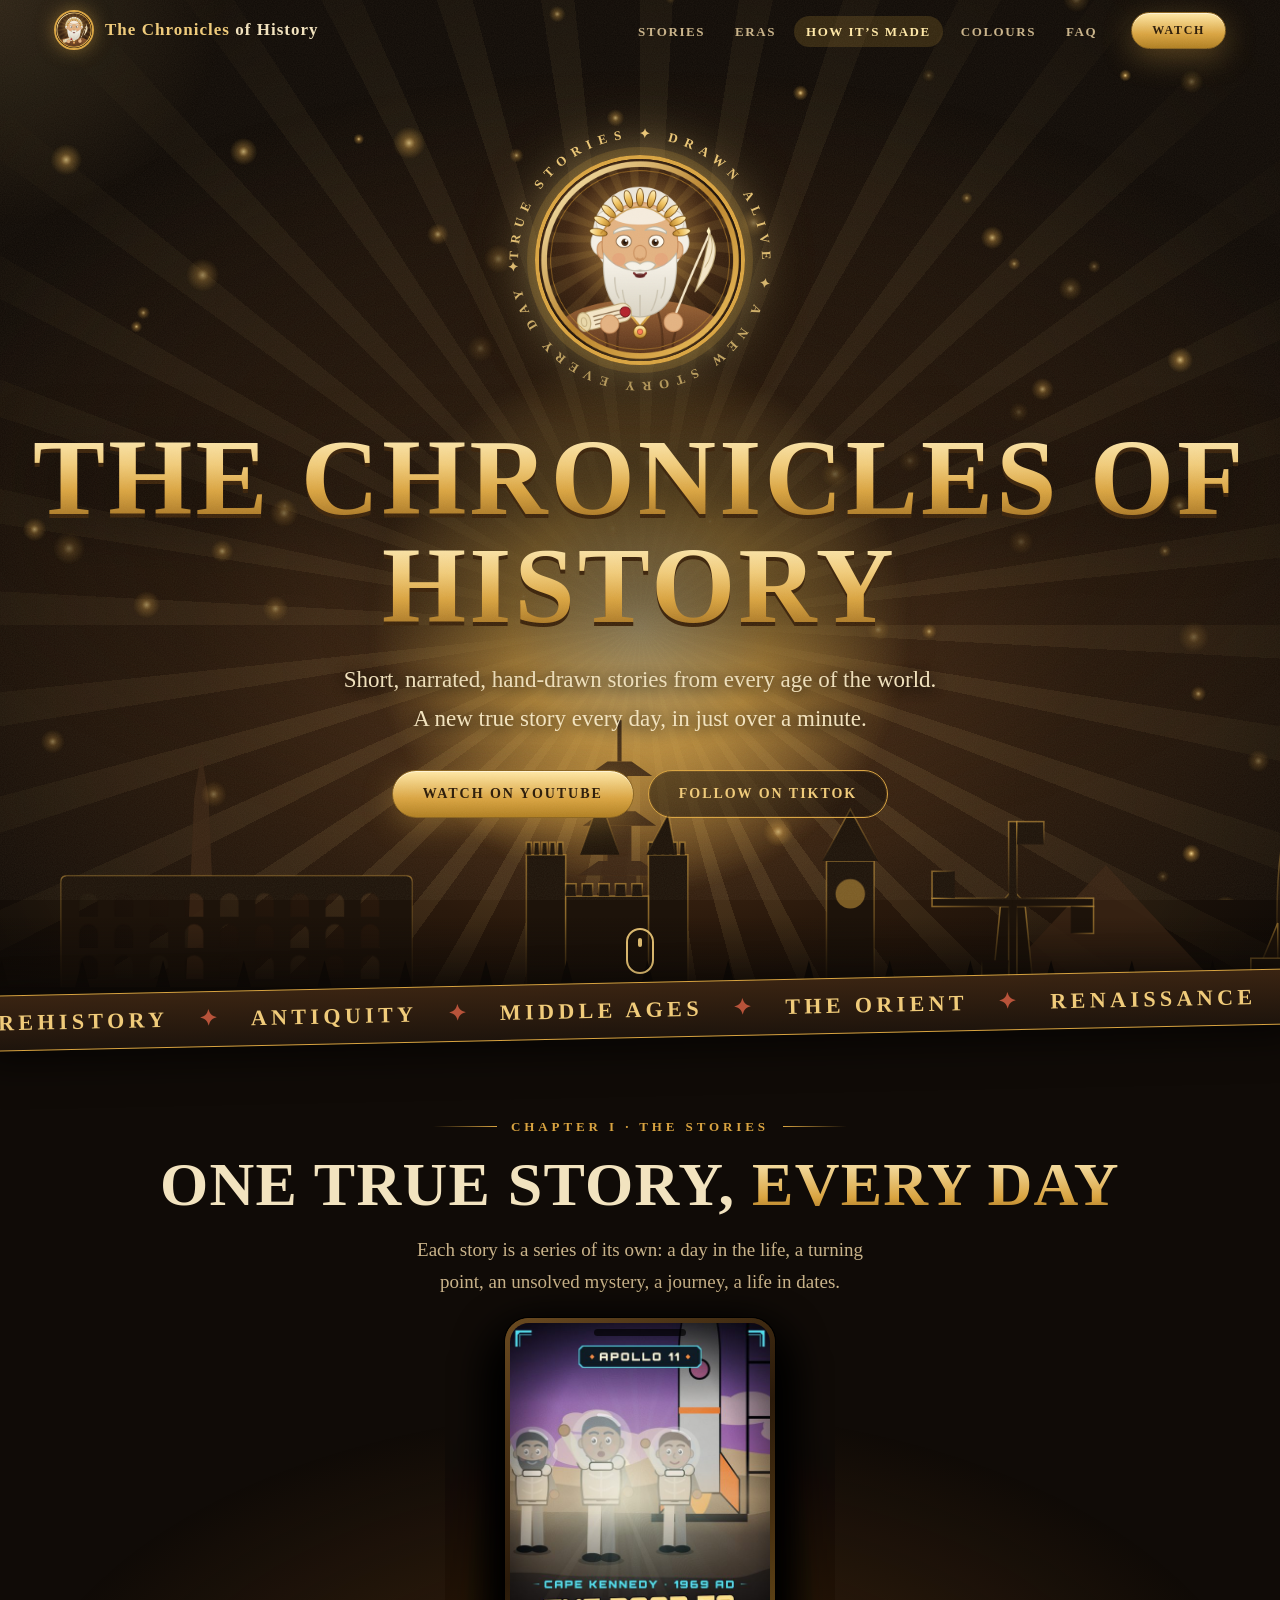
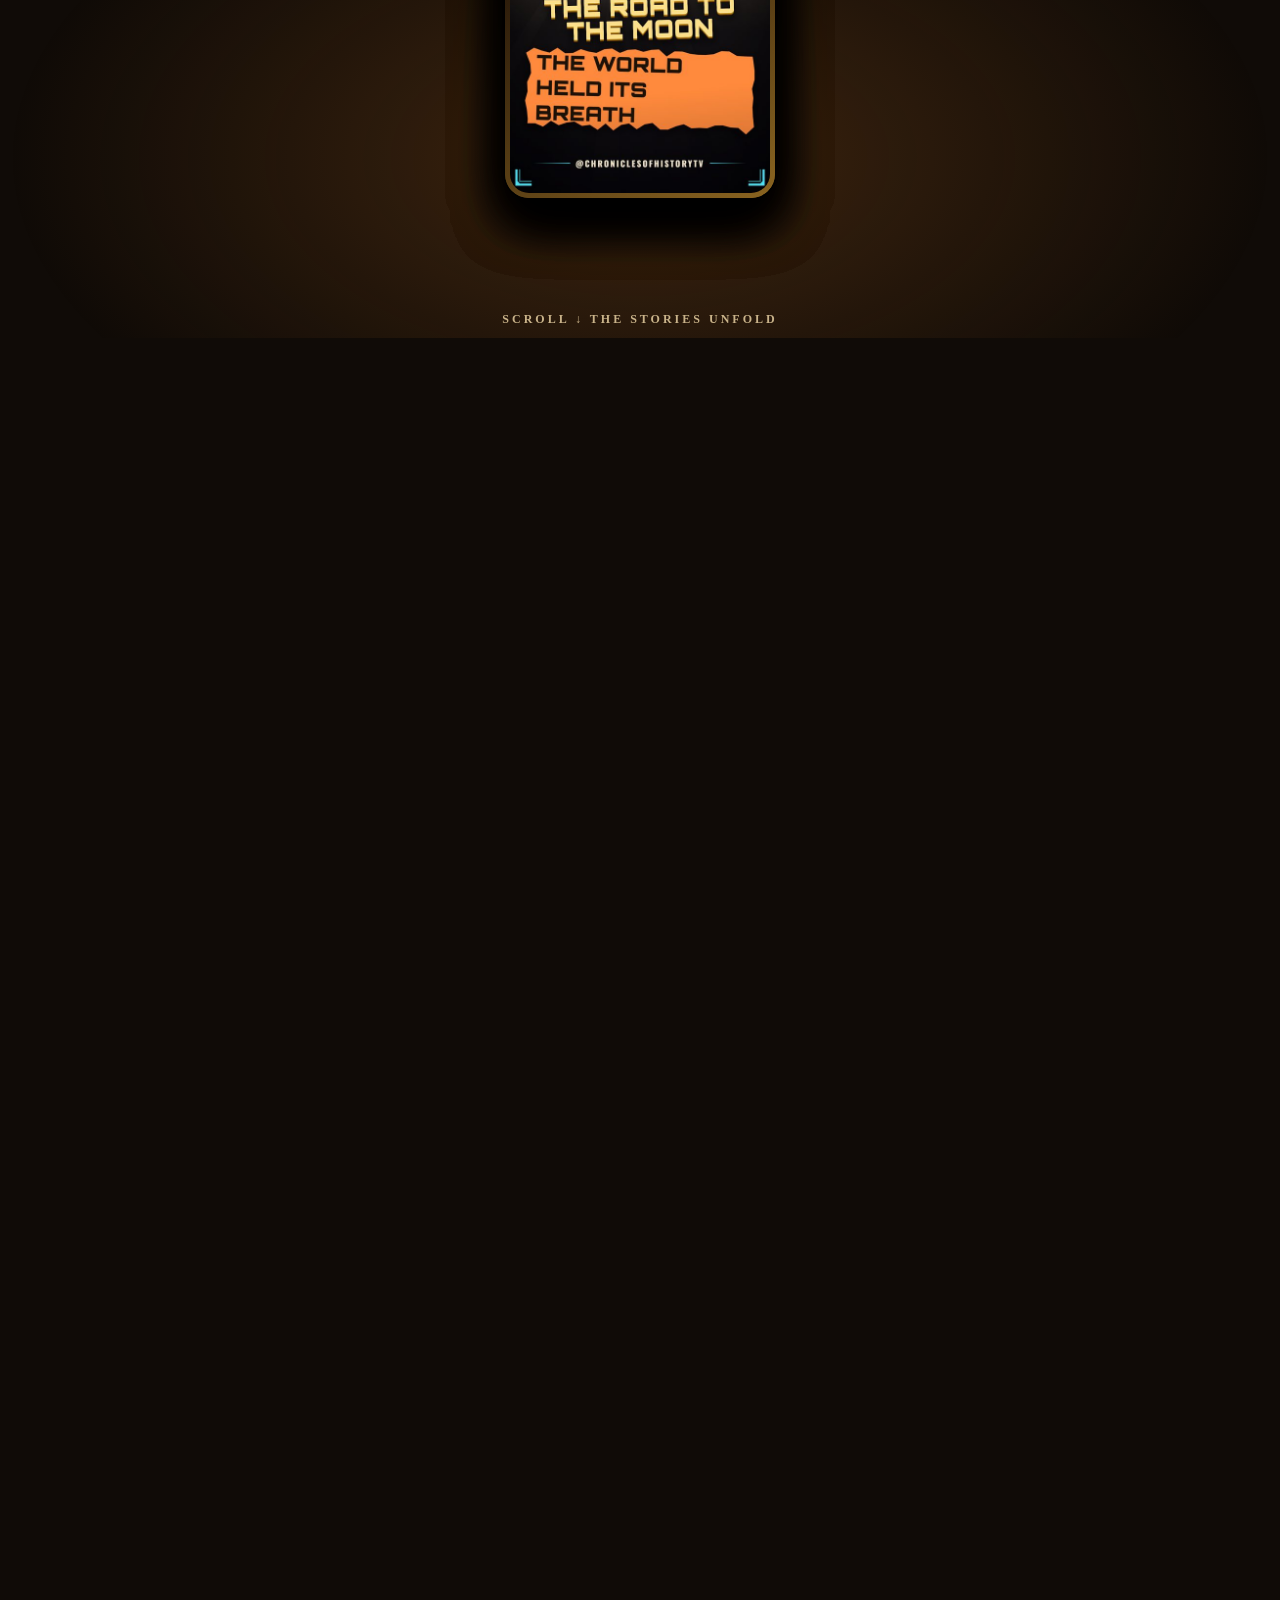
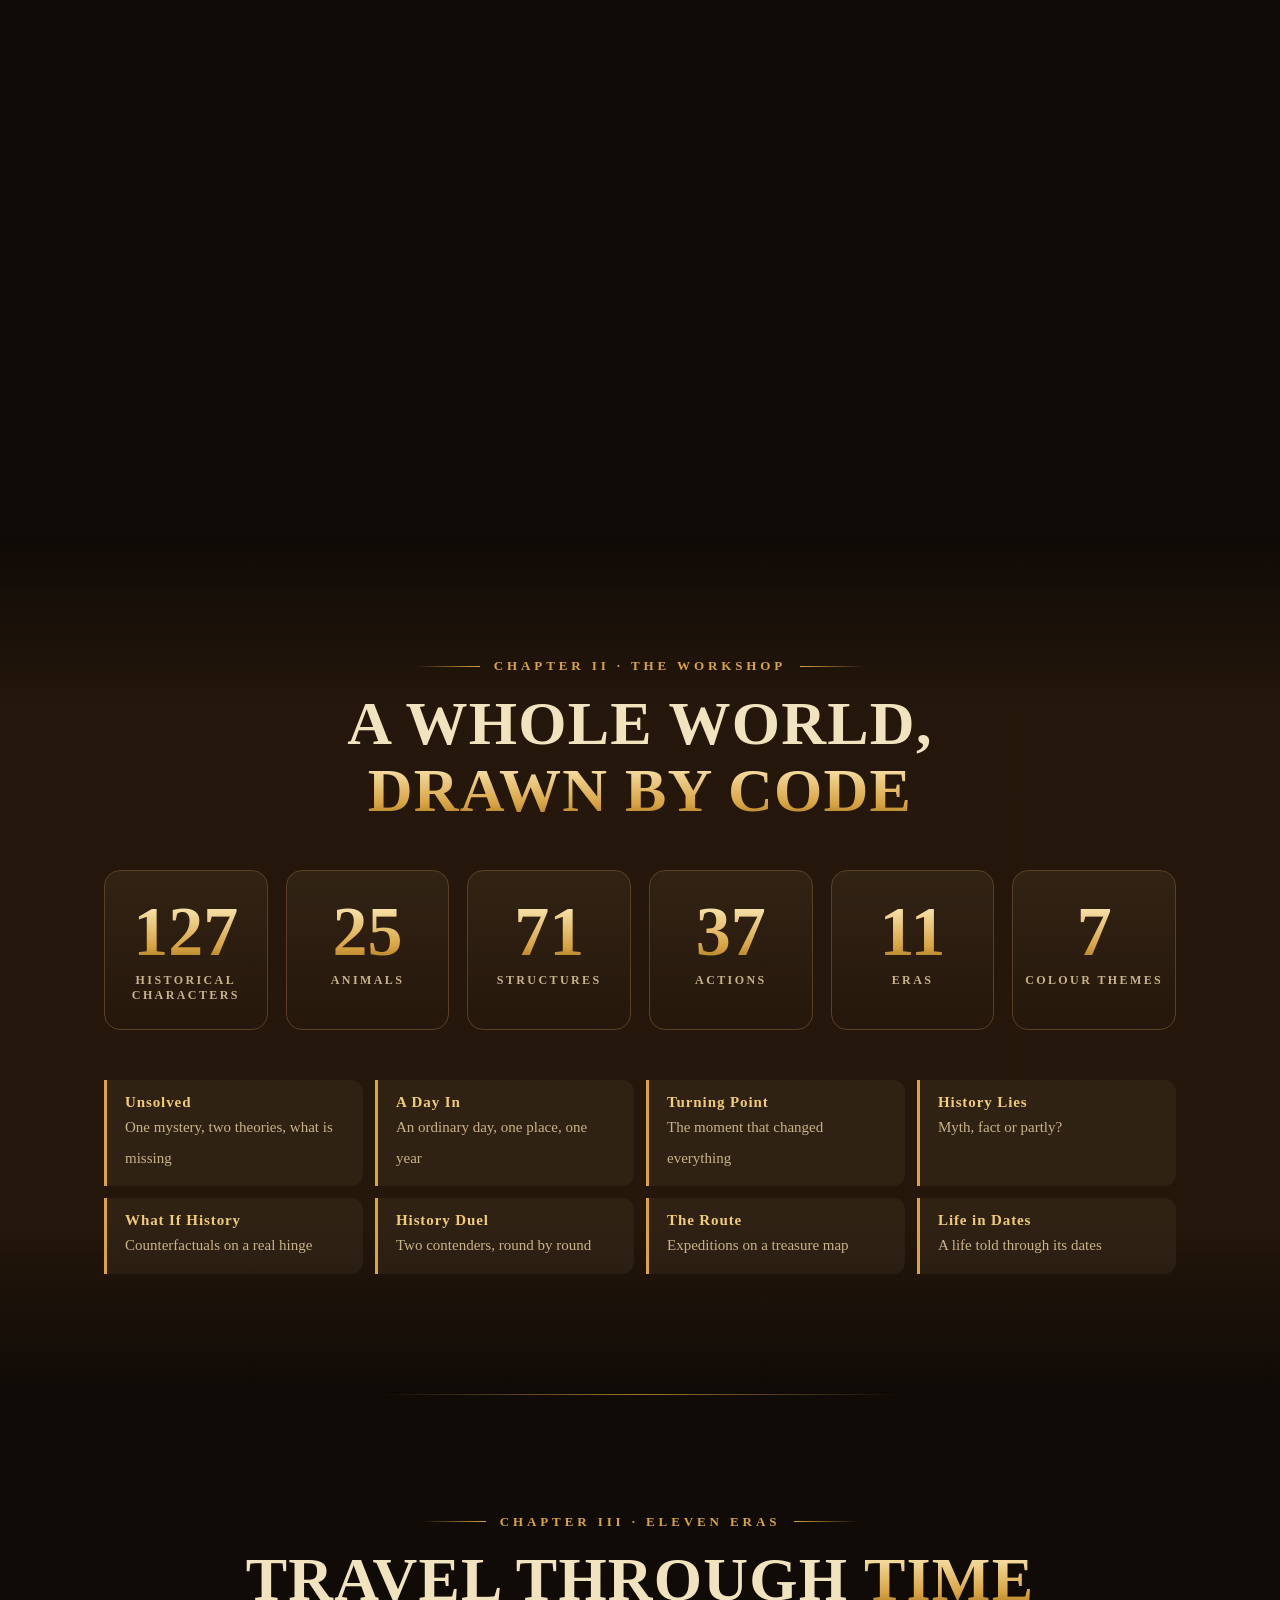
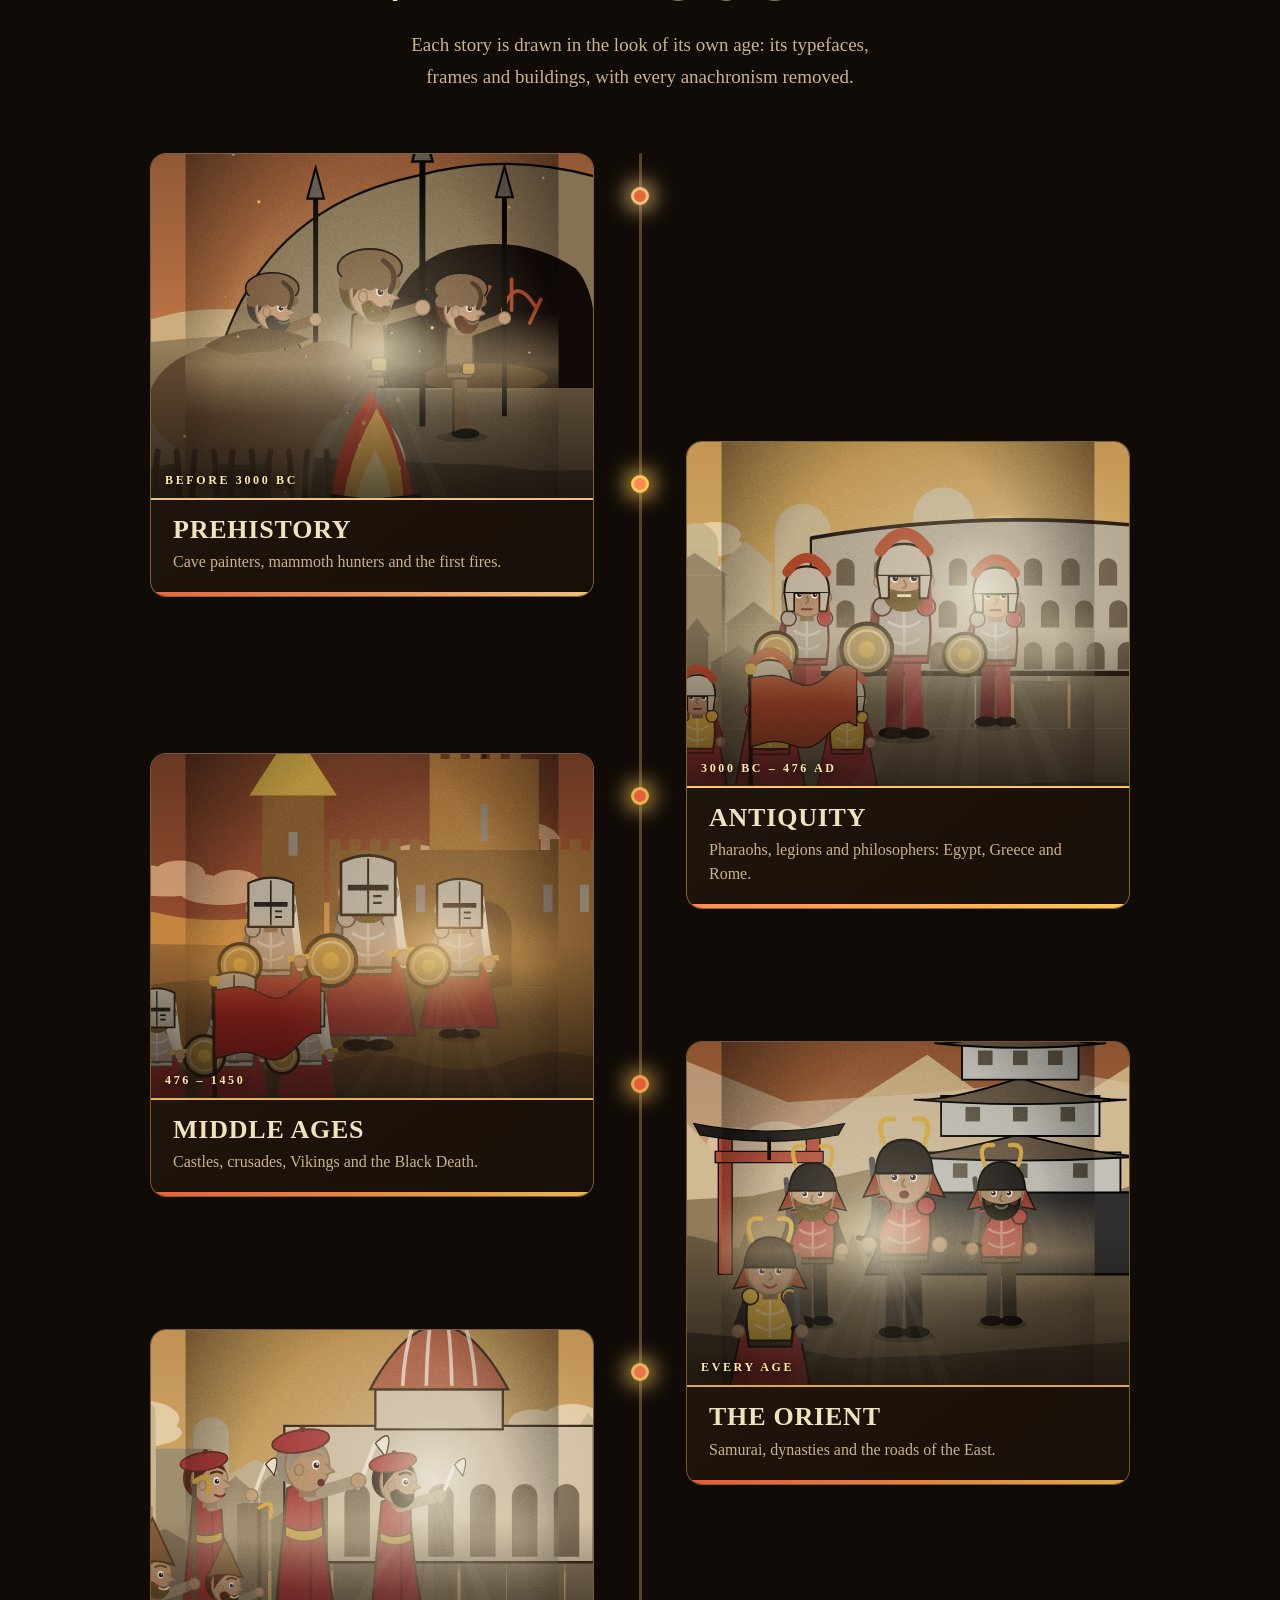
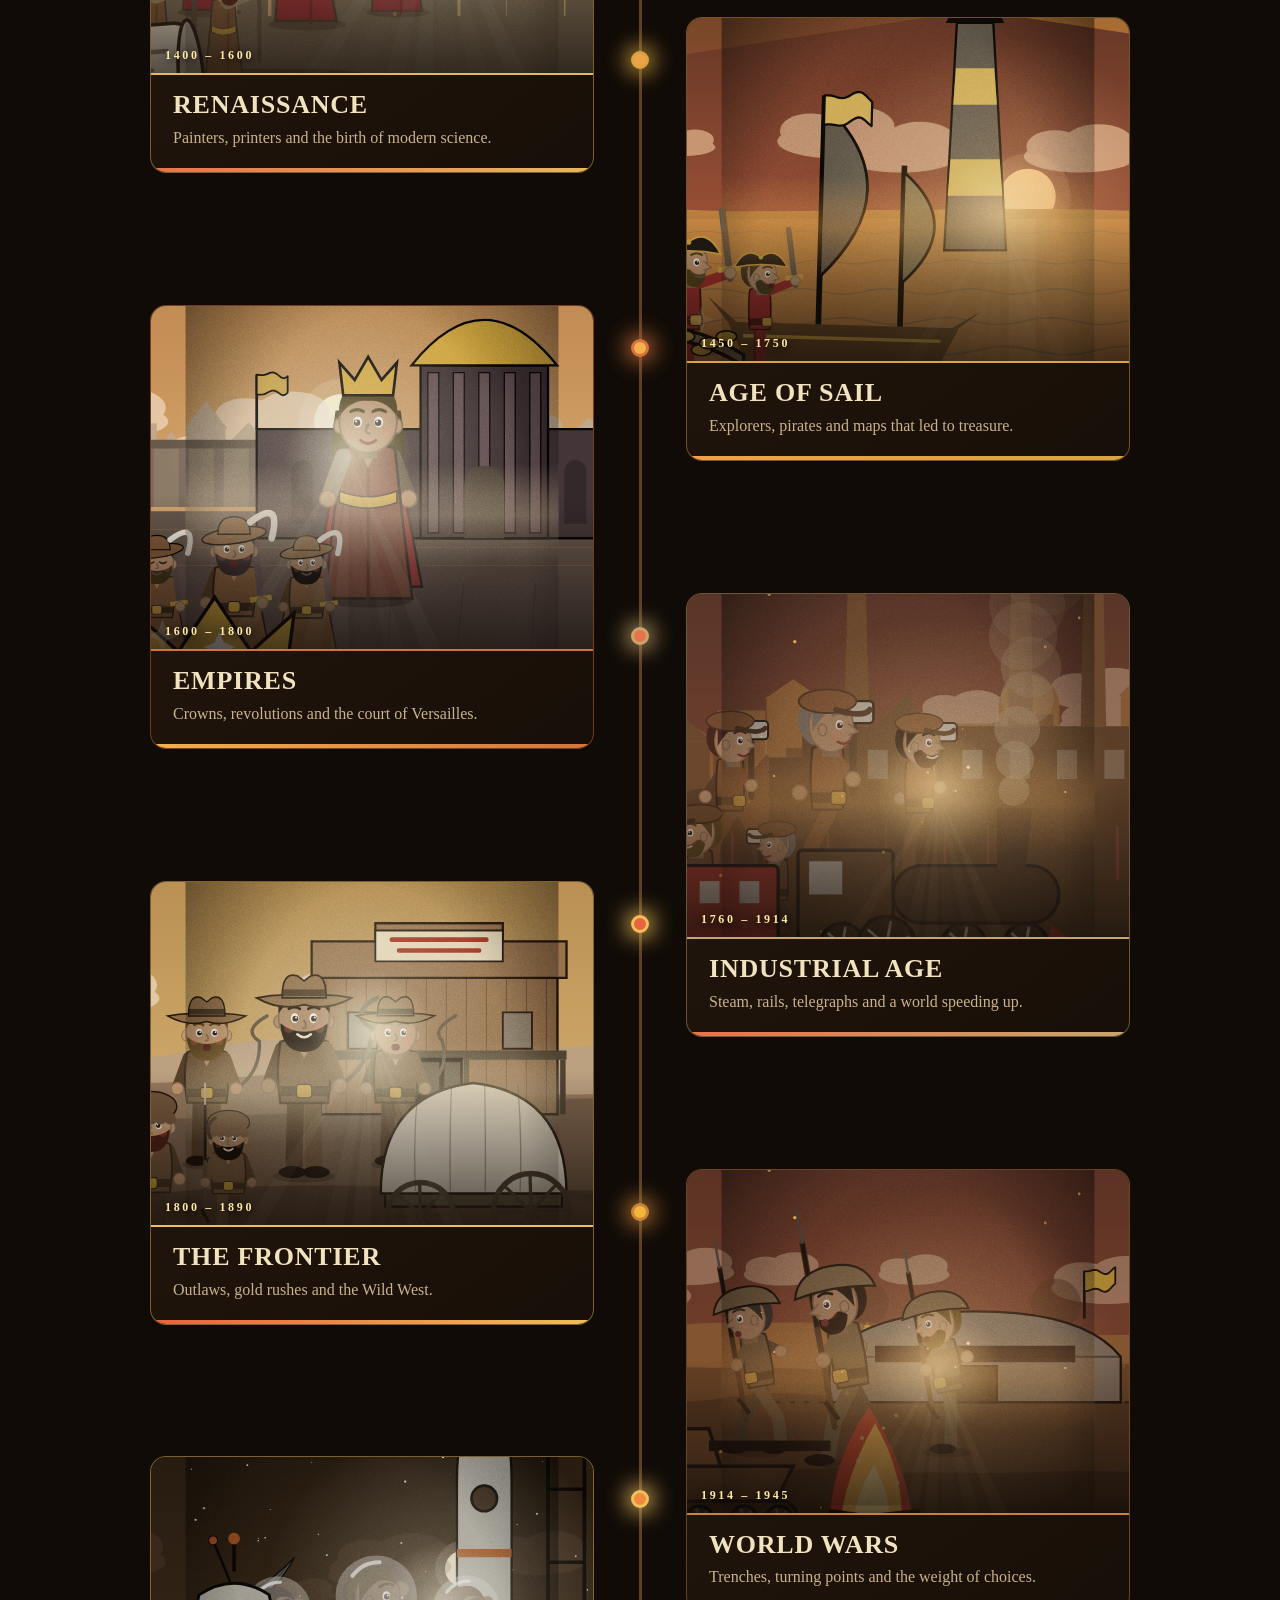
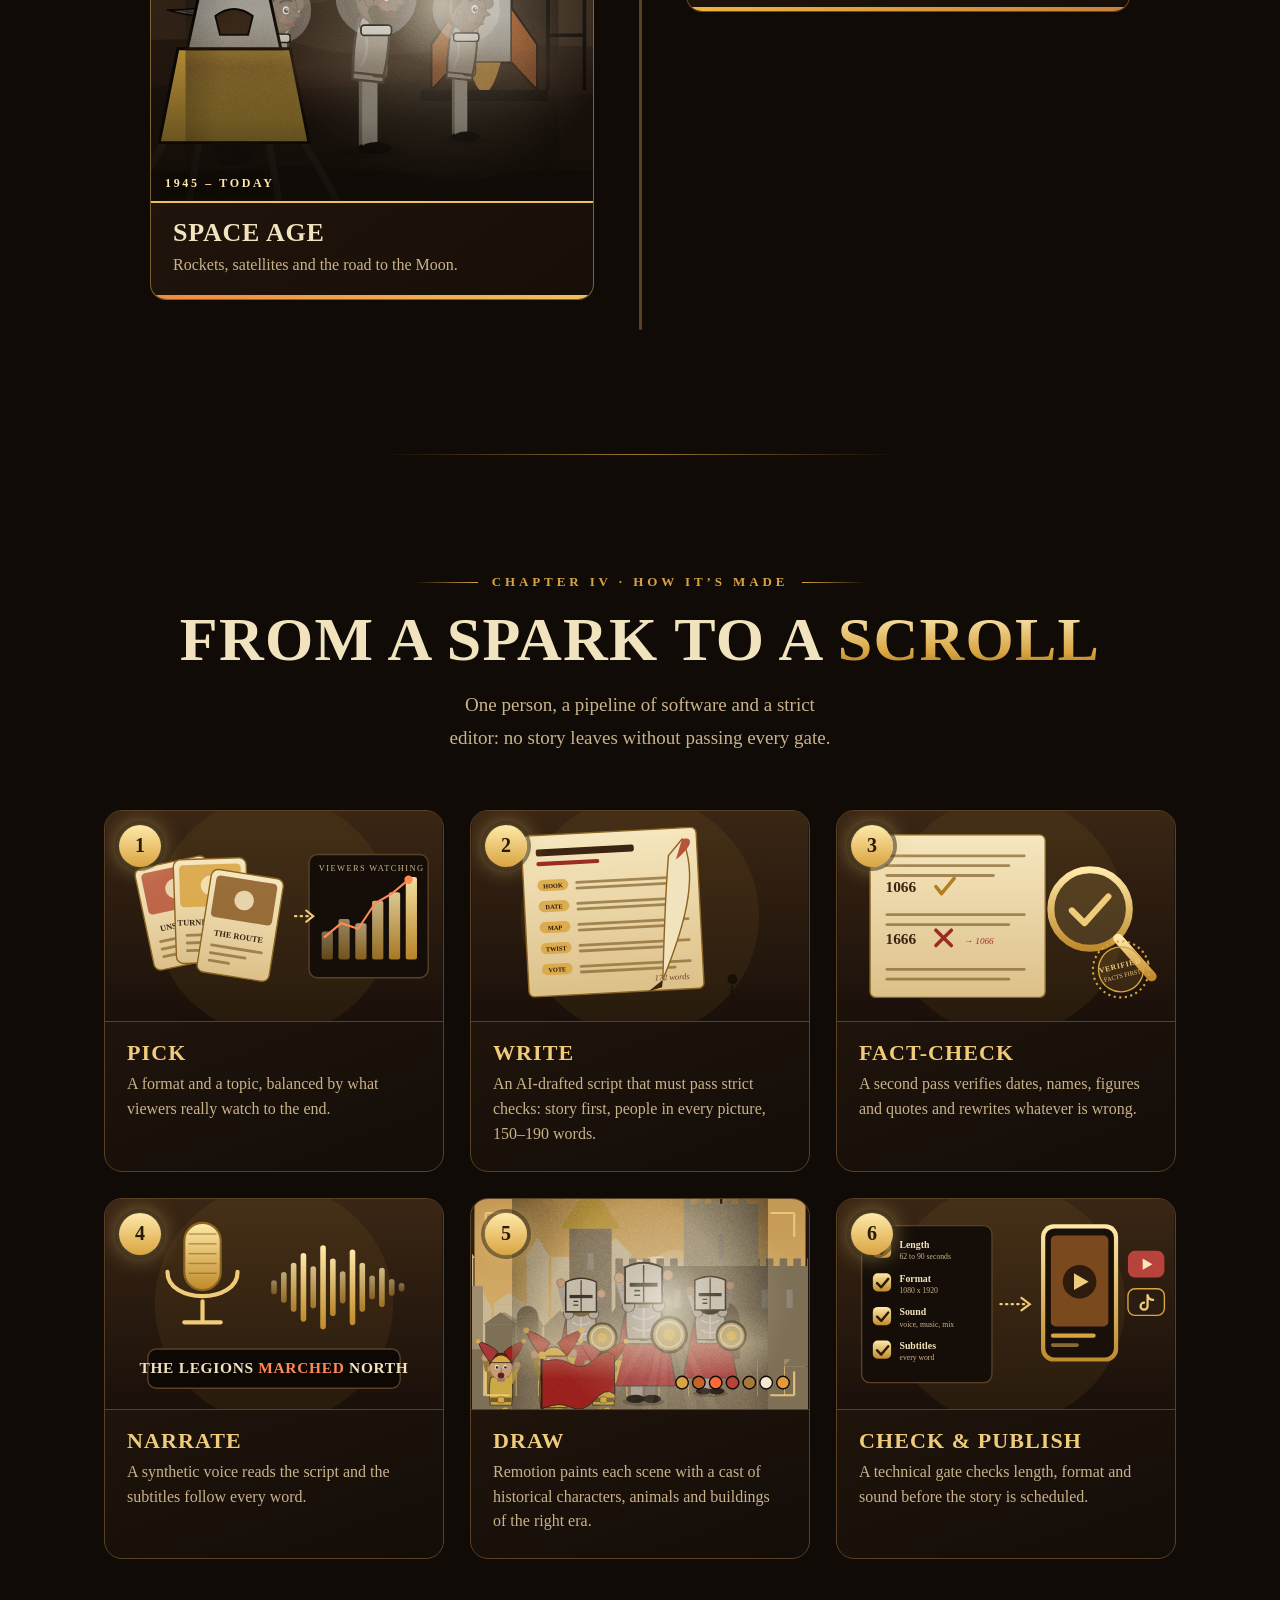
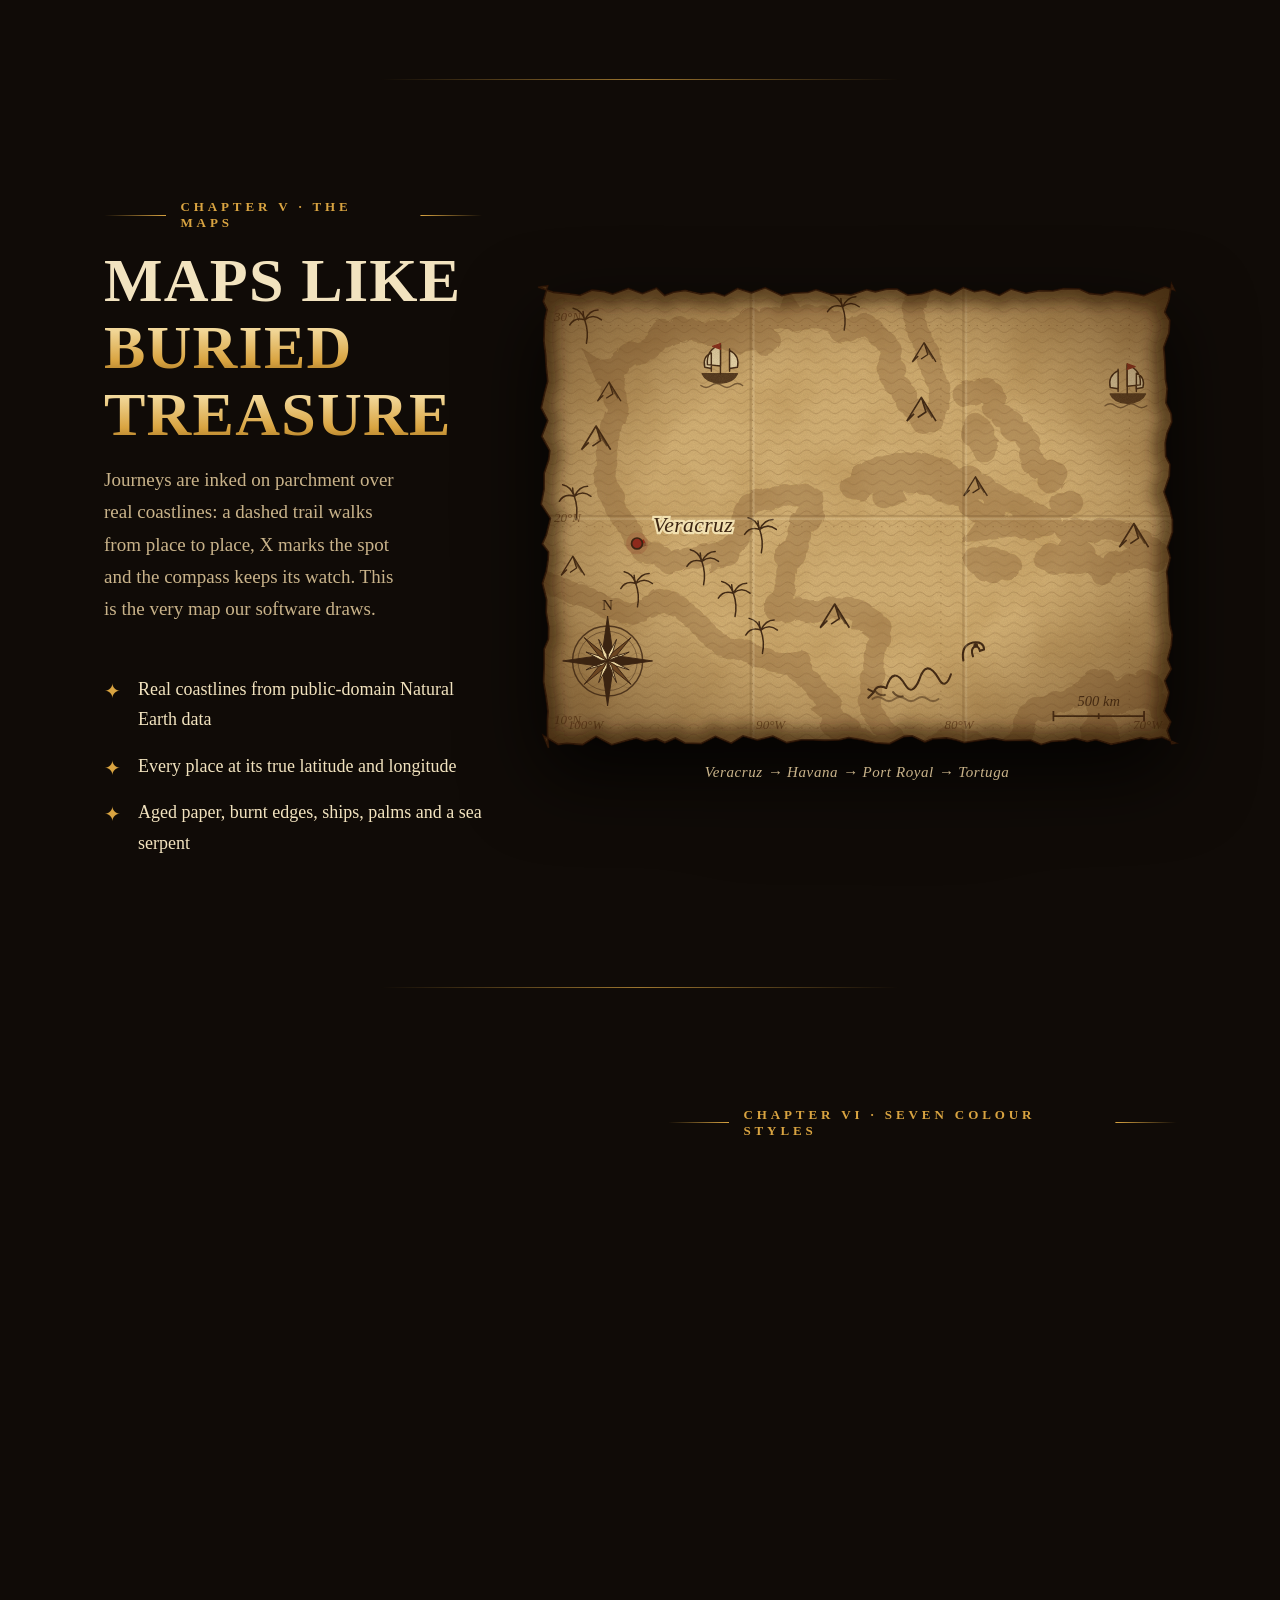
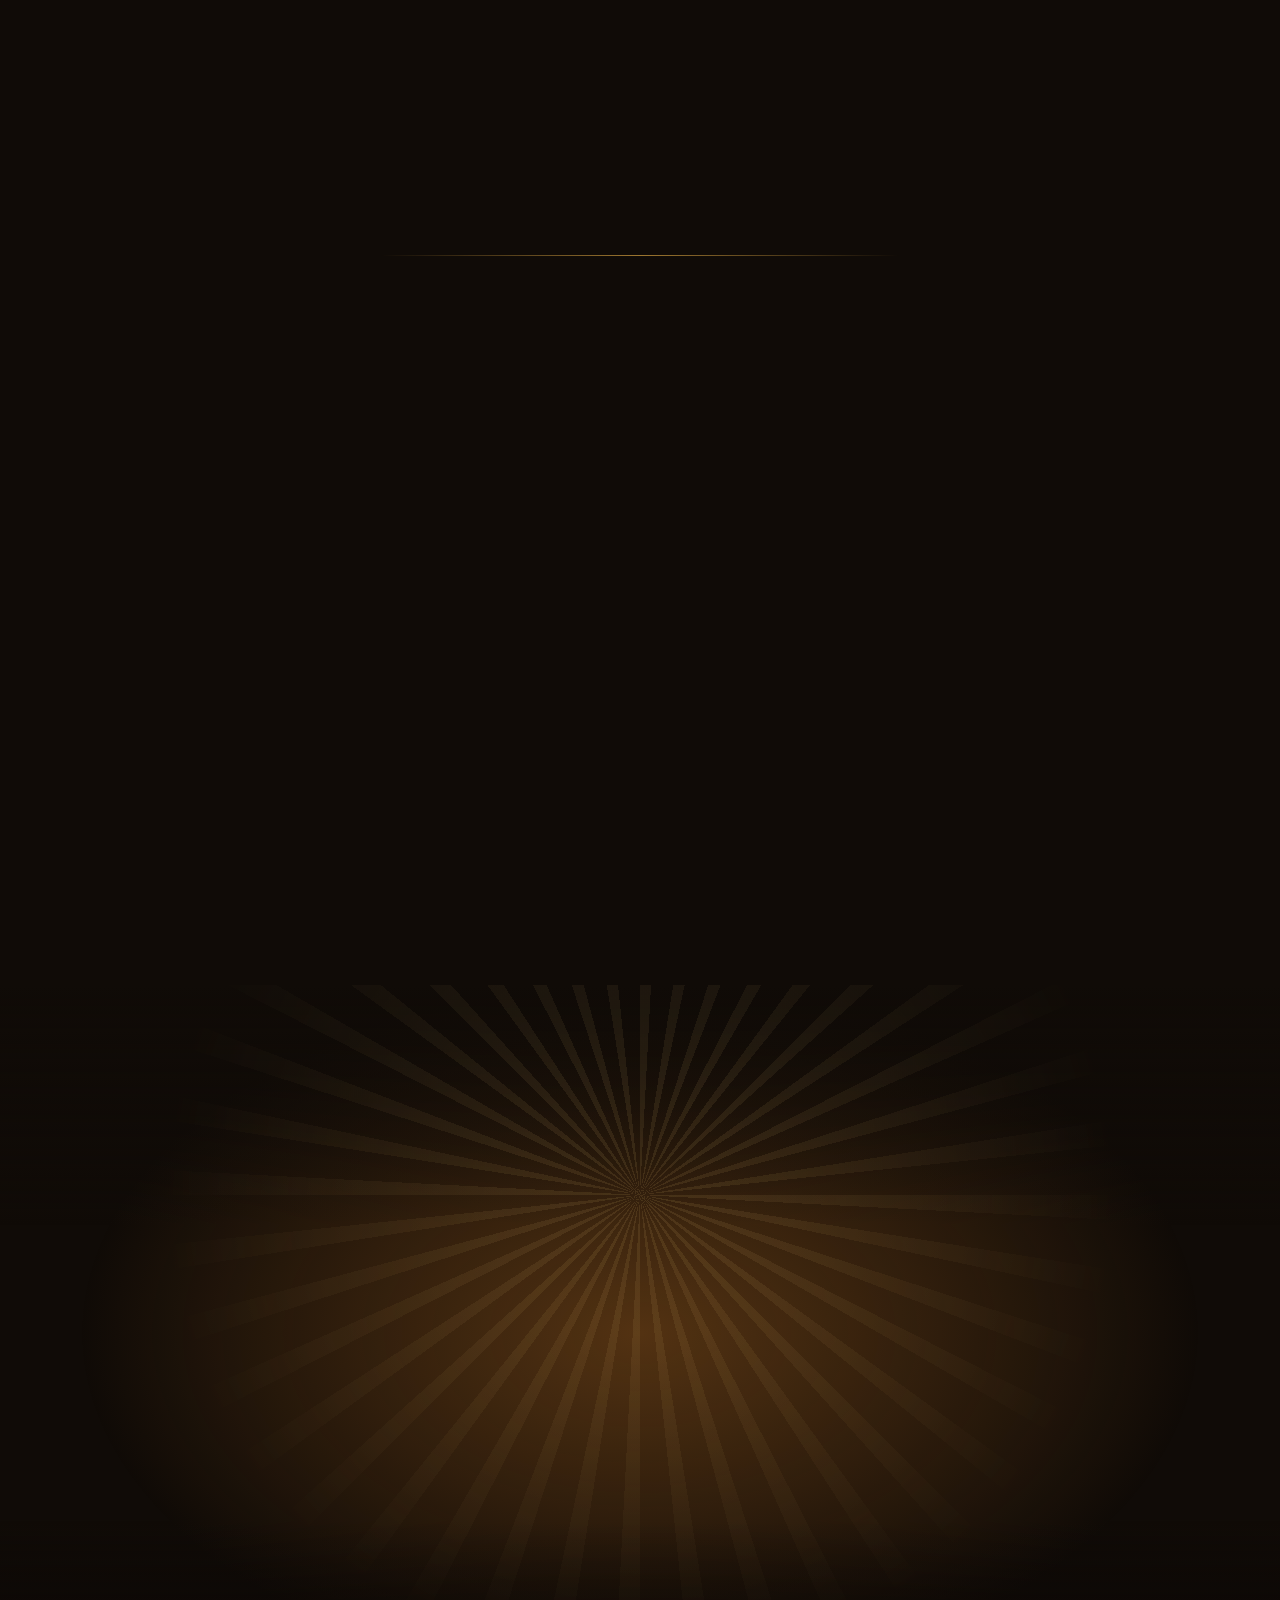
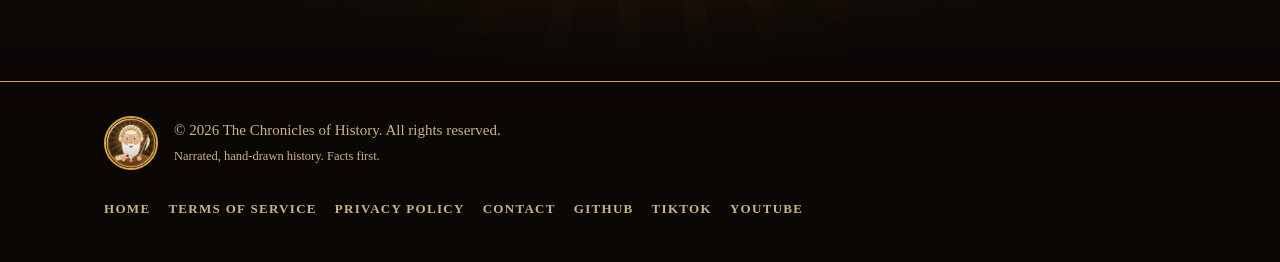
==== docs/index.html @ b8417ce4 "feat(site): the real treasure map of the programme, drawings of every era from the art engine, illus" ====
<!DOCTYPE html>
<html lang="en">
<head>
<meta charset="UTF-8">
<meta name="viewport" content="width=device-width, initial-scale=1.0">
<title>The Chronicles of History | true stories, drawn alive</title>
<meta name="description" content="Narrated, hand-drawn history shorts of just over a minute on YouTube and TikTok. A new real story every day.">
<meta name="theme-color" content="#100B07">
<link rel="icon" href="favicon-32.png" sizes="32x32" type="image/png">
<link rel="apple-touch-icon" href="apple-touch-icon.png">
<link rel="canonical" href="https://adrlopech.github.io/Chronicles-of-History/">
<meta property="og:title" content="The Chronicles of History | true stories, drawn alive"><meta property="og:description" content="Narrated, hand-drawn history shorts of just over a minute on YouTube and TikTok. A new real story every day."><meta property="og:image" content="https://adrlopech.github.io/Chronicles-of-History/og-image.png"><meta property="og:type" content="website"><meta property="og:url" content="https://adrlopech.github.io/Chronicles-of-History/">
<meta name="twitter:card" content="summary_large_image">
<link rel="stylesheet" href="site.css">
<noscript><style>.rv{opacity:1;transform:none}.title .w{opacity:1;transform:none;animation:none}</style></noscript>
</head>
<body>
<a class="skip" href="#main">Skip to content</a><div id="progress"></div><div class="grain"></div><div class="glow" id="glow"></div><canvas id="embers" aria-hidden="true"></canvas>
<header class="top"><nav aria-label="Main"><a href="index.html" class="brand"><img src="logo.png" alt="" width="40" height="40"><span>The Chronicles <b>of History</b></span></a>
<ul id="menu"><li><a href="index.html#stories">Stories</a></li><li><a href="index.html#eras">Eras</a></li><li><a href="index.html#how">How it&rsquo;s made</a></li><li><a href="index.html#colour">Colours</a></li><li><a href="index.html#faq">FAQ</a></li></ul>
<a class="btn sm" href="https://www.youtube.com/@chroniclesofhistorytv" target="_blank" rel="noopener"><span>Watch</span></a><button class="burger" type="button" aria-label="Menu" aria-controls="menu" aria-expanded="false"><i></i><i></i></button></nav></header>
<section class="hero" id="top">
<div class="rays"></div><div class="sun" data-speed="0.12"></div>
<div class="skyline s1" data-speed="0.10" data-mx="10"><svg class="sky-svg" viewBox="0 0 2400 400" preserveAspectRatio="xMidYMax slice" aria-hidden="true"><defs><linearGradient id="gd" x1="0" y1="0" x2="0" y2="1"><stop offset="0" stop-color="#D9A441" stop-opacity=".55"/><stop offset="1" stop-color="#D9A441" stop-opacity="0"/></linearGradient></defs><g fill="#3a2514" opacity=".85" class="far"><polygon points="120,400 270.0,230 420,400"/><polygon points="330,400 440.0,280 550,400"/><polygon points="760,400 769,196 776,150 783,196 792,400"/><rect x="1151.0" y="366.0" width="58.0" height="34.0"/><polygon points="1127.0,366.0 1233.0,366.0 1213.0,352.0 1147.0,352.0"/><rect x="1158.02" y="318.0" width="43.959999999999994" height="34.0"/><polygon points="1134.02,318.0 1225.98,318.0 1205.98,304.0 1154.02,304.0"/><rect x="1163.7764" y="270.0" width="32.447199999999995" height="34.0"/><polygon points="1139.7764,270.0 1220.2236,270.0 1200.2236,256.0 1159.7764,256.0"/><rect x="1168.496648" y="222.0" width="23.006703999999992" height="34.0"/><polygon points="1144.496648,222.0 1215.503352,222.0 1195.503352,208.0 1164.496648,208.0"/><rect x="1172.36725136" y="174.0" width="15.265497279999991" height="34.0"/><polygon points="1148.36725136,174.0 1211.63274864,174.0 1191.63274864,160.0 1168.36725136,160.0"/><rect x="1178" y="120.0" width="4" height="40.0"/><polygon points="1520,400 1650.0,260 1780,400"/><polygon points="1940,400 1949,236 1956,190 1963,236 1972,400"/><rect x="2228.8" y="372.8" width="42.400000000000006" height="27.200000000000003"/><polygon points="2204.8,372.8 2295.2,372.8 2275.2,361.6 2224.8,361.6"/><rect x="2234.416" y="334.40000000000003" width="31.168" height="27.200000000000003"/><polygon points="2210.416,334.40000000000003 2289.584,334.40000000000003 2269.584,323.20000000000005 2230.416,323.20000000000005"/><rect x="2239.02112" y="296.00000000000006" width="21.95776" height="27.200000000000003"/><polygon points="2215.02112,296.00000000000006 2284.97888,296.00000000000006 2264.97888,284.80000000000007 2235.02112,284.80000000000007"/><rect x="2242.7973184" y="257.6000000000001" width="14.405363199999996" height="27.200000000000003"/><polygon points="2218.7973184,257.6000000000001 2281.2026816,257.6000000000001 2261.2026816,246.4000000000001 2238.7973184,246.4000000000001"/><rect x="2245.893801088" y="219.20000000000005" width="8.212397823999996" height="27.200000000000003"/><polygon points="2221.893801088,219.20000000000005 2278.106198912,219.20000000000005 2258.106198912,208.00000000000006 2241.893801088,208.00000000000006"/><rect x="2248" y="176.00000000000006" width="4" height="32.0"/></g><g fill="#1d130a" stroke="url(#gd)" stroke-width="1.5" class="mid"><polygon points="254,302 385.0,262 516,302"/><rect x="252" y="302" width="266" height="14"/><rect x="274.0" y="318" width="9" height="74"/><rect x="305.7142857142857" y="318" width="9" height="74"/><rect x="337.42857142857144" y="318" width="9" height="74"/><rect x="369.1428571428571" y="318" width="9" height="74"/><rect x="400.8571428571429" y="318" width="9" height="74"/><rect x="432.57142857142856" y="318" width="9" height="74"/><rect x="464.2857142857143" y="318" width="9" height="74"/><rect x="496.0" y="318" width="9" height="74"/><rect x="246" y="392" width="278" height="8"/><rect x="252" y="384" width="266" height="8"/><mask id="colo"><rect x="640" y="270" width="340" height="130" fill="white"/><path d="M658,310 v-14 a9,9 0 0 1 18,0 v14z" fill="black"/><path d="M692,310 v-14 a9,9 0 0 1 18,0 v14z" fill="black"/><path d="M726,310 v-14 a9,9 0 0 1 18,0 v14z" fill="black"/><path d="M760,310 v-14 a9,9 0 0 1 18,0 v14z" fill="black"/><path d="M794,310 v-14 a9,9 0 0 1 18,0 v14z" fill="black"/><path d="M828,310 v-14 a9,9 0 0 1 18,0 v14z" fill="black"/><path d="M862,310 v-14 a9,9 0 0 1 18,0 v14z" fill="black"/><path d="M896,310 v-14 a9,9 0 0 1 18,0 v14z" fill="black"/><path d="M930,310 v-14 a9,9 0 0 1 18,0 v14z" fill="black"/><path d="M658,340 v-14 a9,9 0 0 1 18,0 v14z" fill="black"/><path d="M692,340 v-14 a9,9 0 0 1 18,0 v14z" fill="black"/><path d="M726,340 v-14 a9,9 0 0 1 18,0 v14z" fill="black"/><path d="M760,340 v-14 a9,9 0 0 1 18,0 v14z" fill="black"/><path d="M794,340 v-14 a9,9 0 0 1 18,0 v14z" fill="black"/><path d="M828,340 v-14 a9,9 0 0 1 18,0 v14z" fill="black"/><path d="M862,340 v-14 a9,9 0 0 1 18,0 v14z" fill="black"/><path d="M896,340 v-14 a9,9 0 0 1 18,0 v14z" fill="black"/><path d="M930,340 v-14 a9,9 0 0 1 18,0 v14z" fill="black"/><path d="M658,370 v-14 a9,9 0 0 1 18,0 v14z" fill="black"/><path d="M692,370 v-14 a9,9 0 0 1 18,0 v14z" fill="black"/><path d="M726,370 v-14 a9,9 0 0 1 18,0 v14z" fill="black"/><path d="M760,370 v-14 a9,9 0 0 1 18,0 v14z" fill="black"/><path d="M794,370 v-14 a9,9 0 0 1 18,0 v14z" fill="black"/><path d="M828,370 v-14 a9,9 0 0 1 18,0 v14z" fill="black"/><path d="M862,370 v-14 a9,9 0 0 1 18,0 v14z" fill="black"/><path d="M896,370 v-14 a9,9 0 0 1 18,0 v14z" fill="black"/><path d="M930,370 v-14 a9,9 0 0 1 18,0 v14z" fill="black"/></mask><rect x="640" y="270" width="340" height="130" rx="6" mask="url(#colo)"/><rect x="1090" y="250" width="38" height="150"/><rect x="1090.0" y="238" width="4.75" height="12"/><rect x="1097.6" y="238" width="4.75" height="12"/><rect x="1105.2" y="238" width="4.75" height="12"/><rect x="1112.8" y="238" width="4.75" height="12"/><rect x="1120.4" y="238" width="4.75" height="12"/><rect x="1208" y="250" width="38" height="150"/><rect x="1208.0" y="238" width="4.75" height="12"/><rect x="1215.6" y="238" width="4.75" height="12"/><rect x="1223.2" y="238" width="4.75" height="12"/><rect x="1230.8" y="238" width="4.75" height="12"/><rect x="1238.4" y="238" width="4.75" height="12"/><rect x="1128" y="290" width="80" height="110"/><rect x="1128.0" y="278" width="10.0" height="12"/><rect x="1144.0" y="278" width="10.0" height="12"/><rect x="1160.0" y="278" width="10.0" height="12"/><rect x="1176.0" y="278" width="10.0" height="12"/><rect x="1192.0" y="278" width="10.0" height="12"/><polygon points="1142,250 1161,195 1180,250"/><polygon points="1206,250 1227,210 1234,250"/><rect x="1380" y="256" width="46" height="144"/><polygon points="1376,256 1403,206 1430,256"/><circle cx="1403" cy="288" r="14" fill="#D9A441" opacity=".5"/><rect x="1374" y="380" width="58" height="20"/><polygon points="1538,400 1548,300 1572,300 1582,400"/><polygon points="1545,300 1560,284 1575,300"/><g class="blades" style="transform-origin:1560px 296px;transform-box:view-box"><g transform="translate(1560,296)"><rect x="-4" y="-78" width="8" height="78" transform="rotate(0)"/><rect x="4" y="-78" width="26" height="22" transform="rotate(0)"/><rect x="-4" y="-78" width="8" height="78" transform="rotate(90)"/><rect x="4" y="-78" width="26" height="22" transform="rotate(90)"/><rect x="-4" y="-78" width="8" height="78" transform="rotate(180)"/><rect x="4" y="-78" width="26" height="22" transform="rotate(180)"/><rect x="-4" y="-78" width="8" height="78" transform="rotate(270)"/><rect x="4" y="-78" width="26" height="22" transform="rotate(270)"/></g></g><path d="M1830,206 C1846,238 1846,300 1844,350 L1816,350 C1814,300 1814,238 1830,206z"/><polygon points="1816,316 1796,364 1816,350"/><polygon points="1844,316 1864,364 1844,350"/><rect x="1790" y="350" width="80" height="50"/><rect x="1826" y="350" width="8" height="50" fill="#D9A441" opacity=".25"/><polygon points="1960,400 2060.0,290 2160,400"/><polygon points="2074,302 2170.0,262 2266,302"/><rect x="2072" y="302" width="196" height="14"/><rect x="2094.0" y="318" width="9" height="74"/><rect x="2115.714285714286" y="318" width="9" height="74"/><rect x="2137.4285714285716" y="318" width="9" height="74"/><rect x="2159.1428571428573" y="318" width="9" height="74"/><rect x="2180.8571428571427" y="318" width="9" height="74"/><rect x="2202.5714285714284" y="318" width="9" height="74"/><rect x="2224.285714285714" y="318" width="9" height="74"/><rect x="2246.0" y="318" width="9" height="74"/><rect x="2066" y="392" width="208" height="8"/><rect x="2072" y="384" width="196" height="8"/></g><g fill="#0c0805" class="near"><rect x="0" y="378" width="2400" height="22"/><polygon points="30,378 37,352 44,378"/><polygon points="108,378 115,352 122,378"/><polygon points="186,378 193,352 200,378"/><polygon points="264,378 271,352 278,378"/><polygon points="342,378 349,352 356,378"/><polygon points="420,378 427,352 434,378"/><polygon points="498,378 505,352 512,378"/><polygon points="576,378 583,352 590,378"/><polygon points="654,378 661,352 668,378"/><polygon points="732,378 739,352 746,378"/><polygon points="810,378 817,352 824,378"/><polygon points="888,378 895,352 902,378"/><polygon points="966,378 973,352 980,378"/><polygon points="1044,378 1051,352 1058,378"/><polygon points="1122,378 1129,352 1136,378"/><polygon points="1200,378 1207,352 1214,378"/><polygon points="1278,378 1285,352 1292,378"/><polygon points="1356,378 1363,352 1370,378"/><polygon points="1434,378 1441,352 1448,378"/><polygon points="1512,378 1519,352 1526,378"/><polygon points="1590,378 1597,352 1604,378"/><polygon points="1668,378 1675,352 1682,378"/><polygon points="1746,378 1753,352 1760,378"/><polygon points="1824,378 1831,352 1838,378"/><polygon points="1902,378 1909,352 1916,378"/><polygon points="1980,378 1987,352 1994,378"/><polygon points="2058,378 2065,352 2072,378"/><polygon points="2136,378 2143,352 2150,378"/><polygon points="2214,378 2221,352 2228,378"/><polygon points="2292,378 2299,352 2306,378"/><polygon points="2370,378 2377,352 2384,378"/></g></svg></div>
<div class="hero-in">
<div class="seal rv zoom" data-mx="-14"><svg class="ring" viewBox="0 0 300 300" aria-hidden="true"><defs><path id="circ" d="M150,150 m-122,0 a122,122 0 1,1 244,0 a122,122 0 1,1 -244,0"/></defs><text><textPath href="#circ" startOffset="0" textLength="765" lengthAdjust="spacing">TRUE STORIES &#10022; DRAWN ALIVE &#10022; A NEW STORY EVERY DAY &#10022;</textPath></text></svg><img src="logo.png" alt="The Chronicler, mascot of The Chronicles of History" width="220" height="220"></div>
<h1 class="title"><span class="w">The</span> <span class="w">Chronicles</span> <span class="w">of</span> <span class="w">History</span></h1>
<p class="tag rv" style="--d:.7s">Short, narrated, hand-drawn stories from every age of the world.<br>A new true story every day, in just over a minute.</p>
<div class="cta rv" style="--d:.9s"><a class="btn" href="https://www.youtube.com/@chroniclesofhistorytv" target="_blank" rel="noopener"><span>Watch on YouTube</span></a><a class="btn ghost" href="https://www.tiktok.com/@chroniclesofhistorytv" target="_blank" rel="noopener"><span>Follow on TikTok</span></a></div>
</div>
<a class="cue" href="#stories" aria-label="Scroll to the stories"><i></i></a>
</section>
<div class="ribbon" aria-hidden="true"><div class="track"><span>Prehistory</span><b>&#10022;</b><span>Antiquity</span><b>&#10022;</b><span>Middle Ages</span><b>&#10022;</b><span>The Orient</span><b>&#10022;</b><span>Renaissance</span><b>&#10022;</b><span>Age of Sail</span><b>&#10022;</b><span>Empires</span><b>&#10022;</b><span>Industrial Age</span><b>&#10022;</b><span>The Frontier</span><b>&#10022;</b><span>World Wars</span><b>&#10022;</b><span>Space Age</span><b>&#10022;</b><span>Prehistory</span><b>&#10022;</b><span>Antiquity</span><b>&#10022;</b><span>Middle Ages</span><b>&#10022;</b><span>The Orient</span><b>&#10022;</b><span>Renaissance</span><b>&#10022;</b><span>Age of Sail</span><b>&#10022;</b><span>Empires</span><b>&#10022;</b><span>Industrial Age</span><b>&#10022;</b><span>The Frontier</span><b>&#10022;</b><span>World Wars</span><b>&#10022;</b><span>Space Age</span><b>&#10022;</b></div></div><main id="main"><section class="pin" id="stories"><div class="stick"><div class="container"><p class="kicker rv"><i></i>Chapter I &middot; The stories<i></i></p>
<h2 class="rv">One true story, <em>every day</em></h2><p class="sub rv">Each story is a series of its own: a day in the life, a turning point, an unsolved mystery, a journey, a life in dates.</p></div>
<div class="fan"><a class="phone" style="--i:-2" href="https://www.youtube.com/@chroniclesofhistorytv/shorts" target="_blank" rel="noopener"><div class="bezel"><img src="assets/covers/cave-painter.jpg" alt="Cover: A Day as a Cave Painter, 17,000 Years Ago" width="540" height="960"><span class="shine"></span></div><div class="cap"><b>A Day In</b><span>A Day as a Cave Painter, 17,000 Years Ago</span></div></a><a class="phone" style="--i:-1" href="https://www.youtube.com/@chroniclesofhistorytv/shorts" target="_blank" rel="noopener"><div class="bezel"><img src="assets/covers/da-vinci.jpg" alt="Cover: Leonardo da Vinci: A Life in Dates" width="540" height="960"><span class="shine"></span></div><div class="cap"><b>Life in Dates</b><span>Leonardo da Vinci: A Life in Dates</span></div></a><a class="phone" style="--i:0" href="https://www.youtube.com/@chroniclesofhistorytv/shorts" target="_blank" rel="noopener"><div class="bezel"><img src="assets/covers/apollo.jpg" alt="Cover: Apollo 11: The Journey to the Moon" width="540" height="960"><span class="shine"></span></div><div class="cap"><b>The Route</b><span>Apollo 11: The Journey to the Moon</span></div></a><a class="phone" style="--i:1" href="https://www.youtube.com/@chroniclesofhistorytv/shorts" target="_blank" rel="noopener"><div class="bezel"><img src="assets/covers/samurai.jpg" alt="Cover: The Last Stand of the Samurai, 1877" width="540" height="960"><span class="shine"></span></div><div class="cap"><b>Turning Point</b><span>The Last Stand of the Samurai, 1877</span></div></a><a class="phone" style="--i:2" href="https://www.youtube.com/@chroniclesofhistorytv/shorts" target="_blank" rel="noopener"><div class="bezel"><img src="assets/covers/jesse-james.jpg" alt="Cover: Did Jesse James Fake His Death?" width="540" height="960"><span class="shine"></span></div><div class="cap"><b>Unsolved</b><span>Did Jesse James Fake His Death?</span></div></a></div><p class="fanhint">Scroll &#8595; the stories unfold</p></div></section><section class="block numbers" id="numbers"><div class="container"><p class="kicker rv"><i></i>Chapter II &middot; The workshop<i></i></p><h2 class="rv">A whole world, <em>drawn by code</em></h2>
<div class="nums"><div class="num rv" style="--d:0.0s"><strong data-to="127">0</strong><span>historical characters</span></div><div class="num rv" style="--d:0.08s"><strong data-to="25">0</strong><span>animals</span></div><div class="num rv" style="--d:0.16s"><strong data-to="71">0</strong><span>structures</span></div><div class="num rv" style="--d:0.24s"><strong data-to="37">0</strong><span>actions</span></div><div class="num rv" style="--d:0.32s"><strong data-to="11">0</strong><span>eras</span></div><div class="num rv" style="--d:0.4s"><strong data-to="7">0</strong><span>colour themes</span></div></div>
<div class="fmts rv"><div><b>Unsolved</b><span>One mystery, two theories, what is missing</span></div><div><b>A Day In</b><span>An ordinary day, one place, one year</span></div><div><b>Turning Point</b><span>The moment that changed everything</span></div><div><b>History Lies</b><span>Myth, fact or partly?</span></div><div><b>What If History</b><span>Counterfactuals on a real hinge</span></div><div><b>History Duel</b><span>Two contenders, round by round</span></div><div><b>The Route</b><span>Expeditions on a treasure map</span></div><div><b>Life in Dates</b><span>A life told through its dates</span></div></div></div></section><section class="block" id="eras"><div class="container"><p class="kicker rv"><i></i>Chapter III &middot; Eleven eras<i></i></p><h2 class="rv">Travel through <em>time</em></h2>
<p class="sub rv">Each story is drawn in the look of its own age: its typefaces, frames and buildings, with every anachronism removed.</p>
<div class="tl" id="tl"><div class="line"><i id="tlfill"></i></div><article class="era rv l" style="--a:#E4693A;--b:#F0C27A"><span class="dot"></span><div class="card"><div class="pic"><img src="assets/eras/prehistory.svg" alt="Drawing of Prehistory: Cave painters, mammoth hunters and the first fires." loading="lazy" width="1280" height="1000"><em>before 3000 BC</em></div><div class="txt"><h3>Prehistory</h3><p>Cave painters, mammoth hunters and the first fires.</p></div><i class="bar"></i></div></article><article class="era rv r" style="--a:#FF8A55;--b:#FFC857"><span class="dot"></span><div class="card"><div class="pic"><img src="assets/eras/antiquity.svg" alt="Drawing of Antiquity: Pharaohs, legions and philosophers: Egypt, Greece and Rome." loading="lazy" width="1280" height="1000"><em>3000 BC – 476 AD</em></div><div class="txt"><h3>Antiquity</h3><p>Pharaohs, legions and philosophers: Egypt, Greece and Rome.</p></div><i class="bar"></i></div></article><article class="era rv l" style="--a:#E8603A;--b:#E8B650"><span class="dot"></span><div class="card"><div class="pic"><img src="assets/eras/manuscript.svg" alt="Drawing of Middle Ages: Castles, crusades, Vikings and the Black Death." loading="lazy" width="1280" height="1000"><em>476 – 1450</em></div><div class="txt"><h3>Middle Ages</h3><p>Castles, crusades, Vikings and the Black Death.</p></div><i class="bar"></i></div></article><article class="era rv r" style="--a:#E85A38;--b:#E0A84A"><span class="dot"></span><div class="card"><div class="pic"><img src="assets/eras/orient.svg" alt="Drawing of The Orient: Samurai, dynasties and the roads of the East." loading="lazy" width="1280" height="1000"><em>every age</em></div><div class="txt"><h3>The Orient</h3><p>Samurai, dynasties and the roads of the East.</p></div><i class="bar"></i></div></article><article class="era rv l" style="--a:#E8744C;--b:#E6B85C"><span class="dot"></span><div class="card"><div class="pic"><img src="assets/eras/renaissance.svg" alt="Drawing of Renaissance: Painters, printers and the birth of modern science." loading="lazy" width="1280" height="1000"><em>1400 – 1600</em></div><div class="txt"><h3>Renaissance</h3><p>Painters, printers and the birth of modern science.</p></div><i class="bar"></i></div></article><article class="era rv r" style="--a:#F0A24A;--b:#D9A441"><span class="dot"></span><div class="card"><div class="pic"><img src="assets/eras/seachart.svg" alt="Drawing of Age of Sail: Explorers, pirates and maps that led to treasure." loading="lazy" width="1280" height="1000"><em>1450 – 1750</em></div><div class="txt"><h3>Age of Sail</h3><p>Explorers, pirates and maps that led to treasure.</p></div><i class="bar"></i></div></article><article class="era rv l" style="--a:#F2B04C;--b:#D4743C"><span class="dot"></span><div class="card"><div class="pic"><img src="assets/eras/empire.svg" alt="Drawing of Empires: Crowns, revolutions and the court of Versailles." loading="lazy" width="1280" height="1000"><em>1600 – 1800</em></div><div class="txt"><h3>Empires</h3><p>Crowns, revolutions and the court of Versailles.</p></div><i class="bar"></i></div></article><article class="era rv r" style="--a:#E8734A;--b:#C9A66B"><span class="dot"></span><div class="card"><div class="pic"><img src="assets/eras/industrial.svg" alt="Drawing of Industrial Age: Steam, rails, telegraphs and a world speeding up." loading="lazy" width="1280" height="1000"><em>1760 – 1914</em></div><div class="txt"><h3>Industrial Age</h3><p>Steam, rails, telegraphs and a world speeding up.</p></div><i class="bar"></i></div></article><article class="era rv l" style="--a:#E8643F;--b:#F0BE5A"><span class="dot"></span><div class="card"><div class="pic"><img src="assets/eras/frontier.svg" alt="Drawing of The Frontier: Outlaws, gold rushes and the Wild West." loading="lazy" width="1280" height="1000"><em>1800 – 1890</em></div><div class="txt"><h3>The Frontier</h3><p>Outlaws, gold rushes and the Wild West.</p></div><i class="bar"></i></div></article><article class="era rv r" style="--a:#F2B53D;--b:#C9823A"><span class="dot"></span><div class="card"><div class="pic"><img src="assets/eras/wartime.svg" alt="Drawing of World Wars: Trenches, turning points and the weight of choices." loading="lazy" width="1280" height="1000"><em>1914 – 1945</em></div><div class="txt"><h3>World Wars</h3><p>Trenches, turning points and the weight of choices.</p></div><i class="bar"></i></div></article><article class="era rv l" style="--a:#F28A3D;--b:#F0C060"><span class="dot"></span><div class="card"><div class="pic"><img src="assets/eras/spaceage.svg" alt="Drawing of Space Age: Rockets, satellites and the road to the Moon." loading="lazy" width="1280" height="1000"><em>1945 – today</em></div><div class="txt"><h3>Space Age</h3><p>Rockets, satellites and the road to the Moon.</p></div><i class="bar"></i></div></article></div></div></section><section class="block" id="how"><div class="container"><p class="kicker rv"><i></i>Chapter IV &middot; How it&rsquo;s made<i></i></p><h2 class="rv">From a spark to a <em>scroll</em></h2>
<p class="sub rv">One person, a pipeline of software and a strict editor: no story leaves without passing every gate.</p>
<ol class="steps"><li class="step rv" style="--d:0.0s"><div class="fig"><svg viewBox="0 0 480 300" role="img" aria-hidden="true"><defs><linearGradient id="fg" x1="0" y1="0" x2="0" y2="1"><stop offset="0" stop-color="#3A2614"/><stop offset="1" stop-color="#1A100A"/></linearGradient><linearGradient id="gold" x1="0" y1="0" x2="0" y2="1"><stop offset="0" stop-color="#FFE9A8"/><stop offset="1" stop-color="#C08A2A"/></linearGradient><linearGradient id="par" x1="0" y1="0" x2="0" y2="1"><stop offset="0" stop-color="#F6E7BF"/><stop offset="1" stop-color="#DCC089"/></linearGradient></defs><rect width="480" height="300" fill="url(#fg)"/><circle cx="240" cy="150" r="170" fill="#D9A441" opacity=".07"/><g transform="translate(40 84) rotate(-12)"><rect width="104" height="148" rx="10" fill="url(#par)" stroke="#8A6420" stroke-width="2"/><rect x="8" y="8" width="88" height="60" rx="6" fill="#B8533A" opacity=".85"/><circle cx="52" cy="38" r="14" fill="#F6E7BF" opacity=".85"/><text x="52" y="94" text-anchor="middle" font-family="Georgia,serif" font-weight="700" font-size="12" fill="#3b2411">UNSOLVED</text><rect x="14" y="106" width="76" height="4" rx="2" fill="#8A6A34" opacity=".75"/><rect x="14" y="117" width="54" height="4" rx="2" fill="#8A6A34" opacity=".75"/><rect x="14" y="128" width="32" height="4" rx="2" fill="#8A6A34" opacity=".75"/></g><g transform="translate(96 70) rotate(-2)"><rect width="104" height="148" rx="10" fill="url(#par)" stroke="#8A6420" stroke-width="2"/><rect x="8" y="8" width="88" height="60" rx="6" fill="#D9A441" opacity=".85"/><circle cx="52" cy="38" r="14" fill="#F6E7BF" opacity=".85"/><text x="52" y="94" text-anchor="middle" font-family="Georgia,serif" font-weight="700" font-size="12" fill="#3b2411">TURNING POINT</text><rect x="14" y="106" width="76" height="4" rx="2" fill="#8A6A34" opacity=".75"/><rect x="14" y="117" width="54" height="4" rx="2" fill="#8A6A34" opacity=".75"/><rect x="14" y="128" width="32" height="4" rx="2" fill="#8A6A34" opacity=".75"/></g><g transform="translate(152 82) rotate(9)"><rect width="104" height="148" rx="10" fill="url(#par)" stroke="#8A6420" stroke-width="2"/><rect x="8" y="8" width="88" height="60" rx="6" fill="#8A5A24" opacity=".85"/><circle cx="52" cy="38" r="14" fill="#F6E7BF" opacity=".85"/><text x="52" y="94" text-anchor="middle" font-family="Georgia,serif" font-weight="700" font-size="12" fill="#3b2411">THE ROUTE</text><rect x="14" y="106" width="76" height="4" rx="2" fill="#8A6A34" opacity=".75"/><rect x="14" y="117" width="54" height="4" rx="2" fill="#8A6A34" opacity=".75"/><rect x="14" y="128" width="32" height="4" rx="2" fill="#8A6A34" opacity=".75"/></g><g transform="translate(290 62)"><rect width="170" height="176" rx="12" fill="#150E08" stroke="#5A4126" stroke-width="2"/><text x="14" y="24" font-family="Georgia,serif" font-size="12" fill="#C9B38A" letter-spacing="2">VIEWERS WATCHING</text><rect x="18" y="110" width="16" height="40" rx="3" fill="url(#gold)" opacity="0.45"/><rect x="42" y="92" width="16" height="58" rx="3" fill="url(#gold)" opacity="0.55"/><rect x="66" y="98" width="16" height="52" rx="3" fill="url(#gold)" opacity="0.65"/><rect x="90" y="66" width="16" height="84" rx="3" fill="url(#gold)" opacity="0.75"/><rect x="114" y="54" width="16" height="96" rx="3" fill="url(#gold)" opacity="0.8500000000000001"/><rect x="138" y="32" width="16" height="118" rx="3" fill="url(#gold)" opacity="0.95"/><path d="M22 118 L46 98 L70 106 L94 70 L118 56 L142 36" fill="none" stroke="#FF8A55" stroke-width="3" stroke-linecap="round" stroke-linejoin="round"/><circle cx="142" cy="36" r="6" fill="#FF8A55"/></g><path d="M270 150 H292" stroke="#F0CB7A" stroke-width="3" stroke-dasharray="2 6" stroke-linecap="round"/><path d="M286 142 l10 8 -10 8" fill="none" stroke="#F0CB7A" stroke-width="3" stroke-linecap="round"/></svg><span class="n">1</span></div><div class="stxt"><b>Pick</b><p>A format and a topic, balanced by what viewers really watch to the end.</p></div></li><li class="step rv" style="--d:0.1s"><div class="fig"><svg viewBox="0 0 480 300" role="img" aria-hidden="true"><defs><linearGradient id="fg" x1="0" y1="0" x2="0" y2="1"><stop offset="0" stop-color="#3A2614"/><stop offset="1" stop-color="#1A100A"/></linearGradient><linearGradient id="gold" x1="0" y1="0" x2="0" y2="1"><stop offset="0" stop-color="#FFE9A8"/><stop offset="1" stop-color="#C08A2A"/></linearGradient><linearGradient id="par" x1="0" y1="0" x2="0" y2="1"><stop offset="0" stop-color="#F6E7BF"/><stop offset="1" stop-color="#DCC089"/></linearGradient></defs><rect width="480" height="300" fill="url(#fg)"/><circle cx="240" cy="150" r="170" fill="#D9A441" opacity=".07"/><g transform="translate(70 36) rotate(-3)"><rect width="250" height="230" rx="8" fill="url(#par)" stroke="#8A6420" stroke-width="2"/><rect x="20" y="20" width="140" height="10" rx="3" fill="#3b2411"/><rect x="20" y="38" width="90" height="6" rx="3" fill="#9A2D1F"/><g transform="translate(20 64)"><rect width="44" height="16" rx="8" fill="#D9A441" opacity=".85"/><text x="22" y="12" text-anchor="middle" font-family="Georgia,serif" font-size="9" font-weight="700" fill="#2a1a08">HOOK</text><rect x="54" y="4" width="160" height="4" rx="2" fill="#8A6A34" opacity=".75"/><rect x="54" y="12" width="138" height="4" rx="2" fill="#8A6A34" opacity=".75"/></g><g transform="translate(20 94)"><rect width="44" height="16" rx="8" fill="#D9A441" opacity=".85"/><text x="22" y="12" text-anchor="middle" font-family="Georgia,serif" font-size="9" font-weight="700" fill="#2a1a08">DATE</text><rect x="54" y="4" width="160" height="4" rx="2" fill="#8A6A34" opacity=".75"/><rect x="54" y="12" width="138" height="4" rx="2" fill="#8A6A34" opacity=".75"/></g><g transform="translate(20 124)"><rect width="44" height="16" rx="8" fill="#D9A441" opacity=".85"/><text x="22" y="12" text-anchor="middle" font-family="Georgia,serif" font-size="9" font-weight="700" fill="#2a1a08">MAP</text><rect x="54" y="4" width="160" height="4" rx="2" fill="#8A6A34" opacity=".75"/><rect x="54" y="12" width="138" height="4" rx="2" fill="#8A6A34" opacity=".75"/></g><g transform="translate(20 154)"><rect width="44" height="16" rx="8" fill="#D9A441" opacity=".85"/><text x="22" y="12" text-anchor="middle" font-family="Georgia,serif" font-size="9" font-weight="700" fill="#2a1a08">TWIST</text><rect x="54" y="4" width="160" height="4" rx="2" fill="#8A6A34" opacity=".75"/><rect x="54" y="12" width="138" height="4" rx="2" fill="#8A6A34" opacity=".75"/></g><g transform="translate(20 184)"><rect width="44" height="16" rx="8" fill="#D9A441" opacity=".85"/><text x="22" y="12" text-anchor="middle" font-family="Georgia,serif" font-size="9" font-weight="700" fill="#2a1a08">VOTE</text><rect x="54" y="4" width="160" height="4" rx="2" fill="#8A6A34" opacity=".75"/><rect x="54" y="12" width="138" height="4" rx="2" fill="#8A6A34" opacity=".75"/></g><text x="230" y="216" text-anchor="end" font-family="Georgia,serif" font-style="italic" font-size="12" fill="#6b4521">172 words</text></g><g transform="translate(300 40) rotate(28)"><path d="M0 0 C40 30 60 90 70 190 C50 150 20 90 -6 30 Z" fill="#F2E3BF" stroke="#8A6420" stroke-width="2"/><path d="M70 190 L60 214 L74 200Z" fill="#3b2411"/><path d="M0 0 C10 -10 20 -4 6 30Z" fill="#B8533A"/></g><circle cx="372" cy="240" r="7" fill="#150E08" opacity=".9"/><path d="M372 250 c-6 12 6 12 0 22" stroke="#150E08" stroke-width="3" fill="none" stroke-linecap="round" opacity=".7"/></svg><span class="n">2</span></div><div class="stxt"><b>Write</b><p>An AI-drafted script that must pass strict checks: story first, people in every picture, 150–190 words.</p></div></li><li class="step rv" style="--d:0.2s"><div class="fig"><svg viewBox="0 0 480 300" role="img" aria-hidden="true"><defs><linearGradient id="fg" x1="0" y1="0" x2="0" y2="1"><stop offset="0" stop-color="#3A2614"/><stop offset="1" stop-color="#1A100A"/></linearGradient><linearGradient id="gold" x1="0" y1="0" x2="0" y2="1"><stop offset="0" stop-color="#FFE9A8"/><stop offset="1" stop-color="#C08A2A"/></linearGradient><linearGradient id="par" x1="0" y1="0" x2="0" y2="1"><stop offset="0" stop-color="#F6E7BF"/><stop offset="1" stop-color="#DCC089"/></linearGradient></defs><rect width="480" height="300" fill="url(#fg)"/><circle cx="240" cy="150" r="170" fill="#D9A441" opacity=".07"/><g transform="translate(46 34)"><rect width="250" height="232" rx="8" fill="url(#par)" stroke="#8A6420" stroke-width="2"/><rect x="22" y="28" width="200" height="4" rx="2" fill="#8A6A34" opacity=".75"/><rect x="22" y="42" width="178" height="4" rx="2" fill="#8A6A34" opacity=".75"/><rect x="22" y="56" width="156" height="4" rx="2" fill="#8A6A34" opacity=".75"/><g transform="translate(22 82)"><text font-family="Georgia,serif" font-weight="700" font-size="22" fill="#3b2411">1066</text><path d="M72 -8 l8 10 18 -22" fill="none" stroke="#B07F22" stroke-width="5" stroke-linecap="round" stroke-linejoin="round"/></g><rect x="22" y="112" width="200" height="4" rx="2" fill="#8A6A34" opacity=".75"/><rect x="22" y="126" width="178" height="4" rx="2" fill="#8A6A34" opacity=".75"/><g transform="translate(22 156)"><text font-family="Georgia,serif" font-weight="700" font-size="22" fill="#3b2411">1666</text><path d="M72 -20 l22 22 M94 -20 l-22 22" fill="none" stroke="#9A2D1F" stroke-width="5" stroke-linecap="round"/><text x="112" y="0" font-family="Georgia,serif" font-style="italic" font-size="13" fill="#9A2D1F">&#8594; 1066</text></g><rect x="22" y="190" width="200" height="4" rx="2" fill="#8A6A34" opacity=".75"/><rect x="22" y="204" width="178" height="4" rx="2" fill="#8A6A34" opacity=".75"/></g><g transform="translate(290 70)"><circle cx="70" cy="70" r="56" fill="#F0CB7A" fill-opacity=".14" stroke="url(#gold)" stroke-width="10"/><path d="M110 112 L158 166" stroke="url(#gold)" stroke-width="14" stroke-linecap="round"/><path d="M44 72 l18 18 34 -38" fill="none" stroke="#F0CB7A" stroke-width="9" stroke-linecap="round" stroke-linejoin="round"/></g><g transform="translate(404 226) rotate(-14)"><circle r="40" fill="none" stroke="#D9A441" stroke-width="3" stroke-dasharray="3 5"/><circle r="32" fill="#D9A441" fill-opacity=".14" stroke="#D9A441" stroke-width="2"/><text y="-2" text-anchor="middle" font-family="Georgia,serif" font-weight="700" font-size="11" fill="#F0CB7A" letter-spacing="1">VERIFIED</text><text y="12" text-anchor="middle" font-family="Georgia,serif" font-size="9" fill="#F0CB7A">FACTS FIRST</text></g></svg><span class="n">3</span></div><div class="stxt"><b>Fact-check</b><p>A second pass verifies dates, names, figures and quotes and rewrites whatever is wrong.</p></div></li><li class="step rv" style="--d:0.0s"><div class="fig"><svg viewBox="0 0 480 300" role="img" aria-hidden="true"><defs><linearGradient id="fg" x1="0" y1="0" x2="0" y2="1"><stop offset="0" stop-color="#3A2614"/><stop offset="1" stop-color="#1A100A"/></linearGradient><linearGradient id="gold" x1="0" y1="0" x2="0" y2="1"><stop offset="0" stop-color="#FFE9A8"/><stop offset="1" stop-color="#C08A2A"/></linearGradient><linearGradient id="par" x1="0" y1="0" x2="0" y2="1"><stop offset="0" stop-color="#F6E7BF"/><stop offset="1" stop-color="#DCC089"/></linearGradient></defs><rect width="480" height="300" fill="url(#fg)"/><circle cx="240" cy="150" r="170" fill="#D9A441" opacity=".07"/><g transform="translate(60 34)"><rect x="52" y="0" width="52" height="96" rx="26" fill="url(#gold)" stroke="#8A6420" stroke-width="3"/><path d="M58 16 H98" stroke="#8A6420" stroke-width="2" opacity=".6"/><path d="M58 30 H98" stroke="#8A6420" stroke-width="2" opacity=".6"/><path d="M58 44 H98" stroke="#8A6420" stroke-width="2" opacity=".6"/><path d="M58 58 H98" stroke="#8A6420" stroke-width="2" opacity=".6"/><path d="M58 72 H98" stroke="#8A6420" stroke-width="2" opacity=".6"/><path d="M28 70 C28 116 128 116 128 70" fill="none" stroke="#F0CB7A" stroke-width="6" stroke-linecap="round"/><path d="M78 112 V142 M52 142 H104" stroke="#F0CB7A" stroke-width="6" stroke-linecap="round"/></g><g transform="translate(236 56)"><rect x="0" y="60.0" width="8" height="20" rx="4" fill="url(#gold)" opacity="0.4928571428571428"/><rect x="14" y="48.0" width="8" height="44" rx="4" fill="url(#gold)" opacity="0.6642857142857143"/><rect x="28" y="35.0" width="8" height="70" rx="4" fill="url(#gold)" opacity="0.85"/><rect x="42" y="21.0" width="8" height="98" rx="4" fill="url(#gold)" opacity="1.0499999999999998"/><rect x="56" y="40.0" width="8" height="60" rx="4" fill="url(#gold)" opacity="0.7785714285714285"/><rect x="70" y="10.0" width="8" height="120" rx="4" fill="url(#gold)" opacity="1.207142857142857"/><rect x="84" y="29.0" width="8" height="82" rx="4" fill="url(#gold)" opacity="0.9357142857142857"/><rect x="98" y="47.0" width="8" height="46" rx="4" fill="url(#gold)" opacity="0.6785714285714286"/><rect x="112" y="16.0" width="8" height="108" rx="4" fill="url(#gold)" opacity="1.1214285714285714"/><rect x="126" y="35.0" width="8" height="70" rx="4" fill="url(#gold)" opacity="0.85"/><rect x="140" y="53.0" width="8" height="34" rx="4" fill="url(#gold)" opacity="0.5928571428571429"/><rect x="154" y="42.0" width="8" height="56" rx="4" fill="url(#gold)" opacity="0.75"/><rect x="168" y="58.0" width="8" height="24" rx="4" fill="url(#gold)" opacity="0.5214285714285714"/><rect x="182" y="64.0" width="8" height="12" rx="4" fill="url(#gold)" opacity="0.4357142857142857"/></g><g transform="translate(60 214)"><rect width="360" height="56" rx="12" fill="#0E0805" stroke="#5A4126" stroke-width="2"/><text x="180" y="35" text-anchor="middle" font-family="Georgia,serif" font-weight="700" font-size="22" fill="#F2E3BF" letter-spacing="1">THE LEGIONS <tspan fill="#FF8A55">MARCHED</tspan> NORTH</text></g></svg><span class="n">4</span></div><div class="stxt"><b>Narrate</b><p>A synthetic voice reads the script and the subtitles follow every word.</p></div></li><li class="step rv" style="--d:0.1s"><div class="fig"><svg viewBox="0 0 480 300" role="img" aria-hidden="true"><defs><clipPath id="dc"><rect width="480" height="300" rx="0"/></clipPath></defs><g clip-path="url(#dc)"><image href="assets/eras/draw.svg" x="0" y="0" width="480" height="338" preserveAspectRatio="xMidYMid slice"/><path d="M20 20 h34 M20 20 v34 M460 20 h-34 M460 20 v34 M20 280 h34 M20 280 v-34 M460 280 h-34 M460 280 v-34" stroke="#F0CB7A" stroke-width="3" fill="none" opacity=".9"/><g transform="translate(300 262)"><circle cx="0" cy="0" r="9" fill="#D9A441" stroke="#100B07" stroke-width="2"/><circle cx="24" cy="0" r="9" fill="#C8642A" stroke="#100B07" stroke-width="2"/><circle cx="48" cy="0" r="9" fill="#FF6A3D" stroke="#100B07" stroke-width="2"/><circle cx="72" cy="0" r="9" fill="#B8433A" stroke="#100B07" stroke-width="2"/><circle cx="96" cy="0" r="9" fill="#A8793A" stroke="#100B07" stroke-width="2"/><circle cx="120" cy="0" r="9" fill="#F4EAD2" stroke="#100B07" stroke-width="2"/><circle cx="144" cy="0" r="9" fill="#E39A3B" stroke="#100B07" stroke-width="2"/></g></g></svg><span class="n">5</span></div><div class="stxt"><b>Draw</b><p>Remotion paints each scene with a cast of historical characters, animals and buildings of the right era.</p></div></li><li class="step rv" style="--d:0.2s"><div class="fig"><svg viewBox="0 0 480 300" role="img" aria-hidden="true"><defs><linearGradient id="fg" x1="0" y1="0" x2="0" y2="1"><stop offset="0" stop-color="#3A2614"/><stop offset="1" stop-color="#1A100A"/></linearGradient><linearGradient id="gold" x1="0" y1="0" x2="0" y2="1"><stop offset="0" stop-color="#FFE9A8"/><stop offset="1" stop-color="#C08A2A"/></linearGradient><linearGradient id="par" x1="0" y1="0" x2="0" y2="1"><stop offset="0" stop-color="#F6E7BF"/><stop offset="1" stop-color="#DCC089"/></linearGradient></defs><rect width="480" height="300" fill="url(#fg)"/><circle cx="240" cy="150" r="170" fill="#D9A441" opacity=".07"/><g transform="translate(34 38)"><rect width="186" height="224" rx="12" fill="#150E08" stroke="#5A4126" stroke-width="2"/><g transform="translate(16 20)"><rect width="26" height="26" rx="7" fill="url(#gold)"/><path d="M6 14 l6 6 10 -12" fill="none" stroke="#2a1a08" stroke-width="3.5" stroke-linecap="round" stroke-linejoin="round"/><text x="38" y="12" font-family="Georgia,serif" font-weight="700" font-size="14" fill="#F2E3BF">Length</text><text x="38" y="28" font-family="Georgia,serif" font-size="11" fill="#C9B38A">62 to 90 seconds</text></g><g transform="translate(16 68)"><rect width="26" height="26" rx="7" fill="url(#gold)"/><path d="M6 14 l6 6 10 -12" fill="none" stroke="#2a1a08" stroke-width="3.5" stroke-linecap="round" stroke-linejoin="round"/><text x="38" y="12" font-family="Georgia,serif" font-weight="700" font-size="14" fill="#F2E3BF">Format</text><text x="38" y="28" font-family="Georgia,serif" font-size="11" fill="#C9B38A">1080 x 1920</text></g><g transform="translate(16 116)"><rect width="26" height="26" rx="7" fill="url(#gold)"/><path d="M6 14 l6 6 10 -12" fill="none" stroke="#2a1a08" stroke-width="3.5" stroke-linecap="round" stroke-linejoin="round"/><text x="38" y="12" font-family="Georgia,serif" font-weight="700" font-size="14" fill="#F2E3BF">Sound</text><text x="38" y="28" font-family="Georgia,serif" font-size="11" fill="#C9B38A">voice, music, mix</text></g><g transform="translate(16 164)"><rect width="26" height="26" rx="7" fill="url(#gold)"/><path d="M6 14 l6 6 10 -12" fill="none" stroke="#2a1a08" stroke-width="3.5" stroke-linecap="round" stroke-linejoin="round"/><text x="38" y="12" font-family="Georgia,serif" font-weight="700" font-size="14" fill="#F2E3BF">Subtitles</text><text x="38" y="28" font-family="Georgia,serif" font-size="11" fill="#C9B38A">every word</text></g></g><path d="M232 150 H270" stroke="#F0CB7A" stroke-width="3" stroke-dasharray="2 6" stroke-linecap="round"/><path d="M262 141 l12 9 -12 9" fill="none" stroke="#F0CB7A" stroke-width="3" stroke-linecap="round"/><g transform="translate(290 36)"><rect width="110" height="196" rx="18" fill="url(#gold)"/><rect x="6" y="6" width="98" height="184" rx="13" fill="#1A100A"/><rect x="14" y="16" width="82" height="130" rx="7" fill="#7A4A1E"/><circle cx="55" cy="82" r="24" fill="#100B07" opacity=".72"/><path d="M47 70 L47 94 L68 82Z" fill="#F0CB7A"/><rect x="14" y="156" width="64" height="6" rx="3" fill="#D9A441"/><rect x="14" y="170" width="40" height="5" rx="2.5" fill="#8A6A34"/></g><g transform="translate(414 74)"><rect width="52" height="38" rx="10" fill="#B8433A"/><path d="M21 11 L21 27 L35 19Z" fill="#F6E7BF"/></g><g transform="translate(414 128)"><rect width="52" height="38" rx="10" fill="#2A1C10" stroke="#D9A441" stroke-width="2"/><path d="M28 9 v16 a5 5 0 1 1 -5 -5 M28 9 c1 5 5 7 8 7" fill="none" stroke="#F0CB7A" stroke-width="3.2" stroke-linecap="round"/></g></svg><span class="n">6</span></div><div class="stxt"><b>Check &amp; publish</b><p>A technical gate checks length, format and sound before the story is scheduled.</p></div></li></ol></div></section><section class="block mapsec" id="maps"><div class="container two"><div class="copy"><p class="kicker rv"><i></i>Chapter V &middot; The maps<i></i></p>
<h2 class="rv">Maps like <em>buried treasure</em></h2><p class="sub rv">Journeys are inked on parchment over real coastlines: a dashed trail walks from place to place, X marks the spot and the compass keeps its watch. This is the very map our software draws.</p>
<ul class="ticks rv"><li>Real coastlines from public-domain Natural Earth data</li><li>Every place at its true latitude and longitude</li><li>Aged paper, burnt edges, ships, palms and a sea serpent</li></ul></div>
<figure class="map rv zoom"><svg id="atlasmap" xmlns="http://www.w3.org/2000/svg" viewBox="0 0 880 640" role="img" aria-label="A treasure map of the Caribbean drawn from real coastlines, with a red dashed trail from Veracruz to Tortuga"><g><defs><path id="ld" d="M627.0 377.6L636.1 379.5L641.6 383.1L650.7 386.2L654.3 392.9L646.2 394.0L637.7 391.2L635.1 394.5L630.6 393.7L628.6 398.4L624.4 395.1L613.8 393.7L606.7 385.6L600.0 384.3L599.5 380.6L602.1 377.9L608.3 377.3L611.2 375.9L627.0 377.6ZM916.3 377.9L922.8 378.1L929.3 379.8L929.5 383.7L920.4 390.9L913.2 391.7L899.7 390.6L896.3 391.7L888.5 390.6L889.3 384.3L886.9 380.4L889.5 376.5L916.3 377.9ZM508.0 247.1L514.7 248.3L523.0 247.1L526.2 250.2L538.9 248.8L546.2 253.2L560.5 254.6L559.7 256.3L564.1 258.8L567.5 263.2L574.8 268.0L589.8 269.1L604.1 276.3L611.4 282.1L617.1 284.9L620.8 285.2L618.7 282.4L620.8 282.9L630.1 289.3L629.1 290.4L624.1 290.2L627.3 293.8L631.2 290.7L637.9 296.0L637.1 297.9L640.8 297.1L642.9 299.3L653.0 300.7L657.9 303.5L667.0 304.0L670.2 307.4L668.6 309.9L670.2 311.5L666.5 312.4L667.0 315.1L680.3 315.1L688.9 316.8L698.5 324.3L707.3 326.8L707.6 330.1L705.2 332.6L695.4 333.2L682.6 337.6L681.8 334.6L678.2 337.9L671.5 337.9L666.0 336.0L655.6 335.1L615.1 338.7L619.5 332.6L631.2 323.5L630.9 321.2L627.8 317.1L607.8 315.1L604.7 313.8L595.0 305.7L592.7 295.7L588.8 290.7L586.5 289.9L576.8 291.8L572.4 291.0L549.8 282.9L543.3 276.0L542.8 277.7L528.8 277.4L524.9 271.8L524.1 275.5L522.5 276.3L520.4 276.6L518.4 274.3L507.7 273.5L501.7 268.5L511.3 265.5L511.6 263.0L508.0 260.7L484.6 260.2L467.9 273.2L454.4 274.6L451.0 281.0L438.8 285.4L438.8 281.3L430.0 284.1L429.0 282.4L443.2 277.4L441.9 272.1L442.5 268.8L450.8 260.7L471.1 252.4L486.4 250.5L501.2 246.3L508.0 247.1ZM764.8 342.6L768.1 343.2L770.5 342.1L772.3 339.0L775.2 337.6L782.4 339.0L791.0 337.3L799.3 341.0L804.3 341.2L810.5 344.8L816.7 344.0L820.4 352.3L822.5 354.3L833.4 353.4L835.7 355.1L833.4 357.1L826.1 356.8L825.6 359.3L844.3 362.9L850.0 365.4L857.8 371.8L858.8 373.4L858.3 375.4L849.8 384.5L843.3 379.0L834.7 378.1L821.7 378.1L815.2 380.1L811.0 383.4L803.2 384.3L798.8 380.9L788.9 382.9L787.6 384.0L786.9 388.4L778.3 400.6L773.3 396.7L771.3 390.4L762.2 384.0L750.7 384.3L740.8 386.2L724.5 383.4L718.2 385.1L714.6 389.2L709.4 384.5L699.8 379.5L699.3 377.9L701.6 373.2L705.8 372.0L722.4 375.9L743.2 378.1L747.6 375.1L752.8 374.8L754.6 373.2L754.6 371.8L746.8 365.7L742.7 360.7L744.5 359.0L743.7 355.9L745.5 350.4L736.4 345.7L727.3 344.3L726.3 342.6L727.3 340.1L732.0 338.2L740.8 336.8L747.1 337.6L758.0 342.1L764.8 342.6ZM-2043.3 -1024.6L-2029.6 -1022.6L-2024.6 -1020.1L-2014.0 -1018.2L-2005.4 -1013.5L-2010.8 -1015.7L-2009.3 -1012.7L-1994.0 -1009.3L-1991.9 -1006.3L-1992.9 -1004.9L-1986.2 -1006.8L-1998.6 -1011.8L-2001.0 -1013.2L-1997.9 -1012.4L-1979.1 -1005.7L-1982.0 -1004.0L-1980.7 -1003.5L-1973.2 -1003.5L-1922.5 -988.5L-1919.4 -982.1L-1923.0 -979.6L-1917.3 -979.9L-1913.4 -981.8L-1909.5 -979.3L-1911.8 -972.1L-1907.7 -967.4L-1907.4 -963.5L-1910.0 -962.1L-1911.3 -959.1L-1905.1 -958.5L-1900.4 -956.9L-1897.5 -951.3L-1889.7 -954.9L-1887.9 -952.4L-1888.9 -948.3L-1881.7 -953.8L-1885.3 -956.3L-1890.0 -956.9L-1893.4 -959.4L-1888.9 -961.0L-1887.6 -963.5L-1889.7 -968.0L-1896.2 -970.7L-1900.9 -971.0L-1901.7 -972.1L-1879.1 -973.5L-1865.6 -971.6L-1870.2 -967.1L-1870.5 -965.5L-1868.2 -965.2L-1865.8 -965.7L-1867.4 -968.8L-1866.3 -969.4L-1860.4 -968.0L-1848.9 -968.2L-1861.7 -971.3L-1830.2 -967.7L-1818.8 -960.7L-1796.7 -951.3L-1795.6 -950.8L-1799.0 -948.8L-1791.2 -949.9L-1788.4 -947.4L-1789.7 -946.6L-1777.7 -945.8L-1776.4 -943.5L-1779.0 -941.9L-1787.6 -942.2L-1797.5 -938.0L-1798.0 -932.4L-1800.8 -931.3L-1812.5 -933.3L-1820.3 -936.6L-1821.1 -936.0L-1819.8 -934.9L-1812.8 -931.6L-1810.7 -929.4L-1812.0 -928.3L-1833.1 -928.0L-1834.4 -929.1L-1842.7 -930.2L-1846.8 -932.7L-1855.7 -933.0L-1844.5 -928.0L-1846.3 -926.6L-1841.4 -926.6L-1843.5 -921.9L-1852.6 -921.1L-1842.9 -919.7L-1840.9 -915.5L-1850.7 -911.6L-1863.2 -910.0L-1863.5 -909.1L-1856.2 -908.3L-1859.3 -905.8L-1858.8 -903.9L-1848.1 -901.4L-1845.3 -898.3L-1854.6 -897.7L-1855.9 -900.2L-1858.8 -901.1L-1860.1 -900.5L-1859.3 -896.6L-1861.7 -894.7L-1865.6 -894.1L-1871.3 -896.1L-1871.3 -897.7L-1869.5 -898.6L-1870.0 -901.4L-1877.0 -896.4L-1880.4 -896.4L-1902.2 -906.3L-1914.4 -908.8L-1924.8 -909.1L-1935.5 -914.4L-1935.7 -920.5L-1937.3 -923.8L-1941.7 -927.2L-1966.9 -931.1L-1978.1 -928.0L-2002.0 -927.7L-2005.1 -930.5L-2004.4 -934.7L-2011.9 -938.0L-2015.8 -942.7L-2010.8 -942.2L-2009.3 -945.2L-2006.7 -947.4L-2005.1 -953.0L-2014.0 -947.1L-2019.9 -948.3L-2021.0 -952.1L-2022.3 -950.5L-2026.2 -949.9L-2025.9 -946.3L-2033.2 -945.5L-2035.0 -946.9L-2037.6 -942.4L-2037.9 -939.1L-2036.3 -936.3L-2027.0 -931.9L-2026.4 -928.6L-2035.5 -919.4L-2043.3 -916.1L7309.1 -915.0L7299.2 -909.1L7275.1 -903.0L7269.1 -905.0L7255.0 -906.3L7240.2 -914.4L7232.4 -916.3L7218.4 -915.5L7236.6 -914.1L7241.3 -910.2L7237.4 -908.3L7231.1 -910.0L7220.7 -910.2L7211.1 -913.0L7203.8 -909.7L7171.9 -905.2L7201.2 -908.0L7211.1 -911.3L7216.1 -909.7L7218.7 -905.8L7213.2 -902.7L7222.8 -905.2L7231.4 -903.9L7236.9 -906.3L7245.7 -907.7L7247.8 -906.9L7246.2 -902.2L7246.7 -898.6L7253.5 -894.7L7262.8 -892.5L7264.9 -892.7L7267.5 -896.4L7274.0 -890.0L7273.2 -886.6L7278.4 -885.5L7279.5 -881.9L7280.5 -877.2L7273.0 -875.5L7273.8 -874.4L7278.4 -874.2L7280.0 -873.0L7279.2 -869.7L7280.8 -869.4L7282.1 -873.6L7285.5 -868.3L7296.1 -863.9L7298.2 -860.8L7294.3 -858.9L7297.4 -855.3L7300.8 -854.7L7302.3 -852.2L7302.3 -850.0L7300.0 -847.8L7292.2 -843.9L7290.7 -839.7L7262.1 -846.1L7243.1 -847.5L7244.9 -851.4L7244.4 -852.5L7242.3 -851.7L7236.1 -852.5L7234.8 -849.2L7240.5 -847.2L7239.7 -846.4L7227.8 -845.0L7218.1 -840.6L7190.6 -833.6L7188.5 -831.7L7176.3 -829.5L7170.8 -825.9L7161.2 -825.3L7152.9 -822.0L7147.7 -823.1L7135.0 -814.5L7127.9 -816.1L7126.6 -815.3L7129.2 -811.7L7124.6 -811.7L7120.7 -808.4L7116.0 -807.8L7115.0 -806.4L7115.7 -804.8L7069.5 -787.3L7062.7 -774.5L7057.5 -775.1L7053.1 -777.3L7050.8 -781.5L7043.7 -787.6L7033.6 -792.0L7019.0 -790.9L7013.6 -791.7L6981.6 -786.7L6974.6 -784.0L6956.7 -771.5L6954.6 -771.2L6953.3 -774.8L6958.7 -788.7L6954.3 -788.7L6948.1 -785.3L6926.0 -778.1L6925.5 -773.7L6922.6 -770.9L6917.9 -771.7L6915.1 -775.3L6909.1 -777.3L6900.5 -772.6L6901.0 -774.8L6891.9 -776.5L6884.4 -772.3L6880.0 -767.3L6878.7 -755.9L6873.8 -751.2L6870.1 -750.9L6871.7 -748.1L6870.9 -747.3L6857.4 -739.5L6849.3 -732.3L6844.6 -722.1L6846.7 -717.6L6856.3 -713.7L6855.8 -712.1L6857.9 -713.5L6859.2 -717.1L6862.8 -718.4L6877.7 -714.0L6876.6 -709.8L6866.0 -702.1L6865.4 -698.7L6866.7 -694.9L6866.5 -686.8L6869.6 -684.3L6873.0 -684.9L6878.4 -683.5L6877.9 -679.9L6880.5 -670.7L6873.0 -665.4L6867.5 -666.0L6862.1 -670.7L6864.1 -673.5L6871.2 -676.8L6872.7 -678.8L6868.6 -677.6L6863.1 -677.9L6858.4 -675.4L6859.5 -671.5L6848.0 -666.8L6840.0 -654.9L6838.4 -650.4L6840.0 -642.4L6847.8 -633.5L6848.3 -629.6L6836.1 -623.2L6827.2 -623.2L6823.1 -625.5L6813.7 -623.8L6795.5 -614.1L6791.6 -609.1L6789.5 -602.7L6792.4 -596.3L6791.1 -591.6L6793.7 -588.8L6794.2 -584.7L6792.4 -584.7L6787.7 -587.4L6782.8 -587.7L6766.4 -582.5L6761.2 -578.6L6756.5 -582.5L6753.9 -581.9L6752.9 -580.0L6757.6 -577.5L6754.2 -570.8L6754.5 -563.9L6744.3 -548.0L6737.0 -542.5L6729.5 -538.9L6720.9 -531.4L6709.2 -524.7L6707.1 -531.9L6703.8 -534.2L6703.3 -536.1L6702.5 -550.8L6699.4 -567.5L6695.7 -570.8L6692.6 -577.5L6688.4 -601.6L6682.2 -623.2L6678.3 -642.1L6678.3 -646.3L6682.5 -666.3L6689.2 -683.8L6691.6 -686.0L6708.7 -696.2L6711.8 -700.1L6715.2 -705.1L6714.4 -709.3L6710.3 -712.9L6712.3 -714.3L6727.4 -714.3L6733.1 -720.4L6748.7 -720.1L6753.4 -724.3L6773.2 -734.3L6783.0 -742.0L6789.8 -751.2L6808.0 -762.9L6816.1 -765.1L6831.4 -776.2L6839.4 -779.5L6847.5 -788.4L6864.1 -793.7L6870.9 -797.0L6880.8 -797.6L6890.1 -800.9L6886.2 -803.9L6887.8 -806.2L6894.8 -809.8L6897.9 -812.5L6896.9 -814.8L6892.5 -815.9L6894.5 -820.9L6898.2 -822.8L6899.5 -832.2L6903.1 -838.9L6913.3 -843.9L6929.1 -841.1L6929.1 -843.3L6934.6 -843.3L6934.1 -844.5L6918.2 -846.7L6908.6 -850.6L6880.3 -846.1L6878.2 -843.6L6879.5 -841.1L6875.8 -838.1L6875.1 -832.2L6872.2 -827.8L6871.9 -825.0L6878.4 -822.5L6874.0 -818.9L6871.4 -818.1L6868.0 -822.8L6865.2 -822.8L6863.9 -821.1L6855.8 -821.4L6820.7 -802.0L6813.7 -796.2L6806.2 -795.9L6798.1 -793.1L6799.7 -798.4L6803.6 -803.7L6798.6 -804.5L6790.6 -801.4L6788.2 -802.0L6792.4 -806.7L6790.6 -811.2L6800.2 -821.1L6802.0 -825.0L6801.8 -827.8L6798.4 -828.1L6782.0 -823.1L6775.5 -828.4L6772.6 -828.9L6743.5 -823.9L6727.9 -825.3L6718.1 -822.0L6707.4 -816.4L6706.1 -810.6L6691.3 -803.1L6682.5 -794.2L6663.0 -785.9L6652.8 -778.1L6649.2 -772.0L6645.3 -770.6L6644.8 -765.9L6641.7 -762.3L6644.8 -760.6L6652.8 -762.6L6663.0 -760.1L6668.2 -757.6L6667.9 -752.9L6659.1 -752.9L6655.9 -751.5L6649.7 -753.7L6644.3 -750.6L6638.0 -749.8L6629.7 -753.7L6621.1 -753.4L6618.8 -750.1L6613.8 -749.8L6607.1 -745.6L6594.1 -748.4L6589.9 -747.6L6588.1 -745.1L6568.4 -744.3L6562.9 -749.8L6573.0 -752.0L6585.5 -752.0L6592.5 -753.7L6590.2 -755.4L6580.6 -756.5L6572.3 -762.0L6568.9 -763.1L6560.6 -764.0L6555.1 -760.4L6546.3 -761.5L6551.2 -763.1L6524.4 -769.0L6518.7 -768.7L6509.4 -765.1L6513.3 -761.2L6505.7 -760.6L6502.6 -762.3L6500.3 -760.1L6501.0 -757.9L6506.8 -757.9L6505.5 -755.4L6500.8 -754.8L6494.5 -754.8L6488.6 -759.0L6478.4 -758.4L6473.7 -755.6L6469.1 -755.1L6450.6 -757.9L6443.9 -760.4L6441.3 -759.5L6436.8 -753.7L6431.1 -752.3L6428.0 -753.1L6423.6 -757.9L6418.1 -759.0L6390.3 -758.1L6374.5 -759.0L6365.4 -757.0L6356.8 -757.9L6340.9 -754.3L6326.6 -747.6L6315.5 -737.9L6294.4 -728.2L6291.5 -725.7L6285.6 -714.6L6273.9 -711.2L6268.7 -706.2L6264.0 -704.8L6259.6 -701.2L6252.6 -699.3L6247.1 -694.6L6239.0 -691.2L6227.6 -681.8L6223.7 -676.3L6213.8 -668.2L6190.4 -655.7L6181.9 -652.7L6174.6 -646.3L6163.4 -641.0L6158.0 -639.6L6150.7 -634.9L6149.4 -632.1L6150.7 -629.1L6166.0 -624.9L6190.7 -626.0L6191.2 -621.3L6187.6 -606.9L6188.6 -603.3L6190.7 -602.7L6193.0 -604.4L6196.4 -604.7L6200.1 -603.8L6202.7 -609.6L6198.2 -612.4L6199.5 -613.8L6205.8 -616.6L6213.3 -616.6L6209.2 -613.3L6204.7 -611.6L6212.0 -608.0L6217.7 -607.4L6212.8 -605.2L6209.4 -600.8L6201.6 -597.2L6202.4 -596.3L6220.6 -597.7L6228.4 -601.3L6231.8 -606.3L6235.7 -607.7L6236.7 -607.4L6236.7 -603.8L6228.4 -595.5L6233.6 -596.0L6239.0 -601.9L6240.1 -605.2L6240.3 -614.9L6239.0 -617.1L6240.1 -617.7L6256.2 -614.1L6266.3 -616.6L6268.4 -616.0L6278.6 -610.2L6283.0 -603.5L6291.8 -597.7L6299.9 -594.7L6305.6 -590.2L6309.7 -589.1L6310.3 -586.1L6304.5 -581.3L6295.7 -583.6L6302.2 -578.3L6306.6 -576.6L6306.4 -568.6L6303.2 -565.2L6304.3 -563.6L6312.6 -558.3L6310.0 -555.0L6309.5 -551.1L6298.0 -542.8L6295.7 -536.9L6291.8 -531.9L6291.3 -526.9L6287.4 -520.0L6286.4 -513.1L6287.9 -501.4L6290.0 -500.0L6285.8 -495.3L6287.4 -486.7L6282.2 -473.4L6281.9 -471.4L6283.8 -468.9L6279.6 -463.7L6276.7 -453.9L6257.5 -439.2L6247.9 -425.1L6237.2 -416.2L6232.0 -407.3L6230.7 -401.8L6227.3 -399.5L6224.8 -393.7L6213.8 -381.8L6190.7 -363.7L6176.4 -349.9L6173.5 -344.9L6166.5 -341.5L6157.7 -330.4L6156.4 -326.6L6150.7 -322.7L6147.3 -318.2L6118.2 -302.1L6096.1 -295.2L6093.5 -295.7L6091.9 -298.2L6088.3 -297.7L6084.4 -300.2L6073.7 -300.2L6074.0 -312.1L6064.6 -306.3L6062.6 -306.3L6066.2 -311.3L6064.4 -311.8L6060.7 -310.5L6044.1 -293.2L6032.4 -294.1L6035.5 -290.2L6032.9 -284.9L6030.6 -283.3L6025.9 -284.1L6020.2 -280.8L6007.7 -267.7L6005.9 -264.7L6008.0 -256.3L6006.4 -251.3L6007.2 -246.1L6006.4 -244.1L5996.8 -240.5L5990.8 -233.8L5980.2 -229.1L5975.2 -223.9L5969.8 -221.4L5961.2 -220.2L5958.6 -217.5L5950.8 -214.1L5949.8 -211.9L5949.5 -203.0L5946.9 -202.8L5946.4 -198.3L5956.5 -194.7L5961.2 -189.7L5970.6 -183.6L5978.1 -169.7L5996.8 -144.5L5998.9 -138.6L6000.2 -129.8L5998.1 -118.1L5998.6 -110.6L5999.9 -109.5L6002.8 -110.6L6002.5 -107.8L5998.9 -95.4L5993.4 -86.5L5987.5 -84.2L5975.2 -84.2L5972.9 -82.0L5973.4 -77.9L5964.3 -79.5L5963.0 -82.0L5954.4 -80.4L5952.6 -78.4L5955.2 -75.4L5954.7 -73.7L5952.4 -72.9L5949.5 -77.0L5946.4 -76.5L5946.1 -74.3L5948.5 -71.2L5944.3 -66.5L5940.4 -69.0L5942.7 -72.0L5942.5 -74.8L5936.8 -70.7L5933.4 -65.9L5929.7 -67.9L5925.9 -64.8L5925.1 -62.6L5923.8 -62.3L5922.5 -67.3L5917.0 -72.3L5917.8 -73.7L5923.8 -73.1L5922.2 -74.8L5925.3 -76.5L5920.9 -76.5L5917.5 -85.6L5922.7 -95.4L5926.1 -97.3L5922.7 -98.4L5922.7 -99.5L5928.7 -102.8L5929.5 -105.6L5926.9 -107.0L5927.9 -109.5L5924.0 -113.9L5924.3 -122.6L5922.7 -128.4L5920.1 -127.3L5914.7 -128.4L5914.2 -130.6L5915.7 -133.4L5922.7 -137.3L5925.1 -137.5L5930.3 -135.6L5932.6 -132.0L5935.5 -135.3L5932.6 -136.4L5929.2 -142.3L5930.5 -145.3L5926.9 -149.5L5927.2 -152.2L5924.6 -157.0L5926.4 -158.6L5919.6 -161.4L5915.2 -160.0L5913.1 -157.5L5911.3 -161.1L5908.4 -161.1L5904.0 -164.5L5901.9 -163.6L5899.1 -159.5L5893.4 -157.0L5892.1 -160.3L5883.7 -162.8L5890.5 -166.4L5889.5 -167.0L5875.9 -168.3L5880.9 -171.1L5880.9 -174.2L5885.8 -180.3L5892.1 -183.1L5898.3 -183.9L5888.4 -187.2L5888.2 -188.9L5894.7 -200.5L5893.4 -207.2L5886.6 -208.9L5878.3 -213.6L5877.0 -210.5L5874.6 -209.4L5872.6 -214.4L5867.1 -217.8L5867.1 -220.5L5860.9 -215.8L5851.8 -215.3L5848.9 -216.9L5847.1 -214.4L5841.1 -213.6L5838.0 -211.6L5827.9 -209.1L5814.6 -202.8L5805.5 -193.9L5802.4 -192.5L5797.7 -192.5L5796.4 -191.1L5796.9 -188.6L5788.4 -187.2L5784.2 -185.0L5782.9 -190.3L5797.7 -195.5L5796.4 -198.6L5801.4 -203.3L5787.3 -203.3L5787.1 -207.8L5793.6 -210.3L5792.3 -213.6L5793.6 -216.1L5800.8 -218.9L5811.0 -230.2L5812.8 -234.1L5813.0 -235.2L5809.7 -239.4L5802.4 -243.6L5801.6 -247.2L5799.0 -243.8L5784.7 -245.2L5774.1 -236.6L5766.5 -226.6L5743.4 -217.5L5738.2 -213.3L5734.8 -208.0L5733.8 -203.9L5727.5 -197.5L5718.4 -197.5L5709.9 -194.4L5703.1 -198.9L5696.3 -196.1L5690.4 -183.9L5693.0 -176.4L5696.1 -173.3L5702.3 -169.7L5716.1 -167.5L5722.9 -168.3L5726.5 -165.8L5730.4 -156.4L5727.8 -154.7L5726.8 -146.1L5730.9 -142.5L5739.8 -140.6L5747.8 -141.1L5751.2 -143.9L5750.9 -146.7L5762.1 -154.2L5760.8 -155.9L5773.5 -160.0L5781.3 -157.2L5785.8 -153.6L5790.2 -153.1L5796.7 -149.8L5805.0 -149.2L5807.6 -151.7L5814.9 -148.1L5823.4 -148.1L5820.8 -145.9L5821.4 -142.0L5817.7 -138.9L5819.5 -137.0L5819.5 -135.6L5814.9 -132.3L5812.3 -132.8L5810.2 -135.9L5804.2 -135.9L5781.3 -126.2L5775.1 -126.7L5777.2 -121.4L5774.3 -122.0L5772.5 -120.6L5771.7 -113.9L5770.7 -112.8L5764.2 -110.6L5762.6 -112.3L5762.6 -115.6L5758.7 -114.8L5756.6 -112.6L5758.7 -109.8L5761.6 -108.7L5755.6 -105.3L5753.5 -102.0L5746.8 -97.8L5739.2 -89.8L5737.2 -84.5L5733.8 -81.8L5732.5 -77.3L5733.3 -74.5L5737.2 -74.5L5743.1 -69.8L5753.0 -66.2L5761.1 -61.2L5767.3 -43.7L5776.7 -26.5L5777.4 -21.5L5776.4 -16.5L5788.9 -10.1L5790.4 -8.5L5790.4 -4.0L5799.5 2.1L5802.4 6.8L5802.7 10.1L5797.7 9.8L5789.1 5.7L5779.3 5.4L5774.6 1.0L5767.6 -1.3L5754.8 3.5L5759.0 4.3L5767.0 1.2L5772.5 2.3L5774.6 6.8L5781.6 9.6L5789.1 16.2L5797.2 20.7L5800.6 25.1L5802.9 31.8L5791.0 35.4L5780.0 41.8L5777.4 46.5L5775.4 47.6L5765.7 46.5L5759.2 50.6L5767.0 49.0L5770.4 53.7L5777.7 52.9L5784.2 49.0L5786.8 49.0L5791.2 50.9L5797.7 57.9L5808.1 60.9L5793.3 71.7L5798.0 70.9L5803.2 67.6L5804.5 68.1L5805.3 71.5L5804.0 81.4L5802.1 81.4L5798.8 77.8L5794.1 78.4L5791.7 81.4L5797.5 84.8L5797.7 86.4L5796.7 87.3L5794.1 87.0L5797.2 89.2L5796.4 91.4L5792.3 95.0L5795.9 104.8L5793.3 103.9L5787.1 106.7L5785.8 103.1L5783.9 103.7L5779.0 111.7L5773.5 112.5L5775.6 115.9L5769.4 124.5L5769.9 129.2L5763.9 136.1L5761.3 137.8L5757.7 143.6L5756.4 149.7L5753.3 151.9L5750.9 151.4L5749.6 144.7L5746.5 148.1L5743.4 146.4L5744.7 151.1L5748.6 153.1L5750.9 159.2L5740.0 166.9L5731.7 165.0L5736.6 169.7L5744.2 168.3L5745.0 170.5L5742.1 179.7L5744.2 185.3L5743.4 185.8L5739.0 183.3L5732.7 183.6L5731.7 184.7L5732.5 186.4L5735.6 189.7L5727.5 190.2L5725.7 192.5L5726.8 196.1L5725.7 198.0L5718.7 200.5L5720.8 203.0L5719.2 206.6L5709.9 208.0L5704.4 206.3L5702.3 208.3L5702.3 210.5L5697.9 210.8L5698.9 212.7L5702.8 213.3L5703.6 216.9L5697.9 223.6L5695.3 223.6L5692.4 228.3L5688.3 228.3L5687.3 229.7L5688.0 231.0L5685.7 235.2L5684.7 231.9L5683.6 231.9L5678.2 235.5L5673.7 233.5L5672.4 239.1L5666.5 241.9L5668.3 243.8L5664.1 246.6L5663.6 251.3L5662.3 253.0L5656.6 252.1L5654.2 254.6L5646.2 257.1L5640.7 255.7L5638.6 256.6L5637.1 259.4L5634.0 259.4L5629.3 256.6L5620.2 262.1L5617.6 261.9L5616.6 258.8L5615.0 258.5L5612.1 262.1L5612.4 264.6L5606.9 263.0L5605.1 264.4L5606.9 268.2L5605.1 271.0L5595.5 268.2L5598.4 265.2L5593.7 262.4L5588.2 255.5L5587.4 251.0L5588.2 248.0L5585.6 248.8L5583.8 250.2L5583.5 253.2L5580.7 254.1L5586.4 263.0L5586.4 268.2L5587.4 269.6L5586.4 273.2L5576.0 277.1L5574.4 273.5L5572.4 276.0L5570.8 281.8L5569.5 282.7L5567.2 280.7L5561.5 285.4L5557.0 282.7L5557.3 280.4L5555.5 279.9L5556.3 284.9L5553.9 286.6L5544.6 283.5L5542.7 287.1L5540.4 287.1L5535.7 291.6L5528.4 293.5L5520.6 292.9L5520.1 295.2L5514.1 296.3L5509.0 301.3L5506.1 300.7L5504.8 297.7L5504.0 302.4L5499.3 306.0L5498.3 308.8L5498.8 311.0L5503.5 311.5L5504.3 312.9L5502.2 316.3L5507.4 320.4L5505.8 324.9L5503.2 326.8L5497.3 327.6L5492.6 326.8L5491.3 323.5L5493.6 323.7L5493.4 322.4L5490.5 320.7L5488.7 317.6L5489.2 315.1L5485.3 309.3L5486.6 305.7L5485.8 303.5L5488.4 297.7L5492.1 296.5L5492.3 293.8L5489.7 293.8L5487.9 291.6L5486.1 292.4L5483.5 288.5L5481.7 287.9L5482.2 292.1L5477.2 294.6L5470.2 294.9L5471.5 292.1L5470.7 290.7L5462.2 289.6L5458.0 285.7L5457.5 282.1L5454.6 282.1L5455.1 289.6L5453.8 290.2L5450.5 287.9L5448.7 291.6L5437.2 293.2L5434.6 295.7L5426.8 299.3L5425.3 305.7L5420.3 308.5L5418.0 307.1L5413.3 308.5L5407.8 307.1L5409.7 314.3L5404.5 320.1L5405.0 324.0L5403.7 326.8L5394.6 335.1L5389.7 336.5L5385.2 346.2L5384.7 354.6L5380.3 363.4L5387.3 376.5L5403.2 391.7L5402.1 394.0L5402.6 398.1L5399.3 396.7L5403.7 399.8L5409.4 407.8L5419.3 416.4L5420.8 420.9L5435.1 432.3L5437.7 437.0L5442.9 436.7L5447.6 443.4L5449.2 443.4L5449.7 446.1L5457.2 457.5L5463.5 463.1L5466.6 473.6L5470.5 481.4L5470.5 486.1L5475.9 505.3L5475.7 507.8L5474.6 505.5L5475.2 521.4L5479.1 530.2L5479.8 540.2L5476.7 536.1L5473.9 538.8L5476.2 546.1L5473.6 545.5L5474.9 558.3L5474.6 559.4L5473.3 556.9L5472.3 561.3L5473.3 564.4L5471.5 568.0L5469.2 568.3L5467.9 575.2L5463.5 575.8L5449.2 586.6L5444.8 587.4L5442.2 592.4L5438.0 593.0L5422.9 601.3L5421.1 599.4L5418.5 598.5L5416.4 594.1L5414.9 601.3L5411.2 600.5L5409.1 597.4L5406.0 599.4L5409.4 600.2L5409.9 604.1L5402.4 604.1L5409.1 607.1L5410.7 609.1L5405.8 616.3L5393.8 606.3L5403.4 617.4L5405.0 622.4L5402.6 624.6L5400.0 624.6L5385.8 612.4L5394.3 623.8L5395.6 626.3L5394.6 629.1L5377.2 637.7L5372.5 645.7L5367.3 650.4L5358.2 651.3L5361.6 647.1L5359.5 645.7L5360.3 623.2L5361.6 617.4L5366.5 615.2L5365.0 610.5L5360.8 609.3L5359.0 606.8L5355.3 607.7L5344.9 597.4L5336.6 596.0L5334.8 594.4L5334.0 596.3L5329.4 598.2L5327.5 597.1L5326.0 595.7L5326.2 593.8L5329.9 591.3L5330.9 587.7L5329.1 583.0L5326.0 580.5L5321.6 586.9L5316.1 587.1L5314.5 578.8L5315.3 571.9L5312.5 568.3L5312.2 564.9L5310.9 563.3L5309.9 565.2L5306.0 556.6L5301.8 551.3L5300.2 553.8L5295.0 549.9L5293.0 546.1L5292.2 547.7L5287.0 542.2L5278.9 537.7L5271.7 539.7L5262.6 538.3L5258.9 539.7L5257.6 538.8L5256.6 536.9L5259.2 517.2L5249.8 513.3L5248.3 515.0L5240.2 515.8L5234.7 519.4L5234.0 522.5L5236.6 528.0L5233.2 537.7L5234.0 552.2L5224.6 571.9L5221.0 587.7L5212.4 603.5L5212.4 619.9L5215.8 628.8L5214.7 632.7L5218.6 634.3L5226.9 631.5L5229.8 632.1L5231.9 637.1L5234.0 651.5L5237.6 656.0L5238.4 653.8L5241.5 660.4L5245.9 683.5L5248.3 689.3L5245.7 687.9L5244.1 680.7L5241.5 680.4L5242.5 675.7L5241.0 674.3L5238.4 675.4L5238.4 679.0L5245.1 690.4L5249.6 690.7L5260.7 699.5L5268.0 698.2L5273.2 699.5L5281.0 710.4L5288.8 716.8L5295.0 718.7L5300.0 727.3L5311.7 736.7L5317.4 744.0L5323.1 755.3L5323.9 760.3L5324.4 768.1L5321.6 785.3L5323.9 792.2L5323.6 808.6L5326.2 813.1L5333.2 818.3L5337.4 827.2L5345.7 848.9L5345.5 850.5L5342.9 851.9L5337.7 845.0L5337.9 849.4L5330.1 849.7L5326.5 853.0L5324.7 853.0L5321.6 846.9L5305.2 838.3L5300.5 833.3L5290.1 827.5L5280.5 818.6L5273.7 815.6L5268.0 809.7L5269.3 806.4L5268.0 799.7L5252.9 779.8L5255.0 778.4L5250.3 768.7L5250.3 760.9L5243.3 734.8L5243.1 724.0L5237.3 711.2L5230.8 702.6L5226.4 699.0L5226.9 692.6L5222.5 689.6L5223.8 685.7L5219.4 686.2L5217.6 685.4L5215.0 678.5L5212.9 675.7L5210.3 675.7L5209.5 671.0L5202.8 666.2L5200.4 660.7L5197.3 658.5L5195.2 659.0L5193.2 662.9L5190.0 661.5L5188.2 652.9L5188.5 646.5L5190.8 641.0L5191.9 632.1L5200.4 607.1L5196.8 611.6L5195.8 609.3L5194.5 593.5L5199.9 584.9L5199.9 581.0L5201.5 578.0L5201.5 568.3L5205.1 564.7L5203.0 563.0L5200.2 564.7L5198.9 564.1L5200.4 550.5L5197.8 550.2L5199.9 547.2L5198.4 544.7L5199.4 538.6L5197.1 524.7L5188.7 508.9L5188.5 503.3L5187.4 501.9L5186.1 511.1L5185.1 509.4L5184.8 496.9L5182.2 492.2L5179.9 483.3L5180.4 481.9L5182.8 483.3L5180.7 480.3L5178.9 480.8L5177.3 477.5L5174.7 449.2L5171.3 445.3L5172.9 438.9L5172.6 433.1L5175.0 430.0L5166.1 431.4L5161.7 421.2L5161.4 415.3L5152.4 407.0L5153.9 409.5L5152.4 412.6L5153.9 417.3L5150.3 426.2L5146.4 430.3L5141.4 432.0L5137.5 429.2L5136.8 424.5L5135.2 424.5L5136.5 430.0L5138.6 433.7L5131.3 436.4L5130.5 438.9L5124.0 441.2L5121.9 446.4L5114.4 453.6L5112.1 452.5L5113.6 446.1L5113.4 443.1L5108.9 450.6L5102.7 450.9L5101.4 440.9L5100.4 445.0L5095.4 448.6L5096.5 431.7L5095.4 436.4L5089.7 443.1L5086.1 445.6L5084.3 445.3L5085.3 431.4L5087.6 428.1L5090.5 414.5L5092.8 409.5L5093.6 402.3L5089.5 384.8L5082.7 370.1L5084.8 369.8L5080.1 365.7L5079.6 354.6L5076.7 358.4L5077.5 362.9L5076.5 365.4L5070.7 361.8L5065.0 352.3L5067.4 351.5L5073.9 355.9L5077.2 353.4L5078.3 350.4L5074.1 347.9L5071.5 343.2L5068.1 341.0L5070.7 337.3L5067.4 337.3L5062.9 333.7L5058.8 332.9L5056.4 333.7L5057.5 337.6L5057.2 339.0L5055.7 338.7L5052.3 332.9L5054.9 329.9L5052.8 329.6L5054.1 324.3L5053.1 323.5L5049.2 330.7L5047.9 329.9L5046.8 329.0L5049.4 325.4L5045.5 319.3L5045.0 326.5L5034.3 312.9L5027.6 302.4L5026.6 287.9L5021.6 273.0L5022.7 269.6L5021.1 271.0L5014.1 259.6L5012.8 254.9L5006.0 261.6L4999.0 262.7L4995.9 259.4L4990.7 249.1L4991.2 244.1L4989.9 235.2L4988.9 239.9L4981.3 238.8L4984.4 241.3L4987.8 241.9L4989.6 244.1L4989.9 248.0L4986.5 250.2L4988.6 254.1L4986.3 254.9L4985.5 258.5L4990.2 269.3L4989.6 272.1L4983.7 278.0L4980.3 284.1L4978.5 284.3L4976.1 282.4L4976.6 278.8L4979.8 274.9L4973.3 278.8L4972.2 276.0L4971.5 270.7L4973.8 266.3L4971.2 268.5L4969.4 279.9L4963.1 285.7L4960.8 271.6L4961.3 281.8L4957.4 287.1L4954.6 287.1L4952.7 285.4L4950.9 282.9L4949.6 276.8L4949.1 281.0L4947.0 281.0L4948.8 284.1L4949.6 289.1L4946.0 289.1L4944.7 286.6L4941.8 291.0L4940.3 286.8L4941.6 279.1L4939.0 276.0L4937.1 284.1L4937.4 288.8L4934.0 290.2L4929.9 286.0L4928.8 289.9L4925.4 289.3L4923.9 287.9L4927.5 275.5L4922.1 272.1L4920.8 269.1L4921.3 272.4L4926.5 276.0L4921.0 284.1L4914.0 289.1L4898.9 293.2L4892.7 300.4L4892.2 304.0L4895.8 315.4L4890.1 323.2L4889.8 326.2L4883.3 330.1L4880.2 334.6L4876.6 333.5L4878.4 335.1L4876.1 337.6L4859.2 343.5L4857.3 343.2L4858.9 341.8L4858.9 338.5L4857.3 337.9L4850.9 341.5L4849.0 346.2L4854.0 343.7L4855.8 345.1L4850.3 348.4L4838.4 359.0L4836.3 363.7L4821.2 382.3L4809.5 388.4L4797.6 401.2L4775.7 415.3L4773.7 419.8L4775.7 424.2L4773.1 430.3L4760.1 436.7L4750.8 435.6L4747.9 436.4L4743.8 447.0L4741.2 449.2L4739.9 452.5L4736.0 452.3L4734.7 449.5L4731.3 448.6L4724.3 451.7L4721.9 453.9L4717.0 464.7L4715.7 471.7L4719.1 488.1L4717.3 495.5L4722.5 515.5L4718.6 509.4L4716.0 512.2L4723.2 519.1L4720.4 537.7L4718.0 544.4L4710.8 557.2L4707.9 568.8L4708.9 572.2L4706.3 576.0L4709.2 575.2L4710.2 577.1L4710.2 603.5L4702.2 603.2L4696.5 605.2L4694.9 607.4L4695.2 611.6L4686.8 624.3L4686.3 627.7L4688.9 631.0L4695.4 632.4L4699.1 634.9L4687.9 632.7L4673.3 637.4L4667.4 643.2L4665.8 653.8L4664.0 657.4L4649.9 665.7L4644.2 663.7L4638.0 659.0L4624.7 642.9L4619.0 627.7L4616.7 614.3L4619.3 617.1L4620.3 625.2L4622.4 625.2L4619.5 614.6L4616.2 611.8L4615.6 606.8L4608.4 590.7L4603.2 574.7L4598.0 565.2L4589.6 555.2L4582.9 541.3L4578.5 526.9L4575.9 510.5L4571.4 500.0L4568.3 487.8L4557.1 471.7L4555.6 465.0L4553.3 462.5L4556.6 462.5L4552.5 457.8L4554.0 455.3L4551.4 455.3L4550.1 453.9L4544.7 444.5L4541.3 433.1L4536.4 400.9L4529.1 372.6L4532.7 362.0L4531.7 358.4L4528.0 363.2L4527.3 360.4L4527.5 354.3L4532.2 354.8L4527.0 352.6L4526.0 350.1L4527.3 348.2L4525.4 346.5L4523.9 339.6L4529.9 316.3L4527.5 303.8L4524.4 302.1L4522.8 296.8L4525.4 294.0L4522.3 294.3L4527.5 289.9L4535.3 286.3L4528.3 287.9L4520.5 287.7L4521.8 282.7L4524.7 280.2L4520.0 279.9L4520.8 274.9L4527.5 273.0L4521.8 271.6L4511.1 271.8L4514.3 274.1L4513.7 276.8L4507.5 284.3L4511.9 286.8L4513.2 288.8L4513.0 292.4L4507.0 302.7L4481.0 314.3L4473.2 314.3L4467.0 311.5L4455.3 302.1L4448.0 292.9L4433.4 279.6L4427.7 271.3L4428.0 268.8L4429.8 267.1L4435.8 271.3L4442.8 268.0L4445.6 268.2L4447.5 266.6L4449.8 266.8L4454.5 264.1L4459.2 263.5L4465.9 252.4L4467.7 251.6L4467.2 249.1L4465.7 249.4L4463.3 253.2L4457.6 253.0L4445.9 258.2L4434.7 255.7L4423.8 250.2L4419.1 246.3L4413.4 235.8L4422.8 228.0L4408.5 234.9L4406.7 227.7L4405.4 230.8L4403.5 228.0L4401.2 228.5L4398.9 226.6L4397.8 228.5L4393.9 229.1L4393.4 226.0L4391.1 227.2L4384.6 219.1L4380.9 202.7L4368.7 200.0L4368.7 189.7L4361.7 180.0L4356.2 179.7L4353.9 182.5L4359.9 181.9L4362.7 183.6L4356.8 183.3L4342.2 186.4L4335.2 185.8L4318.8 187.5L4315.7 191.1L4302.4 186.9L4300.1 185.0L4296.7 186.6L4291.3 185.3L4287.1 186.4L4285.5 187.7L4285.3 190.2L4263.7 188.9L4254.6 192.5L4251.8 190.0L4248.9 191.6L4244.2 192.5L4234.3 190.5L4231.2 193.3L4211.7 188.3L4209.9 184.7L4207.8 183.9L4205.0 187.5L4184.4 185.0L4180.5 182.8L4169.9 184.4L4163.4 180.8L4147.8 179.7L4141.0 176.9L4137.4 178.0L4135.6 176.1L4125.4 174.1L4119.5 158.1L4117.6 146.1L4114.3 140.8L4109.6 137.0L4100.0 135.0L4093.7 136.7L4089.0 139.5L4081.5 141.1L4075.5 146.9L4072.2 146.4L4062.0 152.8L4055.3 154.2L4045.1 148.9L4031.1 148.1L4025.9 144.7L4024.6 142.2L4012.1 136.7L4004.6 131.7L3999.1 123.4L3987.4 117.8L3976.0 116.7L3967.9 109.2L3967.9 106.7L3963.0 98.7L3962.2 92.5L3956.5 87.0L3957.5 83.4L3952.3 80.9L3951.6 73.4L3939.1 59.5L3936.5 51.7L3934.1 51.5L3923.2 56.5L3909.4 48.1L3908.7 47.0L3910.0 46.2L3913.6 46.8L3915.2 45.9L3914.6 44.3L3908.7 43.1L3909.7 44.8L3906.6 46.2L3906.6 54.0L3904.2 56.2L3900.1 56.5L3894.4 59.0L3886.3 56.2L3882.2 57.0L3882.7 61.7L3886.6 69.2L3881.9 67.8L3875.4 74.2L3884.0 75.3L3887.4 85.6L3891.5 91.7L3899.1 109.2L3903.7 115.6L3904.2 118.4L3903.5 120.6L3906.1 123.1L3914.9 127.0L3913.1 128.4L3919.3 135.6L3922.7 136.4L3927.4 141.7L3934.1 145.3L3938.6 150.0L3934.9 149.4L3935.4 153.6L3939.6 156.9L3940.4 159.7L3938.6 165.5L3935.4 165.3L3940.9 178.9L3946.6 184.4L3949.2 193.6L3953.6 199.7L3955.7 201.9L3956.8 199.1L3954.4 185.0L3960.6 168.9L3967.4 164.2L3974.7 171.1L3975.5 174.4L3973.4 181.4L3976.5 194.7L3971.8 205.2L3967.7 206.9L3971.3 208.0L3971.6 209.1L3968.7 214.4L3974.7 215.8L3976.2 214.4L3978.1 216.9L3980.7 216.9L3982.5 223.6L3989.8 224.7L4003.5 219.4L4033.4 221.9L4042.5 219.1L4049.0 216.1L4058.1 201.3L4067.2 195.0L4078.1 182.2L4089.0 174.1L4095.0 162.5L4098.7 161.7L4101.3 158.6L4100.2 173.9L4098.4 178.0L4100.0 180.3L4100.2 195.5L4107.2 210.8L4114.3 219.7L4122.3 226.0L4145.7 231.6L4151.2 234.4L4157.7 233.8L4162.6 237.2L4179.8 261.0L4182.6 263.2L4189.9 265.2L4189.9 271.0L4178.2 293.2L4165.7 304.0L4154.8 323.5L4148.0 323.2L4149.1 318.2L4147.0 318.5L4145.2 319.0L4139.0 328.2L4135.1 343.7L4137.7 362.0L4134.0 363.7L4121.3 365.4L4111.9 369.5L4107.8 374.0L4104.9 385.6L4100.5 390.6L4077.1 394.8L4071.4 401.7L4071.9 409.2L4066.2 417.0L4058.6 419.2L4053.4 417.3L4040.4 418.1L4028.5 424.8L4020.4 425.9L4001.7 432.8L3995.2 437.8L3992.9 441.2L3991.1 447.0L3992.4 455.3L3969.0 467.2L3948.4 472.5L3939.1 477.8L3932.3 478.3L3917.8 483.6L3910.0 488.6L3906.8 493.9L3900.1 500.0L3890.0 501.4L3882.4 500.0L3873.1 505.3L3867.3 510.8L3851.2 516.1L3821.9 519.7L3814.8 527.2L3808.9 529.1L3805.7 534.1L3798.2 535.8L3794.8 534.1L3788.1 538.3L3776.9 539.7L3769.1 536.3L3765.5 537.5L3765.2 533.6L3758.7 521.6L3760.0 510.0L3758.7 505.3L3755.1 501.1L3755.1 495.8L3750.6 478.6L3751.2 475.3L3749.1 470.0L3743.9 467.2L3744.9 464.5L3747.3 466.1L3747.5 464.5L3745.4 455.6L3748.6 445.0L3747.3 433.4L3744.9 425.3L3736.9 414.8L3734.5 405.9L3717.9 390.1L3711.9 377.9L3706.7 371.5L3703.9 360.4L3694.5 341.8L3690.9 339.8L3687.2 335.1L3676.8 327.4L3671.6 326.8L3667.7 324.0L3655.8 307.9L3651.1 298.5L3652.7 292.7L3648.5 282.7L3651.1 268.5L3650.3 263.0L3649.0 258.0L3645.6 254.9L3647.2 254.9L3643.6 250.2L3641.2 243.3L3634.7 231.9L3630.3 226.3L3620.7 218.8L3618.1 218.6L3615.2 216.1L3610.8 215.8L3601.5 201.1L3603.8 197.2L3600.7 188.0L3594.7 178.3L3590.5 175.3L3588.5 167.2L3584.3 165.5L3577.3 151.9L3566.9 138.6L3564.5 133.3L3559.9 128.6L3555.7 120.3L3549.5 111.7L3537.5 109.2L3534.9 111.1L3534.9 108.6L3539.1 98.7L3544.0 69.8L3537.8 77.6L3534.9 91.7L3530.5 102.8L3529.2 112.3L3524.5 119.5L3519.8 117.5L3512.6 111.4L3499.3 97.0L3496.2 85.6L3485.5 70.6L3481.4 58.1L3479.0 59.2L3479.6 61.5L3476.2 67.6L3482.4 76.2L3484.0 87.0L3498.0 107.0L3507.1 115.6L3507.1 123.6L3511.0 131.1L3514.9 135.6L3517.8 150.3L3533.6 176.9L3550.0 210.8L3557.3 219.4L3565.1 225.5L3558.8 226.0L3558.0 229.9L3558.3 239.4L3563.0 253.0L3568.4 258.8L3576.8 261.9L3581.7 268.5L3592.4 276.6L3595.0 290.7L3603.5 304.0L3603.5 306.0L3600.7 304.3L3600.4 307.6L3602.7 319.3L3601.7 331.5L3603.5 340.7L3603.3 346.5L3609.0 367.6L3620.7 374.8L3628.0 383.4L3630.0 382.3L3637.6 388.4L3646.4 406.2L3652.4 425.6L3656.6 448.1L3659.7 451.7L3661.7 458.9L3663.8 459.2L3665.1 461.1L3669.3 470.3L3670.1 468.1L3669.3 464.7L3671.1 460.6L3675.8 464.5L3676.8 469.5L3679.9 473.3L3689.0 475.6L3695.5 480.8L3705.4 484.2L3717.9 501.9L3733.0 512.8L3737.1 523.3L3740.2 523.0L3745.7 528.6L3747.5 533.0L3751.9 534.4L3752.7 531.9L3754.8 534.1L3756.1 538.6L3761.8 546.6L3763.4 551.6L3761.6 556.1L3754.0 561.6L3747.5 564.1L3743.4 569.1L3740.2 568.8L3740.8 570.5L3750.4 568.3L3756.9 568.8L3764.2 574.9L3769.1 583.8L3774.8 590.7L3786.0 599.4L3788.8 600.5L3803.1 600.2L3826.0 589.1L3845.2 591.6L3867.1 579.9L3875.1 581.6L3883.2 580.8L3897.5 575.8L3906.1 577.4L3910.2 577.1L3925.3 572.2L3937.5 569.9L3946.9 564.4L3951.3 558.6L3955.2 557.4L3967.4 561.6L3962.7 575.5L3964.3 594.1L3963.0 598.8L3961.4 600.2L3965.6 599.1L3965.6 597.1L3970.3 599.1L3970.8 601.6L3966.1 600.5L3958.8 603.0L3956.0 628.2L3945.8 644.3L3937.3 662.4L3930.8 669.0L3926.1 682.6L3914.9 701.8L3910.0 718.7L3882.2 765.0L3853.6 798.6L3832.0 821.4L3802.6 839.7L3787.3 851.4L3771.4 866.1L3726.2 916.9L3719.7 929.6L3710.9 941.8L3703.6 944.9L3700.7 944.1L3699.4 947.1L3697.9 946.0L3698.7 950.7L3695.8 956.3L3691.4 960.4L3685.4 961.0L3680.5 964.6L3679.4 968.2L3679.9 973.8L3677.9 980.1L3674.5 982.9L3671.1 989.3L3670.1 995.1L3661.5 1014.3L3658.6 1018.5L3656.3 1017.9L3654.7 1019.6L3648.2 1043.2L3644.1 1053.1L3643.6 1058.4L3645.4 1065.6L3652.1 1072.0L3656.3 1079.0L3661.0 1080.9L3662.8 1084.8L3656.3 1098.7L3656.3 1106.2L3657.3 1105.0L3659.9 1106.7L3660.2 1112.3L3656.6 1124.2L3658.6 1132.0L3661.5 1135.9L3660.5 1138.1L3665.4 1145.0L3664.9 1151.1L3668.8 1163.1L3667.5 1167.5L3671.1 1168.1L3674.2 1171.9L3676.8 1171.9L3684.9 1177.2L3690.6 1185.8L3687.5 1188.6L3690.3 1190.5L3688.3 1193.3L3689.0 1197.2L3685.1 1204.4L3687.0 1207.7L3685.9 1213.6L3688.5 1223.0L3687.5 1236.6L3689.0 1237.7L3689.8 1240.8L3689.0 1245.8L3685.9 1249.1L3686.2 1250.2L3689.6 1250.2L3689.8 1261.0L3689.0 1263.5L3690.3 1281.8L3690.3 1283.2L3693.2 1284.3L3691.4 1289.3L3691.6 1293.5L3693.7 1290.2L3696.1 1291.6L3696.3 1300.4L3692.9 1304.3L3692.7 1307.9L3690.9 1309.3L3691.6 1313.5L3689.3 1319.3L3677.6 1333.5L3674.2 1340.4L3669.3 1342.4L3670.6 1346.2L3655.0 1356.0L3650.8 1360.9L3645.9 1362.9L3640.2 1363.2L3626.4 1368.4L3610.0 1377.6L3595.2 1389.3L3594.2 1393.1L3584.8 1404.0L3581.4 1410.9L3579.4 1411.5L3577.5 1409.5L3577.0 1413.4L3573.9 1412.8L3566.9 1417.0L3554.1 1430.9L3543.5 1439.8L3540.9 1440.0L3535.7 1436.7L3538.6 1440.0L3537.3 1458.1L3544.3 1467.5L3547.9 1478.4L3548.2 1483.9L3551.8 1490.8L3553.4 1501.7L3552.8 1511.7L3554.7 1513.0L3556.5 1503.9L3557.5 1503.9L3558.8 1508.9L3557.5 1518.9L3559.6 1527.2L3554.7 1548.0L3555.2 1551.6L3556.7 1551.9L3557.3 1550.0L3558.8 1551.1L3556.2 1560.8L3548.9 1571.1L3544.5 1574.1L3501.9 1591.0L3491.8 1597.4L3487.3 1601.6L3482.2 1611.6L3488.9 1619.1L3490.7 1614.1L3491.8 1613.8L3489.9 1634.6L3480.9 1672.6L3476.7 1681.0L3467.6 1690.4L3461.1 1693.2L3449.7 1705.4L3427.0 1742.3L3414.1 1759.2L3401.3 1768.9L3385.2 1786.2L3359.2 1807.2L3338.9 1820.3L3326.7 1825.6L3322.0 1827.0L3310.6 1825.6L3305.9 1826.4L3301.8 1829.4L3301.5 1833.9L3299.7 1834.7L3289.3 1832.5L3284.9 1832.8L3280.5 1838.3L3274.5 1838.3L3251.1 1833.3L3239.9 1835.8L3221.2 1833.9L3213.4 1835.6L3201.4 1843.9L3190.0 1845.0L3180.7 1843.9L3168.7 1846.4L3155.4 1855.5L3145.6 1854.4L3139.1 1850.3L3136.7 1850.8L3137.5 1847.2L3135.2 1845.0L3132.8 1845.3L3131.5 1843.3L3124.5 1843.6L3124.0 1836.7L3122.4 1835.8L3115.9 1836.7L3114.9 1843.3L3112.0 1838.9L3112.0 1831.9L3115.2 1830.6L3114.1 1825.8L3109.7 1817.5L3102.7 1810.0L3099.0 1801.1L3102.2 1797.8L3104.0 1799.8L3106.1 1798.9L3109.4 1796.1L3111.5 1792.0L3111.0 1781.4L3108.4 1770.9L3094.6 1750.9L3086.0 1735.1L3075.6 1705.9L3070.2 1695.1L3063.4 1684.8L3043.7 1666.3L3033.8 1650.2L3028.3 1633.5L3028.6 1625.7L3024.2 1620.5L3023.1 1610.5L3020.8 1604.1L3020.8 1584.7L3012.0 1561.6L3011.2 1536.1L3009.4 1527.5L3010.4 1525.0L3012.0 1526.1L3012.5 1523.0L3010.9 1513.0L3007.3 1505.8L2998.2 1494.2L2994.8 1485.8L2984.7 1470.6L2977.4 1450.0L2974.0 1445.9L2958.9 1415.3L2948.0 1402.6L2941.3 1389.5L2939.7 1374.8L2942.3 1347.9L2940.5 1329.3L2944.4 1326.3L2947.5 1320.4L2954.3 1296.3L2956.9 1279.6L2960.0 1271.9L2961.3 1263.0L2970.4 1251.6L2972.5 1244.7L2983.9 1237.4L2990.9 1226.3L2993.5 1217.7L2995.1 1196.6L2991.7 1185.0L2987.0 1179.2L2985.7 1174.7L2981.6 1167.5L2978.4 1159.2L2977.1 1150.6L2973.0 1141.1L2974.3 1137.5L2975.3 1137.0L2974.5 1140.0L2982.3 1131.1L2982.9 1122.3L2969.3 1090.6L2968.6 1083.1L2960.5 1072.9L2954.3 1059.8L2967.5 1056.5L2974.8 1052.9L2969.3 1052.3L2964.7 1055.4L2958.7 1056.5L2953.2 1051.2L2951.1 1046.2L2952.4 1041.8L2951.7 1037.9L2948.0 1029.8L2942.3 1022.1L2941.3 1016.8L2921.8 996.2L2919.7 991.5L2911.6 984.3L2904.1 973.5L2888.8 959.9L2887.7 958.5L2895.0 961.8L2896.6 960.7L2885.1 955.7L2882.8 949.9L2876.8 942.7L2881.5 944.3L2881.5 942.7L2875.8 940.7L2875.8 938.0L2870.1 926.3L2877.3 935.2L2882.5 934.4L2882.0 933.0L2880.7 931.9L2876.8 931.9L2878.1 926.9L2874.2 928.2L2870.6 926.0L2861.2 906.3L2864.3 909.7L2867.7 909.1L2872.7 905.8L2876.8 899.7L2877.9 891.6L2876.8 881.9L2878.1 880.5L2881.2 885.5L2889.8 888.8L2890.1 886.3L2895.0 884.4L2889.3 884.7L2883.3 881.6L2877.6 874.7L2877.6 873.0L2882.0 871.4L2885.1 873.8L2884.6 860.8L2879.2 858.3L2882.0 850.3L2885.4 846.6L2890.1 836.4L2889.3 832.5L2890.3 819.4L2893.7 804.5L2891.9 798.1L2886.4 791.7L2889.0 789.5L2885.7 789.8L2883.6 784.5L2885.4 782.5L2888.2 783.1L2885.7 779.8L2886.9 777.3L2883.3 778.1L2881.5 777.0L2882.0 778.9L2880.2 781.1L2869.0 776.4L2866.7 768.9L2866.9 763.7L2862.8 762.8L2860.2 760.3L2861.0 763.7L2857.8 764.2L2856.8 762.0L2857.8 758.1L2854.2 758.1L2849.5 753.4L2851.6 760.6L2850.6 763.4L2833.7 764.5L2831.8 763.4L2830.8 760.9L2829.0 763.4L2824.3 763.7L2819.1 758.9L2821.5 762.0L2821.2 764.8L2817.3 767.8L2815.0 768.1L2813.7 766.7L2811.1 758.9L2811.6 765.9L2813.4 768.7L2807.4 769.5L2806.1 765.6L2805.3 769.5L2797.8 770.3L2798.1 767.0L2796.2 770.9L2793.1 770.9L2785.8 766.2L2780.4 760.9L2777.8 755.6L2774.9 747.6L2777.5 747.0L2774.7 745.9L2774.7 741.7L2778.0 740.6L2779.3 738.1L2775.2 740.1L2770.2 736.5L2770.5 735.4L2777.0 734.2L2774.1 734.0L2773.6 731.5L2769.5 734.5L2767.9 733.4L2767.4 729.8L2761.4 722.6L2750.2 713.7L2742.4 712.0L2724.8 711.5L2732.6 707.3L2731.8 706.8L2724.2 709.0L2721.9 712.3L2694.6 714.3L2669.1 719.3L2663.9 722.0L2659.8 728.7L2654.6 730.1L2641.9 730.1L2626.0 737.3L2614.3 744.8L2596.1 750.1L2583.1 757.8L2580.8 757.8L2572.7 753.1L2550.6 748.1L2551.4 747.0L2556.6 747.6L2552.7 745.6L2553.2 741.5L2550.9 741.7L2548.0 747.6L2534.5 745.1L2531.6 743.1L2521.8 742.8L2515.3 744.5L2528.0 744.0L2530.1 744.8L2507.7 747.3L2504.6 745.6L2497.9 745.3L2495.5 747.0L2503.6 747.6L2481.5 750.9L2457.1 760.3L2439.1 769.2L2420.4 762.6L2397.8 749.8L2367.9 721.2L2354.9 714.8L2353.1 710.4L2341.7 704.3L2330.2 693.2L2310.5 684.8L2312.0 680.4L2309.9 677.1L2310.7 674.8L2308.4 676.2L2305.0 675.7L2301.1 672.9L2298.2 663.7L2296.7 662.4L2293.3 661.8L2290.2 656.0L2290.4 654.3L2295.1 656.0L2300.1 650.4L2294.9 650.4L2292.5 651.8L2291.2 648.5L2291.7 644.6L2295.6 643.5L2290.2 640.4L2289.4 637.9L2290.2 635.4L2285.8 628.5L2282.4 625.2L2279.3 625.2L2280.1 622.4L2279.3 614.3L2277.7 616.0L2275.9 615.5L2272.3 613.2L2269.9 608.5L2266.8 608.8L2260.0 605.5L2255.4 597.1L2255.9 591.0L2253.5 593.2L2250.9 586.6L2248.1 585.5L2246.0 590.2L2245.0 590.2L2242.9 584.4L2243.9 580.8L2239.5 583.8L2239.5 580.2L2236.9 580.5L2235.1 578.5L2234.8 575.5L2236.1 574.1L2232.7 573.3L2234.0 570.8L2243.4 568.0L2242.1 566.3L2239.2 565.5L2234.6 567.7L2232.2 563.0L2234.3 560.5L2239.8 560.5L2242.6 559.4L2243.1 557.7L2240.3 558.8L2233.8 558.6L2223.9 563.5L2220.8 562.7L2221.3 558.6L2215.6 559.1L2210.7 555.5L2212.7 550.2L2207.8 551.3L2200.8 547.2L2198.7 543.8L2201.6 541.3L2207.8 540.0L2203.6 536.9L2201.0 540.2L2199.7 540.8L2199.2 539.4L2199.5 529.7L2197.9 519.7L2199.7 517.2L2201.8 515.8L2204.9 520.8L2208.6 521.6L2214.6 521.4L2215.1 518.6L2234.0 516.1L2230.4 515.3L2215.6 516.6L2210.1 519.7L2207.8 519.4L2205.5 516.4L2203.9 510.0L2199.2 504.2L2203.1 500.3L2198.7 501.4L2198.4 498.9L2194.0 490.3L2191.2 488.1L2188.8 483.6L2184.1 481.1L2182.3 481.4L2181.8 483.3L2179.5 480.6L2189.3 475.8L2197.4 465.6L2204.4 453.4L2205.2 437.8L2207.3 429.2L2217.2 402.8L2218.5 393.4L2216.9 375.9L2213.8 362.6L2205.7 352.6L2209.6 351.2L2211.2 348.4L2207.8 349.6L2212.0 340.7L2213.8 328.5L2208.1 316.8L2205.5 315.1L2204.7 318.2L2203.1 317.4L2196.4 304.6L2195.1 303.8L2193.2 306.0L2191.9 312.4L2190.6 311.0L2195.1 282.1L2198.7 274.9L2201.6 271.8L2205.7 270.2L2209.9 263.0L2211.4 256.3L2214.8 250.8L2213.8 248.8L2224.7 229.7L2224.4 228.3L2219.8 233.0L2221.8 228.3L2229.9 221.9L2240.3 210.5L2244.2 208.6L2247.6 203.8L2250.7 185.0L2257.7 170.3L2260.6 161.4L2282.1 147.8L2292.8 122.2L2298.5 115.3L2323.5 109.2L2334.9 104.2L2347.1 93.1L2362.4 83.4L2370.0 74.5L2383.8 54.2L2385.1 47.6L2384.3 44.8L2378.3 37.3L2379.6 33.7L2380.1 17.9L2383.5 9.8L2392.1 -0.7L2394.7 -14.0L2413.9 -32.9L2419.4 -36.2L2438.6 -43.7L2455.8 -52.9L2470.0 -75.4L2481.2 -103.4L2489.0 -104.5L2494.7 -107.3L2497.9 -106.5L2496.3 -105.3L2496.3 -102.0L2498.6 -98.4L2509.3 -89.2L2514.8 -87.3L2522.6 -85.9L2539.2 -89.2L2547.0 -87.3L2551.7 -88.1L2557.9 -92.9L2561.3 -85.1L2585.5 -84.0L2600.3 -91.5L2611.2 -100.1L2623.9 -105.3L2633.8 -104.5L2639.0 -110.9L2643.2 -113.7L2660.3 -121.4L2667.8 -123.7L2702.4 -125.9L2712.3 -130.9L2726.6 -131.4L2733.3 -134.2L2758.8 -134.2L2772.6 -127.3L2792.6 -133.1L2797.5 -135.3L2799.6 -138.4L2803.8 -139.5L2806.1 -137.0L2815.2 -134.8L2823.3 -136.2L2822.5 -139.5L2828.2 -138.6L2840.7 -133.1L2864.3 -137.0L2872.7 -142.3L2886.9 -146.4L2890.8 -145.6L2889.3 -142.8L2890.6 -140.9L2892.1 -142.0L2891.9 -143.9L2900.2 -142.8L2899.9 -137.8L2903.6 -133.1L2902.5 -130.9L2905.7 -129.5L2909.8 -133.7L2915.0 -135.0L2919.7 -138.6L2922.3 -138.9L2924.4 -133.4L2920.2 -129.8L2915.8 -122.8L2911.6 -120.9L2907.7 -116.4L2908.3 -110.1L2910.3 -106.2L2921.0 -99.0L2922.0 -90.9L2924.1 -88.1L2912.9 -72.6L2896.6 -59.5L2896.3 -55.4L2899.2 -49.6L2903.1 -46.2L2906.7 -44.3L2913.5 -45.1L2913.7 -40.1L2918.4 -40.7L2920.0 -43.5L2923.3 -41.5L2924.9 -36.2L2927.8 -34.6L2926.2 -32.9L2942.1 -28.5L2954.3 -22.1L2966.5 -20.4L2980.3 -23.7L3003.1 -17.9L3012.2 -12.4L3029.6 -9.0L3034.3 -2.7L3034.3 2.6L3038.0 11.2L3043.4 17.6L3054.1 22.3L3071.2 23.7L3098.5 31.5L3107.9 35.7L3120.4 45.6L3127.4 49.3L3136.5 49.3L3144.3 45.9L3155.2 35.1L3158.8 27.3L3157.5 21.2L3153.9 14.0L3153.1 6.8L3154.1 1.8L3158.0 -4.3L3171.0 -14.3L3182.5 -19.9L3192.1 -20.4L3197.3 -24.3L3199.6 -24.3L3211.8 -23.7L3235.2 -15.4L3235.8 -7.4L3240.4 -4.0L3253.7 -2.7L3262.3 1.5L3281.8 2.3L3285.7 5.1L3290.9 14.8L3294.8 15.4L3308.0 12.3L3330.9 16.5L3343.4 19.0L3350.9 23.7L3358.4 24.3L3362.1 26.8L3376.1 28.2L3390.7 34.3L3400.0 31.5L3413.0 23.2L3420.6 22.3L3425.2 16.8L3438.7 13.7L3429.4 17.9L3440.8 16.8L3442.9 12.9L3454.3 16.8L3464.0 14.6L3470.5 20.1L3464.0 16.2L3460.8 21.5L3467.1 23.4L3469.4 27.0L3472.3 26.2L3474.1 24.0L3472.3 21.5L3473.3 21.2L3482.4 27.6L3496.2 24.8L3497.7 27.3L3510.2 25.9L3523.5 21.2L3531.3 13.2L3536.5 4.6L3547.6 -28.2L3560.6 -54.6L3561.7 -60.7L3565.6 -65.9L3570.3 -69.0L3567.9 -80.1L3569.2 -87.6L3568.2 -93.1L3564.5 -97.3L3566.6 -105.1L3569.7 -109.2L3565.8 -117.8L3575.7 -127.5L3575.5 -131.7L3572.1 -134.5L3561.9 -129.2L3558.8 -125.9L3554.9 -125.0L3537.0 -132.0L3526.6 -125.9L3517.5 -117.6L3510.7 -114.2L3491.0 -112.0L3487.3 -110.3L3476.7 -114.2L3467.3 -123.9L3447.1 -132.0L3431.7 -133.4L3429.9 -131.4L3429.4 -123.9L3426.5 -116.7L3425.0 -115.9L3420.8 -117.8L3406.8 -113.7L3394.6 -118.1L3392.5 -120.3L3389.9 -128.4L3388.1 -129.2L3384.2 -128.1L3375.6 -131.4L3370.9 -131.7L3365.7 -127.3L3363.4 -126.7L3365.2 -130.0L3350.9 -128.1L3348.8 -128.9L3349.1 -130.0L3363.1 -132.3L3369.1 -137.8L3346.0 -137.5L3343.6 -136.4L3343.4 -139.2L3344.7 -140.6L3350.6 -141.4L3350.4 -143.9L3342.6 -147.8L3340.8 -153.6L3338.7 -155.3L3342.8 -157.2L3342.8 -164.2L3333.7 -166.4L3328.5 -170.3L3325.9 -168.9L3318.4 -172.5L3319.7 -175.0L3321.8 -175.0L3320.5 -180.3L3320.7 -181.9L3322.3 -182.5L3326.2 -180.3L3326.5 -176.4L3328.3 -174.2L3329.8 -176.4L3333.2 -175.0L3340.5 -177.2L3334.5 -178.1L3330.6 -184.4L3337.1 -189.4L3331.9 -191.4L3333.0 -195.8L3328.5 -200.5L3334.5 -206.9L3334.3 -207.8L3313.7 -205.5L3315.5 -220.0L3318.9 -220.8L3330.1 -231.4L3337.1 -231.4L3340.0 -232.7L3344.1 -233.0L3345.4 -230.8L3349.3 -229.1L3355.8 -229.4L3359.0 -230.8L3355.8 -233.6L3359.5 -234.4L3362.6 -233.8L3361.0 -230.8L3361.8 -230.5L3389.1 -231.1L3390.1 -231.9L3383.4 -235.0L3387.8 -237.7L3410.9 -240.8L3398.2 -242.7L3392.0 -246.3L3390.1 -248.3L3391.2 -253.0L3392.7 -254.1L3412.8 -252.2L3423.9 -253.6L3435.9 -250.2L3447.3 -251.1L3449.9 -252.4L3452.8 -256.9L3474.6 -268.3L3500.1 -275.8L3538.3 -274.6L3544.8 -277.4L3548.9 -276.6L3547.9 -272.7L3552.6 -268.3L3559.3 -265.5L3568.7 -267.7L3572.1 -266.9L3575.5 -259.9L3581.4 -255.5L3584.0 -255.2L3587.7 -257.7L3591.1 -258.0L3596.5 -255.8L3598.6 -253.0L3616.8 -250.2L3620.4 -248.0L3632.6 -246.1L3659.9 -251.1L3669.8 -247.4L3681.5 -246.9L3711.4 -259.7L3718.9 -267.4L3720.5 -270.8L3720.5 -274.9L3713.5 -294.1L3711.7 -296.3L3704.1 -298.8L3702.3 -301.6L3696.6 -305.2L3686.7 -307.7L3671.4 -316.6L3657.3 -328.5L3641.5 -339.3L3627.4 -342.9L3618.9 -350.7L3615.0 -349.6L3609.8 -350.7L3605.9 -353.2L3602.0 -358.2L3587.2 -363.2L3586.9 -364.3L3595.2 -367.1L3589.5 -369.3L3593.4 -371.0L3602.5 -366.5L3613.7 -369.6L3614.2 -372.6L3612.6 -372.9L3612.6 -374.8L3618.6 -381.2L3620.9 -386.8L3623.0 -388.2L3624.6 -387.3L3624.8 -385.1L3627.4 -389.3L3635.5 -389.3L3624.8 -397.6L3620.4 -398.2L3616.8 -404.5L3622.0 -404.0L3628.7 -406.2L3635.8 -405.1L3634.2 -409.3L3655.8 -415.6L3656.3 -417.6L3654.0 -422.0L3649.3 -422.0L3646.9 -419.5L3640.2 -418.4L3637.1 -418.7L3642.5 -421.7L3637.8 -421.2L3627.4 -416.8L3610.8 -416.5L3605.6 -412.3L3598.1 -411.2L3591.3 -406.5L3585.3 -407.9L3578.1 -405.1L3566.4 -404.0L3555.2 -397.3L3551.5 -392.3L3546.3 -389.6L3552.1 -394.5L3552.3 -397.0L3550.8 -399.0L3546.3 -394.3L3540.9 -392.1L3541.2 -386.5L3545.3 -378.5L3551.5 -371.5L3556.7 -367.9L3566.4 -370.1L3571.0 -369.3L3575.2 -371.5L3585.6 -369.8L3580.9 -361.0L3567.4 -359.0L3562.5 -361.8L3557.0 -361.8L3554.1 -358.5L3548.9 -356.2L3547.1 -353.5L3537.5 -353.7L3531.0 -351.3L3526.1 -346.3L3516.5 -342.1L3509.7 -343.2L3504.5 -346.5L3508.7 -356.5L3507.1 -361.8L3502.9 -364.3L3497.7 -364.3L3490.7 -368.7L3482.7 -368.2L3480.1 -370.1L3496.4 -379.8L3500.1 -380.4L3510.2 -385.4L3508.1 -389.6L3504.0 -388.4L3498.0 -391.8L3479.3 -389.0L3467.6 -394.0L3462.4 -394.5L3461.1 -395.7L3466.6 -396.8L3467.1 -398.7L3459.3 -399.8L3455.4 -402.3L3476.2 -400.1L3481.9 -404.0L3476.2 -402.6L3468.1 -404.5L3465.3 -408.4L3465.3 -414.0L3460.6 -420.4L3464.5 -412.6L3463.4 -404.8L3454.6 -405.1L3455.4 -408.4L3451.2 -404.3L3435.6 -402.0L3432.0 -394.3L3420.6 -383.2L3410.2 -379.3L3405.2 -379.0L3404.4 -375.7L3406.3 -374.0L3407.8 -368.5L3403.4 -354.6L3390.1 -352.4L3390.9 -353.5L3390.1 -356.8L3391.2 -358.5L3387.0 -358.2L3386.0 -356.8L3386.8 -353.7L3383.9 -347.1L3386.0 -347.1L3379.5 -339.6L3380.0 -330.7L3378.2 -325.7L3377.4 -317.4L3374.8 -314.3L3371.2 -315.4L3366.2 -314.6L3361.0 -308.8L3360.0 -296.6L3356.4 -295.5L3349.3 -288.8L3355.3 -285.5L3362.3 -277.1L3362.6 -271.9L3368.0 -263.5L3371.7 -261.0L3390.4 -254.4L3387.8 -248.3L3383.1 -247.2L3367.3 -250.2L3360.8 -247.7L3349.9 -247.2L3348.0 -243.6L3343.6 -239.4L3330.9 -234.1L3319.4 -223.6L3316.1 -222.2L3317.4 -228.9L3322.6 -232.5L3329.6 -235.2L3331.4 -237.7L3313.7 -237.2L3311.1 -241.6L3307.2 -243.6L3291.4 -246.1L3287.5 -247.7L3279.4 -244.1L3271.4 -246.6L3261.0 -240.2L3252.6 -241.1L3252.1 -239.1L3255.8 -235.2L3254.5 -233.6L3255.5 -231.9L3259.7 -231.6L3264.3 -229.4L3267.7 -224.4L3263.0 -228.0L3256.5 -230.2L3251.9 -229.4L3251.6 -228.3L3258.1 -223.3L3258.9 -220.8L3257.6 -219.4L3254.5 -220.8L3250.0 -226.4L3244.1 -227.5L3243.0 -226.4L3245.1 -222.2L3250.6 -219.1L3249.3 -218.0L3243.0 -220.0L3241.0 -226.4L3230.3 -231.4L3229.0 -233.8L3230.8 -236.6L3223.3 -234.1L3222.2 -221.4L3228.7 -214.7L3232.4 -208.0L3238.9 -202.5L3241.5 -197.5L3236.8 -195.3L3236.0 -196.1L3237.1 -199.7L3232.6 -201.7L3230.8 -201.1L3228.7 -199.7L3230.0 -197.2L3232.1 -193.3L3234.7 -193.6L3227.7 -189.7L3221.7 -188.9L3239.4 -183.1L3242.5 -179.4L3247.7 -178.3L3250.6 -174.5L3258.1 -172.2L3259.4 -168.6L3260.4 -158.4L3260.2 -156.7L3258.1 -155.9L3246.9 -165.6L3234.2 -162.0L3236.8 -159.2L3238.1 -154.2L3243.0 -153.1L3245.6 -149.8L3237.1 -146.1L3235.5 -147.0L3235.5 -149.2L3231.3 -151.4L3227.2 -153.4L3225.9 -152.0L3234.5 -132.8L3233.9 -127.0L3237.1 -121.7L3232.4 -123.9L3227.2 -131.2L3225.6 -131.2L3222.8 -130.9L3219.6 -125.0L3219.6 -121.7L3216.8 -123.4L3216.8 -128.7L3209.0 -137.8L3205.6 -136.7L3204.0 -129.8L3200.1 -133.1L3196.0 -139.2L3196.0 -142.5L3198.8 -145.6L3198.6 -147.8L3195.7 -152.0L3189.5 -155.6L3188.4 -158.4L3184.0 -161.7L3189.0 -165.6L3191.3 -170.3L3198.1 -169.7L3202.5 -173.9L3221.5 -167.8L3229.0 -163.9L3230.8 -163.6L3230.0 -166.1L3236.0 -166.7L3237.6 -168.3L3235.2 -170.3L3228.5 -171.1L3217.8 -177.0L3215.2 -174.7L3206.1 -176.1L3193.1 -173.6L3189.5 -178.3L3188.7 -175.0L3185.6 -174.5L3183.8 -175.6L3180.7 -182.8L3177.5 -186.4L3175.2 -187.2L3174.9 -188.9L3175.2 -190.6L3178.1 -190.8L3183.8 -189.7L3184.8 -190.3L3184.0 -193.3L3175.2 -192.8L3167.1 -199.7L3162.7 -201.7L3159.9 -207.8L3154.9 -212.2L3154.9 -214.7L3151.0 -221.4L3141.7 -226.1L3137.2 -231.6L3140.4 -230.5L3140.9 -231.6L3137.8 -238.6L3140.9 -246.1L3141.4 -254.7L3140.4 -259.9L3144.0 -265.8L3144.0 -269.9L3133.9 -274.4L3132.0 -277.4L3126.1 -282.7L3119.3 -286.3L3119.8 -288.0L3116.5 -287.7L3098.5 -298.0L3078.0 -304.1L3082.7 -304.3L3095.7 -299.4L3074.3 -314.3L3061.1 -318.5L3050.7 -317.9L3049.4 -321.8L3038.0 -328.8L3029.9 -336.0L3028.1 -338.5L3037.2 -338.8L3024.4 -347.9L3022.4 -351.0L3022.6 -358.2L3021.3 -361.2L3013.3 -367.3L3007.0 -368.5L3005.2 -363.5L2998.2 -354.6L2995.3 -354.6L2989.4 -362.1L2986.5 -372.3L2993.3 -376.5L2989.4 -380.4L2985.2 -378.7L2978.4 -380.4L2973.8 -376.8L2960.0 -371.8L2958.2 -372.1L2961.0 -374.0L2959.7 -374.3L2954.0 -371.5L2952.7 -365.7L2957.1 -360.1L2960.5 -358.2L2959.2 -354.9L2957.1 -353.5L2954.3 -354.3L2953.5 -351.3L2957.4 -337.4L2964.9 -331.0L2987.5 -319.3L2993.8 -308.5L2999.2 -294.9L3013.0 -282.4L3029.4 -273.8L3049.9 -274.1L3055.4 -273.0L3055.9 -270.5L3054.9 -269.1L3048.6 -265.2L3048.4 -262.2L3065.2 -254.4L3079.5 -249.7L3089.2 -243.6L3101.9 -238.3L3114.9 -226.4L3115.4 -223.0L3111.8 -215.3L3105.0 -218.6L3099.6 -228.0L3089.4 -228.9L3083.7 -231.4L3081.6 -234.1L3077.7 -234.4L3075.1 -233.0L3068.4 -224.1L3064.7 -216.4L3064.5 -213.3L3066.5 -210.3L3072.3 -208.6L3079.8 -203.0L3081.4 -192.5L3079.5 -190.3L3075.6 -190.8L3067.1 -186.9L3065.5 -184.7L3065.0 -176.1L3058.2 -171.7L3052.5 -163.1L3043.7 -163.1L3041.9 -165.6L3041.6 -169.7L3043.2 -172.0L3046.3 -173.1L3048.4 -178.1L3047.8 -181.7L3050.2 -184.4L3056.2 -185.8L3056.4 -190.8L3053.8 -193.0L3051.5 -202.2L3042.9 -220.0L3040.3 -221.6L3032.5 -222.2L3023.7 -226.9L3023.1 -228.9L3024.7 -230.8L3023.7 -233.3L3019.0 -238.8L3007.8 -236.9L3010.9 -240.5L3007.0 -242.7L3000.3 -242.7L3000.3 -244.4L2995.3 -251.6L2992.0 -254.7L2979.5 -256.1L2974.0 -255.5L2969.1 -259.4L2963.4 -261.0L2949.1 -274.1L2942.1 -278.0L2937.6 -283.8L2928.8 -287.4L2924.6 -286.6L2923.6 -287.4L2925.7 -288.5L2925.4 -290.5L2915.8 -298.0L2913.5 -301.8L2908.3 -302.7L2908.5 -309.1L2906.7 -313.8L2903.3 -317.7L2901.5 -327.1L2899.9 -329.9L2888.0 -334.0L2876.6 -340.1L2862.8 -342.9L2857.3 -341.0L2843.0 -327.9L2823.8 -322.9L2809.8 -313.8L2805.9 -309.1L2793.9 -305.5L2786.1 -306.3L2782.5 -308.5L2775.7 -309.9L2773.4 -313.2L2766.9 -313.8L2766.6 -315.7L2757.5 -313.8L2744.8 -316.8L2740.4 -319.9L2736.7 -319.1L2719.8 -308.8L2714.4 -301.0L2714.1 -299.1L2715.4 -292.1L2721.1 -283.8L2717.5 -283.0L2717.0 -280.2L2719.3 -278.0L2719.6 -274.1L2713.1 -269.4L2695.1 -261.0L2689.2 -256.1L2661.9 -249.7L2653.5 -243.0L2658.2 -240.2L2650.7 -237.2L2644.7 -229.1L2636.1 -220.5L2626.5 -206.9L2629.9 -194.2L2634.3 -189.4L2639.3 -187.5L2640.3 -185.8L2621.6 -173.6L2620.8 -170.3L2618.2 -168.9L2617.4 -164.5L2613.8 -158.4L2613.8 -156.7L2616.4 -154.5L2613.8 -153.1L2600.5 -152.5L2592.5 -147.8L2588.3 -143.4L2584.7 -135.6L2580.3 -130.9L2578.2 -129.8L2575.1 -132.0L2571.4 -132.3L2562.6 -129.2L2553.2 -130.3L2545.9 -128.9L2535.5 -130.3L2521.5 -129.2L2513.7 -123.4L2507.0 -123.1L2500.7 -120.9L2495.8 -113.1L2493.4 -113.4L2493.2 -111.2L2488.8 -110.1L2478.1 -114.5L2473.2 -121.2L2472.1 -125.9L2469.3 -127.0L2468.5 -129.5L2473.4 -134.5L2470.8 -134.5L2468.7 -132.3L2466.4 -135.6L2456.0 -142.3L2456.8 -144.8L2453.7 -142.5L2440.4 -141.7L2431.3 -137.3L2411.6 -140.3L2405.1 -139.2L2402.7 -137.5L2401.2 -137.8L2406.1 -148.9L2406.6 -157.2L2404.3 -163.6L2406.1 -173.1L2404.3 -177.2L2409.7 -176.4L2406.4 -179.2L2395.7 -177.2L2394.7 -183.1L2400.7 -185.6L2401.7 -186.9L2401.2 -189.7L2402.7 -192.5L2406.6 -194.7L2402.2 -193.0L2397.5 -185.3L2391.8 -184.2L2389.0 -185.0L2388.7 -186.9L2392.1 -199.4L2391.3 -201.9L2397.3 -207.5L2405.3 -223.6L2404.0 -225.2L2404.6 -227.5L2409.2 -241.1L2410.0 -250.5L2406.1 -266.0L2407.4 -267.4L2405.1 -267.4L2404.0 -269.4L2406.9 -274.1L2404.3 -274.4L2404.0 -278.8L2409.2 -283.3L2406.1 -283.5L2408.2 -287.1L2406.1 -288.8L2406.1 -293.5L2400.4 -292.1L2400.4 -294.1L2403.0 -298.0L2400.1 -298.2L2394.9 -303.0L2396.5 -308.2L2404.6 -312.7L2413.1 -313.0L2420.7 -315.7L2419.6 -318.5L2420.4 -319.6L2435.0 -324.9L2440.2 -324.1L2446.4 -320.2L2451.6 -318.8L2477.1 -320.2L2483.0 -321.6L2488.0 -319.6L2517.6 -315.2L2541.3 -317.9L2556.1 -313.8L2560.5 -316.0L2574.3 -312.7L2583.4 -313.2L2592.7 -315.7L2596.4 -319.1L2602.9 -346.8L2604.7 -349.6L2607.0 -350.4L2605.2 -352.4L2602.9 -349.9L2604.2 -363.5L2607.0 -373.7L2613.5 -369.6L2617.2 -361.5L2620.8 -359.0L2618.5 -361.5L2614.6 -372.1L2603.9 -378.7L2603.6 -380.4L2608.3 -379.6L2606.5 -384.6L2605.2 -395.4L2599.0 -396.5L2588.6 -401.2L2580.8 -410.9L2582.6 -415.6L2577.9 -419.0L2580.3 -421.7L2589.9 -420.6L2583.9 -423.1L2574.0 -422.3L2570.1 -423.1L2569.3 -425.1L2571.9 -427.6L2568.8 -429.2L2563.1 -428.7L2562.3 -429.5L2564.1 -431.2L2562.6 -432.0L2555.3 -431.7L2553.0 -433.7L2545.7 -434.2L2533.7 -437.8L2523.1 -437.3L2520.0 -441.5L2513.5 -443.4L2522.6 -447.0L2516.1 -450.3L2524.9 -450.6L2521.0 -452.6L2512.4 -452.3L2511.4 -454.8L2512.4 -457.3L2517.4 -459.5L2529.6 -462.0L2538.7 -462.0L2544.9 -464.8L2551.1 -465.6L2557.1 -464.2L2565.2 -457.3L2571.4 -460.3L2581.0 -460.3L2583.1 -458.4L2585.5 -461.7L2587.8 -459.8L2599.2 -460.3L2596.6 -461.7L2594.5 -464.5L2594.0 -475.6L2588.0 -483.6L2586.5 -486.4L2586.8 -488.9L2602.3 -488.9L2603.1 -483.6L2605.5 -480.9L2630.9 -478.4L2646.0 -482.5L2638.5 -484.2L2638.0 -485.6L2640.0 -489.5L2651.2 -493.9L2667.3 -497.8L2671.7 -500.3L2676.4 -504.7L2675.4 -505.8L2676.2 -518.3L2678.5 -522.2L2681.1 -523.6L2698.8 -527.5L2724.2 -536.4L2735.9 -535.5L2744.8 -536.4L2739.3 -537.8L2734.4 -536.9L2728.4 -538.0L2724.8 -540.5L2732.3 -542.2L2742.7 -538.3L2746.3 -538.6L2739.3 -542.2L2743.7 -542.5L2737.8 -548.0L2739.8 -551.4L2751.5 -561.9L2759.1 -579.4L2762.2 -578.6L2766.6 -580.0L2774.4 -583.8L2778.8 -588.6L2792.6 -592.4L2812.4 -593.3L2816.3 -590.2L2822.2 -588.8L2818.3 -591.6L2819.9 -596.6L2822.5 -599.4L2833.4 -600.5L2843.3 -600.2L2847.4 -596.0L2845.9 -594.1L2848.2 -593.0L2851.6 -598.0L2855.8 -595.2L2855.8 -591.9L2856.8 -602.7L2859.1 -605.5L2866.4 -604.4L2874.5 -604.9L2884.4 -597.7L2889.3 -596.3L2885.4 -597.7L2877.1 -604.9L2868.5 -606.9L2866.4 -608.8L2866.7 -616.0L2863.3 -617.4L2859.9 -616.9L2859.9 -619.9L2867.7 -621.9L2868.0 -623.8L2860.7 -630.7L2860.2 -636.3L2857.8 -640.2L2860.4 -641.0L2859.9 -645.7L2859.1 -648.2L2846.4 -653.2L2848.2 -663.8L2846.1 -668.2L2847.2 -681.3L2857.3 -679.9L2860.4 -678.2L2862.3 -681.8L2866.2 -684.6L2870.8 -686.3L2874.2 -683.8L2875.5 -692.4L2871.9 -693.2L2868.8 -692.6L2863.0 -684.3L2855.2 -682.6L2850.0 -685.1L2850.6 -687.9L2859.1 -695.1L2880.2 -696.8L2894.0 -708.2L2901.8 -709.3L2910.9 -712.6L2907.0 -709.3L2906.7 -707.6L2909.0 -704.6L2908.5 -698.7L2902.5 -692.1L2902.3 -681.5L2907.7 -678.8L2917.1 -678.8L2919.2 -676.5L2917.4 -672.7L2914.8 -671.0L2909.0 -669.9L2906.2 -672.1L2904.6 -671.3L2903.3 -670.2L2899.7 -660.7L2892.7 -659.9L2895.5 -657.7L2884.4 -650.2L2886.4 -644.1L2881.0 -637.7L2886.9 -636.6L2888.0 -635.7L2887.2 -634.6L2888.5 -631.3L2892.1 -630.5L2895.5 -627.4L2895.8 -624.9L2891.6 -621.9L2898.6 -622.4L2900.5 -620.2L2904.4 -621.0L2914.0 -617.7L2921.3 -619.4L2922.6 -616.6L2921.3 -613.8L2916.1 -611.0L2917.4 -609.1L2931.4 -607.4L2941.8 -612.7L2949.8 -613.5L2962.1 -621.9L2973.8 -620.2L2976.9 -616.6L2984.7 -612.7L2992.0 -613.0L2994.3 -609.4L2995.6 -604.7L2997.7 -603.3L3014.0 -598.8L3013.5 -603.8L2997.2 -605.5L2996.9 -608.8L2994.6 -610.5L2994.6 -612.4L3005.5 -606.9L3008.8 -606.6L3032.5 -612.7L3055.9 -616.9L3065.5 -624.1L3074.1 -625.5L3083.7 -629.1L3105.0 -632.1L3111.3 -632.1L3122.7 -627.7L3123.7 -626.3L3114.4 -629.6L3120.4 -620.8L3124.8 -619.1L3139.6 -619.6L3143.5 -620.8L3151.3 -626.3L3153.4 -629.6L3154.1 -634.4L3165.3 -635.2L3172.6 -639.3L3181.4 -647.7L3184.0 -653.8L3181.7 -646.3L3170.3 -636.0L3178.1 -634.1L3185.8 -634.6L3187.1 -649.3L3182.5 -659.1L3181.4 -671.5L3181.7 -682.1L3182.7 -687.1L3190.0 -692.6L3192.9 -701.0L3199.9 -707.9L3221.5 -712.1L3223.8 -708.7L3236.5 -701.0L3240.4 -694.6L3249.8 -691.2L3257.1 -692.4L3268.8 -699.0L3268.2 -709.8L3266.7 -713.7L3267.5 -717.3L3270.8 -722.9L3271.6 -727.1L3273.2 -728.2L3272.7 -729.6L3267.7 -730.4L3265.1 -727.9L3261.7 -727.3L3252.9 -729.8L3250.8 -734.0L3246.1 -738.2L3246.7 -739.8L3250.6 -741.8L3245.9 -741.8L3244.1 -745.4L3246.1 -747.6L3245.1 -748.4L3246.4 -750.6L3245.9 -752.9L3253.2 -755.1L3261.0 -755.6L3260.2 -757.9L3263.6 -758.1L3268.8 -760.6L3296.3 -762.0L3298.4 -763.1L3298.1 -765.4L3327.0 -762.9L3336.1 -760.1L3360.0 -759.0L3364.4 -762.9L3363.1 -767.6L3364.4 -769.2L3371.4 -766.7L3376.4 -771.2L3382.3 -770.1L3387.5 -770.6L3392.7 -775.3L3418.0 -771.7L3419.0 -772.6L3419.3 -774.2L3414.3 -776.2L3407.6 -780.6L3390.7 -780.6L3379.5 -785.9L3375.6 -790.3L3379.0 -788.9L3379.7 -792.3L3376.1 -794.2L3367.5 -791.2L3348.8 -788.4L3342.1 -790.3L3324.6 -786.7L3324.4 -788.4L3326.5 -792.0L3325.7 -792.8L3320.7 -787.0L3316.3 -786.7L3309.6 -788.4L3311.9 -784.8L3304.6 -782.8L3302.0 -784.5L3289.0 -780.6L3274.5 -778.4L3270.6 -775.9L3244.8 -775.1L3237.6 -770.9L3233.4 -770.4L3231.9 -770.6L3237.8 -774.5L3238.1 -775.9L3232.9 -778.1L3230.6 -781.2L3229.5 -781.5L3226.4 -777.0L3218.9 -776.2L3218.3 -779.8L3222.2 -781.7L3220.2 -783.1L3222.0 -785.9L3213.7 -786.4L3203.0 -789.5L3201.7 -791.7L3196.8 -790.1L3192.3 -792.0L3190.3 -802.3L3194.2 -810.9L3194.2 -816.4L3195.7 -816.4L3193.9 -818.4L3196.8 -819.5L3191.0 -828.6L3187.7 -830.6L3189.7 -838.6L3189.2 -840.3L3185.3 -842.2L3183.8 -848.1L3184.5 -851.4L3192.9 -857.2L3193.1 -859.4L3197.8 -859.7L3194.9 -864.4L3204.3 -864.4L3215.2 -867.2L3213.1 -870.8L3216.0 -870.8L3215.2 -872.5L3217.3 -872.2L3220.7 -874.7L3220.7 -876.7L3226.7 -877.5L3245.9 -887.2L3248.5 -887.5L3249.8 -890.0L3266.2 -900.8L3273.4 -908.6L3283.3 -910.8L3292.4 -910.2L3290.9 -912.7L3294.5 -914.4L3293.7 -916.9L3291.6 -918.0L3294.0 -927.4L3291.1 -929.4L3276.6 -932.7L3274.0 -935.2L3275.3 -938.0L3269.3 -935.8L3265.1 -936.6L3256.0 -935.8L3250.8 -937.2L3238.6 -936.0L3235.5 -934.7L3226.4 -938.3L3220.9 -936.3L3217.3 -938.0L3214.4 -934.9L3213.4 -930.8L3209.2 -931.1L3210.8 -929.4L3204.8 -928.8L3205.6 -927.2L3203.8 -925.8L3195.7 -925.5L3194.4 -924.1L3196.8 -921.3L3191.6 -923.0L3194.9 -919.9L3195.7 -917.7L3184.5 -908.8L3188.2 -906.3L3191.0 -901.4L3194.4 -899.1L3193.1 -896.9L3181.4 -891.4L3174.7 -882.8L3160.4 -876.9L3152.6 -875.5L3147.6 -871.4L3141.9 -872.8L3141.9 -870.3L3138.3 -871.9L3135.2 -868.3L3130.0 -865.3L3124.3 -865.8L3125.3 -864.4L3118.8 -863.6L3116.7 -860.3L3111.0 -858.6L3115.9 -858.3L3114.9 -855.8L3107.4 -852.8L3099.8 -855.0L3102.2 -850.8L3100.3 -849.2L3104.0 -847.5L3093.8 -843.3L3087.6 -845.0L3086.6 -842.8L3088.1 -840.3L3093.3 -837.2L3090.2 -835.6L3086.8 -827.2L3089.2 -822.0L3082.1 -823.1L3082.7 -821.4L3080.3 -818.9L3080.6 -813.6L3082.1 -811.7L3081.1 -810.9L3082.1 -801.7L3084.2 -797.8L3083.4 -794.8L3086.3 -793.1L3091.5 -793.1L3094.1 -790.3L3101.9 -791.7L3107.1 -786.7L3117.5 -782.3L3116.7 -779.5L3123.5 -777.6L3127.1 -773.7L3128.7 -770.6L3128.1 -768.7L3110.2 -759.8L3102.2 -757.6L3106.3 -756.5L3117.5 -758.4L3119.1 -756.8L3113.9 -755.6L3110.5 -750.6L3096.7 -746.8L3076.4 -737.9L3056.4 -737.6L3071.5 -736.2L3075.1 -733.4L3067.8 -731.8L3071.0 -725.7L3069.1 -724.3L3069.1 -717.6L3066.5 -717.3L3065.2 -714.6L3067.8 -706.0L3063.4 -699.3L3064.7 -694.0L3060.1 -684.0L3054.9 -678.2L3051.0 -670.4L3046.5 -667.9L3041.3 -669.6L3019.2 -668.8L3017.7 -667.9L3018.5 -665.2L3013.5 -665.7L3004.4 -659.6L3004.2 -656.8L3007.8 -651.3L3003.7 -647.7L2994.0 -648.5L2981.3 -646.3L2970.1 -648.0L2971.4 -649.9L2972.2 -657.4L2959.2 -672.4L2965.4 -670.7L2967.8 -671.5L2964.1 -676.5L2969.3 -676.8L2970.9 -678.8L2969.9 -681.5L2965.7 -682.6L2961.8 -687.1L2957.9 -689.6L2950.9 -698.5L2948.3 -704.6L2945.9 -704.0L2943.9 -711.0L2940.0 -712.1L2939.2 -719.0L2935.3 -719.8L2932.7 -723.2L2932.2 -729.3L2927.5 -730.1L2928.0 -733.2L2926.5 -744.0L2924.9 -747.3L2925.9 -749.8L2931.1 -749.5L2930.6 -750.4L2916.6 -752.6L2911.6 -758.4L2910.6 -768.7L2909.0 -767.0L2909.8 -764.0L2905.4 -762.0L2907.0 -758.1L2906.2 -755.4L2899.7 -747.9L2897.1 -748.4L2890.8 -746.5L2885.7 -750.9L2883.6 -750.6L2887.2 -747.9L2886.2 -746.8L2877.1 -743.7L2879.2 -742.3L2877.3 -740.7L2875.3 -740.4L2856.5 -728.2L2847.4 -723.7L2829.0 -720.4L2817.0 -720.4L2814.4 -721.8L2814.7 -723.7L2813.9 -724.0L2811.8 -724.3L2810.0 -721.8L2805.3 -723.2L2809.0 -725.9L2808.2 -727.1L2801.2 -727.3L2792.3 -730.4L2780.4 -737.0L2778.6 -740.1L2779.6 -746.8L2780.9 -747.9L2793.6 -744.0L2800.4 -747.6L2793.6 -746.2L2788.2 -749.3L2788.2 -750.4L2790.3 -752.9L2789.7 -755.9L2802.0 -762.9L2779.6 -755.6L2774.4 -752.3L2769.5 -752.0L2768.4 -754.0L2771.3 -763.1L2772.8 -765.4L2777.3 -767.3L2785.1 -765.9L2787.7 -767.9L2796.8 -770.4L2786.6 -769.8L2784.0 -771.5L2792.9 -777.6L2794.7 -781.7L2804.6 -786.7L2805.9 -785.3L2804.8 -779.5L2809.8 -787.0L2817.0 -789.5L2800.1 -787.0L2794.9 -785.1L2788.7 -779.5L2787.9 -777.3L2783.2 -775.6L2778.0 -770.6L2768.9 -765.4L2767.9 -766.2L2768.2 -770.6L2770.8 -774.8L2769.7 -776.7L2770.5 -777.8L2778.0 -777.3L2783.0 -778.7L2772.6 -781.2L2769.7 -784.0L2768.7 -787.6L2781.9 -794.5L2771.3 -791.2L2768.2 -793.1L2766.4 -795.1L2765.3 -804.2L2790.8 -806.4L2802.0 -805.3L2811.3 -807.0L2816.3 -804.8L2818.1 -801.7L2819.1 -802.3L2818.1 -805.6L2832.9 -808.9L2827.4 -809.2L2826.1 -811.4L2828.5 -815.0L2825.6 -813.4L2824.3 -808.1L2821.5 -807.8L2808.2 -808.9L2806.6 -811.2L2803.8 -807.3L2800.9 -806.7L2793.1 -807.8L2773.6 -806.2L2767.9 -808.4L2765.6 -810.0L2765.1 -815.0L2773.9 -816.4L2763.2 -822.8L2763.2 -827.5L2777.3 -828.1L2791.6 -825.0L2803.3 -825.6L2810.0 -827.2L2794.4 -826.7L2777.3 -829.5L2772.1 -829.2L2769.2 -829.7L2767.6 -831.7L2768.7 -835.3L2771.3 -836.1L2774.4 -835.0L2779.1 -839.5L2788.7 -842.5L2793.1 -840.6L2806.1 -842.2L2809.0 -843.9L2794.7 -842.2L2794.2 -843.3L2800.1 -847.8L2816.0 -848.3L2829.8 -845.8L2835.0 -847.2L2830.8 -847.8L2831.1 -849.5L2845.4 -851.1L2844.1 -852.2L2827.7 -850.6L2823.3 -851.7L2810.0 -850.8L2815.5 -856.7L2831.8 -861.4L2845.6 -861.1L2848.5 -858.3L2859.1 -854.4L2847.2 -863.1L2847.7 -865.3L2850.0 -866.7L2859.4 -868.0L2858.6 -870.5L2853.2 -870.8L2852.4 -872.5L2860.4 -875.8L2864.9 -876.7L2872.7 -875.0L2873.2 -874.4L2871.1 -872.5L2873.2 -871.4L2877.3 -874.4L2887.2 -876.1L2895.5 -869.4L2899.9 -871.4L2914.8 -871.4L2912.4 -874.2L2914.0 -876.1L2930.6 -881.1L2929.1 -883.0L2925.7 -883.6L2933.0 -886.4L2932.2 -886.9L2929.1 -887.8L2923.1 -886.1L2918.7 -884.1L2922.3 -882.2L2919.4 -880.0L2896.6 -872.8L2892.9 -873.0L2889.0 -878.0L2884.6 -877.5L2883.8 -878.3L2884.9 -880.8L2891.6 -884.1L2895.3 -888.6L2901.2 -891.4L2909.6 -898.0L2927.0 -905.2L2934.8 -906.9L2937.4 -908.8L2935.6 -909.1L2928.8 -907.5L2930.1 -911.6L2933.7 -913.6L2951.1 -919.1L2955.0 -916.6L2960.2 -916.9L2966.2 -919.9L2970.9 -923.6L2957.9 -919.1L2950.4 -921.9L2950.1 -924.1L2954.0 -929.9L2963.4 -936.6L2964.9 -939.1L2973.8 -940.8L2967.5 -944.7L2990.4 -946.9L2999.8 -950.2L2976.1 -948.3L2974.8 -953.8L2975.8 -956.9L2977.9 -956.9L2978.4 -959.6L2989.1 -964.1L2997.9 -964.1L2991.2 -965.5L2989.9 -967.1L2995.9 -968.8L3001.8 -973.0L3019.2 -974.9L3035.9 -975.2L3036.4 -976.6L3032.8 -976.8L3010.4 -977.1L3018.5 -983.5L3023.9 -985.5L3035.6 -982.7L3040.3 -979.3L3040.0 -981.8L3042.9 -984.1L3037.7 -984.1L3031.5 -986.3L3030.7 -987.9L3034.1 -989.9L3033.0 -991.0L3021.3 -987.9L3019.2 -988.5L3019.8 -992.1L3028.3 -996.6L3035.4 -995.2L3041.1 -996.0L3040.6 -997.1L3034.3 -997.4L3032.5 -998.5L3033.3 -999.3L3051.2 -1003.8L3052.8 -1002.9L3054.1 -998.2L3059.0 -994.1L3057.7 -997.4L3061.1 -999.9L3057.7 -1001.3L3055.4 -1005.2L3056.4 -1006.3L3061.1 -1008.2L3067.1 -1008.8L3075.6 -1007.1L3091.2 -1009.3L3088.1 -1010.7L3066.0 -1010.4L3064.5 -1012.1L3067.8 -1014.9L3080.3 -1016.5L3087.1 -1019.6L3089.7 -1021.8L3091.0 -1025.1L3095.1 -1027.9L3105.5 -1029.6L3105.0 -1034.0L3109.7 -1038.2L3115.4 -1035.1L3125.3 -1033.7L3126.8 -1034.3L3119.1 -1037.1L3118.8 -1038.7L3128.7 -1040.7L3130.0 -1043.5L3134.1 -1046.0L3146.9 -1047.6L3147.6 -1046.8L3145.6 -1036.8L3153.9 -1047.9L3163.2 -1051.5L3165.1 -1049.3L3163.8 -1042.3L3156.0 -1035.1L3157.8 -1034.6L3167.7 -1040.1L3174.2 -1039.6L3168.7 -1044.3L3169.2 -1048.7L3171.0 -1050.4L3185.1 -1049.8L3187.4 -1052.9L3192.1 -1053.2L3205.1 -1047.6L3206.4 -1048.2L3204.0 -1052.9L3201.7 -1054.8L3191.3 -1057.9L3190.3 -1059.3L3201.2 -1059.3L3212.6 -1061.5L3215.2 -1060.4L3217.8 -1062.3L3224.8 -1063.2L3231.3 -1061.5L3234.2 -1055.7L3242.3 -1052.3L3243.3 -1053.5L3240.4 -1055.9L3242.8 -1059.8L3250.0 -1064.0L3259.9 -1066.5L3266.2 -1071.2L3269.8 -1072.3L3269.3 -1073.4L3265.9 -1074.3L3265.6 -1075.9L3276.0 -1080.7L3278.9 -1080.9L3291.6 -1076.2L3296.3 -1078.2L3303.3 -1077.0L3305.1 -1075.7L3291.9 -1068.2L3288.8 -1061.8L3284.6 -1059.0L3284.4 -1056.8L3285.9 -1055.9L3295.8 -1059.6L3297.1 -1062.3L3324.1 -1078.2L3328.0 -1079.0L3330.1 -1076.5L3328.3 -1073.4L3325.4 -1071.5L3327.8 -1070.7L3325.9 -1064.3L3336.6 -1067.1L3341.5 -1073.4L3344.9 -1075.1L3351.2 -1075.1L3343.9 -1078.2L3343.1 -1079.3L3345.4 -1080.7L3352.5 -1083.1L3366.5 -1081.8L3373.0 -1080.1L3372.7 -1077.0L3360.3 -1071.8L3368.6 -1072.3L3369.9 -1071.5L3368.0 -1069.0L3367.0 -1062.9L3367.8 -1059.8L3370.9 -1065.1L3374.3 -1066.8L3378.7 -1074.0L3384.4 -1076.8L3391.4 -1076.8L3408.1 -1070.9L3416.7 -1072.3L3421.1 -1070.1L3420.3 -1067.9L3430.2 -1067.3L3439.0 -1064.0L3439.3 -1060.4L3421.6 -1056.2L3413.0 -1055.7L3383.1 -1057.1L3383.9 -1055.4L3404.4 -1052.3L3405.7 -1051.2L3405.0 -1047.9L3406.8 -1045.7L3417.2 -1045.1L3421.1 -1049.0L3423.9 -1048.2L3426.0 -1045.1L3427.3 -1047.1L3433.3 -1047.1L3452.5 -1044.3L3458.2 -1045.1L3461.4 -1047.9L3466.8 -1047.6L3467.6 -1048.2L3466.3 -1051.5L3493.1 -1045.1L3492.8 -1042.6L3490.5 -1041.8L3471.5 -1043.7L3469.2 -1042.6L3475.4 -1040.4L3476.7 -1038.5L3492.8 -1038.2L3493.3 -1037.6L3491.2 -1035.7L3492.3 -1035.4L3504.5 -1037.1L3503.5 -1032.6L3501.4 -1029.3L3496.4 -1027.1L3504.2 -1028.7L3510.5 -1033.7L3524.8 -1033.7L3545.0 -1031.2L3552.3 -1032.9L3567.1 -1030.4L3615.7 -1016.5L3633.9 -1007.4L3644.3 -1006.3L3663.6 -999.3L3670.1 -999.1L3668.2 -1001.8L3669.8 -1001.5L3684.6 -992.7L3700.0 -989.3L3702.3 -981.8L3704.1 -980.5L3704.1 -977.1L3710.1 -975.5L3708.0 -967.1L3705.7 -964.9L3688.3 -954.4L3677.3 -950.2L3656.3 -945.5L3639.9 -943.8L3620.2 -944.7L3596.3 -949.4L3558.0 -953.0L3540.1 -958.8L3531.3 -957.1L3529.2 -958.8L3530.5 -959.9L3515.9 -961.6L3508.1 -963.5L3505.3 -963.0L3496.7 -965.2L3488.9 -970.2L3491.0 -972.1L3464.0 -974.1L3472.0 -972.7L3479.8 -969.6L3478.8 -967.4L3489.2 -961.9L3497.5 -960.7L3498.5 -956.6L3509.7 -954.1L3508.1 -952.7L3502.2 -951.0L3521.7 -948.3L3529.2 -945.5L3536.7 -940.5L3539.3 -938.0L3539.1 -935.5L3534.9 -928.3L3529.5 -925.2L3536.2 -918.8L3539.6 -913.8L3540.4 -908.6L3543.5 -907.5L3541.2 -906.1L3541.4 -901.9L3545.6 -898.6L3556.0 -896.1L3561.7 -896.9L3574.7 -891.6L3580.4 -886.4L3608.2 -881.1L3622.0 -885.0L3624.6 -887.2L3624.3 -888.9L3621.5 -895.2L3616.0 -897.5L3607.9 -896.6L3601.5 -897.7L3585.9 -908.3L3584.6 -910.0L3584.6 -912.5L3591.3 -913.8L3593.7 -918.8L3600.4 -919.4L3610.5 -917.2L3623.0 -910.8L3633.4 -910.2L3636.8 -908.3L3650.1 -906.1L3663.6 -902.2L3668.5 -902.5L3670.8 -905.5L3676.3 -907.7L3686.2 -908.0L3682.0 -914.1L3678.4 -915.8L3669.5 -923.8L3668.2 -926.6L3670.1 -930.8L3683.3 -934.9L3692.7 -940.8L3713.0 -945.2L3732.2 -956.3L3742.3 -953.5L3758.7 -953.3L3769.6 -948.8L3766.8 -945.2L3774.6 -945.8L3781.6 -942.2L3782.6 -944.9L3781.3 -948.3L3791.4 -960.5L3789.9 -968.0L3786.2 -972.4L3774.8 -974.9L3773.0 -976.8L3784.4 -997.4L3783.9 -1004.3L3783.1 -1006.5L3763.1 -1014.3L3761.3 -1016.0L3764.9 -1016.3L3780.0 -1012.7L3806.8 -1013.5L3827.8 -1010.7L3848.4 -996.6L3848.6 -993.2L3818.5 -990.7L3803.1 -983.0L3802.1 -981.0L3803.1 -979.3L3819.3 -974.9L3827.6 -966.6L3843.4 -964.1L3873.8 -969.1L3876.7 -977.4L3880.3 -982.1L3879.6 -985.7L3899.6 -989.1L3904.2 -988.5L3905.5 -989.9L3900.9 -993.8L3902.2 -994.6L3912.8 -993.8L3956.5 -1007.1L3986.4 -1012.4L3990.0 -1012.1L3994.2 -1010.2L3991.3 -1007.7L3997.0 -1007.1L4004.1 -1009.3L4005.4 -1010.7L4000.9 -1013.8L3995.5 -1014.3L4004.3 -1017.6L4033.4 -1025.1L4051.4 -1024.9L4033.4 -1022.6L4037.8 -1020.7L4032.4 -1014.9L4036.5 -1012.4L4036.8 -1009.6L4034.2 -1007.9L4030.6 -1008.5L4021.5 -1006.8L4019.4 -1004.9L4037.8 -1003.8L4051.1 -1005.7L4057.3 -1002.4L4061.0 -1002.9L4062.5 -1007.7L4075.5 -1013.2L4091.6 -1015.4L4120.0 -1012.7L4147.0 -1022.1L4148.8 -1020.4L4151.7 -1022.9L4170.1 -1025.4L4171.4 -1022.4L4178.2 -1017.9L4171.4 -1014.6L4171.2 -1009.6L4187.6 -1007.1L4190.9 -1008.5L4192.5 -1010.4L4193.0 -1011.5L4191.2 -1014.3L4192.0 -1017.1L4207.3 -1017.6L4218.7 -1024.9L4216.9 -1029.3L4212.0 -1028.2L4199.0 -1041.5L4201.8 -1043.2L4209.1 -1044.3L4218.2 -1048.7L4281.9 -1044.0L4303.5 -1039.9L4322.7 -1034.3L4321.9 -1032.1L4325.3 -1032.6L4361.4 -1023.8L4376.5 -1021.5L4380.4 -1018.2L4395.5 -1011.5L4412.1 -1006.0L4415.5 -1007.1L4424.1 -1013.2L4432.1 -1023.8L4422.3 -1022.9L4416.5 -1024.3L4405.6 -1031.8L4404.3 -1036.8L4402.8 -1038.5L4392.6 -1041.2L4378.1 -1044.3L4375.5 -1043.5L4373.9 -1040.4L4371.3 -1043.5L4371.3 -1045.7L4374.7 -1053.2L4378.3 -1052.9L4382.7 -1055.9L4380.4 -1059.0L4384.0 -1073.4L4380.1 -1076.2L4368.7 -1075.7L4367.9 -1077.9L4372.6 -1082.3L4368.5 -1081.8L4367.2 -1082.9L4374.4 -1088.4L4390.5 -1092.0L4409.5 -1099.5L4418.4 -1108.7L4429.5 -1127.0L4438.6 -1135.0L4446.4 -1135.6L4445.1 -1133.4L4447.7 -1132.8L4493.5 -1133.7L4504.6 -1131.2L4518.2 -1130.3L4527.5 -1127.6L4526.0 -1117.8L4521.3 -1108.7L4513.7 -1100.1L4504.1 -1095.9L4503.1 -1093.4L4508.5 -1089.3L4521.5 -1084.8L4524.7 -1079.5L4524.7 -1065.7L4518.7 -1060.7L4522.1 -1047.1L4522.3 -1038.5L4520.2 -1029.3L4521.5 -1024.3L4527.5 -1020.1L4546.8 -1013.2L4547.8 -1010.7L4536.1 -1002.4L4536.9 -996.6L4536.4 -993.5L4534.3 -991.0L4521.8 -986.0L4502.6 -969.9L4497.9 -968.0L4490.1 -968.5L4494.8 -963.0L4494.5 -960.7L4489.3 -961.0L4473.2 -956.3L4464.4 -958.5L4465.9 -960.5L4472.4 -962.4L4461.8 -961.0L4451.4 -965.5L4428.8 -963.8L4433.4 -958.0L4454.0 -953.0L4463.3 -951.3L4489.8 -951.9L4508.3 -948.8L4514.8 -951.0L4517.4 -957.4L4545.7 -965.7L4553.0 -969.4L4560.5 -981.0L4578.5 -991.0L4579.0 -994.6L4577.7 -999.3L4568.6 -1009.0L4570.9 -1015.7L4573.5 -1018.2L4587.6 -1021.3L4622.4 -1024.6L4629.7 -1019.0L4639.3 -1014.0L4642.7 -1010.4L4642.9 -995.7L4641.1 -991.3L4656.4 -985.5L4686.3 -986.0L4684.2 -987.1L4651.8 -990.4L4649.9 -994.9L4650.5 -997.7L4653.8 -1002.7L4662.4 -1004.6L4653.3 -1022.4L4648.6 -1022.4L4610.4 -1031.8L4595.4 -1031.8L4585.7 -1028.5L4579.5 -1027.6L4567.8 -1029.0L4557.9 -1028.2L4552.7 -1030.7L4555.6 -1036.8L4547.0 -1044.8L4547.5 -1047.3L4554.0 -1057.9L4567.3 -1069.0L4566.5 -1070.9L4547.5 -1086.8L4534.8 -1092.9L4549.9 -1104.2L4571.2 -1108.4L4584.2 -1112.6L4586.8 -1115.6L4587.0 -1120.1L4584.7 -1125.6L4579.0 -1130.9L4588.3 -1132.0L4594.1 -1130.6L4600.0 -1124.5L4599.8 -1121.2L4603.7 -1116.7L4598.7 -1113.1L4594.6 -1107.9L4591.5 -1107.3L4590.9 -1103.1L4597.4 -1098.7L4596.7 -1095.4L4591.7 -1092.6L4593.0 -1090.1L4603.4 -1088.1L4629.7 -1086.2L4634.6 -1084.3L4636.4 -1085.6L4651.8 -1085.4L4670.7 -1078.7L4688.9 -1079.3L4690.5 -1080.7L4681.1 -1080.1L4675.2 -1081.5L4667.9 -1088.1L4660.1 -1089.5L4648.9 -1089.3L4621.6 -1095.9L4618.5 -1097.3L4611.2 -1105.9L4621.3 -1108.7L4633.0 -1109.2L4650.7 -1104.0L4667.4 -1105.9L4668.4 -1107.0L4662.9 -1110.9L4656.7 -1111.5L4649.2 -1110.3L4647.1 -1111.5L4647.9 -1112.8L4661.6 -1117.6L4674.9 -1119.5L4699.3 -1119.0L4713.1 -1114.5L4734.2 -1110.9L4736.7 -1107.6L4757.5 -1100.6L4786.1 -1101.7L4795.2 -1100.6L4798.3 -1099.2L4791.9 -1093.1L4774.7 -1087.9L4772.6 -1080.7L4775.0 -1075.4L4770.5 -1069.5L4772.1 -1064.0L4773.1 -1067.9L4778.1 -1072.0L4781.7 -1077.6L4789.0 -1079.3L4792.6 -1077.9L4793.9 -1072.0L4793.2 -1069.0L4790.3 -1064.3L4784.1 -1059.0L4788.7 -1055.7L4794.5 -1055.4L4795.7 -1057.3L4794.2 -1060.7L4805.4 -1062.6L4809.5 -1064.6L4811.6 -1068.2L4807.4 -1074.3L4796.3 -1083.4L4799.4 -1088.4L4806.7 -1095.6L4806.1 -1099.5L4797.6 -1104.8L4783.0 -1106.2L4774.7 -1110.3L4771.1 -1115.1L4768.7 -1115.9L4743.0 -1119.2L4736.0 -1122.0L4731.6 -1128.1L4736.2 -1134.8L4734.2 -1137.0L4727.7 -1138.7L4725.3 -1142.5L4724.8 -1146.2L4730.0 -1149.2L4729.5 -1152.0L4761.7 -1154.5L4806.4 -1154.8L4837.6 -1157.3L4856.0 -1156.4L4860.2 -1158.9L4893.5 -1160.9L4897.1 -1158.9L4872.7 -1152.3L4865.9 -1149.8L4864.9 -1148.4L4865.7 -1145.3L4888.0 -1139.2L4889.1 -1139.8L4869.6 -1145.9L4868.0 -1147.0L4868.8 -1148.9L4880.2 -1152.0L4899.5 -1153.4L4911.2 -1158.6L4901.8 -1160.6L4885.2 -1170.6L4870.3 -1172.8L4875.0 -1175.6L4880.7 -1176.4L4893.7 -1173.1L4902.3 -1173.9L4881.3 -1180.3L4864.9 -1182.0L4867.2 -1184.5L4871.9 -1184.2L4875.5 -1186.7L4887.2 -1182.8L4897.4 -1185.6L4907.3 -1190.0L4908.6 -1191.9L4894.8 -1193.6L4894.3 -1194.7L4896.6 -1196.4L4900.8 -1196.9L4913.8 -1195.3L4941.3 -1201.9L4956.4 -1204.7L4963.9 -1204.4L4979.2 -1208.0L5012.8 -1209.7L5022.4 -1211.7L5080.1 -1216.9L5082.4 -1218.3L5070.2 -1217.2L5067.1 -1218.3L5062.7 -1216.6L5057.0 -1218.3L5049.4 -1216.9L5048.6 -1218.9L5051.5 -1221.6L5055.1 -1220.3L5059.0 -1222.2L5069.2 -1220.8L5080.9 -1222.8L5091.5 -1222.5L5093.1 -1223.6L5105.3 -1222.5L5119.3 -1223.3L5132.3 -1221.6L5121.2 -1216.4L5123.5 -1215.8L5143.5 -1219.7L5145.9 -1219.1L5143.3 -1216.4L5165.3 -1220.3L5169.2 -1218.9L5173.7 -1221.6L5180.2 -1221.9L5199.4 -1226.1L5222.8 -1222.5L5228.2 -1220.3L5223.8 -1215.3L5219.7 -1213.9L5222.3 -1213.9L5230.3 -1217.5L5229.5 -1223.3L5224.3 -1226.1L5203.0 -1232.7L5204.9 -1233.6L5223.3 -1232.5L5256.1 -1234.1L5275.8 -1231.6L5277.9 -1233.0L5258.4 -1235.0L5262.8 -1238.9L5258.1 -1242.2L5257.9 -1244.4L5260.0 -1246.9L5264.9 -1248.0L5273.7 -1252.7L5302.1 -1261.3L5315.6 -1264.7L5326.8 -1264.7L5338.4 -1267.4L5382.6 -1261.9L5387.3 -1260.8L5391.7 -1258.0L5383.2 -1256.9L5374.3 -1253.8L5343.4 -1250.0L5380.8 -1250.0L5382.6 -1247.2L5385.5 -1247.2L5394.1 -1248.3L5414.6 -1248.0L5423.4 -1246.9L5427.3 -1245.2L5406.8 -1235.2L5400.3 -1235.8L5401.1 -1233.6L5411.7 -1232.7L5434.9 -1233.9L5439.6 -1235.2L5442.9 -1239.4L5446.8 -1240.0L5493.6 -1239.1L5506.4 -1240.5L5523.0 -1239.4L5544.6 -1234.7L5548.5 -1232.7L5544.6 -1230.0L5553.9 -1231.6L5562.2 -1230.0L5563.8 -1225.5L5566.9 -1223.0L5563.3 -1220.8L5574.4 -1223.0L5576.0 -1224.1L5571.8 -1226.1L5579.1 -1226.4L5583.3 -1222.5L5586.7 -1216.4L5594.5 -1217.2L5594.7 -1215.5L5591.6 -1211.1L5586.9 -1207.5L5584.8 -1207.2L5585.6 -1208.9L5582.2 -1210.5L5575.5 -1211.1L5562.5 -1215.0L5557.8 -1214.7L5565.1 -1212.2L5571.1 -1207.5L5578.3 -1208.6L5581.5 -1206.4L5591.1 -1204.2L5588.2 -1199.7L5570.0 -1192.2L5542.7 -1184.5L5527.9 -1182.2L5504.0 -1177.0L5499.9 -1174.5L5490.0 -1172.8L5491.8 -1171.1L5489.2 -1168.6L5470.2 -1164.7L5447.4 -1155.3L5436.2 -1153.4L5423.2 -1153.4L5407.8 -1145.3L5395.1 -1144.8L5381.9 -1135.0L5367.8 -1130.1L5382.6 -1131.7L5402.6 -1140.0L5435.7 -1140.9L5451.3 -1144.8L5470.5 -1146.7L5476.7 -1149.8L5490.5 -1149.2L5514.1 -1155.3L5516.7 -1156.4L5512.8 -1157.8L5496.5 -1155.9L5486.6 -1156.7L5485.6 -1158.4L5490.8 -1162.0L5500.9 -1164.5L5521.7 -1162.2L5523.5 -1165.3L5534.4 -1164.7L5526.1 -1163.1L5530.5 -1159.2L5550.0 -1155.9L5566.7 -1157.0L5570.6 -1159.5L5568.0 -1162.8L5572.9 -1161.4L5583.0 -1154.2L5576.3 -1148.9L5584.8 -1145.9L5584.3 -1137.5L5581.7 -1134.5L5575.5 -1131.4L5576.3 -1129.8L5580.2 -1126.7L5589.5 -1126.2L5590.6 -1126.4L5579.9 -1128.9L5577.8 -1130.9L5586.1 -1137.8L5587.2 -1140.0L5586.7 -1142.5L5595.2 -1145.9L5586.1 -1148.1L5585.4 -1150.0L5599.7 -1152.3L5619.4 -1153.1L5632.9 -1155.6L5663.1 -1155.0L5684.1 -1152.8L5713.8 -1152.5L5724.7 -1151.1L5726.5 -1149.5L5714.0 -1148.9L5711.9 -1146.4L5713.2 -1143.1L5747.6 -1135.6L5769.6 -1135.6L5780.0 -1134.5L5799.5 -1135.3L5806.8 -1133.4L5820.1 -1132.8L5825.5 -1133.7L5819.0 -1135.3L5819.8 -1136.7L5836.2 -1134.8L5848.1 -1141.4L5840.3 -1148.1L5840.1 -1150.9L5842.7 -1153.9L5844.8 -1154.8L5852.8 -1153.6L5858.5 -1155.9L5872.0 -1157.0L5900.1 -1150.6L5899.6 -1148.6L5916.8 -1151.4L5919.1 -1150.3L5916.8 -1147.8L5917.5 -1147.0L5924.3 -1145.3L5936.8 -1151.4L5955.2 -1149.5L5969.3 -1145.3L5968.7 -1143.7L5977.3 -1143.4L5985.1 -1141.4L5984.6 -1140.0L5985.6 -1139.2L5990.6 -1139.2L5989.3 -1137.3L5977.6 -1133.4L5988.5 -1132.6L5993.9 -1130.1L5994.5 -1127.8L5972.9 -1123.1L5995.2 -1120.6L5998.6 -1117.3L5998.6 -1113.1L5995.2 -1110.9L5986.2 -1110.6L5956.8 -1120.3L5955.0 -1119.8L5957.8 -1117.0L5971.3 -1110.9L5985.6 -1101.5L5991.1 -1103.4L5991.9 -1105.1L5991.1 -1107.0L5993.4 -1106.2L5999.9 -1101.2L5994.2 -1101.2L5983.8 -1099.0L5985.9 -1097.3L5991.6 -1097.0L6007.7 -1084.0L6028.0 -1077.6L6031.4 -1077.6L6033.7 -1079.5L6035.5 -1079.0L6037.4 -1075.1L6040.5 -1073.7L6044.1 -1073.4L6051.1 -1075.9L6063.6 -1086.2L6067.0 -1087.3L6065.7 -1088.7L6065.9 -1090.4L6071.9 -1098.4L6082.8 -1106.5L6086.7 -1102.0L6095.3 -1097.6L6109.9 -1092.6L6120.5 -1091.2L6136.1 -1091.5L6144.4 -1095.1L6153.3 -1095.6L6158.5 -1097.6L6172.2 -1097.9L6199.0 -1092.3L6220.3 -1084.3L6221.6 -1084.5L6221.1 -1085.4L6217.7 -1087.0L6230.2 -1089.8L6219.8 -1091.2L6223.2 -1095.4L6227.9 -1097.3L6235.4 -1096.2L6239.3 -1098.4L6242.2 -1098.1L6253.3 -1092.9L6273.6 -1094.3L6265.8 -1100.1L6266.6 -1105.4L6257.2 -1107.0L6264.5 -1108.4L6270.0 -1112.6L6278.8 -1113.7L6264.0 -1114.8L6259.1 -1112.8L6252.6 -1112.8L6251.5 -1117.6L6263.5 -1122.3L6285.6 -1122.0L6301.9 -1124.8L6299.3 -1125.9L6299.1 -1128.4L6290.8 -1131.7L6294.9 -1133.1L6307.9 -1132.3L6327.4 -1128.4L6365.4 -1127.8L6436.3 -1120.6L6436.1 -1118.1L6398.1 -1119.0L6393.2 -1117.0L6382.3 -1115.6L6385.4 -1113.7L6390.1 -1113.1L6404.9 -1115.6L6451.4 -1116.5L6450.9 -1115.1L6445.4 -1111.7L6432.7 -1107.0L6429.8 -1107.0L6435.8 -1112.3L6423.6 -1114.8L6422.3 -1114.2L6421.0 -1110.3L6423.6 -1109.0L6423.6 -1106.7L6414.5 -1105.4L6405.7 -1106.5L6405.7 -1103.7L6403.6 -1101.5L6408.8 -1100.1L6431.6 -1103.1L6462.6 -1117.6L6492.2 -1117.0L6520.8 -1112.8L6532.7 -1108.1L6534.3 -1105.6L6530.7 -1104.0L6509.1 -1102.9L6505.7 -1100.4L6507.0 -1099.8L6520.8 -1099.0L6530.1 -1097.3L6535.3 -1094.8L6549.4 -1095.1L6551.2 -1093.1L6536.4 -1087.0L6559.0 -1091.2L6574.9 -1088.7L6588.1 -1081.2L6579.5 -1080.1L6599.0 -1075.9L6632.6 -1077.3L6648.4 -1079.8L6679.3 -1081.8L6686.9 -1083.4L6727.4 -1082.6L6742.8 -1081.8L6759.9 -1079.0L6776.8 -1074.8L6786.7 -1070.9L6791.4 -1067.1L6794.0 -1061.5L6793.2 -1059.0L6789.3 -1055.1L6789.5 -1052.6L6786.7 -1049.3L6789.3 -1046.8L6817.4 -1042.1L6820.7 -1027.9L6827.7 -1024.6L6828.5 -1022.4L6823.1 -1015.4L6816.1 -1012.4L6822.3 -1012.9L6829.3 -1020.1L6834.2 -1022.4L6834.2 -1026.8L6832.2 -1030.7L6833.7 -1035.7L6850.1 -1042.1L6876.9 -1045.1L6884.7 -1044.3L6896.4 -1045.7L6910.9 -1042.1L6943.4 -1041.2L6972.8 -1039.0L6992.0 -1045.7L6998.0 -1045.4L7005.5 -1041.2L7009.4 -1032.6L7035.7 -1027.4L7038.5 -1022.9L7043.5 -1019.3L7067.6 -1020.4L7079.6 -1026.3L7079.6 -1029.0L7072.3 -1036.0L7068.7 -1041.2L7057.8 -1042.6L7066.6 -1049.0L7066.3 -1055.9L7120.2 -1052.1L7138.9 -1047.9L7140.7 -1050.7L7143.0 -1051.5L7156.3 -1049.3L7178.1 -1049.0L7207.5 -1050.1L7233.7 -1043.2L7283.6 -1036.0L7286.2 -1033.2L7294.6 -1032.4L7310.1 -1025.4L-2043.3 -1024.6ZM742.7 368.7L742.4 370.7L735.7 368.4L730.5 365.4L730.5 364.0L735.9 364.5L742.7 368.7ZM109.5 163.9L109.3 165.3L106.9 159.2L103.5 145.6L103.8 135.0L104.8 146.1L109.5 163.9ZM616.6 216.9L614.0 219.4L616.1 220.5L617.9 217.7L619.2 219.9L620.2 227.4L618.7 231.0L613.8 230.8L611.7 222.7L607.8 217.7L615.6 215.8L616.6 216.9ZM616.4 280.7L615.3 281.6L609.9 276.8L617.4 278.0L616.4 280.7ZM591.4 264.1L598.7 264.4L600.5 266.6L593.5 266.6L590.4 265.2L589.8 264.6L591.4 264.1ZM627.8 171.1L623.4 167.5L627.3 163.9L628.6 154.7L627.5 152.8L620.5 144.7L609.3 143.3L611.4 142.2L620.0 143.3L627.0 150.6L631.9 153.6L632.7 159.2L629.3 161.7L627.8 171.1ZM710.2 259.4L709.1 260.7L704.7 259.6L703.7 256.0L710.2 259.4ZM737.0 301.8L733.3 307.6L720.6 308.8L720.1 307.6L720.1 304.3L724.2 301.8L731.8 302.9L736.2 298.5L737.5 298.8L737.0 301.8ZM706.3 273.5L704.5 274.3L705.0 272.7L714.1 264.6L712.3 261.9L713.0 259.4L715.6 259.1L714.9 260.5L716.2 264.4L712.3 269.3L706.3 273.5ZM642.9 182.5L650.9 186.9L656.4 192.2L655.3 205.8L651.4 201.1L654.3 201.1L655.6 192.7L650.1 187.5L643.6 184.1L639.5 184.1L641.3 180.3L642.9 182.5ZM689.9 254.4L686.5 249.6L680.0 246.9L682.1 246.0L682.4 244.1L677.7 233.0L682.9 242.4L684.2 247.4L689.6 251.6L689.9 254.4ZM677.7 218.3L678.0 219.7L672.8 219.9L675.1 216.3L666.5 205.5L667.0 204.7L668.9 205.0L672.2 211.9L677.7 218.3ZM614.5 204.1L614.5 211.1L606.7 215.8L604.1 210.2L601.0 210.5L596.3 206.3L598.9 206.1L599.5 207.5L601.5 205.8L600.0 203.0L603.1 198.3L603.6 195.5L602.3 190.8L603.6 190.5L608.6 193.9L608.6 196.1L614.5 204.1ZM489.3 291.3L481.7 294.9L478.9 294.9L476.0 294.0L473.1 290.7L476.5 291.8L478.6 290.7L475.7 285.2L478.1 281.0L485.1 282.4L489.3 291.3ZM595.0 148.1L598.2 148.9L609.3 147.8L609.9 149.2L588.3 154.4L582.0 149.2L587.0 152.2L591.4 150.0L592.2 146.1L595.0 148.1ZM375.4 326.5L374.1 327.4L373.3 324.3L374.4 321.2L375.7 319.6L380.1 318.8L375.4 326.5ZM848.2 555.2L841.7 553.0L837.8 548.6L837.5 546.3L839.6 547.5L841.4 550.5L846.1 552.4L848.2 555.2ZM514.2 686.5L509.8 685.4L507.7 683.2L508.7 679.3L510.8 678.5L512.4 681.2L511.3 682.1L511.9 683.7L514.2 686.5ZM183.9 -1102.0L196.9 -1102.0L198.4 -1101.2L198.2 -1098.4L217.1 -1090.1L219.2 -1087.9L221.0 -1082.6L220.5 -1078.4L218.4 -1076.5L234.5 -1070.7L242.6 -1063.7L242.6 -1061.2L250.1 -1062.1L255.1 -1057.9L247.5 -1056.5L235.6 -1059.6L230.6 -1055.7L244.4 -1054.0L220.8 -1043.7L235.8 -1043.7L238.4 -1041.8L246.2 -1039.9L259.8 -1043.2L264.7 -1043.2L265.5 -1042.3L258.5 -1039.9L278.5 -1039.6L285.0 -1037.9L278.2 -1037.1L272.7 -1032.6L268.3 -1034.0L263.6 -1033.2L276.6 -1028.2L283.4 -1021.8L281.8 -1020.1L282.6 -1016.5L280.8 -1010.7L289.4 -1004.9L291.2 -1004.9L298.5 -1011.0L298.5 -1013.8L301.6 -1017.9L304.5 -1025.7L314.6 -1032.4L320.3 -1032.6L346.8 -1019.9L352.3 -1009.9L352.8 -1007.1L350.7 -1004.3L345.0 -1004.3L341.6 -1006.8L338.8 -1005.4L339.8 -996.0L342.7 -991.0L360.9 -979.6L364.5 -974.6L385.3 -983.0L389.4 -991.8L401.1 -999.3L406.9 -1009.6L406.6 -1013.5L407.9 -1016.0L413.1 -1018.8L418.6 -1017.9L429.2 -1018.8L423.0 -1020.7L423.5 -1022.6L427.9 -1024.0L429.5 -1027.1L415.7 -1031.5L414.7 -1034.9L414.9 -1040.4L412.8 -1043.2L414.1 -1046.8L412.6 -1048.7L421.2 -1047.6L443.5 -1048.5L460.4 -1044.6L487.7 -1044.3L494.2 -1042.9L490.8 -1039.9L484.1 -1038.7L495.8 -1036.5L498.4 -1033.5L497.8 -1032.1L505.1 -1032.9L519.9 -1030.4L521.2 -1028.5L504.8 -1021.8L519.9 -1021.0L523.3 -1017.9L522.5 -1015.7L506.1 -1010.2L498.4 -1011.5L489.5 -1009.9L498.1 -1001.5L503.5 -1002.7L501.2 -997.9L502.2 -995.4L522.3 -983.5L522.0 -979.6L517.6 -971.6L513.4 -969.6L505.9 -968.8L498.6 -963.0L487.2 -958.3L479.1 -957.1L467.2 -952.1L462.5 -952.7L460.9 -955.2L451.8 -962.1L443.2 -963.5L442.5 -964.6L444.8 -965.2L437.8 -968.8L429.7 -970.5L423.0 -967.1L425.3 -966.0L429.5 -968.0L432.6 -967.7L446.1 -960.7L456.2 -949.9L457.0 -948.5L455.2 -947.7L444.3 -949.9L439.4 -946.9L435.5 -947.7L423.2 -950.8L414.4 -956.9L410.2 -957.7L381.4 -956.3L380.6 -956.0L381.9 -954.6L380.3 -953.5L382.2 -951.9L399.8 -947.1L400.9 -945.2L398.8 -942.4L371.8 -926.3L362.2 -923.6L348.6 -923.8L330.4 -931.1L328.6 -933.0L302.4 -940.2L297.2 -939.9L299.8 -938.3L298.7 -938.3L287.6 -939.9L259.2 -940.8L268.8 -937.2L268.3 -939.1L270.4 -939.7L298.0 -935.8L322.6 -923.8L363.7 -921.3L373.1 -919.7L373.1 -915.8L366.6 -909.4L350.7 -897.5L347.9 -893.0L345.0 -891.4L326.5 -886.1L320.3 -887.2L316.7 -889.4L318.5 -885.5L311.2 -887.5L305.8 -887.2L301.9 -889.1L300.8 -891.4L294.8 -890.3L293.8 -890.0L297.2 -888.6L299.5 -885.3L291.5 -885.8L295.6 -880.8L292.0 -877.8L286.3 -876.1L280.3 -876.9L274.8 -874.7L245.7 -879.7L244.9 -880.0L246.0 -880.8L244.4 -881.4L238.7 -880.3L229.6 -881.6L206.7 -887.2L199.7 -890.5L202.3 -887.5L200.8 -884.7L203.3 -882.5L210.9 -881.9L208.0 -883.6L208.0 -885.0L238.7 -878.3L239.7 -877.8L238.4 -876.9L231.7 -874.2L236.4 -874.2L248.1 -878.0L261.3 -872.8L270.7 -870.8L277.4 -866.9L277.7 -860.3L275.6 -857.8L266.8 -856.4L258.2 -853.1L243.1 -854.7L234.5 -853.6L234.0 -852.2L235.8 -850.6L244.9 -848.6L245.5 -847.2L243.6 -845.8L236.9 -847.2L229.6 -846.1L223.9 -840.6L230.1 -835.6L221.5 -839.5L212.4 -840.8L220.5 -837.0L216.1 -835.0L217.4 -833.4L216.1 -832.5L208.8 -831.7L210.6 -829.7L209.3 -828.9L202.8 -829.2L205.2 -826.7L209.8 -824.5L194.3 -816.4L193.5 -815.3L194.8 -812.5L189.6 -811.4L190.1 -807.0L178.7 -792.0L177.1 -790.3L172.2 -789.2L175.0 -787.0L171.4 -774.0L171.4 -755.1L169.3 -750.1L167.0 -749.5L171.6 -748.1L174.5 -744.0L176.8 -744.0L181.0 -740.7L184.4 -739.8L183.3 -728.2L188.8 -740.4L197.6 -741.2L213.2 -740.1L215.3 -733.4L232.7 -701.0L228.0 -693.2L223.1 -689.9L231.9 -693.2L236.1 -693.5L234.5 -691.2L267.0 -698.7L280.5 -698.2L301.3 -691.5L326.3 -686.8L345.8 -677.4L361.4 -664.9L408.2 -653.2L420.1 -646.3L420.4 -644.9L416.2 -638.8L420.4 -642.7L424.3 -644.6L438.3 -643.8L454.2 -645.2L472.4 -642.4L478.1 -643.0L481.2 -641.0L488.7 -640.7L493.7 -638.5L498.1 -631.3L492.9 -618.8L492.9 -615.5L497.6 -609.9L500.2 -603.8L498.9 -598.0L499.7 -588.3L497.1 -585.5L496.3 -581.9L497.1 -580.0L503.3 -575.8L514.2 -565.2L515.0 -563.6L513.9 -562.2L508.2 -559.4L517.6 -558.9L530.6 -552.5L538.6 -546.6L544.4 -536.4L533.7 -528.9L543.3 -534.2L553.2 -533.3L559.9 -530.3L572.7 -518.9L570.1 -523.3L563.3 -528.9L562.5 -530.8L563.8 -535.3L568.8 -541.4L574.0 -542.8L575.0 -540.8L580.7 -538.3L584.4 -531.1L585.4 -536.1L588.8 -539.4L582.3 -547.2L586.2 -552.2L596.1 -560.5L594.0 -561.9L593.2 -566.9L588.3 -571.6L587.8 -574.4L589.1 -577.2L584.4 -582.2L579.2 -599.4L578.9 -601.0L580.7 -603.8L583.3 -604.4L579.7 -606.9L581.5 -609.4L575.5 -611.6L578.1 -613.5L572.4 -616.0L566.2 -625.5L563.3 -627.4L595.3 -636.8L613.5 -644.6L629.6 -654.9L640.0 -664.3L642.9 -667.4L645.5 -674.3L646.2 -689.0L644.9 -697.1L636.6 -713.2L629.6 -720.4L619.5 -726.5L595.8 -736.5L594.5 -738.7L596.6 -744.8L606.0 -753.1L614.0 -758.1L611.4 -760.9L614.3 -763.1L614.8 -766.5L618.4 -766.5L624.7 -763.7L621.0 -766.5L625.2 -769.8L624.1 -773.4L626.2 -775.9L618.4 -777.8L622.1 -779.5L616.1 -787.3L620.8 -790.3L615.1 -791.4L613.2 -793.1L618.2 -798.1L611.2 -797.3L603.1 -798.1L614.8 -808.9L614.5 -815.3L620.5 -818.6L607.3 -826.1L604.1 -833.9L604.4 -838.6L610.4 -842.8L624.1 -846.7L636.9 -845.3L664.4 -839.7L668.3 -837.8L665.2 -835.9L676.9 -839.5L685.2 -838.1L695.4 -833.9L693.8 -835.9L695.1 -836.7L719.3 -843.9L740.8 -834.5L745.8 -834.5L747.3 -831.7L743.7 -826.4L750.5 -828.6L757.7 -826.1L762.7 -822.0L758.3 -819.5L767.1 -822.3L773.1 -820.3L773.6 -818.9L767.6 -815.3L772.8 -814.5L770.5 -812.5L778.8 -807.5L797.0 -804.8L808.4 -805.0L811.5 -803.7L813.4 -799.8L816.0 -799.2L823.2 -800.9L825.6 -804.5L829.5 -803.4L831.3 -798.9L825.1 -794.5L822.2 -788.9L822.5 -784.5L825.3 -781.5L824.3 -777.6L816.7 -775.9L798.5 -776.2L799.6 -774.8L822.7 -773.1L825.3 -770.4L826.6 -766.5L823.8 -761.2L824.0 -757.0L832.6 -755.9L830.0 -752.6L831.0 -750.1L827.9 -744.0L824.8 -742.6L821.4 -746.5L819.1 -743.7L811.5 -740.9L821.2 -739.0L834.7 -744.3L849.5 -744.8L857.8 -740.4L861.7 -733.2L858.3 -724.3L855.5 -722.1L843.0 -719.0L840.7 -717.1L857.0 -721.2L860.1 -724.8L863.0 -730.9L864.8 -732.9L867.2 -733.2L870.5 -728.2L866.1 -723.7L871.3 -727.3L874.2 -730.9L875.7 -726.5L876.0 -719.6L878.9 -725.7L893.2 -731.8L901.0 -733.4L903.8 -735.1L907.2 -740.1L910.3 -741.8L913.4 -741.2L917.3 -738.2L919.7 -731.8L921.7 -735.7L918.6 -742.6L923.6 -743.4L921.7 -745.4L923.8 -747.0L927.5 -746.8L926.9 -748.1L935.8 -749.3L929.0 -751.2L927.5 -753.4L929.8 -753.4L932.4 -757.3L935.0 -756.2L933.2 -760.6L936.6 -760.9L944.6 -758.4L935.0 -762.6L932.9 -765.6L934.5 -769.2L938.1 -770.4L944.9 -769.0L941.5 -770.6L941.2 -772.8L947.5 -782.3L950.3 -784.5L958.7 -782.8L960.7 -780.1L951.6 -775.6L964.4 -777.0L967.0 -774.5L967.2 -771.2L965.7 -768.1L970.1 -770.4L973.5 -765.4L978.1 -761.7L972.4 -759.0L973.0 -758.1L977.4 -757.3L977.4 -755.4L981.0 -757.0L983.6 -756.8L986.7 -752.9L984.4 -750.9L980.7 -749.8L972.4 -749.0L977.1 -748.4L991.1 -749.5L989.6 -748.4L992.2 -745.6L990.4 -744.0L996.3 -744.3L1001.0 -738.4L987.5 -732.3L983.6 -729.0L992.2 -732.9L993.7 -732.6L994.3 -731.2L1007.8 -733.7L1006.2 -728.7L1002.6 -725.4L990.9 -720.1L1002.3 -723.4L1010.9 -724.0L1015.8 -719.0L1024.7 -717.3L1026.2 -716.0L1023.9 -713.5L1025.5 -710.7L1024.4 -709.0L1014.8 -705.4L1010.9 -705.7L1025.7 -703.7L1027.5 -702.4L1024.2 -699.0L1033.3 -697.1L1041.0 -692.4L1039.5 -687.9L1040.0 -683.2L1035.9 -682.6L1022.1 -683.8L1014.0 -685.7L1015.8 -687.4L1010.6 -686.5L1013.5 -684.6L1030.4 -679.0L1023.4 -676.8L1025.2 -676.0L1038.4 -674.3L1031.2 -672.4L1031.2 -670.7L1040.3 -670.4L1041.8 -665.7L1037.9 -664.3L1044.7 -663.2L1047.3 -660.7L1049.6 -660.4L1054.0 -663.2L1056.4 -662.7L1056.4 -661.3L1060.3 -659.1L1061.1 -656.8L1063.1 -658.8L1066.8 -658.5L1065.0 -654.6L1070.7 -649.9L1066.3 -646.8L1063.9 -642.1L1059.5 -638.2L1070.2 -643.2L1081.9 -645.2L1083.7 -644.1L1083.7 -642.1L1090.2 -641.6L1082.4 -634.9L1079.8 -631.3L1094.9 -642.1L1101.6 -640.7L1107.3 -632.1L1117.2 -630.2L1121.9 -631.3L1122.4 -633.0L1128.6 -633.2L1129.4 -630.2L1132.0 -628.8L1143.2 -625.2L1139.0 -621.0L1135.4 -619.6L1123.7 -618.5L1121.9 -616.9L1116.4 -615.2L1111.2 -610.2L1103.7 -609.6L1088.6 -604.1L1080.3 -604.1L1074.1 -601.3L1072.0 -597.7L1065.2 -599.1L1073.0 -594.7L1068.1 -591.9L1067.6 -591.1L1069.1 -590.5L1067.0 -588.6L1071.7 -589.7L1080.0 -594.9L1093.3 -598.8L1110.7 -608.3L1129.2 -611.3L1119.3 -611.9L1118.2 -613.3L1119.5 -614.4L1122.7 -615.2L1142.7 -613.3L1150.2 -603.0L1140.1 -598.0L1142.7 -597.2L1145.0 -594.1L1157.7 -601.6L1165.8 -602.4L1167.6 -602.2L1170.5 -598.3L1176.7 -597.4L1180.6 -594.1L1184.8 -586.9L1182.4 -581.1L1184.0 -577.7L1183.0 -573.8L1184.8 -571.1L1171.3 -568.3L1186.3 -566.4L1187.1 -565.2L1185.3 -563.3L1179.3 -564.1L1187.6 -560.0L1188.2 -558.6L1179.1 -551.4L1154.1 -538.3L1141.6 -538.6L1133.6 -537.5L1127.1 -534.4L1114.3 -533.6L1097.4 -519.4L1085.8 -511.4L1080.3 -509.5L1078.7 -506.7L1073.5 -504.7L1054.6 -504.7L1030.9 -500.6L1025.7 -504.2L1005.2 -506.1L994.0 -505.8L991.4 -504.5L975.3 -506.7L967.2 -505.3L938.6 -506.7L925.9 -505.0L921.0 -505.8L916.3 -503.3L906.9 -503.6L895.2 -497.5L887.4 -486.7L886.9 -482.5L884.1 -479.8L860.4 -475.6L862.0 -474.2L853.7 -471.7L850.3 -468.4L843.5 -465.3L835.7 -458.1L832.1 -453.1L824.3 -447.8L819.6 -448.1L805.8 -452.6L789.2 -455.1L793.9 -452.6L802.7 -452.0L819.3 -447.0L821.7 -445.1L816.0 -435.1L804.0 -426.2L797.3 -418.4L786.6 -412.3L782.7 -409.0L770.0 -405.4L766.8 -405.9L758.5 -402.3L757.0 -400.4L746.0 -394.8L738.3 -392.6L737.2 -390.1L734.1 -388.7L725.5 -379.6L719.3 -378.7L710.7 -372.9L703.7 -373.7L711.7 -371.0L712.3 -368.7L702.4 -364.9L693.3 -359.0L710.4 -365.7L718.0 -370.1L723.2 -370.7L725.8 -376.5L733.6 -387.1L744.7 -391.8L760.9 -402.0L783.0 -407.9L802.2 -415.4L813.9 -425.1L815.2 -427.6L826.6 -437.3L829.5 -441.5L846.4 -452.6L861.4 -459.8L904.1 -473.7L915.0 -475.9L932.1 -477.5L950.1 -475.3L956.8 -473.1L964.9 -467.8L966.2 -464.8L958.4 -465.6L965.4 -461.4L964.9 -457.6L962.6 -453.9L955.3 -452.3L950.3 -447.8L938.9 -442.8L933.2 -443.1L921.5 -447.6L917.6 -445.1L908.0 -445.6L901.5 -442.8L910.3 -444.0L923.6 -439.8L925.9 -438.4L929.8 -433.1L939.7 -437.0L945.7 -438.1L944.4 -436.5L949.0 -436.7L953.5 -434.8L949.6 -430.4L948.0 -424.8L937.3 -417.3L940.7 -415.9L944.6 -417.0L950.1 -416.2L948.0 -411.5L950.3 -406.2L952.7 -405.4L954.8 -396.8L957.1 -395.4L957.6 -393.4L973.7 -391.5L976.1 -389.8L970.1 -387.3L979.4 -382.9L984.4 -383.2L990.1 -379.8L994.8 -380.7L1005.4 -379.6L1004.1 -377.1L1011.2 -376.2L1024.9 -383.2L1026.8 -378.7L1029.6 -377.3L1036.9 -378.2L1040.5 -374.8L1042.3 -371.2L1037.7 -369.3L1046.8 -368.7L1048.8 -367.1L1047.0 -365.4L1042.1 -365.7L1010.4 -354.6L993.5 -351.0L989.8 -349.0L982.0 -350.1L983.3 -346.3L981.8 -344.6L976.3 -345.4L971.7 -349.3L969.1 -344.9L967.2 -347.6L964.1 -346.5L962.8 -343.5L964.4 -340.4L961.8 -339.6L949.3 -327.7L943.3 -323.8L939.7 -323.8L937.1 -322.1L936.6 -318.8L934.5 -319.1L933.2 -317.9L926.4 -319.1L922.5 -325.4L920.2 -326.3L918.6 -324.1L916.3 -326.0L914.7 -335.2L917.1 -341.5L923.0 -347.1L921.2 -347.4L915.8 -343.5L917.3 -345.1L921.7 -348.5L929.5 -350.1L932.7 -352.4L926.7 -350.7L928.5 -352.4L948.3 -362.4L960.0 -366.2L961.0 -367.6L960.0 -368.5L963.1 -367.6L962.3 -362.9L965.7 -362.1L968.0 -359.6L967.0 -363.2L969.3 -365.1L988.0 -369.0L956.1 -370.4L952.2 -367.9L949.0 -369.0L948.0 -369.3L950.1 -372.3L957.1 -376.5L963.3 -382.3L959.2 -381.5L955.3 -385.4L956.3 -381.5L951.4 -376.8L948.3 -376.5L922.5 -365.1L916.8 -367.9L918.9 -370.7L915.0 -368.2L916.8 -366.2L908.2 -361.8L906.4 -362.9L897.1 -361.0L895.8 -363.2L890.6 -363.7L891.6 -358.7L890.8 -355.7L893.9 -354.3L888.7 -349.9L884.1 -350.7L879.1 -349.3L878.1 -347.4L871.8 -347.4L870.0 -343.8L868.7 -344.0L866.1 -342.1L863.8 -345.1L861.4 -345.7L858.1 -343.8L856.0 -345.4L853.9 -338.5L846.6 -340.7L849.2 -343.5L847.2 -343.8L847.9 -347.1L842.7 -343.2L839.9 -334.0L835.7 -331.0L832.6 -331.3L828.2 -328.5L827.1 -330.7L825.6 -327.9L824.8 -331.0L822.7 -327.1L820.9 -328.8L820.6 -324.9L819.1 -326.3L816.2 -325.4L816.7 -327.4L811.0 -324.9L808.7 -322.1L810.5 -321.0L802.2 -313.2L799.1 -307.4L796.7 -305.5L794.1 -298.8L796.5 -294.4L799.6 -294.4L799.8 -293.0L794.1 -291.0L788.7 -284.9L796.5 -282.1L799.6 -276.9L798.5 -275.5L801.4 -274.1L802.2 -270.2L804.5 -269.1L807.9 -268.3L815.7 -271.0L812.8 -276.6L809.7 -277.7L812.8 -278.0L816.2 -274.6L817.0 -266.9L805.3 -265.5L798.5 -262.7L798.3 -267.7L797.5 -268.0L790.5 -263.3L785.3 -261.6L784.5 -265.8L785.8 -268.8L782.7 -266.9L779.6 -269.9L780.1 -267.4L778.5 -265.5L778.3 -260.5L776.2 -258.6L751.2 -255.8L739.8 -255.8L722.7 -248.6L712.0 -241.1L715.1 -249.7L714.9 -252.7L712.5 -254.9L713.8 -251.9L713.6 -245.5L711.0 -241.3L706.8 -238.3L705.0 -235.0L705.5 -233.0L711.7 -232.7L712.5 -231.4L709.7 -214.4L709.9 -220.0L709.1 -219.7L705.0 -209.4L703.2 -207.5L701.1 -207.8L700.6 -203.3L696.7 -201.4L690.9 -192.5L687.8 -190.8L687.0 -191.1L688.3 -196.7L682.4 -198.3L672.2 -206.1L672.2 -209.1L674.8 -214.4L681.8 -216.6L683.9 -219.7L681.3 -217.2L673.5 -214.1L670.4 -210.3L670.9 -205.8L675.1 -200.3L675.6 -195.0L677.7 -191.7L681.1 -187.5L683.4 -186.4L682.4 -182.2L680.8 -181.1L683.9 -180.8L684.7 -176.7L683.9 -175.0L683.9 -176.1L682.6 -176.1L681.6 -172.0L680.0 -171.4L676.7 -166.4L670.2 -154.5L670.4 -152.5L664.7 -148.9L661.6 -141.1L659.8 -144.2L660.5 -148.1L662.6 -154.2L668.6 -163.4L663.7 -163.9L665.0 -167.2L661.6 -169.5L663.4 -174.7L658.5 -172.5L653.0 -177.0L653.0 -181.4L659.2 -181.9L654.3 -185.8L652.5 -186.1L650.9 -184.4L652.0 -187.5L655.3 -188.3L653.5 -190.8L651.2 -190.0L651.7 -192.8L654.8 -192.2L656.1 -194.7L656.4 -195.8L654.0 -194.2L653.5 -197.8L657.9 -202.8L662.9 -203.0L659.8 -203.9L663.1 -206.6L660.5 -206.6L660.8 -208.6L658.2 -208.0L657.2 -204.4L654.3 -203.0L653.3 -204.7L652.5 -201.4L651.2 -203.6L648.8 -198.9L644.9 -200.0L648.6 -196.1L647.5 -193.3L645.2 -194.4L646.8 -190.8L645.7 -185.3L646.8 -179.4L649.6 -175.0L644.9 -177.0L642.1 -181.7L642.3 -179.7L643.1 -177.2L649.1 -172.2L650.9 -167.2L647.8 -169.5L639.7 -172.0L637.1 -175.6L636.6 -172.8L633.8 -177.0L627.8 -176.1L628.0 -179.7L633.2 -186.4L633.0 -189.4L632.5 -186.4L627.0 -181.4L625.7 -175.8L627.8 -174.2L632.5 -174.7L636.1 -170.3L645.5 -167.2L653.0 -161.7L650.9 -155.9L647.0 -155.9L635.3 -167.5L630.9 -169.2L645.5 -155.6L652.0 -152.8L650.1 -151.7L652.7 -150.6L653.0 -147.0L649.4 -147.8L649.6 -145.3L648.1 -144.5L640.0 -151.1L643.9 -145.9L651.2 -141.1L652.5 -138.4L649.4 -136.7L644.2 -140.9L643.4 -143.1L627.3 -146.1L642.3 -141.7L643.4 -138.4L646.5 -135.9L647.0 -134.2L653.5 -135.6L659.8 -134.5L666.0 -115.6L672.0 -104.2L664.7 -116.7L661.1 -127.5L660.0 -122.3L664.4 -112.3L655.9 -117.0L655.9 -113.4L652.7 -114.5L653.8 -112.6L649.9 -112.8L647.3 -110.1L645.2 -109.8L642.1 -111.2L640.8 -115.6L640.8 -108.1L657.9 -108.4L657.7 -100.6L659.8 -101.5L660.3 -106.5L663.7 -108.1L666.0 -104.8L665.5 -99.5L655.3 -91.2L647.0 -92.6L644.7 -96.2L643.1 -94.0L640.5 -93.4L632.7 -96.2L634.5 -94.2L646.5 -89.0L643.4 -83.4L639.5 -81.2L631.9 -85.6L634.5 -82.0L640.5 -79.8L647.8 -81.2L650.4 -79.8L648.3 -77.0L646.2 -75.4L641.3 -74.5L640.8 -73.4L630.4 -73.4L626.2 -70.4L624.4 -70.9L623.1 -74.0L623.9 -68.4L614.3 -61.5L611.4 -57.9L609.6 -52.1L609.1 -58.4L607.5 -51.2L597.1 -51.5L585.9 -45.9L578.1 -37.3L576.6 -32.6L575.8 -37.1L574.5 -34.8L575.8 -31.0L574.8 -29.9L566.4 -26.0L565.7 -23.5L561.0 -20.1L557.6 -20.7L558.7 -18.5L557.4 -16.8L546.4 -12.1L539.2 -12.4L543.6 -9.9L543.3 -7.9L540.7 -6.3L538.9 -9.3L537.3 -7.6L535.0 -10.7L535.0 -8.2L537.9 -4.3L533.7 -1.3L531.9 3.5L526.9 5.1L528.0 7.6L524.6 10.1L525.4 12.6L523.0 14.6L525.1 14.8L522.3 19.3L519.9 19.8L522.3 22.3L520.2 24.8L518.4 24.0L516.3 35.1L523.3 63.1L532.4 83.7L542.3 99.2L540.5 105.3L543.8 115.6L539.9 107.8L539.9 98.4L537.9 103.4L536.8 100.0L537.9 96.7L535.8 95.3L535.8 92.5L534.0 91.7L536.3 102.3L549.8 134.7L552.7 138.3L554.5 145.8L552.4 173.0L551.6 171.7L548.0 178.9L546.2 186.9L543.3 189.7L536.6 191.6L526.9 192.2L525.4 189.7L526.2 187.5L530.6 190.0L531.4 188.9L526.9 185.8L520.2 173.0L511.1 168.9L508.7 164.2L507.2 156.4L504.8 154.7L508.2 149.2L504.6 153.1L502.8 153.1L502.0 143.6L503.5 141.7L499.1 142.2L499.1 145.0L496.3 144.2L485.1 126.7L487.2 126.1L493.4 117.3L492.1 115.6L490.3 116.1L487.2 113.4L486.1 113.9L488.2 116.4L486.7 120.6L484.6 120.9L482.0 117.0L486.7 99.2L486.9 88.1L483.8 83.7L470.3 72.6L459.6 59.2L450.8 54.5L443.8 55.6L441.9 59.8L437.5 60.1L431.0 63.7L417.5 66.2L415.2 63.7L415.2 61.7L417.5 64.0L416.5 60.6L408.2 54.0L410.0 53.1L408.7 52.0L410.2 49.3L406.6 50.6L406.3 52.6L405.3 52.6L388.1 46.2L396.5 46.2L393.1 43.7L388.1 43.4L382.2 46.2L368.7 47.9L374.1 45.4L373.9 41.5L372.0 43.4L369.4 42.3L366.6 47.9L361.4 49.3L362.2 46.5L357.7 50.1L347.9 50.9L353.3 49.3L349.7 44.8L349.9 41.8L347.6 38.1L344.5 47.0L329.9 47.6L324.5 45.6L313.6 47.6L310.4 51.2L306.5 52.6L296.9 49.8L292.5 47.0L289.9 46.8L287.3 49.5L285.2 53.4L291.2 56.5L302.6 52.6L304.7 54.0L300.6 57.0L302.6 59.2L305.5 60.1L308.9 55.6L311.5 55.9L312.8 62.3L308.1 63.7L306.5 65.1L307.3 65.6L304.2 66.5L303.2 67.8L308.6 73.4L317.2 75.6L321.3 79.5L321.3 81.2L317.7 84.5L315.6 82.8L312.0 85.6L312.8 83.1L308.4 78.1L301.3 75.9L299.0 72.3L291.7 70.1L294.6 73.1L292.2 81.2L290.4 82.3L288.1 77.8L282.9 76.7L276.4 81.4L262.3 77.0L266.0 76.2L263.6 72.3L263.4 69.5L261.3 70.9L256.6 69.5L252.5 64.2L248.6 64.2L246.8 61.7L243.4 62.9L240.5 65.6L242.3 67.8L241.8 68.7L237.1 69.5L226.5 68.4L213.5 63.4L199.7 63.7L196.3 65.1L195.0 62.6L196.9 61.5L197.9 58.7L196.1 57.9L193.5 62.6L194.8 65.9L189.3 66.5L172.2 74.5L178.1 69.8L171.6 69.8L172.9 66.7L172.7 64.2L170.3 64.2L168.8 66.2L165.4 65.6L166.2 70.3L168.8 74.8L162.3 80.3L162.0 82.8L158.9 86.2L143.8 95.0L134.0 99.2L139.7 95.3L130.3 94.5L128.2 96.4L124.9 92.8L123.3 93.1L126.2 99.2L129.0 100.0L122.3 103.4L119.9 101.2L118.1 107.3L116.8 108.4L115.8 106.7L109.8 108.9L110.3 111.1L113.2 110.3L112.1 113.1L109.5 116.1L102.8 117.3L106.4 122.0L102.5 131.4L100.4 132.0L93.9 127.8L96.0 132.5L101.5 133.9L101.5 137.2L99.4 141.4L102.5 154.7L108.5 166.4L110.3 167.5L109.8 175.3L100.7 195.8L96.5 213.0L94.7 230.5L94.4 253.2L91.6 262.1L94.2 276.3L98.9 284.6L105.9 291.6L103.3 299.6L102.8 294.3L104.1 291.3L98.6 286.0L94.4 278.5L97.3 290.4L100.4 293.8L110.8 317.6L128.0 338.5L132.4 353.2L140.2 361.2L142.3 365.4L145.6 367.9L141.7 366.8L142.0 367.6L149.5 371.2L150.8 371.2L147.7 368.7L151.4 370.4L161.2 370.9L165.7 374.5L171.1 375.9L177.6 385.6L180.0 385.6L187.0 384.8L203.6 378.4L214.5 378.7L220.8 377.3L223.9 375.9L225.4 373.4L232.5 371.8L244.4 370.4L247.0 372.6L245.5 374.8L246.2 375.6L249.1 377.3L256.1 377.6L262.9 373.2L262.6 370.4L260.3 367.9L261.0 365.4L258.2 367.3L258.5 365.7L270.9 358.4L276.6 352.9L277.9 342.3L283.1 336.2L283.1 319.3L286.8 306.8L300.6 299.3L325.0 295.7L335.6 291.3L347.6 290.4L367.4 294.6L368.9 293.8L368.9 291.8L366.1 292.4L364.2 291.3L370.5 289.9L372.8 290.7L378.5 295.4L379.8 302.9L378.5 307.1L375.9 312.9L368.1 320.7L362.9 328.5L361.6 332.1L362.4 338.7L358.5 341.0L355.9 344.8L357.2 347.3L362.7 346.5L361.4 350.4L356.7 352.9L356.7 355.4L359.6 353.7L360.9 354.6L351.8 382.9L346.3 375.9L347.1 367.0L342.7 370.4L342.7 372.6L338.8 380.4L344.5 380.6L345.8 384.0L340.8 401.2L342.7 403.7L340.3 409.5L341.1 419.2L339.8 428.4L333.3 437.8L329.7 438.9L325.0 445.3L324.7 448.9L332.3 452.5L333.8 450.0L332.3 447.3L344.5 454.2L351.0 449.2L355.7 448.4L357.7 448.4L361.1 451.7L366.6 450.6L376.2 452.5L390.5 452.0L401.7 447.3L400.1 445.3L413.4 448.6L421.7 448.1L426.6 446.1L434.9 449.2L437.3 451.4L440.6 450.6L438.3 449.5L445.1 450.9L457.8 461.4L452.6 459.2L449.7 459.5L449.2 462.5L453.6 462.8L458.1 467.5L462.5 466.1L464.8 467.5L460.9 463.4L468.2 467.0L470.3 471.4L473.7 473.9L470.5 478.9L469.0 476.4L467.2 478.3L470.0 480.6L472.9 491.9L467.2 501.4L465.1 508.6L463.0 520.3L464.6 545.5L462.5 545.8L461.4 544.1L462.5 537.2L461.4 540.0L458.3 543.0L460.9 548.8L460.1 556.3L457.8 555.2L457.8 558.8L456.2 560.8L459.4 561.9L460.9 566.9L458.3 568.8L455.2 576.3L456.2 581.0L459.4 586.6L461.7 588.0L468.7 603.5L483.5 621.6L488.0 622.9L494.2 628.2L495.0 634.3L498.9 634.9L497.6 639.3L501.7 642.1L509.5 641.3L506.4 636.3L511.3 639.6L515.5 644.9L520.4 646.3L528.2 645.4L534.0 643.2L541.5 637.9L552.4 634.3L566.7 623.5L578.9 625.2L583.6 628.2L594.8 628.8L605.7 633.5L612.2 638.2L615.6 643.2L624.9 650.1L627.0 654.3L637.7 665.4L636.1 667.1L636.6 669.6L639.2 669.9L640.5 667.9L639.7 659.3L638.4 654.9L635.8 652.1L652.5 640.4L656.1 632.7L659.0 629.9L662.4 628.2L669.1 627.7L670.2 625.2L668.1 619.9L670.4 612.7L670.2 609.1L671.7 606.8L671.2 605.7L667.3 608.5L671.5 603.2L674.1 595.5L689.9 581.6L700.0 584.9L703.2 584.6L699.0 586.6L698.2 588.5L701.3 591.0L708.1 575.8L720.1 577.1L729.7 576.3L745.0 564.9L756.4 559.9L760.1 551.6L764.5 550.2L771.3 545.2L774.1 545.0L783.0 547.7L786.1 555.5L778.8 563.5L764.8 568.8L765.0 573.3L768.1 579.4L773.1 584.4L770.7 584.9L774.1 594.1L772.6 600.2L764.8 609.3L760.9 617.4L764.2 624.9L770.0 630.7L769.4 633.2L770.5 636.5L773.6 638.8L783.5 635.7L787.6 630.4L788.4 620.4L787.6 617.1L783.0 608.5L779.6 605.2L777.0 597.7L775.4 590.7L777.8 589.1L777.5 585.8L809.7 574.4L813.1 570.2L818.6 572.4L820.6 571.6L821.7 569.7L820.4 566.0L810.8 567.4L808.2 559.9L810.5 554.1L815.7 551.9L819.3 555.5L821.9 565.8L825.3 571.3L835.7 570.2L846.1 572.7L857.3 580.2L860.7 588.0L859.4 589.9L859.9 593.2L864.0 598.8L871.1 599.4L893.9 595.5L913.2 594.9L916.8 596.6L917.3 599.4L923.6 605.2L942.3 610.5L949.6 609.6L966.7 599.6L976.1 599.9L978.7 598.5L975.3 596.9L967.5 596.3L965.2 597.4L963.9 594.6L984.6 594.6L1005.4 591.6L1017.4 593.0L1026.8 591.9L1025.7 593.5L1017.7 594.9L1013.8 597.1L1000.0 597.7L1001.8 598.2L1001.8 600.7L1005.7 604.3L1006.5 606.8L1004.4 610.7L1008.0 609.1L1008.0 606.3L1009.3 606.8L1015.3 618.5L1017.9 615.7L1019.7 617.4L1019.5 613.0L1021.6 613.0L1026.0 616.0L1030.4 622.7L1029.6 617.7L1033.5 617.4L1034.3 615.5L1041.6 622.7L1049.4 624.6L1055.1 630.2L1053.8 632.9L1049.1 636.0L1043.1 651.3L1033.5 651.3L1041.8 656.5L1044.4 654.3L1048.6 654.3L1054.8 651.5L1063.1 652.6L1066.8 650.4L1071.2 650.7L1076.1 653.2L1079.8 657.6L1084.2 657.9L1096.4 666.0L1106.5 675.1L1115.1 686.5L1115.1 694.6L1112.5 700.1L1111.7 709.5L1110.2 712.6L1112.3 710.9L1112.8 705.9L1116.7 699.8L1119.8 699.0L1128.1 701.5L1137.7 710.9L1139.6 714.3L1144.8 715.9L1147.6 718.4L1149.2 726.5L1148.9 736.5L1150.7 728.1L1152.0 725.1L1154.4 723.7L1173.6 726.5L1181.1 729.0L1182.2 731.7L1181.9 726.5L1184.0 724.5L1210.0 723.7L1222.2 725.9L1230.3 728.7L1230.3 734.2L1227.4 741.2L1229.2 739.8L1233.6 729.8L1235.5 729.5L1245.6 735.6L1260.2 739.2L1271.9 750.6L1276.0 752.8L1275.2 757.6L1277.8 755.1L1282.0 758.9L1284.6 764.8L1283.5 769.2L1285.4 766.7L1286.7 761.4L1288.0 761.2L1292.1 772.5L1292.6 777.3L1295.2 770.3L1297.6 770.3L1303.8 776.4L1307.5 788.1L1308.2 798.9L1317.9 828.6L1316.8 830.8L1319.7 831.7L1323.6 839.2L1330.6 840.3L1336.6 843.9L1338.6 850.5L1338.1 857.8L1328.0 866.6L1315.8 883.8L1310.3 886.3L1306.9 890.8L1302.3 892.2L1299.1 900.8L1291.3 911.0L1290.8 918.3L1285.6 922.7L1284.1 928.0L1283.0 928.8L1277.6 927.7L1266.4 933.0L1275.5 933.2L1278.3 935.5L1284.8 934.1L1301.7 923.8L1312.1 916.0L1313.7 918.8L1311.6 921.0L1313.4 924.1L1315.0 931.3L1317.9 935.5L1317.6 938.8L1325.1 945.7L1335.5 940.7L1342.8 943.5L1353.2 938.0L1347.2 959.9L1344.9 963.8L1349.6 959.3L1356.1 943.2L1361.8 940.7L1369.1 931.3L1371.9 931.3L1375.6 934.6L1375.8 932.1L1378.4 931.0L1375.3 928.5L1375.0 926.6L1376.9 924.1L1375.8 921.9L1379.5 918.8L1379.2 916.6L1384.1 911.9L1384.4 910.5L1386.7 909.7L1388.6 911.3L1392.5 908.3L1395.6 910.2L1398.9 908.5L1402.6 911.3L1401.5 908.8L1403.1 907.4L1406.5 908.0L1410.1 910.8L1418.4 911.6L1423.4 916.9L1428.6 918.5L1433.8 918.5L1433.8 920.5L1438.2 920.5L1440.3 923.0L1448.9 927.4L1453.5 927.7L1456.4 933.5L1456.9 937.7L1460.8 931.9L1463.4 930.7L1470.9 937.7L1472.8 938.0L1471.2 939.9L1474.6 938.5L1477.2 944.1L1477.4 946.8L1474.3 951.8L1471.7 952.7L1474.3 955.7L1476.4 951.8L1480.0 950.2L1481.6 955.7L1478.0 956.8L1476.1 961.3L1472.8 978.8L1480.0 971.5L1483.4 960.4L1485.5 958.5L1488.6 959.1L1488.6 962.1L1485.8 966.3L1486.5 967.9L1493.3 961.6L1495.1 961.8L1498.5 959.9L1505.8 959.3L1507.6 956.0L1519.0 958.2L1537.0 967.4L1543.5 967.9L1546.6 966.3L1557.0 971.0L1561.1 971.5L1583.2 967.7L1596.2 969.3L1620.9 984.0L1629.5 991.3L1634.9 993.2L1646.1 1007.1L1657.0 1017.3L1665.6 1020.7L1668.7 1026.2L1677.1 1027.9L1684.1 1031.5L1699.9 1030.1L1712.9 1033.4L1719.2 1044.5L1723.1 1061.5L1725.7 1067.3L1728.5 1084.2L1729.8 1084.8L1730.3 1092.3L1728.5 1105.0L1729.6 1111.2L1721.2 1137.8L1716.6 1146.1L1705.6 1159.2L1702.3 1158.9L1703.3 1161.1L1702.3 1163.3L1689.0 1180.8L1679.4 1186.1L1675.0 1190.3L1671.1 1196.6L1668.7 1197.2L1668.7 1200.5L1665.1 1205.8L1664.1 1206.4L1665.1 1202.7L1665.1 1201.4L1664.1 1202.2L1662.0 1206.1L1662.8 1209.1L1661.2 1213.3L1655.5 1225.8L1641.2 1246.3L1637.0 1249.9L1634.4 1249.6L1633.6 1244.1L1629.5 1240.2L1627.9 1243.8L1625.3 1244.9L1627.7 1248.3L1625.6 1254.9L1620.7 1260.8L1619.1 1267.1L1620.7 1266.3L1621.7 1267.7L1620.4 1271.9L1620.1 1279.6L1621.2 1281.3L1622.5 1278.5L1623.0 1279.3L1619.9 1296.6L1624.6 1330.1L1616.2 1366.8L1617.3 1381.2L1614.2 1385.4L1608.7 1389.3L1604.5 1396.5L1602.2 1407.3L1603.2 1425.1L1601.2 1433.1L1595.4 1437.8L1591.8 1444.2L1590.2 1450.9L1587.6 1453.1L1585.3 1460.9L1579.8 1466.7L1574.9 1470.3L1570.5 1479.5L1568.2 1486.7L1569.5 1500.6L1551.3 1509.2L1544.0 1516.7L1543.7 1521.1L1545.0 1522.5L1542.4 1526.9L1518.5 1527.5L1515.4 1525.5L1515.1 1520.5L1513.3 1520.8L1511.2 1522.5L1512.3 1526.6L1511.8 1528.0L1494.1 1531.1L1492.3 1530.0L1499.8 1528.6L1495.1 1525.8L1490.2 1526.6L1487.6 1528.6L1474.8 1530.0L1474.1 1534.1L1476.7 1535.8L1474.1 1537.5L1466.8 1538.9L1460.0 1544.4L1456.9 1545.0L1454.6 1547.5L1453.5 1550.5L1448.3 1549.7L1440.3 1550.2L1416.9 1562.7L1409.9 1569.7L1387.8 1584.9L1389.9 1585.8L1389.3 1588.5L1382.3 1595.5L1381.3 1594.9L1382.8 1592.4L1377.1 1591.3L1375.6 1592.4L1376.3 1594.9L1375.0 1596.0L1370.6 1596.0L1368.5 1594.1L1369.6 1597.4L1376.3 1599.1L1377.1 1600.5L1373.5 1606.6L1370.1 1607.1L1372.4 1609.9L1371.4 1616.6L1368.0 1619.1L1370.6 1623.0L1369.8 1631.0L1373.0 1644.9L1370.9 1654.9L1371.4 1669.3L1369.6 1675.7L1366.7 1679.3L1366.7 1683.2L1354.5 1691.2L1342.0 1704.8L1334.5 1717.0L1327.7 1734.5L1311.6 1757.6L1305.6 1763.7L1288.7 1775.3L1282.5 1781.4L1282.0 1773.4L1286.4 1774.5L1291.9 1772.0L1297.8 1765.9L1302.5 1763.7L1305.1 1759.8L1305.4 1753.7L1306.9 1752.6L1310.1 1752.8L1311.1 1747.6L1315.5 1745.1L1317.6 1742.0L1316.8 1734.5L1320.5 1734.8L1321.0 1729.5L1318.6 1729.3L1311.4 1732.9L1308.8 1732.9L1308.5 1729.8L1304.9 1728.4L1301.7 1723.7L1302.3 1729.3L1305.4 1732.6L1303.0 1735.6L1302.3 1743.4L1300.2 1741.2L1299.7 1746.2L1297.6 1747.9L1296.3 1753.4L1284.3 1760.9L1282.8 1767.0L1280.4 1769.8L1278.3 1775.0L1280.2 1782.8L1274.7 1790.3L1266.7 1809.7L1246.6 1827.5L1243.8 1834.2L1238.3 1840.6L1237.0 1844.2L1227.1 1852.2L1224.5 1852.2L1208.2 1859.4L1199.3 1858.6L1196.0 1856.1L1188.2 1855.0L1174.6 1858.9L1169.4 1857.5L1167.6 1855.0L1157.5 1852.5L1149.2 1846.1L1132.0 1846.9L1117.2 1831.1L1116.2 1825.8L1118.2 1810.9L1121.9 1809.5L1125.3 1805.0L1122.4 1791.1L1123.2 1804.7L1121.1 1808.1L1117.7 1807.8L1116.7 1808.9L1113.3 1824.2L1117.5 1838.9L1114.1 1841.9L1115.4 1846.4L1120.3 1852.5L1139.3 1861.9L1145.8 1866.6L1149.2 1871.4L1149.4 1875.5L1144.5 1881.4L1143.7 1886.3L1146.8 1893.0L1151.5 1897.4L1155.2 1898.8L1160.1 1898.8L1160.9 1899.9L1162.2 1909.4L1160.6 1915.8L1151.3 1929.4L1143.2 1937.7L1140.3 1942.1L1139.3 1947.1L1122.9 1956.8L1101.3 1963.2L1080.0 1967.9L1046.8 1972.1L1027.5 1971.3L1021.8 1970.2L1018.7 1967.1L1014.8 1966.8L1013.8 1968.2L1015.8 1972.1L1014.8 1976.6L1015.8 1979.0L1022.3 1982.7L1019.0 1982.9L1021.6 1985.2L1020.3 1995.4L1016.1 1997.1L1013.2 2005.7L1013.5 2012.9L1017.1 2018.7L1015.8 2022.6L1013.5 2024.8L998.7 2030.9L981.5 2032.3L977.6 2032.1L961.8 2025.7L949.6 2022.6L950.6 2021.2L949.0 2020.7L943.8 2022.6L942.3 2024.6L941.5 2030.9L945.1 2043.7L944.1 2054.8L945.9 2058.4L955.5 2062.9L957.6 2062.9L956.8 2067.3L960.7 2067.6L969.1 2066.5L970.1 2063.1L965.2 2062.6L965.7 2061.8L977.1 2058.7L981.3 2063.4L981.5 2075.1L979.7 2078.1L970.6 2080.1L968.3 2079.5L963.3 2071.5L958.9 2069.8L954.8 2070.4L950.6 2073.1L946.4 2074.2L944.9 2076.7L955.3 2080.9L963.3 2082.6L960.5 2085.1L949.8 2088.7L939.2 2099.2L937.6 2105.3L939.4 2112.5L937.6 2115.6L938.6 2118.9L938.1 2121.2L936.3 2124.5L928.8 2129.5L927.5 2133.4L930.1 2135.6L929.0 2139.2L914.7 2138.1L904.6 2143.9L895.2 2146.1L886.9 2155.0L878.1 2168.1L877.8 2171.4L880.4 2178.9L899.4 2194.7L919.7 2196.9L923.6 2198.9L926.4 2204.1L925.6 2210.2L922.5 2213.9L914.0 2217.5L915.3 2218.3L921.5 2217.5L924.6 2220.5L909.5 2231.6L890.3 2241.3L881.5 2248.5L875.7 2256.9L876.5 2259.4L873.4 2273.8L870.0 2277.1L860.9 2280.5L855.0 2277.1L850.3 2270.8L850.5 2276.0L842.2 2277.7L852.1 2278.0L856.8 2282.1L843.3 2288.2L839.4 2293.8L837.8 2301.6L832.3 2306.3L836.5 2305.2L840.1 2313.8L840.9 2317.9L840.1 2320.7L829.7 2321.5L842.7 2324.3L857.3 2341.8L856.3 2343.2L835.5 2339.0L830.0 2340.7L825.6 2346.0L801.1 2351.8L794.9 2354.6L794.4 2359.8L790.2 2371.2L791.0 2376.8L790.0 2382.6L781.9 2385.4L771.8 2383.2L759.0 2378.4L753.8 2374.0L753.1 2370.7L755.9 2367.9L765.3 2367.3L767.6 2369.0L768.1 2372.1L766.6 2375.4L769.2 2374.3L770.5 2367.3L782.2 2361.8L785.6 2357.9L785.6 2356.8L783.7 2355.7L779.6 2354.3L756.4 2364.6L751.0 2369.0L749.4 2373.7L744.7 2372.6L736.4 2367.6L739.8 2364.3L740.6 2357.3L744.7 2354.3L746.0 2354.0L747.3 2356.0L752.0 2355.7L760.6 2351.2L768.9 2352.1L774.4 2351.5L776.5 2350.1L768.7 2348.2L757.7 2347.6L752.3 2350.7L750.7 2348.7L745.3 2348.2L743.4 2349.3L742.9 2352.9L737.2 2357.9L737.2 2361.5L734.6 2362.9L728.9 2362.6L721.1 2356.5L731.5 2352.9L735.9 2347.9L734.6 2346.8L733.1 2346.8L733.1 2348.7L731.5 2350.4L727.9 2349.9L722.4 2352.4L714.1 2352.4L711.5 2351.0L710.7 2344.3L707.8 2343.7L703.9 2336.5L705.0 2336.3L716.2 2339.6L719.5 2338.8L720.1 2335.4L724.0 2337.4L731.0 2337.6L743.2 2331.8L745.8 2332.9L748.9 2338.8L745.0 2343.2L747.3 2343.5L750.2 2340.1L750.2 2337.9L747.3 2333.5L747.3 2331.8L750.7 2329.0L751.0 2326.5L749.7 2325.2L744.0 2321.3L733.3 2317.9L732.5 2318.8L733.6 2319.3L746.8 2324.9L748.6 2326.0L748.1 2327.6L739.5 2329.3L727.9 2335.1L724.2 2334.3L720.8 2329.3L718.2 2327.4L712.5 2327.1L706.8 2324.3L709.9 2321.5L713.6 2322.7L714.3 2314.6L713.3 2312.9L690.7 2307.1L684.2 2299.6L683.4 2296.6L694.1 2296.0L694.8 2294.9L691.7 2290.7L695.1 2287.7L702.4 2291.3L708.1 2300.4L716.7 2303.8L716.4 2301.0L718.5 2297.1L721.6 2295.7L719.8 2293.5L720.8 2291.3L718.2 2292.7L714.6 2299.3L712.3 2300.7L706.5 2294.6L707.1 2291.3L713.0 2291.8L700.6 2287.4L695.4 2283.0L702.9 2277.1L711.2 2278.2L712.8 2277.4L711.5 2275.7L707.3 2275.2L703.4 2271.6L704.2 2266.6L709.1 2265.5L716.2 2266.9L714.6 2264.4L709.4 2261.9L711.5 2252.4L713.3 2250.5L711.0 2250.8L706.0 2263.8L702.1 2261.0L701.9 2244.1L702.9 2238.8L707.1 2235.8L711.5 2235.5L707.3 2234.1L702.9 2235.8L699.3 2234.9L696.7 2229.7L696.7 2222.2L715.6 2223.3L724.0 2227.7L727.9 2227.2L727.6 2226.3L724.7 2225.2L721.9 2221.9L719.0 2212.7L715.6 2218.6L713.3 2220.2L705.8 2221.3L702.6 2220.5L702.1 2217.5L695.9 2215.5L694.6 2213.9L698.0 2210.2L705.5 2213.3L708.4 2210.8L699.3 2206.4L701.3 2203.6L707.6 2199.4L706.3 2196.6L707.8 2193.6L703.7 2188.6L700.0 2188.0L698.5 2191.4L693.8 2190.5L685.7 2187.2L684.4 2184.2L686.3 2180.8L681.8 2183.3L671.7 2186.1L670.9 2186.9L674.1 2187.5L675.6 2190.5L674.6 2192.5L669.4 2190.5L667.3 2186.1L668.6 2183.6L687.6 2171.1L683.9 2166.9L683.9 2163.3L692.0 2161.7L699.8 2162.2L707.6 2160.3L709.7 2157.8L708.6 2152.8L712.8 2150.0L716.4 2151.4L712.8 2162.2L710.2 2165.3L711.2 2168.3L709.7 2170.3L701.6 2172.8L709.4 2172.8L712.5 2170.8L714.9 2162.5L718.8 2161.4L719.8 2162.8L719.3 2168.6L716.7 2177.2L713.0 2181.4L713.3 2182.5L715.6 2182.5L720.6 2175.0L722.4 2163.9L722.4 2160.6L718.0 2158.3L717.5 2156.4L718.8 2152.2L723.4 2152.2L730.7 2148.6L739.5 2151.4L731.8 2146.1L726.0 2145.6L727.1 2141.7L728.4 2138.4L735.7 2136.7L744.5 2131.4L746.0 2127.5L746.6 2123.4L730.7 2115.9L732.0 2108.4L735.9 2107.3L737.7 2100.9L735.1 2096.2L735.7 2092.3L739.3 2089.2L740.8 2084.8L744.0 2084.5L741.6 2074.2L743.7 2069.8L747.3 2069.8L743.4 2064.0L743.7 2062.9L747.3 2061.2L752.5 2067.6L753.1 2066.5L750.7 2055.1L744.5 2055.7L742.4 2053.2L746.6 2048.4L751.2 2047.9L754.4 2045.9L755.4 2041.8L752.5 2045.9L749.7 2047.0L746.3 2046.2L742.7 2042.9L739.0 2042.1L731.5 2049.5L724.2 2050.1L718.8 2048.4L721.6 2044.0L716.7 2042.3L712.8 2031.2L712.3 2027.1L717.5 2013.2L720.3 1999.0L727.1 1994.3L731.2 1984.0L731.8 1978.5L724.2 1958.8L725.8 1945.7L720.6 1936.3L720.3 1933.3L722.1 1930.2L720.6 1926.3L722.1 1922.2L728.1 1923.0L732.0 1921.6L734.6 1908.3L737.5 1906.9L741.1 1899.9L743.4 1888.6L748.4 1882.5L747.3 1877.7L753.6 1868.0L758.0 1864.1L762.2 1850.8L763.7 1838.3L768.1 1828.6L772.6 1823.9L773.1 1820.3L771.5 1817.8L770.5 1808.4L774.4 1805.0L778.0 1796.4L778.8 1788.9L776.5 1783.9L775.9 1772.8L771.3 1743.7L772.3 1731.8L779.3 1726.5L781.7 1712.9L781.1 1707.1L777.2 1700.4L776.2 1692.9L781.7 1685.7L784.8 1677.6L787.4 1661.8L791.5 1655.7L792.3 1644.6L798.8 1620.7L799.3 1611.3L797.3 1605.5L799.3 1599.1L803.0 1594.4L804.0 1590.8L800.9 1573.8L802.4 1553.0L805.6 1544.1L800.4 1538.6L800.4 1535.2L801.1 1530.0L804.0 1529.1L807.1 1524.1L813.4 1486.4L813.4 1479.7L810.5 1465.3L811.5 1437.0L808.7 1424.8L806.3 1400.6L791.3 1387.6L780.9 1380.7L779.3 1373.4L775.9 1370.1L760.9 1361.8L751.5 1353.7L743.2 1351.0L727.3 1342.4L718.8 1339.6L707.8 1331.5L702.1 1329.3L682.9 1317.6L672.0 1303.5L661.6 1296.0L655.3 1284.9L652.2 1282.1L652.0 1277.1L649.9 1274.6L653.0 1273.0L655.1 1265.2L653.8 1261.0L646.8 1250.2L638.2 1232.7L629.9 1224.7L628.0 1213.6L625.7 1210.0L617.4 1203.3L614.5 1190.8L602.8 1170.0L596.1 1150.0L590.4 1138.9L588.0 1129.2L581.5 1117.8L571.9 1107.5L565.7 1092.6L556.1 1077.8L552.9 1074.5L534.7 1064.2L526.2 1058.1L525.6 1053.1L527.5 1051.2L531.6 1052.0L532.9 1046.2L531.4 1041.8L525.4 1033.4L526.9 1029.6L521.0 1019.6L523.8 1007.3L535.0 993.5L556.8 977.7L562.8 961.6L560.5 955.4L559.9 947.4L558.7 949.6L558.9 957.1L557.6 960.7L555.0 961.0L555.5 955.2L548.3 965.2L544.1 962.9L537.9 956.6L534.0 955.2L530.8 950.7L535.8 947.7L536.0 940.5L534.2 935.2L535.0 928.2L532.4 919.9L534.0 917.1L541.5 913.5L543.8 906.3L548.5 907.2L545.9 906.0L543.3 900.2L552.2 890.2L554.5 885.5L555.3 878.6L553.5 868.0L562.5 862.7L565.9 863.0L569.6 860.5L584.4 856.4L586.2 853.9L585.4 849.4L581.0 845.0L582.8 841.4L587.2 838.6L592.7 840.8L593.5 836.7L591.4 832.8L592.4 824.4L596.9 821.1L606.2 820.3L611.2 814.2L612.7 814.5L616.4 810.0L615.8 805.6L619.2 804.5L622.8 797.2L624.4 797.0L631.7 781.4L629.6 782.8L627.0 782.0L626.5 777.3L624.4 780.6L622.6 777.3L623.1 772.0L620.2 773.1L624.7 767.8L626.2 758.9L624.9 755.6L624.1 742.3L623.4 739.5L619.7 736.2L625.4 732.3L627.3 729.5L621.5 718.4L621.5 715.6L623.4 715.9L624.1 707.6L622.3 704.3L620.2 704.3L613.0 691.8L603.4 680.7L597.9 670.7L596.9 666.2L600.2 665.4L601.0 664.0L600.5 661.0L604.1 657.1L606.5 660.1L614.0 664.3L607.5 659.0L605.2 654.0L602.1 656.8L601.0 655.4L597.4 653.8L598.2 656.8L597.1 657.9L594.5 650.4L583.1 642.1L575.3 639.6L570.3 639.9L563.8 644.3L560.7 650.1L562.3 651.3L552.7 658.2L546.2 659.9L543.8 662.1L543.8 665.7L554.0 677.1L555.5 681.8L552.9 683.7L548.3 683.7L544.4 688.2L534.0 689.6L532.4 687.9L528.2 670.7L525.6 672.1L524.1 678.5L522.8 678.2L516.8 675.7L510.8 664.0L504.6 661.8L499.7 662.6L498.1 661.5L497.8 659.3L494.5 660.4L486.1 659.0L481.2 661.0L480.9 666.0L474.7 658.2L473.7 651.5L470.3 649.3L465.6 648.2L470.0 653.8L470.3 656.5L462.0 654.6L458.6 651.0L462.0 645.7L461.2 639.3L458.6 636.0L446.1 627.4L436.8 624.3L434.7 622.1L435.2 618.2L433.4 615.2L419.1 605.2L419.6 609.3L421.7 611.8L426.9 614.3L428.7 617.4L423.8 623.5L423.0 624.1L417.5 617.7L409.5 615.2L405.0 608.8L403.7 604.3L404.3 601.3L408.7 594.6L408.4 591.9L402.2 587.4L406.3 584.9L406.6 582.1L400.9 575.5L387.6 564.1L377.8 549.9L356.4 531.9L356.4 530.0L358.8 528.0L362.7 531.4L365.0 530.5L365.3 526.9L363.2 525.5L360.9 521.6L361.1 519.4L352.8 518.0L352.5 521.4L349.7 524.1L347.3 524.4L343.2 524.7L329.9 521.4L334.6 524.1L325.2 521.4L314.6 515.8L301.1 513.6L296.7 510.3L283.4 504.2L266.0 503.3L260.0 501.7L248.6 495.0L237.1 485.6L220.0 467.0L194.0 444.5L182.3 438.1L180.7 439.5L191.9 445.3L179.7 440.6L174.8 440.3L174.2 439.5L176.6 437.0L175.8 436.2L171.4 437.8L171.4 435.9L168.5 434.2L165.4 438.1L171.1 440.0L162.5 440.9L154.0 446.4L134.5 454.5L126.7 455.6L118.9 453.4L109.3 448.4L94.4 446.7L84.3 440.0L74.4 437.3L68.2 431.2L44.0 425.9L35.2 420.3L13.9 412.6L-5.6 400.1L-13.9 391.5L-21.7 391.5L-34.2 388.7L-53.4 381.2L-65.7 367.3L-92.4 354.0L-106.5 335.4L-111.4 324.3L-108.0 321.0L-103.9 320.7L-100.7 318.8L-100.5 316.3L-102.6 314.0L-107.2 312.4L-100.2 303.8L-99.4 293.5L-105.2 289.9L-110.9 279.6L-110.6 270.2L-114.5 261.9L-130.4 246.0L-144.4 227.2L-166.0 210.8L-159.7 213.8L-158.7 212.2L-159.2 210.2L-167.3 208.8L-170.7 206.6L-172.2 202.2L-179.2 193.9L-175.6 195.5L-173.0 195.0L-173.3 194.1L-190.2 185.5L-192.5 181.1L-198.7 182.8L-199.8 180.8L-197.2 179.7L-194.8 175.8L-200.0 178.9L-203.2 179.7L-206.0 178.6L-208.1 175.8L-208.9 167.5L-203.2 160.0L-201.1 161.4L-203.7 158.6L-205.2 153.6L-210.4 148.6L-217.7 148.9L-221.1 143.9L-222.4 138.3L-231.2 136.1L-236.4 131.7L-240.1 122.5L-237.7 116.7L-243.7 115.0L-247.9 115.9L-253.1 113.6L-262.2 102.3L-267.6 99.8L-274.4 90.1L-280.1 84.5L-281.6 77.6L-285.8 75.3L-286.6 70.1L-295.2 57.9L-297.2 49.0L-304.8 35.4L-305.0 28.2L-303.0 27.0L-303.2 24.5L-318.0 19.8L-318.3 16.5L-321.7 14.0L-326.6 12.1L-327.9 15.1L-331.8 15.4L-352.1 4.6L-349.7 7.3L-348.4 11.5L-350.0 14.6L-350.8 25.1L-347.7 30.7L-344.3 43.1L-344.3 52.9L-337.5 62.0L-332.6 64.8L-321.7 74.8L-316.2 82.3L-314.9 87.0L-311.8 86.4L-310.2 90.3L-307.1 90.6L-304.3 98.7L-298.5 101.2L-294.9 117.5L-284.5 126.1L-280.9 135.3L-275.9 138.3L-276.2 141.4L-272.8 145.0L-272.3 149.4L-269.4 152.5L-268.1 152.2L-271.3 147.2L-270.5 143.9L-264.8 148.6L-258.5 164.7L-257.5 174.1L-253.8 180.3L-250.7 181.4L-247.1 192.2L-241.9 199.7L-243.2 207.5L-241.1 214.4L-238.2 218.0L-234.3 219.1L-233.6 221.1L-231.7 218.3L-232.3 215.2L-230.7 214.4L-224.5 219.1L-219.0 225.5L-216.4 229.4L-215.6 233.3L-211.2 234.9L-208.9 238.3L-211.0 247.1L-219.3 253.8L-223.9 254.6L-226.3 251.3L-228.6 242.1L-233.3 234.7L-240.3 231.0L-251.0 220.8L-260.9 214.7L-267.6 208.3L-270.7 208.8L-272.0 205.2L-277.7 200.5L-279.3 195.0L-277.7 180.3L-280.6 170.8L-285.8 162.5L-293.1 159.4L-302.4 152.2L-305.0 148.3L-305.8 142.0L-308.9 146.4L-312.8 146.1L-317.5 148.3L-323.8 141.4L-327.9 140.8L-330.8 137.5L-339.6 134.5L-341.9 128.6L-353.6 120.0L-354.9 117.3L-342.7 118.9L-335.7 116.4L-335.7 119.2L-331.6 122.0L-329.7 121.7L-332.6 117.5L-332.1 115.0L-334.9 114.8L-332.6 112.5L-329.2 100.9L-331.6 96.2L-352.3 75.3L-358.3 73.1L-371.3 64.0L-373.4 59.0L-375.0 58.4L-375.0 49.0L-379.6 45.9L-381.5 35.1L-387.7 30.4L-388.5 24.0L-397.0 14.0L-397.3 10.1L-398.6 9.3L-396.0 8.5L-396.0 6.0L-402.0 1.8L-403.5 -3.8L-407.4 -7.6L-409.5 -16.3L-410.6 -17.4L-412.1 -16.5L-414.2 -28.7L-418.1 -34.3L-434.0 -45.9L-442.5 -46.5L-442.0 -49.8L-445.1 -54.3L-453.5 -54.3L-461.5 -56.8L-463.8 -58.2L-464.9 -60.9L-473.7 -65.4L-496.3 -66.8L-500.8 -69.8L-500.2 -83.7L-502.3 -85.9L-506.2 -87.3L-507.3 -93.4L-517.1 -100.3L-527.3 -113.4L-532.7 -118.4L-533.8 -125.0L-530.4 -129.5L-530.9 -132.8L-532.7 -135.3L-540.3 -136.7L-546.2 -142.8L-546.5 -147.3L-548.8 -152.0L-549.1 -158.4L-547.5 -159.2L-546.0 -158.9L-545.5 -155.3L-543.6 -153.4L-537.7 -150.3L-546.0 -163.6L-543.9 -165.0L-523.4 -166.4L-536.6 -168.1L-539.7 -166.7L-546.0 -168.6L-548.3 -167.8L-548.1 -160.3L-549.4 -160.0L-560.0 -166.4L-561.8 -164.5L-561.3 -171.1L-558.7 -168.1L-559.5 -170.3L-563.1 -173.3L-565.0 -177.2L-569.4 -179.7L-580.0 -190.0L-580.5 -195.5L-583.1 -202.8L-582.1 -206.9L-583.4 -214.1L-590.7 -223.0L-596.4 -227.2L-597.2 -230.5L-597.4 -233.8L-595.1 -240.0L-594.3 -240.8L-593.5 -239.7L-591.2 -247.2L-589.6 -260.8L-592.0 -268.0L-594.3 -269.9L-593.3 -275.2L-596.9 -279.1L-598.7 -286.3L-598.2 -291.9L-601.9 -298.2L-596.9 -313.0L-593.0 -315.2L-595.4 -314.9L-591.7 -322.7L-590.4 -340.4L-589.1 -342.9L-589.4 -352.9L-586.0 -375.1L-586.5 -390.7L-587.6 -392.9L-579.2 -391.8L-575.3 -392.9L-572.2 -391.2L-567.6 -390.9L-574.1 -394.3L-589.6 -394.5L-588.9 -403.7L-586.5 -398.7L-585.0 -405.1L-589.6 -407.3L-590.7 -410.6L-583.7 -413.4L-590.7 -415.6L-591.5 -413.1L-597.7 -432.9L-605.0 -441.5L-606.3 -452.8L-587.3 -447.0L-569.6 -445.6L-565.0 -446.5L-561.3 -444.2L-556.1 -446.2L-553.0 -439.0L-556.1 -435.1L-557.2 -436.5L-563.1 -429.8L-565.5 -424.5L-559.8 -425.9L-563.7 -425.6L-563.1 -427.9L-551.2 -438.4L-551.2 -440.3L-549.6 -440.1L-549.6 -435.9L-552.0 -434.2L-551.7 -431.7L-553.5 -431.5L-550.4 -427.3L-550.9 -422.6L-554.3 -423.4L-555.9 -420.6L-557.4 -424.0L-559.8 -422.6L-562.6 -418.4L-554.0 -417.6L-552.2 -418.4L-549.9 -422.3L-544.9 -424.8L-546.2 -436.2L-542.1 -442.6L-546.8 -447.3L-546.0 -444.8L-548.6 -445.9L-549.4 -448.7L-546.5 -450.3L-549.9 -453.7L-553.0 -454.8L-553.0 -455.9L-548.8 -456.4L-549.9 -463.4L-553.8 -464.2L-557.4 -470.9L-560.8 -472.0L-563.9 -469.5L-565.0 -471.7L-563.9 -473.7L-567.0 -474.2L-567.8 -477.3L-560.5 -478.1L-558.7 -481.1L-562.4 -478.9L-569.1 -479.5L-566.8 -488.9L-570.2 -486.1L-570.7 -482.8L-575.6 -481.1L-586.5 -484.8L-589.4 -488.4L-587.6 -490.6L-585.7 -490.0L-583.1 -486.4L-576.9 -488.9L-581.6 -488.4L-584.7 -490.6L-585.2 -497.2L-582.4 -500.3L-584.7 -502.5L-586.5 -502.8L-584.2 -499.7L-587.0 -497.0L-587.0 -494.7L-591.5 -492.0L-598.5 -491.7L-606.0 -496.7L-615.4 -509.5L-610.2 -515.6L-610.2 -521.9L-612.0 -520.3L-612.3 -516.4L-615.4 -512.0L-619.3 -511.1L-626.3 -511.7L-627.9 -515.8L-630.5 -510.8L-633.8 -512.0L-642.1 -511.7L-650.5 -512.5L-651.5 -514.2L-637.5 -517.2L-653.1 -516.7L-653.3 -517.8L-649.4 -521.1L-653.3 -521.9L-652.5 -524.4L-653.3 -527.2L-656.2 -523.3L-667.4 -521.9L-675.2 -524.2L-684.3 -529.7L-683.7 -535.0L-676.7 -542.5L-657.7 -545.0L-674.6 -545.3L-677.2 -544.4L-682.4 -538.9L-684.3 -539.2L-687.9 -544.1L-688.2 -548.3L-684.8 -553.0L-688.2 -553.0L-686.6 -558.6L-677.2 -563.3L-672.0 -564.1L-670.5 -562.2L-666.1 -561.4L-658.3 -555.0L-664.2 -561.9L-669.2 -563.6L-670.7 -566.1L-670.7 -568.3L-664.5 -573.3L-666.1 -576.6L-667.6 -571.3L-679.3 -563.3L-687.6 -560.2L-694.4 -547.5L-696.7 -553.3L-701.1 -557.7L-692.8 -562.2L-693.1 -565.8L-690.2 -568.6L-692.8 -568.0L-698.8 -563.3L-695.2 -575.8L-693.1 -578.6L-701.1 -576.3L-703.5 -577.7L-705.3 -584.9L-708.7 -587.7L-719.9 -591.3L-722.2 -595.8L-720.6 -598.8L-718.3 -600.2L-713.9 -600.5L-715.2 -596.6L-705.8 -592.7L-701.1 -593.8L-695.2 -592.7L-690.0 -588.8L-690.5 -590.2L-697.2 -594.4L-705.0 -594.4L-709.2 -596.3L-711.5 -601.9L-710.2 -603.5L-705.6 -604.9L-710.0 -606.6L-716.7 -604.4L-723.2 -598.8L-724.5 -592.7L-729.7 -590.8L-732.3 -588.0L-739.1 -592.4L-741.4 -596.3L-745.6 -597.2L-752.4 -601.0L-746.1 -608.3L-744.8 -612.4L-733.9 -615.2L-746.1 -613.8L-751.3 -616.3L-754.9 -620.5L-752.9 -627.1L-749.5 -629.1L-740.9 -641.0L-732.3 -649.3L-736.0 -648.8L-738.3 -652.1L-739.6 -645.5L-745.1 -638.2L-746.1 -639.6L-743.3 -646.6L-746.4 -656.0L-744.3 -661.3L-747.7 -654.9L-744.8 -644.9L-749.5 -638.2L-749.0 -635.2L-752.9 -631.3L-757.8 -629.6L-765.9 -631.3L-771.1 -641.0L-769.5 -643.2L-763.3 -645.5L-766.1 -646.3L-767.7 -657.1L-773.4 -664.3L-770.5 -666.8L-790.0 -661.0L-791.3 -659.9L-790.6 -657.9L-794.5 -651.8L-798.9 -652.4L-801.5 -656.6L-801.2 -657.4L-795.8 -662.4L-791.6 -668.8L-784.1 -670.2L-792.9 -671.0L-796.3 -674.9L-800.4 -676.0L-803.8 -678.8L-805.1 -681.8L-808.2 -682.4L-808.5 -685.7L-816.5 -689.0L-817.3 -693.7L-834.0 -696.8L-833.2 -701.5L-835.8 -707.3L-838.6 -709.8L-836.3 -711.2L-824.9 -707.9L-835.3 -713.5L-835.5 -715.1L-835.0 -716.5L-826.9 -716.5L-836.3 -717.6L-837.9 -716.0L-840.5 -715.4L-848.5 -721.8L-849.0 -727.9L-844.6 -734.3L-846.2 -733.7L-853.2 -726.2L-860.2 -730.1L-864.9 -730.4L-872.2 -737.9L-873.5 -741.2L-877.1 -743.2L-882.3 -754.3L-883.1 -759.2L-884.4 -756.5L-886.5 -756.2L-884.1 -753.4L-886.7 -753.1L-883.6 -750.1L-875.3 -729.3L-876.1 -726.8L-881.5 -727.1L-888.5 -731.2L-897.1 -730.9L-896.1 -735.9L-900.8 -742.6L-895.3 -744.8L-900.2 -744.0L-903.6 -749.0L-902.8 -742.6L-905.7 -741.2L-911.4 -743.4L-914.5 -745.9L-925.7 -748.1L-924.4 -745.6L-927.3 -744.0L-922.6 -744.3L-915.6 -742.3L-910.4 -739.3L-912.2 -737.0L-905.4 -736.5L-901.3 -732.3L-901.8 -730.1L-911.7 -729.0L-915.6 -726.5L-939.7 -735.9L-952.5 -745.9L-960.8 -750.1L-965.7 -750.9L-965.0 -752.3L-974.6 -754.3L-997.7 -762.3L-991.0 -767.0L-992.8 -771.2L-991.0 -774.0L-986.3 -772.0L-985.2 -764.5L-983.4 -770.4L-977.4 -770.9L-983.9 -772.3L-988.9 -775.6L-991.2 -775.9L-1001.6 -770.1L-1014.6 -767.3L-1025.5 -768.4L-1040.3 -772.6L-1037.2 -775.3L-1040.3 -778.7L-1041.4 -775.9L-1047.1 -774.5L-1080.1 -778.1L-1111.5 -775.9L-1111.8 -776.7L-1110.0 -777.6L-1112.6 -779.5L-1124.3 -781.5L-1131.0 -784.8L-1129.0 -790.1L-1125.6 -793.9L-1140.1 -785.9L-1157.0 -788.7L-1151.1 -793.4L-1163.5 -793.7L-1164.3 -795.6L-1166.1 -796.2L-1172.6 -794.8L-1174.4 -795.6L-1169.8 -797.8L-1176.3 -800.3L-1175.2 -804.5L-1167.2 -806.2L-1174.7 -806.7L-1182.2 -803.4L-1190.8 -803.1L-1195.0 -800.9L-1200.4 -803.1L-1202.8 -800.6L-1208.8 -800.0L-1211.9 -802.3L-1205.1 -809.2L-1212.9 -805.3L-1220.5 -804.8L-1222.0 -803.4L-1217.1 -803.9L-1220.5 -798.9L-1226.2 -798.4L-1218.4 -794.2L-1219.7 -791.4L-1224.9 -790.9L-1228.3 -788.9L-1214.7 -791.2L-1210.6 -788.7L-1216.3 -786.2L-1216.8 -780.1L-1220.2 -778.7L-1222.8 -775.1L-1231.1 -774.0L-1240.7 -776.2L-1244.6 -775.3L-1248.0 -778.4L-1253.2 -769.0L-1256.1 -773.1L-1258.4 -771.5L-1257.9 -768.4L-1263.6 -769.5L-1262.6 -766.7L-1268.8 -763.4L-1279.5 -763.1L-1281.3 -759.5L-1285.7 -757.0L-1287.8 -754.5L-1294.3 -755.9L-1294.0 -754.3L-1308.8 -752.9L-1314.3 -754.8L-1312.5 -758.4L-1300.0 -762.0L-1290.6 -769.0L-1301.3 -765.6L-1309.3 -767.0L-1311.7 -769.2L-1308.8 -775.1L-1300.0 -782.8L-1297.6 -788.4L-1298.9 -795.3L-1275.0 -803.7L-1266.5 -801.2L-1254.0 -801.7L-1239.7 -799.8L-1241.2 -801.4L-1252.9 -802.8L-1264.9 -807.8L-1261.0 -809.5L-1256.8 -813.1L-1246.2 -817.0L-1254.0 -816.7L-1258.9 -814.5L-1263.1 -810.9L-1275.8 -810.3L-1279.5 -811.4L-1293.5 -805.6L-1304.9 -802.5L-1309.9 -799.2L-1309.1 -796.4L-1315.6 -794.2L-1322.6 -790.1L-1323.1 -785.9L-1329.6 -782.8L-1334.6 -782.0L-1342.1 -783.7L-1332.7 -779.0L-1332.0 -777.6L-1332.7 -775.3L-1335.3 -773.1L-1347.0 -770.9L-1342.6 -770.1L-1342.9 -767.9L-1343.9 -767.3L-1350.9 -765.9L-1351.2 -767.9L-1352.2 -768.1L-1358.5 -765.6L-1357.4 -764.5L-1361.1 -761.7L-1369.9 -757.6L-1372.2 -751.8L-1352.5 -746.5L-1350.1 -744.3L-1353.0 -740.9L-1363.9 -736.2L-1368.1 -733.4L-1369.9 -730.1L-1375.1 -728.2L-1373.0 -727.9L-1374.1 -724.3L-1382.4 -723.2L-1382.6 -721.5L-1393.8 -720.4L-1397.5 -716.5L-1408.9 -712.3L-1413.8 -707.9L-1419.5 -707.3L-1421.1 -704.6L-1425.8 -704.6L-1430.7 -702.1L-1431.8 -700.7L-1429.9 -697.9L-1435.9 -692.4L-1439.8 -692.4L-1449.2 -687.4L-1457.0 -686.3L-1460.6 -681.8L-1468.2 -682.1L-1472.3 -680.7L-1473.6 -679.6L-1469.7 -678.8L-1482.2 -676.5L-1485.8 -672.9L-1481.7 -672.7L-1478.8 -669.9L-1484.0 -666.5L-1485.0 -666.3L-1485.6 -669.0L-1486.9 -669.3L-1492.1 -664.0L-1511.0 -659.1L-1512.3 -656.0L-1514.7 -654.1L-1515.2 -659.6L-1517.5 -659.9L-1533.1 -654.1L-1536.5 -651.6L-1539.6 -651.8L-1543.5 -649.9L-1546.9 -650.7L-1554.2 -647.4L-1561.5 -647.1L-1562.0 -649.3L-1560.2 -651.6L-1554.7 -651.6L-1563.0 -653.8L-1566.4 -652.1L-1568.7 -647.4L-1577.6 -640.5L-1585.6 -638.0L-1587.5 -638.8L-1586.2 -639.6L-1588.5 -642.4L-1591.9 -643.5L-1591.6 -637.7L-1592.9 -636.6L-1597.8 -635.2L-1601.5 -638.0L-1604.6 -638.2L-1604.9 -634.4L-1610.3 -632.1L-1608.8 -639.9L-1604.6 -641.8L-1599.1 -642.1L-1579.7 -656.6L-1567.7 -661.8L-1555.2 -664.9L-1554.2 -664.6L-1555.2 -663.8L-1554.4 -662.9L-1546.9 -664.0L-1546.9 -662.7L-1549.8 -661.3L-1544.3 -657.4L-1543.0 -657.9L-1543.3 -660.2L-1542.0 -660.7L-1531.0 -658.8L-1531.6 -660.7L-1536.0 -662.4L-1537.5 -664.6L-1531.3 -672.9L-1518.1 -679.9L-1504.8 -683.5L-1495.4 -688.8L-1494.9 -687.1L-1488.9 -686.5L-1488.7 -693.2L-1479.8 -700.4L-1467.6 -706.8L-1457.5 -706.2L-1460.4 -707.1L-1463.7 -711.0L-1461.4 -721.2L-1459.8 -723.7L-1450.5 -725.1L-1458.3 -726.8L-1459.1 -731.5L-1451.5 -737.6L-1444.8 -740.4L-1446.6 -741.2L-1440.6 -751.2L-1449.2 -744.3L-1476.5 -737.0L-1479.3 -737.6L-1484.5 -743.4L-1482.4 -747.6L-1473.6 -747.0L-1482.4 -750.1L-1484.8 -749.5L-1489.2 -745.6L-1492.6 -746.8L-1491.5 -744.8L-1493.9 -739.8L-1491.5 -734.3L-1492.1 -732.0L-1496.2 -730.9L-1514.9 -745.1L-1521.4 -742.6L-1527.4 -745.1L-1532.9 -749.0L-1544.8 -744.0L-1556.0 -742.0L-1558.9 -738.4L-1569.3 -736.8L-1579.1 -737.6L-1568.2 -741.8L-1570.0 -748.1L-1566.1 -750.6L-1572.6 -749.8L-1575.0 -751.8L-1576.3 -755.4L-1572.1 -759.5L-1571.1 -764.0L-1581.7 -780.3L-1586.4 -783.1L-1579.1 -792.3L-1574.2 -794.2L-1579.1 -794.5L-1587.7 -786.2L-1593.2 -782.8L-1589.3 -780.9L-1588.5 -779.0L-1590.3 -775.1L-1594.5 -775.1L-1607.2 -771.2L-1625.1 -770.1L-1631.1 -772.6L-1630.9 -775.1L-1639.7 -779.5L-1644.6 -783.7L-1648.3 -784.0L-1655.0 -786.7L-1654.2 -789.2L-1662.8 -790.3L-1654.0 -795.9L-1650.9 -799.5L-1648.3 -800.0L-1635.8 -796.7L-1634.2 -795.3L-1637.1 -791.7L-1627.5 -796.7L-1624.6 -796.2L-1620.5 -791.7L-1612.4 -796.4L-1625.1 -798.9L-1616.8 -800.3L-1621.0 -802.3L-1627.2 -799.2L-1656.3 -801.2L-1658.1 -802.3L-1650.1 -806.2L-1655.5 -805.6L-1657.1 -806.7L-1656.8 -808.4L-1660.7 -807.8L-1662.3 -808.7L-1660.5 -810.6L-1663.6 -808.9L-1663.3 -806.2L-1668.3 -805.9L-1671.4 -811.4L-1675.8 -812.5L-1677.1 -814.2L-1674.3 -816.7L-1675.3 -818.1L-1681.8 -817.3L-1683.4 -818.4L-1683.9 -821.1L-1674.5 -822.5L-1681.5 -825.3L-1669.3 -827.2L-1672.4 -829.7L-1671.9 -833.6L-1658.4 -843.9L-1653.5 -845.6L-1647.2 -844.7L-1649.3 -847.0L-1645.4 -847.8L-1642.8 -850.6L-1648.0 -848.1L-1649.3 -853.1L-1648.3 -856.4L-1645.2 -859.2L-1637.4 -859.4L-1641.0 -862.2L-1638.1 -864.7L-1625.9 -865.5L-1617.6 -862.2L-1620.7 -859.2L-1614.5 -861.7L-1609.0 -860.0L-1600.2 -861.7L-1591.6 -866.1L-1582.8 -873.3L-1578.4 -873.3L-1574.7 -871.1L-1562.8 -871.7L-1556.5 -872.5L-1547.7 -876.9L-1543.8 -881.4L-1549.2 -893.3L-1555.2 -897.5L-1562.2 -898.3L-1560.2 -901.1L-1554.4 -900.8L-1547.7 -902.5L-1545.3 -905.2L-1546.6 -908.6L-1552.9 -912.2L-1561.7 -908.6L-1569.3 -909.1L-1572.1 -906.9L-1584.1 -903.3L-1593.9 -896.9L-1596.5 -896.6L-1598.1 -900.8L-1606.7 -904.4L-1609.3 -903.3L-1602.8 -900.8L-1605.1 -898.0L-1619.9 -902.7L-1635.3 -902.5L-1645.4 -900.5L-1647.2 -901.1L-1652.9 -898.9L-1683.1 -902.5L-1687.8 -903.9L-1691.9 -906.6L-1691.9 -908.6L-1690.1 -909.4L-1690.1 -912.2L-1693.8 -912.7L-1703.6 -918.6L-1693.2 -918.3L-1691.2 -921.1L-1682.6 -921.3L-1683.6 -922.2L-1715.8 -925.8L-1731.2 -929.9L-1733.8 -932.4L-1729.6 -934.9L-1729.1 -933.0L-1720.5 -935.2L-1716.1 -938.0L-1707.5 -938.5L-1699.0 -943.3L-1689.9 -945.8L-1669.8 -945.5L-1668.0 -946.6L-1675.3 -948.5L-1673.7 -950.8L-1639.4 -958.3L-1620.5 -959.1L-1618.1 -957.7L-1624.6 -958.0L-1621.5 -956.6L-1624.9 -952.4L-1624.6 -949.9L-1628.3 -948.0L-1619.7 -944.1L-1598.6 -944.7L-1590.8 -943.3L-1573.9 -943.0L-1570.8 -943.3L-1561.5 -949.6L-1554.7 -948.0L-1552.4 -948.5L-1550.5 -947.1L-1552.6 -951.3L-1563.8 -953.3L-1571.1 -952.1L-1573.4 -953.3L-1572.6 -955.5L-1580.4 -961.0L-1587.7 -962.4L-1589.5 -964.4L-1591.3 -966.6L-1584.9 -968.2L-1582.0 -967.4L-1578.9 -964.1L-1576.0 -963.5L-1576.8 -960.5L-1573.2 -957.4L-1564.8 -954.6L-1553.7 -955.5L-1540.4 -952.1L-1529.5 -953.5L-1530.3 -957.7L-1532.9 -958.8L-1540.1 -958.5L-1546.1 -960.5L-1559.9 -957.1L-1571.9 -961.3L-1572.4 -964.1L-1565.6 -969.1L-1568.2 -970.2L-1574.5 -971.0L-1585.6 -970.2L-1586.2 -972.4L-1590.6 -970.2L-1615.3 -972.4L-1620.2 -975.2L-1625.9 -983.0L-1630.6 -986.6L-1663.6 -998.8L-1678.4 -1001.8L-1685.7 -1005.2L-1700.0 -1007.4L-1693.8 -1009.3L-1696.4 -1007.7L-1694.3 -1007.4L-1689.3 -1009.3L-1684.1 -1019.6L-1684.9 -1022.1L-1654.8 -1021.8L-1635.3 -1023.5L-1624.1 -1026.3L-1605.6 -1036.0L-1603.8 -1042.1L-1600.2 -1046.2L-1572.4 -1062.1L-1569.3 -1060.1L-1577.6 -1057.3L-1549.5 -1061.5L-1526.6 -1069.3L-1522.5 -1068.7L-1526.4 -1065.9L-1523.8 -1065.4L-1526.1 -1062.1L-1521.2 -1062.1L-1519.9 -1060.7L-1518.6 -1066.8L-1507.7 -1067.3L-1517.0 -1067.6L-1522.5 -1070.4L-1525.6 -1070.7L-1515.2 -1074.8L-1505.6 -1077.3L-1502.5 -1076.8L-1506.4 -1074.5L-1504.0 -1073.7L-1497.5 -1075.1L-1469.2 -1076.8L-1453.9 -1081.8L-1439.8 -1089.5L-1431.8 -1092.0L-1429.7 -1091.8L-1434.4 -1090.1L-1431.8 -1088.7L-1410.4 -1085.6L-1408.6 -1084.0L-1414.3 -1080.7L-1423.4 -1078.7L-1418.8 -1076.2L-1408.6 -1077.6L-1398.0 -1083.4L-1392.0 -1082.9L-1385.0 -1080.4L-1388.1 -1077.6L-1372.5 -1075.1L-1365.5 -1077.3L-1347.6 -1078.7L-1323.4 -1076.5L-1321.6 -1075.4L-1327.0 -1073.2L-1327.8 -1070.9L-1322.6 -1069.8L-1322.1 -1068.7L-1309.6 -1068.4L-1314.0 -1065.4L-1295.3 -1064.6L-1280.8 -1067.1L-1270.6 -1064.8L-1260.2 -1067.1L-1244.6 -1066.8L-1229.6 -1064.6L-1224.1 -1061.8L-1215.3 -1062.9L-1208.2 -1061.2L-1203.8 -1059.0L-1155.0 -1057.3L-1138.8 -1053.2L-1123.8 -1052.3L-1118.6 -1054.0L-1087.4 -1056.2L-1074.1 -1053.7L-1063.5 -1049.3L-1047.9 -1046.5L-1040.3 -1043.2L-1003.2 -1042.3L-982.4 -1039.6L-955.1 -1029.3L-932.5 -1024.0L-918.4 -1022.1L-902.8 -1021.8L-880.5 -1016.3L-885.2 -1020.7L-897.1 -1023.2L-897.6 -1024.9L-888.8 -1026.0L-897.4 -1028.2L-891.7 -1033.7L-881.3 -1033.7L-879.7 -1037.1L-877.4 -1038.2L-859.7 -1038.5L-860.7 -1041.0L-858.4 -1044.0L-854.0 -1043.7L-849.8 -1040.7L-844.6 -1039.3L-852.4 -1032.1L-825.9 -1037.1L-819.7 -1042.6L-806.2 -1043.5L-810.6 -1044.6L-809.8 -1045.4L-804.6 -1046.0L-799.9 -1044.6L-781.2 -1050.7L-773.4 -1050.4L-767.9 -1054.3L-761.2 -1056.5L-742.5 -1055.4L-735.5 -1058.2L-731.8 -1055.9L-734.7 -1052.9L-765.3 -1043.2L-794.2 -1039.9L-804.3 -1033.7L-813.7 -1032.4L-832.7 -1020.7L-830.8 -1018.8L-825.4 -1018.2L-830.6 -1020.4L-814.2 -1019.9L-810.8 -1021.0L-809.8 -1022.1L-815.0 -1022.9L-815.8 -1025.4L-814.5 -1027.4L-793.7 -1033.2L-790.3 -1035.4L-791.1 -1036.2L-790.3 -1037.1L-778.6 -1037.4L-777.6 -1036.5L-778.1 -1035.1L-773.9 -1037.6L-771.3 -1037.6L-769.5 -1035.1L-769.0 -1031.0L-757.3 -1041.0L-746.9 -1045.1L-720.6 -1049.6L-715.2 -1052.1L-716.2 -1049.3L-721.9 -1047.3L-719.3 -1044.6L-713.9 -1046.0L-701.9 -1051.8L-699.1 -1055.9L-683.5 -1060.1L-691.0 -1060.9L-692.8 -1062.1L-691.5 -1062.9L-696.2 -1064.6L-695.2 -1067.3L-691.5 -1068.7L-671.8 -1061.2L-664.0 -1054.6L-657.5 -1046.8L-646.3 -1040.1L-637.5 -1036.8L-627.3 -1034.9L-624.0 -1034.9L-618.2 -1037.1L-618.2 -1038.5L-623.2 -1042.6L-619.5 -1045.4L-619.0 -1048.2L-615.9 -1047.9L-607.8 -1052.6L-613.6 -1053.7L-602.4 -1057.1L-599.3 -1055.9L-600.0 -1050.7L-598.5 -1046.5L-590.9 -1044.3L-600.3 -1037.1L-596.7 -1035.1L-575.6 -1036.0L-567.3 -1040.1L-562.6 -1047.6L-537.7 -1047.9L-523.6 -1046.8L-508.8 -1043.5L-487.5 -1035.7L-454.5 -1032.4L-434.2 -1026.3L-411.9 -1022.6L-381.5 -1020.7L-386.1 -1024.3L-375.0 -1024.9L-353.6 -1021.0L-338.6 -1015.7L-330.3 -1009.6L-326.9 -1008.5L-330.5 -1004.9L-347.7 -1004.9L-350.0 -1002.9L-357.3 -1001.0L-358.8 -999.6L-358.3 -997.9L-365.1 -994.6L-357.3 -992.4L-325.1 -989.3L-287.1 -988.5L-257.5 -992.4L-249.7 -991.6L-225.8 -997.1L-214.3 -989.9L-199.0 -988.8L-196.7 -983.2L-194.1 -981.3L-190.7 -985.7L-187.8 -986.3L-181.1 -980.7L-171.7 -976.8L-169.6 -974.1L-171.7 -972.4L-177.7 -971.0L-185.0 -972.1L-152.7 -953.0L-164.4 -962.4L-165.5 -968.5L-162.1 -969.6L-159.0 -968.0L-150.1 -966.3L-155.1 -971.3L-153.3 -972.4L-160.8 -977.1L-162.6 -980.5L-162.9 -983.8L-170.7 -989.1L-170.9 -992.4L-165.7 -994.9L-164.9 -996.3L-166.8 -998.5L-143.9 -1000.4L-137.4 -1003.5L-131.2 -1002.9L-130.4 -1006.3L-118.2 -1009.6L-114.3 -1012.1L-113.5 -1013.8L-118.2 -1015.1L-131.9 -1011.8L-135.8 -1007.4L-142.1 -1008.2L-153.8 -1005.7L-162.1 -1006.5L-165.2 -1005.4L-163.6 -1002.9L-164.9 -1002.1L-178.7 -1001.5L-190.7 -1005.7L-180.0 -1014.3L-157.4 -1016.5L-124.1 -1022.9L-111.7 -1020.4L-108.0 -1017.4L-103.9 -1008.8L-96.6 -1005.7L-92.4 -1005.7L-91.7 -1004.3L-84.9 -1003.8L-85.2 -1001.5L-80.7 -999.1L-65.4 -998.5L-54.2 -1000.4L-37.8 -993.2L-24.3 -990.2L-12.9 -990.2L-4.6 -988.8L24.0 -992.9L64.0 -989.9L77.3 -992.1L69.8 -996.6L69.2 -998.5L71.6 -999.3L89.8 -989.3L102.2 -986.8L109.8 -989.9L110.3 -991.8L108.5 -993.5L94.7 -996.8L85.1 -994.6L83.0 -995.2L75.0 -1000.7L78.1 -1001.0L71.1 -1007.4L75.7 -1007.9L82.2 -1006.3L93.4 -1008.2L89.5 -1011.5L92.4 -1012.1L105.1 -1010.7L114.5 -1004.6L123.6 -1004.3L128.8 -1006.0L121.2 -998.5L126.2 -999.1L128.5 -1001.5L140.7 -1004.3L134.7 -989.6L130.3 -984.9L130.3 -983.8L135.3 -979.9L136.3 -977.1L147.2 -978.5L148.0 -978.0L145.6 -974.6L152.1 -975.5L155.0 -974.1L155.0 -969.9L145.9 -968.8L139.4 -970.2L134.2 -969.6L130.8 -971.6L129.0 -970.7L142.8 -962.4L145.4 -959.1L146.7 -961.0L139.7 -966.0L138.9 -968.0L155.5 -968.2L159.2 -976.8L154.0 -986.6L149.0 -990.2L154.0 -997.9L162.5 -999.6L169.6 -998.5L172.7 -999.3L193.7 -1010.4L206.2 -1014.6L201.3 -1014.9L200.2 -1022.1L195.8 -1025.1L190.4 -1019.0L179.4 -1017.9L176.3 -1019.6L177.4 -1022.6L189.6 -1028.5L185.4 -1029.3L184.4 -1031.8L185.4 -1033.7L201.8 -1036.8L197.1 -1032.9L196.6 -1032.1L198.4 -1031.5L206.7 -1035.4L203.9 -1035.7L204.1 -1038.5L201.0 -1039.6L191.4 -1037.6L184.9 -1037.6L175.5 -1043.2L170.6 -1041.2L138.6 -1048.2L127.2 -1056.2L125.6 -1058.7L125.9 -1062.1L134.0 -1067.9L143.0 -1068.2L140.2 -1070.1L142.8 -1072.0L135.0 -1070.7L130.6 -1071.8L125.6 -1075.4L127.7 -1082.6L126.2 -1084.3L129.0 -1085.6L128.2 -1087.3L129.3 -1088.1L138.4 -1092.0L146.9 -1089.8L151.4 -1090.1L155.3 -1094.3L145.9 -1094.8L143.3 -1096.5L160.7 -1105.6L176.1 -1108.1L179.2 -1106.2L179.4 -1104.2L183.9 -1102.0Z"/><clipPath id="atlas-clip"><path d="M0.0 4.4L21.8 11.4L42.5 13.5L57.8 15.6L74.7 8.3L91.9 10.5L102.9 14.0L124.6 6.1L144.0 13.3L163.5 5.7L174.7 15.7L186.8 11.3L202.9 8.7L225.0 13.9L242.0 11.6L257.3 16.4L275.2 6.1L294.4 12.0L313.4 5.1L336.2 15.9L351.1 12.7L372.4 11.6L383.5 7.9L404.6 14.6L417.1 13.7L431.8 14.9L453.4 7.9L465.3 10.7L482.2 6.8L494.9 6.9L510.0 15.3L529.6 13.4L547.4 7.2L569.3 15.0L586.6 4.7L601.9 10.6L615.5 8.2L636.3 15.7L652.4 6.9L673.1 12.8L691.3 9.1L710.4 9.5L724.4 6.4L746.6 6.8L760.9 13.1L778.4 15.0L796.1 10.0L817.9 12.3L835.8 16.1L853.8 8.3L864.9 4.1L878.1 8.7L874.0 0.0L870.5 22.5L864.6 38.9L871.7 50.4L870.5 67.3L863.2 87.3L864.9 108.2L865.6 130.9L868.0 144.2L866.3 163.9L873.4 178.9L874.4 190.1L867.9 205.7L865.3 219.4L865.9 237.6L871.8 249.1L870.8 265.4L863.6 286.8L871.2 308.0L875.2 325.4L875.2 342.4L868.3 363.6L872.3 377.6L867.3 397.0L869.4 416.3L869.6 436.5L870.8 456.7L871.8 469.8L875.0 483.9L873.5 499.2L868.6 517.6L873.6 531.1L864.7 547.4L870.5 563.5L867.6 575.9L863.7 589.1L872.9 604.0L868.0 616.0L874.3 634.2L880.0 633.3L860.8 625.0L842.7 628.4L831.6 625.8L811.1 630.9L790.4 635.1L769.6 628.5L757.6 631.3L740.5 626.7L727.9 629.8L708.8 631.0L694.0 635.4L679.4 629.2L658.4 629.6L644.9 629.9L627.6 626.6L608.2 629.5L588.0 632.6L576.2 628.8L563.7 626.3L544.7 627.4L533.6 631.7L516.3 623.4L505.0 624.2L484.7 634.2L465.4 632.9L449.1 629.2L428.5 625.7L415.7 628.9L395.2 629.4L379.5 628.9L363.0 628.8L343.1 632.8L324.1 623.7L302.6 629.1L282.8 623.4L266.5 633.6L244.6 624.1L225.1 633.9L202.7 633.4L189.5 626.4L174.9 632.7L163.3 627.4L148.0 630.4L135.6 626.6L123.2 629.7L101.5 635.7L80.1 624.3L61.4 635.6L39.8 633.8L27.8 635.2L7.6 623.2L14.4 640.0L13.0 620.4L12.8 602.7L13.7 589.3L11.3 569.8L7.6 548.5L8.4 526.5L8.4 503.8L14.3 489.9L14.6 473.5L11.2 452.7L11.8 435.8L6.1 412.9L11.4 396.0L13.8 380.6L14.4 369.6L5.9 358.4L11.4 346.2L17.0 323.3L4.3 303.7L8.3 283.1L8.4 261.1L14.7 242.0L16.1 229.9L5.1 210.1L13.3 188.4L4.4 170.9L9.3 148.9L13.3 133.9L11.1 112.6L10.5 98.6L8.0 78.6L8.6 62.9L9.0 50.7L12.4 35.4L7.2 24.1L13.4 2.5Z"></path></clipPath><filter id="atlas-grain" x="0" y="0" width="100%" height="100%"><feTurbulence type="fractalNoise" baseFrequency="0.9" numOctaves="3" seed="42"></feTurbulence><feColorMatrix type="matrix" values="0 0 0 0 0.3  0 0 0 0 0.18  0 0 0 0 0.07  0 0 0 0.55 -0.12"></feColorMatrix></filter><filter id="atlas-stain" x="0" y="0" width="100%" height="100%"><feTurbulence type="fractalNoise" baseFrequency="0.011" numOctaves="4" seed="5"></feTurbulence><feColorMatrix type="matrix" values="0 0 0 0 0.45  0 0 0 0 0.26  0 0 0 0 0.08  0 0 0 1.5 -0.55"></feColorMatrix></filter><filter id="atlas-wobble" x="-2%" y="-2%" width="104%" height="104%"><feTurbulence type="fractalNoise" baseFrequency="0.035" numOctaves="2" seed="4" result="t"></feTurbulence><feDisplacementMap in="SourceGraphic" in2="t" scale="5"></feDisplacementMap></filter><filter id="atlas-blur" x="-10%" y="-10%" width="120%" height="120%"><feGaussianBlur stdDeviation="9"></feGaussianBlur></filter><radialGradient id="atlas-vig" cx="50%" cy="50%" r="72%"><stop offset="0.45" stop-color="#5a3510" stop-opacity="0"></stop><stop offset="1" stop-color="#3a1f08" stop-opacity="0.7"></stop></radialGradient><pattern id="atlas-wave" width="26" height="14" patternUnits="userSpaceOnUse"><path d="M0 8 q6.5 -6 13 0 t13 0" fill="none" stroke="#6b4521" stroke-width="1.2" opacity="0.3"></path></pattern><pattern id="atlas-hatch" width="6" height="6" patternUnits="userSpaceOnUse" patternTransform="rotate(40)"><path d="M0 0 V6" stroke="#8a5a24" stroke-width="0.8" opacity="0.16"></path></pattern></defs><g clip-path="url(#atlas-clip)"><rect width="880" height="640" fill="#d2b074"></rect><rect width="880" height="640" fill="url(#atlas-wave)"></rect><rect width="880" height="640" filter="url(#atlas-stain)" opacity="0.55"></rect><g><line x1="35.96544340249551" y1="0" x2="35.96544340249551" y2="640" stroke="#6b4521" stroke-width="1" stroke-dasharray="2 9" opacity="0.5"></line><text x="40.96544340249551" y="614" font-family="Georgia, serif" font-style="italic" font-size="18" fill="#6b4521" opacity="0.85">100°W</text></g><g><line x1="295.87831351989945" y1="0" x2="295.87831351989945" y2="640" stroke="#6b4521" stroke-width="1" stroke-dasharray="2 9" opacity="0.5"></line><text x="300.87831351989945" y="614" font-family="Georgia, serif" font-style="italic" font-size="18" fill="#6b4521" opacity="0.85">90°W</text></g><g><line x1="555.7911836373034" y1="0" x2="555.7911836373034" y2="640" stroke="#6b4521" stroke-width="1" stroke-dasharray="2 9" opacity="0.5"></line><text x="560.7911836373034" y="614" font-family="Georgia, serif" font-style="italic" font-size="18" fill="#6b4521" opacity="0.85">80°W</text></g><g><line x1="815.7040537547074" y1="0" x2="815.7040537547074" y2="640" stroke="#6b4521" stroke-width="1" stroke-dasharray="2 9" opacity="0.5"></line><text x="820.7040537547074" y="614" font-family="Georgia, serif" font-style="italic" font-size="18" fill="#6b4521" opacity="0.85">70°W</text></g><g><line x1="0" y1="612.39771972649" x2="880" y2="612.39771972649" stroke="#6b4521" stroke-width="1" stroke-dasharray="2 9" opacity="0.5"></line><text x="22" y="606.39771972649" font-family="Georgia, serif" font-style="italic" font-size="18" fill="#6b4521" opacity="0.85">10°N</text></g><g><line x1="0" y1="334.84886379247007" x2="880" y2="334.84886379247007" stroke="#6b4521" stroke-width="1" stroke-dasharray="2 9" opacity="0.5"></line><text x="22" y="328.84886379247007" font-family="Georgia, serif" font-style="italic" font-size="18" fill="#6b4521" opacity="0.85">20°N</text></g><g><line x1="0" y1="57.30000785845016" x2="880" y2="57.30000785845016" stroke="#6b4521" stroke-width="1" stroke-dasharray="2 9" opacity="0.5"></line><text x="22" y="51.30000785845016" font-family="Georgia, serif" font-style="italic" font-size="18" fill="#6b4521" opacity="0.85">30°N</text></g><g filter="url(#atlas-wobble)"><use href="#ld" fill="none" stroke="#6b4521" stroke-width="30" stroke-dasharray="1 12" stroke-linecap="round" opacity="0.28" fill-rule="evenodd"></path><use href="#ld" fill="none" stroke="#6b4521" stroke-width="18" stroke-dasharray="1 9" stroke-linecap="round" opacity="0.28" fill-rule="evenodd"></path><use href="#ld" fill="none" stroke="#6b4521" stroke-width="8" stroke-dasharray="1 7" stroke-linecap="round" opacity="0.28" fill-rule="evenodd"></path><use href="#ld" fill="#2a1606" opacity="0.3" transform="translate(4 6)" fill-rule="evenodd"></path><use href="#ld" fill="#ecd8a2" fill-rule="evenodd"></path><use href="#ld" fill="url(#atlas-hatch)" fill-rule="evenodd"></path><use href="#ld" fill="none" stroke="#3b2411" stroke-width="2.6" stroke-linejoin="round" fill-rule="evenodd"></path></g><g transform="translate(66.75366031634962 81.70374236228292) scale(1.15)" fill="none" stroke="#3b2411" stroke-width="1.8" stroke-linecap="round"><path d="M0 0 Q3 -14 -2 -28"></path><path d="M-2 -28 q-12 -4 -18 6 M-2 -28 q10 -8 20 0 M-2 -28 q-4 -12 -14 -14 M-2 -28 q6 -12 16 -12 M-2 -28 q-2 -6 -2 -10"></path></g><g transform="translate(603.501691225452 292.40207998305755) scale(1.02)" fill="none" stroke="#3b2411" stroke-width="1.8" stroke-linejoin="round"><path d="M-16 0 L0 -26 L16 0 M0 -26 L5 -10 L-4 -4 M-16 0 L-8 -8"></path><path d="M2 -20 L8 -10 M6 -14 L12 -4" opacity="0.7"></path></g><g transform="translate(308.06054028501785 370.7780766494368) scale(1.15)" fill="none" stroke="#3b2411" stroke-width="1.8" stroke-linecap="round"><path d="M0 0 Q3 -14 -2 -28"></path><path d="M-2 -28 q-12 -4 -18 6 M-2 -28 q10 -8 20 0 M-2 -28 q-4 -12 -14 -14 M-2 -28 q6 -12 16 -12 M-2 -28 q-2 -6 -2 -10"></path></g><g transform="translate(409.3135413986757 474.250877820189) scale(1.26)" fill="none" stroke="#3b2411" stroke-width="1.8" stroke-linejoin="round"><path d="M-16 0 L0 -26 L16 0 M0 -26 L5 -10 L-4 -4 M-16 0 L-8 -8"></path><path d="M2 -20 L8 -10 M6 -14 L12 -4" opacity="0.7"></path></g><g transform="translate(271.75038642413017 458.6869004449685) scale(1.15)" fill="none" stroke="#3b2411" stroke-width="1.8" stroke-linecap="round"><path d="M0 0 Q3 -14 -2 -28"></path><path d="M-2 -28 q-12 -4 -18 6 M-2 -28 q10 -8 20 0 M-2 -28 q-4 -12 -14 -14 M-2 -28 q6 -12 16 -12 M-2 -28 q-2 -6 -2 -10"></path></g><g transform="translate(48.124087385948826 402.00288047269254) scale(1.02)" fill="none" stroke="#3b2411" stroke-width="1.8" stroke-linejoin="round"><path d="M-16 0 L0 -26 L16 0 M0 -26 L5 -10 L-4 -4 M-16 0 L-8 -8"></path><path d="M2 -20 L8 -10 M6 -14 L12 -4" opacity="0.7"></path></g><g transform="translate(228.38349039515805 414.863107730507) scale(1.15)" fill="none" stroke="#3b2411" stroke-width="1.8" stroke-linecap="round"><path d="M0 0 Q3 -14 -2 -28"></path><path d="M-2 -28 q-12 -4 -18 6 M-2 -28 q10 -8 20 0 M-2 -28 q-4 -12 -14 -14 M-2 -28 q6 -12 16 -12 M-2 -28 q-2 -6 -2 -10"></path></g><g transform="translate(528.8090723089958 189.152476134852) scale(1.26)" fill="none" stroke="#3b2411" stroke-width="1.8" stroke-linejoin="round"><path d="M-16 0 L0 -26 L16 0 M0 -26 L5 -10 L-4 -4 M-16 0 L-8 -8"></path><path d="M2 -20 L8 -10 M6 -14 L12 -4" opacity="0.7"></path></g><g transform="translate(52.35337668317685 325.08525095422306) scale(1.15)" fill="none" stroke="#3b2411" stroke-width="1.8" stroke-linecap="round"><path d="M0 0 Q3 -14 -2 -28"></path><path d="M-2 -28 q-12 -4 -18 6 M-2 -28 q10 -8 20 0 M-2 -28 q-4 -12 -14 -14 M-2 -28 q6 -12 16 -12 M-2 -28 q-2 -6 -2 -10"></path></g><g transform="translate(98.17646799439235 161.73720170905554) scale(1.02)" fill="none" stroke="#3b2411" stroke-width="1.8" stroke-linejoin="round"><path d="M-16 0 L0 -26 L16 0 M0 -26 L5 -10 L-4 -4 M-16 0 L-8 -8"></path><path d="M2 -20 L8 -10 M6 -14 L12 -4" opacity="0.7"></path></g><g transform="translate(422.36573225107577 63.56238781806304) scale(1.15)" fill="none" stroke="#3b2411" stroke-width="1.8" stroke-linecap="round"><path d="M0 0 Q3 -14 -2 -28"></path><path d="M-2 -28 q-12 -4 -18 6 M-2 -28 q10 -8 20 0 M-2 -28 q-4 -12 -14 -14 M-2 -28 q6 -12 16 -12 M-2 -28 q-2 -6 -2 -10"></path></g><g transform="translate(80.09489048281208 228.63968958951503) scale(1.26)" fill="none" stroke="#3b2411" stroke-width="1.8" stroke-linejoin="round"><path d="M-16 0 L0 -26 L16 0 M0 -26 L5 -10 L-4 -4 M-16 0 L-8 -8"></path><path d="M2 -20 L8 -10 M6 -14 L12 -4" opacity="0.7"></path></g><g transform="translate(309.59641936197545 509.565839077873) scale(1.15)" fill="none" stroke="#3b2411" stroke-width="1.8" stroke-linecap="round"><path d="M0 0 Q3 -14 -2 -28"></path><path d="M-2 -28 q-12 -4 -18 6 M-2 -28 q10 -8 20 0 M-2 -28 q-4 -12 -14 -14 M-2 -28 q6 -12 16 -12 M-2 -28 q-2 -6 -2 -10"></path></g><g transform="translate(532.6095356164589 107.50388230895985) scale(1.02)" fill="none" stroke="#3b2411" stroke-width="1.8" stroke-linejoin="round"><path d="M-16 0 L0 -26 L16 0 M0 -26 L5 -10 L-4 -4 M-16 0 L-8 -8"></path><path d="M2 -20 L8 -10 M6 -14 L12 -4" opacity="0.7"></path></g><g transform="translate(137.18618662765826 445.3586984382558) scale(1.15)" fill="none" stroke="#3b2411" stroke-width="1.8" stroke-linecap="round"><path d="M0 0 Q3 -14 -2 -28"></path><path d="M-2 -28 q-12 -4 -18 6 M-2 -28 q10 -8 20 0 M-2 -28 q-4 -12 -14 -14 M-2 -28 q6 -12 16 -12 M-2 -28 q-2 -6 -2 -10"></path></g><g transform="translate(822.0361643862317 363.1797368947228) scale(1.26)" fill="none" stroke="#3b2411" stroke-width="1.8" stroke-linejoin="round"><path d="M-16 0 L0 -26 L16 0 M0 -26 L5 -10 L-4 -4 M-16 0 L-8 -8"></path><path d="M2 -20 L8 -10 M6 -14 L12 -4" opacity="0.7"></path></g><g transform="translate(546.8337117385433 540.227064667481) scale(0.95)" fill="none" stroke="#3b2411" stroke-width="3" stroke-linecap="round"><path d="M-70 18 q10 -34 28 -4 q10 16 20 -8 q10 -32 28 -2 q10 18 18 -6"></path><path d="M-70 18 q-14 -6 -18 6 M-88 24 l-8 -4 M-88 24 l-8 8"></path><path d="M42 -22 q-4 -22 14 -26 q16 -2 16 10 l-6 2 q-2 -8 -8 -6 q-6 4 -2 14"></path><circle cx="60" cy="-44" r="2" fill="#3b2411"></circle><path d="M-86 22 q6 8 14 6 M-60 24 q6 8 14 6" opacity="0.7"></path><path d="M-90 34 q8 -6 16 0 t16 0 t16 0 t16 0 t16 0 t16 0" opacity="0.5"></path></g><g transform="translate(812.7825656279759 151.77746936844426) scale(0.9 0.9)" fill="none" stroke="#3b2411" stroke-width="2.2" stroke-linecap="round" stroke-linejoin="round"><path d="M-26 0 Q-20 14 0 14 Q22 14 28 0Z" fill="#3b2411" opacity="0.85"></path><path d="M0 0 V-46 M-14 -4 V-38 M14 -4 V-34"></path><path d="M0 -44 Q22 -38 20 -14 L0 -12Z M-14 -36 Q-30 -28 -26 -10 L-14 -8Z M14 -32 Q28 -26 24 -10 L14 -8Z" fill="#f3e4b8"></path><path d="M0 -46 l12 4 l-12 4" fill="#8e2a1c" stroke="#8e2a1c"></path><path d="M-34 18 q8 -6 16 0 t16 0 t16 0 t16 0" opacity="0.6"></path></g><g transform="translate(251.68046650633258 123.84336441181912) scale(-0.9 0.9)" fill="none" stroke="#3b2411" stroke-width="2.2" stroke-linecap="round" stroke-linejoin="round"><path d="M-26 0 Q-20 14 0 14 Q22 14 28 0Z" fill="#3b2411" opacity="0.85"></path><path d="M0 0 V-46 M-14 -4 V-38 M14 -4 V-34"></path><path d="M0 -44 Q22 -38 20 -14 L0 -12Z M-14 -36 Q-30 -28 -26 -10 L-14 -8Z M14 -32 Q28 -26 24 -10 L14 -8Z" fill="#f3e4b8"></path><path d="M0 -46 l12 4 l-12 4" fill="#8e2a1c" stroke="#8e2a1c"></path><path d="M-34 18 q8 -6 16 0 t16 0 t16 0 t16 0" opacity="0.6"></path></g><g transform="translate(710.9779928225136 596)" font-family="Georgia, serif" font-style="italic" font-size="20" fill="#3b2411"><path d="M0 0 H125.02200717748644 M0 -7 V7 M62.51100358874322 -4 V4 M125.02200717748644 -7 V7" stroke="#3b2411" stroke-width="2.4" fill="none"></path><text x="62.51100358874322" y="-14" text-anchor="middle">500 km</text></g><path d="M293.3333333333333 0 V640" stroke="#3a1f08" stroke-width="3" opacity="0.16"></path><path d="M297.3333333333333 0 V640" stroke="#fff3cf" stroke-width="3" opacity="0.2"></path><path d="M586.6666666666666 0 V640" stroke="#3a1f08" stroke-width="3" opacity="0.14"></path><path d="M590.6666666666666 0 V640" stroke="#fff3cf" stroke-width="3" opacity="0.18"></path><path d="M0 320 H880" stroke="#3a1f08" stroke-width="3" opacity="0.14"></path><path d="M0 324 H880" stroke="#fff3cf" stroke-width="3" opacity="0.16"></path><rect width="880" height="640" filter="url(#atlas-grain)" opacity="0.5"></rect><rect width="880" height="640" fill="url(#atlas-vig)"></rect><path d="M0.0 4.4L21.8 11.4L42.5 13.5L57.8 15.6L74.7 8.3L91.9 10.5L102.9 14.0L124.6 6.1L144.0 13.3L163.5 5.7L174.7 15.7L186.8 11.3L202.9 8.7L225.0 13.9L242.0 11.6L257.3 16.4L275.2 6.1L294.4 12.0L313.4 5.1L336.2 15.9L351.1 12.7L372.4 11.6L383.5 7.9L404.6 14.6L417.1 13.7L431.8 14.9L453.4 7.9L465.3 10.7L482.2 6.8L494.9 6.9L510.0 15.3L529.6 13.4L547.4 7.2L569.3 15.0L586.6 4.7L601.9 10.6L615.5 8.2L636.3 15.7L652.4 6.9L673.1 12.8L691.3 9.1L710.4 9.5L724.4 6.4L746.6 6.8L760.9 13.1L778.4 15.0L796.1 10.0L817.9 12.3L835.8 16.1L853.8 8.3L864.9 4.1L878.1 8.7L874.0 0.0L870.5 22.5L864.6 38.9L871.7 50.4L870.5 67.3L863.2 87.3L864.9 108.2L865.6 130.9L868.0 144.2L866.3 163.9L873.4 178.9L874.4 190.1L867.9 205.7L865.3 219.4L865.9 237.6L871.8 249.1L870.8 265.4L863.6 286.8L871.2 308.0L875.2 325.4L875.2 342.4L868.3 363.6L872.3 377.6L867.3 397.0L869.4 416.3L869.6 436.5L870.8 456.7L871.8 469.8L875.0 483.9L873.5 499.2L868.6 517.6L873.6 531.1L864.7 547.4L870.5 563.5L867.6 575.9L863.7 589.1L872.9 604.0L868.0 616.0L874.3 634.2L880.0 633.3L860.8 625.0L842.7 628.4L831.6 625.8L811.1 630.9L790.4 635.1L769.6 628.5L757.6 631.3L740.5 626.7L727.9 629.8L708.8 631.0L694.0 635.4L679.4 629.2L658.4 629.6L644.9 629.9L627.6 626.6L608.2 629.5L588.0 632.6L576.2 628.8L563.7 626.3L544.7 627.4L533.6 631.7L516.3 623.4L505.0 624.2L484.7 634.2L465.4 632.9L449.1 629.2L428.5 625.7L415.7 628.9L395.2 629.4L379.5 628.9L363.0 628.8L343.1 632.8L324.1 623.7L302.6 629.1L282.8 623.4L266.5 633.6L244.6 624.1L225.1 633.9L202.7 633.4L189.5 626.4L174.9 632.7L163.3 627.4L148.0 630.4L135.6 626.6L123.2 629.7L101.5 635.7L80.1 624.3L61.4 635.6L39.8 633.8L27.8 635.2L7.6 623.2L14.4 640.0L13.0 620.4L12.8 602.7L13.7 589.3L11.3 569.8L7.6 548.5L8.4 526.5L8.4 503.8L14.3 489.9L14.6 473.5L11.2 452.7L11.8 435.8L6.1 412.9L11.4 396.0L13.8 380.6L14.4 369.6L5.9 358.4L11.4 346.2L17.0 323.3L4.3 303.7L8.3 283.1L8.4 261.1L14.7 242.0L16.1 229.9L5.1 210.1L13.3 188.4L4.4 170.9L9.3 148.9L13.3 133.9L11.1 112.6L10.5 98.6L8.0 78.6L8.6 62.9L9.0 50.7L12.4 35.4L7.2 24.1L13.4 2.5Z" fill="none" stroke="#2a1204" stroke-width="34" opacity="0.55" filter="url(#atlas-blur)"></path></g><path d="M0.0 4.4L21.8 11.4L42.5 13.5L57.8 15.6L74.7 8.3L91.9 10.5L102.9 14.0L124.6 6.1L144.0 13.3L163.5 5.7L174.7 15.7L186.8 11.3L202.9 8.7L225.0 13.9L242.0 11.6L257.3 16.4L275.2 6.1L294.4 12.0L313.4 5.1L336.2 15.9L351.1 12.7L372.4 11.6L383.5 7.9L404.6 14.6L417.1 13.7L431.8 14.9L453.4 7.9L465.3 10.7L482.2 6.8L494.9 6.9L510.0 15.3L529.6 13.4L547.4 7.2L569.3 15.0L586.6 4.7L601.9 10.6L615.5 8.2L636.3 15.7L652.4 6.9L673.1 12.8L691.3 9.1L710.4 9.5L724.4 6.4L746.6 6.8L760.9 13.1L778.4 15.0L796.1 10.0L817.9 12.3L835.8 16.1L853.8 8.3L864.9 4.1L878.1 8.7L874.0 0.0L870.5 22.5L864.6 38.9L871.7 50.4L870.5 67.3L863.2 87.3L864.9 108.2L865.6 130.9L868.0 144.2L866.3 163.9L873.4 178.9L874.4 190.1L867.9 205.7L865.3 219.4L865.9 237.6L871.8 249.1L870.8 265.4L863.6 286.8L871.2 308.0L875.2 325.4L875.2 342.4L868.3 363.6L872.3 377.6L867.3 397.0L869.4 416.3L869.6 436.5L870.8 456.7L871.8 469.8L875.0 483.9L873.5 499.2L868.6 517.6L873.6 531.1L864.7 547.4L870.5 563.5L867.6 575.9L863.7 589.1L872.9 604.0L868.0 616.0L874.3 634.2L880.0 633.3L860.8 625.0L842.7 628.4L831.6 625.8L811.1 630.9L790.4 635.1L769.6 628.5L757.6 631.3L740.5 626.7L727.9 629.8L708.8 631.0L694.0 635.4L679.4 629.2L658.4 629.6L644.9 629.9L627.6 626.6L608.2 629.5L588.0 632.6L576.2 628.8L563.7 626.3L544.7 627.4L533.6 631.7L516.3 623.4L505.0 624.2L484.7 634.2L465.4 632.9L449.1 629.2L428.5 625.7L415.7 628.9L395.2 629.4L379.5 628.9L363.0 628.8L343.1 632.8L324.1 623.7L302.6 629.1L282.8 623.4L266.5 633.6L244.6 624.1L225.1 633.9L202.7 633.4L189.5 626.4L174.9 632.7L163.3 627.4L148.0 630.4L135.6 626.6L123.2 629.7L101.5 635.7L80.1 624.3L61.4 635.6L39.8 633.8L27.8 635.2L7.6 623.2L14.4 640.0L13.0 620.4L12.8 602.7L13.7 589.3L11.3 569.8L7.6 548.5L8.4 526.5L8.4 503.8L14.3 489.9L14.6 473.5L11.2 452.7L11.8 435.8L6.1 412.9L11.4 396.0L13.8 380.6L14.4 369.6L5.9 358.4L11.4 346.2L17.0 323.3L4.3 303.7L8.3 283.1L8.4 261.1L14.7 242.0L16.1 229.9L5.1 210.1L13.3 188.4L4.4 170.9L9.3 148.9L13.3 133.9L11.1 112.6L10.5 98.6L8.0 78.6L8.6 62.9L9.0 50.7L12.4 35.4L7.2 24.1L13.4 2.5Z" fill="none" stroke="#2a1204" stroke-width="2.5" opacity="0.8"></path></g><defs><mask id="trailmask"><path id="rmask" d="M136.6 357.9C196.1 339.6 410.4 242.3 493.9 248.0C577.5 253.7 596.3 377.7 637.9 392.0C679.5 406.3 725.9 343.5 743.4 333.7" fill="none" stroke="#fff" stroke-width="22" stroke-linecap="round" stroke-linejoin="round" pathLength="1" stroke-dasharray="0 2"></path></mask></defs><path d="M136.6 357.9C196.1 339.6 410.4 242.3 493.9 248.0C577.5 253.7 596.3 377.7 637.9 392.0C679.5 406.3 725.9 343.5 743.4 333.7" fill="none" stroke="#2a0a04" stroke-width="7" stroke-linecap="round" stroke-dasharray="13 11" opacity="0.28" transform="translate(2 3)" mask="url(#trailmask)"></path><path d="M136.6 357.9C196.1 339.6 410.4 242.3 493.9 248.0C577.5 253.7 596.3 377.7 637.9 392.0C679.5 406.3 725.9 343.5 743.4 333.7" fill="none" stroke="#9a2a18" stroke-width="5" stroke-linecap="round" stroke-linejoin="round" stroke-dasharray="13 11" mask="url(#trailmask)"></path><g class="pl" data-at="0.00" transform="translate(136.55172413793093 357.8854188349937)"><circle r="15" fill="#8e2a1c" opacity="0.18"></circle><circle r="7.5" fill="#8e2a1c" stroke="#3b2411" stroke-width="2.4"></circle><text x="22" y="-16" text-anchor="start" font-family="Georgia, serif" font-style="italic" font-size="30" fill="#3b2411" stroke="#f1e0b0" stroke-width="6" paint-order="stroke" letter-spacing="0.5">Veracruz</text></g><g class="pl" data-at="0.33" transform="translate(493.9319205493614 247.97607188512188)"><circle r="15" fill="#8e2a1c" opacity="0.18"></circle><circle r="7.5" fill="#8e2a1c" stroke="#3b2411" stroke-width="2.4"></circle><text x="22" y="-16" text-anchor="start" font-family="Georgia, serif" font-style="italic" font-size="30" fill="#3b2411" stroke="#f1e0b0" stroke-width="6" paint-order="stroke" letter-spacing="0.5">Havana</text></g><g class="pl" data-at="0.67" transform="translate(637.923650594403 392.0239281148781)"><circle r="15" fill="#8e2a1c" opacity="0.18"></circle><circle r="7.5" fill="#8e2a1c" stroke="#3b2411" stroke-width="2.4"></circle><text x="-22" y="-16" text-anchor="end" font-family="Georgia, serif" font-style="italic" font-size="30" fill="#3b2411" stroke="#f1e0b0" stroke-width="6" paint-order="stroke" letter-spacing="0.5">Port Royal</text></g><g class="pl" data-at="1.00" transform="translate(743.4482758620691 333.738668368734)"><circle r="5" fill="#3b2411"></circle><text x="-22" y="-16" text-anchor="end" font-family="Georgia, serif" font-style="italic" font-size="30" fill="#3b2411" stroke="#f1e0b0" stroke-width="6" paint-order="stroke" letter-spacing="0.5">Tortuga</text></g><g class="xm" transform="translate(743.4482758620691 333.738668368734) rotate(-6)"><path d="M-26 -26 L26 26 M26 -26 L-26 26" stroke="#2a0a04" stroke-width="16" stroke-linecap="round" opacity="0.35" transform="translate(2 3)"></path><path d="M-26 -26 L26 26 M26 -26 L-26 26" stroke="#a3200f" stroke-width="11" stroke-linecap="round"></path><path d="M-23 -24 L22 22" stroke="#d6502f" stroke-width="3" stroke-linecap="round" opacity="0.6"></path></g><g transform="translate(96 520)" stroke="#3b2411" stroke-linejoin="round"><circle r="48.36" fill="none" stroke-width="2" opacity="0.8"></circle><circle r="40.92" fill="none" stroke-width="1" opacity="0.6"></circle><path d="M0 0 L-6.6 -16.1 L0.0 -62.0 L6.6 -16.1Z" fill="#3b2411" stroke-width="1.3"></path><path d="M0 0 L1.1 -9.0 L12.3 -29.8 L5.6 -7.1Z" fill="#ecd8a2" stroke-width="1.3"></path><path d="M0 0 L6.3 -11.2 L32.4 -32.4 L11.2 -6.3Z" fill="#6b4521" stroke-width="1.3"></path><path d="M0 0 L7.1 -5.6 L29.8 -12.3 L9.0 -1.1Z" fill="#ecd8a2" stroke-width="1.3"></path><path d="M0 0 L16.1 -6.6 L62.0 -0.0 L16.1 6.6Z" fill="#3b2411" stroke-width="1.3"></path><path d="M0 0 L9.0 1.1 L29.8 12.3 L7.1 5.6Z" fill="#ecd8a2" stroke-width="1.3"></path><path d="M0 0 L11.2 6.3 L32.4 32.4 L6.3 11.2Z" fill="#6b4521" stroke-width="1.3"></path><path d="M0 0 L5.6 7.1 L12.3 29.8 L1.1 9.0Z" fill="#ecd8a2" stroke-width="1.3"></path><path d="M0 0 L6.6 16.1 L0.0 62.0 L-6.6 16.1Z" fill="#3b2411" stroke-width="1.3"></path><path d="M0 0 L-1.1 9.0 L-12.3 29.8 L-5.6 7.1Z" fill="#ecd8a2" stroke-width="1.3"></path><path d="M0 0 L-6.3 11.2 L-32.4 32.4 L-11.2 6.3Z" fill="#6b4521" stroke-width="1.3"></path><path d="M0 0 L-7.1 5.6 L-29.8 12.3 L-9.0 1.1Z" fill="#ecd8a2" stroke-width="1.3"></path><path d="M0 0 L-16.1 6.6 L-62.0 0.0 L-16.1 -6.6Z" fill="#3b2411" stroke-width="1.3"></path><path d="M0 0 L-9.0 -1.1 L-29.8 -12.3 L-7.1 -5.6Z" fill="#ecd8a2" stroke-width="1.3"></path><path d="M0 0 L-11.2 -6.3 L-32.4 -32.4 L-6.3 -11.2Z" fill="#6b4521" stroke-width="1.3"></path><path d="M0 0 L-5.6 -7.1 L-12.3 -29.8 L-1.1 -9.0Z" fill="#ecd8a2" stroke-width="1.3"></path><text y="-70" text-anchor="middle" font-family="Georgia, serif" font-size="21.080000000000002" fill="#3b2411" stroke="none">N</text></g></svg><figcaption>Veracruz &rarr; Havana &rarr; Port Royal &rarr; Tortuga</figcaption></figure></div></section><section class="block colour" id="colour"><div class="container two rev">
<div class="phone big rv zoom"><div class="bezel"><div class="stack"><img src="assets/themes/gilded.jpg" alt="Cover in the Gilded colour theme" class="tsl on" data-k="gilded" loading="lazy" width="540" height="960"><img src="assets/themes/sepia.jpg" alt="Cover in the Sepia colour theme" class="tsl" data-k="sepia" loading="lazy" width="540" height="960"><img src="assets/themes/ember.jpg" alt="Cover in the Ember colour theme" class="tsl" data-k="ember" loading="lazy" width="540" height="960"><img src="assets/themes/regal.jpg" alt="Cover in the Regal colour theme" class="tsl" data-k="regal" loading="lazy" width="540" height="960"><img src="assets/themes/bronze.jpg" alt="Cover in the Bronze colour theme" class="tsl" data-k="bronze" loading="lazy" width="540" height="960"><img src="assets/themes/ivory.jpg" alt="Cover in the Ivory colour theme" class="tsl" data-k="ivory" loading="lazy" width="540" height="960"><img src="assets/themes/smoke.jpg" alt="Cover in the Smoke colour theme" class="tsl" data-k="smoke" loading="lazy" width="540" height="960"></div><span class="shine"></span></div></div>
<div class="copy"><p class="kicker rv"><i></i>Chapter VI &middot; Seven colour styles<i></i></p><h2 class="rv">Always brown and gold, <em>never the same</em></h2>
<p class="sub rv">A palette of parchment, leather, brick and gold leaf, dressed in seven moods that rotate from video to video. Pick one and watch the cover change.</p>
<div class="tbs rv" id="tbs"><button type="button" class="tb on" data-k="gilded"><i style="background:#D9A441"></i>Gilded</button><button type="button" class="tb" data-k="sepia"><i style="background:#C8642A"></i>Sepia</button><button type="button" class="tb" data-k="ember"><i style="background:#FF6A3D"></i>Ember</button><button type="button" class="tb" data-k="regal"><i style="background:#B8433A"></i>Regal</button><button type="button" class="tb" data-k="bronze"><i style="background:#A8793A"></i>Bronze</button><button type="button" class="tb" data-k="ivory"><i style="background:#F4EAD2"></i>Ivory</button><button type="button" class="tb" data-k="smoke"><i style="background:#E39A3B"></i>Smoke</button></div><p class="tname rv" id="tname">Gilded &mdash; gold leaf on dark leather, each era with its own accents.</p></div></div></section><section class="block" id="faq"><div class="container narrow"><p class="kicker rv"><i></i>Chapter VII &middot; Questions<i></i></p><h2 class="rv">Before you <em>ask</em></h2><details class="rv" style="--d:0.0s"><summary>Is it made with AI?</summary><p>The scripts are drafted with AI language models and then checked by an automated fact-check pass; the owner picks the formats. The narration is a synthetic voice and every picture is drawn by code. Nothing is filmed and no archive footage is used.</p></details><details class="rv" style="--d:0.05s"><summary>Are the stories true?</summary><p>Facts come first: every date, name and figure must be real and well documented, and where historians disagree the video says so. Mistakes can still happen: if you spot one, tell us and we will correct or remove the video.</p></details><details class="rv" style="--d:0.1s"><summary>Why just over a minute?</summary><p>Every story runs between 62 and 90 seconds: long enough for a beginning, a turn and an ending, short enough to watch in one go.</p></details><details class="rv" style="--d:0.15000000000000002s"><summary>Where do the maps come from?</summary><p>They are drawn from real coastlines (Natural Earth, public domain) in the style of an old treasure map, with the real position of every place in the story.</p></details><details class="rv" style="--d:0.2s"><summary>Do you collect data about me?</summary><p>No. This site has no cookies, no analytics and loads nothing from other companies. Read the Privacy Policy.</p></details></div></section><section class="finale"><div class="container"><div class="medal"><div class="rays small"></div><img class="rv zoom" src="logo.png" alt="" width="120" height="120"></div>
<h2 class="rv">History is better<br><em>when it is told well</em></h2><p class="sub rv">Join the chronicle. A new story every day, on both channels.</p>
<div class="cta rv"><a class="btn" href="https://www.youtube.com/@chroniclesofhistorytv" target="_blank" rel="noopener"><span>Subscribe on YouTube</span></a><a class="btn ghost" href="https://www.tiktok.com/@chroniclesofhistorytv" target="_blank" rel="noopener"><span>Follow on TikTok</span></a></div></div></section></main><footer><div class="container foot"><div class="fbrand"><img src="logo.png" alt="" width="54" height="54"><div>&copy; 2026 The Chronicles of History. All rights reserved.<br><small>Narrated, hand-drawn history. Facts first.</small></div></div>
<ul><li><a href="index.html">Home</a></li><li><a href="terms.html">Terms of Service</a></li><li><a href="privacy.html">Privacy Policy</a></li><li><a href="https://github.com/adrlopech/Chronicles-of-History/issues" target="_blank" rel="noopener">Contact</a></li><li><a href="https://github.com/adrlopech/Chronicles-of-History" target="_blank" rel="noopener">GitHub</a></li><li><a href="https://www.tiktok.com/@chroniclesofhistorytv" target="_blank" rel="noopener">TikTok</a></li><li><a href="https://www.youtube.com/@chroniclesofhistorytv" target="_blank" rel="noopener">YouTube</a></li></ul></div></footer>
<button class="backtop" type="button" aria-label="Back to top">&#8593;</button>
<script src="site.js"></script>
</body>
</html>
---- docs/site.css ----
*{box-sizing:border-box;margin:0}
:root{--ink:#100B07;--leather:#1E140C;--panel:#2A1C10;--line:#5A4126;--gold:#D9A441;--gold2:#F0CB7A;--gold3:#FFE9A8;--paper:#F2E3BF;--paper2:#C9B38A;--brick:#B8533A;--disp:"Cinzel","Trajan Pro","Iowan Old Style","Palatino Linotype",Palatino,"Book Antiqua",Georgia,serif;--body:"Iowan Old Style","Palatino Linotype",Palatino,"Book Antiqua",Georgia,serif}
html{scroll-behavior:smooth;scroll-padding-top:70px}
html,body{overflow-x:clip}
body{background:var(--ink);color:var(--paper);font:18px/1.7 var(--body);-webkit-font-smoothing:antialiased}
a{color:var(--gold2);text-underline-offset:3px}a:hover{color:#fff}
.container{max-width:1120px;margin:0 auto;padding:0 24px}.narrow{max-width:800px}
#progress{position:fixed;left:0;top:0;height:3px;width:0;z-index:60;background:linear-gradient(90deg,var(--brick),var(--gold),var(--gold3));box-shadow:0 0 14px var(--gold)}
.grain{position:fixed;inset:0;z-index:50;pointer-events:none;opacity:.07;background-image:url("data:image/svg+xml;utf8,<svg xmlns='http://www.w3.org/2000/svg' width='160' height='160'><filter id='n'><feTurbulence type='fractalNoise' baseFrequency='.9' numOctaves='2' stitchTiles='stitch'/><feColorMatrix values='0 0 0 0 .9  0 0 0 0 .75  0 0 0 0 .5  0 0 0 .9 0'/></filter><rect width='100%' height='100%' filter='url(%23n)'/></svg>")}
.glow{position:fixed;width:520px;height:520px;margin:-260px 0 0 -260px;left:0;top:0;z-index:1;pointer-events:none;background:radial-gradient(circle,rgba(240,203,122,.13),transparent 62%);transition:opacity .4s}
#embers{position:fixed;inset:0;width:100%;height:100%;z-index:2;pointer-events:none}
header.top{position:fixed;top:0;left:0;right:0;z-index:40;transition:background .3s,backdrop-filter .3s,border-color .3s;border-bottom:1px solid transparent}
header.top.stuck{background:rgba(16,11,7,.82);backdrop-filter:blur(10px);border-color:var(--line)}
nav{display:flex;align-items:center;gap:22px;max-width:1220px;margin:0 auto;padding:10px 24px}
.brand{white-space:nowrap;display:flex;align-items:center;gap:11px;color:var(--gold2);text-decoration:none;font:700 17px var(--disp);letter-spacing:.06em}
.brand b{color:var(--paper);font-weight:600}.brand img{border-radius:50%;border:2px solid var(--gold);box-shadow:0 0 18px rgba(217,164,65,.5)}
nav ul{display:flex;gap:6px;list-style:none;padding:0;margin-left:auto}
nav ul a{white-space:nowrap;color:var(--paper2);text-decoration:none;font:600 13px var(--disp);letter-spacing:.12em;text-transform:uppercase;padding:8px 12px;border-radius:999px;transition:.25s}
nav ul a:hover{color:var(--gold3);background:rgba(217,164,65,.14)}
.burger{display:none;background:none;border:1px solid var(--line);border-radius:10px;width:42px;height:38px;margin-left:auto;cursor:pointer;flex-direction:column;gap:6px;align-items:center;justify-content:center}.burger i{display:block;width:20px;height:2px;background:var(--gold2)}
.btn{position:relative;display:inline-block;overflow:hidden;background:linear-gradient(180deg,var(--gold3),var(--gold) 60%,#B07F22);color:#2A1A08!important;font:700 14px var(--disp);letter-spacing:.14em;text-transform:uppercase;padding:15px 30px;border-radius:999px;text-decoration:none;border:1px solid #8a6420;box-shadow:0 8px 30px rgba(217,164,65,.35),inset 0 1px 0 #fff8;transition:transform .25s,box-shadow .25s}
.btn:hover{transform:translateY(-3px) scale(1.03);box-shadow:0 14px 40px rgba(217,164,65,.55),inset 0 1px 0 #fff8}
.btn:after{content:"";position:absolute;top:0;left:-70%;width:45%;height:100%;background:linear-gradient(100deg,transparent,#fff9,transparent);transform:skewX(-20deg);animation:sweep 3.6s infinite}
@keyframes sweep{0%,55%{left:-70%}100%{left:130%}}
.btn.ghost{background:rgba(16,11,7,.5);color:var(--gold2)!important;border:1px solid var(--gold);box-shadow:inset 0 0 0 1px rgba(217,164,65,.15)}.btn.ghost:after{display:none}
.btn.ghost:hover{background:rgba(217,164,65,.16)}.btn.sm{padding:10px 20px;font-size:12px}
.cta{display:flex;gap:14px;justify-content:center;flex-wrap:wrap}
a:focus-visible,button:focus-visible,summary:focus-visible{outline:2px solid var(--gold3);outline-offset:3px;border-radius:6px}
.skip{position:fixed;left:12px;top:-60px;z-index:100;background:var(--gold);color:#2A1A08;padding:10px 16px;border-radius:8px;font:700 13px var(--disp);transition:top .2s}.skip:focus{top:12px}
.block+.block:before{content:"";position:absolute;top:0;left:50%;width:min(520px,70%);height:1px;transform:translateX(-50%);background:linear-gradient(90deg,transparent,var(--gold),transparent);opacity:.7}
.backtop{position:fixed;right:20px;bottom:20px;z-index:45;width:48px;height:48px;border-radius:50%;border:1px solid var(--gold);background:rgba(16,11,7,.85);color:var(--gold2);font-size:20px;cursor:pointer;opacity:0;transform:translateY(20px);pointer-events:none;transition:.3s;backdrop-filter:blur(6px)}.backtop.show{opacity:1;transform:none;pointer-events:auto}.backtop:hover{background:var(--gold);color:#2A1A08}
nav ul a.on{color:var(--gold3);background:rgba(217,164,65,.18)}
.burger i{transition:.3s}.burger[aria-expanded=true] i:first-child{transform:translateY(4px) rotate(45deg)}.burger[aria-expanded=true] i:last-child{transform:translateY(-4px) rotate(-45deg)}
/* reveal */
.rv{opacity:0;transform:translateY(34px);transition:opacity .9s cubic-bezier(.2,.7,.2,1) var(--d,0s),transform .9s cubic-bezier(.2,.7,.2,1) var(--d,0s)}
.rv.zoom{transform:scale(.8)}.rv.in{opacity:1;transform:none}
/* hero */
.hero{position:relative;min-height:100vh;min-height:100svh;display:grid;place-items:center;overflow:hidden;background:radial-gradient(1000px 700px at 50% 62%,#6B4220 0,#2A190C 45%,var(--ink) 80%);padding:110px 0 190px}
.rays{position:absolute;left:50%;top:62%;width:260vmax;height:260vmax;margin:-130vmax 0 0 -130vmax;background:repeating-conic-gradient(from 0deg,rgba(240,203,122,.16) 0 3deg,transparent 3deg 9deg);-webkit-mask:radial-gradient(circle,#000 0,transparent 36%);mask:radial-gradient(circle,#000 0,transparent 36%);animation:spin 160s linear infinite;pointer-events:none}
.rays.small{top:50%;width:150vmax;height:150vmax;margin:-75vmax 0 0 -75vmax;opacity:.55}
@keyframes spin{to{transform:rotate(360deg)}}
.sun{position:absolute;left:50%;top:62%;width:560px;height:560px;margin:-280px 0 0 -280px;border-radius:50%;background:radial-gradient(circle,#FFE9A8 0,#F0B952 32%,rgba(217,164,65,.0) 68%);filter:blur(4px);opacity:.85;animation:pulse 7s ease-in-out infinite}
@keyframes pulse{50%{transform:scale(1.07);opacity:1}}
.skyline{position:absolute;left:-4vw;right:-4vw;bottom:-2px;height:46vh;min-height:260px;pointer-events:none}.sky-svg{width:100%;height:100%;display:block}
.sky-svg .blades{animation:spin 14s linear infinite}
.hero:after{content:"";position:absolute;left:0;right:0;bottom:0;height:90px;background:linear-gradient(transparent,var(--ink))}
.hero-in{position:relative;z-index:5;text-align:center;padding:0 22px}.hero-in:before{content:"";position:absolute;inset:-40px -10%;z-index:-1;background:radial-gradient(closest-side,rgba(16,11,7,.62),transparent);pointer-events:none}
.seal{position:relative;width:min(300px,64vw);aspect-ratio:1;margin:0 auto 14px}.seal img{position:absolute;left:15%;top:15%;width:70%;height:70%;display:block;border-radius:50%;border:4px solid var(--gold);box-shadow:0 0 0 8px rgba(217,164,65,.18),0 0 60px rgba(240,203,122,.6),0 20px 50px #000a;animation:float 6s ease-in-out infinite}
.seal .ring{position:absolute;inset:0;width:100%;height:100%;animation:spin 44s linear infinite}.ring text{fill:var(--gold2);font:700 13px var(--disp)}
@keyframes float{50%{transform:translateY(-12px)}}
.title{font:900 clamp(40px,8.6vw,108px)/1 var(--disp);letter-spacing:.03em;text-transform:uppercase;margin:6px 0 20px;filter:drop-shadow(0 4px 0 #3b230b) drop-shadow(0 12px 30px rgba(0,0,0,.6))}
.title .w{background:linear-gradient(180deg,#FFF3C8 0,var(--gold2) 38%,var(--gold) 62%,#8F5F18);-webkit-background-clip:text;background-clip:text;color:transparent;display:inline-block;opacity:0;transform:translateY(60px) rotateX(-70deg);animation:word 1s cubic-bezier(.2,.8,.2,1) forwards;animation-delay:calc(.12s * var(--k,0) + .25s)}
@keyframes word{to{opacity:1;transform:none}}
.tag{font-size:clamp(17px,2.2vw,23px);color:var(--paper);max-width:720px;margin:0 auto 32px;text-shadow:0 2px 14px #000}
.cue{position:absolute;bottom:34px;left:50%;margin-left:-14px;width:28px;height:46px;border:2px solid var(--gold2);border-radius:20px;z-index:6;opacity:.9}.cue i{position:absolute;left:50%;top:8px;width:4px;height:9px;margin-left:-2px;border-radius:2px;background:var(--gold2);animation:wheel 1.8s infinite}
@keyframes wheel{0%{opacity:0;transform:translateY(0)}30%{opacity:1}100%{opacity:0;transform:translateY(16px)}}
/* ribbon */
.ribbon{position:relative;z-index:6;overflow:hidden;background:linear-gradient(180deg,#3a2412,#1E140C);border-block:1px solid var(--gold);padding:14px 0;transform:rotate(-1.2deg);margin:-26px -20px 0;box-shadow:0 10px 40px #000a}
.track{display:flex;gap:30px;width:max-content;animation:marq 55s linear infinite;font:700 22px var(--disp);letter-spacing:.2em;text-transform:uppercase;color:var(--gold2)}.track b{color:var(--brick)}
@keyframes marq{to{transform:translateX(-50%)}}
/* sections */
main{position:relative;z-index:3}
.block{position:relative;padding:120px 0}
.kicker{display:flex;align-items:center;justify-content:center;gap:14px;font:700 13px var(--disp);letter-spacing:.3em;text-transform:uppercase;color:var(--gold);margin-bottom:16px}
.kicker i{display:block;width:64px;height:1px;background:linear-gradient(90deg,transparent,var(--gold))}.kicker i:last-child{transform:scaleX(-1)}
h2,.sub,.tag{text-wrap:balance}
h2{font:800 clamp(32px,5.4vw,62px)/1.08 var(--disp);text-align:center;color:var(--paper);margin-bottom:16px;text-transform:uppercase;letter-spacing:.02em}
h2 em{font-style:normal;background:linear-gradient(180deg,#FFF3C8,var(--gold) 70%,#9A6B1F);-webkit-background-clip:text;background-clip:text;color:transparent}
.sub{color:var(--paper2);text-align:center;max-width:680px;margin:0 auto 40px;font-size:19px}
/* pinned fan */
.pin{position:relative;height:300vh}.stick{position:sticky;top:0;height:100vh;display:flex;flex-direction:column;justify-content:center;overflow:hidden;padding-top:70px;background:radial-gradient(900px 500px at 50% 80%,rgba(120,70,25,.45),transparent 70%)}
.stick .sub{margin-bottom:10px}
.fan{position:relative;height:min(62vh,640px);margin-top:10px}
.phone{position:absolute;left:50%;top:0;width:min(30vh,290px);margin-left:calc(min(30vh,290px) / -2);display:block;text-decoration:none;color:inherit;transform:translateX(calc(var(--i) * var(--p,0) * 1.08 * min(30vh,290px) + var(--i) * var(--p,0) * 18px)) translateY(calc(var(--p,0) * (var(--i) * var(--i)) * 14px)) rotate(calc(var(--i) * var(--p,0) * 6deg));transition:filter .3s;z-index:calc(10 - var(--i) * var(--i))}
.phone:hover{filter:brightness(1.12);z-index:30}.phone:hover .bezel{transform:translateY(-14px) scale(1.06)}
.bezel{position:relative;overflow:hidden;aspect-ratio:9/16;border-radius:24px;padding:5px;background:linear-gradient(145deg,#6a4a20,#2a1a0a 40%,#8a6420);box-shadow:0 22px 50px #000c,0 0 0 1px #000;transition:transform .35s cubic-bezier(.2,.8,.2,1)}
.bezel img{display:block;width:100%;height:100%;object-fit:cover;border-radius:19px}.bezel:before{content:"";position:absolute;z-index:3;top:11px;left:50%;width:34%;height:7px;margin-left:-17%;border-radius:6px;background:#000a}
.shine{position:absolute;inset:5px;border-radius:19px;background:linear-gradient(115deg,transparent 30%,rgba(255,255,255,.22) 45%,transparent 60%);transform:translateX(-120%);transition:transform .9s}.phone:hover .shine{transform:translateX(120%)}
.cap{position:absolute;left:50%;top:100%;width:260px;margin:16px 0 0 -130px;text-align:center;opacity:0;transition:opacity .3s;pointer-events:none;background:rgba(16,11,7,.9);border:1px solid var(--line);border-radius:12px;padding:8px 12px}.phone:hover .cap{opacity:1}.cap b{display:block;font:700 11px var(--disp);letter-spacing:.2em;color:var(--gold);text-transform:uppercase}.cap span{display:block;font-size:14px;line-height:1.35;color:var(--paper)}
.fanhint{text-align:center;font:600 12px var(--disp);letter-spacing:.25em;text-transform:uppercase;color:var(--paper2);margin-top:36px;opacity:calc(1 - var(--p,0) * 3)}
/* numbers */
.numbers{background:linear-gradient(180deg,transparent,rgba(42,26,12,.8) 20%,rgba(42,26,12,.8) 80%,transparent)}
.nums{display:grid;grid-template-columns:repeat(auto-fit,minmax(150px,1fr));gap:18px;margin:46px 0 50px}
.num{text-align:center;padding:26px 10px;border:1px solid var(--line);border-radius:16px;background:linear-gradient(180deg,rgba(255,233,168,.06),rgba(255,233,168,0));position:relative;overflow:hidden}
.num:before{content:"";position:absolute;inset:0;background:radial-gradient(circle at 50% 0,rgba(217,164,65,.28),transparent 65%);opacity:0;transition:.4s}.num:hover:before{opacity:1}
.num strong{display:block;font:900 clamp(44px,6vw,70px)/1 var(--disp);background:linear-gradient(180deg,#FFF3C8,var(--gold) 70%,#9A6B1F);-webkit-background-clip:text;background-clip:text;color:transparent}.num span{display:block;font:600 12px var(--disp);letter-spacing:.2em;text-transform:uppercase;color:var(--paper2);margin-top:6px}
.fmts{display:grid;grid-template-columns:repeat(auto-fit,minmax(230px,1fr));gap:12px}.fmts div{padding:14px 18px;border-left:3px solid var(--gold);background:rgba(255,233,168,.05);border-radius:0 12px 12px 0;transition:.3s}.fmts div:hover{background:rgba(217,164,65,.16);transform:translateX(6px)}
.fmts b{display:block;font:700 15px var(--disp);color:var(--gold2);letter-spacing:.06em}.fmts span{font-size:15px;color:var(--paper2)}
/* timeline */
.tl{position:relative;max-width:980px;margin:60px auto 0}.tl .line{position:absolute;left:50%;top:0;bottom:0;width:3px;margin-left:-1.5px;background:var(--line);border-radius:2px}
.tl .line i{display:block;width:100%;height:0;background:linear-gradient(180deg,var(--gold3),var(--gold),var(--brick));box-shadow:0 0 16px var(--gold);border-radius:2px}
.era{position:relative;width:50%;padding:0 46px 30px 0;margin-bottom:4px}.era+.era{margin-top:-190px}.era.r{margin-left:50%;padding:0 0 30px 46px}
.era .dot{position:absolute;top:34px;right:-9px;width:18px;height:18px;border-radius:50%;background:var(--ink);border:3px solid var(--b);box-shadow:0 0 0 0 var(--b);transition:.5s}.era.r .dot{right:auto;left:-9px}
.era.in .dot{background:var(--a);box-shadow:0 0 22px 4px var(--b)}
.era .card{position:relative;padding:0;border-radius:16px;border:1px solid color-mix(in srgb,var(--b) 45%,transparent);background:linear-gradient(145deg,rgba(42,28,16,.95),rgba(24,15,8,.95));overflow:hidden;transition:transform .35s,box-shadow .35s}
.era .card:hover{transform:translateY(-6px) scale(1.02);box-shadow:0 18px 50px color-mix(in srgb,var(--b) 30%,transparent)}
.era .pic{position:relative;overflow:hidden;aspect-ratio:1280/1000;border-bottom:2px solid var(--b)}.era .pic img{display:block;width:100%;height:100%;object-fit:cover;transition:transform 1.2s cubic-bezier(.2,.7,.2,1)}.era .card:hover .pic img{transform:scale(1.08)}.era .pic:after{content:"";position:absolute;inset:0;background:linear-gradient(transparent 55%,rgba(16,11,7,.7))}.era .pic em{position:absolute;z-index:2;left:14px;bottom:10px;font:700 12px var(--disp);font-style:normal;letter-spacing:.22em;text-transform:uppercase;color:var(--gold3);text-shadow:0 2px 8px #000}.era .txt{padding:16px 22px 22px}
.era small{font:700 12px var(--disp);letter-spacing:.22em;text-transform:uppercase;color:var(--b)}.era h3{font:800 26px/1.1 var(--disp);letter-spacing:.03em;margin:0 0 6px;color:var(--paper);text-transform:uppercase}.era p{color:var(--paper2);font-size:16px;line-height:1.5}
.era .bar{position:absolute;left:0;bottom:0;height:4px;width:100%;background:linear-gradient(90deg,var(--a),var(--b));transform:scaleX(0);transform-origin:left;transition:transform 1.2s .3s}.era.in .bar{transform:scaleX(1)}
.rv.l:not(.in){transform:translateX(-70px)}.rv.r:not(.in){transform:translateX(70px)}
/* steps */
.steps{list-style:none;display:grid;grid-template-columns:repeat(3,1fr);gap:26px;max-width:1120px;margin:56px auto 0;padding:0}
.step{position:relative;border:1px solid var(--line);border-radius:18px;background:linear-gradient(160deg,rgba(42,28,16,.95),rgba(20,13,8,.95));overflow:hidden;transition:transform .35s,box-shadow .35s,border-color .35s}
.step:hover{transform:translateY(-8px);border-color:var(--gold);box-shadow:0 22px 60px rgba(217,164,65,.22)}
.step .fig{position:relative;aspect-ratio:480/300;overflow:hidden;border-bottom:1px solid var(--line)}.step .fig svg{display:block;width:100%;height:100%;transition:transform 1s cubic-bezier(.2,.7,.2,1)}.step:hover .fig svg{transform:scale(1.06)}
.step .n{position:absolute;left:14px;top:14px;display:grid;place-items:center;width:42px;height:42px;border-radius:50%;background:linear-gradient(180deg,var(--gold3),var(--gold));color:#2a1a08;font:900 20px var(--disp);box-shadow:0 0 22px rgba(240,203,122,.6),0 0 0 4px rgba(16,11,7,.55)}
.stxt{padding:18px 22px 24px}.step b{display:block;font:800 22px var(--disp);letter-spacing:.05em;text-transform:uppercase;color:var(--gold2);margin-bottom:6px}.step p{color:var(--paper2);font-size:16px;line-height:1.55}
.step:not(:last-child):after{content:"";position:absolute;right:-26px;top:18%;width:26px;height:2px;background:repeating-linear-gradient(90deg,var(--gold) 0 4px,transparent 4px 9px);opacity:.6}.step:nth-child(3n):after{display:none}
/* map */
.two{display:grid;grid-template-columns:1fr 1fr;gap:56px;align-items:center}.two.rev .copy{order:2}
.two .copy .kicker{justify-content:flex-start}.two .copy h2,.two .copy .sub{text-align:left;margin-left:0}
.ticks{list-style:none;padding:0}.ticks li{padding:8px 0 8px 34px;position:relative;color:var(--paper)}.ticks li:before{content:"\2726";position:absolute;left:0;color:var(--gold);font-size:20px}
.mapsec .two{grid-template-columns:.8fr 1.35fr}.map{filter:drop-shadow(0 30px 40px #000c)}.map svg{width:100%;height:auto;display:block;overflow:visible}.map figcaption{text-align:center;margin-top:16px;font:italic 15px var(--body);color:var(--paper2);letter-spacing:.04em}
.map .pl{opacity:0;transition:opacity .5s}.map .pl.on{opacity:1}.map .xm{opacity:0;transition:opacity .4s}.map .xm.on{opacity:1;animation:throb 1.6s ease-in-out infinite}
@keyframes throb{50%{filter:drop-shadow(0 0 10px #ff6a3d)}}
/* colour */
.colour .phone.big{position:relative;left:auto;top:auto;margin:0 auto;width:min(320px,70vw);transform:none}
.stack{position:relative;width:100%;height:100%;border-radius:19px;overflow:hidden}.stack img{position:absolute;inset:0;opacity:0;transform:scale(1.06);transition:opacity .7s,transform 1.2s}.stack img.on{opacity:1;transform:none}
.tbs{display:flex;flex-wrap:wrap;gap:10px;margin-bottom:18px}.tb{cursor:pointer;display:flex;align-items:center;gap:9px;padding:10px 18px;border-radius:999px;border:1px solid var(--line);background:rgba(255,233,168,.05);color:var(--paper);font:700 13px var(--disp);letter-spacing:.12em;text-transform:uppercase;transition:.25s}
.tb i{width:16px;height:16px;border-radius:50%;box-shadow:0 0 0 2px rgba(255,255,255,.25)}.tb:hover{border-color:var(--gold);transform:translateY(-2px)}.tb.on{background:linear-gradient(180deg,var(--gold3),var(--gold));color:#2A1A08;border-color:var(--gold2);box-shadow:0 8px 28px rgba(217,164,65,.4)}
.tname{color:var(--paper2);min-height:56px}
/* faq */
details{border:1px solid var(--line);border-radius:14px;background:rgba(42,28,16,.7);margin-bottom:12px;overflow:hidden;transition:.3s}details[open]{border-color:var(--gold);box-shadow:0 10px 40px rgba(217,164,65,.14)}
summary{cursor:pointer;list-style:none;padding:20px 56px 20px 24px;font:700 18px var(--disp);letter-spacing:.04em;color:var(--gold2);position:relative}summary::-webkit-details-marker{display:none}
summary:after{content:"+";position:absolute;right:24px;top:50%;margin-top:-16px;font:400 30px/1 var(--disp);color:var(--gold);transition:transform .3s}details[open] summary:after{transform:rotate(45deg)}
details p{padding:0 24px 22px;color:var(--paper2);animation:drop .4s}@keyframes drop{from{opacity:0;transform:translateY(-8px)}}
/* finale */
.finale{position:relative;z-index:3;text-align:center;padding:150px 0 130px;overflow:hidden;background:radial-gradient(800px 500px at 50% 50%,rgba(150,90,30,.5),transparent 70%)}
.finale .container{position:relative;z-index:2}.medal{position:relative;width:120px;height:120px;margin:0 auto 26px}.medal img{position:relative;z-index:2;display:block;border-radius:50%;border:3px solid var(--gold);box-shadow:0 0 70px rgba(240,203,122,.7);animation:float 6s ease-in-out infinite}.medal .rays{z-index:0;opacity:.7}
.finale:before,.finale:after{content:"";position:absolute;left:0;right:0;z-index:1;pointer-events:none}.finale:before{top:0;height:240px;background:linear-gradient(var(--ink),transparent)}.finale:after{bottom:0;height:160px;background:linear-gradient(transparent,#0b0705)}
/* footer */
footer{position:relative;z-index:3;border-top:1px solid var(--gold);background:#0b0705;padding:34px 0 40px;color:var(--paper2);font-size:15px}
.foot{display:flex;gap:26px;justify-content:space-between;flex-wrap:wrap;align-items:center}.fbrand{display:flex;gap:16px;align-items:center}.fbrand img{border-radius:50%;border:2px solid var(--gold)}
.foot ul{list-style:none;padding:0;display:flex;gap:18px;flex-wrap:wrap}.foot a{color:var(--paper2);text-decoration:none;font:600 13px var(--disp);letter-spacing:.1em;text-transform:uppercase}.foot a:hover{color:var(--gold3)}
/* legal pages */
.lhero{position:relative;overflow:hidden;padding:150px 0 50px;text-align:center;background:radial-gradient(900px 400px at 50% 100%,rgba(150,90,30,.45),transparent 70%)}
.lhero h1{font:900 clamp(38px,7vw,78px)/1.05 var(--disp);text-transform:uppercase;background:linear-gradient(180deg,#FFF3C8,var(--gold) 70%,#9A6B1F);-webkit-background-clip:text;background-clip:text;color:transparent;margin-bottom:12px;position:relative}
.lhero .container{position:relative}.lhero .sub{margin-bottom:10px}.meta{font:600 12px var(--disp);letter-spacing:.2em;text-transform:uppercase;color:var(--gold)}
.doc{max-width:820px;padding-bottom:70px;position:relative;z-index:3}.doc section{margin:0 0 18px;padding:26px 30px;border:1px solid var(--line);border-radius:16px;background:rgba(42,28,16,.7)}
.doc h2{text-align:left;font-size:22px;margin:0 0 10px;color:var(--gold2);display:flex;gap:14px;align-items:baseline}.doc h2 i{font:700 14px var(--disp);color:var(--brick);font-style:normal}
.doc p,.doc li{color:#E8D8B2;margin:8px 0}.doc ul{padding-left:22px}
.e404{min-height:100vh;display:grid;place-items:center;text-align:center;padding:120px 24px}
@media(max-width:1020px){
 .steps{grid-template-columns:repeat(2,1fr)}.step:nth-child(3n):after{display:block}.step:nth-child(2n):after{display:none}
 nav ul{position:fixed;left:0;right:0;top:62px;flex-direction:column;background:rgba(16,11,7,.97);padding:16px;border-bottom:1px solid var(--gold);transform:translateY(-130%);transition:.35s;margin:0}nav ul.open{transform:none}nav .btn.sm{display:none}.burger{display:flex}}
@media(max-width:860px){
 .brand span{font-size:14px}.block{padding:80px 0}.two{grid-template-columns:1fr;gap:30px}.two.rev .copy{order:0}.two .copy .kicker{justify-content:center}.two .copy h2,.two .copy .sub{text-align:center}
 .pin{height:auto}.stick{position:static;height:auto;display:block;padding:100px 0 40px}.fan{height:auto;display:flex;gap:16px;overflow-x:auto;scroll-snap-type:x mandatory;padding:20px 24px 30px}
 .phone{position:static;flex:none;width:200px;margin:0;transform:none!important;scroll-snap-align:center}.cap{position:static;opacity:1;width:auto;margin:12px 0 0;background:none;border:0}.fanhint{display:none}
 .steps{grid-template-columns:1fr;max-width:520px}.step:after{display:none!important}.era+.era{margin-top:0}.tl .line{left:18px}.era,.era.r{width:100%;margin-left:0;padding:0 0 22px 48px}.era .dot,.era.r .dot{left:9px;right:auto}.rv.l:not(.in),.rv.r:not(.in){transform:translateY(34px)}
 .skyline{height:34vh}.ribbon{margin-top:-14px}.sun{width:360px;height:360px;margin:-180px 0 0 -180px;opacity:.5}.kicker{letter-spacing:.18em;font-size:11px}.kicker i{width:22px}.track{font-size:17px}h2{overflow-wrap:anywhere}.btn{padding:14px 24px}.cta .btn{width:100%;max-width:340px;text-align:center}.fanhint2{display:block}}
@media(hover:none){.glow{display:none}}
@media(prefers-reduced-motion:reduce){*{animation:none!important;transition:none!important}.rv{opacity:1;transform:none}.title .w{opacity:1;transform:none}.rays,.sun{animation:none}#embers{display:none}}
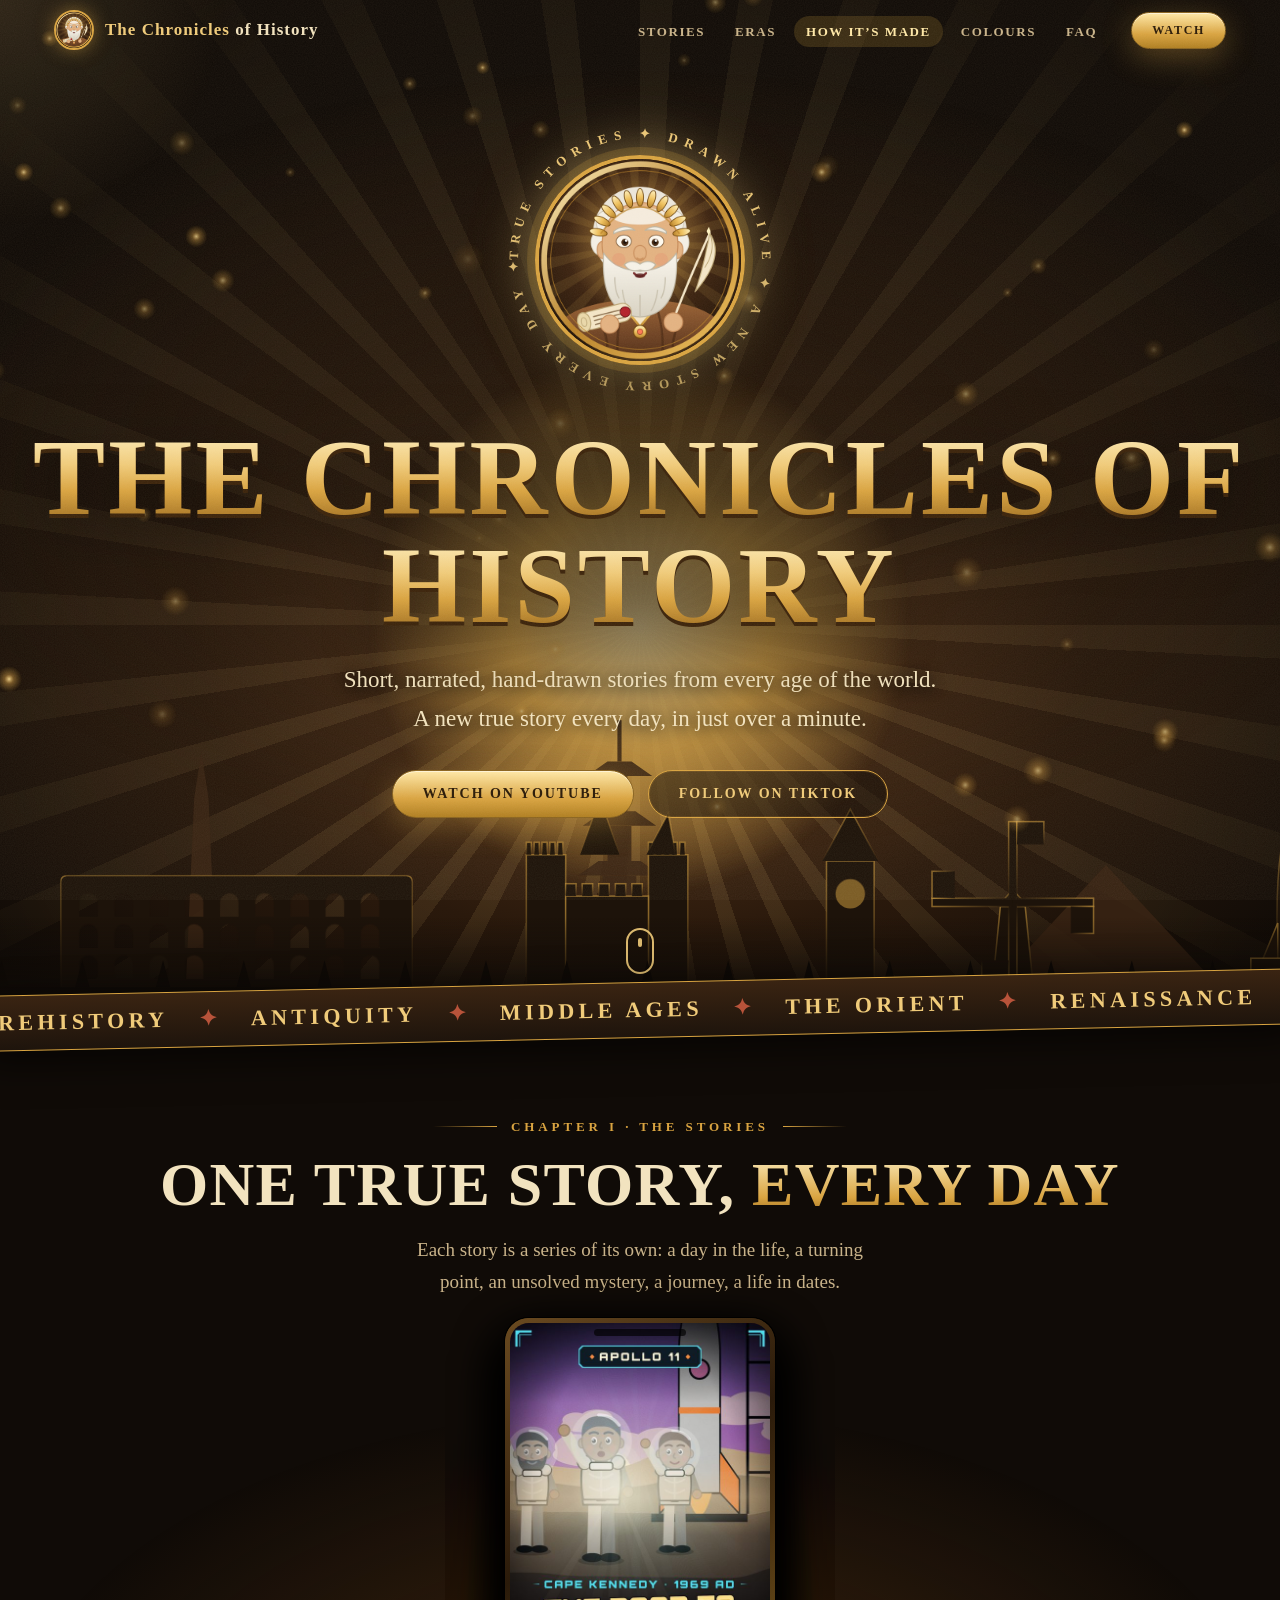
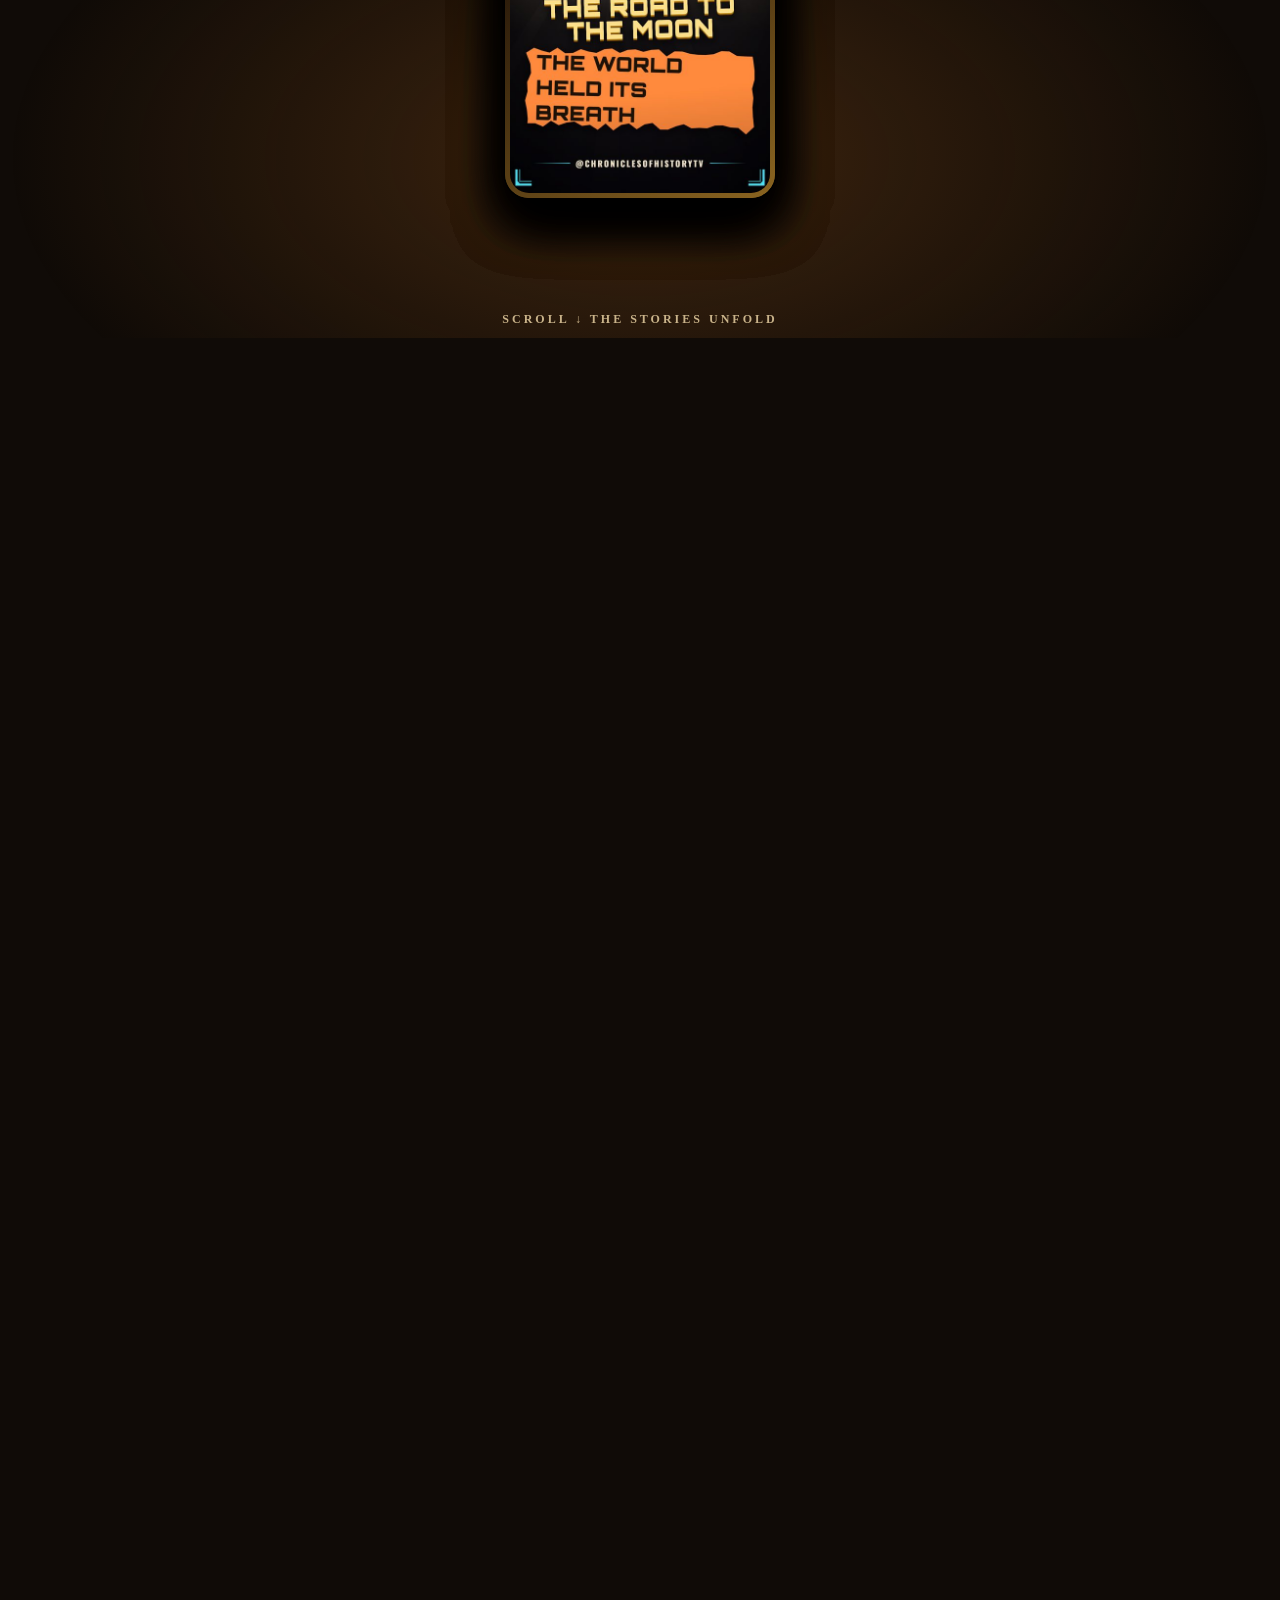
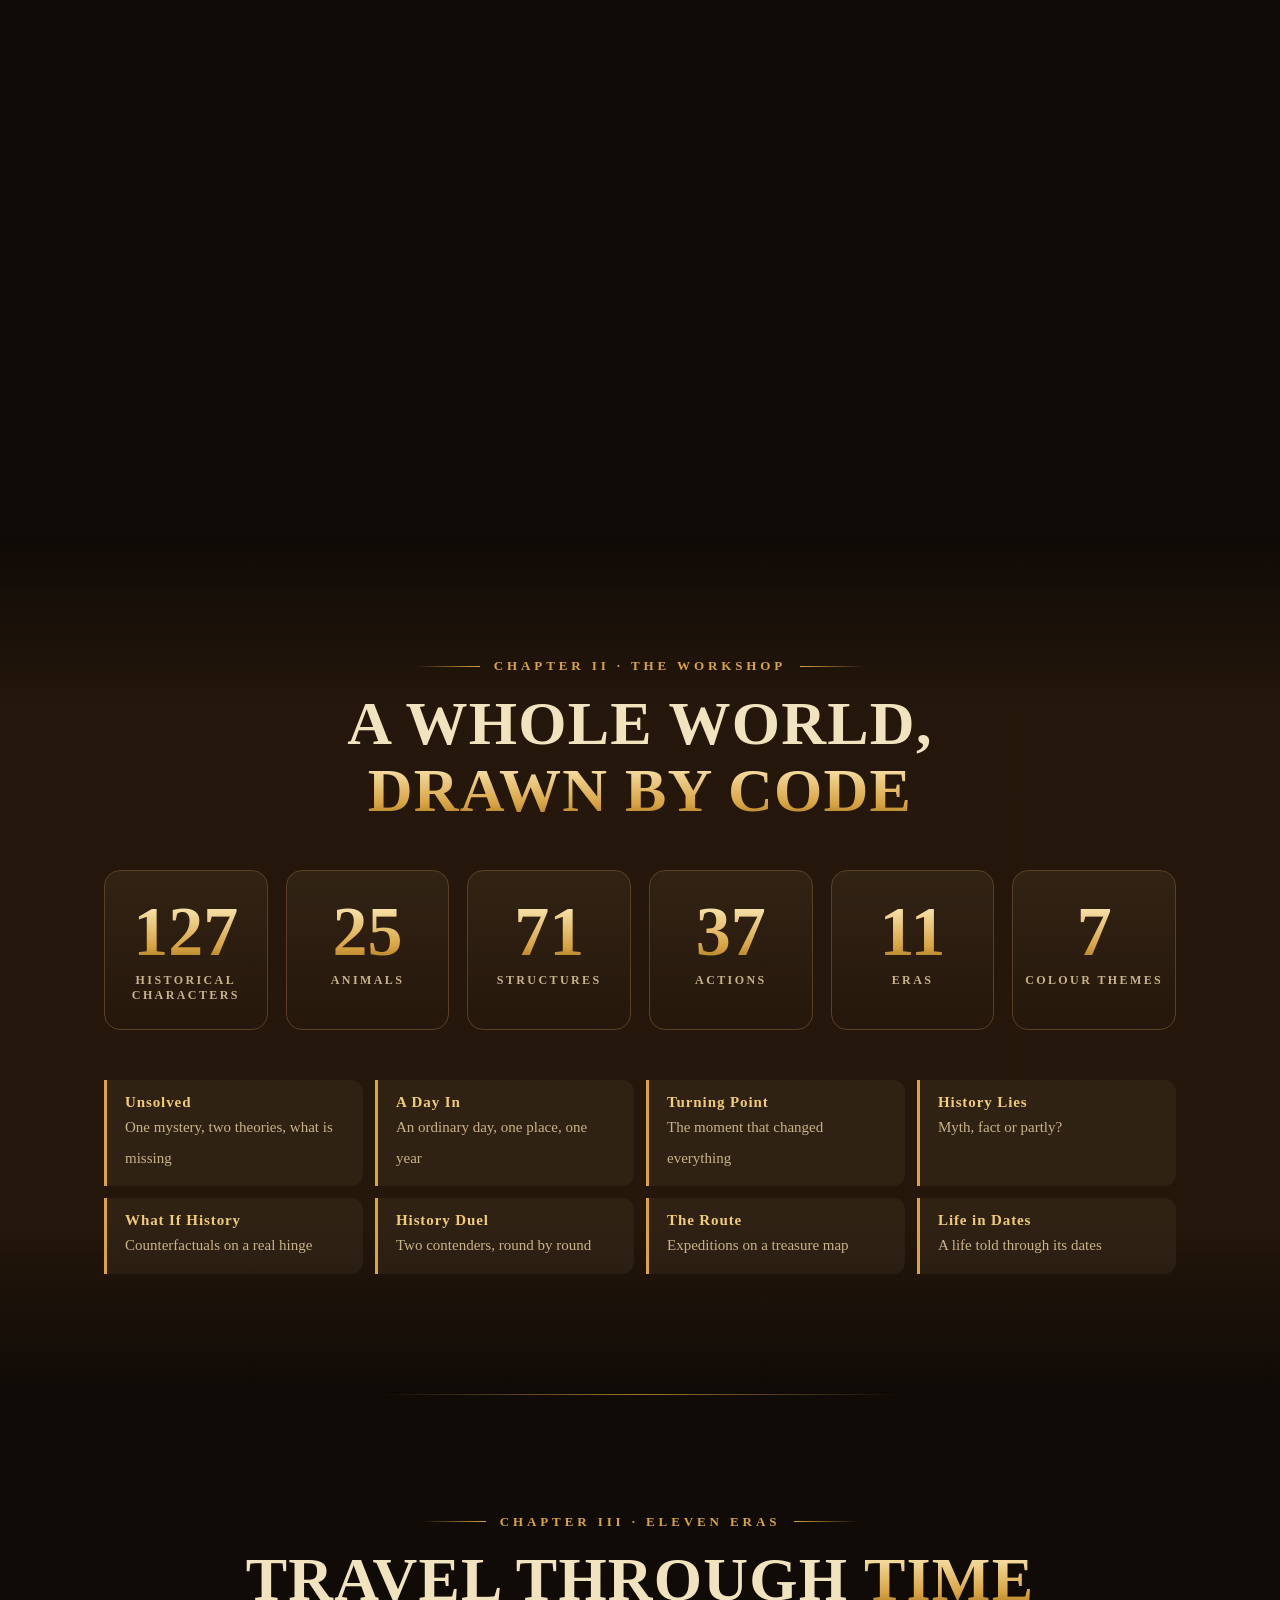
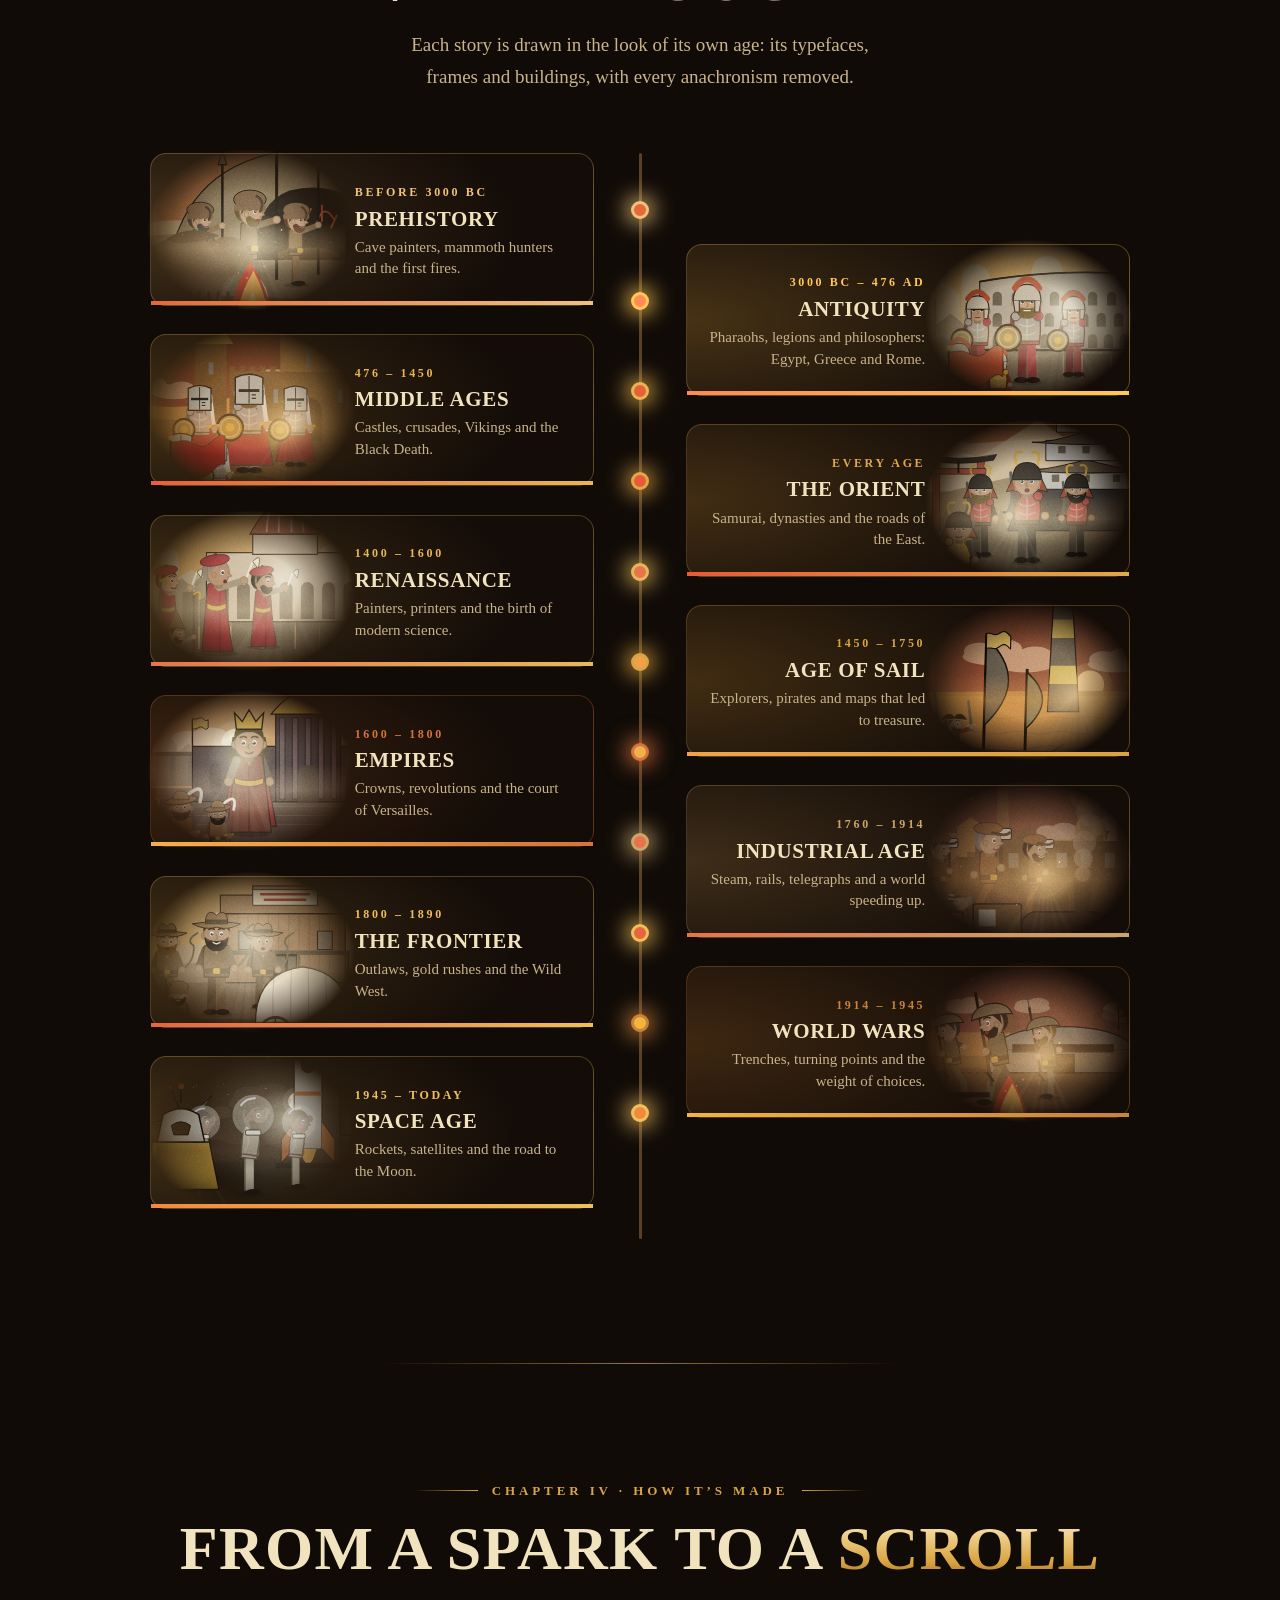
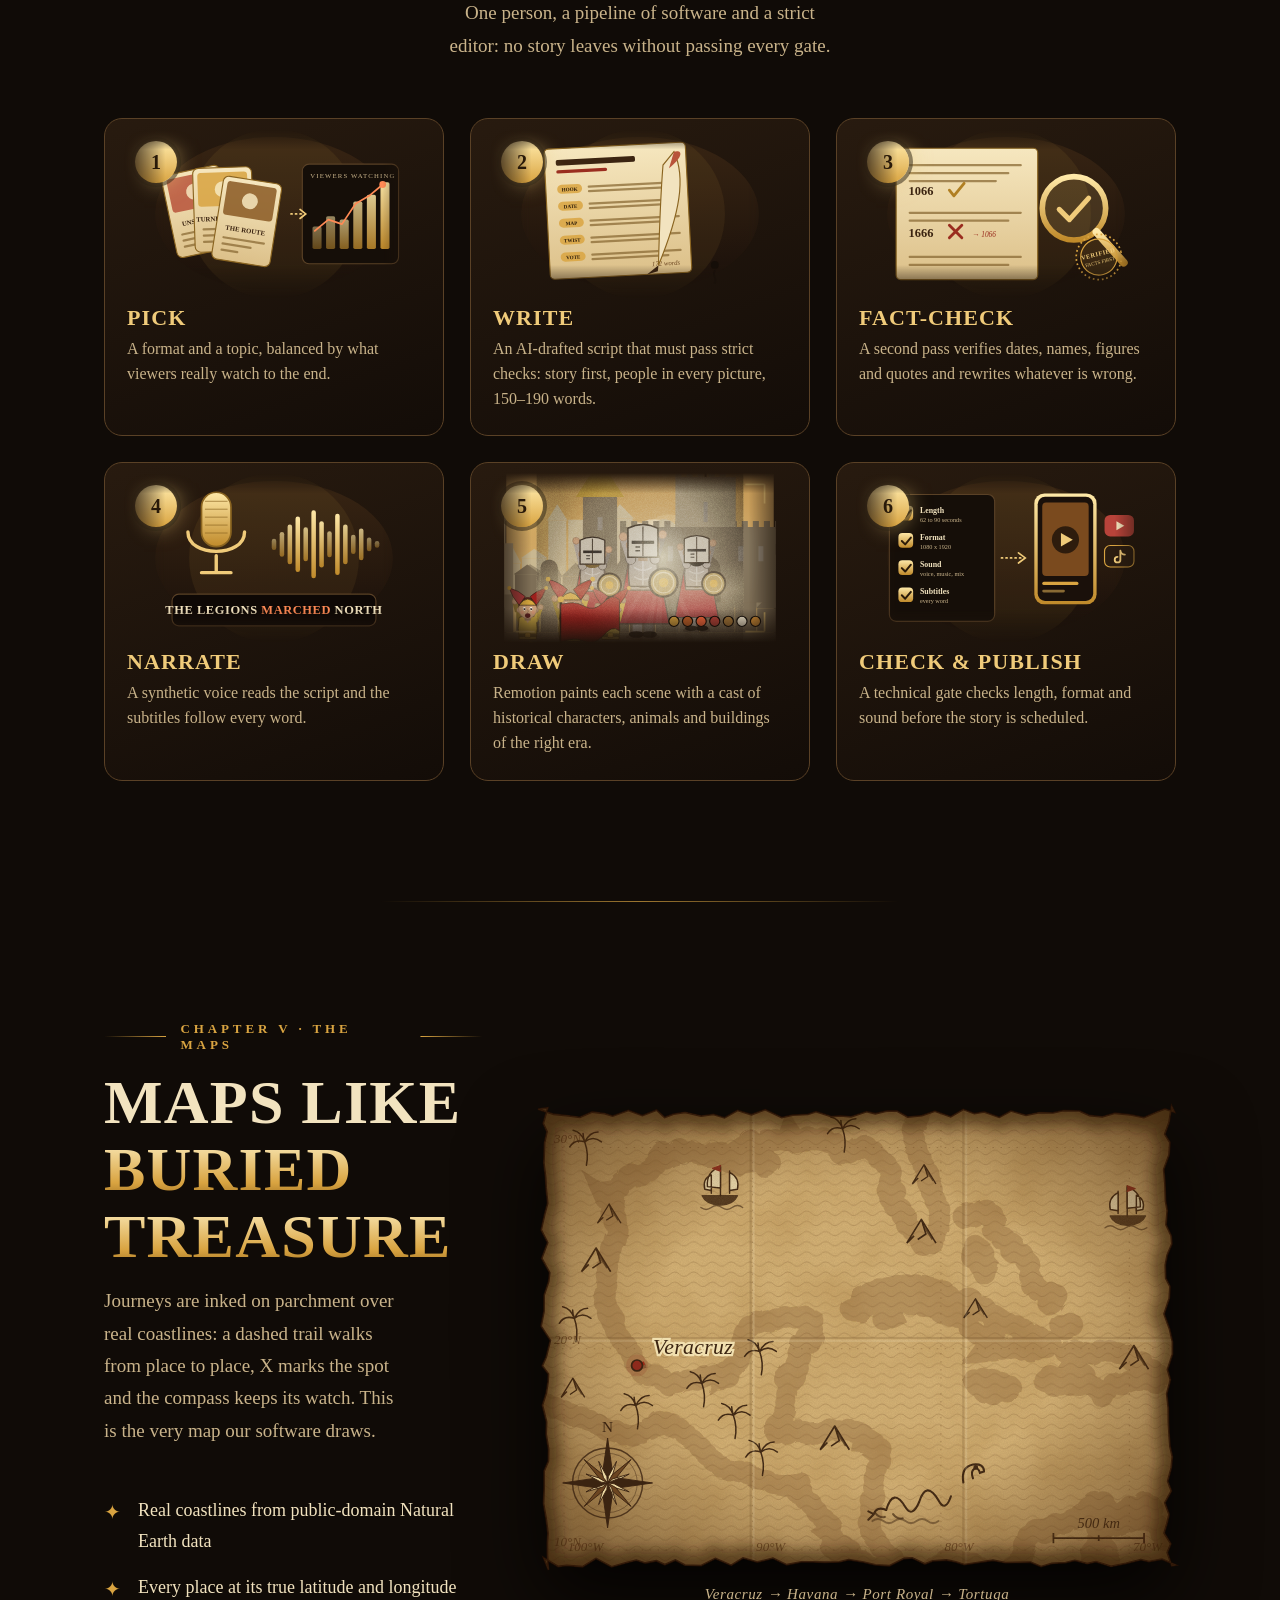
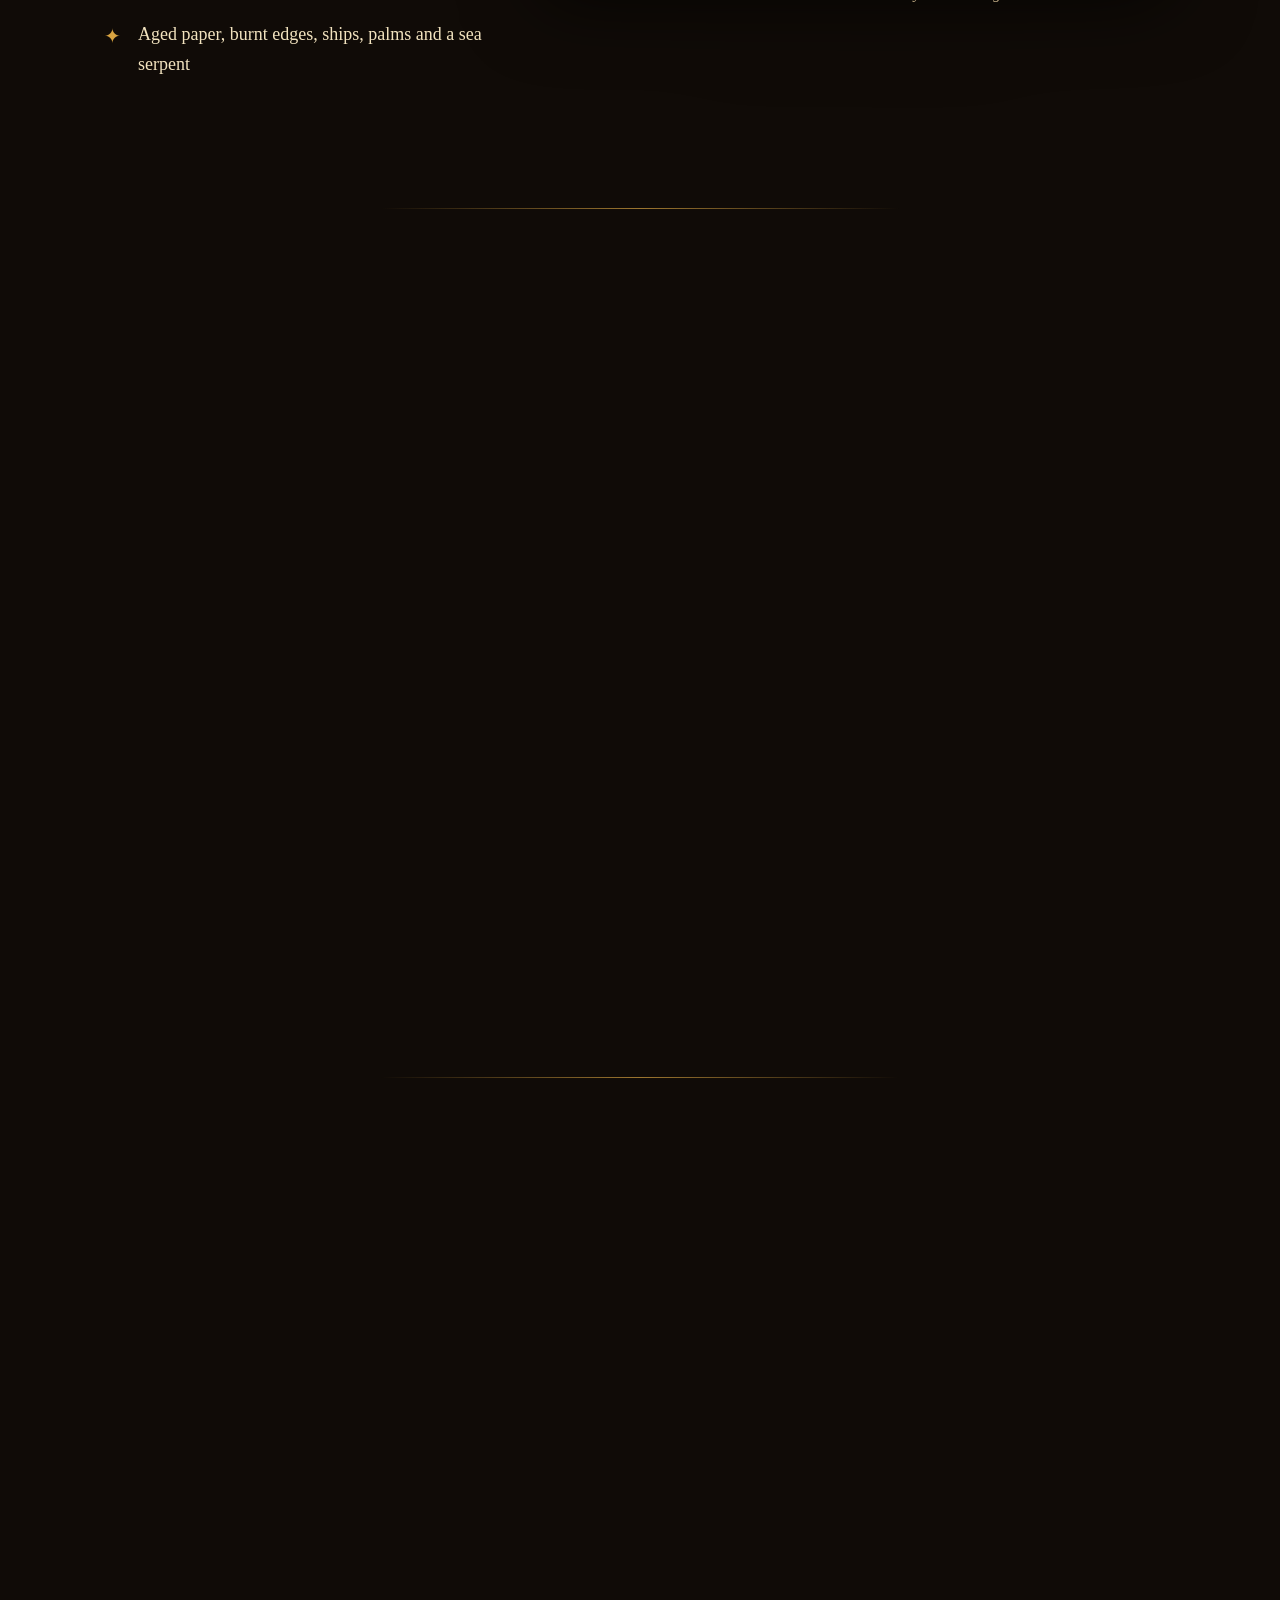
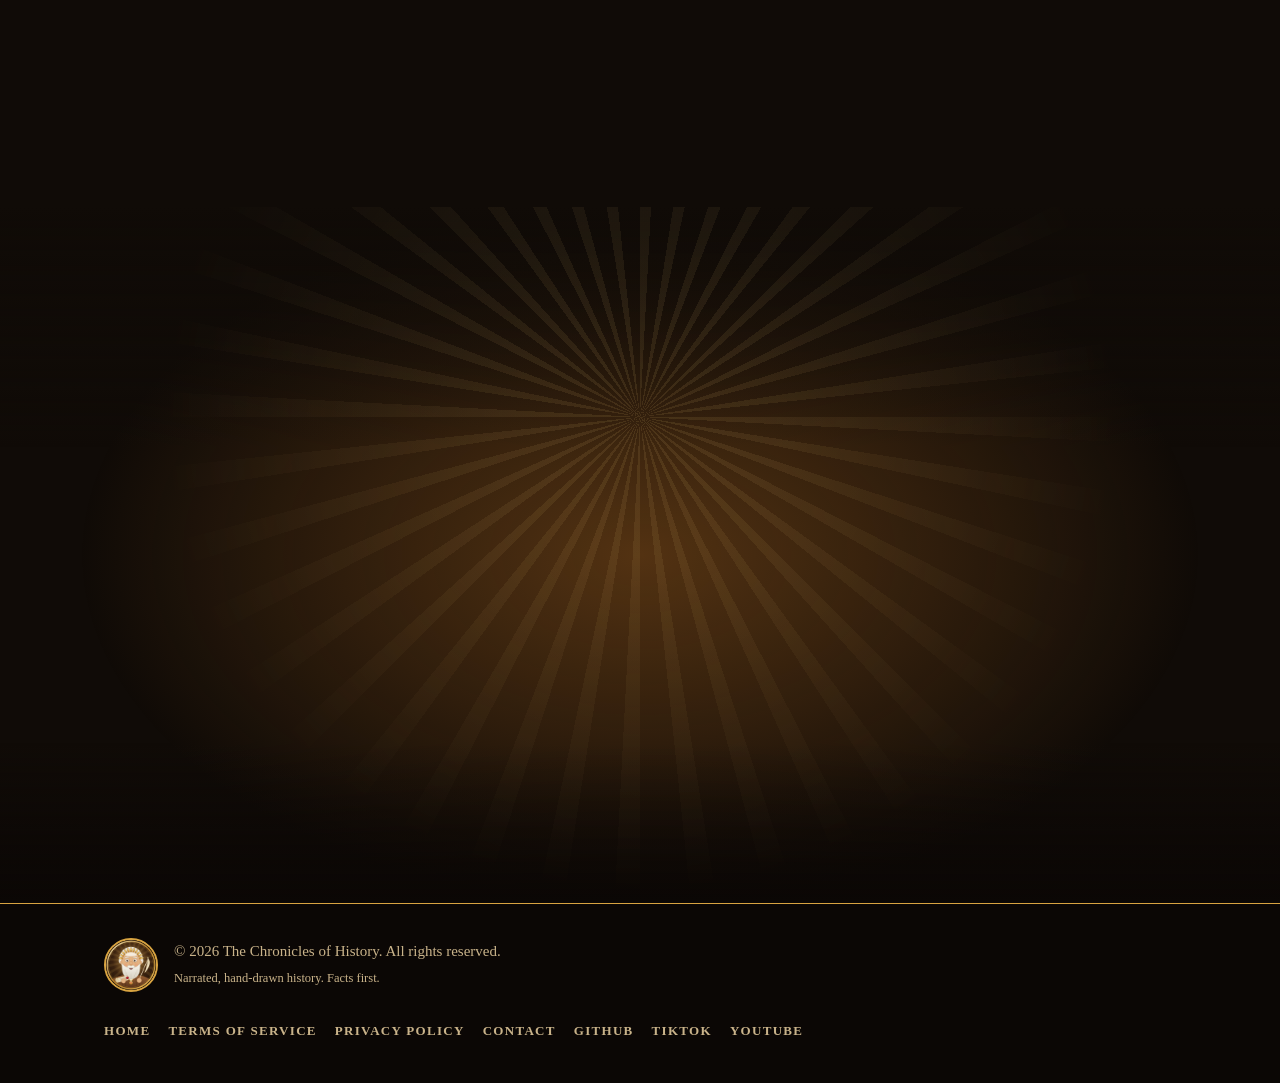
==== commit 4ee332f4: "style(site): smaller drawings that dissolve into the cards (era pictures beside the text, step figur" ====
--- a/docs/index.html
+++ b/docs/index.html
@@ -36,9 +36,9 @@
 <div class="nums"><div class="num rv" style="--d:0.0s"><strong data-to="127">0</strong><span>historical characters</span></div><div class="num rv" style="--d:0.08s"><strong data-to="25">0</strong><span>animals</span></div><div class="num rv" style="--d:0.16s"><strong data-to="71">0</strong><span>structures</span></div><div class="num rv" style="--d:0.24s"><strong data-to="37">0</strong><span>actions</span></div><div class="num rv" style="--d:0.32s"><strong data-to="11">0</strong><span>eras</span></div><div class="num rv" style="--d:0.4s"><strong data-to="7">0</strong><span>colour themes</span></div></div>
 <div class="fmts rv"><div><b>Unsolved</b><span>One mystery, two theories, what is missing</span></div><div><b>A Day In</b><span>An ordinary day, one place, one year</span></div><div><b>Turning Point</b><span>The moment that changed everything</span></div><div><b>History Lies</b><span>Myth, fact or partly?</span></div><div><b>What If History</b><span>Counterfactuals on a real hinge</span></div><div><b>History Duel</b><span>Two contenders, round by round</span></div><div><b>The Route</b><span>Expeditions on a treasure map</span></div><div><b>Life in Dates</b><span>A life told through its dates</span></div></div></div></section><section class="block" id="eras"><div class="container"><p class="kicker rv"><i></i>Chapter III &middot; Eleven eras<i></i></p><h2 class="rv">Travel through <em>time</em></h2>
 <p class="sub rv">Each story is drawn in the look of its own age: its typefaces, frames and buildings, with every anachronism removed.</p>
-<div class="tl" id="tl"><div class="line"><i id="tlfill"></i></div><article class="era rv l" style="--a:#E4693A;--b:#F0C27A"><span class="dot"></span><div class="card"><div class="pic"><img src="assets/eras/prehistory.svg" alt="Drawing of Prehistory: Cave painters, mammoth hunters and the first fires." loading="lazy" width="1280" height="1000"><em>before 3000 BC</em></div><div class="txt"><h3>Prehistory</h3><p>Cave painters, mammoth hunters and the first fires.</p></div><i class="bar"></i></div></article><article class="era rv r" style="--a:#FF8A55;--b:#FFC857"><span class="dot"></span><div class="card"><div class="pic"><img src="assets/eras/antiquity.svg" alt="Drawing of Antiquity: Pharaohs, legions and philosophers: Egypt, Greece and Rome." loading="lazy" width="1280" height="1000"><em>3000 BC – 476 AD</em></div><div class="txt"><h3>Antiquity</h3><p>Pharaohs, legions and philosophers: Egypt, Greece and Rome.</p></div><i class="bar"></i></div></article><article class="era rv l" style="--a:#E8603A;--b:#E8B650"><span class="dot"></span><div class="card"><div class="pic"><img src="assets/eras/manuscript.svg" alt="Drawing of Middle Ages: Castles, crusades, Vikings and the Black Death." loading="lazy" width="1280" height="1000"><em>476 – 1450</em></div><div class="txt"><h3>Middle Ages</h3><p>Castles, crusades, Vikings and the Black Death.</p></div><i class="bar"></i></div></article><article class="era rv r" style="--a:#E85A38;--b:#E0A84A"><span class="dot"></span><div class="card"><div class="pic"><img src="assets/eras/orient.svg" alt="Drawing of The Orient: Samurai, dynasties and the roads of the East." loading="lazy" width="1280" height="1000"><em>every age</em></div><div class="txt"><h3>The Orient</h3><p>Samurai, dynasties and the roads of the East.</p></div><i class="bar"></i></div></article><article class="era rv l" style="--a:#E8744C;--b:#E6B85C"><span class="dot"></span><div class="card"><div class="pic"><img src="assets/eras/renaissance.svg" alt="Drawing of Renaissance: Painters, printers and the birth of modern science." loading="lazy" width="1280" height="1000"><em>1400 – 1600</em></div><div class="txt"><h3>Renaissance</h3><p>Painters, printers and the birth of modern science.</p></div><i class="bar"></i></div></article><article class="era rv r" style="--a:#F0A24A;--b:#D9A441"><span class="dot"></span><div class="card"><div class="pic"><img src="assets/eras/seachart.svg" alt="Drawing of Age of Sail: Explorers, pirates and maps that led to treasure." loading="lazy" width="1280" height="1000"><em>1450 – 1750</em></div><div class="txt"><h3>Age of Sail</h3><p>Explorers, pirates and maps that led to treasure.</p></div><i class="bar"></i></div></article><article class="era rv l" style="--a:#F2B04C;--b:#D4743C"><span class="dot"></span><div class="card"><div class="pic"><img src="assets/eras/empire.svg" alt="Drawing of Empires: Crowns, revolutions and the court of Versailles." loading="lazy" width="1280" height="1000"><em>1600 – 1800</em></div><div class="txt"><h3>Empires</h3><p>Crowns, revolutions and the court of Versailles.</p></div><i class="bar"></i></div></article><article class="era rv r" style="--a:#E8734A;--b:#C9A66B"><span class="dot"></span><div class="card"><div class="pic"><img src="assets/eras/industrial.svg" alt="Drawing of Industrial Age: Steam, rails, telegraphs and a world speeding up." loading="lazy" width="1280" height="1000"><em>1760 – 1914</em></div><div class="txt"><h3>Industrial Age</h3><p>Steam, rails, telegraphs and a world speeding up.</p></div><i class="bar"></i></div></article><article class="era rv l" style="--a:#E8643F;--b:#F0BE5A"><span class="dot"></span><div class="card"><div class="pic"><img src="assets/eras/frontier.svg" alt="Drawing of The Frontier: Outlaws, gold rushes and the Wild West." loading="lazy" width="1280" height="1000"><em>1800 – 1890</em></div><div class="txt"><h3>The Frontier</h3><p>Outlaws, gold rushes and the Wild West.</p></div><i class="bar"></i></div></article><article class="era rv r" style="--a:#F2B53D;--b:#C9823A"><span class="dot"></span><div class="card"><div class="pic"><img src="assets/eras/wartime.svg" alt="Drawing of World Wars: Trenches, turning points and the weight of choices." loading="lazy" width="1280" height="1000"><em>1914 – 1945</em></div><div class="txt"><h3>World Wars</h3><p>Trenches, turning points and the weight of choices.</p></div><i class="bar"></i></div></article><article class="era rv l" style="--a:#F28A3D;--b:#F0C060"><span class="dot"></span><div class="card"><div class="pic"><img src="assets/eras/spaceage.svg" alt="Drawing of Space Age: Rockets, satellites and the road to the Moon." loading="lazy" width="1280" height="1000"><em>1945 – today</em></div><div class="txt"><h3>Space Age</h3><p>Rockets, satellites and the road to the Moon.</p></div><i class="bar"></i></div></article></div></div></section><section class="block" id="how"><div class="container"><p class="kicker rv"><i></i>Chapter IV &middot; How it&rsquo;s made<i></i></p><h2 class="rv">From a spark to a <em>scroll</em></h2>
+<div class="tl" id="tl"><div class="line"><i id="tlfill"></i></div><article class="era rv l" style="--a:#E4693A;--b:#F0C27A"><span class="dot"></span><div class="card"><div class="pic"><img src="assets/eras/prehistory.svg" alt="Drawing of Prehistory: Cave painters, mammoth hunters and the first fires." loading="lazy" width="1280" height="1000"></div><div class="txt"><small>before 3000 BC</small><h3>Prehistory</h3><p>Cave painters, mammoth hunters and the first fires.</p></div><i class="bar"></i></div></article><article class="era rv r" style="--a:#FF8A55;--b:#FFC857"><span class="dot"></span><div class="card"><div class="pic"><img src="assets/eras/antiquity.svg" alt="Drawing of Antiquity: Pharaohs, legions and philosophers: Egypt, Greece and Rome." loading="lazy" width="1280" height="1000"></div><div class="txt"><small>3000 BC – 476 AD</small><h3>Antiquity</h3><p>Pharaohs, legions and philosophers: Egypt, Greece and Rome.</p></div><i class="bar"></i></div></article><article class="era rv l" style="--a:#E8603A;--b:#E8B650"><span class="dot"></span><div class="card"><div class="pic"><img src="assets/eras/manuscript.svg" alt="Drawing of Middle Ages: Castles, crusades, Vikings and the Black Death." loading="lazy" width="1280" height="1000"></div><div class="txt"><small>476 – 1450</small><h3>Middle Ages</h3><p>Castles, crusades, Vikings and the Black Death.</p></div><i class="bar"></i></div></article><article class="era rv r" style="--a:#E85A38;--b:#E0A84A"><span class="dot"></span><div class="card"><div class="pic"><img src="assets/eras/orient.svg" alt="Drawing of The Orient: Samurai, dynasties and the roads of the East." loading="lazy" width="1280" height="1000"></div><div class="txt"><small>every age</small><h3>The Orient</h3><p>Samurai, dynasties and the roads of the East.</p></div><i class="bar"></i></div></article><article class="era rv l" style="--a:#E8744C;--b:#E6B85C"><span class="dot"></span><div class="card"><div class="pic"><img src="assets/eras/renaissance.svg" alt="Drawing of Renaissance: Painters, printers and the birth of modern science." loading="lazy" width="1280" height="1000"></div><div class="txt"><small>1400 – 1600</small><h3>Renaissance</h3><p>Painters, printers and the birth of modern science.</p></div><i class="bar"></i></div></article><article class="era rv r" style="--a:#F0A24A;--b:#D9A441"><span class="dot"></span><div class="card"><div class="pic"><img src="assets/eras/seachart.svg" alt="Drawing of Age of Sail: Explorers, pirates and maps that led to treasure." loading="lazy" width="1280" height="1000"></div><div class="txt"><small>1450 – 1750</small><h3>Age of Sail</h3><p>Explorers, pirates and maps that led to treasure.</p></div><i class="bar"></i></div></article><article class="era rv l" style="--a:#F2B04C;--b:#D4743C"><span class="dot"></span><div class="card"><div class="pic"><img src="assets/eras/empire.svg" alt="Drawing of Empires: Crowns, revolutions and the court of Versailles." loading="lazy" width="1280" height="1000"></div><div class="txt"><small>1600 – 1800</small><h3>Empires</h3><p>Crowns, revolutions and the court of Versailles.</p></div><i class="bar"></i></div></article><article class="era rv r" style="--a:#E8734A;--b:#C9A66B"><span class="dot"></span><div class="card"><div class="pic"><img src="assets/eras/industrial.svg" alt="Drawing of Industrial Age: Steam, rails, telegraphs and a world speeding up." loading="lazy" width="1280" height="1000"></div><div class="txt"><small>1760 – 1914</small><h3>Industrial Age</h3><p>Steam, rails, telegraphs and a world speeding up.</p></div><i class="bar"></i></div></article><article class="era rv l" style="--a:#E8643F;--b:#F0BE5A"><span class="dot"></span><div class="card"><div class="pic"><img src="assets/eras/frontier.svg" alt="Drawing of The Frontier: Outlaws, gold rushes and the Wild West." loading="lazy" width="1280" height="1000"></div><div class="txt"><small>1800 – 1890</small><h3>The Frontier</h3><p>Outlaws, gold rushes and the Wild West.</p></div><i class="bar"></i></div></article><article class="era rv r" style="--a:#F2B53D;--b:#C9823A"><span class="dot"></span><div class="card"><div class="pic"><img src="assets/eras/wartime.svg" alt="Drawing of World Wars: Trenches, turning points and the weight of choices." loading="lazy" width="1280" height="1000"></div><div class="txt"><small>1914 – 1945</small><h3>World Wars</h3><p>Trenches, turning points and the weight of choices.</p></div><i class="bar"></i></div></article><article class="era rv l" style="--a:#F28A3D;--b:#F0C060"><span class="dot"></span><div class="card"><div class="pic"><img src="assets/eras/spaceage.svg" alt="Drawing of Space Age: Rockets, satellites and the road to the Moon." loading="lazy" width="1280" height="1000"></div><div class="txt"><small>1945 – today</small><h3>Space Age</h3><p>Rockets, satellites and the road to the Moon.</p></div><i class="bar"></i></div></article></div></div></section><section class="block" id="how"><div class="container"><p class="kicker rv"><i></i>Chapter IV &middot; How it&rsquo;s made<i></i></p><h2 class="rv">From a spark to a <em>scroll</em></h2>
 <p class="sub rv">One person, a pipeline of software and a strict editor: no story leaves without passing every gate.</p>
-<ol class="steps"><li class="step rv" style="--d:0.0s"><div class="fig"><svg viewBox="0 0 480 300" role="img" aria-hidden="true"><defs><linearGradient id="fg" x1="0" y1="0" x2="0" y2="1"><stop offset="0" stop-color="#3A2614"/><stop offset="1" stop-color="#1A100A"/></linearGradient><linearGradient id="gold" x1="0" y1="0" x2="0" y2="1"><stop offset="0" stop-color="#FFE9A8"/><stop offset="1" stop-color="#C08A2A"/></linearGradient><linearGradient id="par" x1="0" y1="0" x2="0" y2="1"><stop offset="0" stop-color="#F6E7BF"/><stop offset="1" stop-color="#DCC089"/></linearGradient></defs><rect width="480" height="300" fill="url(#fg)"/><circle cx="240" cy="150" r="170" fill="#D9A441" opacity=".07"/><g transform="translate(40 84) rotate(-12)"><rect width="104" height="148" rx="10" fill="url(#par)" stroke="#8A6420" stroke-width="2"/><rect x="8" y="8" width="88" height="60" rx="6" fill="#B8533A" opacity=".85"/><circle cx="52" cy="38" r="14" fill="#F6E7BF" opacity=".85"/><text x="52" y="94" text-anchor="middle" font-family="Georgia,serif" font-weight="700" font-size="12" fill="#3b2411">UNSOLVED</text><rect x="14" y="106" width="76" height="4" rx="2" fill="#8A6A34" opacity=".75"/><rect x="14" y="117" width="54" height="4" rx="2" fill="#8A6A34" opacity=".75"/><rect x="14" y="128" width="32" height="4" rx="2" fill="#8A6A34" opacity=".75"/></g><g transform="translate(96 70) rotate(-2)"><rect width="104" height="148" rx="10" fill="url(#par)" stroke="#8A6420" stroke-width="2"/><rect x="8" y="8" width="88" height="60" rx="6" fill="#D9A441" opacity=".85"/><circle cx="52" cy="38" r="14" fill="#F6E7BF" opacity=".85"/><text x="52" y="94" text-anchor="middle" font-family="Georgia,serif" font-weight="700" font-size="12" fill="#3b2411">TURNING POINT</text><rect x="14" y="106" width="76" height="4" rx="2" fill="#8A6A34" opacity=".75"/><rect x="14" y="117" width="54" height="4" rx="2" fill="#8A6A34" opacity=".75"/><rect x="14" y="128" width="32" height="4" rx="2" fill="#8A6A34" opacity=".75"/></g><g transform="translate(152 82) rotate(9)"><rect width="104" height="148" rx="10" fill="url(#par)" stroke="#8A6420" stroke-width="2"/><rect x="8" y="8" width="88" height="60" rx="6" fill="#8A5A24" opacity=".85"/><circle cx="52" cy="38" r="14" fill="#F6E7BF" opacity=".85"/><text x="52" y="94" text-anchor="middle" font-family="Georgia,serif" font-weight="700" font-size="12" fill="#3b2411">THE ROUTE</text><rect x="14" y="106" width="76" height="4" rx="2" fill="#8A6A34" opacity=".75"/><rect x="14" y="117" width="54" height="4" rx="2" fill="#8A6A34" opacity=".75"/><rect x="14" y="128" width="32" height="4" rx="2" fill="#8A6A34" opacity=".75"/></g><g transform="translate(290 62)"><rect width="170" height="176" rx="12" fill="#150E08" stroke="#5A4126" stroke-width="2"/><text x="14" y="24" font-family="Georgia,serif" font-size="12" fill="#C9B38A" letter-spacing="2">VIEWERS WATCHING</text><rect x="18" y="110" width="16" height="40" rx="3" fill="url(#gold)" opacity="0.45"/><rect x="42" y="92" width="16" height="58" rx="3" fill="url(#gold)" opacity="0.55"/><rect x="66" y="98" width="16" height="52" rx="3" fill="url(#gold)" opacity="0.65"/><rect x="90" y="66" width="16" height="84" rx="3" fill="url(#gold)" opacity="0.75"/><rect x="114" y="54" width="16" height="96" rx="3" fill="url(#gold)" opacity="0.8500000000000001"/><rect x="138" y="32" width="16" height="118" rx="3" fill="url(#gold)" opacity="0.95"/><path d="M22 118 L46 98 L70 106 L94 70 L118 56 L142 36" fill="none" stroke="#FF8A55" stroke-width="3" stroke-linecap="round" stroke-linejoin="round"/><circle cx="142" cy="36" r="6" fill="#FF8A55"/></g><path d="M270 150 H292" stroke="#F0CB7A" stroke-width="3" stroke-dasharray="2 6" stroke-linecap="round"/><path d="M286 142 l10 8 -10 8" fill="none" stroke="#F0CB7A" stroke-width="3" stroke-linecap="round"/></svg><span class="n">1</span></div><div class="stxt"><b>Pick</b><p>A format and a topic, balanced by what viewers really watch to the end.</p></div></li><li class="step rv" style="--d:0.1s"><div class="fig"><svg viewBox="0 0 480 300" role="img" aria-hidden="true"><defs><linearGradient id="fg" x1="0" y1="0" x2="0" y2="1"><stop offset="0" stop-color="#3A2614"/><stop offset="1" stop-color="#1A100A"/></linearGradient><linearGradient id="gold" x1="0" y1="0" x2="0" y2="1"><stop offset="0" stop-color="#FFE9A8"/><stop offset="1" stop-color="#C08A2A"/></linearGradient><linearGradient id="par" x1="0" y1="0" x2="0" y2="1"><stop offset="0" stop-color="#F6E7BF"/><stop offset="1" stop-color="#DCC089"/></linearGradient></defs><rect width="480" height="300" fill="url(#fg)"/><circle cx="240" cy="150" r="170" fill="#D9A441" opacity=".07"/><g transform="translate(70 36) rotate(-3)"><rect width="250" height="230" rx="8" fill="url(#par)" stroke="#8A6420" stroke-width="2"/><rect x="20" y="20" width="140" height="10" rx="3" fill="#3b2411"/><rect x="20" y="38" width="90" height="6" rx="3" fill="#9A2D1F"/><g transform="translate(20 64)"><rect width="44" height="16" rx="8" fill="#D9A441" opacity=".85"/><text x="22" y="12" text-anchor="middle" font-family="Georgia,serif" font-size="9" font-weight="700" fill="#2a1a08">HOOK</text><rect x="54" y="4" width="160" height="4" rx="2" fill="#8A6A34" opacity=".75"/><rect x="54" y="12" width="138" height="4" rx="2" fill="#8A6A34" opacity=".75"/></g><g transform="translate(20 94)"><rect width="44" height="16" rx="8" fill="#D9A441" opacity=".85"/><text x="22" y="12" text-anchor="middle" font-family="Georgia,serif" font-size="9" font-weight="700" fill="#2a1a08">DATE</text><rect x="54" y="4" width="160" height="4" rx="2" fill="#8A6A34" opacity=".75"/><rect x="54" y="12" width="138" height="4" rx="2" fill="#8A6A34" opacity=".75"/></g><g transform="translate(20 124)"><rect width="44" height="16" rx="8" fill="#D9A441" opacity=".85"/><text x="22" y="12" text-anchor="middle" font-family="Georgia,serif" font-size="9" font-weight="700" fill="#2a1a08">MAP</text><rect x="54" y="4" width="160" height="4" rx="2" fill="#8A6A34" opacity=".75"/><rect x="54" y="12" width="138" height="4" rx="2" fill="#8A6A34" opacity=".75"/></g><g transform="translate(20 154)"><rect width="44" height="16" rx="8" fill="#D9A441" opacity=".85"/><text x="22" y="12" text-anchor="middle" font-family="Georgia,serif" font-size="9" font-weight="700" fill="#2a1a08">TWIST</text><rect x="54" y="4" width="160" height="4" rx="2" fill="#8A6A34" opacity=".75"/><rect x="54" y="12" width="138" height="4" rx="2" fill="#8A6A34" opacity=".75"/></g><g transform="translate(20 184)"><rect width="44" height="16" rx="8" fill="#D9A441" opacity=".85"/><text x="22" y="12" text-anchor="middle" font-family="Georgia,serif" font-size="9" font-weight="700" fill="#2a1a08">VOTE</text><rect x="54" y="4" width="160" height="4" rx="2" fill="#8A6A34" opacity=".75"/><rect x="54" y="12" width="138" height="4" rx="2" fill="#8A6A34" opacity=".75"/></g><text x="230" y="216" text-anchor="end" font-family="Georgia,serif" font-style="italic" font-size="12" fill="#6b4521">172 words</text></g><g transform="translate(300 40) rotate(28)"><path d="M0 0 C40 30 60 90 70 190 C50 150 20 90 -6 30 Z" fill="#F2E3BF" stroke="#8A6420" stroke-width="2"/><path d="M70 190 L60 214 L74 200Z" fill="#3b2411"/><path d="M0 0 C10 -10 20 -4 6 30Z" fill="#B8533A"/></g><circle cx="372" cy="240" r="7" fill="#150E08" opacity=".9"/><path d="M372 250 c-6 12 6 12 0 22" stroke="#150E08" stroke-width="3" fill="none" stroke-linecap="round" opacity=".7"/></svg><span class="n">2</span></div><div class="stxt"><b>Write</b><p>An AI-drafted script that must pass strict checks: story first, people in every picture, 150–190 words.</p></div></li><li class="step rv" style="--d:0.2s"><div class="fig"><svg viewBox="0 0 480 300" role="img" aria-hidden="true"><defs><linearGradient id="fg" x1="0" y1="0" x2="0" y2="1"><stop offset="0" stop-color="#3A2614"/><stop offset="1" stop-color="#1A100A"/></linearGradient><linearGradient id="gold" x1="0" y1="0" x2="0" y2="1"><stop offset="0" stop-color="#FFE9A8"/><stop offset="1" stop-color="#C08A2A"/></linearGradient><linearGradient id="par" x1="0" y1="0" x2="0" y2="1"><stop offset="0" stop-color="#F6E7BF"/><stop offset="1" stop-color="#DCC089"/></linearGradient></defs><rect width="480" height="300" fill="url(#fg)"/><circle cx="240" cy="150" r="170" fill="#D9A441" opacity=".07"/><g transform="translate(46 34)"><rect width="250" height="232" rx="8" fill="url(#par)" stroke="#8A6420" stroke-width="2"/><rect x="22" y="28" width="200" height="4" rx="2" fill="#8A6A34" opacity=".75"/><rect x="22" y="42" width="178" height="4" rx="2" fill="#8A6A34" opacity=".75"/><rect x="22" y="56" width="156" height="4" rx="2" fill="#8A6A34" opacity=".75"/><g transform="translate(22 82)"><text font-family="Georgia,serif" font-weight="700" font-size="22" fill="#3b2411">1066</text><path d="M72 -8 l8 10 18 -22" fill="none" stroke="#B07F22" stroke-width="5" stroke-linecap="round" stroke-linejoin="round"/></g><rect x="22" y="112" width="200" height="4" rx="2" fill="#8A6A34" opacity=".75"/><rect x="22" y="126" width="178" height="4" rx="2" fill="#8A6A34" opacity=".75"/><g transform="translate(22 156)"><text font-family="Georgia,serif" font-weight="700" font-size="22" fill="#3b2411">1666</text><path d="M72 -20 l22 22 M94 -20 l-22 22" fill="none" stroke="#9A2D1F" stroke-width="5" stroke-linecap="round"/><text x="112" y="0" font-family="Georgia,serif" font-style="italic" font-size="13" fill="#9A2D1F">&#8594; 1066</text></g><rect x="22" y="190" width="200" height="4" rx="2" fill="#8A6A34" opacity=".75"/><rect x="22" y="204" width="178" height="4" rx="2" fill="#8A6A34" opacity=".75"/></g><g transform="translate(290 70)"><circle cx="70" cy="70" r="56" fill="#F0CB7A" fill-opacity=".14" stroke="url(#gold)" stroke-width="10"/><path d="M110 112 L158 166" stroke="url(#gold)" stroke-width="14" stroke-linecap="round"/><path d="M44 72 l18 18 34 -38" fill="none" stroke="#F0CB7A" stroke-width="9" stroke-linecap="round" stroke-linejoin="round"/></g><g transform="translate(404 226) rotate(-14)"><circle r="40" fill="none" stroke="#D9A441" stroke-width="3" stroke-dasharray="3 5"/><circle r="32" fill="#D9A441" fill-opacity=".14" stroke="#D9A441" stroke-width="2"/><text y="-2" text-anchor="middle" font-family="Georgia,serif" font-weight="700" font-size="11" fill="#F0CB7A" letter-spacing="1">VERIFIED</text><text y="12" text-anchor="middle" font-family="Georgia,serif" font-size="9" fill="#F0CB7A">FACTS FIRST</text></g></svg><span class="n">3</span></div><div class="stxt"><b>Fact-check</b><p>A second pass verifies dates, names, figures and quotes and rewrites whatever is wrong.</p></div></li><li class="step rv" style="--d:0.0s"><div class="fig"><svg viewBox="0 0 480 300" role="img" aria-hidden="true"><defs><linearGradient id="fg" x1="0" y1="0" x2="0" y2="1"><stop offset="0" stop-color="#3A2614"/><stop offset="1" stop-color="#1A100A"/></linearGradient><linearGradient id="gold" x1="0" y1="0" x2="0" y2="1"><stop offset="0" stop-color="#FFE9A8"/><stop offset="1" stop-color="#C08A2A"/></linearGradient><linearGradient id="par" x1="0" y1="0" x2="0" y2="1"><stop offset="0" stop-color="#F6E7BF"/><stop offset="1" stop-color="#DCC089"/></linearGradient></defs><rect width="480" height="300" fill="url(#fg)"/><circle cx="240" cy="150" r="170" fill="#D9A441" opacity=".07"/><g transform="translate(60 34)"><rect x="52" y="0" width="52" height="96" rx="26" fill="url(#gold)" stroke="#8A6420" stroke-width="3"/><path d="M58 16 H98" stroke="#8A6420" stroke-width="2" opacity=".6"/><path d="M58 30 H98" stroke="#8A6420" stroke-width="2" opacity=".6"/><path d="M58 44 H98" stroke="#8A6420" stroke-width="2" opacity=".6"/><path d="M58 58 H98" stroke="#8A6420" stroke-width="2" opacity=".6"/><path d="M58 72 H98" stroke="#8A6420" stroke-width="2" opacity=".6"/><path d="M28 70 C28 116 128 116 128 70" fill="none" stroke="#F0CB7A" stroke-width="6" stroke-linecap="round"/><path d="M78 112 V142 M52 142 H104" stroke="#F0CB7A" stroke-width="6" stroke-linecap="round"/></g><g transform="translate(236 56)"><rect x="0" y="60.0" width="8" height="20" rx="4" fill="url(#gold)" opacity="0.4928571428571428"/><rect x="14" y="48.0" width="8" height="44" rx="4" fill="url(#gold)" opacity="0.6642857142857143"/><rect x="28" y="35.0" width="8" height="70" rx="4" fill="url(#gold)" opacity="0.85"/><rect x="42" y="21.0" width="8" height="98" rx="4" fill="url(#gold)" opacity="1.0499999999999998"/><rect x="56" y="40.0" width="8" height="60" rx="4" fill="url(#gold)" opacity="0.7785714285714285"/><rect x="70" y="10.0" width="8" height="120" rx="4" fill="url(#gold)" opacity="1.207142857142857"/><rect x="84" y="29.0" width="8" height="82" rx="4" fill="url(#gold)" opacity="0.9357142857142857"/><rect x="98" y="47.0" width="8" height="46" rx="4" fill="url(#gold)" opacity="0.6785714285714286"/><rect x="112" y="16.0" width="8" height="108" rx="4" fill="url(#gold)" opacity="1.1214285714285714"/><rect x="126" y="35.0" width="8" height="70" rx="4" fill="url(#gold)" opacity="0.85"/><rect x="140" y="53.0" width="8" height="34" rx="4" fill="url(#gold)" opacity="0.5928571428571429"/><rect x="154" y="42.0" width="8" height="56" rx="4" fill="url(#gold)" opacity="0.75"/><rect x="168" y="58.0" width="8" height="24" rx="4" fill="url(#gold)" opacity="0.5214285714285714"/><rect x="182" y="64.0" width="8" height="12" rx="4" fill="url(#gold)" opacity="0.4357142857142857"/></g><g transform="translate(60 214)"><rect width="360" height="56" rx="12" fill="#0E0805" stroke="#5A4126" stroke-width="2"/><text x="180" y="35" text-anchor="middle" font-family="Georgia,serif" font-weight="700" font-size="22" fill="#F2E3BF" letter-spacing="1">THE LEGIONS <tspan fill="#FF8A55">MARCHED</tspan> NORTH</text></g></svg><span class="n">4</span></div><div class="stxt"><b>Narrate</b><p>A synthetic voice reads the script and the subtitles follow every word.</p></div></li><li class="step rv" style="--d:0.1s"><div class="fig"><svg viewBox="0 0 480 300" role="img" aria-hidden="true"><defs><clipPath id="dc"><rect width="480" height="300" rx="0"/></clipPath></defs><g clip-path="url(#dc)"><image href="assets/eras/draw.svg" x="0" y="0" width="480" height="338" preserveAspectRatio="xMidYMid slice"/><path d="M20 20 h34 M20 20 v34 M460 20 h-34 M460 20 v34 M20 280 h34 M20 280 v-34 M460 280 h-34 M460 280 v-34" stroke="#F0CB7A" stroke-width="3" fill="none" opacity=".9"/><g transform="translate(300 262)"><circle cx="0" cy="0" r="9" fill="#D9A441" stroke="#100B07" stroke-width="2"/><circle cx="24" cy="0" r="9" fill="#C8642A" stroke="#100B07" stroke-width="2"/><circle cx="48" cy="0" r="9" fill="#FF6A3D" stroke="#100B07" stroke-width="2"/><circle cx="72" cy="0" r="9" fill="#B8433A" stroke="#100B07" stroke-width="2"/><circle cx="96" cy="0" r="9" fill="#A8793A" stroke="#100B07" stroke-width="2"/><circle cx="120" cy="0" r="9" fill="#F4EAD2" stroke="#100B07" stroke-width="2"/><circle cx="144" cy="0" r="9" fill="#E39A3B" stroke="#100B07" stroke-width="2"/></g></g></svg><span class="n">5</span></div><div class="stxt"><b>Draw</b><p>Remotion paints each scene with a cast of historical characters, animals and buildings of the right era.</p></div></li><li class="step rv" style="--d:0.2s"><div class="fig"><svg viewBox="0 0 480 300" role="img" aria-hidden="true"><defs><linearGradient id="fg" x1="0" y1="0" x2="0" y2="1"><stop offset="0" stop-color="#3A2614"/><stop offset="1" stop-color="#1A100A"/></linearGradient><linearGradient id="gold" x1="0" y1="0" x2="0" y2="1"><stop offset="0" stop-color="#FFE9A8"/><stop offset="1" stop-color="#C08A2A"/></linearGradient><linearGradient id="par" x1="0" y1="0" x2="0" y2="1"><stop offset="0" stop-color="#F6E7BF"/><stop offset="1" stop-color="#DCC089"/></linearGradient></defs><rect width="480" height="300" fill="url(#fg)"/><circle cx="240" cy="150" r="170" fill="#D9A441" opacity=".07"/><g transform="translate(34 38)"><rect width="186" height="224" rx="12" fill="#150E08" stroke="#5A4126" stroke-width="2"/><g transform="translate(16 20)"><rect width="26" height="26" rx="7" fill="url(#gold)"/><path d="M6 14 l6 6 10 -12" fill="none" stroke="#2a1a08" stroke-width="3.5" stroke-linecap="round" stroke-linejoin="round"/><text x="38" y="12" font-family="Georgia,serif" font-weight="700" font-size="14" fill="#F2E3BF">Length</text><text x="38" y="28" font-family="Georgia,serif" font-size="11" fill="#C9B38A">62 to 90 seconds</text></g><g transform="translate(16 68)"><rect width="26" height="26" rx="7" fill="url(#gold)"/><path d="M6 14 l6 6 10 -12" fill="none" stroke="#2a1a08" stroke-width="3.5" stroke-linecap="round" stroke-linejoin="round"/><text x="38" y="12" font-family="Georgia,serif" font-weight="700" font-size="14" fill="#F2E3BF">Format</text><text x="38" y="28" font-family="Georgia,serif" font-size="11" fill="#C9B38A">1080 x 1920</text></g><g transform="translate(16 116)"><rect width="26" height="26" rx="7" fill="url(#gold)"/><path d="M6 14 l6 6 10 -12" fill="none" stroke="#2a1a08" stroke-width="3.5" stroke-linecap="round" stroke-linejoin="round"/><text x="38" y="12" font-family="Georgia,serif" font-weight="700" font-size="14" fill="#F2E3BF">Sound</text><text x="38" y="28" font-family="Georgia,serif" font-size="11" fill="#C9B38A">voice, music, mix</text></g><g transform="translate(16 164)"><rect width="26" height="26" rx="7" fill="url(#gold)"/><path d="M6 14 l6 6 10 -12" fill="none" stroke="#2a1a08" stroke-width="3.5" stroke-linecap="round" stroke-linejoin="round"/><text x="38" y="12" font-family="Georgia,serif" font-weight="700" font-size="14" fill="#F2E3BF">Subtitles</text><text x="38" y="28" font-family="Georgia,serif" font-size="11" fill="#C9B38A">every word</text></g></g><path d="M232 150 H270" stroke="#F0CB7A" stroke-width="3" stroke-dasharray="2 6" stroke-linecap="round"/><path d="M262 141 l12 9 -12 9" fill="none" stroke="#F0CB7A" stroke-width="3" stroke-linecap="round"/><g transform="translate(290 36)"><rect width="110" height="196" rx="18" fill="url(#gold)"/><rect x="6" y="6" width="98" height="184" rx="13" fill="#1A100A"/><rect x="14" y="16" width="82" height="130" rx="7" fill="#7A4A1E"/><circle cx="55" cy="82" r="24" fill="#100B07" opacity=".72"/><path d="M47 70 L47 94 L68 82Z" fill="#F0CB7A"/><rect x="14" y="156" width="64" height="6" rx="3" fill="#D9A441"/><rect x="14" y="170" width="40" height="5" rx="2.5" fill="#8A6A34"/></g><g transform="translate(414 74)"><rect width="52" height="38" rx="10" fill="#B8433A"/><path d="M21 11 L21 27 L35 19Z" fill="#F6E7BF"/></g><g transform="translate(414 128)"><rect width="52" height="38" rx="10" fill="#2A1C10" stroke="#D9A441" stroke-width="2"/><path d="M28 9 v16 a5 5 0 1 1 -5 -5 M28 9 c1 5 5 7 8 7" fill="none" stroke="#F0CB7A" stroke-width="3.2" stroke-linecap="round"/></g></svg><span class="n">6</span></div><div class="stxt"><b>Check &amp; publish</b><p>A technical gate checks length, format and sound before the story is scheduled.</p></div></li></ol></div></section><section class="block mapsec" id="maps"><div class="container two"><div class="copy"><p class="kicker rv"><i></i>Chapter V &middot; The maps<i></i></p>
+<ol class="steps"><li class="step rv" style="--d:0.0s"><div class="fig"><svg viewBox="0 0 480 300" role="img" aria-hidden="true"><defs><linearGradient id="fg" x1="0" y1="0" x2="0" y2="1"><stop offset="0" stop-color="#3A2614"/><stop offset="1" stop-color="#1A100A"/></linearGradient><linearGradient id="gold" x1="0" y1="0" x2="0" y2="1"><stop offset="0" stop-color="#FFE9A8"/><stop offset="1" stop-color="#C08A2A"/></linearGradient><linearGradient id="par" x1="0" y1="0" x2="0" y2="1"><stop offset="0" stop-color="#F6E7BF"/><stop offset="1" stop-color="#DCC089"/></linearGradient></defs><ellipse cx="240" cy="150" rx="210" ry="136" fill="url(#fg)" opacity=".9"/><circle cx="240" cy="150" r="150" fill="#D9A441" opacity=".08"/><g transform="translate(40 84) rotate(-12)"><rect width="104" height="148" rx="10" fill="url(#par)" stroke="#8A6420" stroke-width="2"/><rect x="8" y="8" width="88" height="60" rx="6" fill="#B8533A" opacity=".85"/><circle cx="52" cy="38" r="14" fill="#F6E7BF" opacity=".85"/><text x="52" y="94" text-anchor="middle" font-family="Georgia,serif" font-weight="700" font-size="12" fill="#3b2411">UNSOLVED</text><rect x="14" y="106" width="76" height="4" rx="2" fill="#8A6A34" opacity=".75"/><rect x="14" y="117" width="54" height="4" rx="2" fill="#8A6A34" opacity=".75"/><rect x="14" y="128" width="32" height="4" rx="2" fill="#8A6A34" opacity=".75"/></g><g transform="translate(96 70) rotate(-2)"><rect width="104" height="148" rx="10" fill="url(#par)" stroke="#8A6420" stroke-width="2"/><rect x="8" y="8" width="88" height="60" rx="6" fill="#D9A441" opacity=".85"/><circle cx="52" cy="38" r="14" fill="#F6E7BF" opacity=".85"/><text x="52" y="94" text-anchor="middle" font-family="Georgia,serif" font-weight="700" font-size="12" fill="#3b2411">TURNING POINT</text><rect x="14" y="106" width="76" height="4" rx="2" fill="#8A6A34" opacity=".75"/><rect x="14" y="117" width="54" height="4" rx="2" fill="#8A6A34" opacity=".75"/><rect x="14" y="128" width="32" height="4" rx="2" fill="#8A6A34" opacity=".75"/></g><g transform="translate(152 82) rotate(9)"><rect width="104" height="148" rx="10" fill="url(#par)" stroke="#8A6420" stroke-width="2"/><rect x="8" y="8" width="88" height="60" rx="6" fill="#8A5A24" opacity=".85"/><circle cx="52" cy="38" r="14" fill="#F6E7BF" opacity=".85"/><text x="52" y="94" text-anchor="middle" font-family="Georgia,serif" font-weight="700" font-size="12" fill="#3b2411">THE ROUTE</text><rect x="14" y="106" width="76" height="4" rx="2" fill="#8A6A34" opacity=".75"/><rect x="14" y="117" width="54" height="4" rx="2" fill="#8A6A34" opacity=".75"/><rect x="14" y="128" width="32" height="4" rx="2" fill="#8A6A34" opacity=".75"/></g><g transform="translate(290 62)"><rect width="170" height="176" rx="12" fill="#150E08" stroke="#5A4126" stroke-width="2"/><text x="14" y="24" font-family="Georgia,serif" font-size="12" fill="#C9B38A" letter-spacing="2">VIEWERS WATCHING</text><rect x="18" y="110" width="16" height="40" rx="3" fill="url(#gold)" opacity="0.45"/><rect x="42" y="92" width="16" height="58" rx="3" fill="url(#gold)" opacity="0.55"/><rect x="66" y="98" width="16" height="52" rx="3" fill="url(#gold)" opacity="0.65"/><rect x="90" y="66" width="16" height="84" rx="3" fill="url(#gold)" opacity="0.75"/><rect x="114" y="54" width="16" height="96" rx="3" fill="url(#gold)" opacity="0.8500000000000001"/><rect x="138" y="32" width="16" height="118" rx="3" fill="url(#gold)" opacity="0.95"/><path d="M22 118 L46 98 L70 106 L94 70 L118 56 L142 36" fill="none" stroke="#FF8A55" stroke-width="3" stroke-linecap="round" stroke-linejoin="round"/><circle cx="142" cy="36" r="6" fill="#FF8A55"/></g><path d="M270 150 H292" stroke="#F0CB7A" stroke-width="3" stroke-dasharray="2 6" stroke-linecap="round"/><path d="M286 142 l10 8 -10 8" fill="none" stroke="#F0CB7A" stroke-width="3" stroke-linecap="round"/></svg><span class="n">1</span></div><div class="stxt"><b>Pick</b><p>A format and a topic, balanced by what viewers really watch to the end.</p></div></li><li class="step rv" style="--d:0.1s"><div class="fig"><svg viewBox="0 0 480 300" role="img" aria-hidden="true"><defs><linearGradient id="fg" x1="0" y1="0" x2="0" y2="1"><stop offset="0" stop-color="#3A2614"/><stop offset="1" stop-color="#1A100A"/></linearGradient><linearGradient id="gold" x1="0" y1="0" x2="0" y2="1"><stop offset="0" stop-color="#FFE9A8"/><stop offset="1" stop-color="#C08A2A"/></linearGradient><linearGradient id="par" x1="0" y1="0" x2="0" y2="1"><stop offset="0" stop-color="#F6E7BF"/><stop offset="1" stop-color="#DCC089"/></linearGradient></defs><ellipse cx="240" cy="150" rx="210" ry="136" fill="url(#fg)" opacity=".9"/><circle cx="240" cy="150" r="150" fill="#D9A441" opacity=".08"/><g transform="translate(70 36) rotate(-3)"><rect width="250" height="230" rx="8" fill="url(#par)" stroke="#8A6420" stroke-width="2"/><rect x="20" y="20" width="140" height="10" rx="3" fill="#3b2411"/><rect x="20" y="38" width="90" height="6" rx="3" fill="#9A2D1F"/><g transform="translate(20 64)"><rect width="44" height="16" rx="8" fill="#D9A441" opacity=".85"/><text x="22" y="12" text-anchor="middle" font-family="Georgia,serif" font-size="9" font-weight="700" fill="#2a1a08">HOOK</text><rect x="54" y="4" width="160" height="4" rx="2" fill="#8A6A34" opacity=".75"/><rect x="54" y="12" width="138" height="4" rx="2" fill="#8A6A34" opacity=".75"/></g><g transform="translate(20 94)"><rect width="44" height="16" rx="8" fill="#D9A441" opacity=".85"/><text x="22" y="12" text-anchor="middle" font-family="Georgia,serif" font-size="9" font-weight="700" fill="#2a1a08">DATE</text><rect x="54" y="4" width="160" height="4" rx="2" fill="#8A6A34" opacity=".75"/><rect x="54" y="12" width="138" height="4" rx="2" fill="#8A6A34" opacity=".75"/></g><g transform="translate(20 124)"><rect width="44" height="16" rx="8" fill="#D9A441" opacity=".85"/><text x="22" y="12" text-anchor="middle" font-family="Georgia,serif" font-size="9" font-weight="700" fill="#2a1a08">MAP</text><rect x="54" y="4" width="160" height="4" rx="2" fill="#8A6A34" opacity=".75"/><rect x="54" y="12" width="138" height="4" rx="2" fill="#8A6A34" opacity=".75"/></g><g transform="translate(20 154)"><rect width="44" height="16" rx="8" fill="#D9A441" opacity=".85"/><text x="22" y="12" text-anchor="middle" font-family="Georgia,serif" font-size="9" font-weight="700" fill="#2a1a08">TWIST</text><rect x="54" y="4" width="160" height="4" rx="2" fill="#8A6A34" opacity=".75"/><rect x="54" y="12" width="138" height="4" rx="2" fill="#8A6A34" opacity=".75"/></g><g transform="translate(20 184)"><rect width="44" height="16" rx="8" fill="#D9A441" opacity=".85"/><text x="22" y="12" text-anchor="middle" font-family="Georgia,serif" font-size="9" font-weight="700" fill="#2a1a08">VOTE</text><rect x="54" y="4" width="160" height="4" rx="2" fill="#8A6A34" opacity=".75"/><rect x="54" y="12" width="138" height="4" rx="2" fill="#8A6A34" opacity=".75"/></g><text x="230" y="216" text-anchor="end" font-family="Georgia,serif" font-style="italic" font-size="12" fill="#6b4521">172 words</text></g><g transform="translate(300 40) rotate(28)"><path d="M0 0 C40 30 60 90 70 190 C50 150 20 90 -6 30 Z" fill="#F2E3BF" stroke="#8A6420" stroke-width="2"/><path d="M70 190 L60 214 L74 200Z" fill="#3b2411"/><path d="M0 0 C10 -10 20 -4 6 30Z" fill="#B8533A"/></g><circle cx="372" cy="240" r="7" fill="#150E08" opacity=".9"/><path d="M372 250 c-6 12 6 12 0 22" stroke="#150E08" stroke-width="3" fill="none" stroke-linecap="round" opacity=".7"/></svg><span class="n">2</span></div><div class="stxt"><b>Write</b><p>An AI-drafted script that must pass strict checks: story first, people in every picture, 150–190 words.</p></div></li><li class="step rv" style="--d:0.2s"><div class="fig"><svg viewBox="0 0 480 300" role="img" aria-hidden="true"><defs><linearGradient id="fg" x1="0" y1="0" x2="0" y2="1"><stop offset="0" stop-color="#3A2614"/><stop offset="1" stop-color="#1A100A"/></linearGradient><linearGradient id="gold" x1="0" y1="0" x2="0" y2="1"><stop offset="0" stop-color="#FFE9A8"/><stop offset="1" stop-color="#C08A2A"/></linearGradient><linearGradient id="par" x1="0" y1="0" x2="0" y2="1"><stop offset="0" stop-color="#F6E7BF"/><stop offset="1" stop-color="#DCC089"/></linearGradient></defs><ellipse cx="240" cy="150" rx="210" ry="136" fill="url(#fg)" opacity=".9"/><circle cx="240" cy="150" r="150" fill="#D9A441" opacity=".08"/><g transform="translate(46 34)"><rect width="250" height="232" rx="8" fill="url(#par)" stroke="#8A6420" stroke-width="2"/><rect x="22" y="28" width="200" height="4" rx="2" fill="#8A6A34" opacity=".75"/><rect x="22" y="42" width="178" height="4" rx="2" fill="#8A6A34" opacity=".75"/><rect x="22" y="56" width="156" height="4" rx="2" fill="#8A6A34" opacity=".75"/><g transform="translate(22 82)"><text font-family="Georgia,serif" font-weight="700" font-size="22" fill="#3b2411">1066</text><path d="M72 -8 l8 10 18 -22" fill="none" stroke="#B07F22" stroke-width="5" stroke-linecap="round" stroke-linejoin="round"/></g><rect x="22" y="112" width="200" height="4" rx="2" fill="#8A6A34" opacity=".75"/><rect x="22" y="126" width="178" height="4" rx="2" fill="#8A6A34" opacity=".75"/><g transform="translate(22 156)"><text font-family="Georgia,serif" font-weight="700" font-size="22" fill="#3b2411">1666</text><path d="M72 -20 l22 22 M94 -20 l-22 22" fill="none" stroke="#9A2D1F" stroke-width="5" stroke-linecap="round"/><text x="112" y="0" font-family="Georgia,serif" font-style="italic" font-size="13" fill="#9A2D1F">&#8594; 1066</text></g><rect x="22" y="190" width="200" height="4" rx="2" fill="#8A6A34" opacity=".75"/><rect x="22" y="204" width="178" height="4" rx="2" fill="#8A6A34" opacity=".75"/></g><g transform="translate(290 70)"><circle cx="70" cy="70" r="56" fill="#F0CB7A" fill-opacity=".14" stroke="url(#gold)" stroke-width="10"/><path d="M110 112 L158 166" stroke="url(#gold)" stroke-width="14" stroke-linecap="round"/><path d="M44 72 l18 18 34 -38" fill="none" stroke="#F0CB7A" stroke-width="9" stroke-linecap="round" stroke-linejoin="round"/></g><g transform="translate(404 226) rotate(-14)"><circle r="40" fill="none" stroke="#D9A441" stroke-width="3" stroke-dasharray="3 5"/><circle r="32" fill="#D9A441" fill-opacity=".14" stroke="#D9A441" stroke-width="2"/><text y="-2" text-anchor="middle" font-family="Georgia,serif" font-weight="700" font-size="11" fill="#F0CB7A" letter-spacing="1">VERIFIED</text><text y="12" text-anchor="middle" font-family="Georgia,serif" font-size="9" fill="#F0CB7A">FACTS FIRST</text></g></svg><span class="n">3</span></div><div class="stxt"><b>Fact-check</b><p>A second pass verifies dates, names, figures and quotes and rewrites whatever is wrong.</p></div></li><li class="step rv" style="--d:0.0s"><div class="fig"><svg viewBox="0 0 480 300" role="img" aria-hidden="true"><defs><linearGradient id="fg" x1="0" y1="0" x2="0" y2="1"><stop offset="0" stop-color="#3A2614"/><stop offset="1" stop-color="#1A100A"/></linearGradient><linearGradient id="gold" x1="0" y1="0" x2="0" y2="1"><stop offset="0" stop-color="#FFE9A8"/><stop offset="1" stop-color="#C08A2A"/></linearGradient><linearGradient id="par" x1="0" y1="0" x2="0" y2="1"><stop offset="0" stop-color="#F6E7BF"/><stop offset="1" stop-color="#DCC089"/></linearGradient></defs><ellipse cx="240" cy="150" rx="210" ry="136" fill="url(#fg)" opacity=".9"/><circle cx="240" cy="150" r="150" fill="#D9A441" opacity=".08"/><g transform="translate(60 34)"><rect x="52" y="0" width="52" height="96" rx="26" fill="url(#gold)" stroke="#8A6420" stroke-width="3"/><path d="M58 16 H98" stroke="#8A6420" stroke-width="2" opacity=".6"/><path d="M58 30 H98" stroke="#8A6420" stroke-width="2" opacity=".6"/><path d="M58 44 H98" stroke="#8A6420" stroke-width="2" opacity=".6"/><path d="M58 58 H98" stroke="#8A6420" stroke-width="2" opacity=".6"/><path d="M58 72 H98" stroke="#8A6420" stroke-width="2" opacity=".6"/><path d="M28 70 C28 116 128 116 128 70" fill="none" stroke="#F0CB7A" stroke-width="6" stroke-linecap="round"/><path d="M78 112 V142 M52 142 H104" stroke="#F0CB7A" stroke-width="6" stroke-linecap="round"/></g><g transform="translate(236 56)"><rect x="0" y="60.0" width="8" height="20" rx="4" fill="url(#gold)" opacity="0.4928571428571428"/><rect x="14" y="48.0" width="8" height="44" rx="4" fill="url(#gold)" opacity="0.6642857142857143"/><rect x="28" y="35.0" width="8" height="70" rx="4" fill="url(#gold)" opacity="0.85"/><rect x="42" y="21.0" width="8" height="98" rx="4" fill="url(#gold)" opacity="1.0499999999999998"/><rect x="56" y="40.0" width="8" height="60" rx="4" fill="url(#gold)" opacity="0.7785714285714285"/><rect x="70" y="10.0" width="8" height="120" rx="4" fill="url(#gold)" opacity="1.207142857142857"/><rect x="84" y="29.0" width="8" height="82" rx="4" fill="url(#gold)" opacity="0.9357142857142857"/><rect x="98" y="47.0" width="8" height="46" rx="4" fill="url(#gold)" opacity="0.6785714285714286"/><rect x="112" y="16.0" width="8" height="108" rx="4" fill="url(#gold)" opacity="1.1214285714285714"/><rect x="126" y="35.0" width="8" height="70" rx="4" fill="url(#gold)" opacity="0.85"/><rect x="140" y="53.0" width="8" height="34" rx="4" fill="url(#gold)" opacity="0.5928571428571429"/><rect x="154" y="42.0" width="8" height="56" rx="4" fill="url(#gold)" opacity="0.75"/><rect x="168" y="58.0" width="8" height="24" rx="4" fill="url(#gold)" opacity="0.5214285714285714"/><rect x="182" y="64.0" width="8" height="12" rx="4" fill="url(#gold)" opacity="0.4357142857142857"/></g><g transform="translate(60 214)"><rect width="360" height="56" rx="12" fill="#0E0805" stroke="#5A4126" stroke-width="2"/><text x="180" y="35" text-anchor="middle" font-family="Georgia,serif" font-weight="700" font-size="22" fill="#F2E3BF" letter-spacing="1">THE LEGIONS <tspan fill="#FF8A55">MARCHED</tspan> NORTH</text></g></svg><span class="n">4</span></div><div class="stxt"><b>Narrate</b><p>A synthetic voice reads the script and the subtitles follow every word.</p></div></li><li class="step rv" style="--d:0.1s"><div class="fig"><svg viewBox="0 0 480 300" role="img" aria-hidden="true"><defs><clipPath id="dc"><rect width="480" height="300" rx="0"/></clipPath></defs><g clip-path="url(#dc)"><image href="assets/eras/draw.svg" x="0" y="0" width="480" height="338" preserveAspectRatio="xMidYMid slice"/><path d="M20 20 h34 M20 20 v34 M460 20 h-34 M460 20 v34 M20 280 h34 M20 280 v-34 M460 280 h-34 M460 280 v-34" stroke="#F0CB7A" stroke-width="3" fill="none" opacity=".9"/><g transform="translate(300 262)"><circle cx="0" cy="0" r="9" fill="#D9A441" stroke="#100B07" stroke-width="2"/><circle cx="24" cy="0" r="9" fill="#C8642A" stroke="#100B07" stroke-width="2"/><circle cx="48" cy="0" r="9" fill="#FF6A3D" stroke="#100B07" stroke-width="2"/><circle cx="72" cy="0" r="9" fill="#B8433A" stroke="#100B07" stroke-width="2"/><circle cx="96" cy="0" r="9" fill="#A8793A" stroke="#100B07" stroke-width="2"/><circle cx="120" cy="0" r="9" fill="#F4EAD2" stroke="#100B07" stroke-width="2"/><circle cx="144" cy="0" r="9" fill="#E39A3B" stroke="#100B07" stroke-width="2"/></g></g></svg><span class="n">5</span></div><div class="stxt"><b>Draw</b><p>Remotion paints each scene with a cast of historical characters, animals and buildings of the right era.</p></div></li><li class="step rv" style="--d:0.2s"><div class="fig"><svg viewBox="0 0 480 300" role="img" aria-hidden="true"><defs><linearGradient id="fg" x1="0" y1="0" x2="0" y2="1"><stop offset="0" stop-color="#3A2614"/><stop offset="1" stop-color="#1A100A"/></linearGradient><linearGradient id="gold" x1="0" y1="0" x2="0" y2="1"><stop offset="0" stop-color="#FFE9A8"/><stop offset="1" stop-color="#C08A2A"/></linearGradient><linearGradient id="par" x1="0" y1="0" x2="0" y2="1"><stop offset="0" stop-color="#F6E7BF"/><stop offset="1" stop-color="#DCC089"/></linearGradient></defs><ellipse cx="240" cy="150" rx="210" ry="136" fill="url(#fg)" opacity=".9"/><circle cx="240" cy="150" r="150" fill="#D9A441" opacity=".08"/><g transform="translate(34 38)"><rect width="186" height="224" rx="12" fill="#150E08" stroke="#5A4126" stroke-width="2"/><g transform="translate(16 20)"><rect width="26" height="26" rx="7" fill="url(#gold)"/><path d="M6 14 l6 6 10 -12" fill="none" stroke="#2a1a08" stroke-width="3.5" stroke-linecap="round" stroke-linejoin="round"/><text x="38" y="12" font-family="Georgia,serif" font-weight="700" font-size="14" fill="#F2E3BF">Length</text><text x="38" y="28" font-family="Georgia,serif" font-size="11" fill="#C9B38A">62 to 90 seconds</text></g><g transform="translate(16 68)"><rect width="26" height="26" rx="7" fill="url(#gold)"/><path d="M6 14 l6 6 10 -12" fill="none" stroke="#2a1a08" stroke-width="3.5" stroke-linecap="round" stroke-linejoin="round"/><text x="38" y="12" font-family="Georgia,serif" font-weight="700" font-size="14" fill="#F2E3BF">Format</text><text x="38" y="28" font-family="Georgia,serif" font-size="11" fill="#C9B38A">1080 x 1920</text></g><g transform="translate(16 116)"><rect width="26" height="26" rx="7" fill="url(#gold)"/><path d="M6 14 l6 6 10 -12" fill="none" stroke="#2a1a08" stroke-width="3.5" stroke-linecap="round" stroke-linejoin="round"/><text x="38" y="12" font-family="Georgia,serif" font-weight="700" font-size="14" fill="#F2E3BF">Sound</text><text x="38" y="28" font-family="Georgia,serif" font-size="11" fill="#C9B38A">voice, music, mix</text></g><g transform="translate(16 164)"><rect width="26" height="26" rx="7" fill="url(#gold)"/><path d="M6 14 l6 6 10 -12" fill="none" stroke="#2a1a08" stroke-width="3.5" stroke-linecap="round" stroke-linejoin="round"/><text x="38" y="12" font-family="Georgia,serif" font-weight="700" font-size="14" fill="#F2E3BF">Subtitles</text><text x="38" y="28" font-family="Georgia,serif" font-size="11" fill="#C9B38A">every word</text></g></g><path d="M232 150 H270" stroke="#F0CB7A" stroke-width="3" stroke-dasharray="2 6" stroke-linecap="round"/><path d="M262 141 l12 9 -12 9" fill="none" stroke="#F0CB7A" stroke-width="3" stroke-linecap="round"/><g transform="translate(290 36)"><rect width="110" height="196" rx="18" fill="url(#gold)"/><rect x="6" y="6" width="98" height="184" rx="13" fill="#1A100A"/><rect x="14" y="16" width="82" height="130" rx="7" fill="#7A4A1E"/><circle cx="55" cy="82" r="24" fill="#100B07" opacity=".72"/><path d="M47 70 L47 94 L68 82Z" fill="#F0CB7A"/><rect x="14" y="156" width="64" height="6" rx="3" fill="#D9A441"/><rect x="14" y="170" width="40" height="5" rx="2.5" fill="#8A6A34"/></g><g transform="translate(414 74)"><rect width="52" height="38" rx="10" fill="#B8433A"/><path d="M21 11 L21 27 L35 19Z" fill="#F6E7BF"/></g><g transform="translate(414 128)"><rect width="52" height="38" rx="10" fill="#2A1C10" stroke="#D9A441" stroke-width="2"/><path d="M28 9 v16 a5 5 0 1 1 -5 -5 M28 9 c1 5 5 7 8 7" fill="none" stroke="#F0CB7A" stroke-width="3.2" stroke-linecap="round"/></g></svg><span class="n">6</span></div><div class="stxt"><b>Check &amp; publish</b><p>A technical gate checks length, format and sound before the story is scheduled.</p></div></li></ol></div></section><section class="block mapsec" id="maps"><div class="container two"><div class="copy"><p class="kicker rv"><i></i>Chapter V &middot; The maps<i></i></p>
 <h2 class="rv">Maps like <em>buried treasure</em></h2><p class="sub rv">Journeys are inked on parchment over real coastlines: a dashed trail walks from place to place, X marks the spot and the compass keeps its watch. This is the very map our software draws.</p>
 <ul class="ticks rv"><li>Real coastlines from public-domain Natural Earth data</li><li>Every place at its true latitude and longitude</li><li>Aged paper, burnt edges, ships, palms and a sea serpent</li></ul></div>
 <figure class="map rv zoom"><svg id="atlasmap" xmlns="http://www.w3.org/2000/svg" viewBox="0 0 880 640" role="img" aria-label="A treasure map of the Caribbean drawn from real coastlines, with a red dashed trail from Veracruz to Tortuga"><g><defs><path id="ld" d="M627.0 377.6L636.1 379.5L641.6 383.1L650.7 386.2L654.3 392.9L646.2 394.0L637.7 391.2L635.1 394.5L630.6 393.7L628.6 398.4L624.4 395.1L613.8 393.7L606.7 385.6L600.0 384.3L599.5 380.6L602.1 377.9L608.3 377.3L611.2 375.9L627.0 377.6ZM916.3 377.9L922.8 378.1L929.3 379.8L929.5 383.7L920.4 390.9L913.2 391.7L899.7 390.6L896.3 391.7L888.5 390.6L889.3 384.3L886.9 380.4L889.5 376.5L916.3 377.9ZM508.0 247.1L514.7 248.3L523.0 247.1L526.2 250.2L538.9 248.8L546.2 253.2L560.5 254.6L559.7 256.3L564.1 258.8L567.5 263.2L574.8 268.0L589.8 269.1L604.1 276.3L611.4 282.1L617.1 284.9L620.8 285.2L618.7 282.4L620.8 282.9L630.1 289.3L629.1 290.4L624.1 290.2L627.3 293.8L631.2 290.7L637.9 296.0L637.1 297.9L640.8 297.1L642.9 299.3L653.0 300.7L657.9 303.5L667.0 304.0L670.2 307.4L668.6 309.9L670.2 311.5L666.5 312.4L667.0 315.1L680.3 315.1L688.9 316.8L698.5 324.3L707.3 326.8L707.6 330.1L705.2 332.6L695.4 333.2L682.6 337.6L681.8 334.6L678.2 337.9L671.5 337.9L666.0 336.0L655.6 335.1L615.1 338.7L619.5 332.6L631.2 323.5L630.9 321.2L627.8 317.1L607.8 315.1L604.7 313.8L595.0 305.7L592.7 295.7L588.8 290.7L586.5 289.9L576.8 291.8L572.4 291.0L549.8 282.9L543.3 276.0L542.8 277.7L528.8 277.4L524.9 271.8L524.1 275.5L522.5 276.3L520.4 276.6L518.4 274.3L507.7 273.5L501.7 268.5L511.3 265.5L511.6 263.0L508.0 260.7L484.6 260.2L467.9 273.2L454.4 274.6L451.0 281.0L438.8 285.4L438.8 281.3L430.0 284.1L429.0 282.4L443.2 277.4L441.9 272.1L442.5 268.8L450.8 260.7L471.1 252.4L486.4 250.5L501.2 246.3L508.0 247.1ZM764.8 342.6L768.1 343.2L770.5 342.1L772.3 339.0L775.2 337.6L782.4 339.0L791.0 337.3L799.3 341.0L804.3 341.2L810.5 344.8L816.7 344.0L820.4 352.3L822.5 354.3L833.4 353.4L835.7 355.1L833.4 357.1L826.1 356.8L825.6 359.3L844.3 362.9L850.0 365.4L857.8 371.8L858.8 373.4L858.3 375.4L849.8 384.5L843.3 379.0L834.7 378.1L821.7 378.1L815.2 380.1L811.0 383.4L803.2 384.3L798.8 380.9L788.9 382.9L787.6 384.0L786.9 388.4L778.3 400.6L773.3 396.7L771.3 390.4L762.2 384.0L750.7 384.3L740.8 386.2L724.5 383.4L718.2 385.1L714.6 389.2L709.4 384.5L699.8 379.5L699.3 377.9L701.6 373.2L705.8 372.0L722.4 375.9L743.2 378.1L747.6 375.1L752.8 374.8L754.6 373.2L754.6 371.8L746.8 365.7L742.7 360.7L744.5 359.0L743.7 355.9L745.5 350.4L736.4 345.7L727.3 344.3L726.3 342.6L727.3 340.1L732.0 338.2L740.8 336.8L747.1 337.6L758.0 342.1L764.8 342.6ZM-2043.3 -1024.6L-2029.6 -1022.6L-2024.6 -1020.1L-2014.0 -1018.2L-2005.4 -1013.5L-2010.8 -1015.7L-2009.3 -1012.7L-1994.0 -1009.3L-1991.9 -1006.3L-1992.9 -1004.9L-1986.2 -1006.8L-1998.6 -1011.8L-2001.0 -1013.2L-1997.9 -1012.4L-1979.1 -1005.7L-1982.0 -1004.0L-1980.7 -1003.5L-1973.2 -1003.5L-1922.5 -988.5L-1919.4 -982.1L-1923.0 -979.6L-1917.3 -979.9L-1913.4 -981.8L-1909.5 -979.3L-1911.8 -972.1L-1907.7 -967.4L-1907.4 -963.5L-1910.0 -962.1L-1911.3 -959.1L-1905.1 -958.5L-1900.4 -956.9L-1897.5 -951.3L-1889.7 -954.9L-1887.9 -952.4L-1888.9 -948.3L-1881.7 -953.8L-1885.3 -956.3L-1890.0 -956.9L-1893.4 -959.4L-1888.9 -961.0L-1887.6 -963.5L-1889.7 -968.0L-1896.2 -970.7L-1900.9 -971.0L-1901.7 -972.1L-1879.1 -973.5L-1865.6 -971.6L-1870.2 -967.1L-1870.5 -965.5L-1868.2 -965.2L-1865.8 -965.7L-1867.4 -968.8L-1866.3 -969.4L-1860.4 -968.0L-1848.9 -968.2L-1861.7 -971.3L-1830.2 -967.7L-1818.8 -960.7L-1796.7 -951.3L-1795.6 -950.8L-1799.0 -948.8L-1791.2 -949.9L-1788.4 -947.4L-1789.7 -946.6L-1777.7 -945.8L-1776.4 -943.5L-1779.0 -941.9L-1787.6 -942.2L-1797.5 -938.0L-1798.0 -932.4L-1800.8 -931.3L-1812.5 -933.3L-1820.3 -936.6L-1821.1 -936.0L-1819.8 -934.9L-1812.8 -931.6L-1810.7 -929.4L-1812.0 -928.3L-1833.1 -928.0L-1834.4 -929.1L-1842.7 -930.2L-1846.8 -932.7L-1855.7 -933.0L-1844.5 -928.0L-1846.3 -926.6L-1841.4 -926.6L-1843.5 -921.9L-1852.6 -921.1L-1842.9 -919.7L-1840.9 -915.5L-1850.7 -911.6L-1863.2 -910.0L-1863.5 -909.1L-1856.2 -908.3L-1859.3 -905.8L-1858.8 -903.9L-1848.1 -901.4L-1845.3 -898.3L-1854.6 -897.7L-1855.9 -900.2L-1858.8 -901.1L-1860.1 -900.5L-1859.3 -896.6L-1861.7 -894.7L-1865.6 -894.1L-1871.3 -896.1L-1871.3 -897.7L-1869.5 -898.6L-1870.0 -901.4L-1877.0 -896.4L-1880.4 -896.4L-1902.2 -906.3L-1914.4 -908.8L-1924.8 -909.1L-1935.5 -914.4L-1935.7 -920.5L-1937.3 -923.8L-1941.7 -927.2L-1966.9 -931.1L-1978.1 -928.0L-2002.0 -927.7L-2005.1 -930.5L-2004.4 -934.7L-2011.9 -938.0L-2015.8 -942.7L-2010.8 -942.2L-2009.3 -945.2L-2006.7 -947.4L-2005.1 -953.0L-2014.0 -947.1L-2019.9 -948.3L-2021.0 -952.1L-2022.3 -950.5L-2026.2 -949.9L-2025.9 -946.3L-2033.2 -945.5L-2035.0 -946.9L-2037.6 -942.4L-2037.9 -939.1L-2036.3 -936.3L-2027.0 -931.9L-2026.4 -928.6L-2035.5 -919.4L-2043.3 -916.1L7309.1 -915.0L7299.2 -909.1L7275.1 -903.0L7269.1 -905.0L7255.0 -906.3L7240.2 -914.4L7232.4 -916.3L7218.4 -915.5L7236.6 -914.1L7241.3 -910.2L7237.4 -908.3L7231.1 -910.0L7220.7 -910.2L7211.1 -913.0L7203.8 -909.7L7171.9 -905.2L7201.2 -908.0L7211.1 -911.3L7216.1 -909.7L7218.7 -905.8L7213.2 -902.7L7222.8 -905.2L7231.4 -903.9L7236.9 -906.3L7245.7 -907.7L7247.8 -906.9L7246.2 -902.2L7246.7 -898.6L7253.5 -894.7L7262.8 -892.5L7264.9 -892.7L7267.5 -896.4L7274.0 -890.0L7273.2 -886.6L7278.4 -885.5L7279.5 -881.9L7280.5 -877.2L7273.0 -875.5L7273.8 -874.4L7278.4 -874.2L7280.0 -873.0L7279.2 -869.7L7280.8 -869.4L7282.1 -873.6L7285.5 -868.3L7296.1 -863.9L7298.2 -860.8L7294.3 -858.9L7297.4 -855.3L7300.8 -854.7L7302.3 -852.2L7302.3 -850.0L7300.0 -847.8L7292.2 -843.9L7290.7 -839.7L7262.1 -846.1L7243.1 -847.5L7244.9 -851.4L7244.4 -852.5L7242.3 -851.7L7236.1 -852.5L7234.8 -849.2L7240.5 -847.2L7239.7 -846.4L7227.8 -845.0L7218.1 -840.6L7190.6 -833.6L7188.5 -831.7L7176.3 -829.5L7170.8 -825.9L7161.2 -825.3L7152.9 -822.0L7147.7 -823.1L7135.0 -814.5L7127.9 -816.1L7126.6 -815.3L7129.2 -811.7L7124.6 -811.7L7120.7 -808.4L7116.0 -807.8L7115.0 -806.4L7115.7 -804.8L7069.5 -787.3L7062.7 -774.5L7057.5 -775.1L7053.1 -777.3L7050.8 -781.5L7043.7 -787.6L7033.6 -792.0L7019.0 -790.9L7013.6 -791.7L6981.6 -786.7L6974.6 -784.0L6956.7 -771.5L6954.6 -771.2L6953.3 -774.8L6958.7 -788.7L6954.3 -788.7L6948.1 -785.3L6926.0 -778.1L6925.5 -773.7L6922.6 -770.9L6917.9 -771.7L6915.1 -775.3L6909.1 -777.3L6900.5 -772.6L6901.0 -774.8L6891.9 -776.5L6884.4 -772.3L6880.0 -767.3L6878.7 -755.9L6873.8 -751.2L6870.1 -750.9L6871.7 -748.1L6870.9 -747.3L6857.4 -739.5L6849.3 -732.3L6844.6 -722.1L6846.7 -717.6L6856.3 -713.7L6855.8 -712.1L6857.9 -713.5L6859.2 -717.1L6862.8 -718.4L6877.7 -714.0L6876.6 -709.8L6866.0 -702.1L6865.4 -698.7L6866.7 -694.9L6866.5 -686.8L6869.6 -684.3L6873.0 -684.9L6878.4 -683.5L6877.9 -679.9L6880.5 -670.7L6873.0 -665.4L6867.5 -666.0L6862.1 -670.7L6864.1 -673.5L6871.2 -676.8L6872.7 -678.8L6868.6 -677.6L6863.1 -677.9L6858.4 -675.4L6859.5 -671.5L6848.0 -666.8L6840.0 -654.9L6838.4 -650.4L6840.0 -642.4L6847.8 -633.5L6848.3 -629.6L6836.1 -623.2L6827.2 -623.2L6823.1 -625.5L6813.7 -623.8L6795.5 -614.1L6791.6 -609.1L6789.5 -602.7L6792.4 -596.3L6791.1 -591.6L6793.7 -588.8L6794.2 -584.7L6792.4 -584.7L6787.7 -587.4L6782.8 -587.7L6766.4 -582.5L6761.2 -578.6L6756.5 -582.5L6753.9 -581.9L6752.9 -580.0L6757.6 -577.5L6754.2 -570.8L6754.5 -563.9L6744.3 -548.0L6737.0 -542.5L6729.5 -538.9L6720.9 -531.4L6709.2 -524.7L6707.1 -531.9L6703.8 -534.2L6703.3 -536.1L6702.5 -550.8L6699.4 -567.5L6695.7 -570.8L6692.6 -577.5L6688.4 -601.6L6682.2 -623.2L6678.3 -642.1L6678.3 -646.3L6682.5 -666.3L6689.2 -683.8L6691.6 -686.0L6708.7 -696.2L6711.8 -700.1L6715.2 -705.1L6714.4 -709.3L6710.3 -712.9L6712.3 -714.3L6727.4 -714.3L6733.1 -720.4L6748.7 -720.1L6753.4 -724.3L6773.2 -734.3L6783.0 -742.0L6789.8 -751.2L6808.0 -762.9L6816.1 -765.1L6831.4 -776.2L6839.4 -779.5L6847.5 -788.4L6864.1 -793.7L6870.9 -797.0L6880.8 -797.6L6890.1 -800.9L6886.2 -803.9L6887.8 -806.2L6894.8 -809.8L6897.9 -812.5L6896.9 -814.8L6892.5 -815.9L6894.5 -820.9L6898.2 -822.8L6899.5 -832.2L6903.1 -838.9L6913.3 -843.9L6929.1 -841.1L6929.1 -843.3L6934.6 -843.3L6934.1 -844.5L6918.2 -846.7L6908.6 -850.6L6880.3 -846.1L6878.2 -843.6L6879.5 -841.1L6875.8 -838.1L6875.1 -832.2L6872.2 -827.8L6871.9 -825.0L6878.4 -822.5L6874.0 -818.9L6871.4 -818.1L6868.0 -822.8L6865.2 -822.8L6863.9 -821.1L6855.8 -821.4L6820.7 -802.0L6813.7 -796.2L6806.2 -795.9L6798.1 -793.1L6799.7 -798.4L6803.6 -803.7L6798.6 -804.5L6790.6 -801.4L6788.2 -802.0L6792.4 -806.7L6790.6 -811.2L6800.2 -821.1L6802.0 -825.0L6801.8 -827.8L6798.4 -828.1L6782.0 -823.1L6775.5 -828.4L6772.6 -828.9L6743.5 -823.9L6727.9 -825.3L6718.1 -822.0L6707.4 -816.4L6706.1 -810.6L6691.3 -803.1L6682.5 -794.2L6663.0 -785.9L6652.8 -778.1L6649.2 -772.0L6645.3 -770.6L6644.8 -765.9L6641.7 -762.3L6644.8 -760.6L6652.8 -762.6L6663.0 -760.1L6668.2 -757.6L6667.9 -752.9L6659.1 -752.9L6655.9 -751.5L6649.7 -753.7L6644.3 -750.6L6638.0 -749.8L6629.7 -753.7L6621.1 -753.4L6618.8 -750.1L6613.8 -749.8L6607.1 -745.6L6594.1 -748.4L6589.9 -747.6L6588.1 -745.1L6568.4 -744.3L6562.9 -749.8L6573.0 -752.0L6585.5 -752.0L6592.5 -753.7L6590.2 -755.4L6580.6 -756.5L6572.3 -762.0L6568.9 -763.1L6560.6 -764.0L6555.1 -760.4L6546.3 -761.5L6551.2 -763.1L6524.4 -769.0L6518.7 -768.7L6509.4 -765.1L6513.3 -761.2L6505.7 -760.6L6502.6 -762.3L6500.3 -760.1L6501.0 -757.9L6506.8 -757.9L6505.5 -755.4L6500.8 -754.8L6494.5 -754.8L6488.6 -759.0L6478.4 -758.4L6473.7 -755.6L6469.1 -755.1L6450.6 -757.9L6443.9 -760.4L6441.3 -759.5L6436.8 -753.7L6431.1 -752.3L6428.0 -753.1L6423.6 -757.9L6418.1 -759.0L6390.3 -758.1L6374.5 -759.0L6365.4 -757.0L6356.8 -757.9L6340.9 -754.3L6326.6 -747.6L6315.5 -737.9L6294.4 -728.2L6291.5 -725.7L6285.6 -714.6L6273.9 -711.2L6268.7 -706.2L6264.0 -704.8L6259.6 -701.2L6252.6 -699.3L6247.1 -694.6L6239.0 -691.2L6227.6 -681.8L6223.7 -676.3L6213.8 -668.2L6190.4 -655.7L6181.9 -652.7L6174.6 -646.3L6163.4 -641.0L6158.0 -639.6L6150.7 -634.9L6149.4 -632.1L6150.7 -629.1L6166.0 -624.9L6190.7 -626.0L6191.2 -621.3L6187.6 -606.9L6188.6 -603.3L6190.7 -602.7L6193.0 -604.4L6196.4 -604.7L6200.1 -603.8L6202.7 -609.6L6198.2 -612.4L6199.5 -613.8L6205.8 -616.6L6213.3 -616.6L6209.2 -613.3L6204.7 -611.6L6212.0 -608.0L6217.7 -607.4L6212.8 -605.2L6209.4 -600.8L6201.6 -597.2L6202.4 -596.3L6220.6 -597.7L6228.4 -601.3L6231.8 -606.3L6235.7 -607.7L6236.7 -607.4L6236.7 -603.8L6228.4 -595.5L6233.6 -596.0L6239.0 -601.9L6240.1 -605.2L6240.3 -614.9L6239.0 -617.1L6240.1 -617.7L6256.2 -614.1L6266.3 -616.6L6268.4 -616.0L6278.6 -610.2L6283.0 -603.5L6291.8 -597.7L6299.9 -594.7L6305.6 -590.2L6309.7 -589.1L6310.3 -586.1L6304.5 -581.3L6295.7 -583.6L6302.2 -578.3L6306.6 -576.6L6306.4 -568.6L6303.2 -565.2L6304.3 -563.6L6312.6 -558.3L6310.0 -555.0L6309.5 -551.1L6298.0 -542.8L6295.7 -536.9L6291.8 -531.9L6291.3 -526.9L6287.4 -520.0L6286.4 -513.1L6287.9 -501.4L6290.0 -500.0L6285.8 -495.3L6287.4 -486.7L6282.2 -473.4L6281.9 -471.4L6283.8 -468.9L6279.6 -463.7L6276.7 -453.9L6257.5 -439.2L6247.9 -425.1L6237.2 -416.2L6232.0 -407.3L6230.7 -401.8L6227.3 -399.5L6224.8 -393.7L6213.8 -381.8L6190.7 -363.7L6176.4 -349.9L6173.5 -344.9L6166.5 -341.5L6157.7 -330.4L6156.4 -326.6L6150.7 -322.7L6147.3 -318.2L6118.2 -302.1L6096.1 -295.2L6093.5 -295.7L6091.9 -298.2L6088.3 -297.7L6084.4 -300.2L6073.7 -300.2L6074.0 -312.1L6064.6 -306.3L6062.6 -306.3L6066.2 -311.3L6064.4 -311.8L6060.7 -310.5L6044.1 -293.2L6032.4 -294.1L6035.5 -290.2L6032.9 -284.9L6030.6 -283.3L6025.9 -284.1L6020.2 -280.8L6007.7 -267.7L6005.9 -264.7L6008.0 -256.3L6006.4 -251.3L6007.2 -246.1L6006.4 -244.1L5996.8 -240.5L5990.8 -233.8L5980.2 -229.1L5975.2 -223.9L5969.8 -221.4L5961.2 -220.2L5958.6 -217.5L5950.8 -214.1L5949.8 -211.9L5949.5 -203.0L5946.9 -202.8L5946.4 -198.3L5956.5 -194.7L5961.2 -189.7L5970.6 -183.6L5978.1 -169.7L5996.8 -144.5L5998.9 -138.6L6000.2 -129.8L5998.1 -118.1L5998.6 -110.6L5999.9 -109.5L6002.8 -110.6L6002.5 -107.8L5998.9 -95.4L5993.4 -86.5L5987.5 -84.2L5975.2 -84.2L5972.9 -82.0L5973.4 -77.9L5964.3 -79.5L5963.0 -82.0L5954.4 -80.4L5952.6 -78.4L5955.2 -75.4L5954.7 -73.7L5952.4 -72.9L5949.5 -77.0L5946.4 -76.5L5946.1 -74.3L5948.5 -71.2L5944.3 -66.5L5940.4 -69.0L5942.7 -72.0L5942.5 -74.8L5936.8 -70.7L5933.4 -65.9L5929.7 -67.9L5925.9 -64.8L5925.1 -62.6L5923.8 -62.3L5922.5 -67.3L5917.0 -72.3L5917.8 -73.7L5923.8 -73.1L5922.2 -74.8L5925.3 -76.5L5920.9 -76.5L5917.5 -85.6L5922.7 -95.4L5926.1 -97.3L5922.7 -98.4L5922.7 -99.5L5928.7 -102.8L5929.5 -105.6L5926.9 -107.0L5927.9 -109.5L5924.0 -113.9L5924.3 -122.6L5922.7 -128.4L5920.1 -127.3L5914.7 -128.4L5914.2 -130.6L5915.7 -133.4L5922.7 -137.3L5925.1 -137.5L5930.3 -135.6L5932.6 -132.0L5935.5 -135.3L5932.6 -136.4L5929.2 -142.3L5930.5 -145.3L5926.9 -149.5L5927.2 -152.2L5924.6 -157.0L5926.4 -158.6L5919.6 -161.4L5915.2 -160.0L5913.1 -157.5L5911.3 -161.1L5908.4 -161.1L5904.0 -164.5L5901.9 -163.6L5899.1 -159.5L5893.4 -157.0L5892.1 -160.3L5883.7 -162.8L5890.5 -166.4L5889.5 -167.0L5875.9 -168.3L5880.9 -171.1L5880.9 -174.2L5885.8 -180.3L5892.1 -183.1L5898.3 -183.9L5888.4 -187.2L5888.2 -188.9L5894.7 -200.5L5893.4 -207.2L5886.6 -208.9L5878.3 -213.6L5877.0 -210.5L5874.6 -209.4L5872.6 -214.4L5867.1 -217.8L5867.1 -220.5L5860.9 -215.8L5851.8 -215.3L5848.9 -216.9L5847.1 -214.4L5841.1 -213.6L5838.0 -211.6L5827.9 -209.1L5814.6 -202.8L5805.5 -193.9L5802.4 -192.5L5797.7 -192.5L5796.4 -191.1L5796.9 -188.6L5788.4 -187.2L5784.2 -185.0L5782.9 -190.3L5797.7 -195.5L5796.4 -198.6L5801.4 -203.3L5787.3 -203.3L5787.1 -207.8L5793.6 -210.3L5792.3 -213.6L5793.6 -216.1L5800.8 -218.9L5811.0 -230.2L5812.8 -234.1L5813.0 -235.2L5809.7 -239.4L5802.4 -243.6L5801.6 -247.2L5799.0 -243.8L5784.7 -245.2L5774.1 -236.6L5766.5 -226.6L5743.4 -217.5L5738.2 -213.3L5734.8 -208.0L5733.8 -203.9L5727.5 -197.5L5718.4 -197.5L5709.9 -194.4L5703.1 -198.9L5696.3 -196.1L5690.4 -183.9L5693.0 -176.4L5696.1 -173.3L5702.3 -169.7L5716.1 -167.5L5722.9 -168.3L5726.5 -165.8L5730.4 -156.4L5727.8 -154.7L5726.8 -146.1L5730.9 -142.5L5739.8 -140.6L5747.8 -141.1L5751.2 -143.9L5750.9 -146.7L5762.1 -154.2L5760.8 -155.9L5773.5 -160.0L5781.3 -157.2L5785.8 -153.6L5790.2 -153.1L5796.7 -149.8L5805.0 -149.2L5807.6 -151.7L5814.9 -148.1L5823.4 -148.1L5820.8 -145.9L5821.4 -142.0L5817.7 -138.9L5819.5 -137.0L5819.5 -135.6L5814.9 -132.3L5812.3 -132.8L5810.2 -135.9L5804.2 -135.9L5781.3 -126.2L5775.1 -126.7L5777.2 -121.4L5774.3 -122.0L5772.5 -120.6L5771.7 -113.9L5770.7 -112.8L5764.2 -110.6L5762.6 -112.3L5762.6 -115.6L5758.7 -114.8L5756.6 -112.6L5758.7 -109.8L5761.6 -108.7L5755.6 -105.3L5753.5 -102.0L5746.8 -97.8L5739.2 -89.8L5737.2 -84.5L5733.8 -81.8L5732.5 -77.3L5733.3 -74.5L5737.2 -74.5L5743.1 -69.8L5753.0 -66.2L5761.1 -61.2L5767.3 -43.7L5776.7 -26.5L5777.4 -21.5L5776.4 -16.5L5788.9 -10.1L5790.4 -8.5L5790.4 -4.0L5799.5 2.1L5802.4 6.8L5802.7 10.1L5797.7 9.8L5789.1 5.7L5779.3 5.4L5774.6 1.0L5767.6 -1.3L5754.8 3.5L5759.0 4.3L5767.0 1.2L5772.5 2.3L5774.6 6.8L5781.6 9.6L5789.1 16.2L5797.2 20.7L5800.6 25.1L5802.9 31.8L5791.0 35.4L5780.0 41.8L5777.4 46.5L5775.4 47.6L5765.7 46.5L5759.2 50.6L5767.0 49.0L5770.4 53.7L5777.7 52.9L5784.2 49.0L5786.8 49.0L5791.2 50.9L5797.7 57.9L5808.1 60.9L5793.3 71.7L5798.0 70.9L5803.2 67.6L5804.5 68.1L5805.3 71.5L5804.0 81.4L5802.1 81.4L5798.8 77.8L5794.1 78.4L5791.7 81.4L5797.5 84.8L5797.7 86.4L5796.7 87.3L5794.1 87.0L5797.2 89.2L5796.4 91.4L5792.3 95.0L5795.9 104.8L5793.3 103.9L5787.1 106.7L5785.8 103.1L5783.9 103.7L5779.0 111.7L5773.5 112.5L5775.6 115.9L5769.4 124.5L5769.9 129.2L5763.9 136.1L5761.3 137.8L5757.7 143.6L5756.4 149.7L5753.3 151.9L5750.9 151.4L5749.6 144.7L5746.5 148.1L5743.4 146.4L5744.7 151.1L5748.6 153.1L5750.9 159.2L5740.0 166.9L5731.7 165.0L5736.6 169.7L5744.2 168.3L5745.0 170.5L5742.1 179.7L5744.2 185.3L5743.4 185.8L5739.0 183.3L5732.7 183.6L5731.7 184.7L5732.5 186.4L5735.6 189.7L5727.5 190.2L5725.7 192.5L5726.8 196.1L5725.7 198.0L5718.7 200.5L5720.8 203.0L5719.2 206.6L5709.9 208.0L5704.4 206.3L5702.3 208.3L5702.3 210.5L5697.9 210.8L5698.9 212.7L5702.8 213.3L5703.6 216.9L5697.9 223.6L5695.3 223.6L5692.4 228.3L5688.3 228.3L5687.3 229.7L5688.0 231.0L5685.7 235.2L5684.7 231.9L5683.6 231.9L5678.2 235.5L5673.7 233.5L5672.4 239.1L5666.5 241.9L5668.3 243.8L5664.1 246.6L5663.6 251.3L5662.3 253.0L5656.6 252.1L5654.2 254.6L5646.2 257.1L5640.7 255.7L5638.6 256.6L5637.1 259.4L5634.0 259.4L5629.3 256.6L5620.2 262.1L5617.6 261.9L5616.6 258.8L5615.0 258.5L5612.1 262.1L5612.4 264.6L5606.9 263.0L5605.1 264.4L5606.9 268.2L5605.1 271.0L5595.5 268.2L5598.4 265.2L5593.7 262.4L5588.2 255.5L5587.4 251.0L5588.2 248.0L5585.6 248.8L5583.8 250.2L5583.5 253.2L5580.7 254.1L5586.4 263.0L5586.4 268.2L5587.4 269.6L5586.4 273.2L5576.0 277.1L5574.4 273.5L5572.4 276.0L5570.8 281.8L5569.5 282.7L5567.2 280.7L5561.5 285.4L5557.0 282.7L5557.3 280.4L5555.5 279.9L5556.3 284.9L5553.9 286.6L5544.6 283.5L5542.7 287.1L5540.4 287.1L5535.7 291.6L5528.4 293.5L5520.6 292.9L5520.1 295.2L5514.1 296.3L5509.0 301.3L5506.1 300.7L5504.8 297.7L5504.0 302.4L5499.3 306.0L5498.3 308.8L5498.8 311.0L5503.5 311.5L5504.3 312.9L5502.2 316.3L5507.4 320.4L5505.8 324.9L5503.2 326.8L5497.3 327.6L5492.6 326.8L5491.3 323.5L5493.6 323.7L5493.4 322.4L5490.5 320.7L5488.7 317.6L5489.2 315.1L5485.3 309.3L5486.6 305.7L5485.8 303.5L5488.4 297.7L5492.1 296.5L5492.3 293.8L5489.7 293.8L5487.9 291.6L5486.1 292.4L5483.5 288.5L5481.7 287.9L5482.2 292.1L5477.2 294.6L5470.2 294.9L5471.5 292.1L5470.7 290.7L5462.2 289.6L5458.0 285.7L5457.5 282.1L5454.6 282.1L5455.1 289.6L5453.8 290.2L5450.5 287.9L5448.7 291.6L5437.2 293.2L5434.6 295.7L5426.8 299.3L5425.3 305.7L5420.3 308.5L5418.0 307.1L5413.3 308.5L5407.8 307.1L5409.7 314.3L5404.5 320.1L5405.0 324.0L5403.7 326.8L5394.6 335.1L5389.7 336.5L5385.2 346.2L5384.7 354.6L5380.3 363.4L5387.3 376.5L5403.2 391.7L5402.1 394.0L5402.6 398.1L5399.3 396.7L5403.7 399.8L5409.4 407.8L5419.3 416.4L5420.8 420.9L5435.1 432.3L5437.7 437.0L5442.9 436.7L5447.6 443.4L5449.2 443.4L5449.7 446.1L5457.2 457.5L5463.5 463.1L5466.6 473.6L5470.5 481.4L5470.5 486.1L5475.9 505.3L5475.7 507.8L5474.6 505.5L5475.2 521.4L5479.1 530.2L5479.8 540.2L5476.7 536.1L5473.9 538.8L5476.2 546.1L5473.6 545.5L5474.9 558.3L5474.6 559.4L5473.3 556.9L5472.3 561.3L5473.3 564.4L5471.5 568.0L5469.2 568.3L5467.9 575.2L5463.5 575.8L5449.2 586.6L5444.8 587.4L5442.2 592.4L5438.0 593.0L5422.9 601.3L5421.1 599.4L5418.5 598.5L5416.4 594.1L5414.9 601.3L5411.2 600.5L5409.1 597.4L5406.0 599.4L5409.4 600.2L5409.9 604.1L5402.4 604.1L5409.1 607.1L5410.7 609.1L5405.8 616.3L5393.8 606.3L5403.4 617.4L5405.0 622.4L5402.6 624.6L5400.0 624.6L5385.8 612.4L5394.3 623.8L5395.6 626.3L5394.6 629.1L5377.2 637.7L5372.5 645.7L5367.3 650.4L5358.2 651.3L5361.6 647.1L5359.5 645.7L5360.3 623.2L5361.6 617.4L5366.5 615.2L5365.0 610.5L5360.8 609.3L5359.0 606.8L5355.3 607.7L5344.9 597.4L5336.6 596.0L5334.8 594.4L5334.0 596.3L5329.4 598.2L5327.5 597.1L5326.0 595.7L5326.2 593.8L5329.9 591.3L5330.9 587.7L5329.1 583.0L5326.0 580.5L5321.6 586.9L5316.1 587.1L5314.5 578.8L5315.3 571.9L5312.5 568.3L5312.2 564.9L5310.9 563.3L5309.9 565.2L5306.0 556.6L5301.8 551.3L5300.2 553.8L5295.0 549.9L5293.0 546.1L5292.2 547.7L5287.0 542.2L5278.9 537.7L5271.7 539.7L5262.6 538.3L5258.9 539.7L5257.6 538.8L5256.6 536.9L5259.2 517.2L5249.8 513.3L5248.3 515.0L5240.2 515.8L5234.7 519.4L5234.0 522.5L5236.6 528.0L5233.2 537.7L5234.0 552.2L5224.6 571.9L5221.0 587.7L5212.4 603.5L5212.4 619.9L5215.8 628.8L5214.7 632.7L5218.6 634.3L5226.9 631.5L5229.8 632.1L5231.9 637.1L5234.0 651.5L5237.6 656.0L5238.4 653.8L5241.5 660.4L5245.9 683.5L5248.3 689.3L5245.7 687.9L5244.1 680.7L5241.5 680.4L5242.5 675.7L5241.0 674.3L5238.4 675.4L5238.4 679.0L5245.1 690.4L5249.6 690.7L5260.7 699.5L5268.0 698.2L5273.2 699.5L5281.0 710.4L5288.8 716.8L5295.0 718.7L5300.0 727.3L5311.7 736.7L5317.4 744.0L5323.1 755.3L5323.9 760.3L5324.4 768.1L5321.6 785.3L5323.9 792.2L5323.6 808.6L5326.2 813.1L5333.2 818.3L5337.4 827.2L5345.7 848.9L5345.5 850.5L5342.9 851.9L5337.7 845.0L5337.9 849.4L5330.1 849.7L5326.5 853.0L5324.7 853.0L5321.6 846.9L5305.2 838.3L5300.5 833.3L5290.1 827.5L5280.5 818.6L5273.7 815.6L5268.0 809.7L5269.3 806.4L5268.0 799.7L5252.9 779.8L5255.0 778.4L5250.3 768.7L5250.3 760.9L5243.3 734.8L5243.1 724.0L5237.3 711.2L5230.8 702.6L5226.4 699.0L5226.9 692.6L5222.5 689.6L5223.8 685.7L5219.4 686.2L5217.6 685.4L5215.0 678.5L5212.9 675.7L5210.3 675.7L5209.5 671.0L5202.8 666.2L5200.4 660.7L5197.3 658.5L5195.2 659.0L5193.2 662.9L5190.0 661.5L5188.2 652.9L5188.5 646.5L5190.8 641.0L5191.9 632.1L5200.4 607.1L5196.8 611.6L5195.8 609.3L5194.5 593.5L5199.9 584.9L5199.9 581.0L5201.5 578.0L5201.5 568.3L5205.1 564.7L5203.0 563.0L5200.2 564.7L5198.9 564.1L5200.4 550.5L5197.8 550.2L5199.9 547.2L5198.4 544.7L5199.4 538.6L5197.1 524.7L5188.7 508.9L5188.5 503.3L5187.4 501.9L5186.1 511.1L5185.1 509.4L5184.8 496.9L5182.2 492.2L5179.9 483.3L5180.4 481.9L5182.8 483.3L5180.7 480.3L5178.9 480.8L5177.3 477.5L5174.7 449.2L5171.3 445.3L5172.9 438.9L5172.6 433.1L5175.0 430.0L5166.1 431.4L5161.7 421.2L5161.4 415.3L5152.4 407.0L5153.9 409.5L5152.4 412.6L5153.9 417.3L5150.3 426.2L5146.4 430.3L5141.4 432.0L5137.5 429.2L5136.8 424.5L5135.2 424.5L5136.5 430.0L5138.6 433.7L5131.3 436.4L5130.5 438.9L5124.0 441.2L5121.9 446.4L5114.4 453.6L5112.1 452.5L5113.6 446.1L5113.4 443.1L5108.9 450.6L5102.7 450.9L5101.4 440.9L5100.4 445.0L5095.4 448.6L5096.5 431.7L5095.4 436.4L5089.7 443.1L5086.1 445.6L5084.3 445.3L5085.3 431.4L5087.6 428.1L5090.5 414.5L5092.8 409.5L5093.6 402.3L5089.5 384.8L5082.7 370.1L5084.8 369.8L5080.1 365.7L5079.6 354.6L5076.7 358.4L5077.5 362.9L5076.5 365.4L5070.7 361.8L5065.0 352.3L5067.4 351.5L5073.9 355.9L5077.2 353.4L5078.3 350.4L5074.1 347.9L5071.5 343.2L5068.1 341.0L5070.7 337.3L5067.4 337.3L5062.9 333.7L5058.8 332.9L5056.4 333.7L5057.5 337.6L5057.2 339.0L5055.7 338.7L5052.3 332.9L5054.9 329.9L5052.8 329.6L5054.1 324.3L5053.1 323.5L5049.2 330.7L5047.9 329.9L5046.8 329.0L5049.4 325.4L5045.5 319.3L5045.0 326.5L5034.3 312.9L5027.6 302.4L5026.6 287.9L5021.6 273.0L5022.7 269.6L5021.1 271.0L5014.1 259.6L5012.8 254.9L5006.0 261.6L4999.0 262.7L4995.9 259.4L4990.7 249.1L4991.2 244.1L4989.9 235.2L4988.9 239.9L4981.3 238.8L4984.4 241.3L4987.8 241.9L4989.6 244.1L4989.9 248.0L4986.5 250.2L4988.6 254.1L4986.3 254.9L4985.5 258.5L4990.2 269.3L4989.6 272.1L4983.7 278.0L4980.3 284.1L4978.5 284.3L4976.1 282.4L4976.6 278.8L4979.8 274.9L4973.3 278.8L4972.2 276.0L4971.5 270.7L4973.8 266.3L4971.2 268.5L4969.4 279.9L4963.1 285.7L4960.8 271.6L4961.3 281.8L4957.4 287.1L4954.6 287.1L4952.7 285.4L4950.9 282.9L4949.6 276.8L4949.1 281.0L4947.0 281.0L4948.8 284.1L4949.6 289.1L4946.0 289.1L4944.7 286.6L4941.8 291.0L4940.3 286.8L4941.6 279.1L4939.0 276.0L4937.1 284.1L4937.4 288.8L4934.0 290.2L4929.9 286.0L4928.8 289.9L4925.4 289.3L4923.9 287.9L4927.5 275.5L4922.1 272.1L4920.8 269.1L4921.3 272.4L4926.5 276.0L4921.0 284.1L4914.0 289.1L4898.9 293.2L4892.7 300.4L4892.2 304.0L4895.8 315.4L4890.1 323.2L4889.8 326.2L4883.3 330.1L4880.2 334.6L4876.6 333.5L4878.4 335.1L4876.1 337.6L4859.2 343.5L4857.3 343.2L4858.9 341.8L4858.9 338.5L4857.3 337.9L4850.9 341.5L4849.0 346.2L4854.0 343.7L4855.8 345.1L4850.3 348.4L4838.4 359.0L4836.3 363.7L4821.2 382.3L4809.5 388.4L4797.6 401.2L4775.7 415.3L4773.7 419.8L4775.7 424.2L4773.1 430.3L4760.1 436.7L4750.8 435.6L4747.9 436.4L4743.8 447.0L4741.2 449.2L4739.9 452.5L4736.0 452.3L4734.7 449.5L4731.3 448.6L4724.3 451.7L4721.9 453.9L4717.0 464.7L4715.7 471.7L4719.1 488.1L4717.3 495.5L4722.5 515.5L4718.6 509.4L4716.0 512.2L4723.2 519.1L4720.4 537.7L4718.0 544.4L4710.8 557.2L4707.9 568.8L4708.9 572.2L4706.3 576.0L4709.2 575.2L4710.2 577.1L4710.2 603.5L4702.2 603.2L4696.5 605.2L4694.9 607.4L4695.2 611.6L4686.8 624.3L4686.3 627.7L4688.9 631.0L4695.4 632.4L4699.1 634.9L4687.9 632.7L4673.3 637.4L4667.4 643.2L4665.8 653.8L4664.0 657.4L4649.9 665.7L4644.2 663.7L4638.0 659.0L4624.7 642.9L4619.0 627.7L4616.7 614.3L4619.3 617.1L4620.3 625.2L4622.4 625.2L4619.5 614.6L4616.2 611.8L4615.6 606.8L4608.4 590.7L4603.2 574.7L4598.0 565.2L4589.6 555.2L4582.9 541.3L4578.5 526.9L4575.9 510.5L4571.4 500.0L4568.3 487.8L4557.1 471.7L4555.6 465.0L4553.3 462.5L4556.6 462.5L4552.5 457.8L4554.0 455.3L4551.4 455.3L4550.1 453.9L4544.7 444.5L4541.3 433.1L4536.4 400.9L4529.1 372.6L4532.7 362.0L4531.7 358.4L4528.0 363.2L4527.3 360.4L4527.5 354.3L4532.2 354.8L4527.0 352.6L4526.0 350.1L4527.3 348.2L4525.4 346.5L4523.9 339.6L4529.9 316.3L4527.5 303.8L4524.4 302.1L4522.8 296.8L4525.4 294.0L4522.3 294.3L4527.5 289.9L4535.3 286.3L4528.3 287.9L4520.5 287.7L4521.8 282.7L4524.7 280.2L4520.0 279.9L4520.8 274.9L4527.5 273.0L4521.8 271.6L4511.1 271.8L4514.3 274.1L4513.7 276.8L4507.5 284.3L4511.9 286.8L4513.2 288.8L4513.0 292.4L4507.0 302.7L4481.0 314.3L4473.2 314.3L4467.0 311.5L4455.3 302.1L4448.0 292.9L4433.4 279.6L4427.7 271.3L4428.0 268.8L4429.8 267.1L4435.8 271.3L4442.8 268.0L4445.6 268.2L4447.5 266.6L4449.8 266.8L4454.5 264.1L4459.2 263.5L4465.9 252.4L4467.7 251.6L4467.2 249.1L4465.7 249.4L4463.3 253.2L4457.6 253.0L4445.9 258.2L4434.7 255.7L4423.8 250.2L4419.1 246.3L4413.4 235.8L4422.8 228.0L4408.5 234.9L4406.7 227.7L4405.4 230.8L4403.5 228.0L4401.2 228.5L4398.9 226.6L4397.8 228.5L4393.9 229.1L4393.4 226.0L4391.1 227.2L4384.6 219.1L4380.9 202.7L4368.7 200.0L4368.7 189.7L4361.7 180.0L4356.2 179.7L4353.9 182.5L4359.9 181.9L4362.7 183.6L4356.8 183.3L4342.2 186.4L4335.2 185.8L4318.8 187.5L4315.7 191.1L4302.4 186.9L4300.1 185.0L4296.7 186.6L4291.3 185.3L4287.1 186.4L4285.5 187.7L4285.3 190.2L4263.7 188.9L4254.6 192.5L4251.8 190.0L4248.9 191.6L4244.2 192.5L4234.3 190.5L4231.2 193.3L4211.7 188.3L4209.9 184.7L4207.8 183.9L4205.0 187.5L4184.4 185.0L4180.5 182.8L4169.9 184.4L4163.4 180.8L4147.8 179.7L4141.0 176.9L4137.4 178.0L4135.6 176.1L4125.4 174.1L4119.5 158.1L4117.6 146.1L4114.3 140.8L4109.6 137.0L4100.0 135.0L4093.7 136.7L4089.0 139.5L4081.5 141.1L4075.5 146.9L4072.2 146.4L4062.0 152.8L4055.3 154.2L4045.1 148.9L4031.1 148.1L4025.9 144.7L4024.6 142.2L4012.1 136.7L4004.6 131.7L3999.1 123.4L3987.4 117.8L3976.0 116.7L3967.9 109.2L3967.9 106.7L3963.0 98.7L3962.2 92.5L3956.5 87.0L3957.5 83.4L3952.3 80.9L3951.6 73.4L3939.1 59.5L3936.5 51.7L3934.1 51.5L3923.2 56.5L3909.4 48.1L3908.7 47.0L3910.0 46.2L3913.6 46.8L3915.2 45.9L3914.6 44.3L3908.7 43.1L3909.7 44.8L3906.6 46.2L3906.6 54.0L3904.2 56.2L3900.1 56.5L3894.4 59.0L3886.3 56.2L3882.2 57.0L3882.7 61.7L3886.6 69.2L3881.9 67.8L3875.4 74.2L3884.0 75.3L3887.4 85.6L3891.5 91.7L3899.1 109.2L3903.7 115.6L3904.2 118.4L3903.5 120.6L3906.1 123.1L3914.9 127.0L3913.1 128.4L3919.3 135.6L3922.7 136.4L3927.4 141.7L3934.1 145.3L3938.6 150.0L3934.9 149.4L3935.4 153.6L3939.6 156.9L3940.4 159.7L3938.6 165.5L3935.4 165.3L3940.9 178.9L3946.6 184.4L3949.2 193.6L3953.6 199.7L3955.7 201.9L3956.8 199.1L3954.4 185.0L3960.6 168.9L3967.4 164.2L3974.7 171.1L3975.5 174.4L3973.4 181.4L3976.5 194.7L3971.8 205.2L3967.7 206.9L3971.3 208.0L3971.6 209.1L3968.7 214.4L3974.7 215.8L3976.2 214.4L3978.1 216.9L3980.7 216.9L3982.5 223.6L3989.8 224.7L4003.5 219.4L4033.4 221.9L4042.5 219.1L4049.0 216.1L4058.1 201.3L4067.2 195.0L4078.1 182.2L4089.0 174.1L4095.0 162.5L4098.7 161.7L4101.3 158.6L4100.2 173.9L4098.4 178.0L4100.0 180.3L4100.2 195.5L4107.2 210.8L4114.3 219.7L4122.3 226.0L4145.7 231.6L4151.2 234.4L4157.7 233.8L4162.6 237.2L4179.8 261.0L4182.6 263.2L4189.9 265.2L4189.9 271.0L4178.2 293.2L4165.7 304.0L4154.8 323.5L4148.0 323.2L4149.1 318.2L4147.0 318.5L4145.2 319.0L4139.0 328.2L4135.1 343.7L4137.7 362.0L4134.0 363.7L4121.3 365.4L4111.9 369.5L4107.8 374.0L4104.9 385.6L4100.5 390.6L4077.1 394.8L4071.4 401.7L4071.9 409.2L4066.2 417.0L4058.6 419.2L4053.4 417.3L4040.4 418.1L4028.5 424.8L4020.4 425.9L4001.7 432.8L3995.2 437.8L3992.9 441.2L3991.1 447.0L3992.4 455.3L3969.0 467.2L3948.4 472.5L3939.1 477.8L3932.3 478.3L3917.8 483.6L3910.0 488.6L3906.8 493.9L3900.1 500.0L3890.0 501.4L3882.4 500.0L3873.1 505.3L3867.3 510.8L3851.2 516.1L3821.9 519.7L3814.8 527.2L3808.9 529.1L3805.7 534.1L3798.2 535.8L3794.8 534.1L3788.1 538.3L3776.9 539.7L3769.1 536.3L3765.5 537.5L3765.2 533.6L3758.7 521.6L3760.0 510.0L3758.7 505.3L3755.1 501.1L3755.1 495.8L3750.6 478.6L3751.2 475.3L3749.1 470.0L3743.9 467.2L3744.9 464.5L3747.3 466.1L3747.5 464.5L3745.4 455.6L3748.6 445.0L3747.3 433.4L3744.9 425.3L3736.9 414.8L3734.5 405.9L3717.9 390.1L3711.9 377.9L3706.7 371.5L3703.9 360.4L3694.5 341.8L3690.9 339.8L3687.2 335.1L3676.8 327.4L3671.6 326.8L3667.7 324.0L3655.8 307.9L3651.1 298.5L3652.7 292.7L3648.5 282.7L3651.1 268.5L3650.3 263.0L3649.0 258.0L3645.6 254.9L3647.2 254.9L3643.6 250.2L3641.2 243.3L3634.7 231.9L3630.3 226.3L3620.7 218.8L3618.1 218.6L3615.2 216.1L3610.8 215.8L3601.5 201.1L3603.8 197.2L3600.7 188.0L3594.7 178.3L3590.5 175.3L3588.5 167.2L3584.3 165.5L3577.3 151.9L3566.9 138.6L3564.5 133.3L3559.9 128.6L3555.7 120.3L3549.5 111.7L3537.5 109.2L3534.9 111.1L3534.9 108.6L3539.1 98.7L3544.0 69.8L3537.8 77.6L3534.9 91.7L3530.5 102.8L3529.2 112.3L3524.5 119.5L3519.8 117.5L3512.6 111.4L3499.3 97.0L3496.2 85.6L3485.5 70.6L3481.4 58.1L3479.0 59.2L3479.6 61.5L3476.2 67.6L3482.4 76.2L3484.0 87.0L3498.0 107.0L3507.1 115.6L3507.1 123.6L3511.0 131.1L3514.9 135.6L3517.8 150.3L3533.6 176.9L3550.0 210.8L3557.3 219.4L3565.1 225.5L3558.8 226.0L3558.0 229.9L3558.3 239.4L3563.0 253.0L3568.4 258.8L3576.8 261.9L3581.7 268.5L3592.4 276.6L3595.0 290.7L3603.5 304.0L3603.5 306.0L3600.7 304.3L3600.4 307.6L3602.7 319.3L3601.7 331.5L3603.5 340.7L3603.3 346.5L3609.0 367.6L3620.7 374.8L3628.0 383.4L3630.0 382.3L3637.6 388.4L3646.4 406.2L3652.4 425.6L3656.6 448.1L3659.7 451.7L3661.7 458.9L3663.8 459.2L3665.1 461.1L3669.3 470.3L3670.1 468.1L3669.3 464.7L3671.1 460.6L3675.8 464.5L3676.8 469.5L3679.9 473.3L3689.0 475.6L3695.5 480.8L3705.4 484.2L3717.9 501.9L3733.0 512.8L3737.1 523.3L3740.2 523.0L3745.7 528.6L3747.5 533.0L3751.9 534.4L3752.7 531.9L3754.8 534.1L3756.1 538.6L3761.8 546.6L3763.4 551.6L3761.6 556.1L3754.0 561.6L3747.5 564.1L3743.4 569.1L3740.2 568.8L3740.8 570.5L3750.4 568.3L3756.9 568.8L3764.2 574.9L3769.1 583.8L3774.8 590.7L3786.0 599.4L3788.8 600.5L3803.1 600.2L3826.0 589.1L3845.2 591.6L3867.1 579.9L3875.1 581.6L3883.2 580.8L3897.5 575.8L3906.1 577.4L3910.2 577.1L3925.3 572.2L3937.5 569.9L3946.9 564.4L3951.3 558.6L3955.2 557.4L3967.4 561.6L3962.7 575.5L3964.3 594.1L3963.0 598.8L3961.4 600.2L3965.6 599.1L3965.6 597.1L3970.3 599.1L3970.8 601.6L3966.1 600.5L3958.8 603.0L3956.0 628.2L3945.8 644.3L3937.3 662.4L3930.8 669.0L3926.1 682.6L3914.9 701.8L3910.0 718.7L3882.2 765.0L3853.6 798.6L3832.0 821.4L3802.6 839.7L3787.3 851.4L3771.4 866.1L3726.2 916.9L3719.7 929.6L3710.9 941.8L3703.6 944.9L3700.7 944.1L3699.4 947.1L3697.9 946.0L3698.7 950.7L3695.8 956.3L3691.4 960.4L3685.4 961.0L3680.5 964.6L3679.4 968.2L3679.9 973.8L3677.9 980.1L3674.5 982.9L3671.1 989.3L3670.1 995.1L3661.5 1014.3L3658.6 1018.5L3656.3 1017.9L3654.7 1019.6L3648.2 1043.2L3644.1 1053.1L3643.6 1058.4L3645.4 1065.6L3652.1 1072.0L3656.3 1079.0L3661.0 1080.9L3662.8 1084.8L3656.3 1098.7L3656.3 1106.2L3657.3 1105.0L3659.9 1106.7L3660.2 1112.3L3656.6 1124.2L3658.6 1132.0L3661.5 1135.9L3660.5 1138.1L3665.4 1145.0L3664.9 1151.1L3668.8 1163.1L3667.5 1167.5L3671.1 1168.1L3674.2 1171.9L3676.8 1171.9L3684.9 1177.2L3690.6 1185.8L3687.5 1188.6L3690.3 1190.5L3688.3 1193.3L3689.0 1197.2L3685.1 1204.4L3687.0 1207.7L3685.9 1213.6L3688.5 1223.0L3687.5 1236.6L3689.0 1237.7L3689.8 1240.8L3689.0 1245.8L3685.9 1249.1L3686.2 1250.2L3689.6 1250.2L3689.8 1261.0L3689.0 1263.5L3690.3 1281.8L3690.3 1283.2L3693.2 1284.3L3691.4 1289.3L3691.6 1293.5L3693.7 1290.2L3696.1 1291.6L3696.3 1300.4L3692.9 1304.3L3692.7 1307.9L3690.9 1309.3L3691.6 1313.5L3689.3 1319.3L3677.6 1333.5L3674.2 1340.4L3669.3 1342.4L3670.6 1346.2L3655.0 1356.0L3650.8 1360.9L3645.9 1362.9L3640.2 1363.2L3626.4 1368.4L3610.0 1377.6L3595.2 1389.3L3594.2 1393.1L3584.8 1404.0L3581.4 1410.9L3579.4 1411.5L3577.5 1409.5L3577.0 1413.4L3573.9 1412.8L3566.9 1417.0L3554.1 1430.9L3543.5 1439.8L3540.9 1440.0L3535.7 1436.7L3538.6 1440.0L3537.3 1458.1L3544.3 1467.5L3547.9 1478.4L3548.2 1483.9L3551.8 1490.8L3553.4 1501.7L3552.8 1511.7L3554.7 1513.0L3556.5 1503.9L3557.5 1503.9L3558.8 1508.9L3557.5 1518.9L3559.6 1527.2L3554.7 1548.0L3555.2 1551.6L3556.7 1551.9L3557.3 1550.0L3558.8 1551.1L3556.2 1560.8L3548.9 1571.1L3544.5 1574.1L3501.9 1591.0L3491.8 1597.4L3487.3 1601.6L3482.2 1611.6L3488.9 1619.1L3490.7 1614.1L3491.8 1613.8L3489.9 1634.6L3480.9 1672.6L3476.7 1681.0L3467.6 1690.4L3461.1 1693.2L3449.7 1705.4L3427.0 1742.3L3414.1 1759.2L3401.3 1768.9L3385.2 1786.2L3359.2 1807.2L3338.9 1820.3L3326.7 1825.6L3322.0 1827.0L3310.6 1825.6L3305.9 1826.4L3301.8 1829.4L3301.5 1833.9L3299.7 1834.7L3289.3 1832.5L3284.9 1832.8L3280.5 1838.3L3274.5 1838.3L3251.1 1833.3L3239.9 1835.8L3221.2 1833.9L3213.4 1835.6L3201.4 1843.9L3190.0 1845.0L3180.7 1843.9L3168.7 1846.4L3155.4 1855.5L3145.6 1854.4L3139.1 1850.3L3136.7 1850.8L3137.5 1847.2L3135.2 1845.0L3132.8 1845.3L3131.5 1843.3L3124.5 1843.6L3124.0 1836.7L3122.4 1835.8L3115.9 1836.7L3114.9 1843.3L3112.0 1838.9L3112.0 1831.9L3115.2 1830.6L3114.1 1825.8L3109.7 1817.5L3102.7 1810.0L3099.0 1801.1L3102.2 1797.8L3104.0 1799.8L3106.1 1798.9L3109.4 1796.1L3111.5 1792.0L3111.0 1781.4L3108.4 1770.9L3094.6 1750.9L3086.0 1735.1L3075.6 1705.9L3070.2 1695.1L3063.4 1684.8L3043.7 1666.3L3033.8 1650.2L3028.3 1633.5L3028.6 1625.7L3024.2 1620.5L3023.1 1610.5L3020.8 1604.1L3020.8 1584.7L3012.0 1561.6L3011.2 1536.1L3009.4 1527.5L3010.4 1525.0L3012.0 1526.1L3012.5 1523.0L3010.9 1513.0L3007.3 1505.8L2998.2 1494.2L2994.8 1485.8L2984.7 1470.6L2977.4 1450.0L2974.0 1445.9L2958.9 1415.3L2948.0 1402.6L2941.3 1389.5L2939.7 1374.8L2942.3 1347.9L2940.5 1329.3L2944.4 1326.3L2947.5 1320.4L2954.3 1296.3L2956.9 1279.6L2960.0 1271.9L2961.3 1263.0L2970.4 1251.6L2972.5 1244.7L2983.9 1237.4L2990.9 1226.3L2993.5 1217.7L2995.1 1196.6L2991.7 1185.0L2987.0 1179.2L2985.7 1174.7L2981.6 1167.5L2978.4 1159.2L2977.1 1150.6L2973.0 1141.1L2974.3 1137.5L2975.3 1137.0L2974.5 1140.0L2982.3 1131.1L2982.9 1122.3L2969.3 1090.6L2968.6 1083.1L2960.5 1072.9L2954.3 1059.8L2967.5 1056.5L2974.8 1052.9L2969.3 1052.3L2964.7 1055.4L2958.7 1056.5L2953.2 1051.2L2951.1 1046.2L2952.4 1041.8L2951.7 1037.9L2948.0 1029.8L2942.3 1022.1L2941.3 1016.8L2921.8 996.2L2919.7 991.5L2911.6 984.3L2904.1 973.5L2888.8 959.9L2887.7 958.5L2895.0 961.8L2896.6 960.7L2885.1 955.7L2882.8 949.9L2876.8 942.7L2881.5 944.3L2881.5 942.7L2875.8 940.7L2875.8 938.0L2870.1 926.3L2877.3 935.2L2882.5 934.4L2882.0 933.0L2880.7 931.9L2876.8 931.9L2878.1 926.9L2874.2 928.2L2870.6 926.0L2861.2 906.3L2864.3 909.7L2867.7 909.1L2872.7 905.8L2876.8 899.7L2877.9 891.6L2876.8 881.9L2878.1 880.5L2881.2 885.5L2889.8 888.8L2890.1 886.3L2895.0 884.4L2889.3 884.7L2883.3 881.6L2877.6 874.7L2877.6 873.0L2882.0 871.4L2885.1 873.8L2884.6 860.8L2879.2 858.3L2882.0 850.3L2885.4 846.6L2890.1 836.4L2889.3 832.5L2890.3 819.4L2893.7 804.5L2891.9 798.1L2886.4 791.7L2889.0 789.5L2885.7 789.8L2883.6 784.5L2885.4 782.5L2888.2 783.1L2885.7 779.8L2886.9 777.3L2883.3 778.1L2881.5 777.0L2882.0 778.9L2880.2 781.1L2869.0 776.4L2866.7 768.9L2866.9 763.7L2862.8 762.8L2860.2 760.3L2861.0 763.7L2857.8 764.2L2856.8 762.0L2857.8 758.1L2854.2 758.1L2849.5 753.4L2851.6 760.6L2850.6 763.4L2833.7 764.5L2831.8 763.4L2830.8 760.9L2829.0 763.4L2824.3 763.7L2819.1 758.9L2821.5 762.0L2821.2 764.8L2817.3 767.8L2815.0 768.1L2813.7 766.7L2811.1 758.9L2811.6 765.9L2813.4 768.7L2807.4 769.5L2806.1 765.6L2805.3 769.5L2797.8 770.3L2798.1 767.0L2796.2 770.9L2793.1 770.9L2785.8 766.2L2780.4 760.9L2777.8 755.6L2774.9 747.6L2777.5 747.0L2774.7 745.9L2774.7 741.7L2778.0 740.6L2779.3 738.1L2775.2 740.1L2770.2 736.5L2770.5 735.4L2777.0 734.2L2774.1 734.0L2773.6 731.5L2769.5 734.5L2767.9 733.4L2767.4 729.8L2761.4 722.6L2750.2 713.7L2742.4 712.0L2724.8 711.5L2732.6 707.3L2731.8 706.8L2724.2 709.0L2721.9 712.3L2694.6 714.3L2669.1 719.3L2663.9 722.0L2659.8 728.7L2654.6 730.1L2641.9 730.1L2626.0 737.3L2614.3 744.8L2596.1 750.1L2583.1 757.8L2580.8 757.8L2572.7 753.1L2550.6 748.1L2551.4 747.0L2556.6 747.6L2552.7 745.6L2553.2 741.5L2550.9 741.7L2548.0 747.6L2534.5 745.1L2531.6 743.1L2521.8 742.8L2515.3 744.5L2528.0 744.0L2530.1 744.8L2507.7 747.3L2504.6 745.6L2497.9 745.3L2495.5 747.0L2503.6 747.6L2481.5 750.9L2457.1 760.3L2439.1 769.2L2420.4 762.6L2397.8 749.8L2367.9 721.2L2354.9 714.8L2353.1 710.4L2341.7 704.3L2330.2 693.2L2310.5 684.8L2312.0 680.4L2309.9 677.1L2310.7 674.8L2308.4 676.2L2305.0 675.7L2301.1 672.9L2298.2 663.7L2296.7 662.4L2293.3 661.8L2290.2 656.0L2290.4 654.3L2295.1 656.0L2300.1 650.4L2294.9 650.4L2292.5 651.8L2291.2 648.5L2291.7 644.6L2295.6 643.5L2290.2 640.4L2289.4 637.9L2290.2 635.4L2285.8 628.5L2282.4 625.2L2279.3 625.2L2280.1 622.4L2279.3 614.3L2277.7 616.0L2275.9 615.5L2272.3 613.2L2269.9 608.5L2266.8 608.8L2260.0 605.5L2255.4 597.1L2255.9 591.0L2253.5 593.2L2250.9 586.6L2248.1 585.5L2246.0 590.2L2245.0 590.2L2242.9 584.4L2243.9 580.8L2239.5 583.8L2239.5 580.2L2236.9 580.5L2235.1 578.5L2234.8 575.5L2236.1 574.1L2232.7 573.3L2234.0 570.8L2243.4 568.0L2242.1 566.3L2239.2 565.5L2234.6 567.7L2232.2 563.0L2234.3 560.5L2239.8 560.5L2242.6 559.4L2243.1 557.7L2240.3 558.8L2233.8 558.6L2223.9 563.5L2220.8 562.7L2221.3 558.6L2215.6 559.1L2210.7 555.5L2212.7 550.2L2207.8 551.3L2200.8 547.2L2198.7 543.8L2201.6 541.3L2207.8 540.0L2203.6 536.9L2201.0 540.2L2199.7 540.8L2199.2 539.4L2199.5 529.7L2197.9 519.7L2199.7 517.2L2201.8 515.8L2204.9 520.8L2208.6 521.6L2214.6 521.4L2215.1 518.6L2234.0 516.1L2230.4 515.3L2215.6 516.6L2210.1 519.7L2207.8 519.4L2205.5 516.4L2203.9 510.0L2199.2 504.2L2203.1 500.3L2198.7 501.4L2198.4 498.9L2194.0 490.3L2191.2 488.1L2188.8 483.6L2184.1 481.1L2182.3 481.4L2181.8 483.3L2179.5 480.6L2189.3 475.8L2197.4 465.6L2204.4 453.4L2205.2 437.8L2207.3 429.2L2217.2 402.8L2218.5 393.4L2216.9 375.9L2213.8 362.6L2205.7 352.6L2209.6 351.2L2211.2 348.4L2207.8 349.6L2212.0 340.7L2213.8 328.5L2208.1 316.8L2205.5 315.1L2204.7 318.2L2203.1 317.4L2196.4 304.6L2195.1 303.8L2193.2 306.0L2191.9 312.4L2190.6 311.0L2195.1 282.1L2198.7 274.9L2201.6 271.8L2205.7 270.2L2209.9 263.0L2211.4 256.3L2214.8 250.8L2213.8 248.8L2224.7 229.7L2224.4 228.3L2219.8 233.0L2221.8 228.3L2229.9 221.9L2240.3 210.5L2244.2 208.6L2247.6 203.8L2250.7 185.0L2257.7 170.3L2260.6 161.4L2282.1 147.8L2292.8 122.2L2298.5 115.3L2323.5 109.2L2334.9 104.2L2347.1 93.1L2362.4 83.4L2370.0 74.5L2383.8 54.2L2385.1 47.6L2384.3 44.8L2378.3 37.3L2379.6 33.7L2380.1 17.9L2383.5 9.8L2392.1 -0.7L2394.7 -14.0L2413.9 -32.9L2419.4 -36.2L2438.6 -43.7L2455.8 -52.9L2470.0 -75.4L2481.2 -103.4L2489.0 -104.5L2494.7 -107.3L2497.9 -106.5L2496.3 -105.3L2496.3 -102.0L2498.6 -98.4L2509.3 -89.2L2514.8 -87.3L2522.6 -85.9L2539.2 -89.2L2547.0 -87.3L2551.7 -88.1L2557.9 -92.9L2561.3 -85.1L2585.5 -84.0L2600.3 -91.5L2611.2 -100.1L2623.9 -105.3L2633.8 -104.5L2639.0 -110.9L2643.2 -113.7L2660.3 -121.4L2667.8 -123.7L2702.4 -125.9L2712.3 -130.9L2726.6 -131.4L2733.3 -134.2L2758.8 -134.2L2772.6 -127.3L2792.6 -133.1L2797.5 -135.3L2799.6 -138.4L2803.8 -139.5L2806.1 -137.0L2815.2 -134.8L2823.3 -136.2L2822.5 -139.5L2828.2 -138.6L2840.7 -133.1L2864.3 -137.0L2872.7 -142.3L2886.9 -146.4L2890.8 -145.6L2889.3 -142.8L2890.6 -140.9L2892.1 -142.0L2891.9 -143.9L2900.2 -142.8L2899.9 -137.8L2903.6 -133.1L2902.5 -130.9L2905.7 -129.5L2909.8 -133.7L2915.0 -135.0L2919.7 -138.6L2922.3 -138.9L2924.4 -133.4L2920.2 -129.8L2915.8 -122.8L2911.6 -120.9L2907.7 -116.4L2908.3 -110.1L2910.3 -106.2L2921.0 -99.0L2922.0 -90.9L2924.1 -88.1L2912.9 -72.6L2896.6 -59.5L2896.3 -55.4L2899.2 -49.6L2903.1 -46.2L2906.7 -44.3L2913.5 -45.1L2913.7 -40.1L2918.4 -40.7L2920.0 -43.5L2923.3 -41.5L2924.9 -36.2L2927.8 -34.6L2926.2 -32.9L2942.1 -28.5L2954.3 -22.1L2966.5 -20.4L2980.3 -23.7L3003.1 -17.9L3012.2 -12.4L3029.6 -9.0L3034.3 -2.7L3034.3 2.6L3038.0 11.2L3043.4 17.6L3054.1 22.3L3071.2 23.7L3098.5 31.5L3107.9 35.7L3120.4 45.6L3127.4 49.3L3136.5 49.3L3144.3 45.9L3155.2 35.1L3158.8 27.3L3157.5 21.2L3153.9 14.0L3153.1 6.8L3154.1 1.8L3158.0 -4.3L3171.0 -14.3L3182.5 -19.9L3192.1 -20.4L3197.3 -24.3L3199.6 -24.3L3211.8 -23.7L3235.2 -15.4L3235.8 -7.4L3240.4 -4.0L3253.7 -2.7L3262.3 1.5L3281.8 2.3L3285.7 5.1L3290.9 14.8L3294.8 15.4L3308.0 12.3L3330.9 16.5L3343.4 19.0L3350.9 23.7L3358.4 24.3L3362.1 26.8L3376.1 28.2L3390.7 34.3L3400.0 31.5L3413.0 23.2L3420.6 22.3L3425.2 16.8L3438.7 13.7L3429.4 17.9L3440.8 16.8L3442.9 12.9L3454.3 16.8L3464.0 14.6L3470.5 20.1L3464.0 16.2L3460.8 21.5L3467.1 23.4L3469.4 27.0L3472.3 26.2L3474.1 24.0L3472.3 21.5L3473.3 21.2L3482.4 27.6L3496.2 24.8L3497.7 27.3L3510.2 25.9L3523.5 21.2L3531.3 13.2L3536.5 4.6L3547.6 -28.2L3560.6 -54.6L3561.7 -60.7L3565.6 -65.9L3570.3 -69.0L3567.9 -80.1L3569.2 -87.6L3568.2 -93.1L3564.5 -97.3L3566.6 -105.1L3569.7 -109.2L3565.8 -117.8L3575.7 -127.5L3575.5 -131.7L3572.1 -134.5L3561.9 -129.2L3558.8 -125.9L3554.9 -125.0L3537.0 -132.0L3526.6 -125.9L3517.5 -117.6L3510.7 -114.2L3491.0 -112.0L3487.3 -110.3L3476.7 -114.2L3467.3 -123.9L3447.1 -132.0L3431.7 -133.4L3429.9 -131.4L3429.4 -123.9L3426.5 -116.7L3425.0 -115.9L3420.8 -117.8L3406.8 -113.7L3394.6 -118.1L3392.5 -120.3L3389.9 -128.4L3388.1 -129.2L3384.2 -128.1L3375.6 -131.4L3370.9 -131.7L3365.7 -127.3L3363.4 -126.7L3365.2 -130.0L3350.9 -128.1L3348.8 -128.9L3349.1 -130.0L3363.1 -132.3L3369.1 -137.8L3346.0 -137.5L3343.6 -136.4L3343.4 -139.2L3344.7 -140.6L3350.6 -141.4L3350.4 -143.9L3342.6 -147.8L3340.8 -153.6L3338.7 -155.3L3342.8 -157.2L3342.8 -164.2L3333.7 -166.4L3328.5 -170.3L3325.9 -168.9L3318.4 -172.5L3319.7 -175.0L3321.8 -175.0L3320.5 -180.3L3320.7 -181.9L3322.3 -182.5L3326.2 -180.3L3326.5 -176.4L3328.3 -174.2L3329.8 -176.4L3333.2 -175.0L3340.5 -177.2L3334.5 -178.1L3330.6 -184.4L3337.1 -189.4L3331.9 -191.4L3333.0 -195.8L3328.5 -200.5L3334.5 -206.9L3334.3 -207.8L3313.7 -205.5L3315.5 -220.0L3318.9 -220.8L3330.1 -231.4L3337.1 -231.4L3340.0 -232.7L3344.1 -233.0L3345.4 -230.8L3349.3 -229.1L3355.8 -229.4L3359.0 -230.8L3355.8 -233.6L3359.5 -234.4L3362.6 -233.8L3361.0 -230.8L3361.8 -230.5L3389.1 -231.1L3390.1 -231.9L3383.4 -235.0L3387.8 -237.7L3410.9 -240.8L3398.2 -242.7L3392.0 -246.3L3390.1 -248.3L3391.2 -253.0L3392.7 -254.1L3412.8 -252.2L3423.9 -253.6L3435.9 -250.2L3447.3 -251.1L3449.9 -252.4L3452.8 -256.9L3474.6 -268.3L3500.1 -275.8L3538.3 -274.6L3544.8 -277.4L3548.9 -276.6L3547.9 -272.7L3552.6 -268.3L3559.3 -265.5L3568.7 -267.7L3572.1 -266.9L3575.5 -259.9L3581.4 -255.5L3584.0 -255.2L3587.7 -257.7L3591.1 -258.0L3596.5 -255.8L3598.6 -253.0L3616.8 -250.2L3620.4 -248.0L3632.6 -246.1L3659.9 -251.1L3669.8 -247.4L3681.5 -246.9L3711.4 -259.7L3718.9 -267.4L3720.5 -270.8L3720.5 -274.9L3713.5 -294.1L3711.7 -296.3L3704.1 -298.8L3702.3 -301.6L3696.6 -305.2L3686.7 -307.7L3671.4 -316.6L3657.3 -328.5L3641.5 -339.3L3627.4 -342.9L3618.9 -350.7L3615.0 -349.6L3609.8 -350.7L3605.9 -353.2L3602.0 -358.2L3587.2 -363.2L3586.9 -364.3L3595.2 -367.1L3589.5 -369.3L3593.4 -371.0L3602.5 -366.5L3613.7 -369.6L3614.2 -372.6L3612.6 -372.9L3612.6 -374.8L3618.6 -381.2L3620.9 -386.8L3623.0 -388.2L3624.6 -387.3L3624.8 -385.1L3627.4 -389.3L3635.5 -389.3L3624.8 -397.6L3620.4 -398.2L3616.8 -404.5L3622.0 -404.0L3628.7 -406.2L3635.8 -405.1L3634.2 -409.3L3655.8 -415.6L3656.3 -417.6L3654.0 -422.0L3649.3 -422.0L3646.9 -419.5L3640.2 -418.4L3637.1 -418.7L3642.5 -421.7L3637.8 -421.2L3627.4 -416.8L3610.8 -416.5L3605.6 -412.3L3598.1 -411.2L3591.3 -406.5L3585.3 -407.9L3578.1 -405.1L3566.4 -404.0L3555.2 -397.3L3551.5 -392.3L3546.3 -389.6L3552.1 -394.5L3552.3 -397.0L3550.8 -399.0L3546.3 -394.3L3540.9 -392.1L3541.2 -386.5L3545.3 -378.5L3551.5 -371.5L3556.7 -367.9L3566.4 -370.1L3571.0 -369.3L3575.2 -371.5L3585.6 -369.8L3580.9 -361.0L3567.4 -359.0L3562.5 -361.8L3557.0 -361.8L3554.1 -358.5L3548.9 -356.2L3547.1 -353.5L3537.5 -353.7L3531.0 -351.3L3526.1 -346.3L3516.5 -342.1L3509.7 -343.2L3504.5 -346.5L3508.7 -356.5L3507.1 -361.8L3502.9 -364.3L3497.7 -364.3L3490.7 -368.7L3482.7 -368.2L3480.1 -370.1L3496.4 -379.8L3500.1 -380.4L3510.2 -385.4L3508.1 -389.6L3504.0 -388.4L3498.0 -391.8L3479.3 -389.0L3467.6 -394.0L3462.4 -394.5L3461.1 -395.7L3466.6 -396.8L3467.1 -398.7L3459.3 -399.8L3455.4 -402.3L3476.2 -400.1L3481.9 -404.0L3476.2 -402.6L3468.1 -404.5L3465.3 -408.4L3465.3 -414.0L3460.6 -420.4L3464.5 -412.6L3463.4 -404.8L3454.6 -405.1L3455.4 -408.4L3451.2 -404.3L3435.6 -402.0L3432.0 -394.3L3420.6 -383.2L3410.2 -379.3L3405.2 -379.0L3404.4 -375.7L3406.3 -374.0L3407.8 -368.5L3403.4 -354.6L3390.1 -352.4L3390.9 -353.5L3390.1 -356.8L3391.2 -358.5L3387.0 -358.2L3386.0 -356.8L3386.8 -353.7L3383.9 -347.1L3386.0 -347.1L3379.5 -339.6L3380.0 -330.7L3378.2 -325.7L3377.4 -317.4L3374.8 -314.3L3371.2 -315.4L3366.2 -314.6L3361.0 -308.8L3360.0 -296.6L3356.4 -295.5L3349.3 -288.8L3355.3 -285.5L3362.3 -277.1L3362.6 -271.9L3368.0 -263.5L3371.7 -261.0L3390.4 -254.4L3387.8 -248.3L3383.1 -247.2L3367.3 -250.2L3360.8 -247.7L3349.9 -247.2L3348.0 -243.6L3343.6 -239.4L3330.9 -234.1L3319.4 -223.6L3316.1 -222.2L3317.4 -228.9L3322.6 -232.5L3329.6 -235.2L3331.4 -237.7L3313.7 -237.2L3311.1 -241.6L3307.2 -243.6L3291.4 -246.1L3287.5 -247.7L3279.4 -244.1L3271.4 -246.6L3261.0 -240.2L3252.6 -241.1L3252.1 -239.1L3255.8 -235.2L3254.5 -233.6L3255.5 -231.9L3259.7 -231.6L3264.3 -229.4L3267.7 -224.4L3263.0 -228.0L3256.5 -230.2L3251.9 -229.4L3251.6 -228.3L3258.1 -223.3L3258.9 -220.8L3257.6 -219.4L3254.5 -220.8L3250.0 -226.4L3244.1 -227.5L3243.0 -226.4L3245.1 -222.2L3250.6 -219.1L3249.3 -218.0L3243.0 -220.0L3241.0 -226.4L3230.3 -231.4L3229.0 -233.8L3230.8 -236.6L3223.3 -234.1L3222.2 -221.4L3228.7 -214.7L3232.4 -208.0L3238.9 -202.5L3241.5 -197.5L3236.8 -195.3L3236.0 -196.1L3237.1 -199.7L3232.6 -201.7L3230.8 -201.1L3228.7 -199.7L3230.0 -197.2L3232.1 -193.3L3234.7 -193.6L3227.7 -189.7L3221.7 -188.9L3239.4 -183.1L3242.5 -179.4L3247.7 -178.3L3250.6 -174.5L3258.1 -172.2L3259.4 -168.6L3260.4 -158.4L3260.2 -156.7L3258.1 -155.9L3246.9 -165.6L3234.2 -162.0L3236.8 -159.2L3238.1 -154.2L3243.0 -153.1L3245.6 -149.8L3237.1 -146.1L3235.5 -147.0L3235.5 -149.2L3231.3 -151.4L3227.2 -153.4L3225.9 -152.0L3234.5 -132.8L3233.9 -127.0L3237.1 -121.7L3232.4 -123.9L3227.2 -131.2L3225.6 -131.2L3222.8 -130.9L3219.6 -125.0L3219.6 -121.7L3216.8 -123.4L3216.8 -128.7L3209.0 -137.8L3205.6 -136.7L3204.0 -129.8L3200.1 -133.1L3196.0 -139.2L3196.0 -142.5L3198.8 -145.6L3198.6 -147.8L3195.7 -152.0L3189.5 -155.6L3188.4 -158.4L3184.0 -161.7L3189.0 -165.6L3191.3 -170.3L3198.1 -169.7L3202.5 -173.9L3221.5 -167.8L3229.0 -163.9L3230.8 -163.6L3230.0 -166.1L3236.0 -166.7L3237.6 -168.3L3235.2 -170.3L3228.5 -171.1L3217.8 -177.0L3215.2 -174.7L3206.1 -176.1L3193.1 -173.6L3189.5 -178.3L3188.7 -175.0L3185.6 -174.5L3183.8 -175.6L3180.7 -182.8L3177.5 -186.4L3175.2 -187.2L3174.9 -188.9L3175.2 -190.6L3178.1 -190.8L3183.8 -189.7L3184.8 -190.3L3184.0 -193.3L3175.2 -192.8L3167.1 -199.7L3162.7 -201.7L3159.9 -207.8L3154.9 -212.2L3154.9 -214.7L3151.0 -221.4L3141.7 -226.1L3137.2 -231.6L3140.4 -230.5L3140.9 -231.6L3137.8 -238.6L3140.9 -246.1L3141.4 -254.7L3140.4 -259.9L3144.0 -265.8L3144.0 -269.9L3133.9 -274.4L3132.0 -277.4L3126.1 -282.7L3119.3 -286.3L3119.8 -288.0L3116.5 -287.7L3098.5 -298.0L3078.0 -304.1L3082.7 -304.3L3095.7 -299.4L3074.3 -314.3L3061.1 -318.5L3050.7 -317.9L3049.4 -321.8L3038.0 -328.8L3029.9 -336.0L3028.1 -338.5L3037.2 -338.8L3024.4 -347.9L3022.4 -351.0L3022.6 -358.2L3021.3 -361.2L3013.3 -367.3L3007.0 -368.5L3005.2 -363.5L2998.2 -354.6L2995.3 -354.6L2989.4 -362.1L2986.5 -372.3L2993.3 -376.5L2989.4 -380.4L2985.2 -378.7L2978.4 -380.4L2973.8 -376.8L2960.0 -371.8L2958.2 -372.1L2961.0 -374.0L2959.7 -374.3L2954.0 -371.5L2952.7 -365.7L2957.1 -360.1L2960.5 -358.2L2959.2 -354.9L2957.1 -353.5L2954.3 -354.3L2953.5 -351.3L2957.4 -337.4L2964.9 -331.0L2987.5 -319.3L2993.8 -308.5L2999.2 -294.9L3013.0 -282.4L3029.4 -273.8L3049.9 -274.1L3055.4 -273.0L3055.9 -270.5L3054.9 -269.1L3048.6 -265.2L3048.4 -262.2L3065.2 -254.4L3079.5 -249.7L3089.2 -243.6L3101.9 -238.3L3114.9 -226.4L3115.4 -223.0L3111.8 -215.3L3105.0 -218.6L3099.6 -228.0L3089.4 -228.9L3083.7 -231.4L3081.6 -234.1L3077.7 -234.4L3075.1 -233.0L3068.4 -224.1L3064.7 -216.4L3064.5 -213.3L3066.5 -210.3L3072.3 -208.6L3079.8 -203.0L3081.4 -192.5L3079.5 -190.3L3075.6 -190.8L3067.1 -186.9L3065.5 -184.7L3065.0 -176.1L3058.2 -171.7L3052.5 -163.1L3043.7 -163.1L3041.9 -165.6L3041.6 -169.7L3043.2 -172.0L3046.3 -173.1L3048.4 -178.1L3047.8 -181.7L3050.2 -184.4L3056.2 -185.8L3056.4 -190.8L3053.8 -193.0L3051.5 -202.2L3042.9 -220.0L3040.3 -221.6L3032.5 -222.2L3023.7 -226.9L3023.1 -228.9L3024.7 -230.8L3023.7 -233.3L3019.0 -238.8L3007.8 -236.9L3010.9 -240.5L3007.0 -242.7L3000.3 -242.7L3000.3 -244.4L2995.3 -251.6L2992.0 -254.7L2979.5 -256.1L2974.0 -255.5L2969.1 -259.4L2963.4 -261.0L2949.1 -274.1L2942.1 -278.0L2937.6 -283.8L2928.8 -287.4L2924.6 -286.6L2923.6 -287.4L2925.7 -288.5L2925.4 -290.5L2915.8 -298.0L2913.5 -301.8L2908.3 -302.7L2908.5 -309.1L2906.7 -313.8L2903.3 -317.7L2901.5 -327.1L2899.9 -329.9L2888.0 -334.0L2876.6 -340.1L2862.8 -342.9L2857.3 -341.0L2843.0 -327.9L2823.8 -322.9L2809.8 -313.8L2805.9 -309.1L2793.9 -305.5L2786.1 -306.3L2782.5 -308.5L2775.7 -309.9L2773.4 -313.2L2766.9 -313.8L2766.6 -315.7L2757.5 -313.8L2744.8 -316.8L2740.4 -319.9L2736.7 -319.1L2719.8 -308.8L2714.4 -301.0L2714.1 -299.1L2715.4 -292.1L2721.1 -283.8L2717.5 -283.0L2717.0 -280.2L2719.3 -278.0L2719.6 -274.1L2713.1 -269.4L2695.1 -261.0L2689.2 -256.1L2661.9 -249.7L2653.5 -243.0L2658.2 -240.2L2650.7 -237.2L2644.7 -229.1L2636.1 -220.5L2626.5 -206.9L2629.9 -194.2L2634.3 -189.4L2639.3 -187.5L2640.3 -185.8L2621.6 -173.6L2620.8 -170.3L2618.2 -168.9L2617.4 -164.5L2613.8 -158.4L2613.8 -156.7L2616.4 -154.5L2613.8 -153.1L2600.5 -152.5L2592.5 -147.8L2588.3 -143.4L2584.7 -135.6L2580.3 -130.9L2578.2 -129.8L2575.1 -132.0L2571.4 -132.3L2562.6 -129.2L2553.2 -130.3L2545.9 -128.9L2535.5 -130.3L2521.5 -129.2L2513.7 -123.4L2507.0 -123.1L2500.7 -120.9L2495.8 -113.1L2493.4 -113.4L2493.2 -111.2L2488.8 -110.1L2478.1 -114.5L2473.2 -121.2L2472.1 -125.9L2469.3 -127.0L2468.5 -129.5L2473.4 -134.5L2470.8 -134.5L2468.7 -132.3L2466.4 -135.6L2456.0 -142.3L2456.8 -144.8L2453.7 -142.5L2440.4 -141.7L2431.3 -137.3L2411.6 -140.3L2405.1 -139.2L2402.7 -137.5L2401.2 -137.8L2406.1 -148.9L2406.6 -157.2L2404.3 -163.6L2406.1 -173.1L2404.3 -177.2L2409.7 -176.4L2406.4 -179.2L2395.7 -177.2L2394.7 -183.1L2400.7 -185.6L2401.7 -186.9L2401.2 -189.7L2402.7 -192.5L2406.6 -194.7L2402.2 -193.0L2397.5 -185.3L2391.8 -184.2L2389.0 -185.0L2388.7 -186.9L2392.1 -199.4L2391.3 -201.9L2397.3 -207.5L2405.3 -223.6L2404.0 -225.2L2404.6 -227.5L2409.2 -241.1L2410.0 -250.5L2406.1 -266.0L2407.4 -267.4L2405.1 -267.4L2404.0 -269.4L2406.9 -274.1L2404.3 -274.4L2404.0 -278.8L2409.2 -283.3L2406.1 -283.5L2408.2 -287.1L2406.1 -288.8L2406.1 -293.5L2400.4 -292.1L2400.4 -294.1L2403.0 -298.0L2400.1 -298.2L2394.9 -303.0L2396.5 -308.2L2404.6 -312.7L2413.1 -313.0L2420.7 -315.7L2419.6 -318.5L2420.4 -319.6L2435.0 -324.9L2440.2 -324.1L2446.4 -320.2L2451.6 -318.8L2477.1 -320.2L2483.0 -321.6L2488.0 -319.6L2517.6 -315.2L2541.3 -317.9L2556.1 -313.8L2560.5 -316.0L2574.3 -312.7L2583.4 -313.2L2592.7 -315.7L2596.4 -319.1L2602.9 -346.8L2604.7 -349.6L2607.0 -350.4L2605.2 -352.4L2602.9 -349.9L2604.2 -363.5L2607.0 -373.7L2613.5 -369.6L2617.2 -361.5L2620.8 -359.0L2618.5 -361.5L2614.6 -372.1L2603.9 -378.7L2603.6 -380.4L2608.3 -379.6L2606.5 -384.6L2605.2 -395.4L2599.0 -396.5L2588.6 -401.2L2580.8 -410.9L2582.6 -415.6L2577.9 -419.0L2580.3 -421.7L2589.9 -420.6L2583.9 -423.1L2574.0 -422.3L2570.1 -423.1L2569.3 -425.1L2571.9 -427.6L2568.8 -429.2L2563.1 -428.7L2562.3 -429.5L2564.1 -431.2L2562.6 -432.0L2555.3 -431.7L2553.0 -433.7L2545.7 -434.2L2533.7 -437.8L2523.1 -437.3L2520.0 -441.5L2513.5 -443.4L2522.6 -447.0L2516.1 -450.3L2524.9 -450.6L2521.0 -452.6L2512.4 -452.3L2511.4 -454.8L2512.4 -457.3L2517.4 -459.5L2529.6 -462.0L2538.7 -462.0L2544.9 -464.8L2551.1 -465.6L2557.1 -464.2L2565.2 -457.3L2571.4 -460.3L2581.0 -460.3L2583.1 -458.4L2585.5 -461.7L2587.8 -459.8L2599.2 -460.3L2596.6 -461.7L2594.5 -464.5L2594.0 -475.6L2588.0 -483.6L2586.5 -486.4L2586.8 -488.9L2602.3 -488.9L2603.1 -483.6L2605.5 -480.9L2630.9 -478.4L2646.0 -482.5L2638.5 -484.2L2638.0 -485.6L2640.0 -489.5L2651.2 -493.9L2667.3 -497.8L2671.7 -500.3L2676.4 -504.7L2675.4 -505.8L2676.2 -518.3L2678.5 -522.2L2681.1 -523.6L2698.8 -527.5L2724.2 -536.4L2735.9 -535.5L2744.8 -536.4L2739.3 -537.8L2734.4 -536.9L2728.4 -538.0L2724.8 -540.5L2732.3 -542.2L2742.7 -538.3L2746.3 -538.6L2739.3 -542.2L2743.7 -542.5L2737.8 -548.0L2739.8 -551.4L2751.5 -561.9L2759.1 -579.4L2762.2 -578.6L2766.6 -580.0L2774.4 -583.8L2778.8 -588.6L2792.6 -592.4L2812.4 -593.3L2816.3 -590.2L2822.2 -588.8L2818.3 -591.6L2819.9 -596.6L2822.5 -599.4L2833.4 -600.5L2843.3 -600.2L2847.4 -596.0L2845.9 -594.1L2848.2 -593.0L2851.6 -598.0L2855.8 -595.2L2855.8 -591.9L2856.8 -602.7L2859.1 -605.5L2866.4 -604.4L2874.5 -604.9L2884.4 -597.7L2889.3 -596.3L2885.4 -597.7L2877.1 -604.9L2868.5 -606.9L2866.4 -608.8L2866.7 -616.0L2863.3 -617.4L2859.9 -616.9L2859.9 -619.9L2867.7 -621.9L2868.0 -623.8L2860.7 -630.7L2860.2 -636.3L2857.8 -640.2L2860.4 -641.0L2859.9 -645.7L2859.1 -648.2L2846.4 -653.2L2848.2 -663.8L2846.1 -668.2L2847.2 -681.3L2857.3 -679.9L2860.4 -678.2L2862.3 -681.8L2866.2 -684.6L2870.8 -686.3L2874.2 -683.8L2875.5 -692.4L2871.9 -693.2L2868.8 -692.6L2863.0 -684.3L2855.2 -682.6L2850.0 -685.1L2850.6 -687.9L2859.1 -695.1L2880.2 -696.8L2894.0 -708.2L2901.8 -709.3L2910.9 -712.6L2907.0 -709.3L2906.7 -707.6L2909.0 -704.6L2908.5 -698.7L2902.5 -692.1L2902.3 -681.5L2907.7 -678.8L2917.1 -678.8L2919.2 -676.5L2917.4 -672.7L2914.8 -671.0L2909.0 -669.9L2906.2 -672.1L2904.6 -671.3L2903.3 -670.2L2899.7 -660.7L2892.7 -659.9L2895.5 -657.7L2884.4 -650.2L2886.4 -644.1L2881.0 -637.7L2886.9 -636.6L2888.0 -635.7L2887.2 -634.6L2888.5 -631.3L2892.1 -630.5L2895.5 -627.4L2895.8 -624.9L2891.6 -621.9L2898.6 -622.4L2900.5 -620.2L2904.4 -621.0L2914.0 -617.7L2921.3 -619.4L2922.6 -616.6L2921.3 -613.8L2916.1 -611.0L2917.4 -609.1L2931.4 -607.4L2941.8 -612.7L2949.8 -613.5L2962.1 -621.9L2973.8 -620.2L2976.9 -616.6L2984.7 -612.7L2992.0 -613.0L2994.3 -609.4L2995.6 -604.7L2997.7 -603.3L3014.0 -598.8L3013.5 -603.8L2997.2 -605.5L2996.9 -608.8L2994.6 -610.5L2994.6 -612.4L3005.5 -606.9L3008.8 -606.6L3032.5 -612.7L3055.9 -616.9L3065.5 -624.1L3074.1 -625.5L3083.7 -629.1L3105.0 -632.1L3111.3 -632.1L3122.7 -627.7L3123.7 -626.3L3114.4 -629.6L3120.4 -620.8L3124.8 -619.1L3139.6 -619.6L3143.5 -620.8L3151.3 -626.3L3153.4 -629.6L3154.1 -634.4L3165.3 -635.2L3172.6 -639.3L3181.4 -647.7L3184.0 -653.8L3181.7 -646.3L3170.3 -636.0L3178.1 -634.1L3185.8 -634.6L3187.1 -649.3L3182.5 -659.1L3181.4 -671.5L3181.7 -682.1L3182.7 -687.1L3190.0 -692.6L3192.9 -701.0L3199.9 -707.9L3221.5 -712.1L3223.8 -708.7L3236.5 -701.0L3240.4 -694.6L3249.8 -691.2L3257.1 -692.4L3268.8 -699.0L3268.2 -709.8L3266.7 -713.7L3267.5 -717.3L3270.8 -722.9L3271.6 -727.1L3273.2 -728.2L3272.7 -729.6L3267.7 -730.4L3265.1 -727.9L3261.7 -727.3L3252.9 -729.8L3250.8 -734.0L3246.1 -738.2L3246.7 -739.8L3250.6 -741.8L3245.9 -741.8L3244.1 -745.4L3246.1 -747.6L3245.1 -748.4L3246.4 -750.6L3245.9 -752.9L3253.2 -755.1L3261.0 -755.6L3260.2 -757.9L3263.6 -758.1L3268.8 -760.6L3296.3 -762.0L3298.4 -763.1L3298.1 -765.4L3327.0 -762.9L3336.1 -760.1L3360.0 -759.0L3364.4 -762.9L3363.1 -767.6L3364.4 -769.2L3371.4 -766.7L3376.4 -771.2L3382.3 -770.1L3387.5 -770.6L3392.7 -775.3L3418.0 -771.7L3419.0 -772.6L3419.3 -774.2L3414.3 -776.2L3407.6 -780.6L3390.7 -780.6L3379.5 -785.9L3375.6 -790.3L3379.0 -788.9L3379.7 -792.3L3376.1 -794.2L3367.5 -791.2L3348.8 -788.4L3342.1 -790.3L3324.6 -786.7L3324.4 -788.4L3326.5 -792.0L3325.7 -792.8L3320.7 -787.0L3316.3 -786.7L3309.6 -788.4L3311.9 -784.8L3304.6 -782.8L3302.0 -784.5L3289.0 -780.6L3274.5 -778.4L3270.6 -775.9L3244.8 -775.1L3237.6 -770.9L3233.4 -770.4L3231.9 -770.6L3237.8 -774.5L3238.1 -775.9L3232.9 -778.1L3230.6 -781.2L3229.5 -781.5L3226.4 -777.0L3218.9 -776.2L3218.3 -779.8L3222.2 -781.7L3220.2 -783.1L3222.0 -785.9L3213.7 -786.4L3203.0 -789.5L3201.7 -791.7L3196.8 -790.1L3192.3 -792.0L3190.3 -802.3L3194.2 -810.9L3194.2 -816.4L3195.7 -816.4L3193.9 -818.4L3196.8 -819.5L3191.0 -828.6L3187.7 -830.6L3189.7 -838.6L3189.2 -840.3L3185.3 -842.2L3183.8 -848.1L3184.5 -851.4L3192.9 -857.2L3193.1 -859.4L3197.8 -859.7L3194.9 -864.4L3204.3 -864.4L3215.2 -867.2L3213.1 -870.8L3216.0 -870.8L3215.2 -872.5L3217.3 -872.2L3220.7 -874.7L3220.7 -876.7L3226.7 -877.5L3245.9 -887.2L3248.5 -887.5L3249.8 -890.0L3266.2 -900.8L3273.4 -908.6L3283.3 -910.8L3292.4 -910.2L3290.9 -912.7L3294.5 -914.4L3293.7 -916.9L3291.6 -918.0L3294.0 -927.4L3291.1 -929.4L3276.6 -932.7L3274.0 -935.2L3275.3 -938.0L3269.3 -935.8L3265.1 -936.6L3256.0 -935.8L3250.8 -937.2L3238.6 -936.0L3235.5 -934.7L3226.4 -938.3L3220.9 -936.3L3217.3 -938.0L3214.4 -934.9L3213.4 -930.8L3209.2 -931.1L3210.8 -929.4L3204.8 -928.8L3205.6 -927.2L3203.8 -925.8L3195.7 -925.5L3194.4 -924.1L3196.8 -921.3L3191.6 -923.0L3194.9 -919.9L3195.7 -917.7L3184.5 -908.8L3188.2 -906.3L3191.0 -901.4L3194.4 -899.1L3193.1 -896.9L3181.4 -891.4L3174.7 -882.8L3160.4 -876.9L3152.6 -875.5L3147.6 -871.4L3141.9 -872.8L3141.9 -870.3L3138.3 -871.9L3135.2 -868.3L3130.0 -865.3L3124.3 -865.8L3125.3 -864.4L3118.8 -863.6L3116.7 -860.3L3111.0 -858.6L3115.9 -858.3L3114.9 -855.8L3107.4 -852.8L3099.8 -855.0L3102.2 -850.8L3100.3 -849.2L3104.0 -847.5L3093.8 -843.3L3087.6 -845.0L3086.6 -842.8L3088.1 -840.3L3093.3 -837.2L3090.2 -835.6L3086.8 -827.2L3089.2 -822.0L3082.1 -823.1L3082.7 -821.4L3080.3 -818.9L3080.6 -813.6L3082.1 -811.7L3081.1 -810.9L3082.1 -801.7L3084.2 -797.8L3083.4 -794.8L3086.3 -793.1L3091.5 -793.1L3094.1 -790.3L3101.9 -791.7L3107.1 -786.7L3117.5 -782.3L3116.7 -779.5L3123.5 -777.6L3127.1 -773.7L3128.7 -770.6L3128.1 -768.7L3110.2 -759.8L3102.2 -757.6L3106.3 -756.5L3117.5 -758.4L3119.1 -756.8L3113.9 -755.6L3110.5 -750.6L3096.7 -746.8L3076.4 -737.9L3056.4 -737.6L3071.5 -736.2L3075.1 -733.4L3067.8 -731.8L3071.0 -725.7L3069.1 -724.3L3069.1 -717.6L3066.5 -717.3L3065.2 -714.6L3067.8 -706.0L3063.4 -699.3L3064.7 -694.0L3060.1 -684.0L3054.9 -678.2L3051.0 -670.4L3046.5 -667.9L3041.3 -669.6L3019.2 -668.8L3017.7 -667.9L3018.5 -665.2L3013.5 -665.7L3004.4 -659.6L3004.2 -656.8L3007.8 -651.3L3003.7 -647.7L2994.0 -648.5L2981.3 -646.3L2970.1 -648.0L2971.4 -649.9L2972.2 -657.4L2959.2 -672.4L2965.4 -670.7L2967.8 -671.5L2964.1 -676.5L2969.3 -676.8L2970.9 -678.8L2969.9 -681.5L2965.7 -682.6L2961.8 -687.1L2957.9 -689.6L2950.9 -698.5L2948.3 -704.6L2945.9 -704.0L2943.9 -711.0L2940.0 -712.1L2939.2 -719.0L2935.3 -719.8L2932.7 -723.2L2932.2 -729.3L2927.5 -730.1L2928.0 -733.2L2926.5 -744.0L2924.9 -747.3L2925.9 -749.8L2931.1 -749.5L2930.6 -750.4L2916.6 -752.6L2911.6 -758.4L2910.6 -768.7L2909.0 -767.0L2909.8 -764.0L2905.4 -762.0L2907.0 -758.1L2906.2 -755.4L2899.7 -747.9L2897.1 -748.4L2890.8 -746.5L2885.7 -750.9L2883.6 -750.6L2887.2 -747.9L2886.2 -746.8L2877.1 -743.7L2879.2 -742.3L2877.3 -740.7L2875.3 -740.4L2856.5 -728.2L2847.4 -723.7L2829.0 -720.4L2817.0 -720.4L2814.4 -721.8L2814.7 -723.7L2813.9 -724.0L2811.8 -724.3L2810.0 -721.8L2805.3 -723.2L2809.0 -725.9L2808.2 -727.1L2801.2 -727.3L2792.3 -730.4L2780.4 -737.0L2778.6 -740.1L2779.6 -746.8L2780.9 -747.9L2793.6 -744.0L2800.4 -747.6L2793.6 -746.2L2788.2 -749.3L2788.2 -750.4L2790.3 -752.9L2789.7 -755.9L2802.0 -762.9L2779.6 -755.6L2774.4 -752.3L2769.5 -752.0L2768.4 -754.0L2771.3 -763.1L2772.8 -765.4L2777.3 -767.3L2785.1 -765.9L2787.7 -767.9L2796.8 -770.4L2786.6 -769.8L2784.0 -771.5L2792.9 -777.6L2794.7 -781.7L2804.6 -786.7L2805.9 -785.3L2804.8 -779.5L2809.8 -787.0L2817.0 -789.5L2800.1 -787.0L2794.9 -785.1L2788.7 -779.5L2787.9 -777.3L2783.2 -775.6L2778.0 -770.6L2768.9 -765.4L2767.9 -766.2L2768.2 -770.6L2770.8 -774.8L2769.7 -776.7L2770.5 -777.8L2778.0 -777.3L2783.0 -778.7L2772.6 -781.2L2769.7 -784.0L2768.7 -787.6L2781.9 -794.5L2771.3 -791.2L2768.2 -793.1L2766.4 -795.1L2765.3 -804.2L2790.8 -806.4L2802.0 -805.3L2811.3 -807.0L2816.3 -804.8L2818.1 -801.7L2819.1 -802.3L2818.1 -805.6L2832.9 -808.9L2827.4 -809.2L2826.1 -811.4L2828.5 -815.0L2825.6 -813.4L2824.3 -808.1L2821.5 -807.8L2808.2 -808.9L2806.6 -811.2L2803.8 -807.3L2800.9 -806.7L2793.1 -807.8L2773.6 -806.2L2767.9 -808.4L2765.6 -810.0L2765.1 -815.0L2773.9 -816.4L2763.2 -822.8L2763.2 -827.5L2777.3 -828.1L2791.6 -825.0L2803.3 -825.6L2810.0 -827.2L2794.4 -826.7L2777.3 -829.5L2772.1 -829.2L2769.2 -829.7L2767.6 -831.7L2768.7 -835.3L2771.3 -836.1L2774.4 -835.0L2779.1 -839.5L2788.7 -842.5L2793.1 -840.6L2806.1 -842.2L2809.0 -843.9L2794.7 -842.2L2794.2 -843.3L2800.1 -847.8L2816.0 -848.3L2829.8 -845.8L2835.0 -847.2L2830.8 -847.8L2831.1 -849.5L2845.4 -851.1L2844.1 -852.2L2827.7 -850.6L2823.3 -851.7L2810.0 -850.8L2815.5 -856.7L2831.8 -861.4L2845.6 -861.1L2848.5 -858.3L2859.1 -854.4L2847.2 -863.1L2847.7 -865.3L2850.0 -866.7L2859.4 -868.0L2858.6 -870.5L2853.2 -870.8L2852.4 -872.5L2860.4 -875.8L2864.9 -876.7L2872.7 -875.0L2873.2 -874.4L2871.1 -872.5L2873.2 -871.4L2877.3 -874.4L2887.2 -876.1L2895.5 -869.4L2899.9 -871.4L2914.8 -871.4L2912.4 -874.2L2914.0 -876.1L2930.6 -881.1L2929.1 -883.0L2925.7 -883.6L2933.0 -886.4L2932.2 -886.9L2929.1 -887.8L2923.1 -886.1L2918.7 -884.1L2922.3 -882.2L2919.4 -880.0L2896.6 -872.8L2892.9 -873.0L2889.0 -878.0L2884.6 -877.5L2883.8 -878.3L2884.9 -880.8L2891.6 -884.1L2895.3 -888.6L2901.2 -891.4L2909.6 -898.0L2927.0 -905.2L2934.8 -906.9L2937.4 -908.8L2935.6 -909.1L2928.8 -907.5L2930.1 -911.6L2933.7 -913.6L2951.1 -919.1L2955.0 -916.6L2960.2 -916.9L2966.2 -919.9L2970.9 -923.6L2957.9 -919.1L2950.4 -921.9L2950.1 -924.1L2954.0 -929.9L2963.4 -936.6L2964.9 -939.1L2973.8 -940.8L2967.5 -944.7L2990.4 -946.9L2999.8 -950.2L2976.1 -948.3L2974.8 -953.8L2975.8 -956.9L2977.9 -956.9L2978.4 -959.6L2989.1 -964.1L2997.9 -964.1L2991.2 -965.5L2989.9 -967.1L2995.9 -968.8L3001.8 -973.0L3019.2 -974.9L3035.9 -975.2L3036.4 -976.6L3032.8 -976.8L3010.4 -977.1L3018.5 -983.5L3023.9 -985.5L3035.6 -982.7L3040.3 -979.3L3040.0 -981.8L3042.9 -984.1L3037.7 -984.1L3031.5 -986.3L3030.7 -987.9L3034.1 -989.9L3033.0 -991.0L3021.3 -987.9L3019.2 -988.5L3019.8 -992.1L3028.3 -996.6L3035.4 -995.2L3041.1 -996.0L3040.6 -997.1L3034.3 -997.4L3032.5 -998.5L3033.3 -999.3L3051.2 -1003.8L3052.8 -1002.9L3054.1 -998.2L3059.0 -994.1L3057.7 -997.4L3061.1 -999.9L3057.7 -1001.3L3055.4 -1005.2L3056.4 -1006.3L3061.1 -1008.2L3067.1 -1008.8L3075.6 -1007.1L3091.2 -1009.3L3088.1 -1010.7L3066.0 -1010.4L3064.5 -1012.1L3067.8 -1014.9L3080.3 -1016.5L3087.1 -1019.6L3089.7 -1021.8L3091.0 -1025.1L3095.1 -1027.9L3105.5 -1029.6L3105.0 -1034.0L3109.7 -1038.2L3115.4 -1035.1L3125.3 -1033.7L3126.8 -1034.3L3119.1 -1037.1L3118.8 -1038.7L3128.7 -1040.7L3130.0 -1043.5L3134.1 -1046.0L3146.9 -1047.6L3147.6 -1046.8L3145.6 -1036.8L3153.9 -1047.9L3163.2 -1051.5L3165.1 -1049.3L3163.8 -1042.3L3156.0 -1035.1L3157.8 -1034.6L3167.7 -1040.1L3174.2 -1039.6L3168.7 -1044.3L3169.2 -1048.7L3171.0 -1050.4L3185.1 -1049.8L3187.4 -1052.9L3192.1 -1053.2L3205.1 -1047.6L3206.4 -1048.2L3204.0 -1052.9L3201.7 -1054.8L3191.3 -1057.9L3190.3 -1059.3L3201.2 -1059.3L3212.6 -1061.5L3215.2 -1060.4L3217.8 -1062.3L3224.8 -1063.2L3231.3 -1061.5L3234.2 -1055.7L3242.3 -1052.3L3243.3 -1053.5L3240.4 -1055.9L3242.8 -1059.8L3250.0 -1064.0L3259.9 -1066.5L3266.2 -1071.2L3269.8 -1072.3L3269.3 -1073.4L3265.9 -1074.3L3265.6 -1075.9L3276.0 -1080.7L3278.9 -1080.9L3291.6 -1076.2L3296.3 -1078.2L3303.3 -1077.0L3305.1 -1075.7L3291.9 -1068.2L3288.8 -1061.8L3284.6 -1059.0L3284.4 -1056.8L3285.9 -1055.9L3295.8 -1059.6L3297.1 -1062.3L3324.1 -1078.2L3328.0 -1079.0L3330.1 -1076.5L3328.3 -1073.4L3325.4 -1071.5L3327.8 -1070.7L3325.9 -1064.3L3336.6 -1067.1L3341.5 -1073.4L3344.9 -1075.1L3351.2 -1075.1L3343.9 -1078.2L3343.1 -1079.3L3345.4 -1080.7L3352.5 -1083.1L3366.5 -1081.8L3373.0 -1080.1L3372.7 -1077.0L3360.3 -1071.8L3368.6 -1072.3L3369.9 -1071.5L3368.0 -1069.0L3367.0 -1062.9L3367.8 -1059.8L3370.9 -1065.1L3374.3 -1066.8L3378.7 -1074.0L3384.4 -1076.8L3391.4 -1076.8L3408.1 -1070.9L3416.7 -1072.3L3421.1 -1070.1L3420.3 -1067.9L3430.2 -1067.3L3439.0 -1064.0L3439.3 -1060.4L3421.6 -1056.2L3413.0 -1055.7L3383.1 -1057.1L3383.9 -1055.4L3404.4 -1052.3L3405.7 -1051.2L3405.0 -1047.9L3406.8 -1045.7L3417.2 -1045.1L3421.1 -1049.0L3423.9 -1048.2L3426.0 -1045.1L3427.3 -1047.1L3433.3 -1047.1L3452.5 -1044.3L3458.2 -1045.1L3461.4 -1047.9L3466.8 -1047.6L3467.6 -1048.2L3466.3 -1051.5L3493.1 -1045.1L3492.8 -1042.6L3490.5 -1041.8L3471.5 -1043.7L3469.2 -1042.6L3475.4 -1040.4L3476.7 -1038.5L3492.8 -1038.2L3493.3 -1037.6L3491.2 -1035.7L3492.3 -1035.4L3504.5 -1037.1L3503.5 -1032.6L3501.4 -1029.3L3496.4 -1027.1L3504.2 -1028.7L3510.5 -1033.7L3524.8 -1033.7L3545.0 -1031.2L3552.3 -1032.9L3567.1 -1030.4L3615.7 -1016.5L3633.9 -1007.4L3644.3 -1006.3L3663.6 -999.3L3670.1 -999.1L3668.2 -1001.8L3669.8 -1001.5L3684.6 -992.7L3700.0 -989.3L3702.3 -981.8L3704.1 -980.5L3704.1 -977.1L3710.1 -975.5L3708.0 -967.1L3705.7 -964.9L3688.3 -954.4L3677.3 -950.2L3656.3 -945.5L3639.9 -943.8L3620.2 -944.7L3596.3 -949.4L3558.0 -953.0L3540.1 -958.8L3531.3 -957.1L3529.2 -958.8L3530.5 -959.9L3515.9 -961.6L3508.1 -963.5L3505.3 -963.0L3496.7 -965.2L3488.9 -970.2L3491.0 -972.1L3464.0 -974.1L3472.0 -972.7L3479.8 -969.6L3478.8 -967.4L3489.2 -961.9L3497.5 -960.7L3498.5 -956.6L3509.7 -954.1L3508.1 -952.7L3502.2 -951.0L3521.7 -948.3L3529.2 -945.5L3536.7 -940.5L3539.3 -938.0L3539.1 -935.5L3534.9 -928.3L3529.5 -925.2L3536.2 -918.8L3539.6 -913.8L3540.4 -908.6L3543.5 -907.5L3541.2 -906.1L3541.4 -901.9L3545.6 -898.6L3556.0 -896.1L3561.7 -896.9L3574.7 -891.6L3580.4 -886.4L3608.2 -881.1L3622.0 -885.0L3624.6 -887.2L3624.3 -888.9L3621.5 -895.2L3616.0 -897.5L3607.9 -896.6L3601.5 -897.7L3585.9 -908.3L3584.6 -910.0L3584.6 -912.5L3591.3 -913.8L3593.7 -918.8L3600.4 -919.4L3610.5 -917.2L3623.0 -910.8L3633.4 -910.2L3636.8 -908.3L3650.1 -906.1L3663.6 -902.2L3668.5 -902.5L3670.8 -905.5L3676.3 -907.7L3686.2 -908.0L3682.0 -914.1L3678.4 -915.8L3669.5 -923.8L3668.2 -926.6L3670.1 -930.8L3683.3 -934.9L3692.7 -940.8L3713.0 -945.2L3732.2 -956.3L3742.3 -953.5L3758.7 -953.3L3769.6 -948.8L3766.8 -945.2L3774.6 -945.8L3781.6 -942.2L3782.6 -944.9L3781.3 -948.3L3791.4 -960.5L3789.9 -968.0L3786.2 -972.4L3774.8 -974.9L3773.0 -976.8L3784.4 -997.4L3783.9 -1004.3L3783.1 -1006.5L3763.1 -1014.3L3761.3 -1016.0L3764.9 -1016.3L3780.0 -1012.7L3806.8 -1013.5L3827.8 -1010.7L3848.4 -996.6L3848.6 -993.2L3818.5 -990.7L3803.1 -983.0L3802.1 -981.0L3803.1 -979.3L3819.3 -974.9L3827.6 -966.6L3843.4 -964.1L3873.8 -969.1L3876.7 -977.4L3880.3 -982.1L3879.6 -985.7L3899.6 -989.1L3904.2 -988.5L3905.5 -989.9L3900.9 -993.8L3902.2 -994.6L3912.8 -993.8L3956.5 -1007.1L3986.4 -1012.4L3990.0 -1012.1L3994.2 -1010.2L3991.3 -1007.7L3997.0 -1007.1L4004.1 -1009.3L4005.4 -1010.7L4000.9 -1013.8L3995.5 -1014.3L4004.3 -1017.6L4033.4 -1025.1L4051.4 -1024.9L4033.4 -1022.6L4037.8 -1020.7L4032.4 -1014.9L4036.5 -1012.4L4036.8 -1009.6L4034.2 -1007.9L4030.6 -1008.5L4021.5 -1006.8L4019.4 -1004.9L4037.8 -1003.8L4051.1 -1005.7L4057.3 -1002.4L4061.0 -1002.9L4062.5 -1007.7L4075.5 -1013.2L4091.6 -1015.4L4120.0 -1012.7L4147.0 -1022.1L4148.8 -1020.4L4151.7 -1022.9L4170.1 -1025.4L4171.4 -1022.4L4178.2 -1017.9L4171.4 -1014.6L4171.2 -1009.6L4187.6 -1007.1L4190.9 -1008.5L4192.5 -1010.4L4193.0 -1011.5L4191.2 -1014.3L4192.0 -1017.1L4207.3 -1017.6L4218.7 -1024.9L4216.9 -1029.3L4212.0 -1028.2L4199.0 -1041.5L4201.8 -1043.2L4209.1 -1044.3L4218.2 -1048.7L4281.9 -1044.0L4303.5 -1039.9L4322.7 -1034.3L4321.9 -1032.1L4325.3 -1032.6L4361.4 -1023.8L4376.5 -1021.5L4380.4 -1018.2L4395.5 -1011.5L4412.1 -1006.0L4415.5 -1007.1L4424.1 -1013.2L4432.1 -1023.8L4422.3 -1022.9L4416.5 -1024.3L4405.6 -1031.8L4404.3 -1036.8L4402.8 -1038.5L4392.6 -1041.2L4378.1 -1044.3L4375.5 -1043.5L4373.9 -1040.4L4371.3 -1043.5L4371.3 -1045.7L4374.7 -1053.2L4378.3 -1052.9L4382.7 -1055.9L4380.4 -1059.0L4384.0 -1073.4L4380.1 -1076.2L4368.7 -1075.7L4367.9 -1077.9L4372.6 -1082.3L4368.5 -1081.8L4367.2 -1082.9L4374.4 -1088.4L4390.5 -1092.0L4409.5 -1099.5L4418.4 -1108.7L4429.5 -1127.0L4438.6 -1135.0L4446.4 -1135.6L4445.1 -1133.4L4447.7 -1132.8L4493.5 -1133.7L4504.6 -1131.2L4518.2 -1130.3L4527.5 -1127.6L4526.0 -1117.8L4521.3 -1108.7L4513.7 -1100.1L4504.1 -1095.9L4503.1 -1093.4L4508.5 -1089.3L4521.5 -1084.8L4524.7 -1079.5L4524.7 -1065.7L4518.7 -1060.7L4522.1 -1047.1L4522.3 -1038.5L4520.2 -1029.3L4521.5 -1024.3L4527.5 -1020.1L4546.8 -1013.2L4547.8 -1010.7L4536.1 -1002.4L4536.9 -996.6L4536.4 -993.5L4534.3 -991.0L4521.8 -986.0L4502.6 -969.9L4497.9 -968.0L4490.1 -968.5L4494.8 -963.0L4494.5 -960.7L4489.3 -961.0L4473.2 -956.3L4464.4 -958.5L4465.9 -960.5L4472.4 -962.4L4461.8 -961.0L4451.4 -965.5L4428.8 -963.8L4433.4 -958.0L4454.0 -953.0L4463.3 -951.3L4489.8 -951.9L4508.3 -948.8L4514.8 -951.0L4517.4 -957.4L4545.7 -965.7L4553.0 -969.4L4560.5 -981.0L4578.5 -991.0L4579.0 -994.6L4577.7 -999.3L4568.6 -1009.0L4570.9 -1015.7L4573.5 -1018.2L4587.6 -1021.3L4622.4 -1024.6L4629.7 -1019.0L4639.3 -1014.0L4642.7 -1010.4L4642.9 -995.7L4641.1 -991.3L4656.4 -985.5L4686.3 -986.0L4684.2 -987.1L4651.8 -990.4L4649.9 -994.9L4650.5 -997.7L4653.8 -1002.7L4662.4 -1004.6L4653.3 -1022.4L4648.6 -1022.4L4610.4 -1031.8L4595.4 -1031.8L4585.7 -1028.5L4579.5 -1027.6L4567.8 -1029.0L4557.9 -1028.2L4552.7 -1030.7L4555.6 -1036.8L4547.0 -1044.8L4547.5 -1047.3L4554.0 -1057.9L4567.3 -1069.0L4566.5 -1070.9L4547.5 -1086.8L4534.8 -1092.9L4549.9 -1104.2L4571.2 -1108.4L4584.2 -1112.6L4586.8 -1115.6L4587.0 -1120.1L4584.7 -1125.6L4579.0 -1130.9L4588.3 -1132.0L4594.1 -1130.6L4600.0 -1124.5L4599.8 -1121.2L4603.7 -1116.7L4598.7 -1113.1L4594.6 -1107.9L4591.5 -1107.3L4590.9 -1103.1L4597.4 -1098.7L4596.7 -1095.4L4591.7 -1092.6L4593.0 -1090.1L4603.4 -1088.1L4629.7 -1086.2L4634.6 -1084.3L4636.4 -1085.6L4651.8 -1085.4L4670.7 -1078.7L4688.9 -1079.3L4690.5 -1080.7L4681.1 -1080.1L4675.2 -1081.5L4667.9 -1088.1L4660.1 -1089.5L4648.9 -1089.3L4621.6 -1095.9L4618.5 -1097.3L4611.2 -1105.9L4621.3 -1108.7L4633.0 -1109.2L4650.7 -1104.0L4667.4 -1105.9L4668.4 -1107.0L4662.9 -1110.9L4656.7 -1111.5L4649.2 -1110.3L4647.1 -1111.5L4647.9 -1112.8L4661.6 -1117.6L4674.9 -1119.5L4699.3 -1119.0L4713.1 -1114.5L4734.2 -1110.9L4736.7 -1107.6L4757.5 -1100.6L4786.1 -1101.7L4795.2 -1100.6L4798.3 -1099.2L4791.9 -1093.1L4774.7 -1087.9L4772.6 -1080.7L4775.0 -1075.4L4770.5 -1069.5L4772.1 -1064.0L4773.1 -1067.9L4778.1 -1072.0L4781.7 -1077.6L4789.0 -1079.3L4792.6 -1077.9L4793.9 -1072.0L4793.2 -1069.0L4790.3 -1064.3L4784.1 -1059.0L4788.7 -1055.7L4794.5 -1055.4L4795.7 -1057.3L4794.2 -1060.7L4805.4 -1062.6L4809.5 -1064.6L4811.6 -1068.2L4807.4 -1074.3L4796.3 -1083.4L4799.4 -1088.4L4806.7 -1095.6L4806.1 -1099.5L4797.6 -1104.8L4783.0 -1106.2L4774.7 -1110.3L4771.1 -1115.1L4768.7 -1115.9L4743.0 -1119.2L4736.0 -1122.0L4731.6 -1128.1L4736.2 -1134.8L4734.2 -1137.0L4727.7 -1138.7L4725.3 -1142.5L4724.8 -1146.2L4730.0 -1149.2L4729.5 -1152.0L4761.7 -1154.5L4806.4 -1154.8L4837.6 -1157.3L4856.0 -1156.4L4860.2 -1158.9L4893.5 -1160.9L4897.1 -1158.9L4872.7 -1152.3L4865.9 -1149.8L4864.9 -1148.4L4865.7 -1145.3L4888.0 -1139.2L4889.1 -1139.8L4869.6 -1145.9L4868.0 -1147.0L4868.8 -1148.9L4880.2 -1152.0L4899.5 -1153.4L4911.2 -1158.6L4901.8 -1160.6L4885.2 -1170.6L4870.3 -1172.8L4875.0 -1175.6L4880.7 -1176.4L4893.7 -1173.1L4902.3 -1173.9L4881.3 -1180.3L4864.9 -1182.0L4867.2 -1184.5L4871.9 -1184.2L4875.5 -1186.7L4887.2 -1182.8L4897.4 -1185.6L4907.3 -1190.0L4908.6 -1191.9L4894.8 -1193.6L4894.3 -1194.7L4896.6 -1196.4L4900.8 -1196.9L4913.8 -1195.3L4941.3 -1201.9L4956.4 -1204.7L4963.9 -1204.4L4979.2 -1208.0L5012.8 -1209.7L5022.4 -1211.7L5080.1 -1216.9L5082.4 -1218.3L5070.2 -1217.2L5067.1 -1218.3L5062.7 -1216.6L5057.0 -1218.3L5049.4 -1216.9L5048.6 -1218.9L5051.5 -1221.6L5055.1 -1220.3L5059.0 -1222.2L5069.2 -1220.8L5080.9 -1222.8L5091.5 -1222.5L5093.1 -1223.6L5105.3 -1222.5L5119.3 -1223.3L5132.3 -1221.6L5121.2 -1216.4L5123.5 -1215.8L5143.5 -1219.7L5145.9 -1219.1L5143.3 -1216.4L5165.3 -1220.3L5169.2 -1218.9L5173.7 -1221.6L5180.2 -1221.9L5199.4 -1226.1L5222.8 -1222.5L5228.2 -1220.3L5223.8 -1215.3L5219.7 -1213.9L5222.3 -1213.9L5230.3 -1217.5L5229.5 -1223.3L5224.3 -1226.1L5203.0 -1232.7L5204.9 -1233.6L5223.3 -1232.5L5256.1 -1234.1L5275.8 -1231.6L5277.9 -1233.0L5258.4 -1235.0L5262.8 -1238.9L5258.1 -1242.2L5257.9 -1244.4L5260.0 -1246.9L5264.9 -1248.0L5273.7 -1252.7L5302.1 -1261.3L5315.6 -1264.7L5326.8 -1264.7L5338.4 -1267.4L5382.6 -1261.9L5387.3 -1260.8L5391.7 -1258.0L5383.2 -1256.9L5374.3 -1253.8L5343.4 -1250.0L5380.8 -1250.0L5382.6 -1247.2L5385.5 -1247.2L5394.1 -1248.3L5414.6 -1248.0L5423.4 -1246.9L5427.3 -1245.2L5406.8 -1235.2L5400.3 -1235.8L5401.1 -1233.6L5411.7 -1232.7L5434.9 -1233.9L5439.6 -1235.2L5442.9 -1239.4L5446.8 -1240.0L5493.6 -1239.1L5506.4 -1240.5L5523.0 -1239.4L5544.6 -1234.7L5548.5 -1232.7L5544.6 -1230.0L5553.9 -1231.6L5562.2 -1230.0L5563.8 -1225.5L5566.9 -1223.0L5563.3 -1220.8L5574.4 -1223.0L5576.0 -1224.1L5571.8 -1226.1L5579.1 -1226.4L5583.3 -1222.5L5586.7 -1216.4L5594.5 -1217.2L5594.7 -1215.5L5591.6 -1211.1L5586.9 -1207.5L5584.8 -1207.2L5585.6 -1208.9L5582.2 -1210.5L5575.5 -1211.1L5562.5 -1215.0L5557.8 -1214.7L5565.1 -1212.2L5571.1 -1207.5L5578.3 -1208.6L5581.5 -1206.4L5591.1 -1204.2L5588.2 -1199.7L5570.0 -1192.2L5542.7 -1184.5L5527.9 -1182.2L5504.0 -1177.0L5499.9 -1174.5L5490.0 -1172.8L5491.8 -1171.1L5489.2 -1168.6L5470.2 -1164.7L5447.4 -1155.3L5436.2 -1153.4L5423.2 -1153.4L5407.8 -1145.3L5395.1 -1144.8L5381.9 -1135.0L5367.8 -1130.1L5382.6 -1131.7L5402.6 -1140.0L5435.7 -1140.9L5451.3 -1144.8L5470.5 -1146.7L5476.7 -1149.8L5490.5 -1149.2L5514.1 -1155.3L5516.7 -1156.4L5512.8 -1157.8L5496.5 -1155.9L5486.6 -1156.7L5485.6 -1158.4L5490.8 -1162.0L5500.9 -1164.5L5521.7 -1162.2L5523.5 -1165.3L5534.4 -1164.7L5526.1 -1163.1L5530.5 -1159.2L5550.0 -1155.9L5566.7 -1157.0L5570.6 -1159.5L5568.0 -1162.8L5572.9 -1161.4L5583.0 -1154.2L5576.3 -1148.9L5584.8 -1145.9L5584.3 -1137.5L5581.7 -1134.5L5575.5 -1131.4L5576.3 -1129.8L5580.2 -1126.7L5589.5 -1126.2L5590.6 -1126.4L5579.9 -1128.9L5577.8 -1130.9L5586.1 -1137.8L5587.2 -1140.0L5586.7 -1142.5L5595.2 -1145.9L5586.1 -1148.1L5585.4 -1150.0L5599.7 -1152.3L5619.4 -1153.1L5632.9 -1155.6L5663.1 -1155.0L5684.1 -1152.8L5713.8 -1152.5L5724.7 -1151.1L5726.5 -1149.5L5714.0 -1148.9L5711.9 -1146.4L5713.2 -1143.1L5747.6 -1135.6L5769.6 -1135.6L5780.0 -1134.5L5799.5 -1135.3L5806.8 -1133.4L5820.1 -1132.8L5825.5 -1133.7L5819.0 -1135.3L5819.8 -1136.7L5836.2 -1134.8L5848.1 -1141.4L5840.3 -1148.1L5840.1 -1150.9L5842.7 -1153.9L5844.8 -1154.8L5852.8 -1153.6L5858.5 -1155.9L5872.0 -1157.0L5900.1 -1150.6L5899.6 -1148.6L5916.8 -1151.4L5919.1 -1150.3L5916.8 -1147.8L5917.5 -1147.0L5924.3 -1145.3L5936.8 -1151.4L5955.2 -1149.5L5969.3 -1145.3L5968.7 -1143.7L5977.3 -1143.4L5985.1 -1141.4L5984.6 -1140.0L5985.6 -1139.2L5990.6 -1139.2L5989.3 -1137.3L5977.6 -1133.4L5988.5 -1132.6L5993.9 -1130.1L5994.5 -1127.8L5972.9 -1123.1L5995.2 -1120.6L5998.6 -1117.3L5998.6 -1113.1L5995.2 -1110.9L5986.2 -1110.6L5956.8 -1120.3L5955.0 -1119.8L5957.8 -1117.0L5971.3 -1110.9L5985.6 -1101.5L5991.1 -1103.4L5991.9 -1105.1L5991.1 -1107.0L5993.4 -1106.2L5999.9 -1101.2L5994.2 -1101.2L5983.8 -1099.0L5985.9 -1097.3L5991.6 -1097.0L6007.7 -1084.0L6028.0 -1077.6L6031.4 -1077.6L6033.7 -1079.5L6035.5 -1079.0L6037.4 -1075.1L6040.5 -1073.7L6044.1 -1073.4L6051.1 -1075.9L6063.6 -1086.2L6067.0 -1087.3L6065.7 -1088.7L6065.9 -1090.4L6071.9 -1098.4L6082.8 -1106.5L6086.7 -1102.0L6095.3 -1097.6L6109.9 -1092.6L6120.5 -1091.2L6136.1 -1091.5L6144.4 -1095.1L6153.3 -1095.6L6158.5 -1097.6L6172.2 -1097.9L6199.0 -1092.3L6220.3 -1084.3L6221.6 -1084.5L6221.1 -1085.4L6217.7 -1087.0L6230.2 -1089.8L6219.8 -1091.2L6223.2 -1095.4L6227.9 -1097.3L6235.4 -1096.2L6239.3 -1098.4L6242.2 -1098.1L6253.3 -1092.9L6273.6 -1094.3L6265.8 -1100.1L6266.6 -1105.4L6257.2 -1107.0L6264.5 -1108.4L6270.0 -1112.6L6278.8 -1113.7L6264.0 -1114.8L6259.1 -1112.8L6252.6 -1112.8L6251.5 -1117.6L6263.5 -1122.3L6285.6 -1122.0L6301.9 -1124.8L6299.3 -1125.9L6299.1 -1128.4L6290.8 -1131.7L6294.9 -1133.1L6307.9 -1132.3L6327.4 -1128.4L6365.4 -1127.8L6436.3 -1120.6L6436.1 -1118.1L6398.1 -1119.0L6393.2 -1117.0L6382.3 -1115.6L6385.4 -1113.7L6390.1 -1113.1L6404.9 -1115.6L6451.4 -1116.5L6450.9 -1115.1L6445.4 -1111.7L6432.7 -1107.0L6429.8 -1107.0L6435.8 -1112.3L6423.6 -1114.8L6422.3 -1114.2L6421.0 -1110.3L6423.6 -1109.0L6423.6 -1106.7L6414.5 -1105.4L6405.7 -1106.5L6405.7 -1103.7L6403.6 -1101.5L6408.8 -1100.1L6431.6 -1103.1L6462.6 -1117.6L6492.2 -1117.0L6520.8 -1112.8L6532.7 -1108.1L6534.3 -1105.6L6530.7 -1104.0L6509.1 -1102.9L6505.7 -1100.4L6507.0 -1099.8L6520.8 -1099.0L6530.1 -1097.3L6535.3 -1094.8L6549.4 -1095.1L6551.2 -1093.1L6536.4 -1087.0L6559.0 -1091.2L6574.9 -1088.7L6588.1 -1081.2L6579.5 -1080.1L6599.0 -1075.9L6632.6 -1077.3L6648.4 -1079.8L6679.3 -1081.8L6686.9 -1083.4L6727.4 -1082.6L6742.8 -1081.8L6759.9 -1079.0L6776.8 -1074.8L6786.7 -1070.9L6791.4 -1067.1L6794.0 -1061.5L6793.2 -1059.0L6789.3 -1055.1L6789.5 -1052.6L6786.7 -1049.3L6789.3 -1046.8L6817.4 -1042.1L6820.7 -1027.9L6827.7 -1024.6L6828.5 -1022.4L6823.1 -1015.4L6816.1 -1012.4L6822.3 -1012.9L6829.3 -1020.1L6834.2 -1022.4L6834.2 -1026.8L6832.2 -1030.7L6833.7 -1035.7L6850.1 -1042.1L6876.9 -1045.1L6884.7 -1044.3L6896.4 -1045.7L6910.9 -1042.1L6943.4 -1041.2L6972.8 -1039.0L6992.0 -1045.7L6998.0 -1045.4L7005.5 -1041.2L7009.4 -1032.6L7035.7 -1027.4L7038.5 -1022.9L7043.5 -1019.3L7067.6 -1020.4L7079.6 -1026.3L7079.6 -1029.0L7072.3 -1036.0L7068.7 -1041.2L7057.8 -1042.6L7066.6 -1049.0L7066.3 -1055.9L7120.2 -1052.1L7138.9 -1047.9L7140.7 -1050.7L7143.0 -1051.5L7156.3 -1049.3L7178.1 -1049.0L7207.5 -1050.1L7233.7 -1043.2L7283.6 -1036.0L7286.2 -1033.2L7294.6 -1032.4L7310.1 -1025.4L-2043.3 -1024.6ZM742.7 368.7L742.4 370.7L735.7 368.4L730.5 365.4L730.5 364.0L735.9 364.5L742.7 368.7ZM109.5 163.9L109.3 165.3L106.9 159.2L103.5 145.6L103.8 135.0L104.8 146.1L109.5 163.9ZM616.6 216.9L614.0 219.4L616.1 220.5L617.9 217.7L619.2 219.9L620.2 227.4L618.7 231.0L613.8 230.8L611.7 222.7L607.8 217.7L615.6 215.8L616.6 216.9ZM616.4 280.7L615.3 281.6L609.9 276.8L617.4 278.0L616.4 280.7ZM591.4 264.1L598.7 264.4L600.5 266.6L593.5 266.6L590.4 265.2L589.8 264.6L591.4 264.1ZM627.8 171.1L623.4 167.5L627.3 163.9L628.6 154.7L627.5 152.8L620.5 144.7L609.3 143.3L611.4 142.2L620.0 143.3L627.0 150.6L631.9 153.6L632.7 159.2L629.3 161.7L627.8 171.1ZM710.2 259.4L709.1 260.7L704.7 259.6L703.7 256.0L710.2 259.4ZM737.0 301.8L733.3 307.6L720.6 308.8L720.1 307.6L720.1 304.3L724.2 301.8L731.8 302.9L736.2 298.5L737.5 298.8L737.0 301.8ZM706.3 273.5L704.5 274.3L705.0 272.7L714.1 264.6L712.3 261.9L713.0 259.4L715.6 259.1L714.9 260.5L716.2 264.4L712.3 269.3L706.3 273.5ZM642.9 182.5L650.9 186.9L656.4 192.2L655.3 205.8L651.4 201.1L654.3 201.1L655.6 192.7L650.1 187.5L643.6 184.1L639.5 184.1L641.3 180.3L642.9 182.5ZM689.9 254.4L686.5 249.6L680.0 246.9L682.1 246.0L682.4 244.1L677.7 233.0L682.9 242.4L684.2 247.4L689.6 251.6L689.9 254.4ZM677.7 218.3L678.0 219.7L672.8 219.9L675.1 216.3L666.5 205.5L667.0 204.7L668.9 205.0L672.2 211.9L677.7 218.3ZM614.5 204.1L614.5 211.1L606.7 215.8L604.1 210.2L601.0 210.5L596.3 206.3L598.9 206.1L599.5 207.5L601.5 205.8L600.0 203.0L603.1 198.3L603.6 195.5L602.3 190.8L603.6 190.5L608.6 193.9L608.6 196.1L614.5 204.1ZM489.3 291.3L481.7 294.9L478.9 294.9L476.0 294.0L473.1 290.7L476.5 291.8L478.6 290.7L475.7 285.2L478.1 281.0L485.1 282.4L489.3 291.3ZM595.0 148.1L598.2 148.9L609.3 147.8L609.9 149.2L588.3 154.4L582.0 149.2L587.0 152.2L591.4 150.0L592.2 146.1L595.0 148.1ZM375.4 326.5L374.1 327.4L373.3 324.3L374.4 321.2L375.7 319.6L380.1 318.8L375.4 326.5ZM848.2 555.2L841.7 553.0L837.8 548.6L837.5 546.3L839.6 547.5L841.4 550.5L846.1 552.4L848.2 555.2ZM514.2 686.5L509.8 685.4L507.7 683.2L508.7 679.3L510.8 678.5L512.4 681.2L511.3 682.1L511.9 683.7L514.2 686.5ZM183.9 -1102.0L196.9 -1102.0L198.4 -1101.2L198.2 -1098.4L217.1 -1090.1L219.2 -1087.9L221.0 -1082.6L220.5 -1078.4L218.4 -1076.5L234.5 -1070.7L242.6 -1063.7L242.6 -1061.2L250.1 -1062.1L255.1 -1057.9L247.5 -1056.5L235.6 -1059.6L230.6 -1055.7L244.4 -1054.0L220.8 -1043.7L235.8 -1043.7L238.4 -1041.8L246.2 -1039.9L259.8 -1043.2L264.7 -1043.2L265.5 -1042.3L258.5 -1039.9L278.5 -1039.6L285.0 -1037.9L278.2 -1037.1L272.7 -1032.6L268.3 -1034.0L263.6 -1033.2L276.6 -1028.2L283.4 -1021.8L281.8 -1020.1L282.6 -1016.5L280.8 -1010.7L289.4 -1004.9L291.2 -1004.9L298.5 -1011.0L298.5 -1013.8L301.6 -1017.9L304.5 -1025.7L314.6 -1032.4L320.3 -1032.6L346.8 -1019.9L352.3 -1009.9L352.8 -1007.1L350.7 -1004.3L345.0 -1004.3L341.6 -1006.8L338.8 -1005.4L339.8 -996.0L342.7 -991.0L360.9 -979.6L364.5 -974.6L385.3 -983.0L389.4 -991.8L401.1 -999.3L406.9 -1009.6L406.6 -1013.5L407.9 -1016.0L413.1 -1018.8L418.6 -1017.9L429.2 -1018.8L423.0 -1020.7L423.5 -1022.6L427.9 -1024.0L429.5 -1027.1L415.7 -1031.5L414.7 -1034.9L414.9 -1040.4L412.8 -1043.2L414.1 -1046.8L412.6 -1048.7L421.2 -1047.6L443.5 -1048.5L460.4 -1044.6L487.7 -1044.3L494.2 -1042.9L490.8 -1039.9L484.1 -1038.7L495.8 -1036.5L498.4 -1033.5L497.8 -1032.1L505.1 -1032.9L519.9 -1030.4L521.2 -1028.5L504.8 -1021.8L519.9 -1021.0L523.3 -1017.9L522.5 -1015.7L506.1 -1010.2L498.4 -1011.5L489.5 -1009.9L498.1 -1001.5L503.5 -1002.7L501.2 -997.9L502.2 -995.4L522.3 -983.5L522.0 -979.6L517.6 -971.6L513.4 -969.6L505.9 -968.8L498.6 -963.0L487.2 -958.3L479.1 -957.1L467.2 -952.1L462.5 -952.7L460.9 -955.2L451.8 -962.1L443.2 -963.5L442.5 -964.6L444.8 -965.2L437.8 -968.8L429.7 -970.5L423.0 -967.1L425.3 -966.0L429.5 -968.0L432.6 -967.7L446.1 -960.7L456.2 -949.9L457.0 -948.5L455.2 -947.7L444.3 -949.9L439.4 -946.9L435.5 -947.7L423.2 -950.8L414.4 -956.9L410.2 -957.7L381.4 -956.3L380.6 -956.0L381.9 -954.6L380.3 -953.5L382.2 -951.9L399.8 -947.1L400.9 -945.2L398.8 -942.4L371.8 -926.3L362.2 -923.6L348.6 -923.8L330.4 -931.1L328.6 -933.0L302.4 -940.2L297.2 -939.9L299.8 -938.3L298.7 -938.3L287.6 -939.9L259.2 -940.8L268.8 -937.2L268.3 -939.1L270.4 -939.7L298.0 -935.8L322.6 -923.8L363.7 -921.3L373.1 -919.7L373.1 -915.8L366.6 -909.4L350.7 -897.5L347.9 -893.0L345.0 -891.4L326.5 -886.1L320.3 -887.2L316.7 -889.4L318.5 -885.5L311.2 -887.5L305.8 -887.2L301.9 -889.1L300.8 -891.4L294.8 -890.3L293.8 -890.0L297.2 -888.6L299.5 -885.3L291.5 -885.8L295.6 -880.8L292.0 -877.8L286.3 -876.1L280.3 -876.9L274.8 -874.7L245.7 -879.7L244.9 -880.0L246.0 -880.8L244.4 -881.4L238.7 -880.3L229.6 -881.6L206.7 -887.2L199.7 -890.5L202.3 -887.5L200.8 -884.7L203.3 -882.5L210.9 -881.9L208.0 -883.6L208.0 -885.0L238.7 -878.3L239.7 -877.8L238.4 -876.9L231.7 -874.2L236.4 -874.2L248.1 -878.0L261.3 -872.8L270.7 -870.8L277.4 -866.9L277.7 -860.3L275.6 -857.8L266.8 -856.4L258.2 -853.1L243.1 -854.7L234.5 -853.6L234.0 -852.2L235.8 -850.6L244.9 -848.6L245.5 -847.2L243.6 -845.8L236.9 -847.2L229.6 -846.1L223.9 -840.6L230.1 -835.6L221.5 -839.5L212.4 -840.8L220.5 -837.0L216.1 -835.0L217.4 -833.4L216.1 -832.5L208.8 -831.7L210.6 -829.7L209.3 -828.9L202.8 -829.2L205.2 -826.7L209.8 -824.5L194.3 -816.4L193.5 -815.3L194.8 -812.5L189.6 -811.4L190.1 -807.0L178.7 -792.0L177.1 -790.3L172.2 -789.2L175.0 -787.0L171.4 -774.0L171.4 -755.1L169.3 -750.1L167.0 -749.5L171.6 -748.1L174.5 -744.0L176.8 -744.0L181.0 -740.7L184.4 -739.8L183.3 -728.2L188.8 -740.4L197.6 -741.2L213.2 -740.1L215.3 -733.4L232.7 -701.0L228.0 -693.2L223.1 -689.9L231.9 -693.2L236.1 -693.5L234.5 -691.2L267.0 -698.7L280.5 -698.2L301.3 -691.5L326.3 -686.8L345.8 -677.4L361.4 -664.9L408.2 -653.2L420.1 -646.3L420.4 -644.9L416.2 -638.8L420.4 -642.7L424.3 -644.6L438.3 -643.8L454.2 -645.2L472.4 -642.4L478.1 -643.0L481.2 -641.0L488.7 -640.7L493.7 -638.5L498.1 -631.3L492.9 -618.8L492.9 -615.5L497.6 -609.9L500.2 -603.8L498.9 -598.0L499.7 -588.3L497.1 -585.5L496.3 -581.9L497.1 -580.0L503.3 -575.8L514.2 -565.2L515.0 -563.6L513.9 -562.2L508.2 -559.4L517.6 -558.9L530.6 -552.5L538.6 -546.6L544.4 -536.4L533.7 -528.9L543.3 -534.2L553.2 -533.3L559.9 -530.3L572.7 -518.9L570.1 -523.3L563.3 -528.9L562.5 -530.8L563.8 -535.3L568.8 -541.4L574.0 -542.8L575.0 -540.8L580.7 -538.3L584.4 -531.1L585.4 -536.1L588.8 -539.4L582.3 -547.2L586.2 -552.2L596.1 -560.5L594.0 -561.9L593.2 -566.9L588.3 -571.6L587.8 -574.4L589.1 -577.2L584.4 -582.2L579.2 -599.4L578.9 -601.0L580.7 -603.8L583.3 -604.4L579.7 -606.9L581.5 -609.4L575.5 -611.6L578.1 -613.5L572.4 -616.0L566.2 -625.5L563.3 -627.4L595.3 -636.8L613.5 -644.6L629.6 -654.9L640.0 -664.3L642.9 -667.4L645.5 -674.3L646.2 -689.0L644.9 -697.1L636.6 -713.2L629.6 -720.4L619.5 -726.5L595.8 -736.5L594.5 -738.7L596.6 -744.8L606.0 -753.1L614.0 -758.1L611.4 -760.9L614.3 -763.1L614.8 -766.5L618.4 -766.5L624.7 -763.7L621.0 -766.5L625.2 -769.8L624.1 -773.4L626.2 -775.9L618.4 -777.8L622.1 -779.5L616.1 -787.3L620.8 -790.3L615.1 -791.4L613.2 -793.1L618.2 -798.1L611.2 -797.3L603.1 -798.1L614.8 -808.9L614.5 -815.3L620.5 -818.6L607.3 -826.1L604.1 -833.9L604.4 -838.6L610.4 -842.8L624.1 -846.7L636.9 -845.3L664.4 -839.7L668.3 -837.8L665.2 -835.9L676.9 -839.5L685.2 -838.1L695.4 -833.9L693.8 -835.9L695.1 -836.7L719.3 -843.9L740.8 -834.5L745.8 -834.5L747.3 -831.7L743.7 -826.4L750.5 -828.6L757.7 -826.1L762.7 -822.0L758.3 -819.5L767.1 -822.3L773.1 -820.3L773.6 -818.9L767.6 -815.3L772.8 -814.5L770.5 -812.5L778.8 -807.5L797.0 -804.8L808.4 -805.0L811.5 -803.7L813.4 -799.8L816.0 -799.2L823.2 -800.9L825.6 -804.5L829.5 -803.4L831.3 -798.9L825.1 -794.5L822.2 -788.9L822.5 -784.5L825.3 -781.5L824.3 -777.6L816.7 -775.9L798.5 -776.2L799.6 -774.8L822.7 -773.1L825.3 -770.4L826.6 -766.5L823.8 -761.2L824.0 -757.0L832.6 -755.9L830.0 -752.6L831.0 -750.1L827.9 -744.0L824.8 -742.6L821.4 -746.5L819.1 -743.7L811.5 -740.9L821.2 -739.0L834.7 -744.3L849.5 -744.8L857.8 -740.4L861.7 -733.2L858.3 -724.3L855.5 -722.1L843.0 -719.0L840.7 -717.1L857.0 -721.2L860.1 -724.8L863.0 -730.9L864.8 -732.9L867.2 -733.2L870.5 -728.2L866.1 -723.7L871.3 -727.3L874.2 -730.9L875.7 -726.5L876.0 -719.6L878.9 -725.7L893.2 -731.8L901.0 -733.4L903.8 -735.1L907.2 -740.1L910.3 -741.8L913.4 -741.2L917.3 -738.2L919.7 -731.8L921.7 -735.7L918.6 -742.6L923.6 -743.4L921.7 -745.4L923.8 -747.0L927.5 -746.8L926.9 -748.1L935.8 -749.3L929.0 -751.2L927.5 -753.4L929.8 -753.4L932.4 -757.3L935.0 -756.2L933.2 -760.6L936.6 -760.9L944.6 -758.4L935.0 -762.6L932.9 -765.6L934.5 -769.2L938.1 -770.4L944.9 -769.0L941.5 -770.6L941.2 -772.8L947.5 -782.3L950.3 -784.5L958.7 -782.8L960.7 -780.1L951.6 -775.6L964.4 -777.0L967.0 -774.5L967.2 -771.2L965.7 -768.1L970.1 -770.4L973.5 -765.4L978.1 -761.7L972.4 -759.0L973.0 -758.1L977.4 -757.3L977.4 -755.4L981.0 -757.0L983.6 -756.8L986.7 -752.9L984.4 -750.9L980.7 -749.8L972.4 -749.0L977.1 -748.4L991.1 -749.5L989.6 -748.4L992.2 -745.6L990.4 -744.0L996.3 -744.3L1001.0 -738.4L987.5 -732.3L983.6 -729.0L992.2 -732.9L993.7 -732.6L994.3 -731.2L1007.8 -733.7L1006.2 -728.7L1002.6 -725.4L990.9 -720.1L1002.3 -723.4L1010.9 -724.0L1015.8 -719.0L1024.7 -717.3L1026.2 -716.0L1023.9 -713.5L1025.5 -710.7L1024.4 -709.0L1014.8 -705.4L1010.9 -705.7L1025.7 -703.7L1027.5 -702.4L1024.2 -699.0L1033.3 -697.1L1041.0 -692.4L1039.5 -687.9L1040.0 -683.2L1035.9 -682.6L1022.1 -683.8L1014.0 -685.7L1015.8 -687.4L1010.6 -686.5L1013.5 -684.6L1030.4 -679.0L1023.4 -676.8L1025.2 -676.0L1038.4 -674.3L1031.2 -672.4L1031.2 -670.7L1040.3 -670.4L1041.8 -665.7L1037.9 -664.3L1044.7 -663.2L1047.3 -660.7L1049.6 -660.4L1054.0 -663.2L1056.4 -662.7L1056.4 -661.3L1060.3 -659.1L1061.1 -656.8L1063.1 -658.8L1066.8 -658.5L1065.0 -654.6L1070.7 -649.9L1066.3 -646.8L1063.9 -642.1L1059.5 -638.2L1070.2 -643.2L1081.9 -645.2L1083.7 -644.1L1083.7 -642.1L1090.2 -641.6L1082.4 -634.9L1079.8 -631.3L1094.9 -642.1L1101.6 -640.7L1107.3 -632.1L1117.2 -630.2L1121.9 -631.3L1122.4 -633.0L1128.6 -633.2L1129.4 -630.2L1132.0 -628.8L1143.2 -625.2L1139.0 -621.0L1135.4 -619.6L1123.7 -618.5L1121.9 -616.9L1116.4 -615.2L1111.2 -610.2L1103.7 -609.6L1088.6 -604.1L1080.3 -604.1L1074.1 -601.3L1072.0 -597.7L1065.2 -599.1L1073.0 -594.7L1068.1 -591.9L1067.6 -591.1L1069.1 -590.5L1067.0 -588.6L1071.7 -589.7L1080.0 -594.9L1093.3 -598.8L1110.7 -608.3L1129.2 -611.3L1119.3 -611.9L1118.2 -613.3L1119.5 -614.4L1122.7 -615.2L1142.7 -613.3L1150.2 -603.0L1140.1 -598.0L1142.7 -597.2L1145.0 -594.1L1157.7 -601.6L1165.8 -602.4L1167.6 -602.2L1170.5 -598.3L1176.7 -597.4L1180.6 -594.1L1184.8 -586.9L1182.4 -581.1L1184.0 -577.7L1183.0 -573.8L1184.8 -571.1L1171.3 -568.3L1186.3 -566.4L1187.1 -565.2L1185.3 -563.3L1179.3 -564.1L1187.6 -560.0L1188.2 -558.6L1179.1 -551.4L1154.1 -538.3L1141.6 -538.6L1133.6 -537.5L1127.1 -534.4L1114.3 -533.6L1097.4 -519.4L1085.8 -511.4L1080.3 -509.5L1078.7 -506.7L1073.5 -504.7L1054.6 -504.7L1030.9 -500.6L1025.7 -504.2L1005.2 -506.1L994.0 -505.8L991.4 -504.5L975.3 -506.7L967.2 -505.3L938.6 -506.7L925.9 -505.0L921.0 -505.8L916.3 -503.3L906.9 -503.6L895.2 -497.5L887.4 -486.7L886.9 -482.5L884.1 -479.8L860.4 -475.6L862.0 -474.2L853.7 -471.7L850.3 -468.4L843.5 -465.3L835.7 -458.1L832.1 -453.1L824.3 -447.8L819.6 -448.1L805.8 -452.6L789.2 -455.1L793.9 -452.6L802.7 -452.0L819.3 -447.0L821.7 -445.1L816.0 -435.1L804.0 -426.2L797.3 -418.4L786.6 -412.3L782.7 -409.0L770.0 -405.4L766.8 -405.9L758.5 -402.3L757.0 -400.4L746.0 -394.8L738.3 -392.6L737.2 -390.1L734.1 -388.7L725.5 -379.6L719.3 -378.7L710.7 -372.9L703.7 -373.7L711.7 -371.0L712.3 -368.7L702.4 -364.9L693.3 -359.0L710.4 -365.7L718.0 -370.1L723.2 -370.7L725.8 -376.5L733.6 -387.1L744.7 -391.8L760.9 -402.0L783.0 -407.9L802.2 -415.4L813.9 -425.1L815.2 -427.6L826.6 -437.3L829.5 -441.5L846.4 -452.6L861.4 -459.8L904.1 -473.7L915.0 -475.9L932.1 -477.5L950.1 -475.3L956.8 -473.1L964.9 -467.8L966.2 -464.8L958.4 -465.6L965.4 -461.4L964.9 -457.6L962.6 -453.9L955.3 -452.3L950.3 -447.8L938.9 -442.8L933.2 -443.1L921.5 -447.6L917.6 -445.1L908.0 -445.6L901.5 -442.8L910.3 -444.0L923.6 -439.8L925.9 -438.4L929.8 -433.1L939.7 -437.0L945.7 -438.1L944.4 -436.5L949.0 -436.7L953.5 -434.8L949.6 -430.4L948.0 -424.8L937.3 -417.3L940.7 -415.9L944.6 -417.0L950.1 -416.2L948.0 -411.5L950.3 -406.2L952.7 -405.4L954.8 -396.8L957.1 -395.4L957.6 -393.4L973.7 -391.5L976.1 -389.8L970.1 -387.3L979.4 -382.9L984.4 -383.2L990.1 -379.8L994.8 -380.7L1005.4 -379.6L1004.1 -377.1L1011.2 -376.2L1024.9 -383.2L1026.8 -378.7L1029.6 -377.3L1036.9 -378.2L1040.5 -374.8L1042.3 -371.2L1037.7 -369.3L1046.8 -368.7L1048.8 -367.1L1047.0 -365.4L1042.1 -365.7L1010.4 -354.6L993.5 -351.0L989.8 -349.0L982.0 -350.1L983.3 -346.3L981.8 -344.6L976.3 -345.4L971.7 -349.3L969.1 -344.9L967.2 -347.6L964.1 -346.5L962.8 -343.5L964.4 -340.4L961.8 -339.6L949.3 -327.7L943.3 -323.8L939.7 -323.8L937.1 -322.1L936.6 -318.8L934.5 -319.1L933.2 -317.9L926.4 -319.1L922.5 -325.4L920.2 -326.3L918.6 -324.1L916.3 -326.0L914.7 -335.2L917.1 -341.5L923.0 -347.1L921.2 -347.4L915.8 -343.5L917.3 -345.1L921.7 -348.5L929.5 -350.1L932.7 -352.4L926.7 -350.7L928.5 -352.4L948.3 -362.4L960.0 -366.2L961.0 -367.6L960.0 -368.5L963.1 -367.6L962.3 -362.9L965.7 -362.1L968.0 -359.6L967.0 -363.2L969.3 -365.1L988.0 -369.0L956.1 -370.4L952.2 -367.9L949.0 -369.0L948.0 -369.3L950.1 -372.3L957.1 -376.5L963.3 -382.3L959.2 -381.5L955.3 -385.4L956.3 -381.5L951.4 -376.8L948.3 -376.5L922.5 -365.1L916.8 -367.9L918.9 -370.7L915.0 -368.2L916.8 -366.2L908.2 -361.8L906.4 -362.9L897.1 -361.0L895.8 -363.2L890.6 -363.7L891.6 -358.7L890.8 -355.7L893.9 -354.3L888.7 -349.9L884.1 -350.7L879.1 -349.3L878.1 -347.4L871.8 -347.4L870.0 -343.8L868.7 -344.0L866.1 -342.1L863.8 -345.1L861.4 -345.7L858.1 -343.8L856.0 -345.4L853.9 -338.5L846.6 -340.7L849.2 -343.5L847.2 -343.8L847.9 -347.1L842.7 -343.2L839.9 -334.0L835.7 -331.0L832.6 -331.3L828.2 -328.5L827.1 -330.7L825.6 -327.9L824.8 -331.0L822.7 -327.1L820.9 -328.8L820.6 -324.9L819.1 -326.3L816.2 -325.4L816.7 -327.4L811.0 -324.9L808.7 -322.1L810.5 -321.0L802.2 -313.2L799.1 -307.4L796.7 -305.5L794.1 -298.8L796.5 -294.4L799.6 -294.4L799.8 -293.0L794.1 -291.0L788.7 -284.9L796.5 -282.1L799.6 -276.9L798.5 -275.5L801.4 -274.1L802.2 -270.2L804.5 -269.1L807.9 -268.3L815.7 -271.0L812.8 -276.6L809.7 -277.7L812.8 -278.0L816.2 -274.6L817.0 -266.9L805.3 -265.5L798.5 -262.7L798.3 -267.7L797.5 -268.0L790.5 -263.3L785.3 -261.6L784.5 -265.8L785.8 -268.8L782.7 -266.9L779.6 -269.9L780.1 -267.4L778.5 -265.5L778.3 -260.5L776.2 -258.6L751.2 -255.8L739.8 -255.8L722.7 -248.6L712.0 -241.1L715.1 -249.7L714.9 -252.7L712.5 -254.9L713.8 -251.9L713.6 -245.5L711.0 -241.3L706.8 -238.3L705.0 -235.0L705.5 -233.0L711.7 -232.7L712.5 -231.4L709.7 -214.4L709.9 -220.0L709.1 -219.7L705.0 -209.4L703.2 -207.5L701.1 -207.8L700.6 -203.3L696.7 -201.4L690.9 -192.5L687.8 -190.8L687.0 -191.1L688.3 -196.7L682.4 -198.3L672.2 -206.1L672.2 -209.1L674.8 -214.4L681.8 -216.6L683.9 -219.7L681.3 -217.2L673.5 -214.1L670.4 -210.3L670.9 -205.8L675.1 -200.3L675.6 -195.0L677.7 -191.7L681.1 -187.5L683.4 -186.4L682.4 -182.2L680.8 -181.1L683.9 -180.8L684.7 -176.7L683.9 -175.0L683.9 -176.1L682.6 -176.1L681.6 -172.0L680.0 -171.4L676.7 -166.4L670.2 -154.5L670.4 -152.5L664.7 -148.9L661.6 -141.1L659.8 -144.2L660.5 -148.1L662.6 -154.2L668.6 -163.4L663.7 -163.9L665.0 -167.2L661.6 -169.5L663.4 -174.7L658.5 -172.5L653.0 -177.0L653.0 -181.4L659.2 -181.9L654.3 -185.8L652.5 -186.1L650.9 -184.4L652.0 -187.5L655.3 -188.3L653.5 -190.8L651.2 -190.0L651.7 -192.8L654.8 -192.2L656.1 -194.7L656.4 -195.8L654.0 -194.2L653.5 -197.8L657.9 -202.8L662.9 -203.0L659.8 -203.9L663.1 -206.6L660.5 -206.6L660.8 -208.6L658.2 -208.0L657.2 -204.4L654.3 -203.0L653.3 -204.7L652.5 -201.4L651.2 -203.6L648.8 -198.9L644.9 -200.0L648.6 -196.1L647.5 -193.3L645.2 -194.4L646.8 -190.8L645.7 -185.3L646.8 -179.4L649.6 -175.0L644.9 -177.0L642.1 -181.7L642.3 -179.7L643.1 -177.2L649.1 -172.2L650.9 -167.2L647.8 -169.5L639.7 -172.0L637.1 -175.6L636.6 -172.8L633.8 -177.0L627.8 -176.1L628.0 -179.7L633.2 -186.4L633.0 -189.4L632.5 -186.4L627.0 -181.4L625.7 -175.8L627.8 -174.2L632.5 -174.7L636.1 -170.3L645.5 -167.2L653.0 -161.7L650.9 -155.9L647.0 -155.9L635.3 -167.5L630.9 -169.2L645.5 -155.6L652.0 -152.8L650.1 -151.7L652.7 -150.6L653.0 -147.0L649.4 -147.8L649.6 -145.3L648.1 -144.5L640.0 -151.1L643.9 -145.9L651.2 -141.1L652.5 -138.4L649.4 -136.7L644.2 -140.9L643.4 -143.1L627.3 -146.1L642.3 -141.7L643.4 -138.4L646.5 -135.9L647.0 -134.2L653.5 -135.6L659.8 -134.5L666.0 -115.6L672.0 -104.2L664.7 -116.7L661.1 -127.5L660.0 -122.3L664.4 -112.3L655.9 -117.0L655.9 -113.4L652.7 -114.5L653.8 -112.6L649.9 -112.8L647.3 -110.1L645.2 -109.8L642.1 -111.2L640.8 -115.6L640.8 -108.1L657.9 -108.4L657.7 -100.6L659.8 -101.5L660.3 -106.5L663.7 -108.1L666.0 -104.8L665.5 -99.5L655.3 -91.2L647.0 -92.6L644.7 -96.2L643.1 -94.0L640.5 -93.4L632.7 -96.2L634.5 -94.2L646.5 -89.0L643.4 -83.4L639.5 -81.2L631.9 -85.6L634.5 -82.0L640.5 -79.8L647.8 -81.2L650.4 -79.8L648.3 -77.0L646.2 -75.4L641.3 -74.5L640.8 -73.4L630.4 -73.4L626.2 -70.4L624.4 -70.9L623.1 -74.0L623.9 -68.4L614.3 -61.5L611.4 -57.9L609.6 -52.1L609.1 -58.4L607.5 -51.2L597.1 -51.5L585.9 -45.9L578.1 -37.3L576.6 -32.6L575.8 -37.1L574.5 -34.8L575.8 -31.0L574.8 -29.9L566.4 -26.0L565.7 -23.5L561.0 -20.1L557.6 -20.7L558.7 -18.5L557.4 -16.8L546.4 -12.1L539.2 -12.4L543.6 -9.9L543.3 -7.9L540.7 -6.3L538.9 -9.3L537.3 -7.6L535.0 -10.7L535.0 -8.2L537.9 -4.3L533.7 -1.3L531.9 3.5L526.9 5.1L528.0 7.6L524.6 10.1L525.4 12.6L523.0 14.6L525.1 14.8L522.3 19.3L519.9 19.8L522.3 22.3L520.2 24.8L518.4 24.0L516.3 35.1L523.3 63.1L532.4 83.7L542.3 99.2L540.5 105.3L543.8 115.6L539.9 107.8L539.9 98.4L537.9 103.4L536.8 100.0L537.9 96.7L535.8 95.3L535.8 92.5L534.0 91.7L536.3 102.3L549.8 134.7L552.7 138.3L554.5 145.8L552.4 173.0L551.6 171.7L548.0 178.9L546.2 186.9L543.3 189.7L536.6 191.6L526.9 192.2L525.4 189.7L526.2 187.5L530.6 190.0L531.4 188.9L526.9 185.8L520.2 173.0L511.1 168.9L508.7 164.2L507.2 156.4L504.8 154.7L508.2 149.2L504.6 153.1L502.8 153.1L502.0 143.6L503.5 141.7L499.1 142.2L499.1 145.0L496.3 144.2L485.1 126.7L487.2 126.1L493.4 117.3L492.1 115.6L490.3 116.1L487.2 113.4L486.1 113.9L488.2 116.4L486.7 120.6L484.6 120.9L482.0 117.0L486.7 99.2L486.9 88.1L483.8 83.7L470.3 72.6L459.6 59.2L450.8 54.5L443.8 55.6L441.9 59.8L437.5 60.1L431.0 63.7L417.5 66.2L415.2 63.7L415.2 61.7L417.5 64.0L416.5 60.6L408.2 54.0L410.0 53.1L408.7 52.0L410.2 49.3L406.6 50.6L406.3 52.6L405.3 52.6L388.1 46.2L396.5 46.2L393.1 43.7L388.1 43.4L382.2 46.2L368.7 47.9L374.1 45.4L373.9 41.5L372.0 43.4L369.4 42.3L366.6 47.9L361.4 49.3L362.2 46.5L357.7 50.1L347.9 50.9L353.3 49.3L349.7 44.8L349.9 41.8L347.6 38.1L344.5 47.0L329.9 47.6L324.5 45.6L313.6 47.6L310.4 51.2L306.5 52.6L296.9 49.8L292.5 47.0L289.9 46.8L287.3 49.5L285.2 53.4L291.2 56.5L302.6 52.6L304.7 54.0L300.6 57.0L302.6 59.2L305.5 60.1L308.9 55.6L311.5 55.9L312.8 62.3L308.1 63.7L306.5 65.1L307.3 65.6L304.2 66.5L303.2 67.8L308.6 73.4L317.2 75.6L321.3 79.5L321.3 81.2L317.7 84.5L315.6 82.8L312.0 85.6L312.8 83.1L308.4 78.1L301.3 75.9L299.0 72.3L291.7 70.1L294.6 73.1L292.2 81.2L290.4 82.3L288.1 77.8L282.9 76.7L276.4 81.4L262.3 77.0L266.0 76.2L263.6 72.3L263.4 69.5L261.3 70.9L256.6 69.5L252.5 64.2L248.6 64.2L246.8 61.7L243.4 62.9L240.5 65.6L242.3 67.8L241.8 68.7L237.1 69.5L226.5 68.4L213.5 63.4L199.7 63.7L196.3 65.1L195.0 62.6L196.9 61.5L197.9 58.7L196.1 57.9L193.5 62.6L194.8 65.9L189.3 66.5L172.2 74.5L178.1 69.8L171.6 69.8L172.9 66.7L172.7 64.2L170.3 64.2L168.8 66.2L165.4 65.6L166.2 70.3L168.8 74.8L162.3 80.3L162.0 82.8L158.9 86.2L143.8 95.0L134.0 99.2L139.7 95.3L130.3 94.5L128.2 96.4L124.9 92.8L123.3 93.1L126.2 99.2L129.0 100.0L122.3 103.4L119.9 101.2L118.1 107.3L116.8 108.4L115.8 106.7L109.8 108.9L110.3 111.1L113.2 110.3L112.1 113.1L109.5 116.1L102.8 117.3L106.4 122.0L102.5 131.4L100.4 132.0L93.9 127.8L96.0 132.5L101.5 133.9L101.5 137.2L99.4 141.4L102.5 154.7L108.5 166.4L110.3 167.5L109.8 175.3L100.7 195.8L96.5 213.0L94.7 230.5L94.4 253.2L91.6 262.1L94.2 276.3L98.9 284.6L105.9 291.6L103.3 299.6L102.8 294.3L104.1 291.3L98.6 286.0L94.4 278.5L97.3 290.4L100.4 293.8L110.8 317.6L128.0 338.5L132.4 353.2L140.2 361.2L142.3 365.4L145.6 367.9L141.7 366.8L142.0 367.6L149.5 371.2L150.8 371.2L147.7 368.7L151.4 370.4L161.2 370.9L165.7 374.5L171.1 375.9L177.6 385.6L180.0 385.6L187.0 384.8L203.6 378.4L214.5 378.7L220.8 377.3L223.9 375.9L225.4 373.4L232.5 371.8L244.4 370.4L247.0 372.6L245.5 374.8L246.2 375.6L249.1 377.3L256.1 377.6L262.9 373.2L262.6 370.4L260.3 367.9L261.0 365.4L258.2 367.3L258.5 365.7L270.9 358.4L276.6 352.9L277.9 342.3L283.1 336.2L283.1 319.3L286.8 306.8L300.6 299.3L325.0 295.7L335.6 291.3L347.6 290.4L367.4 294.6L368.9 293.8L368.9 291.8L366.1 292.4L364.2 291.3L370.5 289.9L372.8 290.7L378.5 295.4L379.8 302.9L378.5 307.1L375.9 312.9L368.1 320.7L362.9 328.5L361.6 332.1L362.4 338.7L358.5 341.0L355.9 344.8L357.2 347.3L362.7 346.5L361.4 350.4L356.7 352.9L356.7 355.4L359.6 353.7L360.9 354.6L351.8 382.9L346.3 375.9L347.1 367.0L342.7 370.4L342.7 372.6L338.8 380.4L344.5 380.6L345.8 384.0L340.8 401.2L342.7 403.7L340.3 409.5L341.1 419.2L339.8 428.4L333.3 437.8L329.7 438.9L325.0 445.3L324.7 448.9L332.3 452.5L333.8 450.0L332.3 447.3L344.5 454.2L351.0 449.2L355.7 448.4L357.7 448.4L361.1 451.7L366.6 450.6L376.2 452.5L390.5 452.0L401.7 447.3L400.1 445.3L413.4 448.6L421.7 448.1L426.6 446.1L434.9 449.2L437.3 451.4L440.6 450.6L438.3 449.5L445.1 450.9L457.8 461.4L452.6 459.2L449.7 459.5L449.2 462.5L453.6 462.8L458.1 467.5L462.5 466.1L464.8 467.5L460.9 463.4L468.2 467.0L470.3 471.4L473.7 473.9L470.5 478.9L469.0 476.4L467.2 478.3L470.0 480.6L472.9 491.9L467.2 501.4L465.1 508.6L463.0 520.3L464.6 545.5L462.5 545.8L461.4 544.1L462.5 537.2L461.4 540.0L458.3 543.0L460.9 548.8L460.1 556.3L457.8 555.2L457.8 558.8L456.2 560.8L459.4 561.9L460.9 566.9L458.3 568.8L455.2 576.3L456.2 581.0L459.4 586.6L461.7 588.0L468.7 603.5L483.5 621.6L488.0 622.9L494.2 628.2L495.0 634.3L498.9 634.9L497.6 639.3L501.7 642.1L509.5 641.3L506.4 636.3L511.3 639.6L515.5 644.9L520.4 646.3L528.2 645.4L534.0 643.2L541.5 637.9L552.4 634.3L566.7 623.5L578.9 625.2L583.6 628.2L594.8 628.8L605.7 633.5L612.2 638.2L615.6 643.2L624.9 650.1L627.0 654.3L637.7 665.4L636.1 667.1L636.6 669.6L639.2 669.9L640.5 667.9L639.7 659.3L638.4 654.9L635.8 652.1L652.5 640.4L656.1 632.7L659.0 629.9L662.4 628.2L669.1 627.7L670.2 625.2L668.1 619.9L670.4 612.7L670.2 609.1L671.7 606.8L671.2 605.7L667.3 608.5L671.5 603.2L674.1 595.5L689.9 581.6L700.0 584.9L703.2 584.6L699.0 586.6L698.2 588.5L701.3 591.0L708.1 575.8L720.1 577.1L729.7 576.3L745.0 564.9L756.4 559.9L760.1 551.6L764.5 550.2L771.3 545.2L774.1 545.0L783.0 547.7L786.1 555.5L778.8 563.5L764.8 568.8L765.0 573.3L768.1 579.4L773.1 584.4L770.7 584.9L774.1 594.1L772.6 600.2L764.8 609.3L760.9 617.4L764.2 624.9L770.0 630.7L769.4 633.2L770.5 636.5L773.6 638.8L783.5 635.7L787.6 630.4L788.4 620.4L787.6 617.1L783.0 608.5L779.6 605.2L777.0 597.7L775.4 590.7L777.8 589.1L777.5 585.8L809.7 574.4L813.1 570.2L818.6 572.4L820.6 571.6L821.7 569.7L820.4 566.0L810.8 567.4L808.2 559.9L810.5 554.1L815.7 551.9L819.3 555.5L821.9 565.8L825.3 571.3L835.7 570.2L846.1 572.7L857.3 580.2L860.7 588.0L859.4 589.9L859.9 593.2L864.0 598.8L871.1 599.4L893.9 595.5L913.2 594.9L916.8 596.6L917.3 599.4L923.6 605.2L942.3 610.5L949.6 609.6L966.7 599.6L976.1 599.9L978.7 598.5L975.3 596.9L967.5 596.3L965.2 597.4L963.9 594.6L984.6 594.6L1005.4 591.6L1017.4 593.0L1026.8 591.9L1025.7 593.5L1017.7 594.9L1013.8 597.1L1000.0 597.7L1001.8 598.2L1001.8 600.7L1005.7 604.3L1006.5 606.8L1004.4 610.7L1008.0 609.1L1008.0 606.3L1009.3 606.8L1015.3 618.5L1017.9 615.7L1019.7 617.4L1019.5 613.0L1021.6 613.0L1026.0 616.0L1030.4 622.7L1029.6 617.7L1033.5 617.4L1034.3 615.5L1041.6 622.7L1049.4 624.6L1055.1 630.2L1053.8 632.9L1049.1 636.0L1043.1 651.3L1033.5 651.3L1041.8 656.5L1044.4 654.3L1048.6 654.3L1054.8 651.5L1063.1 652.6L1066.8 650.4L1071.2 650.7L1076.1 653.2L1079.8 657.6L1084.2 657.9L1096.4 666.0L1106.5 675.1L1115.1 686.5L1115.1 694.6L1112.5 700.1L1111.7 709.5L1110.2 712.6L1112.3 710.9L1112.8 705.9L1116.7 699.8L1119.8 699.0L1128.1 701.5L1137.7 710.9L1139.6 714.3L1144.8 715.9L1147.6 718.4L1149.2 726.5L1148.9 736.5L1150.7 728.1L1152.0 725.1L1154.4 723.7L1173.6 726.5L1181.1 729.0L1182.2 731.7L1181.9 726.5L1184.0 724.5L1210.0 723.7L1222.2 725.9L1230.3 728.7L1230.3 734.2L1227.4 741.2L1229.2 739.8L1233.6 729.8L1235.5 729.5L1245.6 735.6L1260.2 739.2L1271.9 750.6L1276.0 752.8L1275.2 757.6L1277.8 755.1L1282.0 758.9L1284.6 764.8L1283.5 769.2L1285.4 766.7L1286.7 761.4L1288.0 761.2L1292.1 772.5L1292.6 777.3L1295.2 770.3L1297.6 770.3L1303.8 776.4L1307.5 788.1L1308.2 798.9L1317.9 828.6L1316.8 830.8L1319.7 831.7L1323.6 839.2L1330.6 840.3L1336.6 843.9L1338.6 850.5L1338.1 857.8L1328.0 866.6L1315.8 883.8L1310.3 886.3L1306.9 890.8L1302.3 892.2L1299.1 900.8L1291.3 911.0L1290.8 918.3L1285.6 922.7L1284.1 928.0L1283.0 928.8L1277.6 927.7L1266.4 933.0L1275.5 933.2L1278.3 935.5L1284.8 934.1L1301.7 923.8L1312.1 916.0L1313.7 918.8L1311.6 921.0L1313.4 924.1L1315.0 931.3L1317.9 935.5L1317.6 938.8L1325.1 945.7L1335.5 940.7L1342.8 943.5L1353.2 938.0L1347.2 959.9L1344.9 963.8L1349.6 959.3L1356.1 943.2L1361.8 940.7L1369.1 931.3L1371.9 931.3L1375.6 934.6L1375.8 932.1L1378.4 931.0L1375.3 928.5L1375.0 926.6L1376.9 924.1L1375.8 921.9L1379.5 918.8L1379.2 916.6L1384.1 911.9L1384.4 910.5L1386.7 909.7L1388.6 911.3L1392.5 908.3L1395.6 910.2L1398.9 908.5L1402.6 911.3L1401.5 908.8L1403.1 907.4L1406.5 908.0L1410.1 910.8L1418.4 911.6L1423.4 916.9L1428.6 918.5L1433.8 918.5L1433.8 920.5L1438.2 920.5L1440.3 923.0L1448.9 927.4L1453.5 927.7L1456.4 933.5L1456.9 937.7L1460.8 931.9L1463.4 930.7L1470.9 937.7L1472.8 938.0L1471.2 939.9L1474.6 938.5L1477.2 944.1L1477.4 946.8L1474.3 951.8L1471.7 952.7L1474.3 955.7L1476.4 951.8L1480.0 950.2L1481.6 955.7L1478.0 956.8L1476.1 961.3L1472.8 978.8L1480.0 971.5L1483.4 960.4L1485.5 958.5L1488.6 959.1L1488.6 962.1L1485.8 966.3L1486.5 967.9L1493.3 961.6L1495.1 961.8L1498.5 959.9L1505.8 959.3L1507.6 956.0L1519.0 958.2L1537.0 967.4L1543.5 967.9L1546.6 966.3L1557.0 971.0L1561.1 971.5L1583.2 967.7L1596.2 969.3L1620.9 984.0L1629.5 991.3L1634.9 993.2L1646.1 1007.1L1657.0 1017.3L1665.6 1020.7L1668.7 1026.2L1677.1 1027.9L1684.1 1031.5L1699.9 1030.1L1712.9 1033.4L1719.2 1044.5L1723.1 1061.5L1725.7 1067.3L1728.5 1084.2L1729.8 1084.8L1730.3 1092.3L1728.5 1105.0L1729.6 1111.2L1721.2 1137.8L1716.6 1146.1L1705.6 1159.2L1702.3 1158.9L1703.3 1161.1L1702.3 1163.3L1689.0 1180.8L1679.4 1186.1L1675.0 1190.3L1671.1 1196.6L1668.7 1197.2L1668.7 1200.5L1665.1 1205.8L1664.1 1206.4L1665.1 1202.7L1665.1 1201.4L1664.1 1202.2L1662.0 1206.1L1662.8 1209.1L1661.2 1213.3L1655.5 1225.8L1641.2 1246.3L1637.0 1249.9L1634.4 1249.6L1633.6 1244.1L1629.5 1240.2L1627.9 1243.8L1625.3 1244.9L1627.7 1248.3L1625.6 1254.9L1620.7 1260.8L1619.1 1267.1L1620.7 1266.3L1621.7 1267.7L1620.4 1271.9L1620.1 1279.6L1621.2 1281.3L1622.5 1278.5L1623.0 1279.3L1619.9 1296.6L1624.6 1330.1L1616.2 1366.8L1617.3 1381.2L1614.2 1385.4L1608.7 1389.3L1604.5 1396.5L1602.2 1407.3L1603.2 1425.1L1601.2 1433.1L1595.4 1437.8L1591.8 1444.2L1590.2 1450.9L1587.6 1453.1L1585.3 1460.9L1579.8 1466.7L1574.9 1470.3L1570.5 1479.5L1568.2 1486.7L1569.5 1500.6L1551.3 1509.2L1544.0 1516.7L1543.7 1521.1L1545.0 1522.5L1542.4 1526.9L1518.5 1527.5L1515.4 1525.5L1515.1 1520.5L1513.3 1520.8L1511.2 1522.5L1512.3 1526.6L1511.8 1528.0L1494.1 1531.1L1492.3 1530.0L1499.8 1528.6L1495.1 1525.8L1490.2 1526.6L1487.6 1528.6L1474.8 1530.0L1474.1 1534.1L1476.7 1535.8L1474.1 1537.5L1466.8 1538.9L1460.0 1544.4L1456.9 1545.0L1454.6 1547.5L1453.5 1550.5L1448.3 1549.7L1440.3 1550.2L1416.9 1562.7L1409.9 1569.7L1387.8 1584.9L1389.9 1585.8L1389.3 1588.5L1382.3 1595.5L1381.3 1594.9L1382.8 1592.4L1377.1 1591.3L1375.6 1592.4L1376.3 1594.9L1375.0 1596.0L1370.6 1596.0L1368.5 1594.1L1369.6 1597.4L1376.3 1599.1L1377.1 1600.5L1373.5 1606.6L1370.1 1607.1L1372.4 1609.9L1371.4 1616.6L1368.0 1619.1L1370.6 1623.0L1369.8 1631.0L1373.0 1644.9L1370.9 1654.9L1371.4 1669.3L1369.6 1675.7L1366.7 1679.3L1366.7 1683.2L1354.5 1691.2L1342.0 1704.8L1334.5 1717.0L1327.7 1734.5L1311.6 1757.6L1305.6 1763.7L1288.7 1775.3L1282.5 1781.4L1282.0 1773.4L1286.4 1774.5L1291.9 1772.0L1297.8 1765.9L1302.5 1763.7L1305.1 1759.8L1305.4 1753.7L1306.9 1752.6L1310.1 1752.8L1311.1 1747.6L1315.5 1745.1L1317.6 1742.0L1316.8 1734.5L1320.5 1734.8L1321.0 1729.5L1318.6 1729.3L1311.4 1732.9L1308.8 1732.9L1308.5 1729.8L1304.9 1728.4L1301.7 1723.7L1302.3 1729.3L1305.4 1732.6L1303.0 1735.6L1302.3 1743.4L1300.2 1741.2L1299.7 1746.2L1297.6 1747.9L1296.3 1753.4L1284.3 1760.9L1282.8 1767.0L1280.4 1769.8L1278.3 1775.0L1280.2 1782.8L1274.7 1790.3L1266.7 1809.7L1246.6 1827.5L1243.8 1834.2L1238.3 1840.6L1237.0 1844.2L1227.1 1852.2L1224.5 1852.2L1208.2 1859.4L1199.3 1858.6L1196.0 1856.1L1188.2 1855.0L1174.6 1858.9L1169.4 1857.5L1167.6 1855.0L1157.5 1852.5L1149.2 1846.1L1132.0 1846.9L1117.2 1831.1L1116.2 1825.8L1118.2 1810.9L1121.9 1809.5L1125.3 1805.0L1122.4 1791.1L1123.2 1804.7L1121.1 1808.1L1117.7 1807.8L1116.7 1808.9L1113.3 1824.2L1117.5 1838.9L1114.1 1841.9L1115.4 1846.4L1120.3 1852.5L1139.3 1861.9L1145.8 1866.6L1149.2 1871.4L1149.4 1875.5L1144.5 1881.4L1143.7 1886.3L1146.8 1893.0L1151.5 1897.4L1155.2 1898.8L1160.1 1898.8L1160.9 1899.9L1162.2 1909.4L1160.6 1915.8L1151.3 1929.4L1143.2 1937.7L1140.3 1942.1L1139.3 1947.1L1122.9 1956.8L1101.3 1963.2L1080.0 1967.9L1046.8 1972.1L1027.5 1971.3L1021.8 1970.2L1018.7 1967.1L1014.8 1966.8L1013.8 1968.2L1015.8 1972.1L1014.8 1976.6L1015.8 1979.0L1022.3 1982.7L1019.0 1982.9L1021.6 1985.2L1020.3 1995.4L1016.1 1997.1L1013.2 2005.7L1013.5 2012.9L1017.1 2018.7L1015.8 2022.6L1013.5 2024.8L998.7 2030.9L981.5 2032.3L977.6 2032.1L961.8 2025.7L949.6 2022.6L950.6 2021.2L949.0 2020.7L943.8 2022.6L942.3 2024.6L941.5 2030.9L945.1 2043.7L944.1 2054.8L945.9 2058.4L955.5 2062.9L957.6 2062.9L956.8 2067.3L960.7 2067.6L969.1 2066.5L970.1 2063.1L965.2 2062.6L965.7 2061.8L977.1 2058.7L981.3 2063.4L981.5 2075.1L979.7 2078.1L970.6 2080.1L968.3 2079.5L963.3 2071.5L958.9 2069.8L954.8 2070.4L950.6 2073.1L946.4 2074.2L944.9 2076.7L955.3 2080.9L963.3 2082.6L960.5 2085.1L949.8 2088.7L939.2 2099.2L937.6 2105.3L939.4 2112.5L937.6 2115.6L938.6 2118.9L938.1 2121.2L936.3 2124.5L928.8 2129.5L927.5 2133.4L930.1 2135.6L929.0 2139.2L914.7 2138.1L904.6 2143.9L895.2 2146.1L886.9 2155.0L878.1 2168.1L877.8 2171.4L880.4 2178.9L899.4 2194.7L919.7 2196.9L923.6 2198.9L926.4 2204.1L925.6 2210.2L922.5 2213.9L914.0 2217.5L915.3 2218.3L921.5 2217.5L924.6 2220.5L909.5 2231.6L890.3 2241.3L881.5 2248.5L875.7 2256.9L876.5 2259.4L873.4 2273.8L870.0 2277.1L860.9 2280.5L855.0 2277.1L850.3 2270.8L850.5 2276.0L842.2 2277.7L852.1 2278.0L856.8 2282.1L843.3 2288.2L839.4 2293.8L837.8 2301.6L832.3 2306.3L836.5 2305.2L840.1 2313.8L840.9 2317.9L840.1 2320.7L829.7 2321.5L842.7 2324.3L857.3 2341.8L856.3 2343.2L835.5 2339.0L830.0 2340.7L825.6 2346.0L801.1 2351.8L794.9 2354.6L794.4 2359.8L790.2 2371.2L791.0 2376.8L790.0 2382.6L781.9 2385.4L771.8 2383.2L759.0 2378.4L753.8 2374.0L753.1 2370.7L755.9 2367.9L765.3 2367.3L767.6 2369.0L768.1 2372.1L766.6 2375.4L769.2 2374.3L770.5 2367.3L782.2 2361.8L785.6 2357.9L785.6 2356.8L783.7 2355.7L779.6 2354.3L756.4 2364.6L751.0 2369.0L749.4 2373.7L744.7 2372.6L736.4 2367.6L739.8 2364.3L740.6 2357.3L744.7 2354.3L746.0 2354.0L747.3 2356.0L752.0 2355.7L760.6 2351.2L768.9 2352.1L774.4 2351.5L776.5 2350.1L768.7 2348.2L757.7 2347.6L752.3 2350.7L750.7 2348.7L745.3 2348.2L743.4 2349.3L742.9 2352.9L737.2 2357.9L737.2 2361.5L734.6 2362.9L728.9 2362.6L721.1 2356.5L731.5 2352.9L735.9 2347.9L734.6 2346.8L733.1 2346.8L733.1 2348.7L731.5 2350.4L727.9 2349.9L722.4 2352.4L714.1 2352.4L711.5 2351.0L710.7 2344.3L707.8 2343.7L703.9 2336.5L705.0 2336.3L716.2 2339.6L719.5 2338.8L720.1 2335.4L724.0 2337.4L731.0 2337.6L743.2 2331.8L745.8 2332.9L748.9 2338.8L745.0 2343.2L747.3 2343.5L750.2 2340.1L750.2 2337.9L747.3 2333.5L747.3 2331.8L750.7 2329.0L751.0 2326.5L749.7 2325.2L744.0 2321.3L733.3 2317.9L732.5 2318.8L733.6 2319.3L746.8 2324.9L748.6 2326.0L748.1 2327.6L739.5 2329.3L727.9 2335.1L724.2 2334.3L720.8 2329.3L718.2 2327.4L712.5 2327.1L706.8 2324.3L709.9 2321.5L713.6 2322.7L714.3 2314.6L713.3 2312.9L690.7 2307.1L684.2 2299.6L683.4 2296.6L694.1 2296.0L694.8 2294.9L691.7 2290.7L695.1 2287.7L702.4 2291.3L708.1 2300.4L716.7 2303.8L716.4 2301.0L718.5 2297.1L721.6 2295.7L719.8 2293.5L720.8 2291.3L718.2 2292.7L714.6 2299.3L712.3 2300.7L706.5 2294.6L707.1 2291.3L713.0 2291.8L700.6 2287.4L695.4 2283.0L702.9 2277.1L711.2 2278.2L712.8 2277.4L711.5 2275.7L707.3 2275.2L703.4 2271.6L704.2 2266.6L709.1 2265.5L716.2 2266.9L714.6 2264.4L709.4 2261.9L711.5 2252.4L713.3 2250.5L711.0 2250.8L706.0 2263.8L702.1 2261.0L701.9 2244.1L702.9 2238.8L707.1 2235.8L711.5 2235.5L707.3 2234.1L702.9 2235.8L699.3 2234.9L696.7 2229.7L696.7 2222.2L715.6 2223.3L724.0 2227.7L727.9 2227.2L727.6 2226.3L724.7 2225.2L721.9 2221.9L719.0 2212.7L715.6 2218.6L713.3 2220.2L705.8 2221.3L702.6 2220.5L702.1 2217.5L695.9 2215.5L694.6 2213.9L698.0 2210.2L705.5 2213.3L708.4 2210.8L699.3 2206.4L701.3 2203.6L707.6 2199.4L706.3 2196.6L707.8 2193.6L703.7 2188.6L700.0 2188.0L698.5 2191.4L693.8 2190.5L685.7 2187.2L684.4 2184.2L686.3 2180.8L681.8 2183.3L671.7 2186.1L670.9 2186.9L674.1 2187.5L675.6 2190.5L674.6 2192.5L669.4 2190.5L667.3 2186.1L668.6 2183.6L687.6 2171.1L683.9 2166.9L683.9 2163.3L692.0 2161.7L699.8 2162.2L707.6 2160.3L709.7 2157.8L708.6 2152.8L712.8 2150.0L716.4 2151.4L712.8 2162.2L710.2 2165.3L711.2 2168.3L709.7 2170.3L701.6 2172.8L709.4 2172.8L712.5 2170.8L714.9 2162.5L718.8 2161.4L719.8 2162.8L719.3 2168.6L716.7 2177.2L713.0 2181.4L713.3 2182.5L715.6 2182.5L720.6 2175.0L722.4 2163.9L722.4 2160.6L718.0 2158.3L717.5 2156.4L718.8 2152.2L723.4 2152.2L730.7 2148.6L739.5 2151.4L731.8 2146.1L726.0 2145.6L727.1 2141.7L728.4 2138.4L735.7 2136.7L744.5 2131.4L746.0 2127.5L746.6 2123.4L730.7 2115.9L732.0 2108.4L735.9 2107.3L737.7 2100.9L735.1 2096.2L735.7 2092.3L739.3 2089.2L740.8 2084.8L744.0 2084.5L741.6 2074.2L743.7 2069.8L747.3 2069.8L743.4 2064.0L743.7 2062.9L747.3 2061.2L752.5 2067.6L753.1 2066.5L750.7 2055.1L744.5 2055.7L742.4 2053.2L746.6 2048.4L751.2 2047.9L754.4 2045.9L755.4 2041.8L752.5 2045.9L749.7 2047.0L746.3 2046.2L742.7 2042.9L739.0 2042.1L731.5 2049.5L724.2 2050.1L718.8 2048.4L721.6 2044.0L716.7 2042.3L712.8 2031.2L712.3 2027.1L717.5 2013.2L720.3 1999.0L727.1 1994.3L731.2 1984.0L731.8 1978.5L724.2 1958.8L725.8 1945.7L720.6 1936.3L720.3 1933.3L722.1 1930.2L720.6 1926.3L722.1 1922.2L728.1 1923.0L732.0 1921.6L734.6 1908.3L737.5 1906.9L741.1 1899.9L743.4 1888.6L748.4 1882.5L747.3 1877.7L753.6 1868.0L758.0 1864.1L762.2 1850.8L763.7 1838.3L768.1 1828.6L772.6 1823.9L773.1 1820.3L771.5 1817.8L770.5 1808.4L774.4 1805.0L778.0 1796.4L778.8 1788.9L776.5 1783.9L775.9 1772.8L771.3 1743.7L772.3 1731.8L779.3 1726.5L781.7 1712.9L781.1 1707.1L777.2 1700.4L776.2 1692.9L781.7 1685.7L784.8 1677.6L787.4 1661.8L791.5 1655.7L792.3 1644.6L798.8 1620.7L799.3 1611.3L797.3 1605.5L799.3 1599.1L803.0 1594.4L804.0 1590.8L800.9 1573.8L802.4 1553.0L805.6 1544.1L800.4 1538.6L800.4 1535.2L801.1 1530.0L804.0 1529.1L807.1 1524.1L813.4 1486.4L813.4 1479.7L810.5 1465.3L811.5 1437.0L808.7 1424.8L806.3 1400.6L791.3 1387.6L780.9 1380.7L779.3 1373.4L775.9 1370.1L760.9 1361.8L751.5 1353.7L743.2 1351.0L727.3 1342.4L718.8 1339.6L707.8 1331.5L702.1 1329.3L682.9 1317.6L672.0 1303.5L661.6 1296.0L655.3 1284.9L652.2 1282.1L652.0 1277.1L649.9 1274.6L653.0 1273.0L655.1 1265.2L653.8 1261.0L646.8 1250.2L638.2 1232.7L629.9 1224.7L628.0 1213.6L625.7 1210.0L617.4 1203.3L614.5 1190.8L602.8 1170.0L596.1 1150.0L590.4 1138.9L588.0 1129.2L581.5 1117.8L571.9 1107.5L565.7 1092.6L556.1 1077.8L552.9 1074.5L534.7 1064.2L526.2 1058.1L525.6 1053.1L527.5 1051.2L531.6 1052.0L532.9 1046.2L531.4 1041.8L525.4 1033.4L526.9 1029.6L521.0 1019.6L523.8 1007.3L535.0 993.5L556.8 977.7L562.8 961.6L560.5 955.4L559.9 947.4L558.7 949.6L558.9 957.1L557.6 960.7L555.0 961.0L555.5 955.2L548.3 965.2L544.1 962.9L537.9 956.6L534.0 955.2L530.8 950.7L535.8 947.7L536.0 940.5L534.2 935.2L535.0 928.2L532.4 919.9L534.0 917.1L541.5 913.5L543.8 906.3L548.5 907.2L545.9 906.0L543.3 900.2L552.2 890.2L554.5 885.5L555.3 878.6L553.5 868.0L562.5 862.7L565.9 863.0L569.6 860.5L584.4 856.4L586.2 853.9L585.4 849.4L581.0 845.0L582.8 841.4L587.2 838.6L592.7 840.8L593.5 836.7L591.4 832.8L592.4 824.4L596.9 821.1L606.2 820.3L611.2 814.2L612.7 814.5L616.4 810.0L615.8 805.6L619.2 804.5L622.8 797.2L624.4 797.0L631.7 781.4L629.6 782.8L627.0 782.0L626.5 777.3L624.4 780.6L622.6 777.3L623.1 772.0L620.2 773.1L624.7 767.8L626.2 758.9L624.9 755.6L624.1 742.3L623.4 739.5L619.7 736.2L625.4 732.3L627.3 729.5L621.5 718.4L621.5 715.6L623.4 715.9L624.1 707.6L622.3 704.3L620.2 704.3L613.0 691.8L603.4 680.7L597.9 670.7L596.9 666.2L600.2 665.4L601.0 664.0L600.5 661.0L604.1 657.1L606.5 660.1L614.0 664.3L607.5 659.0L605.2 654.0L602.1 656.8L601.0 655.4L597.4 653.8L598.2 656.8L597.1 657.9L594.5 650.4L583.1 642.1L575.3 639.6L570.3 639.9L563.8 644.3L560.7 650.1L562.3 651.3L552.7 658.2L546.2 659.9L543.8 662.1L543.8 665.7L554.0 677.1L555.5 681.8L552.9 683.7L548.3 683.7L544.4 688.2L534.0 689.6L532.4 687.9L528.2 670.7L525.6 672.1L524.1 678.5L522.8 678.2L516.8 675.7L510.8 664.0L504.6 661.8L499.7 662.6L498.1 661.5L497.8 659.3L494.5 660.4L486.1 659.0L481.2 661.0L480.9 666.0L474.7 658.2L473.7 651.5L470.3 649.3L465.6 648.2L470.0 653.8L470.3 656.5L462.0 654.6L458.6 651.0L462.0 645.7L461.2 639.3L458.6 636.0L446.1 627.4L436.8 624.3L434.7 622.1L435.2 618.2L433.4 615.2L419.1 605.2L419.6 609.3L421.7 611.8L426.9 614.3L428.7 617.4L423.8 623.5L423.0 624.1L417.5 617.7L409.5 615.2L405.0 608.8L403.7 604.3L404.3 601.3L408.7 594.6L408.4 591.9L402.2 587.4L406.3 584.9L406.6 582.1L400.9 575.5L387.6 564.1L377.8 549.9L356.4 531.9L356.4 530.0L358.8 528.0L362.7 531.4L365.0 530.5L365.3 526.9L363.2 525.5L360.9 521.6L361.1 519.4L352.8 518.0L352.5 521.4L349.7 524.1L347.3 524.4L343.2 524.7L329.9 521.4L334.6 524.1L325.2 521.4L314.6 515.8L301.1 513.6L296.7 510.3L283.4 504.2L266.0 503.3L260.0 501.7L248.6 495.0L237.1 485.6L220.0 467.0L194.0 444.5L182.3 438.1L180.7 439.5L191.9 445.3L179.7 440.6L174.8 440.3L174.2 439.5L176.6 437.0L175.8 436.2L171.4 437.8L171.4 435.9L168.5 434.2L165.4 438.1L171.1 440.0L162.5 440.9L154.0 446.4L134.5 454.5L126.7 455.6L118.9 453.4L109.3 448.4L94.4 446.7L84.3 440.0L74.4 437.3L68.2 431.2L44.0 425.9L35.2 420.3L13.9 412.6L-5.6 400.1L-13.9 391.5L-21.7 391.5L-34.2 388.7L-53.4 381.2L-65.7 367.3L-92.4 354.0L-106.5 335.4L-111.4 324.3L-108.0 321.0L-103.9 320.7L-100.7 318.8L-100.5 316.3L-102.6 314.0L-107.2 312.4L-100.2 303.8L-99.4 293.5L-105.2 289.9L-110.9 279.6L-110.6 270.2L-114.5 261.9L-130.4 246.0L-144.4 227.2L-166.0 210.8L-159.7 213.8L-158.7 212.2L-159.2 210.2L-167.3 208.8L-170.7 206.6L-172.2 202.2L-179.2 193.9L-175.6 195.5L-173.0 195.0L-173.3 194.1L-190.2 185.5L-192.5 181.1L-198.7 182.8L-199.8 180.8L-197.2 179.7L-194.8 175.8L-200.0 178.9L-203.2 179.7L-206.0 178.6L-208.1 175.8L-208.9 167.5L-203.2 160.0L-201.1 161.4L-203.7 158.6L-205.2 153.6L-210.4 148.6L-217.7 148.9L-221.1 143.9L-222.4 138.3L-231.2 136.1L-236.4 131.7L-240.1 122.5L-237.7 116.7L-243.7 115.0L-247.9 115.9L-253.1 113.6L-262.2 102.3L-267.6 99.8L-274.4 90.1L-280.1 84.5L-281.6 77.6L-285.8 75.3L-286.6 70.1L-295.2 57.9L-297.2 49.0L-304.8 35.4L-305.0 28.2L-303.0 27.0L-303.2 24.5L-318.0 19.8L-318.3 16.5L-321.7 14.0L-326.6 12.1L-327.9 15.1L-331.8 15.4L-352.1 4.6L-349.7 7.3L-348.4 11.5L-350.0 14.6L-350.8 25.1L-347.7 30.7L-344.3 43.1L-344.3 52.9L-337.5 62.0L-332.6 64.8L-321.7 74.8L-316.2 82.3L-314.9 87.0L-311.8 86.4L-310.2 90.3L-307.1 90.6L-304.3 98.7L-298.5 101.2L-294.9 117.5L-284.5 126.1L-280.9 135.3L-275.9 138.3L-276.2 141.4L-272.8 145.0L-272.3 149.4L-269.4 152.5L-268.1 152.2L-271.3 147.2L-270.5 143.9L-264.8 148.6L-258.5 164.7L-257.5 174.1L-253.8 180.3L-250.7 181.4L-247.1 192.2L-241.9 199.7L-243.2 207.5L-241.1 214.4L-238.2 218.0L-234.3 219.1L-233.6 221.1L-231.7 218.3L-232.3 215.2L-230.7 214.4L-224.5 219.1L-219.0 225.5L-216.4 229.4L-215.6 233.3L-211.2 234.9L-208.9 238.3L-211.0 247.1L-219.3 253.8L-223.9 254.6L-226.3 251.3L-228.6 242.1L-233.3 234.7L-240.3 231.0L-251.0 220.8L-260.9 214.7L-267.6 208.3L-270.7 208.8L-272.0 205.2L-277.7 200.5L-279.3 195.0L-277.7 180.3L-280.6 170.8L-285.8 162.5L-293.1 159.4L-302.4 152.2L-305.0 148.3L-305.8 142.0L-308.9 146.4L-312.8 146.1L-317.5 148.3L-323.8 141.4L-327.9 140.8L-330.8 137.5L-339.6 134.5L-341.9 128.6L-353.6 120.0L-354.9 117.3L-342.7 118.9L-335.7 116.4L-335.7 119.2L-331.6 122.0L-329.7 121.7L-332.6 117.5L-332.1 115.0L-334.9 114.8L-332.6 112.5L-329.2 100.9L-331.6 96.2L-352.3 75.3L-358.3 73.1L-371.3 64.0L-373.4 59.0L-375.0 58.4L-375.0 49.0L-379.6 45.9L-381.5 35.1L-387.7 30.4L-388.5 24.0L-397.0 14.0L-397.3 10.1L-398.6 9.3L-396.0 8.5L-396.0 6.0L-402.0 1.8L-403.5 -3.8L-407.4 -7.6L-409.5 -16.3L-410.6 -17.4L-412.1 -16.5L-414.2 -28.7L-418.1 -34.3L-434.0 -45.9L-442.5 -46.5L-442.0 -49.8L-445.1 -54.3L-453.5 -54.3L-461.5 -56.8L-463.8 -58.2L-464.9 -60.9L-473.7 -65.4L-496.3 -66.8L-500.8 -69.8L-500.2 -83.7L-502.3 -85.9L-506.2 -87.3L-507.3 -93.4L-517.1 -100.3L-527.3 -113.4L-532.7 -118.4L-533.8 -125.0L-530.4 -129.5L-530.9 -132.8L-532.7 -135.3L-540.3 -136.7L-546.2 -142.8L-546.5 -147.3L-548.8 -152.0L-549.1 -158.4L-547.5 -159.2L-546.0 -158.9L-545.5 -155.3L-543.6 -153.4L-537.7 -150.3L-546.0 -163.6L-543.9 -165.0L-523.4 -166.4L-536.6 -168.1L-539.7 -166.7L-546.0 -168.6L-548.3 -167.8L-548.1 -160.3L-549.4 -160.0L-560.0 -166.4L-561.8 -164.5L-561.3 -171.1L-558.7 -168.1L-559.5 -170.3L-563.1 -173.3L-565.0 -177.2L-569.4 -179.7L-580.0 -190.0L-580.5 -195.5L-583.1 -202.8L-582.1 -206.9L-583.4 -214.1L-590.7 -223.0L-596.4 -227.2L-597.2 -230.5L-597.4 -233.8L-595.1 -240.0L-594.3 -240.8L-593.5 -239.7L-591.2 -247.2L-589.6 -260.8L-592.0 -268.0L-594.3 -269.9L-593.3 -275.2L-596.9 -279.1L-598.7 -286.3L-598.2 -291.9L-601.9 -298.2L-596.9 -313.0L-593.0 -315.2L-595.4 -314.9L-591.7 -322.7L-590.4 -340.4L-589.1 -342.9L-589.4 -352.9L-586.0 -375.1L-586.5 -390.7L-587.6 -392.9L-579.2 -391.8L-575.3 -392.9L-572.2 -391.2L-567.6 -390.9L-574.1 -394.3L-589.6 -394.5L-588.9 -403.7L-586.5 -398.7L-585.0 -405.1L-589.6 -407.3L-590.7 -410.6L-583.7 -413.4L-590.7 -415.6L-591.5 -413.1L-597.7 -432.9L-605.0 -441.5L-606.3 -452.8L-587.3 -447.0L-569.6 -445.6L-565.0 -446.5L-561.3 -444.2L-556.1 -446.2L-553.0 -439.0L-556.1 -435.1L-557.2 -436.5L-563.1 -429.8L-565.5 -424.5L-559.8 -425.9L-563.7 -425.6L-563.1 -427.9L-551.2 -438.4L-551.2 -440.3L-549.6 -440.1L-549.6 -435.9L-552.0 -434.2L-551.7 -431.7L-553.5 -431.5L-550.4 -427.3L-550.9 -422.6L-554.3 -423.4L-555.9 -420.6L-557.4 -424.0L-559.8 -422.6L-562.6 -418.4L-554.0 -417.6L-552.2 -418.4L-549.9 -422.3L-544.9 -424.8L-546.2 -436.2L-542.1 -442.6L-546.8 -447.3L-546.0 -444.8L-548.6 -445.9L-549.4 -448.7L-546.5 -450.3L-549.9 -453.7L-553.0 -454.8L-553.0 -455.9L-548.8 -456.4L-549.9 -463.4L-553.8 -464.2L-557.4 -470.9L-560.8 -472.0L-563.9 -469.5L-565.0 -471.7L-563.9 -473.7L-567.0 -474.2L-567.8 -477.3L-560.5 -478.1L-558.7 -481.1L-562.4 -478.9L-569.1 -479.5L-566.8 -488.9L-570.2 -486.1L-570.7 -482.8L-575.6 -481.1L-586.5 -484.8L-589.4 -488.4L-587.6 -490.6L-585.7 -490.0L-583.1 -486.4L-576.9 -488.9L-581.6 -488.4L-584.7 -490.6L-585.2 -497.2L-582.4 -500.3L-584.7 -502.5L-586.5 -502.8L-584.2 -499.7L-587.0 -497.0L-587.0 -494.7L-591.5 -492.0L-598.5 -491.7L-606.0 -496.7L-615.4 -509.5L-610.2 -515.6L-610.2 -521.9L-612.0 -520.3L-612.3 -516.4L-615.4 -512.0L-619.3 -511.1L-626.3 -511.7L-627.9 -515.8L-630.5 -510.8L-633.8 -512.0L-642.1 -511.7L-650.5 -512.5L-651.5 -514.2L-637.5 -517.2L-653.1 -516.7L-653.3 -517.8L-649.4 -521.1L-653.3 -521.9L-652.5 -524.4L-653.3 -527.2L-656.2 -523.3L-667.4 -521.9L-675.2 -524.2L-684.3 -529.7L-683.7 -535.0L-676.7 -542.5L-657.7 -545.0L-674.6 -545.3L-677.2 -544.4L-682.4 -538.9L-684.3 -539.2L-687.9 -544.1L-688.2 -548.3L-684.8 -553.0L-688.2 -553.0L-686.6 -558.6L-677.2 -563.3L-672.0 -564.1L-670.5 -562.2L-666.1 -561.4L-658.3 -555.0L-664.2 -561.9L-669.2 -563.6L-670.7 -566.1L-670.7 -568.3L-664.5 -573.3L-666.1 -576.6L-667.6 -571.3L-679.3 -563.3L-687.6 -560.2L-694.4 -547.5L-696.7 -553.3L-701.1 -557.7L-692.8 -562.2L-693.1 -565.8L-690.2 -568.6L-692.8 -568.0L-698.8 -563.3L-695.2 -575.8L-693.1 -578.6L-701.1 -576.3L-703.5 -577.7L-705.3 -584.9L-708.7 -587.7L-719.9 -591.3L-722.2 -595.8L-720.6 -598.8L-718.3 -600.2L-713.9 -600.5L-715.2 -596.6L-705.8 -592.7L-701.1 -593.8L-695.2 -592.7L-690.0 -588.8L-690.5 -590.2L-697.2 -594.4L-705.0 -594.4L-709.2 -596.3L-711.5 -601.9L-710.2 -603.5L-705.6 -604.9L-710.0 -606.6L-716.7 -604.4L-723.2 -598.8L-724.5 -592.7L-729.7 -590.8L-732.3 -588.0L-739.1 -592.4L-741.4 -596.3L-745.6 -597.2L-752.4 -601.0L-746.1 -608.3L-744.8 -612.4L-733.9 -615.2L-746.1 -613.8L-751.3 -616.3L-754.9 -620.5L-752.9 -627.1L-749.5 -629.1L-740.9 -641.0L-732.3 -649.3L-736.0 -648.8L-738.3 -652.1L-739.6 -645.5L-745.1 -638.2L-746.1 -639.6L-743.3 -646.6L-746.4 -656.0L-744.3 -661.3L-747.7 -654.9L-744.8 -644.9L-749.5 -638.2L-749.0 -635.2L-752.9 -631.3L-757.8 -629.6L-765.9 -631.3L-771.1 -641.0L-769.5 -643.2L-763.3 -645.5L-766.1 -646.3L-767.7 -657.1L-773.4 -664.3L-770.5 -666.8L-790.0 -661.0L-791.3 -659.9L-790.6 -657.9L-794.5 -651.8L-798.9 -652.4L-801.5 -656.6L-801.2 -657.4L-795.8 -662.4L-791.6 -668.8L-784.1 -670.2L-792.9 -671.0L-796.3 -674.9L-800.4 -676.0L-803.8 -678.8L-805.1 -681.8L-808.2 -682.4L-808.5 -685.7L-816.5 -689.0L-817.3 -693.7L-834.0 -696.8L-833.2 -701.5L-835.8 -707.3L-838.6 -709.8L-836.3 -711.2L-824.9 -707.9L-835.3 -713.5L-835.5 -715.1L-835.0 -716.5L-826.9 -716.5L-836.3 -717.6L-837.9 -716.0L-840.5 -715.4L-848.5 -721.8L-849.0 -727.9L-844.6 -734.3L-846.2 -733.7L-853.2 -726.2L-860.2 -730.1L-864.9 -730.4L-872.2 -737.9L-873.5 -741.2L-877.1 -743.2L-882.3 -754.3L-883.1 -759.2L-884.4 -756.5L-886.5 -756.2L-884.1 -753.4L-886.7 -753.1L-883.6 -750.1L-875.3 -729.3L-876.1 -726.8L-881.5 -727.1L-888.5 -731.2L-897.1 -730.9L-896.1 -735.9L-900.8 -742.6L-895.3 -744.8L-900.2 -744.0L-903.6 -749.0L-902.8 -742.6L-905.7 -741.2L-911.4 -743.4L-914.5 -745.9L-925.7 -748.1L-924.4 -745.6L-927.3 -744.0L-922.6 -744.3L-915.6 -742.3L-910.4 -739.3L-912.2 -737.0L-905.4 -736.5L-901.3 -732.3L-901.8 -730.1L-911.7 -729.0L-915.6 -726.5L-939.7 -735.9L-952.5 -745.9L-960.8 -750.1L-965.7 -750.9L-965.0 -752.3L-974.6 -754.3L-997.7 -762.3L-991.0 -767.0L-992.8 -771.2L-991.0 -774.0L-986.3 -772.0L-985.2 -764.5L-983.4 -770.4L-977.4 -770.9L-983.9 -772.3L-988.9 -775.6L-991.2 -775.9L-1001.6 -770.1L-1014.6 -767.3L-1025.5 -768.4L-1040.3 -772.6L-1037.2 -775.3L-1040.3 -778.7L-1041.4 -775.9L-1047.1 -774.5L-1080.1 -778.1L-1111.5 -775.9L-1111.8 -776.7L-1110.0 -777.6L-1112.6 -779.5L-1124.3 -781.5L-1131.0 -784.8L-1129.0 -790.1L-1125.6 -793.9L-1140.1 -785.9L-1157.0 -788.7L-1151.1 -793.4L-1163.5 -793.7L-1164.3 -795.6L-1166.1 -796.2L-1172.6 -794.8L-1174.4 -795.6L-1169.8 -797.8L-1176.3 -800.3L-1175.2 -804.5L-1167.2 -806.2L-1174.7 -806.7L-1182.2 -803.4L-1190.8 -803.1L-1195.0 -800.9L-1200.4 -803.1L-1202.8 -800.6L-1208.8 -800.0L-1211.9 -802.3L-1205.1 -809.2L-1212.9 -805.3L-1220.5 -804.8L-1222.0 -803.4L-1217.1 -803.9L-1220.5 -798.9L-1226.2 -798.4L-1218.4 -794.2L-1219.7 -791.4L-1224.9 -790.9L-1228.3 -788.9L-1214.7 -791.2L-1210.6 -788.7L-1216.3 -786.2L-1216.8 -780.1L-1220.2 -778.7L-1222.8 -775.1L-1231.1 -774.0L-1240.7 -776.2L-1244.6 -775.3L-1248.0 -778.4L-1253.2 -769.0L-1256.1 -773.1L-1258.4 -771.5L-1257.9 -768.4L-1263.6 -769.5L-1262.6 -766.7L-1268.8 -763.4L-1279.5 -763.1L-1281.3 -759.5L-1285.7 -757.0L-1287.8 -754.5L-1294.3 -755.9L-1294.0 -754.3L-1308.8 -752.9L-1314.3 -754.8L-1312.5 -758.4L-1300.0 -762.0L-1290.6 -769.0L-1301.3 -765.6L-1309.3 -767.0L-1311.7 -769.2L-1308.8 -775.1L-1300.0 -782.8L-1297.6 -788.4L-1298.9 -795.3L-1275.0 -803.7L-1266.5 -801.2L-1254.0 -801.7L-1239.7 -799.8L-1241.2 -801.4L-1252.9 -802.8L-1264.9 -807.8L-1261.0 -809.5L-1256.8 -813.1L-1246.2 -817.0L-1254.0 -816.7L-1258.9 -814.5L-1263.1 -810.9L-1275.8 -810.3L-1279.5 -811.4L-1293.5 -805.6L-1304.9 -802.5L-1309.9 -799.2L-1309.1 -796.4L-1315.6 -794.2L-1322.6 -790.1L-1323.1 -785.9L-1329.6 -782.8L-1334.6 -782.0L-1342.1 -783.7L-1332.7 -779.0L-1332.0 -777.6L-1332.7 -775.3L-1335.3 -773.1L-1347.0 -770.9L-1342.6 -770.1L-1342.9 -767.9L-1343.9 -767.3L-1350.9 -765.9L-1351.2 -767.9L-1352.2 -768.1L-1358.5 -765.6L-1357.4 -764.5L-1361.1 -761.7L-1369.9 -757.6L-1372.2 -751.8L-1352.5 -746.5L-1350.1 -744.3L-1353.0 -740.9L-1363.9 -736.2L-1368.1 -733.4L-1369.9 -730.1L-1375.1 -728.2L-1373.0 -727.9L-1374.1 -724.3L-1382.4 -723.2L-1382.6 -721.5L-1393.8 -720.4L-1397.5 -716.5L-1408.9 -712.3L-1413.8 -707.9L-1419.5 -707.3L-1421.1 -704.6L-1425.8 -704.6L-1430.7 -702.1L-1431.8 -700.7L-1429.9 -697.9L-1435.9 -692.4L-1439.8 -692.4L-1449.2 -687.4L-1457.0 -686.3L-1460.6 -681.8L-1468.2 -682.1L-1472.3 -680.7L-1473.6 -679.6L-1469.7 -678.8L-1482.2 -676.5L-1485.8 -672.9L-1481.7 -672.7L-1478.8 -669.9L-1484.0 -666.5L-1485.0 -666.3L-1485.6 -669.0L-1486.9 -669.3L-1492.1 -664.0L-1511.0 -659.1L-1512.3 -656.0L-1514.7 -654.1L-1515.2 -659.6L-1517.5 -659.9L-1533.1 -654.1L-1536.5 -651.6L-1539.6 -651.8L-1543.5 -649.9L-1546.9 -650.7L-1554.2 -647.4L-1561.5 -647.1L-1562.0 -649.3L-1560.2 -651.6L-1554.7 -651.6L-1563.0 -653.8L-1566.4 -652.1L-1568.7 -647.4L-1577.6 -640.5L-1585.6 -638.0L-1587.5 -638.8L-1586.2 -639.6L-1588.5 -642.4L-1591.9 -643.5L-1591.6 -637.7L-1592.9 -636.6L-1597.8 -635.2L-1601.5 -638.0L-1604.6 -638.2L-1604.9 -634.4L-1610.3 -632.1L-1608.8 -639.9L-1604.6 -641.8L-1599.1 -642.1L-1579.7 -656.6L-1567.7 -661.8L-1555.2 -664.9L-1554.2 -664.6L-1555.2 -663.8L-1554.4 -662.9L-1546.9 -664.0L-1546.9 -662.7L-1549.8 -661.3L-1544.3 -657.4L-1543.0 -657.9L-1543.3 -660.2L-1542.0 -660.7L-1531.0 -658.8L-1531.6 -660.7L-1536.0 -662.4L-1537.5 -664.6L-1531.3 -672.9L-1518.1 -679.9L-1504.8 -683.5L-1495.4 -688.8L-1494.9 -687.1L-1488.9 -686.5L-1488.7 -693.2L-1479.8 -700.4L-1467.6 -706.8L-1457.5 -706.2L-1460.4 -707.1L-1463.7 -711.0L-1461.4 -721.2L-1459.8 -723.7L-1450.5 -725.1L-1458.3 -726.8L-1459.1 -731.5L-1451.5 -737.6L-1444.8 -740.4L-1446.6 -741.2L-1440.6 -751.2L-1449.2 -744.3L-1476.5 -737.0L-1479.3 -737.6L-1484.5 -743.4L-1482.4 -747.6L-1473.6 -747.0L-1482.4 -750.1L-1484.8 -749.5L-1489.2 -745.6L-1492.6 -746.8L-1491.5 -744.8L-1493.9 -739.8L-1491.5 -734.3L-1492.1 -732.0L-1496.2 -730.9L-1514.9 -745.1L-1521.4 -742.6L-1527.4 -745.1L-1532.9 -749.0L-1544.8 -744.0L-1556.0 -742.0L-1558.9 -738.4L-1569.3 -736.8L-1579.1 -737.6L-1568.2 -741.8L-1570.0 -748.1L-1566.1 -750.6L-1572.6 -749.8L-1575.0 -751.8L-1576.3 -755.4L-1572.1 -759.5L-1571.1 -764.0L-1581.7 -780.3L-1586.4 -783.1L-1579.1 -792.3L-1574.2 -794.2L-1579.1 -794.5L-1587.7 -786.2L-1593.2 -782.8L-1589.3 -780.9L-1588.5 -779.0L-1590.3 -775.1L-1594.5 -775.1L-1607.2 -771.2L-1625.1 -770.1L-1631.1 -772.6L-1630.9 -775.1L-1639.7 -779.5L-1644.6 -783.7L-1648.3 -784.0L-1655.0 -786.7L-1654.2 -789.2L-1662.8 -790.3L-1654.0 -795.9L-1650.9 -799.5L-1648.3 -800.0L-1635.8 -796.7L-1634.2 -795.3L-1637.1 -791.7L-1627.5 -796.7L-1624.6 -796.2L-1620.5 -791.7L-1612.4 -796.4L-1625.1 -798.9L-1616.8 -800.3L-1621.0 -802.3L-1627.2 -799.2L-1656.3 -801.2L-1658.1 -802.3L-1650.1 -806.2L-1655.5 -805.6L-1657.1 -806.7L-1656.8 -808.4L-1660.7 -807.8L-1662.3 -808.7L-1660.5 -810.6L-1663.6 -808.9L-1663.3 -806.2L-1668.3 -805.9L-1671.4 -811.4L-1675.8 -812.5L-1677.1 -814.2L-1674.3 -816.7L-1675.3 -818.1L-1681.8 -817.3L-1683.4 -818.4L-1683.9 -821.1L-1674.5 -822.5L-1681.5 -825.3L-1669.3 -827.2L-1672.4 -829.7L-1671.9 -833.6L-1658.4 -843.9L-1653.5 -845.6L-1647.2 -844.7L-1649.3 -847.0L-1645.4 -847.8L-1642.8 -850.6L-1648.0 -848.1L-1649.3 -853.1L-1648.3 -856.4L-1645.2 -859.2L-1637.4 -859.4L-1641.0 -862.2L-1638.1 -864.7L-1625.9 -865.5L-1617.6 -862.2L-1620.7 -859.2L-1614.5 -861.7L-1609.0 -860.0L-1600.2 -861.7L-1591.6 -866.1L-1582.8 -873.3L-1578.4 -873.3L-1574.7 -871.1L-1562.8 -871.7L-1556.5 -872.5L-1547.7 -876.9L-1543.8 -881.4L-1549.2 -893.3L-1555.2 -897.5L-1562.2 -898.3L-1560.2 -901.1L-1554.4 -900.8L-1547.7 -902.5L-1545.3 -905.2L-1546.6 -908.6L-1552.9 -912.2L-1561.7 -908.6L-1569.3 -909.1L-1572.1 -906.9L-1584.1 -903.3L-1593.9 -896.9L-1596.5 -896.6L-1598.1 -900.8L-1606.7 -904.4L-1609.3 -903.3L-1602.8 -900.8L-1605.1 -898.0L-1619.9 -902.7L-1635.3 -902.5L-1645.4 -900.5L-1647.2 -901.1L-1652.9 -898.9L-1683.1 -902.5L-1687.8 -903.9L-1691.9 -906.6L-1691.9 -908.6L-1690.1 -909.4L-1690.1 -912.2L-1693.8 -912.7L-1703.6 -918.6L-1693.2 -918.3L-1691.2 -921.1L-1682.6 -921.3L-1683.6 -922.2L-1715.8 -925.8L-1731.2 -929.9L-1733.8 -932.4L-1729.6 -934.9L-1729.1 -933.0L-1720.5 -935.2L-1716.1 -938.0L-1707.5 -938.5L-1699.0 -943.3L-1689.9 -945.8L-1669.8 -945.5L-1668.0 -946.6L-1675.3 -948.5L-1673.7 -950.8L-1639.4 -958.3L-1620.5 -959.1L-1618.1 -957.7L-1624.6 -958.0L-1621.5 -956.6L-1624.9 -952.4L-1624.6 -949.9L-1628.3 -948.0L-1619.7 -944.1L-1598.6 -944.7L-1590.8 -943.3L-1573.9 -943.0L-1570.8 -943.3L-1561.5 -949.6L-1554.7 -948.0L-1552.4 -948.5L-1550.5 -947.1L-1552.6 -951.3L-1563.8 -953.3L-1571.1 -952.1L-1573.4 -953.3L-1572.6 -955.5L-1580.4 -961.0L-1587.7 -962.4L-1589.5 -964.4L-1591.3 -966.6L-1584.9 -968.2L-1582.0 -967.4L-1578.9 -964.1L-1576.0 -963.5L-1576.8 -960.5L-1573.2 -957.4L-1564.8 -954.6L-1553.7 -955.5L-1540.4 -952.1L-1529.5 -953.5L-1530.3 -957.7L-1532.9 -958.8L-1540.1 -958.5L-1546.1 -960.5L-1559.9 -957.1L-1571.9 -961.3L-1572.4 -964.1L-1565.6 -969.1L-1568.2 -970.2L-1574.5 -971.0L-1585.6 -970.2L-1586.2 -972.4L-1590.6 -970.2L-1615.3 -972.4L-1620.2 -975.2L-1625.9 -983.0L-1630.6 -986.6L-1663.6 -998.8L-1678.4 -1001.8L-1685.7 -1005.2L-1700.0 -1007.4L-1693.8 -1009.3L-1696.4 -1007.7L-1694.3 -1007.4L-1689.3 -1009.3L-1684.1 -1019.6L-1684.9 -1022.1L-1654.8 -1021.8L-1635.3 -1023.5L-1624.1 -1026.3L-1605.6 -1036.0L-1603.8 -1042.1L-1600.2 -1046.2L-1572.4 -1062.1L-1569.3 -1060.1L-1577.6 -1057.3L-1549.5 -1061.5L-1526.6 -1069.3L-1522.5 -1068.7L-1526.4 -1065.9L-1523.8 -1065.4L-1526.1 -1062.1L-1521.2 -1062.1L-1519.9 -1060.7L-1518.6 -1066.8L-1507.7 -1067.3L-1517.0 -1067.6L-1522.5 -1070.4L-1525.6 -1070.7L-1515.2 -1074.8L-1505.6 -1077.3L-1502.5 -1076.8L-1506.4 -1074.5L-1504.0 -1073.7L-1497.5 -1075.1L-1469.2 -1076.8L-1453.9 -1081.8L-1439.8 -1089.5L-1431.8 -1092.0L-1429.7 -1091.8L-1434.4 -1090.1L-1431.8 -1088.7L-1410.4 -1085.6L-1408.6 -1084.0L-1414.3 -1080.7L-1423.4 -1078.7L-1418.8 -1076.2L-1408.6 -1077.6L-1398.0 -1083.4L-1392.0 -1082.9L-1385.0 -1080.4L-1388.1 -1077.6L-1372.5 -1075.1L-1365.5 -1077.3L-1347.6 -1078.7L-1323.4 -1076.5L-1321.6 -1075.4L-1327.0 -1073.2L-1327.8 -1070.9L-1322.6 -1069.8L-1322.1 -1068.7L-1309.6 -1068.4L-1314.0 -1065.4L-1295.3 -1064.6L-1280.8 -1067.1L-1270.6 -1064.8L-1260.2 -1067.1L-1244.6 -1066.8L-1229.6 -1064.6L-1224.1 -1061.8L-1215.3 -1062.9L-1208.2 -1061.2L-1203.8 -1059.0L-1155.0 -1057.3L-1138.8 -1053.2L-1123.8 -1052.3L-1118.6 -1054.0L-1087.4 -1056.2L-1074.1 -1053.7L-1063.5 -1049.3L-1047.9 -1046.5L-1040.3 -1043.2L-1003.2 -1042.3L-982.4 -1039.6L-955.1 -1029.3L-932.5 -1024.0L-918.4 -1022.1L-902.8 -1021.8L-880.5 -1016.3L-885.2 -1020.7L-897.1 -1023.2L-897.6 -1024.9L-888.8 -1026.0L-897.4 -1028.2L-891.7 -1033.7L-881.3 -1033.7L-879.7 -1037.1L-877.4 -1038.2L-859.7 -1038.5L-860.7 -1041.0L-858.4 -1044.0L-854.0 -1043.7L-849.8 -1040.7L-844.6 -1039.3L-852.4 -1032.1L-825.9 -1037.1L-819.7 -1042.6L-806.2 -1043.5L-810.6 -1044.6L-809.8 -1045.4L-804.6 -1046.0L-799.9 -1044.6L-781.2 -1050.7L-773.4 -1050.4L-767.9 -1054.3L-761.2 -1056.5L-742.5 -1055.4L-735.5 -1058.2L-731.8 -1055.9L-734.7 -1052.9L-765.3 -1043.2L-794.2 -1039.9L-804.3 -1033.7L-813.7 -1032.4L-832.7 -1020.7L-830.8 -1018.8L-825.4 -1018.2L-830.6 -1020.4L-814.2 -1019.9L-810.8 -1021.0L-809.8 -1022.1L-815.0 -1022.9L-815.8 -1025.4L-814.5 -1027.4L-793.7 -1033.2L-790.3 -1035.4L-791.1 -1036.2L-790.3 -1037.1L-778.6 -1037.4L-777.6 -1036.5L-778.1 -1035.1L-773.9 -1037.6L-771.3 -1037.6L-769.5 -1035.1L-769.0 -1031.0L-757.3 -1041.0L-746.9 -1045.1L-720.6 -1049.6L-715.2 -1052.1L-716.2 -1049.3L-721.9 -1047.3L-719.3 -1044.6L-713.9 -1046.0L-701.9 -1051.8L-699.1 -1055.9L-683.5 -1060.1L-691.0 -1060.9L-692.8 -1062.1L-691.5 -1062.9L-696.2 -1064.6L-695.2 -1067.3L-691.5 -1068.7L-671.8 -1061.2L-664.0 -1054.6L-657.5 -1046.8L-646.3 -1040.1L-637.5 -1036.8L-627.3 -1034.9L-624.0 -1034.9L-618.2 -1037.1L-618.2 -1038.5L-623.2 -1042.6L-619.5 -1045.4L-619.0 -1048.2L-615.9 -1047.9L-607.8 -1052.6L-613.6 -1053.7L-602.4 -1057.1L-599.3 -1055.9L-600.0 -1050.7L-598.5 -1046.5L-590.9 -1044.3L-600.3 -1037.1L-596.7 -1035.1L-575.6 -1036.0L-567.3 -1040.1L-562.6 -1047.6L-537.7 -1047.9L-523.6 -1046.8L-508.8 -1043.5L-487.5 -1035.7L-454.5 -1032.4L-434.2 -1026.3L-411.9 -1022.6L-381.5 -1020.7L-386.1 -1024.3L-375.0 -1024.9L-353.6 -1021.0L-338.6 -1015.7L-330.3 -1009.6L-326.9 -1008.5L-330.5 -1004.9L-347.7 -1004.9L-350.0 -1002.9L-357.3 -1001.0L-358.8 -999.6L-358.3 -997.9L-365.1 -994.6L-357.3 -992.4L-325.1 -989.3L-287.1 -988.5L-257.5 -992.4L-249.7 -991.6L-225.8 -997.1L-214.3 -989.9L-199.0 -988.8L-196.7 -983.2L-194.1 -981.3L-190.7 -985.7L-187.8 -986.3L-181.1 -980.7L-171.7 -976.8L-169.6 -974.1L-171.7 -972.4L-177.7 -971.0L-185.0 -972.1L-152.7 -953.0L-164.4 -962.4L-165.5 -968.5L-162.1 -969.6L-159.0 -968.0L-150.1 -966.3L-155.1 -971.3L-153.3 -972.4L-160.8 -977.1L-162.6 -980.5L-162.9 -983.8L-170.7 -989.1L-170.9 -992.4L-165.7 -994.9L-164.9 -996.3L-166.8 -998.5L-143.9 -1000.4L-137.4 -1003.5L-131.2 -1002.9L-130.4 -1006.3L-118.2 -1009.6L-114.3 -1012.1L-113.5 -1013.8L-118.2 -1015.1L-131.9 -1011.8L-135.8 -1007.4L-142.1 -1008.2L-153.8 -1005.7L-162.1 -1006.5L-165.2 -1005.4L-163.6 -1002.9L-164.9 -1002.1L-178.7 -1001.5L-190.7 -1005.7L-180.0 -1014.3L-157.4 -1016.5L-124.1 -1022.9L-111.7 -1020.4L-108.0 -1017.4L-103.9 -1008.8L-96.6 -1005.7L-92.4 -1005.7L-91.7 -1004.3L-84.9 -1003.8L-85.2 -1001.5L-80.7 -999.1L-65.4 -998.5L-54.2 -1000.4L-37.8 -993.2L-24.3 -990.2L-12.9 -990.2L-4.6 -988.8L24.0 -992.9L64.0 -989.9L77.3 -992.1L69.8 -996.6L69.2 -998.5L71.6 -999.3L89.8 -989.3L102.2 -986.8L109.8 -989.9L110.3 -991.8L108.5 -993.5L94.7 -996.8L85.1 -994.6L83.0 -995.2L75.0 -1000.7L78.1 -1001.0L71.1 -1007.4L75.7 -1007.9L82.2 -1006.3L93.4 -1008.2L89.5 -1011.5L92.4 -1012.1L105.1 -1010.7L114.5 -1004.6L123.6 -1004.3L128.8 -1006.0L121.2 -998.5L126.2 -999.1L128.5 -1001.5L140.7 -1004.3L134.7 -989.6L130.3 -984.9L130.3 -983.8L135.3 -979.9L136.3 -977.1L147.2 -978.5L148.0 -978.0L145.6 -974.6L152.1 -975.5L155.0 -974.1L155.0 -969.9L145.9 -968.8L139.4 -970.2L134.2 -969.6L130.8 -971.6L129.0 -970.7L142.8 -962.4L145.4 -959.1L146.7 -961.0L139.7 -966.0L138.9 -968.0L155.5 -968.2L159.2 -976.8L154.0 -986.6L149.0 -990.2L154.0 -997.9L162.5 -999.6L169.6 -998.5L172.7 -999.3L193.7 -1010.4L206.2 -1014.6L201.3 -1014.9L200.2 -1022.1L195.8 -1025.1L190.4 -1019.0L179.4 -1017.9L176.3 -1019.6L177.4 -1022.6L189.6 -1028.5L185.4 -1029.3L184.4 -1031.8L185.4 -1033.7L201.8 -1036.8L197.1 -1032.9L196.6 -1032.1L198.4 -1031.5L206.7 -1035.4L203.9 -1035.7L204.1 -1038.5L201.0 -1039.6L191.4 -1037.6L184.9 -1037.6L175.5 -1043.2L170.6 -1041.2L138.6 -1048.2L127.2 -1056.2L125.6 -1058.7L125.9 -1062.1L134.0 -1067.9L143.0 -1068.2L140.2 -1070.1L142.8 -1072.0L135.0 -1070.7L130.6 -1071.8L125.6 -1075.4L127.7 -1082.6L126.2 -1084.3L129.0 -1085.6L128.2 -1087.3L129.3 -1088.1L138.4 -1092.0L146.9 -1089.8L151.4 -1090.1L155.3 -1094.3L145.9 -1094.8L143.3 -1096.5L160.7 -1105.6L176.1 -1108.1L179.2 -1106.2L179.4 -1104.2L183.9 -1102.0Z"/><clipPath id="atlas-clip"><path d="M0.0 4.4L21.8 11.4L42.5 13.5L57.8 15.6L74.7 8.3L91.9 10.5L102.9 14.0L124.6 6.1L144.0 13.3L163.5 5.7L174.7 15.7L186.8 11.3L202.9 8.7L225.0 13.9L242.0 11.6L257.3 16.4L275.2 6.1L294.4 12.0L313.4 5.1L336.2 15.9L351.1 12.7L372.4 11.6L383.5 7.9L404.6 14.6L417.1 13.7L431.8 14.9L453.4 7.9L465.3 10.7L482.2 6.8L494.9 6.9L510.0 15.3L529.6 13.4L547.4 7.2L569.3 15.0L586.6 4.7L601.9 10.6L615.5 8.2L636.3 15.7L652.4 6.9L673.1 12.8L691.3 9.1L710.4 9.5L724.4 6.4L746.6 6.8L760.9 13.1L778.4 15.0L796.1 10.0L817.9 12.3L835.8 16.1L853.8 8.3L864.9 4.1L878.1 8.7L874.0 0.0L870.5 22.5L864.6 38.9L871.7 50.4L870.5 67.3L863.2 87.3L864.9 108.2L865.6 130.9L868.0 144.2L866.3 163.9L873.4 178.9L874.4 190.1L867.9 205.7L865.3 219.4L865.9 237.6L871.8 249.1L870.8 265.4L863.6 286.8L871.2 308.0L875.2 325.4L875.2 342.4L868.3 363.6L872.3 377.6L867.3 397.0L869.4 416.3L869.6 436.5L870.8 456.7L871.8 469.8L875.0 483.9L873.5 499.2L868.6 517.6L873.6 531.1L864.7 547.4L870.5 563.5L867.6 575.9L863.7 589.1L872.9 604.0L868.0 616.0L874.3 634.2L880.0 633.3L860.8 625.0L842.7 628.4L831.6 625.8L811.1 630.9L790.4 635.1L769.6 628.5L757.6 631.3L740.5 626.7L727.9 629.8L708.8 631.0L694.0 635.4L679.4 629.2L658.4 629.6L644.9 629.9L627.6 626.6L608.2 629.5L588.0 632.6L576.2 628.8L563.7 626.3L544.7 627.4L533.6 631.7L516.3 623.4L505.0 624.2L484.7 634.2L465.4 632.9L449.1 629.2L428.5 625.7L415.7 628.9L395.2 629.4L379.5 628.9L363.0 628.8L343.1 632.8L324.1 623.7L302.6 629.1L282.8 623.4L266.5 633.6L244.6 624.1L225.1 633.9L202.7 633.4L189.5 626.4L174.9 632.7L163.3 627.4L148.0 630.4L135.6 626.6L123.2 629.7L101.5 635.7L80.1 624.3L61.4 635.6L39.8 633.8L27.8 635.2L7.6 623.2L14.4 640.0L13.0 620.4L12.8 602.7L13.7 589.3L11.3 569.8L7.6 548.5L8.4 526.5L8.4 503.8L14.3 489.9L14.6 473.5L11.2 452.7L11.8 435.8L6.1 412.9L11.4 396.0L13.8 380.6L14.4 369.6L5.9 358.4L11.4 346.2L17.0 323.3L4.3 303.7L8.3 283.1L8.4 261.1L14.7 242.0L16.1 229.9L5.1 210.1L13.3 188.4L4.4 170.9L9.3 148.9L13.3 133.9L11.1 112.6L10.5 98.6L8.0 78.6L8.6 62.9L9.0 50.7L12.4 35.4L7.2 24.1L13.4 2.5Z"></path></clipPath><filter id="atlas-grain" x="0" y="0" width="100%" height="100%"><feTurbulence type="fractalNoise" baseFrequency="0.9" numOctaves="3" seed="42"></feTurbulence><feColorMatrix type="matrix" values="0 0 0 0 0.3  0 0 0 0 0.18  0 0 0 0 0.07  0 0 0 0.55 -0.12"></feColorMatrix></filter><filter id="atlas-stain" x="0" y="0" width="100%" height="100%"><feTurbulence type="fractalNoise" baseFrequency="0.011" numOctaves="4" seed="5"></feTurbulence><feColorMatrix type="matrix" values="0 0 0 0 0.45  0 0 0 0 0.26  0 0 0 0 0.08  0 0 0 1.5 -0.55"></feColorMatrix></filter><filter id="atlas-wobble" x="-2%" y="-2%" width="104%" height="104%"><feTurbulence type="fractalNoise" baseFrequency="0.035" numOctaves="2" seed="4" result="t"></feTurbulence><feDisplacementMap in="SourceGraphic" in2="t" scale="5"></feDisplacementMap></filter><filter id="atlas-blur" x="-10%" y="-10%" width="120%" height="120%"><feGaussianBlur stdDeviation="9"></feGaussianBlur></filter><radialGradient id="atlas-vig" cx="50%" cy="50%" r="72%"><stop offset="0.45" stop-color="#5a3510" stop-opacity="0"></stop><stop offset="1" stop-color="#3a1f08" stop-opacity="0.7"></stop></radialGradient><pattern id="atlas-wave" width="26" height="14" patternUnits="userSpaceOnUse"><path d="M0 8 q6.5 -6 13 0 t13 0" fill="none" stroke="#6b4521" stroke-width="1.2" opacity="0.3"></path></pattern><pattern id="atlas-hatch" width="6" height="6" patternUnits="userSpaceOnUse" patternTransform="rotate(40)"><path d="M0 0 V6" stroke="#8a5a24" stroke-width="0.8" opacity="0.16"></path></pattern></defs><g clip-path="url(#atlas-clip)"><rect width="880" height="640" fill="#d2b074"></rect><rect width="880" height="640" fill="url(#atlas-wave)"></rect><rect width="880" height="640" filter="url(#atlas-stain)" opacity="0.55"></rect><g><line x1="35.96544340249551" y1="0" x2="35.96544340249551" y2="640" stroke="#6b4521" stroke-width="1" stroke-dasharray="2 9" opacity="0.5"></line><text x="40.96544340249551" y="614" font-family="Georgia, serif" font-style="italic" font-size="18" fill="#6b4521" opacity="0.85">100°W</text></g><g><line x1="295.87831351989945" y1="0" x2="295.87831351989945" y2="640" stroke="#6b4521" stroke-width="1" stroke-dasharray="2 9" opacity="0.5"></line><text x="300.87831351989945" y="614" font-family="Georgia, serif" font-style="italic" font-size="18" fill="#6b4521" opacity="0.85">90°W</text></g><g><line x1="555.7911836373034" y1="0" x2="555.7911836373034" y2="640" stroke="#6b4521" stroke-width="1" stroke-dasharray="2 9" opacity="0.5"></line><text x="560.7911836373034" y="614" font-family="Georgia, serif" font-style="italic" font-size="18" fill="#6b4521" opacity="0.85">80°W</text></g><g><line x1="815.7040537547074" y1="0" x2="815.7040537547074" y2="640" stroke="#6b4521" stroke-width="1" stroke-dasharray="2 9" opacity="0.5"></line><text x="820.7040537547074" y="614" font-family="Georgia, serif" font-style="italic" font-size="18" fill="#6b4521" opacity="0.85">70°W</text></g><g><line x1="0" y1="612.39771972649" x2="880" y2="612.39771972649" stroke="#6b4521" stroke-width="1" stroke-dasharray="2 9" opacity="0.5"></line><text x="22" y="606.39771972649" font-family="Georgia, serif" font-style="italic" font-size="18" fill="#6b4521" opacity="0.85">10°N</text></g><g><line x1="0" y1="334.84886379247007" x2="880" y2="334.84886379247007" stroke="#6b4521" stroke-width="1" stroke-dasharray="2 9" opacity="0.5"></line><text x="22" y="328.84886379247007" font-family="Georgia, serif" font-style="italic" font-size="18" fill="#6b4521" opacity="0.85">20°N</text></g><g><line x1="0" y1="57.30000785845016" x2="880" y2="57.30000785845016" stroke="#6b4521" stroke-width="1" stroke-dasharray="2 9" opacity="0.5"></line><text x="22" y="51.30000785845016" font-family="Georgia, serif" font-style="italic" font-size="18" fill="#6b4521" opacity="0.85">30°N</text></g><g filter="url(#atlas-wobble)"><use href="#ld" fill="none" stroke="#6b4521" stroke-width="30" stroke-dasharray="1 12" stroke-linecap="round" opacity="0.28" fill-rule="evenodd"></path><use href="#ld" fill="none" stroke="#6b4521" stroke-width="18" stroke-dasharray="1 9" stroke-linecap="round" opacity="0.28" fill-rule="evenodd"></path><use href="#ld" fill="none" stroke="#6b4521" stroke-width="8" stroke-dasharray="1 7" stroke-linecap="round" opacity="0.28" fill-rule="evenodd"></path><use href="#ld" fill="#2a1606" opacity="0.3" transform="translate(4 6)" fill-rule="evenodd"></path><use href="#ld" fill="#ecd8a2" fill-rule="evenodd"></path><use href="#ld" fill="url(#atlas-hatch)" fill-rule="evenodd"></path><use href="#ld" fill="none" stroke="#3b2411" stroke-width="2.6" stroke-linejoin="round" fill-rule="evenodd"></path></g><g transform="translate(66.75366031634962 81.70374236228292) scale(1.15)" fill="none" stroke="#3b2411" stroke-width="1.8" stroke-linecap="round"><path d="M0 0 Q3 -14 -2 -28"></path><path d="M-2 -28 q-12 -4 -18 6 M-2 -28 q10 -8 20 0 M-2 -28 q-4 -12 -14 -14 M-2 -28 q6 -12 16 -12 M-2 -28 q-2 -6 -2 -10"></path></g><g transform="translate(603.501691225452 292.40207998305755) scale(1.02)" fill="none" stroke="#3b2411" stroke-width="1.8" stroke-linejoin="round"><path d="M-16 0 L0 -26 L16 0 M0 -26 L5 -10 L-4 -4 M-16 0 L-8 -8"></path><path d="M2 -20 L8 -10 M6 -14 L12 -4" opacity="0.7"></path></g><g transform="translate(308.06054028501785 370.7780766494368) scale(1.15)" fill="none" stroke="#3b2411" stroke-width="1.8" stroke-linecap="round"><path d="M0 0 Q3 -14 -2 -28"></path><path d="M-2 -28 q-12 -4 -18 6 M-2 -28 q10 -8 20 0 M-2 -28 q-4 -12 -14 -14 M-2 -28 q6 -12 16 -12 M-2 -28 q-2 -6 -2 -10"></path></g><g transform="translate(409.3135413986757 474.250877820189) scale(1.26)" fill="none" stroke="#3b2411" stroke-width="1.8" stroke-linejoin="round"><path d="M-16 0 L0 -26 L16 0 M0 -26 L5 -10 L-4 -4 M-16 0 L-8 -8"></path><path d="M2 -20 L8 -10 M6 -14 L12 -4" opacity="0.7"></path></g><g transform="translate(271.75038642413017 458.6869004449685) scale(1.15)" fill="none" stroke="#3b2411" stroke-width="1.8" stroke-linecap="round"><path d="M0 0 Q3 -14 -2 -28"></path><path d="M-2 -28 q-12 -4 -18 6 M-2 -28 q10 -8 20 0 M-2 -28 q-4 -12 -14 -14 M-2 -28 q6 -12 16 -12 M-2 -28 q-2 -6 -2 -10"></path></g><g transform="translate(48.124087385948826 402.00288047269254) scale(1.02)" fill="none" stroke="#3b2411" stroke-width="1.8" stroke-linejoin="round"><path d="M-16 0 L0 -26 L16 0 M0 -26 L5 -10 L-4 -4 M-16 0 L-8 -8"></path><path d="M2 -20 L8 -10 M6 -14 L12 -4" opacity="0.7"></path></g><g transform="translate(228.38349039515805 414.863107730507) scale(1.15)" fill="none" stroke="#3b2411" stroke-width="1.8" stroke-linecap="round"><path d="M0 0 Q3 -14 -2 -28"></path><path d="M-2 -28 q-12 -4 -18 6 M-2 -28 q10 -8 20 0 M-2 -28 q-4 -12 -14 -14 M-2 -28 q6 -12 16 -12 M-2 -28 q-2 -6 -2 -10"></path></g><g transform="translate(528.8090723089958 189.152476134852) scale(1.26)" fill="none" stroke="#3b2411" stroke-width="1.8" stroke-linejoin="round"><path d="M-16 0 L0 -26 L16 0 M0 -26 L5 -10 L-4 -4 M-16 0 L-8 -8"></path><path d="M2 -20 L8 -10 M6 -14 L12 -4" opacity="0.7"></path></g><g transform="translate(52.35337668317685 325.08525095422306) scale(1.15)" fill="none" stroke="#3b2411" stroke-width="1.8" stroke-linecap="round"><path d="M0 0 Q3 -14 -2 -28"></path><path d="M-2 -28 q-12 -4 -18 6 M-2 -28 q10 -8 20 0 M-2 -28 q-4 -12 -14 -14 M-2 -28 q6 -12 16 -12 M-2 -28 q-2 -6 -2 -10"></path></g><g transform="translate(98.17646799439235 161.73720170905554) scale(1.02)" fill="none" stroke="#3b2411" stroke-width="1.8" stroke-linejoin="round"><path d="M-16 0 L0 -26 L16 0 M0 -26 L5 -10 L-4 -4 M-16 0 L-8 -8"></path><path d="M2 -20 L8 -10 M6 -14 L12 -4" opacity="0.7"></path></g><g transform="translate(422.36573225107577 63.56238781806304) scale(1.15)" fill="none" stroke="#3b2411" stroke-width="1.8" stroke-linecap="round"><path d="M0 0 Q3 -14 -2 -28"></path><path d="M-2 -28 q-12 -4 -18 6 M-2 -28 q10 -8 20 0 M-2 -28 q-4 -12 -14 -14 M-2 -28 q6 -12 16 -12 M-2 -28 q-2 -6 -2 -10"></path></g><g transform="translate(80.09489048281208 228.63968958951503) scale(1.26)" fill="none" stroke="#3b2411" stroke-width="1.8" stroke-linejoin="round"><path d="M-16 0 L0 -26 L16 0 M0 -26 L5 -10 L-4 -4 M-16 0 L-8 -8"></path><path d="M2 -20 L8 -10 M6 -14 L12 -4" opacity="0.7"></path></g><g transform="translate(309.59641936197545 509.565839077873) scale(1.15)" fill="none" stroke="#3b2411" stroke-width="1.8" stroke-linecap="round"><path d="M0 0 Q3 -14 -2 -28"></path><path d="M-2 -28 q-12 -4 -18 6 M-2 -28 q10 -8 20 0 M-2 -28 q-4 -12 -14 -14 M-2 -28 q6 -12 16 -12 M-2 -28 q-2 -6 -2 -10"></path></g><g transform="translate(532.6095356164589 107.50388230895985) scale(1.02)" fill="none" stroke="#3b2411" stroke-width="1.8" stroke-linejoin="round"><path d="M-16 0 L0 -26 L16 0 M0 -26 L5 -10 L-4 -4 M-16 0 L-8 -8"></path><path d="M2 -20 L8 -10 M6 -14 L12 -4" opacity="0.7"></path></g><g transform="translate(137.18618662765826 445.3586984382558) scale(1.15)" fill="none" stroke="#3b2411" stroke-width="1.8" stroke-linecap="round"><path d="M0 0 Q3 -14 -2 -28"></path><path d="M-2 -28 q-12 -4 -18 6 M-2 -28 q10 -8 20 0 M-2 -28 q-4 -12 -14 -14 M-2 -28 q6 -12 16 -12 M-2 -28 q-2 -6 -2 -10"></path></g><g transform="translate(822.0361643862317 363.1797368947228) scale(1.26)" fill="none" stroke="#3b2411" stroke-width="1.8" stroke-linejoin="round"><path d="M-16 0 L0 -26 L16 0 M0 -26 L5 -10 L-4 -4 M-16 0 L-8 -8"></path><path d="M2 -20 L8 -10 M6 -14 L12 -4" opacity="0.7"></path></g><g transform="translate(546.8337117385433 540.227064667481) scale(0.95)" fill="none" stroke="#3b2411" stroke-width="3" stroke-linecap="round"><path d="M-70 18 q10 -34 28 -4 q10 16 20 -8 q10 -32 28 -2 q10 18 18 -6"></path><path d="M-70 18 q-14 -6 -18 6 M-88 24 l-8 -4 M-88 24 l-8 8"></path><path d="M42 -22 q-4 -22 14 -26 q16 -2 16 10 l-6 2 q-2 -8 -8 -6 q-6 4 -2 14"></path><circle cx="60" cy="-44" r="2" fill="#3b2411"></circle><path d="M-86 22 q6 8 14 6 M-60 24 q6 8 14 6" opacity="0.7"></path><path d="M-90 34 q8 -6 16 0 t16 0 t16 0 t16 0 t16 0 t16 0" opacity="0.5"></path></g><g transform="translate(812.7825656279759 151.77746936844426) scale(0.9 0.9)" fill="none" stroke="#3b2411" stroke-width="2.2" stroke-linecap="round" stroke-linejoin="round"><path d="M-26 0 Q-20 14 0 14 Q22 14 28 0Z" fill="#3b2411" opacity="0.85"></path><path d="M0 0 V-46 M-14 -4 V-38 M14 -4 V-34"></path><path d="M0 -44 Q22 -38 20 -14 L0 -12Z M-14 -36 Q-30 -28 -26 -10 L-14 -8Z M14 -32 Q28 -26 24 -10 L14 -8Z" fill="#f3e4b8"></path><path d="M0 -46 l12 4 l-12 4" fill="#8e2a1c" stroke="#8e2a1c"></path><path d="M-34 18 q8 -6 16 0 t16 0 t16 0 t16 0" opacity="0.6"></path></g><g transform="translate(251.68046650633258 123.84336441181912) scale(-0.9 0.9)" fill="none" stroke="#3b2411" stroke-width="2.2" stroke-linecap="round" stroke-linejoin="round"><path d="M-26 0 Q-20 14 0 14 Q22 14 28 0Z" fill="#3b2411" opacity="0.85"></path><path d="M0 0 V-46 M-14 -4 V-38 M14 -4 V-34"></path><path d="M0 -44 Q22 -38 20 -14 L0 -12Z M-14 -36 Q-30 -28 -26 -10 L-14 -8Z M14 -32 Q28 -26 24 -10 L14 -8Z" fill="#f3e4b8"></path><path d="M0 -46 l12 4 l-12 4" fill="#8e2a1c" stroke="#8e2a1c"></path><path d="M-34 18 q8 -6 16 0 t16 0 t16 0 t16 0" opacity="0.6"></path></g><g transform="translate(710.9779928225136 596)" font-family="Georgia, serif" font-style="italic" font-size="20" fill="#3b2411"><path d="M0 0 H125.02200717748644 M0 -7 V7 M62.51100358874322 -4 V4 M125.02200717748644 -7 V7" stroke="#3b2411" stroke-width="2.4" fill="none"></path><text x="62.51100358874322" y="-14" text-anchor="middle">500 km</text></g><path d="M293.3333333333333 0 V640" stroke="#3a1f08" stroke-width="3" opacity="0.16"></path><path d="M297.3333333333333 0 V640" stroke="#fff3cf" stroke-width="3" opacity="0.2"></path><path d="M586.6666666666666 0 V640" stroke="#3a1f08" stroke-width="3" opacity="0.14"></path><path d="M590.6666666666666 0 V640" stroke="#fff3cf" stroke-width="3" opacity="0.18"></path><path d="M0 320 H880" stroke="#3a1f08" stroke-width="3" opacity="0.14"></path><path d="M0 324 H880" stroke="#fff3cf" stroke-width="3" opacity="0.16"></path><rect width="880" height="640" filter="url(#atlas-grain)" opacity="0.5"></rect><rect width="880" height="640" fill="url(#atlas-vig)"></rect><path d="M0.0 4.4L21.8 11.4L42.5 13.5L57.8 15.6L74.7 8.3L91.9 10.5L102.9 14.0L124.6 6.1L144.0 13.3L163.5 5.7L174.7 15.7L186.8 11.3L202.9 8.7L225.0 13.9L242.0 11.6L257.3 16.4L275.2 6.1L294.4 12.0L313.4 5.1L336.2 15.9L351.1 12.7L372.4 11.6L383.5 7.9L404.6 14.6L417.1 13.7L431.8 14.9L453.4 7.9L465.3 10.7L482.2 6.8L494.9 6.9L510.0 15.3L529.6 13.4L547.4 7.2L569.3 15.0L586.6 4.7L601.9 10.6L615.5 8.2L636.3 15.7L652.4 6.9L673.1 12.8L691.3 9.1L710.4 9.5L724.4 6.4L746.6 6.8L760.9 13.1L778.4 15.0L796.1 10.0L817.9 12.3L835.8 16.1L853.8 8.3L864.9 4.1L878.1 8.7L874.0 0.0L870.5 22.5L864.6 38.9L871.7 50.4L870.5 67.3L863.2 87.3L864.9 108.2L865.6 130.9L868.0 144.2L866.3 163.9L873.4 178.9L874.4 190.1L867.9 205.7L865.3 219.4L865.9 237.6L871.8 249.1L870.8 265.4L863.6 286.8L871.2 308.0L875.2 325.4L875.2 342.4L868.3 363.6L872.3 377.6L867.3 397.0L869.4 416.3L869.6 436.5L870.8 456.7L871.8 469.8L875.0 483.9L873.5 499.2L868.6 517.6L873.6 531.1L864.7 547.4L870.5 563.5L867.6 575.9L863.7 589.1L872.9 604.0L868.0 616.0L874.3 634.2L880.0 633.3L860.8 625.0L842.7 628.4L831.6 625.8L811.1 630.9L790.4 635.1L769.6 628.5L757.6 631.3L740.5 626.7L727.9 629.8L708.8 631.0L694.0 635.4L679.4 629.2L658.4 629.6L644.9 629.9L627.6 626.6L608.2 629.5L588.0 632.6L576.2 628.8L563.7 626.3L544.7 627.4L533.6 631.7L516.3 623.4L505.0 624.2L484.7 634.2L465.4 632.9L449.1 629.2L428.5 625.7L415.7 628.9L395.2 629.4L379.5 628.9L363.0 628.8L343.1 632.8L324.1 623.7L302.6 629.1L282.8 623.4L266.5 633.6L244.6 624.1L225.1 633.9L202.7 633.4L189.5 626.4L174.9 632.7L163.3 627.4L148.0 630.4L135.6 626.6L123.2 629.7L101.5 635.7L80.1 624.3L61.4 635.6L39.8 633.8L27.8 635.2L7.6 623.2L14.4 640.0L13.0 620.4L12.8 602.7L13.7 589.3L11.3 569.8L7.6 548.5L8.4 526.5L8.4 503.8L14.3 489.9L14.6 473.5L11.2 452.7L11.8 435.8L6.1 412.9L11.4 396.0L13.8 380.6L14.4 369.6L5.9 358.4L11.4 346.2L17.0 323.3L4.3 303.7L8.3 283.1L8.4 261.1L14.7 242.0L16.1 229.9L5.1 210.1L13.3 188.4L4.4 170.9L9.3 148.9L13.3 133.9L11.1 112.6L10.5 98.6L8.0 78.6L8.6 62.9L9.0 50.7L12.4 35.4L7.2 24.1L13.4 2.5Z" fill="none" stroke="#2a1204" stroke-width="34" opacity="0.55" filter="url(#atlas-blur)"></path></g><path d="M0.0 4.4L21.8 11.4L42.5 13.5L57.8 15.6L74.7 8.3L91.9 10.5L102.9 14.0L124.6 6.1L144.0 13.3L163.5 5.7L174.7 15.7L186.8 11.3L202.9 8.7L225.0 13.9L242.0 11.6L257.3 16.4L275.2 6.1L294.4 12.0L313.4 5.1L336.2 15.9L351.1 12.7L372.4 11.6L383.5 7.9L404.6 14.6L417.1 13.7L431.8 14.9L453.4 7.9L465.3 10.7L482.2 6.8L494.9 6.9L510.0 15.3L529.6 13.4L547.4 7.2L569.3 15.0L586.6 4.7L601.9 10.6L615.5 8.2L636.3 15.7L652.4 6.9L673.1 12.8L691.3 9.1L710.4 9.5L724.4 6.4L746.6 6.8L760.9 13.1L778.4 15.0L796.1 10.0L817.9 12.3L835.8 16.1L853.8 8.3L864.9 4.1L878.1 8.7L874.0 0.0L870.5 22.5L864.6 38.9L871.7 50.4L870.5 67.3L863.2 87.3L864.9 108.2L865.6 130.9L868.0 144.2L866.3 163.9L873.4 178.9L874.4 190.1L867.9 205.7L865.3 219.4L865.9 237.6L871.8 249.1L870.8 265.4L863.6 286.8L871.2 308.0L875.2 325.4L875.2 342.4L868.3 363.6L872.3 377.6L867.3 397.0L869.4 416.3L869.6 436.5L870.8 456.7L871.8 469.8L875.0 483.9L873.5 499.2L868.6 517.6L873.6 531.1L864.7 547.4L870.5 563.5L867.6 575.9L863.7 589.1L872.9 604.0L868.0 616.0L874.3 634.2L880.0 633.3L860.8 625.0L842.7 628.4L831.6 625.8L811.1 630.9L790.4 635.1L769.6 628.5L757.6 631.3L740.5 626.7L727.9 629.8L708.8 631.0L694.0 635.4L679.4 629.2L658.4 629.6L644.9 629.9L627.6 626.6L608.2 629.5L588.0 632.6L576.2 628.8L563.7 626.3L544.7 627.4L533.6 631.7L516.3 623.4L505.0 624.2L484.7 634.2L465.4 632.9L449.1 629.2L428.5 625.7L415.7 628.9L395.2 629.4L379.5 628.9L363.0 628.8L343.1 632.8L324.1 623.7L302.6 629.1L282.8 623.4L266.5 633.6L244.6 624.1L225.1 633.9L202.7 633.4L189.5 626.4L174.9 632.7L163.3 627.4L148.0 630.4L135.6 626.6L123.2 629.7L101.5 635.7L80.1 624.3L61.4 635.6L39.8 633.8L27.8 635.2L7.6 623.2L14.4 640.0L13.0 620.4L12.8 602.7L13.7 589.3L11.3 569.8L7.6 548.5L8.4 526.5L8.4 503.8L14.3 489.9L14.6 473.5L11.2 452.7L11.8 435.8L6.1 412.9L11.4 396.0L13.8 380.6L14.4 369.6L5.9 358.4L11.4 346.2L17.0 323.3L4.3 303.7L8.3 283.1L8.4 261.1L14.7 242.0L16.1 229.9L5.1 210.1L13.3 188.4L4.4 170.9L9.3 148.9L13.3 133.9L11.1 112.6L10.5 98.6L8.0 78.6L8.6 62.9L9.0 50.7L12.4 35.4L7.2 24.1L13.4 2.5Z" fill="none" stroke="#2a1204" stroke-width="2.5" opacity="0.8"></path></g><defs><mask id="trailmask"><path id="rmask" d="M136.6 357.9C196.1 339.6 410.4 242.3 493.9 248.0C577.5 253.7 596.3 377.7 637.9 392.0C679.5 406.3 725.9 343.5 743.4 333.7" fill="none" stroke="#fff" stroke-width="22" stroke-linecap="round" stroke-linejoin="round" pathLength="1" stroke-dasharray="0 2"></path></mask></defs><path d="M136.6 357.9C196.1 339.6 410.4 242.3 493.9 248.0C577.5 253.7 596.3 377.7 637.9 392.0C679.5 406.3 725.9 343.5 743.4 333.7" fill="none" stroke="#2a0a04" stroke-width="7" stroke-linecap="round" stroke-dasharray="13 11" opacity="0.28" transform="translate(2 3)" mask="url(#trailmask)"></path><path d="M136.6 357.9C196.1 339.6 410.4 242.3 493.9 248.0C577.5 253.7 596.3 377.7 637.9 392.0C679.5 406.3 725.9 343.5 743.4 333.7" fill="none" stroke="#9a2a18" stroke-width="5" stroke-linecap="round" stroke-linejoin="round" stroke-dasharray="13 11" mask="url(#trailmask)"></path><g class="pl" data-at="0.00" transform="translate(136.55172413793093 357.8854188349937)"><circle r="15" fill="#8e2a1c" opacity="0.18"></circle><circle r="7.5" fill="#8e2a1c" stroke="#3b2411" stroke-width="2.4"></circle><text x="22" y="-16" text-anchor="start" font-family="Georgia, serif" font-style="italic" font-size="30" fill="#3b2411" stroke="#f1e0b0" stroke-width="6" paint-order="stroke" letter-spacing="0.5">Veracruz</text></g><g class="pl" data-at="0.33" transform="translate(493.9319205493614 247.97607188512188)"><circle r="15" fill="#8e2a1c" opacity="0.18"></circle><circle r="7.5" fill="#8e2a1c" stroke="#3b2411" stroke-width="2.4"></circle><text x="22" y="-16" text-anchor="start" font-family="Georgia, serif" font-style="italic" font-size="30" fill="#3b2411" stroke="#f1e0b0" stroke-width="6" paint-order="stroke" letter-spacing="0.5">Havana</text></g><g class="pl" data-at="0.67" transform="translate(637.923650594403 392.0239281148781)"><circle r="15" fill="#8e2a1c" opacity="0.18"></circle><circle r="7.5" fill="#8e2a1c" stroke="#3b2411" stroke-width="2.4"></circle><text x="-22" y="-16" text-anchor="end" font-family="Georgia, serif" font-style="italic" font-size="30" fill="#3b2411" stroke="#f1e0b0" stroke-width="6" paint-order="stroke" letter-spacing="0.5">Port Royal</text></g><g class="pl" data-at="1.00" transform="translate(743.4482758620691 333.738668368734)"><circle r="5" fill="#3b2411"></circle><text x="-22" y="-16" text-anchor="end" font-family="Georgia, serif" font-style="italic" font-size="30" fill="#3b2411" stroke="#f1e0b0" stroke-width="6" paint-order="stroke" letter-spacing="0.5">Tortuga</text></g><g class="xm" transform="translate(743.4482758620691 333.738668368734) rotate(-6)"><path d="M-26 -26 L26 26 M26 -26 L-26 26" stroke="#2a0a04" stroke-width="16" stroke-linecap="round" opacity="0.35" transform="translate(2 3)"></path><path d="M-26 -26 L26 26 M26 -26 L-26 26" stroke="#a3200f" stroke-width="11" stroke-linecap="round"></path><path d="M-23 -24 L22 22" stroke="#d6502f" stroke-width="3" stroke-linecap="round" opacity="0.6"></path></g><g transform="translate(96 520)" stroke="#3b2411" stroke-linejoin="round"><circle r="48.36" fill="none" stroke-width="2" opacity="0.8"></circle><circle r="40.92" fill="none" stroke-width="1" opacity="0.6"></circle><path d="M0 0 L-6.6 -16.1 L0.0 -62.0 L6.6 -16.1Z" fill="#3b2411" stroke-width="1.3"></path><path d="M0 0 L1.1 -9.0 L12.3 -29.8 L5.6 -7.1Z" fill="#ecd8a2" stroke-width="1.3"></path><path d="M0 0 L6.3 -11.2 L32.4 -32.4 L11.2 -6.3Z" fill="#6b4521" stroke-width="1.3"></path><path d="M0 0 L7.1 -5.6 L29.8 -12.3 L9.0 -1.1Z" fill="#ecd8a2" stroke-width="1.3"></path><path d="M0 0 L16.1 -6.6 L62.0 -0.0 L16.1 6.6Z" fill="#3b2411" stroke-width="1.3"></path><path d="M0 0 L9.0 1.1 L29.8 12.3 L7.1 5.6Z" fill="#ecd8a2" stroke-width="1.3"></path><path d="M0 0 L11.2 6.3 L32.4 32.4 L6.3 11.2Z" fill="#6b4521" stroke-width="1.3"></path><path d="M0 0 L5.6 7.1 L12.3 29.8 L1.1 9.0Z" fill="#ecd8a2" stroke-width="1.3"></path><path d="M0 0 L6.6 16.1 L0.0 62.0 L-6.6 16.1Z" fill="#3b2411" stroke-width="1.3"></path><path d="M0 0 L-1.1 9.0 L-12.3 29.8 L-5.6 7.1Z" fill="#ecd8a2" stroke-width="1.3"></path><path d="M0 0 L-6.3 11.2 L-32.4 32.4 L-11.2 6.3Z" fill="#6b4521" stroke-width="1.3"></path><path d="M0 0 L-7.1 5.6 L-29.8 12.3 L-9.0 1.1Z" fill="#ecd8a2" stroke-width="1.3"></path><path d="M0 0 L-16.1 6.6 L-62.0 0.0 L-16.1 -6.6Z" fill="#3b2411" stroke-width="1.3"></path><path d="M0 0 L-9.0 -1.1 L-29.8 -12.3 L-7.1 -5.6Z" fill="#ecd8a2" stroke-width="1.3"></path><path d="M0 0 L-11.2 -6.3 L-32.4 -32.4 L-6.3 -11.2Z" fill="#6b4521" stroke-width="1.3"></path><path d="M0 0 L-5.6 -7.1 L-12.3 -29.8 L-1.1 -9.0Z" fill="#ecd8a2" stroke-width="1.3"></path><text y="-70" text-anchor="middle" font-family="Georgia, serif" font-size="21.080000000000002" fill="#3b2411" stroke="none">N</text></g></svg><figcaption>Veracruz &rarr; Havana &rarr; Port Royal &rarr; Tortuga</figcaption></figure></div></section><section class="block colour" id="colour"><div class="container two rev">
--- a/docs/site.css
+++ b/docs/site.css
@@ -89,22 +89,26 @@
 /* timeline */
 .tl{position:relative;max-width:980px;margin:60px auto 0}.tl .line{position:absolute;left:50%;top:0;bottom:0;width:3px;margin-left:-1.5px;background:var(--line);border-radius:2px}
 .tl .line i{display:block;width:100%;height:0;background:linear-gradient(180deg,var(--gold3),var(--gold),var(--brick));box-shadow:0 0 16px var(--gold);border-radius:2px}
-.era{position:relative;width:50%;padding:0 46px 30px 0;margin-bottom:4px}.era+.era{margin-top:-190px}.era.r{margin-left:50%;padding:0 0 30px 46px}
-.era .dot{position:absolute;top:34px;right:-9px;width:18px;height:18px;border-radius:50%;background:var(--ink);border:3px solid var(--b);box-shadow:0 0 0 0 var(--b);transition:.5s}.era.r .dot{right:auto;left:-9px}
+.era{position:relative;width:50%;padding:0 46px 30px 0;margin-bottom:4px}.era+.era{margin-top:-96px}.era.r{margin-left:50%;padding:0 0 30px 46px}
+.era .dot{position:absolute;top:48px;right:-9px;width:18px;height:18px;border-radius:50%;background:var(--ink);border:3px solid var(--b);box-shadow:0 0 0 0 var(--b);transition:.5s}.era.r .dot{right:auto;left:-9px}
 .era.in .dot{background:var(--a);box-shadow:0 0 22px 4px var(--b)}
-.era .card{position:relative;padding:0;border-radius:16px;border:1px solid color-mix(in srgb,var(--b) 45%,transparent);background:linear-gradient(145deg,rgba(42,28,16,.95),rgba(24,15,8,.95));overflow:hidden;transition:transform .35s,box-shadow .35s}
+.era .card{position:relative;display:flex;align-items:center;gap:0;padding:0;border-radius:16px;border:1px solid color-mix(in srgb,var(--b) 28%,transparent);background:radial-gradient(120% 140% at 0% 50%,color-mix(in srgb,var(--b) 16%,#241609),rgba(20,13,8,.92) 70%);transition:transform .35s,box-shadow .35s}
 .era .card:hover{transform:translateY(-6px) scale(1.02);box-shadow:0 18px 50px color-mix(in srgb,var(--b) 30%,transparent)}
-.era .pic{position:relative;overflow:hidden;aspect-ratio:1280/1000;border-bottom:2px solid var(--b)}.era .pic img{display:block;width:100%;height:100%;object-fit:cover;transition:transform 1.2s cubic-bezier(.2,.7,.2,1)}.era .card:hover .pic img{transform:scale(1.08)}.era .pic:after{content:"";position:absolute;inset:0;background:linear-gradient(transparent 55%,rgba(16,11,7,.7))}.era .pic em{position:absolute;z-index:2;left:14px;bottom:10px;font:700 12px var(--disp);font-style:normal;letter-spacing:.22em;text-transform:uppercase;color:var(--gold3);text-shadow:0 2px 8px #000}.era .txt{padding:16px 22px 22px}
-.era small{font:700 12px var(--disp);letter-spacing:.22em;text-transform:uppercase;color:var(--b)}.era h3{font:800 26px/1.1 var(--disp);letter-spacing:.03em;margin:0 0 6px;color:var(--paper);text-transform:uppercase}.era p{color:var(--paper2);font-size:16px;line-height:1.5}
+.era .pic{flex:none;width:47%;aspect-ratio:1280/1000;margin:-6px 0 -6px -4px;-webkit-mask-image:radial-gradient(ellipse closest-side at 50% 50%,#000 46%,rgba(0,0,0,.55) 74%,transparent 100%);mask-image:radial-gradient(ellipse closest-side at 50% 50%,#000 46%,rgba(0,0,0,.55) 74%,transparent 100%)}
+.era.r .card{flex-direction:row-reverse}.era.r .pic{margin:-6px -4px -6px 0}
+.era .pic img{display:block;width:100%;height:100%;object-fit:cover;transform:scale(1.08);transition:transform 1.2s cubic-bezier(.2,.7,.2,1)}.era .card:hover .pic img{transform:scale(1.16)}
+.era .txt{flex:1;padding:14px 20px 18px 0}.era.r .txt{padding:14px 0 18px 20px;text-align:right}
+.era small{font:700 12px var(--disp);letter-spacing:.22em;text-transform:uppercase;color:var(--b)}.era h3{font:800 21px/1.1 var(--disp);letter-spacing:.03em;margin:2px 0 6px;color:var(--paper);text-transform:uppercase}.era p{color:var(--paper2);font-size:15px;line-height:1.45}
 .era .bar{position:absolute;left:0;bottom:0;height:4px;width:100%;background:linear-gradient(90deg,var(--a),var(--b));transform:scaleX(0);transform-origin:left;transition:transform 1.2s .3s}.era.in .bar{transform:scaleX(1)}
 .rv.l:not(.in){transform:translateX(-70px)}.rv.r:not(.in){transform:translateX(70px)}
 /* steps */
 .steps{list-style:none;display:grid;grid-template-columns:repeat(3,1fr);gap:26px;max-width:1120px;margin:56px auto 0;padding:0}
 .step{position:relative;border:1px solid var(--line);border-radius:18px;background:linear-gradient(160deg,rgba(42,28,16,.95),rgba(20,13,8,.95));overflow:hidden;transition:transform .35s,box-shadow .35s,border-color .35s}
 .step:hover{transform:translateY(-8px);border-color:var(--gold);box-shadow:0 22px 60px rgba(217,164,65,.22)}
-.step .fig{position:relative;aspect-ratio:480/300;overflow:hidden;border-bottom:1px solid var(--line)}.step .fig svg{display:block;width:100%;height:100%;transition:transform 1s cubic-bezier(.2,.7,.2,1)}.step:hover .fig svg{transform:scale(1.06)}
-.step .n{position:absolute;left:14px;top:14px;display:grid;place-items:center;width:42px;height:42px;border-radius:50%;background:linear-gradient(180deg,var(--gold3),var(--gold));color:#2a1a08;font:900 20px var(--disp);box-shadow:0 0 22px rgba(240,203,122,.6),0 0 0 4px rgba(16,11,7,.55)}
-.stxt{padding:18px 22px 24px}.step b{display:block;font:800 22px var(--disp);letter-spacing:.05em;text-transform:uppercase;color:var(--gold2);margin-bottom:6px}.step p{color:var(--paper2);font-size:16px;line-height:1.55}
+.step .fig{position:relative;aspect-ratio:480/270;margin:10px 18px 0;-webkit-mask-image:linear-gradient(90deg,transparent,#000 14%,#000 86%,transparent),linear-gradient(180deg,transparent,#000 12%,#000 80%,transparent);-webkit-mask-composite:source-in;mask-image:linear-gradient(90deg,transparent,#000 14%,#000 86%,transparent),linear-gradient(180deg,transparent,#000 12%,#000 80%,transparent);mask-composite:intersect}
+.step .fig svg{display:block;width:100%;height:100%;transition:transform 1s cubic-bezier(.2,.7,.2,1)}.step:hover .fig svg{transform:scale(1.07)}
+.step .n{position:absolute;left:12px;top:12px;z-index:3;display:grid;place-items:center;width:42px;height:42px;border-radius:50%;background:linear-gradient(180deg,var(--gold3),var(--gold));color:#2a1a08;font:900 20px var(--disp);box-shadow:0 0 22px rgba(240,203,122,.6),0 0 0 4px rgba(16,11,7,.55)}
+.stxt{padding:6px 22px 24px}.step b{display:block;font:800 22px var(--disp);letter-spacing:.05em;text-transform:uppercase;color:var(--gold2);margin-bottom:6px}.step p{color:var(--paper2);font-size:16px;line-height:1.55}
 .step:not(:last-child):after{content:"";position:absolute;right:-26px;top:18%;width:26px;height:2px;background:repeating-linear-gradient(90deg,var(--gold) 0 4px,transparent 4px 9px);opacity:.6}.step:nth-child(3n):after{display:none}
 /* map */
 .two{display:grid;grid-template-columns:1fr 1fr;gap:56px;align-items:center}.two.rev .copy{order:2}
@@ -147,7 +151,7 @@
  .brand span{font-size:14px}.block{padding:80px 0}.two{grid-template-columns:1fr;gap:30px}.two.rev .copy{order:0}.two .copy .kicker{justify-content:center}.two .copy h2,.two .copy .sub{text-align:center}
  .pin{height:auto}.stick{position:static;height:auto;display:block;padding:100px 0 40px}.fan{height:auto;display:flex;gap:16px;overflow-x:auto;scroll-snap-type:x mandatory;padding:20px 24px 30px}
  .phone{position:static;flex:none;width:200px;margin:0;transform:none!important;scroll-snap-align:center}.cap{position:static;opacity:1;width:auto;margin:12px 0 0;background:none;border:0}.fanhint{display:none}
- .steps{grid-template-columns:1fr;max-width:520px}.step:after{display:none!important}.era+.era{margin-top:0}.tl .line{left:18px}.era,.era.r{width:100%;margin-left:0;padding:0 0 22px 48px}.era .dot,.era.r .dot{left:9px;right:auto}.rv.l:not(.in),.rv.r:not(.in){transform:translateY(34px)}
+ .steps{grid-template-columns:1fr;max-width:520px}.era .pic{width:46%}.era h3{font-size:19px}.era p{font-size:14px}.step:after{display:none!important}.era+.era{margin-top:0}.tl .line{left:18px}.era,.era.r{width:100%;margin-left:0;padding:0 0 22px 48px}.era .dot,.era.r .dot{left:9px;right:auto}.rv.l:not(.in),.rv.r:not(.in){transform:translateY(34px)}
  .skyline{height:34vh}.ribbon{margin-top:-14px}.sun{width:360px;height:360px;margin:-180px 0 0 -180px;opacity:.5}.kicker{letter-spacing:.18em;font-size:11px}.kicker i{width:22px}.track{font-size:17px}h2{overflow-wrap:anywhere}.btn{padding:14px 24px}.cta .btn{width:100%;max-width:340px;text-align:center}.fanhint2{display:block}}
 @media(hover:none){.glow{display:none}}
 @media(prefers-reduced-motion:reduce){*{animation:none!important;transition:none!important}.rv{opacity:1;transform:none}.title .w{opacity:1;transform:none}.rays,.sun{animation:none}#embers{display:none}}
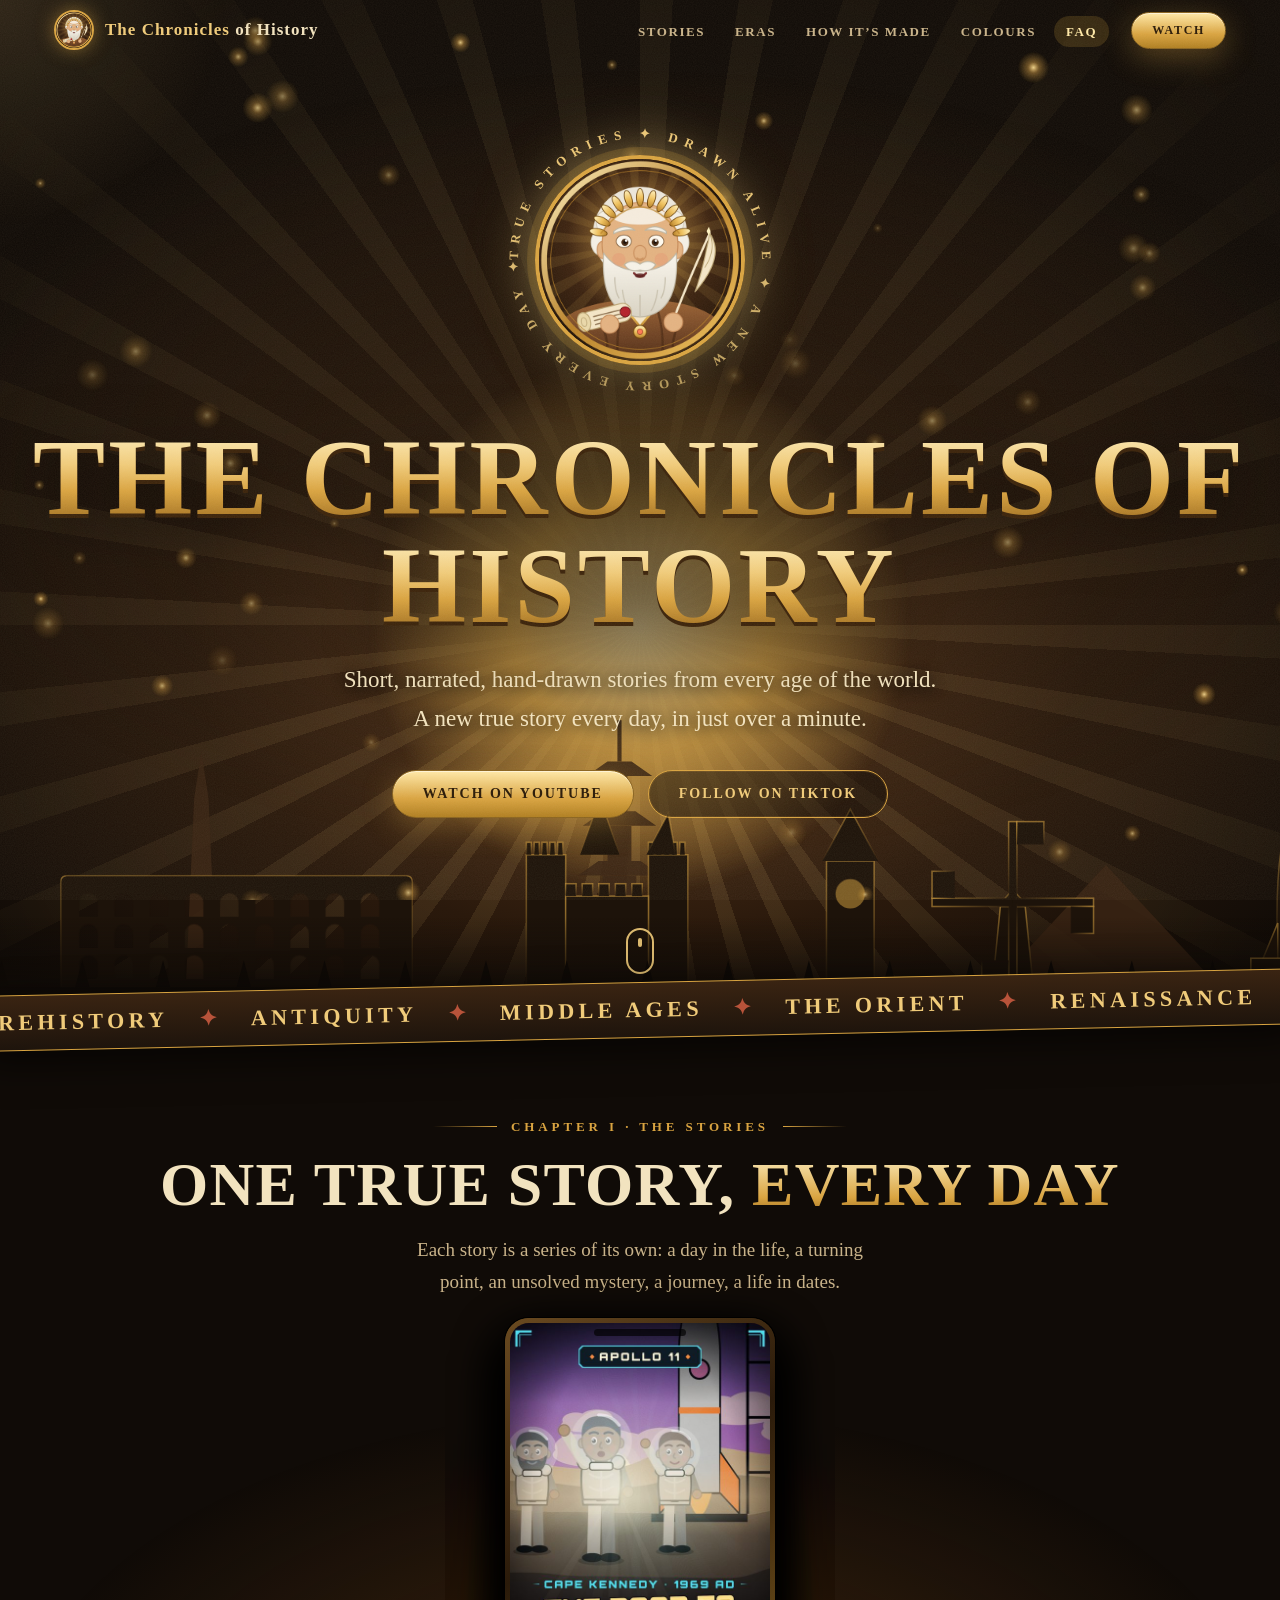
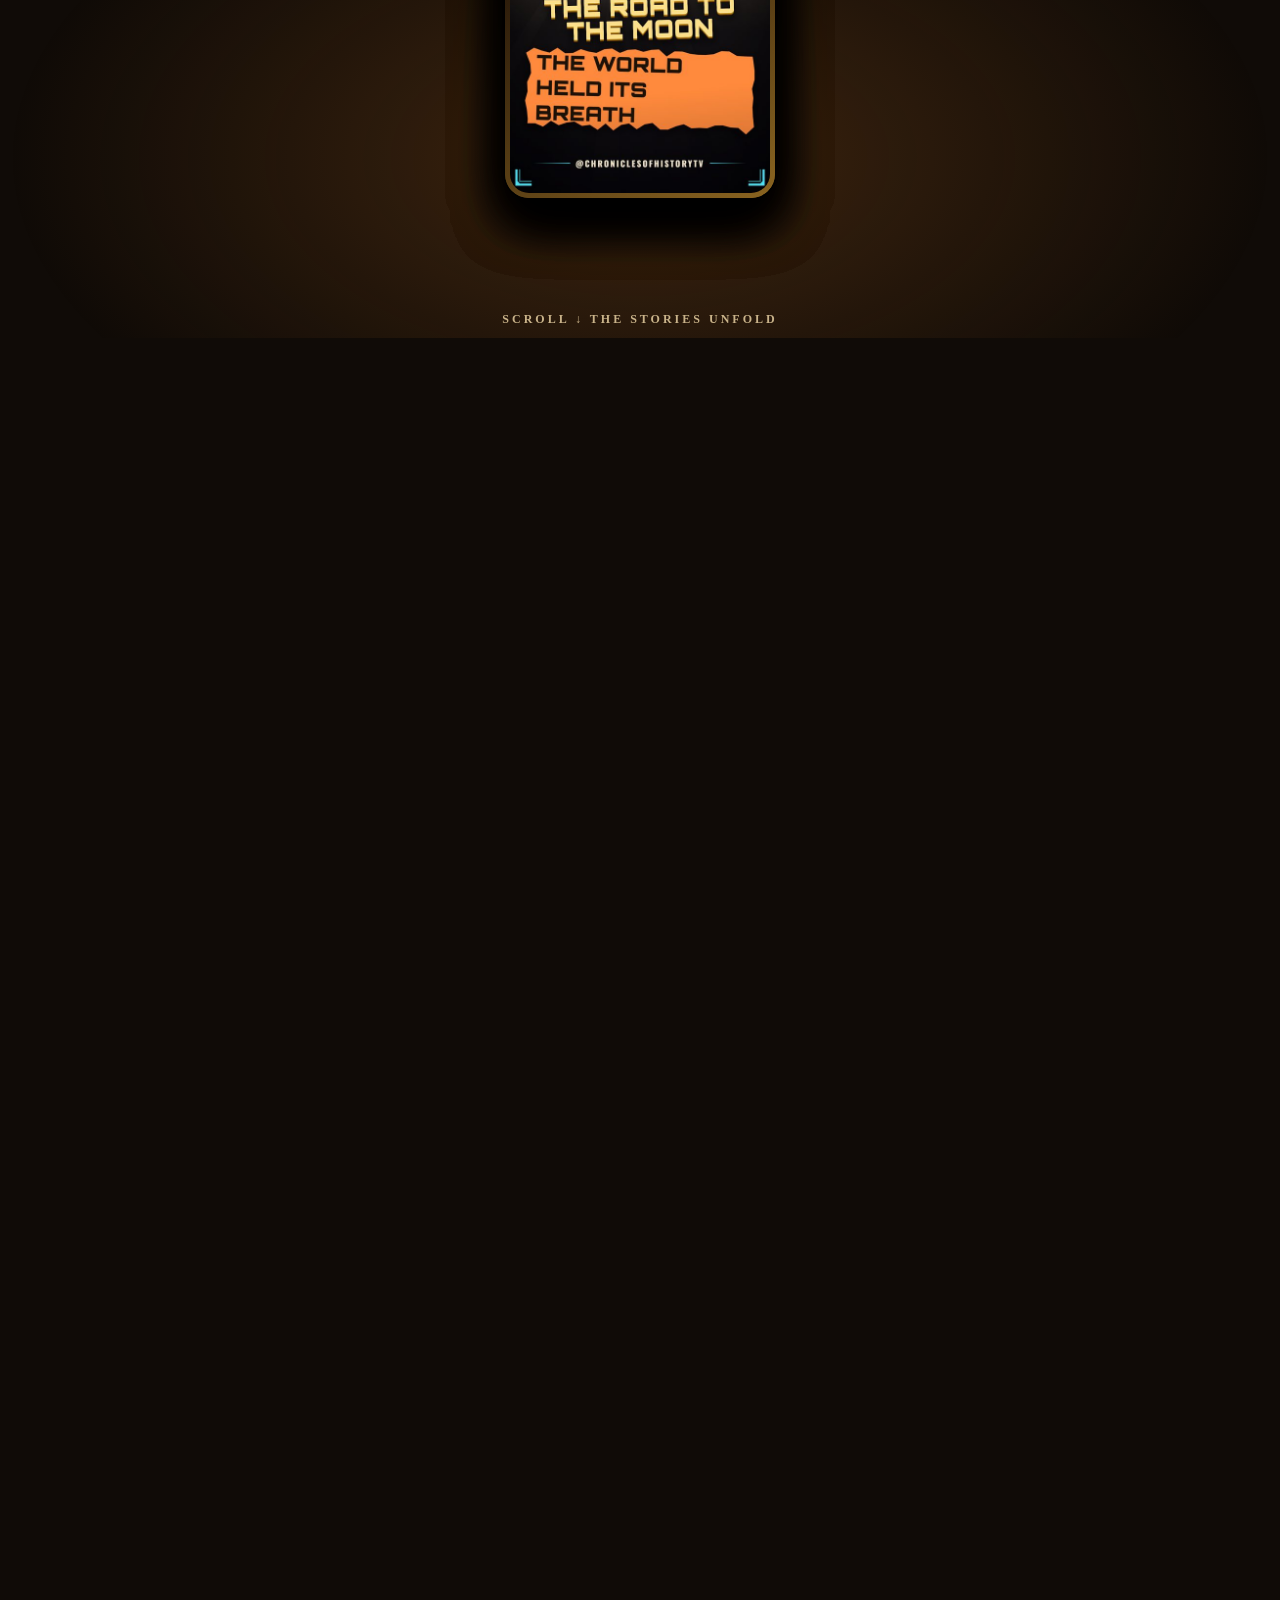
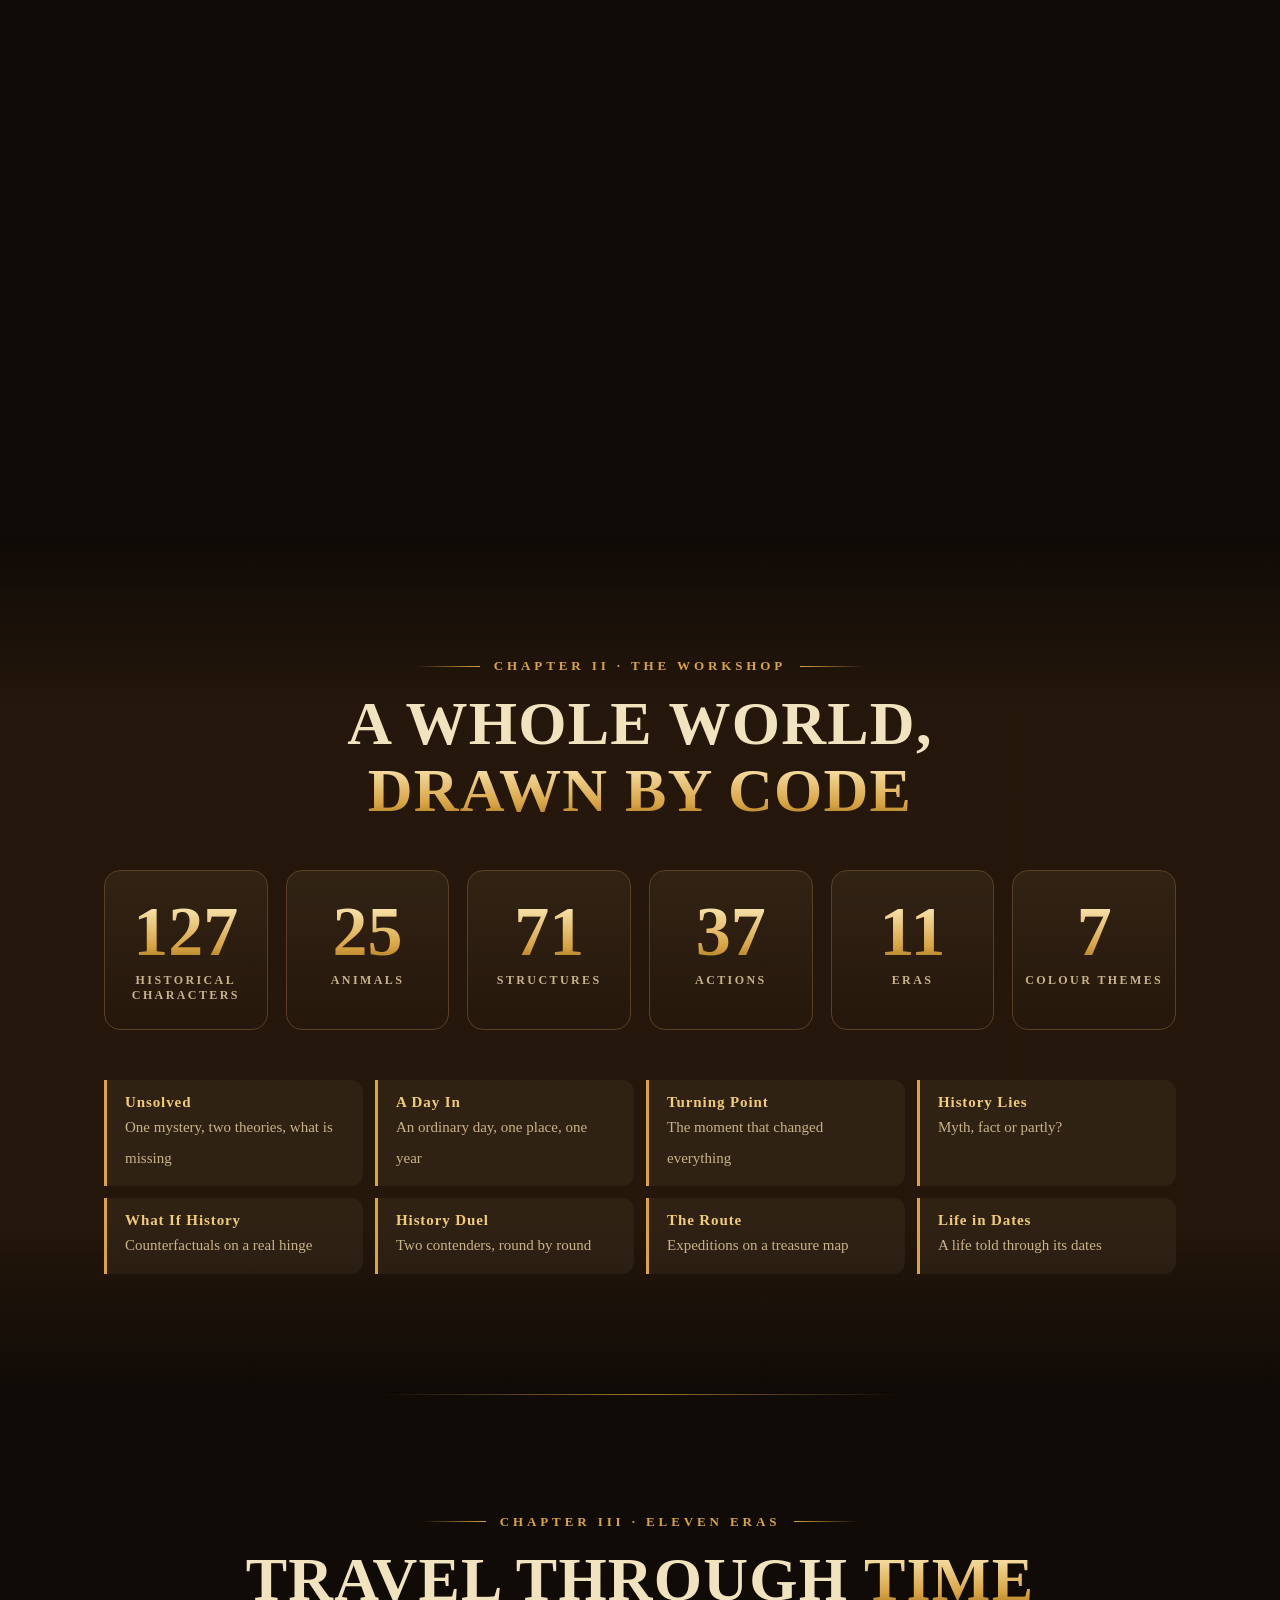
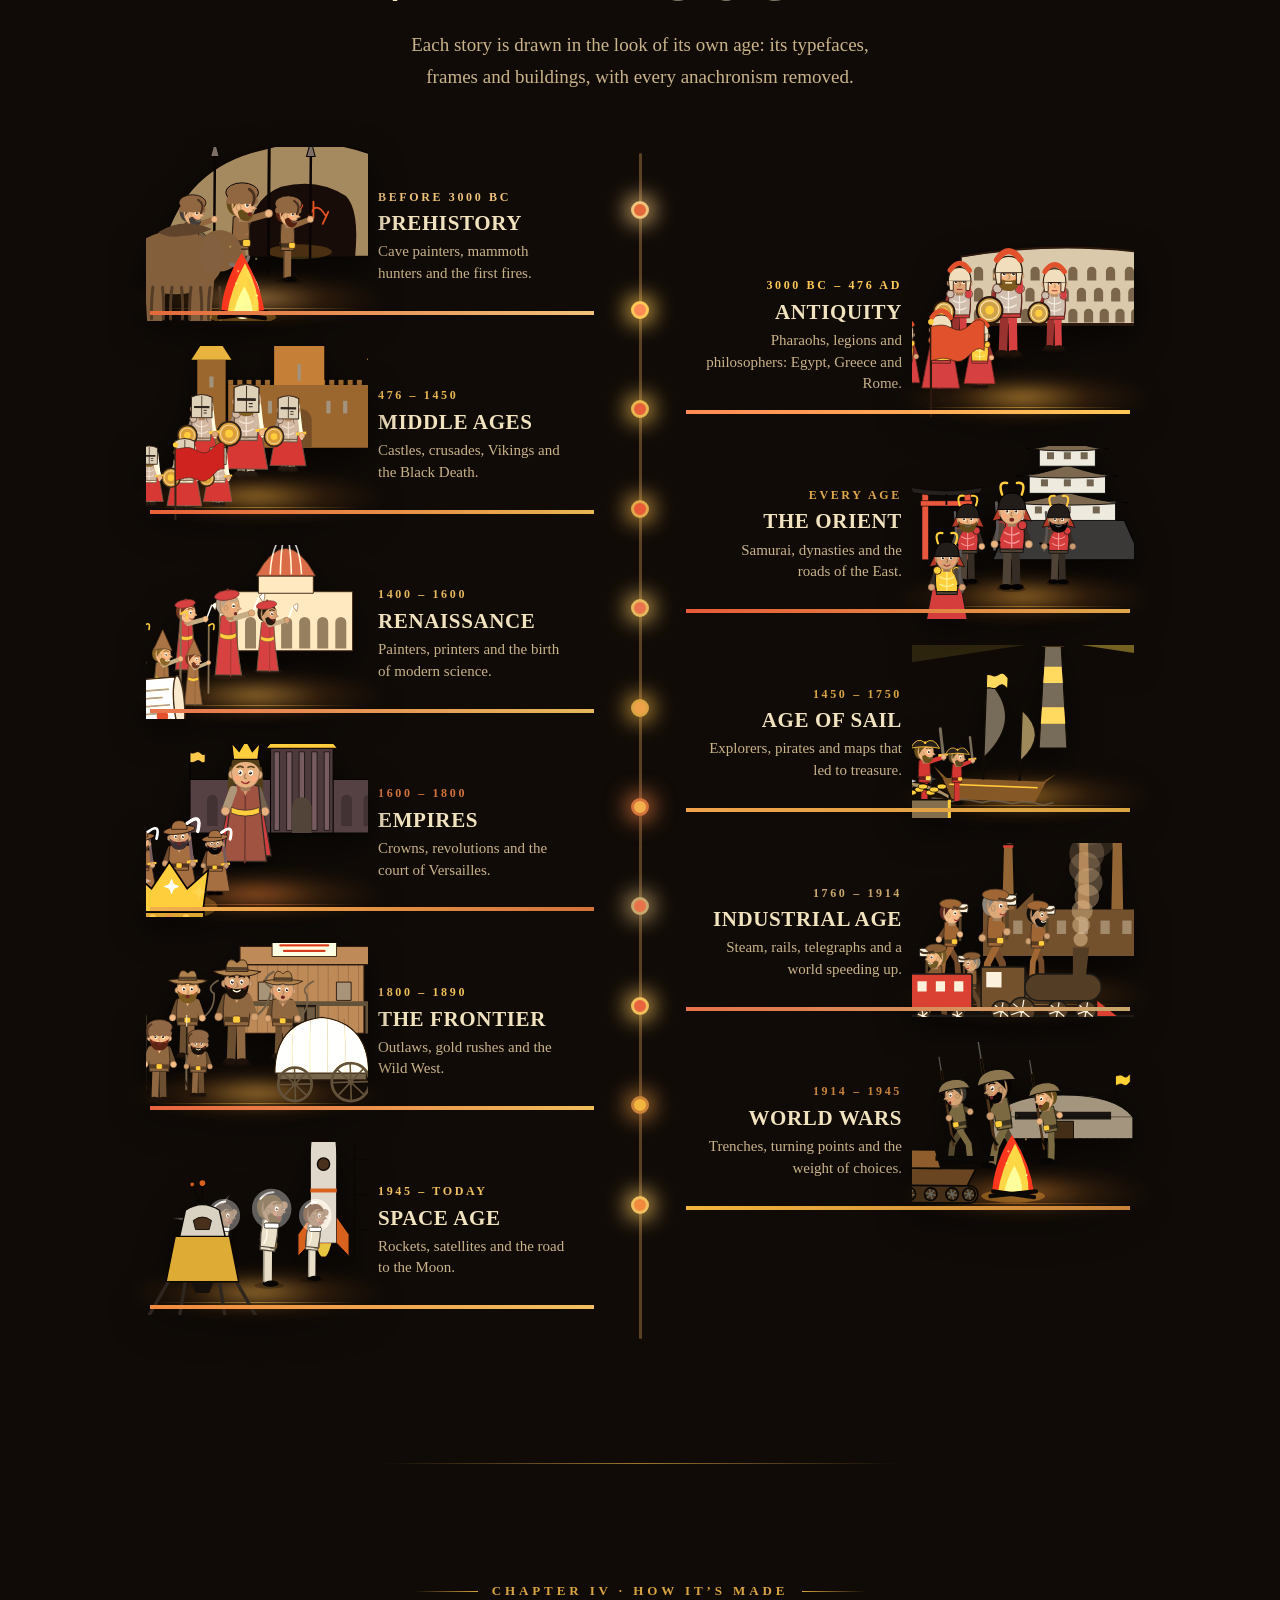
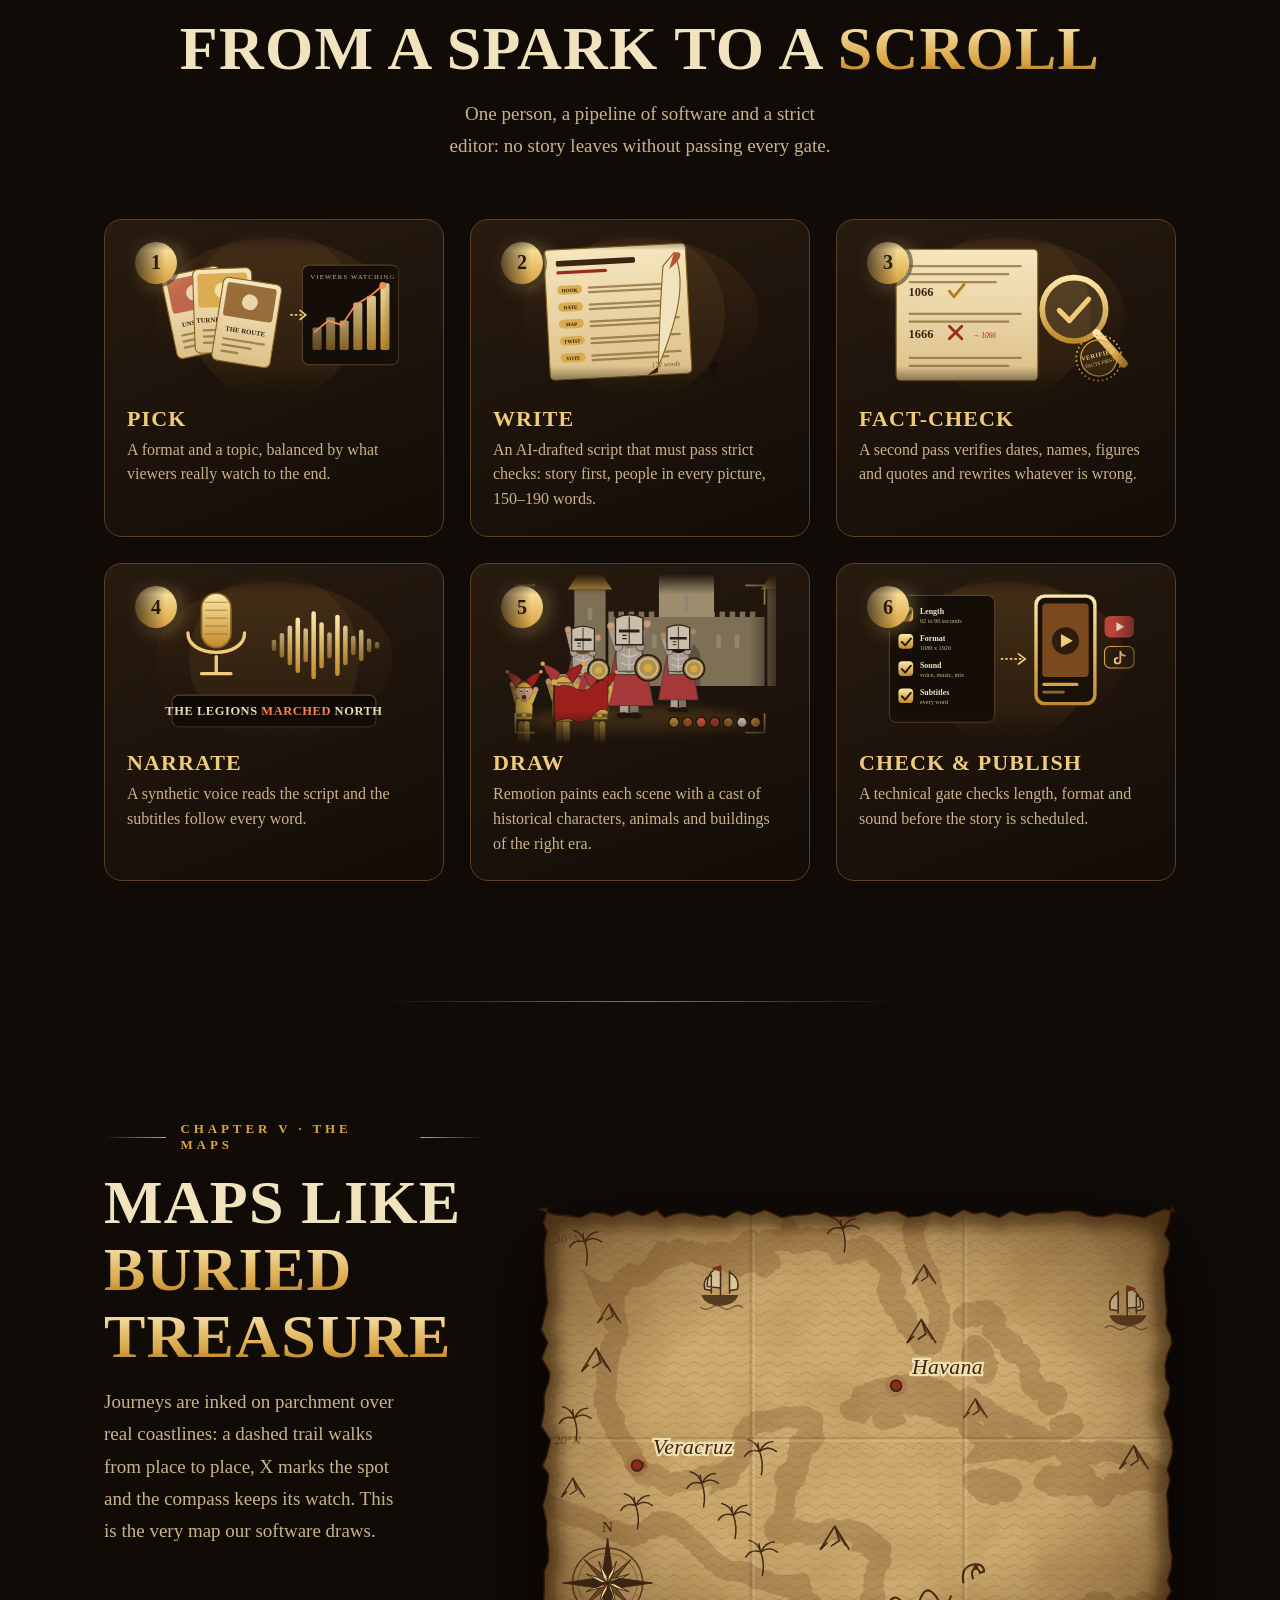
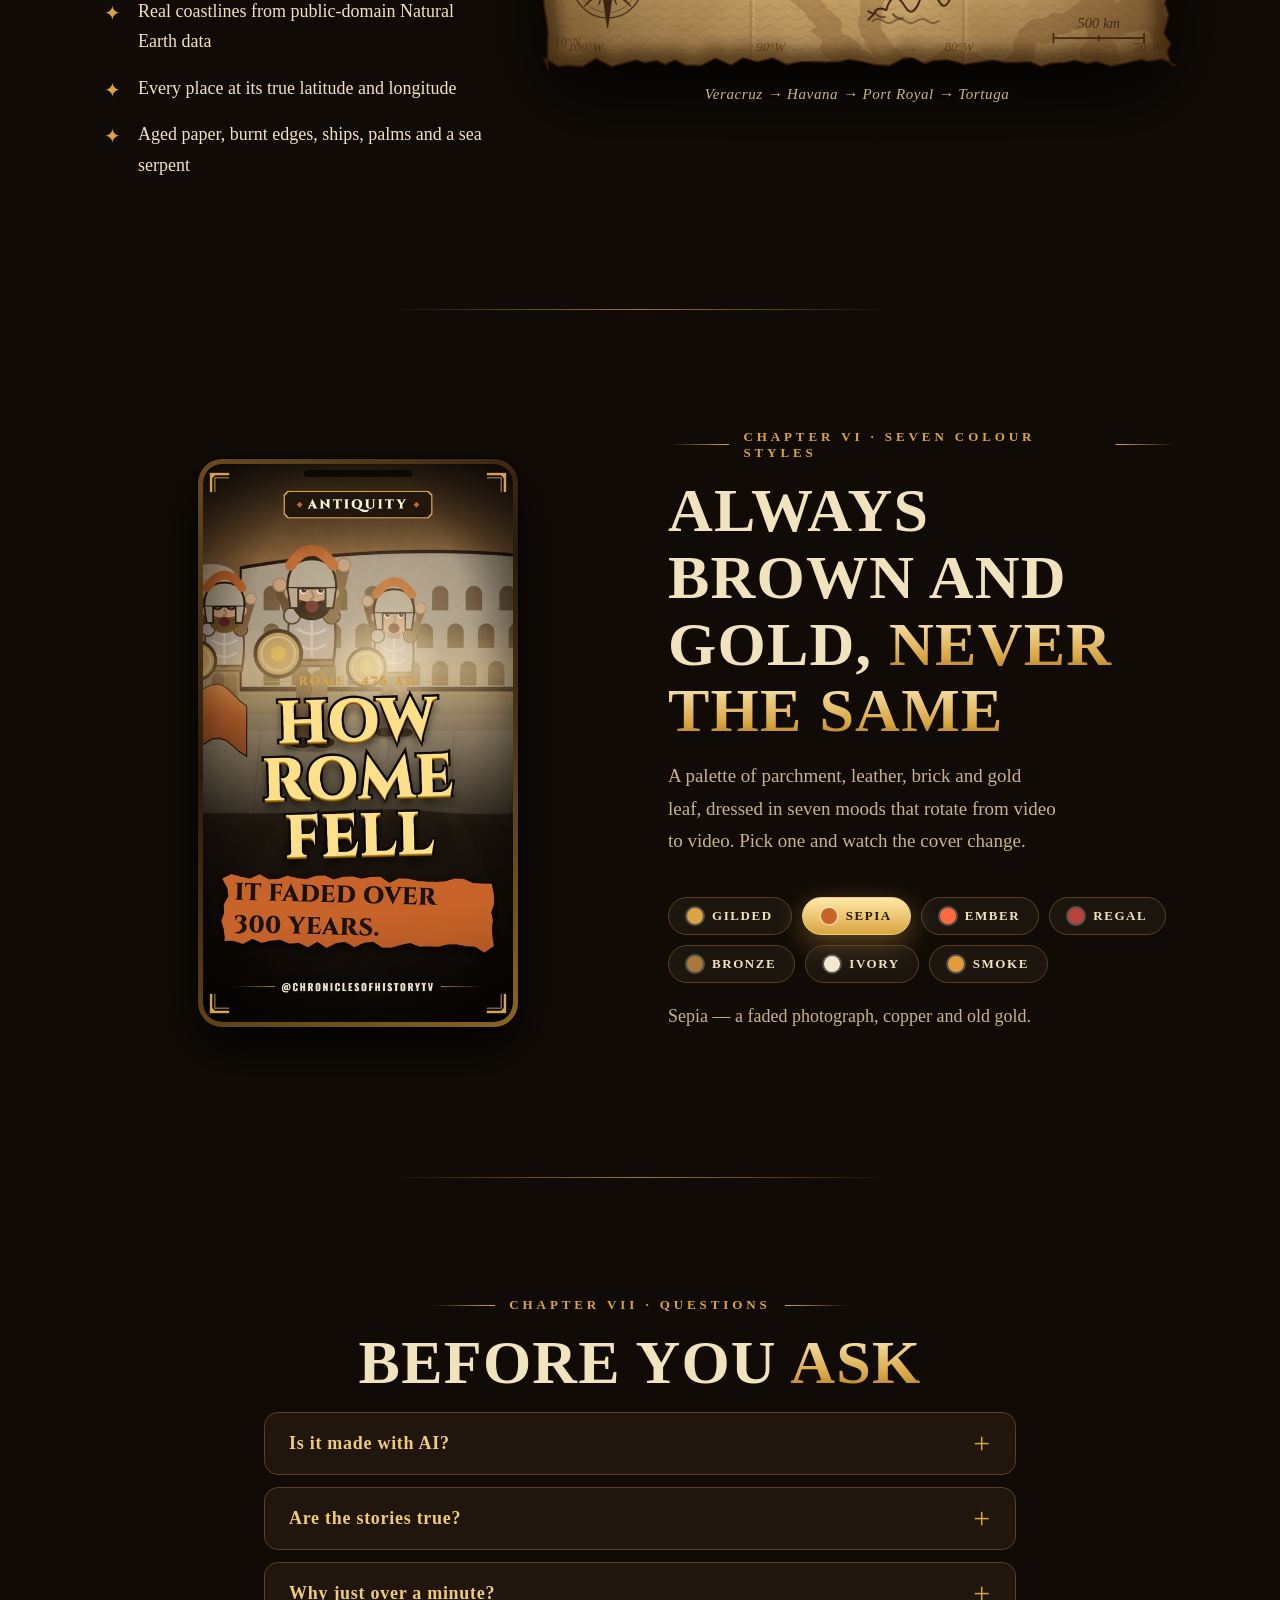
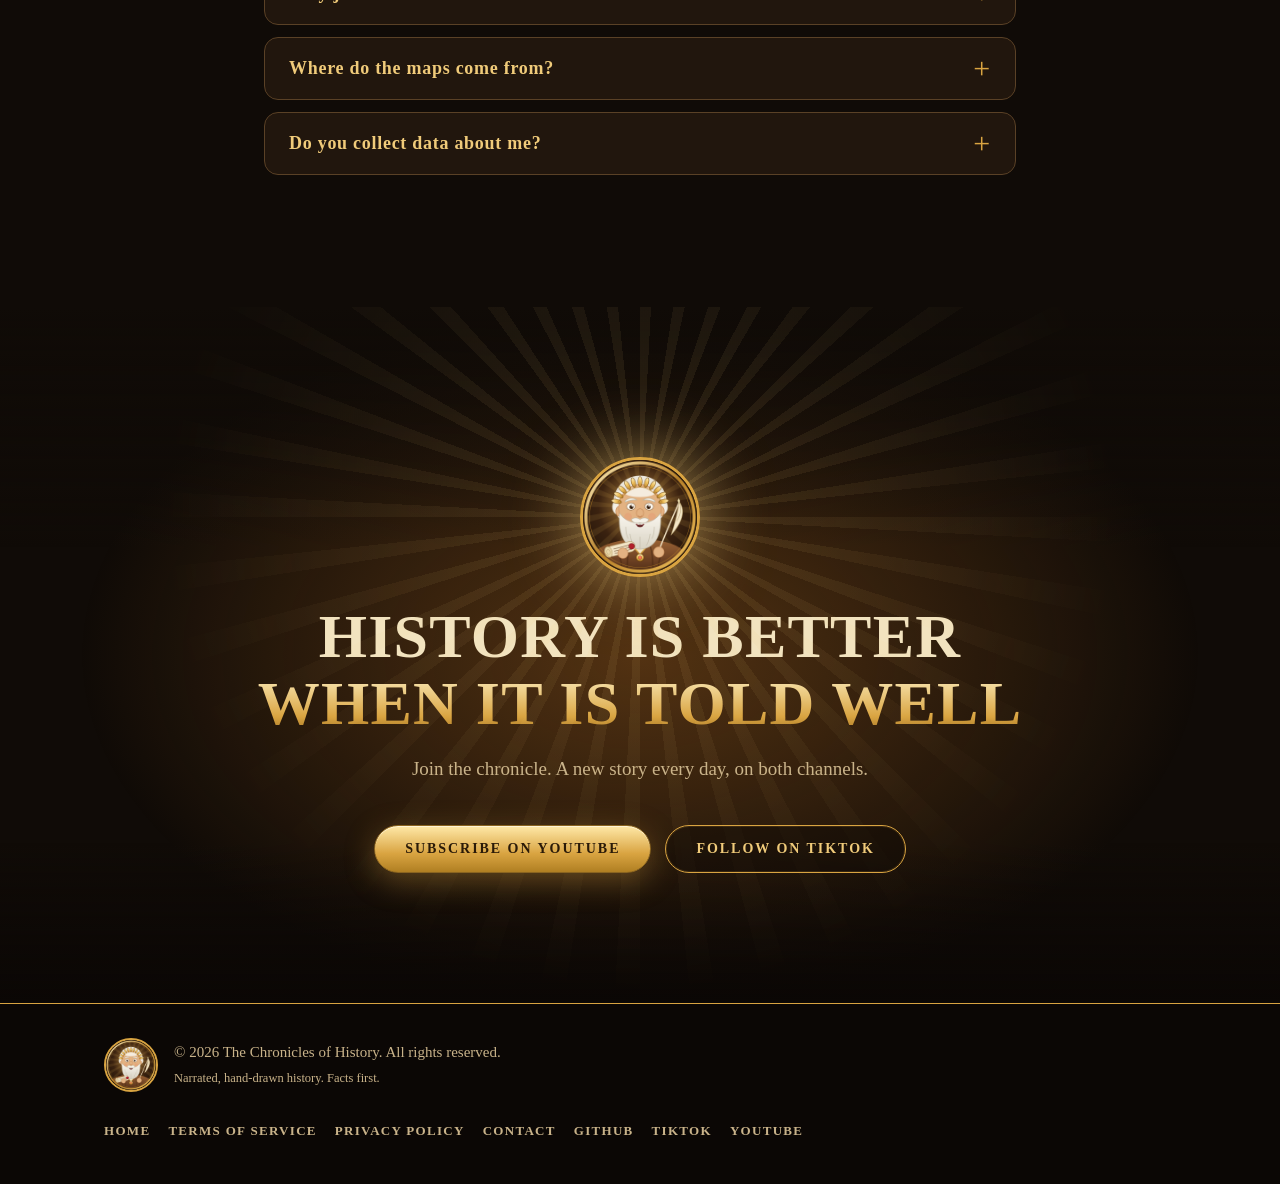
==== commit 14184ef1: "style(site): soft blurred ground under the era figures Co-Authored-By: Claude Sonnet 5.5 <noreply@an" ====
--- a/docs/index.html
+++ b/docs/index.html
@@ -38,7 +38,7 @@
 <p class="sub rv">Each story is drawn in the look of its own age: its typefaces, frames and buildings, with every anachronism removed.</p>
 <div class="tl" id="tl"><div class="line"><i id="tlfill"></i></div><article class="era rv l" style="--a:#E4693A;--b:#F0C27A"><span class="dot"></span><div class="card"><div class="pic"><img src="assets/eras/prehistory.svg" alt="Drawing of Prehistory: Cave painters, mammoth hunters and the first fires." loading="lazy" width="1280" height="1000"></div><div class="txt"><small>before 3000 BC</small><h3>Prehistory</h3><p>Cave painters, mammoth hunters and the first fires.</p></div><i class="bar"></i></div></article><article class="era rv r" style="--a:#FF8A55;--b:#FFC857"><span class="dot"></span><div class="card"><div class="pic"><img src="assets/eras/antiquity.svg" alt="Drawing of Antiquity: Pharaohs, legions and philosophers: Egypt, Greece and Rome." loading="lazy" width="1280" height="1000"></div><div class="txt"><small>3000 BC – 476 AD</small><h3>Antiquity</h3><p>Pharaohs, legions and philosophers: Egypt, Greece and Rome.</p></div><i class="bar"></i></div></article><article class="era rv l" style="--a:#E8603A;--b:#E8B650"><span class="dot"></span><div class="card"><div class="pic"><img src="assets/eras/manuscript.svg" alt="Drawing of Middle Ages: Castles, crusades, Vikings and the Black Death." loading="lazy" width="1280" height="1000"></div><div class="txt"><small>476 – 1450</small><h3>Middle Ages</h3><p>Castles, crusades, Vikings and the Black Death.</p></div><i class="bar"></i></div></article><article class="era rv r" style="--a:#E85A38;--b:#E0A84A"><span class="dot"></span><div class="card"><div class="pic"><img src="assets/eras/orient.svg" alt="Drawing of The Orient: Samurai, dynasties and the roads of the East." loading="lazy" width="1280" height="1000"></div><div class="txt"><small>every age</small><h3>The Orient</h3><p>Samurai, dynasties and the roads of the East.</p></div><i class="bar"></i></div></article><article class="era rv l" style="--a:#E8744C;--b:#E6B85C"><span class="dot"></span><div class="card"><div class="pic"><img src="assets/eras/renaissance.svg" alt="Drawing of Renaissance: Painters, printers and the birth of modern science." loading="lazy" width="1280" height="1000"></div><div class="txt"><small>1400 – 1600</small><h3>Renaissance</h3><p>Painters, printers and the birth of modern science.</p></div><i class="bar"></i></div></article><article class="era rv r" style="--a:#F0A24A;--b:#D9A441"><span class="dot"></span><div class="card"><div class="pic"><img src="assets/eras/seachart.svg" alt="Drawing of Age of Sail: Explorers, pirates and maps that led to treasure." loading="lazy" width="1280" height="1000"></div><div class="txt"><small>1450 – 1750</small><h3>Age of Sail</h3><p>Explorers, pirates and maps that led to treasure.</p></div><i class="bar"></i></div></article><article class="era rv l" style="--a:#F2B04C;--b:#D4743C"><span class="dot"></span><div class="card"><div class="pic"><img src="assets/eras/empire.svg" alt="Drawing of Empires: Crowns, revolutions and the court of Versailles." loading="lazy" width="1280" height="1000"></div><div class="txt"><small>1600 – 1800</small><h3>Empires</h3><p>Crowns, revolutions and the court of Versailles.</p></div><i class="bar"></i></div></article><article class="era rv r" style="--a:#E8734A;--b:#C9A66B"><span class="dot"></span><div class="card"><div class="pic"><img src="assets/eras/industrial.svg" alt="Drawing of Industrial Age: Steam, rails, telegraphs and a world speeding up." loading="lazy" width="1280" height="1000"></div><div class="txt"><small>1760 – 1914</small><h3>Industrial Age</h3><p>Steam, rails, telegraphs and a world speeding up.</p></div><i class="bar"></i></div></article><article class="era rv l" style="--a:#E8643F;--b:#F0BE5A"><span class="dot"></span><div class="card"><div class="pic"><img src="assets/eras/frontier.svg" alt="Drawing of The Frontier: Outlaws, gold rushes and the Wild West." loading="lazy" width="1280" height="1000"></div><div class="txt"><small>1800 – 1890</small><h3>The Frontier</h3><p>Outlaws, gold rushes and the Wild West.</p></div><i class="bar"></i></div></article><article class="era rv r" style="--a:#F2B53D;--b:#C9823A"><span class="dot"></span><div class="card"><div class="pic"><img src="assets/eras/wartime.svg" alt="Drawing of World Wars: Trenches, turning points and the weight of choices." loading="lazy" width="1280" height="1000"></div><div class="txt"><small>1914 – 1945</small><h3>World Wars</h3><p>Trenches, turning points and the weight of choices.</p></div><i class="bar"></i></div></article><article class="era rv l" style="--a:#F28A3D;--b:#F0C060"><span class="dot"></span><div class="card"><div class="pic"><img src="assets/eras/spaceage.svg" alt="Drawing of Space Age: Rockets, satellites and the road to the Moon." loading="lazy" width="1280" height="1000"></div><div class="txt"><small>1945 – today</small><h3>Space Age</h3><p>Rockets, satellites and the road to the Moon.</p></div><i class="bar"></i></div></article></div></div></section><section class="block" id="how"><div class="container"><p class="kicker rv"><i></i>Chapter IV &middot; How it&rsquo;s made<i></i></p><h2 class="rv">From a spark to a <em>scroll</em></h2>
 <p class="sub rv">One person, a pipeline of software and a strict editor: no story leaves without passing every gate.</p>
-<ol class="steps"><li class="step rv" style="--d:0.0s"><div class="fig"><svg viewBox="0 0 480 300" role="img" aria-hidden="true"><defs><linearGradient id="fg" x1="0" y1="0" x2="0" y2="1"><stop offset="0" stop-color="#3A2614"/><stop offset="1" stop-color="#1A100A"/></linearGradient><linearGradient id="gold" x1="0" y1="0" x2="0" y2="1"><stop offset="0" stop-color="#FFE9A8"/><stop offset="1" stop-color="#C08A2A"/></linearGradient><linearGradient id="par" x1="0" y1="0" x2="0" y2="1"><stop offset="0" stop-color="#F6E7BF"/><stop offset="1" stop-color="#DCC089"/></linearGradient></defs><ellipse cx="240" cy="150" rx="210" ry="136" fill="url(#fg)" opacity=".9"/><circle cx="240" cy="150" r="150" fill="#D9A441" opacity=".08"/><g transform="translate(40 84) rotate(-12)"><rect width="104" height="148" rx="10" fill="url(#par)" stroke="#8A6420" stroke-width="2"/><rect x="8" y="8" width="88" height="60" rx="6" fill="#B8533A" opacity=".85"/><circle cx="52" cy="38" r="14" fill="#F6E7BF" opacity=".85"/><text x="52" y="94" text-anchor="middle" font-family="Georgia,serif" font-weight="700" font-size="12" fill="#3b2411">UNSOLVED</text><rect x="14" y="106" width="76" height="4" rx="2" fill="#8A6A34" opacity=".75"/><rect x="14" y="117" width="54" height="4" rx="2" fill="#8A6A34" opacity=".75"/><rect x="14" y="128" width="32" height="4" rx="2" fill="#8A6A34" opacity=".75"/></g><g transform="translate(96 70) rotate(-2)"><rect width="104" height="148" rx="10" fill="url(#par)" stroke="#8A6420" stroke-width="2"/><rect x="8" y="8" width="88" height="60" rx="6" fill="#D9A441" opacity=".85"/><circle cx="52" cy="38" r="14" fill="#F6E7BF" opacity=".85"/><text x="52" y="94" text-anchor="middle" font-family="Georgia,serif" font-weight="700" font-size="12" fill="#3b2411">TURNING POINT</text><rect x="14" y="106" width="76" height="4" rx="2" fill="#8A6A34" opacity=".75"/><rect x="14" y="117" width="54" height="4" rx="2" fill="#8A6A34" opacity=".75"/><rect x="14" y="128" width="32" height="4" rx="2" fill="#8A6A34" opacity=".75"/></g><g transform="translate(152 82) rotate(9)"><rect width="104" height="148" rx="10" fill="url(#par)" stroke="#8A6420" stroke-width="2"/><rect x="8" y="8" width="88" height="60" rx="6" fill="#8A5A24" opacity=".85"/><circle cx="52" cy="38" r="14" fill="#F6E7BF" opacity=".85"/><text x="52" y="94" text-anchor="middle" font-family="Georgia,serif" font-weight="700" font-size="12" fill="#3b2411">THE ROUTE</text><rect x="14" y="106" width="76" height="4" rx="2" fill="#8A6A34" opacity=".75"/><rect x="14" y="117" width="54" height="4" rx="2" fill="#8A6A34" opacity=".75"/><rect x="14" y="128" width="32" height="4" rx="2" fill="#8A6A34" opacity=".75"/></g><g transform="translate(290 62)"><rect width="170" height="176" rx="12" fill="#150E08" stroke="#5A4126" stroke-width="2"/><text x="14" y="24" font-family="Georgia,serif" font-size="12" fill="#C9B38A" letter-spacing="2">VIEWERS WATCHING</text><rect x="18" y="110" width="16" height="40" rx="3" fill="url(#gold)" opacity="0.45"/><rect x="42" y="92" width="16" height="58" rx="3" fill="url(#gold)" opacity="0.55"/><rect x="66" y="98" width="16" height="52" rx="3" fill="url(#gold)" opacity="0.65"/><rect x="90" y="66" width="16" height="84" rx="3" fill="url(#gold)" opacity="0.75"/><rect x="114" y="54" width="16" height="96" rx="3" fill="url(#gold)" opacity="0.8500000000000001"/><rect x="138" y="32" width="16" height="118" rx="3" fill="url(#gold)" opacity="0.95"/><path d="M22 118 L46 98 L70 106 L94 70 L118 56 L142 36" fill="none" stroke="#FF8A55" stroke-width="3" stroke-linecap="round" stroke-linejoin="round"/><circle cx="142" cy="36" r="6" fill="#FF8A55"/></g><path d="M270 150 H292" stroke="#F0CB7A" stroke-width="3" stroke-dasharray="2 6" stroke-linecap="round"/><path d="M286 142 l10 8 -10 8" fill="none" stroke="#F0CB7A" stroke-width="3" stroke-linecap="round"/></svg><span class="n">1</span></div><div class="stxt"><b>Pick</b><p>A format and a topic, balanced by what viewers really watch to the end.</p></div></li><li class="step rv" style="--d:0.1s"><div class="fig"><svg viewBox="0 0 480 300" role="img" aria-hidden="true"><defs><linearGradient id="fg" x1="0" y1="0" x2="0" y2="1"><stop offset="0" stop-color="#3A2614"/><stop offset="1" stop-color="#1A100A"/></linearGradient><linearGradient id="gold" x1="0" y1="0" x2="0" y2="1"><stop offset="0" stop-color="#FFE9A8"/><stop offset="1" stop-color="#C08A2A"/></linearGradient><linearGradient id="par" x1="0" y1="0" x2="0" y2="1"><stop offset="0" stop-color="#F6E7BF"/><stop offset="1" stop-color="#DCC089"/></linearGradient></defs><ellipse cx="240" cy="150" rx="210" ry="136" fill="url(#fg)" opacity=".9"/><circle cx="240" cy="150" r="150" fill="#D9A441" opacity=".08"/><g transform="translate(70 36) rotate(-3)"><rect width="250" height="230" rx="8" fill="url(#par)" stroke="#8A6420" stroke-width="2"/><rect x="20" y="20" width="140" height="10" rx="3" fill="#3b2411"/><rect x="20" y="38" width="90" height="6" rx="3" fill="#9A2D1F"/><g transform="translate(20 64)"><rect width="44" height="16" rx="8" fill="#D9A441" opacity=".85"/><text x="22" y="12" text-anchor="middle" font-family="Georgia,serif" font-size="9" font-weight="700" fill="#2a1a08">HOOK</text><rect x="54" y="4" width="160" height="4" rx="2" fill="#8A6A34" opacity=".75"/><rect x="54" y="12" width="138" height="4" rx="2" fill="#8A6A34" opacity=".75"/></g><g transform="translate(20 94)"><rect width="44" height="16" rx="8" fill="#D9A441" opacity=".85"/><text x="22" y="12" text-anchor="middle" font-family="Georgia,serif" font-size="9" font-weight="700" fill="#2a1a08">DATE</text><rect x="54" y="4" width="160" height="4" rx="2" fill="#8A6A34" opacity=".75"/><rect x="54" y="12" width="138" height="4" rx="2" fill="#8A6A34" opacity=".75"/></g><g transform="translate(20 124)"><rect width="44" height="16" rx="8" fill="#D9A441" opacity=".85"/><text x="22" y="12" text-anchor="middle" font-family="Georgia,serif" font-size="9" font-weight="700" fill="#2a1a08">MAP</text><rect x="54" y="4" width="160" height="4" rx="2" fill="#8A6A34" opacity=".75"/><rect x="54" y="12" width="138" height="4" rx="2" fill="#8A6A34" opacity=".75"/></g><g transform="translate(20 154)"><rect width="44" height="16" rx="8" fill="#D9A441" opacity=".85"/><text x="22" y="12" text-anchor="middle" font-family="Georgia,serif" font-size="9" font-weight="700" fill="#2a1a08">TWIST</text><rect x="54" y="4" width="160" height="4" rx="2" fill="#8A6A34" opacity=".75"/><rect x="54" y="12" width="138" height="4" rx="2" fill="#8A6A34" opacity=".75"/></g><g transform="translate(20 184)"><rect width="44" height="16" rx="8" fill="#D9A441" opacity=".85"/><text x="22" y="12" text-anchor="middle" font-family="Georgia,serif" font-size="9" font-weight="700" fill="#2a1a08">VOTE</text><rect x="54" y="4" width="160" height="4" rx="2" fill="#8A6A34" opacity=".75"/><rect x="54" y="12" width="138" height="4" rx="2" fill="#8A6A34" opacity=".75"/></g><text x="230" y="216" text-anchor="end" font-family="Georgia,serif" font-style="italic" font-size="12" fill="#6b4521">172 words</text></g><g transform="translate(300 40) rotate(28)"><path d="M0 0 C40 30 60 90 70 190 C50 150 20 90 -6 30 Z" fill="#F2E3BF" stroke="#8A6420" stroke-width="2"/><path d="M70 190 L60 214 L74 200Z" fill="#3b2411"/><path d="M0 0 C10 -10 20 -4 6 30Z" fill="#B8533A"/></g><circle cx="372" cy="240" r="7" fill="#150E08" opacity=".9"/><path d="M372 250 c-6 12 6 12 0 22" stroke="#150E08" stroke-width="3" fill="none" stroke-linecap="round" opacity=".7"/></svg><span class="n">2</span></div><div class="stxt"><b>Write</b><p>An AI-drafted script that must pass strict checks: story first, people in every picture, 150–190 words.</p></div></li><li class="step rv" style="--d:0.2s"><div class="fig"><svg viewBox="0 0 480 300" role="img" aria-hidden="true"><defs><linearGradient id="fg" x1="0" y1="0" x2="0" y2="1"><stop offset="0" stop-color="#3A2614"/><stop offset="1" stop-color="#1A100A"/></linearGradient><linearGradient id="gold" x1="0" y1="0" x2="0" y2="1"><stop offset="0" stop-color="#FFE9A8"/><stop offset="1" stop-color="#C08A2A"/></linearGradient><linearGradient id="par" x1="0" y1="0" x2="0" y2="1"><stop offset="0" stop-color="#F6E7BF"/><stop offset="1" stop-color="#DCC089"/></linearGradient></defs><ellipse cx="240" cy="150" rx="210" ry="136" fill="url(#fg)" opacity=".9"/><circle cx="240" cy="150" r="150" fill="#D9A441" opacity=".08"/><g transform="translate(46 34)"><rect width="250" height="232" rx="8" fill="url(#par)" stroke="#8A6420" stroke-width="2"/><rect x="22" y="28" width="200" height="4" rx="2" fill="#8A6A34" opacity=".75"/><rect x="22" y="42" width="178" height="4" rx="2" fill="#8A6A34" opacity=".75"/><rect x="22" y="56" width="156" height="4" rx="2" fill="#8A6A34" opacity=".75"/><g transform="translate(22 82)"><text font-family="Georgia,serif" font-weight="700" font-size="22" fill="#3b2411">1066</text><path d="M72 -8 l8 10 18 -22" fill="none" stroke="#B07F22" stroke-width="5" stroke-linecap="round" stroke-linejoin="round"/></g><rect x="22" y="112" width="200" height="4" rx="2" fill="#8A6A34" opacity=".75"/><rect x="22" y="126" width="178" height="4" rx="2" fill="#8A6A34" opacity=".75"/><g transform="translate(22 156)"><text font-family="Georgia,serif" font-weight="700" font-size="22" fill="#3b2411">1666</text><path d="M72 -20 l22 22 M94 -20 l-22 22" fill="none" stroke="#9A2D1F" stroke-width="5" stroke-linecap="round"/><text x="112" y="0" font-family="Georgia,serif" font-style="italic" font-size="13" fill="#9A2D1F">&#8594; 1066</text></g><rect x="22" y="190" width="200" height="4" rx="2" fill="#8A6A34" opacity=".75"/><rect x="22" y="204" width="178" height="4" rx="2" fill="#8A6A34" opacity=".75"/></g><g transform="translate(290 70)"><circle cx="70" cy="70" r="56" fill="#F0CB7A" fill-opacity=".14" stroke="url(#gold)" stroke-width="10"/><path d="M110 112 L158 166" stroke="url(#gold)" stroke-width="14" stroke-linecap="round"/><path d="M44 72 l18 18 34 -38" fill="none" stroke="#F0CB7A" stroke-width="9" stroke-linecap="round" stroke-linejoin="round"/></g><g transform="translate(404 226) rotate(-14)"><circle r="40" fill="none" stroke="#D9A441" stroke-width="3" stroke-dasharray="3 5"/><circle r="32" fill="#D9A441" fill-opacity=".14" stroke="#D9A441" stroke-width="2"/><text y="-2" text-anchor="middle" font-family="Georgia,serif" font-weight="700" font-size="11" fill="#F0CB7A" letter-spacing="1">VERIFIED</text><text y="12" text-anchor="middle" font-family="Georgia,serif" font-size="9" fill="#F0CB7A">FACTS FIRST</text></g></svg><span class="n">3</span></div><div class="stxt"><b>Fact-check</b><p>A second pass verifies dates, names, figures and quotes and rewrites whatever is wrong.</p></div></li><li class="step rv" style="--d:0.0s"><div class="fig"><svg viewBox="0 0 480 300" role="img" aria-hidden="true"><defs><linearGradient id="fg" x1="0" y1="0" x2="0" y2="1"><stop offset="0" stop-color="#3A2614"/><stop offset="1" stop-color="#1A100A"/></linearGradient><linearGradient id="gold" x1="0" y1="0" x2="0" y2="1"><stop offset="0" stop-color="#FFE9A8"/><stop offset="1" stop-color="#C08A2A"/></linearGradient><linearGradient id="par" x1="0" y1="0" x2="0" y2="1"><stop offset="0" stop-color="#F6E7BF"/><stop offset="1" stop-color="#DCC089"/></linearGradient></defs><ellipse cx="240" cy="150" rx="210" ry="136" fill="url(#fg)" opacity=".9"/><circle cx="240" cy="150" r="150" fill="#D9A441" opacity=".08"/><g transform="translate(60 34)"><rect x="52" y="0" width="52" height="96" rx="26" fill="url(#gold)" stroke="#8A6420" stroke-width="3"/><path d="M58 16 H98" stroke="#8A6420" stroke-width="2" opacity=".6"/><path d="M58 30 H98" stroke="#8A6420" stroke-width="2" opacity=".6"/><path d="M58 44 H98" stroke="#8A6420" stroke-width="2" opacity=".6"/><path d="M58 58 H98" stroke="#8A6420" stroke-width="2" opacity=".6"/><path d="M58 72 H98" stroke="#8A6420" stroke-width="2" opacity=".6"/><path d="M28 70 C28 116 128 116 128 70" fill="none" stroke="#F0CB7A" stroke-width="6" stroke-linecap="round"/><path d="M78 112 V142 M52 142 H104" stroke="#F0CB7A" stroke-width="6" stroke-linecap="round"/></g><g transform="translate(236 56)"><rect x="0" y="60.0" width="8" height="20" rx="4" fill="url(#gold)" opacity="0.4928571428571428"/><rect x="14" y="48.0" width="8" height="44" rx="4" fill="url(#gold)" opacity="0.6642857142857143"/><rect x="28" y="35.0" width="8" height="70" rx="4" fill="url(#gold)" opacity="0.85"/><rect x="42" y="21.0" width="8" height="98" rx="4" fill="url(#gold)" opacity="1.0499999999999998"/><rect x="56" y="40.0" width="8" height="60" rx="4" fill="url(#gold)" opacity="0.7785714285714285"/><rect x="70" y="10.0" width="8" height="120" rx="4" fill="url(#gold)" opacity="1.207142857142857"/><rect x="84" y="29.0" width="8" height="82" rx="4" fill="url(#gold)" opacity="0.9357142857142857"/><rect x="98" y="47.0" width="8" height="46" rx="4" fill="url(#gold)" opacity="0.6785714285714286"/><rect x="112" y="16.0" width="8" height="108" rx="4" fill="url(#gold)" opacity="1.1214285714285714"/><rect x="126" y="35.0" width="8" height="70" rx="4" fill="url(#gold)" opacity="0.85"/><rect x="140" y="53.0" width="8" height="34" rx="4" fill="url(#gold)" opacity="0.5928571428571429"/><rect x="154" y="42.0" width="8" height="56" rx="4" fill="url(#gold)" opacity="0.75"/><rect x="168" y="58.0" width="8" height="24" rx="4" fill="url(#gold)" opacity="0.5214285714285714"/><rect x="182" y="64.0" width="8" height="12" rx="4" fill="url(#gold)" opacity="0.4357142857142857"/></g><g transform="translate(60 214)"><rect width="360" height="56" rx="12" fill="#0E0805" stroke="#5A4126" stroke-width="2"/><text x="180" y="35" text-anchor="middle" font-family="Georgia,serif" font-weight="700" font-size="22" fill="#F2E3BF" letter-spacing="1">THE LEGIONS <tspan fill="#FF8A55">MARCHED</tspan> NORTH</text></g></svg><span class="n">4</span></div><div class="stxt"><b>Narrate</b><p>A synthetic voice reads the script and the subtitles follow every word.</p></div></li><li class="step rv" style="--d:0.1s"><div class="fig"><svg viewBox="0 0 480 300" role="img" aria-hidden="true"><defs><clipPath id="dc"><rect width="480" height="300" rx="0"/></clipPath></defs><g clip-path="url(#dc)"><image href="assets/eras/draw.svg" x="0" y="0" width="480" height="338" preserveAspectRatio="xMidYMid slice"/><path d="M20 20 h34 M20 20 v34 M460 20 h-34 M460 20 v34 M20 280 h34 M20 280 v-34 M460 280 h-34 M460 280 v-34" stroke="#F0CB7A" stroke-width="3" fill="none" opacity=".9"/><g transform="translate(300 262)"><circle cx="0" cy="0" r="9" fill="#D9A441" stroke="#100B07" stroke-width="2"/><circle cx="24" cy="0" r="9" fill="#C8642A" stroke="#100B07" stroke-width="2"/><circle cx="48" cy="0" r="9" fill="#FF6A3D" stroke="#100B07" stroke-width="2"/><circle cx="72" cy="0" r="9" fill="#B8433A" stroke="#100B07" stroke-width="2"/><circle cx="96" cy="0" r="9" fill="#A8793A" stroke="#100B07" stroke-width="2"/><circle cx="120" cy="0" r="9" fill="#F4EAD2" stroke="#100B07" stroke-width="2"/><circle cx="144" cy="0" r="9" fill="#E39A3B" stroke="#100B07" stroke-width="2"/></g></g></svg><span class="n">5</span></div><div class="stxt"><b>Draw</b><p>Remotion paints each scene with a cast of historical characters, animals and buildings of the right era.</p></div></li><li class="step rv" style="--d:0.2s"><div class="fig"><svg viewBox="0 0 480 300" role="img" aria-hidden="true"><defs><linearGradient id="fg" x1="0" y1="0" x2="0" y2="1"><stop offset="0" stop-color="#3A2614"/><stop offset="1" stop-color="#1A100A"/></linearGradient><linearGradient id="gold" x1="0" y1="0" x2="0" y2="1"><stop offset="0" stop-color="#FFE9A8"/><stop offset="1" stop-color="#C08A2A"/></linearGradient><linearGradient id="par" x1="0" y1="0" x2="0" y2="1"><stop offset="0" stop-color="#F6E7BF"/><stop offset="1" stop-color="#DCC089"/></linearGradient></defs><ellipse cx="240" cy="150" rx="210" ry="136" fill="url(#fg)" opacity=".9"/><circle cx="240" cy="150" r="150" fill="#D9A441" opacity=".08"/><g transform="translate(34 38)"><rect width="186" height="224" rx="12" fill="#150E08" stroke="#5A4126" stroke-width="2"/><g transform="translate(16 20)"><rect width="26" height="26" rx="7" fill="url(#gold)"/><path d="M6 14 l6 6 10 -12" fill="none" stroke="#2a1a08" stroke-width="3.5" stroke-linecap="round" stroke-linejoin="round"/><text x="38" y="12" font-family="Georgia,serif" font-weight="700" font-size="14" fill="#F2E3BF">Length</text><text x="38" y="28" font-family="Georgia,serif" font-size="11" fill="#C9B38A">62 to 90 seconds</text></g><g transform="translate(16 68)"><rect width="26" height="26" rx="7" fill="url(#gold)"/><path d="M6 14 l6 6 10 -12" fill="none" stroke="#2a1a08" stroke-width="3.5" stroke-linecap="round" stroke-linejoin="round"/><text x="38" y="12" font-family="Georgia,serif" font-weight="700" font-size="14" fill="#F2E3BF">Format</text><text x="38" y="28" font-family="Georgia,serif" font-size="11" fill="#C9B38A">1080 x 1920</text></g><g transform="translate(16 116)"><rect width="26" height="26" rx="7" fill="url(#gold)"/><path d="M6 14 l6 6 10 -12" fill="none" stroke="#2a1a08" stroke-width="3.5" stroke-linecap="round" stroke-linejoin="round"/><text x="38" y="12" font-family="Georgia,serif" font-weight="700" font-size="14" fill="#F2E3BF">Sound</text><text x="38" y="28" font-family="Georgia,serif" font-size="11" fill="#C9B38A">voice, music, mix</text></g><g transform="translate(16 164)"><rect width="26" height="26" rx="7" fill="url(#gold)"/><path d="M6 14 l6 6 10 -12" fill="none" stroke="#2a1a08" stroke-width="3.5" stroke-linecap="round" stroke-linejoin="round"/><text x="38" y="12" font-family="Georgia,serif" font-weight="700" font-size="14" fill="#F2E3BF">Subtitles</text><text x="38" y="28" font-family="Georgia,serif" font-size="11" fill="#C9B38A">every word</text></g></g><path d="M232 150 H270" stroke="#F0CB7A" stroke-width="3" stroke-dasharray="2 6" stroke-linecap="round"/><path d="M262 141 l12 9 -12 9" fill="none" stroke="#F0CB7A" stroke-width="3" stroke-linecap="round"/><g transform="translate(290 36)"><rect width="110" height="196" rx="18" fill="url(#gold)"/><rect x="6" y="6" width="98" height="184" rx="13" fill="#1A100A"/><rect x="14" y="16" width="82" height="130" rx="7" fill="#7A4A1E"/><circle cx="55" cy="82" r="24" fill="#100B07" opacity=".72"/><path d="M47 70 L47 94 L68 82Z" fill="#F0CB7A"/><rect x="14" y="156" width="64" height="6" rx="3" fill="#D9A441"/><rect x="14" y="170" width="40" height="5" rx="2.5" fill="#8A6A34"/></g><g transform="translate(414 74)"><rect width="52" height="38" rx="10" fill="#B8433A"/><path d="M21 11 L21 27 L35 19Z" fill="#F6E7BF"/></g><g transform="translate(414 128)"><rect width="52" height="38" rx="10" fill="#2A1C10" stroke="#D9A441" stroke-width="2"/><path d="M28 9 v16 a5 5 0 1 1 -5 -5 M28 9 c1 5 5 7 8 7" fill="none" stroke="#F0CB7A" stroke-width="3.2" stroke-linecap="round"/></g></svg><span class="n">6</span></div><div class="stxt"><b>Check &amp; publish</b><p>A technical gate checks length, format and sound before the story is scheduled.</p></div></li></ol></div></section><section class="block mapsec" id="maps"><div class="container two"><div class="copy"><p class="kicker rv"><i></i>Chapter V &middot; The maps<i></i></p>
+<ol class="steps"><li class="step rv" style="--d:0.0s"><div class="fig"><svg viewBox="0 0 480 300" role="img" aria-hidden="true"><defs><linearGradient id="fg" x1="0" y1="0" x2="0" y2="1"><stop offset="0" stop-color="#3A2614"/><stop offset="1" stop-color="#1A100A"/></linearGradient><linearGradient id="gold" x1="0" y1="0" x2="0" y2="1"><stop offset="0" stop-color="#FFE9A8"/><stop offset="1" stop-color="#C08A2A"/></linearGradient><linearGradient id="par" x1="0" y1="0" x2="0" y2="1"><stop offset="0" stop-color="#F6E7BF"/><stop offset="1" stop-color="#DCC089"/></linearGradient></defs><ellipse cx="240" cy="150" rx="210" ry="136" fill="url(#fg)" opacity=".9"/><circle cx="240" cy="150" r="150" fill="#D9A441" opacity=".08"/><g transform="translate(40 84) rotate(-12)"><rect width="104" height="148" rx="10" fill="url(#par)" stroke="#8A6420" stroke-width="2"/><rect x="8" y="8" width="88" height="60" rx="6" fill="#B8533A" opacity=".85"/><circle cx="52" cy="38" r="14" fill="#F6E7BF" opacity=".85"/><text x="52" y="94" text-anchor="middle" font-family="Georgia,serif" font-weight="700" font-size="12" fill="#3b2411">UNSOLVED</text><rect x="14" y="106" width="76" height="4" rx="2" fill="#8A6A34" opacity=".75"/><rect x="14" y="117" width="54" height="4" rx="2" fill="#8A6A34" opacity=".75"/><rect x="14" y="128" width="32" height="4" rx="2" fill="#8A6A34" opacity=".75"/></g><g transform="translate(96 70) rotate(-2)"><rect width="104" height="148" rx="10" fill="url(#par)" stroke="#8A6420" stroke-width="2"/><rect x="8" y="8" width="88" height="60" rx="6" fill="#D9A441" opacity=".85"/><circle cx="52" cy="38" r="14" fill="#F6E7BF" opacity=".85"/><text x="52" y="94" text-anchor="middle" font-family="Georgia,serif" font-weight="700" font-size="12" fill="#3b2411">TURNING POINT</text><rect x="14" y="106" width="76" height="4" rx="2" fill="#8A6A34" opacity=".75"/><rect x="14" y="117" width="54" height="4" rx="2" fill="#8A6A34" opacity=".75"/><rect x="14" y="128" width="32" height="4" rx="2" fill="#8A6A34" opacity=".75"/></g><g transform="translate(152 82) rotate(9)"><rect width="104" height="148" rx="10" fill="url(#par)" stroke="#8A6420" stroke-width="2"/><rect x="8" y="8" width="88" height="60" rx="6" fill="#8A5A24" opacity=".85"/><circle cx="52" cy="38" r="14" fill="#F6E7BF" opacity=".85"/><text x="52" y="94" text-anchor="middle" font-family="Georgia,serif" font-weight="700" font-size="12" fill="#3b2411">THE ROUTE</text><rect x="14" y="106" width="76" height="4" rx="2" fill="#8A6A34" opacity=".75"/><rect x="14" y="117" width="54" height="4" rx="2" fill="#8A6A34" opacity=".75"/><rect x="14" y="128" width="32" height="4" rx="2" fill="#8A6A34" opacity=".75"/></g><g transform="translate(290 62)"><rect width="170" height="176" rx="12" fill="#150E08" stroke="#5A4126" stroke-width="2"/><text x="14" y="24" font-family="Georgia,serif" font-size="12" fill="#C9B38A" letter-spacing="2">VIEWERS WATCHING</text><rect x="18" y="110" width="16" height="40" rx="3" fill="url(#gold)" opacity="0.45"/><rect x="42" y="92" width="16" height="58" rx="3" fill="url(#gold)" opacity="0.55"/><rect x="66" y="98" width="16" height="52" rx="3" fill="url(#gold)" opacity="0.65"/><rect x="90" y="66" width="16" height="84" rx="3" fill="url(#gold)" opacity="0.75"/><rect x="114" y="54" width="16" height="96" rx="3" fill="url(#gold)" opacity="0.8500000000000001"/><rect x="138" y="32" width="16" height="118" rx="3" fill="url(#gold)" opacity="0.95"/><path d="M22 118 L46 98 L70 106 L94 70 L118 56 L142 36" fill="none" stroke="#FF8A55" stroke-width="3" stroke-linecap="round" stroke-linejoin="round"/><circle cx="142" cy="36" r="6" fill="#FF8A55"/></g><path d="M270 150 H292" stroke="#F0CB7A" stroke-width="3" stroke-dasharray="2 6" stroke-linecap="round"/><path d="M286 142 l10 8 -10 8" fill="none" stroke="#F0CB7A" stroke-width="3" stroke-linecap="round"/></svg><span class="n">1</span></div><div class="stxt"><b>Pick</b><p>A format and a topic, balanced by what viewers really watch to the end.</p></div></li><li class="step rv" style="--d:0.1s"><div class="fig"><svg viewBox="0 0 480 300" role="img" aria-hidden="true"><defs><linearGradient id="fg" x1="0" y1="0" x2="0" y2="1"><stop offset="0" stop-color="#3A2614"/><stop offset="1" stop-color="#1A100A"/></linearGradient><linearGradient id="gold" x1="0" y1="0" x2="0" y2="1"><stop offset="0" stop-color="#FFE9A8"/><stop offset="1" stop-color="#C08A2A"/></linearGradient><linearGradient id="par" x1="0" y1="0" x2="0" y2="1"><stop offset="0" stop-color="#F6E7BF"/><stop offset="1" stop-color="#DCC089"/></linearGradient></defs><ellipse cx="240" cy="150" rx="210" ry="136" fill="url(#fg)" opacity=".9"/><circle cx="240" cy="150" r="150" fill="#D9A441" opacity=".08"/><g transform="translate(70 36) rotate(-3)"><rect width="250" height="230" rx="8" fill="url(#par)" stroke="#8A6420" stroke-width="2"/><rect x="20" y="20" width="140" height="10" rx="3" fill="#3b2411"/><rect x="20" y="38" width="90" height="6" rx="3" fill="#9A2D1F"/><g transform="translate(20 64)"><rect width="44" height="16" rx="8" fill="#D9A441" opacity=".85"/><text x="22" y="12" text-anchor="middle" font-family="Georgia,serif" font-size="9" font-weight="700" fill="#2a1a08">HOOK</text><rect x="54" y="4" width="160" height="4" rx="2" fill="#8A6A34" opacity=".75"/><rect x="54" y="12" width="138" height="4" rx="2" fill="#8A6A34" opacity=".75"/></g><g transform="translate(20 94)"><rect width="44" height="16" rx="8" fill="#D9A441" opacity=".85"/><text x="22" y="12" text-anchor="middle" font-family="Georgia,serif" font-size="9" font-weight="700" fill="#2a1a08">DATE</text><rect x="54" y="4" width="160" height="4" rx="2" fill="#8A6A34" opacity=".75"/><rect x="54" y="12" width="138" height="4" rx="2" fill="#8A6A34" opacity=".75"/></g><g transform="translate(20 124)"><rect width="44" height="16" rx="8" fill="#D9A441" opacity=".85"/><text x="22" y="12" text-anchor="middle" font-family="Georgia,serif" font-size="9" font-weight="700" fill="#2a1a08">MAP</text><rect x="54" y="4" width="160" height="4" rx="2" fill="#8A6A34" opacity=".75"/><rect x="54" y="12" width="138" height="4" rx="2" fill="#8A6A34" opacity=".75"/></g><g transform="translate(20 154)"><rect width="44" height="16" rx="8" fill="#D9A441" opacity=".85"/><text x="22" y="12" text-anchor="middle" font-family="Georgia,serif" font-size="9" font-weight="700" fill="#2a1a08">TWIST</text><rect x="54" y="4" width="160" height="4" rx="2" fill="#8A6A34" opacity=".75"/><rect x="54" y="12" width="138" height="4" rx="2" fill="#8A6A34" opacity=".75"/></g><g transform="translate(20 184)"><rect width="44" height="16" rx="8" fill="#D9A441" opacity=".85"/><text x="22" y="12" text-anchor="middle" font-family="Georgia,serif" font-size="9" font-weight="700" fill="#2a1a08">VOTE</text><rect x="54" y="4" width="160" height="4" rx="2" fill="#8A6A34" opacity=".75"/><rect x="54" y="12" width="138" height="4" rx="2" fill="#8A6A34" opacity=".75"/></g><text x="230" y="216" text-anchor="end" font-family="Georgia,serif" font-style="italic" font-size="12" fill="#6b4521">172 words</text></g><g transform="translate(300 40) rotate(28)"><path d="M0 0 C40 30 60 90 70 190 C50 150 20 90 -6 30 Z" fill="#F2E3BF" stroke="#8A6420" stroke-width="2"/><path d="M70 190 L60 214 L74 200Z" fill="#3b2411"/><path d="M0 0 C10 -10 20 -4 6 30Z" fill="#B8533A"/></g><circle cx="372" cy="240" r="7" fill="#150E08" opacity=".9"/><path d="M372 250 c-6 12 6 12 0 22" stroke="#150E08" stroke-width="3" fill="none" stroke-linecap="round" opacity=".7"/></svg><span class="n">2</span></div><div class="stxt"><b>Write</b><p>An AI-drafted script that must pass strict checks: story first, people in every picture, 150–190 words.</p></div></li><li class="step rv" style="--d:0.2s"><div class="fig"><svg viewBox="0 0 480 300" role="img" aria-hidden="true"><defs><linearGradient id="fg" x1="0" y1="0" x2="0" y2="1"><stop offset="0" stop-color="#3A2614"/><stop offset="1" stop-color="#1A100A"/></linearGradient><linearGradient id="gold" x1="0" y1="0" x2="0" y2="1"><stop offset="0" stop-color="#FFE9A8"/><stop offset="1" stop-color="#C08A2A"/></linearGradient><linearGradient id="par" x1="0" y1="0" x2="0" y2="1"><stop offset="0" stop-color="#F6E7BF"/><stop offset="1" stop-color="#DCC089"/></linearGradient></defs><ellipse cx="240" cy="150" rx="210" ry="136" fill="url(#fg)" opacity=".9"/><circle cx="240" cy="150" r="150" fill="#D9A441" opacity=".08"/><g transform="translate(46 34)"><rect width="250" height="232" rx="8" fill="url(#par)" stroke="#8A6420" stroke-width="2"/><rect x="22" y="28" width="200" height="4" rx="2" fill="#8A6A34" opacity=".75"/><rect x="22" y="42" width="178" height="4" rx="2" fill="#8A6A34" opacity=".75"/><rect x="22" y="56" width="156" height="4" rx="2" fill="#8A6A34" opacity=".75"/><g transform="translate(22 82)"><text font-family="Georgia,serif" font-weight="700" font-size="22" fill="#3b2411">1066</text><path d="M72 -8 l8 10 18 -22" fill="none" stroke="#B07F22" stroke-width="5" stroke-linecap="round" stroke-linejoin="round"/></g><rect x="22" y="112" width="200" height="4" rx="2" fill="#8A6A34" opacity=".75"/><rect x="22" y="126" width="178" height="4" rx="2" fill="#8A6A34" opacity=".75"/><g transform="translate(22 156)"><text font-family="Georgia,serif" font-weight="700" font-size="22" fill="#3b2411">1666</text><path d="M72 -20 l22 22 M94 -20 l-22 22" fill="none" stroke="#9A2D1F" stroke-width="5" stroke-linecap="round"/><text x="112" y="0" font-family="Georgia,serif" font-style="italic" font-size="13" fill="#9A2D1F">&#8594; 1066</text></g><rect x="22" y="190" width="200" height="4" rx="2" fill="#8A6A34" opacity=".75"/><rect x="22" y="204" width="178" height="4" rx="2" fill="#8A6A34" opacity=".75"/></g><g transform="translate(290 70)"><circle cx="70" cy="70" r="56" fill="#F0CB7A" fill-opacity=".14" stroke="url(#gold)" stroke-width="10"/><path d="M110 112 L158 166" stroke="url(#gold)" stroke-width="14" stroke-linecap="round"/><path d="M44 72 l18 18 34 -38" fill="none" stroke="#F0CB7A" stroke-width="9" stroke-linecap="round" stroke-linejoin="round"/></g><g transform="translate(404 226) rotate(-14)"><circle r="40" fill="none" stroke="#D9A441" stroke-width="3" stroke-dasharray="3 5"/><circle r="32" fill="#D9A441" fill-opacity=".14" stroke="#D9A441" stroke-width="2"/><text y="-2" text-anchor="middle" font-family="Georgia,serif" font-weight="700" font-size="11" fill="#F0CB7A" letter-spacing="1">VERIFIED</text><text y="12" text-anchor="middle" font-family="Georgia,serif" font-size="9" fill="#F0CB7A">FACTS FIRST</text></g></svg><span class="n">3</span></div><div class="stxt"><b>Fact-check</b><p>A second pass verifies dates, names, figures and quotes and rewrites whatever is wrong.</p></div></li><li class="step rv" style="--d:0.0s"><div class="fig"><svg viewBox="0 0 480 300" role="img" aria-hidden="true"><defs><linearGradient id="fg" x1="0" y1="0" x2="0" y2="1"><stop offset="0" stop-color="#3A2614"/><stop offset="1" stop-color="#1A100A"/></linearGradient><linearGradient id="gold" x1="0" y1="0" x2="0" y2="1"><stop offset="0" stop-color="#FFE9A8"/><stop offset="1" stop-color="#C08A2A"/></linearGradient><linearGradient id="par" x1="0" y1="0" x2="0" y2="1"><stop offset="0" stop-color="#F6E7BF"/><stop offset="1" stop-color="#DCC089"/></linearGradient></defs><ellipse cx="240" cy="150" rx="210" ry="136" fill="url(#fg)" opacity=".9"/><circle cx="240" cy="150" r="150" fill="#D9A441" opacity=".08"/><g transform="translate(60 34)"><rect x="52" y="0" width="52" height="96" rx="26" fill="url(#gold)" stroke="#8A6420" stroke-width="3"/><path d="M58 16 H98" stroke="#8A6420" stroke-width="2" opacity=".6"/><path d="M58 30 H98" stroke="#8A6420" stroke-width="2" opacity=".6"/><path d="M58 44 H98" stroke="#8A6420" stroke-width="2" opacity=".6"/><path d="M58 58 H98" stroke="#8A6420" stroke-width="2" opacity=".6"/><path d="M58 72 H98" stroke="#8A6420" stroke-width="2" opacity=".6"/><path d="M28 70 C28 116 128 116 128 70" fill="none" stroke="#F0CB7A" stroke-width="6" stroke-linecap="round"/><path d="M78 112 V142 M52 142 H104" stroke="#F0CB7A" stroke-width="6" stroke-linecap="round"/></g><g transform="translate(236 56)"><rect x="0" y="60.0" width="8" height="20" rx="4" fill="url(#gold)" opacity="0.4928571428571428"/><rect x="14" y="48.0" width="8" height="44" rx="4" fill="url(#gold)" opacity="0.6642857142857143"/><rect x="28" y="35.0" width="8" height="70" rx="4" fill="url(#gold)" opacity="0.85"/><rect x="42" y="21.0" width="8" height="98" rx="4" fill="url(#gold)" opacity="1.0499999999999998"/><rect x="56" y="40.0" width="8" height="60" rx="4" fill="url(#gold)" opacity="0.7785714285714285"/><rect x="70" y="10.0" width="8" height="120" rx="4" fill="url(#gold)" opacity="1.207142857142857"/><rect x="84" y="29.0" width="8" height="82" rx="4" fill="url(#gold)" opacity="0.9357142857142857"/><rect x="98" y="47.0" width="8" height="46" rx="4" fill="url(#gold)" opacity="0.6785714285714286"/><rect x="112" y="16.0" width="8" height="108" rx="4" fill="url(#gold)" opacity="1.1214285714285714"/><rect x="126" y="35.0" width="8" height="70" rx="4" fill="url(#gold)" opacity="0.85"/><rect x="140" y="53.0" width="8" height="34" rx="4" fill="url(#gold)" opacity="0.5928571428571429"/><rect x="154" y="42.0" width="8" height="56" rx="4" fill="url(#gold)" opacity="0.75"/><rect x="168" y="58.0" width="8" height="24" rx="4" fill="url(#gold)" opacity="0.5214285714285714"/><rect x="182" y="64.0" width="8" height="12" rx="4" fill="url(#gold)" opacity="0.4357142857142857"/></g><g transform="translate(60 214)"><rect width="360" height="56" rx="12" fill="#0E0805" stroke="#5A4126" stroke-width="2"/><text x="180" y="35" text-anchor="middle" font-family="Georgia,serif" font-weight="700" font-size="22" fill="#F2E3BF" letter-spacing="1">THE LEGIONS <tspan fill="#FF8A55">MARCHED</tspan> NORTH</text></g></svg><span class="n">4</span></div><div class="stxt"><b>Narrate</b><p>A synthetic voice reads the script and the subtitles follow every word.</p></div></li><li class="step rv" style="--d:0.1s"><div class="fig"><svg viewBox="0 0 480 300" role="img" aria-hidden="true"><defs><filter id="gb" x="-20%" y="-60%" width="140%" height="220%"><feGaussianBlur stdDeviation="9"/></filter><clipPath id="dc"><rect width="480" height="300" rx="0"/></clipPath></defs><g clip-path="url(#dc)"><ellipse cx="240" cy="262" rx="200" ry="26" fill="#D9A441" opacity=".22" filter="url(#gb)"/><image href="assets/eras/draw.svg" x="0" y="0" width="480" height="338" preserveAspectRatio="xMidYMid slice"/><path d="M20 20 h34 M20 20 v34 M460 20 h-34 M460 20 v34 M20 280 h34 M20 280 v-34 M460 280 h-34 M460 280 v-34" stroke="#F0CB7A" stroke-width="3" fill="none" opacity=".9"/><g transform="translate(300 262)"><circle cx="0" cy="0" r="9" fill="#D9A441" stroke="#100B07" stroke-width="2"/><circle cx="24" cy="0" r="9" fill="#C8642A" stroke="#100B07" stroke-width="2"/><circle cx="48" cy="0" r="9" fill="#FF6A3D" stroke="#100B07" stroke-width="2"/><circle cx="72" cy="0" r="9" fill="#B8433A" stroke="#100B07" stroke-width="2"/><circle cx="96" cy="0" r="9" fill="#A8793A" stroke="#100B07" stroke-width="2"/><circle cx="120" cy="0" r="9" fill="#F4EAD2" stroke="#100B07" stroke-width="2"/><circle cx="144" cy="0" r="9" fill="#E39A3B" stroke="#100B07" stroke-width="2"/></g></g></svg><span class="n">5</span></div><div class="stxt"><b>Draw</b><p>Remotion paints each scene with a cast of historical characters, animals and buildings of the right era.</p></div></li><li class="step rv" style="--d:0.2s"><div class="fig"><svg viewBox="0 0 480 300" role="img" aria-hidden="true"><defs><linearGradient id="fg" x1="0" y1="0" x2="0" y2="1"><stop offset="0" stop-color="#3A2614"/><stop offset="1" stop-color="#1A100A"/></linearGradient><linearGradient id="gold" x1="0" y1="0" x2="0" y2="1"><stop offset="0" stop-color="#FFE9A8"/><stop offset="1" stop-color="#C08A2A"/></linearGradient><linearGradient id="par" x1="0" y1="0" x2="0" y2="1"><stop offset="0" stop-color="#F6E7BF"/><stop offset="1" stop-color="#DCC089"/></linearGradient></defs><ellipse cx="240" cy="150" rx="210" ry="136" fill="url(#fg)" opacity=".9"/><circle cx="240" cy="150" r="150" fill="#D9A441" opacity=".08"/><g transform="translate(34 38)"><rect width="186" height="224" rx="12" fill="#150E08" stroke="#5A4126" stroke-width="2"/><g transform="translate(16 20)"><rect width="26" height="26" rx="7" fill="url(#gold)"/><path d="M6 14 l6 6 10 -12" fill="none" stroke="#2a1a08" stroke-width="3.5" stroke-linecap="round" stroke-linejoin="round"/><text x="38" y="12" font-family="Georgia,serif" font-weight="700" font-size="14" fill="#F2E3BF">Length</text><text x="38" y="28" font-family="Georgia,serif" font-size="11" fill="#C9B38A">62 to 90 seconds</text></g><g transform="translate(16 68)"><rect width="26" height="26" rx="7" fill="url(#gold)"/><path d="M6 14 l6 6 10 -12" fill="none" stroke="#2a1a08" stroke-width="3.5" stroke-linecap="round" stroke-linejoin="round"/><text x="38" y="12" font-family="Georgia,serif" font-weight="700" font-size="14" fill="#F2E3BF">Format</text><text x="38" y="28" font-family="Georgia,serif" font-size="11" fill="#C9B38A">1080 x 1920</text></g><g transform="translate(16 116)"><rect width="26" height="26" rx="7" fill="url(#gold)"/><path d="M6 14 l6 6 10 -12" fill="none" stroke="#2a1a08" stroke-width="3.5" stroke-linecap="round" stroke-linejoin="round"/><text x="38" y="12" font-family="Georgia,serif" font-weight="700" font-size="14" fill="#F2E3BF">Sound</text><text x="38" y="28" font-family="Georgia,serif" font-size="11" fill="#C9B38A">voice, music, mix</text></g><g transform="translate(16 164)"><rect width="26" height="26" rx="7" fill="url(#gold)"/><path d="M6 14 l6 6 10 -12" fill="none" stroke="#2a1a08" stroke-width="3.5" stroke-linecap="round" stroke-linejoin="round"/><text x="38" y="12" font-family="Georgia,serif" font-weight="700" font-size="14" fill="#F2E3BF">Subtitles</text><text x="38" y="28" font-family="Georgia,serif" font-size="11" fill="#C9B38A">every word</text></g></g><path d="M232 150 H270" stroke="#F0CB7A" stroke-width="3" stroke-dasharray="2 6" stroke-linecap="round"/><path d="M262 141 l12 9 -12 9" fill="none" stroke="#F0CB7A" stroke-width="3" stroke-linecap="round"/><g transform="translate(290 36)"><rect width="110" height="196" rx="18" fill="url(#gold)"/><rect x="6" y="6" width="98" height="184" rx="13" fill="#1A100A"/><rect x="14" y="16" width="82" height="130" rx="7" fill="#7A4A1E"/><circle cx="55" cy="82" r="24" fill="#100B07" opacity=".72"/><path d="M47 70 L47 94 L68 82Z" fill="#F0CB7A"/><rect x="14" y="156" width="64" height="6" rx="3" fill="#D9A441"/><rect x="14" y="170" width="40" height="5" rx="2.5" fill="#8A6A34"/></g><g transform="translate(414 74)"><rect width="52" height="38" rx="10" fill="#B8433A"/><path d="M21 11 L21 27 L35 19Z" fill="#F6E7BF"/></g><g transform="translate(414 128)"><rect width="52" height="38" rx="10" fill="#2A1C10" stroke="#D9A441" stroke-width="2"/><path d="M28 9 v16 a5 5 0 1 1 -5 -5 M28 9 c1 5 5 7 8 7" fill="none" stroke="#F0CB7A" stroke-width="3.2" stroke-linecap="round"/></g></svg><span class="n">6</span></div><div class="stxt"><b>Check &amp; publish</b><p>A technical gate checks length, format and sound before the story is scheduled.</p></div></li></ol></div></section><section class="block mapsec" id="maps"><div class="container two"><div class="copy"><p class="kicker rv"><i></i>Chapter V &middot; The maps<i></i></p>
 <h2 class="rv">Maps like <em>buried treasure</em></h2><p class="sub rv">Journeys are inked on parchment over real coastlines: a dashed trail walks from place to place, X marks the spot and the compass keeps its watch. This is the very map our software draws.</p>
 <ul class="ticks rv"><li>Real coastlines from public-domain Natural Earth data</li><li>Every place at its true latitude and longitude</li><li>Aged paper, burnt edges, ships, palms and a sea serpent</li></ul></div>
 <figure class="map rv zoom"><svg id="atlasmap" xmlns="http://www.w3.org/2000/svg" viewBox="0 0 880 640" role="img" aria-label="A treasure map of the Caribbean drawn from real coastlines, with a red dashed trail from Veracruz to Tortuga"><g><defs><path id="ld" d="M627.0 377.6L636.1 379.5L641.6 383.1L650.7 386.2L654.3 392.9L646.2 394.0L637.7 391.2L635.1 394.5L630.6 393.7L628.6 398.4L624.4 395.1L613.8 393.7L606.7 385.6L600.0 384.3L599.5 380.6L602.1 377.9L608.3 377.3L611.2 375.9L627.0 377.6ZM916.3 377.9L922.8 378.1L929.3 379.8L929.5 383.7L920.4 390.9L913.2 391.7L899.7 390.6L896.3 391.7L888.5 390.6L889.3 384.3L886.9 380.4L889.5 376.5L916.3 377.9ZM508.0 247.1L514.7 248.3L523.0 247.1L526.2 250.2L538.9 248.8L546.2 253.2L560.5 254.6L559.7 256.3L564.1 258.8L567.5 263.2L574.8 268.0L589.8 269.1L604.1 276.3L611.4 282.1L617.1 284.9L620.8 285.2L618.7 282.4L620.8 282.9L630.1 289.3L629.1 290.4L624.1 290.2L627.3 293.8L631.2 290.7L637.9 296.0L637.1 297.9L640.8 297.1L642.9 299.3L653.0 300.7L657.9 303.5L667.0 304.0L670.2 307.4L668.6 309.9L670.2 311.5L666.5 312.4L667.0 315.1L680.3 315.1L688.9 316.8L698.5 324.3L707.3 326.8L707.6 330.1L705.2 332.6L695.4 333.2L682.6 337.6L681.8 334.6L678.2 337.9L671.5 337.9L666.0 336.0L655.6 335.1L615.1 338.7L619.5 332.6L631.2 323.5L630.9 321.2L627.8 317.1L607.8 315.1L604.7 313.8L595.0 305.7L592.7 295.7L588.8 290.7L586.5 289.9L576.8 291.8L572.4 291.0L549.8 282.9L543.3 276.0L542.8 277.7L528.8 277.4L524.9 271.8L524.1 275.5L522.5 276.3L520.4 276.6L518.4 274.3L507.7 273.5L501.7 268.5L511.3 265.5L511.6 263.0L508.0 260.7L484.6 260.2L467.9 273.2L454.4 274.6L451.0 281.0L438.8 285.4L438.8 281.3L430.0 284.1L429.0 282.4L443.2 277.4L441.9 272.1L442.5 268.8L450.8 260.7L471.1 252.4L486.4 250.5L501.2 246.3L508.0 247.1ZM764.8 342.6L768.1 343.2L770.5 342.1L772.3 339.0L775.2 337.6L782.4 339.0L791.0 337.3L799.3 341.0L804.3 341.2L810.5 344.8L816.7 344.0L820.4 352.3L822.5 354.3L833.4 353.4L835.7 355.1L833.4 357.1L826.1 356.8L825.6 359.3L844.3 362.9L850.0 365.4L857.8 371.8L858.8 373.4L858.3 375.4L849.8 384.5L843.3 379.0L834.7 378.1L821.7 378.1L815.2 380.1L811.0 383.4L803.2 384.3L798.8 380.9L788.9 382.9L787.6 384.0L786.9 388.4L778.3 400.6L773.3 396.7L771.3 390.4L762.2 384.0L750.7 384.3L740.8 386.2L724.5 383.4L718.2 385.1L714.6 389.2L709.4 384.5L699.8 379.5L699.3 377.9L701.6 373.2L705.8 372.0L722.4 375.9L743.2 378.1L747.6 375.1L752.8 374.8L754.6 373.2L754.6 371.8L746.8 365.7L742.7 360.7L744.5 359.0L743.7 355.9L745.5 350.4L736.4 345.7L727.3 344.3L726.3 342.6L727.3 340.1L732.0 338.2L740.8 336.8L747.1 337.6L758.0 342.1L764.8 342.6ZM-2043.3 -1024.6L-2029.6 -1022.6L-2024.6 -1020.1L-2014.0 -1018.2L-2005.4 -1013.5L-2010.8 -1015.7L-2009.3 -1012.7L-1994.0 -1009.3L-1991.9 -1006.3L-1992.9 -1004.9L-1986.2 -1006.8L-1998.6 -1011.8L-2001.0 -1013.2L-1997.9 -1012.4L-1979.1 -1005.7L-1982.0 -1004.0L-1980.7 -1003.5L-1973.2 -1003.5L-1922.5 -988.5L-1919.4 -982.1L-1923.0 -979.6L-1917.3 -979.9L-1913.4 -981.8L-1909.5 -979.3L-1911.8 -972.1L-1907.7 -967.4L-1907.4 -963.5L-1910.0 -962.1L-1911.3 -959.1L-1905.1 -958.5L-1900.4 -956.9L-1897.5 -951.3L-1889.7 -954.9L-1887.9 -952.4L-1888.9 -948.3L-1881.7 -953.8L-1885.3 -956.3L-1890.0 -956.9L-1893.4 -959.4L-1888.9 -961.0L-1887.6 -963.5L-1889.7 -968.0L-1896.2 -970.7L-1900.9 -971.0L-1901.7 -972.1L-1879.1 -973.5L-1865.6 -971.6L-1870.2 -967.1L-1870.5 -965.5L-1868.2 -965.2L-1865.8 -965.7L-1867.4 -968.8L-1866.3 -969.4L-1860.4 -968.0L-1848.9 -968.2L-1861.7 -971.3L-1830.2 -967.7L-1818.8 -960.7L-1796.7 -951.3L-1795.6 -950.8L-1799.0 -948.8L-1791.2 -949.9L-1788.4 -947.4L-1789.7 -946.6L-1777.7 -945.8L-1776.4 -943.5L-1779.0 -941.9L-1787.6 -942.2L-1797.5 -938.0L-1798.0 -932.4L-1800.8 -931.3L-1812.5 -933.3L-1820.3 -936.6L-1821.1 -936.0L-1819.8 -934.9L-1812.8 -931.6L-1810.7 -929.4L-1812.0 -928.3L-1833.1 -928.0L-1834.4 -929.1L-1842.7 -930.2L-1846.8 -932.7L-1855.7 -933.0L-1844.5 -928.0L-1846.3 -926.6L-1841.4 -926.6L-1843.5 -921.9L-1852.6 -921.1L-1842.9 -919.7L-1840.9 -915.5L-1850.7 -911.6L-1863.2 -910.0L-1863.5 -909.1L-1856.2 -908.3L-1859.3 -905.8L-1858.8 -903.9L-1848.1 -901.4L-1845.3 -898.3L-1854.6 -897.7L-1855.9 -900.2L-1858.8 -901.1L-1860.1 -900.5L-1859.3 -896.6L-1861.7 -894.7L-1865.6 -894.1L-1871.3 -896.1L-1871.3 -897.7L-1869.5 -898.6L-1870.0 -901.4L-1877.0 -896.4L-1880.4 -896.4L-1902.2 -906.3L-1914.4 -908.8L-1924.8 -909.1L-1935.5 -914.4L-1935.7 -920.5L-1937.3 -923.8L-1941.7 -927.2L-1966.9 -931.1L-1978.1 -928.0L-2002.0 -927.7L-2005.1 -930.5L-2004.4 -934.7L-2011.9 -938.0L-2015.8 -942.7L-2010.8 -942.2L-2009.3 -945.2L-2006.7 -947.4L-2005.1 -953.0L-2014.0 -947.1L-2019.9 -948.3L-2021.0 -952.1L-2022.3 -950.5L-2026.2 -949.9L-2025.9 -946.3L-2033.2 -945.5L-2035.0 -946.9L-2037.6 -942.4L-2037.9 -939.1L-2036.3 -936.3L-2027.0 -931.9L-2026.4 -928.6L-2035.5 -919.4L-2043.3 -916.1L7309.1 -915.0L7299.2 -909.1L7275.1 -903.0L7269.1 -905.0L7255.0 -906.3L7240.2 -914.4L7232.4 -916.3L7218.4 -915.5L7236.6 -914.1L7241.3 -910.2L7237.4 -908.3L7231.1 -910.0L7220.7 -910.2L7211.1 -913.0L7203.8 -909.7L7171.9 -905.2L7201.2 -908.0L7211.1 -911.3L7216.1 -909.7L7218.7 -905.8L7213.2 -902.7L7222.8 -905.2L7231.4 -903.9L7236.9 -906.3L7245.7 -907.7L7247.8 -906.9L7246.2 -902.2L7246.7 -898.6L7253.5 -894.7L7262.8 -892.5L7264.9 -892.7L7267.5 -896.4L7274.0 -890.0L7273.2 -886.6L7278.4 -885.5L7279.5 -881.9L7280.5 -877.2L7273.0 -875.5L7273.8 -874.4L7278.4 -874.2L7280.0 -873.0L7279.2 -869.7L7280.8 -869.4L7282.1 -873.6L7285.5 -868.3L7296.1 -863.9L7298.2 -860.8L7294.3 -858.9L7297.4 -855.3L7300.8 -854.7L7302.3 -852.2L7302.3 -850.0L7300.0 -847.8L7292.2 -843.9L7290.7 -839.7L7262.1 -846.1L7243.1 -847.5L7244.9 -851.4L7244.4 -852.5L7242.3 -851.7L7236.1 -852.5L7234.8 -849.2L7240.5 -847.2L7239.7 -846.4L7227.8 -845.0L7218.1 -840.6L7190.6 -833.6L7188.5 -831.7L7176.3 -829.5L7170.8 -825.9L7161.2 -825.3L7152.9 -822.0L7147.7 -823.1L7135.0 -814.5L7127.9 -816.1L7126.6 -815.3L7129.2 -811.7L7124.6 -811.7L7120.7 -808.4L7116.0 -807.8L7115.0 -806.4L7115.7 -804.8L7069.5 -787.3L7062.7 -774.5L7057.5 -775.1L7053.1 -777.3L7050.8 -781.5L7043.7 -787.6L7033.6 -792.0L7019.0 -790.9L7013.6 -791.7L6981.6 -786.7L6974.6 -784.0L6956.7 -771.5L6954.6 -771.2L6953.3 -774.8L6958.7 -788.7L6954.3 -788.7L6948.1 -785.3L6926.0 -778.1L6925.5 -773.7L6922.6 -770.9L6917.9 -771.7L6915.1 -775.3L6909.1 -777.3L6900.5 -772.6L6901.0 -774.8L6891.9 -776.5L6884.4 -772.3L6880.0 -767.3L6878.7 -755.9L6873.8 -751.2L6870.1 -750.9L6871.7 -748.1L6870.9 -747.3L6857.4 -739.5L6849.3 -732.3L6844.6 -722.1L6846.7 -717.6L6856.3 -713.7L6855.8 -712.1L6857.9 -713.5L6859.2 -717.1L6862.8 -718.4L6877.7 -714.0L6876.6 -709.8L6866.0 -702.1L6865.4 -698.7L6866.7 -694.9L6866.5 -686.8L6869.6 -684.3L6873.0 -684.9L6878.4 -683.5L6877.9 -679.9L6880.5 -670.7L6873.0 -665.4L6867.5 -666.0L6862.1 -670.7L6864.1 -673.5L6871.2 -676.8L6872.7 -678.8L6868.6 -677.6L6863.1 -677.9L6858.4 -675.4L6859.5 -671.5L6848.0 -666.8L6840.0 -654.9L6838.4 -650.4L6840.0 -642.4L6847.8 -633.5L6848.3 -629.6L6836.1 -623.2L6827.2 -623.2L6823.1 -625.5L6813.7 -623.8L6795.5 -614.1L6791.6 -609.1L6789.5 -602.7L6792.4 -596.3L6791.1 -591.6L6793.7 -588.8L6794.2 -584.7L6792.4 -584.7L6787.7 -587.4L6782.8 -587.7L6766.4 -582.5L6761.2 -578.6L6756.5 -582.5L6753.9 -581.9L6752.9 -580.0L6757.6 -577.5L6754.2 -570.8L6754.5 -563.9L6744.3 -548.0L6737.0 -542.5L6729.5 -538.9L6720.9 -531.4L6709.2 -524.7L6707.1 -531.9L6703.8 -534.2L6703.3 -536.1L6702.5 -550.8L6699.4 -567.5L6695.7 -570.8L6692.6 -577.5L6688.4 -601.6L6682.2 -623.2L6678.3 -642.1L6678.3 -646.3L6682.5 -666.3L6689.2 -683.8L6691.6 -686.0L6708.7 -696.2L6711.8 -700.1L6715.2 -705.1L6714.4 -709.3L6710.3 -712.9L6712.3 -714.3L6727.4 -714.3L6733.1 -720.4L6748.7 -720.1L6753.4 -724.3L6773.2 -734.3L6783.0 -742.0L6789.8 -751.2L6808.0 -762.9L6816.1 -765.1L6831.4 -776.2L6839.4 -779.5L6847.5 -788.4L6864.1 -793.7L6870.9 -797.0L6880.8 -797.6L6890.1 -800.9L6886.2 -803.9L6887.8 -806.2L6894.8 -809.8L6897.9 -812.5L6896.9 -814.8L6892.5 -815.9L6894.5 -820.9L6898.2 -822.8L6899.5 -832.2L6903.1 -838.9L6913.3 -843.9L6929.1 -841.1L6929.1 -843.3L6934.6 -843.3L6934.1 -844.5L6918.2 -846.7L6908.6 -850.6L6880.3 -846.1L6878.2 -843.6L6879.5 -841.1L6875.8 -838.1L6875.1 -832.2L6872.2 -827.8L6871.9 -825.0L6878.4 -822.5L6874.0 -818.9L6871.4 -818.1L6868.0 -822.8L6865.2 -822.8L6863.9 -821.1L6855.8 -821.4L6820.7 -802.0L6813.7 -796.2L6806.2 -795.9L6798.1 -793.1L6799.7 -798.4L6803.6 -803.7L6798.6 -804.5L6790.6 -801.4L6788.2 -802.0L6792.4 -806.7L6790.6 -811.2L6800.2 -821.1L6802.0 -825.0L6801.8 -827.8L6798.4 -828.1L6782.0 -823.1L6775.5 -828.4L6772.6 -828.9L6743.5 -823.9L6727.9 -825.3L6718.1 -822.0L6707.4 -816.4L6706.1 -810.6L6691.3 -803.1L6682.5 -794.2L6663.0 -785.9L6652.8 -778.1L6649.2 -772.0L6645.3 -770.6L6644.8 -765.9L6641.7 -762.3L6644.8 -760.6L6652.8 -762.6L6663.0 -760.1L6668.2 -757.6L6667.9 -752.9L6659.1 -752.9L6655.9 -751.5L6649.7 -753.7L6644.3 -750.6L6638.0 -749.8L6629.7 -753.7L6621.1 -753.4L6618.8 -750.1L6613.8 -749.8L6607.1 -745.6L6594.1 -748.4L6589.9 -747.6L6588.1 -745.1L6568.4 -744.3L6562.9 -749.8L6573.0 -752.0L6585.5 -752.0L6592.5 -753.7L6590.2 -755.4L6580.6 -756.5L6572.3 -762.0L6568.9 -763.1L6560.6 -764.0L6555.1 -760.4L6546.3 -761.5L6551.2 -763.1L6524.4 -769.0L6518.7 -768.7L6509.4 -765.1L6513.3 -761.2L6505.7 -760.6L6502.6 -762.3L6500.3 -760.1L6501.0 -757.9L6506.8 -757.9L6505.5 -755.4L6500.8 -754.8L6494.5 -754.8L6488.6 -759.0L6478.4 -758.4L6473.7 -755.6L6469.1 -755.1L6450.6 -757.9L6443.9 -760.4L6441.3 -759.5L6436.8 -753.7L6431.1 -752.3L6428.0 -753.1L6423.6 -757.9L6418.1 -759.0L6390.3 -758.1L6374.5 -759.0L6365.4 -757.0L6356.8 -757.9L6340.9 -754.3L6326.6 -747.6L6315.5 -737.9L6294.4 -728.2L6291.5 -725.7L6285.6 -714.6L6273.9 -711.2L6268.7 -706.2L6264.0 -704.8L6259.6 -701.2L6252.6 -699.3L6247.1 -694.6L6239.0 -691.2L6227.6 -681.8L6223.7 -676.3L6213.8 -668.2L6190.4 -655.7L6181.9 -652.7L6174.6 -646.3L6163.4 -641.0L6158.0 -639.6L6150.7 -634.9L6149.4 -632.1L6150.7 -629.1L6166.0 -624.9L6190.7 -626.0L6191.2 -621.3L6187.6 -606.9L6188.6 -603.3L6190.7 -602.7L6193.0 -604.4L6196.4 -604.7L6200.1 -603.8L6202.7 -609.6L6198.2 -612.4L6199.5 -613.8L6205.8 -616.6L6213.3 -616.6L6209.2 -613.3L6204.7 -611.6L6212.0 -608.0L6217.7 -607.4L6212.8 -605.2L6209.4 -600.8L6201.6 -597.2L6202.4 -596.3L6220.6 -597.7L6228.4 -601.3L6231.8 -606.3L6235.7 -607.7L6236.7 -607.4L6236.7 -603.8L6228.4 -595.5L6233.6 -596.0L6239.0 -601.9L6240.1 -605.2L6240.3 -614.9L6239.0 -617.1L6240.1 -617.7L6256.2 -614.1L6266.3 -616.6L6268.4 -616.0L6278.6 -610.2L6283.0 -603.5L6291.8 -597.7L6299.9 -594.7L6305.6 -590.2L6309.7 -589.1L6310.3 -586.1L6304.5 -581.3L6295.7 -583.6L6302.2 -578.3L6306.6 -576.6L6306.4 -568.6L6303.2 -565.2L6304.3 -563.6L6312.6 -558.3L6310.0 -555.0L6309.5 -551.1L6298.0 -542.8L6295.7 -536.9L6291.8 -531.9L6291.3 -526.9L6287.4 -520.0L6286.4 -513.1L6287.9 -501.4L6290.0 -500.0L6285.8 -495.3L6287.4 -486.7L6282.2 -473.4L6281.9 -471.4L6283.8 -468.9L6279.6 -463.7L6276.7 -453.9L6257.5 -439.2L6247.9 -425.1L6237.2 -416.2L6232.0 -407.3L6230.7 -401.8L6227.3 -399.5L6224.8 -393.7L6213.8 -381.8L6190.7 -363.7L6176.4 -349.9L6173.5 -344.9L6166.5 -341.5L6157.7 -330.4L6156.4 -326.6L6150.7 -322.7L6147.3 -318.2L6118.2 -302.1L6096.1 -295.2L6093.5 -295.7L6091.9 -298.2L6088.3 -297.7L6084.4 -300.2L6073.7 -300.2L6074.0 -312.1L6064.6 -306.3L6062.6 -306.3L6066.2 -311.3L6064.4 -311.8L6060.7 -310.5L6044.1 -293.2L6032.4 -294.1L6035.5 -290.2L6032.9 -284.9L6030.6 -283.3L6025.9 -284.1L6020.2 -280.8L6007.7 -267.7L6005.9 -264.7L6008.0 -256.3L6006.4 -251.3L6007.2 -246.1L6006.4 -244.1L5996.8 -240.5L5990.8 -233.8L5980.2 -229.1L5975.2 -223.9L5969.8 -221.4L5961.2 -220.2L5958.6 -217.5L5950.8 -214.1L5949.8 -211.9L5949.5 -203.0L5946.9 -202.8L5946.4 -198.3L5956.5 -194.7L5961.2 -189.7L5970.6 -183.6L5978.1 -169.7L5996.8 -144.5L5998.9 -138.6L6000.2 -129.8L5998.1 -118.1L5998.6 -110.6L5999.9 -109.5L6002.8 -110.6L6002.5 -107.8L5998.9 -95.4L5993.4 -86.5L5987.5 -84.2L5975.2 -84.2L5972.9 -82.0L5973.4 -77.9L5964.3 -79.5L5963.0 -82.0L5954.4 -80.4L5952.6 -78.4L5955.2 -75.4L5954.7 -73.7L5952.4 -72.9L5949.5 -77.0L5946.4 -76.5L5946.1 -74.3L5948.5 -71.2L5944.3 -66.5L5940.4 -69.0L5942.7 -72.0L5942.5 -74.8L5936.8 -70.7L5933.4 -65.9L5929.7 -67.9L5925.9 -64.8L5925.1 -62.6L5923.8 -62.3L5922.5 -67.3L5917.0 -72.3L5917.8 -73.7L5923.8 -73.1L5922.2 -74.8L5925.3 -76.5L5920.9 -76.5L5917.5 -85.6L5922.7 -95.4L5926.1 -97.3L5922.7 -98.4L5922.7 -99.5L5928.7 -102.8L5929.5 -105.6L5926.9 -107.0L5927.9 -109.5L5924.0 -113.9L5924.3 -122.6L5922.7 -128.4L5920.1 -127.3L5914.7 -128.4L5914.2 -130.6L5915.7 -133.4L5922.7 -137.3L5925.1 -137.5L5930.3 -135.6L5932.6 -132.0L5935.5 -135.3L5932.6 -136.4L5929.2 -142.3L5930.5 -145.3L5926.9 -149.5L5927.2 -152.2L5924.6 -157.0L5926.4 -158.6L5919.6 -161.4L5915.2 -160.0L5913.1 -157.5L5911.3 -161.1L5908.4 -161.1L5904.0 -164.5L5901.9 -163.6L5899.1 -159.5L5893.4 -157.0L5892.1 -160.3L5883.7 -162.8L5890.5 -166.4L5889.5 -167.0L5875.9 -168.3L5880.9 -171.1L5880.9 -174.2L5885.8 -180.3L5892.1 -183.1L5898.3 -183.9L5888.4 -187.2L5888.2 -188.9L5894.7 -200.5L5893.4 -207.2L5886.6 -208.9L5878.3 -213.6L5877.0 -210.5L5874.6 -209.4L5872.6 -214.4L5867.1 -217.8L5867.1 -220.5L5860.9 -215.8L5851.8 -215.3L5848.9 -216.9L5847.1 -214.4L5841.1 -213.6L5838.0 -211.6L5827.9 -209.1L5814.6 -202.8L5805.5 -193.9L5802.4 -192.5L5797.7 -192.5L5796.4 -191.1L5796.9 -188.6L5788.4 -187.2L5784.2 -185.0L5782.9 -190.3L5797.7 -195.5L5796.4 -198.6L5801.4 -203.3L5787.3 -203.3L5787.1 -207.8L5793.6 -210.3L5792.3 -213.6L5793.6 -216.1L5800.8 -218.9L5811.0 -230.2L5812.8 -234.1L5813.0 -235.2L5809.7 -239.4L5802.4 -243.6L5801.6 -247.2L5799.0 -243.8L5784.7 -245.2L5774.1 -236.6L5766.5 -226.6L5743.4 -217.5L5738.2 -213.3L5734.8 -208.0L5733.8 -203.9L5727.5 -197.5L5718.4 -197.5L5709.9 -194.4L5703.1 -198.9L5696.3 -196.1L5690.4 -183.9L5693.0 -176.4L5696.1 -173.3L5702.3 -169.7L5716.1 -167.5L5722.9 -168.3L5726.5 -165.8L5730.4 -156.4L5727.8 -154.7L5726.8 -146.1L5730.9 -142.5L5739.8 -140.6L5747.8 -141.1L5751.2 -143.9L5750.9 -146.7L5762.1 -154.2L5760.8 -155.9L5773.5 -160.0L5781.3 -157.2L5785.8 -153.6L5790.2 -153.1L5796.7 -149.8L5805.0 -149.2L5807.6 -151.7L5814.9 -148.1L5823.4 -148.1L5820.8 -145.9L5821.4 -142.0L5817.7 -138.9L5819.5 -137.0L5819.5 -135.6L5814.9 -132.3L5812.3 -132.8L5810.2 -135.9L5804.2 -135.9L5781.3 -126.2L5775.1 -126.7L5777.2 -121.4L5774.3 -122.0L5772.5 -120.6L5771.7 -113.9L5770.7 -112.8L5764.2 -110.6L5762.6 -112.3L5762.6 -115.6L5758.7 -114.8L5756.6 -112.6L5758.7 -109.8L5761.6 -108.7L5755.6 -105.3L5753.5 -102.0L5746.8 -97.8L5739.2 -89.8L5737.2 -84.5L5733.8 -81.8L5732.5 -77.3L5733.3 -74.5L5737.2 -74.5L5743.1 -69.8L5753.0 -66.2L5761.1 -61.2L5767.3 -43.7L5776.7 -26.5L5777.4 -21.5L5776.4 -16.5L5788.9 -10.1L5790.4 -8.5L5790.4 -4.0L5799.5 2.1L5802.4 6.8L5802.7 10.1L5797.7 9.8L5789.1 5.7L5779.3 5.4L5774.6 1.0L5767.6 -1.3L5754.8 3.5L5759.0 4.3L5767.0 1.2L5772.5 2.3L5774.6 6.8L5781.6 9.6L5789.1 16.2L5797.2 20.7L5800.6 25.1L5802.9 31.8L5791.0 35.4L5780.0 41.8L5777.4 46.5L5775.4 47.6L5765.7 46.5L5759.2 50.6L5767.0 49.0L5770.4 53.7L5777.7 52.9L5784.2 49.0L5786.8 49.0L5791.2 50.9L5797.7 57.9L5808.1 60.9L5793.3 71.7L5798.0 70.9L5803.2 67.6L5804.5 68.1L5805.3 71.5L5804.0 81.4L5802.1 81.4L5798.8 77.8L5794.1 78.4L5791.7 81.4L5797.5 84.8L5797.7 86.4L5796.7 87.3L5794.1 87.0L5797.2 89.2L5796.4 91.4L5792.3 95.0L5795.9 104.8L5793.3 103.9L5787.1 106.7L5785.8 103.1L5783.9 103.7L5779.0 111.7L5773.5 112.5L5775.6 115.9L5769.4 124.5L5769.9 129.2L5763.9 136.1L5761.3 137.8L5757.7 143.6L5756.4 149.7L5753.3 151.9L5750.9 151.4L5749.6 144.7L5746.5 148.1L5743.4 146.4L5744.7 151.1L5748.6 153.1L5750.9 159.2L5740.0 166.9L5731.7 165.0L5736.6 169.7L5744.2 168.3L5745.0 170.5L5742.1 179.7L5744.2 185.3L5743.4 185.8L5739.0 183.3L5732.7 183.6L5731.7 184.7L5732.5 186.4L5735.6 189.7L5727.5 190.2L5725.7 192.5L5726.8 196.1L5725.7 198.0L5718.7 200.5L5720.8 203.0L5719.2 206.6L5709.9 208.0L5704.4 206.3L5702.3 208.3L5702.3 210.5L5697.9 210.8L5698.9 212.7L5702.8 213.3L5703.6 216.9L5697.9 223.6L5695.3 223.6L5692.4 228.3L5688.3 228.3L5687.3 229.7L5688.0 231.0L5685.7 235.2L5684.7 231.9L5683.6 231.9L5678.2 235.5L5673.7 233.5L5672.4 239.1L5666.5 241.9L5668.3 243.8L5664.1 246.6L5663.6 251.3L5662.3 253.0L5656.6 252.1L5654.2 254.6L5646.2 257.1L5640.7 255.7L5638.6 256.6L5637.1 259.4L5634.0 259.4L5629.3 256.6L5620.2 262.1L5617.6 261.9L5616.6 258.8L5615.0 258.5L5612.1 262.1L5612.4 264.6L5606.9 263.0L5605.1 264.4L5606.9 268.2L5605.1 271.0L5595.5 268.2L5598.4 265.2L5593.7 262.4L5588.2 255.5L5587.4 251.0L5588.2 248.0L5585.6 248.8L5583.8 250.2L5583.5 253.2L5580.7 254.1L5586.4 263.0L5586.4 268.2L5587.4 269.6L5586.4 273.2L5576.0 277.1L5574.4 273.5L5572.4 276.0L5570.8 281.8L5569.5 282.7L5567.2 280.7L5561.5 285.4L5557.0 282.7L5557.3 280.4L5555.5 279.9L5556.3 284.9L5553.9 286.6L5544.6 283.5L5542.7 287.1L5540.4 287.1L5535.7 291.6L5528.4 293.5L5520.6 292.9L5520.1 295.2L5514.1 296.3L5509.0 301.3L5506.1 300.7L5504.8 297.7L5504.0 302.4L5499.3 306.0L5498.3 308.8L5498.8 311.0L5503.5 311.5L5504.3 312.9L5502.2 316.3L5507.4 320.4L5505.8 324.9L5503.2 326.8L5497.3 327.6L5492.6 326.8L5491.3 323.5L5493.6 323.7L5493.4 322.4L5490.5 320.7L5488.7 317.6L5489.2 315.1L5485.3 309.3L5486.6 305.7L5485.8 303.5L5488.4 297.7L5492.1 296.5L5492.3 293.8L5489.7 293.8L5487.9 291.6L5486.1 292.4L5483.5 288.5L5481.7 287.9L5482.2 292.1L5477.2 294.6L5470.2 294.9L5471.5 292.1L5470.7 290.7L5462.2 289.6L5458.0 285.7L5457.5 282.1L5454.6 282.1L5455.1 289.6L5453.8 290.2L5450.5 287.9L5448.7 291.6L5437.2 293.2L5434.6 295.7L5426.8 299.3L5425.3 305.7L5420.3 308.5L5418.0 307.1L5413.3 308.5L5407.8 307.1L5409.7 314.3L5404.5 320.1L5405.0 324.0L5403.7 326.8L5394.6 335.1L5389.7 336.5L5385.2 346.2L5384.7 354.6L5380.3 363.4L5387.3 376.5L5403.2 391.7L5402.1 394.0L5402.6 398.1L5399.3 396.7L5403.7 399.8L5409.4 407.8L5419.3 416.4L5420.8 420.9L5435.1 432.3L5437.7 437.0L5442.9 436.7L5447.6 443.4L5449.2 443.4L5449.7 446.1L5457.2 457.5L5463.5 463.1L5466.6 473.6L5470.5 481.4L5470.5 486.1L5475.9 505.3L5475.7 507.8L5474.6 505.5L5475.2 521.4L5479.1 530.2L5479.8 540.2L5476.7 536.1L5473.9 538.8L5476.2 546.1L5473.6 545.5L5474.9 558.3L5474.6 559.4L5473.3 556.9L5472.3 561.3L5473.3 564.4L5471.5 568.0L5469.2 568.3L5467.9 575.2L5463.5 575.8L5449.2 586.6L5444.8 587.4L5442.2 592.4L5438.0 593.0L5422.9 601.3L5421.1 599.4L5418.5 598.5L5416.4 594.1L5414.9 601.3L5411.2 600.5L5409.1 597.4L5406.0 599.4L5409.4 600.2L5409.9 604.1L5402.4 604.1L5409.1 607.1L5410.7 609.1L5405.8 616.3L5393.8 606.3L5403.4 617.4L5405.0 622.4L5402.6 624.6L5400.0 624.6L5385.8 612.4L5394.3 623.8L5395.6 626.3L5394.6 629.1L5377.2 637.7L5372.5 645.7L5367.3 650.4L5358.2 651.3L5361.6 647.1L5359.5 645.7L5360.3 623.2L5361.6 617.4L5366.5 615.2L5365.0 610.5L5360.8 609.3L5359.0 606.8L5355.3 607.7L5344.9 597.4L5336.6 596.0L5334.8 594.4L5334.0 596.3L5329.4 598.2L5327.5 597.1L5326.0 595.7L5326.2 593.8L5329.9 591.3L5330.9 587.7L5329.1 583.0L5326.0 580.5L5321.6 586.9L5316.1 587.1L5314.5 578.8L5315.3 571.9L5312.5 568.3L5312.2 564.9L5310.9 563.3L5309.9 565.2L5306.0 556.6L5301.8 551.3L5300.2 553.8L5295.0 549.9L5293.0 546.1L5292.2 547.7L5287.0 542.2L5278.9 537.7L5271.7 539.7L5262.6 538.3L5258.9 539.7L5257.6 538.8L5256.6 536.9L5259.2 517.2L5249.8 513.3L5248.3 515.0L5240.2 515.8L5234.7 519.4L5234.0 522.5L5236.6 528.0L5233.2 537.7L5234.0 552.2L5224.6 571.9L5221.0 587.7L5212.4 603.5L5212.4 619.9L5215.8 628.8L5214.7 632.7L5218.6 634.3L5226.9 631.5L5229.8 632.1L5231.9 637.1L5234.0 651.5L5237.6 656.0L5238.4 653.8L5241.5 660.4L5245.9 683.5L5248.3 689.3L5245.7 687.9L5244.1 680.7L5241.5 680.4L5242.5 675.7L5241.0 674.3L5238.4 675.4L5238.4 679.0L5245.1 690.4L5249.6 690.7L5260.7 699.5L5268.0 698.2L5273.2 699.5L5281.0 710.4L5288.8 716.8L5295.0 718.7L5300.0 727.3L5311.7 736.7L5317.4 744.0L5323.1 755.3L5323.9 760.3L5324.4 768.1L5321.6 785.3L5323.9 792.2L5323.6 808.6L5326.2 813.1L5333.2 818.3L5337.4 827.2L5345.7 848.9L5345.5 850.5L5342.9 851.9L5337.7 845.0L5337.9 849.4L5330.1 849.7L5326.5 853.0L5324.7 853.0L5321.6 846.9L5305.2 838.3L5300.5 833.3L5290.1 827.5L5280.5 818.6L5273.7 815.6L5268.0 809.7L5269.3 806.4L5268.0 799.7L5252.9 779.8L5255.0 778.4L5250.3 768.7L5250.3 760.9L5243.3 734.8L5243.1 724.0L5237.3 711.2L5230.8 702.6L5226.4 699.0L5226.9 692.6L5222.5 689.6L5223.8 685.7L5219.4 686.2L5217.6 685.4L5215.0 678.5L5212.9 675.7L5210.3 675.7L5209.5 671.0L5202.8 666.2L5200.4 660.7L5197.3 658.5L5195.2 659.0L5193.2 662.9L5190.0 661.5L5188.2 652.9L5188.5 646.5L5190.8 641.0L5191.9 632.1L5200.4 607.1L5196.8 611.6L5195.8 609.3L5194.5 593.5L5199.9 584.9L5199.9 581.0L5201.5 578.0L5201.5 568.3L5205.1 564.7L5203.0 563.0L5200.2 564.7L5198.9 564.1L5200.4 550.5L5197.8 550.2L5199.9 547.2L5198.4 544.7L5199.4 538.6L5197.1 524.7L5188.7 508.9L5188.5 503.3L5187.4 501.9L5186.1 511.1L5185.1 509.4L5184.8 496.9L5182.2 492.2L5179.9 483.3L5180.4 481.9L5182.8 483.3L5180.7 480.3L5178.9 480.8L5177.3 477.5L5174.7 449.2L5171.3 445.3L5172.9 438.9L5172.6 433.1L5175.0 430.0L5166.1 431.4L5161.7 421.2L5161.4 415.3L5152.4 407.0L5153.9 409.5L5152.4 412.6L5153.9 417.3L5150.3 426.2L5146.4 430.3L5141.4 432.0L5137.5 429.2L5136.8 424.5L5135.2 424.5L5136.5 430.0L5138.6 433.7L5131.3 436.4L5130.5 438.9L5124.0 441.2L5121.9 446.4L5114.4 453.6L5112.1 452.5L5113.6 446.1L5113.4 443.1L5108.9 450.6L5102.7 450.9L5101.4 440.9L5100.4 445.0L5095.4 448.6L5096.5 431.7L5095.4 436.4L5089.7 443.1L5086.1 445.6L5084.3 445.3L5085.3 431.4L5087.6 428.1L5090.5 414.5L5092.8 409.5L5093.6 402.3L5089.5 384.8L5082.7 370.1L5084.8 369.8L5080.1 365.7L5079.6 354.6L5076.7 358.4L5077.5 362.9L5076.5 365.4L5070.7 361.8L5065.0 352.3L5067.4 351.5L5073.9 355.9L5077.2 353.4L5078.3 350.4L5074.1 347.9L5071.5 343.2L5068.1 341.0L5070.7 337.3L5067.4 337.3L5062.9 333.7L5058.8 332.9L5056.4 333.7L5057.5 337.6L5057.2 339.0L5055.7 338.7L5052.3 332.9L5054.9 329.9L5052.8 329.6L5054.1 324.3L5053.1 323.5L5049.2 330.7L5047.9 329.9L5046.8 329.0L5049.4 325.4L5045.5 319.3L5045.0 326.5L5034.3 312.9L5027.6 302.4L5026.6 287.9L5021.6 273.0L5022.7 269.6L5021.1 271.0L5014.1 259.6L5012.8 254.9L5006.0 261.6L4999.0 262.7L4995.9 259.4L4990.7 249.1L4991.2 244.1L4989.9 235.2L4988.9 239.9L4981.3 238.8L4984.4 241.3L4987.8 241.9L4989.6 244.1L4989.9 248.0L4986.5 250.2L4988.6 254.1L4986.3 254.9L4985.5 258.5L4990.2 269.3L4989.6 272.1L4983.7 278.0L4980.3 284.1L4978.5 284.3L4976.1 282.4L4976.6 278.8L4979.8 274.9L4973.3 278.8L4972.2 276.0L4971.5 270.7L4973.8 266.3L4971.2 268.5L4969.4 279.9L4963.1 285.7L4960.8 271.6L4961.3 281.8L4957.4 287.1L4954.6 287.1L4952.7 285.4L4950.9 282.9L4949.6 276.8L4949.1 281.0L4947.0 281.0L4948.8 284.1L4949.6 289.1L4946.0 289.1L4944.7 286.6L4941.8 291.0L4940.3 286.8L4941.6 279.1L4939.0 276.0L4937.1 284.1L4937.4 288.8L4934.0 290.2L4929.9 286.0L4928.8 289.9L4925.4 289.3L4923.9 287.9L4927.5 275.5L4922.1 272.1L4920.8 269.1L4921.3 272.4L4926.5 276.0L4921.0 284.1L4914.0 289.1L4898.9 293.2L4892.7 300.4L4892.2 304.0L4895.8 315.4L4890.1 323.2L4889.8 326.2L4883.3 330.1L4880.2 334.6L4876.6 333.5L4878.4 335.1L4876.1 337.6L4859.2 343.5L4857.3 343.2L4858.9 341.8L4858.9 338.5L4857.3 337.9L4850.9 341.5L4849.0 346.2L4854.0 343.7L4855.8 345.1L4850.3 348.4L4838.4 359.0L4836.3 363.7L4821.2 382.3L4809.5 388.4L4797.6 401.2L4775.7 415.3L4773.7 419.8L4775.7 424.2L4773.1 430.3L4760.1 436.7L4750.8 435.6L4747.9 436.4L4743.8 447.0L4741.2 449.2L4739.9 452.5L4736.0 452.3L4734.7 449.5L4731.3 448.6L4724.3 451.7L4721.9 453.9L4717.0 464.7L4715.7 471.7L4719.1 488.1L4717.3 495.5L4722.5 515.5L4718.6 509.4L4716.0 512.2L4723.2 519.1L4720.4 537.7L4718.0 544.4L4710.8 557.2L4707.9 568.8L4708.9 572.2L4706.3 576.0L4709.2 575.2L4710.2 577.1L4710.2 603.5L4702.2 603.2L4696.5 605.2L4694.9 607.4L4695.2 611.6L4686.8 624.3L4686.3 627.7L4688.9 631.0L4695.4 632.4L4699.1 634.9L4687.9 632.7L4673.3 637.4L4667.4 643.2L4665.8 653.8L4664.0 657.4L4649.9 665.7L4644.2 663.7L4638.0 659.0L4624.7 642.9L4619.0 627.7L4616.7 614.3L4619.3 617.1L4620.3 625.2L4622.4 625.2L4619.5 614.6L4616.2 611.8L4615.6 606.8L4608.4 590.7L4603.2 574.7L4598.0 565.2L4589.6 555.2L4582.9 541.3L4578.5 526.9L4575.9 510.5L4571.4 500.0L4568.3 487.8L4557.1 471.7L4555.6 465.0L4553.3 462.5L4556.6 462.5L4552.5 457.8L4554.0 455.3L4551.4 455.3L4550.1 453.9L4544.7 444.5L4541.3 433.1L4536.4 400.9L4529.1 372.6L4532.7 362.0L4531.7 358.4L4528.0 363.2L4527.3 360.4L4527.5 354.3L4532.2 354.8L4527.0 352.6L4526.0 350.1L4527.3 348.2L4525.4 346.5L4523.9 339.6L4529.9 316.3L4527.5 303.8L4524.4 302.1L4522.8 296.8L4525.4 294.0L4522.3 294.3L4527.5 289.9L4535.3 286.3L4528.3 287.9L4520.5 287.7L4521.8 282.7L4524.7 280.2L4520.0 279.9L4520.8 274.9L4527.5 273.0L4521.8 271.6L4511.1 271.8L4514.3 274.1L4513.7 276.8L4507.5 284.3L4511.9 286.8L4513.2 288.8L4513.0 292.4L4507.0 302.7L4481.0 314.3L4473.2 314.3L4467.0 311.5L4455.3 302.1L4448.0 292.9L4433.4 279.6L4427.7 271.3L4428.0 268.8L4429.8 267.1L4435.8 271.3L4442.8 268.0L4445.6 268.2L4447.5 266.6L4449.8 266.8L4454.5 264.1L4459.2 263.5L4465.9 252.4L4467.7 251.6L4467.2 249.1L4465.7 249.4L4463.3 253.2L4457.6 253.0L4445.9 258.2L4434.7 255.7L4423.8 250.2L4419.1 246.3L4413.4 235.8L4422.8 228.0L4408.5 234.9L4406.7 227.7L4405.4 230.8L4403.5 228.0L4401.2 228.5L4398.9 226.6L4397.8 228.5L4393.9 229.1L4393.4 226.0L4391.1 227.2L4384.6 219.1L4380.9 202.7L4368.7 200.0L4368.7 189.7L4361.7 180.0L4356.2 179.7L4353.9 182.5L4359.9 181.9L4362.7 183.6L4356.8 183.3L4342.2 186.4L4335.2 185.8L4318.8 187.5L4315.7 191.1L4302.4 186.9L4300.1 185.0L4296.7 186.6L4291.3 185.3L4287.1 186.4L4285.5 187.7L4285.3 190.2L4263.7 188.9L4254.6 192.5L4251.8 190.0L4248.9 191.6L4244.2 192.5L4234.3 190.5L4231.2 193.3L4211.7 188.3L4209.9 184.7L4207.8 183.9L4205.0 187.5L4184.4 185.0L4180.5 182.8L4169.9 184.4L4163.4 180.8L4147.8 179.7L4141.0 176.9L4137.4 178.0L4135.6 176.1L4125.4 174.1L4119.5 158.1L4117.6 146.1L4114.3 140.8L4109.6 137.0L4100.0 135.0L4093.7 136.7L4089.0 139.5L4081.5 141.1L4075.5 146.9L4072.2 146.4L4062.0 152.8L4055.3 154.2L4045.1 148.9L4031.1 148.1L4025.9 144.7L4024.6 142.2L4012.1 136.7L4004.6 131.7L3999.1 123.4L3987.4 117.8L3976.0 116.7L3967.9 109.2L3967.9 106.7L3963.0 98.7L3962.2 92.5L3956.5 87.0L3957.5 83.4L3952.3 80.9L3951.6 73.4L3939.1 59.5L3936.5 51.7L3934.1 51.5L3923.2 56.5L3909.4 48.1L3908.7 47.0L3910.0 46.2L3913.6 46.8L3915.2 45.9L3914.6 44.3L3908.7 43.1L3909.7 44.8L3906.6 46.2L3906.6 54.0L3904.2 56.2L3900.1 56.5L3894.4 59.0L3886.3 56.2L3882.2 57.0L3882.7 61.7L3886.6 69.2L3881.9 67.8L3875.4 74.2L3884.0 75.3L3887.4 85.6L3891.5 91.7L3899.1 109.2L3903.7 115.6L3904.2 118.4L3903.5 120.6L3906.1 123.1L3914.9 127.0L3913.1 128.4L3919.3 135.6L3922.7 136.4L3927.4 141.7L3934.1 145.3L3938.6 150.0L3934.9 149.4L3935.4 153.6L3939.6 156.9L3940.4 159.7L3938.6 165.5L3935.4 165.3L3940.9 178.9L3946.6 184.4L3949.2 193.6L3953.6 199.7L3955.7 201.9L3956.8 199.1L3954.4 185.0L3960.6 168.9L3967.4 164.2L3974.7 171.1L3975.5 174.4L3973.4 181.4L3976.5 194.7L3971.8 205.2L3967.7 206.9L3971.3 208.0L3971.6 209.1L3968.7 214.4L3974.7 215.8L3976.2 214.4L3978.1 216.9L3980.7 216.9L3982.5 223.6L3989.8 224.7L4003.5 219.4L4033.4 221.9L4042.5 219.1L4049.0 216.1L4058.1 201.3L4067.2 195.0L4078.1 182.2L4089.0 174.1L4095.0 162.5L4098.7 161.7L4101.3 158.6L4100.2 173.9L4098.4 178.0L4100.0 180.3L4100.2 195.5L4107.2 210.8L4114.3 219.7L4122.3 226.0L4145.7 231.6L4151.2 234.4L4157.7 233.8L4162.6 237.2L4179.8 261.0L4182.6 263.2L4189.9 265.2L4189.9 271.0L4178.2 293.2L4165.7 304.0L4154.8 323.5L4148.0 323.2L4149.1 318.2L4147.0 318.5L4145.2 319.0L4139.0 328.2L4135.1 343.7L4137.7 362.0L4134.0 363.7L4121.3 365.4L4111.9 369.5L4107.8 374.0L4104.9 385.6L4100.5 390.6L4077.1 394.8L4071.4 401.7L4071.9 409.2L4066.2 417.0L4058.6 419.2L4053.4 417.3L4040.4 418.1L4028.5 424.8L4020.4 425.9L4001.7 432.8L3995.2 437.8L3992.9 441.2L3991.1 447.0L3992.4 455.3L3969.0 467.2L3948.4 472.5L3939.1 477.8L3932.3 478.3L3917.8 483.6L3910.0 488.6L3906.8 493.9L3900.1 500.0L3890.0 501.4L3882.4 500.0L3873.1 505.3L3867.3 510.8L3851.2 516.1L3821.9 519.7L3814.8 527.2L3808.9 529.1L3805.7 534.1L3798.2 535.8L3794.8 534.1L3788.1 538.3L3776.9 539.7L3769.1 536.3L3765.5 537.5L3765.2 533.6L3758.7 521.6L3760.0 510.0L3758.7 505.3L3755.1 501.1L3755.1 495.8L3750.6 478.6L3751.2 475.3L3749.1 470.0L3743.9 467.2L3744.9 464.5L3747.3 466.1L3747.5 464.5L3745.4 455.6L3748.6 445.0L3747.3 433.4L3744.9 425.3L3736.9 414.8L3734.5 405.9L3717.9 390.1L3711.9 377.9L3706.7 371.5L3703.9 360.4L3694.5 341.8L3690.9 339.8L3687.2 335.1L3676.8 327.4L3671.6 326.8L3667.7 324.0L3655.8 307.9L3651.1 298.5L3652.7 292.7L3648.5 282.7L3651.1 268.5L3650.3 263.0L3649.0 258.0L3645.6 254.9L3647.2 254.9L3643.6 250.2L3641.2 243.3L3634.7 231.9L3630.3 226.3L3620.7 218.8L3618.1 218.6L3615.2 216.1L3610.8 215.8L3601.5 201.1L3603.8 197.2L3600.7 188.0L3594.7 178.3L3590.5 175.3L3588.5 167.2L3584.3 165.5L3577.3 151.9L3566.9 138.6L3564.5 133.3L3559.9 128.6L3555.7 120.3L3549.5 111.7L3537.5 109.2L3534.9 111.1L3534.9 108.6L3539.1 98.7L3544.0 69.8L3537.8 77.6L3534.9 91.7L3530.5 102.8L3529.2 112.3L3524.5 119.5L3519.8 117.5L3512.6 111.4L3499.3 97.0L3496.2 85.6L3485.5 70.6L3481.4 58.1L3479.0 59.2L3479.6 61.5L3476.2 67.6L3482.4 76.2L3484.0 87.0L3498.0 107.0L3507.1 115.6L3507.1 123.6L3511.0 131.1L3514.9 135.6L3517.8 150.3L3533.6 176.9L3550.0 210.8L3557.3 219.4L3565.1 225.5L3558.8 226.0L3558.0 229.9L3558.3 239.4L3563.0 253.0L3568.4 258.8L3576.8 261.9L3581.7 268.5L3592.4 276.6L3595.0 290.7L3603.5 304.0L3603.5 306.0L3600.7 304.3L3600.4 307.6L3602.7 319.3L3601.7 331.5L3603.5 340.7L3603.3 346.5L3609.0 367.6L3620.7 374.8L3628.0 383.4L3630.0 382.3L3637.6 388.4L3646.4 406.2L3652.4 425.6L3656.6 448.1L3659.7 451.7L3661.7 458.9L3663.8 459.2L3665.1 461.1L3669.3 470.3L3670.1 468.1L3669.3 464.7L3671.1 460.6L3675.8 464.5L3676.8 469.5L3679.9 473.3L3689.0 475.6L3695.5 480.8L3705.4 484.2L3717.9 501.9L3733.0 512.8L3737.1 523.3L3740.2 523.0L3745.7 528.6L3747.5 533.0L3751.9 534.4L3752.7 531.9L3754.8 534.1L3756.1 538.6L3761.8 546.6L3763.4 551.6L3761.6 556.1L3754.0 561.6L3747.5 564.1L3743.4 569.1L3740.2 568.8L3740.8 570.5L3750.4 568.3L3756.9 568.8L3764.2 574.9L3769.1 583.8L3774.8 590.7L3786.0 599.4L3788.8 600.5L3803.1 600.2L3826.0 589.1L3845.2 591.6L3867.1 579.9L3875.1 581.6L3883.2 580.8L3897.5 575.8L3906.1 577.4L3910.2 577.1L3925.3 572.2L3937.5 569.9L3946.9 564.4L3951.3 558.6L3955.2 557.4L3967.4 561.6L3962.7 575.5L3964.3 594.1L3963.0 598.8L3961.4 600.2L3965.6 599.1L3965.6 597.1L3970.3 599.1L3970.8 601.6L3966.1 600.5L3958.8 603.0L3956.0 628.2L3945.8 644.3L3937.3 662.4L3930.8 669.0L3926.1 682.6L3914.9 701.8L3910.0 718.7L3882.2 765.0L3853.6 798.6L3832.0 821.4L3802.6 839.7L3787.3 851.4L3771.4 866.1L3726.2 916.9L3719.7 929.6L3710.9 941.8L3703.6 944.9L3700.7 944.1L3699.4 947.1L3697.9 946.0L3698.7 950.7L3695.8 956.3L3691.4 960.4L3685.4 961.0L3680.5 964.6L3679.4 968.2L3679.9 973.8L3677.9 980.1L3674.5 982.9L3671.1 989.3L3670.1 995.1L3661.5 1014.3L3658.6 1018.5L3656.3 1017.9L3654.7 1019.6L3648.2 1043.2L3644.1 1053.1L3643.6 1058.4L3645.4 1065.6L3652.1 1072.0L3656.3 1079.0L3661.0 1080.9L3662.8 1084.8L3656.3 1098.7L3656.3 1106.2L3657.3 1105.0L3659.9 1106.7L3660.2 1112.3L3656.6 1124.2L3658.6 1132.0L3661.5 1135.9L3660.5 1138.1L3665.4 1145.0L3664.9 1151.1L3668.8 1163.1L3667.5 1167.5L3671.1 1168.1L3674.2 1171.9L3676.8 1171.9L3684.9 1177.2L3690.6 1185.8L3687.5 1188.6L3690.3 1190.5L3688.3 1193.3L3689.0 1197.2L3685.1 1204.4L3687.0 1207.7L3685.9 1213.6L3688.5 1223.0L3687.5 1236.6L3689.0 1237.7L3689.8 1240.8L3689.0 1245.8L3685.9 1249.1L3686.2 1250.2L3689.6 1250.2L3689.8 1261.0L3689.0 1263.5L3690.3 1281.8L3690.3 1283.2L3693.2 1284.3L3691.4 1289.3L3691.6 1293.5L3693.7 1290.2L3696.1 1291.6L3696.3 1300.4L3692.9 1304.3L3692.7 1307.9L3690.9 1309.3L3691.6 1313.5L3689.3 1319.3L3677.6 1333.5L3674.2 1340.4L3669.3 1342.4L3670.6 1346.2L3655.0 1356.0L3650.8 1360.9L3645.9 1362.9L3640.2 1363.2L3626.4 1368.4L3610.0 1377.6L3595.2 1389.3L3594.2 1393.1L3584.8 1404.0L3581.4 1410.9L3579.4 1411.5L3577.5 1409.5L3577.0 1413.4L3573.9 1412.8L3566.9 1417.0L3554.1 1430.9L3543.5 1439.8L3540.9 1440.0L3535.7 1436.7L3538.6 1440.0L3537.3 1458.1L3544.3 1467.5L3547.9 1478.4L3548.2 1483.9L3551.8 1490.8L3553.4 1501.7L3552.8 1511.7L3554.7 1513.0L3556.5 1503.9L3557.5 1503.9L3558.8 1508.9L3557.5 1518.9L3559.6 1527.2L3554.7 1548.0L3555.2 1551.6L3556.7 1551.9L3557.3 1550.0L3558.8 1551.1L3556.2 1560.8L3548.9 1571.1L3544.5 1574.1L3501.9 1591.0L3491.8 1597.4L3487.3 1601.6L3482.2 1611.6L3488.9 1619.1L3490.7 1614.1L3491.8 1613.8L3489.9 1634.6L3480.9 1672.6L3476.7 1681.0L3467.6 1690.4L3461.1 1693.2L3449.7 1705.4L3427.0 1742.3L3414.1 1759.2L3401.3 1768.9L3385.2 1786.2L3359.2 1807.2L3338.9 1820.3L3326.7 1825.6L3322.0 1827.0L3310.6 1825.6L3305.9 1826.4L3301.8 1829.4L3301.5 1833.9L3299.7 1834.7L3289.3 1832.5L3284.9 1832.8L3280.5 1838.3L3274.5 1838.3L3251.1 1833.3L3239.9 1835.8L3221.2 1833.9L3213.4 1835.6L3201.4 1843.9L3190.0 1845.0L3180.7 1843.9L3168.7 1846.4L3155.4 1855.5L3145.6 1854.4L3139.1 1850.3L3136.7 1850.8L3137.5 1847.2L3135.2 1845.0L3132.8 1845.3L3131.5 1843.3L3124.5 1843.6L3124.0 1836.7L3122.4 1835.8L3115.9 1836.7L3114.9 1843.3L3112.0 1838.9L3112.0 1831.9L3115.2 1830.6L3114.1 1825.8L3109.7 1817.5L3102.7 1810.0L3099.0 1801.1L3102.2 1797.8L3104.0 1799.8L3106.1 1798.9L3109.4 1796.1L3111.5 1792.0L3111.0 1781.4L3108.4 1770.9L3094.6 1750.9L3086.0 1735.1L3075.6 1705.9L3070.2 1695.1L3063.4 1684.8L3043.7 1666.3L3033.8 1650.2L3028.3 1633.5L3028.6 1625.7L3024.2 1620.5L3023.1 1610.5L3020.8 1604.1L3020.8 1584.7L3012.0 1561.6L3011.2 1536.1L3009.4 1527.5L3010.4 1525.0L3012.0 1526.1L3012.5 1523.0L3010.9 1513.0L3007.3 1505.8L2998.2 1494.2L2994.8 1485.8L2984.7 1470.6L2977.4 1450.0L2974.0 1445.9L2958.9 1415.3L2948.0 1402.6L2941.3 1389.5L2939.7 1374.8L2942.3 1347.9L2940.5 1329.3L2944.4 1326.3L2947.5 1320.4L2954.3 1296.3L2956.9 1279.6L2960.0 1271.9L2961.3 1263.0L2970.4 1251.6L2972.5 1244.7L2983.9 1237.4L2990.9 1226.3L2993.5 1217.7L2995.1 1196.6L2991.7 1185.0L2987.0 1179.2L2985.7 1174.7L2981.6 1167.5L2978.4 1159.2L2977.1 1150.6L2973.0 1141.1L2974.3 1137.5L2975.3 1137.0L2974.5 1140.0L2982.3 1131.1L2982.9 1122.3L2969.3 1090.6L2968.6 1083.1L2960.5 1072.9L2954.3 1059.8L2967.5 1056.5L2974.8 1052.9L2969.3 1052.3L2964.7 1055.4L2958.7 1056.5L2953.2 1051.2L2951.1 1046.2L2952.4 1041.8L2951.7 1037.9L2948.0 1029.8L2942.3 1022.1L2941.3 1016.8L2921.8 996.2L2919.7 991.5L2911.6 984.3L2904.1 973.5L2888.8 959.9L2887.7 958.5L2895.0 961.8L2896.6 960.7L2885.1 955.7L2882.8 949.9L2876.8 942.7L2881.5 944.3L2881.5 942.7L2875.8 940.7L2875.8 938.0L2870.1 926.3L2877.3 935.2L2882.5 934.4L2882.0 933.0L2880.7 931.9L2876.8 931.9L2878.1 926.9L2874.2 928.2L2870.6 926.0L2861.2 906.3L2864.3 909.7L2867.7 909.1L2872.7 905.8L2876.8 899.7L2877.9 891.6L2876.8 881.9L2878.1 880.5L2881.2 885.5L2889.8 888.8L2890.1 886.3L2895.0 884.4L2889.3 884.7L2883.3 881.6L2877.6 874.7L2877.6 873.0L2882.0 871.4L2885.1 873.8L2884.6 860.8L2879.2 858.3L2882.0 850.3L2885.4 846.6L2890.1 836.4L2889.3 832.5L2890.3 819.4L2893.7 804.5L2891.9 798.1L2886.4 791.7L2889.0 789.5L2885.7 789.8L2883.6 784.5L2885.4 782.5L2888.2 783.1L2885.7 779.8L2886.9 777.3L2883.3 778.1L2881.5 777.0L2882.0 778.9L2880.2 781.1L2869.0 776.4L2866.7 768.9L2866.9 763.7L2862.8 762.8L2860.2 760.3L2861.0 763.7L2857.8 764.2L2856.8 762.0L2857.8 758.1L2854.2 758.1L2849.5 753.4L2851.6 760.6L2850.6 763.4L2833.7 764.5L2831.8 763.4L2830.8 760.9L2829.0 763.4L2824.3 763.7L2819.1 758.9L2821.5 762.0L2821.2 764.8L2817.3 767.8L2815.0 768.1L2813.7 766.7L2811.1 758.9L2811.6 765.9L2813.4 768.7L2807.4 769.5L2806.1 765.6L2805.3 769.5L2797.8 770.3L2798.1 767.0L2796.2 770.9L2793.1 770.9L2785.8 766.2L2780.4 760.9L2777.8 755.6L2774.9 747.6L2777.5 747.0L2774.7 745.9L2774.7 741.7L2778.0 740.6L2779.3 738.1L2775.2 740.1L2770.2 736.5L2770.5 735.4L2777.0 734.2L2774.1 734.0L2773.6 731.5L2769.5 734.5L2767.9 733.4L2767.4 729.8L2761.4 722.6L2750.2 713.7L2742.4 712.0L2724.8 711.5L2732.6 707.3L2731.8 706.8L2724.2 709.0L2721.9 712.3L2694.6 714.3L2669.1 719.3L2663.9 722.0L2659.8 728.7L2654.6 730.1L2641.9 730.1L2626.0 737.3L2614.3 744.8L2596.1 750.1L2583.1 757.8L2580.8 757.8L2572.7 753.1L2550.6 748.1L2551.4 747.0L2556.6 747.6L2552.7 745.6L2553.2 741.5L2550.9 741.7L2548.0 747.6L2534.5 745.1L2531.6 743.1L2521.8 742.8L2515.3 744.5L2528.0 744.0L2530.1 744.8L2507.7 747.3L2504.6 745.6L2497.9 745.3L2495.5 747.0L2503.6 747.6L2481.5 750.9L2457.1 760.3L2439.1 769.2L2420.4 762.6L2397.8 749.8L2367.9 721.2L2354.9 714.8L2353.1 710.4L2341.7 704.3L2330.2 693.2L2310.5 684.8L2312.0 680.4L2309.9 677.1L2310.7 674.8L2308.4 676.2L2305.0 675.7L2301.1 672.9L2298.2 663.7L2296.7 662.4L2293.3 661.8L2290.2 656.0L2290.4 654.3L2295.1 656.0L2300.1 650.4L2294.9 650.4L2292.5 651.8L2291.2 648.5L2291.7 644.6L2295.6 643.5L2290.2 640.4L2289.4 637.9L2290.2 635.4L2285.8 628.5L2282.4 625.2L2279.3 625.2L2280.1 622.4L2279.3 614.3L2277.7 616.0L2275.9 615.5L2272.3 613.2L2269.9 608.5L2266.8 608.8L2260.0 605.5L2255.4 597.1L2255.9 591.0L2253.5 593.2L2250.9 586.6L2248.1 585.5L2246.0 590.2L2245.0 590.2L2242.9 584.4L2243.9 580.8L2239.5 583.8L2239.5 580.2L2236.9 580.5L2235.1 578.5L2234.8 575.5L2236.1 574.1L2232.7 573.3L2234.0 570.8L2243.4 568.0L2242.1 566.3L2239.2 565.5L2234.6 567.7L2232.2 563.0L2234.3 560.5L2239.8 560.5L2242.6 559.4L2243.1 557.7L2240.3 558.8L2233.8 558.6L2223.9 563.5L2220.8 562.7L2221.3 558.6L2215.6 559.1L2210.7 555.5L2212.7 550.2L2207.8 551.3L2200.8 547.2L2198.7 543.8L2201.6 541.3L2207.8 540.0L2203.6 536.9L2201.0 540.2L2199.7 540.8L2199.2 539.4L2199.5 529.7L2197.9 519.7L2199.7 517.2L2201.8 515.8L2204.9 520.8L2208.6 521.6L2214.6 521.4L2215.1 518.6L2234.0 516.1L2230.4 515.3L2215.6 516.6L2210.1 519.7L2207.8 519.4L2205.5 516.4L2203.9 510.0L2199.2 504.2L2203.1 500.3L2198.7 501.4L2198.4 498.9L2194.0 490.3L2191.2 488.1L2188.8 483.6L2184.1 481.1L2182.3 481.4L2181.8 483.3L2179.5 480.6L2189.3 475.8L2197.4 465.6L2204.4 453.4L2205.2 437.8L2207.3 429.2L2217.2 402.8L2218.5 393.4L2216.9 375.9L2213.8 362.6L2205.7 352.6L2209.6 351.2L2211.2 348.4L2207.8 349.6L2212.0 340.7L2213.8 328.5L2208.1 316.8L2205.5 315.1L2204.7 318.2L2203.1 317.4L2196.4 304.6L2195.1 303.8L2193.2 306.0L2191.9 312.4L2190.6 311.0L2195.1 282.1L2198.7 274.9L2201.6 271.8L2205.7 270.2L2209.9 263.0L2211.4 256.3L2214.8 250.8L2213.8 248.8L2224.7 229.7L2224.4 228.3L2219.8 233.0L2221.8 228.3L2229.9 221.9L2240.3 210.5L2244.2 208.6L2247.6 203.8L2250.7 185.0L2257.7 170.3L2260.6 161.4L2282.1 147.8L2292.8 122.2L2298.5 115.3L2323.5 109.2L2334.9 104.2L2347.1 93.1L2362.4 83.4L2370.0 74.5L2383.8 54.2L2385.1 47.6L2384.3 44.8L2378.3 37.3L2379.6 33.7L2380.1 17.9L2383.5 9.8L2392.1 -0.7L2394.7 -14.0L2413.9 -32.9L2419.4 -36.2L2438.6 -43.7L2455.8 -52.9L2470.0 -75.4L2481.2 -103.4L2489.0 -104.5L2494.7 -107.3L2497.9 -106.5L2496.3 -105.3L2496.3 -102.0L2498.6 -98.4L2509.3 -89.2L2514.8 -87.3L2522.6 -85.9L2539.2 -89.2L2547.0 -87.3L2551.7 -88.1L2557.9 -92.9L2561.3 -85.1L2585.5 -84.0L2600.3 -91.5L2611.2 -100.1L2623.9 -105.3L2633.8 -104.5L2639.0 -110.9L2643.2 -113.7L2660.3 -121.4L2667.8 -123.7L2702.4 -125.9L2712.3 -130.9L2726.6 -131.4L2733.3 -134.2L2758.8 -134.2L2772.6 -127.3L2792.6 -133.1L2797.5 -135.3L2799.6 -138.4L2803.8 -139.5L2806.1 -137.0L2815.2 -134.8L2823.3 -136.2L2822.5 -139.5L2828.2 -138.6L2840.7 -133.1L2864.3 -137.0L2872.7 -142.3L2886.9 -146.4L2890.8 -145.6L2889.3 -142.8L2890.6 -140.9L2892.1 -142.0L2891.9 -143.9L2900.2 -142.8L2899.9 -137.8L2903.6 -133.1L2902.5 -130.9L2905.7 -129.5L2909.8 -133.7L2915.0 -135.0L2919.7 -138.6L2922.3 -138.9L2924.4 -133.4L2920.2 -129.8L2915.8 -122.8L2911.6 -120.9L2907.7 -116.4L2908.3 -110.1L2910.3 -106.2L2921.0 -99.0L2922.0 -90.9L2924.1 -88.1L2912.9 -72.6L2896.6 -59.5L2896.3 -55.4L2899.2 -49.6L2903.1 -46.2L2906.7 -44.3L2913.5 -45.1L2913.7 -40.1L2918.4 -40.7L2920.0 -43.5L2923.3 -41.5L2924.9 -36.2L2927.8 -34.6L2926.2 -32.9L2942.1 -28.5L2954.3 -22.1L2966.5 -20.4L2980.3 -23.7L3003.1 -17.9L3012.2 -12.4L3029.6 -9.0L3034.3 -2.7L3034.3 2.6L3038.0 11.2L3043.4 17.6L3054.1 22.3L3071.2 23.7L3098.5 31.5L3107.9 35.7L3120.4 45.6L3127.4 49.3L3136.5 49.3L3144.3 45.9L3155.2 35.1L3158.8 27.3L3157.5 21.2L3153.9 14.0L3153.1 6.8L3154.1 1.8L3158.0 -4.3L3171.0 -14.3L3182.5 -19.9L3192.1 -20.4L3197.3 -24.3L3199.6 -24.3L3211.8 -23.7L3235.2 -15.4L3235.8 -7.4L3240.4 -4.0L3253.7 -2.7L3262.3 1.5L3281.8 2.3L3285.7 5.1L3290.9 14.8L3294.8 15.4L3308.0 12.3L3330.9 16.5L3343.4 19.0L3350.9 23.7L3358.4 24.3L3362.1 26.8L3376.1 28.2L3390.7 34.3L3400.0 31.5L3413.0 23.2L3420.6 22.3L3425.2 16.8L3438.7 13.7L3429.4 17.9L3440.8 16.8L3442.9 12.9L3454.3 16.8L3464.0 14.6L3470.5 20.1L3464.0 16.2L3460.8 21.5L3467.1 23.4L3469.4 27.0L3472.3 26.2L3474.1 24.0L3472.3 21.5L3473.3 21.2L3482.4 27.6L3496.2 24.8L3497.7 27.3L3510.2 25.9L3523.5 21.2L3531.3 13.2L3536.5 4.6L3547.6 -28.2L3560.6 -54.6L3561.7 -60.7L3565.6 -65.9L3570.3 -69.0L3567.9 -80.1L3569.2 -87.6L3568.2 -93.1L3564.5 -97.3L3566.6 -105.1L3569.7 -109.2L3565.8 -117.8L3575.7 -127.5L3575.5 -131.7L3572.1 -134.5L3561.9 -129.2L3558.8 -125.9L3554.9 -125.0L3537.0 -132.0L3526.6 -125.9L3517.5 -117.6L3510.7 -114.2L3491.0 -112.0L3487.3 -110.3L3476.7 -114.2L3467.3 -123.9L3447.1 -132.0L3431.7 -133.4L3429.9 -131.4L3429.4 -123.9L3426.5 -116.7L3425.0 -115.9L3420.8 -117.8L3406.8 -113.7L3394.6 -118.1L3392.5 -120.3L3389.9 -128.4L3388.1 -129.2L3384.2 -128.1L3375.6 -131.4L3370.9 -131.7L3365.7 -127.3L3363.4 -126.7L3365.2 -130.0L3350.9 -128.1L3348.8 -128.9L3349.1 -130.0L3363.1 -132.3L3369.1 -137.8L3346.0 -137.5L3343.6 -136.4L3343.4 -139.2L3344.7 -140.6L3350.6 -141.4L3350.4 -143.9L3342.6 -147.8L3340.8 -153.6L3338.7 -155.3L3342.8 -157.2L3342.8 -164.2L3333.7 -166.4L3328.5 -170.3L3325.9 -168.9L3318.4 -172.5L3319.7 -175.0L3321.8 -175.0L3320.5 -180.3L3320.7 -181.9L3322.3 -182.5L3326.2 -180.3L3326.5 -176.4L3328.3 -174.2L3329.8 -176.4L3333.2 -175.0L3340.5 -177.2L3334.5 -178.1L3330.6 -184.4L3337.1 -189.4L3331.9 -191.4L3333.0 -195.8L3328.5 -200.5L3334.5 -206.9L3334.3 -207.8L3313.7 -205.5L3315.5 -220.0L3318.9 -220.8L3330.1 -231.4L3337.1 -231.4L3340.0 -232.7L3344.1 -233.0L3345.4 -230.8L3349.3 -229.1L3355.8 -229.4L3359.0 -230.8L3355.8 -233.6L3359.5 -234.4L3362.6 -233.8L3361.0 -230.8L3361.8 -230.5L3389.1 -231.1L3390.1 -231.9L3383.4 -235.0L3387.8 -237.7L3410.9 -240.8L3398.2 -242.7L3392.0 -246.3L3390.1 -248.3L3391.2 -253.0L3392.7 -254.1L3412.8 -252.2L3423.9 -253.6L3435.9 -250.2L3447.3 -251.1L3449.9 -252.4L3452.8 -256.9L3474.6 -268.3L3500.1 -275.8L3538.3 -274.6L3544.8 -277.4L3548.9 -276.6L3547.9 -272.7L3552.6 -268.3L3559.3 -265.5L3568.7 -267.7L3572.1 -266.9L3575.5 -259.9L3581.4 -255.5L3584.0 -255.2L3587.7 -257.7L3591.1 -258.0L3596.5 -255.8L3598.6 -253.0L3616.8 -250.2L3620.4 -248.0L3632.6 -246.1L3659.9 -251.1L3669.8 -247.4L3681.5 -246.9L3711.4 -259.7L3718.9 -267.4L3720.5 -270.8L3720.5 -274.9L3713.5 -294.1L3711.7 -296.3L3704.1 -298.8L3702.3 -301.6L3696.6 -305.2L3686.7 -307.7L3671.4 -316.6L3657.3 -328.5L3641.5 -339.3L3627.4 -342.9L3618.9 -350.7L3615.0 -349.6L3609.8 -350.7L3605.9 -353.2L3602.0 -358.2L3587.2 -363.2L3586.9 -364.3L3595.2 -367.1L3589.5 -369.3L3593.4 -371.0L3602.5 -366.5L3613.7 -369.6L3614.2 -372.6L3612.6 -372.9L3612.6 -374.8L3618.6 -381.2L3620.9 -386.8L3623.0 -388.2L3624.6 -387.3L3624.8 -385.1L3627.4 -389.3L3635.5 -389.3L3624.8 -397.6L3620.4 -398.2L3616.8 -404.5L3622.0 -404.0L3628.7 -406.2L3635.8 -405.1L3634.2 -409.3L3655.8 -415.6L3656.3 -417.6L3654.0 -422.0L3649.3 -422.0L3646.9 -419.5L3640.2 -418.4L3637.1 -418.7L3642.5 -421.7L3637.8 -421.2L3627.4 -416.8L3610.8 -416.5L3605.6 -412.3L3598.1 -411.2L3591.3 -406.5L3585.3 -407.9L3578.1 -405.1L3566.4 -404.0L3555.2 -397.3L3551.5 -392.3L3546.3 -389.6L3552.1 -394.5L3552.3 -397.0L3550.8 -399.0L3546.3 -394.3L3540.9 -392.1L3541.2 -386.5L3545.3 -378.5L3551.5 -371.5L3556.7 -367.9L3566.4 -370.1L3571.0 -369.3L3575.2 -371.5L3585.6 -369.8L3580.9 -361.0L3567.4 -359.0L3562.5 -361.8L3557.0 -361.8L3554.1 -358.5L3548.9 -356.2L3547.1 -353.5L3537.5 -353.7L3531.0 -351.3L3526.1 -346.3L3516.5 -342.1L3509.7 -343.2L3504.5 -346.5L3508.7 -356.5L3507.1 -361.8L3502.9 -364.3L3497.7 -364.3L3490.7 -368.7L3482.7 -368.2L3480.1 -370.1L3496.4 -379.8L3500.1 -380.4L3510.2 -385.4L3508.1 -389.6L3504.0 -388.4L3498.0 -391.8L3479.3 -389.0L3467.6 -394.0L3462.4 -394.5L3461.1 -395.7L3466.6 -396.8L3467.1 -398.7L3459.3 -399.8L3455.4 -402.3L3476.2 -400.1L3481.9 -404.0L3476.2 -402.6L3468.1 -404.5L3465.3 -408.4L3465.3 -414.0L3460.6 -420.4L3464.5 -412.6L3463.4 -404.8L3454.6 -405.1L3455.4 -408.4L3451.2 -404.3L3435.6 -402.0L3432.0 -394.3L3420.6 -383.2L3410.2 -379.3L3405.2 -379.0L3404.4 -375.7L3406.3 -374.0L3407.8 -368.5L3403.4 -354.6L3390.1 -352.4L3390.9 -353.5L3390.1 -356.8L3391.2 -358.5L3387.0 -358.2L3386.0 -356.8L3386.8 -353.7L3383.9 -347.1L3386.0 -347.1L3379.5 -339.6L3380.0 -330.7L3378.2 -325.7L3377.4 -317.4L3374.8 -314.3L3371.2 -315.4L3366.2 -314.6L3361.0 -308.8L3360.0 -296.6L3356.4 -295.5L3349.3 -288.8L3355.3 -285.5L3362.3 -277.1L3362.6 -271.9L3368.0 -263.5L3371.7 -261.0L3390.4 -254.4L3387.8 -248.3L3383.1 -247.2L3367.3 -250.2L3360.8 -247.7L3349.9 -247.2L3348.0 -243.6L3343.6 -239.4L3330.9 -234.1L3319.4 -223.6L3316.1 -222.2L3317.4 -228.9L3322.6 -232.5L3329.6 -235.2L3331.4 -237.7L3313.7 -237.2L3311.1 -241.6L3307.2 -243.6L3291.4 -246.1L3287.5 -247.7L3279.4 -244.1L3271.4 -246.6L3261.0 -240.2L3252.6 -241.1L3252.1 -239.1L3255.8 -235.2L3254.5 -233.6L3255.5 -231.9L3259.7 -231.6L3264.3 -229.4L3267.7 -224.4L3263.0 -228.0L3256.5 -230.2L3251.9 -229.4L3251.6 -228.3L3258.1 -223.3L3258.9 -220.8L3257.6 -219.4L3254.5 -220.8L3250.0 -226.4L3244.1 -227.5L3243.0 -226.4L3245.1 -222.2L3250.6 -219.1L3249.3 -218.0L3243.0 -220.0L3241.0 -226.4L3230.3 -231.4L3229.0 -233.8L3230.8 -236.6L3223.3 -234.1L3222.2 -221.4L3228.7 -214.7L3232.4 -208.0L3238.9 -202.5L3241.5 -197.5L3236.8 -195.3L3236.0 -196.1L3237.1 -199.7L3232.6 -201.7L3230.8 -201.1L3228.7 -199.7L3230.0 -197.2L3232.1 -193.3L3234.7 -193.6L3227.7 -189.7L3221.7 -188.9L3239.4 -183.1L3242.5 -179.4L3247.7 -178.3L3250.6 -174.5L3258.1 -172.2L3259.4 -168.6L3260.4 -158.4L3260.2 -156.7L3258.1 -155.9L3246.9 -165.6L3234.2 -162.0L3236.8 -159.2L3238.1 -154.2L3243.0 -153.1L3245.6 -149.8L3237.1 -146.1L3235.5 -147.0L3235.5 -149.2L3231.3 -151.4L3227.2 -153.4L3225.9 -152.0L3234.5 -132.8L3233.9 -127.0L3237.1 -121.7L3232.4 -123.9L3227.2 -131.2L3225.6 -131.2L3222.8 -130.9L3219.6 -125.0L3219.6 -121.7L3216.8 -123.4L3216.8 -128.7L3209.0 -137.8L3205.6 -136.7L3204.0 -129.8L3200.1 -133.1L3196.0 -139.2L3196.0 -142.5L3198.8 -145.6L3198.6 -147.8L3195.7 -152.0L3189.5 -155.6L3188.4 -158.4L3184.0 -161.7L3189.0 -165.6L3191.3 -170.3L3198.1 -169.7L3202.5 -173.9L3221.5 -167.8L3229.0 -163.9L3230.8 -163.6L3230.0 -166.1L3236.0 -166.7L3237.6 -168.3L3235.2 -170.3L3228.5 -171.1L3217.8 -177.0L3215.2 -174.7L3206.1 -176.1L3193.1 -173.6L3189.5 -178.3L3188.7 -175.0L3185.6 -174.5L3183.8 -175.6L3180.7 -182.8L3177.5 -186.4L3175.2 -187.2L3174.9 -188.9L3175.2 -190.6L3178.1 -190.8L3183.8 -189.7L3184.8 -190.3L3184.0 -193.3L3175.2 -192.8L3167.1 -199.7L3162.7 -201.7L3159.9 -207.8L3154.9 -212.2L3154.9 -214.7L3151.0 -221.4L3141.7 -226.1L3137.2 -231.6L3140.4 -230.5L3140.9 -231.6L3137.8 -238.6L3140.9 -246.1L3141.4 -254.7L3140.4 -259.9L3144.0 -265.8L3144.0 -269.9L3133.9 -274.4L3132.0 -277.4L3126.1 -282.7L3119.3 -286.3L3119.8 -288.0L3116.5 -287.7L3098.5 -298.0L3078.0 -304.1L3082.7 -304.3L3095.7 -299.4L3074.3 -314.3L3061.1 -318.5L3050.7 -317.9L3049.4 -321.8L3038.0 -328.8L3029.9 -336.0L3028.1 -338.5L3037.2 -338.8L3024.4 -347.9L3022.4 -351.0L3022.6 -358.2L3021.3 -361.2L3013.3 -367.3L3007.0 -368.5L3005.2 -363.5L2998.2 -354.6L2995.3 -354.6L2989.4 -362.1L2986.5 -372.3L2993.3 -376.5L2989.4 -380.4L2985.2 -378.7L2978.4 -380.4L2973.8 -376.8L2960.0 -371.8L2958.2 -372.1L2961.0 -374.0L2959.7 -374.3L2954.0 -371.5L2952.7 -365.7L2957.1 -360.1L2960.5 -358.2L2959.2 -354.9L2957.1 -353.5L2954.3 -354.3L2953.5 -351.3L2957.4 -337.4L2964.9 -331.0L2987.5 -319.3L2993.8 -308.5L2999.2 -294.9L3013.0 -282.4L3029.4 -273.8L3049.9 -274.1L3055.4 -273.0L3055.9 -270.5L3054.9 -269.1L3048.6 -265.2L3048.4 -262.2L3065.2 -254.4L3079.5 -249.7L3089.2 -243.6L3101.9 -238.3L3114.9 -226.4L3115.4 -223.0L3111.8 -215.3L3105.0 -218.6L3099.6 -228.0L3089.4 -228.9L3083.7 -231.4L3081.6 -234.1L3077.7 -234.4L3075.1 -233.0L3068.4 -224.1L3064.7 -216.4L3064.5 -213.3L3066.5 -210.3L3072.3 -208.6L3079.8 -203.0L3081.4 -192.5L3079.5 -190.3L3075.6 -190.8L3067.1 -186.9L3065.5 -184.7L3065.0 -176.1L3058.2 -171.7L3052.5 -163.1L3043.7 -163.1L3041.9 -165.6L3041.6 -169.7L3043.2 -172.0L3046.3 -173.1L3048.4 -178.1L3047.8 -181.7L3050.2 -184.4L3056.2 -185.8L3056.4 -190.8L3053.8 -193.0L3051.5 -202.2L3042.9 -220.0L3040.3 -221.6L3032.5 -222.2L3023.7 -226.9L3023.1 -228.9L3024.7 -230.8L3023.7 -233.3L3019.0 -238.8L3007.8 -236.9L3010.9 -240.5L3007.0 -242.7L3000.3 -242.7L3000.3 -244.4L2995.3 -251.6L2992.0 -254.7L2979.5 -256.1L2974.0 -255.5L2969.1 -259.4L2963.4 -261.0L2949.1 -274.1L2942.1 -278.0L2937.6 -283.8L2928.8 -287.4L2924.6 -286.6L2923.6 -287.4L2925.7 -288.5L2925.4 -290.5L2915.8 -298.0L2913.5 -301.8L2908.3 -302.7L2908.5 -309.1L2906.7 -313.8L2903.3 -317.7L2901.5 -327.1L2899.9 -329.9L2888.0 -334.0L2876.6 -340.1L2862.8 -342.9L2857.3 -341.0L2843.0 -327.9L2823.8 -322.9L2809.8 -313.8L2805.9 -309.1L2793.9 -305.5L2786.1 -306.3L2782.5 -308.5L2775.7 -309.9L2773.4 -313.2L2766.9 -313.8L2766.6 -315.7L2757.5 -313.8L2744.8 -316.8L2740.4 -319.9L2736.7 -319.1L2719.8 -308.8L2714.4 -301.0L2714.1 -299.1L2715.4 -292.1L2721.1 -283.8L2717.5 -283.0L2717.0 -280.2L2719.3 -278.0L2719.6 -274.1L2713.1 -269.4L2695.1 -261.0L2689.2 -256.1L2661.9 -249.7L2653.5 -243.0L2658.2 -240.2L2650.7 -237.2L2644.7 -229.1L2636.1 -220.5L2626.5 -206.9L2629.9 -194.2L2634.3 -189.4L2639.3 -187.5L2640.3 -185.8L2621.6 -173.6L2620.8 -170.3L2618.2 -168.9L2617.4 -164.5L2613.8 -158.4L2613.8 -156.7L2616.4 -154.5L2613.8 -153.1L2600.5 -152.5L2592.5 -147.8L2588.3 -143.4L2584.7 -135.6L2580.3 -130.9L2578.2 -129.8L2575.1 -132.0L2571.4 -132.3L2562.6 -129.2L2553.2 -130.3L2545.9 -128.9L2535.5 -130.3L2521.5 -129.2L2513.7 -123.4L2507.0 -123.1L2500.7 -120.9L2495.8 -113.1L2493.4 -113.4L2493.2 -111.2L2488.8 -110.1L2478.1 -114.5L2473.2 -121.2L2472.1 -125.9L2469.3 -127.0L2468.5 -129.5L2473.4 -134.5L2470.8 -134.5L2468.7 -132.3L2466.4 -135.6L2456.0 -142.3L2456.8 -144.8L2453.7 -142.5L2440.4 -141.7L2431.3 -137.3L2411.6 -140.3L2405.1 -139.2L2402.7 -137.5L2401.2 -137.8L2406.1 -148.9L2406.6 -157.2L2404.3 -163.6L2406.1 -173.1L2404.3 -177.2L2409.7 -176.4L2406.4 -179.2L2395.7 -177.2L2394.7 -183.1L2400.7 -185.6L2401.7 -186.9L2401.2 -189.7L2402.7 -192.5L2406.6 -194.7L2402.2 -193.0L2397.5 -185.3L2391.8 -184.2L2389.0 -185.0L2388.7 -186.9L2392.1 -199.4L2391.3 -201.9L2397.3 -207.5L2405.3 -223.6L2404.0 -225.2L2404.6 -227.5L2409.2 -241.1L2410.0 -250.5L2406.1 -266.0L2407.4 -267.4L2405.1 -267.4L2404.0 -269.4L2406.9 -274.1L2404.3 -274.4L2404.0 -278.8L2409.2 -283.3L2406.1 -283.5L2408.2 -287.1L2406.1 -288.8L2406.1 -293.5L2400.4 -292.1L2400.4 -294.1L2403.0 -298.0L2400.1 -298.2L2394.9 -303.0L2396.5 -308.2L2404.6 -312.7L2413.1 -313.0L2420.7 -315.7L2419.6 -318.5L2420.4 -319.6L2435.0 -324.9L2440.2 -324.1L2446.4 -320.2L2451.6 -318.8L2477.1 -320.2L2483.0 -321.6L2488.0 -319.6L2517.6 -315.2L2541.3 -317.9L2556.1 -313.8L2560.5 -316.0L2574.3 -312.7L2583.4 -313.2L2592.7 -315.7L2596.4 -319.1L2602.9 -346.8L2604.7 -349.6L2607.0 -350.4L2605.2 -352.4L2602.9 -349.9L2604.2 -363.5L2607.0 -373.7L2613.5 -369.6L2617.2 -361.5L2620.8 -359.0L2618.5 -361.5L2614.6 -372.1L2603.9 -378.7L2603.6 -380.4L2608.3 -379.6L2606.5 -384.6L2605.2 -395.4L2599.0 -396.5L2588.6 -401.2L2580.8 -410.9L2582.6 -415.6L2577.9 -419.0L2580.3 -421.7L2589.9 -420.6L2583.9 -423.1L2574.0 -422.3L2570.1 -423.1L2569.3 -425.1L2571.9 -427.6L2568.8 -429.2L2563.1 -428.7L2562.3 -429.5L2564.1 -431.2L2562.6 -432.0L2555.3 -431.7L2553.0 -433.7L2545.7 -434.2L2533.7 -437.8L2523.1 -437.3L2520.0 -441.5L2513.5 -443.4L2522.6 -447.0L2516.1 -450.3L2524.9 -450.6L2521.0 -452.6L2512.4 -452.3L2511.4 -454.8L2512.4 -457.3L2517.4 -459.5L2529.6 -462.0L2538.7 -462.0L2544.9 -464.8L2551.1 -465.6L2557.1 -464.2L2565.2 -457.3L2571.4 -460.3L2581.0 -460.3L2583.1 -458.4L2585.5 -461.7L2587.8 -459.8L2599.2 -460.3L2596.6 -461.7L2594.5 -464.5L2594.0 -475.6L2588.0 -483.6L2586.5 -486.4L2586.8 -488.9L2602.3 -488.9L2603.1 -483.6L2605.5 -480.9L2630.9 -478.4L2646.0 -482.5L2638.5 -484.2L2638.0 -485.6L2640.0 -489.5L2651.2 -493.9L2667.3 -497.8L2671.7 -500.3L2676.4 -504.7L2675.4 -505.8L2676.2 -518.3L2678.5 -522.2L2681.1 -523.6L2698.8 -527.5L2724.2 -536.4L2735.9 -535.5L2744.8 -536.4L2739.3 -537.8L2734.4 -536.9L2728.4 -538.0L2724.8 -540.5L2732.3 -542.2L2742.7 -538.3L2746.3 -538.6L2739.3 -542.2L2743.7 -542.5L2737.8 -548.0L2739.8 -551.4L2751.5 -561.9L2759.1 -579.4L2762.2 -578.6L2766.6 -580.0L2774.4 -583.8L2778.8 -588.6L2792.6 -592.4L2812.4 -593.3L2816.3 -590.2L2822.2 -588.8L2818.3 -591.6L2819.9 -596.6L2822.5 -599.4L2833.4 -600.5L2843.3 -600.2L2847.4 -596.0L2845.9 -594.1L2848.2 -593.0L2851.6 -598.0L2855.8 -595.2L2855.8 -591.9L2856.8 -602.7L2859.1 -605.5L2866.4 -604.4L2874.5 -604.9L2884.4 -597.7L2889.3 -596.3L2885.4 -597.7L2877.1 -604.9L2868.5 -606.9L2866.4 -608.8L2866.7 -616.0L2863.3 -617.4L2859.9 -616.9L2859.9 -619.9L2867.7 -621.9L2868.0 -623.8L2860.7 -630.7L2860.2 -636.3L2857.8 -640.2L2860.4 -641.0L2859.9 -645.7L2859.1 -648.2L2846.4 -653.2L2848.2 -663.8L2846.1 -668.2L2847.2 -681.3L2857.3 -679.9L2860.4 -678.2L2862.3 -681.8L2866.2 -684.6L2870.8 -686.3L2874.2 -683.8L2875.5 -692.4L2871.9 -693.2L2868.8 -692.6L2863.0 -684.3L2855.2 -682.6L2850.0 -685.1L2850.6 -687.9L2859.1 -695.1L2880.2 -696.8L2894.0 -708.2L2901.8 -709.3L2910.9 -712.6L2907.0 -709.3L2906.7 -707.6L2909.0 -704.6L2908.5 -698.7L2902.5 -692.1L2902.3 -681.5L2907.7 -678.8L2917.1 -678.8L2919.2 -676.5L2917.4 -672.7L2914.8 -671.0L2909.0 -669.9L2906.2 -672.1L2904.6 -671.3L2903.3 -670.2L2899.7 -660.7L2892.7 -659.9L2895.5 -657.7L2884.4 -650.2L2886.4 -644.1L2881.0 -637.7L2886.9 -636.6L2888.0 -635.7L2887.2 -634.6L2888.5 -631.3L2892.1 -630.5L2895.5 -627.4L2895.8 -624.9L2891.6 -621.9L2898.6 -622.4L2900.5 -620.2L2904.4 -621.0L2914.0 -617.7L2921.3 -619.4L2922.6 -616.6L2921.3 -613.8L2916.1 -611.0L2917.4 -609.1L2931.4 -607.4L2941.8 -612.7L2949.8 -613.5L2962.1 -621.9L2973.8 -620.2L2976.9 -616.6L2984.7 -612.7L2992.0 -613.0L2994.3 -609.4L2995.6 -604.7L2997.7 -603.3L3014.0 -598.8L3013.5 -603.8L2997.2 -605.5L2996.9 -608.8L2994.6 -610.5L2994.6 -612.4L3005.5 -606.9L3008.8 -606.6L3032.5 -612.7L3055.9 -616.9L3065.5 -624.1L3074.1 -625.5L3083.7 -629.1L3105.0 -632.1L3111.3 -632.1L3122.7 -627.7L3123.7 -626.3L3114.4 -629.6L3120.4 -620.8L3124.8 -619.1L3139.6 -619.6L3143.5 -620.8L3151.3 -626.3L3153.4 -629.6L3154.1 -634.4L3165.3 -635.2L3172.6 -639.3L3181.4 -647.7L3184.0 -653.8L3181.7 -646.3L3170.3 -636.0L3178.1 -634.1L3185.8 -634.6L3187.1 -649.3L3182.5 -659.1L3181.4 -671.5L3181.7 -682.1L3182.7 -687.1L3190.0 -692.6L3192.9 -701.0L3199.9 -707.9L3221.5 -712.1L3223.8 -708.7L3236.5 -701.0L3240.4 -694.6L3249.8 -691.2L3257.1 -692.4L3268.8 -699.0L3268.2 -709.8L3266.7 -713.7L3267.5 -717.3L3270.8 -722.9L3271.6 -727.1L3273.2 -728.2L3272.7 -729.6L3267.7 -730.4L3265.1 -727.9L3261.7 -727.3L3252.9 -729.8L3250.8 -734.0L3246.1 -738.2L3246.7 -739.8L3250.6 -741.8L3245.9 -741.8L3244.1 -745.4L3246.1 -747.6L3245.1 -748.4L3246.4 -750.6L3245.9 -752.9L3253.2 -755.1L3261.0 -755.6L3260.2 -757.9L3263.6 -758.1L3268.8 -760.6L3296.3 -762.0L3298.4 -763.1L3298.1 -765.4L3327.0 -762.9L3336.1 -760.1L3360.0 -759.0L3364.4 -762.9L3363.1 -767.6L3364.4 -769.2L3371.4 -766.7L3376.4 -771.2L3382.3 -770.1L3387.5 -770.6L3392.7 -775.3L3418.0 -771.7L3419.0 -772.6L3419.3 -774.2L3414.3 -776.2L3407.6 -780.6L3390.7 -780.6L3379.5 -785.9L3375.6 -790.3L3379.0 -788.9L3379.7 -792.3L3376.1 -794.2L3367.5 -791.2L3348.8 -788.4L3342.1 -790.3L3324.6 -786.7L3324.4 -788.4L3326.5 -792.0L3325.7 -792.8L3320.7 -787.0L3316.3 -786.7L3309.6 -788.4L3311.9 -784.8L3304.6 -782.8L3302.0 -784.5L3289.0 -780.6L3274.5 -778.4L3270.6 -775.9L3244.8 -775.1L3237.6 -770.9L3233.4 -770.4L3231.9 -770.6L3237.8 -774.5L3238.1 -775.9L3232.9 -778.1L3230.6 -781.2L3229.5 -781.5L3226.4 -777.0L3218.9 -776.2L3218.3 -779.8L3222.2 -781.7L3220.2 -783.1L3222.0 -785.9L3213.7 -786.4L3203.0 -789.5L3201.7 -791.7L3196.8 -790.1L3192.3 -792.0L3190.3 -802.3L3194.2 -810.9L3194.2 -816.4L3195.7 -816.4L3193.9 -818.4L3196.8 -819.5L3191.0 -828.6L3187.7 -830.6L3189.7 -838.6L3189.2 -840.3L3185.3 -842.2L3183.8 -848.1L3184.5 -851.4L3192.9 -857.2L3193.1 -859.4L3197.8 -859.7L3194.9 -864.4L3204.3 -864.4L3215.2 -867.2L3213.1 -870.8L3216.0 -870.8L3215.2 -872.5L3217.3 -872.2L3220.7 -874.7L3220.7 -876.7L3226.7 -877.5L3245.9 -887.2L3248.5 -887.5L3249.8 -890.0L3266.2 -900.8L3273.4 -908.6L3283.3 -910.8L3292.4 -910.2L3290.9 -912.7L3294.5 -914.4L3293.7 -916.9L3291.6 -918.0L3294.0 -927.4L3291.1 -929.4L3276.6 -932.7L3274.0 -935.2L3275.3 -938.0L3269.3 -935.8L3265.1 -936.6L3256.0 -935.8L3250.8 -937.2L3238.6 -936.0L3235.5 -934.7L3226.4 -938.3L3220.9 -936.3L3217.3 -938.0L3214.4 -934.9L3213.4 -930.8L3209.2 -931.1L3210.8 -929.4L3204.8 -928.8L3205.6 -927.2L3203.8 -925.8L3195.7 -925.5L3194.4 -924.1L3196.8 -921.3L3191.6 -923.0L3194.9 -919.9L3195.7 -917.7L3184.5 -908.8L3188.2 -906.3L3191.0 -901.4L3194.4 -899.1L3193.1 -896.9L3181.4 -891.4L3174.7 -882.8L3160.4 -876.9L3152.6 -875.5L3147.6 -871.4L3141.9 -872.8L3141.9 -870.3L3138.3 -871.9L3135.2 -868.3L3130.0 -865.3L3124.3 -865.8L3125.3 -864.4L3118.8 -863.6L3116.7 -860.3L3111.0 -858.6L3115.9 -858.3L3114.9 -855.8L3107.4 -852.8L3099.8 -855.0L3102.2 -850.8L3100.3 -849.2L3104.0 -847.5L3093.8 -843.3L3087.6 -845.0L3086.6 -842.8L3088.1 -840.3L3093.3 -837.2L3090.2 -835.6L3086.8 -827.2L3089.2 -822.0L3082.1 -823.1L3082.7 -821.4L3080.3 -818.9L3080.6 -813.6L3082.1 -811.7L3081.1 -810.9L3082.1 -801.7L3084.2 -797.8L3083.4 -794.8L3086.3 -793.1L3091.5 -793.1L3094.1 -790.3L3101.9 -791.7L3107.1 -786.7L3117.5 -782.3L3116.7 -779.5L3123.5 -777.6L3127.1 -773.7L3128.7 -770.6L3128.1 -768.7L3110.2 -759.8L3102.2 -757.6L3106.3 -756.5L3117.5 -758.4L3119.1 -756.8L3113.9 -755.6L3110.5 -750.6L3096.7 -746.8L3076.4 -737.9L3056.4 -737.6L3071.5 -736.2L3075.1 -733.4L3067.8 -731.8L3071.0 -725.7L3069.1 -724.3L3069.1 -717.6L3066.5 -717.3L3065.2 -714.6L3067.8 -706.0L3063.4 -699.3L3064.7 -694.0L3060.1 -684.0L3054.9 -678.2L3051.0 -670.4L3046.5 -667.9L3041.3 -669.6L3019.2 -668.8L3017.7 -667.9L3018.5 -665.2L3013.5 -665.7L3004.4 -659.6L3004.2 -656.8L3007.8 -651.3L3003.7 -647.7L2994.0 -648.5L2981.3 -646.3L2970.1 -648.0L2971.4 -649.9L2972.2 -657.4L2959.2 -672.4L2965.4 -670.7L2967.8 -671.5L2964.1 -676.5L2969.3 -676.8L2970.9 -678.8L2969.9 -681.5L2965.7 -682.6L2961.8 -687.1L2957.9 -689.6L2950.9 -698.5L2948.3 -704.6L2945.9 -704.0L2943.9 -711.0L2940.0 -712.1L2939.2 -719.0L2935.3 -719.8L2932.7 -723.2L2932.2 -729.3L2927.5 -730.1L2928.0 -733.2L2926.5 -744.0L2924.9 -747.3L2925.9 -749.8L2931.1 -749.5L2930.6 -750.4L2916.6 -752.6L2911.6 -758.4L2910.6 -768.7L2909.0 -767.0L2909.8 -764.0L2905.4 -762.0L2907.0 -758.1L2906.2 -755.4L2899.7 -747.9L2897.1 -748.4L2890.8 -746.5L2885.7 -750.9L2883.6 -750.6L2887.2 -747.9L2886.2 -746.8L2877.1 -743.7L2879.2 -742.3L2877.3 -740.7L2875.3 -740.4L2856.5 -728.2L2847.4 -723.7L2829.0 -720.4L2817.0 -720.4L2814.4 -721.8L2814.7 -723.7L2813.9 -724.0L2811.8 -724.3L2810.0 -721.8L2805.3 -723.2L2809.0 -725.9L2808.2 -727.1L2801.2 -727.3L2792.3 -730.4L2780.4 -737.0L2778.6 -740.1L2779.6 -746.8L2780.9 -747.9L2793.6 -744.0L2800.4 -747.6L2793.6 -746.2L2788.2 -749.3L2788.2 -750.4L2790.3 -752.9L2789.7 -755.9L2802.0 -762.9L2779.6 -755.6L2774.4 -752.3L2769.5 -752.0L2768.4 -754.0L2771.3 -763.1L2772.8 -765.4L2777.3 -767.3L2785.1 -765.9L2787.7 -767.9L2796.8 -770.4L2786.6 -769.8L2784.0 -771.5L2792.9 -777.6L2794.7 -781.7L2804.6 -786.7L2805.9 -785.3L2804.8 -779.5L2809.8 -787.0L2817.0 -789.5L2800.1 -787.0L2794.9 -785.1L2788.7 -779.5L2787.9 -777.3L2783.2 -775.6L2778.0 -770.6L2768.9 -765.4L2767.9 -766.2L2768.2 -770.6L2770.8 -774.8L2769.7 -776.7L2770.5 -777.8L2778.0 -777.3L2783.0 -778.7L2772.6 -781.2L2769.7 -784.0L2768.7 -787.6L2781.9 -794.5L2771.3 -791.2L2768.2 -793.1L2766.4 -795.1L2765.3 -804.2L2790.8 -806.4L2802.0 -805.3L2811.3 -807.0L2816.3 -804.8L2818.1 -801.7L2819.1 -802.3L2818.1 -805.6L2832.9 -808.9L2827.4 -809.2L2826.1 -811.4L2828.5 -815.0L2825.6 -813.4L2824.3 -808.1L2821.5 -807.8L2808.2 -808.9L2806.6 -811.2L2803.8 -807.3L2800.9 -806.7L2793.1 -807.8L2773.6 -806.2L2767.9 -808.4L2765.6 -810.0L2765.1 -815.0L2773.9 -816.4L2763.2 -822.8L2763.2 -827.5L2777.3 -828.1L2791.6 -825.0L2803.3 -825.6L2810.0 -827.2L2794.4 -826.7L2777.3 -829.5L2772.1 -829.2L2769.2 -829.7L2767.6 -831.7L2768.7 -835.3L2771.3 -836.1L2774.4 -835.0L2779.1 -839.5L2788.7 -842.5L2793.1 -840.6L2806.1 -842.2L2809.0 -843.9L2794.7 -842.2L2794.2 -843.3L2800.1 -847.8L2816.0 -848.3L2829.8 -845.8L2835.0 -847.2L2830.8 -847.8L2831.1 -849.5L2845.4 -851.1L2844.1 -852.2L2827.7 -850.6L2823.3 -851.7L2810.0 -850.8L2815.5 -856.7L2831.8 -861.4L2845.6 -861.1L2848.5 -858.3L2859.1 -854.4L2847.2 -863.1L2847.7 -865.3L2850.0 -866.7L2859.4 -868.0L2858.6 -870.5L2853.2 -870.8L2852.4 -872.5L2860.4 -875.8L2864.9 -876.7L2872.7 -875.0L2873.2 -874.4L2871.1 -872.5L2873.2 -871.4L2877.3 -874.4L2887.2 -876.1L2895.5 -869.4L2899.9 -871.4L2914.8 -871.4L2912.4 -874.2L2914.0 -876.1L2930.6 -881.1L2929.1 -883.0L2925.7 -883.6L2933.0 -886.4L2932.2 -886.9L2929.1 -887.8L2923.1 -886.1L2918.7 -884.1L2922.3 -882.2L2919.4 -880.0L2896.6 -872.8L2892.9 -873.0L2889.0 -878.0L2884.6 -877.5L2883.8 -878.3L2884.9 -880.8L2891.6 -884.1L2895.3 -888.6L2901.2 -891.4L2909.6 -898.0L2927.0 -905.2L2934.8 -906.9L2937.4 -908.8L2935.6 -909.1L2928.8 -907.5L2930.1 -911.6L2933.7 -913.6L2951.1 -919.1L2955.0 -916.6L2960.2 -916.9L2966.2 -919.9L2970.9 -923.6L2957.9 -919.1L2950.4 -921.9L2950.1 -924.1L2954.0 -929.9L2963.4 -936.6L2964.9 -939.1L2973.8 -940.8L2967.5 -944.7L2990.4 -946.9L2999.8 -950.2L2976.1 -948.3L2974.8 -953.8L2975.8 -956.9L2977.9 -956.9L2978.4 -959.6L2989.1 -964.1L2997.9 -964.1L2991.2 -965.5L2989.9 -967.1L2995.9 -968.8L3001.8 -973.0L3019.2 -974.9L3035.9 -975.2L3036.4 -976.6L3032.8 -976.8L3010.4 -977.1L3018.5 -983.5L3023.9 -985.5L3035.6 -982.7L3040.3 -979.3L3040.0 -981.8L3042.9 -984.1L3037.7 -984.1L3031.5 -986.3L3030.7 -987.9L3034.1 -989.9L3033.0 -991.0L3021.3 -987.9L3019.2 -988.5L3019.8 -992.1L3028.3 -996.6L3035.4 -995.2L3041.1 -996.0L3040.6 -997.1L3034.3 -997.4L3032.5 -998.5L3033.3 -999.3L3051.2 -1003.8L3052.8 -1002.9L3054.1 -998.2L3059.0 -994.1L3057.7 -997.4L3061.1 -999.9L3057.7 -1001.3L3055.4 -1005.2L3056.4 -1006.3L3061.1 -1008.2L3067.1 -1008.8L3075.6 -1007.1L3091.2 -1009.3L3088.1 -1010.7L3066.0 -1010.4L3064.5 -1012.1L3067.8 -1014.9L3080.3 -1016.5L3087.1 -1019.6L3089.7 -1021.8L3091.0 -1025.1L3095.1 -1027.9L3105.5 -1029.6L3105.0 -1034.0L3109.7 -1038.2L3115.4 -1035.1L3125.3 -1033.7L3126.8 -1034.3L3119.1 -1037.1L3118.8 -1038.7L3128.7 -1040.7L3130.0 -1043.5L3134.1 -1046.0L3146.9 -1047.6L3147.6 -1046.8L3145.6 -1036.8L3153.9 -1047.9L3163.2 -1051.5L3165.1 -1049.3L3163.8 -1042.3L3156.0 -1035.1L3157.8 -1034.6L3167.7 -1040.1L3174.2 -1039.6L3168.7 -1044.3L3169.2 -1048.7L3171.0 -1050.4L3185.1 -1049.8L3187.4 -1052.9L3192.1 -1053.2L3205.1 -1047.6L3206.4 -1048.2L3204.0 -1052.9L3201.7 -1054.8L3191.3 -1057.9L3190.3 -1059.3L3201.2 -1059.3L3212.6 -1061.5L3215.2 -1060.4L3217.8 -1062.3L3224.8 -1063.2L3231.3 -1061.5L3234.2 -1055.7L3242.3 -1052.3L3243.3 -1053.5L3240.4 -1055.9L3242.8 -1059.8L3250.0 -1064.0L3259.9 -1066.5L3266.2 -1071.2L3269.8 -1072.3L3269.3 -1073.4L3265.9 -1074.3L3265.6 -1075.9L3276.0 -1080.7L3278.9 -1080.9L3291.6 -1076.2L3296.3 -1078.2L3303.3 -1077.0L3305.1 -1075.7L3291.9 -1068.2L3288.8 -1061.8L3284.6 -1059.0L3284.4 -1056.8L3285.9 -1055.9L3295.8 -1059.6L3297.1 -1062.3L3324.1 -1078.2L3328.0 -1079.0L3330.1 -1076.5L3328.3 -1073.4L3325.4 -1071.5L3327.8 -1070.7L3325.9 -1064.3L3336.6 -1067.1L3341.5 -1073.4L3344.9 -1075.1L3351.2 -1075.1L3343.9 -1078.2L3343.1 -1079.3L3345.4 -1080.7L3352.5 -1083.1L3366.5 -1081.8L3373.0 -1080.1L3372.7 -1077.0L3360.3 -1071.8L3368.6 -1072.3L3369.9 -1071.5L3368.0 -1069.0L3367.0 -1062.9L3367.8 -1059.8L3370.9 -1065.1L3374.3 -1066.8L3378.7 -1074.0L3384.4 -1076.8L3391.4 -1076.8L3408.1 -1070.9L3416.7 -1072.3L3421.1 -1070.1L3420.3 -1067.9L3430.2 -1067.3L3439.0 -1064.0L3439.3 -1060.4L3421.6 -1056.2L3413.0 -1055.7L3383.1 -1057.1L3383.9 -1055.4L3404.4 -1052.3L3405.7 -1051.2L3405.0 -1047.9L3406.8 -1045.7L3417.2 -1045.1L3421.1 -1049.0L3423.9 -1048.2L3426.0 -1045.1L3427.3 -1047.1L3433.3 -1047.1L3452.5 -1044.3L3458.2 -1045.1L3461.4 -1047.9L3466.8 -1047.6L3467.6 -1048.2L3466.3 -1051.5L3493.1 -1045.1L3492.8 -1042.6L3490.5 -1041.8L3471.5 -1043.7L3469.2 -1042.6L3475.4 -1040.4L3476.7 -1038.5L3492.8 -1038.2L3493.3 -1037.6L3491.2 -1035.7L3492.3 -1035.4L3504.5 -1037.1L3503.5 -1032.6L3501.4 -1029.3L3496.4 -1027.1L3504.2 -1028.7L3510.5 -1033.7L3524.8 -1033.7L3545.0 -1031.2L3552.3 -1032.9L3567.1 -1030.4L3615.7 -1016.5L3633.9 -1007.4L3644.3 -1006.3L3663.6 -999.3L3670.1 -999.1L3668.2 -1001.8L3669.8 -1001.5L3684.6 -992.7L3700.0 -989.3L3702.3 -981.8L3704.1 -980.5L3704.1 -977.1L3710.1 -975.5L3708.0 -967.1L3705.7 -964.9L3688.3 -954.4L3677.3 -950.2L3656.3 -945.5L3639.9 -943.8L3620.2 -944.7L3596.3 -949.4L3558.0 -953.0L3540.1 -958.8L3531.3 -957.1L3529.2 -958.8L3530.5 -959.9L3515.9 -961.6L3508.1 -963.5L3505.3 -963.0L3496.7 -965.2L3488.9 -970.2L3491.0 -972.1L3464.0 -974.1L3472.0 -972.7L3479.8 -969.6L3478.8 -967.4L3489.2 -961.9L3497.5 -960.7L3498.5 -956.6L3509.7 -954.1L3508.1 -952.7L3502.2 -951.0L3521.7 -948.3L3529.2 -945.5L3536.7 -940.5L3539.3 -938.0L3539.1 -935.5L3534.9 -928.3L3529.5 -925.2L3536.2 -918.8L3539.6 -913.8L3540.4 -908.6L3543.5 -907.5L3541.2 -906.1L3541.4 -901.9L3545.6 -898.6L3556.0 -896.1L3561.7 -896.9L3574.7 -891.6L3580.4 -886.4L3608.2 -881.1L3622.0 -885.0L3624.6 -887.2L3624.3 -888.9L3621.5 -895.2L3616.0 -897.5L3607.9 -896.6L3601.5 -897.7L3585.9 -908.3L3584.6 -910.0L3584.6 -912.5L3591.3 -913.8L3593.7 -918.8L3600.4 -919.4L3610.5 -917.2L3623.0 -910.8L3633.4 -910.2L3636.8 -908.3L3650.1 -906.1L3663.6 -902.2L3668.5 -902.5L3670.8 -905.5L3676.3 -907.7L3686.2 -908.0L3682.0 -914.1L3678.4 -915.8L3669.5 -923.8L3668.2 -926.6L3670.1 -930.8L3683.3 -934.9L3692.7 -940.8L3713.0 -945.2L3732.2 -956.3L3742.3 -953.5L3758.7 -953.3L3769.6 -948.8L3766.8 -945.2L3774.6 -945.8L3781.6 -942.2L3782.6 -944.9L3781.3 -948.3L3791.4 -960.5L3789.9 -968.0L3786.2 -972.4L3774.8 -974.9L3773.0 -976.8L3784.4 -997.4L3783.9 -1004.3L3783.1 -1006.5L3763.1 -1014.3L3761.3 -1016.0L3764.9 -1016.3L3780.0 -1012.7L3806.8 -1013.5L3827.8 -1010.7L3848.4 -996.6L3848.6 -993.2L3818.5 -990.7L3803.1 -983.0L3802.1 -981.0L3803.1 -979.3L3819.3 -974.9L3827.6 -966.6L3843.4 -964.1L3873.8 -969.1L3876.7 -977.4L3880.3 -982.1L3879.6 -985.7L3899.6 -989.1L3904.2 -988.5L3905.5 -989.9L3900.9 -993.8L3902.2 -994.6L3912.8 -993.8L3956.5 -1007.1L3986.4 -1012.4L3990.0 -1012.1L3994.2 -1010.2L3991.3 -1007.7L3997.0 -1007.1L4004.1 -1009.3L4005.4 -1010.7L4000.9 -1013.8L3995.5 -1014.3L4004.3 -1017.6L4033.4 -1025.1L4051.4 -1024.9L4033.4 -1022.6L4037.8 -1020.7L4032.4 -1014.9L4036.5 -1012.4L4036.8 -1009.6L4034.2 -1007.9L4030.6 -1008.5L4021.5 -1006.8L4019.4 -1004.9L4037.8 -1003.8L4051.1 -1005.7L4057.3 -1002.4L4061.0 -1002.9L4062.5 -1007.7L4075.5 -1013.2L4091.6 -1015.4L4120.0 -1012.7L4147.0 -1022.1L4148.8 -1020.4L4151.7 -1022.9L4170.1 -1025.4L4171.4 -1022.4L4178.2 -1017.9L4171.4 -1014.6L4171.2 -1009.6L4187.6 -1007.1L4190.9 -1008.5L4192.5 -1010.4L4193.0 -1011.5L4191.2 -1014.3L4192.0 -1017.1L4207.3 -1017.6L4218.7 -1024.9L4216.9 -1029.3L4212.0 -1028.2L4199.0 -1041.5L4201.8 -1043.2L4209.1 -1044.3L4218.2 -1048.7L4281.9 -1044.0L4303.5 -1039.9L4322.7 -1034.3L4321.9 -1032.1L4325.3 -1032.6L4361.4 -1023.8L4376.5 -1021.5L4380.4 -1018.2L4395.5 -1011.5L4412.1 -1006.0L4415.5 -1007.1L4424.1 -1013.2L4432.1 -1023.8L4422.3 -1022.9L4416.5 -1024.3L4405.6 -1031.8L4404.3 -1036.8L4402.8 -1038.5L4392.6 -1041.2L4378.1 -1044.3L4375.5 -1043.5L4373.9 -1040.4L4371.3 -1043.5L4371.3 -1045.7L4374.7 -1053.2L4378.3 -1052.9L4382.7 -1055.9L4380.4 -1059.0L4384.0 -1073.4L4380.1 -1076.2L4368.7 -1075.7L4367.9 -1077.9L4372.6 -1082.3L4368.5 -1081.8L4367.2 -1082.9L4374.4 -1088.4L4390.5 -1092.0L4409.5 -1099.5L4418.4 -1108.7L4429.5 -1127.0L4438.6 -1135.0L4446.4 -1135.6L4445.1 -1133.4L4447.7 -1132.8L4493.5 -1133.7L4504.6 -1131.2L4518.2 -1130.3L4527.5 -1127.6L4526.0 -1117.8L4521.3 -1108.7L4513.7 -1100.1L4504.1 -1095.9L4503.1 -1093.4L4508.5 -1089.3L4521.5 -1084.8L4524.7 -1079.5L4524.7 -1065.7L4518.7 -1060.7L4522.1 -1047.1L4522.3 -1038.5L4520.2 -1029.3L4521.5 -1024.3L4527.5 -1020.1L4546.8 -1013.2L4547.8 -1010.7L4536.1 -1002.4L4536.9 -996.6L4536.4 -993.5L4534.3 -991.0L4521.8 -986.0L4502.6 -969.9L4497.9 -968.0L4490.1 -968.5L4494.8 -963.0L4494.5 -960.7L4489.3 -961.0L4473.2 -956.3L4464.4 -958.5L4465.9 -960.5L4472.4 -962.4L4461.8 -961.0L4451.4 -965.5L4428.8 -963.8L4433.4 -958.0L4454.0 -953.0L4463.3 -951.3L4489.8 -951.9L4508.3 -948.8L4514.8 -951.0L4517.4 -957.4L4545.7 -965.7L4553.0 -969.4L4560.5 -981.0L4578.5 -991.0L4579.0 -994.6L4577.7 -999.3L4568.6 -1009.0L4570.9 -1015.7L4573.5 -1018.2L4587.6 -1021.3L4622.4 -1024.6L4629.7 -1019.0L4639.3 -1014.0L4642.7 -1010.4L4642.9 -995.7L4641.1 -991.3L4656.4 -985.5L4686.3 -986.0L4684.2 -987.1L4651.8 -990.4L4649.9 -994.9L4650.5 -997.7L4653.8 -1002.7L4662.4 -1004.6L4653.3 -1022.4L4648.6 -1022.4L4610.4 -1031.8L4595.4 -1031.8L4585.7 -1028.5L4579.5 -1027.6L4567.8 -1029.0L4557.9 -1028.2L4552.7 -1030.7L4555.6 -1036.8L4547.0 -1044.8L4547.5 -1047.3L4554.0 -1057.9L4567.3 -1069.0L4566.5 -1070.9L4547.5 -1086.8L4534.8 -1092.9L4549.9 -1104.2L4571.2 -1108.4L4584.2 -1112.6L4586.8 -1115.6L4587.0 -1120.1L4584.7 -1125.6L4579.0 -1130.9L4588.3 -1132.0L4594.1 -1130.6L4600.0 -1124.5L4599.8 -1121.2L4603.7 -1116.7L4598.7 -1113.1L4594.6 -1107.9L4591.5 -1107.3L4590.9 -1103.1L4597.4 -1098.7L4596.7 -1095.4L4591.7 -1092.6L4593.0 -1090.1L4603.4 -1088.1L4629.7 -1086.2L4634.6 -1084.3L4636.4 -1085.6L4651.8 -1085.4L4670.7 -1078.7L4688.9 -1079.3L4690.5 -1080.7L4681.1 -1080.1L4675.2 -1081.5L4667.9 -1088.1L4660.1 -1089.5L4648.9 -1089.3L4621.6 -1095.9L4618.5 -1097.3L4611.2 -1105.9L4621.3 -1108.7L4633.0 -1109.2L4650.7 -1104.0L4667.4 -1105.9L4668.4 -1107.0L4662.9 -1110.9L4656.7 -1111.5L4649.2 -1110.3L4647.1 -1111.5L4647.9 -1112.8L4661.6 -1117.6L4674.9 -1119.5L4699.3 -1119.0L4713.1 -1114.5L4734.2 -1110.9L4736.7 -1107.6L4757.5 -1100.6L4786.1 -1101.7L4795.2 -1100.6L4798.3 -1099.2L4791.9 -1093.1L4774.7 -1087.9L4772.6 -1080.7L4775.0 -1075.4L4770.5 -1069.5L4772.1 -1064.0L4773.1 -1067.9L4778.1 -1072.0L4781.7 -1077.6L4789.0 -1079.3L4792.6 -1077.9L4793.9 -1072.0L4793.2 -1069.0L4790.3 -1064.3L4784.1 -1059.0L4788.7 -1055.7L4794.5 -1055.4L4795.7 -1057.3L4794.2 -1060.7L4805.4 -1062.6L4809.5 -1064.6L4811.6 -1068.2L4807.4 -1074.3L4796.3 -1083.4L4799.4 -1088.4L4806.7 -1095.6L4806.1 -1099.5L4797.6 -1104.8L4783.0 -1106.2L4774.7 -1110.3L4771.1 -1115.1L4768.7 -1115.9L4743.0 -1119.2L4736.0 -1122.0L4731.6 -1128.1L4736.2 -1134.8L4734.2 -1137.0L4727.7 -1138.7L4725.3 -1142.5L4724.8 -1146.2L4730.0 -1149.2L4729.5 -1152.0L4761.7 -1154.5L4806.4 -1154.8L4837.6 -1157.3L4856.0 -1156.4L4860.2 -1158.9L4893.5 -1160.9L4897.1 -1158.9L4872.7 -1152.3L4865.9 -1149.8L4864.9 -1148.4L4865.7 -1145.3L4888.0 -1139.2L4889.1 -1139.8L4869.6 -1145.9L4868.0 -1147.0L4868.8 -1148.9L4880.2 -1152.0L4899.5 -1153.4L4911.2 -1158.6L4901.8 -1160.6L4885.2 -1170.6L4870.3 -1172.8L4875.0 -1175.6L4880.7 -1176.4L4893.7 -1173.1L4902.3 -1173.9L4881.3 -1180.3L4864.9 -1182.0L4867.2 -1184.5L4871.9 -1184.2L4875.5 -1186.7L4887.2 -1182.8L4897.4 -1185.6L4907.3 -1190.0L4908.6 -1191.9L4894.8 -1193.6L4894.3 -1194.7L4896.6 -1196.4L4900.8 -1196.9L4913.8 -1195.3L4941.3 -1201.9L4956.4 -1204.7L4963.9 -1204.4L4979.2 -1208.0L5012.8 -1209.7L5022.4 -1211.7L5080.1 -1216.9L5082.4 -1218.3L5070.2 -1217.2L5067.1 -1218.3L5062.7 -1216.6L5057.0 -1218.3L5049.4 -1216.9L5048.6 -1218.9L5051.5 -1221.6L5055.1 -1220.3L5059.0 -1222.2L5069.2 -1220.8L5080.9 -1222.8L5091.5 -1222.5L5093.1 -1223.6L5105.3 -1222.5L5119.3 -1223.3L5132.3 -1221.6L5121.2 -1216.4L5123.5 -1215.8L5143.5 -1219.7L5145.9 -1219.1L5143.3 -1216.4L5165.3 -1220.3L5169.2 -1218.9L5173.7 -1221.6L5180.2 -1221.9L5199.4 -1226.1L5222.8 -1222.5L5228.2 -1220.3L5223.8 -1215.3L5219.7 -1213.9L5222.3 -1213.9L5230.3 -1217.5L5229.5 -1223.3L5224.3 -1226.1L5203.0 -1232.7L5204.9 -1233.6L5223.3 -1232.5L5256.1 -1234.1L5275.8 -1231.6L5277.9 -1233.0L5258.4 -1235.0L5262.8 -1238.9L5258.1 -1242.2L5257.9 -1244.4L5260.0 -1246.9L5264.9 -1248.0L5273.7 -1252.7L5302.1 -1261.3L5315.6 -1264.7L5326.8 -1264.7L5338.4 -1267.4L5382.6 -1261.9L5387.3 -1260.8L5391.7 -1258.0L5383.2 -1256.9L5374.3 -1253.8L5343.4 -1250.0L5380.8 -1250.0L5382.6 -1247.2L5385.5 -1247.2L5394.1 -1248.3L5414.6 -1248.0L5423.4 -1246.9L5427.3 -1245.2L5406.8 -1235.2L5400.3 -1235.8L5401.1 -1233.6L5411.7 -1232.7L5434.9 -1233.9L5439.6 -1235.2L5442.9 -1239.4L5446.8 -1240.0L5493.6 -1239.1L5506.4 -1240.5L5523.0 -1239.4L5544.6 -1234.7L5548.5 -1232.7L5544.6 -1230.0L5553.9 -1231.6L5562.2 -1230.0L5563.8 -1225.5L5566.9 -1223.0L5563.3 -1220.8L5574.4 -1223.0L5576.0 -1224.1L5571.8 -1226.1L5579.1 -1226.4L5583.3 -1222.5L5586.7 -1216.4L5594.5 -1217.2L5594.7 -1215.5L5591.6 -1211.1L5586.9 -1207.5L5584.8 -1207.2L5585.6 -1208.9L5582.2 -1210.5L5575.5 -1211.1L5562.5 -1215.0L5557.8 -1214.7L5565.1 -1212.2L5571.1 -1207.5L5578.3 -1208.6L5581.5 -1206.4L5591.1 -1204.2L5588.2 -1199.7L5570.0 -1192.2L5542.7 -1184.5L5527.9 -1182.2L5504.0 -1177.0L5499.9 -1174.5L5490.0 -1172.8L5491.8 -1171.1L5489.2 -1168.6L5470.2 -1164.7L5447.4 -1155.3L5436.2 -1153.4L5423.2 -1153.4L5407.8 -1145.3L5395.1 -1144.8L5381.9 -1135.0L5367.8 -1130.1L5382.6 -1131.7L5402.6 -1140.0L5435.7 -1140.9L5451.3 -1144.8L5470.5 -1146.7L5476.7 -1149.8L5490.5 -1149.2L5514.1 -1155.3L5516.7 -1156.4L5512.8 -1157.8L5496.5 -1155.9L5486.6 -1156.7L5485.6 -1158.4L5490.8 -1162.0L5500.9 -1164.5L5521.7 -1162.2L5523.5 -1165.3L5534.4 -1164.7L5526.1 -1163.1L5530.5 -1159.2L5550.0 -1155.9L5566.7 -1157.0L5570.6 -1159.5L5568.0 -1162.8L5572.9 -1161.4L5583.0 -1154.2L5576.3 -1148.9L5584.8 -1145.9L5584.3 -1137.5L5581.7 -1134.5L5575.5 -1131.4L5576.3 -1129.8L5580.2 -1126.7L5589.5 -1126.2L5590.6 -1126.4L5579.9 -1128.9L5577.8 -1130.9L5586.1 -1137.8L5587.2 -1140.0L5586.7 -1142.5L5595.2 -1145.9L5586.1 -1148.1L5585.4 -1150.0L5599.7 -1152.3L5619.4 -1153.1L5632.9 -1155.6L5663.1 -1155.0L5684.1 -1152.8L5713.8 -1152.5L5724.7 -1151.1L5726.5 -1149.5L5714.0 -1148.9L5711.9 -1146.4L5713.2 -1143.1L5747.6 -1135.6L5769.6 -1135.6L5780.0 -1134.5L5799.5 -1135.3L5806.8 -1133.4L5820.1 -1132.8L5825.5 -1133.7L5819.0 -1135.3L5819.8 -1136.7L5836.2 -1134.8L5848.1 -1141.4L5840.3 -1148.1L5840.1 -1150.9L5842.7 -1153.9L5844.8 -1154.8L5852.8 -1153.6L5858.5 -1155.9L5872.0 -1157.0L5900.1 -1150.6L5899.6 -1148.6L5916.8 -1151.4L5919.1 -1150.3L5916.8 -1147.8L5917.5 -1147.0L5924.3 -1145.3L5936.8 -1151.4L5955.2 -1149.5L5969.3 -1145.3L5968.7 -1143.7L5977.3 -1143.4L5985.1 -1141.4L5984.6 -1140.0L5985.6 -1139.2L5990.6 -1139.2L5989.3 -1137.3L5977.6 -1133.4L5988.5 -1132.6L5993.9 -1130.1L5994.5 -1127.8L5972.9 -1123.1L5995.2 -1120.6L5998.6 -1117.3L5998.6 -1113.1L5995.2 -1110.9L5986.2 -1110.6L5956.8 -1120.3L5955.0 -1119.8L5957.8 -1117.0L5971.3 -1110.9L5985.6 -1101.5L5991.1 -1103.4L5991.9 -1105.1L5991.1 -1107.0L5993.4 -1106.2L5999.9 -1101.2L5994.2 -1101.2L5983.8 -1099.0L5985.9 -1097.3L5991.6 -1097.0L6007.7 -1084.0L6028.0 -1077.6L6031.4 -1077.6L6033.7 -1079.5L6035.5 -1079.0L6037.4 -1075.1L6040.5 -1073.7L6044.1 -1073.4L6051.1 -1075.9L6063.6 -1086.2L6067.0 -1087.3L6065.7 -1088.7L6065.9 -1090.4L6071.9 -1098.4L6082.8 -1106.5L6086.7 -1102.0L6095.3 -1097.6L6109.9 -1092.6L6120.5 -1091.2L6136.1 -1091.5L6144.4 -1095.1L6153.3 -1095.6L6158.5 -1097.6L6172.2 -1097.9L6199.0 -1092.3L6220.3 -1084.3L6221.6 -1084.5L6221.1 -1085.4L6217.7 -1087.0L6230.2 -1089.8L6219.8 -1091.2L6223.2 -1095.4L6227.9 -1097.3L6235.4 -1096.2L6239.3 -1098.4L6242.2 -1098.1L6253.3 -1092.9L6273.6 -1094.3L6265.8 -1100.1L6266.6 -1105.4L6257.2 -1107.0L6264.5 -1108.4L6270.0 -1112.6L6278.8 -1113.7L6264.0 -1114.8L6259.1 -1112.8L6252.6 -1112.8L6251.5 -1117.6L6263.5 -1122.3L6285.6 -1122.0L6301.9 -1124.8L6299.3 -1125.9L6299.1 -1128.4L6290.8 -1131.7L6294.9 -1133.1L6307.9 -1132.3L6327.4 -1128.4L6365.4 -1127.8L6436.3 -1120.6L6436.1 -1118.1L6398.1 -1119.0L6393.2 -1117.0L6382.3 -1115.6L6385.4 -1113.7L6390.1 -1113.1L6404.9 -1115.6L6451.4 -1116.5L6450.9 -1115.1L6445.4 -1111.7L6432.7 -1107.0L6429.8 -1107.0L6435.8 -1112.3L6423.6 -1114.8L6422.3 -1114.2L6421.0 -1110.3L6423.6 -1109.0L6423.6 -1106.7L6414.5 -1105.4L6405.7 -1106.5L6405.7 -1103.7L6403.6 -1101.5L6408.8 -1100.1L6431.6 -1103.1L6462.6 -1117.6L6492.2 -1117.0L6520.8 -1112.8L6532.7 -1108.1L6534.3 -1105.6L6530.7 -1104.0L6509.1 -1102.9L6505.7 -1100.4L6507.0 -1099.8L6520.8 -1099.0L6530.1 -1097.3L6535.3 -1094.8L6549.4 -1095.1L6551.2 -1093.1L6536.4 -1087.0L6559.0 -1091.2L6574.9 -1088.7L6588.1 -1081.2L6579.5 -1080.1L6599.0 -1075.9L6632.6 -1077.3L6648.4 -1079.8L6679.3 -1081.8L6686.9 -1083.4L6727.4 -1082.6L6742.8 -1081.8L6759.9 -1079.0L6776.8 -1074.8L6786.7 -1070.9L6791.4 -1067.1L6794.0 -1061.5L6793.2 -1059.0L6789.3 -1055.1L6789.5 -1052.6L6786.7 -1049.3L6789.3 -1046.8L6817.4 -1042.1L6820.7 -1027.9L6827.7 -1024.6L6828.5 -1022.4L6823.1 -1015.4L6816.1 -1012.4L6822.3 -1012.9L6829.3 -1020.1L6834.2 -1022.4L6834.2 -1026.8L6832.2 -1030.7L6833.7 -1035.7L6850.1 -1042.1L6876.9 -1045.1L6884.7 -1044.3L6896.4 -1045.7L6910.9 -1042.1L6943.4 -1041.2L6972.8 -1039.0L6992.0 -1045.7L6998.0 -1045.4L7005.5 -1041.2L7009.4 -1032.6L7035.7 -1027.4L7038.5 -1022.9L7043.5 -1019.3L7067.6 -1020.4L7079.6 -1026.3L7079.6 -1029.0L7072.3 -1036.0L7068.7 -1041.2L7057.8 -1042.6L7066.6 -1049.0L7066.3 -1055.9L7120.2 -1052.1L7138.9 -1047.9L7140.7 -1050.7L7143.0 -1051.5L7156.3 -1049.3L7178.1 -1049.0L7207.5 -1050.1L7233.7 -1043.2L7283.6 -1036.0L7286.2 -1033.2L7294.6 -1032.4L7310.1 -1025.4L-2043.3 -1024.6ZM742.7 368.7L742.4 370.7L735.7 368.4L730.5 365.4L730.5 364.0L735.9 364.5L742.7 368.7ZM109.5 163.9L109.3 165.3L106.9 159.2L103.5 145.6L103.8 135.0L104.8 146.1L109.5 163.9ZM616.6 216.9L614.0 219.4L616.1 220.5L617.9 217.7L619.2 219.9L620.2 227.4L618.7 231.0L613.8 230.8L611.7 222.7L607.8 217.7L615.6 215.8L616.6 216.9ZM616.4 280.7L615.3 281.6L609.9 276.8L617.4 278.0L616.4 280.7ZM591.4 264.1L598.7 264.4L600.5 266.6L593.5 266.6L590.4 265.2L589.8 264.6L591.4 264.1ZM627.8 171.1L623.4 167.5L627.3 163.9L628.6 154.7L627.5 152.8L620.5 144.7L609.3 143.3L611.4 142.2L620.0 143.3L627.0 150.6L631.9 153.6L632.7 159.2L629.3 161.7L627.8 171.1ZM710.2 259.4L709.1 260.7L704.7 259.6L703.7 256.0L710.2 259.4ZM737.0 301.8L733.3 307.6L720.6 308.8L720.1 307.6L720.1 304.3L724.2 301.8L731.8 302.9L736.2 298.5L737.5 298.8L737.0 301.8ZM706.3 273.5L704.5 274.3L705.0 272.7L714.1 264.6L712.3 261.9L713.0 259.4L715.6 259.1L714.9 260.5L716.2 264.4L712.3 269.3L706.3 273.5ZM642.9 182.5L650.9 186.9L656.4 192.2L655.3 205.8L651.4 201.1L654.3 201.1L655.6 192.7L650.1 187.5L643.6 184.1L639.5 184.1L641.3 180.3L642.9 182.5ZM689.9 254.4L686.5 249.6L680.0 246.9L682.1 246.0L682.4 244.1L677.7 233.0L682.9 242.4L684.2 247.4L689.6 251.6L689.9 254.4ZM677.7 218.3L678.0 219.7L672.8 219.9L675.1 216.3L666.5 205.5L667.0 204.7L668.9 205.0L672.2 211.9L677.7 218.3ZM614.5 204.1L614.5 211.1L606.7 215.8L604.1 210.2L601.0 210.5L596.3 206.3L598.9 206.1L599.5 207.5L601.5 205.8L600.0 203.0L603.1 198.3L603.6 195.5L602.3 190.8L603.6 190.5L608.6 193.9L608.6 196.1L614.5 204.1ZM489.3 291.3L481.7 294.9L478.9 294.9L476.0 294.0L473.1 290.7L476.5 291.8L478.6 290.7L475.7 285.2L478.1 281.0L485.1 282.4L489.3 291.3ZM595.0 148.1L598.2 148.9L609.3 147.8L609.9 149.2L588.3 154.4L582.0 149.2L587.0 152.2L591.4 150.0L592.2 146.1L595.0 148.1ZM375.4 326.5L374.1 327.4L373.3 324.3L374.4 321.2L375.7 319.6L380.1 318.8L375.4 326.5ZM848.2 555.2L841.7 553.0L837.8 548.6L837.5 546.3L839.6 547.5L841.4 550.5L846.1 552.4L848.2 555.2ZM514.2 686.5L509.8 685.4L507.7 683.2L508.7 679.3L510.8 678.5L512.4 681.2L511.3 682.1L511.9 683.7L514.2 686.5ZM183.9 -1102.0L196.9 -1102.0L198.4 -1101.2L198.2 -1098.4L217.1 -1090.1L219.2 -1087.9L221.0 -1082.6L220.5 -1078.4L218.4 -1076.5L234.5 -1070.7L242.6 -1063.7L242.6 -1061.2L250.1 -1062.1L255.1 -1057.9L247.5 -1056.5L235.6 -1059.6L230.6 -1055.7L244.4 -1054.0L220.8 -1043.7L235.8 -1043.7L238.4 -1041.8L246.2 -1039.9L259.8 -1043.2L264.7 -1043.2L265.5 -1042.3L258.5 -1039.9L278.5 -1039.6L285.0 -1037.9L278.2 -1037.1L272.7 -1032.6L268.3 -1034.0L263.6 -1033.2L276.6 -1028.2L283.4 -1021.8L281.8 -1020.1L282.6 -1016.5L280.8 -1010.7L289.4 -1004.9L291.2 -1004.9L298.5 -1011.0L298.5 -1013.8L301.6 -1017.9L304.5 -1025.7L314.6 -1032.4L320.3 -1032.6L346.8 -1019.9L352.3 -1009.9L352.8 -1007.1L350.7 -1004.3L345.0 -1004.3L341.6 -1006.8L338.8 -1005.4L339.8 -996.0L342.7 -991.0L360.9 -979.6L364.5 -974.6L385.3 -983.0L389.4 -991.8L401.1 -999.3L406.9 -1009.6L406.6 -1013.5L407.9 -1016.0L413.1 -1018.8L418.6 -1017.9L429.2 -1018.8L423.0 -1020.7L423.5 -1022.6L427.9 -1024.0L429.5 -1027.1L415.7 -1031.5L414.7 -1034.9L414.9 -1040.4L412.8 -1043.2L414.1 -1046.8L412.6 -1048.7L421.2 -1047.6L443.5 -1048.5L460.4 -1044.6L487.7 -1044.3L494.2 -1042.9L490.8 -1039.9L484.1 -1038.7L495.8 -1036.5L498.4 -1033.5L497.8 -1032.1L505.1 -1032.9L519.9 -1030.4L521.2 -1028.5L504.8 -1021.8L519.9 -1021.0L523.3 -1017.9L522.5 -1015.7L506.1 -1010.2L498.4 -1011.5L489.5 -1009.9L498.1 -1001.5L503.5 -1002.7L501.2 -997.9L502.2 -995.4L522.3 -983.5L522.0 -979.6L517.6 -971.6L513.4 -969.6L505.9 -968.8L498.6 -963.0L487.2 -958.3L479.1 -957.1L467.2 -952.1L462.5 -952.7L460.9 -955.2L451.8 -962.1L443.2 -963.5L442.5 -964.6L444.8 -965.2L437.8 -968.8L429.7 -970.5L423.0 -967.1L425.3 -966.0L429.5 -968.0L432.6 -967.7L446.1 -960.7L456.2 -949.9L457.0 -948.5L455.2 -947.7L444.3 -949.9L439.4 -946.9L435.5 -947.7L423.2 -950.8L414.4 -956.9L410.2 -957.7L381.4 -956.3L380.6 -956.0L381.9 -954.6L380.3 -953.5L382.2 -951.9L399.8 -947.1L400.9 -945.2L398.8 -942.4L371.8 -926.3L362.2 -923.6L348.6 -923.8L330.4 -931.1L328.6 -933.0L302.4 -940.2L297.2 -939.9L299.8 -938.3L298.7 -938.3L287.6 -939.9L259.2 -940.8L268.8 -937.2L268.3 -939.1L270.4 -939.7L298.0 -935.8L322.6 -923.8L363.7 -921.3L373.1 -919.7L373.1 -915.8L366.6 -909.4L350.7 -897.5L347.9 -893.0L345.0 -891.4L326.5 -886.1L320.3 -887.2L316.7 -889.4L318.5 -885.5L311.2 -887.5L305.8 -887.2L301.9 -889.1L300.8 -891.4L294.8 -890.3L293.8 -890.0L297.2 -888.6L299.5 -885.3L291.5 -885.8L295.6 -880.8L292.0 -877.8L286.3 -876.1L280.3 -876.9L274.8 -874.7L245.7 -879.7L244.9 -880.0L246.0 -880.8L244.4 -881.4L238.7 -880.3L229.6 -881.6L206.7 -887.2L199.7 -890.5L202.3 -887.5L200.8 -884.7L203.3 -882.5L210.9 -881.9L208.0 -883.6L208.0 -885.0L238.7 -878.3L239.7 -877.8L238.4 -876.9L231.7 -874.2L236.4 -874.2L248.1 -878.0L261.3 -872.8L270.7 -870.8L277.4 -866.9L277.7 -860.3L275.6 -857.8L266.8 -856.4L258.2 -853.1L243.1 -854.7L234.5 -853.6L234.0 -852.2L235.8 -850.6L244.9 -848.6L245.5 -847.2L243.6 -845.8L236.9 -847.2L229.6 -846.1L223.9 -840.6L230.1 -835.6L221.5 -839.5L212.4 -840.8L220.5 -837.0L216.1 -835.0L217.4 -833.4L216.1 -832.5L208.8 -831.7L210.6 -829.7L209.3 -828.9L202.8 -829.2L205.2 -826.7L209.8 -824.5L194.3 -816.4L193.5 -815.3L194.8 -812.5L189.6 -811.4L190.1 -807.0L178.7 -792.0L177.1 -790.3L172.2 -789.2L175.0 -787.0L171.4 -774.0L171.4 -755.1L169.3 -750.1L167.0 -749.5L171.6 -748.1L174.5 -744.0L176.8 -744.0L181.0 -740.7L184.4 -739.8L183.3 -728.2L188.8 -740.4L197.6 -741.2L213.2 -740.1L215.3 -733.4L232.7 -701.0L228.0 -693.2L223.1 -689.9L231.9 -693.2L236.1 -693.5L234.5 -691.2L267.0 -698.7L280.5 -698.2L301.3 -691.5L326.3 -686.8L345.8 -677.4L361.4 -664.9L408.2 -653.2L420.1 -646.3L420.4 -644.9L416.2 -638.8L420.4 -642.7L424.3 -644.6L438.3 -643.8L454.2 -645.2L472.4 -642.4L478.1 -643.0L481.2 -641.0L488.7 -640.7L493.7 -638.5L498.1 -631.3L492.9 -618.8L492.9 -615.5L497.6 -609.9L500.2 -603.8L498.9 -598.0L499.7 -588.3L497.1 -585.5L496.3 -581.9L497.1 -580.0L503.3 -575.8L514.2 -565.2L515.0 -563.6L513.9 -562.2L508.2 -559.4L517.6 -558.9L530.6 -552.5L538.6 -546.6L544.4 -536.4L533.7 -528.9L543.3 -534.2L553.2 -533.3L559.9 -530.3L572.7 -518.9L570.1 -523.3L563.3 -528.9L562.5 -530.8L563.8 -535.3L568.8 -541.4L574.0 -542.8L575.0 -540.8L580.7 -538.3L584.4 -531.1L585.4 -536.1L588.8 -539.4L582.3 -547.2L586.2 -552.2L596.1 -560.5L594.0 -561.9L593.2 -566.9L588.3 -571.6L587.8 -574.4L589.1 -577.2L584.4 -582.2L579.2 -599.4L578.9 -601.0L580.7 -603.8L583.3 -604.4L579.7 -606.9L581.5 -609.4L575.5 -611.6L578.1 -613.5L572.4 -616.0L566.2 -625.5L563.3 -627.4L595.3 -636.8L613.5 -644.6L629.6 -654.9L640.0 -664.3L642.9 -667.4L645.5 -674.3L646.2 -689.0L644.9 -697.1L636.6 -713.2L629.6 -720.4L619.5 -726.5L595.8 -736.5L594.5 -738.7L596.6 -744.8L606.0 -753.1L614.0 -758.1L611.4 -760.9L614.3 -763.1L614.8 -766.5L618.4 -766.5L624.7 -763.7L621.0 -766.5L625.2 -769.8L624.1 -773.4L626.2 -775.9L618.4 -777.8L622.1 -779.5L616.1 -787.3L620.8 -790.3L615.1 -791.4L613.2 -793.1L618.2 -798.1L611.2 -797.3L603.1 -798.1L614.8 -808.9L614.5 -815.3L620.5 -818.6L607.3 -826.1L604.1 -833.9L604.4 -838.6L610.4 -842.8L624.1 -846.7L636.9 -845.3L664.4 -839.7L668.3 -837.8L665.2 -835.9L676.9 -839.5L685.2 -838.1L695.4 -833.9L693.8 -835.9L695.1 -836.7L719.3 -843.9L740.8 -834.5L745.8 -834.5L747.3 -831.7L743.7 -826.4L750.5 -828.6L757.7 -826.1L762.7 -822.0L758.3 -819.5L767.1 -822.3L773.1 -820.3L773.6 -818.9L767.6 -815.3L772.8 -814.5L770.5 -812.5L778.8 -807.5L797.0 -804.8L808.4 -805.0L811.5 -803.7L813.4 -799.8L816.0 -799.2L823.2 -800.9L825.6 -804.5L829.5 -803.4L831.3 -798.9L825.1 -794.5L822.2 -788.9L822.5 -784.5L825.3 -781.5L824.3 -777.6L816.7 -775.9L798.5 -776.2L799.6 -774.8L822.7 -773.1L825.3 -770.4L826.6 -766.5L823.8 -761.2L824.0 -757.0L832.6 -755.9L830.0 -752.6L831.0 -750.1L827.9 -744.0L824.8 -742.6L821.4 -746.5L819.1 -743.7L811.5 -740.9L821.2 -739.0L834.7 -744.3L849.5 -744.8L857.8 -740.4L861.7 -733.2L858.3 -724.3L855.5 -722.1L843.0 -719.0L840.7 -717.1L857.0 -721.2L860.1 -724.8L863.0 -730.9L864.8 -732.9L867.2 -733.2L870.5 -728.2L866.1 -723.7L871.3 -727.3L874.2 -730.9L875.7 -726.5L876.0 -719.6L878.9 -725.7L893.2 -731.8L901.0 -733.4L903.8 -735.1L907.2 -740.1L910.3 -741.8L913.4 -741.2L917.3 -738.2L919.7 -731.8L921.7 -735.7L918.6 -742.6L923.6 -743.4L921.7 -745.4L923.8 -747.0L927.5 -746.8L926.9 -748.1L935.8 -749.3L929.0 -751.2L927.5 -753.4L929.8 -753.4L932.4 -757.3L935.0 -756.2L933.2 -760.6L936.6 -760.9L944.6 -758.4L935.0 -762.6L932.9 -765.6L934.5 -769.2L938.1 -770.4L944.9 -769.0L941.5 -770.6L941.2 -772.8L947.5 -782.3L950.3 -784.5L958.7 -782.8L960.7 -780.1L951.6 -775.6L964.4 -777.0L967.0 -774.5L967.2 -771.2L965.7 -768.1L970.1 -770.4L973.5 -765.4L978.1 -761.7L972.4 -759.0L973.0 -758.1L977.4 -757.3L977.4 -755.4L981.0 -757.0L983.6 -756.8L986.7 -752.9L984.4 -750.9L980.7 -749.8L972.4 -749.0L977.1 -748.4L991.1 -749.5L989.6 -748.4L992.2 -745.6L990.4 -744.0L996.3 -744.3L1001.0 -738.4L987.5 -732.3L983.6 -729.0L992.2 -732.9L993.7 -732.6L994.3 -731.2L1007.8 -733.7L1006.2 -728.7L1002.6 -725.4L990.9 -720.1L1002.3 -723.4L1010.9 -724.0L1015.8 -719.0L1024.7 -717.3L1026.2 -716.0L1023.9 -713.5L1025.5 -710.7L1024.4 -709.0L1014.8 -705.4L1010.9 -705.7L1025.7 -703.7L1027.5 -702.4L1024.2 -699.0L1033.3 -697.1L1041.0 -692.4L1039.5 -687.9L1040.0 -683.2L1035.9 -682.6L1022.1 -683.8L1014.0 -685.7L1015.8 -687.4L1010.6 -686.5L1013.5 -684.6L1030.4 -679.0L1023.4 -676.8L1025.2 -676.0L1038.4 -674.3L1031.2 -672.4L1031.2 -670.7L1040.3 -670.4L1041.8 -665.7L1037.9 -664.3L1044.7 -663.2L1047.3 -660.7L1049.6 -660.4L1054.0 -663.2L1056.4 -662.7L1056.4 -661.3L1060.3 -659.1L1061.1 -656.8L1063.1 -658.8L1066.8 -658.5L1065.0 -654.6L1070.7 -649.9L1066.3 -646.8L1063.9 -642.1L1059.5 -638.2L1070.2 -643.2L1081.9 -645.2L1083.7 -644.1L1083.7 -642.1L1090.2 -641.6L1082.4 -634.9L1079.8 -631.3L1094.9 -642.1L1101.6 -640.7L1107.3 -632.1L1117.2 -630.2L1121.9 -631.3L1122.4 -633.0L1128.6 -633.2L1129.4 -630.2L1132.0 -628.8L1143.2 -625.2L1139.0 -621.0L1135.4 -619.6L1123.7 -618.5L1121.9 -616.9L1116.4 -615.2L1111.2 -610.2L1103.7 -609.6L1088.6 -604.1L1080.3 -604.1L1074.1 -601.3L1072.0 -597.7L1065.2 -599.1L1073.0 -594.7L1068.1 -591.9L1067.6 -591.1L1069.1 -590.5L1067.0 -588.6L1071.7 -589.7L1080.0 -594.9L1093.3 -598.8L1110.7 -608.3L1129.2 -611.3L1119.3 -611.9L1118.2 -613.3L1119.5 -614.4L1122.7 -615.2L1142.7 -613.3L1150.2 -603.0L1140.1 -598.0L1142.7 -597.2L1145.0 -594.1L1157.7 -601.6L1165.8 -602.4L1167.6 -602.2L1170.5 -598.3L1176.7 -597.4L1180.6 -594.1L1184.8 -586.9L1182.4 -581.1L1184.0 -577.7L1183.0 -573.8L1184.8 -571.1L1171.3 -568.3L1186.3 -566.4L1187.1 -565.2L1185.3 -563.3L1179.3 -564.1L1187.6 -560.0L1188.2 -558.6L1179.1 -551.4L1154.1 -538.3L1141.6 -538.6L1133.6 -537.5L1127.1 -534.4L1114.3 -533.6L1097.4 -519.4L1085.8 -511.4L1080.3 -509.5L1078.7 -506.7L1073.5 -504.7L1054.6 -504.7L1030.9 -500.6L1025.7 -504.2L1005.2 -506.1L994.0 -505.8L991.4 -504.5L975.3 -506.7L967.2 -505.3L938.6 -506.7L925.9 -505.0L921.0 -505.8L916.3 -503.3L906.9 -503.6L895.2 -497.5L887.4 -486.7L886.9 -482.5L884.1 -479.8L860.4 -475.6L862.0 -474.2L853.7 -471.7L850.3 -468.4L843.5 -465.3L835.7 -458.1L832.1 -453.1L824.3 -447.8L819.6 -448.1L805.8 -452.6L789.2 -455.1L793.9 -452.6L802.7 -452.0L819.3 -447.0L821.7 -445.1L816.0 -435.1L804.0 -426.2L797.3 -418.4L786.6 -412.3L782.7 -409.0L770.0 -405.4L766.8 -405.9L758.5 -402.3L757.0 -400.4L746.0 -394.8L738.3 -392.6L737.2 -390.1L734.1 -388.7L725.5 -379.6L719.3 -378.7L710.7 -372.9L703.7 -373.7L711.7 -371.0L712.3 -368.7L702.4 -364.9L693.3 -359.0L710.4 -365.7L718.0 -370.1L723.2 -370.7L725.8 -376.5L733.6 -387.1L744.7 -391.8L760.9 -402.0L783.0 -407.9L802.2 -415.4L813.9 -425.1L815.2 -427.6L826.6 -437.3L829.5 -441.5L846.4 -452.6L861.4 -459.8L904.1 -473.7L915.0 -475.9L932.1 -477.5L950.1 -475.3L956.8 -473.1L964.9 -467.8L966.2 -464.8L958.4 -465.6L965.4 -461.4L964.9 -457.6L962.6 -453.9L955.3 -452.3L950.3 -447.8L938.9 -442.8L933.2 -443.1L921.5 -447.6L917.6 -445.1L908.0 -445.6L901.5 -442.8L910.3 -444.0L923.6 -439.8L925.9 -438.4L929.8 -433.1L939.7 -437.0L945.7 -438.1L944.4 -436.5L949.0 -436.7L953.5 -434.8L949.6 -430.4L948.0 -424.8L937.3 -417.3L940.7 -415.9L944.6 -417.0L950.1 -416.2L948.0 -411.5L950.3 -406.2L952.7 -405.4L954.8 -396.8L957.1 -395.4L957.6 -393.4L973.7 -391.5L976.1 -389.8L970.1 -387.3L979.4 -382.9L984.4 -383.2L990.1 -379.8L994.8 -380.7L1005.4 -379.6L1004.1 -377.1L1011.2 -376.2L1024.9 -383.2L1026.8 -378.7L1029.6 -377.3L1036.9 -378.2L1040.5 -374.8L1042.3 -371.2L1037.7 -369.3L1046.8 -368.7L1048.8 -367.1L1047.0 -365.4L1042.1 -365.7L1010.4 -354.6L993.5 -351.0L989.8 -349.0L982.0 -350.1L983.3 -346.3L981.8 -344.6L976.3 -345.4L971.7 -349.3L969.1 -344.9L967.2 -347.6L964.1 -346.5L962.8 -343.5L964.4 -340.4L961.8 -339.6L949.3 -327.7L943.3 -323.8L939.7 -323.8L937.1 -322.1L936.6 -318.8L934.5 -319.1L933.2 -317.9L926.4 -319.1L922.5 -325.4L920.2 -326.3L918.6 -324.1L916.3 -326.0L914.7 -335.2L917.1 -341.5L923.0 -347.1L921.2 -347.4L915.8 -343.5L917.3 -345.1L921.7 -348.5L929.5 -350.1L932.7 -352.4L926.7 -350.7L928.5 -352.4L948.3 -362.4L960.0 -366.2L961.0 -367.6L960.0 -368.5L963.1 -367.6L962.3 -362.9L965.7 -362.1L968.0 -359.6L967.0 -363.2L969.3 -365.1L988.0 -369.0L956.1 -370.4L952.2 -367.9L949.0 -369.0L948.0 -369.3L950.1 -372.3L957.1 -376.5L963.3 -382.3L959.2 -381.5L955.3 -385.4L956.3 -381.5L951.4 -376.8L948.3 -376.5L922.5 -365.1L916.8 -367.9L918.9 -370.7L915.0 -368.2L916.8 -366.2L908.2 -361.8L906.4 -362.9L897.1 -361.0L895.8 -363.2L890.6 -363.7L891.6 -358.7L890.8 -355.7L893.9 -354.3L888.7 -349.9L884.1 -350.7L879.1 -349.3L878.1 -347.4L871.8 -347.4L870.0 -343.8L868.7 -344.0L866.1 -342.1L863.8 -345.1L861.4 -345.7L858.1 -343.8L856.0 -345.4L853.9 -338.5L846.6 -340.7L849.2 -343.5L847.2 -343.8L847.9 -347.1L842.7 -343.2L839.9 -334.0L835.7 -331.0L832.6 -331.3L828.2 -328.5L827.1 -330.7L825.6 -327.9L824.8 -331.0L822.7 -327.1L820.9 -328.8L820.6 -324.9L819.1 -326.3L816.2 -325.4L816.7 -327.4L811.0 -324.9L808.7 -322.1L810.5 -321.0L802.2 -313.2L799.1 -307.4L796.7 -305.5L794.1 -298.8L796.5 -294.4L799.6 -294.4L799.8 -293.0L794.1 -291.0L788.7 -284.9L796.5 -282.1L799.6 -276.9L798.5 -275.5L801.4 -274.1L802.2 -270.2L804.5 -269.1L807.9 -268.3L815.7 -271.0L812.8 -276.6L809.7 -277.7L812.8 -278.0L816.2 -274.6L817.0 -266.9L805.3 -265.5L798.5 -262.7L798.3 -267.7L797.5 -268.0L790.5 -263.3L785.3 -261.6L784.5 -265.8L785.8 -268.8L782.7 -266.9L779.6 -269.9L780.1 -267.4L778.5 -265.5L778.3 -260.5L776.2 -258.6L751.2 -255.8L739.8 -255.8L722.7 -248.6L712.0 -241.1L715.1 -249.7L714.9 -252.7L712.5 -254.9L713.8 -251.9L713.6 -245.5L711.0 -241.3L706.8 -238.3L705.0 -235.0L705.5 -233.0L711.7 -232.7L712.5 -231.4L709.7 -214.4L709.9 -220.0L709.1 -219.7L705.0 -209.4L703.2 -207.5L701.1 -207.8L700.6 -203.3L696.7 -201.4L690.9 -192.5L687.8 -190.8L687.0 -191.1L688.3 -196.7L682.4 -198.3L672.2 -206.1L672.2 -209.1L674.8 -214.4L681.8 -216.6L683.9 -219.7L681.3 -217.2L673.5 -214.1L670.4 -210.3L670.9 -205.8L675.1 -200.3L675.6 -195.0L677.7 -191.7L681.1 -187.5L683.4 -186.4L682.4 -182.2L680.8 -181.1L683.9 -180.8L684.7 -176.7L683.9 -175.0L683.9 -176.1L682.6 -176.1L681.6 -172.0L680.0 -171.4L676.7 -166.4L670.2 -154.5L670.4 -152.5L664.7 -148.9L661.6 -141.1L659.8 -144.2L660.5 -148.1L662.6 -154.2L668.6 -163.4L663.7 -163.9L665.0 -167.2L661.6 -169.5L663.4 -174.7L658.5 -172.5L653.0 -177.0L653.0 -181.4L659.2 -181.9L654.3 -185.8L652.5 -186.1L650.9 -184.4L652.0 -187.5L655.3 -188.3L653.5 -190.8L651.2 -190.0L651.7 -192.8L654.8 -192.2L656.1 -194.7L656.4 -195.8L654.0 -194.2L653.5 -197.8L657.9 -202.8L662.9 -203.0L659.8 -203.9L663.1 -206.6L660.5 -206.6L660.8 -208.6L658.2 -208.0L657.2 -204.4L654.3 -203.0L653.3 -204.7L652.5 -201.4L651.2 -203.6L648.8 -198.9L644.9 -200.0L648.6 -196.1L647.5 -193.3L645.2 -194.4L646.8 -190.8L645.7 -185.3L646.8 -179.4L649.6 -175.0L644.9 -177.0L642.1 -181.7L642.3 -179.7L643.1 -177.2L649.1 -172.2L650.9 -167.2L647.8 -169.5L639.7 -172.0L637.1 -175.6L636.6 -172.8L633.8 -177.0L627.8 -176.1L628.0 -179.7L633.2 -186.4L633.0 -189.4L632.5 -186.4L627.0 -181.4L625.7 -175.8L627.8 -174.2L632.5 -174.7L636.1 -170.3L645.5 -167.2L653.0 -161.7L650.9 -155.9L647.0 -155.9L635.3 -167.5L630.9 -169.2L645.5 -155.6L652.0 -152.8L650.1 -151.7L652.7 -150.6L653.0 -147.0L649.4 -147.8L649.6 -145.3L648.1 -144.5L640.0 -151.1L643.9 -145.9L651.2 -141.1L652.5 -138.4L649.4 -136.7L644.2 -140.9L643.4 -143.1L627.3 -146.1L642.3 -141.7L643.4 -138.4L646.5 -135.9L647.0 -134.2L653.5 -135.6L659.8 -134.5L666.0 -115.6L672.0 -104.2L664.7 -116.7L661.1 -127.5L660.0 -122.3L664.4 -112.3L655.9 -117.0L655.9 -113.4L652.7 -114.5L653.8 -112.6L649.9 -112.8L647.3 -110.1L645.2 -109.8L642.1 -111.2L640.8 -115.6L640.8 -108.1L657.9 -108.4L657.7 -100.6L659.8 -101.5L660.3 -106.5L663.7 -108.1L666.0 -104.8L665.5 -99.5L655.3 -91.2L647.0 -92.6L644.7 -96.2L643.1 -94.0L640.5 -93.4L632.7 -96.2L634.5 -94.2L646.5 -89.0L643.4 -83.4L639.5 -81.2L631.9 -85.6L634.5 -82.0L640.5 -79.8L647.8 -81.2L650.4 -79.8L648.3 -77.0L646.2 -75.4L641.3 -74.5L640.8 -73.4L630.4 -73.4L626.2 -70.4L624.4 -70.9L623.1 -74.0L623.9 -68.4L614.3 -61.5L611.4 -57.9L609.6 -52.1L609.1 -58.4L607.5 -51.2L597.1 -51.5L585.9 -45.9L578.1 -37.3L576.6 -32.6L575.8 -37.1L574.5 -34.8L575.8 -31.0L574.8 -29.9L566.4 -26.0L565.7 -23.5L561.0 -20.1L557.6 -20.7L558.7 -18.5L557.4 -16.8L546.4 -12.1L539.2 -12.4L543.6 -9.9L543.3 -7.9L540.7 -6.3L538.9 -9.3L537.3 -7.6L535.0 -10.7L535.0 -8.2L537.9 -4.3L533.7 -1.3L531.9 3.5L526.9 5.1L528.0 7.6L524.6 10.1L525.4 12.6L523.0 14.6L525.1 14.8L522.3 19.3L519.9 19.8L522.3 22.3L520.2 24.8L518.4 24.0L516.3 35.1L523.3 63.1L532.4 83.7L542.3 99.2L540.5 105.3L543.8 115.6L539.9 107.8L539.9 98.4L537.9 103.4L536.8 100.0L537.9 96.7L535.8 95.3L535.8 92.5L534.0 91.7L536.3 102.3L549.8 134.7L552.7 138.3L554.5 145.8L552.4 173.0L551.6 171.7L548.0 178.9L546.2 186.9L543.3 189.7L536.6 191.6L526.9 192.2L525.4 189.7L526.2 187.5L530.6 190.0L531.4 188.9L526.9 185.8L520.2 173.0L511.1 168.9L508.7 164.2L507.2 156.4L504.8 154.7L508.2 149.2L504.6 153.1L502.8 153.1L502.0 143.6L503.5 141.7L499.1 142.2L499.1 145.0L496.3 144.2L485.1 126.7L487.2 126.1L493.4 117.3L492.1 115.6L490.3 116.1L487.2 113.4L486.1 113.9L488.2 116.4L486.7 120.6L484.6 120.9L482.0 117.0L486.7 99.2L486.9 88.1L483.8 83.7L470.3 72.6L459.6 59.2L450.8 54.5L443.8 55.6L441.9 59.8L437.5 60.1L431.0 63.7L417.5 66.2L415.2 63.7L415.2 61.7L417.5 64.0L416.5 60.6L408.2 54.0L410.0 53.1L408.7 52.0L410.2 49.3L406.6 50.6L406.3 52.6L405.3 52.6L388.1 46.2L396.5 46.2L393.1 43.7L388.1 43.4L382.2 46.2L368.7 47.9L374.1 45.4L373.9 41.5L372.0 43.4L369.4 42.3L366.6 47.9L361.4 49.3L362.2 46.5L357.7 50.1L347.9 50.9L353.3 49.3L349.7 44.8L349.9 41.8L347.6 38.1L344.5 47.0L329.9 47.6L324.5 45.6L313.6 47.6L310.4 51.2L306.5 52.6L296.9 49.8L292.5 47.0L289.9 46.8L287.3 49.5L285.2 53.4L291.2 56.5L302.6 52.6L304.7 54.0L300.6 57.0L302.6 59.2L305.5 60.1L308.9 55.6L311.5 55.9L312.8 62.3L308.1 63.7L306.5 65.1L307.3 65.6L304.2 66.5L303.2 67.8L308.6 73.4L317.2 75.6L321.3 79.5L321.3 81.2L317.7 84.5L315.6 82.8L312.0 85.6L312.8 83.1L308.4 78.1L301.3 75.9L299.0 72.3L291.7 70.1L294.6 73.1L292.2 81.2L290.4 82.3L288.1 77.8L282.9 76.7L276.4 81.4L262.3 77.0L266.0 76.2L263.6 72.3L263.4 69.5L261.3 70.9L256.6 69.5L252.5 64.2L248.6 64.2L246.8 61.7L243.4 62.9L240.5 65.6L242.3 67.8L241.8 68.7L237.1 69.5L226.5 68.4L213.5 63.4L199.7 63.7L196.3 65.1L195.0 62.6L196.9 61.5L197.9 58.7L196.1 57.9L193.5 62.6L194.8 65.9L189.3 66.5L172.2 74.5L178.1 69.8L171.6 69.8L172.9 66.7L172.7 64.2L170.3 64.2L168.8 66.2L165.4 65.6L166.2 70.3L168.8 74.8L162.3 80.3L162.0 82.8L158.9 86.2L143.8 95.0L134.0 99.2L139.7 95.3L130.3 94.5L128.2 96.4L124.9 92.8L123.3 93.1L126.2 99.2L129.0 100.0L122.3 103.4L119.9 101.2L118.1 107.3L116.8 108.4L115.8 106.7L109.8 108.9L110.3 111.1L113.2 110.3L112.1 113.1L109.5 116.1L102.8 117.3L106.4 122.0L102.5 131.4L100.4 132.0L93.9 127.8L96.0 132.5L101.5 133.9L101.5 137.2L99.4 141.4L102.5 154.7L108.5 166.4L110.3 167.5L109.8 175.3L100.7 195.8L96.5 213.0L94.7 230.5L94.4 253.2L91.6 262.1L94.2 276.3L98.9 284.6L105.9 291.6L103.3 299.6L102.8 294.3L104.1 291.3L98.6 286.0L94.4 278.5L97.3 290.4L100.4 293.8L110.8 317.6L128.0 338.5L132.4 353.2L140.2 361.2L142.3 365.4L145.6 367.9L141.7 366.8L142.0 367.6L149.5 371.2L150.8 371.2L147.7 368.7L151.4 370.4L161.2 370.9L165.7 374.5L171.1 375.9L177.6 385.6L180.0 385.6L187.0 384.8L203.6 378.4L214.5 378.7L220.8 377.3L223.9 375.9L225.4 373.4L232.5 371.8L244.4 370.4L247.0 372.6L245.5 374.8L246.2 375.6L249.1 377.3L256.1 377.6L262.9 373.2L262.6 370.4L260.3 367.9L261.0 365.4L258.2 367.3L258.5 365.7L270.9 358.4L276.6 352.9L277.9 342.3L283.1 336.2L283.1 319.3L286.8 306.8L300.6 299.3L325.0 295.7L335.6 291.3L347.6 290.4L367.4 294.6L368.9 293.8L368.9 291.8L366.1 292.4L364.2 291.3L370.5 289.9L372.8 290.7L378.5 295.4L379.8 302.9L378.5 307.1L375.9 312.9L368.1 320.7L362.9 328.5L361.6 332.1L362.4 338.7L358.5 341.0L355.9 344.8L357.2 347.3L362.7 346.5L361.4 350.4L356.7 352.9L356.7 355.4L359.6 353.7L360.9 354.6L351.8 382.9L346.3 375.9L347.1 367.0L342.7 370.4L342.7 372.6L338.8 380.4L344.5 380.6L345.8 384.0L340.8 401.2L342.7 403.7L340.3 409.5L341.1 419.2L339.8 428.4L333.3 437.8L329.7 438.9L325.0 445.3L324.7 448.9L332.3 452.5L333.8 450.0L332.3 447.3L344.5 454.2L351.0 449.2L355.7 448.4L357.7 448.4L361.1 451.7L366.6 450.6L376.2 452.5L390.5 452.0L401.7 447.3L400.1 445.3L413.4 448.6L421.7 448.1L426.6 446.1L434.9 449.2L437.3 451.4L440.6 450.6L438.3 449.5L445.1 450.9L457.8 461.4L452.6 459.2L449.7 459.5L449.2 462.5L453.6 462.8L458.1 467.5L462.5 466.1L464.8 467.5L460.9 463.4L468.2 467.0L470.3 471.4L473.7 473.9L470.5 478.9L469.0 476.4L467.2 478.3L470.0 480.6L472.9 491.9L467.2 501.4L465.1 508.6L463.0 520.3L464.6 545.5L462.5 545.8L461.4 544.1L462.5 537.2L461.4 540.0L458.3 543.0L460.9 548.8L460.1 556.3L457.8 555.2L457.8 558.8L456.2 560.8L459.4 561.9L460.9 566.9L458.3 568.8L455.2 576.3L456.2 581.0L459.4 586.6L461.7 588.0L468.7 603.5L483.5 621.6L488.0 622.9L494.2 628.2L495.0 634.3L498.9 634.9L497.6 639.3L501.7 642.1L509.5 641.3L506.4 636.3L511.3 639.6L515.5 644.9L520.4 646.3L528.2 645.4L534.0 643.2L541.5 637.9L552.4 634.3L566.7 623.5L578.9 625.2L583.6 628.2L594.8 628.8L605.7 633.5L612.2 638.2L615.6 643.2L624.9 650.1L627.0 654.3L637.7 665.4L636.1 667.1L636.6 669.6L639.2 669.9L640.5 667.9L639.7 659.3L638.4 654.9L635.8 652.1L652.5 640.4L656.1 632.7L659.0 629.9L662.4 628.2L669.1 627.7L670.2 625.2L668.1 619.9L670.4 612.7L670.2 609.1L671.7 606.8L671.2 605.7L667.3 608.5L671.5 603.2L674.1 595.5L689.9 581.6L700.0 584.9L703.2 584.6L699.0 586.6L698.2 588.5L701.3 591.0L708.1 575.8L720.1 577.1L729.7 576.3L745.0 564.9L756.4 559.9L760.1 551.6L764.5 550.2L771.3 545.2L774.1 545.0L783.0 547.7L786.1 555.5L778.8 563.5L764.8 568.8L765.0 573.3L768.1 579.4L773.1 584.4L770.7 584.9L774.1 594.1L772.6 600.2L764.8 609.3L760.9 617.4L764.2 624.9L770.0 630.7L769.4 633.2L770.5 636.5L773.6 638.8L783.5 635.7L787.6 630.4L788.4 620.4L787.6 617.1L783.0 608.5L779.6 605.2L777.0 597.7L775.4 590.7L777.8 589.1L777.5 585.8L809.7 574.4L813.1 570.2L818.6 572.4L820.6 571.6L821.7 569.7L820.4 566.0L810.8 567.4L808.2 559.9L810.5 554.1L815.7 551.9L819.3 555.5L821.9 565.8L825.3 571.3L835.7 570.2L846.1 572.7L857.3 580.2L860.7 588.0L859.4 589.9L859.9 593.2L864.0 598.8L871.1 599.4L893.9 595.5L913.2 594.9L916.8 596.6L917.3 599.4L923.6 605.2L942.3 610.5L949.6 609.6L966.7 599.6L976.1 599.9L978.7 598.5L975.3 596.9L967.5 596.3L965.2 597.4L963.9 594.6L984.6 594.6L1005.4 591.6L1017.4 593.0L1026.8 591.9L1025.7 593.5L1017.7 594.9L1013.8 597.1L1000.0 597.7L1001.8 598.2L1001.8 600.7L1005.7 604.3L1006.5 606.8L1004.4 610.7L1008.0 609.1L1008.0 606.3L1009.3 606.8L1015.3 618.5L1017.9 615.7L1019.7 617.4L1019.5 613.0L1021.6 613.0L1026.0 616.0L1030.4 622.7L1029.6 617.7L1033.5 617.4L1034.3 615.5L1041.6 622.7L1049.4 624.6L1055.1 630.2L1053.8 632.9L1049.1 636.0L1043.1 651.3L1033.5 651.3L1041.8 656.5L1044.4 654.3L1048.6 654.3L1054.8 651.5L1063.1 652.6L1066.8 650.4L1071.2 650.7L1076.1 653.2L1079.8 657.6L1084.2 657.9L1096.4 666.0L1106.5 675.1L1115.1 686.5L1115.1 694.6L1112.5 700.1L1111.7 709.5L1110.2 712.6L1112.3 710.9L1112.8 705.9L1116.7 699.8L1119.8 699.0L1128.1 701.5L1137.7 710.9L1139.6 714.3L1144.8 715.9L1147.6 718.4L1149.2 726.5L1148.9 736.5L1150.7 728.1L1152.0 725.1L1154.4 723.7L1173.6 726.5L1181.1 729.0L1182.2 731.7L1181.9 726.5L1184.0 724.5L1210.0 723.7L1222.2 725.9L1230.3 728.7L1230.3 734.2L1227.4 741.2L1229.2 739.8L1233.6 729.8L1235.5 729.5L1245.6 735.6L1260.2 739.2L1271.9 750.6L1276.0 752.8L1275.2 757.6L1277.8 755.1L1282.0 758.9L1284.6 764.8L1283.5 769.2L1285.4 766.7L1286.7 761.4L1288.0 761.2L1292.1 772.5L1292.6 777.3L1295.2 770.3L1297.6 770.3L1303.8 776.4L1307.5 788.1L1308.2 798.9L1317.9 828.6L1316.8 830.8L1319.7 831.7L1323.6 839.2L1330.6 840.3L1336.6 843.9L1338.6 850.5L1338.1 857.8L1328.0 866.6L1315.8 883.8L1310.3 886.3L1306.9 890.8L1302.3 892.2L1299.1 900.8L1291.3 911.0L1290.8 918.3L1285.6 922.7L1284.1 928.0L1283.0 928.8L1277.6 927.7L1266.4 933.0L1275.5 933.2L1278.3 935.5L1284.8 934.1L1301.7 923.8L1312.1 916.0L1313.7 918.8L1311.6 921.0L1313.4 924.1L1315.0 931.3L1317.9 935.5L1317.6 938.8L1325.1 945.7L1335.5 940.7L1342.8 943.5L1353.2 938.0L1347.2 959.9L1344.9 963.8L1349.6 959.3L1356.1 943.2L1361.8 940.7L1369.1 931.3L1371.9 931.3L1375.6 934.6L1375.8 932.1L1378.4 931.0L1375.3 928.5L1375.0 926.6L1376.9 924.1L1375.8 921.9L1379.5 918.8L1379.2 916.6L1384.1 911.9L1384.4 910.5L1386.7 909.7L1388.6 911.3L1392.5 908.3L1395.6 910.2L1398.9 908.5L1402.6 911.3L1401.5 908.8L1403.1 907.4L1406.5 908.0L1410.1 910.8L1418.4 911.6L1423.4 916.9L1428.6 918.5L1433.8 918.5L1433.8 920.5L1438.2 920.5L1440.3 923.0L1448.9 927.4L1453.5 927.7L1456.4 933.5L1456.9 937.7L1460.8 931.9L1463.4 930.7L1470.9 937.7L1472.8 938.0L1471.2 939.9L1474.6 938.5L1477.2 944.1L1477.4 946.8L1474.3 951.8L1471.7 952.7L1474.3 955.7L1476.4 951.8L1480.0 950.2L1481.6 955.7L1478.0 956.8L1476.1 961.3L1472.8 978.8L1480.0 971.5L1483.4 960.4L1485.5 958.5L1488.6 959.1L1488.6 962.1L1485.8 966.3L1486.5 967.9L1493.3 961.6L1495.1 961.8L1498.5 959.9L1505.8 959.3L1507.6 956.0L1519.0 958.2L1537.0 967.4L1543.5 967.9L1546.6 966.3L1557.0 971.0L1561.1 971.5L1583.2 967.7L1596.2 969.3L1620.9 984.0L1629.5 991.3L1634.9 993.2L1646.1 1007.1L1657.0 1017.3L1665.6 1020.7L1668.7 1026.2L1677.1 1027.9L1684.1 1031.5L1699.9 1030.1L1712.9 1033.4L1719.2 1044.5L1723.1 1061.5L1725.7 1067.3L1728.5 1084.2L1729.8 1084.8L1730.3 1092.3L1728.5 1105.0L1729.6 1111.2L1721.2 1137.8L1716.6 1146.1L1705.6 1159.2L1702.3 1158.9L1703.3 1161.1L1702.3 1163.3L1689.0 1180.8L1679.4 1186.1L1675.0 1190.3L1671.1 1196.6L1668.7 1197.2L1668.7 1200.5L1665.1 1205.8L1664.1 1206.4L1665.1 1202.7L1665.1 1201.4L1664.1 1202.2L1662.0 1206.1L1662.8 1209.1L1661.2 1213.3L1655.5 1225.8L1641.2 1246.3L1637.0 1249.9L1634.4 1249.6L1633.6 1244.1L1629.5 1240.2L1627.9 1243.8L1625.3 1244.9L1627.7 1248.3L1625.6 1254.9L1620.7 1260.8L1619.1 1267.1L1620.7 1266.3L1621.7 1267.7L1620.4 1271.9L1620.1 1279.6L1621.2 1281.3L1622.5 1278.5L1623.0 1279.3L1619.9 1296.6L1624.6 1330.1L1616.2 1366.8L1617.3 1381.2L1614.2 1385.4L1608.7 1389.3L1604.5 1396.5L1602.2 1407.3L1603.2 1425.1L1601.2 1433.1L1595.4 1437.8L1591.8 1444.2L1590.2 1450.9L1587.6 1453.1L1585.3 1460.9L1579.8 1466.7L1574.9 1470.3L1570.5 1479.5L1568.2 1486.7L1569.5 1500.6L1551.3 1509.2L1544.0 1516.7L1543.7 1521.1L1545.0 1522.5L1542.4 1526.9L1518.5 1527.5L1515.4 1525.5L1515.1 1520.5L1513.3 1520.8L1511.2 1522.5L1512.3 1526.6L1511.8 1528.0L1494.1 1531.1L1492.3 1530.0L1499.8 1528.6L1495.1 1525.8L1490.2 1526.6L1487.6 1528.6L1474.8 1530.0L1474.1 1534.1L1476.7 1535.8L1474.1 1537.5L1466.8 1538.9L1460.0 1544.4L1456.9 1545.0L1454.6 1547.5L1453.5 1550.5L1448.3 1549.7L1440.3 1550.2L1416.9 1562.7L1409.9 1569.7L1387.8 1584.9L1389.9 1585.8L1389.3 1588.5L1382.3 1595.5L1381.3 1594.9L1382.8 1592.4L1377.1 1591.3L1375.6 1592.4L1376.3 1594.9L1375.0 1596.0L1370.6 1596.0L1368.5 1594.1L1369.6 1597.4L1376.3 1599.1L1377.1 1600.5L1373.5 1606.6L1370.1 1607.1L1372.4 1609.9L1371.4 1616.6L1368.0 1619.1L1370.6 1623.0L1369.8 1631.0L1373.0 1644.9L1370.9 1654.9L1371.4 1669.3L1369.6 1675.7L1366.7 1679.3L1366.7 1683.2L1354.5 1691.2L1342.0 1704.8L1334.5 1717.0L1327.7 1734.5L1311.6 1757.6L1305.6 1763.7L1288.7 1775.3L1282.5 1781.4L1282.0 1773.4L1286.4 1774.5L1291.9 1772.0L1297.8 1765.9L1302.5 1763.7L1305.1 1759.8L1305.4 1753.7L1306.9 1752.6L1310.1 1752.8L1311.1 1747.6L1315.5 1745.1L1317.6 1742.0L1316.8 1734.5L1320.5 1734.8L1321.0 1729.5L1318.6 1729.3L1311.4 1732.9L1308.8 1732.9L1308.5 1729.8L1304.9 1728.4L1301.7 1723.7L1302.3 1729.3L1305.4 1732.6L1303.0 1735.6L1302.3 1743.4L1300.2 1741.2L1299.7 1746.2L1297.6 1747.9L1296.3 1753.4L1284.3 1760.9L1282.8 1767.0L1280.4 1769.8L1278.3 1775.0L1280.2 1782.8L1274.7 1790.3L1266.7 1809.7L1246.6 1827.5L1243.8 1834.2L1238.3 1840.6L1237.0 1844.2L1227.1 1852.2L1224.5 1852.2L1208.2 1859.4L1199.3 1858.6L1196.0 1856.1L1188.2 1855.0L1174.6 1858.9L1169.4 1857.5L1167.6 1855.0L1157.5 1852.5L1149.2 1846.1L1132.0 1846.9L1117.2 1831.1L1116.2 1825.8L1118.2 1810.9L1121.9 1809.5L1125.3 1805.0L1122.4 1791.1L1123.2 1804.7L1121.1 1808.1L1117.7 1807.8L1116.7 1808.9L1113.3 1824.2L1117.5 1838.9L1114.1 1841.9L1115.4 1846.4L1120.3 1852.5L1139.3 1861.9L1145.8 1866.6L1149.2 1871.4L1149.4 1875.5L1144.5 1881.4L1143.7 1886.3L1146.8 1893.0L1151.5 1897.4L1155.2 1898.8L1160.1 1898.8L1160.9 1899.9L1162.2 1909.4L1160.6 1915.8L1151.3 1929.4L1143.2 1937.7L1140.3 1942.1L1139.3 1947.1L1122.9 1956.8L1101.3 1963.2L1080.0 1967.9L1046.8 1972.1L1027.5 1971.3L1021.8 1970.2L1018.7 1967.1L1014.8 1966.8L1013.8 1968.2L1015.8 1972.1L1014.8 1976.6L1015.8 1979.0L1022.3 1982.7L1019.0 1982.9L1021.6 1985.2L1020.3 1995.4L1016.1 1997.1L1013.2 2005.7L1013.5 2012.9L1017.1 2018.7L1015.8 2022.6L1013.5 2024.8L998.7 2030.9L981.5 2032.3L977.6 2032.1L961.8 2025.7L949.6 2022.6L950.6 2021.2L949.0 2020.7L943.8 2022.6L942.3 2024.6L941.5 2030.9L945.1 2043.7L944.1 2054.8L945.9 2058.4L955.5 2062.9L957.6 2062.9L956.8 2067.3L960.7 2067.6L969.1 2066.5L970.1 2063.1L965.2 2062.6L965.7 2061.8L977.1 2058.7L981.3 2063.4L981.5 2075.1L979.7 2078.1L970.6 2080.1L968.3 2079.5L963.3 2071.5L958.9 2069.8L954.8 2070.4L950.6 2073.1L946.4 2074.2L944.9 2076.7L955.3 2080.9L963.3 2082.6L960.5 2085.1L949.8 2088.7L939.2 2099.2L937.6 2105.3L939.4 2112.5L937.6 2115.6L938.6 2118.9L938.1 2121.2L936.3 2124.5L928.8 2129.5L927.5 2133.4L930.1 2135.6L929.0 2139.2L914.7 2138.1L904.6 2143.9L895.2 2146.1L886.9 2155.0L878.1 2168.1L877.8 2171.4L880.4 2178.9L899.4 2194.7L919.7 2196.9L923.6 2198.9L926.4 2204.1L925.6 2210.2L922.5 2213.9L914.0 2217.5L915.3 2218.3L921.5 2217.5L924.6 2220.5L909.5 2231.6L890.3 2241.3L881.5 2248.5L875.7 2256.9L876.5 2259.4L873.4 2273.8L870.0 2277.1L860.9 2280.5L855.0 2277.1L850.3 2270.8L850.5 2276.0L842.2 2277.7L852.1 2278.0L856.8 2282.1L843.3 2288.2L839.4 2293.8L837.8 2301.6L832.3 2306.3L836.5 2305.2L840.1 2313.8L840.9 2317.9L840.1 2320.7L829.7 2321.5L842.7 2324.3L857.3 2341.8L856.3 2343.2L835.5 2339.0L830.0 2340.7L825.6 2346.0L801.1 2351.8L794.9 2354.6L794.4 2359.8L790.2 2371.2L791.0 2376.8L790.0 2382.6L781.9 2385.4L771.8 2383.2L759.0 2378.4L753.8 2374.0L753.1 2370.7L755.9 2367.9L765.3 2367.3L767.6 2369.0L768.1 2372.1L766.6 2375.4L769.2 2374.3L770.5 2367.3L782.2 2361.8L785.6 2357.9L785.6 2356.8L783.7 2355.7L779.6 2354.3L756.4 2364.6L751.0 2369.0L749.4 2373.7L744.7 2372.6L736.4 2367.6L739.8 2364.3L740.6 2357.3L744.7 2354.3L746.0 2354.0L747.3 2356.0L752.0 2355.7L760.6 2351.2L768.9 2352.1L774.4 2351.5L776.5 2350.1L768.7 2348.2L757.7 2347.6L752.3 2350.7L750.7 2348.7L745.3 2348.2L743.4 2349.3L742.9 2352.9L737.2 2357.9L737.2 2361.5L734.6 2362.9L728.9 2362.6L721.1 2356.5L731.5 2352.9L735.9 2347.9L734.6 2346.8L733.1 2346.8L733.1 2348.7L731.5 2350.4L727.9 2349.9L722.4 2352.4L714.1 2352.4L711.5 2351.0L710.7 2344.3L707.8 2343.7L703.9 2336.5L705.0 2336.3L716.2 2339.6L719.5 2338.8L720.1 2335.4L724.0 2337.4L731.0 2337.6L743.2 2331.8L745.8 2332.9L748.9 2338.8L745.0 2343.2L747.3 2343.5L750.2 2340.1L750.2 2337.9L747.3 2333.5L747.3 2331.8L750.7 2329.0L751.0 2326.5L749.7 2325.2L744.0 2321.3L733.3 2317.9L732.5 2318.8L733.6 2319.3L746.8 2324.9L748.6 2326.0L748.1 2327.6L739.5 2329.3L727.9 2335.1L724.2 2334.3L720.8 2329.3L718.2 2327.4L712.5 2327.1L706.8 2324.3L709.9 2321.5L713.6 2322.7L714.3 2314.6L713.3 2312.9L690.7 2307.1L684.2 2299.6L683.4 2296.6L694.1 2296.0L694.8 2294.9L691.7 2290.7L695.1 2287.7L702.4 2291.3L708.1 2300.4L716.7 2303.8L716.4 2301.0L718.5 2297.1L721.6 2295.7L719.8 2293.5L720.8 2291.3L718.2 2292.7L714.6 2299.3L712.3 2300.7L706.5 2294.6L707.1 2291.3L713.0 2291.8L700.6 2287.4L695.4 2283.0L702.9 2277.1L711.2 2278.2L712.8 2277.4L711.5 2275.7L707.3 2275.2L703.4 2271.6L704.2 2266.6L709.1 2265.5L716.2 2266.9L714.6 2264.4L709.4 2261.9L711.5 2252.4L713.3 2250.5L711.0 2250.8L706.0 2263.8L702.1 2261.0L701.9 2244.1L702.9 2238.8L707.1 2235.8L711.5 2235.5L707.3 2234.1L702.9 2235.8L699.3 2234.9L696.7 2229.7L696.7 2222.2L715.6 2223.3L724.0 2227.7L727.9 2227.2L727.6 2226.3L724.7 2225.2L721.9 2221.9L719.0 2212.7L715.6 2218.6L713.3 2220.2L705.8 2221.3L702.6 2220.5L702.1 2217.5L695.9 2215.5L694.6 2213.9L698.0 2210.2L705.5 2213.3L708.4 2210.8L699.3 2206.4L701.3 2203.6L707.6 2199.4L706.3 2196.6L707.8 2193.6L703.7 2188.6L700.0 2188.0L698.5 2191.4L693.8 2190.5L685.7 2187.2L684.4 2184.2L686.3 2180.8L681.8 2183.3L671.7 2186.1L670.9 2186.9L674.1 2187.5L675.6 2190.5L674.6 2192.5L669.4 2190.5L667.3 2186.1L668.6 2183.6L687.6 2171.1L683.9 2166.9L683.9 2163.3L692.0 2161.7L699.8 2162.2L707.6 2160.3L709.7 2157.8L708.6 2152.8L712.8 2150.0L716.4 2151.4L712.8 2162.2L710.2 2165.3L711.2 2168.3L709.7 2170.3L701.6 2172.8L709.4 2172.8L712.5 2170.8L714.9 2162.5L718.8 2161.4L719.8 2162.8L719.3 2168.6L716.7 2177.2L713.0 2181.4L713.3 2182.5L715.6 2182.5L720.6 2175.0L722.4 2163.9L722.4 2160.6L718.0 2158.3L717.5 2156.4L718.8 2152.2L723.4 2152.2L730.7 2148.6L739.5 2151.4L731.8 2146.1L726.0 2145.6L727.1 2141.7L728.4 2138.4L735.7 2136.7L744.5 2131.4L746.0 2127.5L746.6 2123.4L730.7 2115.9L732.0 2108.4L735.9 2107.3L737.7 2100.9L735.1 2096.2L735.7 2092.3L739.3 2089.2L740.8 2084.8L744.0 2084.5L741.6 2074.2L743.7 2069.8L747.3 2069.8L743.4 2064.0L743.7 2062.9L747.3 2061.2L752.5 2067.6L753.1 2066.5L750.7 2055.1L744.5 2055.7L742.4 2053.2L746.6 2048.4L751.2 2047.9L754.4 2045.9L755.4 2041.8L752.5 2045.9L749.7 2047.0L746.3 2046.2L742.7 2042.9L739.0 2042.1L731.5 2049.5L724.2 2050.1L718.8 2048.4L721.6 2044.0L716.7 2042.3L712.8 2031.2L712.3 2027.1L717.5 2013.2L720.3 1999.0L727.1 1994.3L731.2 1984.0L731.8 1978.5L724.2 1958.8L725.8 1945.7L720.6 1936.3L720.3 1933.3L722.1 1930.2L720.6 1926.3L722.1 1922.2L728.1 1923.0L732.0 1921.6L734.6 1908.3L737.5 1906.9L741.1 1899.9L743.4 1888.6L748.4 1882.5L747.3 1877.7L753.6 1868.0L758.0 1864.1L762.2 1850.8L763.7 1838.3L768.1 1828.6L772.6 1823.9L773.1 1820.3L771.5 1817.8L770.5 1808.4L774.4 1805.0L778.0 1796.4L778.8 1788.9L776.5 1783.9L775.9 1772.8L771.3 1743.7L772.3 1731.8L779.3 1726.5L781.7 1712.9L781.1 1707.1L777.2 1700.4L776.2 1692.9L781.7 1685.7L784.8 1677.6L787.4 1661.8L791.5 1655.7L792.3 1644.6L798.8 1620.7L799.3 1611.3L797.3 1605.5L799.3 1599.1L803.0 1594.4L804.0 1590.8L800.9 1573.8L802.4 1553.0L805.6 1544.1L800.4 1538.6L800.4 1535.2L801.1 1530.0L804.0 1529.1L807.1 1524.1L813.4 1486.4L813.4 1479.7L810.5 1465.3L811.5 1437.0L808.7 1424.8L806.3 1400.6L791.3 1387.6L780.9 1380.7L779.3 1373.4L775.9 1370.1L760.9 1361.8L751.5 1353.7L743.2 1351.0L727.3 1342.4L718.8 1339.6L707.8 1331.5L702.1 1329.3L682.9 1317.6L672.0 1303.5L661.6 1296.0L655.3 1284.9L652.2 1282.1L652.0 1277.1L649.9 1274.6L653.0 1273.0L655.1 1265.2L653.8 1261.0L646.8 1250.2L638.2 1232.7L629.9 1224.7L628.0 1213.6L625.7 1210.0L617.4 1203.3L614.5 1190.8L602.8 1170.0L596.1 1150.0L590.4 1138.9L588.0 1129.2L581.5 1117.8L571.9 1107.5L565.7 1092.6L556.1 1077.8L552.9 1074.5L534.7 1064.2L526.2 1058.1L525.6 1053.1L527.5 1051.2L531.6 1052.0L532.9 1046.2L531.4 1041.8L525.4 1033.4L526.9 1029.6L521.0 1019.6L523.8 1007.3L535.0 993.5L556.8 977.7L562.8 961.6L560.5 955.4L559.9 947.4L558.7 949.6L558.9 957.1L557.6 960.7L555.0 961.0L555.5 955.2L548.3 965.2L544.1 962.9L537.9 956.6L534.0 955.2L530.8 950.7L535.8 947.7L536.0 940.5L534.2 935.2L535.0 928.2L532.4 919.9L534.0 917.1L541.5 913.5L543.8 906.3L548.5 907.2L545.9 906.0L543.3 900.2L552.2 890.2L554.5 885.5L555.3 878.6L553.5 868.0L562.5 862.7L565.9 863.0L569.6 860.5L584.4 856.4L586.2 853.9L585.4 849.4L581.0 845.0L582.8 841.4L587.2 838.6L592.7 840.8L593.5 836.7L591.4 832.8L592.4 824.4L596.9 821.1L606.2 820.3L611.2 814.2L612.7 814.5L616.4 810.0L615.8 805.6L619.2 804.5L622.8 797.2L624.4 797.0L631.7 781.4L629.6 782.8L627.0 782.0L626.5 777.3L624.4 780.6L622.6 777.3L623.1 772.0L620.2 773.1L624.7 767.8L626.2 758.9L624.9 755.6L624.1 742.3L623.4 739.5L619.7 736.2L625.4 732.3L627.3 729.5L621.5 718.4L621.5 715.6L623.4 715.9L624.1 707.6L622.3 704.3L620.2 704.3L613.0 691.8L603.4 680.7L597.9 670.7L596.9 666.2L600.2 665.4L601.0 664.0L600.5 661.0L604.1 657.1L606.5 660.1L614.0 664.3L607.5 659.0L605.2 654.0L602.1 656.8L601.0 655.4L597.4 653.8L598.2 656.8L597.1 657.9L594.5 650.4L583.1 642.1L575.3 639.6L570.3 639.9L563.8 644.3L560.7 650.1L562.3 651.3L552.7 658.2L546.2 659.9L543.8 662.1L543.8 665.7L554.0 677.1L555.5 681.8L552.9 683.7L548.3 683.7L544.4 688.2L534.0 689.6L532.4 687.9L528.2 670.7L525.6 672.1L524.1 678.5L522.8 678.2L516.8 675.7L510.8 664.0L504.6 661.8L499.7 662.6L498.1 661.5L497.8 659.3L494.5 660.4L486.1 659.0L481.2 661.0L480.9 666.0L474.7 658.2L473.7 651.5L470.3 649.3L465.6 648.2L470.0 653.8L470.3 656.5L462.0 654.6L458.6 651.0L462.0 645.7L461.2 639.3L458.6 636.0L446.1 627.4L436.8 624.3L434.7 622.1L435.2 618.2L433.4 615.2L419.1 605.2L419.6 609.3L421.7 611.8L426.9 614.3L428.7 617.4L423.8 623.5L423.0 624.1L417.5 617.7L409.5 615.2L405.0 608.8L403.7 604.3L404.3 601.3L408.7 594.6L408.4 591.9L402.2 587.4L406.3 584.9L406.6 582.1L400.9 575.5L387.6 564.1L377.8 549.9L356.4 531.9L356.4 530.0L358.8 528.0L362.7 531.4L365.0 530.5L365.3 526.9L363.2 525.5L360.9 521.6L361.1 519.4L352.8 518.0L352.5 521.4L349.7 524.1L347.3 524.4L343.2 524.7L329.9 521.4L334.6 524.1L325.2 521.4L314.6 515.8L301.1 513.6L296.7 510.3L283.4 504.2L266.0 503.3L260.0 501.7L248.6 495.0L237.1 485.6L220.0 467.0L194.0 444.5L182.3 438.1L180.7 439.5L191.9 445.3L179.7 440.6L174.8 440.3L174.2 439.5L176.6 437.0L175.8 436.2L171.4 437.8L171.4 435.9L168.5 434.2L165.4 438.1L171.1 440.0L162.5 440.9L154.0 446.4L134.5 454.5L126.7 455.6L118.9 453.4L109.3 448.4L94.4 446.7L84.3 440.0L74.4 437.3L68.2 431.2L44.0 425.9L35.2 420.3L13.9 412.6L-5.6 400.1L-13.9 391.5L-21.7 391.5L-34.2 388.7L-53.4 381.2L-65.7 367.3L-92.4 354.0L-106.5 335.4L-111.4 324.3L-108.0 321.0L-103.9 320.7L-100.7 318.8L-100.5 316.3L-102.6 314.0L-107.2 312.4L-100.2 303.8L-99.4 293.5L-105.2 289.9L-110.9 279.6L-110.6 270.2L-114.5 261.9L-130.4 246.0L-144.4 227.2L-166.0 210.8L-159.7 213.8L-158.7 212.2L-159.2 210.2L-167.3 208.8L-170.7 206.6L-172.2 202.2L-179.2 193.9L-175.6 195.5L-173.0 195.0L-173.3 194.1L-190.2 185.5L-192.5 181.1L-198.7 182.8L-199.8 180.8L-197.2 179.7L-194.8 175.8L-200.0 178.9L-203.2 179.7L-206.0 178.6L-208.1 175.8L-208.9 167.5L-203.2 160.0L-201.1 161.4L-203.7 158.6L-205.2 153.6L-210.4 148.6L-217.7 148.9L-221.1 143.9L-222.4 138.3L-231.2 136.1L-236.4 131.7L-240.1 122.5L-237.7 116.7L-243.7 115.0L-247.9 115.9L-253.1 113.6L-262.2 102.3L-267.6 99.8L-274.4 90.1L-280.1 84.5L-281.6 77.6L-285.8 75.3L-286.6 70.1L-295.2 57.9L-297.2 49.0L-304.8 35.4L-305.0 28.2L-303.0 27.0L-303.2 24.5L-318.0 19.8L-318.3 16.5L-321.7 14.0L-326.6 12.1L-327.9 15.1L-331.8 15.4L-352.1 4.6L-349.7 7.3L-348.4 11.5L-350.0 14.6L-350.8 25.1L-347.7 30.7L-344.3 43.1L-344.3 52.9L-337.5 62.0L-332.6 64.8L-321.7 74.8L-316.2 82.3L-314.9 87.0L-311.8 86.4L-310.2 90.3L-307.1 90.6L-304.3 98.7L-298.5 101.2L-294.9 117.5L-284.5 126.1L-280.9 135.3L-275.9 138.3L-276.2 141.4L-272.8 145.0L-272.3 149.4L-269.4 152.5L-268.1 152.2L-271.3 147.2L-270.5 143.9L-264.8 148.6L-258.5 164.7L-257.5 174.1L-253.8 180.3L-250.7 181.4L-247.1 192.2L-241.9 199.7L-243.2 207.5L-241.1 214.4L-238.2 218.0L-234.3 219.1L-233.6 221.1L-231.7 218.3L-232.3 215.2L-230.7 214.4L-224.5 219.1L-219.0 225.5L-216.4 229.4L-215.6 233.3L-211.2 234.9L-208.9 238.3L-211.0 247.1L-219.3 253.8L-223.9 254.6L-226.3 251.3L-228.6 242.1L-233.3 234.7L-240.3 231.0L-251.0 220.8L-260.9 214.7L-267.6 208.3L-270.7 208.8L-272.0 205.2L-277.7 200.5L-279.3 195.0L-277.7 180.3L-280.6 170.8L-285.8 162.5L-293.1 159.4L-302.4 152.2L-305.0 148.3L-305.8 142.0L-308.9 146.4L-312.8 146.1L-317.5 148.3L-323.8 141.4L-327.9 140.8L-330.8 137.5L-339.6 134.5L-341.9 128.6L-353.6 120.0L-354.9 117.3L-342.7 118.9L-335.7 116.4L-335.7 119.2L-331.6 122.0L-329.7 121.7L-332.6 117.5L-332.1 115.0L-334.9 114.8L-332.6 112.5L-329.2 100.9L-331.6 96.2L-352.3 75.3L-358.3 73.1L-371.3 64.0L-373.4 59.0L-375.0 58.4L-375.0 49.0L-379.6 45.9L-381.5 35.1L-387.7 30.4L-388.5 24.0L-397.0 14.0L-397.3 10.1L-398.6 9.3L-396.0 8.5L-396.0 6.0L-402.0 1.8L-403.5 -3.8L-407.4 -7.6L-409.5 -16.3L-410.6 -17.4L-412.1 -16.5L-414.2 -28.7L-418.1 -34.3L-434.0 -45.9L-442.5 -46.5L-442.0 -49.8L-445.1 -54.3L-453.5 -54.3L-461.5 -56.8L-463.8 -58.2L-464.9 -60.9L-473.7 -65.4L-496.3 -66.8L-500.8 -69.8L-500.2 -83.7L-502.3 -85.9L-506.2 -87.3L-507.3 -93.4L-517.1 -100.3L-527.3 -113.4L-532.7 -118.4L-533.8 -125.0L-530.4 -129.5L-530.9 -132.8L-532.7 -135.3L-540.3 -136.7L-546.2 -142.8L-546.5 -147.3L-548.8 -152.0L-549.1 -158.4L-547.5 -159.2L-546.0 -158.9L-545.5 -155.3L-543.6 -153.4L-537.7 -150.3L-546.0 -163.6L-543.9 -165.0L-523.4 -166.4L-536.6 -168.1L-539.7 -166.7L-546.0 -168.6L-548.3 -167.8L-548.1 -160.3L-549.4 -160.0L-560.0 -166.4L-561.8 -164.5L-561.3 -171.1L-558.7 -168.1L-559.5 -170.3L-563.1 -173.3L-565.0 -177.2L-569.4 -179.7L-580.0 -190.0L-580.5 -195.5L-583.1 -202.8L-582.1 -206.9L-583.4 -214.1L-590.7 -223.0L-596.4 -227.2L-597.2 -230.5L-597.4 -233.8L-595.1 -240.0L-594.3 -240.8L-593.5 -239.7L-591.2 -247.2L-589.6 -260.8L-592.0 -268.0L-594.3 -269.9L-593.3 -275.2L-596.9 -279.1L-598.7 -286.3L-598.2 -291.9L-601.9 -298.2L-596.9 -313.0L-593.0 -315.2L-595.4 -314.9L-591.7 -322.7L-590.4 -340.4L-589.1 -342.9L-589.4 -352.9L-586.0 -375.1L-586.5 -390.7L-587.6 -392.9L-579.2 -391.8L-575.3 -392.9L-572.2 -391.2L-567.6 -390.9L-574.1 -394.3L-589.6 -394.5L-588.9 -403.7L-586.5 -398.7L-585.0 -405.1L-589.6 -407.3L-590.7 -410.6L-583.7 -413.4L-590.7 -415.6L-591.5 -413.1L-597.7 -432.9L-605.0 -441.5L-606.3 -452.8L-587.3 -447.0L-569.6 -445.6L-565.0 -446.5L-561.3 -444.2L-556.1 -446.2L-553.0 -439.0L-556.1 -435.1L-557.2 -436.5L-563.1 -429.8L-565.5 -424.5L-559.8 -425.9L-563.7 -425.6L-563.1 -427.9L-551.2 -438.4L-551.2 -440.3L-549.6 -440.1L-549.6 -435.9L-552.0 -434.2L-551.7 -431.7L-553.5 -431.5L-550.4 -427.3L-550.9 -422.6L-554.3 -423.4L-555.9 -420.6L-557.4 -424.0L-559.8 -422.6L-562.6 -418.4L-554.0 -417.6L-552.2 -418.4L-549.9 -422.3L-544.9 -424.8L-546.2 -436.2L-542.1 -442.6L-546.8 -447.3L-546.0 -444.8L-548.6 -445.9L-549.4 -448.7L-546.5 -450.3L-549.9 -453.7L-553.0 -454.8L-553.0 -455.9L-548.8 -456.4L-549.9 -463.4L-553.8 -464.2L-557.4 -470.9L-560.8 -472.0L-563.9 -469.5L-565.0 -471.7L-563.9 -473.7L-567.0 -474.2L-567.8 -477.3L-560.5 -478.1L-558.7 -481.1L-562.4 -478.9L-569.1 -479.5L-566.8 -488.9L-570.2 -486.1L-570.7 -482.8L-575.6 -481.1L-586.5 -484.8L-589.4 -488.4L-587.6 -490.6L-585.7 -490.0L-583.1 -486.4L-576.9 -488.9L-581.6 -488.4L-584.7 -490.6L-585.2 -497.2L-582.4 -500.3L-584.7 -502.5L-586.5 -502.8L-584.2 -499.7L-587.0 -497.0L-587.0 -494.7L-591.5 -492.0L-598.5 -491.7L-606.0 -496.7L-615.4 -509.5L-610.2 -515.6L-610.2 -521.9L-612.0 -520.3L-612.3 -516.4L-615.4 -512.0L-619.3 -511.1L-626.3 -511.7L-627.9 -515.8L-630.5 -510.8L-633.8 -512.0L-642.1 -511.7L-650.5 -512.5L-651.5 -514.2L-637.5 -517.2L-653.1 -516.7L-653.3 -517.8L-649.4 -521.1L-653.3 -521.9L-652.5 -524.4L-653.3 -527.2L-656.2 -523.3L-667.4 -521.9L-675.2 -524.2L-684.3 -529.7L-683.7 -535.0L-676.7 -542.5L-657.7 -545.0L-674.6 -545.3L-677.2 -544.4L-682.4 -538.9L-684.3 -539.2L-687.9 -544.1L-688.2 -548.3L-684.8 -553.0L-688.2 -553.0L-686.6 -558.6L-677.2 -563.3L-672.0 -564.1L-670.5 -562.2L-666.1 -561.4L-658.3 -555.0L-664.2 -561.9L-669.2 -563.6L-670.7 -566.1L-670.7 -568.3L-664.5 -573.3L-666.1 -576.6L-667.6 -571.3L-679.3 -563.3L-687.6 -560.2L-694.4 -547.5L-696.7 -553.3L-701.1 -557.7L-692.8 -562.2L-693.1 -565.8L-690.2 -568.6L-692.8 -568.0L-698.8 -563.3L-695.2 -575.8L-693.1 -578.6L-701.1 -576.3L-703.5 -577.7L-705.3 -584.9L-708.7 -587.7L-719.9 -591.3L-722.2 -595.8L-720.6 -598.8L-718.3 -600.2L-713.9 -600.5L-715.2 -596.6L-705.8 -592.7L-701.1 -593.8L-695.2 -592.7L-690.0 -588.8L-690.5 -590.2L-697.2 -594.4L-705.0 -594.4L-709.2 -596.3L-711.5 -601.9L-710.2 -603.5L-705.6 -604.9L-710.0 -606.6L-716.7 -604.4L-723.2 -598.8L-724.5 -592.7L-729.7 -590.8L-732.3 -588.0L-739.1 -592.4L-741.4 -596.3L-745.6 -597.2L-752.4 -601.0L-746.1 -608.3L-744.8 -612.4L-733.9 -615.2L-746.1 -613.8L-751.3 -616.3L-754.9 -620.5L-752.9 -627.1L-749.5 -629.1L-740.9 -641.0L-732.3 -649.3L-736.0 -648.8L-738.3 -652.1L-739.6 -645.5L-745.1 -638.2L-746.1 -639.6L-743.3 -646.6L-746.4 -656.0L-744.3 -661.3L-747.7 -654.9L-744.8 -644.9L-749.5 -638.2L-749.0 -635.2L-752.9 -631.3L-757.8 -629.6L-765.9 -631.3L-771.1 -641.0L-769.5 -643.2L-763.3 -645.5L-766.1 -646.3L-767.7 -657.1L-773.4 -664.3L-770.5 -666.8L-790.0 -661.0L-791.3 -659.9L-790.6 -657.9L-794.5 -651.8L-798.9 -652.4L-801.5 -656.6L-801.2 -657.4L-795.8 -662.4L-791.6 -668.8L-784.1 -670.2L-792.9 -671.0L-796.3 -674.9L-800.4 -676.0L-803.8 -678.8L-805.1 -681.8L-808.2 -682.4L-808.5 -685.7L-816.5 -689.0L-817.3 -693.7L-834.0 -696.8L-833.2 -701.5L-835.8 -707.3L-838.6 -709.8L-836.3 -711.2L-824.9 -707.9L-835.3 -713.5L-835.5 -715.1L-835.0 -716.5L-826.9 -716.5L-836.3 -717.6L-837.9 -716.0L-840.5 -715.4L-848.5 -721.8L-849.0 -727.9L-844.6 -734.3L-846.2 -733.7L-853.2 -726.2L-860.2 -730.1L-864.9 -730.4L-872.2 -737.9L-873.5 -741.2L-877.1 -743.2L-882.3 -754.3L-883.1 -759.2L-884.4 -756.5L-886.5 -756.2L-884.1 -753.4L-886.7 -753.1L-883.6 -750.1L-875.3 -729.3L-876.1 -726.8L-881.5 -727.1L-888.5 -731.2L-897.1 -730.9L-896.1 -735.9L-900.8 -742.6L-895.3 -744.8L-900.2 -744.0L-903.6 -749.0L-902.8 -742.6L-905.7 -741.2L-911.4 -743.4L-914.5 -745.9L-925.7 -748.1L-924.4 -745.6L-927.3 -744.0L-922.6 -744.3L-915.6 -742.3L-910.4 -739.3L-912.2 -737.0L-905.4 -736.5L-901.3 -732.3L-901.8 -730.1L-911.7 -729.0L-915.6 -726.5L-939.7 -735.9L-952.5 -745.9L-960.8 -750.1L-965.7 -750.9L-965.0 -752.3L-974.6 -754.3L-997.7 -762.3L-991.0 -767.0L-992.8 -771.2L-991.0 -774.0L-986.3 -772.0L-985.2 -764.5L-983.4 -770.4L-977.4 -770.9L-983.9 -772.3L-988.9 -775.6L-991.2 -775.9L-1001.6 -770.1L-1014.6 -767.3L-1025.5 -768.4L-1040.3 -772.6L-1037.2 -775.3L-1040.3 -778.7L-1041.4 -775.9L-1047.1 -774.5L-1080.1 -778.1L-1111.5 -775.9L-1111.8 -776.7L-1110.0 -777.6L-1112.6 -779.5L-1124.3 -781.5L-1131.0 -784.8L-1129.0 -790.1L-1125.6 -793.9L-1140.1 -785.9L-1157.0 -788.7L-1151.1 -793.4L-1163.5 -793.7L-1164.3 -795.6L-1166.1 -796.2L-1172.6 -794.8L-1174.4 -795.6L-1169.8 -797.8L-1176.3 -800.3L-1175.2 -804.5L-1167.2 -806.2L-1174.7 -806.7L-1182.2 -803.4L-1190.8 -803.1L-1195.0 -800.9L-1200.4 -803.1L-1202.8 -800.6L-1208.8 -800.0L-1211.9 -802.3L-1205.1 -809.2L-1212.9 -805.3L-1220.5 -804.8L-1222.0 -803.4L-1217.1 -803.9L-1220.5 -798.9L-1226.2 -798.4L-1218.4 -794.2L-1219.7 -791.4L-1224.9 -790.9L-1228.3 -788.9L-1214.7 -791.2L-1210.6 -788.7L-1216.3 -786.2L-1216.8 -780.1L-1220.2 -778.7L-1222.8 -775.1L-1231.1 -774.0L-1240.7 -776.2L-1244.6 -775.3L-1248.0 -778.4L-1253.2 -769.0L-1256.1 -773.1L-1258.4 -771.5L-1257.9 -768.4L-1263.6 -769.5L-1262.6 -766.7L-1268.8 -763.4L-1279.5 -763.1L-1281.3 -759.5L-1285.7 -757.0L-1287.8 -754.5L-1294.3 -755.9L-1294.0 -754.3L-1308.8 -752.9L-1314.3 -754.8L-1312.5 -758.4L-1300.0 -762.0L-1290.6 -769.0L-1301.3 -765.6L-1309.3 -767.0L-1311.7 -769.2L-1308.8 -775.1L-1300.0 -782.8L-1297.6 -788.4L-1298.9 -795.3L-1275.0 -803.7L-1266.5 -801.2L-1254.0 -801.7L-1239.7 -799.8L-1241.2 -801.4L-1252.9 -802.8L-1264.9 -807.8L-1261.0 -809.5L-1256.8 -813.1L-1246.2 -817.0L-1254.0 -816.7L-1258.9 -814.5L-1263.1 -810.9L-1275.8 -810.3L-1279.5 -811.4L-1293.5 -805.6L-1304.9 -802.5L-1309.9 -799.2L-1309.1 -796.4L-1315.6 -794.2L-1322.6 -790.1L-1323.1 -785.9L-1329.6 -782.8L-1334.6 -782.0L-1342.1 -783.7L-1332.7 -779.0L-1332.0 -777.6L-1332.7 -775.3L-1335.3 -773.1L-1347.0 -770.9L-1342.6 -770.1L-1342.9 -767.9L-1343.9 -767.3L-1350.9 -765.9L-1351.2 -767.9L-1352.2 -768.1L-1358.5 -765.6L-1357.4 -764.5L-1361.1 -761.7L-1369.9 -757.6L-1372.2 -751.8L-1352.5 -746.5L-1350.1 -744.3L-1353.0 -740.9L-1363.9 -736.2L-1368.1 -733.4L-1369.9 -730.1L-1375.1 -728.2L-1373.0 -727.9L-1374.1 -724.3L-1382.4 -723.2L-1382.6 -721.5L-1393.8 -720.4L-1397.5 -716.5L-1408.9 -712.3L-1413.8 -707.9L-1419.5 -707.3L-1421.1 -704.6L-1425.8 -704.6L-1430.7 -702.1L-1431.8 -700.7L-1429.9 -697.9L-1435.9 -692.4L-1439.8 -692.4L-1449.2 -687.4L-1457.0 -686.3L-1460.6 -681.8L-1468.2 -682.1L-1472.3 -680.7L-1473.6 -679.6L-1469.7 -678.8L-1482.2 -676.5L-1485.8 -672.9L-1481.7 -672.7L-1478.8 -669.9L-1484.0 -666.5L-1485.0 -666.3L-1485.6 -669.0L-1486.9 -669.3L-1492.1 -664.0L-1511.0 -659.1L-1512.3 -656.0L-1514.7 -654.1L-1515.2 -659.6L-1517.5 -659.9L-1533.1 -654.1L-1536.5 -651.6L-1539.6 -651.8L-1543.5 -649.9L-1546.9 -650.7L-1554.2 -647.4L-1561.5 -647.1L-1562.0 -649.3L-1560.2 -651.6L-1554.7 -651.6L-1563.0 -653.8L-1566.4 -652.1L-1568.7 -647.4L-1577.6 -640.5L-1585.6 -638.0L-1587.5 -638.8L-1586.2 -639.6L-1588.5 -642.4L-1591.9 -643.5L-1591.6 -637.7L-1592.9 -636.6L-1597.8 -635.2L-1601.5 -638.0L-1604.6 -638.2L-1604.9 -634.4L-1610.3 -632.1L-1608.8 -639.9L-1604.6 -641.8L-1599.1 -642.1L-1579.7 -656.6L-1567.7 -661.8L-1555.2 -664.9L-1554.2 -664.6L-1555.2 -663.8L-1554.4 -662.9L-1546.9 -664.0L-1546.9 -662.7L-1549.8 -661.3L-1544.3 -657.4L-1543.0 -657.9L-1543.3 -660.2L-1542.0 -660.7L-1531.0 -658.8L-1531.6 -660.7L-1536.0 -662.4L-1537.5 -664.6L-1531.3 -672.9L-1518.1 -679.9L-1504.8 -683.5L-1495.4 -688.8L-1494.9 -687.1L-1488.9 -686.5L-1488.7 -693.2L-1479.8 -700.4L-1467.6 -706.8L-1457.5 -706.2L-1460.4 -707.1L-1463.7 -711.0L-1461.4 -721.2L-1459.8 -723.7L-1450.5 -725.1L-1458.3 -726.8L-1459.1 -731.5L-1451.5 -737.6L-1444.8 -740.4L-1446.6 -741.2L-1440.6 -751.2L-1449.2 -744.3L-1476.5 -737.0L-1479.3 -737.6L-1484.5 -743.4L-1482.4 -747.6L-1473.6 -747.0L-1482.4 -750.1L-1484.8 -749.5L-1489.2 -745.6L-1492.6 -746.8L-1491.5 -744.8L-1493.9 -739.8L-1491.5 -734.3L-1492.1 -732.0L-1496.2 -730.9L-1514.9 -745.1L-1521.4 -742.6L-1527.4 -745.1L-1532.9 -749.0L-1544.8 -744.0L-1556.0 -742.0L-1558.9 -738.4L-1569.3 -736.8L-1579.1 -737.6L-1568.2 -741.8L-1570.0 -748.1L-1566.1 -750.6L-1572.6 -749.8L-1575.0 -751.8L-1576.3 -755.4L-1572.1 -759.5L-1571.1 -764.0L-1581.7 -780.3L-1586.4 -783.1L-1579.1 -792.3L-1574.2 -794.2L-1579.1 -794.5L-1587.7 -786.2L-1593.2 -782.8L-1589.3 -780.9L-1588.5 -779.0L-1590.3 -775.1L-1594.5 -775.1L-1607.2 -771.2L-1625.1 -770.1L-1631.1 -772.6L-1630.9 -775.1L-1639.7 -779.5L-1644.6 -783.7L-1648.3 -784.0L-1655.0 -786.7L-1654.2 -789.2L-1662.8 -790.3L-1654.0 -795.9L-1650.9 -799.5L-1648.3 -800.0L-1635.8 -796.7L-1634.2 -795.3L-1637.1 -791.7L-1627.5 -796.7L-1624.6 -796.2L-1620.5 -791.7L-1612.4 -796.4L-1625.1 -798.9L-1616.8 -800.3L-1621.0 -802.3L-1627.2 -799.2L-1656.3 -801.2L-1658.1 -802.3L-1650.1 -806.2L-1655.5 -805.6L-1657.1 -806.7L-1656.8 -808.4L-1660.7 -807.8L-1662.3 -808.7L-1660.5 -810.6L-1663.6 -808.9L-1663.3 -806.2L-1668.3 -805.9L-1671.4 -811.4L-1675.8 -812.5L-1677.1 -814.2L-1674.3 -816.7L-1675.3 -818.1L-1681.8 -817.3L-1683.4 -818.4L-1683.9 -821.1L-1674.5 -822.5L-1681.5 -825.3L-1669.3 -827.2L-1672.4 -829.7L-1671.9 -833.6L-1658.4 -843.9L-1653.5 -845.6L-1647.2 -844.7L-1649.3 -847.0L-1645.4 -847.8L-1642.8 -850.6L-1648.0 -848.1L-1649.3 -853.1L-1648.3 -856.4L-1645.2 -859.2L-1637.4 -859.4L-1641.0 -862.2L-1638.1 -864.7L-1625.9 -865.5L-1617.6 -862.2L-1620.7 -859.2L-1614.5 -861.7L-1609.0 -860.0L-1600.2 -861.7L-1591.6 -866.1L-1582.8 -873.3L-1578.4 -873.3L-1574.7 -871.1L-1562.8 -871.7L-1556.5 -872.5L-1547.7 -876.9L-1543.8 -881.4L-1549.2 -893.3L-1555.2 -897.5L-1562.2 -898.3L-1560.2 -901.1L-1554.4 -900.8L-1547.7 -902.5L-1545.3 -905.2L-1546.6 -908.6L-1552.9 -912.2L-1561.7 -908.6L-1569.3 -909.1L-1572.1 -906.9L-1584.1 -903.3L-1593.9 -896.9L-1596.5 -896.6L-1598.1 -900.8L-1606.7 -904.4L-1609.3 -903.3L-1602.8 -900.8L-1605.1 -898.0L-1619.9 -902.7L-1635.3 -902.5L-1645.4 -900.5L-1647.2 -901.1L-1652.9 -898.9L-1683.1 -902.5L-1687.8 -903.9L-1691.9 -906.6L-1691.9 -908.6L-1690.1 -909.4L-1690.1 -912.2L-1693.8 -912.7L-1703.6 -918.6L-1693.2 -918.3L-1691.2 -921.1L-1682.6 -921.3L-1683.6 -922.2L-1715.8 -925.8L-1731.2 -929.9L-1733.8 -932.4L-1729.6 -934.9L-1729.1 -933.0L-1720.5 -935.2L-1716.1 -938.0L-1707.5 -938.5L-1699.0 -943.3L-1689.9 -945.8L-1669.8 -945.5L-1668.0 -946.6L-1675.3 -948.5L-1673.7 -950.8L-1639.4 -958.3L-1620.5 -959.1L-1618.1 -957.7L-1624.6 -958.0L-1621.5 -956.6L-1624.9 -952.4L-1624.6 -949.9L-1628.3 -948.0L-1619.7 -944.1L-1598.6 -944.7L-1590.8 -943.3L-1573.9 -943.0L-1570.8 -943.3L-1561.5 -949.6L-1554.7 -948.0L-1552.4 -948.5L-1550.5 -947.1L-1552.6 -951.3L-1563.8 -953.3L-1571.1 -952.1L-1573.4 -953.3L-1572.6 -955.5L-1580.4 -961.0L-1587.7 -962.4L-1589.5 -964.4L-1591.3 -966.6L-1584.9 -968.2L-1582.0 -967.4L-1578.9 -964.1L-1576.0 -963.5L-1576.8 -960.5L-1573.2 -957.4L-1564.8 -954.6L-1553.7 -955.5L-1540.4 -952.1L-1529.5 -953.5L-1530.3 -957.7L-1532.9 -958.8L-1540.1 -958.5L-1546.1 -960.5L-1559.9 -957.1L-1571.9 -961.3L-1572.4 -964.1L-1565.6 -969.1L-1568.2 -970.2L-1574.5 -971.0L-1585.6 -970.2L-1586.2 -972.4L-1590.6 -970.2L-1615.3 -972.4L-1620.2 -975.2L-1625.9 -983.0L-1630.6 -986.6L-1663.6 -998.8L-1678.4 -1001.8L-1685.7 -1005.2L-1700.0 -1007.4L-1693.8 -1009.3L-1696.4 -1007.7L-1694.3 -1007.4L-1689.3 -1009.3L-1684.1 -1019.6L-1684.9 -1022.1L-1654.8 -1021.8L-1635.3 -1023.5L-1624.1 -1026.3L-1605.6 -1036.0L-1603.8 -1042.1L-1600.2 -1046.2L-1572.4 -1062.1L-1569.3 -1060.1L-1577.6 -1057.3L-1549.5 -1061.5L-1526.6 -1069.3L-1522.5 -1068.7L-1526.4 -1065.9L-1523.8 -1065.4L-1526.1 -1062.1L-1521.2 -1062.1L-1519.9 -1060.7L-1518.6 -1066.8L-1507.7 -1067.3L-1517.0 -1067.6L-1522.5 -1070.4L-1525.6 -1070.7L-1515.2 -1074.8L-1505.6 -1077.3L-1502.5 -1076.8L-1506.4 -1074.5L-1504.0 -1073.7L-1497.5 -1075.1L-1469.2 -1076.8L-1453.9 -1081.8L-1439.8 -1089.5L-1431.8 -1092.0L-1429.7 -1091.8L-1434.4 -1090.1L-1431.8 -1088.7L-1410.4 -1085.6L-1408.6 -1084.0L-1414.3 -1080.7L-1423.4 -1078.7L-1418.8 -1076.2L-1408.6 -1077.6L-1398.0 -1083.4L-1392.0 -1082.9L-1385.0 -1080.4L-1388.1 -1077.6L-1372.5 -1075.1L-1365.5 -1077.3L-1347.6 -1078.7L-1323.4 -1076.5L-1321.6 -1075.4L-1327.0 -1073.2L-1327.8 -1070.9L-1322.6 -1069.8L-1322.1 -1068.7L-1309.6 -1068.4L-1314.0 -1065.4L-1295.3 -1064.6L-1280.8 -1067.1L-1270.6 -1064.8L-1260.2 -1067.1L-1244.6 -1066.8L-1229.6 -1064.6L-1224.1 -1061.8L-1215.3 -1062.9L-1208.2 -1061.2L-1203.8 -1059.0L-1155.0 -1057.3L-1138.8 -1053.2L-1123.8 -1052.3L-1118.6 -1054.0L-1087.4 -1056.2L-1074.1 -1053.7L-1063.5 -1049.3L-1047.9 -1046.5L-1040.3 -1043.2L-1003.2 -1042.3L-982.4 -1039.6L-955.1 -1029.3L-932.5 -1024.0L-918.4 -1022.1L-902.8 -1021.8L-880.5 -1016.3L-885.2 -1020.7L-897.1 -1023.2L-897.6 -1024.9L-888.8 -1026.0L-897.4 -1028.2L-891.7 -1033.7L-881.3 -1033.7L-879.7 -1037.1L-877.4 -1038.2L-859.7 -1038.5L-860.7 -1041.0L-858.4 -1044.0L-854.0 -1043.7L-849.8 -1040.7L-844.6 -1039.3L-852.4 -1032.1L-825.9 -1037.1L-819.7 -1042.6L-806.2 -1043.5L-810.6 -1044.6L-809.8 -1045.4L-804.6 -1046.0L-799.9 -1044.6L-781.2 -1050.7L-773.4 -1050.4L-767.9 -1054.3L-761.2 -1056.5L-742.5 -1055.4L-735.5 -1058.2L-731.8 -1055.9L-734.7 -1052.9L-765.3 -1043.2L-794.2 -1039.9L-804.3 -1033.7L-813.7 -1032.4L-832.7 -1020.7L-830.8 -1018.8L-825.4 -1018.2L-830.6 -1020.4L-814.2 -1019.9L-810.8 -1021.0L-809.8 -1022.1L-815.0 -1022.9L-815.8 -1025.4L-814.5 -1027.4L-793.7 -1033.2L-790.3 -1035.4L-791.1 -1036.2L-790.3 -1037.1L-778.6 -1037.4L-777.6 -1036.5L-778.1 -1035.1L-773.9 -1037.6L-771.3 -1037.6L-769.5 -1035.1L-769.0 -1031.0L-757.3 -1041.0L-746.9 -1045.1L-720.6 -1049.6L-715.2 -1052.1L-716.2 -1049.3L-721.9 -1047.3L-719.3 -1044.6L-713.9 -1046.0L-701.9 -1051.8L-699.1 -1055.9L-683.5 -1060.1L-691.0 -1060.9L-692.8 -1062.1L-691.5 -1062.9L-696.2 -1064.6L-695.2 -1067.3L-691.5 -1068.7L-671.8 -1061.2L-664.0 -1054.6L-657.5 -1046.8L-646.3 -1040.1L-637.5 -1036.8L-627.3 -1034.9L-624.0 -1034.9L-618.2 -1037.1L-618.2 -1038.5L-623.2 -1042.6L-619.5 -1045.4L-619.0 -1048.2L-615.9 -1047.9L-607.8 -1052.6L-613.6 -1053.7L-602.4 -1057.1L-599.3 -1055.9L-600.0 -1050.7L-598.5 -1046.5L-590.9 -1044.3L-600.3 -1037.1L-596.7 -1035.1L-575.6 -1036.0L-567.3 -1040.1L-562.6 -1047.6L-537.7 -1047.9L-523.6 -1046.8L-508.8 -1043.5L-487.5 -1035.7L-454.5 -1032.4L-434.2 -1026.3L-411.9 -1022.6L-381.5 -1020.7L-386.1 -1024.3L-375.0 -1024.9L-353.6 -1021.0L-338.6 -1015.7L-330.3 -1009.6L-326.9 -1008.5L-330.5 -1004.9L-347.7 -1004.9L-350.0 -1002.9L-357.3 -1001.0L-358.8 -999.6L-358.3 -997.9L-365.1 -994.6L-357.3 -992.4L-325.1 -989.3L-287.1 -988.5L-257.5 -992.4L-249.7 -991.6L-225.8 -997.1L-214.3 -989.9L-199.0 -988.8L-196.7 -983.2L-194.1 -981.3L-190.7 -985.7L-187.8 -986.3L-181.1 -980.7L-171.7 -976.8L-169.6 -974.1L-171.7 -972.4L-177.7 -971.0L-185.0 -972.1L-152.7 -953.0L-164.4 -962.4L-165.5 -968.5L-162.1 -969.6L-159.0 -968.0L-150.1 -966.3L-155.1 -971.3L-153.3 -972.4L-160.8 -977.1L-162.6 -980.5L-162.9 -983.8L-170.7 -989.1L-170.9 -992.4L-165.7 -994.9L-164.9 -996.3L-166.8 -998.5L-143.9 -1000.4L-137.4 -1003.5L-131.2 -1002.9L-130.4 -1006.3L-118.2 -1009.6L-114.3 -1012.1L-113.5 -1013.8L-118.2 -1015.1L-131.9 -1011.8L-135.8 -1007.4L-142.1 -1008.2L-153.8 -1005.7L-162.1 -1006.5L-165.2 -1005.4L-163.6 -1002.9L-164.9 -1002.1L-178.7 -1001.5L-190.7 -1005.7L-180.0 -1014.3L-157.4 -1016.5L-124.1 -1022.9L-111.7 -1020.4L-108.0 -1017.4L-103.9 -1008.8L-96.6 -1005.7L-92.4 -1005.7L-91.7 -1004.3L-84.9 -1003.8L-85.2 -1001.5L-80.7 -999.1L-65.4 -998.5L-54.2 -1000.4L-37.8 -993.2L-24.3 -990.2L-12.9 -990.2L-4.6 -988.8L24.0 -992.9L64.0 -989.9L77.3 -992.1L69.8 -996.6L69.2 -998.5L71.6 -999.3L89.8 -989.3L102.2 -986.8L109.8 -989.9L110.3 -991.8L108.5 -993.5L94.7 -996.8L85.1 -994.6L83.0 -995.2L75.0 -1000.7L78.1 -1001.0L71.1 -1007.4L75.7 -1007.9L82.2 -1006.3L93.4 -1008.2L89.5 -1011.5L92.4 -1012.1L105.1 -1010.7L114.5 -1004.6L123.6 -1004.3L128.8 -1006.0L121.2 -998.5L126.2 -999.1L128.5 -1001.5L140.7 -1004.3L134.7 -989.6L130.3 -984.9L130.3 -983.8L135.3 -979.9L136.3 -977.1L147.2 -978.5L148.0 -978.0L145.6 -974.6L152.1 -975.5L155.0 -974.1L155.0 -969.9L145.9 -968.8L139.4 -970.2L134.2 -969.6L130.8 -971.6L129.0 -970.7L142.8 -962.4L145.4 -959.1L146.7 -961.0L139.7 -966.0L138.9 -968.0L155.5 -968.2L159.2 -976.8L154.0 -986.6L149.0 -990.2L154.0 -997.9L162.5 -999.6L169.6 -998.5L172.7 -999.3L193.7 -1010.4L206.2 -1014.6L201.3 -1014.9L200.2 -1022.1L195.8 -1025.1L190.4 -1019.0L179.4 -1017.9L176.3 -1019.6L177.4 -1022.6L189.6 -1028.5L185.4 -1029.3L184.4 -1031.8L185.4 -1033.7L201.8 -1036.8L197.1 -1032.9L196.6 -1032.1L198.4 -1031.5L206.7 -1035.4L203.9 -1035.7L204.1 -1038.5L201.0 -1039.6L191.4 -1037.6L184.9 -1037.6L175.5 -1043.2L170.6 -1041.2L138.6 -1048.2L127.2 -1056.2L125.6 -1058.7L125.9 -1062.1L134.0 -1067.9L143.0 -1068.2L140.2 -1070.1L142.8 -1072.0L135.0 -1070.7L130.6 -1071.8L125.6 -1075.4L127.7 -1082.6L126.2 -1084.3L129.0 -1085.6L128.2 -1087.3L129.3 -1088.1L138.4 -1092.0L146.9 -1089.8L151.4 -1090.1L155.3 -1094.3L145.9 -1094.8L143.3 -1096.5L160.7 -1105.6L176.1 -1108.1L179.2 -1106.2L179.4 -1104.2L183.9 -1102.0Z"/><clipPath id="atlas-clip"><path d="M0.0 4.4L21.8 11.4L42.5 13.5L57.8 15.6L74.7 8.3L91.9 10.5L102.9 14.0L124.6 6.1L144.0 13.3L163.5 5.7L174.7 15.7L186.8 11.3L202.9 8.7L225.0 13.9L242.0 11.6L257.3 16.4L275.2 6.1L294.4 12.0L313.4 5.1L336.2 15.9L351.1 12.7L372.4 11.6L383.5 7.9L404.6 14.6L417.1 13.7L431.8 14.9L453.4 7.9L465.3 10.7L482.2 6.8L494.9 6.9L510.0 15.3L529.6 13.4L547.4 7.2L569.3 15.0L586.6 4.7L601.9 10.6L615.5 8.2L636.3 15.7L652.4 6.9L673.1 12.8L691.3 9.1L710.4 9.5L724.4 6.4L746.6 6.8L760.9 13.1L778.4 15.0L796.1 10.0L817.9 12.3L835.8 16.1L853.8 8.3L864.9 4.1L878.1 8.7L874.0 0.0L870.5 22.5L864.6 38.9L871.7 50.4L870.5 67.3L863.2 87.3L864.9 108.2L865.6 130.9L868.0 144.2L866.3 163.9L873.4 178.9L874.4 190.1L867.9 205.7L865.3 219.4L865.9 237.6L871.8 249.1L870.8 265.4L863.6 286.8L871.2 308.0L875.2 325.4L875.2 342.4L868.3 363.6L872.3 377.6L867.3 397.0L869.4 416.3L869.6 436.5L870.8 456.7L871.8 469.8L875.0 483.9L873.5 499.2L868.6 517.6L873.6 531.1L864.7 547.4L870.5 563.5L867.6 575.9L863.7 589.1L872.9 604.0L868.0 616.0L874.3 634.2L880.0 633.3L860.8 625.0L842.7 628.4L831.6 625.8L811.1 630.9L790.4 635.1L769.6 628.5L757.6 631.3L740.5 626.7L727.9 629.8L708.8 631.0L694.0 635.4L679.4 629.2L658.4 629.6L644.9 629.9L627.6 626.6L608.2 629.5L588.0 632.6L576.2 628.8L563.7 626.3L544.7 627.4L533.6 631.7L516.3 623.4L505.0 624.2L484.7 634.2L465.4 632.9L449.1 629.2L428.5 625.7L415.7 628.9L395.2 629.4L379.5 628.9L363.0 628.8L343.1 632.8L324.1 623.7L302.6 629.1L282.8 623.4L266.5 633.6L244.6 624.1L225.1 633.9L202.7 633.4L189.5 626.4L174.9 632.7L163.3 627.4L148.0 630.4L135.6 626.6L123.2 629.7L101.5 635.7L80.1 624.3L61.4 635.6L39.8 633.8L27.8 635.2L7.6 623.2L14.4 640.0L13.0 620.4L12.8 602.7L13.7 589.3L11.3 569.8L7.6 548.5L8.4 526.5L8.4 503.8L14.3 489.9L14.6 473.5L11.2 452.7L11.8 435.8L6.1 412.9L11.4 396.0L13.8 380.6L14.4 369.6L5.9 358.4L11.4 346.2L17.0 323.3L4.3 303.7L8.3 283.1L8.4 261.1L14.7 242.0L16.1 229.9L5.1 210.1L13.3 188.4L4.4 170.9L9.3 148.9L13.3 133.9L11.1 112.6L10.5 98.6L8.0 78.6L8.6 62.9L9.0 50.7L12.4 35.4L7.2 24.1L13.4 2.5Z"></path></clipPath><filter id="atlas-grain" x="0" y="0" width="100%" height="100%"><feTurbulence type="fractalNoise" baseFrequency="0.9" numOctaves="3" seed="42"></feTurbulence><feColorMatrix type="matrix" values="0 0 0 0 0.3  0 0 0 0 0.18  0 0 0 0 0.07  0 0 0 0.55 -0.12"></feColorMatrix></filter><filter id="atlas-stain" x="0" y="0" width="100%" height="100%"><feTurbulence type="fractalNoise" baseFrequency="0.011" numOctaves="4" seed="5"></feTurbulence><feColorMatrix type="matrix" values="0 0 0 0 0.45  0 0 0 0 0.26  0 0 0 0 0.08  0 0 0 1.5 -0.55"></feColorMatrix></filter><filter id="atlas-wobble" x="-2%" y="-2%" width="104%" height="104%"><feTurbulence type="fractalNoise" baseFrequency="0.035" numOctaves="2" seed="4" result="t"></feTurbulence><feDisplacementMap in="SourceGraphic" in2="t" scale="5"></feDisplacementMap></filter><filter id="atlas-blur" x="-10%" y="-10%" width="120%" height="120%"><feGaussianBlur stdDeviation="9"></feGaussianBlur></filter><radialGradient id="atlas-vig" cx="50%" cy="50%" r="72%"><stop offset="0.45" stop-color="#5a3510" stop-opacity="0"></stop><stop offset="1" stop-color="#3a1f08" stop-opacity="0.7"></stop></radialGradient><pattern id="atlas-wave" width="26" height="14" patternUnits="userSpaceOnUse"><path d="M0 8 q6.5 -6 13 0 t13 0" fill="none" stroke="#6b4521" stroke-width="1.2" opacity="0.3"></path></pattern><pattern id="atlas-hatch" width="6" height="6" patternUnits="userSpaceOnUse" patternTransform="rotate(40)"><path d="M0 0 V6" stroke="#8a5a24" stroke-width="0.8" opacity="0.16"></path></pattern></defs><g clip-path="url(#atlas-clip)"><rect width="880" height="640" fill="#d2b074"></rect><rect width="880" height="640" fill="url(#atlas-wave)"></rect><rect width="880" height="640" filter="url(#atlas-stain)" opacity="0.55"></rect><g><line x1="35.96544340249551" y1="0" x2="35.96544340249551" y2="640" stroke="#6b4521" stroke-width="1" stroke-dasharray="2 9" opacity="0.5"></line><text x="40.96544340249551" y="614" font-family="Georgia, serif" font-style="italic" font-size="18" fill="#6b4521" opacity="0.85">100°W</text></g><g><line x1="295.87831351989945" y1="0" x2="295.87831351989945" y2="640" stroke="#6b4521" stroke-width="1" stroke-dasharray="2 9" opacity="0.5"></line><text x="300.87831351989945" y="614" font-family="Georgia, serif" font-style="italic" font-size="18" fill="#6b4521" opacity="0.85">90°W</text></g><g><line x1="555.7911836373034" y1="0" x2="555.7911836373034" y2="640" stroke="#6b4521" stroke-width="1" stroke-dasharray="2 9" opacity="0.5"></line><text x="560.7911836373034" y="614" font-family="Georgia, serif" font-style="italic" font-size="18" fill="#6b4521" opacity="0.85">80°W</text></g><g><line x1="815.7040537547074" y1="0" x2="815.7040537547074" y2="640" stroke="#6b4521" stroke-width="1" stroke-dasharray="2 9" opacity="0.5"></line><text x="820.7040537547074" y="614" font-family="Georgia, serif" font-style="italic" font-size="18" fill="#6b4521" opacity="0.85">70°W</text></g><g><line x1="0" y1="612.39771972649" x2="880" y2="612.39771972649" stroke="#6b4521" stroke-width="1" stroke-dasharray="2 9" opacity="0.5"></line><text x="22" y="606.39771972649" font-family="Georgia, serif" font-style="italic" font-size="18" fill="#6b4521" opacity="0.85">10°N</text></g><g><line x1="0" y1="334.84886379247007" x2="880" y2="334.84886379247007" stroke="#6b4521" stroke-width="1" stroke-dasharray="2 9" opacity="0.5"></line><text x="22" y="328.84886379247007" font-family="Georgia, serif" font-style="italic" font-size="18" fill="#6b4521" opacity="0.85">20°N</text></g><g><line x1="0" y1="57.30000785845016" x2="880" y2="57.30000785845016" stroke="#6b4521" stroke-width="1" stroke-dasharray="2 9" opacity="0.5"></line><text x="22" y="51.30000785845016" font-family="Georgia, serif" font-style="italic" font-size="18" fill="#6b4521" opacity="0.85">30°N</text></g><g filter="url(#atlas-wobble)"><use href="#ld" fill="none" stroke="#6b4521" stroke-width="30" stroke-dasharray="1 12" stroke-linecap="round" opacity="0.28" fill-rule="evenodd"></path><use href="#ld" fill="none" stroke="#6b4521" stroke-width="18" stroke-dasharray="1 9" stroke-linecap="round" opacity="0.28" fill-rule="evenodd"></path><use href="#ld" fill="none" stroke="#6b4521" stroke-width="8" stroke-dasharray="1 7" stroke-linecap="round" opacity="0.28" fill-rule="evenodd"></path><use href="#ld" fill="#2a1606" opacity="0.3" transform="translate(4 6)" fill-rule="evenodd"></path><use href="#ld" fill="#ecd8a2" fill-rule="evenodd"></path><use href="#ld" fill="url(#atlas-hatch)" fill-rule="evenodd"></path><use href="#ld" fill="none" stroke="#3b2411" stroke-width="2.6" stroke-linejoin="round" fill-rule="evenodd"></path></g><g transform="translate(66.75366031634962 81.70374236228292) scale(1.15)" fill="none" stroke="#3b2411" stroke-width="1.8" stroke-linecap="round"><path d="M0 0 Q3 -14 -2 -28"></path><path d="M-2 -28 q-12 -4 -18 6 M-2 -28 q10 -8 20 0 M-2 -28 q-4 -12 -14 -14 M-2 -28 q6 -12 16 -12 M-2 -28 q-2 -6 -2 -10"></path></g><g transform="translate(603.501691225452 292.40207998305755) scale(1.02)" fill="none" stroke="#3b2411" stroke-width="1.8" stroke-linejoin="round"><path d="M-16 0 L0 -26 L16 0 M0 -26 L5 -10 L-4 -4 M-16 0 L-8 -8"></path><path d="M2 -20 L8 -10 M6 -14 L12 -4" opacity="0.7"></path></g><g transform="translate(308.06054028501785 370.7780766494368) scale(1.15)" fill="none" stroke="#3b2411" stroke-width="1.8" stroke-linecap="round"><path d="M0 0 Q3 -14 -2 -28"></path><path d="M-2 -28 q-12 -4 -18 6 M-2 -28 q10 -8 20 0 M-2 -28 q-4 -12 -14 -14 M-2 -28 q6 -12 16 -12 M-2 -28 q-2 -6 -2 -10"></path></g><g transform="translate(409.3135413986757 474.250877820189) scale(1.26)" fill="none" stroke="#3b2411" stroke-width="1.8" stroke-linejoin="round"><path d="M-16 0 L0 -26 L16 0 M0 -26 L5 -10 L-4 -4 M-16 0 L-8 -8"></path><path d="M2 -20 L8 -10 M6 -14 L12 -4" opacity="0.7"></path></g><g transform="translate(271.75038642413017 458.6869004449685) scale(1.15)" fill="none" stroke="#3b2411" stroke-width="1.8" stroke-linecap="round"><path d="M0 0 Q3 -14 -2 -28"></path><path d="M-2 -28 q-12 -4 -18 6 M-2 -28 q10 -8 20 0 M-2 -28 q-4 -12 -14 -14 M-2 -28 q6 -12 16 -12 M-2 -28 q-2 -6 -2 -10"></path></g><g transform="translate(48.124087385948826 402.00288047269254) scale(1.02)" fill="none" stroke="#3b2411" stroke-width="1.8" stroke-linejoin="round"><path d="M-16 0 L0 -26 L16 0 M0 -26 L5 -10 L-4 -4 M-16 0 L-8 -8"></path><path d="M2 -20 L8 -10 M6 -14 L12 -4" opacity="0.7"></path></g><g transform="translate(228.38349039515805 414.863107730507) scale(1.15)" fill="none" stroke="#3b2411" stroke-width="1.8" stroke-linecap="round"><path d="M0 0 Q3 -14 -2 -28"></path><path d="M-2 -28 q-12 -4 -18 6 M-2 -28 q10 -8 20 0 M-2 -28 q-4 -12 -14 -14 M-2 -28 q6 -12 16 -12 M-2 -28 q-2 -6 -2 -10"></path></g><g transform="translate(528.8090723089958 189.152476134852) scale(1.26)" fill="none" stroke="#3b2411" stroke-width="1.8" stroke-linejoin="round"><path d="M-16 0 L0 -26 L16 0 M0 -26 L5 -10 L-4 -4 M-16 0 L-8 -8"></path><path d="M2 -20 L8 -10 M6 -14 L12 -4" opacity="0.7"></path></g><g transform="translate(52.35337668317685 325.08525095422306) scale(1.15)" fill="none" stroke="#3b2411" stroke-width="1.8" stroke-linecap="round"><path d="M0 0 Q3 -14 -2 -28"></path><path d="M-2 -28 q-12 -4 -18 6 M-2 -28 q10 -8 20 0 M-2 -28 q-4 -12 -14 -14 M-2 -28 q6 -12 16 -12 M-2 -28 q-2 -6 -2 -10"></path></g><g transform="translate(98.17646799439235 161.73720170905554) scale(1.02)" fill="none" stroke="#3b2411" stroke-width="1.8" stroke-linejoin="round"><path d="M-16 0 L0 -26 L16 0 M0 -26 L5 -10 L-4 -4 M-16 0 L-8 -8"></path><path d="M2 -20 L8 -10 M6 -14 L12 -4" opacity="0.7"></path></g><g transform="translate(422.36573225107577 63.56238781806304) scale(1.15)" fill="none" stroke="#3b2411" stroke-width="1.8" stroke-linecap="round"><path d="M0 0 Q3 -14 -2 -28"></path><path d="M-2 -28 q-12 -4 -18 6 M-2 -28 q10 -8 20 0 M-2 -28 q-4 -12 -14 -14 M-2 -28 q6 -12 16 -12 M-2 -28 q-2 -6 -2 -10"></path></g><g transform="translate(80.09489048281208 228.63968958951503) scale(1.26)" fill="none" stroke="#3b2411" stroke-width="1.8" stroke-linejoin="round"><path d="M-16 0 L0 -26 L16 0 M0 -26 L5 -10 L-4 -4 M-16 0 L-8 -8"></path><path d="M2 -20 L8 -10 M6 -14 L12 -4" opacity="0.7"></path></g><g transform="translate(309.59641936197545 509.565839077873) scale(1.15)" fill="none" stroke="#3b2411" stroke-width="1.8" stroke-linecap="round"><path d="M0 0 Q3 -14 -2 -28"></path><path d="M-2 -28 q-12 -4 -18 6 M-2 -28 q10 -8 20 0 M-2 -28 q-4 -12 -14 -14 M-2 -28 q6 -12 16 -12 M-2 -28 q-2 -6 -2 -10"></path></g><g transform="translate(532.6095356164589 107.50388230895985) scale(1.02)" fill="none" stroke="#3b2411" stroke-width="1.8" stroke-linejoin="round"><path d="M-16 0 L0 -26 L16 0 M0 -26 L5 -10 L-4 -4 M-16 0 L-8 -8"></path><path d="M2 -20 L8 -10 M6 -14 L12 -4" opacity="0.7"></path></g><g transform="translate(137.18618662765826 445.3586984382558) scale(1.15)" fill="none" stroke="#3b2411" stroke-width="1.8" stroke-linecap="round"><path d="M0 0 Q3 -14 -2 -28"></path><path d="M-2 -28 q-12 -4 -18 6 M-2 -28 q10 -8 20 0 M-2 -28 q-4 -12 -14 -14 M-2 -28 q6 -12 16 -12 M-2 -28 q-2 -6 -2 -10"></path></g><g transform="translate(822.0361643862317 363.1797368947228) scale(1.26)" fill="none" stroke="#3b2411" stroke-width="1.8" stroke-linejoin="round"><path d="M-16 0 L0 -26 L16 0 M0 -26 L5 -10 L-4 -4 M-16 0 L-8 -8"></path><path d="M2 -20 L8 -10 M6 -14 L12 -4" opacity="0.7"></path></g><g transform="translate(546.8337117385433 540.227064667481) scale(0.95)" fill="none" stroke="#3b2411" stroke-width="3" stroke-linecap="round"><path d="M-70 18 q10 -34 28 -4 q10 16 20 -8 q10 -32 28 -2 q10 18 18 -6"></path><path d="M-70 18 q-14 -6 -18 6 M-88 24 l-8 -4 M-88 24 l-8 8"></path><path d="M42 -22 q-4 -22 14 -26 q16 -2 16 10 l-6 2 q-2 -8 -8 -6 q-6 4 -2 14"></path><circle cx="60" cy="-44" r="2" fill="#3b2411"></circle><path d="M-86 22 q6 8 14 6 M-60 24 q6 8 14 6" opacity="0.7"></path><path d="M-90 34 q8 -6 16 0 t16 0 t16 0 t16 0 t16 0 t16 0" opacity="0.5"></path></g><g transform="translate(812.7825656279759 151.77746936844426) scale(0.9 0.9)" fill="none" stroke="#3b2411" stroke-width="2.2" stroke-linecap="round" stroke-linejoin="round"><path d="M-26 0 Q-20 14 0 14 Q22 14 28 0Z" fill="#3b2411" opacity="0.85"></path><path d="M0 0 V-46 M-14 -4 V-38 M14 -4 V-34"></path><path d="M0 -44 Q22 -38 20 -14 L0 -12Z M-14 -36 Q-30 -28 -26 -10 L-14 -8Z M14 -32 Q28 -26 24 -10 L14 -8Z" fill="#f3e4b8"></path><path d="M0 -46 l12 4 l-12 4" fill="#8e2a1c" stroke="#8e2a1c"></path><path d="M-34 18 q8 -6 16 0 t16 0 t16 0 t16 0" opacity="0.6"></path></g><g transform="translate(251.68046650633258 123.84336441181912) scale(-0.9 0.9)" fill="none" stroke="#3b2411" stroke-width="2.2" stroke-linecap="round" stroke-linejoin="round"><path d="M-26 0 Q-20 14 0 14 Q22 14 28 0Z" fill="#3b2411" opacity="0.85"></path><path d="M0 0 V-46 M-14 -4 V-38 M14 -4 V-34"></path><path d="M0 -44 Q22 -38 20 -14 L0 -12Z M-14 -36 Q-30 -28 -26 -10 L-14 -8Z M14 -32 Q28 -26 24 -10 L14 -8Z" fill="#f3e4b8"></path><path d="M0 -46 l12 4 l-12 4" fill="#8e2a1c" stroke="#8e2a1c"></path><path d="M-34 18 q8 -6 16 0 t16 0 t16 0 t16 0" opacity="0.6"></path></g><g transform="translate(710.9779928225136 596)" font-family="Georgia, serif" font-style="italic" font-size="20" fill="#3b2411"><path d="M0 0 H125.02200717748644 M0 -7 V7 M62.51100358874322 -4 V4 M125.02200717748644 -7 V7" stroke="#3b2411" stroke-width="2.4" fill="none"></path><text x="62.51100358874322" y="-14" text-anchor="middle">500 km</text></g><path d="M293.3333333333333 0 V640" stroke="#3a1f08" stroke-width="3" opacity="0.16"></path><path d="M297.3333333333333 0 V640" stroke="#fff3cf" stroke-width="3" opacity="0.2"></path><path d="M586.6666666666666 0 V640" stroke="#3a1f08" stroke-width="3" opacity="0.14"></path><path d="M590.6666666666666 0 V640" stroke="#fff3cf" stroke-width="3" opacity="0.18"></path><path d="M0 320 H880" stroke="#3a1f08" stroke-width="3" opacity="0.14"></path><path d="M0 324 H880" stroke="#fff3cf" stroke-width="3" opacity="0.16"></path><rect width="880" height="640" filter="url(#atlas-grain)" opacity="0.5"></rect><rect width="880" height="640" fill="url(#atlas-vig)"></rect><path d="M0.0 4.4L21.8 11.4L42.5 13.5L57.8 15.6L74.7 8.3L91.9 10.5L102.9 14.0L124.6 6.1L144.0 13.3L163.5 5.7L174.7 15.7L186.8 11.3L202.9 8.7L225.0 13.9L242.0 11.6L257.3 16.4L275.2 6.1L294.4 12.0L313.4 5.1L336.2 15.9L351.1 12.7L372.4 11.6L383.5 7.9L404.6 14.6L417.1 13.7L431.8 14.9L453.4 7.9L465.3 10.7L482.2 6.8L494.9 6.9L510.0 15.3L529.6 13.4L547.4 7.2L569.3 15.0L586.6 4.7L601.9 10.6L615.5 8.2L636.3 15.7L652.4 6.9L673.1 12.8L691.3 9.1L710.4 9.5L724.4 6.4L746.6 6.8L760.9 13.1L778.4 15.0L796.1 10.0L817.9 12.3L835.8 16.1L853.8 8.3L864.9 4.1L878.1 8.7L874.0 0.0L870.5 22.5L864.6 38.9L871.7 50.4L870.5 67.3L863.2 87.3L864.9 108.2L865.6 130.9L868.0 144.2L866.3 163.9L873.4 178.9L874.4 190.1L867.9 205.7L865.3 219.4L865.9 237.6L871.8 249.1L870.8 265.4L863.6 286.8L871.2 308.0L875.2 325.4L875.2 342.4L868.3 363.6L872.3 377.6L867.3 397.0L869.4 416.3L869.6 436.5L870.8 456.7L871.8 469.8L875.0 483.9L873.5 499.2L868.6 517.6L873.6 531.1L864.7 547.4L870.5 563.5L867.6 575.9L863.7 589.1L872.9 604.0L868.0 616.0L874.3 634.2L880.0 633.3L860.8 625.0L842.7 628.4L831.6 625.8L811.1 630.9L790.4 635.1L769.6 628.5L757.6 631.3L740.5 626.7L727.9 629.8L708.8 631.0L694.0 635.4L679.4 629.2L658.4 629.6L644.9 629.9L627.6 626.6L608.2 629.5L588.0 632.6L576.2 628.8L563.7 626.3L544.7 627.4L533.6 631.7L516.3 623.4L505.0 624.2L484.7 634.2L465.4 632.9L449.1 629.2L428.5 625.7L415.7 628.9L395.2 629.4L379.5 628.9L363.0 628.8L343.1 632.8L324.1 623.7L302.6 629.1L282.8 623.4L266.5 633.6L244.6 624.1L225.1 633.9L202.7 633.4L189.5 626.4L174.9 632.7L163.3 627.4L148.0 630.4L135.6 626.6L123.2 629.7L101.5 635.7L80.1 624.3L61.4 635.6L39.8 633.8L27.8 635.2L7.6 623.2L14.4 640.0L13.0 620.4L12.8 602.7L13.7 589.3L11.3 569.8L7.6 548.5L8.4 526.5L8.4 503.8L14.3 489.9L14.6 473.5L11.2 452.7L11.8 435.8L6.1 412.9L11.4 396.0L13.8 380.6L14.4 369.6L5.9 358.4L11.4 346.2L17.0 323.3L4.3 303.7L8.3 283.1L8.4 261.1L14.7 242.0L16.1 229.9L5.1 210.1L13.3 188.4L4.4 170.9L9.3 148.9L13.3 133.9L11.1 112.6L10.5 98.6L8.0 78.6L8.6 62.9L9.0 50.7L12.4 35.4L7.2 24.1L13.4 2.5Z" fill="none" stroke="#2a1204" stroke-width="34" opacity="0.55" filter="url(#atlas-blur)"></path></g><path d="M0.0 4.4L21.8 11.4L42.5 13.5L57.8 15.6L74.7 8.3L91.9 10.5L102.9 14.0L124.6 6.1L144.0 13.3L163.5 5.7L174.7 15.7L186.8 11.3L202.9 8.7L225.0 13.9L242.0 11.6L257.3 16.4L275.2 6.1L294.4 12.0L313.4 5.1L336.2 15.9L351.1 12.7L372.4 11.6L383.5 7.9L404.6 14.6L417.1 13.7L431.8 14.9L453.4 7.9L465.3 10.7L482.2 6.8L494.9 6.9L510.0 15.3L529.6 13.4L547.4 7.2L569.3 15.0L586.6 4.7L601.9 10.6L615.5 8.2L636.3 15.7L652.4 6.9L673.1 12.8L691.3 9.1L710.4 9.5L724.4 6.4L746.6 6.8L760.9 13.1L778.4 15.0L796.1 10.0L817.9 12.3L835.8 16.1L853.8 8.3L864.9 4.1L878.1 8.7L874.0 0.0L870.5 22.5L864.6 38.9L871.7 50.4L870.5 67.3L863.2 87.3L864.9 108.2L865.6 130.9L868.0 144.2L866.3 163.9L873.4 178.9L874.4 190.1L867.9 205.7L865.3 219.4L865.9 237.6L871.8 249.1L870.8 265.4L863.6 286.8L871.2 308.0L875.2 325.4L875.2 342.4L868.3 363.6L872.3 377.6L867.3 397.0L869.4 416.3L869.6 436.5L870.8 456.7L871.8 469.8L875.0 483.9L873.5 499.2L868.6 517.6L873.6 531.1L864.7 547.4L870.5 563.5L867.6 575.9L863.7 589.1L872.9 604.0L868.0 616.0L874.3 634.2L880.0 633.3L860.8 625.0L842.7 628.4L831.6 625.8L811.1 630.9L790.4 635.1L769.6 628.5L757.6 631.3L740.5 626.7L727.9 629.8L708.8 631.0L694.0 635.4L679.4 629.2L658.4 629.6L644.9 629.9L627.6 626.6L608.2 629.5L588.0 632.6L576.2 628.8L563.7 626.3L544.7 627.4L533.6 631.7L516.3 623.4L505.0 624.2L484.7 634.2L465.4 632.9L449.1 629.2L428.5 625.7L415.7 628.9L395.2 629.4L379.5 628.9L363.0 628.8L343.1 632.8L324.1 623.7L302.6 629.1L282.8 623.4L266.5 633.6L244.6 624.1L225.1 633.9L202.7 633.4L189.5 626.4L174.9 632.7L163.3 627.4L148.0 630.4L135.6 626.6L123.2 629.7L101.5 635.7L80.1 624.3L61.4 635.6L39.8 633.8L27.8 635.2L7.6 623.2L14.4 640.0L13.0 620.4L12.8 602.7L13.7 589.3L11.3 569.8L7.6 548.5L8.4 526.5L8.4 503.8L14.3 489.9L14.6 473.5L11.2 452.7L11.8 435.8L6.1 412.9L11.4 396.0L13.8 380.6L14.4 369.6L5.9 358.4L11.4 346.2L17.0 323.3L4.3 303.7L8.3 283.1L8.4 261.1L14.7 242.0L16.1 229.9L5.1 210.1L13.3 188.4L4.4 170.9L9.3 148.9L13.3 133.9L11.1 112.6L10.5 98.6L8.0 78.6L8.6 62.9L9.0 50.7L12.4 35.4L7.2 24.1L13.4 2.5Z" fill="none" stroke="#2a1204" stroke-width="2.5" opacity="0.8"></path></g><defs><mask id="trailmask"><path id="rmask" d="M136.6 357.9C196.1 339.6 410.4 242.3 493.9 248.0C577.5 253.7 596.3 377.7 637.9 392.0C679.5 406.3 725.9 343.5 743.4 333.7" fill="none" stroke="#fff" stroke-width="22" stroke-linecap="round" stroke-linejoin="round" pathLength="1" stroke-dasharray="0 2"></path></mask></defs><path d="M136.6 357.9C196.1 339.6 410.4 242.3 493.9 248.0C577.5 253.7 596.3 377.7 637.9 392.0C679.5 406.3 725.9 343.5 743.4 333.7" fill="none" stroke="#2a0a04" stroke-width="7" stroke-linecap="round" stroke-dasharray="13 11" opacity="0.28" transform="translate(2 3)" mask="url(#trailmask)"></path><path d="M136.6 357.9C196.1 339.6 410.4 242.3 493.9 248.0C577.5 253.7 596.3 377.7 637.9 392.0C679.5 406.3 725.9 343.5 743.4 333.7" fill="none" stroke="#9a2a18" stroke-width="5" stroke-linecap="round" stroke-linejoin="round" stroke-dasharray="13 11" mask="url(#trailmask)"></path><g class="pl" data-at="0.00" transform="translate(136.55172413793093 357.8854188349937)"><circle r="15" fill="#8e2a1c" opacity="0.18"></circle><circle r="7.5" fill="#8e2a1c" stroke="#3b2411" stroke-width="2.4"></circle><text x="22" y="-16" text-anchor="start" font-family="Georgia, serif" font-style="italic" font-size="30" fill="#3b2411" stroke="#f1e0b0" stroke-width="6" paint-order="stroke" letter-spacing="0.5">Veracruz</text></g><g class="pl" data-at="0.33" transform="translate(493.9319205493614 247.97607188512188)"><circle r="15" fill="#8e2a1c" opacity="0.18"></circle><circle r="7.5" fill="#8e2a1c" stroke="#3b2411" stroke-width="2.4"></circle><text x="22" y="-16" text-anchor="start" font-family="Georgia, serif" font-style="italic" font-size="30" fill="#3b2411" stroke="#f1e0b0" stroke-width="6" paint-order="stroke" letter-spacing="0.5">Havana</text></g><g class="pl" data-at="0.67" transform="translate(637.923650594403 392.0239281148781)"><circle r="15" fill="#8e2a1c" opacity="0.18"></circle><circle r="7.5" fill="#8e2a1c" stroke="#3b2411" stroke-width="2.4"></circle><text x="-22" y="-16" text-anchor="end" font-family="Georgia, serif" font-style="italic" font-size="30" fill="#3b2411" stroke="#f1e0b0" stroke-width="6" paint-order="stroke" letter-spacing="0.5">Port Royal</text></g><g class="pl" data-at="1.00" transform="translate(743.4482758620691 333.738668368734)"><circle r="5" fill="#3b2411"></circle><text x="-22" y="-16" text-anchor="end" font-family="Georgia, serif" font-style="italic" font-size="30" fill="#3b2411" stroke="#f1e0b0" stroke-width="6" paint-order="stroke" letter-spacing="0.5">Tortuga</text></g><g class="xm" transform="translate(743.4482758620691 333.738668368734) rotate(-6)"><path d="M-26 -26 L26 26 M26 -26 L-26 26" stroke="#2a0a04" stroke-width="16" stroke-linecap="round" opacity="0.35" transform="translate(2 3)"></path><path d="M-26 -26 L26 26 M26 -26 L-26 26" stroke="#a3200f" stroke-width="11" stroke-linecap="round"></path><path d="M-23 -24 L22 22" stroke="#d6502f" stroke-width="3" stroke-linecap="round" opacity="0.6"></path></g><g transform="translate(96 520)" stroke="#3b2411" stroke-linejoin="round"><circle r="48.36" fill="none" stroke-width="2" opacity="0.8"></circle><circle r="40.92" fill="none" stroke-width="1" opacity="0.6"></circle><path d="M0 0 L-6.6 -16.1 L0.0 -62.0 L6.6 -16.1Z" fill="#3b2411" stroke-width="1.3"></path><path d="M0 0 L1.1 -9.0 L12.3 -29.8 L5.6 -7.1Z" fill="#ecd8a2" stroke-width="1.3"></path><path d="M0 0 L6.3 -11.2 L32.4 -32.4 L11.2 -6.3Z" fill="#6b4521" stroke-width="1.3"></path><path d="M0 0 L7.1 -5.6 L29.8 -12.3 L9.0 -1.1Z" fill="#ecd8a2" stroke-width="1.3"></path><path d="M0 0 L16.1 -6.6 L62.0 -0.0 L16.1 6.6Z" fill="#3b2411" stroke-width="1.3"></path><path d="M0 0 L9.0 1.1 L29.8 12.3 L7.1 5.6Z" fill="#ecd8a2" stroke-width="1.3"></path><path d="M0 0 L11.2 6.3 L32.4 32.4 L6.3 11.2Z" fill="#6b4521" stroke-width="1.3"></path><path d="M0 0 L5.6 7.1 L12.3 29.8 L1.1 9.0Z" fill="#ecd8a2" stroke-width="1.3"></path><path d="M0 0 L6.6 16.1 L0.0 62.0 L-6.6 16.1Z" fill="#3b2411" stroke-width="1.3"></path><path d="M0 0 L-1.1 9.0 L-12.3 29.8 L-5.6 7.1Z" fill="#ecd8a2" stroke-width="1.3"></path><path d="M0 0 L-6.3 11.2 L-32.4 32.4 L-11.2 6.3Z" fill="#6b4521" stroke-width="1.3"></path><path d="M0 0 L-7.1 5.6 L-29.8 12.3 L-9.0 1.1Z" fill="#ecd8a2" stroke-width="1.3"></path><path d="M0 0 L-16.1 6.6 L-62.0 0.0 L-16.1 -6.6Z" fill="#3b2411" stroke-width="1.3"></path><path d="M0 0 L-9.0 -1.1 L-29.8 -12.3 L-7.1 -5.6Z" fill="#ecd8a2" stroke-width="1.3"></path><path d="M0 0 L-11.2 -6.3 L-32.4 -32.4 L-6.3 -11.2Z" fill="#6b4521" stroke-width="1.3"></path><path d="M0 0 L-5.6 -7.1 L-12.3 -29.8 L-1.1 -9.0Z" fill="#ecd8a2" stroke-width="1.3"></path><text y="-70" text-anchor="middle" font-family="Georgia, serif" font-size="21.080000000000002" fill="#3b2411" stroke="none">N</text></g></svg><figcaption>Veracruz &rarr; Havana &rarr; Port Royal &rarr; Tortuga</figcaption></figure></div></section><section class="block colour" id="colour"><div class="container two rev">
--- a/docs/site.css
+++ b/docs/site.css
@@ -92,12 +92,14 @@
 .era{position:relative;width:50%;padding:0 46px 30px 0;margin-bottom:4px}.era+.era{margin-top:-96px}.era.r{margin-left:50%;padding:0 0 30px 46px}
 .era .dot{position:absolute;top:48px;right:-9px;width:18px;height:18px;border-radius:50%;background:var(--ink);border:3px solid var(--b);box-shadow:0 0 0 0 var(--b);transition:.5s}.era.r .dot{right:auto;left:-9px}
 .era.in .dot{background:var(--a);box-shadow:0 0 22px 4px var(--b)}
-.era .card{position:relative;display:flex;align-items:center;gap:0;padding:0;border-radius:16px;border:1px solid color-mix(in srgb,var(--b) 28%,transparent);background:radial-gradient(120% 140% at 0% 50%,color-mix(in srgb,var(--b) 16%,#241609),rgba(20,13,8,.92) 70%);transition:transform .35s,box-shadow .35s}
+.era .card{position:relative;display:flex;align-items:center;gap:0;padding:0;border-radius:16px;border:0;background:none;transition:transform .35s,box-shadow .35s}
 .era .card:hover{transform:translateY(-6px) scale(1.02);box-shadow:0 18px 50px color-mix(in srgb,var(--b) 30%,transparent)}
-.era .pic{flex:none;width:47%;aspect-ratio:1280/1000;margin:-6px 0 -6px -4px;-webkit-mask-image:radial-gradient(ellipse closest-side at 50% 50%,#000 46%,rgba(0,0,0,.55) 74%,transparent 100%);mask-image:radial-gradient(ellipse closest-side at 50% 50%,#000 46%,rgba(0,0,0,.55) 74%,transparent 100%)}
+.era .pic{flex:none;width:50%;filter:brightness(1.22) saturate(1.12) drop-shadow(0 12px 16px rgba(0,0,0,.6));aspect-ratio:1280/1000;margin:-6px 0 -6px -4px;}
 .era.r .card{flex-direction:row-reverse}.era.r .pic{margin:-6px -4px -6px 0}
-.era .pic img{display:block;width:100%;height:100%;object-fit:cover;transform:scale(1.08);transition:transform 1.2s cubic-bezier(.2,.7,.2,1)}.era .card:hover .pic img{transform:scale(1.16)}
-.era .txt{flex:1;padding:14px 20px 18px 0}.era.r .txt{padding:14px 0 18px 20px;text-align:right}
+.era .pic{position:relative}.era .pic:before{content:"";position:absolute;left:-6%;right:-6%;bottom:-1%;height:26%;z-index:0;border-radius:50%;background:radial-gradient(ellipse at 50% 45%,color-mix(in srgb,var(--b) 42%,#3a2410) 0,rgba(58,36,16,.55) 38%,rgba(58,36,16,.18) 62%,transparent 74%);filter:blur(7px)}
+.era .pic:after{content:"";position:absolute;left:4%;right:4%;bottom:7%;height:1px;z-index:0;background:linear-gradient(90deg,transparent,color-mix(in srgb,var(--b) 70%,transparent),transparent);opacity:.55}
+.era .pic img{position:relative;z-index:1;display:block;width:100%;height:100%;object-fit:cover;transition:transform .8s cubic-bezier(.2,.7,.2,1)}.era .card:hover .pic img{transform:scale(1.08)}
+.era .txt{flex:1;padding:14px 20px 18px 10px}.era.r .txt{padding:14px 10px 18px 20px;text-align:right}
 .era small{font:700 12px var(--disp);letter-spacing:.22em;text-transform:uppercase;color:var(--b)}.era h3{font:800 21px/1.1 var(--disp);letter-spacing:.03em;margin:2px 0 6px;color:var(--paper);text-transform:uppercase}.era p{color:var(--paper2);font-size:15px;line-height:1.45}
 .era .bar{position:absolute;left:0;bottom:0;height:4px;width:100%;background:linear-gradient(90deg,var(--a),var(--b));transform:scaleX(0);transform-origin:left;transition:transform 1.2s .3s}.era.in .bar{transform:scaleX(1)}
 .rv.l:not(.in){transform:translateX(-70px)}.rv.r:not(.in){transform:translateX(70px)}
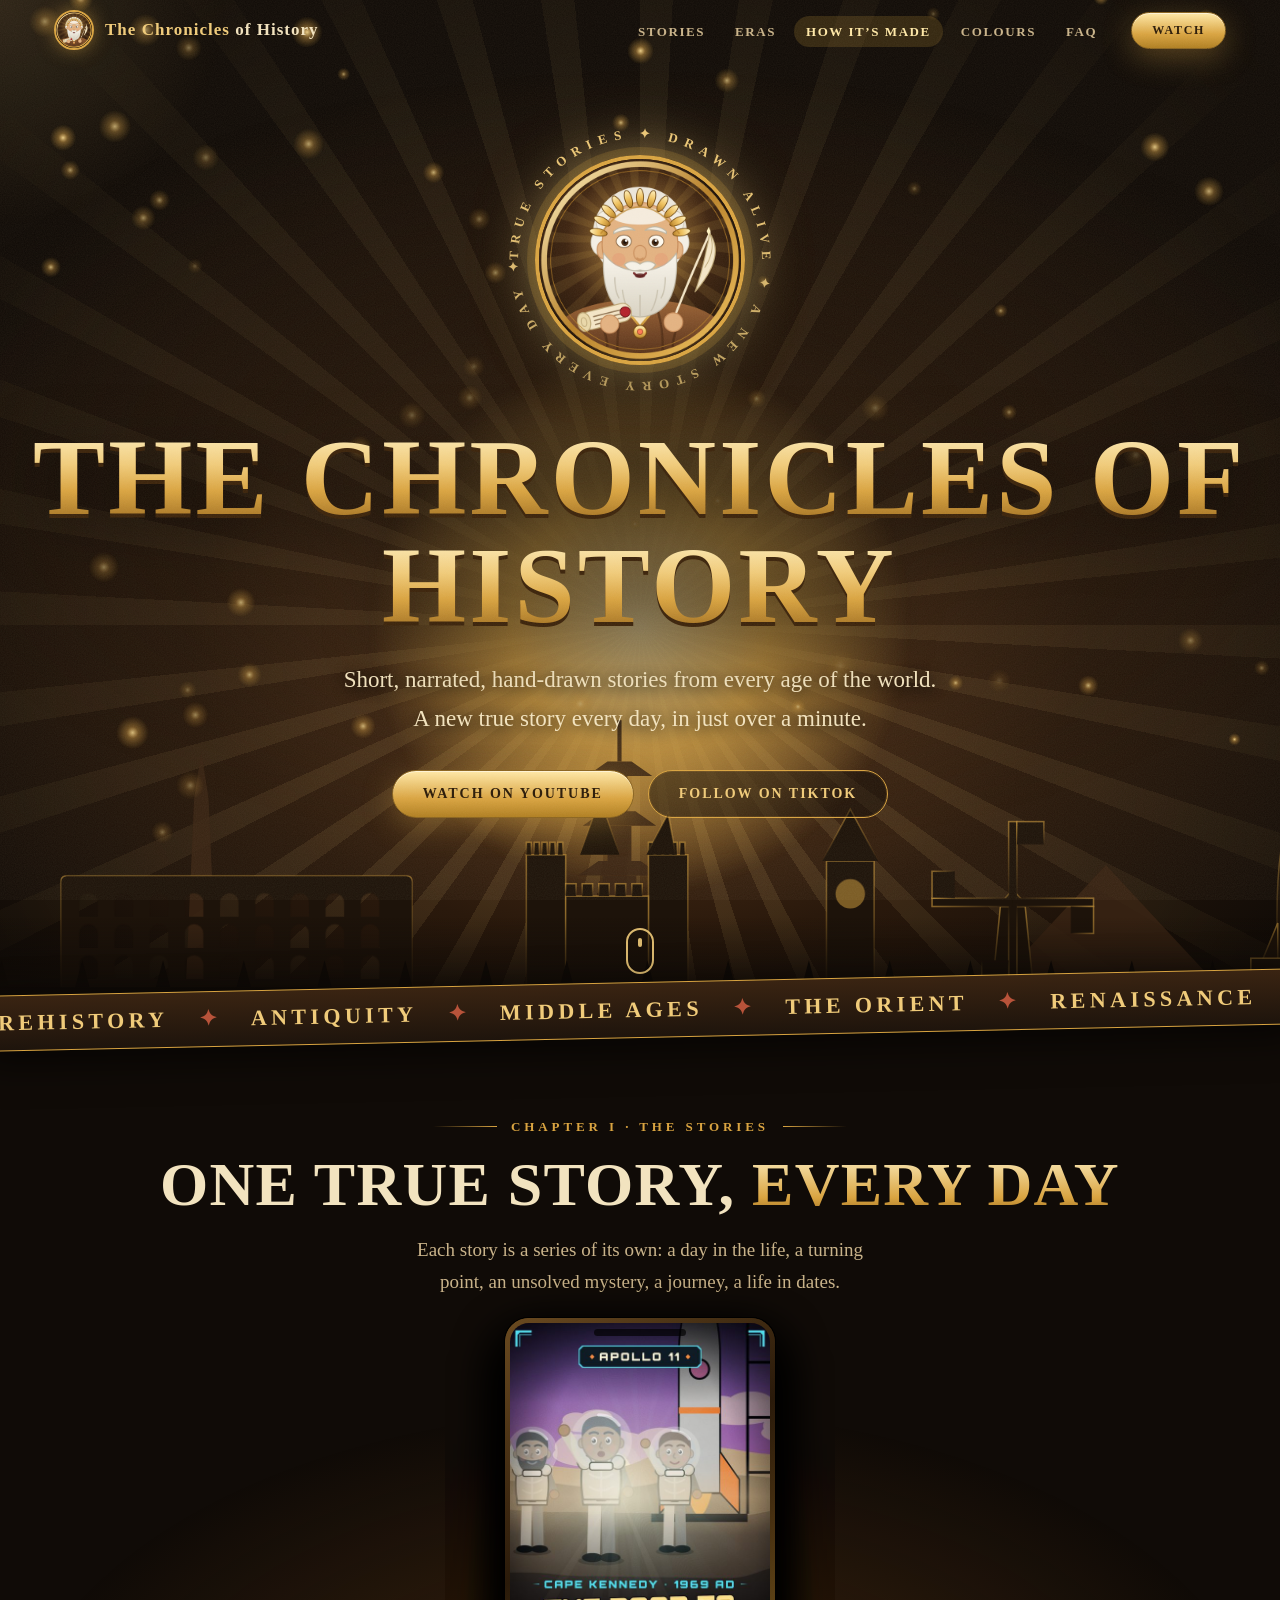
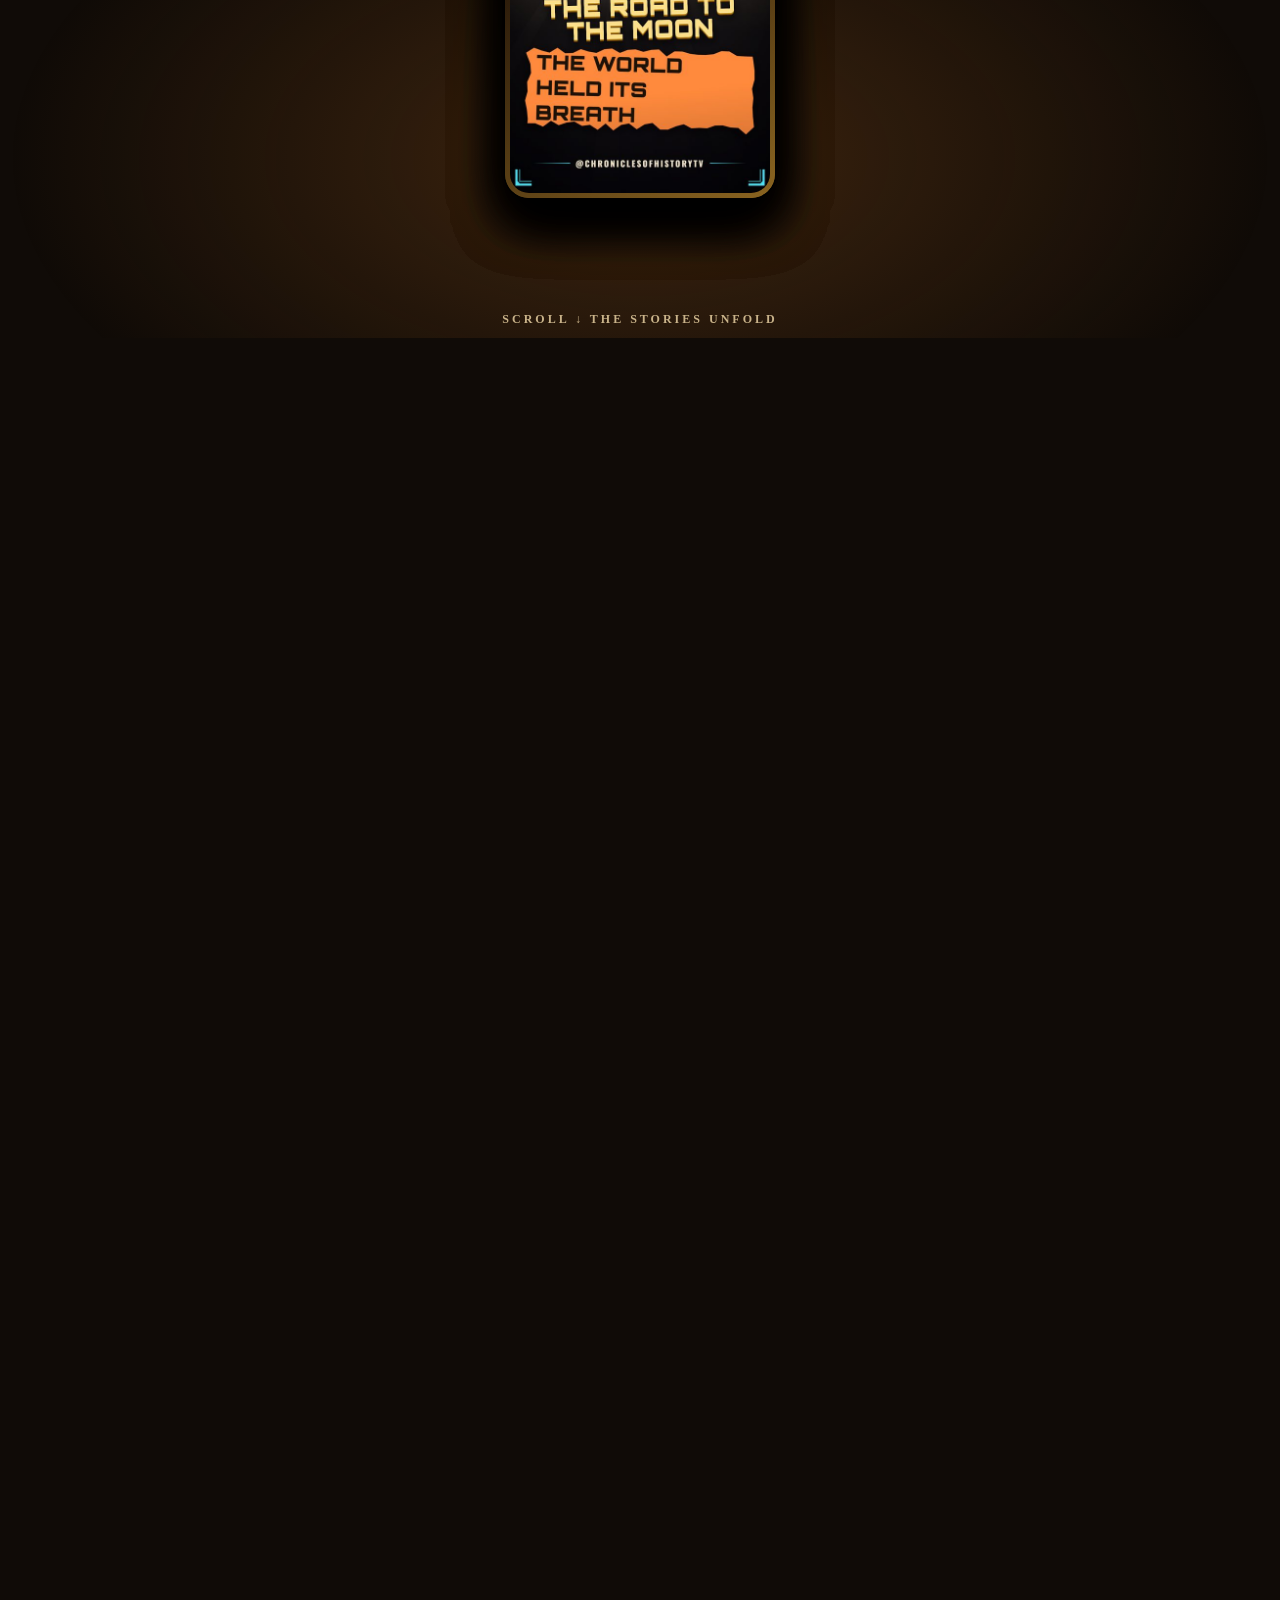
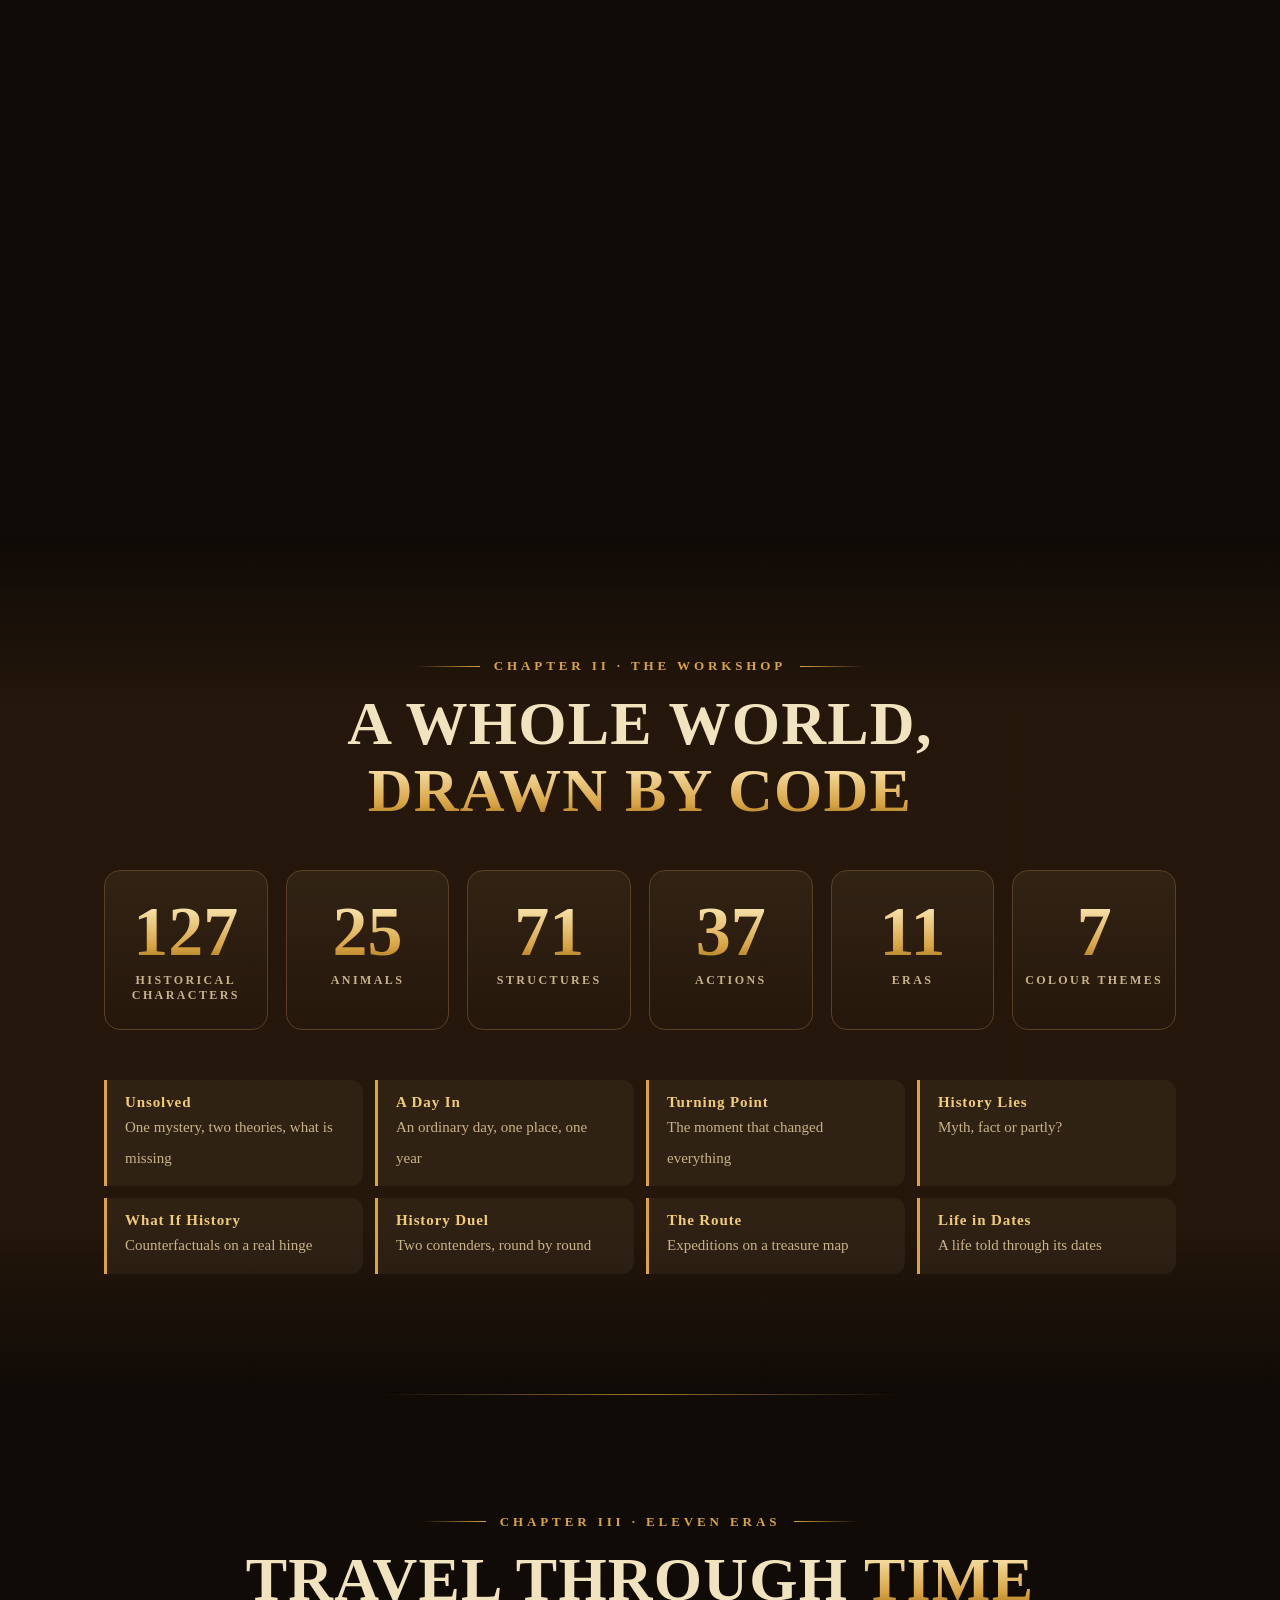
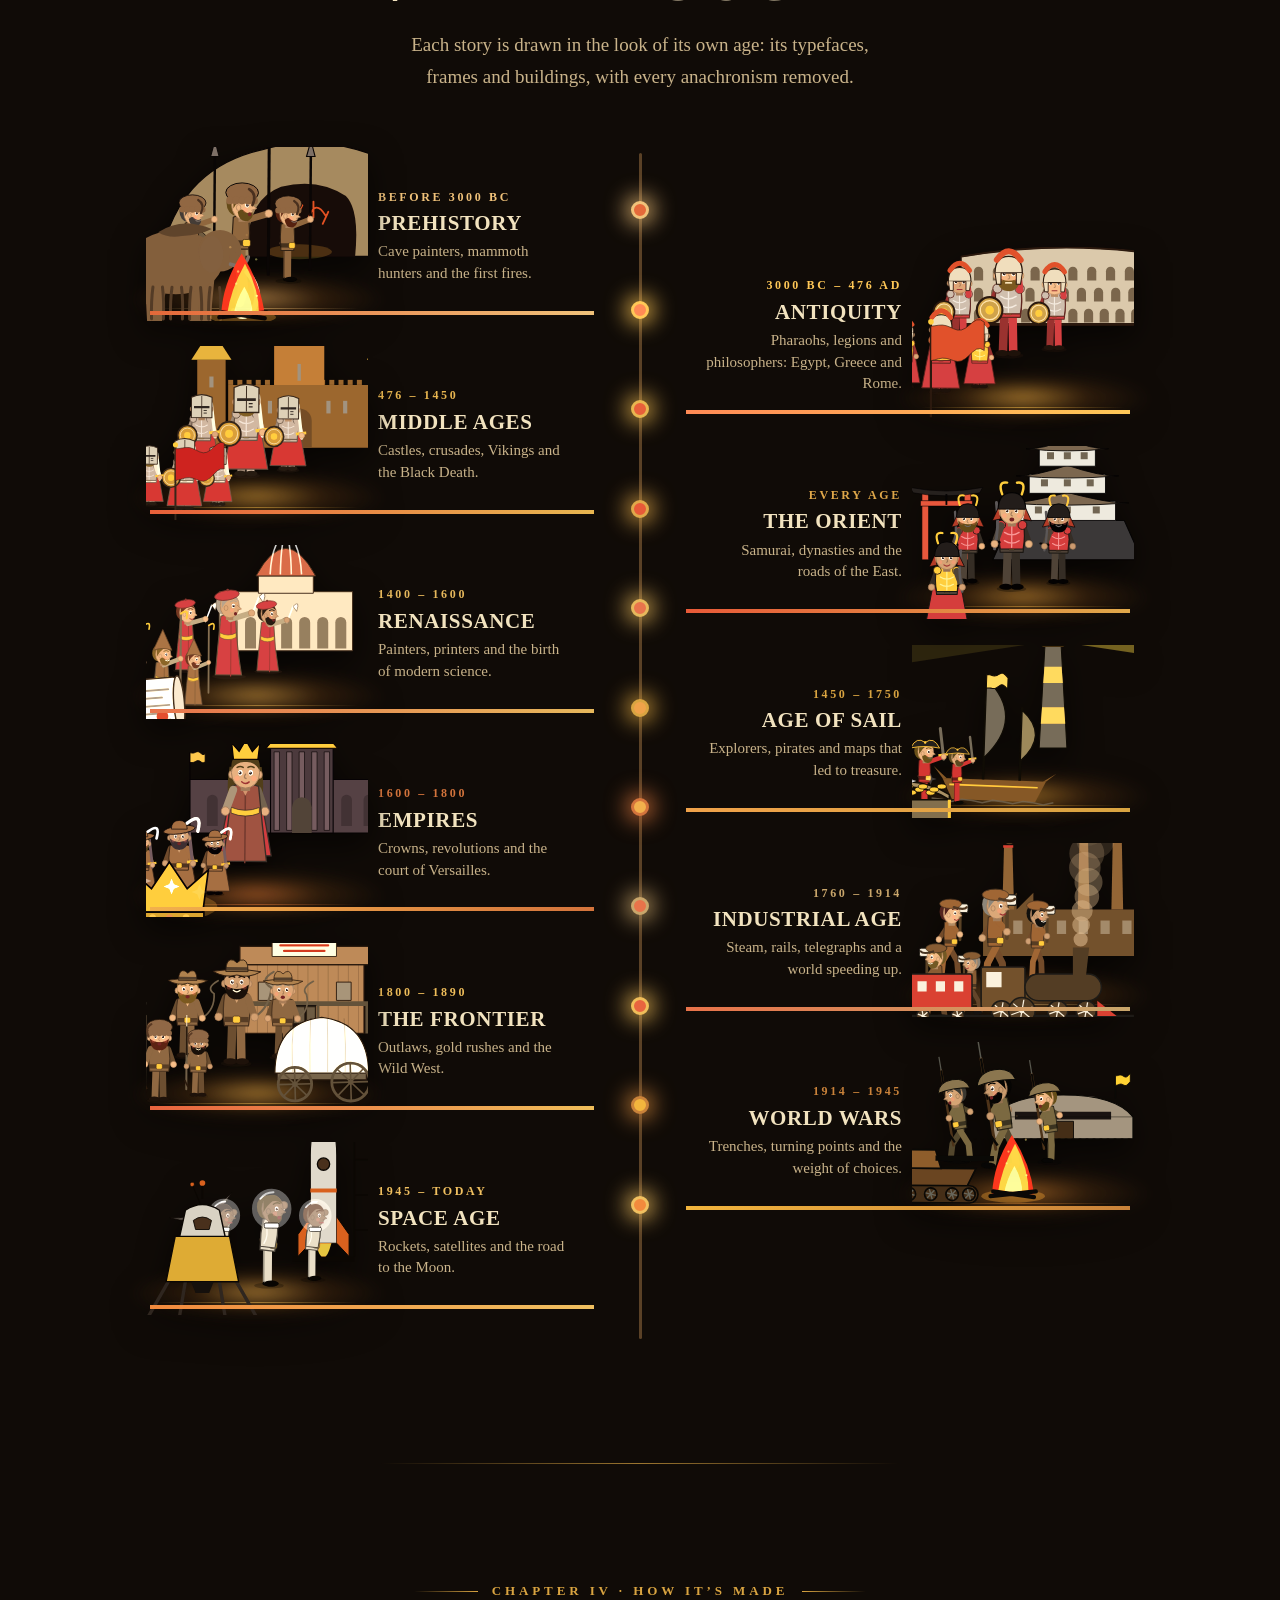
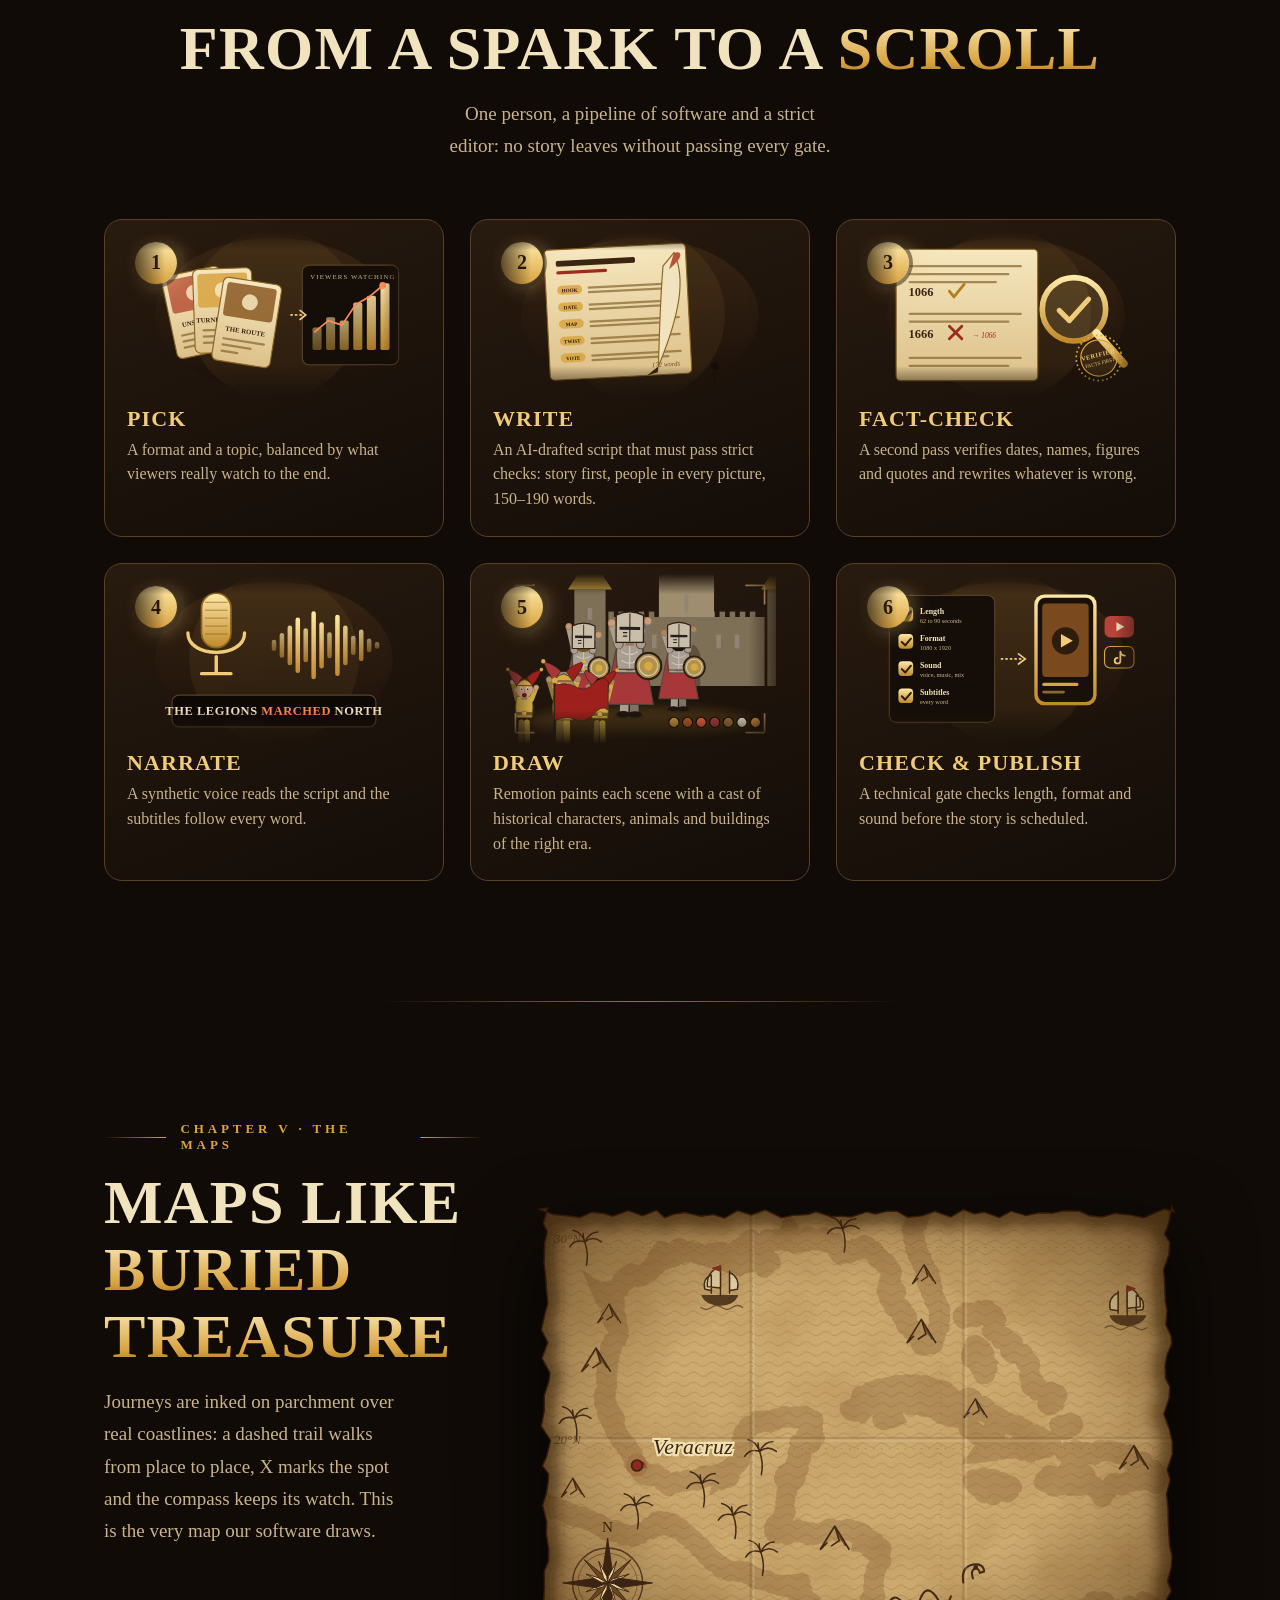
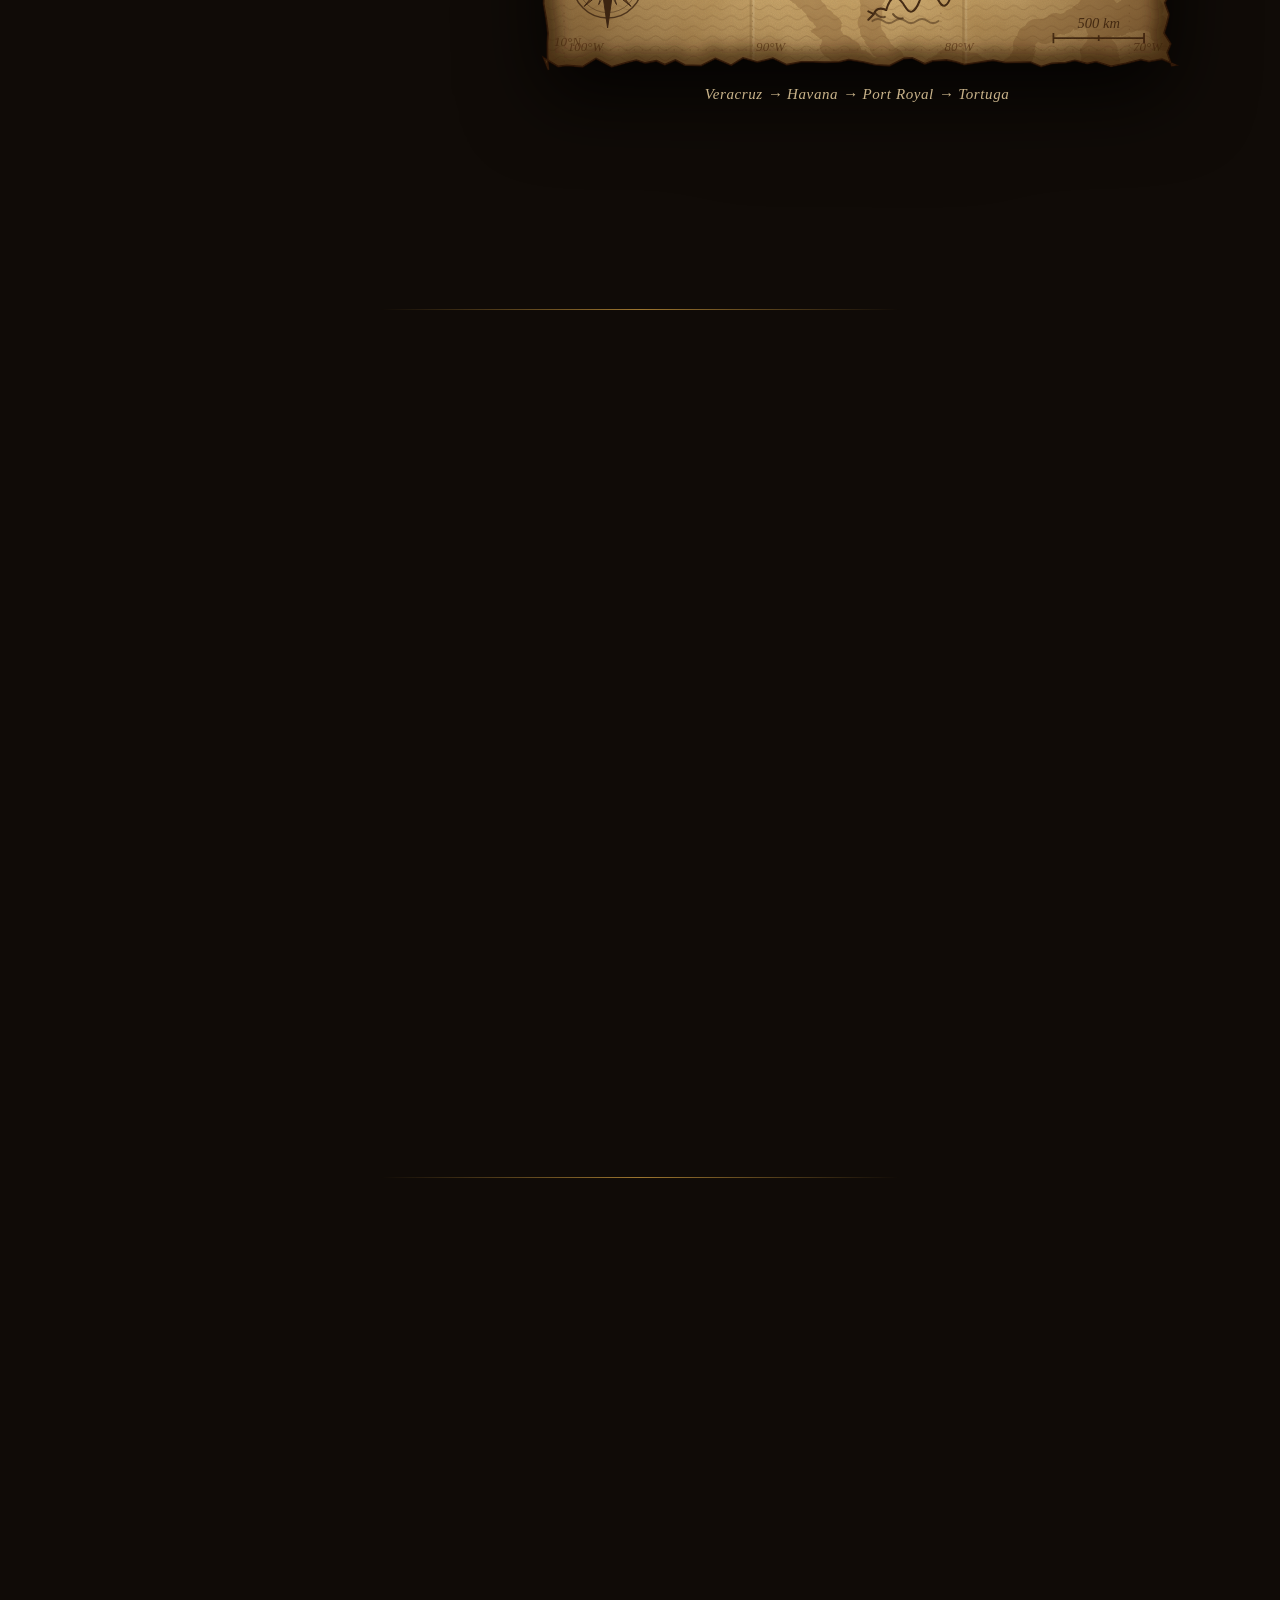
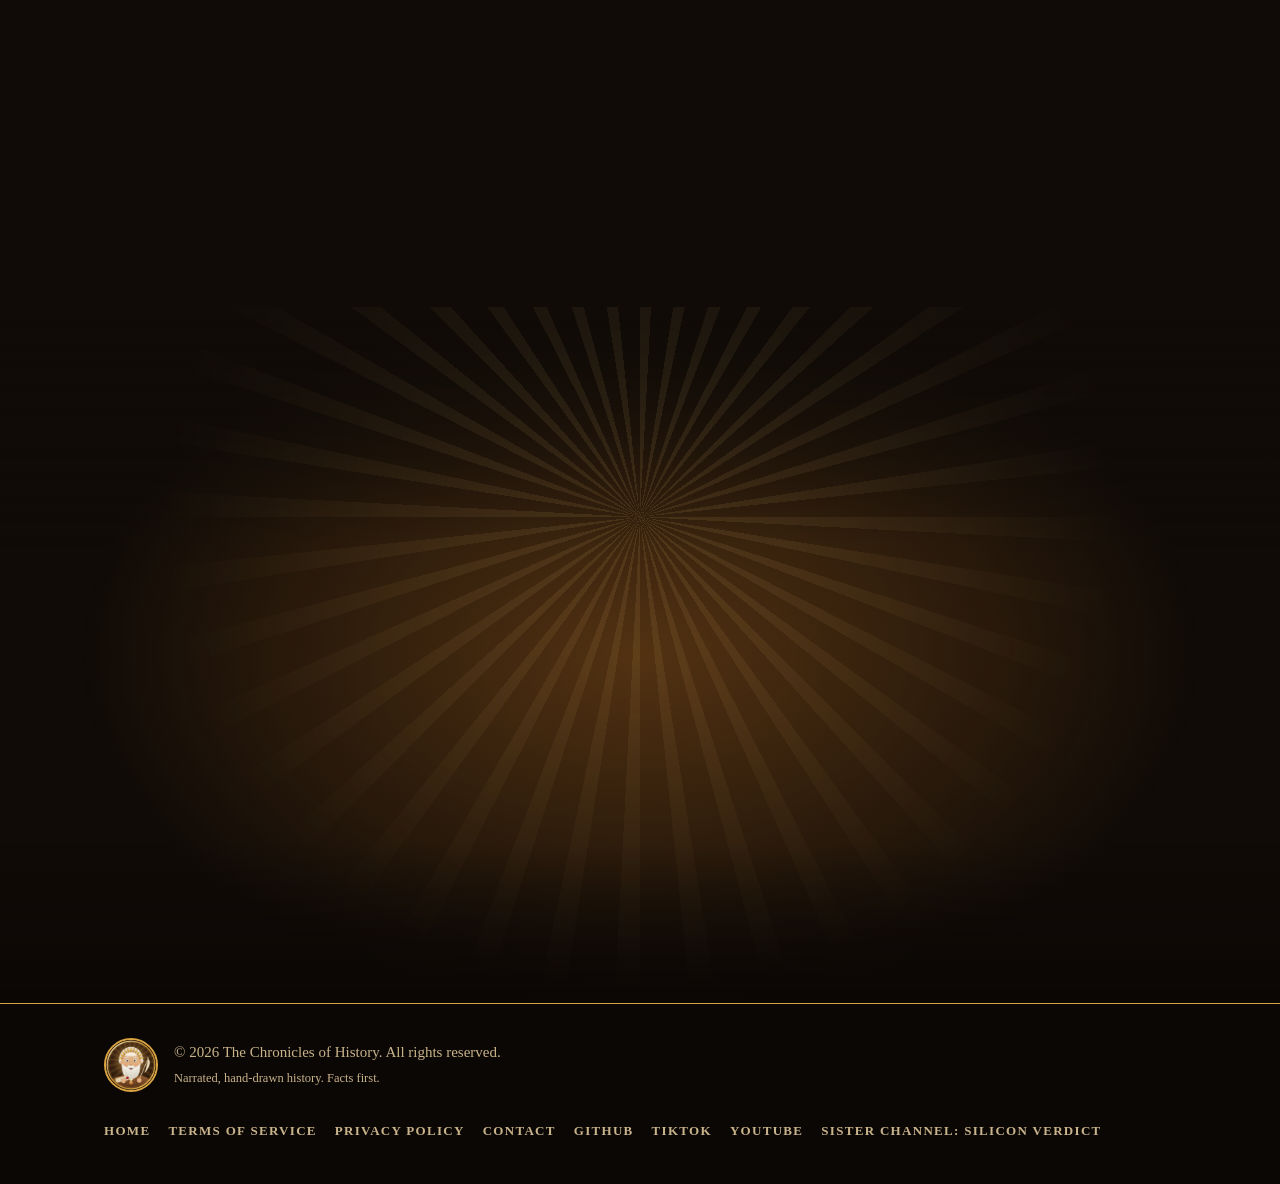
==== commit 781a4bef: "feat(site): fix mobile eras and map layout; legal pages get a following table of contents; structure" ====
--- a/docs/index.html
+++ b/docs/index.html
@@ -9,6 +9,8 @@
 <link rel="icon" href="favicon-32.png" sizes="32x32" type="image/png">
 <link rel="apple-touch-icon" href="apple-touch-icon.png">
 <link rel="canonical" href="https://adrlopech.github.io/Chronicles-of-History/">
+<link rel="manifest" href="manifest.webmanifest">
+<script type="application/ld+json">{"@context":"https://schema.org","@type":"Organization","name":"The Chronicles of History","url":"https://adrlopech.github.io/Chronicles-of-History/","logo":"https://adrlopech.github.io/Chronicles-of-History/logo.png","description":"Narrated, hand-drawn history shorts of just over a minute.","sameAs":["https://www.youtube.com/@chroniclesofhistorytv","https://www.tiktok.com/@chroniclesofhistorytv","https://github.com/adrlopech/Chronicles-of-History"]}</script>
 <meta property="og:title" content="The Chronicles of History | true stories, drawn alive"><meta property="og:description" content="Narrated, hand-drawn history shorts of just over a minute on YouTube and TikTok. A new real story every day."><meta property="og:image" content="https://adrlopech.github.io/Chronicles-of-History/og-image.png"><meta property="og:type" content="website"><meta property="og:url" content="https://adrlopech.github.io/Chronicles-of-History/">
 <meta name="twitter:card" content="summary_large_image">
 <link rel="stylesheet" href="site.css">
@@ -48,7 +50,7 @@
 <div class="tbs rv" id="tbs"><button type="button" class="tb on" data-k="gilded"><i style="background:#D9A441"></i>Gilded</button><button type="button" class="tb" data-k="sepia"><i style="background:#C8642A"></i>Sepia</button><button type="button" class="tb" data-k="ember"><i style="background:#FF6A3D"></i>Ember</button><button type="button" class="tb" data-k="regal"><i style="background:#B8433A"></i>Regal</button><button type="button" class="tb" data-k="bronze"><i style="background:#A8793A"></i>Bronze</button><button type="button" class="tb" data-k="ivory"><i style="background:#F4EAD2"></i>Ivory</button><button type="button" class="tb" data-k="smoke"><i style="background:#E39A3B"></i>Smoke</button></div><p class="tname rv" id="tname">Gilded &mdash; gold leaf on dark leather, each era with its own accents.</p></div></div></section><section class="block" id="faq"><div class="container narrow"><p class="kicker rv"><i></i>Chapter VII &middot; Questions<i></i></p><h2 class="rv">Before you <em>ask</em></h2><details class="rv" style="--d:0.0s"><summary>Is it made with AI?</summary><p>The scripts are drafted with AI language models and then checked by an automated fact-check pass; the owner picks the formats. The narration is a synthetic voice and every picture is drawn by code. Nothing is filmed and no archive footage is used.</p></details><details class="rv" style="--d:0.05s"><summary>Are the stories true?</summary><p>Facts come first: every date, name and figure must be real and well documented, and where historians disagree the video says so. Mistakes can still happen: if you spot one, tell us and we will correct or remove the video.</p></details><details class="rv" style="--d:0.1s"><summary>Why just over a minute?</summary><p>Every story runs between 62 and 90 seconds: long enough for a beginning, a turn and an ending, short enough to watch in one go.</p></details><details class="rv" style="--d:0.15000000000000002s"><summary>Where do the maps come from?</summary><p>They are drawn from real coastlines (Natural Earth, public domain) in the style of an old treasure map, with the real position of every place in the story.</p></details><details class="rv" style="--d:0.2s"><summary>Do you collect data about me?</summary><p>No. This site has no cookies, no analytics and loads nothing from other companies. Read the Privacy Policy.</p></details></div></section><section class="finale"><div class="container"><div class="medal"><div class="rays small"></div><img class="rv zoom" src="logo.png" alt="" width="120" height="120"></div>
 <h2 class="rv">History is better<br><em>when it is told well</em></h2><p class="sub rv">Join the chronicle. A new story every day, on both channels.</p>
 <div class="cta rv"><a class="btn" href="https://www.youtube.com/@chroniclesofhistorytv" target="_blank" rel="noopener"><span>Subscribe on YouTube</span></a><a class="btn ghost" href="https://www.tiktok.com/@chroniclesofhistorytv" target="_blank" rel="noopener"><span>Follow on TikTok</span></a></div></div></section></main><footer><div class="container foot"><div class="fbrand"><img src="logo.png" alt="" width="54" height="54"><div>&copy; 2026 The Chronicles of History. All rights reserved.<br><small>Narrated, hand-drawn history. Facts first.</small></div></div>
-<ul><li><a href="index.html">Home</a></li><li><a href="terms.html">Terms of Service</a></li><li><a href="privacy.html">Privacy Policy</a></li><li><a href="https://github.com/adrlopech/Chronicles-of-History/issues" target="_blank" rel="noopener">Contact</a></li><li><a href="https://github.com/adrlopech/Chronicles-of-History" target="_blank" rel="noopener">GitHub</a></li><li><a href="https://www.tiktok.com/@chroniclesofhistorytv" target="_blank" rel="noopener">TikTok</a></li><li><a href="https://www.youtube.com/@chroniclesofhistorytv" target="_blank" rel="noopener">YouTube</a></li></ul></div></footer>
+<ul><li><a href="index.html">Home</a></li><li><a href="terms.html">Terms of Service</a></li><li><a href="privacy.html">Privacy Policy</a></li><li><a href="https://github.com/adrlopech/Chronicles-of-History/issues" target="_blank" rel="noopener">Contact</a></li><li><a href="https://github.com/adrlopech/Chronicles-of-History" target="_blank" rel="noopener">GitHub</a></li><li><a href="https://www.tiktok.com/@chroniclesofhistorytv" target="_blank" rel="noopener">TikTok</a></li><li><a href="https://www.youtube.com/@chroniclesofhistorytv" target="_blank" rel="noopener">YouTube</a></li><li><a href="https://adrlopech.github.io/Silicon-Verdict/" target="_blank" rel="noopener">Sister channel: Silicon Verdict</a></li></ul></div></footer>
 <button class="backtop" type="button" aria-label="Back to top">&#8593;</button>
 <script src="site.js"></script>
 </body>
--- a/docs/site.css
+++ b/docs/site.css
@@ -142,7 +142,8 @@
 .lhero{position:relative;overflow:hidden;padding:150px 0 50px;text-align:center;background:radial-gradient(900px 400px at 50% 100%,rgba(150,90,30,.45),transparent 70%)}
 .lhero h1{font:900 clamp(38px,7vw,78px)/1.05 var(--disp);text-transform:uppercase;background:linear-gradient(180deg,#FFF3C8,var(--gold) 70%,#9A6B1F);-webkit-background-clip:text;background-clip:text;color:transparent;margin-bottom:12px;position:relative}
 .lhero .container{position:relative}.lhero .sub{margin-bottom:10px}.meta{font:600 12px var(--disp);letter-spacing:.2em;text-transform:uppercase;color:var(--gold)}
-.doc{max-width:820px;padding-bottom:70px;position:relative;z-index:3}.doc section{margin:0 0 18px;padding:26px 30px;border:1px solid var(--line);border-radius:16px;background:rgba(42,28,16,.7)}
+.doclay{display:grid;grid-template-columns:230px minmax(0,820px);gap:40px;justify-content:center;padding-bottom:70px;position:relative;z-index:3}.toc{position:sticky;top:96px;align-self:start;font-size:14px}.toc h4{font:700 12px var(--disp);letter-spacing:.25em;text-transform:uppercase;color:var(--gold);margin-bottom:12px}.toc ol{list-style:none;padding:0;border-left:1px solid var(--line)}.toc a{display:block;padding:6px 12px;color:var(--paper2);text-decoration:none;border-left:2px solid transparent;margin-left:-1px;line-height:1.35;transition:.2s}.toc a i{font:700 11px var(--disp);color:var(--brick);font-style:normal;margin-right:8px}.toc a:hover{color:var(--gold3)}.toc a.on{color:var(--gold3);border-left-color:var(--gold);background:linear-gradient(90deg,rgba(217,164,65,.14),transparent)}
+.doc{position:relative;z-index:3;min-width:0}.doc h2{scroll-margin-top:90px}.doc section{margin:0 0 18px;padding:26px 30px;border:1px solid var(--line);border-radius:16px;background:rgba(42,28,16,.7)}
 .doc h2{text-align:left;font-size:22px;margin:0 0 10px;color:var(--gold2);display:flex;gap:14px;align-items:baseline}.doc h2 i{font:700 14px var(--disp);color:var(--brick);font-style:normal}
 .doc p,.doc li{color:#E8D8B2;margin:8px 0}.doc ul{padding-left:22px}
 .e404{min-height:100vh;display:grid;place-items:center;text-align:center;padding:120px 24px}
@@ -150,10 +151,11 @@
  .steps{grid-template-columns:repeat(2,1fr)}.step:nth-child(3n):after{display:block}.step:nth-child(2n):after{display:none}
  nav ul{position:fixed;left:0;right:0;top:62px;flex-direction:column;background:rgba(16,11,7,.97);padding:16px;border-bottom:1px solid var(--gold);transform:translateY(-130%);transition:.35s;margin:0}nav ul.open{transform:none}nav .btn.sm{display:none}.burger{display:flex}}
 @media(max-width:860px){
+ .doclay{grid-template-columns:1fr}.toc{display:none}
  .brand span{font-size:14px}.block{padding:80px 0}.two{grid-template-columns:1fr;gap:30px}.two.rev .copy{order:0}.two .copy .kicker{justify-content:center}.two .copy h2,.two .copy .sub{text-align:center}
  .pin{height:auto}.stick{position:static;height:auto;display:block;padding:100px 0 40px}.fan{height:auto;display:flex;gap:16px;overflow-x:auto;scroll-snap-type:x mandatory;padding:20px 24px 30px}
  .phone{position:static;flex:none;width:200px;margin:0;transform:none!important;scroll-snap-align:center}.cap{position:static;opacity:1;width:auto;margin:12px 0 0;background:none;border:0}.fanhint{display:none}
- .steps{grid-template-columns:1fr;max-width:520px}.era .pic{width:46%}.era h3{font-size:19px}.era p{font-size:14px}.step:after{display:none!important}.era+.era{margin-top:0}.tl .line{left:18px}.era,.era.r{width:100%;margin-left:0;padding:0 0 22px 48px}.era .dot,.era.r .dot{left:9px;right:auto}.rv.l:not(.in),.rv.r:not(.in){transform:translateY(34px)}
+ .era small{letter-spacing:.12em;white-space:nowrap}.mapsec .two{grid-template-columns:1fr}.era.r .card{flex-direction:row}.era.r .pic{margin:-6px 0 -6px -4px}.era.r .txt{text-align:left;padding:14px 12px 18px 6px}.era .txt{padding:14px 12px 18px 6px}.steps{grid-template-columns:1fr;max-width:520px}.era .pic{width:46%}.era h3{font-size:19px}.era p{font-size:14px}.step:after{display:none!important}.era+.era{margin-top:0}.tl .line{left:18px}.era,.era.r{width:100%;margin-left:0;padding:0 0 22px 48px}.era .dot,.era.r .dot{left:9px;right:auto}.rv.l:not(.in),.rv.r:not(.in){transform:translateY(34px)}
  .skyline{height:34vh}.ribbon{margin-top:-14px}.sun{width:360px;height:360px;margin:-180px 0 0 -180px;opacity:.5}.kicker{letter-spacing:.18em;font-size:11px}.kicker i{width:22px}.track{font-size:17px}h2{overflow-wrap:anywhere}.btn{padding:14px 24px}.cta .btn{width:100%;max-width:340px;text-align:center}.fanhint2{display:block}}
 @media(hover:none){.glow{display:none}}
 @media(prefers-reduced-motion:reduce){*{animation:none!important;transition:none!important}.rv{opacity:1;transform:none}.title .w{opacity:1;transform:none}.rays,.sun{animation:none}#embers{display:none}}
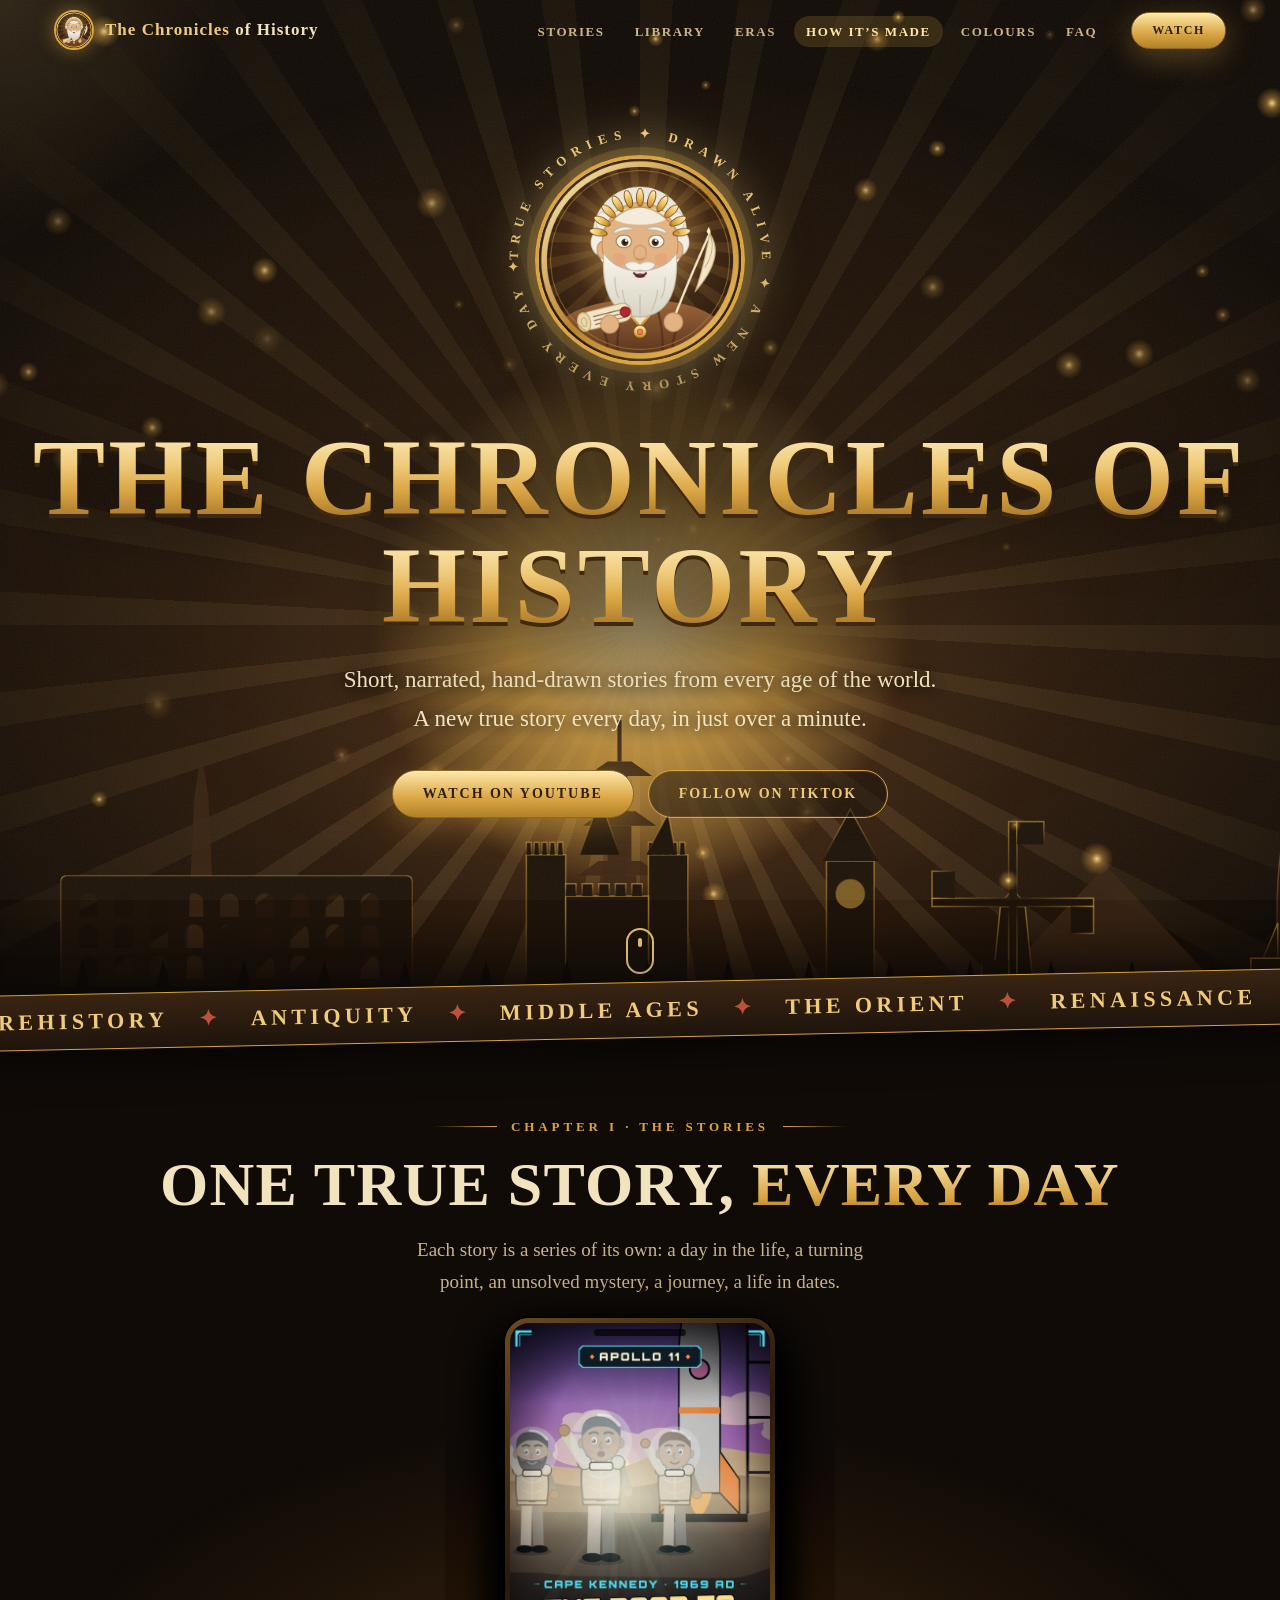
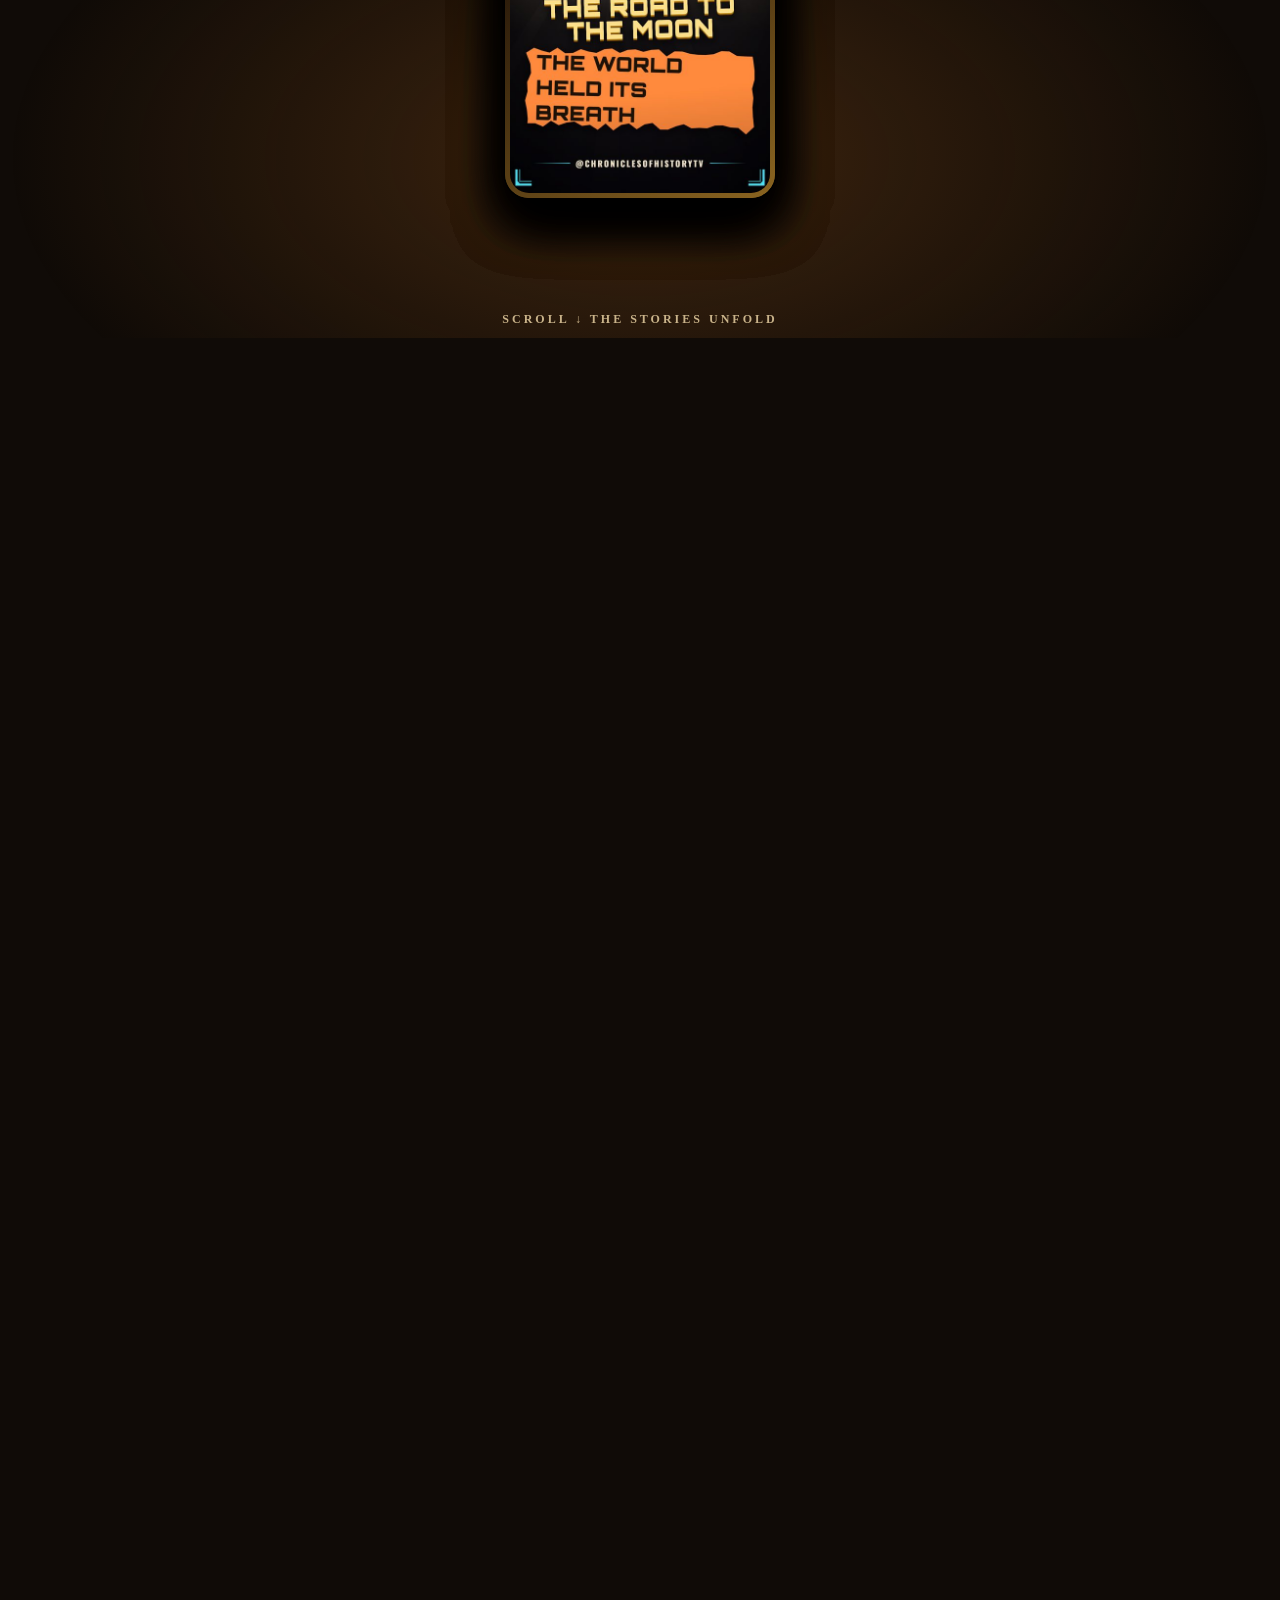
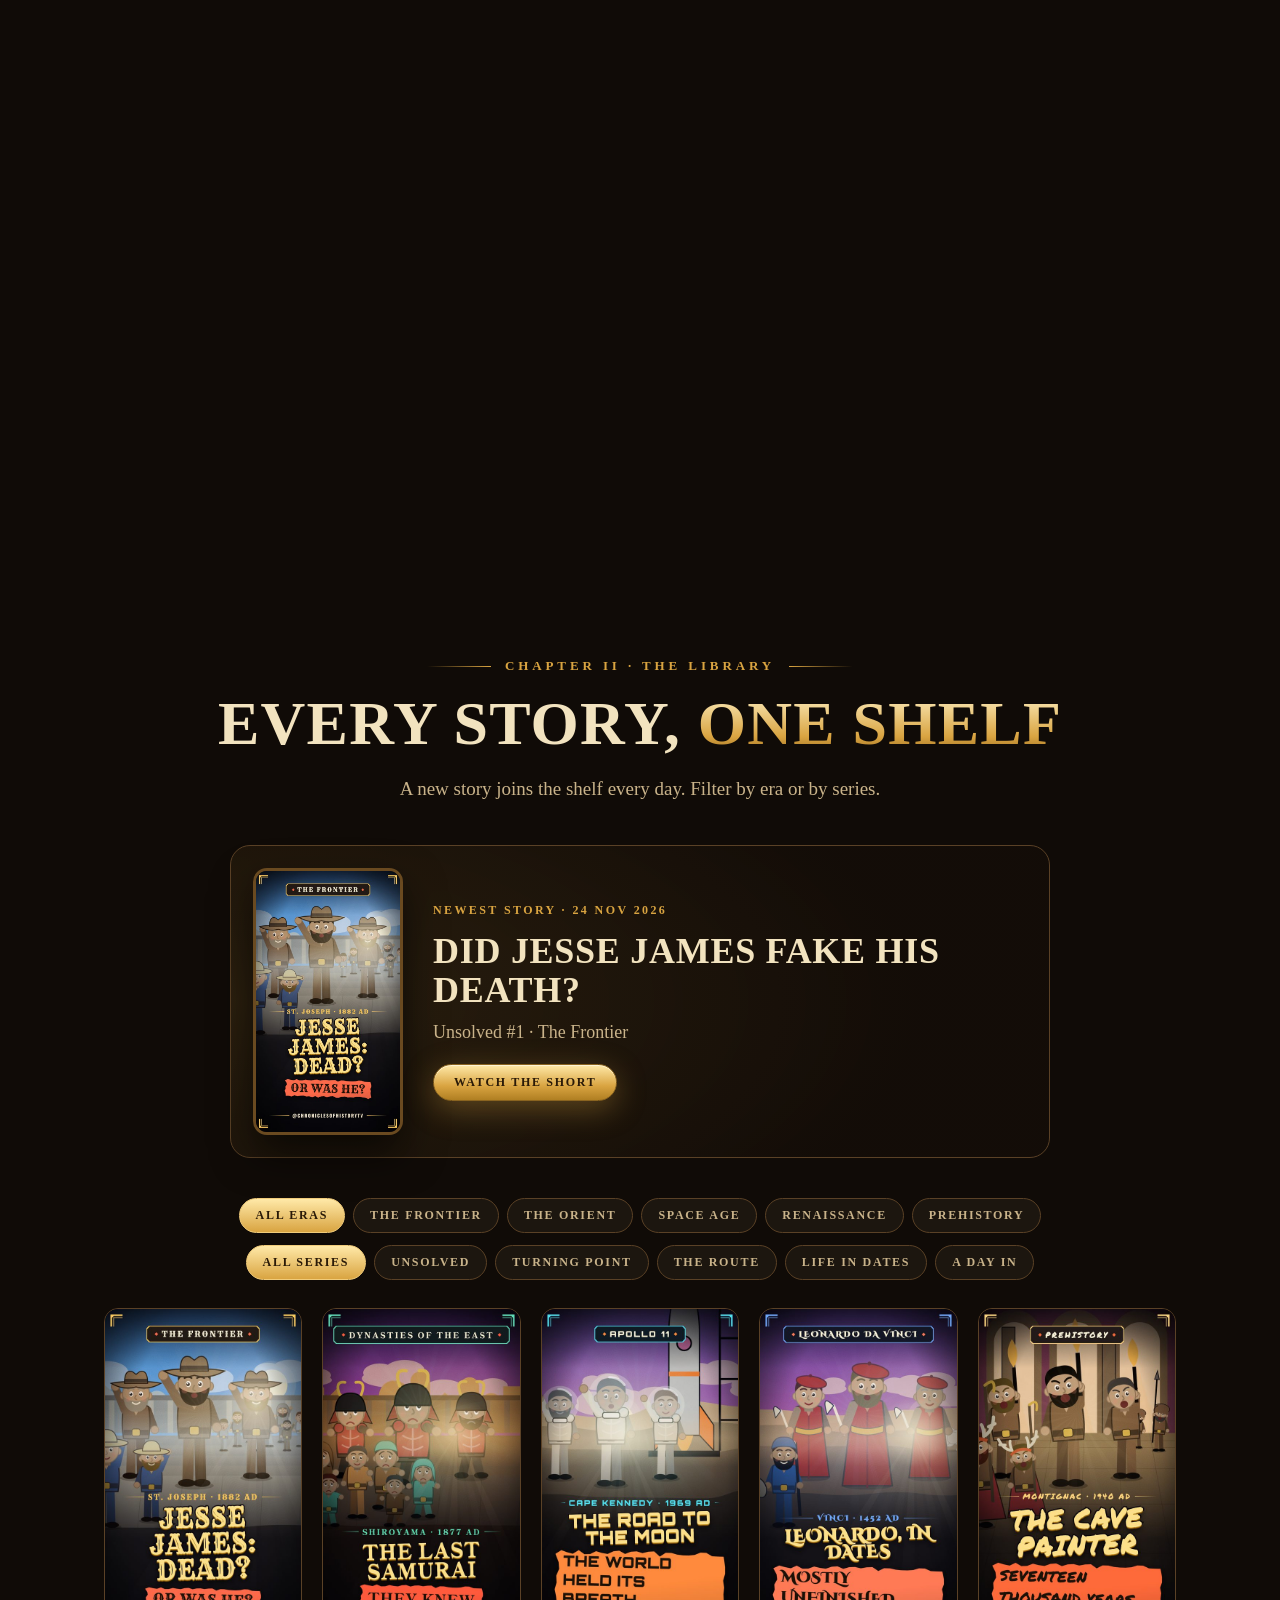
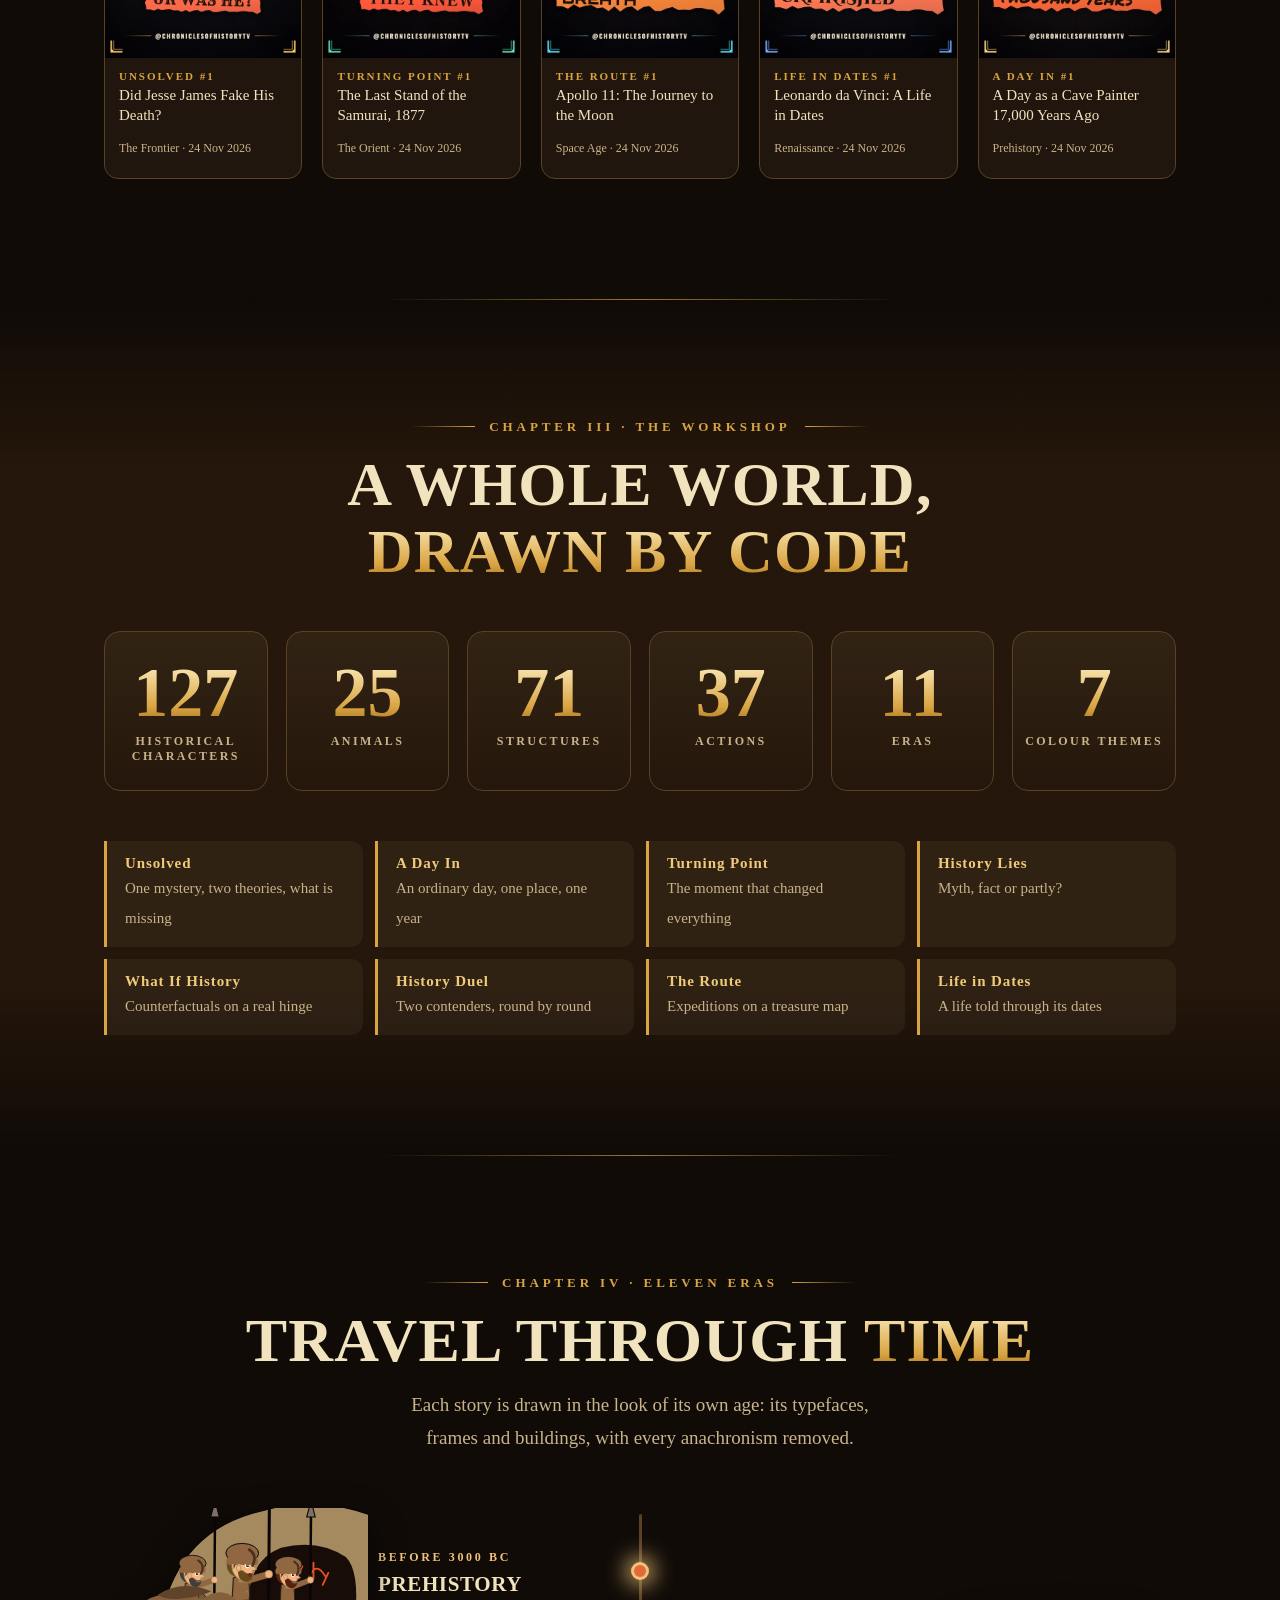
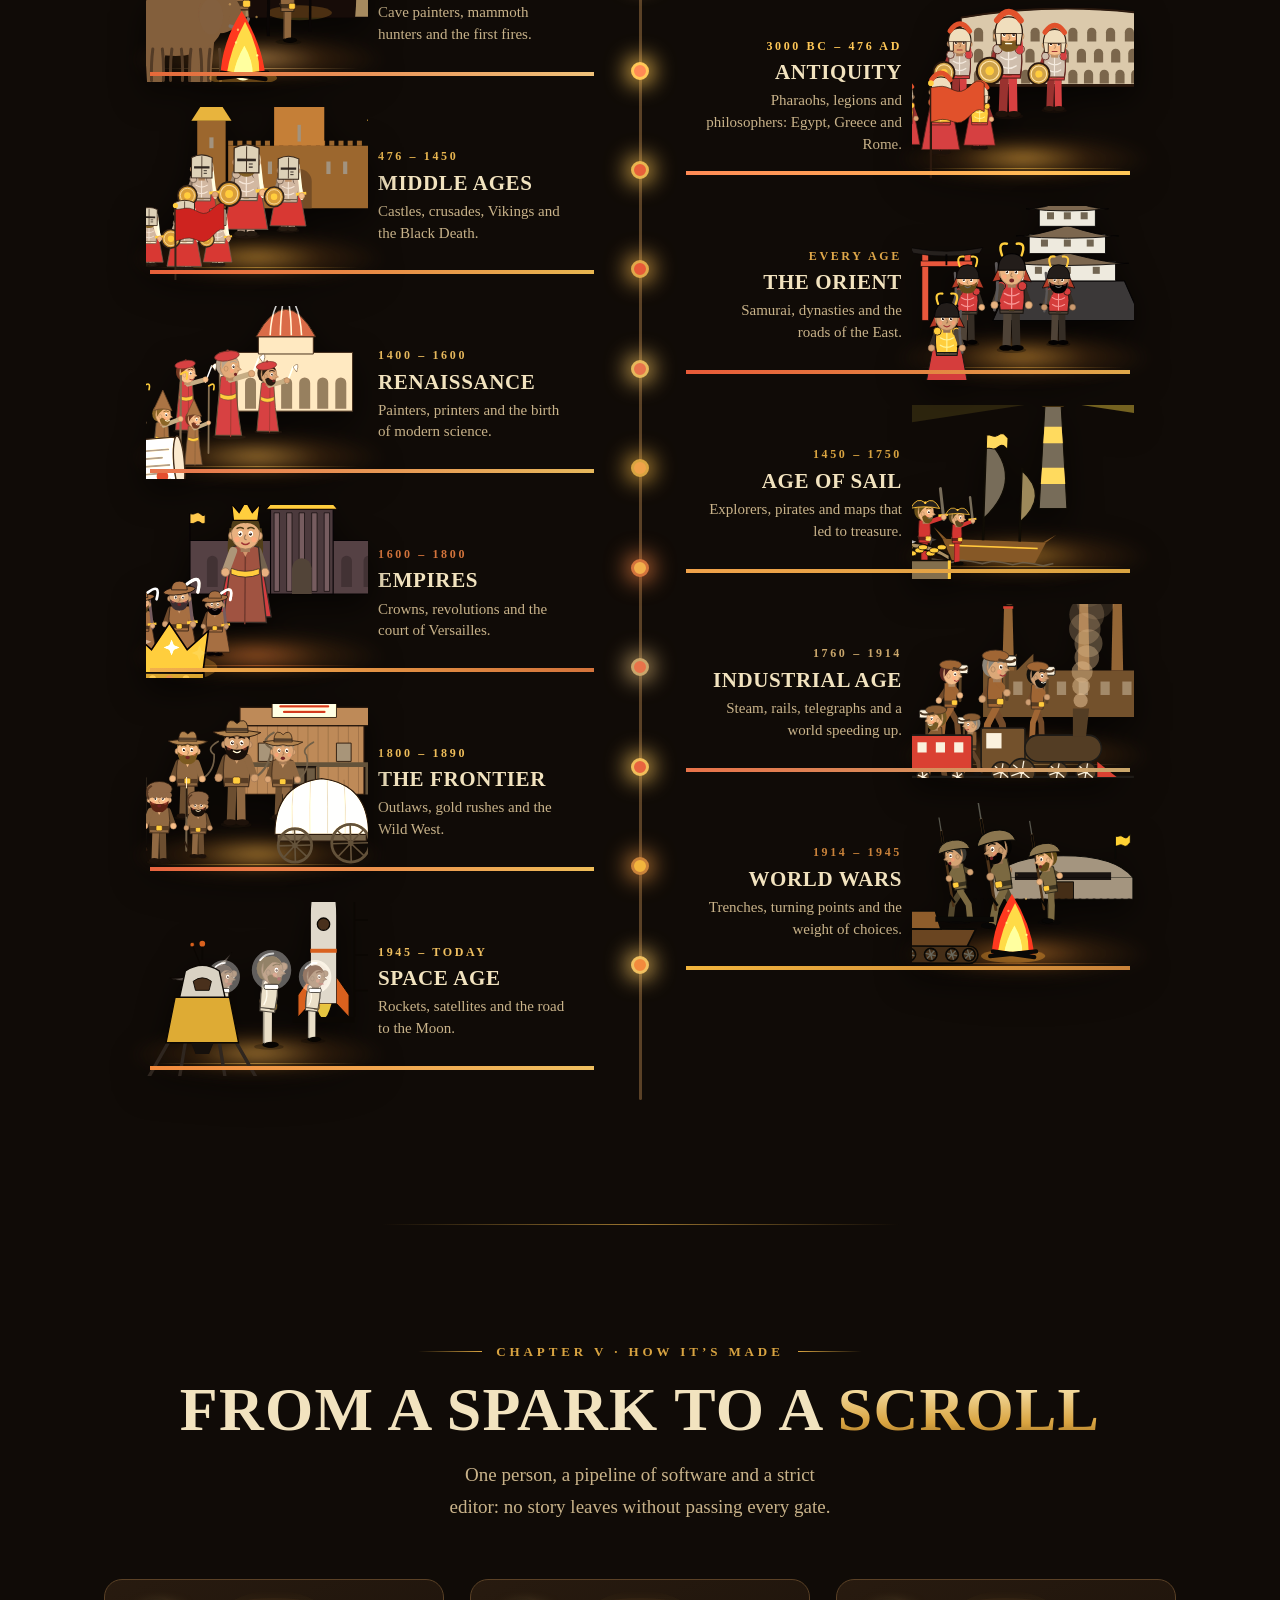
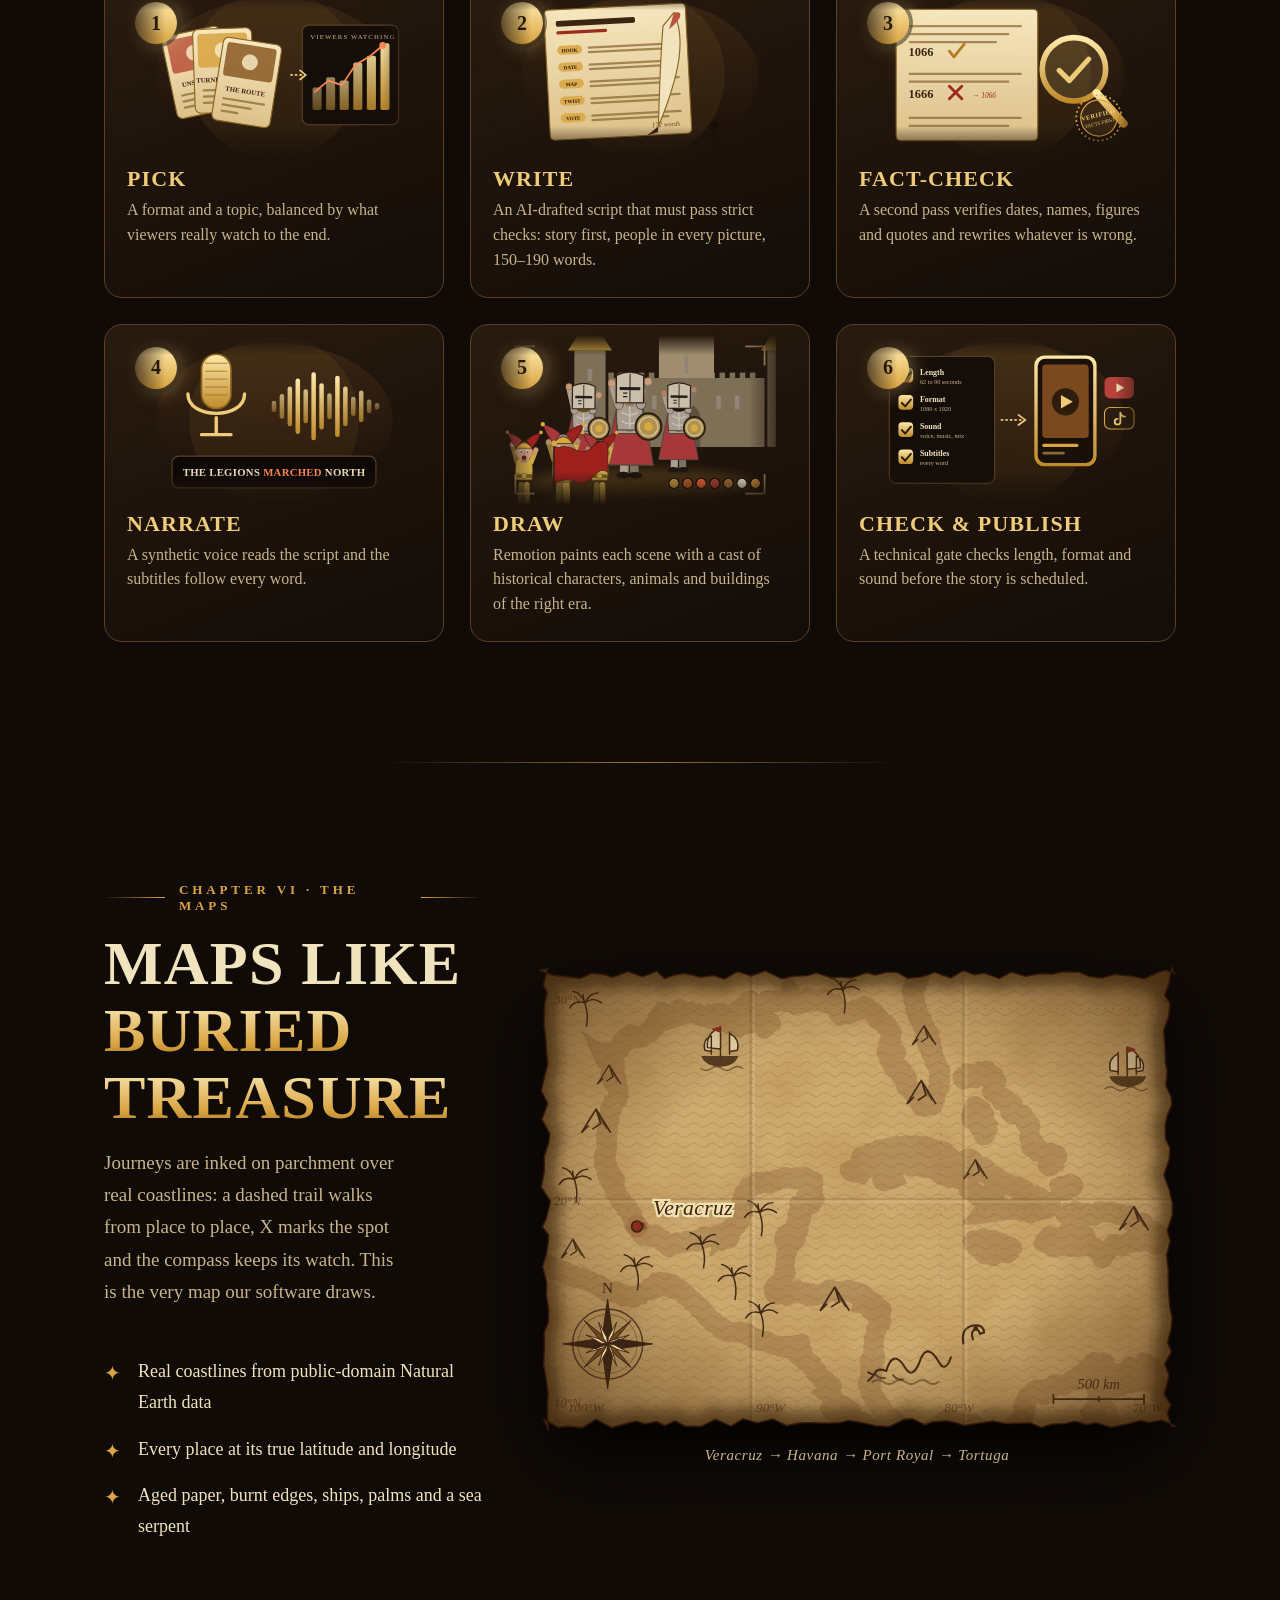
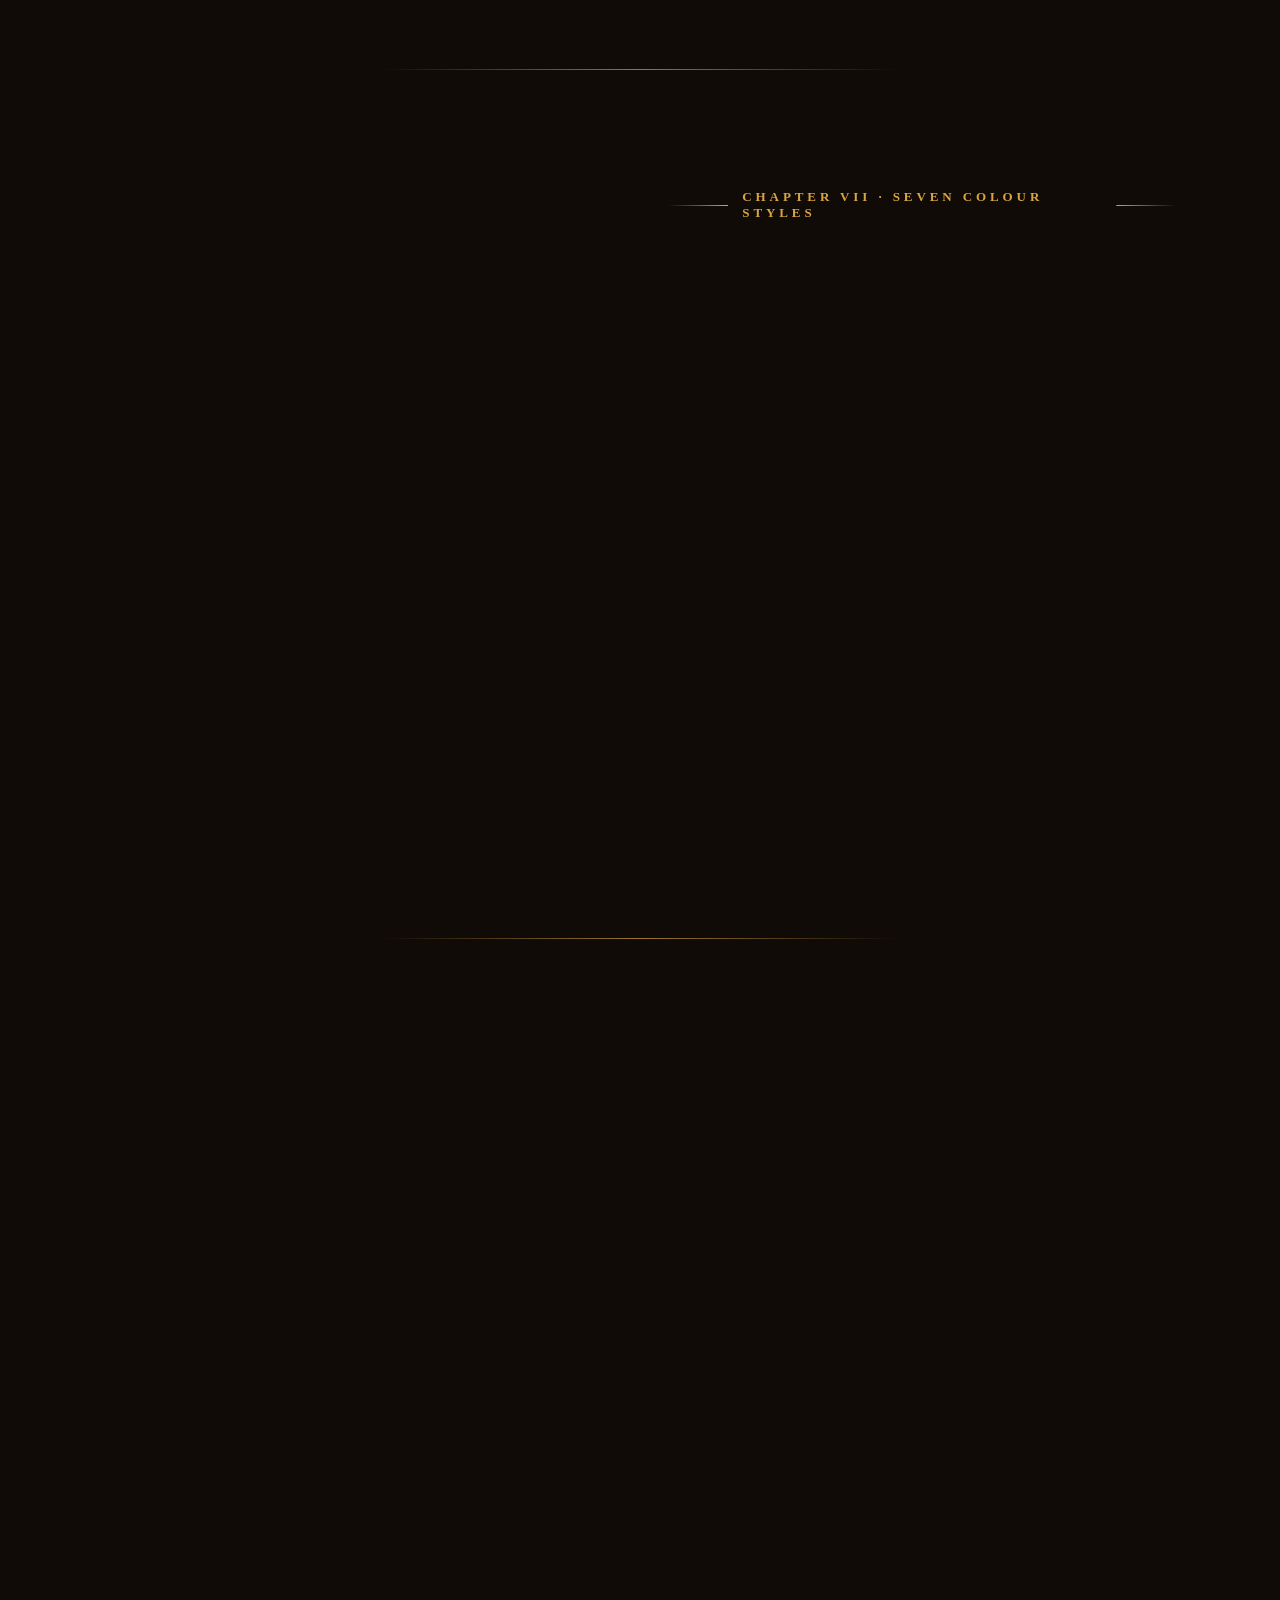
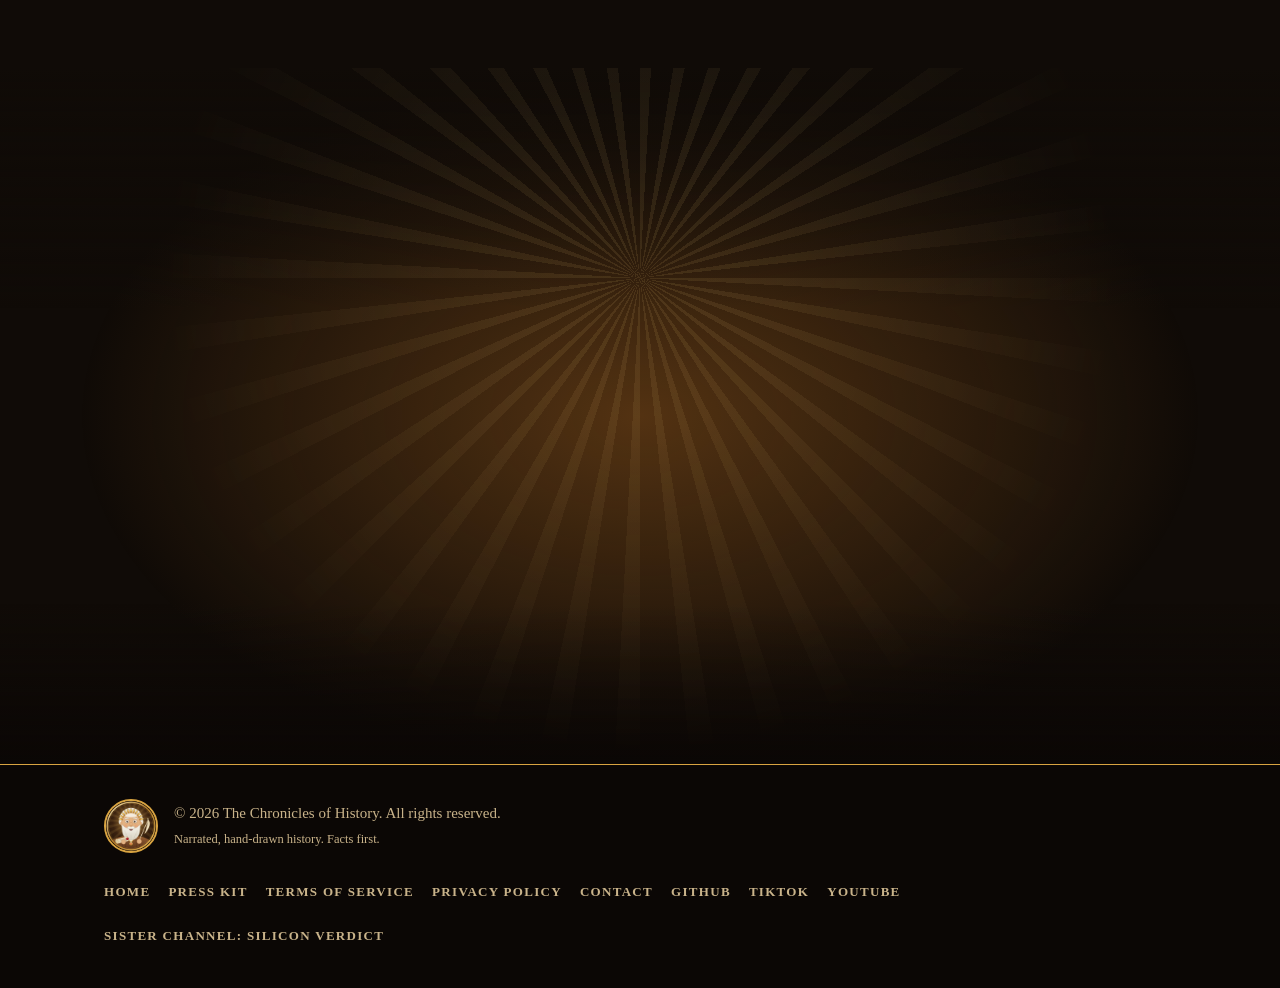
==== commit 7238330a: "feat(site): video library with filters and a newest-story card, every cover links to its YouTube vid" ====
--- a/docs/index.html
+++ b/docs/index.html
@@ -11,6 +11,7 @@
 <link rel="canonical" href="https://adrlopech.github.io/Chronicles-of-History/">
 <link rel="manifest" href="manifest.webmanifest">
 <script type="application/ld+json">{"@context":"https://schema.org","@type":"Organization","name":"The Chronicles of History","url":"https://adrlopech.github.io/Chronicles-of-History/","logo":"https://adrlopech.github.io/Chronicles-of-History/logo.png","description":"Narrated, hand-drawn history shorts of just over a minute.","sameAs":["https://www.youtube.com/@chroniclesofhistorytv","https://www.tiktok.com/@chroniclesofhistorytv","https://github.com/adrlopech/Chronicles-of-History"]}</script>
+<script type="application/ld+json">{"@context": "https://schema.org", "@type": "ItemList", "itemListElement": [{"@type": "ListItem", "position": 1, "item": {"@type": "VideoObject", "name": "Unsolved #1: Did Jesse James Fake His Death?", "thumbnailUrl": "https://adrlopech.github.io/Chronicles-of-History/assets/recent/aW5m1I0F7_Q.jpg", "uploadDate": "2026-11-24T22:09:24+00:00", "contentUrl": "https://www.youtube.com/shorts/aW5m1I0F7_Q", "description": "Unsolved: a narrated, hand-drawn history short."}}, {"@type": "ListItem", "position": 2, "item": {"@type": "VideoObject", "name": "Turning Point #1: The Last Stand of the Samurai, 1877", "thumbnailUrl": "https://adrlopech.github.io/Chronicles-of-History/assets/recent/K6qMRj8KSRw.jpg", "uploadDate": "2026-11-24T22:08:11+00:00", "contentUrl": "https://www.youtube.com/shorts/K6qMRj8KSRw", "description": "Turning Point: a narrated, hand-drawn history short."}}, {"@type": "ListItem", "position": 3, "item": {"@type": "VideoObject", "name": "The Route #1: Apollo 11: The Journey to the Moon", "thumbnailUrl": "https://adrlopech.github.io/Chronicles-of-History/assets/recent/XaM3Zr0GgXs.jpg", "uploadDate": "2026-11-24T22:06:30+00:00", "contentUrl": "https://www.youtube.com/shorts/XaM3Zr0GgXs", "description": "The Route: a narrated, hand-drawn history short."}}, {"@type": "ListItem", "position": 4, "item": {"@type": "VideoObject", "name": "Life in Dates #1: Leonardo da Vinci: A Life in Dates", "thumbnailUrl": "https://adrlopech.github.io/Chronicles-of-History/assets/recent/ttf-fuYLsD0.jpg", "uploadDate": "2026-11-24T22:04:56+00:00", "contentUrl": "https://www.youtube.com/shorts/ttf-fuYLsD0", "description": "Life in Dates: a narrated, hand-drawn history short."}}, {"@type": "ListItem", "position": 5, "item": {"@type": "VideoObject", "name": "A Day In #1: A Day as a Cave Painter 17,000 Years Ago", "thumbnailUrl": "https://adrlopech.github.io/Chronicles-of-History/assets/recent/Qz316-JoYRU.jpg", "uploadDate": "2026-11-24T22:02:06+00:00", "contentUrl": "https://www.youtube.com/shorts/Qz316-JoYRU", "description": "A Day In: a narrated, hand-drawn history short."}}]}</script>
 <meta property="og:title" content="The Chronicles of History | true stories, drawn alive"><meta property="og:description" content="Narrated, hand-drawn history shorts of just over a minute on YouTube and TikTok. A new real story every day."><meta property="og:image" content="https://adrlopech.github.io/Chronicles-of-History/og-image.png"><meta property="og:type" content="website"><meta property="og:url" content="https://adrlopech.github.io/Chronicles-of-History/">
 <meta name="twitter:card" content="summary_large_image">
 <link rel="stylesheet" href="site.css">
@@ -19,7 +20,7 @@
 <body>
 <a class="skip" href="#main">Skip to content</a><div id="progress"></div><div class="grain"></div><div class="glow" id="glow"></div><canvas id="embers" aria-hidden="true"></canvas>
 <header class="top"><nav aria-label="Main"><a href="index.html" class="brand"><img src="logo.png" alt="" width="40" height="40"><span>The Chronicles <b>of History</b></span></a>
-<ul id="menu"><li><a href="index.html#stories">Stories</a></li><li><a href="index.html#eras">Eras</a></li><li><a href="index.html#how">How it&rsquo;s made</a></li><li><a href="index.html#colour">Colours</a></li><li><a href="index.html#faq">FAQ</a></li></ul>
+<ul id="menu"><li><a href="index.html#stories">Stories</a></li><li><a href="index.html#library">Library</a></li><li><a href="index.html#eras">Eras</a></li><li><a href="index.html#how">How it&rsquo;s made</a></li><li><a href="index.html#colour">Colours</a></li><li><a href="index.html#faq">FAQ</a></li></ul>
 <a class="btn sm" href="https://www.youtube.com/@chroniclesofhistorytv" target="_blank" rel="noopener"><span>Watch</span></a><button class="burger" type="button" aria-label="Menu" aria-controls="menu" aria-expanded="false"><i></i><i></i></button></nav></header>
 <section class="hero" id="top">
 <div class="rays"></div><div class="sun" data-speed="0.12"></div>
@@ -34,23 +35,25 @@
 </section>
 <div class="ribbon" aria-hidden="true"><div class="track"><span>Prehistory</span><b>&#10022;</b><span>Antiquity</span><b>&#10022;</b><span>Middle Ages</span><b>&#10022;</b><span>The Orient</span><b>&#10022;</b><span>Renaissance</span><b>&#10022;</b><span>Age of Sail</span><b>&#10022;</b><span>Empires</span><b>&#10022;</b><span>Industrial Age</span><b>&#10022;</b><span>The Frontier</span><b>&#10022;</b><span>World Wars</span><b>&#10022;</b><span>Space Age</span><b>&#10022;</b><span>Prehistory</span><b>&#10022;</b><span>Antiquity</span><b>&#10022;</b><span>Middle Ages</span><b>&#10022;</b><span>The Orient</span><b>&#10022;</b><span>Renaissance</span><b>&#10022;</b><span>Age of Sail</span><b>&#10022;</b><span>Empires</span><b>&#10022;</b><span>Industrial Age</span><b>&#10022;</b><span>The Frontier</span><b>&#10022;</b><span>World Wars</span><b>&#10022;</b><span>Space Age</span><b>&#10022;</b></div></div><main id="main"><section class="pin" id="stories"><div class="stick"><div class="container"><p class="kicker rv"><i></i>Chapter I &middot; The stories<i></i></p>
 <h2 class="rv">One true story, <em>every day</em></h2><p class="sub rv">Each story is a series of its own: a day in the life, a turning point, an unsolved mystery, a journey, a life in dates.</p></div>
-<div class="fan"><a class="phone" style="--i:-2" href="https://www.youtube.com/@chroniclesofhistorytv/shorts" target="_blank" rel="noopener"><div class="bezel"><img src="assets/covers/cave-painter.jpg" alt="Cover: A Day as a Cave Painter, 17,000 Years Ago" width="540" height="960"><span class="shine"></span></div><div class="cap"><b>A Day In</b><span>A Day as a Cave Painter, 17,000 Years Ago</span></div></a><a class="phone" style="--i:-1" href="https://www.youtube.com/@chroniclesofhistorytv/shorts" target="_blank" rel="noopener"><div class="bezel"><img src="assets/covers/da-vinci.jpg" alt="Cover: Leonardo da Vinci: A Life in Dates" width="540" height="960"><span class="shine"></span></div><div class="cap"><b>Life in Dates</b><span>Leonardo da Vinci: A Life in Dates</span></div></a><a class="phone" style="--i:0" href="https://www.youtube.com/@chroniclesofhistorytv/shorts" target="_blank" rel="noopener"><div class="bezel"><img src="assets/covers/apollo.jpg" alt="Cover: Apollo 11: The Journey to the Moon" width="540" height="960"><span class="shine"></span></div><div class="cap"><b>The Route</b><span>Apollo 11: The Journey to the Moon</span></div></a><a class="phone" style="--i:1" href="https://www.youtube.com/@chroniclesofhistorytv/shorts" target="_blank" rel="noopener"><div class="bezel"><img src="assets/covers/samurai.jpg" alt="Cover: The Last Stand of the Samurai, 1877" width="540" height="960"><span class="shine"></span></div><div class="cap"><b>Turning Point</b><span>The Last Stand of the Samurai, 1877</span></div></a><a class="phone" style="--i:2" href="https://www.youtube.com/@chroniclesofhistorytv/shorts" target="_blank" rel="noopener"><div class="bezel"><img src="assets/covers/jesse-james.jpg" alt="Cover: Did Jesse James Fake His Death?" width="540" height="960"><span class="shine"></span></div><div class="cap"><b>Unsolved</b><span>Did Jesse James Fake His Death?</span></div></a></div><p class="fanhint">Scroll &#8595; the stories unfold</p></div></section><section class="block numbers" id="numbers"><div class="container"><p class="kicker rv"><i></i>Chapter II &middot; The workshop<i></i></p><h2 class="rv">A whole world, <em>drawn by code</em></h2>
+<div class="fan"><a class="phone" style="--i:-2" href="https://www.youtube.com/shorts/aW5m1I0F7_Q" target="_blank" rel="noopener"><div class="bezel"><img src="assets/recent/aW5m1I0F7_Q.jpg" alt="Cover: Did Jesse James Fake His Death?" width="540" height="960"><span class="shine"></span></div><div class="cap"><b>Unsolved</b><span>Did Jesse James Fake His Death?</span></div></a><a class="phone" style="--i:-1" href="https://www.youtube.com/shorts/K6qMRj8KSRw" target="_blank" rel="noopener"><div class="bezel"><img src="assets/recent/K6qMRj8KSRw.jpg" alt="Cover: The Last Stand of the Samurai, 1877" width="540" height="960"><span class="shine"></span></div><div class="cap"><b>Turning Point</b><span>The Last Stand of the Samurai, 1877</span></div></a><a class="phone" style="--i:0" href="https://www.youtube.com/shorts/XaM3Zr0GgXs" target="_blank" rel="noopener"><div class="bezel"><img src="assets/recent/XaM3Zr0GgXs.jpg" alt="Cover: Apollo 11: The Journey to the Moon" width="540" height="960"><span class="shine"></span></div><div class="cap"><b>The Route</b><span>Apollo 11: The Journey to the Moon</span></div></a><a class="phone" style="--i:1" href="https://www.youtube.com/shorts/ttf-fuYLsD0" target="_blank" rel="noopener"><div class="bezel"><img src="assets/recent/ttf-fuYLsD0.jpg" alt="Cover: Leonardo da Vinci: A Life in Dates" width="540" height="960"><span class="shine"></span></div><div class="cap"><b>Life in Dates</b><span>Leonardo da Vinci: A Life in Dates</span></div></a><a class="phone" style="--i:2" href="https://www.youtube.com/shorts/Qz316-JoYRU" target="_blank" rel="noopener"><div class="bezel"><img src="assets/recent/Qz316-JoYRU.jpg" alt="Cover: A Day as a Cave Painter 17,000 Years Ago" width="540" height="960"><span class="shine"></span></div><div class="cap"><b>A Day In</b><span>A Day as a Cave Painter 17,000 Years Ago</span></div></a></div><p class="fanhint">Scroll &#8595; the stories unfold</p></div></section><section class="block" id="library"><div class="container"><p class="kicker rv"><i></i>Chapter II &middot; The library<i></i></p><h2 class="rv">Every story, <em>one shelf</em></h2>
+<p class="sub rv">A new story joins the shelf every day. Filter by era or by series.</p><a class="feat rv" href="https://www.youtube.com/shorts/aW5m1I0F7_Q" target="_blank" rel="noopener"><div class="fimg"><img src="assets/recent/aW5m1I0F7_Q.jpg" alt="Cover: Did Jesse James Fake His Death?" width="540" height="960" loading="lazy"></div><div class="ftxt"><small>Newest story &middot; <time datetime="2026-11-24T22:09:24+00:00">24 Nov 2026</time></small><h3>Did Jesse James Fake His Death?</h3><p>Unsolved #1 &middot; The Frontier</p><span class="btn sm"><span>Watch the short</span></span></div></a>
+<div class="chips rv"><button type="button" class="chip on" data-f="era" data-v="all">All eras</button><button type="button" class="chip" data-f="era" data-v="frontier">The Frontier</button><button type="button" class="chip" data-f="era" data-v="orient">The Orient</button><button type="button" class="chip" data-f="era" data-v="spaceage">Space Age</button><button type="button" class="chip" data-f="era" data-v="renaissance">Renaissance</button><button type="button" class="chip" data-f="era" data-v="prehistory">Prehistory</button></div><div class="chips rv"><button type="button" class="chip on" data-f="series" data-v="all">All series</button><button type="button" class="chip" data-f="series" data-v="Unsolved">Unsolved</button><button type="button" class="chip" data-f="series" data-v="Turning Point">Turning Point</button><button type="button" class="chip" data-f="series" data-v="The Route">The Route</button><button type="button" class="chip" data-f="series" data-v="Life in Dates">Life in Dates</button><button type="button" class="chip" data-f="series" data-v="A Day In">A Day In</button></div><div class="lib" id="lib"><a class="lcard" data-era="frontier" data-series="Unsolved" href="https://www.youtube.com/shorts/aW5m1I0F7_Q" target="_blank" rel="noopener"><div class="lc-img"><img src="assets/recent/aW5m1I0F7_Q.jpg" alt="Cover: Did Jesse James Fake His Death?" width="540" height="960" loading="lazy"></div><div class="lc-txt"><b>Unsolved #1</b><span>Did Jesse James Fake His Death?</span><small>The Frontier &middot; <time datetime="2026-11-24T22:09:24+00:00">24 Nov 2026</time></small></div></a><a class="lcard" data-era="orient" data-series="Turning Point" href="https://www.youtube.com/shorts/K6qMRj8KSRw" target="_blank" rel="noopener"><div class="lc-img"><img src="assets/recent/K6qMRj8KSRw.jpg" alt="Cover: The Last Stand of the Samurai, 1877" width="540" height="960" loading="lazy"></div><div class="lc-txt"><b>Turning Point #1</b><span>The Last Stand of the Samurai, 1877</span><small>The Orient &middot; <time datetime="2026-11-24T22:08:11+00:00">24 Nov 2026</time></small></div></a><a class="lcard" data-era="spaceage" data-series="The Route" href="https://www.youtube.com/shorts/XaM3Zr0GgXs" target="_blank" rel="noopener"><div class="lc-img"><img src="assets/recent/XaM3Zr0GgXs.jpg" alt="Cover: Apollo 11: The Journey to the Moon" width="540" height="960" loading="lazy"></div><div class="lc-txt"><b>The Route #1</b><span>Apollo 11: The Journey to the Moon</span><small>Space Age &middot; <time datetime="2026-11-24T22:06:30+00:00">24 Nov 2026</time></small></div></a><a class="lcard" data-era="renaissance" data-series="Life in Dates" href="https://www.youtube.com/shorts/ttf-fuYLsD0" target="_blank" rel="noopener"><div class="lc-img"><img src="assets/recent/ttf-fuYLsD0.jpg" alt="Cover: Leonardo da Vinci: A Life in Dates" width="540" height="960" loading="lazy"></div><div class="lc-txt"><b>Life in Dates #1</b><span>Leonardo da Vinci: A Life in Dates</span><small>Renaissance &middot; <time datetime="2026-11-24T22:04:56+00:00">24 Nov 2026</time></small></div></a><a class="lcard" data-era="prehistory" data-series="A Day In" href="https://www.youtube.com/shorts/Qz316-JoYRU" target="_blank" rel="noopener"><div class="lc-img"><img src="assets/recent/Qz316-JoYRU.jpg" alt="Cover: A Day as a Cave Painter 17,000 Years Ago" width="540" height="960" loading="lazy"></div><div class="lc-txt"><b>A Day In #1</b><span>A Day as a Cave Painter 17,000 Years Ago</span><small>Prehistory &middot; <time datetime="2026-11-24T22:02:06+00:00">24 Nov 2026</time></small></div></a></div><p class="empty" id="libempty" hidden>No story matches that mix yet.</p></div></section><section class="block numbers" id="numbers"><div class="container"><p class="kicker rv"><i></i>Chapter III &middot; The workshop<i></i></p><h2 class="rv">A whole world, <em>drawn by code</em></h2>
 <div class="nums"><div class="num rv" style="--d:0.0s"><strong data-to="127">0</strong><span>historical characters</span></div><div class="num rv" style="--d:0.08s"><strong data-to="25">0</strong><span>animals</span></div><div class="num rv" style="--d:0.16s"><strong data-to="71">0</strong><span>structures</span></div><div class="num rv" style="--d:0.24s"><strong data-to="37">0</strong><span>actions</span></div><div class="num rv" style="--d:0.32s"><strong data-to="11">0</strong><span>eras</span></div><div class="num rv" style="--d:0.4s"><strong data-to="7">0</strong><span>colour themes</span></div></div>
-<div class="fmts rv"><div><b>Unsolved</b><span>One mystery, two theories, what is missing</span></div><div><b>A Day In</b><span>An ordinary day, one place, one year</span></div><div><b>Turning Point</b><span>The moment that changed everything</span></div><div><b>History Lies</b><span>Myth, fact or partly?</span></div><div><b>What If History</b><span>Counterfactuals on a real hinge</span></div><div><b>History Duel</b><span>Two contenders, round by round</span></div><div><b>The Route</b><span>Expeditions on a treasure map</span></div><div><b>Life in Dates</b><span>A life told through its dates</span></div></div></div></section><section class="block" id="eras"><div class="container"><p class="kicker rv"><i></i>Chapter III &middot; Eleven eras<i></i></p><h2 class="rv">Travel through <em>time</em></h2>
+<div class="fmts rv"><div><b>Unsolved</b><span>One mystery, two theories, what is missing</span></div><div><b>A Day In</b><span>An ordinary day, one place, one year</span></div><div><b>Turning Point</b><span>The moment that changed everything</span></div><div><b>History Lies</b><span>Myth, fact or partly?</span></div><div><b>What If History</b><span>Counterfactuals on a real hinge</span></div><div><b>History Duel</b><span>Two contenders, round by round</span></div><div><b>The Route</b><span>Expeditions on a treasure map</span></div><div><b>Life in Dates</b><span>A life told through its dates</span></div></div></div></section><section class="block" id="eras"><div class="container"><p class="kicker rv"><i></i>Chapter IV &middot; Eleven eras<i></i></p><h2 class="rv">Travel through <em>time</em></h2>
 <p class="sub rv">Each story is drawn in the look of its own age: its typefaces, frames and buildings, with every anachronism removed.</p>
-<div class="tl" id="tl"><div class="line"><i id="tlfill"></i></div><article class="era rv l" style="--a:#E4693A;--b:#F0C27A"><span class="dot"></span><div class="card"><div class="pic"><img src="assets/eras/prehistory.svg" alt="Drawing of Prehistory: Cave painters, mammoth hunters and the first fires." loading="lazy" width="1280" height="1000"></div><div class="txt"><small>before 3000 BC</small><h3>Prehistory</h3><p>Cave painters, mammoth hunters and the first fires.</p></div><i class="bar"></i></div></article><article class="era rv r" style="--a:#FF8A55;--b:#FFC857"><span class="dot"></span><div class="card"><div class="pic"><img src="assets/eras/antiquity.svg" alt="Drawing of Antiquity: Pharaohs, legions and philosophers: Egypt, Greece and Rome." loading="lazy" width="1280" height="1000"></div><div class="txt"><small>3000 BC – 476 AD</small><h3>Antiquity</h3><p>Pharaohs, legions and philosophers: Egypt, Greece and Rome.</p></div><i class="bar"></i></div></article><article class="era rv l" style="--a:#E8603A;--b:#E8B650"><span class="dot"></span><div class="card"><div class="pic"><img src="assets/eras/manuscript.svg" alt="Drawing of Middle Ages: Castles, crusades, Vikings and the Black Death." loading="lazy" width="1280" height="1000"></div><div class="txt"><small>476 – 1450</small><h3>Middle Ages</h3><p>Castles, crusades, Vikings and the Black Death.</p></div><i class="bar"></i></div></article><article class="era rv r" style="--a:#E85A38;--b:#E0A84A"><span class="dot"></span><div class="card"><div class="pic"><img src="assets/eras/orient.svg" alt="Drawing of The Orient: Samurai, dynasties and the roads of the East." loading="lazy" width="1280" height="1000"></div><div class="txt"><small>every age</small><h3>The Orient</h3><p>Samurai, dynasties and the roads of the East.</p></div><i class="bar"></i></div></article><article class="era rv l" style="--a:#E8744C;--b:#E6B85C"><span class="dot"></span><div class="card"><div class="pic"><img src="assets/eras/renaissance.svg" alt="Drawing of Renaissance: Painters, printers and the birth of modern science." loading="lazy" width="1280" height="1000"></div><div class="txt"><small>1400 – 1600</small><h3>Renaissance</h3><p>Painters, printers and the birth of modern science.</p></div><i class="bar"></i></div></article><article class="era rv r" style="--a:#F0A24A;--b:#D9A441"><span class="dot"></span><div class="card"><div class="pic"><img src="assets/eras/seachart.svg" alt="Drawing of Age of Sail: Explorers, pirates and maps that led to treasure." loading="lazy" width="1280" height="1000"></div><div class="txt"><small>1450 – 1750</small><h3>Age of Sail</h3><p>Explorers, pirates and maps that led to treasure.</p></div><i class="bar"></i></div></article><article class="era rv l" style="--a:#F2B04C;--b:#D4743C"><span class="dot"></span><div class="card"><div class="pic"><img src="assets/eras/empire.svg" alt="Drawing of Empires: Crowns, revolutions and the court of Versailles." loading="lazy" width="1280" height="1000"></div><div class="txt"><small>1600 – 1800</small><h3>Empires</h3><p>Crowns, revolutions and the court of Versailles.</p></div><i class="bar"></i></div></article><article class="era rv r" style="--a:#E8734A;--b:#C9A66B"><span class="dot"></span><div class="card"><div class="pic"><img src="assets/eras/industrial.svg" alt="Drawing of Industrial Age: Steam, rails, telegraphs and a world speeding up." loading="lazy" width="1280" height="1000"></div><div class="txt"><small>1760 – 1914</small><h3>Industrial Age</h3><p>Steam, rails, telegraphs and a world speeding up.</p></div><i class="bar"></i></div></article><article class="era rv l" style="--a:#E8643F;--b:#F0BE5A"><span class="dot"></span><div class="card"><div class="pic"><img src="assets/eras/frontier.svg" alt="Drawing of The Frontier: Outlaws, gold rushes and the Wild West." loading="lazy" width="1280" height="1000"></div><div class="txt"><small>1800 – 1890</small><h3>The Frontier</h3><p>Outlaws, gold rushes and the Wild West.</p></div><i class="bar"></i></div></article><article class="era rv r" style="--a:#F2B53D;--b:#C9823A"><span class="dot"></span><div class="card"><div class="pic"><img src="assets/eras/wartime.svg" alt="Drawing of World Wars: Trenches, turning points and the weight of choices." loading="lazy" width="1280" height="1000"></div><div class="txt"><small>1914 – 1945</small><h3>World Wars</h3><p>Trenches, turning points and the weight of choices.</p></div><i class="bar"></i></div></article><article class="era rv l" style="--a:#F28A3D;--b:#F0C060"><span class="dot"></span><div class="card"><div class="pic"><img src="assets/eras/spaceage.svg" alt="Drawing of Space Age: Rockets, satellites and the road to the Moon." loading="lazy" width="1280" height="1000"></div><div class="txt"><small>1945 – today</small><h3>Space Age</h3><p>Rockets, satellites and the road to the Moon.</p></div><i class="bar"></i></div></article></div></div></section><section class="block" id="how"><div class="container"><p class="kicker rv"><i></i>Chapter IV &middot; How it&rsquo;s made<i></i></p><h2 class="rv">From a spark to a <em>scroll</em></h2>
+<div class="tl" id="tl"><div class="line"><i id="tlfill"></i></div><article class="era rv l" style="--a:#E4693A;--b:#F0C27A"><span class="dot"></span><div class="card"><div class="pic"><img src="assets/eras/prehistory.svg" alt="Drawing of Prehistory: Cave painters, mammoth hunters and the first fires." loading="lazy" width="1280" height="1000"></div><div class="txt"><small>before 3000 BC</small><h3>Prehistory</h3><p>Cave painters, mammoth hunters and the first fires.</p></div><i class="bar"></i></div></article><article class="era rv r" style="--a:#FF8A55;--b:#FFC857"><span class="dot"></span><div class="card"><div class="pic"><img src="assets/eras/antiquity.svg" alt="Drawing of Antiquity: Pharaohs, legions and philosophers: Egypt, Greece and Rome." loading="lazy" width="1280" height="1000"></div><div class="txt"><small>3000 BC – 476 AD</small><h3>Antiquity</h3><p>Pharaohs, legions and philosophers: Egypt, Greece and Rome.</p></div><i class="bar"></i></div></article><article class="era rv l" style="--a:#E8603A;--b:#E8B650"><span class="dot"></span><div class="card"><div class="pic"><img src="assets/eras/manuscript.svg" alt="Drawing of Middle Ages: Castles, crusades, Vikings and the Black Death." loading="lazy" width="1280" height="1000"></div><div class="txt"><small>476 – 1450</small><h3>Middle Ages</h3><p>Castles, crusades, Vikings and the Black Death.</p></div><i class="bar"></i></div></article><article class="era rv r" style="--a:#E85A38;--b:#E0A84A"><span class="dot"></span><div class="card"><div class="pic"><img src="assets/eras/orient.svg" alt="Drawing of The Orient: Samurai, dynasties and the roads of the East." loading="lazy" width="1280" height="1000"></div><div class="txt"><small>every age</small><h3>The Orient</h3><p>Samurai, dynasties and the roads of the East.</p></div><i class="bar"></i></div></article><article class="era rv l" style="--a:#E8744C;--b:#E6B85C"><span class="dot"></span><div class="card"><div class="pic"><img src="assets/eras/renaissance.svg" alt="Drawing of Renaissance: Painters, printers and the birth of modern science." loading="lazy" width="1280" height="1000"></div><div class="txt"><small>1400 – 1600</small><h3>Renaissance</h3><p>Painters, printers and the birth of modern science.</p></div><i class="bar"></i></div></article><article class="era rv r" style="--a:#F0A24A;--b:#D9A441"><span class="dot"></span><div class="card"><div class="pic"><img src="assets/eras/seachart.svg" alt="Drawing of Age of Sail: Explorers, pirates and maps that led to treasure." loading="lazy" width="1280" height="1000"></div><div class="txt"><small>1450 – 1750</small><h3>Age of Sail</h3><p>Explorers, pirates and maps that led to treasure.</p></div><i class="bar"></i></div></article><article class="era rv l" style="--a:#F2B04C;--b:#D4743C"><span class="dot"></span><div class="card"><div class="pic"><img src="assets/eras/empire.svg" alt="Drawing of Empires: Crowns, revolutions and the court of Versailles." loading="lazy" width="1280" height="1000"></div><div class="txt"><small>1600 – 1800</small><h3>Empires</h3><p>Crowns, revolutions and the court of Versailles.</p></div><i class="bar"></i></div></article><article class="era rv r" style="--a:#E8734A;--b:#C9A66B"><span class="dot"></span><div class="card"><div class="pic"><img src="assets/eras/industrial.svg" alt="Drawing of Industrial Age: Steam, rails, telegraphs and a world speeding up." loading="lazy" width="1280" height="1000"></div><div class="txt"><small>1760 – 1914</small><h3>Industrial Age</h3><p>Steam, rails, telegraphs and a world speeding up.</p></div><i class="bar"></i></div></article><article class="era rv l" style="--a:#E8643F;--b:#F0BE5A"><span class="dot"></span><div class="card"><div class="pic"><img src="assets/eras/frontier.svg" alt="Drawing of The Frontier: Outlaws, gold rushes and the Wild West." loading="lazy" width="1280" height="1000"></div><div class="txt"><small>1800 – 1890</small><h3>The Frontier</h3><p>Outlaws, gold rushes and the Wild West.</p></div><i class="bar"></i></div></article><article class="era rv r" style="--a:#F2B53D;--b:#C9823A"><span class="dot"></span><div class="card"><div class="pic"><img src="assets/eras/wartime.svg" alt="Drawing of World Wars: Trenches, turning points and the weight of choices." loading="lazy" width="1280" height="1000"></div><div class="txt"><small>1914 – 1945</small><h3>World Wars</h3><p>Trenches, turning points and the weight of choices.</p></div><i class="bar"></i></div></article><article class="era rv l" style="--a:#F28A3D;--b:#F0C060"><span class="dot"></span><div class="card"><div class="pic"><img src="assets/eras/spaceage.svg" alt="Drawing of Space Age: Rockets, satellites and the road to the Moon." loading="lazy" width="1280" height="1000"></div><div class="txt"><small>1945 – today</small><h3>Space Age</h3><p>Rockets, satellites and the road to the Moon.</p></div><i class="bar"></i></div></article></div></div></section><section class="block" id="how"><div class="container"><p class="kicker rv"><i></i>Chapter V &middot; How it&rsquo;s made<i></i></p><h2 class="rv">From a spark to a <em>scroll</em></h2>
 <p class="sub rv">One person, a pipeline of software and a strict editor: no story leaves without passing every gate.</p>
-<ol class="steps"><li class="step rv" style="--d:0.0s"><div class="fig"><svg viewBox="0 0 480 300" role="img" aria-hidden="true"><defs><linearGradient id="fg" x1="0" y1="0" x2="0" y2="1"><stop offset="0" stop-color="#3A2614"/><stop offset="1" stop-color="#1A100A"/></linearGradient><linearGradient id="gold" x1="0" y1="0" x2="0" y2="1"><stop offset="0" stop-color="#FFE9A8"/><stop offset="1" stop-color="#C08A2A"/></linearGradient><linearGradient id="par" x1="0" y1="0" x2="0" y2="1"><stop offset="0" stop-color="#F6E7BF"/><stop offset="1" stop-color="#DCC089"/></linearGradient></defs><ellipse cx="240" cy="150" rx="210" ry="136" fill="url(#fg)" opacity=".9"/><circle cx="240" cy="150" r="150" fill="#D9A441" opacity=".08"/><g transform="translate(40 84) rotate(-12)"><rect width="104" height="148" rx="10" fill="url(#par)" stroke="#8A6420" stroke-width="2"/><rect x="8" y="8" width="88" height="60" rx="6" fill="#B8533A" opacity=".85"/><circle cx="52" cy="38" r="14" fill="#F6E7BF" opacity=".85"/><text x="52" y="94" text-anchor="middle" font-family="Georgia,serif" font-weight="700" font-size="12" fill="#3b2411">UNSOLVED</text><rect x="14" y="106" width="76" height="4" rx="2" fill="#8A6A34" opacity=".75"/><rect x="14" y="117" width="54" height="4" rx="2" fill="#8A6A34" opacity=".75"/><rect x="14" y="128" width="32" height="4" rx="2" fill="#8A6A34" opacity=".75"/></g><g transform="translate(96 70) rotate(-2)"><rect width="104" height="148" rx="10" fill="url(#par)" stroke="#8A6420" stroke-width="2"/><rect x="8" y="8" width="88" height="60" rx="6" fill="#D9A441" opacity=".85"/><circle cx="52" cy="38" r="14" fill="#F6E7BF" opacity=".85"/><text x="52" y="94" text-anchor="middle" font-family="Georgia,serif" font-weight="700" font-size="12" fill="#3b2411">TURNING POINT</text><rect x="14" y="106" width="76" height="4" rx="2" fill="#8A6A34" opacity=".75"/><rect x="14" y="117" width="54" height="4" rx="2" fill="#8A6A34" opacity=".75"/><rect x="14" y="128" width="32" height="4" rx="2" fill="#8A6A34" opacity=".75"/></g><g transform="translate(152 82) rotate(9)"><rect width="104" height="148" rx="10" fill="url(#par)" stroke="#8A6420" stroke-width="2"/><rect x="8" y="8" width="88" height="60" rx="6" fill="#8A5A24" opacity=".85"/><circle cx="52" cy="38" r="14" fill="#F6E7BF" opacity=".85"/><text x="52" y="94" text-anchor="middle" font-family="Georgia,serif" font-weight="700" font-size="12" fill="#3b2411">THE ROUTE</text><rect x="14" y="106" width="76" height="4" rx="2" fill="#8A6A34" opacity=".75"/><rect x="14" y="117" width="54" height="4" rx="2" fill="#8A6A34" opacity=".75"/><rect x="14" y="128" width="32" height="4" rx="2" fill="#8A6A34" opacity=".75"/></g><g transform="translate(290 62)"><rect width="170" height="176" rx="12" fill="#150E08" stroke="#5A4126" stroke-width="2"/><text x="14" y="24" font-family="Georgia,serif" font-size="12" fill="#C9B38A" letter-spacing="2">VIEWERS WATCHING</text><rect x="18" y="110" width="16" height="40" rx="3" fill="url(#gold)" opacity="0.45"/><rect x="42" y="92" width="16" height="58" rx="3" fill="url(#gold)" opacity="0.55"/><rect x="66" y="98" width="16" height="52" rx="3" fill="url(#gold)" opacity="0.65"/><rect x="90" y="66" width="16" height="84" rx="3" fill="url(#gold)" opacity="0.75"/><rect x="114" y="54" width="16" height="96" rx="3" fill="url(#gold)" opacity="0.8500000000000001"/><rect x="138" y="32" width="16" height="118" rx="3" fill="url(#gold)" opacity="0.95"/><path d="M22 118 L46 98 L70 106 L94 70 L118 56 L142 36" fill="none" stroke="#FF8A55" stroke-width="3" stroke-linecap="round" stroke-linejoin="round"/><circle cx="142" cy="36" r="6" fill="#FF8A55"/></g><path d="M270 150 H292" stroke="#F0CB7A" stroke-width="3" stroke-dasharray="2 6" stroke-linecap="round"/><path d="M286 142 l10 8 -10 8" fill="none" stroke="#F0CB7A" stroke-width="3" stroke-linecap="round"/></svg><span class="n">1</span></div><div class="stxt"><b>Pick</b><p>A format and a topic, balanced by what viewers really watch to the end.</p></div></li><li class="step rv" style="--d:0.1s"><div class="fig"><svg viewBox="0 0 480 300" role="img" aria-hidden="true"><defs><linearGradient id="fg" x1="0" y1="0" x2="0" y2="1"><stop offset="0" stop-color="#3A2614"/><stop offset="1" stop-color="#1A100A"/></linearGradient><linearGradient id="gold" x1="0" y1="0" x2="0" y2="1"><stop offset="0" stop-color="#FFE9A8"/><stop offset="1" stop-color="#C08A2A"/></linearGradient><linearGradient id="par" x1="0" y1="0" x2="0" y2="1"><stop offset="0" stop-color="#F6E7BF"/><stop offset="1" stop-color="#DCC089"/></linearGradient></defs><ellipse cx="240" cy="150" rx="210" ry="136" fill="url(#fg)" opacity=".9"/><circle cx="240" cy="150" r="150" fill="#D9A441" opacity=".08"/><g transform="translate(70 36) rotate(-3)"><rect width="250" height="230" rx="8" fill="url(#par)" stroke="#8A6420" stroke-width="2"/><rect x="20" y="20" width="140" height="10" rx="3" fill="#3b2411"/><rect x="20" y="38" width="90" height="6" rx="3" fill="#9A2D1F"/><g transform="translate(20 64)"><rect width="44" height="16" rx="8" fill="#D9A441" opacity=".85"/><text x="22" y="12" text-anchor="middle" font-family="Georgia,serif" font-size="9" font-weight="700" fill="#2a1a08">HOOK</text><rect x="54" y="4" width="160" height="4" rx="2" fill="#8A6A34" opacity=".75"/><rect x="54" y="12" width="138" height="4" rx="2" fill="#8A6A34" opacity=".75"/></g><g transform="translate(20 94)"><rect width="44" height="16" rx="8" fill="#D9A441" opacity=".85"/><text x="22" y="12" text-anchor="middle" font-family="Georgia,serif" font-size="9" font-weight="700" fill="#2a1a08">DATE</text><rect x="54" y="4" width="160" height="4" rx="2" fill="#8A6A34" opacity=".75"/><rect x="54" y="12" width="138" height="4" rx="2" fill="#8A6A34" opacity=".75"/></g><g transform="translate(20 124)"><rect width="44" height="16" rx="8" fill="#D9A441" opacity=".85"/><text x="22" y="12" text-anchor="middle" font-family="Georgia,serif" font-size="9" font-weight="700" fill="#2a1a08">MAP</text><rect x="54" y="4" width="160" height="4" rx="2" fill="#8A6A34" opacity=".75"/><rect x="54" y="12" width="138" height="4" rx="2" fill="#8A6A34" opacity=".75"/></g><g transform="translate(20 154)"><rect width="44" height="16" rx="8" fill="#D9A441" opacity=".85"/><text x="22" y="12" text-anchor="middle" font-family="Georgia,serif" font-size="9" font-weight="700" fill="#2a1a08">TWIST</text><rect x="54" y="4" width="160" height="4" rx="2" fill="#8A6A34" opacity=".75"/><rect x="54" y="12" width="138" height="4" rx="2" fill="#8A6A34" opacity=".75"/></g><g transform="translate(20 184)"><rect width="44" height="16" rx="8" fill="#D9A441" opacity=".85"/><text x="22" y="12" text-anchor="middle" font-family="Georgia,serif" font-size="9" font-weight="700" fill="#2a1a08">VOTE</text><rect x="54" y="4" width="160" height="4" rx="2" fill="#8A6A34" opacity=".75"/><rect x="54" y="12" width="138" height="4" rx="2" fill="#8A6A34" opacity=".75"/></g><text x="230" y="216" text-anchor="end" font-family="Georgia,serif" font-style="italic" font-size="12" fill="#6b4521">172 words</text></g><g transform="translate(300 40) rotate(28)"><path d="M0 0 C40 30 60 90 70 190 C50 150 20 90 -6 30 Z" fill="#F2E3BF" stroke="#8A6420" stroke-width="2"/><path d="M70 190 L60 214 L74 200Z" fill="#3b2411"/><path d="M0 0 C10 -10 20 -4 6 30Z" fill="#B8533A"/></g><circle cx="372" cy="240" r="7" fill="#150E08" opacity=".9"/><path d="M372 250 c-6 12 6 12 0 22" stroke="#150E08" stroke-width="3" fill="none" stroke-linecap="round" opacity=".7"/></svg><span class="n">2</span></div><div class="stxt"><b>Write</b><p>An AI-drafted script that must pass strict checks: story first, people in every picture, 150–190 words.</p></div></li><li class="step rv" style="--d:0.2s"><div class="fig"><svg viewBox="0 0 480 300" role="img" aria-hidden="true"><defs><linearGradient id="fg" x1="0" y1="0" x2="0" y2="1"><stop offset="0" stop-color="#3A2614"/><stop offset="1" stop-color="#1A100A"/></linearGradient><linearGradient id="gold" x1="0" y1="0" x2="0" y2="1"><stop offset="0" stop-color="#FFE9A8"/><stop offset="1" stop-color="#C08A2A"/></linearGradient><linearGradient id="par" x1="0" y1="0" x2="0" y2="1"><stop offset="0" stop-color="#F6E7BF"/><stop offset="1" stop-color="#DCC089"/></linearGradient></defs><ellipse cx="240" cy="150" rx="210" ry="136" fill="url(#fg)" opacity=".9"/><circle cx="240" cy="150" r="150" fill="#D9A441" opacity=".08"/><g transform="translate(46 34)"><rect width="250" height="232" rx="8" fill="url(#par)" stroke="#8A6420" stroke-width="2"/><rect x="22" y="28" width="200" height="4" rx="2" fill="#8A6A34" opacity=".75"/><rect x="22" y="42" width="178" height="4" rx="2" fill="#8A6A34" opacity=".75"/><rect x="22" y="56" width="156" height="4" rx="2" fill="#8A6A34" opacity=".75"/><g transform="translate(22 82)"><text font-family="Georgia,serif" font-weight="700" font-size="22" fill="#3b2411">1066</text><path d="M72 -8 l8 10 18 -22" fill="none" stroke="#B07F22" stroke-width="5" stroke-linecap="round" stroke-linejoin="round"/></g><rect x="22" y="112" width="200" height="4" rx="2" fill="#8A6A34" opacity=".75"/><rect x="22" y="126" width="178" height="4" rx="2" fill="#8A6A34" opacity=".75"/><g transform="translate(22 156)"><text font-family="Georgia,serif" font-weight="700" font-size="22" fill="#3b2411">1666</text><path d="M72 -20 l22 22 M94 -20 l-22 22" fill="none" stroke="#9A2D1F" stroke-width="5" stroke-linecap="round"/><text x="112" y="0" font-family="Georgia,serif" font-style="italic" font-size="13" fill="#9A2D1F">&#8594; 1066</text></g><rect x="22" y="190" width="200" height="4" rx="2" fill="#8A6A34" opacity=".75"/><rect x="22" y="204" width="178" height="4" rx="2" fill="#8A6A34" opacity=".75"/></g><g transform="translate(290 70)"><circle cx="70" cy="70" r="56" fill="#F0CB7A" fill-opacity=".14" stroke="url(#gold)" stroke-width="10"/><path d="M110 112 L158 166" stroke="url(#gold)" stroke-width="14" stroke-linecap="round"/><path d="M44 72 l18 18 34 -38" fill="none" stroke="#F0CB7A" stroke-width="9" stroke-linecap="round" stroke-linejoin="round"/></g><g transform="translate(404 226) rotate(-14)"><circle r="40" fill="none" stroke="#D9A441" stroke-width="3" stroke-dasharray="3 5"/><circle r="32" fill="#D9A441" fill-opacity=".14" stroke="#D9A441" stroke-width="2"/><text y="-2" text-anchor="middle" font-family="Georgia,serif" font-weight="700" font-size="11" fill="#F0CB7A" letter-spacing="1">VERIFIED</text><text y="12" text-anchor="middle" font-family="Georgia,serif" font-size="9" fill="#F0CB7A">FACTS FIRST</text></g></svg><span class="n">3</span></div><div class="stxt"><b>Fact-check</b><p>A second pass verifies dates, names, figures and quotes and rewrites whatever is wrong.</p></div></li><li class="step rv" style="--d:0.0s"><div class="fig"><svg viewBox="0 0 480 300" role="img" aria-hidden="true"><defs><linearGradient id="fg" x1="0" y1="0" x2="0" y2="1"><stop offset="0" stop-color="#3A2614"/><stop offset="1" stop-color="#1A100A"/></linearGradient><linearGradient id="gold" x1="0" y1="0" x2="0" y2="1"><stop offset="0" stop-color="#FFE9A8"/><stop offset="1" stop-color="#C08A2A"/></linearGradient><linearGradient id="par" x1="0" y1="0" x2="0" y2="1"><stop offset="0" stop-color="#F6E7BF"/><stop offset="1" stop-color="#DCC089"/></linearGradient></defs><ellipse cx="240" cy="150" rx="210" ry="136" fill="url(#fg)" opacity=".9"/><circle cx="240" cy="150" r="150" fill="#D9A441" opacity=".08"/><g transform="translate(60 34)"><rect x="52" y="0" width="52" height="96" rx="26" fill="url(#gold)" stroke="#8A6420" stroke-width="3"/><path d="M58 16 H98" stroke="#8A6420" stroke-width="2" opacity=".6"/><path d="M58 30 H98" stroke="#8A6420" stroke-width="2" opacity=".6"/><path d="M58 44 H98" stroke="#8A6420" stroke-width="2" opacity=".6"/><path d="M58 58 H98" stroke="#8A6420" stroke-width="2" opacity=".6"/><path d="M58 72 H98" stroke="#8A6420" stroke-width="2" opacity=".6"/><path d="M28 70 C28 116 128 116 128 70" fill="none" stroke="#F0CB7A" stroke-width="6" stroke-linecap="round"/><path d="M78 112 V142 M52 142 H104" stroke="#F0CB7A" stroke-width="6" stroke-linecap="round"/></g><g transform="translate(236 56)"><rect x="0" y="60.0" width="8" height="20" rx="4" fill="url(#gold)" opacity="0.4928571428571428"/><rect x="14" y="48.0" width="8" height="44" rx="4" fill="url(#gold)" opacity="0.6642857142857143"/><rect x="28" y="35.0" width="8" height="70" rx="4" fill="url(#gold)" opacity="0.85"/><rect x="42" y="21.0" width="8" height="98" rx="4" fill="url(#gold)" opacity="1.0499999999999998"/><rect x="56" y="40.0" width="8" height="60" rx="4" fill="url(#gold)" opacity="0.7785714285714285"/><rect x="70" y="10.0" width="8" height="120" rx="4" fill="url(#gold)" opacity="1.207142857142857"/><rect x="84" y="29.0" width="8" height="82" rx="4" fill="url(#gold)" opacity="0.9357142857142857"/><rect x="98" y="47.0" width="8" height="46" rx="4" fill="url(#gold)" opacity="0.6785714285714286"/><rect x="112" y="16.0" width="8" height="108" rx="4" fill="url(#gold)" opacity="1.1214285714285714"/><rect x="126" y="35.0" width="8" height="70" rx="4" fill="url(#gold)" opacity="0.85"/><rect x="140" y="53.0" width="8" height="34" rx="4" fill="url(#gold)" opacity="0.5928571428571429"/><rect x="154" y="42.0" width="8" height="56" rx="4" fill="url(#gold)" opacity="0.75"/><rect x="168" y="58.0" width="8" height="24" rx="4" fill="url(#gold)" opacity="0.5214285714285714"/><rect x="182" y="64.0" width="8" height="12" rx="4" fill="url(#gold)" opacity="0.4357142857142857"/></g><g transform="translate(60 214)"><rect width="360" height="56" rx="12" fill="#0E0805" stroke="#5A4126" stroke-width="2"/><text x="180" y="35" text-anchor="middle" font-family="Georgia,serif" font-weight="700" font-size="22" fill="#F2E3BF" letter-spacing="1">THE LEGIONS <tspan fill="#FF8A55">MARCHED</tspan> NORTH</text></g></svg><span class="n">4</span></div><div class="stxt"><b>Narrate</b><p>A synthetic voice reads the script and the subtitles follow every word.</p></div></li><li class="step rv" style="--d:0.1s"><div class="fig"><svg viewBox="0 0 480 300" role="img" aria-hidden="true"><defs><filter id="gb" x="-20%" y="-60%" width="140%" height="220%"><feGaussianBlur stdDeviation="9"/></filter><clipPath id="dc"><rect width="480" height="300" rx="0"/></clipPath></defs><g clip-path="url(#dc)"><ellipse cx="240" cy="262" rx="200" ry="26" fill="#D9A441" opacity=".22" filter="url(#gb)"/><image href="assets/eras/draw.svg" x="0" y="0" width="480" height="338" preserveAspectRatio="xMidYMid slice"/><path d="M20 20 h34 M20 20 v34 M460 20 h-34 M460 20 v34 M20 280 h34 M20 280 v-34 M460 280 h-34 M460 280 v-34" stroke="#F0CB7A" stroke-width="3" fill="none" opacity=".9"/><g transform="translate(300 262)"><circle cx="0" cy="0" r="9" fill="#D9A441" stroke="#100B07" stroke-width="2"/><circle cx="24" cy="0" r="9" fill="#C8642A" stroke="#100B07" stroke-width="2"/><circle cx="48" cy="0" r="9" fill="#FF6A3D" stroke="#100B07" stroke-width="2"/><circle cx="72" cy="0" r="9" fill="#B8433A" stroke="#100B07" stroke-width="2"/><circle cx="96" cy="0" r="9" fill="#A8793A" stroke="#100B07" stroke-width="2"/><circle cx="120" cy="0" r="9" fill="#F4EAD2" stroke="#100B07" stroke-width="2"/><circle cx="144" cy="0" r="9" fill="#E39A3B" stroke="#100B07" stroke-width="2"/></g></g></svg><span class="n">5</span></div><div class="stxt"><b>Draw</b><p>Remotion paints each scene with a cast of historical characters, animals and buildings of the right era.</p></div></li><li class="step rv" style="--d:0.2s"><div class="fig"><svg viewBox="0 0 480 300" role="img" aria-hidden="true"><defs><linearGradient id="fg" x1="0" y1="0" x2="0" y2="1"><stop offset="0" stop-color="#3A2614"/><stop offset="1" stop-color="#1A100A"/></linearGradient><linearGradient id="gold" x1="0" y1="0" x2="0" y2="1"><stop offset="0" stop-color="#FFE9A8"/><stop offset="1" stop-color="#C08A2A"/></linearGradient><linearGradient id="par" x1="0" y1="0" x2="0" y2="1"><stop offset="0" stop-color="#F6E7BF"/><stop offset="1" stop-color="#DCC089"/></linearGradient></defs><ellipse cx="240" cy="150" rx="210" ry="136" fill="url(#fg)" opacity=".9"/><circle cx="240" cy="150" r="150" fill="#D9A441" opacity=".08"/><g transform="translate(34 38)"><rect width="186" height="224" rx="12" fill="#150E08" stroke="#5A4126" stroke-width="2"/><g transform="translate(16 20)"><rect width="26" height="26" rx="7" fill="url(#gold)"/><path d="M6 14 l6 6 10 -12" fill="none" stroke="#2a1a08" stroke-width="3.5" stroke-linecap="round" stroke-linejoin="round"/><text x="38" y="12" font-family="Georgia,serif" font-weight="700" font-size="14" fill="#F2E3BF">Length</text><text x="38" y="28" font-family="Georgia,serif" font-size="11" fill="#C9B38A">62 to 90 seconds</text></g><g transform="translate(16 68)"><rect width="26" height="26" rx="7" fill="url(#gold)"/><path d="M6 14 l6 6 10 -12" fill="none" stroke="#2a1a08" stroke-width="3.5" stroke-linecap="round" stroke-linejoin="round"/><text x="38" y="12" font-family="Georgia,serif" font-weight="700" font-size="14" fill="#F2E3BF">Format</text><text x="38" y="28" font-family="Georgia,serif" font-size="11" fill="#C9B38A">1080 x 1920</text></g><g transform="translate(16 116)"><rect width="26" height="26" rx="7" fill="url(#gold)"/><path d="M6 14 l6 6 10 -12" fill="none" stroke="#2a1a08" stroke-width="3.5" stroke-linecap="round" stroke-linejoin="round"/><text x="38" y="12" font-family="Georgia,serif" font-weight="700" font-size="14" fill="#F2E3BF">Sound</text><text x="38" y="28" font-family="Georgia,serif" font-size="11" fill="#C9B38A">voice, music, mix</text></g><g transform="translate(16 164)"><rect width="26" height="26" rx="7" fill="url(#gold)"/><path d="M6 14 l6 6 10 -12" fill="none" stroke="#2a1a08" stroke-width="3.5" stroke-linecap="round" stroke-linejoin="round"/><text x="38" y="12" font-family="Georgia,serif" font-weight="700" font-size="14" fill="#F2E3BF">Subtitles</text><text x="38" y="28" font-family="Georgia,serif" font-size="11" fill="#C9B38A">every word</text></g></g><path d="M232 150 H270" stroke="#F0CB7A" stroke-width="3" stroke-dasharray="2 6" stroke-linecap="round"/><path d="M262 141 l12 9 -12 9" fill="none" stroke="#F0CB7A" stroke-width="3" stroke-linecap="round"/><g transform="translate(290 36)"><rect width="110" height="196" rx="18" fill="url(#gold)"/><rect x="6" y="6" width="98" height="184" rx="13" fill="#1A100A"/><rect x="14" y="16" width="82" height="130" rx="7" fill="#7A4A1E"/><circle cx="55" cy="82" r="24" fill="#100B07" opacity=".72"/><path d="M47 70 L47 94 L68 82Z" fill="#F0CB7A"/><rect x="14" y="156" width="64" height="6" rx="3" fill="#D9A441"/><rect x="14" y="170" width="40" height="5" rx="2.5" fill="#8A6A34"/></g><g transform="translate(414 74)"><rect width="52" height="38" rx="10" fill="#B8433A"/><path d="M21 11 L21 27 L35 19Z" fill="#F6E7BF"/></g><g transform="translate(414 128)"><rect width="52" height="38" rx="10" fill="#2A1C10" stroke="#D9A441" stroke-width="2"/><path d="M28 9 v16 a5 5 0 1 1 -5 -5 M28 9 c1 5 5 7 8 7" fill="none" stroke="#F0CB7A" stroke-width="3.2" stroke-linecap="round"/></g></svg><span class="n">6</span></div><div class="stxt"><b>Check &amp; publish</b><p>A technical gate checks length, format and sound before the story is scheduled.</p></div></li></ol></div></section><section class="block mapsec" id="maps"><div class="container two"><div class="copy"><p class="kicker rv"><i></i>Chapter V &middot; The maps<i></i></p>
+<ol class="steps"><li class="step rv" style="--d:0.0s"><div class="fig"><svg viewBox="0 0 480 300" role="img" aria-hidden="true"><defs><linearGradient id="fg" x1="0" y1="0" x2="0" y2="1"><stop offset="0" stop-color="#3A2614"/><stop offset="1" stop-color="#1A100A"/></linearGradient><linearGradient id="gold" x1="0" y1="0" x2="0" y2="1"><stop offset="0" stop-color="#FFE9A8"/><stop offset="1" stop-color="#C08A2A"/></linearGradient><linearGradient id="par" x1="0" y1="0" x2="0" y2="1"><stop offset="0" stop-color="#F6E7BF"/><stop offset="1" stop-color="#DCC089"/></linearGradient></defs><ellipse cx="240" cy="150" rx="210" ry="136" fill="url(#fg)" opacity=".9"/><circle cx="240" cy="150" r="150" fill="#D9A441" opacity=".08"/><g transform="translate(40 84) rotate(-12)"><rect width="104" height="148" rx="10" fill="url(#par)" stroke="#8A6420" stroke-width="2"/><rect x="8" y="8" width="88" height="60" rx="6" fill="#B8533A" opacity=".85"/><circle cx="52" cy="38" r="14" fill="#F6E7BF" opacity=".85"/><text x="52" y="94" text-anchor="middle" font-family="Georgia,serif" font-weight="700" font-size="12" fill="#3b2411">UNSOLVED</text><rect x="14" y="106" width="76" height="4" rx="2" fill="#8A6A34" opacity=".75"/><rect x="14" y="117" width="54" height="4" rx="2" fill="#8A6A34" opacity=".75"/><rect x="14" y="128" width="32" height="4" rx="2" fill="#8A6A34" opacity=".75"/></g><g transform="translate(96 70) rotate(-2)"><rect width="104" height="148" rx="10" fill="url(#par)" stroke="#8A6420" stroke-width="2"/><rect x="8" y="8" width="88" height="60" rx="6" fill="#D9A441" opacity=".85"/><circle cx="52" cy="38" r="14" fill="#F6E7BF" opacity=".85"/><text x="52" y="94" text-anchor="middle" font-family="Georgia,serif" font-weight="700" font-size="12" fill="#3b2411">TURNING POINT</text><rect x="14" y="106" width="76" height="4" rx="2" fill="#8A6A34" opacity=".75"/><rect x="14" y="117" width="54" height="4" rx="2" fill="#8A6A34" opacity=".75"/><rect x="14" y="128" width="32" height="4" rx="2" fill="#8A6A34" opacity=".75"/></g><g transform="translate(152 82) rotate(9)"><rect width="104" height="148" rx="10" fill="url(#par)" stroke="#8A6420" stroke-width="2"/><rect x="8" y="8" width="88" height="60" rx="6" fill="#8A5A24" opacity=".85"/><circle cx="52" cy="38" r="14" fill="#F6E7BF" opacity=".85"/><text x="52" y="94" text-anchor="middle" font-family="Georgia,serif" font-weight="700" font-size="12" fill="#3b2411">THE ROUTE</text><rect x="14" y="106" width="76" height="4" rx="2" fill="#8A6A34" opacity=".75"/><rect x="14" y="117" width="54" height="4" rx="2" fill="#8A6A34" opacity=".75"/><rect x="14" y="128" width="32" height="4" rx="2" fill="#8A6A34" opacity=".75"/></g><g transform="translate(290 62)"><rect width="170" height="176" rx="12" fill="#150E08" stroke="#5A4126" stroke-width="2"/><text x="14" y="24" font-family="Georgia,serif" font-size="12" fill="#C9B38A" letter-spacing="2">VIEWERS WATCHING</text><rect x="18" y="110" width="16" height="40" rx="3" fill="url(#gold)" opacity="0.45"/><rect x="42" y="92" width="16" height="58" rx="3" fill="url(#gold)" opacity="0.55"/><rect x="66" y="98" width="16" height="52" rx="3" fill="url(#gold)" opacity="0.65"/><rect x="90" y="66" width="16" height="84" rx="3" fill="url(#gold)" opacity="0.75"/><rect x="114" y="54" width="16" height="96" rx="3" fill="url(#gold)" opacity="0.8500000000000001"/><rect x="138" y="32" width="16" height="118" rx="3" fill="url(#gold)" opacity="0.95"/><path d="M22 118 L46 98 L70 106 L94 70 L118 56 L142 36" fill="none" stroke="#FF8A55" stroke-width="3" stroke-linecap="round" stroke-linejoin="round"/><circle cx="142" cy="36" r="6" fill="#FF8A55"/></g><path d="M270 150 H292" stroke="#F0CB7A" stroke-width="3" stroke-dasharray="2 6" stroke-linecap="round"/><path d="M286 142 l10 8 -10 8" fill="none" stroke="#F0CB7A" stroke-width="3" stroke-linecap="round"/></svg><span class="n">1</span></div><div class="stxt"><b>Pick</b><p>A format and a topic, balanced by what viewers really watch to the end.</p></div></li><li class="step rv" style="--d:0.1s"><div class="fig"><svg viewBox="0 0 480 300" role="img" aria-hidden="true"><defs><linearGradient id="fg" x1="0" y1="0" x2="0" y2="1"><stop offset="0" stop-color="#3A2614"/><stop offset="1" stop-color="#1A100A"/></linearGradient><linearGradient id="gold" x1="0" y1="0" x2="0" y2="1"><stop offset="0" stop-color="#FFE9A8"/><stop offset="1" stop-color="#C08A2A"/></linearGradient><linearGradient id="par" x1="0" y1="0" x2="0" y2="1"><stop offset="0" stop-color="#F6E7BF"/><stop offset="1" stop-color="#DCC089"/></linearGradient></defs><ellipse cx="240" cy="150" rx="210" ry="136" fill="url(#fg)" opacity=".9"/><circle cx="240" cy="150" r="150" fill="#D9A441" opacity=".08"/><g transform="translate(70 36) rotate(-3)"><rect width="250" height="230" rx="8" fill="url(#par)" stroke="#8A6420" stroke-width="2"/><rect x="20" y="20" width="140" height="10" rx="3" fill="#3b2411"/><rect x="20" y="38" width="90" height="6" rx="3" fill="#9A2D1F"/><g transform="translate(20 64)"><rect width="44" height="16" rx="8" fill="#D9A441" opacity=".85"/><text x="22" y="12" text-anchor="middle" font-family="Georgia,serif" font-size="9" font-weight="700" fill="#2a1a08">HOOK</text><rect x="54" y="4" width="160" height="4" rx="2" fill="#8A6A34" opacity=".75"/><rect x="54" y="12" width="138" height="4" rx="2" fill="#8A6A34" opacity=".75"/></g><g transform="translate(20 94)"><rect width="44" height="16" rx="8" fill="#D9A441" opacity=".85"/><text x="22" y="12" text-anchor="middle" font-family="Georgia,serif" font-size="9" font-weight="700" fill="#2a1a08">DATE</text><rect x="54" y="4" width="160" height="4" rx="2" fill="#8A6A34" opacity=".75"/><rect x="54" y="12" width="138" height="4" rx="2" fill="#8A6A34" opacity=".75"/></g><g transform="translate(20 124)"><rect width="44" height="16" rx="8" fill="#D9A441" opacity=".85"/><text x="22" y="12" text-anchor="middle" font-family="Georgia,serif" font-size="9" font-weight="700" fill="#2a1a08">MAP</text><rect x="54" y="4" width="160" height="4" rx="2" fill="#8A6A34" opacity=".75"/><rect x="54" y="12" width="138" height="4" rx="2" fill="#8A6A34" opacity=".75"/></g><g transform="translate(20 154)"><rect width="44" height="16" rx="8" fill="#D9A441" opacity=".85"/><text x="22" y="12" text-anchor="middle" font-family="Georgia,serif" font-size="9" font-weight="700" fill="#2a1a08">TWIST</text><rect x="54" y="4" width="160" height="4" rx="2" fill="#8A6A34" opacity=".75"/><rect x="54" y="12" width="138" height="4" rx="2" fill="#8A6A34" opacity=".75"/></g><g transform="translate(20 184)"><rect width="44" height="16" rx="8" fill="#D9A441" opacity=".85"/><text x="22" y="12" text-anchor="middle" font-family="Georgia,serif" font-size="9" font-weight="700" fill="#2a1a08">VOTE</text><rect x="54" y="4" width="160" height="4" rx="2" fill="#8A6A34" opacity=".75"/><rect x="54" y="12" width="138" height="4" rx="2" fill="#8A6A34" opacity=".75"/></g><text x="230" y="216" text-anchor="end" font-family="Georgia,serif" font-style="italic" font-size="12" fill="#6b4521">172 words</text></g><g transform="translate(300 40) rotate(28)"><path d="M0 0 C40 30 60 90 70 190 C50 150 20 90 -6 30 Z" fill="#F2E3BF" stroke="#8A6420" stroke-width="2"/><path d="M70 190 L60 214 L74 200Z" fill="#3b2411"/><path d="M0 0 C10 -10 20 -4 6 30Z" fill="#B8533A"/></g><circle cx="372" cy="240" r="7" fill="#150E08" opacity=".9"/><path d="M372 250 c-6 12 6 12 0 22" stroke="#150E08" stroke-width="3" fill="none" stroke-linecap="round" opacity=".7"/></svg><span class="n">2</span></div><div class="stxt"><b>Write</b><p>An AI-drafted script that must pass strict checks: story first, people in every picture, 150–190 words.</p></div></li><li class="step rv" style="--d:0.2s"><div class="fig"><svg viewBox="0 0 480 300" role="img" aria-hidden="true"><defs><linearGradient id="fg" x1="0" y1="0" x2="0" y2="1"><stop offset="0" stop-color="#3A2614"/><stop offset="1" stop-color="#1A100A"/></linearGradient><linearGradient id="gold" x1="0" y1="0" x2="0" y2="1"><stop offset="0" stop-color="#FFE9A8"/><stop offset="1" stop-color="#C08A2A"/></linearGradient><linearGradient id="par" x1="0" y1="0" x2="0" y2="1"><stop offset="0" stop-color="#F6E7BF"/><stop offset="1" stop-color="#DCC089"/></linearGradient></defs><ellipse cx="240" cy="150" rx="210" ry="136" fill="url(#fg)" opacity=".9"/><circle cx="240" cy="150" r="150" fill="#D9A441" opacity=".08"/><g transform="translate(46 34)"><rect width="250" height="232" rx="8" fill="url(#par)" stroke="#8A6420" stroke-width="2"/><rect x="22" y="28" width="200" height="4" rx="2" fill="#8A6A34" opacity=".75"/><rect x="22" y="42" width="178" height="4" rx="2" fill="#8A6A34" opacity=".75"/><rect x="22" y="56" width="156" height="4" rx="2" fill="#8A6A34" opacity=".75"/><g transform="translate(22 82)"><text font-family="Georgia,serif" font-weight="700" font-size="22" fill="#3b2411">1066</text><path d="M72 -8 l8 10 18 -22" fill="none" stroke="#B07F22" stroke-width="5" stroke-linecap="round" stroke-linejoin="round"/></g><rect x="22" y="112" width="200" height="4" rx="2" fill="#8A6A34" opacity=".75"/><rect x="22" y="126" width="178" height="4" rx="2" fill="#8A6A34" opacity=".75"/><g transform="translate(22 156)"><text font-family="Georgia,serif" font-weight="700" font-size="22" fill="#3b2411">1666</text><path d="M72 -20 l22 22 M94 -20 l-22 22" fill="none" stroke="#9A2D1F" stroke-width="5" stroke-linecap="round"/><text x="112" y="0" font-family="Georgia,serif" font-style="italic" font-size="13" fill="#9A2D1F">&#8594; 1066</text></g><rect x="22" y="190" width="200" height="4" rx="2" fill="#8A6A34" opacity=".75"/><rect x="22" y="204" width="178" height="4" rx="2" fill="#8A6A34" opacity=".75"/></g><g transform="translate(290 70)"><circle cx="70" cy="70" r="56" fill="#F0CB7A" fill-opacity=".14" stroke="url(#gold)" stroke-width="10"/><path d="M110 112 L158 166" stroke="url(#gold)" stroke-width="14" stroke-linecap="round"/><path d="M44 72 l18 18 34 -38" fill="none" stroke="#F0CB7A" stroke-width="9" stroke-linecap="round" stroke-linejoin="round"/></g><g transform="translate(404 226) rotate(-14)"><circle r="40" fill="none" stroke="#D9A441" stroke-width="3" stroke-dasharray="3 5"/><circle r="32" fill="#D9A441" fill-opacity=".14" stroke="#D9A441" stroke-width="2"/><text y="-2" text-anchor="middle" font-family="Georgia,serif" font-weight="700" font-size="11" fill="#F0CB7A" letter-spacing="1">VERIFIED</text><text y="12" text-anchor="middle" font-family="Georgia,serif" font-size="9" fill="#F0CB7A">FACTS FIRST</text></g></svg><span class="n">3</span></div><div class="stxt"><b>Fact-check</b><p>A second pass verifies dates, names, figures and quotes and rewrites whatever is wrong.</p></div></li><li class="step rv" style="--d:0.0s"><div class="fig"><svg viewBox="0 0 480 300" role="img" aria-hidden="true"><defs><linearGradient id="fg" x1="0" y1="0" x2="0" y2="1"><stop offset="0" stop-color="#3A2614"/><stop offset="1" stop-color="#1A100A"/></linearGradient><linearGradient id="gold" x1="0" y1="0" x2="0" y2="1"><stop offset="0" stop-color="#FFE9A8"/><stop offset="1" stop-color="#C08A2A"/></linearGradient><linearGradient id="par" x1="0" y1="0" x2="0" y2="1"><stop offset="0" stop-color="#F6E7BF"/><stop offset="1" stop-color="#DCC089"/></linearGradient></defs><ellipse cx="240" cy="150" rx="210" ry="136" fill="url(#fg)" opacity=".9"/><circle cx="240" cy="150" r="150" fill="#D9A441" opacity=".08"/><g transform="translate(60 34)"><rect x="52" y="0" width="52" height="96" rx="26" fill="url(#gold)" stroke="#8A6420" stroke-width="3"/><path d="M58 16 H98" stroke="#8A6420" stroke-width="2" opacity=".6"/><path d="M58 30 H98" stroke="#8A6420" stroke-width="2" opacity=".6"/><path d="M58 44 H98" stroke="#8A6420" stroke-width="2" opacity=".6"/><path d="M58 58 H98" stroke="#8A6420" stroke-width="2" opacity=".6"/><path d="M58 72 H98" stroke="#8A6420" stroke-width="2" opacity=".6"/><path d="M28 70 C28 116 128 116 128 70" fill="none" stroke="#F0CB7A" stroke-width="6" stroke-linecap="round"/><path d="M78 112 V142 M52 142 H104" stroke="#F0CB7A" stroke-width="6" stroke-linecap="round"/></g><g transform="translate(236 56)"><rect x="0" y="60.0" width="8" height="20" rx="4" fill="url(#gold)" opacity="0.4928571428571428"/><rect x="14" y="48.0" width="8" height="44" rx="4" fill="url(#gold)" opacity="0.6642857142857143"/><rect x="28" y="35.0" width="8" height="70" rx="4" fill="url(#gold)" opacity="0.85"/><rect x="42" y="21.0" width="8" height="98" rx="4" fill="url(#gold)" opacity="1.0499999999999998"/><rect x="56" y="40.0" width="8" height="60" rx="4" fill="url(#gold)" opacity="0.7785714285714285"/><rect x="70" y="10.0" width="8" height="120" rx="4" fill="url(#gold)" opacity="1.207142857142857"/><rect x="84" y="29.0" width="8" height="82" rx="4" fill="url(#gold)" opacity="0.9357142857142857"/><rect x="98" y="47.0" width="8" height="46" rx="4" fill="url(#gold)" opacity="0.6785714285714286"/><rect x="112" y="16.0" width="8" height="108" rx="4" fill="url(#gold)" opacity="1.1214285714285714"/><rect x="126" y="35.0" width="8" height="70" rx="4" fill="url(#gold)" opacity="0.85"/><rect x="140" y="53.0" width="8" height="34" rx="4" fill="url(#gold)" opacity="0.5928571428571429"/><rect x="154" y="42.0" width="8" height="56" rx="4" fill="url(#gold)" opacity="0.75"/><rect x="168" y="58.0" width="8" height="24" rx="4" fill="url(#gold)" opacity="0.5214285714285714"/><rect x="182" y="64.0" width="8" height="12" rx="4" fill="url(#gold)" opacity="0.4357142857142857"/></g><g transform="translate(60 214)"><rect width="360" height="56" rx="12" fill="#0E0805" stroke="#5A4126" stroke-width="2"/><text x="180" y="35" text-anchor="middle" font-family="Georgia,serif" font-weight="700" font-size="19" fill="#F2E3BF" letter-spacing=".5">THE LEGIONS <tspan fill="#FF8A55">MARCHED</tspan> NORTH</text></g></svg><span class="n">4</span></div><div class="stxt"><b>Narrate</b><p>A synthetic voice reads the script and the subtitles follow every word.</p></div></li><li class="step rv" style="--d:0.1s"><div class="fig"><svg viewBox="0 0 480 300" role="img" aria-hidden="true"><defs><filter id="gb" x="-20%" y="-60%" width="140%" height="220%"><feGaussianBlur stdDeviation="9"/></filter><clipPath id="dc"><rect width="480" height="300" rx="0"/></clipPath></defs><g clip-path="url(#dc)"><ellipse cx="240" cy="262" rx="200" ry="26" fill="#D9A441" opacity=".22" filter="url(#gb)"/><image href="assets/eras/draw.svg" x="0" y="0" width="480" height="338" preserveAspectRatio="xMidYMid slice"/><path d="M20 20 h34 M20 20 v34 M460 20 h-34 M460 20 v34 M20 280 h34 M20 280 v-34 M460 280 h-34 M460 280 v-34" stroke="#F0CB7A" stroke-width="3" fill="none" opacity=".9"/><g transform="translate(300 262)"><circle cx="0" cy="0" r="9" fill="#D9A441" stroke="#100B07" stroke-width="2"/><circle cx="24" cy="0" r="9" fill="#C8642A" stroke="#100B07" stroke-width="2"/><circle cx="48" cy="0" r="9" fill="#FF6A3D" stroke="#100B07" stroke-width="2"/><circle cx="72" cy="0" r="9" fill="#B8433A" stroke="#100B07" stroke-width="2"/><circle cx="96" cy="0" r="9" fill="#A8793A" stroke="#100B07" stroke-width="2"/><circle cx="120" cy="0" r="9" fill="#F4EAD2" stroke="#100B07" stroke-width="2"/><circle cx="144" cy="0" r="9" fill="#E39A3B" stroke="#100B07" stroke-width="2"/></g></g></svg><span class="n">5</span></div><div class="stxt"><b>Draw</b><p>Remotion paints each scene with a cast of historical characters, animals and buildings of the right era.</p></div></li><li class="step rv" style="--d:0.2s"><div class="fig"><svg viewBox="0 0 480 300" role="img" aria-hidden="true"><defs><linearGradient id="fg" x1="0" y1="0" x2="0" y2="1"><stop offset="0" stop-color="#3A2614"/><stop offset="1" stop-color="#1A100A"/></linearGradient><linearGradient id="gold" x1="0" y1="0" x2="0" y2="1"><stop offset="0" stop-color="#FFE9A8"/><stop offset="1" stop-color="#C08A2A"/></linearGradient><linearGradient id="par" x1="0" y1="0" x2="0" y2="1"><stop offset="0" stop-color="#F6E7BF"/><stop offset="1" stop-color="#DCC089"/></linearGradient></defs><ellipse cx="240" cy="150" rx="210" ry="136" fill="url(#fg)" opacity=".9"/><circle cx="240" cy="150" r="150" fill="#D9A441" opacity=".08"/><g transform="translate(34 38)"><rect width="186" height="224" rx="12" fill="#150E08" stroke="#5A4126" stroke-width="2"/><g transform="translate(16 20)"><rect width="26" height="26" rx="7" fill="url(#gold)"/><path d="M6 14 l6 6 10 -12" fill="none" stroke="#2a1a08" stroke-width="3.5" stroke-linecap="round" stroke-linejoin="round"/><text x="38" y="12" font-family="Georgia,serif" font-weight="700" font-size="14" fill="#F2E3BF">Length</text><text x="38" y="28" font-family="Georgia,serif" font-size="11" fill="#C9B38A">62 to 90 seconds</text></g><g transform="translate(16 68)"><rect width="26" height="26" rx="7" fill="url(#gold)"/><path d="M6 14 l6 6 10 -12" fill="none" stroke="#2a1a08" stroke-width="3.5" stroke-linecap="round" stroke-linejoin="round"/><text x="38" y="12" font-family="Georgia,serif" font-weight="700" font-size="14" fill="#F2E3BF">Format</text><text x="38" y="28" font-family="Georgia,serif" font-size="11" fill="#C9B38A">1080 x 1920</text></g><g transform="translate(16 116)"><rect width="26" height="26" rx="7" fill="url(#gold)"/><path d="M6 14 l6 6 10 -12" fill="none" stroke="#2a1a08" stroke-width="3.5" stroke-linecap="round" stroke-linejoin="round"/><text x="38" y="12" font-family="Georgia,serif" font-weight="700" font-size="14" fill="#F2E3BF">Sound</text><text x="38" y="28" font-family="Georgia,serif" font-size="11" fill="#C9B38A">voice, music, mix</text></g><g transform="translate(16 164)"><rect width="26" height="26" rx="7" fill="url(#gold)"/><path d="M6 14 l6 6 10 -12" fill="none" stroke="#2a1a08" stroke-width="3.5" stroke-linecap="round" stroke-linejoin="round"/><text x="38" y="12" font-family="Georgia,serif" font-weight="700" font-size="14" fill="#F2E3BF">Subtitles</text><text x="38" y="28" font-family="Georgia,serif" font-size="11" fill="#C9B38A">every word</text></g></g><path d="M232 150 H270" stroke="#F0CB7A" stroke-width="3" stroke-dasharray="2 6" stroke-linecap="round"/><path d="M262 141 l12 9 -12 9" fill="none" stroke="#F0CB7A" stroke-width="3" stroke-linecap="round"/><g transform="translate(290 36)"><rect width="110" height="196" rx="18" fill="url(#gold)"/><rect x="6" y="6" width="98" height="184" rx="13" fill="#1A100A"/><rect x="14" y="16" width="82" height="130" rx="7" fill="#7A4A1E"/><circle cx="55" cy="82" r="24" fill="#100B07" opacity=".72"/><path d="M47 70 L47 94 L68 82Z" fill="#F0CB7A"/><rect x="14" y="156" width="64" height="6" rx="3" fill="#D9A441"/><rect x="14" y="170" width="40" height="5" rx="2.5" fill="#8A6A34"/></g><g transform="translate(414 74)"><rect width="52" height="38" rx="10" fill="#B8433A"/><path d="M21 11 L21 27 L35 19Z" fill="#F6E7BF"/></g><g transform="translate(414 128)"><rect width="52" height="38" rx="10" fill="#2A1C10" stroke="#D9A441" stroke-width="2"/><path d="M28 9 v16 a5 5 0 1 1 -5 -5 M28 9 c1 5 5 7 8 7" fill="none" stroke="#F0CB7A" stroke-width="3.2" stroke-linecap="round"/></g></svg><span class="n">6</span></div><div class="stxt"><b>Check &amp; publish</b><p>A technical gate checks length, format and sound before the story is scheduled.</p></div></li></ol></div></section><section class="block mapsec" id="maps"><div class="container two"><div class="copy"><p class="kicker rv"><i></i>Chapter VI &middot; The maps<i></i></p>
 <h2 class="rv">Maps like <em>buried treasure</em></h2><p class="sub rv">Journeys are inked on parchment over real coastlines: a dashed trail walks from place to place, X marks the spot and the compass keeps its watch. This is the very map our software draws.</p>
 <ul class="ticks rv"><li>Real coastlines from public-domain Natural Earth data</li><li>Every place at its true latitude and longitude</li><li>Aged paper, burnt edges, ships, palms and a sea serpent</li></ul></div>
 <figure class="map rv zoom"><svg id="atlasmap" xmlns="http://www.w3.org/2000/svg" viewBox="0 0 880 640" role="img" aria-label="A treasure map of the Caribbean drawn from real coastlines, with a red dashed trail from Veracruz to Tortuga"><g><defs><path id="ld" d="M627.0 377.6L636.1 379.5L641.6 383.1L650.7 386.2L654.3 392.9L646.2 394.0L637.7 391.2L635.1 394.5L630.6 393.7L628.6 398.4L624.4 395.1L613.8 393.7L606.7 385.6L600.0 384.3L599.5 380.6L602.1 377.9L608.3 377.3L611.2 375.9L627.0 377.6ZM916.3 377.9L922.8 378.1L929.3 379.8L929.5 383.7L920.4 390.9L913.2 391.7L899.7 390.6L896.3 391.7L888.5 390.6L889.3 384.3L886.9 380.4L889.5 376.5L916.3 377.9ZM508.0 247.1L514.7 248.3L523.0 247.1L526.2 250.2L538.9 248.8L546.2 253.2L560.5 254.6L559.7 256.3L564.1 258.8L567.5 263.2L574.8 268.0L589.8 269.1L604.1 276.3L611.4 282.1L617.1 284.9L620.8 285.2L618.7 282.4L620.8 282.9L630.1 289.3L629.1 290.4L624.1 290.2L627.3 293.8L631.2 290.7L637.9 296.0L637.1 297.9L640.8 297.1L642.9 299.3L653.0 300.7L657.9 303.5L667.0 304.0L670.2 307.4L668.6 309.9L670.2 311.5L666.5 312.4L667.0 315.1L680.3 315.1L688.9 316.8L698.5 324.3L707.3 326.8L707.6 330.1L705.2 332.6L695.4 333.2L682.6 337.6L681.8 334.6L678.2 337.9L671.5 337.9L666.0 336.0L655.6 335.1L615.1 338.7L619.5 332.6L631.2 323.5L630.9 321.2L627.8 317.1L607.8 315.1L604.7 313.8L595.0 305.7L592.7 295.7L588.8 290.7L586.5 289.9L576.8 291.8L572.4 291.0L549.8 282.9L543.3 276.0L542.8 277.7L528.8 277.4L524.9 271.8L524.1 275.5L522.5 276.3L520.4 276.6L518.4 274.3L507.7 273.5L501.7 268.5L511.3 265.5L511.6 263.0L508.0 260.7L484.6 260.2L467.9 273.2L454.4 274.6L451.0 281.0L438.8 285.4L438.8 281.3L430.0 284.1L429.0 282.4L443.2 277.4L441.9 272.1L442.5 268.8L450.8 260.7L471.1 252.4L486.4 250.5L501.2 246.3L508.0 247.1ZM764.8 342.6L768.1 343.2L770.5 342.1L772.3 339.0L775.2 337.6L782.4 339.0L791.0 337.3L799.3 341.0L804.3 341.2L810.5 344.8L816.7 344.0L820.4 352.3L822.5 354.3L833.4 353.4L835.7 355.1L833.4 357.1L826.1 356.8L825.6 359.3L844.3 362.9L850.0 365.4L857.8 371.8L858.8 373.4L858.3 375.4L849.8 384.5L843.3 379.0L834.7 378.1L821.7 378.1L815.2 380.1L811.0 383.4L803.2 384.3L798.8 380.9L788.9 382.9L787.6 384.0L786.9 388.4L778.3 400.6L773.3 396.7L771.3 390.4L762.2 384.0L750.7 384.3L740.8 386.2L724.5 383.4L718.2 385.1L714.6 389.2L709.4 384.5L699.8 379.5L699.3 377.9L701.6 373.2L705.8 372.0L722.4 375.9L743.2 378.1L747.6 375.1L752.8 374.8L754.6 373.2L754.6 371.8L746.8 365.7L742.7 360.7L744.5 359.0L743.7 355.9L745.5 350.4L736.4 345.7L727.3 344.3L726.3 342.6L727.3 340.1L732.0 338.2L740.8 336.8L747.1 337.6L758.0 342.1L764.8 342.6ZM-2043.3 -1024.6L-2029.6 -1022.6L-2024.6 -1020.1L-2014.0 -1018.2L-2005.4 -1013.5L-2010.8 -1015.7L-2009.3 -1012.7L-1994.0 -1009.3L-1991.9 -1006.3L-1992.9 -1004.9L-1986.2 -1006.8L-1998.6 -1011.8L-2001.0 -1013.2L-1997.9 -1012.4L-1979.1 -1005.7L-1982.0 -1004.0L-1980.7 -1003.5L-1973.2 -1003.5L-1922.5 -988.5L-1919.4 -982.1L-1923.0 -979.6L-1917.3 -979.9L-1913.4 -981.8L-1909.5 -979.3L-1911.8 -972.1L-1907.7 -967.4L-1907.4 -963.5L-1910.0 -962.1L-1911.3 -959.1L-1905.1 -958.5L-1900.4 -956.9L-1897.5 -951.3L-1889.7 -954.9L-1887.9 -952.4L-1888.9 -948.3L-1881.7 -953.8L-1885.3 -956.3L-1890.0 -956.9L-1893.4 -959.4L-1888.9 -961.0L-1887.6 -963.5L-1889.7 -968.0L-1896.2 -970.7L-1900.9 -971.0L-1901.7 -972.1L-1879.1 -973.5L-1865.6 -971.6L-1870.2 -967.1L-1870.5 -965.5L-1868.2 -965.2L-1865.8 -965.7L-1867.4 -968.8L-1866.3 -969.4L-1860.4 -968.0L-1848.9 -968.2L-1861.7 -971.3L-1830.2 -967.7L-1818.8 -960.7L-1796.7 -951.3L-1795.6 -950.8L-1799.0 -948.8L-1791.2 -949.9L-1788.4 -947.4L-1789.7 -946.6L-1777.7 -945.8L-1776.4 -943.5L-1779.0 -941.9L-1787.6 -942.2L-1797.5 -938.0L-1798.0 -932.4L-1800.8 -931.3L-1812.5 -933.3L-1820.3 -936.6L-1821.1 -936.0L-1819.8 -934.9L-1812.8 -931.6L-1810.7 -929.4L-1812.0 -928.3L-1833.1 -928.0L-1834.4 -929.1L-1842.7 -930.2L-1846.8 -932.7L-1855.7 -933.0L-1844.5 -928.0L-1846.3 -926.6L-1841.4 -926.6L-1843.5 -921.9L-1852.6 -921.1L-1842.9 -919.7L-1840.9 -915.5L-1850.7 -911.6L-1863.2 -910.0L-1863.5 -909.1L-1856.2 -908.3L-1859.3 -905.8L-1858.8 -903.9L-1848.1 -901.4L-1845.3 -898.3L-1854.6 -897.7L-1855.9 -900.2L-1858.8 -901.1L-1860.1 -900.5L-1859.3 -896.6L-1861.7 -894.7L-1865.6 -894.1L-1871.3 -896.1L-1871.3 -897.7L-1869.5 -898.6L-1870.0 -901.4L-1877.0 -896.4L-1880.4 -896.4L-1902.2 -906.3L-1914.4 -908.8L-1924.8 -909.1L-1935.5 -914.4L-1935.7 -920.5L-1937.3 -923.8L-1941.7 -927.2L-1966.9 -931.1L-1978.1 -928.0L-2002.0 -927.7L-2005.1 -930.5L-2004.4 -934.7L-2011.9 -938.0L-2015.8 -942.7L-2010.8 -942.2L-2009.3 -945.2L-2006.7 -947.4L-2005.1 -953.0L-2014.0 -947.1L-2019.9 -948.3L-2021.0 -952.1L-2022.3 -950.5L-2026.2 -949.9L-2025.9 -946.3L-2033.2 -945.5L-2035.0 -946.9L-2037.6 -942.4L-2037.9 -939.1L-2036.3 -936.3L-2027.0 -931.9L-2026.4 -928.6L-2035.5 -919.4L-2043.3 -916.1L7309.1 -915.0L7299.2 -909.1L7275.1 -903.0L7269.1 -905.0L7255.0 -906.3L7240.2 -914.4L7232.4 -916.3L7218.4 -915.5L7236.6 -914.1L7241.3 -910.2L7237.4 -908.3L7231.1 -910.0L7220.7 -910.2L7211.1 -913.0L7203.8 -909.7L7171.9 -905.2L7201.2 -908.0L7211.1 -911.3L7216.1 -909.7L7218.7 -905.8L7213.2 -902.7L7222.8 -905.2L7231.4 -903.9L7236.9 -906.3L7245.7 -907.7L7247.8 -906.9L7246.2 -902.2L7246.7 -898.6L7253.5 -894.7L7262.8 -892.5L7264.9 -892.7L7267.5 -896.4L7274.0 -890.0L7273.2 -886.6L7278.4 -885.5L7279.5 -881.9L7280.5 -877.2L7273.0 -875.5L7273.8 -874.4L7278.4 -874.2L7280.0 -873.0L7279.2 -869.7L7280.8 -869.4L7282.1 -873.6L7285.5 -868.3L7296.1 -863.9L7298.2 -860.8L7294.3 -858.9L7297.4 -855.3L7300.8 -854.7L7302.3 -852.2L7302.3 -850.0L7300.0 -847.8L7292.2 -843.9L7290.7 -839.7L7262.1 -846.1L7243.1 -847.5L7244.9 -851.4L7244.4 -852.5L7242.3 -851.7L7236.1 -852.5L7234.8 -849.2L7240.5 -847.2L7239.7 -846.4L7227.8 -845.0L7218.1 -840.6L7190.6 -833.6L7188.5 -831.7L7176.3 -829.5L7170.8 -825.9L7161.2 -825.3L7152.9 -822.0L7147.7 -823.1L7135.0 -814.5L7127.9 -816.1L7126.6 -815.3L7129.2 -811.7L7124.6 -811.7L7120.7 -808.4L7116.0 -807.8L7115.0 -806.4L7115.7 -804.8L7069.5 -787.3L7062.7 -774.5L7057.5 -775.1L7053.1 -777.3L7050.8 -781.5L7043.7 -787.6L7033.6 -792.0L7019.0 -790.9L7013.6 -791.7L6981.6 -786.7L6974.6 -784.0L6956.7 -771.5L6954.6 -771.2L6953.3 -774.8L6958.7 -788.7L6954.3 -788.7L6948.1 -785.3L6926.0 -778.1L6925.5 -773.7L6922.6 -770.9L6917.9 -771.7L6915.1 -775.3L6909.1 -777.3L6900.5 -772.6L6901.0 -774.8L6891.9 -776.5L6884.4 -772.3L6880.0 -767.3L6878.7 -755.9L6873.8 -751.2L6870.1 -750.9L6871.7 -748.1L6870.9 -747.3L6857.4 -739.5L6849.3 -732.3L6844.6 -722.1L6846.7 -717.6L6856.3 -713.7L6855.8 -712.1L6857.9 -713.5L6859.2 -717.1L6862.8 -718.4L6877.7 -714.0L6876.6 -709.8L6866.0 -702.1L6865.4 -698.7L6866.7 -694.9L6866.5 -686.8L6869.6 -684.3L6873.0 -684.9L6878.4 -683.5L6877.9 -679.9L6880.5 -670.7L6873.0 -665.4L6867.5 -666.0L6862.1 -670.7L6864.1 -673.5L6871.2 -676.8L6872.7 -678.8L6868.6 -677.6L6863.1 -677.9L6858.4 -675.4L6859.5 -671.5L6848.0 -666.8L6840.0 -654.9L6838.4 -650.4L6840.0 -642.4L6847.8 -633.5L6848.3 -629.6L6836.1 -623.2L6827.2 -623.2L6823.1 -625.5L6813.7 -623.8L6795.5 -614.1L6791.6 -609.1L6789.5 -602.7L6792.4 -596.3L6791.1 -591.6L6793.7 -588.8L6794.2 -584.7L6792.4 -584.7L6787.7 -587.4L6782.8 -587.7L6766.4 -582.5L6761.2 -578.6L6756.5 -582.5L6753.9 -581.9L6752.9 -580.0L6757.6 -577.5L6754.2 -570.8L6754.5 -563.9L6744.3 -548.0L6737.0 -542.5L6729.5 -538.9L6720.9 -531.4L6709.2 -524.7L6707.1 -531.9L6703.8 -534.2L6703.3 -536.1L6702.5 -550.8L6699.4 -567.5L6695.7 -570.8L6692.6 -577.5L6688.4 -601.6L6682.2 -623.2L6678.3 -642.1L6678.3 -646.3L6682.5 -666.3L6689.2 -683.8L6691.6 -686.0L6708.7 -696.2L6711.8 -700.1L6715.2 -705.1L6714.4 -709.3L6710.3 -712.9L6712.3 -714.3L6727.4 -714.3L6733.1 -720.4L6748.7 -720.1L6753.4 -724.3L6773.2 -734.3L6783.0 -742.0L6789.8 -751.2L6808.0 -762.9L6816.1 -765.1L6831.4 -776.2L6839.4 -779.5L6847.5 -788.4L6864.1 -793.7L6870.9 -797.0L6880.8 -797.6L6890.1 -800.9L6886.2 -803.9L6887.8 -806.2L6894.8 -809.8L6897.9 -812.5L6896.9 -814.8L6892.5 -815.9L6894.5 -820.9L6898.2 -822.8L6899.5 -832.2L6903.1 -838.9L6913.3 -843.9L6929.1 -841.1L6929.1 -843.3L6934.6 -843.3L6934.1 -844.5L6918.2 -846.7L6908.6 -850.6L6880.3 -846.1L6878.2 -843.6L6879.5 -841.1L6875.8 -838.1L6875.1 -832.2L6872.2 -827.8L6871.9 -825.0L6878.4 -822.5L6874.0 -818.9L6871.4 -818.1L6868.0 -822.8L6865.2 -822.8L6863.9 -821.1L6855.8 -821.4L6820.7 -802.0L6813.7 -796.2L6806.2 -795.9L6798.1 -793.1L6799.7 -798.4L6803.6 -803.7L6798.6 -804.5L6790.6 -801.4L6788.2 -802.0L6792.4 -806.7L6790.6 -811.2L6800.2 -821.1L6802.0 -825.0L6801.8 -827.8L6798.4 -828.1L6782.0 -823.1L6775.5 -828.4L6772.6 -828.9L6743.5 -823.9L6727.9 -825.3L6718.1 -822.0L6707.4 -816.4L6706.1 -810.6L6691.3 -803.1L6682.5 -794.2L6663.0 -785.9L6652.8 -778.1L6649.2 -772.0L6645.3 -770.6L6644.8 -765.9L6641.7 -762.3L6644.8 -760.6L6652.8 -762.6L6663.0 -760.1L6668.2 -757.6L6667.9 -752.9L6659.1 -752.9L6655.9 -751.5L6649.7 -753.7L6644.3 -750.6L6638.0 -749.8L6629.7 -753.7L6621.1 -753.4L6618.8 -750.1L6613.8 -749.8L6607.1 -745.6L6594.1 -748.4L6589.9 -747.6L6588.1 -745.1L6568.4 -744.3L6562.9 -749.8L6573.0 -752.0L6585.5 -752.0L6592.5 -753.7L6590.2 -755.4L6580.6 -756.5L6572.3 -762.0L6568.9 -763.1L6560.6 -764.0L6555.1 -760.4L6546.3 -761.5L6551.2 -763.1L6524.4 -769.0L6518.7 -768.7L6509.4 -765.1L6513.3 -761.2L6505.7 -760.6L6502.6 -762.3L6500.3 -760.1L6501.0 -757.9L6506.8 -757.9L6505.5 -755.4L6500.8 -754.8L6494.5 -754.8L6488.6 -759.0L6478.4 -758.4L6473.7 -755.6L6469.1 -755.1L6450.6 -757.9L6443.9 -760.4L6441.3 -759.5L6436.8 -753.7L6431.1 -752.3L6428.0 -753.1L6423.6 -757.9L6418.1 -759.0L6390.3 -758.1L6374.5 -759.0L6365.4 -757.0L6356.8 -757.9L6340.9 -754.3L6326.6 -747.6L6315.5 -737.9L6294.4 -728.2L6291.5 -725.7L6285.6 -714.6L6273.9 -711.2L6268.7 -706.2L6264.0 -704.8L6259.6 -701.2L6252.6 -699.3L6247.1 -694.6L6239.0 -691.2L6227.6 -681.8L6223.7 -676.3L6213.8 -668.2L6190.4 -655.7L6181.9 -652.7L6174.6 -646.3L6163.4 -641.0L6158.0 -639.6L6150.7 -634.9L6149.4 -632.1L6150.7 -629.1L6166.0 -624.9L6190.7 -626.0L6191.2 -621.3L6187.6 -606.9L6188.6 -603.3L6190.7 -602.7L6193.0 -604.4L6196.4 -604.7L6200.1 -603.8L6202.7 -609.6L6198.2 -612.4L6199.5 -613.8L6205.8 -616.6L6213.3 -616.6L6209.2 -613.3L6204.7 -611.6L6212.0 -608.0L6217.7 -607.4L6212.8 -605.2L6209.4 -600.8L6201.6 -597.2L6202.4 -596.3L6220.6 -597.7L6228.4 -601.3L6231.8 -606.3L6235.7 -607.7L6236.7 -607.4L6236.7 -603.8L6228.4 -595.5L6233.6 -596.0L6239.0 -601.9L6240.1 -605.2L6240.3 -614.9L6239.0 -617.1L6240.1 -617.7L6256.2 -614.1L6266.3 -616.6L6268.4 -616.0L6278.6 -610.2L6283.0 -603.5L6291.8 -597.7L6299.9 -594.7L6305.6 -590.2L6309.7 -589.1L6310.3 -586.1L6304.5 -581.3L6295.7 -583.6L6302.2 -578.3L6306.6 -576.6L6306.4 -568.6L6303.2 -565.2L6304.3 -563.6L6312.6 -558.3L6310.0 -555.0L6309.5 -551.1L6298.0 -542.8L6295.7 -536.9L6291.8 -531.9L6291.3 -526.9L6287.4 -520.0L6286.4 -513.1L6287.9 -501.4L6290.0 -500.0L6285.8 -495.3L6287.4 -486.7L6282.2 -473.4L6281.9 -471.4L6283.8 -468.9L6279.6 -463.7L6276.7 -453.9L6257.5 -439.2L6247.9 -425.1L6237.2 -416.2L6232.0 -407.3L6230.7 -401.8L6227.3 -399.5L6224.8 -393.7L6213.8 -381.8L6190.7 -363.7L6176.4 -349.9L6173.5 -344.9L6166.5 -341.5L6157.7 -330.4L6156.4 -326.6L6150.7 -322.7L6147.3 -318.2L6118.2 -302.1L6096.1 -295.2L6093.5 -295.7L6091.9 -298.2L6088.3 -297.7L6084.4 -300.2L6073.7 -300.2L6074.0 -312.1L6064.6 -306.3L6062.6 -306.3L6066.2 -311.3L6064.4 -311.8L6060.7 -310.5L6044.1 -293.2L6032.4 -294.1L6035.5 -290.2L6032.9 -284.9L6030.6 -283.3L6025.9 -284.1L6020.2 -280.8L6007.7 -267.7L6005.9 -264.7L6008.0 -256.3L6006.4 -251.3L6007.2 -246.1L6006.4 -244.1L5996.8 -240.5L5990.8 -233.8L5980.2 -229.1L5975.2 -223.9L5969.8 -221.4L5961.2 -220.2L5958.6 -217.5L5950.8 -214.1L5949.8 -211.9L5949.5 -203.0L5946.9 -202.8L5946.4 -198.3L5956.5 -194.7L5961.2 -189.7L5970.6 -183.6L5978.1 -169.7L5996.8 -144.5L5998.9 -138.6L6000.2 -129.8L5998.1 -118.1L5998.6 -110.6L5999.9 -109.5L6002.8 -110.6L6002.5 -107.8L5998.9 -95.4L5993.4 -86.5L5987.5 -84.2L5975.2 -84.2L5972.9 -82.0L5973.4 -77.9L5964.3 -79.5L5963.0 -82.0L5954.4 -80.4L5952.6 -78.4L5955.2 -75.4L5954.7 -73.7L5952.4 -72.9L5949.5 -77.0L5946.4 -76.5L5946.1 -74.3L5948.5 -71.2L5944.3 -66.5L5940.4 -69.0L5942.7 -72.0L5942.5 -74.8L5936.8 -70.7L5933.4 -65.9L5929.7 -67.9L5925.9 -64.8L5925.1 -62.6L5923.8 -62.3L5922.5 -67.3L5917.0 -72.3L5917.8 -73.7L5923.8 -73.1L5922.2 -74.8L5925.3 -76.5L5920.9 -76.5L5917.5 -85.6L5922.7 -95.4L5926.1 -97.3L5922.7 -98.4L5922.7 -99.5L5928.7 -102.8L5929.5 -105.6L5926.9 -107.0L5927.9 -109.5L5924.0 -113.9L5924.3 -122.6L5922.7 -128.4L5920.1 -127.3L5914.7 -128.4L5914.2 -130.6L5915.7 -133.4L5922.7 -137.3L5925.1 -137.5L5930.3 -135.6L5932.6 -132.0L5935.5 -135.3L5932.6 -136.4L5929.2 -142.3L5930.5 -145.3L5926.9 -149.5L5927.2 -152.2L5924.6 -157.0L5926.4 -158.6L5919.6 -161.4L5915.2 -160.0L5913.1 -157.5L5911.3 -161.1L5908.4 -161.1L5904.0 -164.5L5901.9 -163.6L5899.1 -159.5L5893.4 -157.0L5892.1 -160.3L5883.7 -162.8L5890.5 -166.4L5889.5 -167.0L5875.9 -168.3L5880.9 -171.1L5880.9 -174.2L5885.8 -180.3L5892.1 -183.1L5898.3 -183.9L5888.4 -187.2L5888.2 -188.9L5894.7 -200.5L5893.4 -207.2L5886.6 -208.9L5878.3 -213.6L5877.0 -210.5L5874.6 -209.4L5872.6 -214.4L5867.1 -217.8L5867.1 -220.5L5860.9 -215.8L5851.8 -215.3L5848.9 -216.9L5847.1 -214.4L5841.1 -213.6L5838.0 -211.6L5827.9 -209.1L5814.6 -202.8L5805.5 -193.9L5802.4 -192.5L5797.7 -192.5L5796.4 -191.1L5796.9 -188.6L5788.4 -187.2L5784.2 -185.0L5782.9 -190.3L5797.7 -195.5L5796.4 -198.6L5801.4 -203.3L5787.3 -203.3L5787.1 -207.8L5793.6 -210.3L5792.3 -213.6L5793.6 -216.1L5800.8 -218.9L5811.0 -230.2L5812.8 -234.1L5813.0 -235.2L5809.7 -239.4L5802.4 -243.6L5801.6 -247.2L5799.0 -243.8L5784.7 -245.2L5774.1 -236.6L5766.5 -226.6L5743.4 -217.5L5738.2 -213.3L5734.8 -208.0L5733.8 -203.9L5727.5 -197.5L5718.4 -197.5L5709.9 -194.4L5703.1 -198.9L5696.3 -196.1L5690.4 -183.9L5693.0 -176.4L5696.1 -173.3L5702.3 -169.7L5716.1 -167.5L5722.9 -168.3L5726.5 -165.8L5730.4 -156.4L5727.8 -154.7L5726.8 -146.1L5730.9 -142.5L5739.8 -140.6L5747.8 -141.1L5751.2 -143.9L5750.9 -146.7L5762.1 -154.2L5760.8 -155.9L5773.5 -160.0L5781.3 -157.2L5785.8 -153.6L5790.2 -153.1L5796.7 -149.8L5805.0 -149.2L5807.6 -151.7L5814.9 -148.1L5823.4 -148.1L5820.8 -145.9L5821.4 -142.0L5817.7 -138.9L5819.5 -137.0L5819.5 -135.6L5814.9 -132.3L5812.3 -132.8L5810.2 -135.9L5804.2 -135.9L5781.3 -126.2L5775.1 -126.7L5777.2 -121.4L5774.3 -122.0L5772.5 -120.6L5771.7 -113.9L5770.7 -112.8L5764.2 -110.6L5762.6 -112.3L5762.6 -115.6L5758.7 -114.8L5756.6 -112.6L5758.7 -109.8L5761.6 -108.7L5755.6 -105.3L5753.5 -102.0L5746.8 -97.8L5739.2 -89.8L5737.2 -84.5L5733.8 -81.8L5732.5 -77.3L5733.3 -74.5L5737.2 -74.5L5743.1 -69.8L5753.0 -66.2L5761.1 -61.2L5767.3 -43.7L5776.7 -26.5L5777.4 -21.5L5776.4 -16.5L5788.9 -10.1L5790.4 -8.5L5790.4 -4.0L5799.5 2.1L5802.4 6.8L5802.7 10.1L5797.7 9.8L5789.1 5.7L5779.3 5.4L5774.6 1.0L5767.6 -1.3L5754.8 3.5L5759.0 4.3L5767.0 1.2L5772.5 2.3L5774.6 6.8L5781.6 9.6L5789.1 16.2L5797.2 20.7L5800.6 25.1L5802.9 31.8L5791.0 35.4L5780.0 41.8L5777.4 46.5L5775.4 47.6L5765.7 46.5L5759.2 50.6L5767.0 49.0L5770.4 53.7L5777.7 52.9L5784.2 49.0L5786.8 49.0L5791.2 50.9L5797.7 57.9L5808.1 60.9L5793.3 71.7L5798.0 70.9L5803.2 67.6L5804.5 68.1L5805.3 71.5L5804.0 81.4L5802.1 81.4L5798.8 77.8L5794.1 78.4L5791.7 81.4L5797.5 84.8L5797.7 86.4L5796.7 87.3L5794.1 87.0L5797.2 89.2L5796.4 91.4L5792.3 95.0L5795.9 104.8L5793.3 103.9L5787.1 106.7L5785.8 103.1L5783.9 103.7L5779.0 111.7L5773.5 112.5L5775.6 115.9L5769.4 124.5L5769.9 129.2L5763.9 136.1L5761.3 137.8L5757.7 143.6L5756.4 149.7L5753.3 151.9L5750.9 151.4L5749.6 144.7L5746.5 148.1L5743.4 146.4L5744.7 151.1L5748.6 153.1L5750.9 159.2L5740.0 166.9L5731.7 165.0L5736.6 169.7L5744.2 168.3L5745.0 170.5L5742.1 179.7L5744.2 185.3L5743.4 185.8L5739.0 183.3L5732.7 183.6L5731.7 184.7L5732.5 186.4L5735.6 189.7L5727.5 190.2L5725.7 192.5L5726.8 196.1L5725.7 198.0L5718.7 200.5L5720.8 203.0L5719.2 206.6L5709.9 208.0L5704.4 206.3L5702.3 208.3L5702.3 210.5L5697.9 210.8L5698.9 212.7L5702.8 213.3L5703.6 216.9L5697.9 223.6L5695.3 223.6L5692.4 228.3L5688.3 228.3L5687.3 229.7L5688.0 231.0L5685.7 235.2L5684.7 231.9L5683.6 231.9L5678.2 235.5L5673.7 233.5L5672.4 239.1L5666.5 241.9L5668.3 243.8L5664.1 246.6L5663.6 251.3L5662.3 253.0L5656.6 252.1L5654.2 254.6L5646.2 257.1L5640.7 255.7L5638.6 256.6L5637.1 259.4L5634.0 259.4L5629.3 256.6L5620.2 262.1L5617.6 261.9L5616.6 258.8L5615.0 258.5L5612.1 262.1L5612.4 264.6L5606.9 263.0L5605.1 264.4L5606.9 268.2L5605.1 271.0L5595.5 268.2L5598.4 265.2L5593.7 262.4L5588.2 255.5L5587.4 251.0L5588.2 248.0L5585.6 248.8L5583.8 250.2L5583.5 253.2L5580.7 254.1L5586.4 263.0L5586.4 268.2L5587.4 269.6L5586.4 273.2L5576.0 277.1L5574.4 273.5L5572.4 276.0L5570.8 281.8L5569.5 282.7L5567.2 280.7L5561.5 285.4L5557.0 282.7L5557.3 280.4L5555.5 279.9L5556.3 284.9L5553.9 286.6L5544.6 283.5L5542.7 287.1L5540.4 287.1L5535.7 291.6L5528.4 293.5L5520.6 292.9L5520.1 295.2L5514.1 296.3L5509.0 301.3L5506.1 300.7L5504.8 297.7L5504.0 302.4L5499.3 306.0L5498.3 308.8L5498.8 311.0L5503.5 311.5L5504.3 312.9L5502.2 316.3L5507.4 320.4L5505.8 324.9L5503.2 326.8L5497.3 327.6L5492.6 326.8L5491.3 323.5L5493.6 323.7L5493.4 322.4L5490.5 320.7L5488.7 317.6L5489.2 315.1L5485.3 309.3L5486.6 305.7L5485.8 303.5L5488.4 297.7L5492.1 296.5L5492.3 293.8L5489.7 293.8L5487.9 291.6L5486.1 292.4L5483.5 288.5L5481.7 287.9L5482.2 292.1L5477.2 294.6L5470.2 294.9L5471.5 292.1L5470.7 290.7L5462.2 289.6L5458.0 285.7L5457.5 282.1L5454.6 282.1L5455.1 289.6L5453.8 290.2L5450.5 287.9L5448.7 291.6L5437.2 293.2L5434.6 295.7L5426.8 299.3L5425.3 305.7L5420.3 308.5L5418.0 307.1L5413.3 308.5L5407.8 307.1L5409.7 314.3L5404.5 320.1L5405.0 324.0L5403.7 326.8L5394.6 335.1L5389.7 336.5L5385.2 346.2L5384.7 354.6L5380.3 363.4L5387.3 376.5L5403.2 391.7L5402.1 394.0L5402.6 398.1L5399.3 396.7L5403.7 399.8L5409.4 407.8L5419.3 416.4L5420.8 420.9L5435.1 432.3L5437.7 437.0L5442.9 436.7L5447.6 443.4L5449.2 443.4L5449.7 446.1L5457.2 457.5L5463.5 463.1L5466.6 473.6L5470.5 481.4L5470.5 486.1L5475.9 505.3L5475.7 507.8L5474.6 505.5L5475.2 521.4L5479.1 530.2L5479.8 540.2L5476.7 536.1L5473.9 538.8L5476.2 546.1L5473.6 545.5L5474.9 558.3L5474.6 559.4L5473.3 556.9L5472.3 561.3L5473.3 564.4L5471.5 568.0L5469.2 568.3L5467.9 575.2L5463.5 575.8L5449.2 586.6L5444.8 587.4L5442.2 592.4L5438.0 593.0L5422.9 601.3L5421.1 599.4L5418.5 598.5L5416.4 594.1L5414.9 601.3L5411.2 600.5L5409.1 597.4L5406.0 599.4L5409.4 600.2L5409.9 604.1L5402.4 604.1L5409.1 607.1L5410.7 609.1L5405.8 616.3L5393.8 606.3L5403.4 617.4L5405.0 622.4L5402.6 624.6L5400.0 624.6L5385.8 612.4L5394.3 623.8L5395.6 626.3L5394.6 629.1L5377.2 637.7L5372.5 645.7L5367.3 650.4L5358.2 651.3L5361.6 647.1L5359.5 645.7L5360.3 623.2L5361.6 617.4L5366.5 615.2L5365.0 610.5L5360.8 609.3L5359.0 606.8L5355.3 607.7L5344.9 597.4L5336.6 596.0L5334.8 594.4L5334.0 596.3L5329.4 598.2L5327.5 597.1L5326.0 595.7L5326.2 593.8L5329.9 591.3L5330.9 587.7L5329.1 583.0L5326.0 580.5L5321.6 586.9L5316.1 587.1L5314.5 578.8L5315.3 571.9L5312.5 568.3L5312.2 564.9L5310.9 563.3L5309.9 565.2L5306.0 556.6L5301.8 551.3L5300.2 553.8L5295.0 549.9L5293.0 546.1L5292.2 547.7L5287.0 542.2L5278.9 537.7L5271.7 539.7L5262.6 538.3L5258.9 539.7L5257.6 538.8L5256.6 536.9L5259.2 517.2L5249.8 513.3L5248.3 515.0L5240.2 515.8L5234.7 519.4L5234.0 522.5L5236.6 528.0L5233.2 537.7L5234.0 552.2L5224.6 571.9L5221.0 587.7L5212.4 603.5L5212.4 619.9L5215.8 628.8L5214.7 632.7L5218.6 634.3L5226.9 631.5L5229.8 632.1L5231.9 637.1L5234.0 651.5L5237.6 656.0L5238.4 653.8L5241.5 660.4L5245.9 683.5L5248.3 689.3L5245.7 687.9L5244.1 680.7L5241.5 680.4L5242.5 675.7L5241.0 674.3L5238.4 675.4L5238.4 679.0L5245.1 690.4L5249.6 690.7L5260.7 699.5L5268.0 698.2L5273.2 699.5L5281.0 710.4L5288.8 716.8L5295.0 718.7L5300.0 727.3L5311.7 736.7L5317.4 744.0L5323.1 755.3L5323.9 760.3L5324.4 768.1L5321.6 785.3L5323.9 792.2L5323.6 808.6L5326.2 813.1L5333.2 818.3L5337.4 827.2L5345.7 848.9L5345.5 850.5L5342.9 851.9L5337.7 845.0L5337.9 849.4L5330.1 849.7L5326.5 853.0L5324.7 853.0L5321.6 846.9L5305.2 838.3L5300.5 833.3L5290.1 827.5L5280.5 818.6L5273.7 815.6L5268.0 809.7L5269.3 806.4L5268.0 799.7L5252.9 779.8L5255.0 778.4L5250.3 768.7L5250.3 760.9L5243.3 734.8L5243.1 724.0L5237.3 711.2L5230.8 702.6L5226.4 699.0L5226.9 692.6L5222.5 689.6L5223.8 685.7L5219.4 686.2L5217.6 685.4L5215.0 678.5L5212.9 675.7L5210.3 675.7L5209.5 671.0L5202.8 666.2L5200.4 660.7L5197.3 658.5L5195.2 659.0L5193.2 662.9L5190.0 661.5L5188.2 652.9L5188.5 646.5L5190.8 641.0L5191.9 632.1L5200.4 607.1L5196.8 611.6L5195.8 609.3L5194.5 593.5L5199.9 584.9L5199.9 581.0L5201.5 578.0L5201.5 568.3L5205.1 564.7L5203.0 563.0L5200.2 564.7L5198.9 564.1L5200.4 550.5L5197.8 550.2L5199.9 547.2L5198.4 544.7L5199.4 538.6L5197.1 524.7L5188.7 508.9L5188.5 503.3L5187.4 501.9L5186.1 511.1L5185.1 509.4L5184.8 496.9L5182.2 492.2L5179.9 483.3L5180.4 481.9L5182.8 483.3L5180.7 480.3L5178.9 480.8L5177.3 477.5L5174.7 449.2L5171.3 445.3L5172.9 438.9L5172.6 433.1L5175.0 430.0L5166.1 431.4L5161.7 421.2L5161.4 415.3L5152.4 407.0L5153.9 409.5L5152.4 412.6L5153.9 417.3L5150.3 426.2L5146.4 430.3L5141.4 432.0L5137.5 429.2L5136.8 424.5L5135.2 424.5L5136.5 430.0L5138.6 433.7L5131.3 436.4L5130.5 438.9L5124.0 441.2L5121.9 446.4L5114.4 453.6L5112.1 452.5L5113.6 446.1L5113.4 443.1L5108.9 450.6L5102.7 450.9L5101.4 440.9L5100.4 445.0L5095.4 448.6L5096.5 431.7L5095.4 436.4L5089.7 443.1L5086.1 445.6L5084.3 445.3L5085.3 431.4L5087.6 428.1L5090.5 414.5L5092.8 409.5L5093.6 402.3L5089.5 384.8L5082.7 370.1L5084.8 369.8L5080.1 365.7L5079.6 354.6L5076.7 358.4L5077.5 362.9L5076.5 365.4L5070.7 361.8L5065.0 352.3L5067.4 351.5L5073.9 355.9L5077.2 353.4L5078.3 350.4L5074.1 347.9L5071.5 343.2L5068.1 341.0L5070.7 337.3L5067.4 337.3L5062.9 333.7L5058.8 332.9L5056.4 333.7L5057.5 337.6L5057.2 339.0L5055.7 338.7L5052.3 332.9L5054.9 329.9L5052.8 329.6L5054.1 324.3L5053.1 323.5L5049.2 330.7L5047.9 329.9L5046.8 329.0L5049.4 325.4L5045.5 319.3L5045.0 326.5L5034.3 312.9L5027.6 302.4L5026.6 287.9L5021.6 273.0L5022.7 269.6L5021.1 271.0L5014.1 259.6L5012.8 254.9L5006.0 261.6L4999.0 262.7L4995.9 259.4L4990.7 249.1L4991.2 244.1L4989.9 235.2L4988.9 239.9L4981.3 238.8L4984.4 241.3L4987.8 241.9L4989.6 244.1L4989.9 248.0L4986.5 250.2L4988.6 254.1L4986.3 254.9L4985.5 258.5L4990.2 269.3L4989.6 272.1L4983.7 278.0L4980.3 284.1L4978.5 284.3L4976.1 282.4L4976.6 278.8L4979.8 274.9L4973.3 278.8L4972.2 276.0L4971.5 270.7L4973.8 266.3L4971.2 268.5L4969.4 279.9L4963.1 285.7L4960.8 271.6L4961.3 281.8L4957.4 287.1L4954.6 287.1L4952.7 285.4L4950.9 282.9L4949.6 276.8L4949.1 281.0L4947.0 281.0L4948.8 284.1L4949.6 289.1L4946.0 289.1L4944.7 286.6L4941.8 291.0L4940.3 286.8L4941.6 279.1L4939.0 276.0L4937.1 284.1L4937.4 288.8L4934.0 290.2L4929.9 286.0L4928.8 289.9L4925.4 289.3L4923.9 287.9L4927.5 275.5L4922.1 272.1L4920.8 269.1L4921.3 272.4L4926.5 276.0L4921.0 284.1L4914.0 289.1L4898.9 293.2L4892.7 300.4L4892.2 304.0L4895.8 315.4L4890.1 323.2L4889.8 326.2L4883.3 330.1L4880.2 334.6L4876.6 333.5L4878.4 335.1L4876.1 337.6L4859.2 343.5L4857.3 343.2L4858.9 341.8L4858.9 338.5L4857.3 337.9L4850.9 341.5L4849.0 346.2L4854.0 343.7L4855.8 345.1L4850.3 348.4L4838.4 359.0L4836.3 363.7L4821.2 382.3L4809.5 388.4L4797.6 401.2L4775.7 415.3L4773.7 419.8L4775.7 424.2L4773.1 430.3L4760.1 436.7L4750.8 435.6L4747.9 436.4L4743.8 447.0L4741.2 449.2L4739.9 452.5L4736.0 452.3L4734.7 449.5L4731.3 448.6L4724.3 451.7L4721.9 453.9L4717.0 464.7L4715.7 471.7L4719.1 488.1L4717.3 495.5L4722.5 515.5L4718.6 509.4L4716.0 512.2L4723.2 519.1L4720.4 537.7L4718.0 544.4L4710.8 557.2L4707.9 568.8L4708.9 572.2L4706.3 576.0L4709.2 575.2L4710.2 577.1L4710.2 603.5L4702.2 603.2L4696.5 605.2L4694.9 607.4L4695.2 611.6L4686.8 624.3L4686.3 627.7L4688.9 631.0L4695.4 632.4L4699.1 634.9L4687.9 632.7L4673.3 637.4L4667.4 643.2L4665.8 653.8L4664.0 657.4L4649.9 665.7L4644.2 663.7L4638.0 659.0L4624.7 642.9L4619.0 627.7L4616.7 614.3L4619.3 617.1L4620.3 625.2L4622.4 625.2L4619.5 614.6L4616.2 611.8L4615.6 606.8L4608.4 590.7L4603.2 574.7L4598.0 565.2L4589.6 555.2L4582.9 541.3L4578.5 526.9L4575.9 510.5L4571.4 500.0L4568.3 487.8L4557.1 471.7L4555.6 465.0L4553.3 462.5L4556.6 462.5L4552.5 457.8L4554.0 455.3L4551.4 455.3L4550.1 453.9L4544.7 444.5L4541.3 433.1L4536.4 400.9L4529.1 372.6L4532.7 362.0L4531.7 358.4L4528.0 363.2L4527.3 360.4L4527.5 354.3L4532.2 354.8L4527.0 352.6L4526.0 350.1L4527.3 348.2L4525.4 346.5L4523.9 339.6L4529.9 316.3L4527.5 303.8L4524.4 302.1L4522.8 296.8L4525.4 294.0L4522.3 294.3L4527.5 289.9L4535.3 286.3L4528.3 287.9L4520.5 287.7L4521.8 282.7L4524.7 280.2L4520.0 279.9L4520.8 274.9L4527.5 273.0L4521.8 271.6L4511.1 271.8L4514.3 274.1L4513.7 276.8L4507.5 284.3L4511.9 286.8L4513.2 288.8L4513.0 292.4L4507.0 302.7L4481.0 314.3L4473.2 314.3L4467.0 311.5L4455.3 302.1L4448.0 292.9L4433.4 279.6L4427.7 271.3L4428.0 268.8L4429.8 267.1L4435.8 271.3L4442.8 268.0L4445.6 268.2L4447.5 266.6L4449.8 266.8L4454.5 264.1L4459.2 263.5L4465.9 252.4L4467.7 251.6L4467.2 249.1L4465.7 249.4L4463.3 253.2L4457.6 253.0L4445.9 258.2L4434.7 255.7L4423.8 250.2L4419.1 246.3L4413.4 235.8L4422.8 228.0L4408.5 234.9L4406.7 227.7L4405.4 230.8L4403.5 228.0L4401.2 228.5L4398.9 226.6L4397.8 228.5L4393.9 229.1L4393.4 226.0L4391.1 227.2L4384.6 219.1L4380.9 202.7L4368.7 200.0L4368.7 189.7L4361.7 180.0L4356.2 179.7L4353.9 182.5L4359.9 181.9L4362.7 183.6L4356.8 183.3L4342.2 186.4L4335.2 185.8L4318.8 187.5L4315.7 191.1L4302.4 186.9L4300.1 185.0L4296.7 186.6L4291.3 185.3L4287.1 186.4L4285.5 187.7L4285.3 190.2L4263.7 188.9L4254.6 192.5L4251.8 190.0L4248.9 191.6L4244.2 192.5L4234.3 190.5L4231.2 193.3L4211.7 188.3L4209.9 184.7L4207.8 183.9L4205.0 187.5L4184.4 185.0L4180.5 182.8L4169.9 184.4L4163.4 180.8L4147.8 179.7L4141.0 176.9L4137.4 178.0L4135.6 176.1L4125.4 174.1L4119.5 158.1L4117.6 146.1L4114.3 140.8L4109.6 137.0L4100.0 135.0L4093.7 136.7L4089.0 139.5L4081.5 141.1L4075.5 146.9L4072.2 146.4L4062.0 152.8L4055.3 154.2L4045.1 148.9L4031.1 148.1L4025.9 144.7L4024.6 142.2L4012.1 136.7L4004.6 131.7L3999.1 123.4L3987.4 117.8L3976.0 116.7L3967.9 109.2L3967.9 106.7L3963.0 98.7L3962.2 92.5L3956.5 87.0L3957.5 83.4L3952.3 80.9L3951.6 73.4L3939.1 59.5L3936.5 51.7L3934.1 51.5L3923.2 56.5L3909.4 48.1L3908.7 47.0L3910.0 46.2L3913.6 46.8L3915.2 45.9L3914.6 44.3L3908.7 43.1L3909.7 44.8L3906.6 46.2L3906.6 54.0L3904.2 56.2L3900.1 56.5L3894.4 59.0L3886.3 56.2L3882.2 57.0L3882.7 61.7L3886.6 69.2L3881.9 67.8L3875.4 74.2L3884.0 75.3L3887.4 85.6L3891.5 91.7L3899.1 109.2L3903.7 115.6L3904.2 118.4L3903.5 120.6L3906.1 123.1L3914.9 127.0L3913.1 128.4L3919.3 135.6L3922.7 136.4L3927.4 141.7L3934.1 145.3L3938.6 150.0L3934.9 149.4L3935.4 153.6L3939.6 156.9L3940.4 159.7L3938.6 165.5L3935.4 165.3L3940.9 178.9L3946.6 184.4L3949.2 193.6L3953.6 199.7L3955.7 201.9L3956.8 199.1L3954.4 185.0L3960.6 168.9L3967.4 164.2L3974.7 171.1L3975.5 174.4L3973.4 181.4L3976.5 194.7L3971.8 205.2L3967.7 206.9L3971.3 208.0L3971.6 209.1L3968.7 214.4L3974.7 215.8L3976.2 214.4L3978.1 216.9L3980.7 216.9L3982.5 223.6L3989.8 224.7L4003.5 219.4L4033.4 221.9L4042.5 219.1L4049.0 216.1L4058.1 201.3L4067.2 195.0L4078.1 182.2L4089.0 174.1L4095.0 162.5L4098.7 161.7L4101.3 158.6L4100.2 173.9L4098.4 178.0L4100.0 180.3L4100.2 195.5L4107.2 210.8L4114.3 219.7L4122.3 226.0L4145.7 231.6L4151.2 234.4L4157.7 233.8L4162.6 237.2L4179.8 261.0L4182.6 263.2L4189.9 265.2L4189.9 271.0L4178.2 293.2L4165.7 304.0L4154.8 323.5L4148.0 323.2L4149.1 318.2L4147.0 318.5L4145.2 319.0L4139.0 328.2L4135.1 343.7L4137.7 362.0L4134.0 363.7L4121.3 365.4L4111.9 369.5L4107.8 374.0L4104.9 385.6L4100.5 390.6L4077.1 394.8L4071.4 401.7L4071.9 409.2L4066.2 417.0L4058.6 419.2L4053.4 417.3L4040.4 418.1L4028.5 424.8L4020.4 425.9L4001.7 432.8L3995.2 437.8L3992.9 441.2L3991.1 447.0L3992.4 455.3L3969.0 467.2L3948.4 472.5L3939.1 477.8L3932.3 478.3L3917.8 483.6L3910.0 488.6L3906.8 493.9L3900.1 500.0L3890.0 501.4L3882.4 500.0L3873.1 505.3L3867.3 510.8L3851.2 516.1L3821.9 519.7L3814.8 527.2L3808.9 529.1L3805.7 534.1L3798.2 535.8L3794.8 534.1L3788.1 538.3L3776.9 539.7L3769.1 536.3L3765.5 537.5L3765.2 533.6L3758.7 521.6L3760.0 510.0L3758.7 505.3L3755.1 501.1L3755.1 495.8L3750.6 478.6L3751.2 475.3L3749.1 470.0L3743.9 467.2L3744.9 464.5L3747.3 466.1L3747.5 464.5L3745.4 455.6L3748.6 445.0L3747.3 433.4L3744.9 425.3L3736.9 414.8L3734.5 405.9L3717.9 390.1L3711.9 377.9L3706.7 371.5L3703.9 360.4L3694.5 341.8L3690.9 339.8L3687.2 335.1L3676.8 327.4L3671.6 326.8L3667.7 324.0L3655.8 307.9L3651.1 298.5L3652.7 292.7L3648.5 282.7L3651.1 268.5L3650.3 263.0L3649.0 258.0L3645.6 254.9L3647.2 254.9L3643.6 250.2L3641.2 243.3L3634.7 231.9L3630.3 226.3L3620.7 218.8L3618.1 218.6L3615.2 216.1L3610.8 215.8L3601.5 201.1L3603.8 197.2L3600.7 188.0L3594.7 178.3L3590.5 175.3L3588.5 167.2L3584.3 165.5L3577.3 151.9L3566.9 138.6L3564.5 133.3L3559.9 128.6L3555.7 120.3L3549.5 111.7L3537.5 109.2L3534.9 111.1L3534.9 108.6L3539.1 98.7L3544.0 69.8L3537.8 77.6L3534.9 91.7L3530.5 102.8L3529.2 112.3L3524.5 119.5L3519.8 117.5L3512.6 111.4L3499.3 97.0L3496.2 85.6L3485.5 70.6L3481.4 58.1L3479.0 59.2L3479.6 61.5L3476.2 67.6L3482.4 76.2L3484.0 87.0L3498.0 107.0L3507.1 115.6L3507.1 123.6L3511.0 131.1L3514.9 135.6L3517.8 150.3L3533.6 176.9L3550.0 210.8L3557.3 219.4L3565.1 225.5L3558.8 226.0L3558.0 229.9L3558.3 239.4L3563.0 253.0L3568.4 258.8L3576.8 261.9L3581.7 268.5L3592.4 276.6L3595.0 290.7L3603.5 304.0L3603.5 306.0L3600.7 304.3L3600.4 307.6L3602.7 319.3L3601.7 331.5L3603.5 340.7L3603.3 346.5L3609.0 367.6L3620.7 374.8L3628.0 383.4L3630.0 382.3L3637.6 388.4L3646.4 406.2L3652.4 425.6L3656.6 448.1L3659.7 451.7L3661.7 458.9L3663.8 459.2L3665.1 461.1L3669.3 470.3L3670.1 468.1L3669.3 464.7L3671.1 460.6L3675.8 464.5L3676.8 469.5L3679.9 473.3L3689.0 475.6L3695.5 480.8L3705.4 484.2L3717.9 501.9L3733.0 512.8L3737.1 523.3L3740.2 523.0L3745.7 528.6L3747.5 533.0L3751.9 534.4L3752.7 531.9L3754.8 534.1L3756.1 538.6L3761.8 546.6L3763.4 551.6L3761.6 556.1L3754.0 561.6L3747.5 564.1L3743.4 569.1L3740.2 568.8L3740.8 570.5L3750.4 568.3L3756.9 568.8L3764.2 574.9L3769.1 583.8L3774.8 590.7L3786.0 599.4L3788.8 600.5L3803.1 600.2L3826.0 589.1L3845.2 591.6L3867.1 579.9L3875.1 581.6L3883.2 580.8L3897.5 575.8L3906.1 577.4L3910.2 577.1L3925.3 572.2L3937.5 569.9L3946.9 564.4L3951.3 558.6L3955.2 557.4L3967.4 561.6L3962.7 575.5L3964.3 594.1L3963.0 598.8L3961.4 600.2L3965.6 599.1L3965.6 597.1L3970.3 599.1L3970.8 601.6L3966.1 600.5L3958.8 603.0L3956.0 628.2L3945.8 644.3L3937.3 662.4L3930.8 669.0L3926.1 682.6L3914.9 701.8L3910.0 718.7L3882.2 765.0L3853.6 798.6L3832.0 821.4L3802.6 839.7L3787.3 851.4L3771.4 866.1L3726.2 916.9L3719.7 929.6L3710.9 941.8L3703.6 944.9L3700.7 944.1L3699.4 947.1L3697.9 946.0L3698.7 950.7L3695.8 956.3L3691.4 960.4L3685.4 961.0L3680.5 964.6L3679.4 968.2L3679.9 973.8L3677.9 980.1L3674.5 982.9L3671.1 989.3L3670.1 995.1L3661.5 1014.3L3658.6 1018.5L3656.3 1017.9L3654.7 1019.6L3648.2 1043.2L3644.1 1053.1L3643.6 1058.4L3645.4 1065.6L3652.1 1072.0L3656.3 1079.0L3661.0 1080.9L3662.8 1084.8L3656.3 1098.7L3656.3 1106.2L3657.3 1105.0L3659.9 1106.7L3660.2 1112.3L3656.6 1124.2L3658.6 1132.0L3661.5 1135.9L3660.5 1138.1L3665.4 1145.0L3664.9 1151.1L3668.8 1163.1L3667.5 1167.5L3671.1 1168.1L3674.2 1171.9L3676.8 1171.9L3684.9 1177.2L3690.6 1185.8L3687.5 1188.6L3690.3 1190.5L3688.3 1193.3L3689.0 1197.2L3685.1 1204.4L3687.0 1207.7L3685.9 1213.6L3688.5 1223.0L3687.5 1236.6L3689.0 1237.7L3689.8 1240.8L3689.0 1245.8L3685.9 1249.1L3686.2 1250.2L3689.6 1250.2L3689.8 1261.0L3689.0 1263.5L3690.3 1281.8L3690.3 1283.2L3693.2 1284.3L3691.4 1289.3L3691.6 1293.5L3693.7 1290.2L3696.1 1291.6L3696.3 1300.4L3692.9 1304.3L3692.7 1307.9L3690.9 1309.3L3691.6 1313.5L3689.3 1319.3L3677.6 1333.5L3674.2 1340.4L3669.3 1342.4L3670.6 1346.2L3655.0 1356.0L3650.8 1360.9L3645.9 1362.9L3640.2 1363.2L3626.4 1368.4L3610.0 1377.6L3595.2 1389.3L3594.2 1393.1L3584.8 1404.0L3581.4 1410.9L3579.4 1411.5L3577.5 1409.5L3577.0 1413.4L3573.9 1412.8L3566.9 1417.0L3554.1 1430.9L3543.5 1439.8L3540.9 1440.0L3535.7 1436.7L3538.6 1440.0L3537.3 1458.1L3544.3 1467.5L3547.9 1478.4L3548.2 1483.9L3551.8 1490.8L3553.4 1501.7L3552.8 1511.7L3554.7 1513.0L3556.5 1503.9L3557.5 1503.9L3558.8 1508.9L3557.5 1518.9L3559.6 1527.2L3554.7 1548.0L3555.2 1551.6L3556.7 1551.9L3557.3 1550.0L3558.8 1551.1L3556.2 1560.8L3548.9 1571.1L3544.5 1574.1L3501.9 1591.0L3491.8 1597.4L3487.3 1601.6L3482.2 1611.6L3488.9 1619.1L3490.7 1614.1L3491.8 1613.8L3489.9 1634.6L3480.9 1672.6L3476.7 1681.0L3467.6 1690.4L3461.1 1693.2L3449.7 1705.4L3427.0 1742.3L3414.1 1759.2L3401.3 1768.9L3385.2 1786.2L3359.2 1807.2L3338.9 1820.3L3326.7 1825.6L3322.0 1827.0L3310.6 1825.6L3305.9 1826.4L3301.8 1829.4L3301.5 1833.9L3299.7 1834.7L3289.3 1832.5L3284.9 1832.8L3280.5 1838.3L3274.5 1838.3L3251.1 1833.3L3239.9 1835.8L3221.2 1833.9L3213.4 1835.6L3201.4 1843.9L3190.0 1845.0L3180.7 1843.9L3168.7 1846.4L3155.4 1855.5L3145.6 1854.4L3139.1 1850.3L3136.7 1850.8L3137.5 1847.2L3135.2 1845.0L3132.8 1845.3L3131.5 1843.3L3124.5 1843.6L3124.0 1836.7L3122.4 1835.8L3115.9 1836.7L3114.9 1843.3L3112.0 1838.9L3112.0 1831.9L3115.2 1830.6L3114.1 1825.8L3109.7 1817.5L3102.7 1810.0L3099.0 1801.1L3102.2 1797.8L3104.0 1799.8L3106.1 1798.9L3109.4 1796.1L3111.5 1792.0L3111.0 1781.4L3108.4 1770.9L3094.6 1750.9L3086.0 1735.1L3075.6 1705.9L3070.2 1695.1L3063.4 1684.8L3043.7 1666.3L3033.8 1650.2L3028.3 1633.5L3028.6 1625.7L3024.2 1620.5L3023.1 1610.5L3020.8 1604.1L3020.8 1584.7L3012.0 1561.6L3011.2 1536.1L3009.4 1527.5L3010.4 1525.0L3012.0 1526.1L3012.5 1523.0L3010.9 1513.0L3007.3 1505.8L2998.2 1494.2L2994.8 1485.8L2984.7 1470.6L2977.4 1450.0L2974.0 1445.9L2958.9 1415.3L2948.0 1402.6L2941.3 1389.5L2939.7 1374.8L2942.3 1347.9L2940.5 1329.3L2944.4 1326.3L2947.5 1320.4L2954.3 1296.3L2956.9 1279.6L2960.0 1271.9L2961.3 1263.0L2970.4 1251.6L2972.5 1244.7L2983.9 1237.4L2990.9 1226.3L2993.5 1217.7L2995.1 1196.6L2991.7 1185.0L2987.0 1179.2L2985.7 1174.7L2981.6 1167.5L2978.4 1159.2L2977.1 1150.6L2973.0 1141.1L2974.3 1137.5L2975.3 1137.0L2974.5 1140.0L2982.3 1131.1L2982.9 1122.3L2969.3 1090.6L2968.6 1083.1L2960.5 1072.9L2954.3 1059.8L2967.5 1056.5L2974.8 1052.9L2969.3 1052.3L2964.7 1055.4L2958.7 1056.5L2953.2 1051.2L2951.1 1046.2L2952.4 1041.8L2951.7 1037.9L2948.0 1029.8L2942.3 1022.1L2941.3 1016.8L2921.8 996.2L2919.7 991.5L2911.6 984.3L2904.1 973.5L2888.8 959.9L2887.7 958.5L2895.0 961.8L2896.6 960.7L2885.1 955.7L2882.8 949.9L2876.8 942.7L2881.5 944.3L2881.5 942.7L2875.8 940.7L2875.8 938.0L2870.1 926.3L2877.3 935.2L2882.5 934.4L2882.0 933.0L2880.7 931.9L2876.8 931.9L2878.1 926.9L2874.2 928.2L2870.6 926.0L2861.2 906.3L2864.3 909.7L2867.7 909.1L2872.7 905.8L2876.8 899.7L2877.9 891.6L2876.8 881.9L2878.1 880.5L2881.2 885.5L2889.8 888.8L2890.1 886.3L2895.0 884.4L2889.3 884.7L2883.3 881.6L2877.6 874.7L2877.6 873.0L2882.0 871.4L2885.1 873.8L2884.6 860.8L2879.2 858.3L2882.0 850.3L2885.4 846.6L2890.1 836.4L2889.3 832.5L2890.3 819.4L2893.7 804.5L2891.9 798.1L2886.4 791.7L2889.0 789.5L2885.7 789.8L2883.6 784.5L2885.4 782.5L2888.2 783.1L2885.7 779.8L2886.9 777.3L2883.3 778.1L2881.5 777.0L2882.0 778.9L2880.2 781.1L2869.0 776.4L2866.7 768.9L2866.9 763.7L2862.8 762.8L2860.2 760.3L2861.0 763.7L2857.8 764.2L2856.8 762.0L2857.8 758.1L2854.2 758.1L2849.5 753.4L2851.6 760.6L2850.6 763.4L2833.7 764.5L2831.8 763.4L2830.8 760.9L2829.0 763.4L2824.3 763.7L2819.1 758.9L2821.5 762.0L2821.2 764.8L2817.3 767.8L2815.0 768.1L2813.7 766.7L2811.1 758.9L2811.6 765.9L2813.4 768.7L2807.4 769.5L2806.1 765.6L2805.3 769.5L2797.8 770.3L2798.1 767.0L2796.2 770.9L2793.1 770.9L2785.8 766.2L2780.4 760.9L2777.8 755.6L2774.9 747.6L2777.5 747.0L2774.7 745.9L2774.7 741.7L2778.0 740.6L2779.3 738.1L2775.2 740.1L2770.2 736.5L2770.5 735.4L2777.0 734.2L2774.1 734.0L2773.6 731.5L2769.5 734.5L2767.9 733.4L2767.4 729.8L2761.4 722.6L2750.2 713.7L2742.4 712.0L2724.8 711.5L2732.6 707.3L2731.8 706.8L2724.2 709.0L2721.9 712.3L2694.6 714.3L2669.1 719.3L2663.9 722.0L2659.8 728.7L2654.6 730.1L2641.9 730.1L2626.0 737.3L2614.3 744.8L2596.1 750.1L2583.1 757.8L2580.8 757.8L2572.7 753.1L2550.6 748.1L2551.4 747.0L2556.6 747.6L2552.7 745.6L2553.2 741.5L2550.9 741.7L2548.0 747.6L2534.5 745.1L2531.6 743.1L2521.8 742.8L2515.3 744.5L2528.0 744.0L2530.1 744.8L2507.7 747.3L2504.6 745.6L2497.9 745.3L2495.5 747.0L2503.6 747.6L2481.5 750.9L2457.1 760.3L2439.1 769.2L2420.4 762.6L2397.8 749.8L2367.9 721.2L2354.9 714.8L2353.1 710.4L2341.7 704.3L2330.2 693.2L2310.5 684.8L2312.0 680.4L2309.9 677.1L2310.7 674.8L2308.4 676.2L2305.0 675.7L2301.1 672.9L2298.2 663.7L2296.7 662.4L2293.3 661.8L2290.2 656.0L2290.4 654.3L2295.1 656.0L2300.1 650.4L2294.9 650.4L2292.5 651.8L2291.2 648.5L2291.7 644.6L2295.6 643.5L2290.2 640.4L2289.4 637.9L2290.2 635.4L2285.8 628.5L2282.4 625.2L2279.3 625.2L2280.1 622.4L2279.3 614.3L2277.7 616.0L2275.9 615.5L2272.3 613.2L2269.9 608.5L2266.8 608.8L2260.0 605.5L2255.4 597.1L2255.9 591.0L2253.5 593.2L2250.9 586.6L2248.1 585.5L2246.0 590.2L2245.0 590.2L2242.9 584.4L2243.9 580.8L2239.5 583.8L2239.5 580.2L2236.9 580.5L2235.1 578.5L2234.8 575.5L2236.1 574.1L2232.7 573.3L2234.0 570.8L2243.4 568.0L2242.1 566.3L2239.2 565.5L2234.6 567.7L2232.2 563.0L2234.3 560.5L2239.8 560.5L2242.6 559.4L2243.1 557.7L2240.3 558.8L2233.8 558.6L2223.9 563.5L2220.8 562.7L2221.3 558.6L2215.6 559.1L2210.7 555.5L2212.7 550.2L2207.8 551.3L2200.8 547.2L2198.7 543.8L2201.6 541.3L2207.8 540.0L2203.6 536.9L2201.0 540.2L2199.7 540.8L2199.2 539.4L2199.5 529.7L2197.9 519.7L2199.7 517.2L2201.8 515.8L2204.9 520.8L2208.6 521.6L2214.6 521.4L2215.1 518.6L2234.0 516.1L2230.4 515.3L2215.6 516.6L2210.1 519.7L2207.8 519.4L2205.5 516.4L2203.9 510.0L2199.2 504.2L2203.1 500.3L2198.7 501.4L2198.4 498.9L2194.0 490.3L2191.2 488.1L2188.8 483.6L2184.1 481.1L2182.3 481.4L2181.8 483.3L2179.5 480.6L2189.3 475.8L2197.4 465.6L2204.4 453.4L2205.2 437.8L2207.3 429.2L2217.2 402.8L2218.5 393.4L2216.9 375.9L2213.8 362.6L2205.7 352.6L2209.6 351.2L2211.2 348.4L2207.8 349.6L2212.0 340.7L2213.8 328.5L2208.1 316.8L2205.5 315.1L2204.7 318.2L2203.1 317.4L2196.4 304.6L2195.1 303.8L2193.2 306.0L2191.9 312.4L2190.6 311.0L2195.1 282.1L2198.7 274.9L2201.6 271.8L2205.7 270.2L2209.9 263.0L2211.4 256.3L2214.8 250.8L2213.8 248.8L2224.7 229.7L2224.4 228.3L2219.8 233.0L2221.8 228.3L2229.9 221.9L2240.3 210.5L2244.2 208.6L2247.6 203.8L2250.7 185.0L2257.7 170.3L2260.6 161.4L2282.1 147.8L2292.8 122.2L2298.5 115.3L2323.5 109.2L2334.9 104.2L2347.1 93.1L2362.4 83.4L2370.0 74.5L2383.8 54.2L2385.1 47.6L2384.3 44.8L2378.3 37.3L2379.6 33.7L2380.1 17.9L2383.5 9.8L2392.1 -0.7L2394.7 -14.0L2413.9 -32.9L2419.4 -36.2L2438.6 -43.7L2455.8 -52.9L2470.0 -75.4L2481.2 -103.4L2489.0 -104.5L2494.7 -107.3L2497.9 -106.5L2496.3 -105.3L2496.3 -102.0L2498.6 -98.4L2509.3 -89.2L2514.8 -87.3L2522.6 -85.9L2539.2 -89.2L2547.0 -87.3L2551.7 -88.1L2557.9 -92.9L2561.3 -85.1L2585.5 -84.0L2600.3 -91.5L2611.2 -100.1L2623.9 -105.3L2633.8 -104.5L2639.0 -110.9L2643.2 -113.7L2660.3 -121.4L2667.8 -123.7L2702.4 -125.9L2712.3 -130.9L2726.6 -131.4L2733.3 -134.2L2758.8 -134.2L2772.6 -127.3L2792.6 -133.1L2797.5 -135.3L2799.6 -138.4L2803.8 -139.5L2806.1 -137.0L2815.2 -134.8L2823.3 -136.2L2822.5 -139.5L2828.2 -138.6L2840.7 -133.1L2864.3 -137.0L2872.7 -142.3L2886.9 -146.4L2890.8 -145.6L2889.3 -142.8L2890.6 -140.9L2892.1 -142.0L2891.9 -143.9L2900.2 -142.8L2899.9 -137.8L2903.6 -133.1L2902.5 -130.9L2905.7 -129.5L2909.8 -133.7L2915.0 -135.0L2919.7 -138.6L2922.3 -138.9L2924.4 -133.4L2920.2 -129.8L2915.8 -122.8L2911.6 -120.9L2907.7 -116.4L2908.3 -110.1L2910.3 -106.2L2921.0 -99.0L2922.0 -90.9L2924.1 -88.1L2912.9 -72.6L2896.6 -59.5L2896.3 -55.4L2899.2 -49.6L2903.1 -46.2L2906.7 -44.3L2913.5 -45.1L2913.7 -40.1L2918.4 -40.7L2920.0 -43.5L2923.3 -41.5L2924.9 -36.2L2927.8 -34.6L2926.2 -32.9L2942.1 -28.5L2954.3 -22.1L2966.5 -20.4L2980.3 -23.7L3003.1 -17.9L3012.2 -12.4L3029.6 -9.0L3034.3 -2.7L3034.3 2.6L3038.0 11.2L3043.4 17.6L3054.1 22.3L3071.2 23.7L3098.5 31.5L3107.9 35.7L3120.4 45.6L3127.4 49.3L3136.5 49.3L3144.3 45.9L3155.2 35.1L3158.8 27.3L3157.5 21.2L3153.9 14.0L3153.1 6.8L3154.1 1.8L3158.0 -4.3L3171.0 -14.3L3182.5 -19.9L3192.1 -20.4L3197.3 -24.3L3199.6 -24.3L3211.8 -23.7L3235.2 -15.4L3235.8 -7.4L3240.4 -4.0L3253.7 -2.7L3262.3 1.5L3281.8 2.3L3285.7 5.1L3290.9 14.8L3294.8 15.4L3308.0 12.3L3330.9 16.5L3343.4 19.0L3350.9 23.7L3358.4 24.3L3362.1 26.8L3376.1 28.2L3390.7 34.3L3400.0 31.5L3413.0 23.2L3420.6 22.3L3425.2 16.8L3438.7 13.7L3429.4 17.9L3440.8 16.8L3442.9 12.9L3454.3 16.8L3464.0 14.6L3470.5 20.1L3464.0 16.2L3460.8 21.5L3467.1 23.4L3469.4 27.0L3472.3 26.2L3474.1 24.0L3472.3 21.5L3473.3 21.2L3482.4 27.6L3496.2 24.8L3497.7 27.3L3510.2 25.9L3523.5 21.2L3531.3 13.2L3536.5 4.6L3547.6 -28.2L3560.6 -54.6L3561.7 -60.7L3565.6 -65.9L3570.3 -69.0L3567.9 -80.1L3569.2 -87.6L3568.2 -93.1L3564.5 -97.3L3566.6 -105.1L3569.7 -109.2L3565.8 -117.8L3575.7 -127.5L3575.5 -131.7L3572.1 -134.5L3561.9 -129.2L3558.8 -125.9L3554.9 -125.0L3537.0 -132.0L3526.6 -125.9L3517.5 -117.6L3510.7 -114.2L3491.0 -112.0L3487.3 -110.3L3476.7 -114.2L3467.3 -123.9L3447.1 -132.0L3431.7 -133.4L3429.9 -131.4L3429.4 -123.9L3426.5 -116.7L3425.0 -115.9L3420.8 -117.8L3406.8 -113.7L3394.6 -118.1L3392.5 -120.3L3389.9 -128.4L3388.1 -129.2L3384.2 -128.1L3375.6 -131.4L3370.9 -131.7L3365.7 -127.3L3363.4 -126.7L3365.2 -130.0L3350.9 -128.1L3348.8 -128.9L3349.1 -130.0L3363.1 -132.3L3369.1 -137.8L3346.0 -137.5L3343.6 -136.4L3343.4 -139.2L3344.7 -140.6L3350.6 -141.4L3350.4 -143.9L3342.6 -147.8L3340.8 -153.6L3338.7 -155.3L3342.8 -157.2L3342.8 -164.2L3333.7 -166.4L3328.5 -170.3L3325.9 -168.9L3318.4 -172.5L3319.7 -175.0L3321.8 -175.0L3320.5 -180.3L3320.7 -181.9L3322.3 -182.5L3326.2 -180.3L3326.5 -176.4L3328.3 -174.2L3329.8 -176.4L3333.2 -175.0L3340.5 -177.2L3334.5 -178.1L3330.6 -184.4L3337.1 -189.4L3331.9 -191.4L3333.0 -195.8L3328.5 -200.5L3334.5 -206.9L3334.3 -207.8L3313.7 -205.5L3315.5 -220.0L3318.9 -220.8L3330.1 -231.4L3337.1 -231.4L3340.0 -232.7L3344.1 -233.0L3345.4 -230.8L3349.3 -229.1L3355.8 -229.4L3359.0 -230.8L3355.8 -233.6L3359.5 -234.4L3362.6 -233.8L3361.0 -230.8L3361.8 -230.5L3389.1 -231.1L3390.1 -231.9L3383.4 -235.0L3387.8 -237.7L3410.9 -240.8L3398.2 -242.7L3392.0 -246.3L3390.1 -248.3L3391.2 -253.0L3392.7 -254.1L3412.8 -252.2L3423.9 -253.6L3435.9 -250.2L3447.3 -251.1L3449.9 -252.4L3452.8 -256.9L3474.6 -268.3L3500.1 -275.8L3538.3 -274.6L3544.8 -277.4L3548.9 -276.6L3547.9 -272.7L3552.6 -268.3L3559.3 -265.5L3568.7 -267.7L3572.1 -266.9L3575.5 -259.9L3581.4 -255.5L3584.0 -255.2L3587.7 -257.7L3591.1 -258.0L3596.5 -255.8L3598.6 -253.0L3616.8 -250.2L3620.4 -248.0L3632.6 -246.1L3659.9 -251.1L3669.8 -247.4L3681.5 -246.9L3711.4 -259.7L3718.9 -267.4L3720.5 -270.8L3720.5 -274.9L3713.5 -294.1L3711.7 -296.3L3704.1 -298.8L3702.3 -301.6L3696.6 -305.2L3686.7 -307.7L3671.4 -316.6L3657.3 -328.5L3641.5 -339.3L3627.4 -342.9L3618.9 -350.7L3615.0 -349.6L3609.8 -350.7L3605.9 -353.2L3602.0 -358.2L3587.2 -363.2L3586.9 -364.3L3595.2 -367.1L3589.5 -369.3L3593.4 -371.0L3602.5 -366.5L3613.7 -369.6L3614.2 -372.6L3612.6 -372.9L3612.6 -374.8L3618.6 -381.2L3620.9 -386.8L3623.0 -388.2L3624.6 -387.3L3624.8 -385.1L3627.4 -389.3L3635.5 -389.3L3624.8 -397.6L3620.4 -398.2L3616.8 -404.5L3622.0 -404.0L3628.7 -406.2L3635.8 -405.1L3634.2 -409.3L3655.8 -415.6L3656.3 -417.6L3654.0 -422.0L3649.3 -422.0L3646.9 -419.5L3640.2 -418.4L3637.1 -418.7L3642.5 -421.7L3637.8 -421.2L3627.4 -416.8L3610.8 -416.5L3605.6 -412.3L3598.1 -411.2L3591.3 -406.5L3585.3 -407.9L3578.1 -405.1L3566.4 -404.0L3555.2 -397.3L3551.5 -392.3L3546.3 -389.6L3552.1 -394.5L3552.3 -397.0L3550.8 -399.0L3546.3 -394.3L3540.9 -392.1L3541.2 -386.5L3545.3 -378.5L3551.5 -371.5L3556.7 -367.9L3566.4 -370.1L3571.0 -369.3L3575.2 -371.5L3585.6 -369.8L3580.9 -361.0L3567.4 -359.0L3562.5 -361.8L3557.0 -361.8L3554.1 -358.5L3548.9 -356.2L3547.1 -353.5L3537.5 -353.7L3531.0 -351.3L3526.1 -346.3L3516.5 -342.1L3509.7 -343.2L3504.5 -346.5L3508.7 -356.5L3507.1 -361.8L3502.9 -364.3L3497.7 -364.3L3490.7 -368.7L3482.7 -368.2L3480.1 -370.1L3496.4 -379.8L3500.1 -380.4L3510.2 -385.4L3508.1 -389.6L3504.0 -388.4L3498.0 -391.8L3479.3 -389.0L3467.6 -394.0L3462.4 -394.5L3461.1 -395.7L3466.6 -396.8L3467.1 -398.7L3459.3 -399.8L3455.4 -402.3L3476.2 -400.1L3481.9 -404.0L3476.2 -402.6L3468.1 -404.5L3465.3 -408.4L3465.3 -414.0L3460.6 -420.4L3464.5 -412.6L3463.4 -404.8L3454.6 -405.1L3455.4 -408.4L3451.2 -404.3L3435.6 -402.0L3432.0 -394.3L3420.6 -383.2L3410.2 -379.3L3405.2 -379.0L3404.4 -375.7L3406.3 -374.0L3407.8 -368.5L3403.4 -354.6L3390.1 -352.4L3390.9 -353.5L3390.1 -356.8L3391.2 -358.5L3387.0 -358.2L3386.0 -356.8L3386.8 -353.7L3383.9 -347.1L3386.0 -347.1L3379.5 -339.6L3380.0 -330.7L3378.2 -325.7L3377.4 -317.4L3374.8 -314.3L3371.2 -315.4L3366.2 -314.6L3361.0 -308.8L3360.0 -296.6L3356.4 -295.5L3349.3 -288.8L3355.3 -285.5L3362.3 -277.1L3362.6 -271.9L3368.0 -263.5L3371.7 -261.0L3390.4 -254.4L3387.8 -248.3L3383.1 -247.2L3367.3 -250.2L3360.8 -247.7L3349.9 -247.2L3348.0 -243.6L3343.6 -239.4L3330.9 -234.1L3319.4 -223.6L3316.1 -222.2L3317.4 -228.9L3322.6 -232.5L3329.6 -235.2L3331.4 -237.7L3313.7 -237.2L3311.1 -241.6L3307.2 -243.6L3291.4 -246.1L3287.5 -247.7L3279.4 -244.1L3271.4 -246.6L3261.0 -240.2L3252.6 -241.1L3252.1 -239.1L3255.8 -235.2L3254.5 -233.6L3255.5 -231.9L3259.7 -231.6L3264.3 -229.4L3267.7 -224.4L3263.0 -228.0L3256.5 -230.2L3251.9 -229.4L3251.6 -228.3L3258.1 -223.3L3258.9 -220.8L3257.6 -219.4L3254.5 -220.8L3250.0 -226.4L3244.1 -227.5L3243.0 -226.4L3245.1 -222.2L3250.6 -219.1L3249.3 -218.0L3243.0 -220.0L3241.0 -226.4L3230.3 -231.4L3229.0 -233.8L3230.8 -236.6L3223.3 -234.1L3222.2 -221.4L3228.7 -214.7L3232.4 -208.0L3238.9 -202.5L3241.5 -197.5L3236.8 -195.3L3236.0 -196.1L3237.1 -199.7L3232.6 -201.7L3230.8 -201.1L3228.7 -199.7L3230.0 -197.2L3232.1 -193.3L3234.7 -193.6L3227.7 -189.7L3221.7 -188.9L3239.4 -183.1L3242.5 -179.4L3247.7 -178.3L3250.6 -174.5L3258.1 -172.2L3259.4 -168.6L3260.4 -158.4L3260.2 -156.7L3258.1 -155.9L3246.9 -165.6L3234.2 -162.0L3236.8 -159.2L3238.1 -154.2L3243.0 -153.1L3245.6 -149.8L3237.1 -146.1L3235.5 -147.0L3235.5 -149.2L3231.3 -151.4L3227.2 -153.4L3225.9 -152.0L3234.5 -132.8L3233.9 -127.0L3237.1 -121.7L3232.4 -123.9L3227.2 -131.2L3225.6 -131.2L3222.8 -130.9L3219.6 -125.0L3219.6 -121.7L3216.8 -123.4L3216.8 -128.7L3209.0 -137.8L3205.6 -136.7L3204.0 -129.8L3200.1 -133.1L3196.0 -139.2L3196.0 -142.5L3198.8 -145.6L3198.6 -147.8L3195.7 -152.0L3189.5 -155.6L3188.4 -158.4L3184.0 -161.7L3189.0 -165.6L3191.3 -170.3L3198.1 -169.7L3202.5 -173.9L3221.5 -167.8L3229.0 -163.9L3230.8 -163.6L3230.0 -166.1L3236.0 -166.7L3237.6 -168.3L3235.2 -170.3L3228.5 -171.1L3217.8 -177.0L3215.2 -174.7L3206.1 -176.1L3193.1 -173.6L3189.5 -178.3L3188.7 -175.0L3185.6 -174.5L3183.8 -175.6L3180.7 -182.8L3177.5 -186.4L3175.2 -187.2L3174.9 -188.9L3175.2 -190.6L3178.1 -190.8L3183.8 -189.7L3184.8 -190.3L3184.0 -193.3L3175.2 -192.8L3167.1 -199.7L3162.7 -201.7L3159.9 -207.8L3154.9 -212.2L3154.9 -214.7L3151.0 -221.4L3141.7 -226.1L3137.2 -231.6L3140.4 -230.5L3140.9 -231.6L3137.8 -238.6L3140.9 -246.1L3141.4 -254.7L3140.4 -259.9L3144.0 -265.8L3144.0 -269.9L3133.9 -274.4L3132.0 -277.4L3126.1 -282.7L3119.3 -286.3L3119.8 -288.0L3116.5 -287.7L3098.5 -298.0L3078.0 -304.1L3082.7 -304.3L3095.7 -299.4L3074.3 -314.3L3061.1 -318.5L3050.7 -317.9L3049.4 -321.8L3038.0 -328.8L3029.9 -336.0L3028.1 -338.5L3037.2 -338.8L3024.4 -347.9L3022.4 -351.0L3022.6 -358.2L3021.3 -361.2L3013.3 -367.3L3007.0 -368.5L3005.2 -363.5L2998.2 -354.6L2995.3 -354.6L2989.4 -362.1L2986.5 -372.3L2993.3 -376.5L2989.4 -380.4L2985.2 -378.7L2978.4 -380.4L2973.8 -376.8L2960.0 -371.8L2958.2 -372.1L2961.0 -374.0L2959.7 -374.3L2954.0 -371.5L2952.7 -365.7L2957.1 -360.1L2960.5 -358.2L2959.2 -354.9L2957.1 -353.5L2954.3 -354.3L2953.5 -351.3L2957.4 -337.4L2964.9 -331.0L2987.5 -319.3L2993.8 -308.5L2999.2 -294.9L3013.0 -282.4L3029.4 -273.8L3049.9 -274.1L3055.4 -273.0L3055.9 -270.5L3054.9 -269.1L3048.6 -265.2L3048.4 -262.2L3065.2 -254.4L3079.5 -249.7L3089.2 -243.6L3101.9 -238.3L3114.9 -226.4L3115.4 -223.0L3111.8 -215.3L3105.0 -218.6L3099.6 -228.0L3089.4 -228.9L3083.7 -231.4L3081.6 -234.1L3077.7 -234.4L3075.1 -233.0L3068.4 -224.1L3064.7 -216.4L3064.5 -213.3L3066.5 -210.3L3072.3 -208.6L3079.8 -203.0L3081.4 -192.5L3079.5 -190.3L3075.6 -190.8L3067.1 -186.9L3065.5 -184.7L3065.0 -176.1L3058.2 -171.7L3052.5 -163.1L3043.7 -163.1L3041.9 -165.6L3041.6 -169.7L3043.2 -172.0L3046.3 -173.1L3048.4 -178.1L3047.8 -181.7L3050.2 -184.4L3056.2 -185.8L3056.4 -190.8L3053.8 -193.0L3051.5 -202.2L3042.9 -220.0L3040.3 -221.6L3032.5 -222.2L3023.7 -226.9L3023.1 -228.9L3024.7 -230.8L3023.7 -233.3L3019.0 -238.8L3007.8 -236.9L3010.9 -240.5L3007.0 -242.7L3000.3 -242.7L3000.3 -244.4L2995.3 -251.6L2992.0 -254.7L2979.5 -256.1L2974.0 -255.5L2969.1 -259.4L2963.4 -261.0L2949.1 -274.1L2942.1 -278.0L2937.6 -283.8L2928.8 -287.4L2924.6 -286.6L2923.6 -287.4L2925.7 -288.5L2925.4 -290.5L2915.8 -298.0L2913.5 -301.8L2908.3 -302.7L2908.5 -309.1L2906.7 -313.8L2903.3 -317.7L2901.5 -327.1L2899.9 -329.9L2888.0 -334.0L2876.6 -340.1L2862.8 -342.9L2857.3 -341.0L2843.0 -327.9L2823.8 -322.9L2809.8 -313.8L2805.9 -309.1L2793.9 -305.5L2786.1 -306.3L2782.5 -308.5L2775.7 -309.9L2773.4 -313.2L2766.9 -313.8L2766.6 -315.7L2757.5 -313.8L2744.8 -316.8L2740.4 -319.9L2736.7 -319.1L2719.8 -308.8L2714.4 -301.0L2714.1 -299.1L2715.4 -292.1L2721.1 -283.8L2717.5 -283.0L2717.0 -280.2L2719.3 -278.0L2719.6 -274.1L2713.1 -269.4L2695.1 -261.0L2689.2 -256.1L2661.9 -249.7L2653.5 -243.0L2658.2 -240.2L2650.7 -237.2L2644.7 -229.1L2636.1 -220.5L2626.5 -206.9L2629.9 -194.2L2634.3 -189.4L2639.3 -187.5L2640.3 -185.8L2621.6 -173.6L2620.8 -170.3L2618.2 -168.9L2617.4 -164.5L2613.8 -158.4L2613.8 -156.7L2616.4 -154.5L2613.8 -153.1L2600.5 -152.5L2592.5 -147.8L2588.3 -143.4L2584.7 -135.6L2580.3 -130.9L2578.2 -129.8L2575.1 -132.0L2571.4 -132.3L2562.6 -129.2L2553.2 -130.3L2545.9 -128.9L2535.5 -130.3L2521.5 -129.2L2513.7 -123.4L2507.0 -123.1L2500.7 -120.9L2495.8 -113.1L2493.4 -113.4L2493.2 -111.2L2488.8 -110.1L2478.1 -114.5L2473.2 -121.2L2472.1 -125.9L2469.3 -127.0L2468.5 -129.5L2473.4 -134.5L2470.8 -134.5L2468.7 -132.3L2466.4 -135.6L2456.0 -142.3L2456.8 -144.8L2453.7 -142.5L2440.4 -141.7L2431.3 -137.3L2411.6 -140.3L2405.1 -139.2L2402.7 -137.5L2401.2 -137.8L2406.1 -148.9L2406.6 -157.2L2404.3 -163.6L2406.1 -173.1L2404.3 -177.2L2409.7 -176.4L2406.4 -179.2L2395.7 -177.2L2394.7 -183.1L2400.7 -185.6L2401.7 -186.9L2401.2 -189.7L2402.7 -192.5L2406.6 -194.7L2402.2 -193.0L2397.5 -185.3L2391.8 -184.2L2389.0 -185.0L2388.7 -186.9L2392.1 -199.4L2391.3 -201.9L2397.3 -207.5L2405.3 -223.6L2404.0 -225.2L2404.6 -227.5L2409.2 -241.1L2410.0 -250.5L2406.1 -266.0L2407.4 -267.4L2405.1 -267.4L2404.0 -269.4L2406.9 -274.1L2404.3 -274.4L2404.0 -278.8L2409.2 -283.3L2406.1 -283.5L2408.2 -287.1L2406.1 -288.8L2406.1 -293.5L2400.4 -292.1L2400.4 -294.1L2403.0 -298.0L2400.1 -298.2L2394.9 -303.0L2396.5 -308.2L2404.6 -312.7L2413.1 -313.0L2420.7 -315.7L2419.6 -318.5L2420.4 -319.6L2435.0 -324.9L2440.2 -324.1L2446.4 -320.2L2451.6 -318.8L2477.1 -320.2L2483.0 -321.6L2488.0 -319.6L2517.6 -315.2L2541.3 -317.9L2556.1 -313.8L2560.5 -316.0L2574.3 -312.7L2583.4 -313.2L2592.7 -315.7L2596.4 -319.1L2602.9 -346.8L2604.7 -349.6L2607.0 -350.4L2605.2 -352.4L2602.9 -349.9L2604.2 -363.5L2607.0 -373.7L2613.5 -369.6L2617.2 -361.5L2620.8 -359.0L2618.5 -361.5L2614.6 -372.1L2603.9 -378.7L2603.6 -380.4L2608.3 -379.6L2606.5 -384.6L2605.2 -395.4L2599.0 -396.5L2588.6 -401.2L2580.8 -410.9L2582.6 -415.6L2577.9 -419.0L2580.3 -421.7L2589.9 -420.6L2583.9 -423.1L2574.0 -422.3L2570.1 -423.1L2569.3 -425.1L2571.9 -427.6L2568.8 -429.2L2563.1 -428.7L2562.3 -429.5L2564.1 -431.2L2562.6 -432.0L2555.3 -431.7L2553.0 -433.7L2545.7 -434.2L2533.7 -437.8L2523.1 -437.3L2520.0 -441.5L2513.5 -443.4L2522.6 -447.0L2516.1 -450.3L2524.9 -450.6L2521.0 -452.6L2512.4 -452.3L2511.4 -454.8L2512.4 -457.3L2517.4 -459.5L2529.6 -462.0L2538.7 -462.0L2544.9 -464.8L2551.1 -465.6L2557.1 -464.2L2565.2 -457.3L2571.4 -460.3L2581.0 -460.3L2583.1 -458.4L2585.5 -461.7L2587.8 -459.8L2599.2 -460.3L2596.6 -461.7L2594.5 -464.5L2594.0 -475.6L2588.0 -483.6L2586.5 -486.4L2586.8 -488.9L2602.3 -488.9L2603.1 -483.6L2605.5 -480.9L2630.9 -478.4L2646.0 -482.5L2638.5 -484.2L2638.0 -485.6L2640.0 -489.5L2651.2 -493.9L2667.3 -497.8L2671.7 -500.3L2676.4 -504.7L2675.4 -505.8L2676.2 -518.3L2678.5 -522.2L2681.1 -523.6L2698.8 -527.5L2724.2 -536.4L2735.9 -535.5L2744.8 -536.4L2739.3 -537.8L2734.4 -536.9L2728.4 -538.0L2724.8 -540.5L2732.3 -542.2L2742.7 -538.3L2746.3 -538.6L2739.3 -542.2L2743.7 -542.5L2737.8 -548.0L2739.8 -551.4L2751.5 -561.9L2759.1 -579.4L2762.2 -578.6L2766.6 -580.0L2774.4 -583.8L2778.8 -588.6L2792.6 -592.4L2812.4 -593.3L2816.3 -590.2L2822.2 -588.8L2818.3 -591.6L2819.9 -596.6L2822.5 -599.4L2833.4 -600.5L2843.3 -600.2L2847.4 -596.0L2845.9 -594.1L2848.2 -593.0L2851.6 -598.0L2855.8 -595.2L2855.8 -591.9L2856.8 -602.7L2859.1 -605.5L2866.4 -604.4L2874.5 -604.9L2884.4 -597.7L2889.3 -596.3L2885.4 -597.7L2877.1 -604.9L2868.5 -606.9L2866.4 -608.8L2866.7 -616.0L2863.3 -617.4L2859.9 -616.9L2859.9 -619.9L2867.7 -621.9L2868.0 -623.8L2860.7 -630.7L2860.2 -636.3L2857.8 -640.2L2860.4 -641.0L2859.9 -645.7L2859.1 -648.2L2846.4 -653.2L2848.2 -663.8L2846.1 -668.2L2847.2 -681.3L2857.3 -679.9L2860.4 -678.2L2862.3 -681.8L2866.2 -684.6L2870.8 -686.3L2874.2 -683.8L2875.5 -692.4L2871.9 -693.2L2868.8 -692.6L2863.0 -684.3L2855.2 -682.6L2850.0 -685.1L2850.6 -687.9L2859.1 -695.1L2880.2 -696.8L2894.0 -708.2L2901.8 -709.3L2910.9 -712.6L2907.0 -709.3L2906.7 -707.6L2909.0 -704.6L2908.5 -698.7L2902.5 -692.1L2902.3 -681.5L2907.7 -678.8L2917.1 -678.8L2919.2 -676.5L2917.4 -672.7L2914.8 -671.0L2909.0 -669.9L2906.2 -672.1L2904.6 -671.3L2903.3 -670.2L2899.7 -660.7L2892.7 -659.9L2895.5 -657.7L2884.4 -650.2L2886.4 -644.1L2881.0 -637.7L2886.9 -636.6L2888.0 -635.7L2887.2 -634.6L2888.5 -631.3L2892.1 -630.5L2895.5 -627.4L2895.8 -624.9L2891.6 -621.9L2898.6 -622.4L2900.5 -620.2L2904.4 -621.0L2914.0 -617.7L2921.3 -619.4L2922.6 -616.6L2921.3 -613.8L2916.1 -611.0L2917.4 -609.1L2931.4 -607.4L2941.8 -612.7L2949.8 -613.5L2962.1 -621.9L2973.8 -620.2L2976.9 -616.6L2984.7 -612.7L2992.0 -613.0L2994.3 -609.4L2995.6 -604.7L2997.7 -603.3L3014.0 -598.8L3013.5 -603.8L2997.2 -605.5L2996.9 -608.8L2994.6 -610.5L2994.6 -612.4L3005.5 -606.9L3008.8 -606.6L3032.5 -612.7L3055.9 -616.9L3065.5 -624.1L3074.1 -625.5L3083.7 -629.1L3105.0 -632.1L3111.3 -632.1L3122.7 -627.7L3123.7 -626.3L3114.4 -629.6L3120.4 -620.8L3124.8 -619.1L3139.6 -619.6L3143.5 -620.8L3151.3 -626.3L3153.4 -629.6L3154.1 -634.4L3165.3 -635.2L3172.6 -639.3L3181.4 -647.7L3184.0 -653.8L3181.7 -646.3L3170.3 -636.0L3178.1 -634.1L3185.8 -634.6L3187.1 -649.3L3182.5 -659.1L3181.4 -671.5L3181.7 -682.1L3182.7 -687.1L3190.0 -692.6L3192.9 -701.0L3199.9 -707.9L3221.5 -712.1L3223.8 -708.7L3236.5 -701.0L3240.4 -694.6L3249.8 -691.2L3257.1 -692.4L3268.8 -699.0L3268.2 -709.8L3266.7 -713.7L3267.5 -717.3L3270.8 -722.9L3271.6 -727.1L3273.2 -728.2L3272.7 -729.6L3267.7 -730.4L3265.1 -727.9L3261.7 -727.3L3252.9 -729.8L3250.8 -734.0L3246.1 -738.2L3246.7 -739.8L3250.6 -741.8L3245.9 -741.8L3244.1 -745.4L3246.1 -747.6L3245.1 -748.4L3246.4 -750.6L3245.9 -752.9L3253.2 -755.1L3261.0 -755.6L3260.2 -757.9L3263.6 -758.1L3268.8 -760.6L3296.3 -762.0L3298.4 -763.1L3298.1 -765.4L3327.0 -762.9L3336.1 -760.1L3360.0 -759.0L3364.4 -762.9L3363.1 -767.6L3364.4 -769.2L3371.4 -766.7L3376.4 -771.2L3382.3 -770.1L3387.5 -770.6L3392.7 -775.3L3418.0 -771.7L3419.0 -772.6L3419.3 -774.2L3414.3 -776.2L3407.6 -780.6L3390.7 -780.6L3379.5 -785.9L3375.6 -790.3L3379.0 -788.9L3379.7 -792.3L3376.1 -794.2L3367.5 -791.2L3348.8 -788.4L3342.1 -790.3L3324.6 -786.7L3324.4 -788.4L3326.5 -792.0L3325.7 -792.8L3320.7 -787.0L3316.3 -786.7L3309.6 -788.4L3311.9 -784.8L3304.6 -782.8L3302.0 -784.5L3289.0 -780.6L3274.5 -778.4L3270.6 -775.9L3244.8 -775.1L3237.6 -770.9L3233.4 -770.4L3231.9 -770.6L3237.8 -774.5L3238.1 -775.9L3232.9 -778.1L3230.6 -781.2L3229.5 -781.5L3226.4 -777.0L3218.9 -776.2L3218.3 -779.8L3222.2 -781.7L3220.2 -783.1L3222.0 -785.9L3213.7 -786.4L3203.0 -789.5L3201.7 -791.7L3196.8 -790.1L3192.3 -792.0L3190.3 -802.3L3194.2 -810.9L3194.2 -816.4L3195.7 -816.4L3193.9 -818.4L3196.8 -819.5L3191.0 -828.6L3187.7 -830.6L3189.7 -838.6L3189.2 -840.3L3185.3 -842.2L3183.8 -848.1L3184.5 -851.4L3192.9 -857.2L3193.1 -859.4L3197.8 -859.7L3194.9 -864.4L3204.3 -864.4L3215.2 -867.2L3213.1 -870.8L3216.0 -870.8L3215.2 -872.5L3217.3 -872.2L3220.7 -874.7L3220.7 -876.7L3226.7 -877.5L3245.9 -887.2L3248.5 -887.5L3249.8 -890.0L3266.2 -900.8L3273.4 -908.6L3283.3 -910.8L3292.4 -910.2L3290.9 -912.7L3294.5 -914.4L3293.7 -916.9L3291.6 -918.0L3294.0 -927.4L3291.1 -929.4L3276.6 -932.7L3274.0 -935.2L3275.3 -938.0L3269.3 -935.8L3265.1 -936.6L3256.0 -935.8L3250.8 -937.2L3238.6 -936.0L3235.5 -934.7L3226.4 -938.3L3220.9 -936.3L3217.3 -938.0L3214.4 -934.9L3213.4 -930.8L3209.2 -931.1L3210.8 -929.4L3204.8 -928.8L3205.6 -927.2L3203.8 -925.8L3195.7 -925.5L3194.4 -924.1L3196.8 -921.3L3191.6 -923.0L3194.9 -919.9L3195.7 -917.7L3184.5 -908.8L3188.2 -906.3L3191.0 -901.4L3194.4 -899.1L3193.1 -896.9L3181.4 -891.4L3174.7 -882.8L3160.4 -876.9L3152.6 -875.5L3147.6 -871.4L3141.9 -872.8L3141.9 -870.3L3138.3 -871.9L3135.2 -868.3L3130.0 -865.3L3124.3 -865.8L3125.3 -864.4L3118.8 -863.6L3116.7 -860.3L3111.0 -858.6L3115.9 -858.3L3114.9 -855.8L3107.4 -852.8L3099.8 -855.0L3102.2 -850.8L3100.3 -849.2L3104.0 -847.5L3093.8 -843.3L3087.6 -845.0L3086.6 -842.8L3088.1 -840.3L3093.3 -837.2L3090.2 -835.6L3086.8 -827.2L3089.2 -822.0L3082.1 -823.1L3082.7 -821.4L3080.3 -818.9L3080.6 -813.6L3082.1 -811.7L3081.1 -810.9L3082.1 -801.7L3084.2 -797.8L3083.4 -794.8L3086.3 -793.1L3091.5 -793.1L3094.1 -790.3L3101.9 -791.7L3107.1 -786.7L3117.5 -782.3L3116.7 -779.5L3123.5 -777.6L3127.1 -773.7L3128.7 -770.6L3128.1 -768.7L3110.2 -759.8L3102.2 -757.6L3106.3 -756.5L3117.5 -758.4L3119.1 -756.8L3113.9 -755.6L3110.5 -750.6L3096.7 -746.8L3076.4 -737.9L3056.4 -737.6L3071.5 -736.2L3075.1 -733.4L3067.8 -731.8L3071.0 -725.7L3069.1 -724.3L3069.1 -717.6L3066.5 -717.3L3065.2 -714.6L3067.8 -706.0L3063.4 -699.3L3064.7 -694.0L3060.1 -684.0L3054.9 -678.2L3051.0 -670.4L3046.5 -667.9L3041.3 -669.6L3019.2 -668.8L3017.7 -667.9L3018.5 -665.2L3013.5 -665.7L3004.4 -659.6L3004.2 -656.8L3007.8 -651.3L3003.7 -647.7L2994.0 -648.5L2981.3 -646.3L2970.1 -648.0L2971.4 -649.9L2972.2 -657.4L2959.2 -672.4L2965.4 -670.7L2967.8 -671.5L2964.1 -676.5L2969.3 -676.8L2970.9 -678.8L2969.9 -681.5L2965.7 -682.6L2961.8 -687.1L2957.9 -689.6L2950.9 -698.5L2948.3 -704.6L2945.9 -704.0L2943.9 -711.0L2940.0 -712.1L2939.2 -719.0L2935.3 -719.8L2932.7 -723.2L2932.2 -729.3L2927.5 -730.1L2928.0 -733.2L2926.5 -744.0L2924.9 -747.3L2925.9 -749.8L2931.1 -749.5L2930.6 -750.4L2916.6 -752.6L2911.6 -758.4L2910.6 -768.7L2909.0 -767.0L2909.8 -764.0L2905.4 -762.0L2907.0 -758.1L2906.2 -755.4L2899.7 -747.9L2897.1 -748.4L2890.8 -746.5L2885.7 -750.9L2883.6 -750.6L2887.2 -747.9L2886.2 -746.8L2877.1 -743.7L2879.2 -742.3L2877.3 -740.7L2875.3 -740.4L2856.5 -728.2L2847.4 -723.7L2829.0 -720.4L2817.0 -720.4L2814.4 -721.8L2814.7 -723.7L2813.9 -724.0L2811.8 -724.3L2810.0 -721.8L2805.3 -723.2L2809.0 -725.9L2808.2 -727.1L2801.2 -727.3L2792.3 -730.4L2780.4 -737.0L2778.6 -740.1L2779.6 -746.8L2780.9 -747.9L2793.6 -744.0L2800.4 -747.6L2793.6 -746.2L2788.2 -749.3L2788.2 -750.4L2790.3 -752.9L2789.7 -755.9L2802.0 -762.9L2779.6 -755.6L2774.4 -752.3L2769.5 -752.0L2768.4 -754.0L2771.3 -763.1L2772.8 -765.4L2777.3 -767.3L2785.1 -765.9L2787.7 -767.9L2796.8 -770.4L2786.6 -769.8L2784.0 -771.5L2792.9 -777.6L2794.7 -781.7L2804.6 -786.7L2805.9 -785.3L2804.8 -779.5L2809.8 -787.0L2817.0 -789.5L2800.1 -787.0L2794.9 -785.1L2788.7 -779.5L2787.9 -777.3L2783.2 -775.6L2778.0 -770.6L2768.9 -765.4L2767.9 -766.2L2768.2 -770.6L2770.8 -774.8L2769.7 -776.7L2770.5 -777.8L2778.0 -777.3L2783.0 -778.7L2772.6 -781.2L2769.7 -784.0L2768.7 -787.6L2781.9 -794.5L2771.3 -791.2L2768.2 -793.1L2766.4 -795.1L2765.3 -804.2L2790.8 -806.4L2802.0 -805.3L2811.3 -807.0L2816.3 -804.8L2818.1 -801.7L2819.1 -802.3L2818.1 -805.6L2832.9 -808.9L2827.4 -809.2L2826.1 -811.4L2828.5 -815.0L2825.6 -813.4L2824.3 -808.1L2821.5 -807.8L2808.2 -808.9L2806.6 -811.2L2803.8 -807.3L2800.9 -806.7L2793.1 -807.8L2773.6 -806.2L2767.9 -808.4L2765.6 -810.0L2765.1 -815.0L2773.9 -816.4L2763.2 -822.8L2763.2 -827.5L2777.3 -828.1L2791.6 -825.0L2803.3 -825.6L2810.0 -827.2L2794.4 -826.7L2777.3 -829.5L2772.1 -829.2L2769.2 -829.7L2767.6 -831.7L2768.7 -835.3L2771.3 -836.1L2774.4 -835.0L2779.1 -839.5L2788.7 -842.5L2793.1 -840.6L2806.1 -842.2L2809.0 -843.9L2794.7 -842.2L2794.2 -843.3L2800.1 -847.8L2816.0 -848.3L2829.8 -845.8L2835.0 -847.2L2830.8 -847.8L2831.1 -849.5L2845.4 -851.1L2844.1 -852.2L2827.7 -850.6L2823.3 -851.7L2810.0 -850.8L2815.5 -856.7L2831.8 -861.4L2845.6 -861.1L2848.5 -858.3L2859.1 -854.4L2847.2 -863.1L2847.7 -865.3L2850.0 -866.7L2859.4 -868.0L2858.6 -870.5L2853.2 -870.8L2852.4 -872.5L2860.4 -875.8L2864.9 -876.7L2872.7 -875.0L2873.2 -874.4L2871.1 -872.5L2873.2 -871.4L2877.3 -874.4L2887.2 -876.1L2895.5 -869.4L2899.9 -871.4L2914.8 -871.4L2912.4 -874.2L2914.0 -876.1L2930.6 -881.1L2929.1 -883.0L2925.7 -883.6L2933.0 -886.4L2932.2 -886.9L2929.1 -887.8L2923.1 -886.1L2918.7 -884.1L2922.3 -882.2L2919.4 -880.0L2896.6 -872.8L2892.9 -873.0L2889.0 -878.0L2884.6 -877.5L2883.8 -878.3L2884.9 -880.8L2891.6 -884.1L2895.3 -888.6L2901.2 -891.4L2909.6 -898.0L2927.0 -905.2L2934.8 -906.9L2937.4 -908.8L2935.6 -909.1L2928.8 -907.5L2930.1 -911.6L2933.7 -913.6L2951.1 -919.1L2955.0 -916.6L2960.2 -916.9L2966.2 -919.9L2970.9 -923.6L2957.9 -919.1L2950.4 -921.9L2950.1 -924.1L2954.0 -929.9L2963.4 -936.6L2964.9 -939.1L2973.8 -940.8L2967.5 -944.7L2990.4 -946.9L2999.8 -950.2L2976.1 -948.3L2974.8 -953.8L2975.8 -956.9L2977.9 -956.9L2978.4 -959.6L2989.1 -964.1L2997.9 -964.1L2991.2 -965.5L2989.9 -967.1L2995.9 -968.8L3001.8 -973.0L3019.2 -974.9L3035.9 -975.2L3036.4 -976.6L3032.8 -976.8L3010.4 -977.1L3018.5 -983.5L3023.9 -985.5L3035.6 -982.7L3040.3 -979.3L3040.0 -981.8L3042.9 -984.1L3037.7 -984.1L3031.5 -986.3L3030.7 -987.9L3034.1 -989.9L3033.0 -991.0L3021.3 -987.9L3019.2 -988.5L3019.8 -992.1L3028.3 -996.6L3035.4 -995.2L3041.1 -996.0L3040.6 -997.1L3034.3 -997.4L3032.5 -998.5L3033.3 -999.3L3051.2 -1003.8L3052.8 -1002.9L3054.1 -998.2L3059.0 -994.1L3057.7 -997.4L3061.1 -999.9L3057.7 -1001.3L3055.4 -1005.2L3056.4 -1006.3L3061.1 -1008.2L3067.1 -1008.8L3075.6 -1007.1L3091.2 -1009.3L3088.1 -1010.7L3066.0 -1010.4L3064.5 -1012.1L3067.8 -1014.9L3080.3 -1016.5L3087.1 -1019.6L3089.7 -1021.8L3091.0 -1025.1L3095.1 -1027.9L3105.5 -1029.6L3105.0 -1034.0L3109.7 -1038.2L3115.4 -1035.1L3125.3 -1033.7L3126.8 -1034.3L3119.1 -1037.1L3118.8 -1038.7L3128.7 -1040.7L3130.0 -1043.5L3134.1 -1046.0L3146.9 -1047.6L3147.6 -1046.8L3145.6 -1036.8L3153.9 -1047.9L3163.2 -1051.5L3165.1 -1049.3L3163.8 -1042.3L3156.0 -1035.1L3157.8 -1034.6L3167.7 -1040.1L3174.2 -1039.6L3168.7 -1044.3L3169.2 -1048.7L3171.0 -1050.4L3185.1 -1049.8L3187.4 -1052.9L3192.1 -1053.2L3205.1 -1047.6L3206.4 -1048.2L3204.0 -1052.9L3201.7 -1054.8L3191.3 -1057.9L3190.3 -1059.3L3201.2 -1059.3L3212.6 -1061.5L3215.2 -1060.4L3217.8 -1062.3L3224.8 -1063.2L3231.3 -1061.5L3234.2 -1055.7L3242.3 -1052.3L3243.3 -1053.5L3240.4 -1055.9L3242.8 -1059.8L3250.0 -1064.0L3259.9 -1066.5L3266.2 -1071.2L3269.8 -1072.3L3269.3 -1073.4L3265.9 -1074.3L3265.6 -1075.9L3276.0 -1080.7L3278.9 -1080.9L3291.6 -1076.2L3296.3 -1078.2L3303.3 -1077.0L3305.1 -1075.7L3291.9 -1068.2L3288.8 -1061.8L3284.6 -1059.0L3284.4 -1056.8L3285.9 -1055.9L3295.8 -1059.6L3297.1 -1062.3L3324.1 -1078.2L3328.0 -1079.0L3330.1 -1076.5L3328.3 -1073.4L3325.4 -1071.5L3327.8 -1070.7L3325.9 -1064.3L3336.6 -1067.1L3341.5 -1073.4L3344.9 -1075.1L3351.2 -1075.1L3343.9 -1078.2L3343.1 -1079.3L3345.4 -1080.7L3352.5 -1083.1L3366.5 -1081.8L3373.0 -1080.1L3372.7 -1077.0L3360.3 -1071.8L3368.6 -1072.3L3369.9 -1071.5L3368.0 -1069.0L3367.0 -1062.9L3367.8 -1059.8L3370.9 -1065.1L3374.3 -1066.8L3378.7 -1074.0L3384.4 -1076.8L3391.4 -1076.8L3408.1 -1070.9L3416.7 -1072.3L3421.1 -1070.1L3420.3 -1067.9L3430.2 -1067.3L3439.0 -1064.0L3439.3 -1060.4L3421.6 -1056.2L3413.0 -1055.7L3383.1 -1057.1L3383.9 -1055.4L3404.4 -1052.3L3405.7 -1051.2L3405.0 -1047.9L3406.8 -1045.7L3417.2 -1045.1L3421.1 -1049.0L3423.9 -1048.2L3426.0 -1045.1L3427.3 -1047.1L3433.3 -1047.1L3452.5 -1044.3L3458.2 -1045.1L3461.4 -1047.9L3466.8 -1047.6L3467.6 -1048.2L3466.3 -1051.5L3493.1 -1045.1L3492.8 -1042.6L3490.5 -1041.8L3471.5 -1043.7L3469.2 -1042.6L3475.4 -1040.4L3476.7 -1038.5L3492.8 -1038.2L3493.3 -1037.6L3491.2 -1035.7L3492.3 -1035.4L3504.5 -1037.1L3503.5 -1032.6L3501.4 -1029.3L3496.4 -1027.1L3504.2 -1028.7L3510.5 -1033.7L3524.8 -1033.7L3545.0 -1031.2L3552.3 -1032.9L3567.1 -1030.4L3615.7 -1016.5L3633.9 -1007.4L3644.3 -1006.3L3663.6 -999.3L3670.1 -999.1L3668.2 -1001.8L3669.8 -1001.5L3684.6 -992.7L3700.0 -989.3L3702.3 -981.8L3704.1 -980.5L3704.1 -977.1L3710.1 -975.5L3708.0 -967.1L3705.7 -964.9L3688.3 -954.4L3677.3 -950.2L3656.3 -945.5L3639.9 -943.8L3620.2 -944.7L3596.3 -949.4L3558.0 -953.0L3540.1 -958.8L3531.3 -957.1L3529.2 -958.8L3530.5 -959.9L3515.9 -961.6L3508.1 -963.5L3505.3 -963.0L3496.7 -965.2L3488.9 -970.2L3491.0 -972.1L3464.0 -974.1L3472.0 -972.7L3479.8 -969.6L3478.8 -967.4L3489.2 -961.9L3497.5 -960.7L3498.5 -956.6L3509.7 -954.1L3508.1 -952.7L3502.2 -951.0L3521.7 -948.3L3529.2 -945.5L3536.7 -940.5L3539.3 -938.0L3539.1 -935.5L3534.9 -928.3L3529.5 -925.2L3536.2 -918.8L3539.6 -913.8L3540.4 -908.6L3543.5 -907.5L3541.2 -906.1L3541.4 -901.9L3545.6 -898.6L3556.0 -896.1L3561.7 -896.9L3574.7 -891.6L3580.4 -886.4L3608.2 -881.1L3622.0 -885.0L3624.6 -887.2L3624.3 -888.9L3621.5 -895.2L3616.0 -897.5L3607.9 -896.6L3601.5 -897.7L3585.9 -908.3L3584.6 -910.0L3584.6 -912.5L3591.3 -913.8L3593.7 -918.8L3600.4 -919.4L3610.5 -917.2L3623.0 -910.8L3633.4 -910.2L3636.8 -908.3L3650.1 -906.1L3663.6 -902.2L3668.5 -902.5L3670.8 -905.5L3676.3 -907.7L3686.2 -908.0L3682.0 -914.1L3678.4 -915.8L3669.5 -923.8L3668.2 -926.6L3670.1 -930.8L3683.3 -934.9L3692.7 -940.8L3713.0 -945.2L3732.2 -956.3L3742.3 -953.5L3758.7 -953.3L3769.6 -948.8L3766.8 -945.2L3774.6 -945.8L3781.6 -942.2L3782.6 -944.9L3781.3 -948.3L3791.4 -960.5L3789.9 -968.0L3786.2 -972.4L3774.8 -974.9L3773.0 -976.8L3784.4 -997.4L3783.9 -1004.3L3783.1 -1006.5L3763.1 -1014.3L3761.3 -1016.0L3764.9 -1016.3L3780.0 -1012.7L3806.8 -1013.5L3827.8 -1010.7L3848.4 -996.6L3848.6 -993.2L3818.5 -990.7L3803.1 -983.0L3802.1 -981.0L3803.1 -979.3L3819.3 -974.9L3827.6 -966.6L3843.4 -964.1L3873.8 -969.1L3876.7 -977.4L3880.3 -982.1L3879.6 -985.7L3899.6 -989.1L3904.2 -988.5L3905.5 -989.9L3900.9 -993.8L3902.2 -994.6L3912.8 -993.8L3956.5 -1007.1L3986.4 -1012.4L3990.0 -1012.1L3994.2 -1010.2L3991.3 -1007.7L3997.0 -1007.1L4004.1 -1009.3L4005.4 -1010.7L4000.9 -1013.8L3995.5 -1014.3L4004.3 -1017.6L4033.4 -1025.1L4051.4 -1024.9L4033.4 -1022.6L4037.8 -1020.7L4032.4 -1014.9L4036.5 -1012.4L4036.8 -1009.6L4034.2 -1007.9L4030.6 -1008.5L4021.5 -1006.8L4019.4 -1004.9L4037.8 -1003.8L4051.1 -1005.7L4057.3 -1002.4L4061.0 -1002.9L4062.5 -1007.7L4075.5 -1013.2L4091.6 -1015.4L4120.0 -1012.7L4147.0 -1022.1L4148.8 -1020.4L4151.7 -1022.9L4170.1 -1025.4L4171.4 -1022.4L4178.2 -1017.9L4171.4 -1014.6L4171.2 -1009.6L4187.6 -1007.1L4190.9 -1008.5L4192.5 -1010.4L4193.0 -1011.5L4191.2 -1014.3L4192.0 -1017.1L4207.3 -1017.6L4218.7 -1024.9L4216.9 -1029.3L4212.0 -1028.2L4199.0 -1041.5L4201.8 -1043.2L4209.1 -1044.3L4218.2 -1048.7L4281.9 -1044.0L4303.5 -1039.9L4322.7 -1034.3L4321.9 -1032.1L4325.3 -1032.6L4361.4 -1023.8L4376.5 -1021.5L4380.4 -1018.2L4395.5 -1011.5L4412.1 -1006.0L4415.5 -1007.1L4424.1 -1013.2L4432.1 -1023.8L4422.3 -1022.9L4416.5 -1024.3L4405.6 -1031.8L4404.3 -1036.8L4402.8 -1038.5L4392.6 -1041.2L4378.1 -1044.3L4375.5 -1043.5L4373.9 -1040.4L4371.3 -1043.5L4371.3 -1045.7L4374.7 -1053.2L4378.3 -1052.9L4382.7 -1055.9L4380.4 -1059.0L4384.0 -1073.4L4380.1 -1076.2L4368.7 -1075.7L4367.9 -1077.9L4372.6 -1082.3L4368.5 -1081.8L4367.2 -1082.9L4374.4 -1088.4L4390.5 -1092.0L4409.5 -1099.5L4418.4 -1108.7L4429.5 -1127.0L4438.6 -1135.0L4446.4 -1135.6L4445.1 -1133.4L4447.7 -1132.8L4493.5 -1133.7L4504.6 -1131.2L4518.2 -1130.3L4527.5 -1127.6L4526.0 -1117.8L4521.3 -1108.7L4513.7 -1100.1L4504.1 -1095.9L4503.1 -1093.4L4508.5 -1089.3L4521.5 -1084.8L4524.7 -1079.5L4524.7 -1065.7L4518.7 -1060.7L4522.1 -1047.1L4522.3 -1038.5L4520.2 -1029.3L4521.5 -1024.3L4527.5 -1020.1L4546.8 -1013.2L4547.8 -1010.7L4536.1 -1002.4L4536.9 -996.6L4536.4 -993.5L4534.3 -991.0L4521.8 -986.0L4502.6 -969.9L4497.9 -968.0L4490.1 -968.5L4494.8 -963.0L4494.5 -960.7L4489.3 -961.0L4473.2 -956.3L4464.4 -958.5L4465.9 -960.5L4472.4 -962.4L4461.8 -961.0L4451.4 -965.5L4428.8 -963.8L4433.4 -958.0L4454.0 -953.0L4463.3 -951.3L4489.8 -951.9L4508.3 -948.8L4514.8 -951.0L4517.4 -957.4L4545.7 -965.7L4553.0 -969.4L4560.5 -981.0L4578.5 -991.0L4579.0 -994.6L4577.7 -999.3L4568.6 -1009.0L4570.9 -1015.7L4573.5 -1018.2L4587.6 -1021.3L4622.4 -1024.6L4629.7 -1019.0L4639.3 -1014.0L4642.7 -1010.4L4642.9 -995.7L4641.1 -991.3L4656.4 -985.5L4686.3 -986.0L4684.2 -987.1L4651.8 -990.4L4649.9 -994.9L4650.5 -997.7L4653.8 -1002.7L4662.4 -1004.6L4653.3 -1022.4L4648.6 -1022.4L4610.4 -1031.8L4595.4 -1031.8L4585.7 -1028.5L4579.5 -1027.6L4567.8 -1029.0L4557.9 -1028.2L4552.7 -1030.7L4555.6 -1036.8L4547.0 -1044.8L4547.5 -1047.3L4554.0 -1057.9L4567.3 -1069.0L4566.5 -1070.9L4547.5 -1086.8L4534.8 -1092.9L4549.9 -1104.2L4571.2 -1108.4L4584.2 -1112.6L4586.8 -1115.6L4587.0 -1120.1L4584.7 -1125.6L4579.0 -1130.9L4588.3 -1132.0L4594.1 -1130.6L4600.0 -1124.5L4599.8 -1121.2L4603.7 -1116.7L4598.7 -1113.1L4594.6 -1107.9L4591.5 -1107.3L4590.9 -1103.1L4597.4 -1098.7L4596.7 -1095.4L4591.7 -1092.6L4593.0 -1090.1L4603.4 -1088.1L4629.7 -1086.2L4634.6 -1084.3L4636.4 -1085.6L4651.8 -1085.4L4670.7 -1078.7L4688.9 -1079.3L4690.5 -1080.7L4681.1 -1080.1L4675.2 -1081.5L4667.9 -1088.1L4660.1 -1089.5L4648.9 -1089.3L4621.6 -1095.9L4618.5 -1097.3L4611.2 -1105.9L4621.3 -1108.7L4633.0 -1109.2L4650.7 -1104.0L4667.4 -1105.9L4668.4 -1107.0L4662.9 -1110.9L4656.7 -1111.5L4649.2 -1110.3L4647.1 -1111.5L4647.9 -1112.8L4661.6 -1117.6L4674.9 -1119.5L4699.3 -1119.0L4713.1 -1114.5L4734.2 -1110.9L4736.7 -1107.6L4757.5 -1100.6L4786.1 -1101.7L4795.2 -1100.6L4798.3 -1099.2L4791.9 -1093.1L4774.7 -1087.9L4772.6 -1080.7L4775.0 -1075.4L4770.5 -1069.5L4772.1 -1064.0L4773.1 -1067.9L4778.1 -1072.0L4781.7 -1077.6L4789.0 -1079.3L4792.6 -1077.9L4793.9 -1072.0L4793.2 -1069.0L4790.3 -1064.3L4784.1 -1059.0L4788.7 -1055.7L4794.5 -1055.4L4795.7 -1057.3L4794.2 -1060.7L4805.4 -1062.6L4809.5 -1064.6L4811.6 -1068.2L4807.4 -1074.3L4796.3 -1083.4L4799.4 -1088.4L4806.7 -1095.6L4806.1 -1099.5L4797.6 -1104.8L4783.0 -1106.2L4774.7 -1110.3L4771.1 -1115.1L4768.7 -1115.9L4743.0 -1119.2L4736.0 -1122.0L4731.6 -1128.1L4736.2 -1134.8L4734.2 -1137.0L4727.7 -1138.7L4725.3 -1142.5L4724.8 -1146.2L4730.0 -1149.2L4729.5 -1152.0L4761.7 -1154.5L4806.4 -1154.8L4837.6 -1157.3L4856.0 -1156.4L4860.2 -1158.9L4893.5 -1160.9L4897.1 -1158.9L4872.7 -1152.3L4865.9 -1149.8L4864.9 -1148.4L4865.7 -1145.3L4888.0 -1139.2L4889.1 -1139.8L4869.6 -1145.9L4868.0 -1147.0L4868.8 -1148.9L4880.2 -1152.0L4899.5 -1153.4L4911.2 -1158.6L4901.8 -1160.6L4885.2 -1170.6L4870.3 -1172.8L4875.0 -1175.6L4880.7 -1176.4L4893.7 -1173.1L4902.3 -1173.9L4881.3 -1180.3L4864.9 -1182.0L4867.2 -1184.5L4871.9 -1184.2L4875.5 -1186.7L4887.2 -1182.8L4897.4 -1185.6L4907.3 -1190.0L4908.6 -1191.9L4894.8 -1193.6L4894.3 -1194.7L4896.6 -1196.4L4900.8 -1196.9L4913.8 -1195.3L4941.3 -1201.9L4956.4 -1204.7L4963.9 -1204.4L4979.2 -1208.0L5012.8 -1209.7L5022.4 -1211.7L5080.1 -1216.9L5082.4 -1218.3L5070.2 -1217.2L5067.1 -1218.3L5062.7 -1216.6L5057.0 -1218.3L5049.4 -1216.9L5048.6 -1218.9L5051.5 -1221.6L5055.1 -1220.3L5059.0 -1222.2L5069.2 -1220.8L5080.9 -1222.8L5091.5 -1222.5L5093.1 -1223.6L5105.3 -1222.5L5119.3 -1223.3L5132.3 -1221.6L5121.2 -1216.4L5123.5 -1215.8L5143.5 -1219.7L5145.9 -1219.1L5143.3 -1216.4L5165.3 -1220.3L5169.2 -1218.9L5173.7 -1221.6L5180.2 -1221.9L5199.4 -1226.1L5222.8 -1222.5L5228.2 -1220.3L5223.8 -1215.3L5219.7 -1213.9L5222.3 -1213.9L5230.3 -1217.5L5229.5 -1223.3L5224.3 -1226.1L5203.0 -1232.7L5204.9 -1233.6L5223.3 -1232.5L5256.1 -1234.1L5275.8 -1231.6L5277.9 -1233.0L5258.4 -1235.0L5262.8 -1238.9L5258.1 -1242.2L5257.9 -1244.4L5260.0 -1246.9L5264.9 -1248.0L5273.7 -1252.7L5302.1 -1261.3L5315.6 -1264.7L5326.8 -1264.7L5338.4 -1267.4L5382.6 -1261.9L5387.3 -1260.8L5391.7 -1258.0L5383.2 -1256.9L5374.3 -1253.8L5343.4 -1250.0L5380.8 -1250.0L5382.6 -1247.2L5385.5 -1247.2L5394.1 -1248.3L5414.6 -1248.0L5423.4 -1246.9L5427.3 -1245.2L5406.8 -1235.2L5400.3 -1235.8L5401.1 -1233.6L5411.7 -1232.7L5434.9 -1233.9L5439.6 -1235.2L5442.9 -1239.4L5446.8 -1240.0L5493.6 -1239.1L5506.4 -1240.5L5523.0 -1239.4L5544.6 -1234.7L5548.5 -1232.7L5544.6 -1230.0L5553.9 -1231.6L5562.2 -1230.0L5563.8 -1225.5L5566.9 -1223.0L5563.3 -1220.8L5574.4 -1223.0L5576.0 -1224.1L5571.8 -1226.1L5579.1 -1226.4L5583.3 -1222.5L5586.7 -1216.4L5594.5 -1217.2L5594.7 -1215.5L5591.6 -1211.1L5586.9 -1207.5L5584.8 -1207.2L5585.6 -1208.9L5582.2 -1210.5L5575.5 -1211.1L5562.5 -1215.0L5557.8 -1214.7L5565.1 -1212.2L5571.1 -1207.5L5578.3 -1208.6L5581.5 -1206.4L5591.1 -1204.2L5588.2 -1199.7L5570.0 -1192.2L5542.7 -1184.5L5527.9 -1182.2L5504.0 -1177.0L5499.9 -1174.5L5490.0 -1172.8L5491.8 -1171.1L5489.2 -1168.6L5470.2 -1164.7L5447.4 -1155.3L5436.2 -1153.4L5423.2 -1153.4L5407.8 -1145.3L5395.1 -1144.8L5381.9 -1135.0L5367.8 -1130.1L5382.6 -1131.7L5402.6 -1140.0L5435.7 -1140.9L5451.3 -1144.8L5470.5 -1146.7L5476.7 -1149.8L5490.5 -1149.2L5514.1 -1155.3L5516.7 -1156.4L5512.8 -1157.8L5496.5 -1155.9L5486.6 -1156.7L5485.6 -1158.4L5490.8 -1162.0L5500.9 -1164.5L5521.7 -1162.2L5523.5 -1165.3L5534.4 -1164.7L5526.1 -1163.1L5530.5 -1159.2L5550.0 -1155.9L5566.7 -1157.0L5570.6 -1159.5L5568.0 -1162.8L5572.9 -1161.4L5583.0 -1154.2L5576.3 -1148.9L5584.8 -1145.9L5584.3 -1137.5L5581.7 -1134.5L5575.5 -1131.4L5576.3 -1129.8L5580.2 -1126.7L5589.5 -1126.2L5590.6 -1126.4L5579.9 -1128.9L5577.8 -1130.9L5586.1 -1137.8L5587.2 -1140.0L5586.7 -1142.5L5595.2 -1145.9L5586.1 -1148.1L5585.4 -1150.0L5599.7 -1152.3L5619.4 -1153.1L5632.9 -1155.6L5663.1 -1155.0L5684.1 -1152.8L5713.8 -1152.5L5724.7 -1151.1L5726.5 -1149.5L5714.0 -1148.9L5711.9 -1146.4L5713.2 -1143.1L5747.6 -1135.6L5769.6 -1135.6L5780.0 -1134.5L5799.5 -1135.3L5806.8 -1133.4L5820.1 -1132.8L5825.5 -1133.7L5819.0 -1135.3L5819.8 -1136.7L5836.2 -1134.8L5848.1 -1141.4L5840.3 -1148.1L5840.1 -1150.9L5842.7 -1153.9L5844.8 -1154.8L5852.8 -1153.6L5858.5 -1155.9L5872.0 -1157.0L5900.1 -1150.6L5899.6 -1148.6L5916.8 -1151.4L5919.1 -1150.3L5916.8 -1147.8L5917.5 -1147.0L5924.3 -1145.3L5936.8 -1151.4L5955.2 -1149.5L5969.3 -1145.3L5968.7 -1143.7L5977.3 -1143.4L5985.1 -1141.4L5984.6 -1140.0L5985.6 -1139.2L5990.6 -1139.2L5989.3 -1137.3L5977.6 -1133.4L5988.5 -1132.6L5993.9 -1130.1L5994.5 -1127.8L5972.9 -1123.1L5995.2 -1120.6L5998.6 -1117.3L5998.6 -1113.1L5995.2 -1110.9L5986.2 -1110.6L5956.8 -1120.3L5955.0 -1119.8L5957.8 -1117.0L5971.3 -1110.9L5985.6 -1101.5L5991.1 -1103.4L5991.9 -1105.1L5991.1 -1107.0L5993.4 -1106.2L5999.9 -1101.2L5994.2 -1101.2L5983.8 -1099.0L5985.9 -1097.3L5991.6 -1097.0L6007.7 -1084.0L6028.0 -1077.6L6031.4 -1077.6L6033.7 -1079.5L6035.5 -1079.0L6037.4 -1075.1L6040.5 -1073.7L6044.1 -1073.4L6051.1 -1075.9L6063.6 -1086.2L6067.0 -1087.3L6065.7 -1088.7L6065.9 -1090.4L6071.9 -1098.4L6082.8 -1106.5L6086.7 -1102.0L6095.3 -1097.6L6109.9 -1092.6L6120.5 -1091.2L6136.1 -1091.5L6144.4 -1095.1L6153.3 -1095.6L6158.5 -1097.6L6172.2 -1097.9L6199.0 -1092.3L6220.3 -1084.3L6221.6 -1084.5L6221.1 -1085.4L6217.7 -1087.0L6230.2 -1089.8L6219.8 -1091.2L6223.2 -1095.4L6227.9 -1097.3L6235.4 -1096.2L6239.3 -1098.4L6242.2 -1098.1L6253.3 -1092.9L6273.6 -1094.3L6265.8 -1100.1L6266.6 -1105.4L6257.2 -1107.0L6264.5 -1108.4L6270.0 -1112.6L6278.8 -1113.7L6264.0 -1114.8L6259.1 -1112.8L6252.6 -1112.8L6251.5 -1117.6L6263.5 -1122.3L6285.6 -1122.0L6301.9 -1124.8L6299.3 -1125.9L6299.1 -1128.4L6290.8 -1131.7L6294.9 -1133.1L6307.9 -1132.3L6327.4 -1128.4L6365.4 -1127.8L6436.3 -1120.6L6436.1 -1118.1L6398.1 -1119.0L6393.2 -1117.0L6382.3 -1115.6L6385.4 -1113.7L6390.1 -1113.1L6404.9 -1115.6L6451.4 -1116.5L6450.9 -1115.1L6445.4 -1111.7L6432.7 -1107.0L6429.8 -1107.0L6435.8 -1112.3L6423.6 -1114.8L6422.3 -1114.2L6421.0 -1110.3L6423.6 -1109.0L6423.6 -1106.7L6414.5 -1105.4L6405.7 -1106.5L6405.7 -1103.7L6403.6 -1101.5L6408.8 -1100.1L6431.6 -1103.1L6462.6 -1117.6L6492.2 -1117.0L6520.8 -1112.8L6532.7 -1108.1L6534.3 -1105.6L6530.7 -1104.0L6509.1 -1102.9L6505.7 -1100.4L6507.0 -1099.8L6520.8 -1099.0L6530.1 -1097.3L6535.3 -1094.8L6549.4 -1095.1L6551.2 -1093.1L6536.4 -1087.0L6559.0 -1091.2L6574.9 -1088.7L6588.1 -1081.2L6579.5 -1080.1L6599.0 -1075.9L6632.6 -1077.3L6648.4 -1079.8L6679.3 -1081.8L6686.9 -1083.4L6727.4 -1082.6L6742.8 -1081.8L6759.9 -1079.0L6776.8 -1074.8L6786.7 -1070.9L6791.4 -1067.1L6794.0 -1061.5L6793.2 -1059.0L6789.3 -1055.1L6789.5 -1052.6L6786.7 -1049.3L6789.3 -1046.8L6817.4 -1042.1L6820.7 -1027.9L6827.7 -1024.6L6828.5 -1022.4L6823.1 -1015.4L6816.1 -1012.4L6822.3 -1012.9L6829.3 -1020.1L6834.2 -1022.4L6834.2 -1026.8L6832.2 -1030.7L6833.7 -1035.7L6850.1 -1042.1L6876.9 -1045.1L6884.7 -1044.3L6896.4 -1045.7L6910.9 -1042.1L6943.4 -1041.2L6972.8 -1039.0L6992.0 -1045.7L6998.0 -1045.4L7005.5 -1041.2L7009.4 -1032.6L7035.7 -1027.4L7038.5 -1022.9L7043.5 -1019.3L7067.6 -1020.4L7079.6 -1026.3L7079.6 -1029.0L7072.3 -1036.0L7068.7 -1041.2L7057.8 -1042.6L7066.6 -1049.0L7066.3 -1055.9L7120.2 -1052.1L7138.9 -1047.9L7140.7 -1050.7L7143.0 -1051.5L7156.3 -1049.3L7178.1 -1049.0L7207.5 -1050.1L7233.7 -1043.2L7283.6 -1036.0L7286.2 -1033.2L7294.6 -1032.4L7310.1 -1025.4L-2043.3 -1024.6ZM742.7 368.7L742.4 370.7L735.7 368.4L730.5 365.4L730.5 364.0L735.9 364.5L742.7 368.7ZM109.5 163.9L109.3 165.3L106.9 159.2L103.5 145.6L103.8 135.0L104.8 146.1L109.5 163.9ZM616.6 216.9L614.0 219.4L616.1 220.5L617.9 217.7L619.2 219.9L620.2 227.4L618.7 231.0L613.8 230.8L611.7 222.7L607.8 217.7L615.6 215.8L616.6 216.9ZM616.4 280.7L615.3 281.6L609.9 276.8L617.4 278.0L616.4 280.7ZM591.4 264.1L598.7 264.4L600.5 266.6L593.5 266.6L590.4 265.2L589.8 264.6L591.4 264.1ZM627.8 171.1L623.4 167.5L627.3 163.9L628.6 154.7L627.5 152.8L620.5 144.7L609.3 143.3L611.4 142.2L620.0 143.3L627.0 150.6L631.9 153.6L632.7 159.2L629.3 161.7L627.8 171.1ZM710.2 259.4L709.1 260.7L704.7 259.6L703.7 256.0L710.2 259.4ZM737.0 301.8L733.3 307.6L720.6 308.8L720.1 307.6L720.1 304.3L724.2 301.8L731.8 302.9L736.2 298.5L737.5 298.8L737.0 301.8ZM706.3 273.5L704.5 274.3L705.0 272.7L714.1 264.6L712.3 261.9L713.0 259.4L715.6 259.1L714.9 260.5L716.2 264.4L712.3 269.3L706.3 273.5ZM642.9 182.5L650.9 186.9L656.4 192.2L655.3 205.8L651.4 201.1L654.3 201.1L655.6 192.7L650.1 187.5L643.6 184.1L639.5 184.1L641.3 180.3L642.9 182.5ZM689.9 254.4L686.5 249.6L680.0 246.9L682.1 246.0L682.4 244.1L677.7 233.0L682.9 242.4L684.2 247.4L689.6 251.6L689.9 254.4ZM677.7 218.3L678.0 219.7L672.8 219.9L675.1 216.3L666.5 205.5L667.0 204.7L668.9 205.0L672.2 211.9L677.7 218.3ZM614.5 204.1L614.5 211.1L606.7 215.8L604.1 210.2L601.0 210.5L596.3 206.3L598.9 206.1L599.5 207.5L601.5 205.8L600.0 203.0L603.1 198.3L603.6 195.5L602.3 190.8L603.6 190.5L608.6 193.9L608.6 196.1L614.5 204.1ZM489.3 291.3L481.7 294.9L478.9 294.9L476.0 294.0L473.1 290.7L476.5 291.8L478.6 290.7L475.7 285.2L478.1 281.0L485.1 282.4L489.3 291.3ZM595.0 148.1L598.2 148.9L609.3 147.8L609.9 149.2L588.3 154.4L582.0 149.2L587.0 152.2L591.4 150.0L592.2 146.1L595.0 148.1ZM375.4 326.5L374.1 327.4L373.3 324.3L374.4 321.2L375.7 319.6L380.1 318.8L375.4 326.5ZM848.2 555.2L841.7 553.0L837.8 548.6L837.5 546.3L839.6 547.5L841.4 550.5L846.1 552.4L848.2 555.2ZM514.2 686.5L509.8 685.4L507.7 683.2L508.7 679.3L510.8 678.5L512.4 681.2L511.3 682.1L511.9 683.7L514.2 686.5ZM183.9 -1102.0L196.9 -1102.0L198.4 -1101.2L198.2 -1098.4L217.1 -1090.1L219.2 -1087.9L221.0 -1082.6L220.5 -1078.4L218.4 -1076.5L234.5 -1070.7L242.6 -1063.7L242.6 -1061.2L250.1 -1062.1L255.1 -1057.9L247.5 -1056.5L235.6 -1059.6L230.6 -1055.7L244.4 -1054.0L220.8 -1043.7L235.8 -1043.7L238.4 -1041.8L246.2 -1039.9L259.8 -1043.2L264.7 -1043.2L265.5 -1042.3L258.5 -1039.9L278.5 -1039.6L285.0 -1037.9L278.2 -1037.1L272.7 -1032.6L268.3 -1034.0L263.6 -1033.2L276.6 -1028.2L283.4 -1021.8L281.8 -1020.1L282.6 -1016.5L280.8 -1010.7L289.4 -1004.9L291.2 -1004.9L298.5 -1011.0L298.5 -1013.8L301.6 -1017.9L304.5 -1025.7L314.6 -1032.4L320.3 -1032.6L346.8 -1019.9L352.3 -1009.9L352.8 -1007.1L350.7 -1004.3L345.0 -1004.3L341.6 -1006.8L338.8 -1005.4L339.8 -996.0L342.7 -991.0L360.9 -979.6L364.5 -974.6L385.3 -983.0L389.4 -991.8L401.1 -999.3L406.9 -1009.6L406.6 -1013.5L407.9 -1016.0L413.1 -1018.8L418.6 -1017.9L429.2 -1018.8L423.0 -1020.7L423.5 -1022.6L427.9 -1024.0L429.5 -1027.1L415.7 -1031.5L414.7 -1034.9L414.9 -1040.4L412.8 -1043.2L414.1 -1046.8L412.6 -1048.7L421.2 -1047.6L443.5 -1048.5L460.4 -1044.6L487.7 -1044.3L494.2 -1042.9L490.8 -1039.9L484.1 -1038.7L495.8 -1036.5L498.4 -1033.5L497.8 -1032.1L505.1 -1032.9L519.9 -1030.4L521.2 -1028.5L504.8 -1021.8L519.9 -1021.0L523.3 -1017.9L522.5 -1015.7L506.1 -1010.2L498.4 -1011.5L489.5 -1009.9L498.1 -1001.5L503.5 -1002.7L501.2 -997.9L502.2 -995.4L522.3 -983.5L522.0 -979.6L517.6 -971.6L513.4 -969.6L505.9 -968.8L498.6 -963.0L487.2 -958.3L479.1 -957.1L467.2 -952.1L462.5 -952.7L460.9 -955.2L451.8 -962.1L443.2 -963.5L442.5 -964.6L444.8 -965.2L437.8 -968.8L429.7 -970.5L423.0 -967.1L425.3 -966.0L429.5 -968.0L432.6 -967.7L446.1 -960.7L456.2 -949.9L457.0 -948.5L455.2 -947.7L444.3 -949.9L439.4 -946.9L435.5 -947.7L423.2 -950.8L414.4 -956.9L410.2 -957.7L381.4 -956.3L380.6 -956.0L381.9 -954.6L380.3 -953.5L382.2 -951.9L399.8 -947.1L400.9 -945.2L398.8 -942.4L371.8 -926.3L362.2 -923.6L348.6 -923.8L330.4 -931.1L328.6 -933.0L302.4 -940.2L297.2 -939.9L299.8 -938.3L298.7 -938.3L287.6 -939.9L259.2 -940.8L268.8 -937.2L268.3 -939.1L270.4 -939.7L298.0 -935.8L322.6 -923.8L363.7 -921.3L373.1 -919.7L373.1 -915.8L366.6 -909.4L350.7 -897.5L347.9 -893.0L345.0 -891.4L326.5 -886.1L320.3 -887.2L316.7 -889.4L318.5 -885.5L311.2 -887.5L305.8 -887.2L301.9 -889.1L300.8 -891.4L294.8 -890.3L293.8 -890.0L297.2 -888.6L299.5 -885.3L291.5 -885.8L295.6 -880.8L292.0 -877.8L286.3 -876.1L280.3 -876.9L274.8 -874.7L245.7 -879.7L244.9 -880.0L246.0 -880.8L244.4 -881.4L238.7 -880.3L229.6 -881.6L206.7 -887.2L199.7 -890.5L202.3 -887.5L200.8 -884.7L203.3 -882.5L210.9 -881.9L208.0 -883.6L208.0 -885.0L238.7 -878.3L239.7 -877.8L238.4 -876.9L231.7 -874.2L236.4 -874.2L248.1 -878.0L261.3 -872.8L270.7 -870.8L277.4 -866.9L277.7 -860.3L275.6 -857.8L266.8 -856.4L258.2 -853.1L243.1 -854.7L234.5 -853.6L234.0 -852.2L235.8 -850.6L244.9 -848.6L245.5 -847.2L243.6 -845.8L236.9 -847.2L229.6 -846.1L223.9 -840.6L230.1 -835.6L221.5 -839.5L212.4 -840.8L220.5 -837.0L216.1 -835.0L217.4 -833.4L216.1 -832.5L208.8 -831.7L210.6 -829.7L209.3 -828.9L202.8 -829.2L205.2 -826.7L209.8 -824.5L194.3 -816.4L193.5 -815.3L194.8 -812.5L189.6 -811.4L190.1 -807.0L178.7 -792.0L177.1 -790.3L172.2 -789.2L175.0 -787.0L171.4 -774.0L171.4 -755.1L169.3 -750.1L167.0 -749.5L171.6 -748.1L174.5 -744.0L176.8 -744.0L181.0 -740.7L184.4 -739.8L183.3 -728.2L188.8 -740.4L197.6 -741.2L213.2 -740.1L215.3 -733.4L232.7 -701.0L228.0 -693.2L223.1 -689.9L231.9 -693.2L236.1 -693.5L234.5 -691.2L267.0 -698.7L280.5 -698.2L301.3 -691.5L326.3 -686.8L345.8 -677.4L361.4 -664.9L408.2 -653.2L420.1 -646.3L420.4 -644.9L416.2 -638.8L420.4 -642.7L424.3 -644.6L438.3 -643.8L454.2 -645.2L472.4 -642.4L478.1 -643.0L481.2 -641.0L488.7 -640.7L493.7 -638.5L498.1 -631.3L492.9 -618.8L492.9 -615.5L497.6 -609.9L500.2 -603.8L498.9 -598.0L499.7 -588.3L497.1 -585.5L496.3 -581.9L497.1 -580.0L503.3 -575.8L514.2 -565.2L515.0 -563.6L513.9 -562.2L508.2 -559.4L517.6 -558.9L530.6 -552.5L538.6 -546.6L544.4 -536.4L533.7 -528.9L543.3 -534.2L553.2 -533.3L559.9 -530.3L572.7 -518.9L570.1 -523.3L563.3 -528.9L562.5 -530.8L563.8 -535.3L568.8 -541.4L574.0 -542.8L575.0 -540.8L580.7 -538.3L584.4 -531.1L585.4 -536.1L588.8 -539.4L582.3 -547.2L586.2 -552.2L596.1 -560.5L594.0 -561.9L593.2 -566.9L588.3 -571.6L587.8 -574.4L589.1 -577.2L584.4 -582.2L579.2 -599.4L578.9 -601.0L580.7 -603.8L583.3 -604.4L579.7 -606.9L581.5 -609.4L575.5 -611.6L578.1 -613.5L572.4 -616.0L566.2 -625.5L563.3 -627.4L595.3 -636.8L613.5 -644.6L629.6 -654.9L640.0 -664.3L642.9 -667.4L645.5 -674.3L646.2 -689.0L644.9 -697.1L636.6 -713.2L629.6 -720.4L619.5 -726.5L595.8 -736.5L594.5 -738.7L596.6 -744.8L606.0 -753.1L614.0 -758.1L611.4 -760.9L614.3 -763.1L614.8 -766.5L618.4 -766.5L624.7 -763.7L621.0 -766.5L625.2 -769.8L624.1 -773.4L626.2 -775.9L618.4 -777.8L622.1 -779.5L616.1 -787.3L620.8 -790.3L615.1 -791.4L613.2 -793.1L618.2 -798.1L611.2 -797.3L603.1 -798.1L614.8 -808.9L614.5 -815.3L620.5 -818.6L607.3 -826.1L604.1 -833.9L604.4 -838.6L610.4 -842.8L624.1 -846.7L636.9 -845.3L664.4 -839.7L668.3 -837.8L665.2 -835.9L676.9 -839.5L685.2 -838.1L695.4 -833.9L693.8 -835.9L695.1 -836.7L719.3 -843.9L740.8 -834.5L745.8 -834.5L747.3 -831.7L743.7 -826.4L750.5 -828.6L757.7 -826.1L762.7 -822.0L758.3 -819.5L767.1 -822.3L773.1 -820.3L773.6 -818.9L767.6 -815.3L772.8 -814.5L770.5 -812.5L778.8 -807.5L797.0 -804.8L808.4 -805.0L811.5 -803.7L813.4 -799.8L816.0 -799.2L823.2 -800.9L825.6 -804.5L829.5 -803.4L831.3 -798.9L825.1 -794.5L822.2 -788.9L822.5 -784.5L825.3 -781.5L824.3 -777.6L816.7 -775.9L798.5 -776.2L799.6 -774.8L822.7 -773.1L825.3 -770.4L826.6 -766.5L823.8 -761.2L824.0 -757.0L832.6 -755.9L830.0 -752.6L831.0 -750.1L827.9 -744.0L824.8 -742.6L821.4 -746.5L819.1 -743.7L811.5 -740.9L821.2 -739.0L834.7 -744.3L849.5 -744.8L857.8 -740.4L861.7 -733.2L858.3 -724.3L855.5 -722.1L843.0 -719.0L840.7 -717.1L857.0 -721.2L860.1 -724.8L863.0 -730.9L864.8 -732.9L867.2 -733.2L870.5 -728.2L866.1 -723.7L871.3 -727.3L874.2 -730.9L875.7 -726.5L876.0 -719.6L878.9 -725.7L893.2 -731.8L901.0 -733.4L903.8 -735.1L907.2 -740.1L910.3 -741.8L913.4 -741.2L917.3 -738.2L919.7 -731.8L921.7 -735.7L918.6 -742.6L923.6 -743.4L921.7 -745.4L923.8 -747.0L927.5 -746.8L926.9 -748.1L935.8 -749.3L929.0 -751.2L927.5 -753.4L929.8 -753.4L932.4 -757.3L935.0 -756.2L933.2 -760.6L936.6 -760.9L944.6 -758.4L935.0 -762.6L932.9 -765.6L934.5 -769.2L938.1 -770.4L944.9 -769.0L941.5 -770.6L941.2 -772.8L947.5 -782.3L950.3 -784.5L958.7 -782.8L960.7 -780.1L951.6 -775.6L964.4 -777.0L967.0 -774.5L967.2 -771.2L965.7 -768.1L970.1 -770.4L973.5 -765.4L978.1 -761.7L972.4 -759.0L973.0 -758.1L977.4 -757.3L977.4 -755.4L981.0 -757.0L983.6 -756.8L986.7 -752.9L984.4 -750.9L980.7 -749.8L972.4 -749.0L977.1 -748.4L991.1 -749.5L989.6 -748.4L992.2 -745.6L990.4 -744.0L996.3 -744.3L1001.0 -738.4L987.5 -732.3L983.6 -729.0L992.2 -732.9L993.7 -732.6L994.3 -731.2L1007.8 -733.7L1006.2 -728.7L1002.6 -725.4L990.9 -720.1L1002.3 -723.4L1010.9 -724.0L1015.8 -719.0L1024.7 -717.3L1026.2 -716.0L1023.9 -713.5L1025.5 -710.7L1024.4 -709.0L1014.8 -705.4L1010.9 -705.7L1025.7 -703.7L1027.5 -702.4L1024.2 -699.0L1033.3 -697.1L1041.0 -692.4L1039.5 -687.9L1040.0 -683.2L1035.9 -682.6L1022.1 -683.8L1014.0 -685.7L1015.8 -687.4L1010.6 -686.5L1013.5 -684.6L1030.4 -679.0L1023.4 -676.8L1025.2 -676.0L1038.4 -674.3L1031.2 -672.4L1031.2 -670.7L1040.3 -670.4L1041.8 -665.7L1037.9 -664.3L1044.7 -663.2L1047.3 -660.7L1049.6 -660.4L1054.0 -663.2L1056.4 -662.7L1056.4 -661.3L1060.3 -659.1L1061.1 -656.8L1063.1 -658.8L1066.8 -658.5L1065.0 -654.6L1070.7 -649.9L1066.3 -646.8L1063.9 -642.1L1059.5 -638.2L1070.2 -643.2L1081.9 -645.2L1083.7 -644.1L1083.7 -642.1L1090.2 -641.6L1082.4 -634.9L1079.8 -631.3L1094.9 -642.1L1101.6 -640.7L1107.3 -632.1L1117.2 -630.2L1121.9 -631.3L1122.4 -633.0L1128.6 -633.2L1129.4 -630.2L1132.0 -628.8L1143.2 -625.2L1139.0 -621.0L1135.4 -619.6L1123.7 -618.5L1121.9 -616.9L1116.4 -615.2L1111.2 -610.2L1103.7 -609.6L1088.6 -604.1L1080.3 -604.1L1074.1 -601.3L1072.0 -597.7L1065.2 -599.1L1073.0 -594.7L1068.1 -591.9L1067.6 -591.1L1069.1 -590.5L1067.0 -588.6L1071.7 -589.7L1080.0 -594.9L1093.3 -598.8L1110.7 -608.3L1129.2 -611.3L1119.3 -611.9L1118.2 -613.3L1119.5 -614.4L1122.7 -615.2L1142.7 -613.3L1150.2 -603.0L1140.1 -598.0L1142.7 -597.2L1145.0 -594.1L1157.7 -601.6L1165.8 -602.4L1167.6 -602.2L1170.5 -598.3L1176.7 -597.4L1180.6 -594.1L1184.8 -586.9L1182.4 -581.1L1184.0 -577.7L1183.0 -573.8L1184.8 -571.1L1171.3 -568.3L1186.3 -566.4L1187.1 -565.2L1185.3 -563.3L1179.3 -564.1L1187.6 -560.0L1188.2 -558.6L1179.1 -551.4L1154.1 -538.3L1141.6 -538.6L1133.6 -537.5L1127.1 -534.4L1114.3 -533.6L1097.4 -519.4L1085.8 -511.4L1080.3 -509.5L1078.7 -506.7L1073.5 -504.7L1054.6 -504.7L1030.9 -500.6L1025.7 -504.2L1005.2 -506.1L994.0 -505.8L991.4 -504.5L975.3 -506.7L967.2 -505.3L938.6 -506.7L925.9 -505.0L921.0 -505.8L916.3 -503.3L906.9 -503.6L895.2 -497.5L887.4 -486.7L886.9 -482.5L884.1 -479.8L860.4 -475.6L862.0 -474.2L853.7 -471.7L850.3 -468.4L843.5 -465.3L835.7 -458.1L832.1 -453.1L824.3 -447.8L819.6 -448.1L805.8 -452.6L789.2 -455.1L793.9 -452.6L802.7 -452.0L819.3 -447.0L821.7 -445.1L816.0 -435.1L804.0 -426.2L797.3 -418.4L786.6 -412.3L782.7 -409.0L770.0 -405.4L766.8 -405.9L758.5 -402.3L757.0 -400.4L746.0 -394.8L738.3 -392.6L737.2 -390.1L734.1 -388.7L725.5 -379.6L719.3 -378.7L710.7 -372.9L703.7 -373.7L711.7 -371.0L712.3 -368.7L702.4 -364.9L693.3 -359.0L710.4 -365.7L718.0 -370.1L723.2 -370.7L725.8 -376.5L733.6 -387.1L744.7 -391.8L760.9 -402.0L783.0 -407.9L802.2 -415.4L813.9 -425.1L815.2 -427.6L826.6 -437.3L829.5 -441.5L846.4 -452.6L861.4 -459.8L904.1 -473.7L915.0 -475.9L932.1 -477.5L950.1 -475.3L956.8 -473.1L964.9 -467.8L966.2 -464.8L958.4 -465.6L965.4 -461.4L964.9 -457.6L962.6 -453.9L955.3 -452.3L950.3 -447.8L938.9 -442.8L933.2 -443.1L921.5 -447.6L917.6 -445.1L908.0 -445.6L901.5 -442.8L910.3 -444.0L923.6 -439.8L925.9 -438.4L929.8 -433.1L939.7 -437.0L945.7 -438.1L944.4 -436.5L949.0 -436.7L953.5 -434.8L949.6 -430.4L948.0 -424.8L937.3 -417.3L940.7 -415.9L944.6 -417.0L950.1 -416.2L948.0 -411.5L950.3 -406.2L952.7 -405.4L954.8 -396.8L957.1 -395.4L957.6 -393.4L973.7 -391.5L976.1 -389.8L970.1 -387.3L979.4 -382.9L984.4 -383.2L990.1 -379.8L994.8 -380.7L1005.4 -379.6L1004.1 -377.1L1011.2 -376.2L1024.9 -383.2L1026.8 -378.7L1029.6 -377.3L1036.9 -378.2L1040.5 -374.8L1042.3 -371.2L1037.7 -369.3L1046.8 -368.7L1048.8 -367.1L1047.0 -365.4L1042.1 -365.7L1010.4 -354.6L993.5 -351.0L989.8 -349.0L982.0 -350.1L983.3 -346.3L981.8 -344.6L976.3 -345.4L971.7 -349.3L969.1 -344.9L967.2 -347.6L964.1 -346.5L962.8 -343.5L964.4 -340.4L961.8 -339.6L949.3 -327.7L943.3 -323.8L939.7 -323.8L937.1 -322.1L936.6 -318.8L934.5 -319.1L933.2 -317.9L926.4 -319.1L922.5 -325.4L920.2 -326.3L918.6 -324.1L916.3 -326.0L914.7 -335.2L917.1 -341.5L923.0 -347.1L921.2 -347.4L915.8 -343.5L917.3 -345.1L921.7 -348.5L929.5 -350.1L932.7 -352.4L926.7 -350.7L928.5 -352.4L948.3 -362.4L960.0 -366.2L961.0 -367.6L960.0 -368.5L963.1 -367.6L962.3 -362.9L965.7 -362.1L968.0 -359.6L967.0 -363.2L969.3 -365.1L988.0 -369.0L956.1 -370.4L952.2 -367.9L949.0 -369.0L948.0 -369.3L950.1 -372.3L957.1 -376.5L963.3 -382.3L959.2 -381.5L955.3 -385.4L956.3 -381.5L951.4 -376.8L948.3 -376.5L922.5 -365.1L916.8 -367.9L918.9 -370.7L915.0 -368.2L916.8 -366.2L908.2 -361.8L906.4 -362.9L897.1 -361.0L895.8 -363.2L890.6 -363.7L891.6 -358.7L890.8 -355.7L893.9 -354.3L888.7 -349.9L884.1 -350.7L879.1 -349.3L878.1 -347.4L871.8 -347.4L870.0 -343.8L868.7 -344.0L866.1 -342.1L863.8 -345.1L861.4 -345.7L858.1 -343.8L856.0 -345.4L853.9 -338.5L846.6 -340.7L849.2 -343.5L847.2 -343.8L847.9 -347.1L842.7 -343.2L839.9 -334.0L835.7 -331.0L832.6 -331.3L828.2 -328.5L827.1 -330.7L825.6 -327.9L824.8 -331.0L822.7 -327.1L820.9 -328.8L820.6 -324.9L819.1 -326.3L816.2 -325.4L816.7 -327.4L811.0 -324.9L808.7 -322.1L810.5 -321.0L802.2 -313.2L799.1 -307.4L796.7 -305.5L794.1 -298.8L796.5 -294.4L799.6 -294.4L799.8 -293.0L794.1 -291.0L788.7 -284.9L796.5 -282.1L799.6 -276.9L798.5 -275.5L801.4 -274.1L802.2 -270.2L804.5 -269.1L807.9 -268.3L815.7 -271.0L812.8 -276.6L809.7 -277.7L812.8 -278.0L816.2 -274.6L817.0 -266.9L805.3 -265.5L798.5 -262.7L798.3 -267.7L797.5 -268.0L790.5 -263.3L785.3 -261.6L784.5 -265.8L785.8 -268.8L782.7 -266.9L779.6 -269.9L780.1 -267.4L778.5 -265.5L778.3 -260.5L776.2 -258.6L751.2 -255.8L739.8 -255.8L722.7 -248.6L712.0 -241.1L715.1 -249.7L714.9 -252.7L712.5 -254.9L713.8 -251.9L713.6 -245.5L711.0 -241.3L706.8 -238.3L705.0 -235.0L705.5 -233.0L711.7 -232.7L712.5 -231.4L709.7 -214.4L709.9 -220.0L709.1 -219.7L705.0 -209.4L703.2 -207.5L701.1 -207.8L700.6 -203.3L696.7 -201.4L690.9 -192.5L687.8 -190.8L687.0 -191.1L688.3 -196.7L682.4 -198.3L672.2 -206.1L672.2 -209.1L674.8 -214.4L681.8 -216.6L683.9 -219.7L681.3 -217.2L673.5 -214.1L670.4 -210.3L670.9 -205.8L675.1 -200.3L675.6 -195.0L677.7 -191.7L681.1 -187.5L683.4 -186.4L682.4 -182.2L680.8 -181.1L683.9 -180.8L684.7 -176.7L683.9 -175.0L683.9 -176.1L682.6 -176.1L681.6 -172.0L680.0 -171.4L676.7 -166.4L670.2 -154.5L670.4 -152.5L664.7 -148.9L661.6 -141.1L659.8 -144.2L660.5 -148.1L662.6 -154.2L668.6 -163.4L663.7 -163.9L665.0 -167.2L661.6 -169.5L663.4 -174.7L658.5 -172.5L653.0 -177.0L653.0 -181.4L659.2 -181.9L654.3 -185.8L652.5 -186.1L650.9 -184.4L652.0 -187.5L655.3 -188.3L653.5 -190.8L651.2 -190.0L651.7 -192.8L654.8 -192.2L656.1 -194.7L656.4 -195.8L654.0 -194.2L653.5 -197.8L657.9 -202.8L662.9 -203.0L659.8 -203.9L663.1 -206.6L660.5 -206.6L660.8 -208.6L658.2 -208.0L657.2 -204.4L654.3 -203.0L653.3 -204.7L652.5 -201.4L651.2 -203.6L648.8 -198.9L644.9 -200.0L648.6 -196.1L647.5 -193.3L645.2 -194.4L646.8 -190.8L645.7 -185.3L646.8 -179.4L649.6 -175.0L644.9 -177.0L642.1 -181.7L642.3 -179.7L643.1 -177.2L649.1 -172.2L650.9 -167.2L647.8 -169.5L639.7 -172.0L637.1 -175.6L636.6 -172.8L633.8 -177.0L627.8 -176.1L628.0 -179.7L633.2 -186.4L633.0 -189.4L632.5 -186.4L627.0 -181.4L625.7 -175.8L627.8 -174.2L632.5 -174.7L636.1 -170.3L645.5 -167.2L653.0 -161.7L650.9 -155.9L647.0 -155.9L635.3 -167.5L630.9 -169.2L645.5 -155.6L652.0 -152.8L650.1 -151.7L652.7 -150.6L653.0 -147.0L649.4 -147.8L649.6 -145.3L648.1 -144.5L640.0 -151.1L643.9 -145.9L651.2 -141.1L652.5 -138.4L649.4 -136.7L644.2 -140.9L643.4 -143.1L627.3 -146.1L642.3 -141.7L643.4 -138.4L646.5 -135.9L647.0 -134.2L653.5 -135.6L659.8 -134.5L666.0 -115.6L672.0 -104.2L664.7 -116.7L661.1 -127.5L660.0 -122.3L664.4 -112.3L655.9 -117.0L655.9 -113.4L652.7 -114.5L653.8 -112.6L649.9 -112.8L647.3 -110.1L645.2 -109.8L642.1 -111.2L640.8 -115.6L640.8 -108.1L657.9 -108.4L657.7 -100.6L659.8 -101.5L660.3 -106.5L663.7 -108.1L666.0 -104.8L665.5 -99.5L655.3 -91.2L647.0 -92.6L644.7 -96.2L643.1 -94.0L640.5 -93.4L632.7 -96.2L634.5 -94.2L646.5 -89.0L643.4 -83.4L639.5 -81.2L631.9 -85.6L634.5 -82.0L640.5 -79.8L647.8 -81.2L650.4 -79.8L648.3 -77.0L646.2 -75.4L641.3 -74.5L640.8 -73.4L630.4 -73.4L626.2 -70.4L624.4 -70.9L623.1 -74.0L623.9 -68.4L614.3 -61.5L611.4 -57.9L609.6 -52.1L609.1 -58.4L607.5 -51.2L597.1 -51.5L585.9 -45.9L578.1 -37.3L576.6 -32.6L575.8 -37.1L574.5 -34.8L575.8 -31.0L574.8 -29.9L566.4 -26.0L565.7 -23.5L561.0 -20.1L557.6 -20.7L558.7 -18.5L557.4 -16.8L546.4 -12.1L539.2 -12.4L543.6 -9.9L543.3 -7.9L540.7 -6.3L538.9 -9.3L537.3 -7.6L535.0 -10.7L535.0 -8.2L537.9 -4.3L533.7 -1.3L531.9 3.5L526.9 5.1L528.0 7.6L524.6 10.1L525.4 12.6L523.0 14.6L525.1 14.8L522.3 19.3L519.9 19.8L522.3 22.3L520.2 24.8L518.4 24.0L516.3 35.1L523.3 63.1L532.4 83.7L542.3 99.2L540.5 105.3L543.8 115.6L539.9 107.8L539.9 98.4L537.9 103.4L536.8 100.0L537.9 96.7L535.8 95.3L535.8 92.5L534.0 91.7L536.3 102.3L549.8 134.7L552.7 138.3L554.5 145.8L552.4 173.0L551.6 171.7L548.0 178.9L546.2 186.9L543.3 189.7L536.6 191.6L526.9 192.2L525.4 189.7L526.2 187.5L530.6 190.0L531.4 188.9L526.9 185.8L520.2 173.0L511.1 168.9L508.7 164.2L507.2 156.4L504.8 154.7L508.2 149.2L504.6 153.1L502.8 153.1L502.0 143.6L503.5 141.7L499.1 142.2L499.1 145.0L496.3 144.2L485.1 126.7L487.2 126.1L493.4 117.3L492.1 115.6L490.3 116.1L487.2 113.4L486.1 113.9L488.2 116.4L486.7 120.6L484.6 120.9L482.0 117.0L486.7 99.2L486.9 88.1L483.8 83.7L470.3 72.6L459.6 59.2L450.8 54.5L443.8 55.6L441.9 59.8L437.5 60.1L431.0 63.7L417.5 66.2L415.2 63.7L415.2 61.7L417.5 64.0L416.5 60.6L408.2 54.0L410.0 53.1L408.7 52.0L410.2 49.3L406.6 50.6L406.3 52.6L405.3 52.6L388.1 46.2L396.5 46.2L393.1 43.7L388.1 43.4L382.2 46.2L368.7 47.9L374.1 45.4L373.9 41.5L372.0 43.4L369.4 42.3L366.6 47.9L361.4 49.3L362.2 46.5L357.7 50.1L347.9 50.9L353.3 49.3L349.7 44.8L349.9 41.8L347.6 38.1L344.5 47.0L329.9 47.6L324.5 45.6L313.6 47.6L310.4 51.2L306.5 52.6L296.9 49.8L292.5 47.0L289.9 46.8L287.3 49.5L285.2 53.4L291.2 56.5L302.6 52.6L304.7 54.0L300.6 57.0L302.6 59.2L305.5 60.1L308.9 55.6L311.5 55.9L312.8 62.3L308.1 63.7L306.5 65.1L307.3 65.6L304.2 66.5L303.2 67.8L308.6 73.4L317.2 75.6L321.3 79.5L321.3 81.2L317.7 84.5L315.6 82.8L312.0 85.6L312.8 83.1L308.4 78.1L301.3 75.9L299.0 72.3L291.7 70.1L294.6 73.1L292.2 81.2L290.4 82.3L288.1 77.8L282.9 76.7L276.4 81.4L262.3 77.0L266.0 76.2L263.6 72.3L263.4 69.5L261.3 70.9L256.6 69.5L252.5 64.2L248.6 64.2L246.8 61.7L243.4 62.9L240.5 65.6L242.3 67.8L241.8 68.7L237.1 69.5L226.5 68.4L213.5 63.4L199.7 63.7L196.3 65.1L195.0 62.6L196.9 61.5L197.9 58.7L196.1 57.9L193.5 62.6L194.8 65.9L189.3 66.5L172.2 74.5L178.1 69.8L171.6 69.8L172.9 66.7L172.7 64.2L170.3 64.2L168.8 66.2L165.4 65.6L166.2 70.3L168.8 74.8L162.3 80.3L162.0 82.8L158.9 86.2L143.8 95.0L134.0 99.2L139.7 95.3L130.3 94.5L128.2 96.4L124.9 92.8L123.3 93.1L126.2 99.2L129.0 100.0L122.3 103.4L119.9 101.2L118.1 107.3L116.8 108.4L115.8 106.7L109.8 108.9L110.3 111.1L113.2 110.3L112.1 113.1L109.5 116.1L102.8 117.3L106.4 122.0L102.5 131.4L100.4 132.0L93.9 127.8L96.0 132.5L101.5 133.9L101.5 137.2L99.4 141.4L102.5 154.7L108.5 166.4L110.3 167.5L109.8 175.3L100.7 195.8L96.5 213.0L94.7 230.5L94.4 253.2L91.6 262.1L94.2 276.3L98.9 284.6L105.9 291.6L103.3 299.6L102.8 294.3L104.1 291.3L98.6 286.0L94.4 278.5L97.3 290.4L100.4 293.8L110.8 317.6L128.0 338.5L132.4 353.2L140.2 361.2L142.3 365.4L145.6 367.9L141.7 366.8L142.0 367.6L149.5 371.2L150.8 371.2L147.7 368.7L151.4 370.4L161.2 370.9L165.7 374.5L171.1 375.9L177.6 385.6L180.0 385.6L187.0 384.8L203.6 378.4L214.5 378.7L220.8 377.3L223.9 375.9L225.4 373.4L232.5 371.8L244.4 370.4L247.0 372.6L245.5 374.8L246.2 375.6L249.1 377.3L256.1 377.6L262.9 373.2L262.6 370.4L260.3 367.9L261.0 365.4L258.2 367.3L258.5 365.7L270.9 358.4L276.6 352.9L277.9 342.3L283.1 336.2L283.1 319.3L286.8 306.8L300.6 299.3L325.0 295.7L335.6 291.3L347.6 290.4L367.4 294.6L368.9 293.8L368.9 291.8L366.1 292.4L364.2 291.3L370.5 289.9L372.8 290.7L378.5 295.4L379.8 302.9L378.5 307.1L375.9 312.9L368.1 320.7L362.9 328.5L361.6 332.1L362.4 338.7L358.5 341.0L355.9 344.8L357.2 347.3L362.7 346.5L361.4 350.4L356.7 352.9L356.7 355.4L359.6 353.7L360.9 354.6L351.8 382.9L346.3 375.9L347.1 367.0L342.7 370.4L342.7 372.6L338.8 380.4L344.5 380.6L345.8 384.0L340.8 401.2L342.7 403.7L340.3 409.5L341.1 419.2L339.8 428.4L333.3 437.8L329.7 438.9L325.0 445.3L324.7 448.9L332.3 452.5L333.8 450.0L332.3 447.3L344.5 454.2L351.0 449.2L355.7 448.4L357.7 448.4L361.1 451.7L366.6 450.6L376.2 452.5L390.5 452.0L401.7 447.3L400.1 445.3L413.4 448.6L421.7 448.1L426.6 446.1L434.9 449.2L437.3 451.4L440.6 450.6L438.3 449.5L445.1 450.9L457.8 461.4L452.6 459.2L449.7 459.5L449.2 462.5L453.6 462.8L458.1 467.5L462.5 466.1L464.8 467.5L460.9 463.4L468.2 467.0L470.3 471.4L473.7 473.9L470.5 478.9L469.0 476.4L467.2 478.3L470.0 480.6L472.9 491.9L467.2 501.4L465.1 508.6L463.0 520.3L464.6 545.5L462.5 545.8L461.4 544.1L462.5 537.2L461.4 540.0L458.3 543.0L460.9 548.8L460.1 556.3L457.8 555.2L457.8 558.8L456.2 560.8L459.4 561.9L460.9 566.9L458.3 568.8L455.2 576.3L456.2 581.0L459.4 586.6L461.7 588.0L468.7 603.5L483.5 621.6L488.0 622.9L494.2 628.2L495.0 634.3L498.9 634.9L497.6 639.3L501.7 642.1L509.5 641.3L506.4 636.3L511.3 639.6L515.5 644.9L520.4 646.3L528.2 645.4L534.0 643.2L541.5 637.9L552.4 634.3L566.7 623.5L578.9 625.2L583.6 628.2L594.8 628.8L605.7 633.5L612.2 638.2L615.6 643.2L624.9 650.1L627.0 654.3L637.7 665.4L636.1 667.1L636.6 669.6L639.2 669.9L640.5 667.9L639.7 659.3L638.4 654.9L635.8 652.1L652.5 640.4L656.1 632.7L659.0 629.9L662.4 628.2L669.1 627.7L670.2 625.2L668.1 619.9L670.4 612.7L670.2 609.1L671.7 606.8L671.2 605.7L667.3 608.5L671.5 603.2L674.1 595.5L689.9 581.6L700.0 584.9L703.2 584.6L699.0 586.6L698.2 588.5L701.3 591.0L708.1 575.8L720.1 577.1L729.7 576.3L745.0 564.9L756.4 559.9L760.1 551.6L764.5 550.2L771.3 545.2L774.1 545.0L783.0 547.7L786.1 555.5L778.8 563.5L764.8 568.8L765.0 573.3L768.1 579.4L773.1 584.4L770.7 584.9L774.1 594.1L772.6 600.2L764.8 609.3L760.9 617.4L764.2 624.9L770.0 630.7L769.4 633.2L770.5 636.5L773.6 638.8L783.5 635.7L787.6 630.4L788.4 620.4L787.6 617.1L783.0 608.5L779.6 605.2L777.0 597.7L775.4 590.7L777.8 589.1L777.5 585.8L809.7 574.4L813.1 570.2L818.6 572.4L820.6 571.6L821.7 569.7L820.4 566.0L810.8 567.4L808.2 559.9L810.5 554.1L815.7 551.9L819.3 555.5L821.9 565.8L825.3 571.3L835.7 570.2L846.1 572.7L857.3 580.2L860.7 588.0L859.4 589.9L859.9 593.2L864.0 598.8L871.1 599.4L893.9 595.5L913.2 594.9L916.8 596.6L917.3 599.4L923.6 605.2L942.3 610.5L949.6 609.6L966.7 599.6L976.1 599.9L978.7 598.5L975.3 596.9L967.5 596.3L965.2 597.4L963.9 594.6L984.6 594.6L1005.4 591.6L1017.4 593.0L1026.8 591.9L1025.7 593.5L1017.7 594.9L1013.8 597.1L1000.0 597.7L1001.8 598.2L1001.8 600.7L1005.7 604.3L1006.5 606.8L1004.4 610.7L1008.0 609.1L1008.0 606.3L1009.3 606.8L1015.3 618.5L1017.9 615.7L1019.7 617.4L1019.5 613.0L1021.6 613.0L1026.0 616.0L1030.4 622.7L1029.6 617.7L1033.5 617.4L1034.3 615.5L1041.6 622.7L1049.4 624.6L1055.1 630.2L1053.8 632.9L1049.1 636.0L1043.1 651.3L1033.5 651.3L1041.8 656.5L1044.4 654.3L1048.6 654.3L1054.8 651.5L1063.1 652.6L1066.8 650.4L1071.2 650.7L1076.1 653.2L1079.8 657.6L1084.2 657.9L1096.4 666.0L1106.5 675.1L1115.1 686.5L1115.1 694.6L1112.5 700.1L1111.7 709.5L1110.2 712.6L1112.3 710.9L1112.8 705.9L1116.7 699.8L1119.8 699.0L1128.1 701.5L1137.7 710.9L1139.6 714.3L1144.8 715.9L1147.6 718.4L1149.2 726.5L1148.9 736.5L1150.7 728.1L1152.0 725.1L1154.4 723.7L1173.6 726.5L1181.1 729.0L1182.2 731.7L1181.9 726.5L1184.0 724.5L1210.0 723.7L1222.2 725.9L1230.3 728.7L1230.3 734.2L1227.4 741.2L1229.2 739.8L1233.6 729.8L1235.5 729.5L1245.6 735.6L1260.2 739.2L1271.9 750.6L1276.0 752.8L1275.2 757.6L1277.8 755.1L1282.0 758.9L1284.6 764.8L1283.5 769.2L1285.4 766.7L1286.7 761.4L1288.0 761.2L1292.1 772.5L1292.6 777.3L1295.2 770.3L1297.6 770.3L1303.8 776.4L1307.5 788.1L1308.2 798.9L1317.9 828.6L1316.8 830.8L1319.7 831.7L1323.6 839.2L1330.6 840.3L1336.6 843.9L1338.6 850.5L1338.1 857.8L1328.0 866.6L1315.8 883.8L1310.3 886.3L1306.9 890.8L1302.3 892.2L1299.1 900.8L1291.3 911.0L1290.8 918.3L1285.6 922.7L1284.1 928.0L1283.0 928.8L1277.6 927.7L1266.4 933.0L1275.5 933.2L1278.3 935.5L1284.8 934.1L1301.7 923.8L1312.1 916.0L1313.7 918.8L1311.6 921.0L1313.4 924.1L1315.0 931.3L1317.9 935.5L1317.6 938.8L1325.1 945.7L1335.5 940.7L1342.8 943.5L1353.2 938.0L1347.2 959.9L1344.9 963.8L1349.6 959.3L1356.1 943.2L1361.8 940.7L1369.1 931.3L1371.9 931.3L1375.6 934.6L1375.8 932.1L1378.4 931.0L1375.3 928.5L1375.0 926.6L1376.9 924.1L1375.8 921.9L1379.5 918.8L1379.2 916.6L1384.1 911.9L1384.4 910.5L1386.7 909.7L1388.6 911.3L1392.5 908.3L1395.6 910.2L1398.9 908.5L1402.6 911.3L1401.5 908.8L1403.1 907.4L1406.5 908.0L1410.1 910.8L1418.4 911.6L1423.4 916.9L1428.6 918.5L1433.8 918.5L1433.8 920.5L1438.2 920.5L1440.3 923.0L1448.9 927.4L1453.5 927.7L1456.4 933.5L1456.9 937.7L1460.8 931.9L1463.4 930.7L1470.9 937.7L1472.8 938.0L1471.2 939.9L1474.6 938.5L1477.2 944.1L1477.4 946.8L1474.3 951.8L1471.7 952.7L1474.3 955.7L1476.4 951.8L1480.0 950.2L1481.6 955.7L1478.0 956.8L1476.1 961.3L1472.8 978.8L1480.0 971.5L1483.4 960.4L1485.5 958.5L1488.6 959.1L1488.6 962.1L1485.8 966.3L1486.5 967.9L1493.3 961.6L1495.1 961.8L1498.5 959.9L1505.8 959.3L1507.6 956.0L1519.0 958.2L1537.0 967.4L1543.5 967.9L1546.6 966.3L1557.0 971.0L1561.1 971.5L1583.2 967.7L1596.2 969.3L1620.9 984.0L1629.5 991.3L1634.9 993.2L1646.1 1007.1L1657.0 1017.3L1665.6 1020.7L1668.7 1026.2L1677.1 1027.9L1684.1 1031.5L1699.9 1030.1L1712.9 1033.4L1719.2 1044.5L1723.1 1061.5L1725.7 1067.3L1728.5 1084.2L1729.8 1084.8L1730.3 1092.3L1728.5 1105.0L1729.6 1111.2L1721.2 1137.8L1716.6 1146.1L1705.6 1159.2L1702.3 1158.9L1703.3 1161.1L1702.3 1163.3L1689.0 1180.8L1679.4 1186.1L1675.0 1190.3L1671.1 1196.6L1668.7 1197.2L1668.7 1200.5L1665.1 1205.8L1664.1 1206.4L1665.1 1202.7L1665.1 1201.4L1664.1 1202.2L1662.0 1206.1L1662.8 1209.1L1661.2 1213.3L1655.5 1225.8L1641.2 1246.3L1637.0 1249.9L1634.4 1249.6L1633.6 1244.1L1629.5 1240.2L1627.9 1243.8L1625.3 1244.9L1627.7 1248.3L1625.6 1254.9L1620.7 1260.8L1619.1 1267.1L1620.7 1266.3L1621.7 1267.7L1620.4 1271.9L1620.1 1279.6L1621.2 1281.3L1622.5 1278.5L1623.0 1279.3L1619.9 1296.6L1624.6 1330.1L1616.2 1366.8L1617.3 1381.2L1614.2 1385.4L1608.7 1389.3L1604.5 1396.5L1602.2 1407.3L1603.2 1425.1L1601.2 1433.1L1595.4 1437.8L1591.8 1444.2L1590.2 1450.9L1587.6 1453.1L1585.3 1460.9L1579.8 1466.7L1574.9 1470.3L1570.5 1479.5L1568.2 1486.7L1569.5 1500.6L1551.3 1509.2L1544.0 1516.7L1543.7 1521.1L1545.0 1522.5L1542.4 1526.9L1518.5 1527.5L1515.4 1525.5L1515.1 1520.5L1513.3 1520.8L1511.2 1522.5L1512.3 1526.6L1511.8 1528.0L1494.1 1531.1L1492.3 1530.0L1499.8 1528.6L1495.1 1525.8L1490.2 1526.6L1487.6 1528.6L1474.8 1530.0L1474.1 1534.1L1476.7 1535.8L1474.1 1537.5L1466.8 1538.9L1460.0 1544.4L1456.9 1545.0L1454.6 1547.5L1453.5 1550.5L1448.3 1549.7L1440.3 1550.2L1416.9 1562.7L1409.9 1569.7L1387.8 1584.9L1389.9 1585.8L1389.3 1588.5L1382.3 1595.5L1381.3 1594.9L1382.8 1592.4L1377.1 1591.3L1375.6 1592.4L1376.3 1594.9L1375.0 1596.0L1370.6 1596.0L1368.5 1594.1L1369.6 1597.4L1376.3 1599.1L1377.1 1600.5L1373.5 1606.6L1370.1 1607.1L1372.4 1609.9L1371.4 1616.6L1368.0 1619.1L1370.6 1623.0L1369.8 1631.0L1373.0 1644.9L1370.9 1654.9L1371.4 1669.3L1369.6 1675.7L1366.7 1679.3L1366.7 1683.2L1354.5 1691.2L1342.0 1704.8L1334.5 1717.0L1327.7 1734.5L1311.6 1757.6L1305.6 1763.7L1288.7 1775.3L1282.5 1781.4L1282.0 1773.4L1286.4 1774.5L1291.9 1772.0L1297.8 1765.9L1302.5 1763.7L1305.1 1759.8L1305.4 1753.7L1306.9 1752.6L1310.1 1752.8L1311.1 1747.6L1315.5 1745.1L1317.6 1742.0L1316.8 1734.5L1320.5 1734.8L1321.0 1729.5L1318.6 1729.3L1311.4 1732.9L1308.8 1732.9L1308.5 1729.8L1304.9 1728.4L1301.7 1723.7L1302.3 1729.3L1305.4 1732.6L1303.0 1735.6L1302.3 1743.4L1300.2 1741.2L1299.7 1746.2L1297.6 1747.9L1296.3 1753.4L1284.3 1760.9L1282.8 1767.0L1280.4 1769.8L1278.3 1775.0L1280.2 1782.8L1274.7 1790.3L1266.7 1809.7L1246.6 1827.5L1243.8 1834.2L1238.3 1840.6L1237.0 1844.2L1227.1 1852.2L1224.5 1852.2L1208.2 1859.4L1199.3 1858.6L1196.0 1856.1L1188.2 1855.0L1174.6 1858.9L1169.4 1857.5L1167.6 1855.0L1157.5 1852.5L1149.2 1846.1L1132.0 1846.9L1117.2 1831.1L1116.2 1825.8L1118.2 1810.9L1121.9 1809.5L1125.3 1805.0L1122.4 1791.1L1123.2 1804.7L1121.1 1808.1L1117.7 1807.8L1116.7 1808.9L1113.3 1824.2L1117.5 1838.9L1114.1 1841.9L1115.4 1846.4L1120.3 1852.5L1139.3 1861.9L1145.8 1866.6L1149.2 1871.4L1149.4 1875.5L1144.5 1881.4L1143.7 1886.3L1146.8 1893.0L1151.5 1897.4L1155.2 1898.8L1160.1 1898.8L1160.9 1899.9L1162.2 1909.4L1160.6 1915.8L1151.3 1929.4L1143.2 1937.7L1140.3 1942.1L1139.3 1947.1L1122.9 1956.8L1101.3 1963.2L1080.0 1967.9L1046.8 1972.1L1027.5 1971.3L1021.8 1970.2L1018.7 1967.1L1014.8 1966.8L1013.8 1968.2L1015.8 1972.1L1014.8 1976.6L1015.8 1979.0L1022.3 1982.7L1019.0 1982.9L1021.6 1985.2L1020.3 1995.4L1016.1 1997.1L1013.2 2005.7L1013.5 2012.9L1017.1 2018.7L1015.8 2022.6L1013.5 2024.8L998.7 2030.9L981.5 2032.3L977.6 2032.1L961.8 2025.7L949.6 2022.6L950.6 2021.2L949.0 2020.7L943.8 2022.6L942.3 2024.6L941.5 2030.9L945.1 2043.7L944.1 2054.8L945.9 2058.4L955.5 2062.9L957.6 2062.9L956.8 2067.3L960.7 2067.6L969.1 2066.5L970.1 2063.1L965.2 2062.6L965.7 2061.8L977.1 2058.7L981.3 2063.4L981.5 2075.1L979.7 2078.1L970.6 2080.1L968.3 2079.5L963.3 2071.5L958.9 2069.8L954.8 2070.4L950.6 2073.1L946.4 2074.2L944.9 2076.7L955.3 2080.9L963.3 2082.6L960.5 2085.1L949.8 2088.7L939.2 2099.2L937.6 2105.3L939.4 2112.5L937.6 2115.6L938.6 2118.9L938.1 2121.2L936.3 2124.5L928.8 2129.5L927.5 2133.4L930.1 2135.6L929.0 2139.2L914.7 2138.1L904.6 2143.9L895.2 2146.1L886.9 2155.0L878.1 2168.1L877.8 2171.4L880.4 2178.9L899.4 2194.7L919.7 2196.9L923.6 2198.9L926.4 2204.1L925.6 2210.2L922.5 2213.9L914.0 2217.5L915.3 2218.3L921.5 2217.5L924.6 2220.5L909.5 2231.6L890.3 2241.3L881.5 2248.5L875.7 2256.9L876.5 2259.4L873.4 2273.8L870.0 2277.1L860.9 2280.5L855.0 2277.1L850.3 2270.8L850.5 2276.0L842.2 2277.7L852.1 2278.0L856.8 2282.1L843.3 2288.2L839.4 2293.8L837.8 2301.6L832.3 2306.3L836.5 2305.2L840.1 2313.8L840.9 2317.9L840.1 2320.7L829.7 2321.5L842.7 2324.3L857.3 2341.8L856.3 2343.2L835.5 2339.0L830.0 2340.7L825.6 2346.0L801.1 2351.8L794.9 2354.6L794.4 2359.8L790.2 2371.2L791.0 2376.8L790.0 2382.6L781.9 2385.4L771.8 2383.2L759.0 2378.4L753.8 2374.0L753.1 2370.7L755.9 2367.9L765.3 2367.3L767.6 2369.0L768.1 2372.1L766.6 2375.4L769.2 2374.3L770.5 2367.3L782.2 2361.8L785.6 2357.9L785.6 2356.8L783.7 2355.7L779.6 2354.3L756.4 2364.6L751.0 2369.0L749.4 2373.7L744.7 2372.6L736.4 2367.6L739.8 2364.3L740.6 2357.3L744.7 2354.3L746.0 2354.0L747.3 2356.0L752.0 2355.7L760.6 2351.2L768.9 2352.1L774.4 2351.5L776.5 2350.1L768.7 2348.2L757.7 2347.6L752.3 2350.7L750.7 2348.7L745.3 2348.2L743.4 2349.3L742.9 2352.9L737.2 2357.9L737.2 2361.5L734.6 2362.9L728.9 2362.6L721.1 2356.5L731.5 2352.9L735.9 2347.9L734.6 2346.8L733.1 2346.8L733.1 2348.7L731.5 2350.4L727.9 2349.9L722.4 2352.4L714.1 2352.4L711.5 2351.0L710.7 2344.3L707.8 2343.7L703.9 2336.5L705.0 2336.3L716.2 2339.6L719.5 2338.8L720.1 2335.4L724.0 2337.4L731.0 2337.6L743.2 2331.8L745.8 2332.9L748.9 2338.8L745.0 2343.2L747.3 2343.5L750.2 2340.1L750.2 2337.9L747.3 2333.5L747.3 2331.8L750.7 2329.0L751.0 2326.5L749.7 2325.2L744.0 2321.3L733.3 2317.9L732.5 2318.8L733.6 2319.3L746.8 2324.9L748.6 2326.0L748.1 2327.6L739.5 2329.3L727.9 2335.1L724.2 2334.3L720.8 2329.3L718.2 2327.4L712.5 2327.1L706.8 2324.3L709.9 2321.5L713.6 2322.7L714.3 2314.6L713.3 2312.9L690.7 2307.1L684.2 2299.6L683.4 2296.6L694.1 2296.0L694.8 2294.9L691.7 2290.7L695.1 2287.7L702.4 2291.3L708.1 2300.4L716.7 2303.8L716.4 2301.0L718.5 2297.1L721.6 2295.7L719.8 2293.5L720.8 2291.3L718.2 2292.7L714.6 2299.3L712.3 2300.7L706.5 2294.6L707.1 2291.3L713.0 2291.8L700.6 2287.4L695.4 2283.0L702.9 2277.1L711.2 2278.2L712.8 2277.4L711.5 2275.7L707.3 2275.2L703.4 2271.6L704.2 2266.6L709.1 2265.5L716.2 2266.9L714.6 2264.4L709.4 2261.9L711.5 2252.4L713.3 2250.5L711.0 2250.8L706.0 2263.8L702.1 2261.0L701.9 2244.1L702.9 2238.8L707.1 2235.8L711.5 2235.5L707.3 2234.1L702.9 2235.8L699.3 2234.9L696.7 2229.7L696.7 2222.2L715.6 2223.3L724.0 2227.7L727.9 2227.2L727.6 2226.3L724.7 2225.2L721.9 2221.9L719.0 2212.7L715.6 2218.6L713.3 2220.2L705.8 2221.3L702.6 2220.5L702.1 2217.5L695.9 2215.5L694.6 2213.9L698.0 2210.2L705.5 2213.3L708.4 2210.8L699.3 2206.4L701.3 2203.6L707.6 2199.4L706.3 2196.6L707.8 2193.6L703.7 2188.6L700.0 2188.0L698.5 2191.4L693.8 2190.5L685.7 2187.2L684.4 2184.2L686.3 2180.8L681.8 2183.3L671.7 2186.1L670.9 2186.9L674.1 2187.5L675.6 2190.5L674.6 2192.5L669.4 2190.5L667.3 2186.1L668.6 2183.6L687.6 2171.1L683.9 2166.9L683.9 2163.3L692.0 2161.7L699.8 2162.2L707.6 2160.3L709.7 2157.8L708.6 2152.8L712.8 2150.0L716.4 2151.4L712.8 2162.2L710.2 2165.3L711.2 2168.3L709.7 2170.3L701.6 2172.8L709.4 2172.8L712.5 2170.8L714.9 2162.5L718.8 2161.4L719.8 2162.8L719.3 2168.6L716.7 2177.2L713.0 2181.4L713.3 2182.5L715.6 2182.5L720.6 2175.0L722.4 2163.9L722.4 2160.6L718.0 2158.3L717.5 2156.4L718.8 2152.2L723.4 2152.2L730.7 2148.6L739.5 2151.4L731.8 2146.1L726.0 2145.6L727.1 2141.7L728.4 2138.4L735.7 2136.7L744.5 2131.4L746.0 2127.5L746.6 2123.4L730.7 2115.9L732.0 2108.4L735.9 2107.3L737.7 2100.9L735.1 2096.2L735.7 2092.3L739.3 2089.2L740.8 2084.8L744.0 2084.5L741.6 2074.2L743.7 2069.8L747.3 2069.8L743.4 2064.0L743.7 2062.9L747.3 2061.2L752.5 2067.6L753.1 2066.5L750.7 2055.1L744.5 2055.7L742.4 2053.2L746.6 2048.4L751.2 2047.9L754.4 2045.9L755.4 2041.8L752.5 2045.9L749.7 2047.0L746.3 2046.2L742.7 2042.9L739.0 2042.1L731.5 2049.5L724.2 2050.1L718.8 2048.4L721.6 2044.0L716.7 2042.3L712.8 2031.2L712.3 2027.1L717.5 2013.2L720.3 1999.0L727.1 1994.3L731.2 1984.0L731.8 1978.5L724.2 1958.8L725.8 1945.7L720.6 1936.3L720.3 1933.3L722.1 1930.2L720.6 1926.3L722.1 1922.2L728.1 1923.0L732.0 1921.6L734.6 1908.3L737.5 1906.9L741.1 1899.9L743.4 1888.6L748.4 1882.5L747.3 1877.7L753.6 1868.0L758.0 1864.1L762.2 1850.8L763.7 1838.3L768.1 1828.6L772.6 1823.9L773.1 1820.3L771.5 1817.8L770.5 1808.4L774.4 1805.0L778.0 1796.4L778.8 1788.9L776.5 1783.9L775.9 1772.8L771.3 1743.7L772.3 1731.8L779.3 1726.5L781.7 1712.9L781.1 1707.1L777.2 1700.4L776.2 1692.9L781.7 1685.7L784.8 1677.6L787.4 1661.8L791.5 1655.7L792.3 1644.6L798.8 1620.7L799.3 1611.3L797.3 1605.5L799.3 1599.1L803.0 1594.4L804.0 1590.8L800.9 1573.8L802.4 1553.0L805.6 1544.1L800.4 1538.6L800.4 1535.2L801.1 1530.0L804.0 1529.1L807.1 1524.1L813.4 1486.4L813.4 1479.7L810.5 1465.3L811.5 1437.0L808.7 1424.8L806.3 1400.6L791.3 1387.6L780.9 1380.7L779.3 1373.4L775.9 1370.1L760.9 1361.8L751.5 1353.7L743.2 1351.0L727.3 1342.4L718.8 1339.6L707.8 1331.5L702.1 1329.3L682.9 1317.6L672.0 1303.5L661.6 1296.0L655.3 1284.9L652.2 1282.1L652.0 1277.1L649.9 1274.6L653.0 1273.0L655.1 1265.2L653.8 1261.0L646.8 1250.2L638.2 1232.7L629.9 1224.7L628.0 1213.6L625.7 1210.0L617.4 1203.3L614.5 1190.8L602.8 1170.0L596.1 1150.0L590.4 1138.9L588.0 1129.2L581.5 1117.8L571.9 1107.5L565.7 1092.6L556.1 1077.8L552.9 1074.5L534.7 1064.2L526.2 1058.1L525.6 1053.1L527.5 1051.2L531.6 1052.0L532.9 1046.2L531.4 1041.8L525.4 1033.4L526.9 1029.6L521.0 1019.6L523.8 1007.3L535.0 993.5L556.8 977.7L562.8 961.6L560.5 955.4L559.9 947.4L558.7 949.6L558.9 957.1L557.6 960.7L555.0 961.0L555.5 955.2L548.3 965.2L544.1 962.9L537.9 956.6L534.0 955.2L530.8 950.7L535.8 947.7L536.0 940.5L534.2 935.2L535.0 928.2L532.4 919.9L534.0 917.1L541.5 913.5L543.8 906.3L548.5 907.2L545.9 906.0L543.3 900.2L552.2 890.2L554.5 885.5L555.3 878.6L553.5 868.0L562.5 862.7L565.9 863.0L569.6 860.5L584.4 856.4L586.2 853.9L585.4 849.4L581.0 845.0L582.8 841.4L587.2 838.6L592.7 840.8L593.5 836.7L591.4 832.8L592.4 824.4L596.9 821.1L606.2 820.3L611.2 814.2L612.7 814.5L616.4 810.0L615.8 805.6L619.2 804.5L622.8 797.2L624.4 797.0L631.7 781.4L629.6 782.8L627.0 782.0L626.5 777.3L624.4 780.6L622.6 777.3L623.1 772.0L620.2 773.1L624.7 767.8L626.2 758.9L624.9 755.6L624.1 742.3L623.4 739.5L619.7 736.2L625.4 732.3L627.3 729.5L621.5 718.4L621.5 715.6L623.4 715.9L624.1 707.6L622.3 704.3L620.2 704.3L613.0 691.8L603.4 680.7L597.9 670.7L596.9 666.2L600.2 665.4L601.0 664.0L600.5 661.0L604.1 657.1L606.5 660.1L614.0 664.3L607.5 659.0L605.2 654.0L602.1 656.8L601.0 655.4L597.4 653.8L598.2 656.8L597.1 657.9L594.5 650.4L583.1 642.1L575.3 639.6L570.3 639.9L563.8 644.3L560.7 650.1L562.3 651.3L552.7 658.2L546.2 659.9L543.8 662.1L543.8 665.7L554.0 677.1L555.5 681.8L552.9 683.7L548.3 683.7L544.4 688.2L534.0 689.6L532.4 687.9L528.2 670.7L525.6 672.1L524.1 678.5L522.8 678.2L516.8 675.7L510.8 664.0L504.6 661.8L499.7 662.6L498.1 661.5L497.8 659.3L494.5 660.4L486.1 659.0L481.2 661.0L480.9 666.0L474.7 658.2L473.7 651.5L470.3 649.3L465.6 648.2L470.0 653.8L470.3 656.5L462.0 654.6L458.6 651.0L462.0 645.7L461.2 639.3L458.6 636.0L446.1 627.4L436.8 624.3L434.7 622.1L435.2 618.2L433.4 615.2L419.1 605.2L419.6 609.3L421.7 611.8L426.9 614.3L428.7 617.4L423.8 623.5L423.0 624.1L417.5 617.7L409.5 615.2L405.0 608.8L403.7 604.3L404.3 601.3L408.7 594.6L408.4 591.9L402.2 587.4L406.3 584.9L406.6 582.1L400.9 575.5L387.6 564.1L377.8 549.9L356.4 531.9L356.4 530.0L358.8 528.0L362.7 531.4L365.0 530.5L365.3 526.9L363.2 525.5L360.9 521.6L361.1 519.4L352.8 518.0L352.5 521.4L349.7 524.1L347.3 524.4L343.2 524.7L329.9 521.4L334.6 524.1L325.2 521.4L314.6 515.8L301.1 513.6L296.7 510.3L283.4 504.2L266.0 503.3L260.0 501.7L248.6 495.0L237.1 485.6L220.0 467.0L194.0 444.5L182.3 438.1L180.7 439.5L191.9 445.3L179.7 440.6L174.8 440.3L174.2 439.5L176.6 437.0L175.8 436.2L171.4 437.8L171.4 435.9L168.5 434.2L165.4 438.1L171.1 440.0L162.5 440.9L154.0 446.4L134.5 454.5L126.7 455.6L118.9 453.4L109.3 448.4L94.4 446.7L84.3 440.0L74.4 437.3L68.2 431.2L44.0 425.9L35.2 420.3L13.9 412.6L-5.6 400.1L-13.9 391.5L-21.7 391.5L-34.2 388.7L-53.4 381.2L-65.7 367.3L-92.4 354.0L-106.5 335.4L-111.4 324.3L-108.0 321.0L-103.9 320.7L-100.7 318.8L-100.5 316.3L-102.6 314.0L-107.2 312.4L-100.2 303.8L-99.4 293.5L-105.2 289.9L-110.9 279.6L-110.6 270.2L-114.5 261.9L-130.4 246.0L-144.4 227.2L-166.0 210.8L-159.7 213.8L-158.7 212.2L-159.2 210.2L-167.3 208.8L-170.7 206.6L-172.2 202.2L-179.2 193.9L-175.6 195.5L-173.0 195.0L-173.3 194.1L-190.2 185.5L-192.5 181.1L-198.7 182.8L-199.8 180.8L-197.2 179.7L-194.8 175.8L-200.0 178.9L-203.2 179.7L-206.0 178.6L-208.1 175.8L-208.9 167.5L-203.2 160.0L-201.1 161.4L-203.7 158.6L-205.2 153.6L-210.4 148.6L-217.7 148.9L-221.1 143.9L-222.4 138.3L-231.2 136.1L-236.4 131.7L-240.1 122.5L-237.7 116.7L-243.7 115.0L-247.9 115.9L-253.1 113.6L-262.2 102.3L-267.6 99.8L-274.4 90.1L-280.1 84.5L-281.6 77.6L-285.8 75.3L-286.6 70.1L-295.2 57.9L-297.2 49.0L-304.8 35.4L-305.0 28.2L-303.0 27.0L-303.2 24.5L-318.0 19.8L-318.3 16.5L-321.7 14.0L-326.6 12.1L-327.9 15.1L-331.8 15.4L-352.1 4.6L-349.7 7.3L-348.4 11.5L-350.0 14.6L-350.8 25.1L-347.7 30.7L-344.3 43.1L-344.3 52.9L-337.5 62.0L-332.6 64.8L-321.7 74.8L-316.2 82.3L-314.9 87.0L-311.8 86.4L-310.2 90.3L-307.1 90.6L-304.3 98.7L-298.5 101.2L-294.9 117.5L-284.5 126.1L-280.9 135.3L-275.9 138.3L-276.2 141.4L-272.8 145.0L-272.3 149.4L-269.4 152.5L-268.1 152.2L-271.3 147.2L-270.5 143.9L-264.8 148.6L-258.5 164.7L-257.5 174.1L-253.8 180.3L-250.7 181.4L-247.1 192.2L-241.9 199.7L-243.2 207.5L-241.1 214.4L-238.2 218.0L-234.3 219.1L-233.6 221.1L-231.7 218.3L-232.3 215.2L-230.7 214.4L-224.5 219.1L-219.0 225.5L-216.4 229.4L-215.6 233.3L-211.2 234.9L-208.9 238.3L-211.0 247.1L-219.3 253.8L-223.9 254.6L-226.3 251.3L-228.6 242.1L-233.3 234.7L-240.3 231.0L-251.0 220.8L-260.9 214.7L-267.6 208.3L-270.7 208.8L-272.0 205.2L-277.7 200.5L-279.3 195.0L-277.7 180.3L-280.6 170.8L-285.8 162.5L-293.1 159.4L-302.4 152.2L-305.0 148.3L-305.8 142.0L-308.9 146.4L-312.8 146.1L-317.5 148.3L-323.8 141.4L-327.9 140.8L-330.8 137.5L-339.6 134.5L-341.9 128.6L-353.6 120.0L-354.9 117.3L-342.7 118.9L-335.7 116.4L-335.7 119.2L-331.6 122.0L-329.7 121.7L-332.6 117.5L-332.1 115.0L-334.9 114.8L-332.6 112.5L-329.2 100.9L-331.6 96.2L-352.3 75.3L-358.3 73.1L-371.3 64.0L-373.4 59.0L-375.0 58.4L-375.0 49.0L-379.6 45.9L-381.5 35.1L-387.7 30.4L-388.5 24.0L-397.0 14.0L-397.3 10.1L-398.6 9.3L-396.0 8.5L-396.0 6.0L-402.0 1.8L-403.5 -3.8L-407.4 -7.6L-409.5 -16.3L-410.6 -17.4L-412.1 -16.5L-414.2 -28.7L-418.1 -34.3L-434.0 -45.9L-442.5 -46.5L-442.0 -49.8L-445.1 -54.3L-453.5 -54.3L-461.5 -56.8L-463.8 -58.2L-464.9 -60.9L-473.7 -65.4L-496.3 -66.8L-500.8 -69.8L-500.2 -83.7L-502.3 -85.9L-506.2 -87.3L-507.3 -93.4L-517.1 -100.3L-527.3 -113.4L-532.7 -118.4L-533.8 -125.0L-530.4 -129.5L-530.9 -132.8L-532.7 -135.3L-540.3 -136.7L-546.2 -142.8L-546.5 -147.3L-548.8 -152.0L-549.1 -158.4L-547.5 -159.2L-546.0 -158.9L-545.5 -155.3L-543.6 -153.4L-537.7 -150.3L-546.0 -163.6L-543.9 -165.0L-523.4 -166.4L-536.6 -168.1L-539.7 -166.7L-546.0 -168.6L-548.3 -167.8L-548.1 -160.3L-549.4 -160.0L-560.0 -166.4L-561.8 -164.5L-561.3 -171.1L-558.7 -168.1L-559.5 -170.3L-563.1 -173.3L-565.0 -177.2L-569.4 -179.7L-580.0 -190.0L-580.5 -195.5L-583.1 -202.8L-582.1 -206.9L-583.4 -214.1L-590.7 -223.0L-596.4 -227.2L-597.2 -230.5L-597.4 -233.8L-595.1 -240.0L-594.3 -240.8L-593.5 -239.7L-591.2 -247.2L-589.6 -260.8L-592.0 -268.0L-594.3 -269.9L-593.3 -275.2L-596.9 -279.1L-598.7 -286.3L-598.2 -291.9L-601.9 -298.2L-596.9 -313.0L-593.0 -315.2L-595.4 -314.9L-591.7 -322.7L-590.4 -340.4L-589.1 -342.9L-589.4 -352.9L-586.0 -375.1L-586.5 -390.7L-587.6 -392.9L-579.2 -391.8L-575.3 -392.9L-572.2 -391.2L-567.6 -390.9L-574.1 -394.3L-589.6 -394.5L-588.9 -403.7L-586.5 -398.7L-585.0 -405.1L-589.6 -407.3L-590.7 -410.6L-583.7 -413.4L-590.7 -415.6L-591.5 -413.1L-597.7 -432.9L-605.0 -441.5L-606.3 -452.8L-587.3 -447.0L-569.6 -445.6L-565.0 -446.5L-561.3 -444.2L-556.1 -446.2L-553.0 -439.0L-556.1 -435.1L-557.2 -436.5L-563.1 -429.8L-565.5 -424.5L-559.8 -425.9L-563.7 -425.6L-563.1 -427.9L-551.2 -438.4L-551.2 -440.3L-549.6 -440.1L-549.6 -435.9L-552.0 -434.2L-551.7 -431.7L-553.5 -431.5L-550.4 -427.3L-550.9 -422.6L-554.3 -423.4L-555.9 -420.6L-557.4 -424.0L-559.8 -422.6L-562.6 -418.4L-554.0 -417.6L-552.2 -418.4L-549.9 -422.3L-544.9 -424.8L-546.2 -436.2L-542.1 -442.6L-546.8 -447.3L-546.0 -444.8L-548.6 -445.9L-549.4 -448.7L-546.5 -450.3L-549.9 -453.7L-553.0 -454.8L-553.0 -455.9L-548.8 -456.4L-549.9 -463.4L-553.8 -464.2L-557.4 -470.9L-560.8 -472.0L-563.9 -469.5L-565.0 -471.7L-563.9 -473.7L-567.0 -474.2L-567.8 -477.3L-560.5 -478.1L-558.7 -481.1L-562.4 -478.9L-569.1 -479.5L-566.8 -488.9L-570.2 -486.1L-570.7 -482.8L-575.6 -481.1L-586.5 -484.8L-589.4 -488.4L-587.6 -490.6L-585.7 -490.0L-583.1 -486.4L-576.9 -488.9L-581.6 -488.4L-584.7 -490.6L-585.2 -497.2L-582.4 -500.3L-584.7 -502.5L-586.5 -502.8L-584.2 -499.7L-587.0 -497.0L-587.0 -494.7L-591.5 -492.0L-598.5 -491.7L-606.0 -496.7L-615.4 -509.5L-610.2 -515.6L-610.2 -521.9L-612.0 -520.3L-612.3 -516.4L-615.4 -512.0L-619.3 -511.1L-626.3 -511.7L-627.9 -515.8L-630.5 -510.8L-633.8 -512.0L-642.1 -511.7L-650.5 -512.5L-651.5 -514.2L-637.5 -517.2L-653.1 -516.7L-653.3 -517.8L-649.4 -521.1L-653.3 -521.9L-652.5 -524.4L-653.3 -527.2L-656.2 -523.3L-667.4 -521.9L-675.2 -524.2L-684.3 -529.7L-683.7 -535.0L-676.7 -542.5L-657.7 -545.0L-674.6 -545.3L-677.2 -544.4L-682.4 -538.9L-684.3 -539.2L-687.9 -544.1L-688.2 -548.3L-684.8 -553.0L-688.2 -553.0L-686.6 -558.6L-677.2 -563.3L-672.0 -564.1L-670.5 -562.2L-666.1 -561.4L-658.3 -555.0L-664.2 -561.9L-669.2 -563.6L-670.7 -566.1L-670.7 -568.3L-664.5 -573.3L-666.1 -576.6L-667.6 -571.3L-679.3 -563.3L-687.6 -560.2L-694.4 -547.5L-696.7 -553.3L-701.1 -557.7L-692.8 -562.2L-693.1 -565.8L-690.2 -568.6L-692.8 -568.0L-698.8 -563.3L-695.2 -575.8L-693.1 -578.6L-701.1 -576.3L-703.5 -577.7L-705.3 -584.9L-708.7 -587.7L-719.9 -591.3L-722.2 -595.8L-720.6 -598.8L-718.3 -600.2L-713.9 -600.5L-715.2 -596.6L-705.8 -592.7L-701.1 -593.8L-695.2 -592.7L-690.0 -588.8L-690.5 -590.2L-697.2 -594.4L-705.0 -594.4L-709.2 -596.3L-711.5 -601.9L-710.2 -603.5L-705.6 -604.9L-710.0 -606.6L-716.7 -604.4L-723.2 -598.8L-724.5 -592.7L-729.7 -590.8L-732.3 -588.0L-739.1 -592.4L-741.4 -596.3L-745.6 -597.2L-752.4 -601.0L-746.1 -608.3L-744.8 -612.4L-733.9 -615.2L-746.1 -613.8L-751.3 -616.3L-754.9 -620.5L-752.9 -627.1L-749.5 -629.1L-740.9 -641.0L-732.3 -649.3L-736.0 -648.8L-738.3 -652.1L-739.6 -645.5L-745.1 -638.2L-746.1 -639.6L-743.3 -646.6L-746.4 -656.0L-744.3 -661.3L-747.7 -654.9L-744.8 -644.9L-749.5 -638.2L-749.0 -635.2L-752.9 -631.3L-757.8 -629.6L-765.9 -631.3L-771.1 -641.0L-769.5 -643.2L-763.3 -645.5L-766.1 -646.3L-767.7 -657.1L-773.4 -664.3L-770.5 -666.8L-790.0 -661.0L-791.3 -659.9L-790.6 -657.9L-794.5 -651.8L-798.9 -652.4L-801.5 -656.6L-801.2 -657.4L-795.8 -662.4L-791.6 -668.8L-784.1 -670.2L-792.9 -671.0L-796.3 -674.9L-800.4 -676.0L-803.8 -678.8L-805.1 -681.8L-808.2 -682.4L-808.5 -685.7L-816.5 -689.0L-817.3 -693.7L-834.0 -696.8L-833.2 -701.5L-835.8 -707.3L-838.6 -709.8L-836.3 -711.2L-824.9 -707.9L-835.3 -713.5L-835.5 -715.1L-835.0 -716.5L-826.9 -716.5L-836.3 -717.6L-837.9 -716.0L-840.5 -715.4L-848.5 -721.8L-849.0 -727.9L-844.6 -734.3L-846.2 -733.7L-853.2 -726.2L-860.2 -730.1L-864.9 -730.4L-872.2 -737.9L-873.5 -741.2L-877.1 -743.2L-882.3 -754.3L-883.1 -759.2L-884.4 -756.5L-886.5 -756.2L-884.1 -753.4L-886.7 -753.1L-883.6 -750.1L-875.3 -729.3L-876.1 -726.8L-881.5 -727.1L-888.5 -731.2L-897.1 -730.9L-896.1 -735.9L-900.8 -742.6L-895.3 -744.8L-900.2 -744.0L-903.6 -749.0L-902.8 -742.6L-905.7 -741.2L-911.4 -743.4L-914.5 -745.9L-925.7 -748.1L-924.4 -745.6L-927.3 -744.0L-922.6 -744.3L-915.6 -742.3L-910.4 -739.3L-912.2 -737.0L-905.4 -736.5L-901.3 -732.3L-901.8 -730.1L-911.7 -729.0L-915.6 -726.5L-939.7 -735.9L-952.5 -745.9L-960.8 -750.1L-965.7 -750.9L-965.0 -752.3L-974.6 -754.3L-997.7 -762.3L-991.0 -767.0L-992.8 -771.2L-991.0 -774.0L-986.3 -772.0L-985.2 -764.5L-983.4 -770.4L-977.4 -770.9L-983.9 -772.3L-988.9 -775.6L-991.2 -775.9L-1001.6 -770.1L-1014.6 -767.3L-1025.5 -768.4L-1040.3 -772.6L-1037.2 -775.3L-1040.3 -778.7L-1041.4 -775.9L-1047.1 -774.5L-1080.1 -778.1L-1111.5 -775.9L-1111.8 -776.7L-1110.0 -777.6L-1112.6 -779.5L-1124.3 -781.5L-1131.0 -784.8L-1129.0 -790.1L-1125.6 -793.9L-1140.1 -785.9L-1157.0 -788.7L-1151.1 -793.4L-1163.5 -793.7L-1164.3 -795.6L-1166.1 -796.2L-1172.6 -794.8L-1174.4 -795.6L-1169.8 -797.8L-1176.3 -800.3L-1175.2 -804.5L-1167.2 -806.2L-1174.7 -806.7L-1182.2 -803.4L-1190.8 -803.1L-1195.0 -800.9L-1200.4 -803.1L-1202.8 -800.6L-1208.8 -800.0L-1211.9 -802.3L-1205.1 -809.2L-1212.9 -805.3L-1220.5 -804.8L-1222.0 -803.4L-1217.1 -803.9L-1220.5 -798.9L-1226.2 -798.4L-1218.4 -794.2L-1219.7 -791.4L-1224.9 -790.9L-1228.3 -788.9L-1214.7 -791.2L-1210.6 -788.7L-1216.3 -786.2L-1216.8 -780.1L-1220.2 -778.7L-1222.8 -775.1L-1231.1 -774.0L-1240.7 -776.2L-1244.6 -775.3L-1248.0 -778.4L-1253.2 -769.0L-1256.1 -773.1L-1258.4 -771.5L-1257.9 -768.4L-1263.6 -769.5L-1262.6 -766.7L-1268.8 -763.4L-1279.5 -763.1L-1281.3 -759.5L-1285.7 -757.0L-1287.8 -754.5L-1294.3 -755.9L-1294.0 -754.3L-1308.8 -752.9L-1314.3 -754.8L-1312.5 -758.4L-1300.0 -762.0L-1290.6 -769.0L-1301.3 -765.6L-1309.3 -767.0L-1311.7 -769.2L-1308.8 -775.1L-1300.0 -782.8L-1297.6 -788.4L-1298.9 -795.3L-1275.0 -803.7L-1266.5 -801.2L-1254.0 -801.7L-1239.7 -799.8L-1241.2 -801.4L-1252.9 -802.8L-1264.9 -807.8L-1261.0 -809.5L-1256.8 -813.1L-1246.2 -817.0L-1254.0 -816.7L-1258.9 -814.5L-1263.1 -810.9L-1275.8 -810.3L-1279.5 -811.4L-1293.5 -805.6L-1304.9 -802.5L-1309.9 -799.2L-1309.1 -796.4L-1315.6 -794.2L-1322.6 -790.1L-1323.1 -785.9L-1329.6 -782.8L-1334.6 -782.0L-1342.1 -783.7L-1332.7 -779.0L-1332.0 -777.6L-1332.7 -775.3L-1335.3 -773.1L-1347.0 -770.9L-1342.6 -770.1L-1342.9 -767.9L-1343.9 -767.3L-1350.9 -765.9L-1351.2 -767.9L-1352.2 -768.1L-1358.5 -765.6L-1357.4 -764.5L-1361.1 -761.7L-1369.9 -757.6L-1372.2 -751.8L-1352.5 -746.5L-1350.1 -744.3L-1353.0 -740.9L-1363.9 -736.2L-1368.1 -733.4L-1369.9 -730.1L-1375.1 -728.2L-1373.0 -727.9L-1374.1 -724.3L-1382.4 -723.2L-1382.6 -721.5L-1393.8 -720.4L-1397.5 -716.5L-1408.9 -712.3L-1413.8 -707.9L-1419.5 -707.3L-1421.1 -704.6L-1425.8 -704.6L-1430.7 -702.1L-1431.8 -700.7L-1429.9 -697.9L-1435.9 -692.4L-1439.8 -692.4L-1449.2 -687.4L-1457.0 -686.3L-1460.6 -681.8L-1468.2 -682.1L-1472.3 -680.7L-1473.6 -679.6L-1469.7 -678.8L-1482.2 -676.5L-1485.8 -672.9L-1481.7 -672.7L-1478.8 -669.9L-1484.0 -666.5L-1485.0 -666.3L-1485.6 -669.0L-1486.9 -669.3L-1492.1 -664.0L-1511.0 -659.1L-1512.3 -656.0L-1514.7 -654.1L-1515.2 -659.6L-1517.5 -659.9L-1533.1 -654.1L-1536.5 -651.6L-1539.6 -651.8L-1543.5 -649.9L-1546.9 -650.7L-1554.2 -647.4L-1561.5 -647.1L-1562.0 -649.3L-1560.2 -651.6L-1554.7 -651.6L-1563.0 -653.8L-1566.4 -652.1L-1568.7 -647.4L-1577.6 -640.5L-1585.6 -638.0L-1587.5 -638.8L-1586.2 -639.6L-1588.5 -642.4L-1591.9 -643.5L-1591.6 -637.7L-1592.9 -636.6L-1597.8 -635.2L-1601.5 -638.0L-1604.6 -638.2L-1604.9 -634.4L-1610.3 -632.1L-1608.8 -639.9L-1604.6 -641.8L-1599.1 -642.1L-1579.7 -656.6L-1567.7 -661.8L-1555.2 -664.9L-1554.2 -664.6L-1555.2 -663.8L-1554.4 -662.9L-1546.9 -664.0L-1546.9 -662.7L-1549.8 -661.3L-1544.3 -657.4L-1543.0 -657.9L-1543.3 -660.2L-1542.0 -660.7L-1531.0 -658.8L-1531.6 -660.7L-1536.0 -662.4L-1537.5 -664.6L-1531.3 -672.9L-1518.1 -679.9L-1504.8 -683.5L-1495.4 -688.8L-1494.9 -687.1L-1488.9 -686.5L-1488.7 -693.2L-1479.8 -700.4L-1467.6 -706.8L-1457.5 -706.2L-1460.4 -707.1L-1463.7 -711.0L-1461.4 -721.2L-1459.8 -723.7L-1450.5 -725.1L-1458.3 -726.8L-1459.1 -731.5L-1451.5 -737.6L-1444.8 -740.4L-1446.6 -741.2L-1440.6 -751.2L-1449.2 -744.3L-1476.5 -737.0L-1479.3 -737.6L-1484.5 -743.4L-1482.4 -747.6L-1473.6 -747.0L-1482.4 -750.1L-1484.8 -749.5L-1489.2 -745.6L-1492.6 -746.8L-1491.5 -744.8L-1493.9 -739.8L-1491.5 -734.3L-1492.1 -732.0L-1496.2 -730.9L-1514.9 -745.1L-1521.4 -742.6L-1527.4 -745.1L-1532.9 -749.0L-1544.8 -744.0L-1556.0 -742.0L-1558.9 -738.4L-1569.3 -736.8L-1579.1 -737.6L-1568.2 -741.8L-1570.0 -748.1L-1566.1 -750.6L-1572.6 -749.8L-1575.0 -751.8L-1576.3 -755.4L-1572.1 -759.5L-1571.1 -764.0L-1581.7 -780.3L-1586.4 -783.1L-1579.1 -792.3L-1574.2 -794.2L-1579.1 -794.5L-1587.7 -786.2L-1593.2 -782.8L-1589.3 -780.9L-1588.5 -779.0L-1590.3 -775.1L-1594.5 -775.1L-1607.2 -771.2L-1625.1 -770.1L-1631.1 -772.6L-1630.9 -775.1L-1639.7 -779.5L-1644.6 -783.7L-1648.3 -784.0L-1655.0 -786.7L-1654.2 -789.2L-1662.8 -790.3L-1654.0 -795.9L-1650.9 -799.5L-1648.3 -800.0L-1635.8 -796.7L-1634.2 -795.3L-1637.1 -791.7L-1627.5 -796.7L-1624.6 -796.2L-1620.5 -791.7L-1612.4 -796.4L-1625.1 -798.9L-1616.8 -800.3L-1621.0 -802.3L-1627.2 -799.2L-1656.3 -801.2L-1658.1 -802.3L-1650.1 -806.2L-1655.5 -805.6L-1657.1 -806.7L-1656.8 -808.4L-1660.7 -807.8L-1662.3 -808.7L-1660.5 -810.6L-1663.6 -808.9L-1663.3 -806.2L-1668.3 -805.9L-1671.4 -811.4L-1675.8 -812.5L-1677.1 -814.2L-1674.3 -816.7L-1675.3 -818.1L-1681.8 -817.3L-1683.4 -818.4L-1683.9 -821.1L-1674.5 -822.5L-1681.5 -825.3L-1669.3 -827.2L-1672.4 -829.7L-1671.9 -833.6L-1658.4 -843.9L-1653.5 -845.6L-1647.2 -844.7L-1649.3 -847.0L-1645.4 -847.8L-1642.8 -850.6L-1648.0 -848.1L-1649.3 -853.1L-1648.3 -856.4L-1645.2 -859.2L-1637.4 -859.4L-1641.0 -862.2L-1638.1 -864.7L-1625.9 -865.5L-1617.6 -862.2L-1620.7 -859.2L-1614.5 -861.7L-1609.0 -860.0L-1600.2 -861.7L-1591.6 -866.1L-1582.8 -873.3L-1578.4 -873.3L-1574.7 -871.1L-1562.8 -871.7L-1556.5 -872.5L-1547.7 -876.9L-1543.8 -881.4L-1549.2 -893.3L-1555.2 -897.5L-1562.2 -898.3L-1560.2 -901.1L-1554.4 -900.8L-1547.7 -902.5L-1545.3 -905.2L-1546.6 -908.6L-1552.9 -912.2L-1561.7 -908.6L-1569.3 -909.1L-1572.1 -906.9L-1584.1 -903.3L-1593.9 -896.9L-1596.5 -896.6L-1598.1 -900.8L-1606.7 -904.4L-1609.3 -903.3L-1602.8 -900.8L-1605.1 -898.0L-1619.9 -902.7L-1635.3 -902.5L-1645.4 -900.5L-1647.2 -901.1L-1652.9 -898.9L-1683.1 -902.5L-1687.8 -903.9L-1691.9 -906.6L-1691.9 -908.6L-1690.1 -909.4L-1690.1 -912.2L-1693.8 -912.7L-1703.6 -918.6L-1693.2 -918.3L-1691.2 -921.1L-1682.6 -921.3L-1683.6 -922.2L-1715.8 -925.8L-1731.2 -929.9L-1733.8 -932.4L-1729.6 -934.9L-1729.1 -933.0L-1720.5 -935.2L-1716.1 -938.0L-1707.5 -938.5L-1699.0 -943.3L-1689.9 -945.8L-1669.8 -945.5L-1668.0 -946.6L-1675.3 -948.5L-1673.7 -950.8L-1639.4 -958.3L-1620.5 -959.1L-1618.1 -957.7L-1624.6 -958.0L-1621.5 -956.6L-1624.9 -952.4L-1624.6 -949.9L-1628.3 -948.0L-1619.7 -944.1L-1598.6 -944.7L-1590.8 -943.3L-1573.9 -943.0L-1570.8 -943.3L-1561.5 -949.6L-1554.7 -948.0L-1552.4 -948.5L-1550.5 -947.1L-1552.6 -951.3L-1563.8 -953.3L-1571.1 -952.1L-1573.4 -953.3L-1572.6 -955.5L-1580.4 -961.0L-1587.7 -962.4L-1589.5 -964.4L-1591.3 -966.6L-1584.9 -968.2L-1582.0 -967.4L-1578.9 -964.1L-1576.0 -963.5L-1576.8 -960.5L-1573.2 -957.4L-1564.8 -954.6L-1553.7 -955.5L-1540.4 -952.1L-1529.5 -953.5L-1530.3 -957.7L-1532.9 -958.8L-1540.1 -958.5L-1546.1 -960.5L-1559.9 -957.1L-1571.9 -961.3L-1572.4 -964.1L-1565.6 -969.1L-1568.2 -970.2L-1574.5 -971.0L-1585.6 -970.2L-1586.2 -972.4L-1590.6 -970.2L-1615.3 -972.4L-1620.2 -975.2L-1625.9 -983.0L-1630.6 -986.6L-1663.6 -998.8L-1678.4 -1001.8L-1685.7 -1005.2L-1700.0 -1007.4L-1693.8 -1009.3L-1696.4 -1007.7L-1694.3 -1007.4L-1689.3 -1009.3L-1684.1 -1019.6L-1684.9 -1022.1L-1654.8 -1021.8L-1635.3 -1023.5L-1624.1 -1026.3L-1605.6 -1036.0L-1603.8 -1042.1L-1600.2 -1046.2L-1572.4 -1062.1L-1569.3 -1060.1L-1577.6 -1057.3L-1549.5 -1061.5L-1526.6 -1069.3L-1522.5 -1068.7L-1526.4 -1065.9L-1523.8 -1065.4L-1526.1 -1062.1L-1521.2 -1062.1L-1519.9 -1060.7L-1518.6 -1066.8L-1507.7 -1067.3L-1517.0 -1067.6L-1522.5 -1070.4L-1525.6 -1070.7L-1515.2 -1074.8L-1505.6 -1077.3L-1502.5 -1076.8L-1506.4 -1074.5L-1504.0 -1073.7L-1497.5 -1075.1L-1469.2 -1076.8L-1453.9 -1081.8L-1439.8 -1089.5L-1431.8 -1092.0L-1429.7 -1091.8L-1434.4 -1090.1L-1431.8 -1088.7L-1410.4 -1085.6L-1408.6 -1084.0L-1414.3 -1080.7L-1423.4 -1078.7L-1418.8 -1076.2L-1408.6 -1077.6L-1398.0 -1083.4L-1392.0 -1082.9L-1385.0 -1080.4L-1388.1 -1077.6L-1372.5 -1075.1L-1365.5 -1077.3L-1347.6 -1078.7L-1323.4 -1076.5L-1321.6 -1075.4L-1327.0 -1073.2L-1327.8 -1070.9L-1322.6 -1069.8L-1322.1 -1068.7L-1309.6 -1068.4L-1314.0 -1065.4L-1295.3 -1064.6L-1280.8 -1067.1L-1270.6 -1064.8L-1260.2 -1067.1L-1244.6 -1066.8L-1229.6 -1064.6L-1224.1 -1061.8L-1215.3 -1062.9L-1208.2 -1061.2L-1203.8 -1059.0L-1155.0 -1057.3L-1138.8 -1053.2L-1123.8 -1052.3L-1118.6 -1054.0L-1087.4 -1056.2L-1074.1 -1053.7L-1063.5 -1049.3L-1047.9 -1046.5L-1040.3 -1043.2L-1003.2 -1042.3L-982.4 -1039.6L-955.1 -1029.3L-932.5 -1024.0L-918.4 -1022.1L-902.8 -1021.8L-880.5 -1016.3L-885.2 -1020.7L-897.1 -1023.2L-897.6 -1024.9L-888.8 -1026.0L-897.4 -1028.2L-891.7 -1033.7L-881.3 -1033.7L-879.7 -1037.1L-877.4 -1038.2L-859.7 -1038.5L-860.7 -1041.0L-858.4 -1044.0L-854.0 -1043.7L-849.8 -1040.7L-844.6 -1039.3L-852.4 -1032.1L-825.9 -1037.1L-819.7 -1042.6L-806.2 -1043.5L-810.6 -1044.6L-809.8 -1045.4L-804.6 -1046.0L-799.9 -1044.6L-781.2 -1050.7L-773.4 -1050.4L-767.9 -1054.3L-761.2 -1056.5L-742.5 -1055.4L-735.5 -1058.2L-731.8 -1055.9L-734.7 -1052.9L-765.3 -1043.2L-794.2 -1039.9L-804.3 -1033.7L-813.7 -1032.4L-832.7 -1020.7L-830.8 -1018.8L-825.4 -1018.2L-830.6 -1020.4L-814.2 -1019.9L-810.8 -1021.0L-809.8 -1022.1L-815.0 -1022.9L-815.8 -1025.4L-814.5 -1027.4L-793.7 -1033.2L-790.3 -1035.4L-791.1 -1036.2L-790.3 -1037.1L-778.6 -1037.4L-777.6 -1036.5L-778.1 -1035.1L-773.9 -1037.6L-771.3 -1037.6L-769.5 -1035.1L-769.0 -1031.0L-757.3 -1041.0L-746.9 -1045.1L-720.6 -1049.6L-715.2 -1052.1L-716.2 -1049.3L-721.9 -1047.3L-719.3 -1044.6L-713.9 -1046.0L-701.9 -1051.8L-699.1 -1055.9L-683.5 -1060.1L-691.0 -1060.9L-692.8 -1062.1L-691.5 -1062.9L-696.2 -1064.6L-695.2 -1067.3L-691.5 -1068.7L-671.8 -1061.2L-664.0 -1054.6L-657.5 -1046.8L-646.3 -1040.1L-637.5 -1036.8L-627.3 -1034.9L-624.0 -1034.9L-618.2 -1037.1L-618.2 -1038.5L-623.2 -1042.6L-619.5 -1045.4L-619.0 -1048.2L-615.9 -1047.9L-607.8 -1052.6L-613.6 -1053.7L-602.4 -1057.1L-599.3 -1055.9L-600.0 -1050.7L-598.5 -1046.5L-590.9 -1044.3L-600.3 -1037.1L-596.7 -1035.1L-575.6 -1036.0L-567.3 -1040.1L-562.6 -1047.6L-537.7 -1047.9L-523.6 -1046.8L-508.8 -1043.5L-487.5 -1035.7L-454.5 -1032.4L-434.2 -1026.3L-411.9 -1022.6L-381.5 -1020.7L-386.1 -1024.3L-375.0 -1024.9L-353.6 -1021.0L-338.6 -1015.7L-330.3 -1009.6L-326.9 -1008.5L-330.5 -1004.9L-347.7 -1004.9L-350.0 -1002.9L-357.3 -1001.0L-358.8 -999.6L-358.3 -997.9L-365.1 -994.6L-357.3 -992.4L-325.1 -989.3L-287.1 -988.5L-257.5 -992.4L-249.7 -991.6L-225.8 -997.1L-214.3 -989.9L-199.0 -988.8L-196.7 -983.2L-194.1 -981.3L-190.7 -985.7L-187.8 -986.3L-181.1 -980.7L-171.7 -976.8L-169.6 -974.1L-171.7 -972.4L-177.7 -971.0L-185.0 -972.1L-152.7 -953.0L-164.4 -962.4L-165.5 -968.5L-162.1 -969.6L-159.0 -968.0L-150.1 -966.3L-155.1 -971.3L-153.3 -972.4L-160.8 -977.1L-162.6 -980.5L-162.9 -983.8L-170.7 -989.1L-170.9 -992.4L-165.7 -994.9L-164.9 -996.3L-166.8 -998.5L-143.9 -1000.4L-137.4 -1003.5L-131.2 -1002.9L-130.4 -1006.3L-118.2 -1009.6L-114.3 -1012.1L-113.5 -1013.8L-118.2 -1015.1L-131.9 -1011.8L-135.8 -1007.4L-142.1 -1008.2L-153.8 -1005.7L-162.1 -1006.5L-165.2 -1005.4L-163.6 -1002.9L-164.9 -1002.1L-178.7 -1001.5L-190.7 -1005.7L-180.0 -1014.3L-157.4 -1016.5L-124.1 -1022.9L-111.7 -1020.4L-108.0 -1017.4L-103.9 -1008.8L-96.6 -1005.7L-92.4 -1005.7L-91.7 -1004.3L-84.9 -1003.8L-85.2 -1001.5L-80.7 -999.1L-65.4 -998.5L-54.2 -1000.4L-37.8 -993.2L-24.3 -990.2L-12.9 -990.2L-4.6 -988.8L24.0 -992.9L64.0 -989.9L77.3 -992.1L69.8 -996.6L69.2 -998.5L71.6 -999.3L89.8 -989.3L102.2 -986.8L109.8 -989.9L110.3 -991.8L108.5 -993.5L94.7 -996.8L85.1 -994.6L83.0 -995.2L75.0 -1000.7L78.1 -1001.0L71.1 -1007.4L75.7 -1007.9L82.2 -1006.3L93.4 -1008.2L89.5 -1011.5L92.4 -1012.1L105.1 -1010.7L114.5 -1004.6L123.6 -1004.3L128.8 -1006.0L121.2 -998.5L126.2 -999.1L128.5 -1001.5L140.7 -1004.3L134.7 -989.6L130.3 -984.9L130.3 -983.8L135.3 -979.9L136.3 -977.1L147.2 -978.5L148.0 -978.0L145.6 -974.6L152.1 -975.5L155.0 -974.1L155.0 -969.9L145.9 -968.8L139.4 -970.2L134.2 -969.6L130.8 -971.6L129.0 -970.7L142.8 -962.4L145.4 -959.1L146.7 -961.0L139.7 -966.0L138.9 -968.0L155.5 -968.2L159.2 -976.8L154.0 -986.6L149.0 -990.2L154.0 -997.9L162.5 -999.6L169.6 -998.5L172.7 -999.3L193.7 -1010.4L206.2 -1014.6L201.3 -1014.9L200.2 -1022.1L195.8 -1025.1L190.4 -1019.0L179.4 -1017.9L176.3 -1019.6L177.4 -1022.6L189.6 -1028.5L185.4 -1029.3L184.4 -1031.8L185.4 -1033.7L201.8 -1036.8L197.1 -1032.9L196.6 -1032.1L198.4 -1031.5L206.7 -1035.4L203.9 -1035.7L204.1 -1038.5L201.0 -1039.6L191.4 -1037.6L184.9 -1037.6L175.5 -1043.2L170.6 -1041.2L138.6 -1048.2L127.2 -1056.2L125.6 -1058.7L125.9 -1062.1L134.0 -1067.9L143.0 -1068.2L140.2 -1070.1L142.8 -1072.0L135.0 -1070.7L130.6 -1071.8L125.6 -1075.4L127.7 -1082.6L126.2 -1084.3L129.0 -1085.6L128.2 -1087.3L129.3 -1088.1L138.4 -1092.0L146.9 -1089.8L151.4 -1090.1L155.3 -1094.3L145.9 -1094.8L143.3 -1096.5L160.7 -1105.6L176.1 -1108.1L179.2 -1106.2L179.4 -1104.2L183.9 -1102.0Z"/><clipPath id="atlas-clip"><path d="M0.0 4.4L21.8 11.4L42.5 13.5L57.8 15.6L74.7 8.3L91.9 10.5L102.9 14.0L124.6 6.1L144.0 13.3L163.5 5.7L174.7 15.7L186.8 11.3L202.9 8.7L225.0 13.9L242.0 11.6L257.3 16.4L275.2 6.1L294.4 12.0L313.4 5.1L336.2 15.9L351.1 12.7L372.4 11.6L383.5 7.9L404.6 14.6L417.1 13.7L431.8 14.9L453.4 7.9L465.3 10.7L482.2 6.8L494.9 6.9L510.0 15.3L529.6 13.4L547.4 7.2L569.3 15.0L586.6 4.7L601.9 10.6L615.5 8.2L636.3 15.7L652.4 6.9L673.1 12.8L691.3 9.1L710.4 9.5L724.4 6.4L746.6 6.8L760.9 13.1L778.4 15.0L796.1 10.0L817.9 12.3L835.8 16.1L853.8 8.3L864.9 4.1L878.1 8.7L874.0 0.0L870.5 22.5L864.6 38.9L871.7 50.4L870.5 67.3L863.2 87.3L864.9 108.2L865.6 130.9L868.0 144.2L866.3 163.9L873.4 178.9L874.4 190.1L867.9 205.7L865.3 219.4L865.9 237.6L871.8 249.1L870.8 265.4L863.6 286.8L871.2 308.0L875.2 325.4L875.2 342.4L868.3 363.6L872.3 377.6L867.3 397.0L869.4 416.3L869.6 436.5L870.8 456.7L871.8 469.8L875.0 483.9L873.5 499.2L868.6 517.6L873.6 531.1L864.7 547.4L870.5 563.5L867.6 575.9L863.7 589.1L872.9 604.0L868.0 616.0L874.3 634.2L880.0 633.3L860.8 625.0L842.7 628.4L831.6 625.8L811.1 630.9L790.4 635.1L769.6 628.5L757.6 631.3L740.5 626.7L727.9 629.8L708.8 631.0L694.0 635.4L679.4 629.2L658.4 629.6L644.9 629.9L627.6 626.6L608.2 629.5L588.0 632.6L576.2 628.8L563.7 626.3L544.7 627.4L533.6 631.7L516.3 623.4L505.0 624.2L484.7 634.2L465.4 632.9L449.1 629.2L428.5 625.7L415.7 628.9L395.2 629.4L379.5 628.9L363.0 628.8L343.1 632.8L324.1 623.7L302.6 629.1L282.8 623.4L266.5 633.6L244.6 624.1L225.1 633.9L202.7 633.4L189.5 626.4L174.9 632.7L163.3 627.4L148.0 630.4L135.6 626.6L123.2 629.7L101.5 635.7L80.1 624.3L61.4 635.6L39.8 633.8L27.8 635.2L7.6 623.2L14.4 640.0L13.0 620.4L12.8 602.7L13.7 589.3L11.3 569.8L7.6 548.5L8.4 526.5L8.4 503.8L14.3 489.9L14.6 473.5L11.2 452.7L11.8 435.8L6.1 412.9L11.4 396.0L13.8 380.6L14.4 369.6L5.9 358.4L11.4 346.2L17.0 323.3L4.3 303.7L8.3 283.1L8.4 261.1L14.7 242.0L16.1 229.9L5.1 210.1L13.3 188.4L4.4 170.9L9.3 148.9L13.3 133.9L11.1 112.6L10.5 98.6L8.0 78.6L8.6 62.9L9.0 50.7L12.4 35.4L7.2 24.1L13.4 2.5Z"></path></clipPath><filter id="atlas-grain" x="0" y="0" width="100%" height="100%"><feTurbulence type="fractalNoise" baseFrequency="0.9" numOctaves="3" seed="42"></feTurbulence><feColorMatrix type="matrix" values="0 0 0 0 0.3  0 0 0 0 0.18  0 0 0 0 0.07  0 0 0 0.55 -0.12"></feColorMatrix></filter><filter id="atlas-stain" x="0" y="0" width="100%" height="100%"><feTurbulence type="fractalNoise" baseFrequency="0.011" numOctaves="4" seed="5"></feTurbulence><feColorMatrix type="matrix" values="0 0 0 0 0.45  0 0 0 0 0.26  0 0 0 0 0.08  0 0 0 1.5 -0.55"></feColorMatrix></filter><filter id="atlas-wobble" x="-2%" y="-2%" width="104%" height="104%"><feTurbulence type="fractalNoise" baseFrequency="0.035" numOctaves="2" seed="4" result="t"></feTurbulence><feDisplacementMap in="SourceGraphic" in2="t" scale="5"></feDisplacementMap></filter><filter id="atlas-blur" x="-10%" y="-10%" width="120%" height="120%"><feGaussianBlur stdDeviation="9"></feGaussianBlur></filter><radialGradient id="atlas-vig" cx="50%" cy="50%" r="72%"><stop offset="0.45" stop-color="#5a3510" stop-opacity="0"></stop><stop offset="1" stop-color="#3a1f08" stop-opacity="0.7"></stop></radialGradient><pattern id="atlas-wave" width="26" height="14" patternUnits="userSpaceOnUse"><path d="M0 8 q6.5 -6 13 0 t13 0" fill="none" stroke="#6b4521" stroke-width="1.2" opacity="0.3"></path></pattern><pattern id="atlas-hatch" width="6" height="6" patternUnits="userSpaceOnUse" patternTransform="rotate(40)"><path d="M0 0 V6" stroke="#8a5a24" stroke-width="0.8" opacity="0.16"></path></pattern></defs><g clip-path="url(#atlas-clip)"><rect width="880" height="640" fill="#d2b074"></rect><rect width="880" height="640" fill="url(#atlas-wave)"></rect><rect width="880" height="640" filter="url(#atlas-stain)" opacity="0.55"></rect><g><line x1="35.96544340249551" y1="0" x2="35.96544340249551" y2="640" stroke="#6b4521" stroke-width="1" stroke-dasharray="2 9" opacity="0.5"></line><text x="40.96544340249551" y="614" font-family="Georgia, serif" font-style="italic" font-size="18" fill="#6b4521" opacity="0.85">100°W</text></g><g><line x1="295.87831351989945" y1="0" x2="295.87831351989945" y2="640" stroke="#6b4521" stroke-width="1" stroke-dasharray="2 9" opacity="0.5"></line><text x="300.87831351989945" y="614" font-family="Georgia, serif" font-style="italic" font-size="18" fill="#6b4521" opacity="0.85">90°W</text></g><g><line x1="555.7911836373034" y1="0" x2="555.7911836373034" y2="640" stroke="#6b4521" stroke-width="1" stroke-dasharray="2 9" opacity="0.5"></line><text x="560.7911836373034" y="614" font-family="Georgia, serif" font-style="italic" font-size="18" fill="#6b4521" opacity="0.85">80°W</text></g><g><line x1="815.7040537547074" y1="0" x2="815.7040537547074" y2="640" stroke="#6b4521" stroke-width="1" stroke-dasharray="2 9" opacity="0.5"></line><text x="820.7040537547074" y="614" font-family="Georgia, serif" font-style="italic" font-size="18" fill="#6b4521" opacity="0.85">70°W</text></g><g><line x1="0" y1="612.39771972649" x2="880" y2="612.39771972649" stroke="#6b4521" stroke-width="1" stroke-dasharray="2 9" opacity="0.5"></line><text x="22" y="606.39771972649" font-family="Georgia, serif" font-style="italic" font-size="18" fill="#6b4521" opacity="0.85">10°N</text></g><g><line x1="0" y1="334.84886379247007" x2="880" y2="334.84886379247007" stroke="#6b4521" stroke-width="1" stroke-dasharray="2 9" opacity="0.5"></line><text x="22" y="328.84886379247007" font-family="Georgia, serif" font-style="italic" font-size="18" fill="#6b4521" opacity="0.85">20°N</text></g><g><line x1="0" y1="57.30000785845016" x2="880" y2="57.30000785845016" stroke="#6b4521" stroke-width="1" stroke-dasharray="2 9" opacity="0.5"></line><text x="22" y="51.30000785845016" font-family="Georgia, serif" font-style="italic" font-size="18" fill="#6b4521" opacity="0.85">30°N</text></g><g filter="url(#atlas-wobble)"><use href="#ld" fill="none" stroke="#6b4521" stroke-width="30" stroke-dasharray="1 12" stroke-linecap="round" opacity="0.28" fill-rule="evenodd"></path><use href="#ld" fill="none" stroke="#6b4521" stroke-width="18" stroke-dasharray="1 9" stroke-linecap="round" opacity="0.28" fill-rule="evenodd"></path><use href="#ld" fill="none" stroke="#6b4521" stroke-width="8" stroke-dasharray="1 7" stroke-linecap="round" opacity="0.28" fill-rule="evenodd"></path><use href="#ld" fill="#2a1606" opacity="0.3" transform="translate(4 6)" fill-rule="evenodd"></path><use href="#ld" fill="#ecd8a2" fill-rule="evenodd"></path><use href="#ld" fill="url(#atlas-hatch)" fill-rule="evenodd"></path><use href="#ld" fill="none" stroke="#3b2411" stroke-width="2.6" stroke-linejoin="round" fill-rule="evenodd"></path></g><g transform="translate(66.75366031634962 81.70374236228292) scale(1.15)" fill="none" stroke="#3b2411" stroke-width="1.8" stroke-linecap="round"><path d="M0 0 Q3 -14 -2 -28"></path><path d="M-2 -28 q-12 -4 -18 6 M-2 -28 q10 -8 20 0 M-2 -28 q-4 -12 -14 -14 M-2 -28 q6 -12 16 -12 M-2 -28 q-2 -6 -2 -10"></path></g><g transform="translate(603.501691225452 292.40207998305755) scale(1.02)" fill="none" stroke="#3b2411" stroke-width="1.8" stroke-linejoin="round"><path d="M-16 0 L0 -26 L16 0 M0 -26 L5 -10 L-4 -4 M-16 0 L-8 -8"></path><path d="M2 -20 L8 -10 M6 -14 L12 -4" opacity="0.7"></path></g><g transform="translate(308.06054028501785 370.7780766494368) scale(1.15)" fill="none" stroke="#3b2411" stroke-width="1.8" stroke-linecap="round"><path d="M0 0 Q3 -14 -2 -28"></path><path d="M-2 -28 q-12 -4 -18 6 M-2 -28 q10 -8 20 0 M-2 -28 q-4 -12 -14 -14 M-2 -28 q6 -12 16 -12 M-2 -28 q-2 -6 -2 -10"></path></g><g transform="translate(409.3135413986757 474.250877820189) scale(1.26)" fill="none" stroke="#3b2411" stroke-width="1.8" stroke-linejoin="round"><path d="M-16 0 L0 -26 L16 0 M0 -26 L5 -10 L-4 -4 M-16 0 L-8 -8"></path><path d="M2 -20 L8 -10 M6 -14 L12 -4" opacity="0.7"></path></g><g transform="translate(271.75038642413017 458.6869004449685) scale(1.15)" fill="none" stroke="#3b2411" stroke-width="1.8" stroke-linecap="round"><path d="M0 0 Q3 -14 -2 -28"></path><path d="M-2 -28 q-12 -4 -18 6 M-2 -28 q10 -8 20 0 M-2 -28 q-4 -12 -14 -14 M-2 -28 q6 -12 16 -12 M-2 -28 q-2 -6 -2 -10"></path></g><g transform="translate(48.124087385948826 402.00288047269254) scale(1.02)" fill="none" stroke="#3b2411" stroke-width="1.8" stroke-linejoin="round"><path d="M-16 0 L0 -26 L16 0 M0 -26 L5 -10 L-4 -4 M-16 0 L-8 -8"></path><path d="M2 -20 L8 -10 M6 -14 L12 -4" opacity="0.7"></path></g><g transform="translate(228.38349039515805 414.863107730507) scale(1.15)" fill="none" stroke="#3b2411" stroke-width="1.8" stroke-linecap="round"><path d="M0 0 Q3 -14 -2 -28"></path><path d="M-2 -28 q-12 -4 -18 6 M-2 -28 q10 -8 20 0 M-2 -28 q-4 -12 -14 -14 M-2 -28 q6 -12 16 -12 M-2 -28 q-2 -6 -2 -10"></path></g><g transform="translate(528.8090723089958 189.152476134852) scale(1.26)" fill="none" stroke="#3b2411" stroke-width="1.8" stroke-linejoin="round"><path d="M-16 0 L0 -26 L16 0 M0 -26 L5 -10 L-4 -4 M-16 0 L-8 -8"></path><path d="M2 -20 L8 -10 M6 -14 L12 -4" opacity="0.7"></path></g><g transform="translate(52.35337668317685 325.08525095422306) scale(1.15)" fill="none" stroke="#3b2411" stroke-width="1.8" stroke-linecap="round"><path d="M0 0 Q3 -14 -2 -28"></path><path d="M-2 -28 q-12 -4 -18 6 M-2 -28 q10 -8 20 0 M-2 -28 q-4 -12 -14 -14 M-2 -28 q6 -12 16 -12 M-2 -28 q-2 -6 -2 -10"></path></g><g transform="translate(98.17646799439235 161.73720170905554) scale(1.02)" fill="none" stroke="#3b2411" stroke-width="1.8" stroke-linejoin="round"><path d="M-16 0 L0 -26 L16 0 M0 -26 L5 -10 L-4 -4 M-16 0 L-8 -8"></path><path d="M2 -20 L8 -10 M6 -14 L12 -4" opacity="0.7"></path></g><g transform="translate(422.36573225107577 63.56238781806304) scale(1.15)" fill="none" stroke="#3b2411" stroke-width="1.8" stroke-linecap="round"><path d="M0 0 Q3 -14 -2 -28"></path><path d="M-2 -28 q-12 -4 -18 6 M-2 -28 q10 -8 20 0 M-2 -28 q-4 -12 -14 -14 M-2 -28 q6 -12 16 -12 M-2 -28 q-2 -6 -2 -10"></path></g><g transform="translate(80.09489048281208 228.63968958951503) scale(1.26)" fill="none" stroke="#3b2411" stroke-width="1.8" stroke-linejoin="round"><path d="M-16 0 L0 -26 L16 0 M0 -26 L5 -10 L-4 -4 M-16 0 L-8 -8"></path><path d="M2 -20 L8 -10 M6 -14 L12 -4" opacity="0.7"></path></g><g transform="translate(309.59641936197545 509.565839077873) scale(1.15)" fill="none" stroke="#3b2411" stroke-width="1.8" stroke-linecap="round"><path d="M0 0 Q3 -14 -2 -28"></path><path d="M-2 -28 q-12 -4 -18 6 M-2 -28 q10 -8 20 0 M-2 -28 q-4 -12 -14 -14 M-2 -28 q6 -12 16 -12 M-2 -28 q-2 -6 -2 -10"></path></g><g transform="translate(532.6095356164589 107.50388230895985) scale(1.02)" fill="none" stroke="#3b2411" stroke-width="1.8" stroke-linejoin="round"><path d="M-16 0 L0 -26 L16 0 M0 -26 L5 -10 L-4 -4 M-16 0 L-8 -8"></path><path d="M2 -20 L8 -10 M6 -14 L12 -4" opacity="0.7"></path></g><g transform="translate(137.18618662765826 445.3586984382558) scale(1.15)" fill="none" stroke="#3b2411" stroke-width="1.8" stroke-linecap="round"><path d="M0 0 Q3 -14 -2 -28"></path><path d="M-2 -28 q-12 -4 -18 6 M-2 -28 q10 -8 20 0 M-2 -28 q-4 -12 -14 -14 M-2 -28 q6 -12 16 -12 M-2 -28 q-2 -6 -2 -10"></path></g><g transform="translate(822.0361643862317 363.1797368947228) scale(1.26)" fill="none" stroke="#3b2411" stroke-width="1.8" stroke-linejoin="round"><path d="M-16 0 L0 -26 L16 0 M0 -26 L5 -10 L-4 -4 M-16 0 L-8 -8"></path><path d="M2 -20 L8 -10 M6 -14 L12 -4" opacity="0.7"></path></g><g transform="translate(546.8337117385433 540.227064667481) scale(0.95)" fill="none" stroke="#3b2411" stroke-width="3" stroke-linecap="round"><path d="M-70 18 q10 -34 28 -4 q10 16 20 -8 q10 -32 28 -2 q10 18 18 -6"></path><path d="M-70 18 q-14 -6 -18 6 M-88 24 l-8 -4 M-88 24 l-8 8"></path><path d="M42 -22 q-4 -22 14 -26 q16 -2 16 10 l-6 2 q-2 -8 -8 -6 q-6 4 -2 14"></path><circle cx="60" cy="-44" r="2" fill="#3b2411"></circle><path d="M-86 22 q6 8 14 6 M-60 24 q6 8 14 6" opacity="0.7"></path><path d="M-90 34 q8 -6 16 0 t16 0 t16 0 t16 0 t16 0 t16 0" opacity="0.5"></path></g><g transform="translate(812.7825656279759 151.77746936844426) scale(0.9 0.9)" fill="none" stroke="#3b2411" stroke-width="2.2" stroke-linecap="round" stroke-linejoin="round"><path d="M-26 0 Q-20 14 0 14 Q22 14 28 0Z" fill="#3b2411" opacity="0.85"></path><path d="M0 0 V-46 M-14 -4 V-38 M14 -4 V-34"></path><path d="M0 -44 Q22 -38 20 -14 L0 -12Z M-14 -36 Q-30 -28 -26 -10 L-14 -8Z M14 -32 Q28 -26 24 -10 L14 -8Z" fill="#f3e4b8"></path><path d="M0 -46 l12 4 l-12 4" fill="#8e2a1c" stroke="#8e2a1c"></path><path d="M-34 18 q8 -6 16 0 t16 0 t16 0 t16 0" opacity="0.6"></path></g><g transform="translate(251.68046650633258 123.84336441181912) scale(-0.9 0.9)" fill="none" stroke="#3b2411" stroke-width="2.2" stroke-linecap="round" stroke-linejoin="round"><path d="M-26 0 Q-20 14 0 14 Q22 14 28 0Z" fill="#3b2411" opacity="0.85"></path><path d="M0 0 V-46 M-14 -4 V-38 M14 -4 V-34"></path><path d="M0 -44 Q22 -38 20 -14 L0 -12Z M-14 -36 Q-30 -28 -26 -10 L-14 -8Z M14 -32 Q28 -26 24 -10 L14 -8Z" fill="#f3e4b8"></path><path d="M0 -46 l12 4 l-12 4" fill="#8e2a1c" stroke="#8e2a1c"></path><path d="M-34 18 q8 -6 16 0 t16 0 t16 0 t16 0" opacity="0.6"></path></g><g transform="translate(710.9779928225136 596)" font-family="Georgia, serif" font-style="italic" font-size="20" fill="#3b2411"><path d="M0 0 H125.02200717748644 M0 -7 V7 M62.51100358874322 -4 V4 M125.02200717748644 -7 V7" stroke="#3b2411" stroke-width="2.4" fill="none"></path><text x="62.51100358874322" y="-14" text-anchor="middle">500 km</text></g><path d="M293.3333333333333 0 V640" stroke="#3a1f08" stroke-width="3" opacity="0.16"></path><path d="M297.3333333333333 0 V640" stroke="#fff3cf" stroke-width="3" opacity="0.2"></path><path d="M586.6666666666666 0 V640" stroke="#3a1f08" stroke-width="3" opacity="0.14"></path><path d="M590.6666666666666 0 V640" stroke="#fff3cf" stroke-width="3" opacity="0.18"></path><path d="M0 320 H880" stroke="#3a1f08" stroke-width="3" opacity="0.14"></path><path d="M0 324 H880" stroke="#fff3cf" stroke-width="3" opacity="0.16"></path><rect width="880" height="640" filter="url(#atlas-grain)" opacity="0.5"></rect><rect width="880" height="640" fill="url(#atlas-vig)"></rect><path d="M0.0 4.4L21.8 11.4L42.5 13.5L57.8 15.6L74.7 8.3L91.9 10.5L102.9 14.0L124.6 6.1L144.0 13.3L163.5 5.7L174.7 15.7L186.8 11.3L202.9 8.7L225.0 13.9L242.0 11.6L257.3 16.4L275.2 6.1L294.4 12.0L313.4 5.1L336.2 15.9L351.1 12.7L372.4 11.6L383.5 7.9L404.6 14.6L417.1 13.7L431.8 14.9L453.4 7.9L465.3 10.7L482.2 6.8L494.9 6.9L510.0 15.3L529.6 13.4L547.4 7.2L569.3 15.0L586.6 4.7L601.9 10.6L615.5 8.2L636.3 15.7L652.4 6.9L673.1 12.8L691.3 9.1L710.4 9.5L724.4 6.4L746.6 6.8L760.9 13.1L778.4 15.0L796.1 10.0L817.9 12.3L835.8 16.1L853.8 8.3L864.9 4.1L878.1 8.7L874.0 0.0L870.5 22.5L864.6 38.9L871.7 50.4L870.5 67.3L863.2 87.3L864.9 108.2L865.6 130.9L868.0 144.2L866.3 163.9L873.4 178.9L874.4 190.1L867.9 205.7L865.3 219.4L865.9 237.6L871.8 249.1L870.8 265.4L863.6 286.8L871.2 308.0L875.2 325.4L875.2 342.4L868.3 363.6L872.3 377.6L867.3 397.0L869.4 416.3L869.6 436.5L870.8 456.7L871.8 469.8L875.0 483.9L873.5 499.2L868.6 517.6L873.6 531.1L864.7 547.4L870.5 563.5L867.6 575.9L863.7 589.1L872.9 604.0L868.0 616.0L874.3 634.2L880.0 633.3L860.8 625.0L842.7 628.4L831.6 625.8L811.1 630.9L790.4 635.1L769.6 628.5L757.6 631.3L740.5 626.7L727.9 629.8L708.8 631.0L694.0 635.4L679.4 629.2L658.4 629.6L644.9 629.9L627.6 626.6L608.2 629.5L588.0 632.6L576.2 628.8L563.7 626.3L544.7 627.4L533.6 631.7L516.3 623.4L505.0 624.2L484.7 634.2L465.4 632.9L449.1 629.2L428.5 625.7L415.7 628.9L395.2 629.4L379.5 628.9L363.0 628.8L343.1 632.8L324.1 623.7L302.6 629.1L282.8 623.4L266.5 633.6L244.6 624.1L225.1 633.9L202.7 633.4L189.5 626.4L174.9 632.7L163.3 627.4L148.0 630.4L135.6 626.6L123.2 629.7L101.5 635.7L80.1 624.3L61.4 635.6L39.8 633.8L27.8 635.2L7.6 623.2L14.4 640.0L13.0 620.4L12.8 602.7L13.7 589.3L11.3 569.8L7.6 548.5L8.4 526.5L8.4 503.8L14.3 489.9L14.6 473.5L11.2 452.7L11.8 435.8L6.1 412.9L11.4 396.0L13.8 380.6L14.4 369.6L5.9 358.4L11.4 346.2L17.0 323.3L4.3 303.7L8.3 283.1L8.4 261.1L14.7 242.0L16.1 229.9L5.1 210.1L13.3 188.4L4.4 170.9L9.3 148.9L13.3 133.9L11.1 112.6L10.5 98.6L8.0 78.6L8.6 62.9L9.0 50.7L12.4 35.4L7.2 24.1L13.4 2.5Z" fill="none" stroke="#2a1204" stroke-width="34" opacity="0.55" filter="url(#atlas-blur)"></path></g><path d="M0.0 4.4L21.8 11.4L42.5 13.5L57.8 15.6L74.7 8.3L91.9 10.5L102.9 14.0L124.6 6.1L144.0 13.3L163.5 5.7L174.7 15.7L186.8 11.3L202.9 8.7L225.0 13.9L242.0 11.6L257.3 16.4L275.2 6.1L294.4 12.0L313.4 5.1L336.2 15.9L351.1 12.7L372.4 11.6L383.5 7.9L404.6 14.6L417.1 13.7L431.8 14.9L453.4 7.9L465.3 10.7L482.2 6.8L494.9 6.9L510.0 15.3L529.6 13.4L547.4 7.2L569.3 15.0L586.6 4.7L601.9 10.6L615.5 8.2L636.3 15.7L652.4 6.9L673.1 12.8L691.3 9.1L710.4 9.5L724.4 6.4L746.6 6.8L760.9 13.1L778.4 15.0L796.1 10.0L817.9 12.3L835.8 16.1L853.8 8.3L864.9 4.1L878.1 8.7L874.0 0.0L870.5 22.5L864.6 38.9L871.7 50.4L870.5 67.3L863.2 87.3L864.9 108.2L865.6 130.9L868.0 144.2L866.3 163.9L873.4 178.9L874.4 190.1L867.9 205.7L865.3 219.4L865.9 237.6L871.8 249.1L870.8 265.4L863.6 286.8L871.2 308.0L875.2 325.4L875.2 342.4L868.3 363.6L872.3 377.6L867.3 397.0L869.4 416.3L869.6 436.5L870.8 456.7L871.8 469.8L875.0 483.9L873.5 499.2L868.6 517.6L873.6 531.1L864.7 547.4L870.5 563.5L867.6 575.9L863.7 589.1L872.9 604.0L868.0 616.0L874.3 634.2L880.0 633.3L860.8 625.0L842.7 628.4L831.6 625.8L811.1 630.9L790.4 635.1L769.6 628.5L757.6 631.3L740.5 626.7L727.9 629.8L708.8 631.0L694.0 635.4L679.4 629.2L658.4 629.6L644.9 629.9L627.6 626.6L608.2 629.5L588.0 632.6L576.2 628.8L563.7 626.3L544.7 627.4L533.6 631.7L516.3 623.4L505.0 624.2L484.7 634.2L465.4 632.9L449.1 629.2L428.5 625.7L415.7 628.9L395.2 629.4L379.5 628.9L363.0 628.8L343.1 632.8L324.1 623.7L302.6 629.1L282.8 623.4L266.5 633.6L244.6 624.1L225.1 633.9L202.7 633.4L189.5 626.4L174.9 632.7L163.3 627.4L148.0 630.4L135.6 626.6L123.2 629.7L101.5 635.7L80.1 624.3L61.4 635.6L39.8 633.8L27.8 635.2L7.6 623.2L14.4 640.0L13.0 620.4L12.8 602.7L13.7 589.3L11.3 569.8L7.6 548.5L8.4 526.5L8.4 503.8L14.3 489.9L14.6 473.5L11.2 452.7L11.8 435.8L6.1 412.9L11.4 396.0L13.8 380.6L14.4 369.6L5.9 358.4L11.4 346.2L17.0 323.3L4.3 303.7L8.3 283.1L8.4 261.1L14.7 242.0L16.1 229.9L5.1 210.1L13.3 188.4L4.4 170.9L9.3 148.9L13.3 133.9L11.1 112.6L10.5 98.6L8.0 78.6L8.6 62.9L9.0 50.7L12.4 35.4L7.2 24.1L13.4 2.5Z" fill="none" stroke="#2a1204" stroke-width="2.5" opacity="0.8"></path></g><defs><mask id="trailmask"><path id="rmask" d="M136.6 357.9C196.1 339.6 410.4 242.3 493.9 248.0C577.5 253.7 596.3 377.7 637.9 392.0C679.5 406.3 725.9 343.5 743.4 333.7" fill="none" stroke="#fff" stroke-width="22" stroke-linecap="round" stroke-linejoin="round" pathLength="1" stroke-dasharray="0 2"></path></mask></defs><path d="M136.6 357.9C196.1 339.6 410.4 242.3 493.9 248.0C577.5 253.7 596.3 377.7 637.9 392.0C679.5 406.3 725.9 343.5 743.4 333.7" fill="none" stroke="#2a0a04" stroke-width="7" stroke-linecap="round" stroke-dasharray="13 11" opacity="0.28" transform="translate(2 3)" mask="url(#trailmask)"></path><path d="M136.6 357.9C196.1 339.6 410.4 242.3 493.9 248.0C577.5 253.7 596.3 377.7 637.9 392.0C679.5 406.3 725.9 343.5 743.4 333.7" fill="none" stroke="#9a2a18" stroke-width="5" stroke-linecap="round" stroke-linejoin="round" stroke-dasharray="13 11" mask="url(#trailmask)"></path><g class="pl" data-at="0.00" transform="translate(136.55172413793093 357.8854188349937)"><circle r="15" fill="#8e2a1c" opacity="0.18"></circle><circle r="7.5" fill="#8e2a1c" stroke="#3b2411" stroke-width="2.4"></circle><text x="22" y="-16" text-anchor="start" font-family="Georgia, serif" font-style="italic" font-size="30" fill="#3b2411" stroke="#f1e0b0" stroke-width="6" paint-order="stroke" letter-spacing="0.5">Veracruz</text></g><g class="pl" data-at="0.33" transform="translate(493.9319205493614 247.97607188512188)"><circle r="15" fill="#8e2a1c" opacity="0.18"></circle><circle r="7.5" fill="#8e2a1c" stroke="#3b2411" stroke-width="2.4"></circle><text x="22" y="-16" text-anchor="start" font-family="Georgia, serif" font-style="italic" font-size="30" fill="#3b2411" stroke="#f1e0b0" stroke-width="6" paint-order="stroke" letter-spacing="0.5">Havana</text></g><g class="pl" data-at="0.67" transform="translate(637.923650594403 392.0239281148781)"><circle r="15" fill="#8e2a1c" opacity="0.18"></circle><circle r="7.5" fill="#8e2a1c" stroke="#3b2411" stroke-width="2.4"></circle><text x="-22" y="-16" text-anchor="end" font-family="Georgia, serif" font-style="italic" font-size="30" fill="#3b2411" stroke="#f1e0b0" stroke-width="6" paint-order="stroke" letter-spacing="0.5">Port Royal</text></g><g class="pl" data-at="1.00" transform="translate(743.4482758620691 333.738668368734)"><circle r="5" fill="#3b2411"></circle><text x="-22" y="-16" text-anchor="end" font-family="Georgia, serif" font-style="italic" font-size="30" fill="#3b2411" stroke="#f1e0b0" stroke-width="6" paint-order="stroke" letter-spacing="0.5">Tortuga</text></g><g class="xm" transform="translate(743.4482758620691 333.738668368734) rotate(-6)"><path d="M-26 -26 L26 26 M26 -26 L-26 26" stroke="#2a0a04" stroke-width="16" stroke-linecap="round" opacity="0.35" transform="translate(2 3)"></path><path d="M-26 -26 L26 26 M26 -26 L-26 26" stroke="#a3200f" stroke-width="11" stroke-linecap="round"></path><path d="M-23 -24 L22 22" stroke="#d6502f" stroke-width="3" stroke-linecap="round" opacity="0.6"></path></g><g transform="translate(96 520)" stroke="#3b2411" stroke-linejoin="round"><circle r="48.36" fill="none" stroke-width="2" opacity="0.8"></circle><circle r="40.92" fill="none" stroke-width="1" opacity="0.6"></circle><path d="M0 0 L-6.6 -16.1 L0.0 -62.0 L6.6 -16.1Z" fill="#3b2411" stroke-width="1.3"></path><path d="M0 0 L1.1 -9.0 L12.3 -29.8 L5.6 -7.1Z" fill="#ecd8a2" stroke-width="1.3"></path><path d="M0 0 L6.3 -11.2 L32.4 -32.4 L11.2 -6.3Z" fill="#6b4521" stroke-width="1.3"></path><path d="M0 0 L7.1 -5.6 L29.8 -12.3 L9.0 -1.1Z" fill="#ecd8a2" stroke-width="1.3"></path><path d="M0 0 L16.1 -6.6 L62.0 -0.0 L16.1 6.6Z" fill="#3b2411" stroke-width="1.3"></path><path d="M0 0 L9.0 1.1 L29.8 12.3 L7.1 5.6Z" fill="#ecd8a2" stroke-width="1.3"></path><path d="M0 0 L11.2 6.3 L32.4 32.4 L6.3 11.2Z" fill="#6b4521" stroke-width="1.3"></path><path d="M0 0 L5.6 7.1 L12.3 29.8 L1.1 9.0Z" fill="#ecd8a2" stroke-width="1.3"></path><path d="M0 0 L6.6 16.1 L0.0 62.0 L-6.6 16.1Z" fill="#3b2411" stroke-width="1.3"></path><path d="M0 0 L-1.1 9.0 L-12.3 29.8 L-5.6 7.1Z" fill="#ecd8a2" stroke-width="1.3"></path><path d="M0 0 L-6.3 11.2 L-32.4 32.4 L-11.2 6.3Z" fill="#6b4521" stroke-width="1.3"></path><path d="M0 0 L-7.1 5.6 L-29.8 12.3 L-9.0 1.1Z" fill="#ecd8a2" stroke-width="1.3"></path><path d="M0 0 L-16.1 6.6 L-62.0 0.0 L-16.1 -6.6Z" fill="#3b2411" stroke-width="1.3"></path><path d="M0 0 L-9.0 -1.1 L-29.8 -12.3 L-7.1 -5.6Z" fill="#ecd8a2" stroke-width="1.3"></path><path d="M0 0 L-11.2 -6.3 L-32.4 -32.4 L-6.3 -11.2Z" fill="#6b4521" stroke-width="1.3"></path><path d="M0 0 L-5.6 -7.1 L-12.3 -29.8 L-1.1 -9.0Z" fill="#ecd8a2" stroke-width="1.3"></path><text y="-70" text-anchor="middle" font-family="Georgia, serif" font-size="21.080000000000002" fill="#3b2411" stroke="none">N</text></g></svg><figcaption>Veracruz &rarr; Havana &rarr; Port Royal &rarr; Tortuga</figcaption></figure></div></section><section class="block colour" id="colour"><div class="container two rev">
 <div class="phone big rv zoom"><div class="bezel"><div class="stack"><img src="assets/themes/gilded.jpg" alt="Cover in the Gilded colour theme" class="tsl on" data-k="gilded" loading="lazy" width="540" height="960"><img src="assets/themes/sepia.jpg" alt="Cover in the Sepia colour theme" class="tsl" data-k="sepia" loading="lazy" width="540" height="960"><img src="assets/themes/ember.jpg" alt="Cover in the Ember colour theme" class="tsl" data-k="ember" loading="lazy" width="540" height="960"><img src="assets/themes/regal.jpg" alt="Cover in the Regal colour theme" class="tsl" data-k="regal" loading="lazy" width="540" height="960"><img src="assets/themes/bronze.jpg" alt="Cover in the Bronze colour theme" class="tsl" data-k="bronze" loading="lazy" width="540" height="960"><img src="assets/themes/ivory.jpg" alt="Cover in the Ivory colour theme" class="tsl" data-k="ivory" loading="lazy" width="540" height="960"><img src="assets/themes/smoke.jpg" alt="Cover in the Smoke colour theme" class="tsl" data-k="smoke" loading="lazy" width="540" height="960"></div><span class="shine"></span></div></div>
-<div class="copy"><p class="kicker rv"><i></i>Chapter VI &middot; Seven colour styles<i></i></p><h2 class="rv">Always brown and gold, <em>never the same</em></h2>
+<div class="copy"><p class="kicker rv"><i></i>Chapter VII &middot; Seven colour styles<i></i></p><h2 class="rv">Always brown and gold, <em>never the same</em></h2>
 <p class="sub rv">A palette of parchment, leather, brick and gold leaf, dressed in seven moods that rotate from video to video. Pick one and watch the cover change.</p>
-<div class="tbs rv" id="tbs"><button type="button" class="tb on" data-k="gilded"><i style="background:#D9A441"></i>Gilded</button><button type="button" class="tb" data-k="sepia"><i style="background:#C8642A"></i>Sepia</button><button type="button" class="tb" data-k="ember"><i style="background:#FF6A3D"></i>Ember</button><button type="button" class="tb" data-k="regal"><i style="background:#B8433A"></i>Regal</button><button type="button" class="tb" data-k="bronze"><i style="background:#A8793A"></i>Bronze</button><button type="button" class="tb" data-k="ivory"><i style="background:#F4EAD2"></i>Ivory</button><button type="button" class="tb" data-k="smoke"><i style="background:#E39A3B"></i>Smoke</button></div><p class="tname rv" id="tname">Gilded &mdash; gold leaf on dark leather, each era with its own accents.</p></div></div></section><section class="block" id="faq"><div class="container narrow"><p class="kicker rv"><i></i>Chapter VII &middot; Questions<i></i></p><h2 class="rv">Before you <em>ask</em></h2><details class="rv" style="--d:0.0s"><summary>Is it made with AI?</summary><p>The scripts are drafted with AI language models and then checked by an automated fact-check pass; the owner picks the formats. The narration is a synthetic voice and every picture is drawn by code. Nothing is filmed and no archive footage is used.</p></details><details class="rv" style="--d:0.05s"><summary>Are the stories true?</summary><p>Facts come first: every date, name and figure must be real and well documented, and where historians disagree the video says so. Mistakes can still happen: if you spot one, tell us and we will correct or remove the video.</p></details><details class="rv" style="--d:0.1s"><summary>Why just over a minute?</summary><p>Every story runs between 62 and 90 seconds: long enough for a beginning, a turn and an ending, short enough to watch in one go.</p></details><details class="rv" style="--d:0.15000000000000002s"><summary>Where do the maps come from?</summary><p>They are drawn from real coastlines (Natural Earth, public domain) in the style of an old treasure map, with the real position of every place in the story.</p></details><details class="rv" style="--d:0.2s"><summary>Do you collect data about me?</summary><p>No. This site has no cookies, no analytics and loads nothing from other companies. Read the Privacy Policy.</p></details></div></section><section class="finale"><div class="container"><div class="medal"><div class="rays small"></div><img class="rv zoom" src="logo.png" alt="" width="120" height="120"></div>
+<div class="tbs rv" id="tbs"><button type="button" class="tb on" data-k="gilded" data-desc="Gilded &mdash; gold leaf on dark leather, each era with its own accents."><i style="background:#D9A441"></i>Gilded</button><button type="button" class="tb" data-k="sepia" data-desc="Sepia &mdash; a faded photograph, copper and old gold."><i style="background:#C8642A"></i>Sepia</button><button type="button" class="tb" data-k="ember" data-desc="Ember &mdash; fire and brass on red-brown grounds."><i style="background:#FF6A3D"></i>Ember</button><button type="button" class="tb" data-k="regal" data-desc="Regal &mdash; oxblood and gold, the colours of courts and crowns."><i style="background:#B8433A"></i>Regal</button><button type="button" class="tb" data-k="bronze" data-desc="Bronze &mdash; ochre and olive-brown, roads and camps."><i style="background:#A8793A"></i>Bronze</button><button type="button" class="tb" data-k="ivory" data-desc="Ivory &mdash; bone and umber, a daylight manuscript."><i style="background:#F4EAD2"></i>Ivory</button><button type="button" class="tb" data-k="smoke" data-desc="Smoke &mdash; ash and umber with a lantern glow."><i style="background:#E39A3B"></i>Smoke</button></div><p class="tname rv" id="tname">Gilded &mdash; gold leaf on dark leather, each era with its own accents.</p></div></div></section><section class="block" id="faq"><div class="container narrow"><p class="kicker rv"><i></i>Chapter VIII &middot; Questions<i></i></p><h2 class="rv">Before you <em>ask</em></h2><details class="rv" style="--d:0.0s"><summary>Is it made with AI?</summary><p>The scripts are drafted with AI language models and then checked by an automated fact-check pass; the owner picks the formats. The narration is a synthetic voice and every picture is drawn by code. Nothing is filmed and no archive footage is used.</p></details><details class="rv" style="--d:0.05s"><summary>Are the stories true?</summary><p>Facts come first: every date, name and figure must be real and well documented, and where historians disagree the video says so. Mistakes can still happen: if you spot one, tell us and we will correct or remove the video.</p></details><details class="rv" style="--d:0.1s"><summary>Why just over a minute?</summary><p>Every story runs between 62 and 90 seconds: long enough for a beginning, a turn and an ending, short enough to watch in one go.</p></details><details class="rv" style="--d:0.15000000000000002s"><summary>Where do the maps come from?</summary><p>They are drawn from real coastlines (Natural Earth, public domain) in the style of an old treasure map, with the real position of every place in the story.</p></details><details class="rv" style="--d:0.2s"><summary>Do you collect data about me?</summary><p>No. This site has no cookies, no analytics and loads nothing from other companies. Read the Privacy Policy.</p></details></div></section><section class="finale"><div class="container"><div class="medal"><div class="rays small"></div><img class="rv zoom" src="logo.png" alt="" width="120" height="120"></div>
 <h2 class="rv">History is better<br><em>when it is told well</em></h2><p class="sub rv">Join the chronicle. A new story every day, on both channels.</p>
 <div class="cta rv"><a class="btn" href="https://www.youtube.com/@chroniclesofhistorytv" target="_blank" rel="noopener"><span>Subscribe on YouTube</span></a><a class="btn ghost" href="https://www.tiktok.com/@chroniclesofhistorytv" target="_blank" rel="noopener"><span>Follow on TikTok</span></a></div></div></section></main><footer><div class="container foot"><div class="fbrand"><img src="logo.png" alt="" width="54" height="54"><div>&copy; 2026 The Chronicles of History. All rights reserved.<br><small>Narrated, hand-drawn history. Facts first.</small></div></div>
-<ul><li><a href="index.html">Home</a></li><li><a href="terms.html">Terms of Service</a></li><li><a href="privacy.html">Privacy Policy</a></li><li><a href="https://github.com/adrlopech/Chronicles-of-History/issues" target="_blank" rel="noopener">Contact</a></li><li><a href="https://github.com/adrlopech/Chronicles-of-History" target="_blank" rel="noopener">GitHub</a></li><li><a href="https://www.tiktok.com/@chroniclesofhistorytv" target="_blank" rel="noopener">TikTok</a></li><li><a href="https://www.youtube.com/@chroniclesofhistorytv" target="_blank" rel="noopener">YouTube</a></li><li><a href="https://adrlopech.github.io/Silicon-Verdict/" target="_blank" rel="noopener">Sister channel: Silicon Verdict</a></li></ul></div></footer>
+<ul><li><a href="index.html">Home</a></li><li><a href="presskit.html">Press kit</a></li><li><a href="terms.html">Terms of Service</a></li><li><a href="privacy.html">Privacy Policy</a></li><li><a href="https://github.com/adrlopech/Chronicles-of-History/issues" target="_blank" rel="noopener">Contact</a></li><li><a href="https://github.com/adrlopech/Chronicles-of-History" target="_blank" rel="noopener">GitHub</a></li><li><a href="https://www.tiktok.com/@chroniclesofhistorytv" target="_blank" rel="noopener">TikTok</a></li><li><a href="https://www.youtube.com/@chroniclesofhistorytv" target="_blank" rel="noopener">YouTube</a></li><li><a href="https://adrlopech.github.io/Silicon-Verdict/" target="_blank" rel="noopener">Sister channel: Silicon Verdict</a></li></ul></div></footer>
 <button class="backtop" type="button" aria-label="Back to top">&#8593;</button>
 <script src="site.js"></script>
 </body>
--- a/docs/site.css
+++ b/docs/site.css
@@ -158,4 +158,26 @@
  .era small{letter-spacing:.12em;white-space:nowrap}.mapsec .two{grid-template-columns:1fr}.era.r .card{flex-direction:row}.era.r .pic{margin:-6px 0 -6px -4px}.era.r .txt{text-align:left;padding:14px 12px 18px 6px}.era .txt{padding:14px 12px 18px 6px}.steps{grid-template-columns:1fr;max-width:520px}.era .pic{width:46%}.era h3{font-size:19px}.era p{font-size:14px}.step:after{display:none!important}.era+.era{margin-top:0}.tl .line{left:18px}.era,.era.r{width:100%;margin-left:0;padding:0 0 22px 48px}.era .dot,.era.r .dot{left:9px;right:auto}.rv.l:not(.in),.rv.r:not(.in){transform:translateY(34px)}
  .skyline{height:34vh}.ribbon{margin-top:-14px}.sun{width:360px;height:360px;margin:-180px 0 0 -180px;opacity:.5}.kicker{letter-spacing:.18em;font-size:11px}.kicker i{width:22px}.track{font-size:17px}h2{overflow-wrap:anywhere}.btn{padding:14px 24px}.cta .btn{width:100%;max-width:340px;text-align:center}.fanhint2{display:block}}
 @media(hover:none){.glow{display:none}}
+/* language switch, library, press kit */
+/* library and press kit */
+.feat{display:grid;grid-template-columns:150px 1fr;gap:30px;align-items:center;max-width:820px;margin:0 auto 40px;padding:22px;border:1px solid var(--line);border-radius:20px;background:radial-gradient(120% 140% at 0 50%,rgba(217,164,65,.14),rgba(20,13,8,.8) 70%);text-decoration:none;color:inherit;transition:.35s}
+.feat:hover{border-color:var(--gold);box-shadow:0 20px 60px rgba(217,164,65,.2);transform:translateY(-4px)}.fimg img{display:block;width:100%;height:auto;aspect-ratio:9/16;object-fit:cover;border-radius:14px;border:3px solid #6a4a20;box-shadow:0 18px 40px #000a}
+.ftxt small{font:700 12px var(--disp);letter-spacing:.2em;text-transform:uppercase;color:var(--gold)}.ftxt h3{font:800 clamp(24px,3.4vw,36px)/1.1 var(--disp);color:var(--paper);margin:8px 0 6px;text-transform:uppercase;letter-spacing:.02em}.ftxt p{color:var(--paper2);margin-bottom:16px}
+.chips{display:flex;flex-wrap:wrap;gap:8px;justify-content:center;margin-bottom:12px}.chip{cursor:pointer;font:700 12px var(--disp);letter-spacing:.14em;text-transform:uppercase;color:var(--paper2);background:rgba(255,233,168,.05);border:1px solid var(--line);border-radius:999px;padding:9px 16px;transition:.25s}
+.chip:hover{border-color:var(--gold);color:var(--gold3)}.chip.on{background:linear-gradient(180deg,var(--gold3),var(--gold));color:#2A1A08;border-color:var(--gold2)}
+.lib{display:grid;grid-template-columns:repeat(auto-fill,minmax(176px,1fr));gap:20px;margin-top:28px}
+.lcard{display:block;text-decoration:none;color:inherit;border:1px solid var(--line);border-radius:14px;overflow:hidden;background:rgba(42,28,16,.7);transition:transform .35s,opacity .35s,border-color .35s,box-shadow .35s}
+.lcard:hover{transform:translateY(-8px);border-color:var(--gold);box-shadow:0 18px 44px rgba(217,164,65,.25)}.lcard.off{display:none}.lc-img img{display:block;width:100%;height:auto;aspect-ratio:9/16;object-fit:cover}
+.lc-txt{padding:12px 14px 16px}.lc-txt b{display:block;font:700 11px var(--disp);letter-spacing:.18em;text-transform:uppercase;color:var(--gold)}.lc-txt span{display:block;font-size:15px;line-height:1.3;margin:4px 0 6px}.lc-txt small{color:var(--paper2);font-size:12px}
+.empty{text-align:center;color:var(--paper2);margin-top:26px}
+.pk{max-width:1000px;margin:0 auto;padding-bottom:70px;position:relative;z-index:3}.pk section{margin-bottom:22px;padding:30px 32px;border:1px solid var(--line);border-radius:18px;background:rgba(42,28,16,.7)}
+.pk h2{text-align:left;font-size:24px;margin:0 0 14px;color:var(--gold2)}.pk p{color:#E8D8B2;margin:8px 0}.pk .row{display:flex;flex-wrap:wrap;gap:22px;align-items:center}
+.pk .tile{display:grid;place-items:center;border-radius:14px;padding:22px;border:1px solid var(--line)}.pk .tile img{display:block;width:160px;height:160px;border-radius:50%}.pk .tile.light{background:#F2E3BF}.pk .tile.dark{background:#100B07}.pk .wide img{width:min(100%,520px);height:auto;border-radius:10px}
+.pk .dl{display:inline-block;margin:6px 10px 0 0;font:700 12px var(--disp);letter-spacing:.14em;text-transform:uppercase;color:var(--gold3);text-decoration:none;border:1px solid var(--gold);border-radius:999px;padding:10px 18px;transition:.25s}.pk .dl:hover{background:var(--gold);color:#2A1A08}
+.sw{display:grid;grid-template-columns:repeat(auto-fill,minmax(150px,1fr));gap:12px;margin-top:6px}.sw button{cursor:pointer;text-align:left;border:1px solid var(--line);border-radius:12px;overflow:hidden;background:#150E08;color:var(--paper);font:inherit;padding:0;transition:.25s}.sw button:hover{border-color:var(--gold);transform:translateY(-3px)}
+.sw i{display:block;height:64px}.sw b{display:block;padding:8px 12px 0;font:700 12px var(--disp);letter-spacing:.1em;text-transform:uppercase}.sw span{display:block;padding:0 12px 10px;font-size:13px;color:var(--paper2)}.sw .done span{color:var(--gold3)}
+.pk blockquote{margin:8px 0 10px;padding:14px 18px;border-left:3px solid var(--gold);background:rgba(255,233,168,.05);border-radius:0 12px 12px 0;color:var(--paper);font-size:16px}
+.pk ul{padding-left:22px;color:#E8D8B2}.pk li{margin:6px 0}.facts{display:grid;grid-template-columns:repeat(auto-fit,minmax(170px,1fr));gap:12px}.facts div{padding:14px;border-left:3px solid var(--gold);background:rgba(255,233,168,.05);border-radius:0 10px 10px 0}.facts b{display:block;font:800 22px var(--disp);color:var(--gold2)}.facts span{font-size:14px;color:var(--paper2)}
+.cbtn{cursor:pointer;font:700 12px var(--disp);letter-spacing:.14em;text-transform:uppercase;color:var(--gold3);background:none;border:1px solid var(--gold);border-radius:999px;padding:8px 16px}.cbtn:hover,.cbtn.done{background:var(--gold);color:#2A1A08}
+@media(max-width:860px){.feat{grid-template-columns:120px 1fr;gap:18px}.pk section{padding:22px 20px}}
 @media(prefers-reduced-motion:reduce){*{animation:none!important;transition:none!important}.rv{opacity:1;transform:none}.title .w{opacity:1;transform:none}.rays,.sun{animation:none}#embers{display:none}}
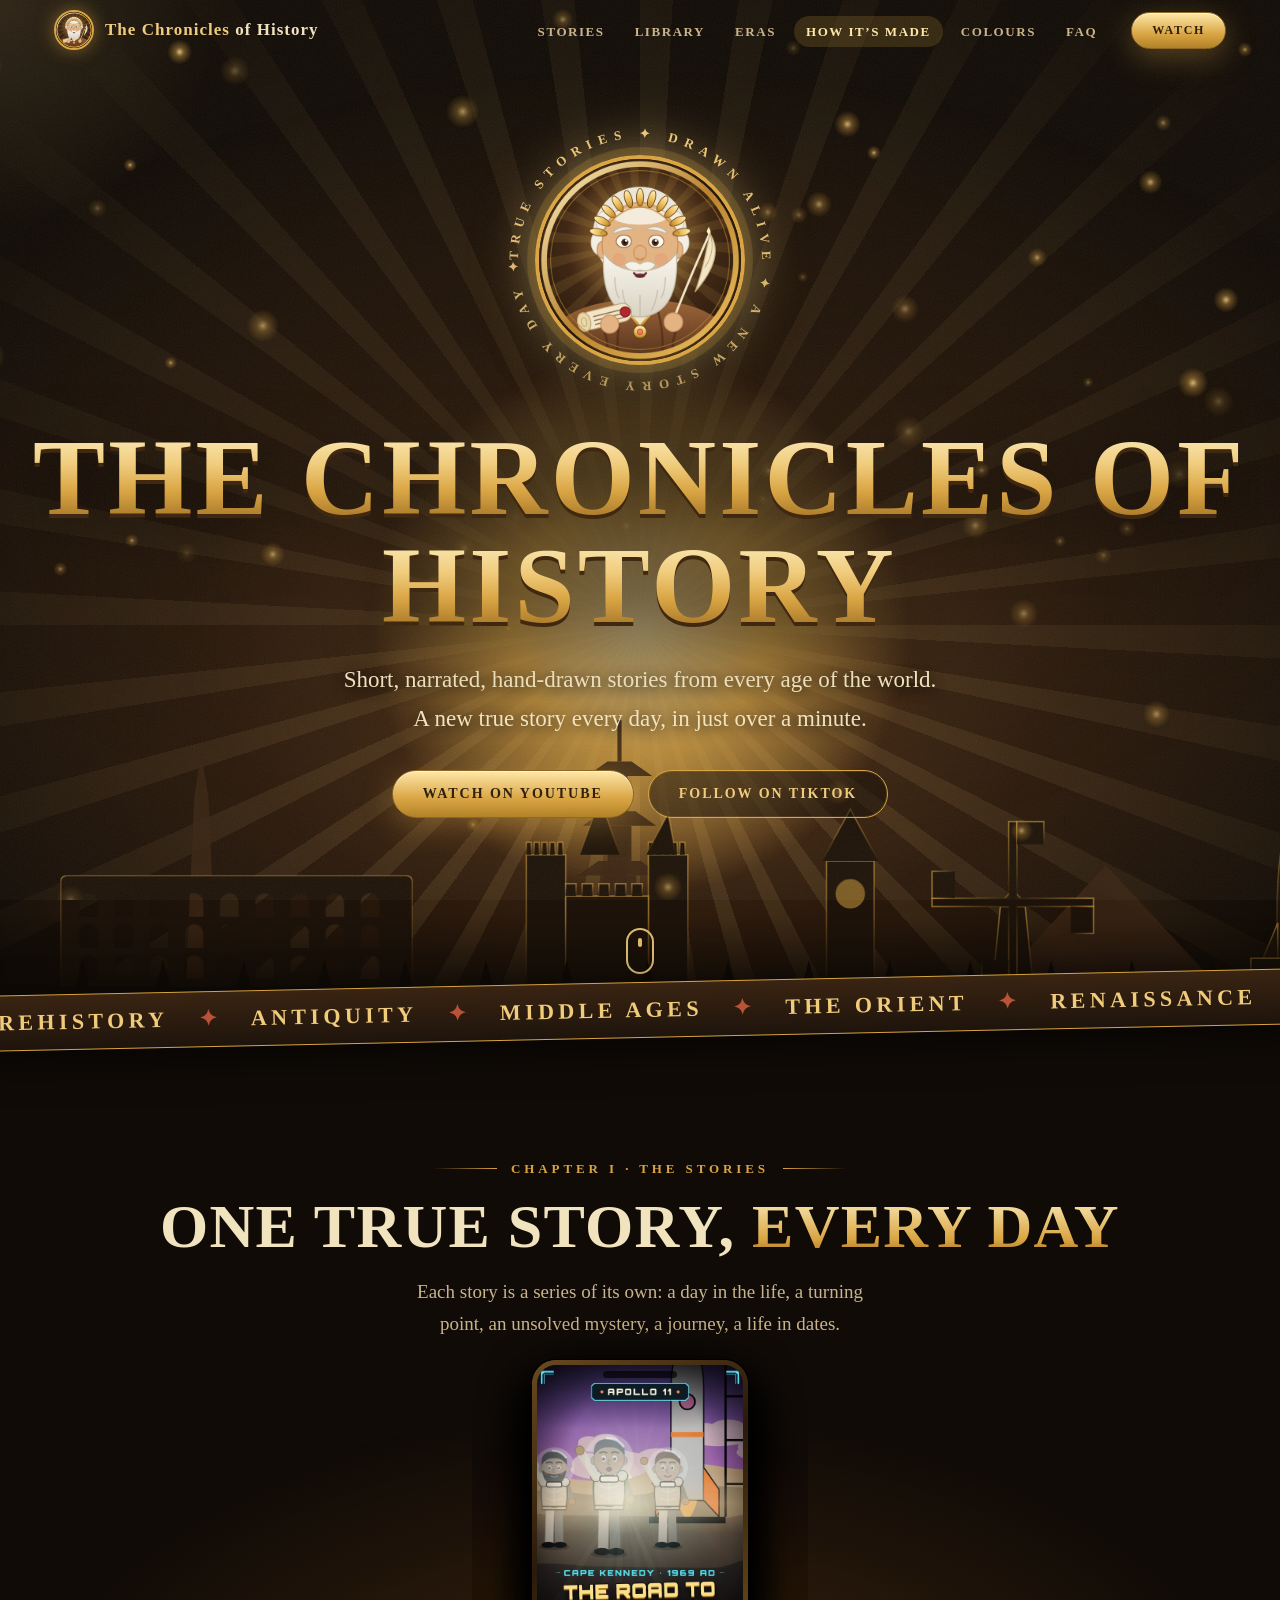
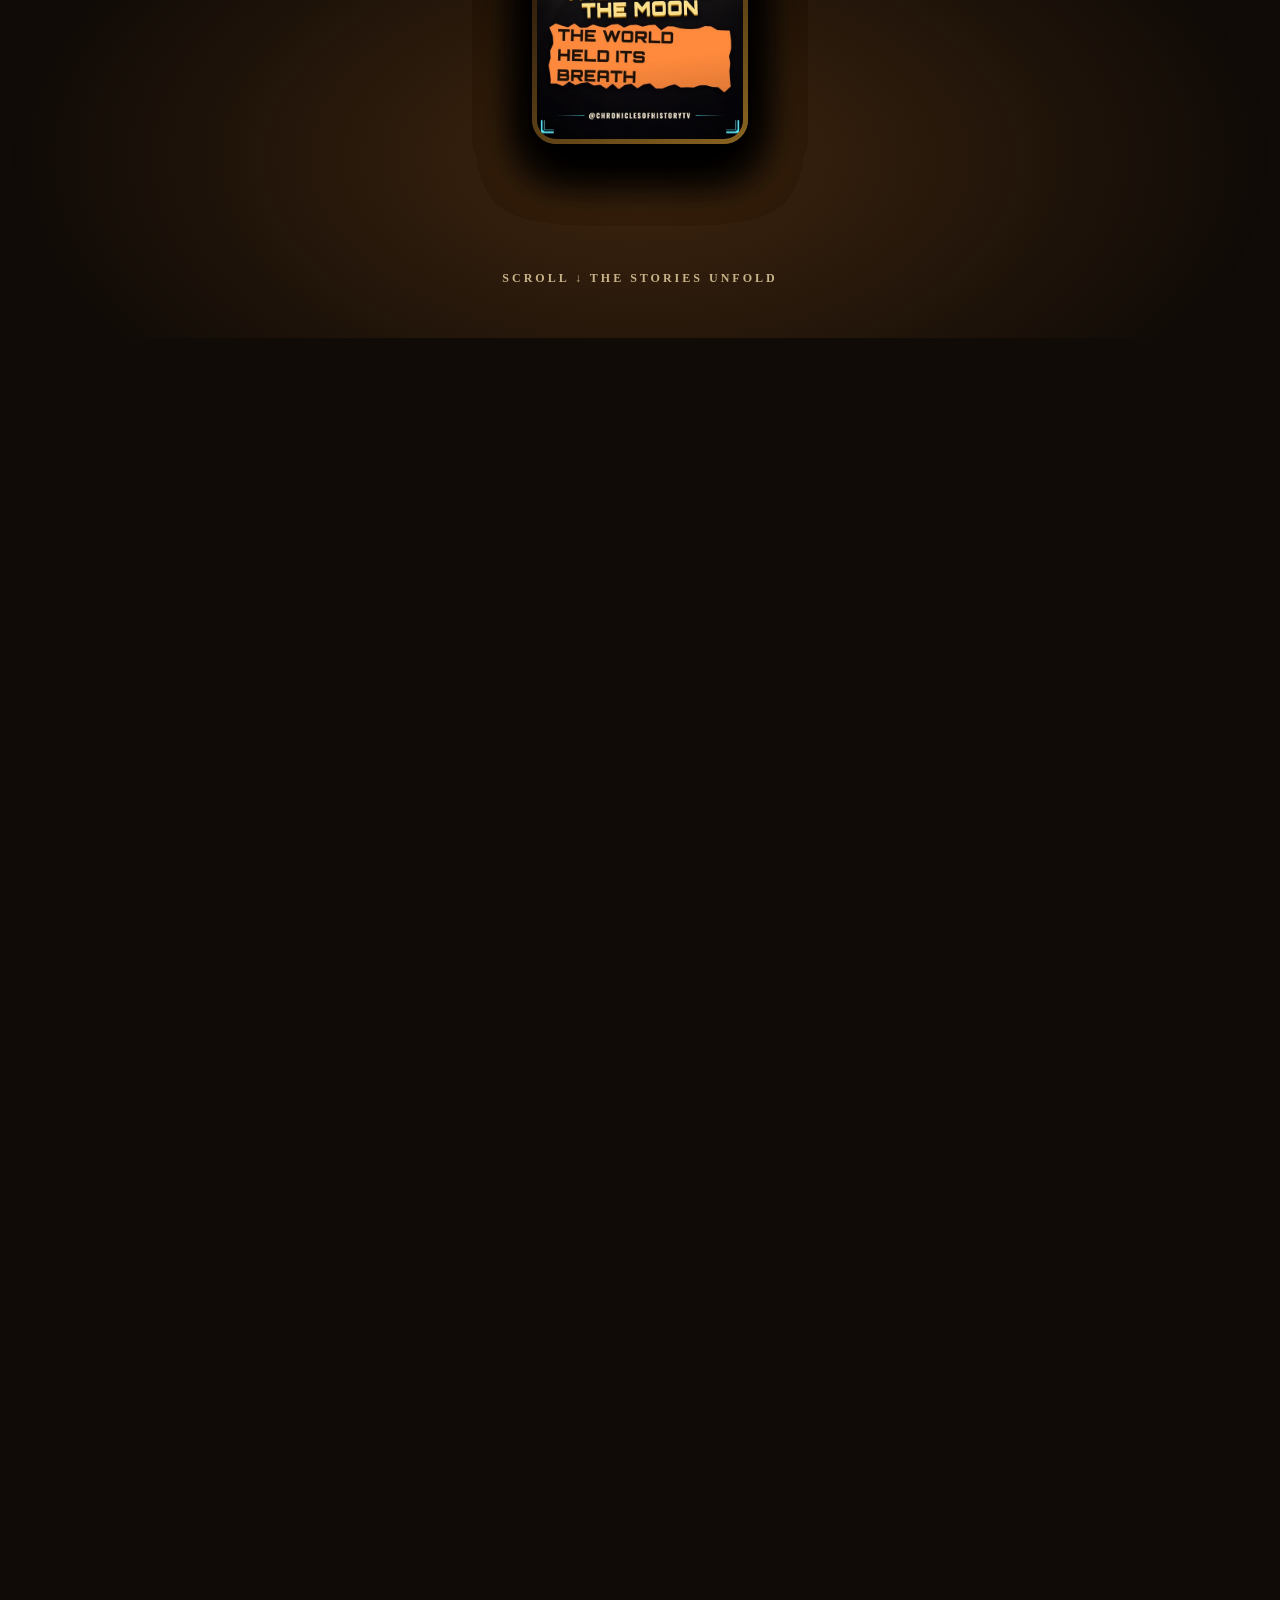
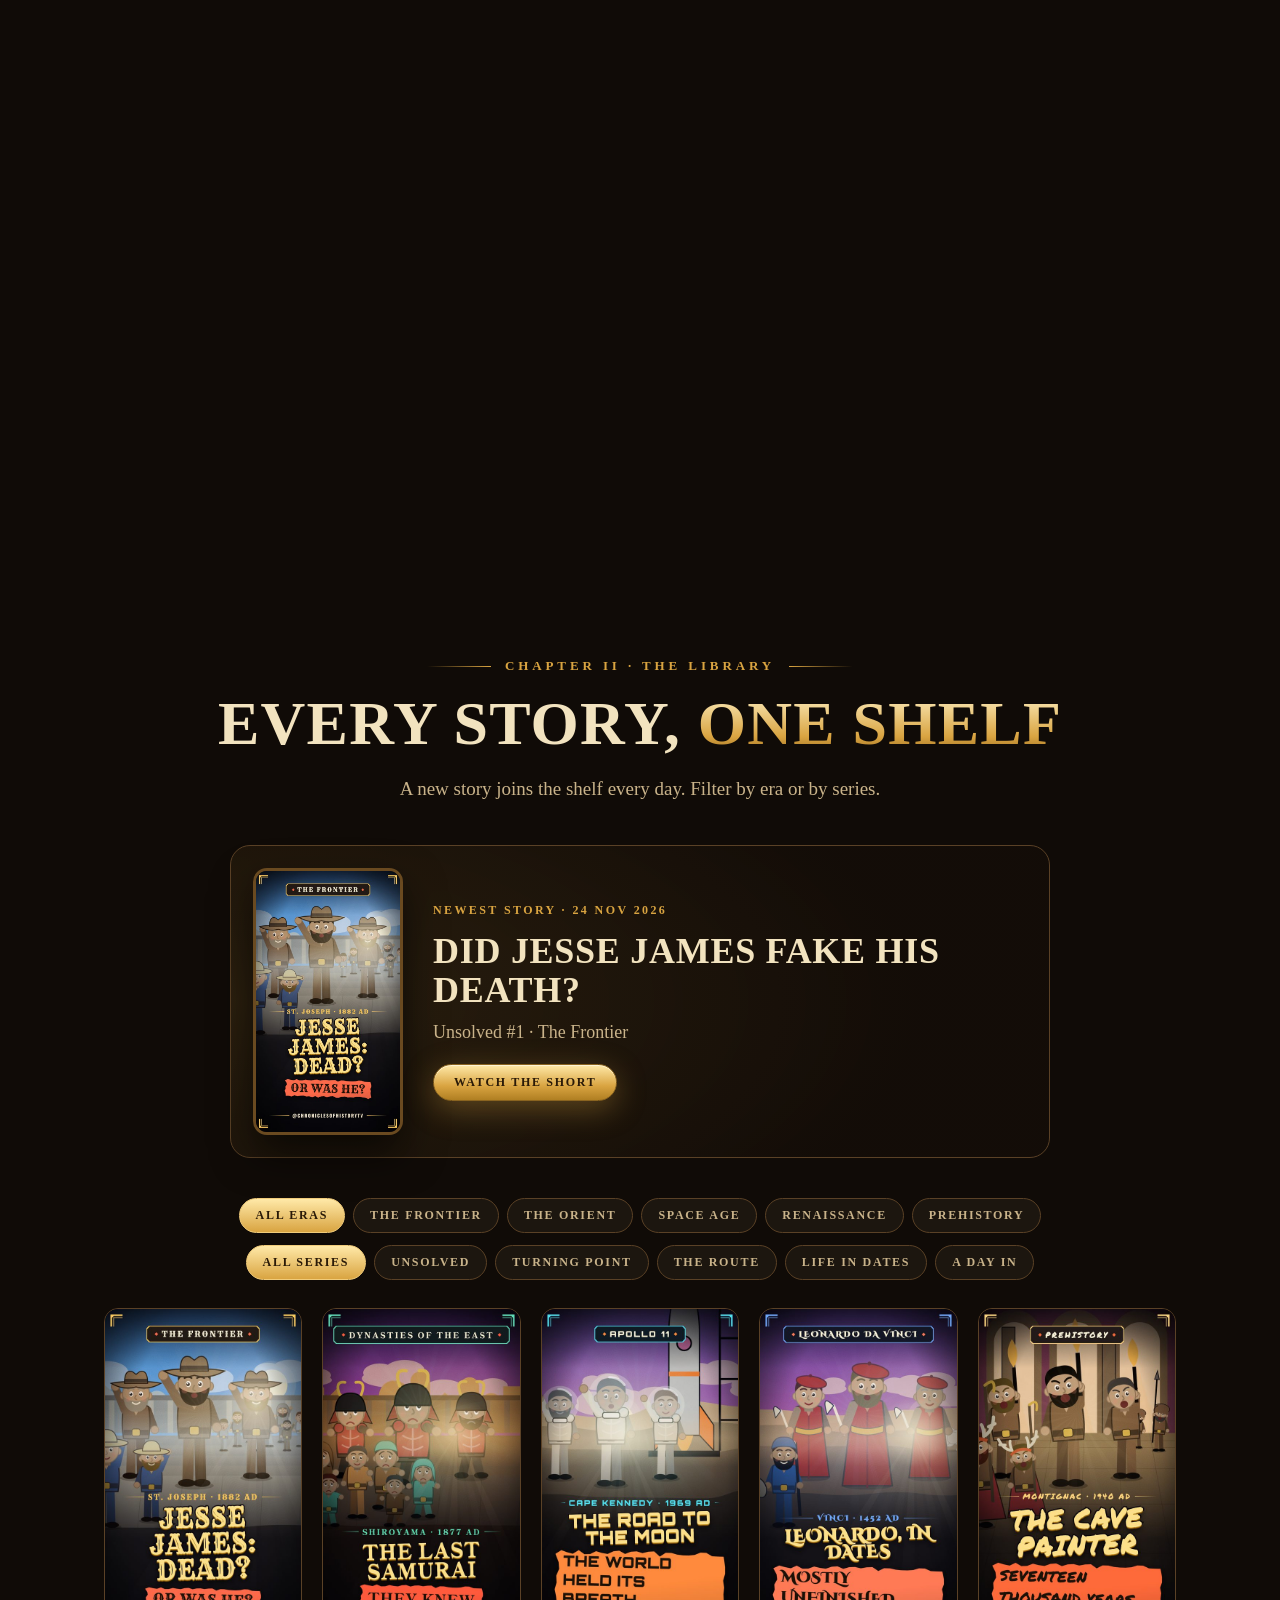
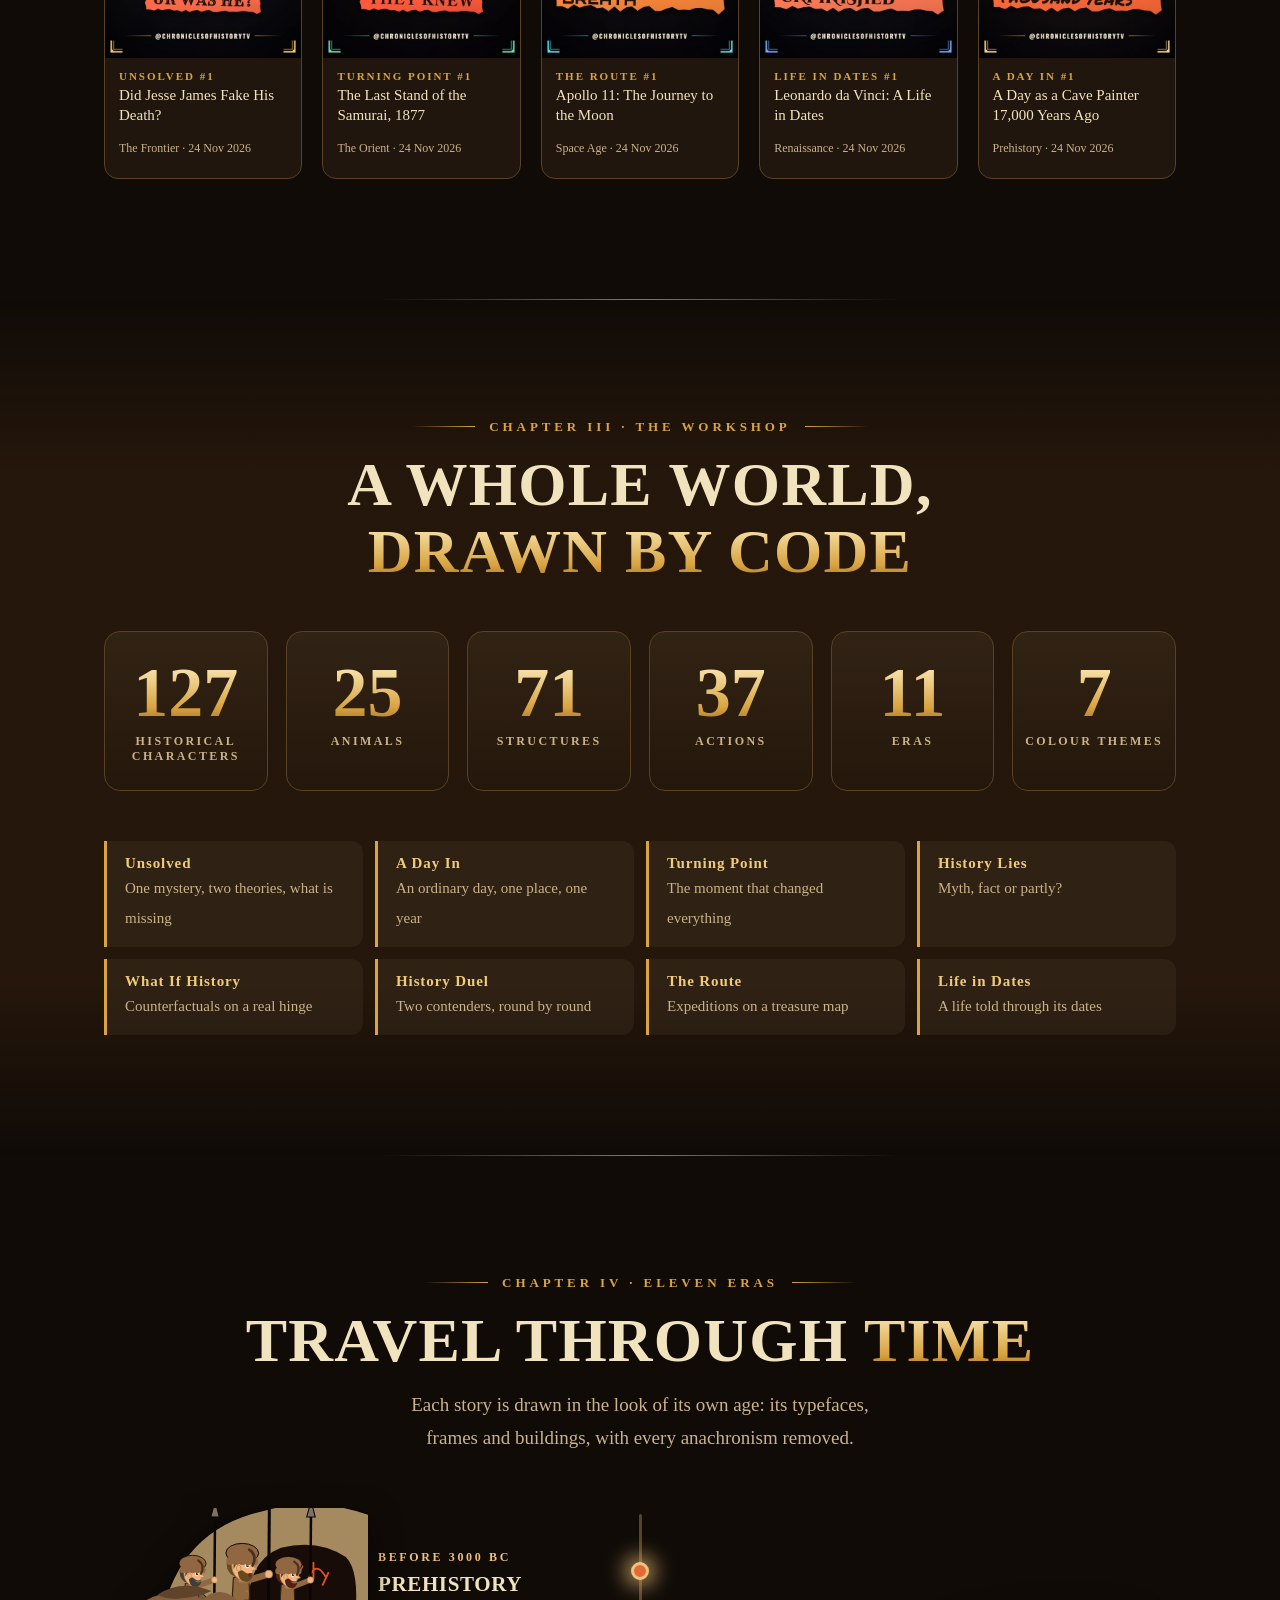
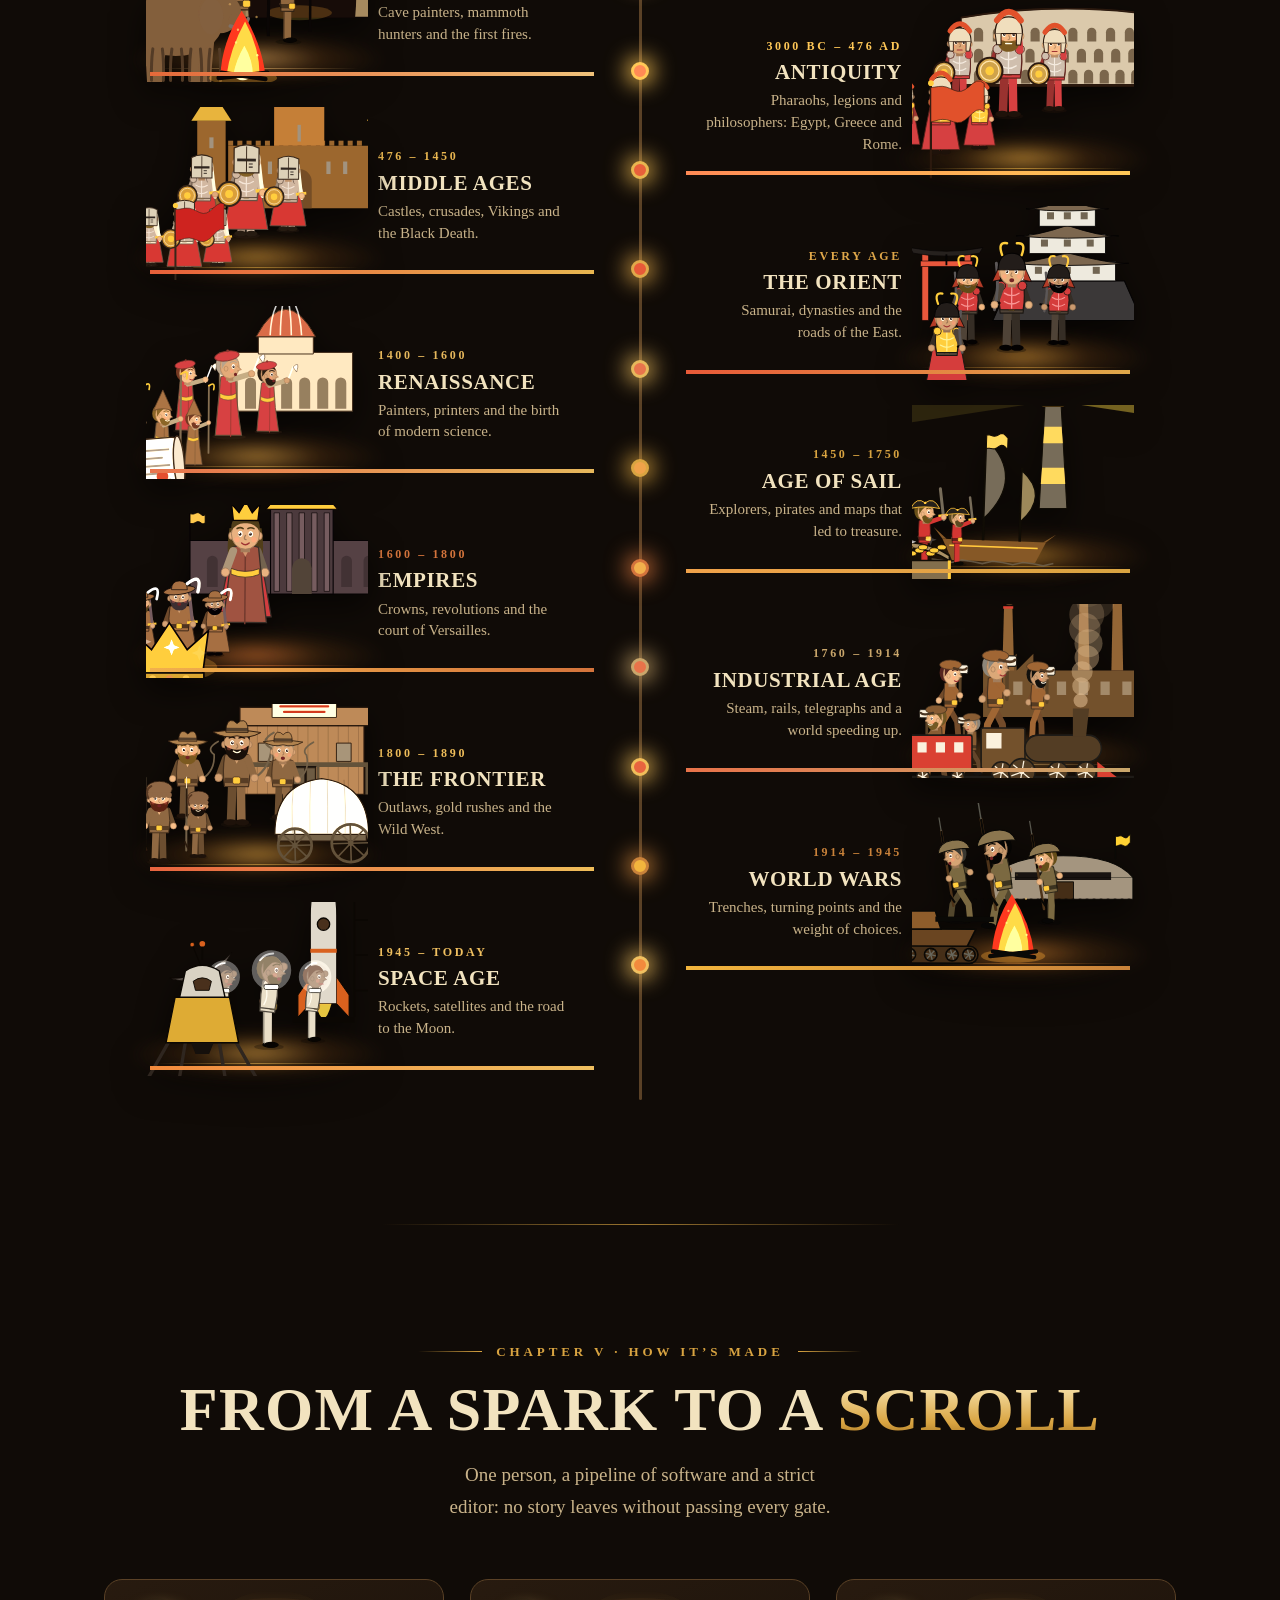
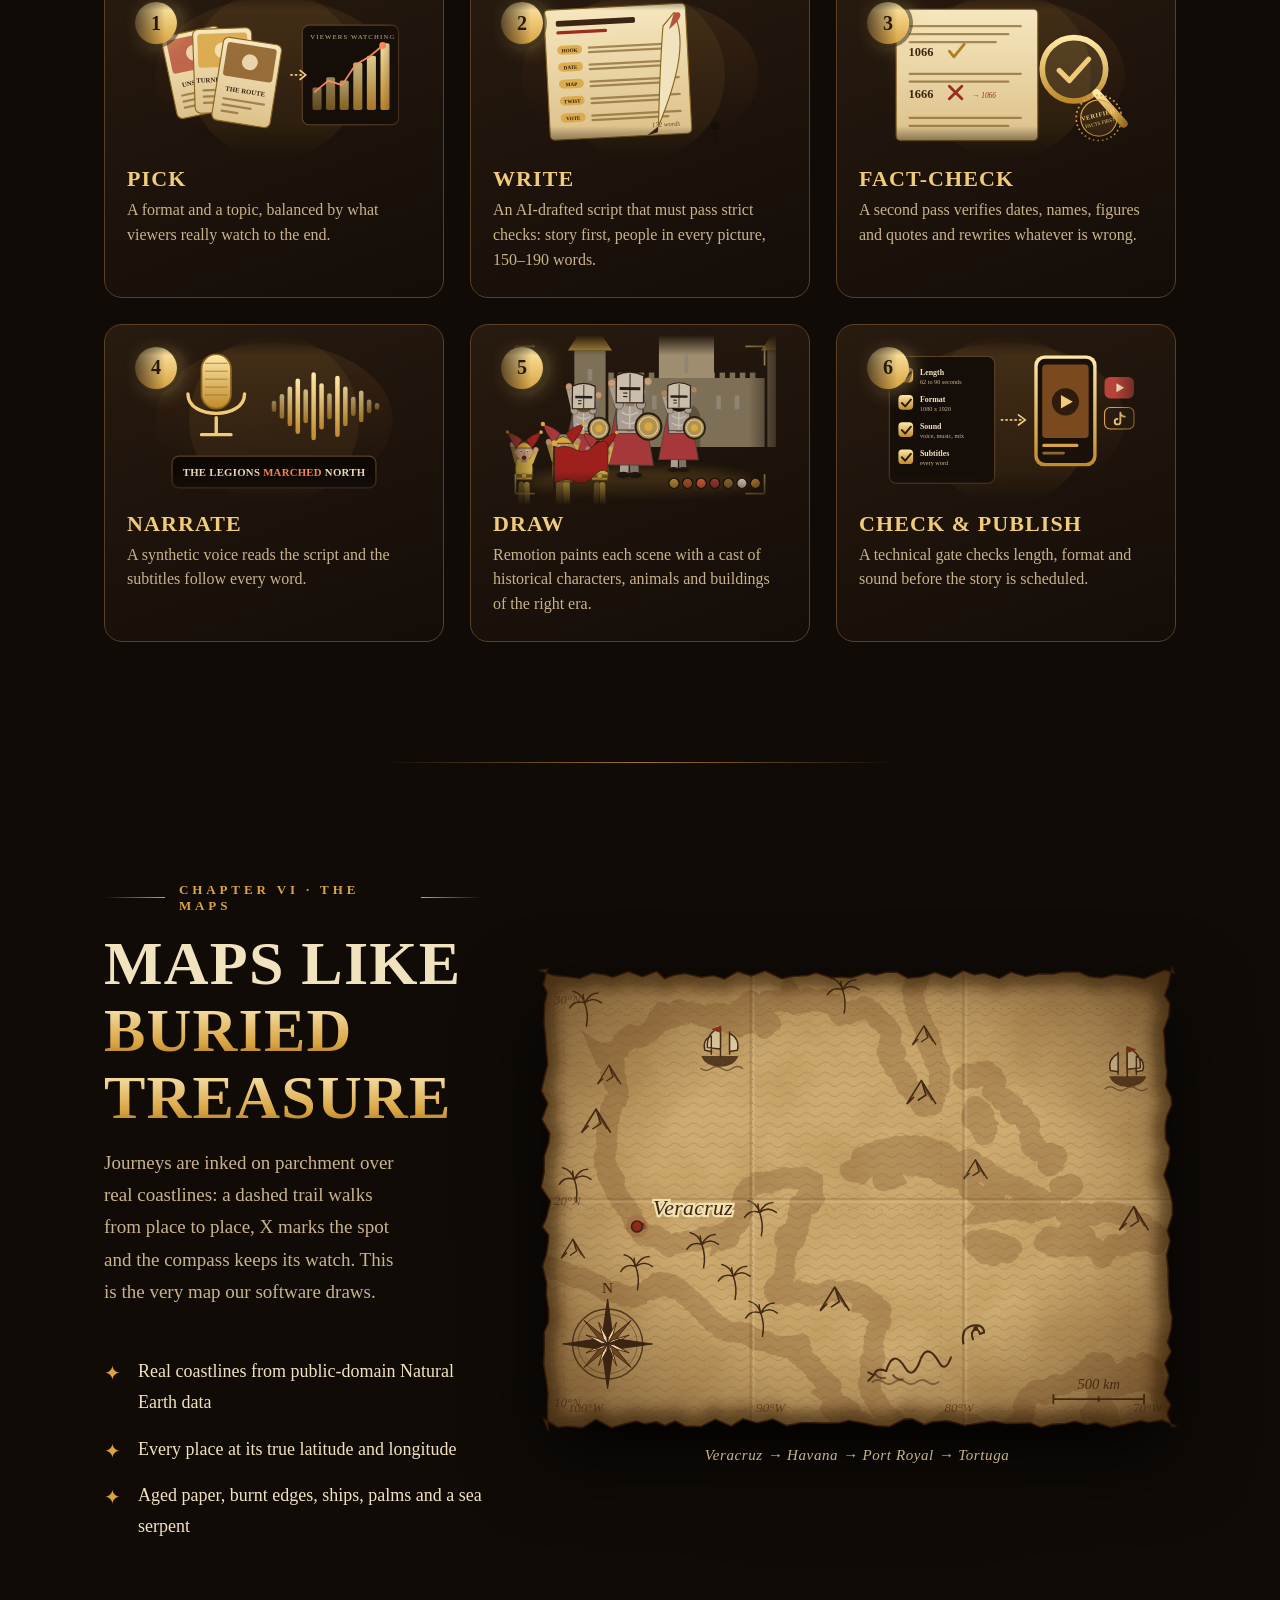
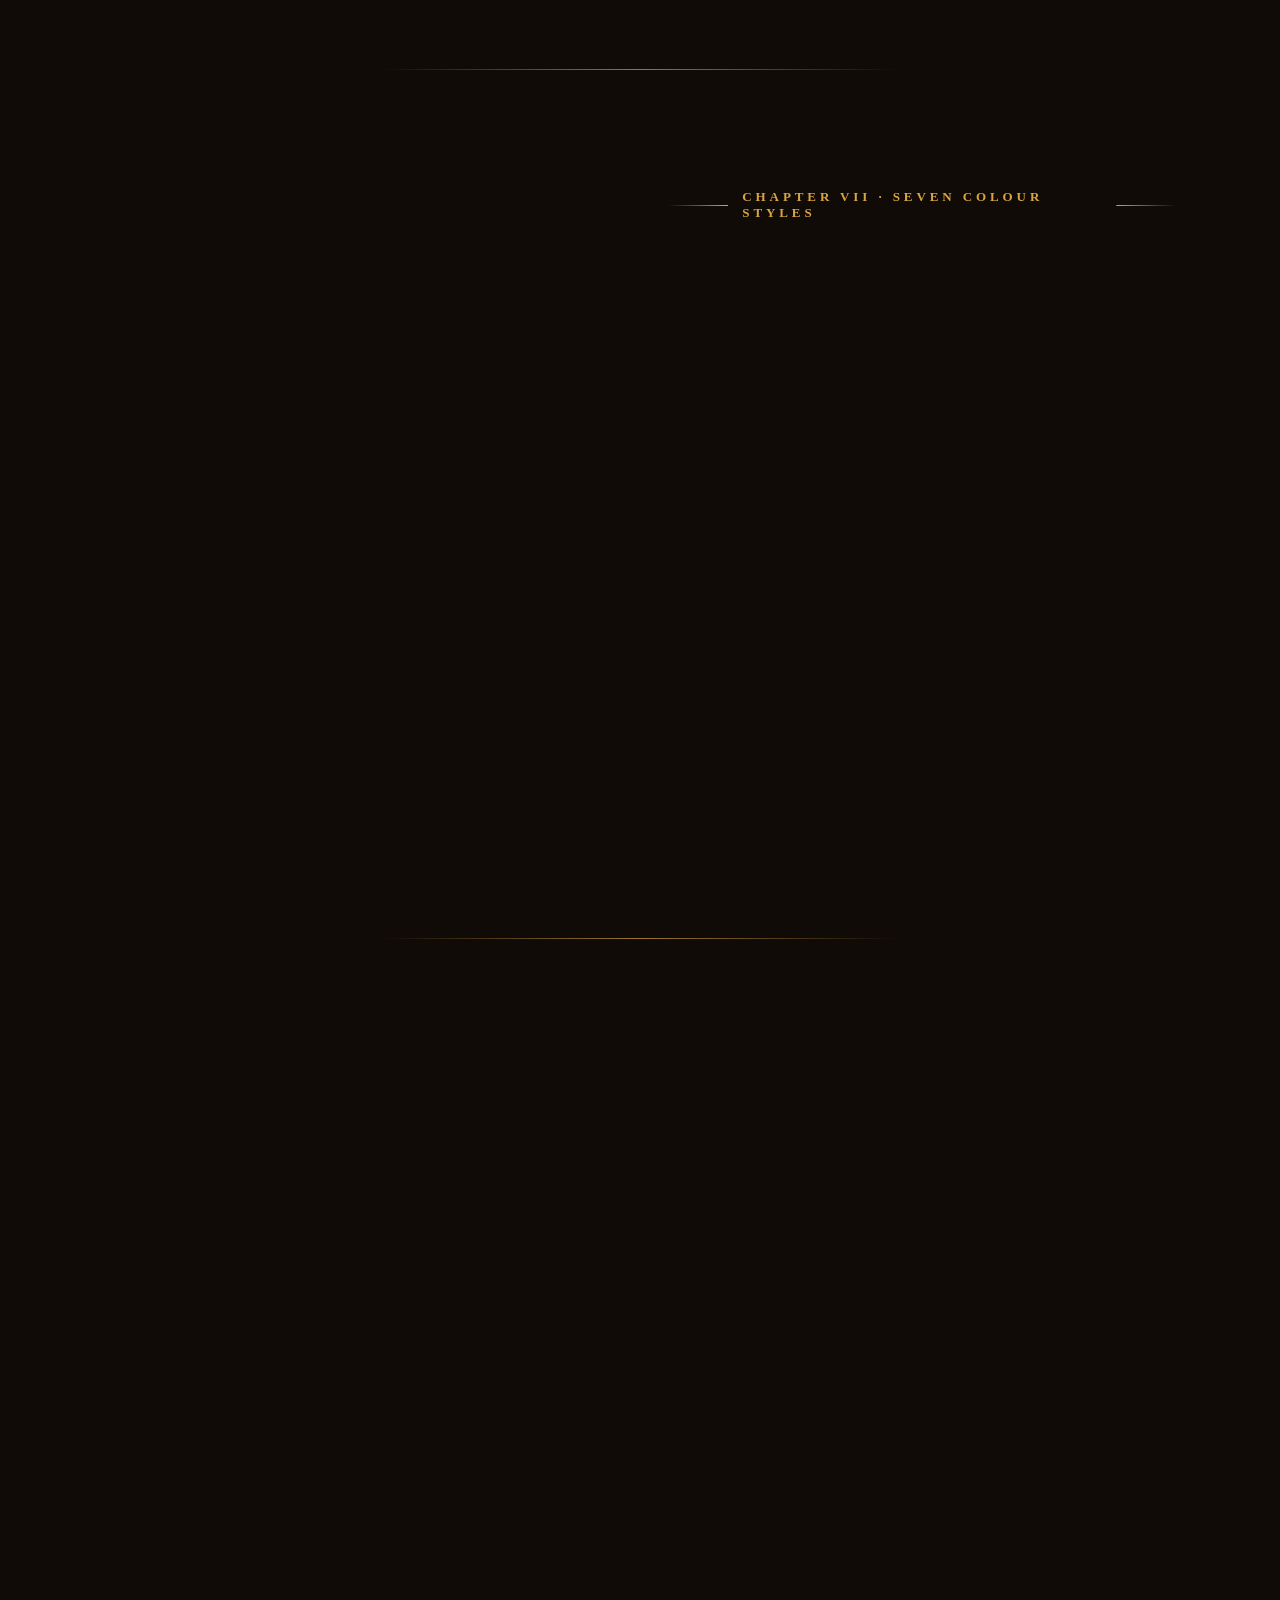
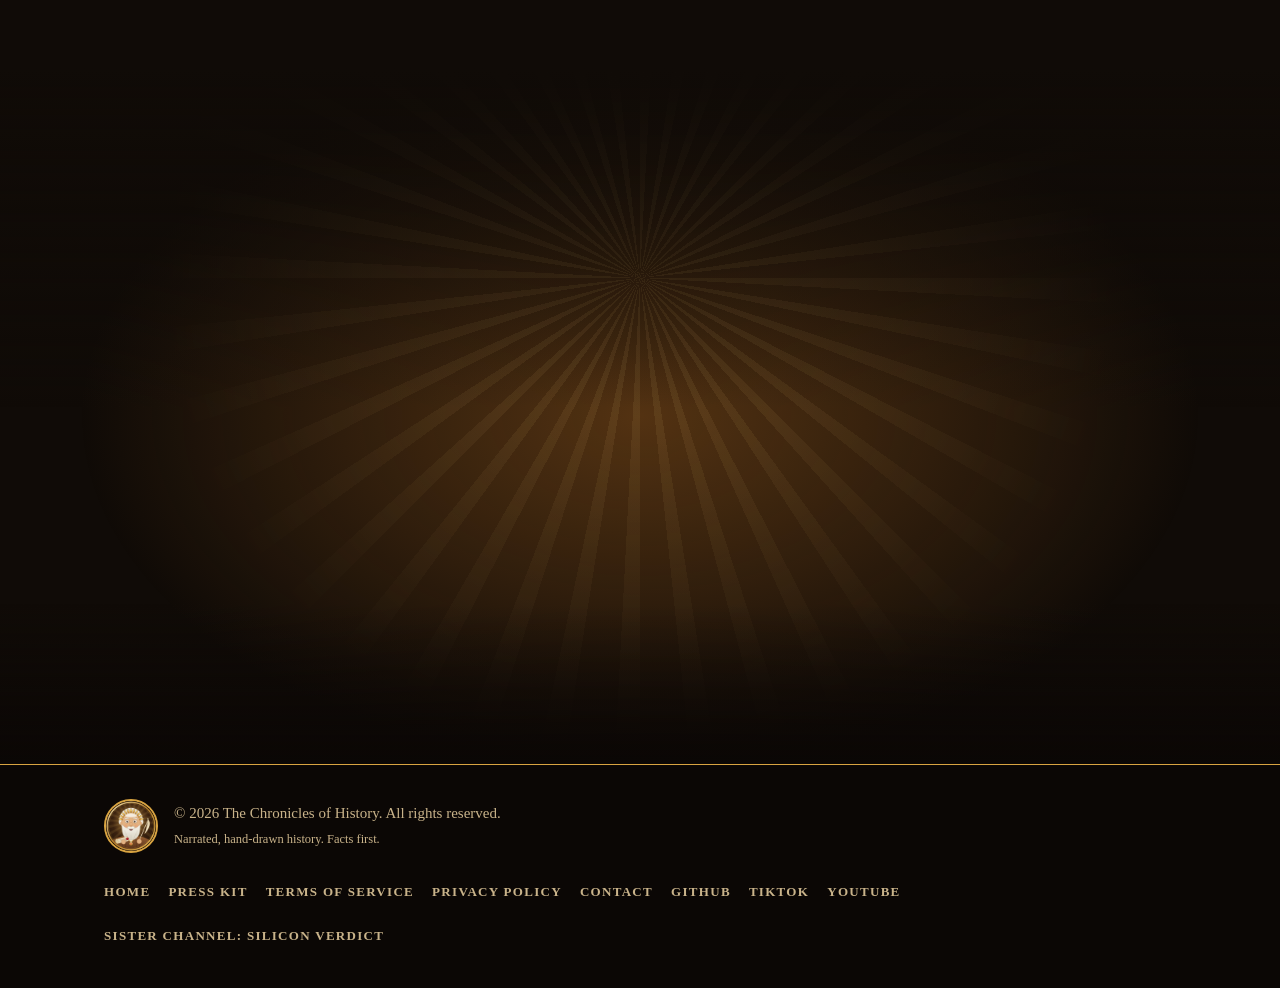
==== commit da893587: "fix(site): finale light rays sit under the fade, so no hard edge at the top of the section Co-Author" ====
--- a/docs/index.html
+++ b/docs/index.html
@@ -50,7 +50,7 @@
 <div class="phone big rv zoom"><div class="bezel"><div class="stack"><img src="assets/themes/gilded.jpg" alt="Cover in the Gilded colour theme" class="tsl on" data-k="gilded" loading="lazy" width="540" height="960"><img src="assets/themes/sepia.jpg" alt="Cover in the Sepia colour theme" class="tsl" data-k="sepia" loading="lazy" width="540" height="960"><img src="assets/themes/ember.jpg" alt="Cover in the Ember colour theme" class="tsl" data-k="ember" loading="lazy" width="540" height="960"><img src="assets/themes/regal.jpg" alt="Cover in the Regal colour theme" class="tsl" data-k="regal" loading="lazy" width="540" height="960"><img src="assets/themes/bronze.jpg" alt="Cover in the Bronze colour theme" class="tsl" data-k="bronze" loading="lazy" width="540" height="960"><img src="assets/themes/ivory.jpg" alt="Cover in the Ivory colour theme" class="tsl" data-k="ivory" loading="lazy" width="540" height="960"><img src="assets/themes/smoke.jpg" alt="Cover in the Smoke colour theme" class="tsl" data-k="smoke" loading="lazy" width="540" height="960"></div><span class="shine"></span></div></div>
 <div class="copy"><p class="kicker rv"><i></i>Chapter VII &middot; Seven colour styles<i></i></p><h2 class="rv">Always brown and gold, <em>never the same</em></h2>
 <p class="sub rv">A palette of parchment, leather, brick and gold leaf, dressed in seven moods that rotate from video to video. Pick one and watch the cover change.</p>
-<div class="tbs rv" id="tbs"><button type="button" class="tb on" data-k="gilded" data-desc="Gilded &mdash; gold leaf on dark leather, each era with its own accents."><i style="background:#D9A441"></i>Gilded</button><button type="button" class="tb" data-k="sepia" data-desc="Sepia &mdash; a faded photograph, copper and old gold."><i style="background:#C8642A"></i>Sepia</button><button type="button" class="tb" data-k="ember" data-desc="Ember &mdash; fire and brass on red-brown grounds."><i style="background:#FF6A3D"></i>Ember</button><button type="button" class="tb" data-k="regal" data-desc="Regal &mdash; oxblood and gold, the colours of courts and crowns."><i style="background:#B8433A"></i>Regal</button><button type="button" class="tb" data-k="bronze" data-desc="Bronze &mdash; ochre and olive-brown, roads and camps."><i style="background:#A8793A"></i>Bronze</button><button type="button" class="tb" data-k="ivory" data-desc="Ivory &mdash; bone and umber, a daylight manuscript."><i style="background:#F4EAD2"></i>Ivory</button><button type="button" class="tb" data-k="smoke" data-desc="Smoke &mdash; ash and umber with a lantern glow."><i style="background:#E39A3B"></i>Smoke</button></div><p class="tname rv" id="tname">Gilded &mdash; gold leaf on dark leather, each era with its own accents.</p></div></div></section><section class="block" id="faq"><div class="container narrow"><p class="kicker rv"><i></i>Chapter VIII &middot; Questions<i></i></p><h2 class="rv">Before you <em>ask</em></h2><details class="rv" style="--d:0.0s"><summary>Is it made with AI?</summary><p>The scripts are drafted with AI language models and then checked by an automated fact-check pass; the owner picks the formats. The narration is a synthetic voice and every picture is drawn by code. Nothing is filmed and no archive footage is used.</p></details><details class="rv" style="--d:0.05s"><summary>Are the stories true?</summary><p>Facts come first: every date, name and figure must be real and well documented, and where historians disagree the video says so. Mistakes can still happen: if you spot one, tell us and we will correct or remove the video.</p></details><details class="rv" style="--d:0.1s"><summary>Why just over a minute?</summary><p>Every story runs between 62 and 90 seconds: long enough for a beginning, a turn and an ending, short enough to watch in one go.</p></details><details class="rv" style="--d:0.15000000000000002s"><summary>Where do the maps come from?</summary><p>They are drawn from real coastlines (Natural Earth, public domain) in the style of an old treasure map, with the real position of every place in the story.</p></details><details class="rv" style="--d:0.2s"><summary>Do you collect data about me?</summary><p>No. This site has no cookies, no analytics and loads nothing from other companies. Read the Privacy Policy.</p></details></div></section><section class="finale"><div class="container"><div class="medal"><div class="rays small"></div><img class="rv zoom" src="logo.png" alt="" width="120" height="120"></div>
+<div class="tbs rv" id="tbs"><button type="button" class="tb on" data-k="gilded" data-desc="Gilded &mdash; gold leaf on dark leather, each era with its own accents."><i style="background:#D9A441"></i>Gilded</button><button type="button" class="tb" data-k="sepia" data-desc="Sepia &mdash; a faded photograph, copper and old gold."><i style="background:#C8642A"></i>Sepia</button><button type="button" class="tb" data-k="ember" data-desc="Ember &mdash; fire and brass on red-brown grounds."><i style="background:#FF6A3D"></i>Ember</button><button type="button" class="tb" data-k="regal" data-desc="Regal &mdash; oxblood and gold, the colours of courts and crowns."><i style="background:#B8433A"></i>Regal</button><button type="button" class="tb" data-k="bronze" data-desc="Bronze &mdash; ochre and olive-brown, roads and camps."><i style="background:#A8793A"></i>Bronze</button><button type="button" class="tb" data-k="ivory" data-desc="Ivory &mdash; bone and umber, a daylight manuscript."><i style="background:#F4EAD2"></i>Ivory</button><button type="button" class="tb" data-k="smoke" data-desc="Smoke &mdash; ash and umber with a lantern glow."><i style="background:#E39A3B"></i>Smoke</button></div><p class="tname rv" id="tname">Gilded &mdash; gold leaf on dark leather, each era with its own accents.</p></div></div></section><section class="block" id="faq"><div class="container narrow"><p class="kicker rv"><i></i>Chapter VIII &middot; Questions<i></i></p><h2 class="rv">Before you <em>ask</em></h2><details class="rv" style="--d:0.0s"><summary>Is it made with AI?</summary><p>The scripts are drafted with AI language models and then checked by an automated fact-check pass; the owner picks the formats. The narration is a synthetic voice and every picture is drawn by code. Nothing is filmed and no archive footage is used.</p></details><details class="rv" style="--d:0.05s"><summary>Are the stories true?</summary><p>Facts come first: every date, name and figure must be real and well documented, and where historians disagree the video says so. Mistakes can still happen: if you spot one, tell us and we will correct or remove the video.</p></details><details class="rv" style="--d:0.1s"><summary>Why just over a minute?</summary><p>Every story runs between 62 and 90 seconds: long enough for a beginning, a turn and an ending, short enough to watch in one go.</p></details><details class="rv" style="--d:0.15000000000000002s"><summary>Where do the maps come from?</summary><p>They are drawn from real coastlines (Natural Earth, public domain) in the style of an old treasure map, with the real position of every place in the story.</p></details><details class="rv" style="--d:0.2s"><summary>Do you collect data about me?</summary><p>No. This site has no cookies, no analytics and loads nothing from other companies. Read the Privacy Policy.</p></details></div></section><section class="finale"><div class="burst"><div class="rays small"></div></div><div class="container"><div class="medal"><img class="rv zoom" src="logo.png" alt="" width="120" height="120"></div>
 <h2 class="rv">History is better<br><em>when it is told well</em></h2><p class="sub rv">Join the chronicle. A new story every day, on both channels.</p>
 <div class="cta rv"><a class="btn" href="https://www.youtube.com/@chroniclesofhistorytv" target="_blank" rel="noopener"><span>Subscribe on YouTube</span></a><a class="btn ghost" href="https://www.tiktok.com/@chroniclesofhistorytv" target="_blank" rel="noopener"><span>Follow on TikTok</span></a></div></div></section></main><footer><div class="container foot"><div class="fbrand"><img src="logo.png" alt="" width="54" height="54"><div>&copy; 2026 The Chronicles of History. All rights reserved.<br><small>Narrated, hand-drawn history. Facts first.</small></div></div>
 <ul><li><a href="index.html">Home</a></li><li><a href="presskit.html">Press kit</a></li><li><a href="terms.html">Terms of Service</a></li><li><a href="privacy.html">Privacy Policy</a></li><li><a href="https://github.com/adrlopech/Chronicles-of-History/issues" target="_blank" rel="noopener">Contact</a></li><li><a href="https://github.com/adrlopech/Chronicles-of-History" target="_blank" rel="noopener">GitHub</a></li><li><a href="https://www.tiktok.com/@chroniclesofhistorytv" target="_blank" rel="noopener">TikTok</a></li><li><a href="https://www.youtube.com/@chroniclesofhistorytv" target="_blank" rel="noopener">YouTube</a></li><li><a href="https://adrlopech.github.io/Silicon-Verdict/" target="_blank" rel="noopener">Sister channel: Silicon Verdict</a></li></ul></div></footer>
--- a/docs/site.css
+++ b/docs/site.css
@@ -68,16 +68,17 @@
 h2 em{font-style:normal;background:linear-gradient(180deg,#FFF3C8,var(--gold) 70%,#9A6B1F);-webkit-background-clip:text;background-clip:text;color:transparent}
 .sub{color:var(--paper2);text-align:center;max-width:680px;margin:0 auto 40px;font-size:19px}
 /* pinned fan */
-.pin{position:relative;height:300vh}.stick{position:sticky;top:0;height:100vh;display:flex;flex-direction:column;justify-content:center;overflow:hidden;padding-top:70px;background:radial-gradient(900px 500px at 50% 80%,rgba(120,70,25,.45),transparent 70%)}
+.pin{position:relative;height:300vh}.stick{--pw:min(24vh,250px);position:sticky;top:0;height:100vh;display:flex;flex-direction:column;justify-content:center;overflow:hidden;padding-top:70px;background:radial-gradient(900px 500px at 50% 80%,rgba(120,70,25,.45),transparent 70%)}
 .stick .sub{margin-bottom:10px}
-.fan{position:relative;height:min(62vh,640px);margin-top:10px}
-.phone{position:absolute;left:50%;top:0;width:min(30vh,290px);margin-left:calc(min(30vh,290px) / -2);display:block;text-decoration:none;color:inherit;transform:translateX(calc(var(--i) * var(--p,0) * 1.08 * min(30vh,290px) + var(--i) * var(--p,0) * 18px)) translateY(calc(var(--p,0) * (var(--i) * var(--i)) * 14px)) rotate(calc(var(--i) * var(--p,0) * 6deg));transition:filter .3s;z-index:calc(10 - var(--i) * var(--i))}
+.fan{position:relative;height:calc(var(--pw) * 1.78 + 90px);margin-top:10px}
+.phone{position:absolute;left:50%;top:0;width:var(--pw);margin-left:calc(var(--pw) / -2);display:block;text-decoration:none;color:inherit;transform:translateX(calc(var(--i) * var(--p,0) * 1.08 * var(--pw) + var(--i) * var(--p,0) * 18px)) translateY(calc(var(--p,0) * (var(--i) * var(--i)) * 9px)) rotate(calc(var(--i) * var(--p,0) * 6deg));transition:filter .3s;z-index:calc(10 - var(--i) * var(--i))}
 .phone:hover{filter:brightness(1.12);z-index:30}.phone:hover .bezel{transform:translateY(-14px) scale(1.06)}
 .bezel{position:relative;overflow:hidden;aspect-ratio:9/16;border-radius:24px;padding:5px;background:linear-gradient(145deg,#6a4a20,#2a1a0a 40%,#8a6420);box-shadow:0 22px 50px #000c,0 0 0 1px #000;transition:transform .35s cubic-bezier(.2,.8,.2,1)}
 .bezel img{display:block;width:100%;height:100%;object-fit:cover;border-radius:19px}.bezel:before{content:"";position:absolute;z-index:3;top:11px;left:50%;width:34%;height:7px;margin-left:-17%;border-radius:6px;background:#000a}
 .shine{position:absolute;inset:5px;border-radius:19px;background:linear-gradient(115deg,transparent 30%,rgba(255,255,255,.22) 45%,transparent 60%);transform:translateX(-120%);transition:transform .9s}.phone:hover .shine{transform:translateX(120%)}
 .cap{position:absolute;left:50%;top:100%;width:260px;margin:16px 0 0 -130px;text-align:center;opacity:0;transition:opacity .3s;pointer-events:none;background:rgba(16,11,7,.9);border:1px solid var(--line);border-radius:12px;padding:8px 12px}.phone:hover .cap{opacity:1}.cap b{display:block;font:700 11px var(--disp);letter-spacing:.2em;color:var(--gold);text-transform:uppercase}.cap span{display:block;font-size:14px;line-height:1.35;color:var(--paper)}
 .fanhint{text-align:center;font:600 12px var(--disp);letter-spacing:.25em;text-transform:uppercase;color:var(--paper2);margin-top:36px;opacity:calc(1 - var(--p,0) * 3)}
+@media(max-height:760px){.stick{--pw:min(19vh,220px)}.stick .sub{display:none}.stick h2{font-size:clamp(28px,4.4vw,48px);margin-bottom:6px}}
 /* numbers */
 .numbers{background:linear-gradient(180deg,transparent,rgba(42,26,12,.8) 20%,rgba(42,26,12,.8) 80%,transparent)}
 .nums{display:grid;grid-template-columns:repeat(auto-fit,minmax(150px,1fr));gap:18px;margin:46px 0 50px}
@@ -132,8 +133,8 @@
 details p{padding:0 24px 22px;color:var(--paper2);animation:drop .4s}@keyframes drop{from{opacity:0;transform:translateY(-8px)}}
 /* finale */
 .finale{position:relative;z-index:3;text-align:center;padding:150px 0 130px;overflow:hidden;background:radial-gradient(800px 500px at 50% 50%,rgba(150,90,30,.5),transparent 70%)}
-.finale .container{position:relative;z-index:2}.medal{position:relative;width:120px;height:120px;margin:0 auto 26px}.medal img{position:relative;z-index:2;display:block;border-radius:50%;border:3px solid var(--gold);box-shadow:0 0 70px rgba(240,203,122,.7);animation:float 6s ease-in-out infinite}.medal .rays{z-index:0;opacity:.7}
-.finale:before,.finale:after{content:"";position:absolute;left:0;right:0;z-index:1;pointer-events:none}.finale:before{top:0;height:240px;background:linear-gradient(var(--ink),transparent)}.finale:after{bottom:0;height:160px;background:linear-gradient(transparent,#0b0705)}
+.finale .container{position:relative;z-index:2}.medal{position:relative;width:120px;height:120px;margin:0 auto 26px}.medal img{position:relative;z-index:2;display:block;border-radius:50%;border:3px solid var(--gold);box-shadow:0 0 70px rgba(240,203,122,.7);animation:float 6s ease-in-out infinite}.burst{position:absolute;left:50%;top:210px;width:0;height:0;z-index:0}.burst .rays{opacity:.7}
+.finale:before,.finale:after{content:"";position:absolute;left:0;right:0;z-index:1;pointer-events:none}.finale:before{top:0;height:340px;background:linear-gradient(var(--ink),transparent)}.finale:after{bottom:0;height:160px;background:linear-gradient(transparent,#0b0705)}
 /* footer */
 footer{position:relative;z-index:3;border-top:1px solid var(--gold);background:#0b0705;padding:34px 0 40px;color:var(--paper2);font-size:15px}
 .foot{display:flex;gap:26px;justify-content:space-between;flex-wrap:wrap;align-items:center}.fbrand{display:flex;gap:16px;align-items:center}.fbrand img{border-radius:50%;border:2px solid var(--gold)}
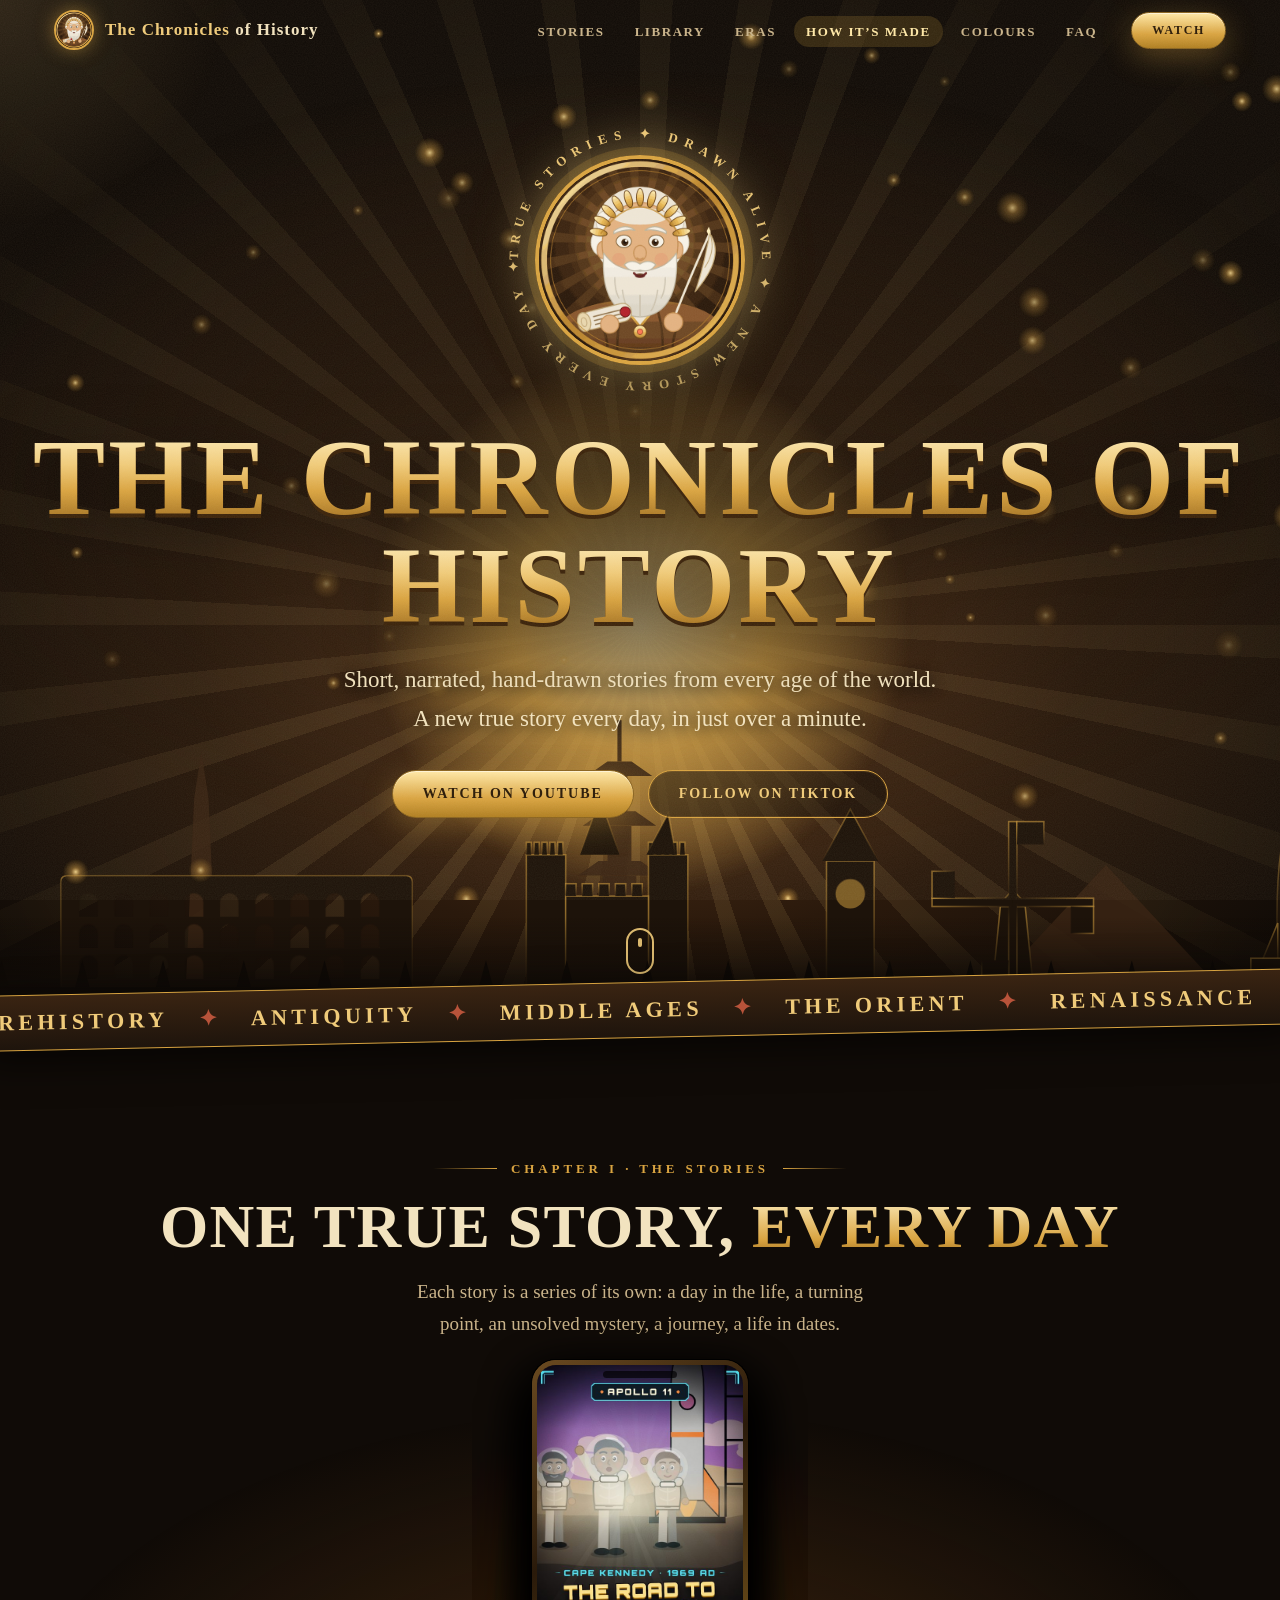
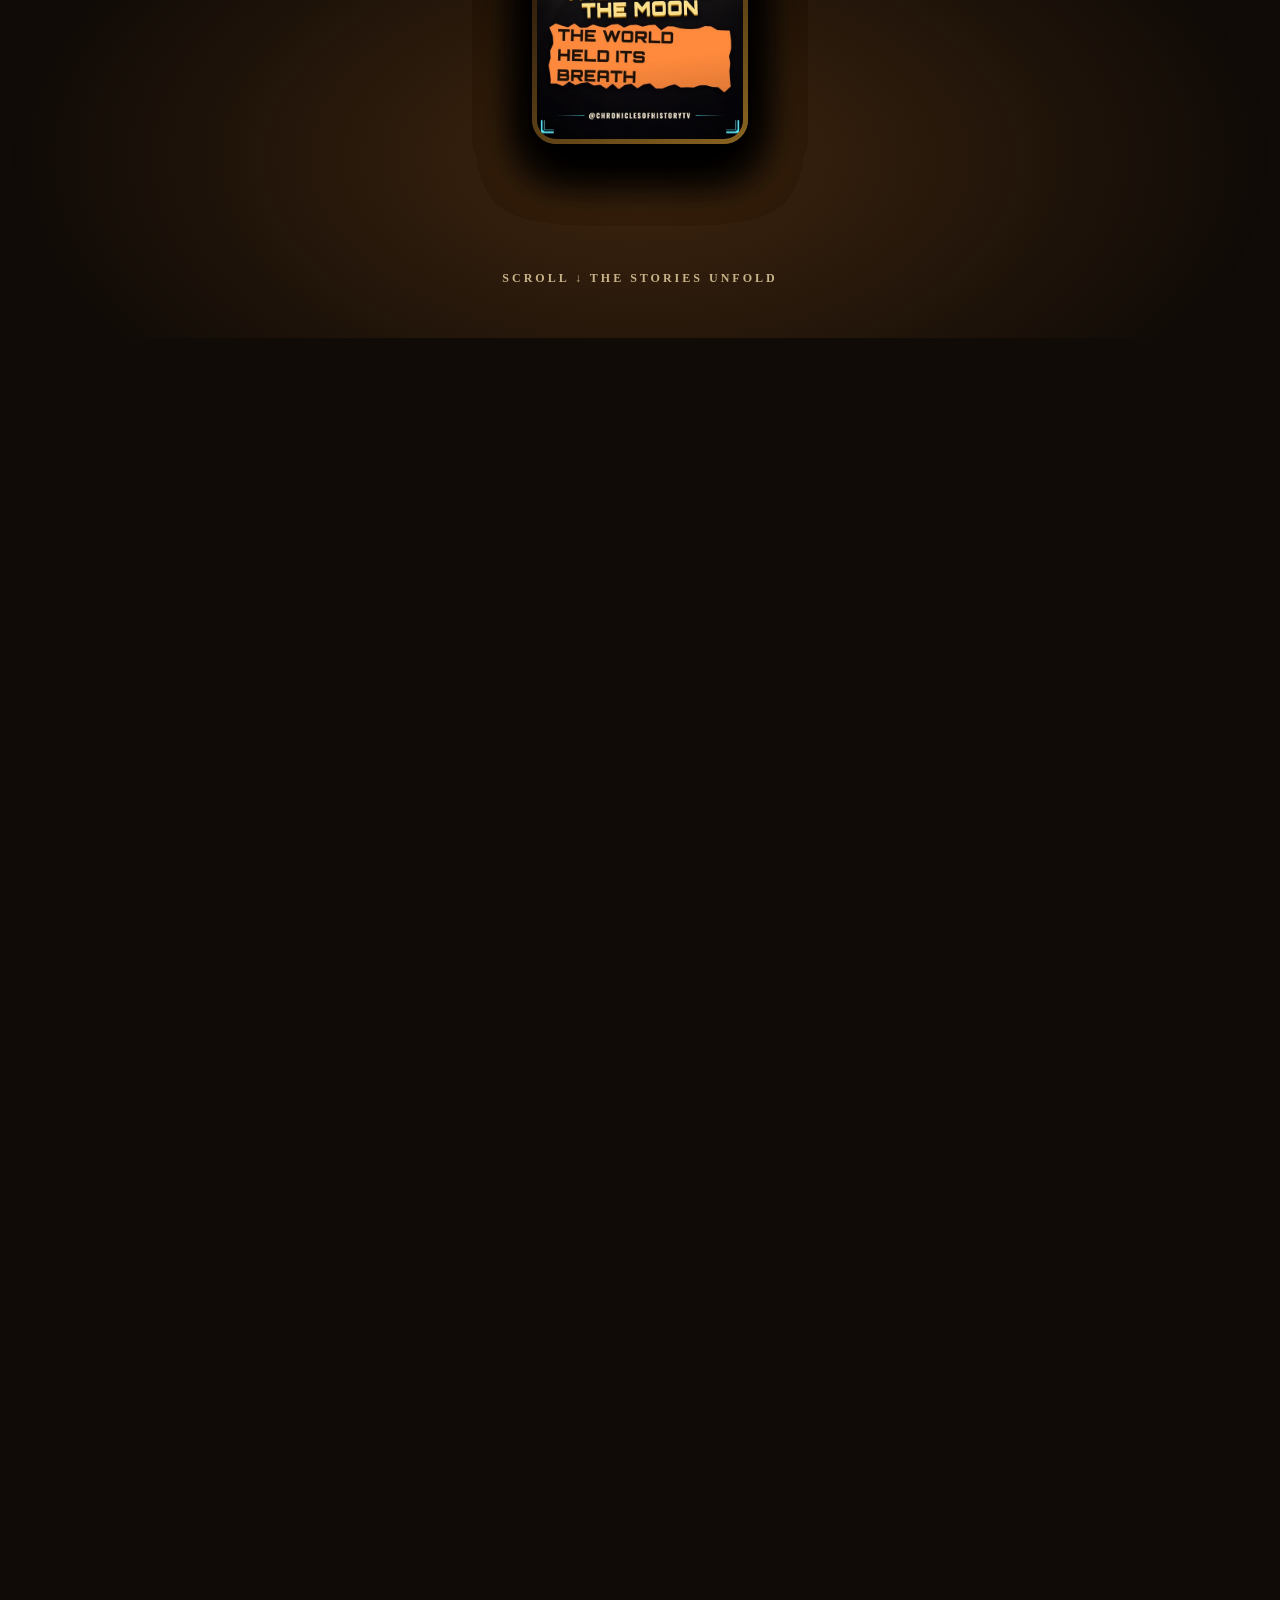
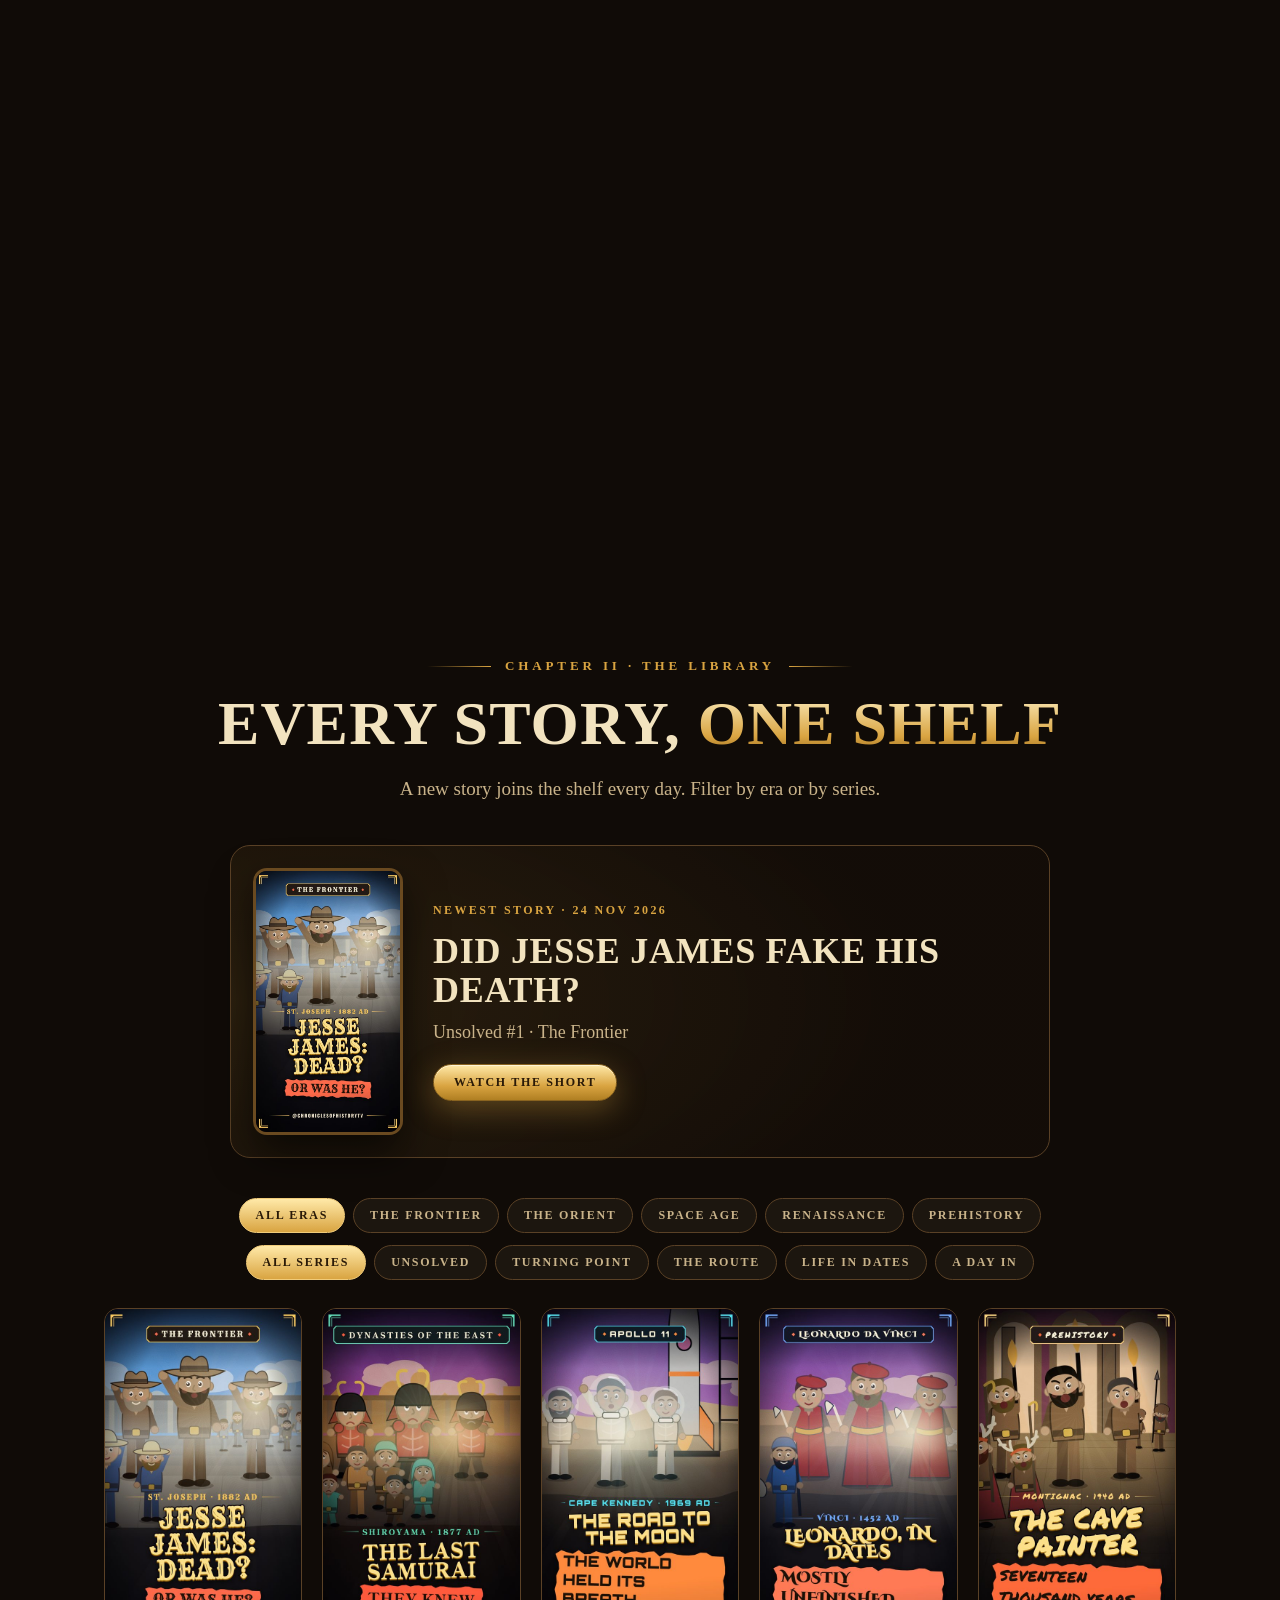
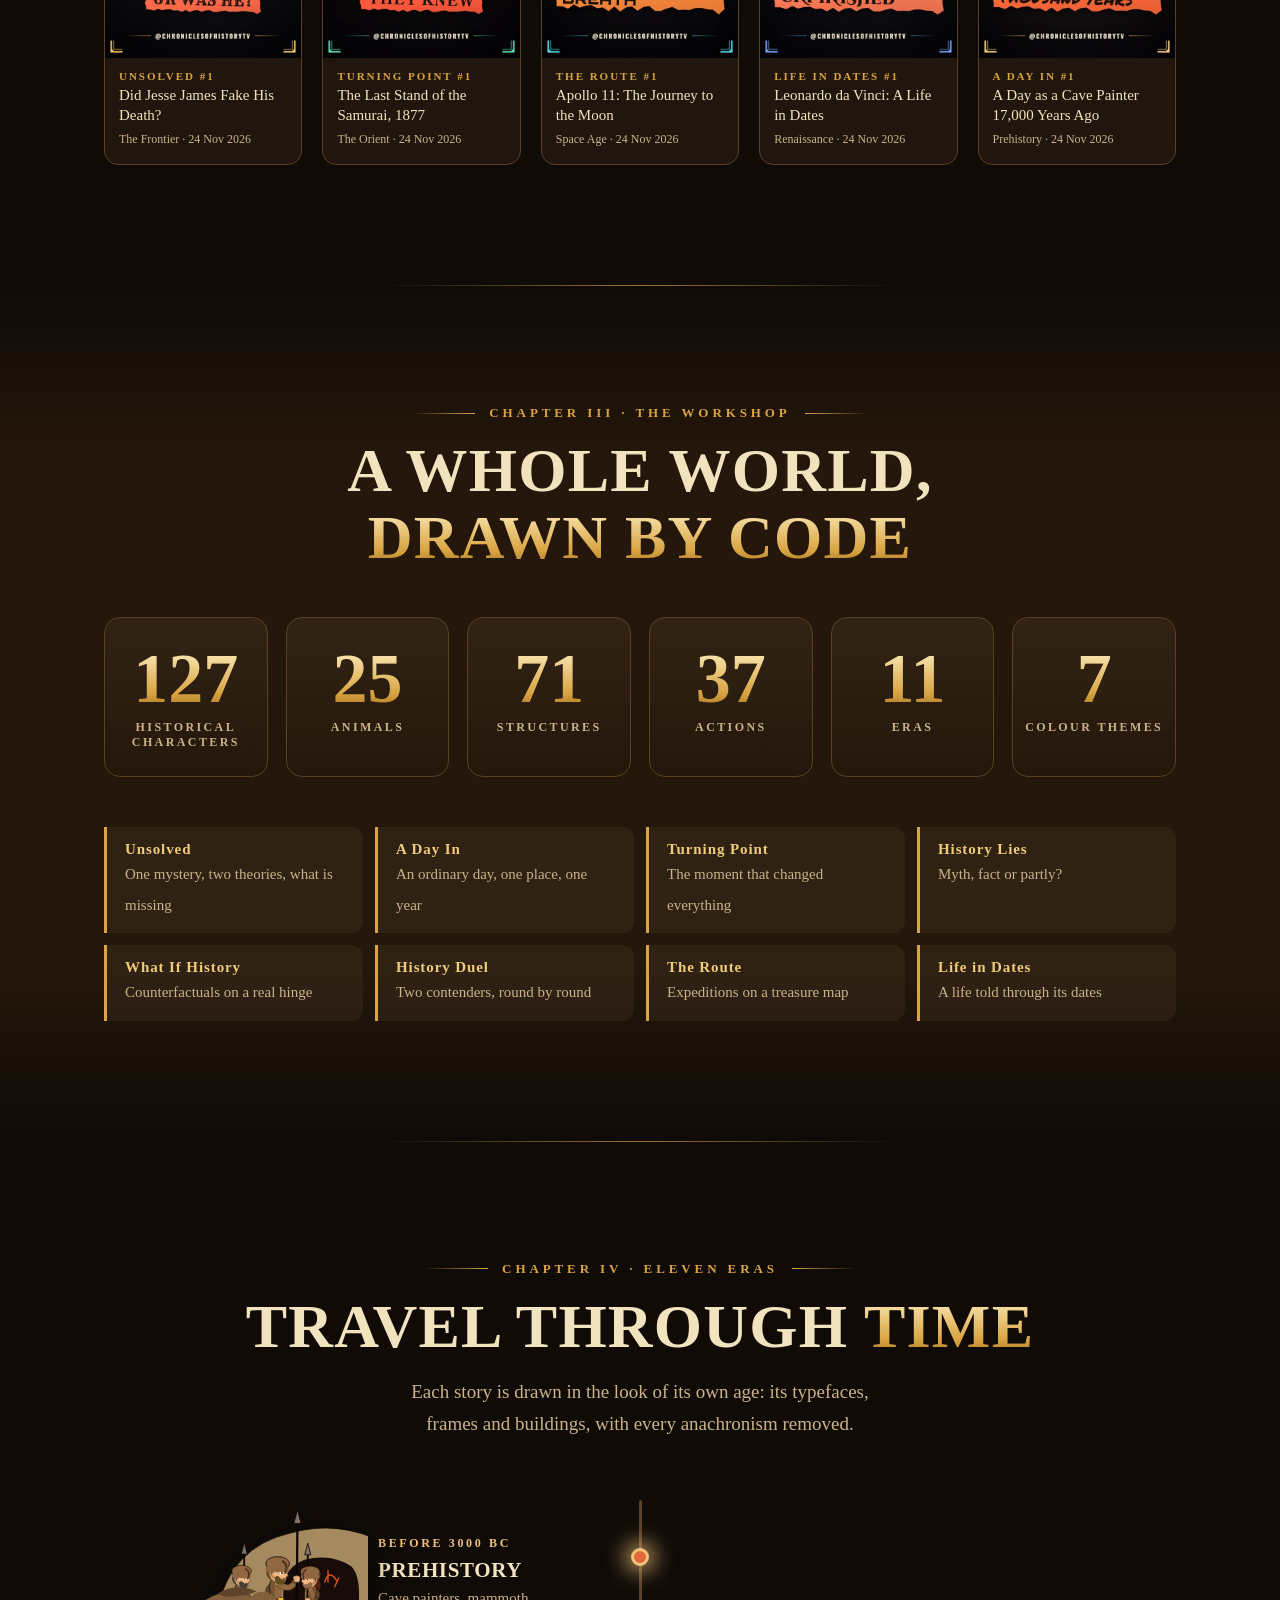
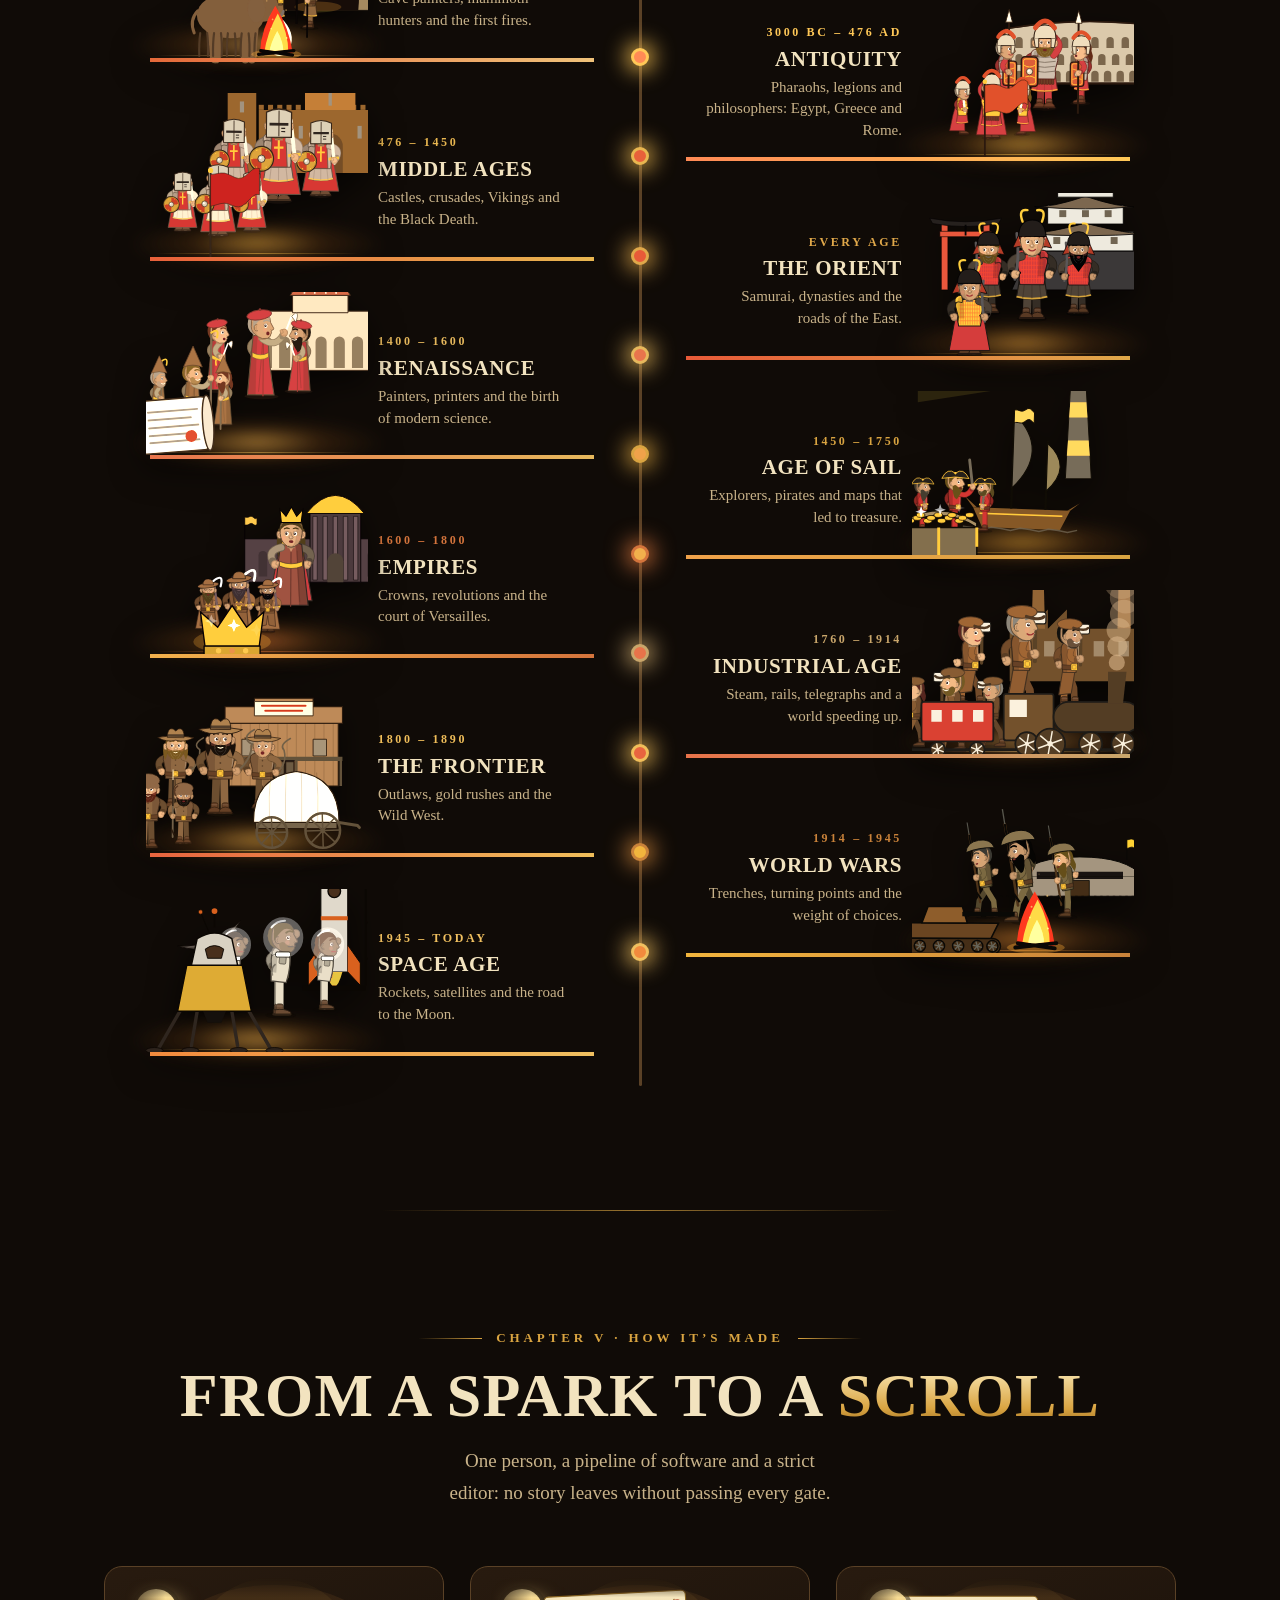
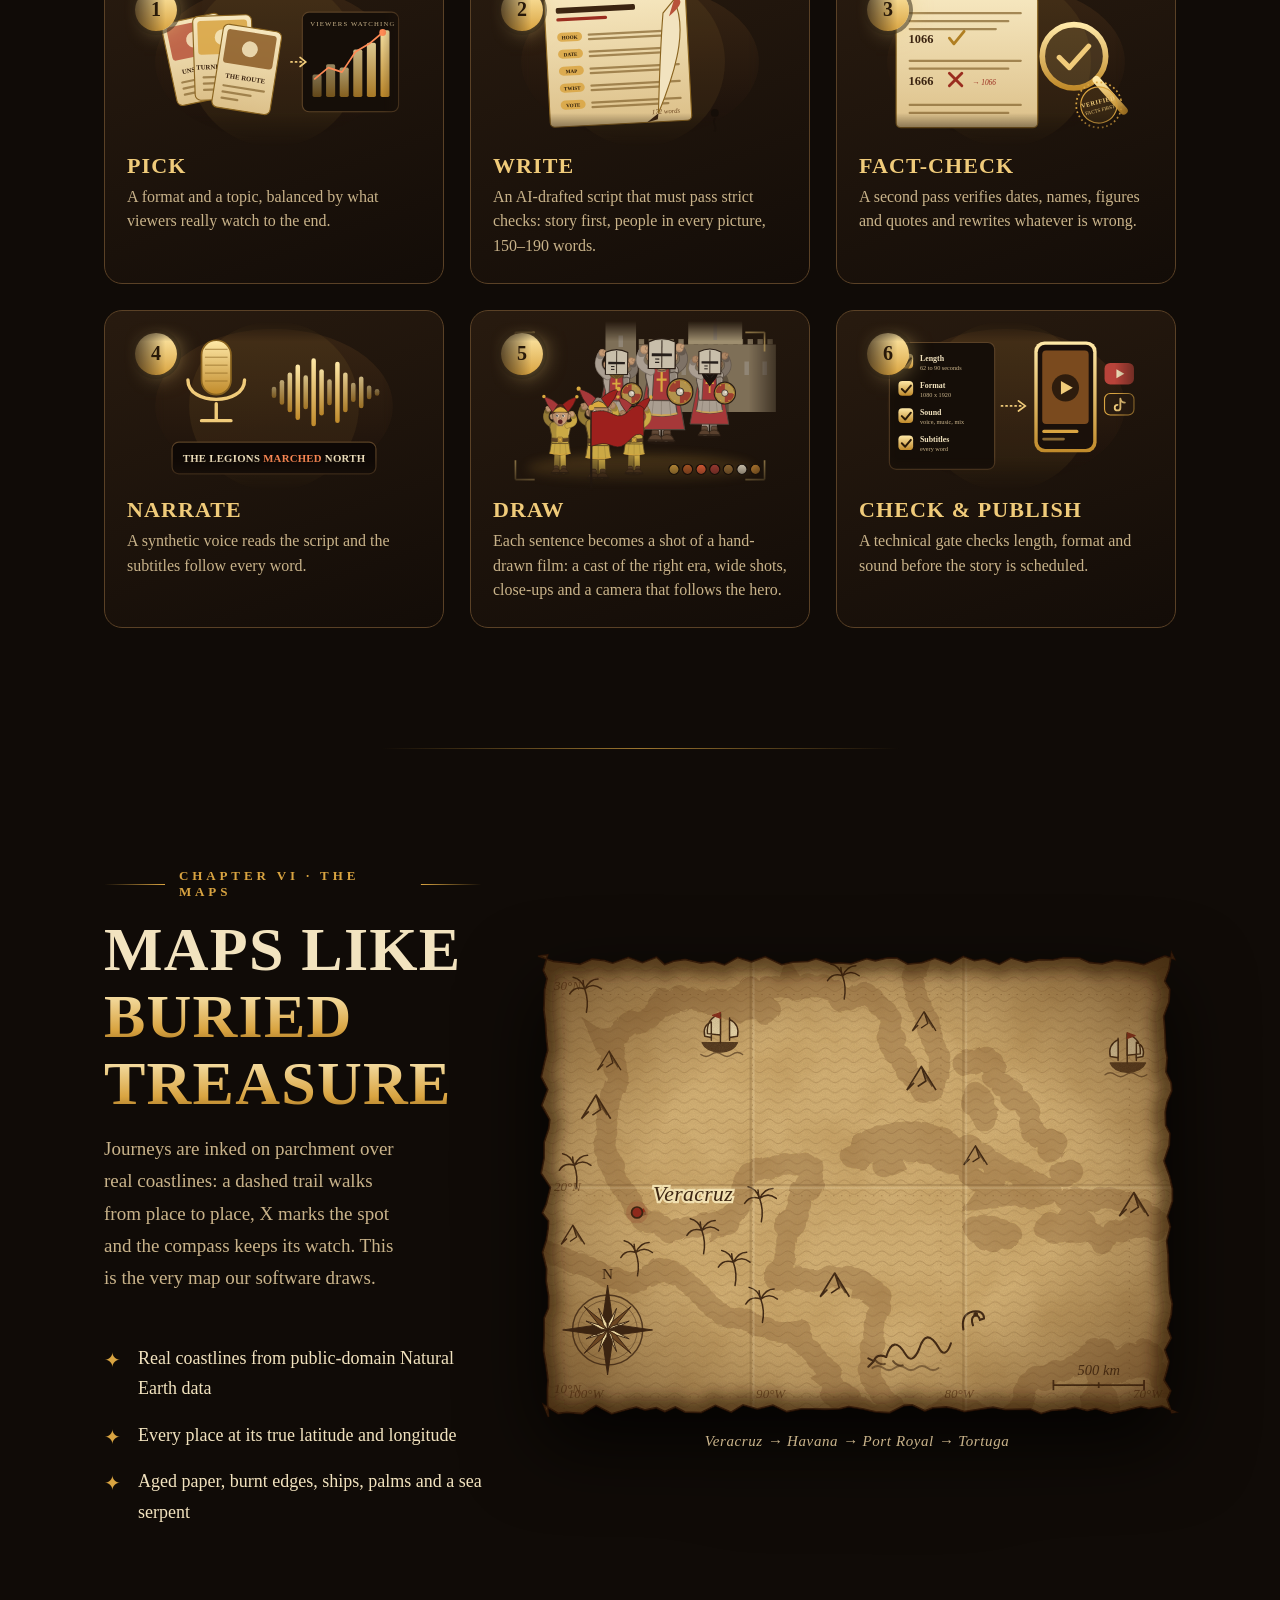
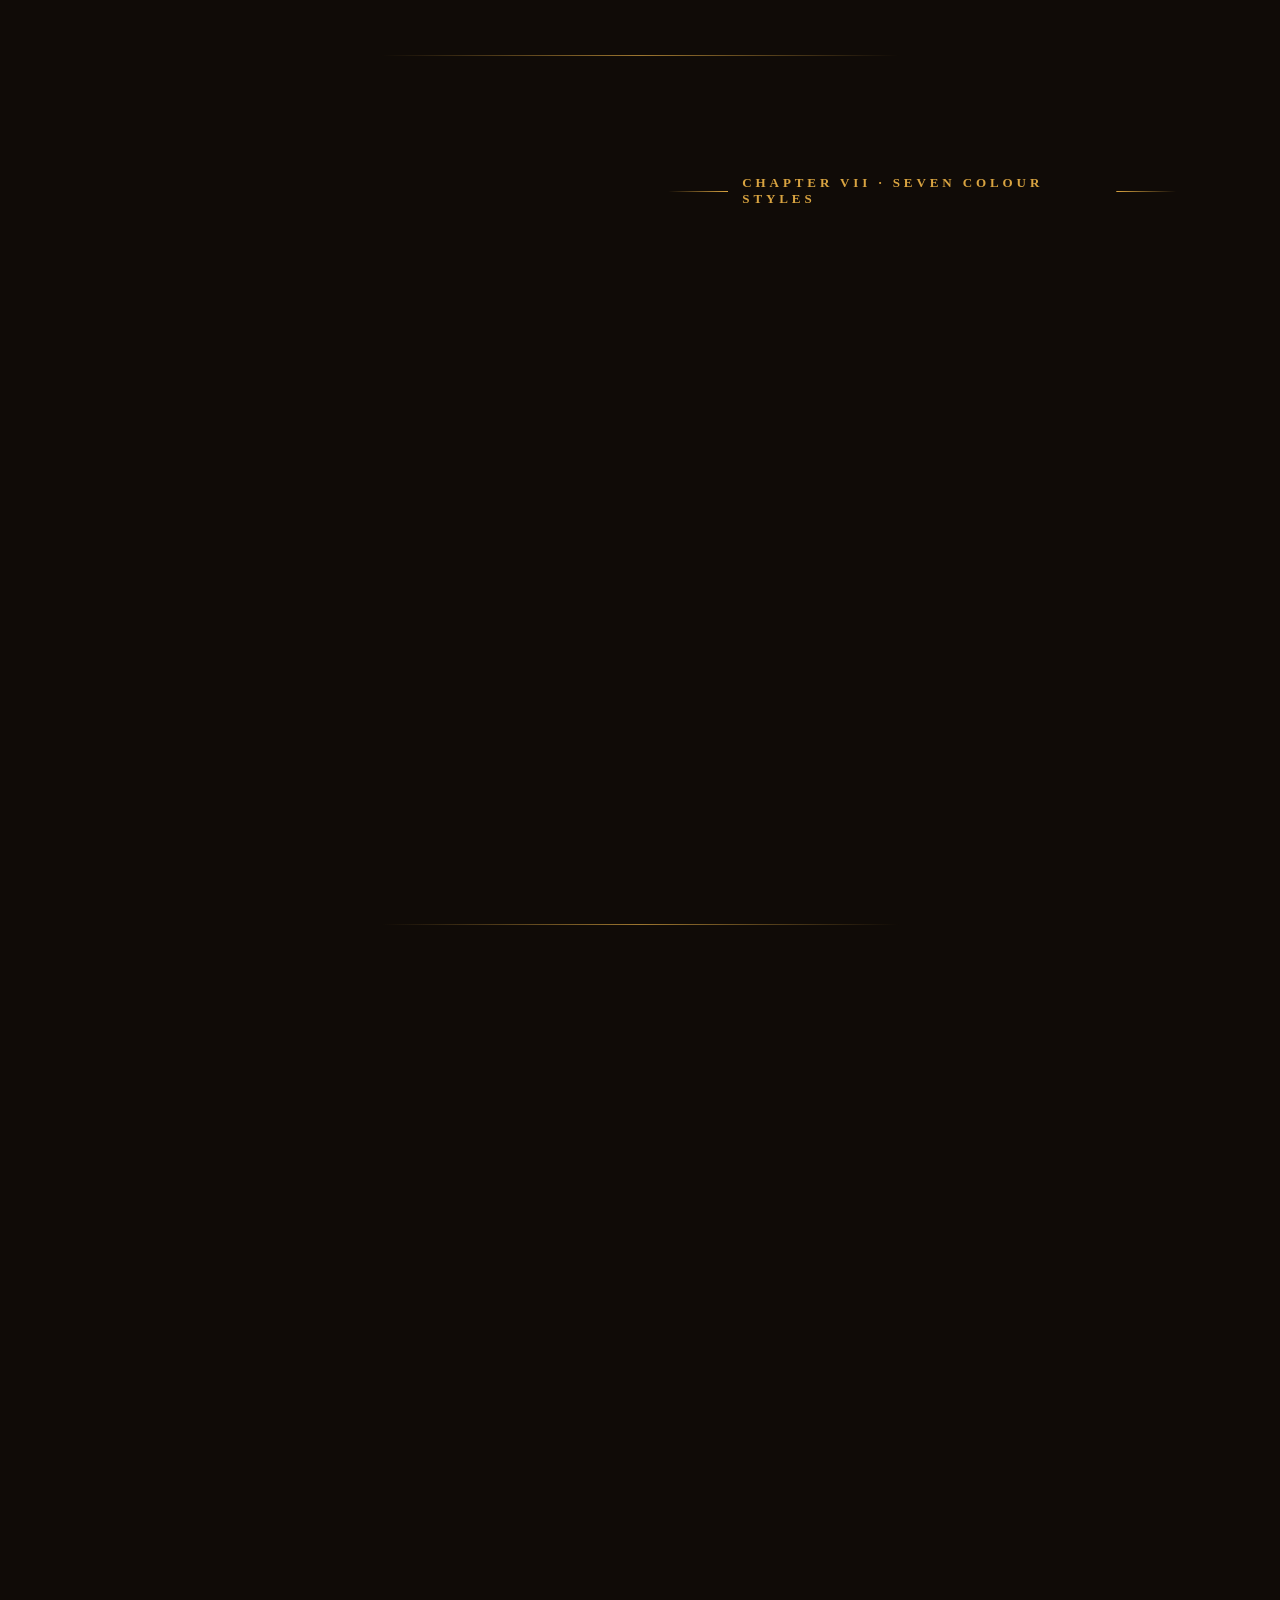
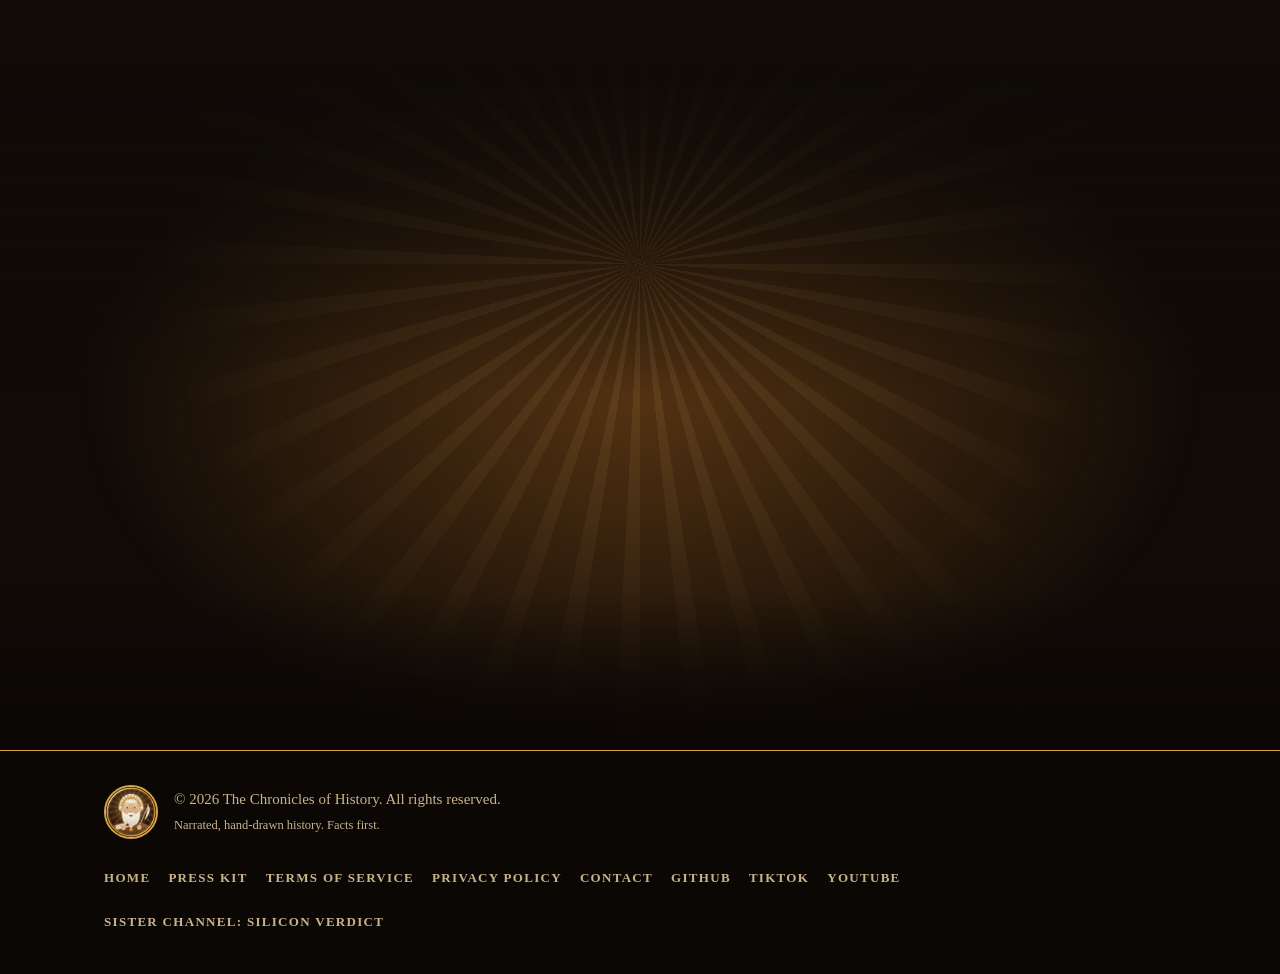
==== commit 59b7d8dd: "fix(site): header, layout and sharing fixes; era drawings with the new characters - the header no lo" ====
--- a/docs/index.html
+++ b/docs/index.html
@@ -12,9 +12,9 @@
 <link rel="manifest" href="manifest.webmanifest">
 <script type="application/ld+json">{"@context":"https://schema.org","@type":"Organization","name":"The Chronicles of History","url":"https://adrlopech.github.io/Chronicles-of-History/","logo":"https://adrlopech.github.io/Chronicles-of-History/logo.png","description":"Narrated, hand-drawn history shorts of just over a minute.","sameAs":["https://www.youtube.com/@chroniclesofhistorytv","https://www.tiktok.com/@chroniclesofhistorytv","https://github.com/adrlopech/Chronicles-of-History"]}</script>
 <script type="application/ld+json">{"@context": "https://schema.org", "@type": "ItemList", "itemListElement": [{"@type": "ListItem", "position": 1, "item": {"@type": "VideoObject", "name": "Unsolved #1: Did Jesse James Fake His Death?", "thumbnailUrl": "https://adrlopech.github.io/Chronicles-of-History/assets/recent/aW5m1I0F7_Q.jpg", "uploadDate": "2026-11-24T22:09:24+00:00", "contentUrl": "https://www.youtube.com/shorts/aW5m1I0F7_Q", "description": "Unsolved: a narrated, hand-drawn history short."}}, {"@type": "ListItem", "position": 2, "item": {"@type": "VideoObject", "name": "Turning Point #1: The Last Stand of the Samurai, 1877", "thumbnailUrl": "https://adrlopech.github.io/Chronicles-of-History/assets/recent/K6qMRj8KSRw.jpg", "uploadDate": "2026-11-24T22:08:11+00:00", "contentUrl": "https://www.youtube.com/shorts/K6qMRj8KSRw", "description": "Turning Point: a narrated, hand-drawn history short."}}, {"@type": "ListItem", "position": 3, "item": {"@type": "VideoObject", "name": "The Route #1: Apollo 11: The Journey to the Moon", "thumbnailUrl": "https://adrlopech.github.io/Chronicles-of-History/assets/recent/XaM3Zr0GgXs.jpg", "uploadDate": "2026-11-24T22:06:30+00:00", "contentUrl": "https://www.youtube.com/shorts/XaM3Zr0GgXs", "description": "The Route: a narrated, hand-drawn history short."}}, {"@type": "ListItem", "position": 4, "item": {"@type": "VideoObject", "name": "Life in Dates #1: Leonardo da Vinci: A Life in Dates", "thumbnailUrl": "https://adrlopech.github.io/Chronicles-of-History/assets/recent/ttf-fuYLsD0.jpg", "uploadDate": "2026-11-24T22:04:56+00:00", "contentUrl": "https://www.youtube.com/shorts/ttf-fuYLsD0", "description": "Life in Dates: a narrated, hand-drawn history short."}}, {"@type": "ListItem", "position": 5, "item": {"@type": "VideoObject", "name": "A Day In #1: A Day as a Cave Painter 17,000 Years Ago", "thumbnailUrl": "https://adrlopech.github.io/Chronicles-of-History/assets/recent/Qz316-JoYRU.jpg", "uploadDate": "2026-11-24T22:02:06+00:00", "contentUrl": "https://www.youtube.com/shorts/Qz316-JoYRU", "description": "A Day In: a narrated, hand-drawn history short."}}]}</script>
-<meta property="og:title" content="The Chronicles of History | true stories, drawn alive"><meta property="og:description" content="Narrated, hand-drawn history shorts of just over a minute on YouTube and TikTok. A new real story every day."><meta property="og:image" content="https://adrlopech.github.io/Chronicles-of-History/og-image.png"><meta property="og:type" content="website"><meta property="og:url" content="https://adrlopech.github.io/Chronicles-of-History/">
-<meta name="twitter:card" content="summary_large_image">
-<link rel="stylesheet" href="site.css">
+<meta property="og:title" content="The Chronicles of History | true stories, drawn alive"><meta property="og:description" content="Narrated, hand-drawn history shorts of just over a minute on YouTube and TikTok. A new real story every day."><meta property="og:site_name" content="The Chronicles of History"><meta property="og:image" content="https://adrlopech.github.io/Chronicles-of-History/og-image.png"><meta property="og:image:width" content="1200"><meta property="og:image:height" content="630"><meta property="og:image:alt" content="The Chronicles of History: true stories, drawn alive"><meta property="og:type" content="website"><meta property="og:url" content="https://adrlopech.github.io/Chronicles-of-History/">
+<meta name="twitter:card" content="summary_large_image"><meta name="twitter:image" content="https://adrlopech.github.io/Chronicles-of-History/og-image.png">
+<link rel="stylesheet" href="site.css?v=73313deb">
 <noscript><style>.rv{opacity:1;transform:none}.title .w{opacity:1;transform:none;animation:none}</style></noscript>
 </head>
 <body>
@@ -43,7 +43,7 @@
 <p class="sub rv">Each story is drawn in the look of its own age: its typefaces, frames and buildings, with every anachronism removed.</p>
 <div class="tl" id="tl"><div class="line"><i id="tlfill"></i></div><article class="era rv l" style="--a:#E4693A;--b:#F0C27A"><span class="dot"></span><div class="card"><div class="pic"><img src="assets/eras/prehistory.svg" alt="Drawing of Prehistory: Cave painters, mammoth hunters and the first fires." loading="lazy" width="1280" height="1000"></div><div class="txt"><small>before 3000 BC</small><h3>Prehistory</h3><p>Cave painters, mammoth hunters and the first fires.</p></div><i class="bar"></i></div></article><article class="era rv r" style="--a:#FF8A55;--b:#FFC857"><span class="dot"></span><div class="card"><div class="pic"><img src="assets/eras/antiquity.svg" alt="Drawing of Antiquity: Pharaohs, legions and philosophers: Egypt, Greece and Rome." loading="lazy" width="1280" height="1000"></div><div class="txt"><small>3000 BC – 476 AD</small><h3>Antiquity</h3><p>Pharaohs, legions and philosophers: Egypt, Greece and Rome.</p></div><i class="bar"></i></div></article><article class="era rv l" style="--a:#E8603A;--b:#E8B650"><span class="dot"></span><div class="card"><div class="pic"><img src="assets/eras/manuscript.svg" alt="Drawing of Middle Ages: Castles, crusades, Vikings and the Black Death." loading="lazy" width="1280" height="1000"></div><div class="txt"><small>476 – 1450</small><h3>Middle Ages</h3><p>Castles, crusades, Vikings and the Black Death.</p></div><i class="bar"></i></div></article><article class="era rv r" style="--a:#E85A38;--b:#E0A84A"><span class="dot"></span><div class="card"><div class="pic"><img src="assets/eras/orient.svg" alt="Drawing of The Orient: Samurai, dynasties and the roads of the East." loading="lazy" width="1280" height="1000"></div><div class="txt"><small>every age</small><h3>The Orient</h3><p>Samurai, dynasties and the roads of the East.</p></div><i class="bar"></i></div></article><article class="era rv l" style="--a:#E8744C;--b:#E6B85C"><span class="dot"></span><div class="card"><div class="pic"><img src="assets/eras/renaissance.svg" alt="Drawing of Renaissance: Painters, printers and the birth of modern science." loading="lazy" width="1280" height="1000"></div><div class="txt"><small>1400 – 1600</small><h3>Renaissance</h3><p>Painters, printers and the birth of modern science.</p></div><i class="bar"></i></div></article><article class="era rv r" style="--a:#F0A24A;--b:#D9A441"><span class="dot"></span><div class="card"><div class="pic"><img src="assets/eras/seachart.svg" alt="Drawing of Age of Sail: Explorers, pirates and maps that led to treasure." loading="lazy" width="1280" height="1000"></div><div class="txt"><small>1450 – 1750</small><h3>Age of Sail</h3><p>Explorers, pirates and maps that led to treasure.</p></div><i class="bar"></i></div></article><article class="era rv l" style="--a:#F2B04C;--b:#D4743C"><span class="dot"></span><div class="card"><div class="pic"><img src="assets/eras/empire.svg" alt="Drawing of Empires: Crowns, revolutions and the court of Versailles." loading="lazy" width="1280" height="1000"></div><div class="txt"><small>1600 – 1800</small><h3>Empires</h3><p>Crowns, revolutions and the court of Versailles.</p></div><i class="bar"></i></div></article><article class="era rv r" style="--a:#E8734A;--b:#C9A66B"><span class="dot"></span><div class="card"><div class="pic"><img src="assets/eras/industrial.svg" alt="Drawing of Industrial Age: Steam, rails, telegraphs and a world speeding up." loading="lazy" width="1280" height="1000"></div><div class="txt"><small>1760 – 1914</small><h3>Industrial Age</h3><p>Steam, rails, telegraphs and a world speeding up.</p></div><i class="bar"></i></div></article><article class="era rv l" style="--a:#E8643F;--b:#F0BE5A"><span class="dot"></span><div class="card"><div class="pic"><img src="assets/eras/frontier.svg" alt="Drawing of The Frontier: Outlaws, gold rushes and the Wild West." loading="lazy" width="1280" height="1000"></div><div class="txt"><small>1800 – 1890</small><h3>The Frontier</h3><p>Outlaws, gold rushes and the Wild West.</p></div><i class="bar"></i></div></article><article class="era rv r" style="--a:#F2B53D;--b:#C9823A"><span class="dot"></span><div class="card"><div class="pic"><img src="assets/eras/wartime.svg" alt="Drawing of World Wars: Trenches, turning points and the weight of choices." loading="lazy" width="1280" height="1000"></div><div class="txt"><small>1914 – 1945</small><h3>World Wars</h3><p>Trenches, turning points and the weight of choices.</p></div><i class="bar"></i></div></article><article class="era rv l" style="--a:#F28A3D;--b:#F0C060"><span class="dot"></span><div class="card"><div class="pic"><img src="assets/eras/spaceage.svg" alt="Drawing of Space Age: Rockets, satellites and the road to the Moon." loading="lazy" width="1280" height="1000"></div><div class="txt"><small>1945 – today</small><h3>Space Age</h3><p>Rockets, satellites and the road to the Moon.</p></div><i class="bar"></i></div></article></div></div></section><section class="block" id="how"><div class="container"><p class="kicker rv"><i></i>Chapter V &middot; How it&rsquo;s made<i></i></p><h2 class="rv">From a spark to a <em>scroll</em></h2>
 <p class="sub rv">One person, a pipeline of software and a strict editor: no story leaves without passing every gate.</p>
-<ol class="steps"><li class="step rv" style="--d:0.0s"><div class="fig"><svg viewBox="0 0 480 300" role="img" aria-hidden="true"><defs><linearGradient id="fg" x1="0" y1="0" x2="0" y2="1"><stop offset="0" stop-color="#3A2614"/><stop offset="1" stop-color="#1A100A"/></linearGradient><linearGradient id="gold" x1="0" y1="0" x2="0" y2="1"><stop offset="0" stop-color="#FFE9A8"/><stop offset="1" stop-color="#C08A2A"/></linearGradient><linearGradient id="par" x1="0" y1="0" x2="0" y2="1"><stop offset="0" stop-color="#F6E7BF"/><stop offset="1" stop-color="#DCC089"/></linearGradient></defs><ellipse cx="240" cy="150" rx="210" ry="136" fill="url(#fg)" opacity=".9"/><circle cx="240" cy="150" r="150" fill="#D9A441" opacity=".08"/><g transform="translate(40 84) rotate(-12)"><rect width="104" height="148" rx="10" fill="url(#par)" stroke="#8A6420" stroke-width="2"/><rect x="8" y="8" width="88" height="60" rx="6" fill="#B8533A" opacity=".85"/><circle cx="52" cy="38" r="14" fill="#F6E7BF" opacity=".85"/><text x="52" y="94" text-anchor="middle" font-family="Georgia,serif" font-weight="700" font-size="12" fill="#3b2411">UNSOLVED</text><rect x="14" y="106" width="76" height="4" rx="2" fill="#8A6A34" opacity=".75"/><rect x="14" y="117" width="54" height="4" rx="2" fill="#8A6A34" opacity=".75"/><rect x="14" y="128" width="32" height="4" rx="2" fill="#8A6A34" opacity=".75"/></g><g transform="translate(96 70) rotate(-2)"><rect width="104" height="148" rx="10" fill="url(#par)" stroke="#8A6420" stroke-width="2"/><rect x="8" y="8" width="88" height="60" rx="6" fill="#D9A441" opacity=".85"/><circle cx="52" cy="38" r="14" fill="#F6E7BF" opacity=".85"/><text x="52" y="94" text-anchor="middle" font-family="Georgia,serif" font-weight="700" font-size="12" fill="#3b2411">TURNING POINT</text><rect x="14" y="106" width="76" height="4" rx="2" fill="#8A6A34" opacity=".75"/><rect x="14" y="117" width="54" height="4" rx="2" fill="#8A6A34" opacity=".75"/><rect x="14" y="128" width="32" height="4" rx="2" fill="#8A6A34" opacity=".75"/></g><g transform="translate(152 82) rotate(9)"><rect width="104" height="148" rx="10" fill="url(#par)" stroke="#8A6420" stroke-width="2"/><rect x="8" y="8" width="88" height="60" rx="6" fill="#8A5A24" opacity=".85"/><circle cx="52" cy="38" r="14" fill="#F6E7BF" opacity=".85"/><text x="52" y="94" text-anchor="middle" font-family="Georgia,serif" font-weight="700" font-size="12" fill="#3b2411">THE ROUTE</text><rect x="14" y="106" width="76" height="4" rx="2" fill="#8A6A34" opacity=".75"/><rect x="14" y="117" width="54" height="4" rx="2" fill="#8A6A34" opacity=".75"/><rect x="14" y="128" width="32" height="4" rx="2" fill="#8A6A34" opacity=".75"/></g><g transform="translate(290 62)"><rect width="170" height="176" rx="12" fill="#150E08" stroke="#5A4126" stroke-width="2"/><text x="14" y="24" font-family="Georgia,serif" font-size="12" fill="#C9B38A" letter-spacing="2">VIEWERS WATCHING</text><rect x="18" y="110" width="16" height="40" rx="3" fill="url(#gold)" opacity="0.45"/><rect x="42" y="92" width="16" height="58" rx="3" fill="url(#gold)" opacity="0.55"/><rect x="66" y="98" width="16" height="52" rx="3" fill="url(#gold)" opacity="0.65"/><rect x="90" y="66" width="16" height="84" rx="3" fill="url(#gold)" opacity="0.75"/><rect x="114" y="54" width="16" height="96" rx="3" fill="url(#gold)" opacity="0.8500000000000001"/><rect x="138" y="32" width="16" height="118" rx="3" fill="url(#gold)" opacity="0.95"/><path d="M22 118 L46 98 L70 106 L94 70 L118 56 L142 36" fill="none" stroke="#FF8A55" stroke-width="3" stroke-linecap="round" stroke-linejoin="round"/><circle cx="142" cy="36" r="6" fill="#FF8A55"/></g><path d="M270 150 H292" stroke="#F0CB7A" stroke-width="3" stroke-dasharray="2 6" stroke-linecap="round"/><path d="M286 142 l10 8 -10 8" fill="none" stroke="#F0CB7A" stroke-width="3" stroke-linecap="round"/></svg><span class="n">1</span></div><div class="stxt"><b>Pick</b><p>A format and a topic, balanced by what viewers really watch to the end.</p></div></li><li class="step rv" style="--d:0.1s"><div class="fig"><svg viewBox="0 0 480 300" role="img" aria-hidden="true"><defs><linearGradient id="fg" x1="0" y1="0" x2="0" y2="1"><stop offset="0" stop-color="#3A2614"/><stop offset="1" stop-color="#1A100A"/></linearGradient><linearGradient id="gold" x1="0" y1="0" x2="0" y2="1"><stop offset="0" stop-color="#FFE9A8"/><stop offset="1" stop-color="#C08A2A"/></linearGradient><linearGradient id="par" x1="0" y1="0" x2="0" y2="1"><stop offset="0" stop-color="#F6E7BF"/><stop offset="1" stop-color="#DCC089"/></linearGradient></defs><ellipse cx="240" cy="150" rx="210" ry="136" fill="url(#fg)" opacity=".9"/><circle cx="240" cy="150" r="150" fill="#D9A441" opacity=".08"/><g transform="translate(70 36) rotate(-3)"><rect width="250" height="230" rx="8" fill="url(#par)" stroke="#8A6420" stroke-width="2"/><rect x="20" y="20" width="140" height="10" rx="3" fill="#3b2411"/><rect x="20" y="38" width="90" height="6" rx="3" fill="#9A2D1F"/><g transform="translate(20 64)"><rect width="44" height="16" rx="8" fill="#D9A441" opacity=".85"/><text x="22" y="12" text-anchor="middle" font-family="Georgia,serif" font-size="9" font-weight="700" fill="#2a1a08">HOOK</text><rect x="54" y="4" width="160" height="4" rx="2" fill="#8A6A34" opacity=".75"/><rect x="54" y="12" width="138" height="4" rx="2" fill="#8A6A34" opacity=".75"/></g><g transform="translate(20 94)"><rect width="44" height="16" rx="8" fill="#D9A441" opacity=".85"/><text x="22" y="12" text-anchor="middle" font-family="Georgia,serif" font-size="9" font-weight="700" fill="#2a1a08">DATE</text><rect x="54" y="4" width="160" height="4" rx="2" fill="#8A6A34" opacity=".75"/><rect x="54" y="12" width="138" height="4" rx="2" fill="#8A6A34" opacity=".75"/></g><g transform="translate(20 124)"><rect width="44" height="16" rx="8" fill="#D9A441" opacity=".85"/><text x="22" y="12" text-anchor="middle" font-family="Georgia,serif" font-size="9" font-weight="700" fill="#2a1a08">MAP</text><rect x="54" y="4" width="160" height="4" rx="2" fill="#8A6A34" opacity=".75"/><rect x="54" y="12" width="138" height="4" rx="2" fill="#8A6A34" opacity=".75"/></g><g transform="translate(20 154)"><rect width="44" height="16" rx="8" fill="#D9A441" opacity=".85"/><text x="22" y="12" text-anchor="middle" font-family="Georgia,serif" font-size="9" font-weight="700" fill="#2a1a08">TWIST</text><rect x="54" y="4" width="160" height="4" rx="2" fill="#8A6A34" opacity=".75"/><rect x="54" y="12" width="138" height="4" rx="2" fill="#8A6A34" opacity=".75"/></g><g transform="translate(20 184)"><rect width="44" height="16" rx="8" fill="#D9A441" opacity=".85"/><text x="22" y="12" text-anchor="middle" font-family="Georgia,serif" font-size="9" font-weight="700" fill="#2a1a08">VOTE</text><rect x="54" y="4" width="160" height="4" rx="2" fill="#8A6A34" opacity=".75"/><rect x="54" y="12" width="138" height="4" rx="2" fill="#8A6A34" opacity=".75"/></g><text x="230" y="216" text-anchor="end" font-family="Georgia,serif" font-style="italic" font-size="12" fill="#6b4521">172 words</text></g><g transform="translate(300 40) rotate(28)"><path d="M0 0 C40 30 60 90 70 190 C50 150 20 90 -6 30 Z" fill="#F2E3BF" stroke="#8A6420" stroke-width="2"/><path d="M70 190 L60 214 L74 200Z" fill="#3b2411"/><path d="M0 0 C10 -10 20 -4 6 30Z" fill="#B8533A"/></g><circle cx="372" cy="240" r="7" fill="#150E08" opacity=".9"/><path d="M372 250 c-6 12 6 12 0 22" stroke="#150E08" stroke-width="3" fill="none" stroke-linecap="round" opacity=".7"/></svg><span class="n">2</span></div><div class="stxt"><b>Write</b><p>An AI-drafted script that must pass strict checks: story first, people in every picture, 150–190 words.</p></div></li><li class="step rv" style="--d:0.2s"><div class="fig"><svg viewBox="0 0 480 300" role="img" aria-hidden="true"><defs><linearGradient id="fg" x1="0" y1="0" x2="0" y2="1"><stop offset="0" stop-color="#3A2614"/><stop offset="1" stop-color="#1A100A"/></linearGradient><linearGradient id="gold" x1="0" y1="0" x2="0" y2="1"><stop offset="0" stop-color="#FFE9A8"/><stop offset="1" stop-color="#C08A2A"/></linearGradient><linearGradient id="par" x1="0" y1="0" x2="0" y2="1"><stop offset="0" stop-color="#F6E7BF"/><stop offset="1" stop-color="#DCC089"/></linearGradient></defs><ellipse cx="240" cy="150" rx="210" ry="136" fill="url(#fg)" opacity=".9"/><circle cx="240" cy="150" r="150" fill="#D9A441" opacity=".08"/><g transform="translate(46 34)"><rect width="250" height="232" rx="8" fill="url(#par)" stroke="#8A6420" stroke-width="2"/><rect x="22" y="28" width="200" height="4" rx="2" fill="#8A6A34" opacity=".75"/><rect x="22" y="42" width="178" height="4" rx="2" fill="#8A6A34" opacity=".75"/><rect x="22" y="56" width="156" height="4" rx="2" fill="#8A6A34" opacity=".75"/><g transform="translate(22 82)"><text font-family="Georgia,serif" font-weight="700" font-size="22" fill="#3b2411">1066</text><path d="M72 -8 l8 10 18 -22" fill="none" stroke="#B07F22" stroke-width="5" stroke-linecap="round" stroke-linejoin="round"/></g><rect x="22" y="112" width="200" height="4" rx="2" fill="#8A6A34" opacity=".75"/><rect x="22" y="126" width="178" height="4" rx="2" fill="#8A6A34" opacity=".75"/><g transform="translate(22 156)"><text font-family="Georgia,serif" font-weight="700" font-size="22" fill="#3b2411">1666</text><path d="M72 -20 l22 22 M94 -20 l-22 22" fill="none" stroke="#9A2D1F" stroke-width="5" stroke-linecap="round"/><text x="112" y="0" font-family="Georgia,serif" font-style="italic" font-size="13" fill="#9A2D1F">&#8594; 1066</text></g><rect x="22" y="190" width="200" height="4" rx="2" fill="#8A6A34" opacity=".75"/><rect x="22" y="204" width="178" height="4" rx="2" fill="#8A6A34" opacity=".75"/></g><g transform="translate(290 70)"><circle cx="70" cy="70" r="56" fill="#F0CB7A" fill-opacity=".14" stroke="url(#gold)" stroke-width="10"/><path d="M110 112 L158 166" stroke="url(#gold)" stroke-width="14" stroke-linecap="round"/><path d="M44 72 l18 18 34 -38" fill="none" stroke="#F0CB7A" stroke-width="9" stroke-linecap="round" stroke-linejoin="round"/></g><g transform="translate(404 226) rotate(-14)"><circle r="40" fill="none" stroke="#D9A441" stroke-width="3" stroke-dasharray="3 5"/><circle r="32" fill="#D9A441" fill-opacity=".14" stroke="#D9A441" stroke-width="2"/><text y="-2" text-anchor="middle" font-family="Georgia,serif" font-weight="700" font-size="11" fill="#F0CB7A" letter-spacing="1">VERIFIED</text><text y="12" text-anchor="middle" font-family="Georgia,serif" font-size="9" fill="#F0CB7A">FACTS FIRST</text></g></svg><span class="n">3</span></div><div class="stxt"><b>Fact-check</b><p>A second pass verifies dates, names, figures and quotes and rewrites whatever is wrong.</p></div></li><li class="step rv" style="--d:0.0s"><div class="fig"><svg viewBox="0 0 480 300" role="img" aria-hidden="true"><defs><linearGradient id="fg" x1="0" y1="0" x2="0" y2="1"><stop offset="0" stop-color="#3A2614"/><stop offset="1" stop-color="#1A100A"/></linearGradient><linearGradient id="gold" x1="0" y1="0" x2="0" y2="1"><stop offset="0" stop-color="#FFE9A8"/><stop offset="1" stop-color="#C08A2A"/></linearGradient><linearGradient id="par" x1="0" y1="0" x2="0" y2="1"><stop offset="0" stop-color="#F6E7BF"/><stop offset="1" stop-color="#DCC089"/></linearGradient></defs><ellipse cx="240" cy="150" rx="210" ry="136" fill="url(#fg)" opacity=".9"/><circle cx="240" cy="150" r="150" fill="#D9A441" opacity=".08"/><g transform="translate(60 34)"><rect x="52" y="0" width="52" height="96" rx="26" fill="url(#gold)" stroke="#8A6420" stroke-width="3"/><path d="M58 16 H98" stroke="#8A6420" stroke-width="2" opacity=".6"/><path d="M58 30 H98" stroke="#8A6420" stroke-width="2" opacity=".6"/><path d="M58 44 H98" stroke="#8A6420" stroke-width="2" opacity=".6"/><path d="M58 58 H98" stroke="#8A6420" stroke-width="2" opacity=".6"/><path d="M58 72 H98" stroke="#8A6420" stroke-width="2" opacity=".6"/><path d="M28 70 C28 116 128 116 128 70" fill="none" stroke="#F0CB7A" stroke-width="6" stroke-linecap="round"/><path d="M78 112 V142 M52 142 H104" stroke="#F0CB7A" stroke-width="6" stroke-linecap="round"/></g><g transform="translate(236 56)"><rect x="0" y="60.0" width="8" height="20" rx="4" fill="url(#gold)" opacity="0.4928571428571428"/><rect x="14" y="48.0" width="8" height="44" rx="4" fill="url(#gold)" opacity="0.6642857142857143"/><rect x="28" y="35.0" width="8" height="70" rx="4" fill="url(#gold)" opacity="0.85"/><rect x="42" y="21.0" width="8" height="98" rx="4" fill="url(#gold)" opacity="1.0499999999999998"/><rect x="56" y="40.0" width="8" height="60" rx="4" fill="url(#gold)" opacity="0.7785714285714285"/><rect x="70" y="10.0" width="8" height="120" rx="4" fill="url(#gold)" opacity="1.207142857142857"/><rect x="84" y="29.0" width="8" height="82" rx="4" fill="url(#gold)" opacity="0.9357142857142857"/><rect x="98" y="47.0" width="8" height="46" rx="4" fill="url(#gold)" opacity="0.6785714285714286"/><rect x="112" y="16.0" width="8" height="108" rx="4" fill="url(#gold)" opacity="1.1214285714285714"/><rect x="126" y="35.0" width="8" height="70" rx="4" fill="url(#gold)" opacity="0.85"/><rect x="140" y="53.0" width="8" height="34" rx="4" fill="url(#gold)" opacity="0.5928571428571429"/><rect x="154" y="42.0" width="8" height="56" rx="4" fill="url(#gold)" opacity="0.75"/><rect x="168" y="58.0" width="8" height="24" rx="4" fill="url(#gold)" opacity="0.5214285714285714"/><rect x="182" y="64.0" width="8" height="12" rx="4" fill="url(#gold)" opacity="0.4357142857142857"/></g><g transform="translate(60 214)"><rect width="360" height="56" rx="12" fill="#0E0805" stroke="#5A4126" stroke-width="2"/><text x="180" y="35" text-anchor="middle" font-family="Georgia,serif" font-weight="700" font-size="19" fill="#F2E3BF" letter-spacing=".5">THE LEGIONS <tspan fill="#FF8A55">MARCHED</tspan> NORTH</text></g></svg><span class="n">4</span></div><div class="stxt"><b>Narrate</b><p>A synthetic voice reads the script and the subtitles follow every word.</p></div></li><li class="step rv" style="--d:0.1s"><div class="fig"><svg viewBox="0 0 480 300" role="img" aria-hidden="true"><defs><filter id="gb" x="-20%" y="-60%" width="140%" height="220%"><feGaussianBlur stdDeviation="9"/></filter><clipPath id="dc"><rect width="480" height="300" rx="0"/></clipPath></defs><g clip-path="url(#dc)"><ellipse cx="240" cy="262" rx="200" ry="26" fill="#D9A441" opacity=".22" filter="url(#gb)"/><image href="assets/eras/draw.svg" x="0" y="0" width="480" height="338" preserveAspectRatio="xMidYMid slice"/><path d="M20 20 h34 M20 20 v34 M460 20 h-34 M460 20 v34 M20 280 h34 M20 280 v-34 M460 280 h-34 M460 280 v-34" stroke="#F0CB7A" stroke-width="3" fill="none" opacity=".9"/><g transform="translate(300 262)"><circle cx="0" cy="0" r="9" fill="#D9A441" stroke="#100B07" stroke-width="2"/><circle cx="24" cy="0" r="9" fill="#C8642A" stroke="#100B07" stroke-width="2"/><circle cx="48" cy="0" r="9" fill="#FF6A3D" stroke="#100B07" stroke-width="2"/><circle cx="72" cy="0" r="9" fill="#B8433A" stroke="#100B07" stroke-width="2"/><circle cx="96" cy="0" r="9" fill="#A8793A" stroke="#100B07" stroke-width="2"/><circle cx="120" cy="0" r="9" fill="#F4EAD2" stroke="#100B07" stroke-width="2"/><circle cx="144" cy="0" r="9" fill="#E39A3B" stroke="#100B07" stroke-width="2"/></g></g></svg><span class="n">5</span></div><div class="stxt"><b>Draw</b><p>Remotion paints each scene with a cast of historical characters, animals and buildings of the right era.</p></div></li><li class="step rv" style="--d:0.2s"><div class="fig"><svg viewBox="0 0 480 300" role="img" aria-hidden="true"><defs><linearGradient id="fg" x1="0" y1="0" x2="0" y2="1"><stop offset="0" stop-color="#3A2614"/><stop offset="1" stop-color="#1A100A"/></linearGradient><linearGradient id="gold" x1="0" y1="0" x2="0" y2="1"><stop offset="0" stop-color="#FFE9A8"/><stop offset="1" stop-color="#C08A2A"/></linearGradient><linearGradient id="par" x1="0" y1="0" x2="0" y2="1"><stop offset="0" stop-color="#F6E7BF"/><stop offset="1" stop-color="#DCC089"/></linearGradient></defs><ellipse cx="240" cy="150" rx="210" ry="136" fill="url(#fg)" opacity=".9"/><circle cx="240" cy="150" r="150" fill="#D9A441" opacity=".08"/><g transform="translate(34 38)"><rect width="186" height="224" rx="12" fill="#150E08" stroke="#5A4126" stroke-width="2"/><g transform="translate(16 20)"><rect width="26" height="26" rx="7" fill="url(#gold)"/><path d="M6 14 l6 6 10 -12" fill="none" stroke="#2a1a08" stroke-width="3.5" stroke-linecap="round" stroke-linejoin="round"/><text x="38" y="12" font-family="Georgia,serif" font-weight="700" font-size="14" fill="#F2E3BF">Length</text><text x="38" y="28" font-family="Georgia,serif" font-size="11" fill="#C9B38A">62 to 90 seconds</text></g><g transform="translate(16 68)"><rect width="26" height="26" rx="7" fill="url(#gold)"/><path d="M6 14 l6 6 10 -12" fill="none" stroke="#2a1a08" stroke-width="3.5" stroke-linecap="round" stroke-linejoin="round"/><text x="38" y="12" font-family="Georgia,serif" font-weight="700" font-size="14" fill="#F2E3BF">Format</text><text x="38" y="28" font-family="Georgia,serif" font-size="11" fill="#C9B38A">1080 x 1920</text></g><g transform="translate(16 116)"><rect width="26" height="26" rx="7" fill="url(#gold)"/><path d="M6 14 l6 6 10 -12" fill="none" stroke="#2a1a08" stroke-width="3.5" stroke-linecap="round" stroke-linejoin="round"/><text x="38" y="12" font-family="Georgia,serif" font-weight="700" font-size="14" fill="#F2E3BF">Sound</text><text x="38" y="28" font-family="Georgia,serif" font-size="11" fill="#C9B38A">voice, music, mix</text></g><g transform="translate(16 164)"><rect width="26" height="26" rx="7" fill="url(#gold)"/><path d="M6 14 l6 6 10 -12" fill="none" stroke="#2a1a08" stroke-width="3.5" stroke-linecap="round" stroke-linejoin="round"/><text x="38" y="12" font-family="Georgia,serif" font-weight="700" font-size="14" fill="#F2E3BF">Subtitles</text><text x="38" y="28" font-family="Georgia,serif" font-size="11" fill="#C9B38A">every word</text></g></g><path d="M232 150 H270" stroke="#F0CB7A" stroke-width="3" stroke-dasharray="2 6" stroke-linecap="round"/><path d="M262 141 l12 9 -12 9" fill="none" stroke="#F0CB7A" stroke-width="3" stroke-linecap="round"/><g transform="translate(290 36)"><rect width="110" height="196" rx="18" fill="url(#gold)"/><rect x="6" y="6" width="98" height="184" rx="13" fill="#1A100A"/><rect x="14" y="16" width="82" height="130" rx="7" fill="#7A4A1E"/><circle cx="55" cy="82" r="24" fill="#100B07" opacity=".72"/><path d="M47 70 L47 94 L68 82Z" fill="#F0CB7A"/><rect x="14" y="156" width="64" height="6" rx="3" fill="#D9A441"/><rect x="14" y="170" width="40" height="5" rx="2.5" fill="#8A6A34"/></g><g transform="translate(414 74)"><rect width="52" height="38" rx="10" fill="#B8433A"/><path d="M21 11 L21 27 L35 19Z" fill="#F6E7BF"/></g><g transform="translate(414 128)"><rect width="52" height="38" rx="10" fill="#2A1C10" stroke="#D9A441" stroke-width="2"/><path d="M28 9 v16 a5 5 0 1 1 -5 -5 M28 9 c1 5 5 7 8 7" fill="none" stroke="#F0CB7A" stroke-width="3.2" stroke-linecap="round"/></g></svg><span class="n">6</span></div><div class="stxt"><b>Check &amp; publish</b><p>A technical gate checks length, format and sound before the story is scheduled.</p></div></li></ol></div></section><section class="block mapsec" id="maps"><div class="container two"><div class="copy"><p class="kicker rv"><i></i>Chapter VI &middot; The maps<i></i></p>
+<ol class="steps"><li class="step rv" style="--d:0.0s"><div class="fig"><svg viewBox="0 0 480 300" role="img" aria-hidden="true"><defs><linearGradient id="fg" x1="0" y1="0" x2="0" y2="1"><stop offset="0" stop-color="#3A2614"/><stop offset="1" stop-color="#1A100A"/></linearGradient><linearGradient id="gold" x1="0" y1="0" x2="0" y2="1"><stop offset="0" stop-color="#FFE9A8"/><stop offset="1" stop-color="#C08A2A"/></linearGradient><linearGradient id="par" x1="0" y1="0" x2="0" y2="1"><stop offset="0" stop-color="#F6E7BF"/><stop offset="1" stop-color="#DCC089"/></linearGradient></defs><ellipse cx="240" cy="150" rx="210" ry="136" fill="url(#fg)" opacity=".9"/><circle cx="240" cy="150" r="150" fill="#D9A441" opacity=".08"/><g transform="translate(40 84) rotate(-12)"><rect width="104" height="148" rx="10" fill="url(#par)" stroke="#8A6420" stroke-width="2"/><rect x="8" y="8" width="88" height="60" rx="6" fill="#B8533A" opacity=".85"/><circle cx="52" cy="38" r="14" fill="#F6E7BF" opacity=".85"/><text x="52" y="94" text-anchor="middle" font-family="Georgia,serif" font-weight="700" font-size="12" fill="#3b2411">UNSOLVED</text><rect x="14" y="106" width="76" height="4" rx="2" fill="#8A6A34" opacity=".75"/><rect x="14" y="117" width="54" height="4" rx="2" fill="#8A6A34" opacity=".75"/><rect x="14" y="128" width="32" height="4" rx="2" fill="#8A6A34" opacity=".75"/></g><g transform="translate(96 70) rotate(-2)"><rect width="104" height="148" rx="10" fill="url(#par)" stroke="#8A6420" stroke-width="2"/><rect x="8" y="8" width="88" height="60" rx="6" fill="#D9A441" opacity=".85"/><circle cx="52" cy="38" r="14" fill="#F6E7BF" opacity=".85"/><text x="52" y="94" text-anchor="middle" font-family="Georgia,serif" font-weight="700" font-size="12" fill="#3b2411">TURNING POINT</text><rect x="14" y="106" width="76" height="4" rx="2" fill="#8A6A34" opacity=".75"/><rect x="14" y="117" width="54" height="4" rx="2" fill="#8A6A34" opacity=".75"/><rect x="14" y="128" width="32" height="4" rx="2" fill="#8A6A34" opacity=".75"/></g><g transform="translate(152 82) rotate(9)"><rect width="104" height="148" rx="10" fill="url(#par)" stroke="#8A6420" stroke-width="2"/><rect x="8" y="8" width="88" height="60" rx="6" fill="#8A5A24" opacity=".85"/><circle cx="52" cy="38" r="14" fill="#F6E7BF" opacity=".85"/><text x="52" y="94" text-anchor="middle" font-family="Georgia,serif" font-weight="700" font-size="12" fill="#3b2411">THE ROUTE</text><rect x="14" y="106" width="76" height="4" rx="2" fill="#8A6A34" opacity=".75"/><rect x="14" y="117" width="54" height="4" rx="2" fill="#8A6A34" opacity=".75"/><rect x="14" y="128" width="32" height="4" rx="2" fill="#8A6A34" opacity=".75"/></g><g transform="translate(290 62)"><rect width="170" height="176" rx="12" fill="#150E08" stroke="#5A4126" stroke-width="2"/><text x="14" y="24" font-family="Georgia,serif" font-size="12" fill="#C9B38A" letter-spacing="2">VIEWERS WATCHING</text><rect x="18" y="110" width="16" height="40" rx="3" fill="url(#gold)" opacity="0.45"/><rect x="42" y="92" width="16" height="58" rx="3" fill="url(#gold)" opacity="0.55"/><rect x="66" y="98" width="16" height="52" rx="3" fill="url(#gold)" opacity="0.65"/><rect x="90" y="66" width="16" height="84" rx="3" fill="url(#gold)" opacity="0.75"/><rect x="114" y="54" width="16" height="96" rx="3" fill="url(#gold)" opacity="0.8500000000000001"/><rect x="138" y="32" width="16" height="118" rx="3" fill="url(#gold)" opacity="0.95"/><path d="M22 118 L46 98 L70 106 L94 70 L118 56 L142 36" fill="none" stroke="#FF8A55" stroke-width="3" stroke-linecap="round" stroke-linejoin="round"/><circle cx="142" cy="36" r="6" fill="#FF8A55"/></g><path d="M270 150 H292" stroke="#F0CB7A" stroke-width="3" stroke-dasharray="2 6" stroke-linecap="round"/><path d="M286 142 l10 8 -10 8" fill="none" stroke="#F0CB7A" stroke-width="3" stroke-linecap="round"/></svg><span class="n">1</span></div><div class="stxt"><b>Pick</b><p>A format and a topic, balanced by what viewers really watch to the end.</p></div></li><li class="step rv" style="--d:0.1s"><div class="fig"><svg viewBox="0 0 480 300" role="img" aria-hidden="true"><defs><linearGradient id="fg" x1="0" y1="0" x2="0" y2="1"><stop offset="0" stop-color="#3A2614"/><stop offset="1" stop-color="#1A100A"/></linearGradient><linearGradient id="gold" x1="0" y1="0" x2="0" y2="1"><stop offset="0" stop-color="#FFE9A8"/><stop offset="1" stop-color="#C08A2A"/></linearGradient><linearGradient id="par" x1="0" y1="0" x2="0" y2="1"><stop offset="0" stop-color="#F6E7BF"/><stop offset="1" stop-color="#DCC089"/></linearGradient></defs><ellipse cx="240" cy="150" rx="210" ry="136" fill="url(#fg)" opacity=".9"/><circle cx="240" cy="150" r="150" fill="#D9A441" opacity=".08"/><g transform="translate(70 36) rotate(-3)"><rect width="250" height="230" rx="8" fill="url(#par)" stroke="#8A6420" stroke-width="2"/><rect x="20" y="20" width="140" height="10" rx="3" fill="#3b2411"/><rect x="20" y="38" width="90" height="6" rx="3" fill="#9A2D1F"/><g transform="translate(20 64)"><rect width="44" height="16" rx="8" fill="#D9A441" opacity=".85"/><text x="22" y="12" text-anchor="middle" font-family="Georgia,serif" font-size="9" font-weight="700" fill="#2a1a08">HOOK</text><rect x="54" y="4" width="160" height="4" rx="2" fill="#8A6A34" opacity=".75"/><rect x="54" y="12" width="138" height="4" rx="2" fill="#8A6A34" opacity=".75"/></g><g transform="translate(20 94)"><rect width="44" height="16" rx="8" fill="#D9A441" opacity=".85"/><text x="22" y="12" text-anchor="middle" font-family="Georgia,serif" font-size="9" font-weight="700" fill="#2a1a08">DATE</text><rect x="54" y="4" width="160" height="4" rx="2" fill="#8A6A34" opacity=".75"/><rect x="54" y="12" width="138" height="4" rx="2" fill="#8A6A34" opacity=".75"/></g><g transform="translate(20 124)"><rect width="44" height="16" rx="8" fill="#D9A441" opacity=".85"/><text x="22" y="12" text-anchor="middle" font-family="Georgia,serif" font-size="9" font-weight="700" fill="#2a1a08">MAP</text><rect x="54" y="4" width="160" height="4" rx="2" fill="#8A6A34" opacity=".75"/><rect x="54" y="12" width="138" height="4" rx="2" fill="#8A6A34" opacity=".75"/></g><g transform="translate(20 154)"><rect width="44" height="16" rx="8" fill="#D9A441" opacity=".85"/><text x="22" y="12" text-anchor="middle" font-family="Georgia,serif" font-size="9" font-weight="700" fill="#2a1a08">TWIST</text><rect x="54" y="4" width="160" height="4" rx="2" fill="#8A6A34" opacity=".75"/><rect x="54" y="12" width="138" height="4" rx="2" fill="#8A6A34" opacity=".75"/></g><g transform="translate(20 184)"><rect width="44" height="16" rx="8" fill="#D9A441" opacity=".85"/><text x="22" y="12" text-anchor="middle" font-family="Georgia,serif" font-size="9" font-weight="700" fill="#2a1a08">VOTE</text><rect x="54" y="4" width="160" height="4" rx="2" fill="#8A6A34" opacity=".75"/><rect x="54" y="12" width="138" height="4" rx="2" fill="#8A6A34" opacity=".75"/></g><text x="230" y="216" text-anchor="end" font-family="Georgia,serif" font-style="italic" font-size="12" fill="#6b4521">172 words</text></g><g transform="translate(300 40) rotate(28)"><path d="M0 0 C40 30 60 90 70 190 C50 150 20 90 -6 30 Z" fill="#F2E3BF" stroke="#8A6420" stroke-width="2"/><path d="M70 190 L60 214 L74 200Z" fill="#3b2411"/><path d="M0 0 C10 -10 20 -4 6 30Z" fill="#B8533A"/></g><circle cx="372" cy="240" r="7" fill="#150E08" opacity=".9"/><path d="M372 250 c-6 12 6 12 0 22" stroke="#150E08" stroke-width="3" fill="none" stroke-linecap="round" opacity=".7"/></svg><span class="n">2</span></div><div class="stxt"><b>Write</b><p>An AI-drafted script that must pass strict checks: story first, people in every picture, 150–190 words.</p></div></li><li class="step rv" style="--d:0.2s"><div class="fig"><svg viewBox="0 0 480 300" role="img" aria-hidden="true"><defs><linearGradient id="fg" x1="0" y1="0" x2="0" y2="1"><stop offset="0" stop-color="#3A2614"/><stop offset="1" stop-color="#1A100A"/></linearGradient><linearGradient id="gold" x1="0" y1="0" x2="0" y2="1"><stop offset="0" stop-color="#FFE9A8"/><stop offset="1" stop-color="#C08A2A"/></linearGradient><linearGradient id="par" x1="0" y1="0" x2="0" y2="1"><stop offset="0" stop-color="#F6E7BF"/><stop offset="1" stop-color="#DCC089"/></linearGradient></defs><ellipse cx="240" cy="150" rx="210" ry="136" fill="url(#fg)" opacity=".9"/><circle cx="240" cy="150" r="150" fill="#D9A441" opacity=".08"/><g transform="translate(46 34)"><rect width="250" height="232" rx="8" fill="url(#par)" stroke="#8A6420" stroke-width="2"/><rect x="22" y="28" width="200" height="4" rx="2" fill="#8A6A34" opacity=".75"/><rect x="22" y="42" width="178" height="4" rx="2" fill="#8A6A34" opacity=".75"/><rect x="22" y="56" width="156" height="4" rx="2" fill="#8A6A34" opacity=".75"/><g transform="translate(22 82)"><text font-family="Georgia,serif" font-weight="700" font-size="22" fill="#3b2411">1066</text><path d="M72 -8 l8 10 18 -22" fill="none" stroke="#B07F22" stroke-width="5" stroke-linecap="round" stroke-linejoin="round"/></g><rect x="22" y="112" width="200" height="4" rx="2" fill="#8A6A34" opacity=".75"/><rect x="22" y="126" width="178" height="4" rx="2" fill="#8A6A34" opacity=".75"/><g transform="translate(22 156)"><text font-family="Georgia,serif" font-weight="700" font-size="22" fill="#3b2411">1666</text><path d="M72 -20 l22 22 M94 -20 l-22 22" fill="none" stroke="#9A2D1F" stroke-width="5" stroke-linecap="round"/><text x="112" y="0" font-family="Georgia,serif" font-style="italic" font-size="13" fill="#9A2D1F">&#8594; 1066</text></g><rect x="22" y="190" width="200" height="4" rx="2" fill="#8A6A34" opacity=".75"/><rect x="22" y="204" width="178" height="4" rx="2" fill="#8A6A34" opacity=".75"/></g><g transform="translate(290 70)"><circle cx="70" cy="70" r="56" fill="#F0CB7A" fill-opacity=".14" stroke="url(#gold)" stroke-width="10"/><path d="M110 112 L158 166" stroke="url(#gold)" stroke-width="14" stroke-linecap="round"/><path d="M44 72 l18 18 34 -38" fill="none" stroke="#F0CB7A" stroke-width="9" stroke-linecap="round" stroke-linejoin="round"/></g><g transform="translate(404 226) rotate(-14)"><circle r="40" fill="none" stroke="#D9A441" stroke-width="3" stroke-dasharray="3 5"/><circle r="32" fill="#D9A441" fill-opacity=".14" stroke="#D9A441" stroke-width="2"/><text y="-2" text-anchor="middle" font-family="Georgia,serif" font-weight="700" font-size="11" fill="#F0CB7A" letter-spacing="1">VERIFIED</text><text y="12" text-anchor="middle" font-family="Georgia,serif" font-size="9" fill="#F0CB7A">FACTS FIRST</text></g></svg><span class="n">3</span></div><div class="stxt"><b>Fact-check</b><p>A second pass verifies dates, names, figures and quotes and rewrites whatever is wrong.</p></div></li><li class="step rv" style="--d:0.0s"><div class="fig"><svg viewBox="0 0 480 300" role="img" aria-hidden="true"><defs><linearGradient id="fg" x1="0" y1="0" x2="0" y2="1"><stop offset="0" stop-color="#3A2614"/><stop offset="1" stop-color="#1A100A"/></linearGradient><linearGradient id="gold" x1="0" y1="0" x2="0" y2="1"><stop offset="0" stop-color="#FFE9A8"/><stop offset="1" stop-color="#C08A2A"/></linearGradient><linearGradient id="par" x1="0" y1="0" x2="0" y2="1"><stop offset="0" stop-color="#F6E7BF"/><stop offset="1" stop-color="#DCC089"/></linearGradient></defs><ellipse cx="240" cy="150" rx="210" ry="136" fill="url(#fg)" opacity=".9"/><circle cx="240" cy="150" r="150" fill="#D9A441" opacity=".08"/><g transform="translate(60 34)"><rect x="52" y="0" width="52" height="96" rx="26" fill="url(#gold)" stroke="#8A6420" stroke-width="3"/><path d="M58 16 H98" stroke="#8A6420" stroke-width="2" opacity=".6"/><path d="M58 30 H98" stroke="#8A6420" stroke-width="2" opacity=".6"/><path d="M58 44 H98" stroke="#8A6420" stroke-width="2" opacity=".6"/><path d="M58 58 H98" stroke="#8A6420" stroke-width="2" opacity=".6"/><path d="M58 72 H98" stroke="#8A6420" stroke-width="2" opacity=".6"/><path d="M28 70 C28 116 128 116 128 70" fill="none" stroke="#F0CB7A" stroke-width="6" stroke-linecap="round"/><path d="M78 112 V142 M52 142 H104" stroke="#F0CB7A" stroke-width="6" stroke-linecap="round"/></g><g transform="translate(236 56)"><rect x="0" y="60.0" width="8" height="20" rx="4" fill="url(#gold)" opacity="0.4928571428571428"/><rect x="14" y="48.0" width="8" height="44" rx="4" fill="url(#gold)" opacity="0.6642857142857143"/><rect x="28" y="35.0" width="8" height="70" rx="4" fill="url(#gold)" opacity="0.85"/><rect x="42" y="21.0" width="8" height="98" rx="4" fill="url(#gold)" opacity="1.0499999999999998"/><rect x="56" y="40.0" width="8" height="60" rx="4" fill="url(#gold)" opacity="0.7785714285714285"/><rect x="70" y="10.0" width="8" height="120" rx="4" fill="url(#gold)" opacity="1.207142857142857"/><rect x="84" y="29.0" width="8" height="82" rx="4" fill="url(#gold)" opacity="0.9357142857142857"/><rect x="98" y="47.0" width="8" height="46" rx="4" fill="url(#gold)" opacity="0.6785714285714286"/><rect x="112" y="16.0" width="8" height="108" rx="4" fill="url(#gold)" opacity="1.1214285714285714"/><rect x="126" y="35.0" width="8" height="70" rx="4" fill="url(#gold)" opacity="0.85"/><rect x="140" y="53.0" width="8" height="34" rx="4" fill="url(#gold)" opacity="0.5928571428571429"/><rect x="154" y="42.0" width="8" height="56" rx="4" fill="url(#gold)" opacity="0.75"/><rect x="168" y="58.0" width="8" height="24" rx="4" fill="url(#gold)" opacity="0.5214285714285714"/><rect x="182" y="64.0" width="8" height="12" rx="4" fill="url(#gold)" opacity="0.4357142857142857"/></g><g transform="translate(60 214)"><rect width="360" height="56" rx="12" fill="#0E0805" stroke="#5A4126" stroke-width="2"/><text x="180" y="35" text-anchor="middle" font-family="Georgia,serif" font-weight="700" font-size="19" fill="#F2E3BF" letter-spacing=".5">THE LEGIONS <tspan fill="#FF8A55">MARCHED</tspan> NORTH</text></g></svg><span class="n">4</span></div><div class="stxt"><b>Narrate</b><p>A synthetic voice reads the script and the subtitles follow every word.</p></div></li><li class="step rv" style="--d:0.1s"><div class="fig"><svg viewBox="0 0 480 300" role="img" aria-hidden="true"><defs><filter id="gb" x="-20%" y="-60%" width="140%" height="220%"><feGaussianBlur stdDeviation="9"/></filter><clipPath id="dc"><rect width="480" height="300" rx="0"/></clipPath></defs><g clip-path="url(#dc)"><ellipse cx="240" cy="262" rx="200" ry="26" fill="#D9A441" opacity=".22" filter="url(#gb)"/><image href="assets/eras/draw.svg" x="0" y="0" width="480" height="338" preserveAspectRatio="xMidYMid slice"/><path d="M20 20 h34 M20 20 v34 M460 20 h-34 M460 20 v34 M20 280 h34 M20 280 v-34 M460 280 h-34 M460 280 v-34" stroke="#F0CB7A" stroke-width="3" fill="none" opacity=".9"/><g transform="translate(300 262)"><circle cx="0" cy="0" r="9" fill="#D9A441" stroke="#100B07" stroke-width="2"/><circle cx="24" cy="0" r="9" fill="#C8642A" stroke="#100B07" stroke-width="2"/><circle cx="48" cy="0" r="9" fill="#FF6A3D" stroke="#100B07" stroke-width="2"/><circle cx="72" cy="0" r="9" fill="#B8433A" stroke="#100B07" stroke-width="2"/><circle cx="96" cy="0" r="9" fill="#A8793A" stroke="#100B07" stroke-width="2"/><circle cx="120" cy="0" r="9" fill="#F4EAD2" stroke="#100B07" stroke-width="2"/><circle cx="144" cy="0" r="9" fill="#E39A3B" stroke="#100B07" stroke-width="2"/></g></g></svg><span class="n">5</span></div><div class="stxt"><b>Draw</b><p>Each sentence becomes a shot of a hand-drawn film: a cast of the right era, wide shots, close-ups and a camera that follows the hero.</p></div></li><li class="step rv" style="--d:0.2s"><div class="fig"><svg viewBox="0 0 480 300" role="img" aria-hidden="true"><defs><linearGradient id="fg" x1="0" y1="0" x2="0" y2="1"><stop offset="0" stop-color="#3A2614"/><stop offset="1" stop-color="#1A100A"/></linearGradient><linearGradient id="gold" x1="0" y1="0" x2="0" y2="1"><stop offset="0" stop-color="#FFE9A8"/><stop offset="1" stop-color="#C08A2A"/></linearGradient><linearGradient id="par" x1="0" y1="0" x2="0" y2="1"><stop offset="0" stop-color="#F6E7BF"/><stop offset="1" stop-color="#DCC089"/></linearGradient></defs><ellipse cx="240" cy="150" rx="210" ry="136" fill="url(#fg)" opacity=".9"/><circle cx="240" cy="150" r="150" fill="#D9A441" opacity=".08"/><g transform="translate(34 38)"><rect width="186" height="224" rx="12" fill="#150E08" stroke="#5A4126" stroke-width="2"/><g transform="translate(16 20)"><rect width="26" height="26" rx="7" fill="url(#gold)"/><path d="M6 14 l6 6 10 -12" fill="none" stroke="#2a1a08" stroke-width="3.5" stroke-linecap="round" stroke-linejoin="round"/><text x="38" y="12" font-family="Georgia,serif" font-weight="700" font-size="14" fill="#F2E3BF">Length</text><text x="38" y="28" font-family="Georgia,serif" font-size="11" fill="#C9B38A">62 to 90 seconds</text></g><g transform="translate(16 68)"><rect width="26" height="26" rx="7" fill="url(#gold)"/><path d="M6 14 l6 6 10 -12" fill="none" stroke="#2a1a08" stroke-width="3.5" stroke-linecap="round" stroke-linejoin="round"/><text x="38" y="12" font-family="Georgia,serif" font-weight="700" font-size="14" fill="#F2E3BF">Format</text><text x="38" y="28" font-family="Georgia,serif" font-size="11" fill="#C9B38A">1080 x 1920</text></g><g transform="translate(16 116)"><rect width="26" height="26" rx="7" fill="url(#gold)"/><path d="M6 14 l6 6 10 -12" fill="none" stroke="#2a1a08" stroke-width="3.5" stroke-linecap="round" stroke-linejoin="round"/><text x="38" y="12" font-family="Georgia,serif" font-weight="700" font-size="14" fill="#F2E3BF">Sound</text><text x="38" y="28" font-family="Georgia,serif" font-size="11" fill="#C9B38A">voice, music, mix</text></g><g transform="translate(16 164)"><rect width="26" height="26" rx="7" fill="url(#gold)"/><path d="M6 14 l6 6 10 -12" fill="none" stroke="#2a1a08" stroke-width="3.5" stroke-linecap="round" stroke-linejoin="round"/><text x="38" y="12" font-family="Georgia,serif" font-weight="700" font-size="14" fill="#F2E3BF">Subtitles</text><text x="38" y="28" font-family="Georgia,serif" font-size="11" fill="#C9B38A">every word</text></g></g><path d="M232 150 H270" stroke="#F0CB7A" stroke-width="3" stroke-dasharray="2 6" stroke-linecap="round"/><path d="M262 141 l12 9 -12 9" fill="none" stroke="#F0CB7A" stroke-width="3" stroke-linecap="round"/><g transform="translate(290 36)"><rect width="110" height="196" rx="18" fill="url(#gold)"/><rect x="6" y="6" width="98" height="184" rx="13" fill="#1A100A"/><rect x="14" y="16" width="82" height="130" rx="7" fill="#7A4A1E"/><circle cx="55" cy="82" r="24" fill="#100B07" opacity=".72"/><path d="M47 70 L47 94 L68 82Z" fill="#F0CB7A"/><rect x="14" y="156" width="64" height="6" rx="3" fill="#D9A441"/><rect x="14" y="170" width="40" height="5" rx="2.5" fill="#8A6A34"/></g><g transform="translate(414 74)"><rect width="52" height="38" rx="10" fill="#B8433A"/><path d="M21 11 L21 27 L35 19Z" fill="#F6E7BF"/></g><g transform="translate(414 128)"><rect width="52" height="38" rx="10" fill="#2A1C10" stroke="#D9A441" stroke-width="2"/><path d="M28 9 v16 a5 5 0 1 1 -5 -5 M28 9 c1 5 5 7 8 7" fill="none" stroke="#F0CB7A" stroke-width="3.2" stroke-linecap="round"/></g></svg><span class="n">6</span></div><div class="stxt"><b>Check &amp; publish</b><p>A technical gate checks length, format and sound before the story is scheduled.</p></div></li></ol></div></section><section class="block mapsec" id="maps"><div class="container two"><div class="copy"><p class="kicker rv"><i></i>Chapter VI &middot; The maps<i></i></p>
 <h2 class="rv">Maps like <em>buried treasure</em></h2><p class="sub rv">Journeys are inked on parchment over real coastlines: a dashed trail walks from place to place, X marks the spot and the compass keeps its watch. This is the very map our software draws.</p>
 <ul class="ticks rv"><li>Real coastlines from public-domain Natural Earth data</li><li>Every place at its true latitude and longitude</li><li>Aged paper, burnt edges, ships, palms and a sea serpent</li></ul></div>
 <figure class="map rv zoom"><svg id="atlasmap" xmlns="http://www.w3.org/2000/svg" viewBox="0 0 880 640" role="img" aria-label="A treasure map of the Caribbean drawn from real coastlines, with a red dashed trail from Veracruz to Tortuga"><g><defs><path id="ld" d="M627.0 377.6L636.1 379.5L641.6 383.1L650.7 386.2L654.3 392.9L646.2 394.0L637.7 391.2L635.1 394.5L630.6 393.7L628.6 398.4L624.4 395.1L613.8 393.7L606.7 385.6L600.0 384.3L599.5 380.6L602.1 377.9L608.3 377.3L611.2 375.9L627.0 377.6ZM916.3 377.9L922.8 378.1L929.3 379.8L929.5 383.7L920.4 390.9L913.2 391.7L899.7 390.6L896.3 391.7L888.5 390.6L889.3 384.3L886.9 380.4L889.5 376.5L916.3 377.9ZM508.0 247.1L514.7 248.3L523.0 247.1L526.2 250.2L538.9 248.8L546.2 253.2L560.5 254.6L559.7 256.3L564.1 258.8L567.5 263.2L574.8 268.0L589.8 269.1L604.1 276.3L611.4 282.1L617.1 284.9L620.8 285.2L618.7 282.4L620.8 282.9L630.1 289.3L629.1 290.4L624.1 290.2L627.3 293.8L631.2 290.7L637.9 296.0L637.1 297.9L640.8 297.1L642.9 299.3L653.0 300.7L657.9 303.5L667.0 304.0L670.2 307.4L668.6 309.9L670.2 311.5L666.5 312.4L667.0 315.1L680.3 315.1L688.9 316.8L698.5 324.3L707.3 326.8L707.6 330.1L705.2 332.6L695.4 333.2L682.6 337.6L681.8 334.6L678.2 337.9L671.5 337.9L666.0 336.0L655.6 335.1L615.1 338.7L619.5 332.6L631.2 323.5L630.9 321.2L627.8 317.1L607.8 315.1L604.7 313.8L595.0 305.7L592.7 295.7L588.8 290.7L586.5 289.9L576.8 291.8L572.4 291.0L549.8 282.9L543.3 276.0L542.8 277.7L528.8 277.4L524.9 271.8L524.1 275.5L522.5 276.3L520.4 276.6L518.4 274.3L507.7 273.5L501.7 268.5L511.3 265.5L511.6 263.0L508.0 260.7L484.6 260.2L467.9 273.2L454.4 274.6L451.0 281.0L438.8 285.4L438.8 281.3L430.0 284.1L429.0 282.4L443.2 277.4L441.9 272.1L442.5 268.8L450.8 260.7L471.1 252.4L486.4 250.5L501.2 246.3L508.0 247.1ZM764.8 342.6L768.1 343.2L770.5 342.1L772.3 339.0L775.2 337.6L782.4 339.0L791.0 337.3L799.3 341.0L804.3 341.2L810.5 344.8L816.7 344.0L820.4 352.3L822.5 354.3L833.4 353.4L835.7 355.1L833.4 357.1L826.1 356.8L825.6 359.3L844.3 362.9L850.0 365.4L857.8 371.8L858.8 373.4L858.3 375.4L849.8 384.5L843.3 379.0L834.7 378.1L821.7 378.1L815.2 380.1L811.0 383.4L803.2 384.3L798.8 380.9L788.9 382.9L787.6 384.0L786.9 388.4L778.3 400.6L773.3 396.7L771.3 390.4L762.2 384.0L750.7 384.3L740.8 386.2L724.5 383.4L718.2 385.1L714.6 389.2L709.4 384.5L699.8 379.5L699.3 377.9L701.6 373.2L705.8 372.0L722.4 375.9L743.2 378.1L747.6 375.1L752.8 374.8L754.6 373.2L754.6 371.8L746.8 365.7L742.7 360.7L744.5 359.0L743.7 355.9L745.5 350.4L736.4 345.7L727.3 344.3L726.3 342.6L727.3 340.1L732.0 338.2L740.8 336.8L747.1 337.6L758.0 342.1L764.8 342.6ZM-2043.3 -1024.6L-2029.6 -1022.6L-2024.6 -1020.1L-2014.0 -1018.2L-2005.4 -1013.5L-2010.8 -1015.7L-2009.3 -1012.7L-1994.0 -1009.3L-1991.9 -1006.3L-1992.9 -1004.9L-1986.2 -1006.8L-1998.6 -1011.8L-2001.0 -1013.2L-1997.9 -1012.4L-1979.1 -1005.7L-1982.0 -1004.0L-1980.7 -1003.5L-1973.2 -1003.5L-1922.5 -988.5L-1919.4 -982.1L-1923.0 -979.6L-1917.3 -979.9L-1913.4 -981.8L-1909.5 -979.3L-1911.8 -972.1L-1907.7 -967.4L-1907.4 -963.5L-1910.0 -962.1L-1911.3 -959.1L-1905.1 -958.5L-1900.4 -956.9L-1897.5 -951.3L-1889.7 -954.9L-1887.9 -952.4L-1888.9 -948.3L-1881.7 -953.8L-1885.3 -956.3L-1890.0 -956.9L-1893.4 -959.4L-1888.9 -961.0L-1887.6 -963.5L-1889.7 -968.0L-1896.2 -970.7L-1900.9 -971.0L-1901.7 -972.1L-1879.1 -973.5L-1865.6 -971.6L-1870.2 -967.1L-1870.5 -965.5L-1868.2 -965.2L-1865.8 -965.7L-1867.4 -968.8L-1866.3 -969.4L-1860.4 -968.0L-1848.9 -968.2L-1861.7 -971.3L-1830.2 -967.7L-1818.8 -960.7L-1796.7 -951.3L-1795.6 -950.8L-1799.0 -948.8L-1791.2 -949.9L-1788.4 -947.4L-1789.7 -946.6L-1777.7 -945.8L-1776.4 -943.5L-1779.0 -941.9L-1787.6 -942.2L-1797.5 -938.0L-1798.0 -932.4L-1800.8 -931.3L-1812.5 -933.3L-1820.3 -936.6L-1821.1 -936.0L-1819.8 -934.9L-1812.8 -931.6L-1810.7 -929.4L-1812.0 -928.3L-1833.1 -928.0L-1834.4 -929.1L-1842.7 -930.2L-1846.8 -932.7L-1855.7 -933.0L-1844.5 -928.0L-1846.3 -926.6L-1841.4 -926.6L-1843.5 -921.9L-1852.6 -921.1L-1842.9 -919.7L-1840.9 -915.5L-1850.7 -911.6L-1863.2 -910.0L-1863.5 -909.1L-1856.2 -908.3L-1859.3 -905.8L-1858.8 -903.9L-1848.1 -901.4L-1845.3 -898.3L-1854.6 -897.7L-1855.9 -900.2L-1858.8 -901.1L-1860.1 -900.5L-1859.3 -896.6L-1861.7 -894.7L-1865.6 -894.1L-1871.3 -896.1L-1871.3 -897.7L-1869.5 -898.6L-1870.0 -901.4L-1877.0 -896.4L-1880.4 -896.4L-1902.2 -906.3L-1914.4 -908.8L-1924.8 -909.1L-1935.5 -914.4L-1935.7 -920.5L-1937.3 -923.8L-1941.7 -927.2L-1966.9 -931.1L-1978.1 -928.0L-2002.0 -927.7L-2005.1 -930.5L-2004.4 -934.7L-2011.9 -938.0L-2015.8 -942.7L-2010.8 -942.2L-2009.3 -945.2L-2006.7 -947.4L-2005.1 -953.0L-2014.0 -947.1L-2019.9 -948.3L-2021.0 -952.1L-2022.3 -950.5L-2026.2 -949.9L-2025.9 -946.3L-2033.2 -945.5L-2035.0 -946.9L-2037.6 -942.4L-2037.9 -939.1L-2036.3 -936.3L-2027.0 -931.9L-2026.4 -928.6L-2035.5 -919.4L-2043.3 -916.1L7309.1 -915.0L7299.2 -909.1L7275.1 -903.0L7269.1 -905.0L7255.0 -906.3L7240.2 -914.4L7232.4 -916.3L7218.4 -915.5L7236.6 -914.1L7241.3 -910.2L7237.4 -908.3L7231.1 -910.0L7220.7 -910.2L7211.1 -913.0L7203.8 -909.7L7171.9 -905.2L7201.2 -908.0L7211.1 -911.3L7216.1 -909.7L7218.7 -905.8L7213.2 -902.7L7222.8 -905.2L7231.4 -903.9L7236.9 -906.3L7245.7 -907.7L7247.8 -906.9L7246.2 -902.2L7246.7 -898.6L7253.5 -894.7L7262.8 -892.5L7264.9 -892.7L7267.5 -896.4L7274.0 -890.0L7273.2 -886.6L7278.4 -885.5L7279.5 -881.9L7280.5 -877.2L7273.0 -875.5L7273.8 -874.4L7278.4 -874.2L7280.0 -873.0L7279.2 -869.7L7280.8 -869.4L7282.1 -873.6L7285.5 -868.3L7296.1 -863.9L7298.2 -860.8L7294.3 -858.9L7297.4 -855.3L7300.8 -854.7L7302.3 -852.2L7302.3 -850.0L7300.0 -847.8L7292.2 -843.9L7290.7 -839.7L7262.1 -846.1L7243.1 -847.5L7244.9 -851.4L7244.4 -852.5L7242.3 -851.7L7236.1 -852.5L7234.8 -849.2L7240.5 -847.2L7239.7 -846.4L7227.8 -845.0L7218.1 -840.6L7190.6 -833.6L7188.5 -831.7L7176.3 -829.5L7170.8 -825.9L7161.2 -825.3L7152.9 -822.0L7147.7 -823.1L7135.0 -814.5L7127.9 -816.1L7126.6 -815.3L7129.2 -811.7L7124.6 -811.7L7120.7 -808.4L7116.0 -807.8L7115.0 -806.4L7115.7 -804.8L7069.5 -787.3L7062.7 -774.5L7057.5 -775.1L7053.1 -777.3L7050.8 -781.5L7043.7 -787.6L7033.6 -792.0L7019.0 -790.9L7013.6 -791.7L6981.6 -786.7L6974.6 -784.0L6956.7 -771.5L6954.6 -771.2L6953.3 -774.8L6958.7 -788.7L6954.3 -788.7L6948.1 -785.3L6926.0 -778.1L6925.5 -773.7L6922.6 -770.9L6917.9 -771.7L6915.1 -775.3L6909.1 -777.3L6900.5 -772.6L6901.0 -774.8L6891.9 -776.5L6884.4 -772.3L6880.0 -767.3L6878.7 -755.9L6873.8 -751.2L6870.1 -750.9L6871.7 -748.1L6870.9 -747.3L6857.4 -739.5L6849.3 -732.3L6844.6 -722.1L6846.7 -717.6L6856.3 -713.7L6855.8 -712.1L6857.9 -713.5L6859.2 -717.1L6862.8 -718.4L6877.7 -714.0L6876.6 -709.8L6866.0 -702.1L6865.4 -698.7L6866.7 -694.9L6866.5 -686.8L6869.6 -684.3L6873.0 -684.9L6878.4 -683.5L6877.9 -679.9L6880.5 -670.7L6873.0 -665.4L6867.5 -666.0L6862.1 -670.7L6864.1 -673.5L6871.2 -676.8L6872.7 -678.8L6868.6 -677.6L6863.1 -677.9L6858.4 -675.4L6859.5 -671.5L6848.0 -666.8L6840.0 -654.9L6838.4 -650.4L6840.0 -642.4L6847.8 -633.5L6848.3 -629.6L6836.1 -623.2L6827.2 -623.2L6823.1 -625.5L6813.7 -623.8L6795.5 -614.1L6791.6 -609.1L6789.5 -602.7L6792.4 -596.3L6791.1 -591.6L6793.7 -588.8L6794.2 -584.7L6792.4 -584.7L6787.7 -587.4L6782.8 -587.7L6766.4 -582.5L6761.2 -578.6L6756.5 -582.5L6753.9 -581.9L6752.9 -580.0L6757.6 -577.5L6754.2 -570.8L6754.5 -563.9L6744.3 -548.0L6737.0 -542.5L6729.5 -538.9L6720.9 -531.4L6709.2 -524.7L6707.1 -531.9L6703.8 -534.2L6703.3 -536.1L6702.5 -550.8L6699.4 -567.5L6695.7 -570.8L6692.6 -577.5L6688.4 -601.6L6682.2 -623.2L6678.3 -642.1L6678.3 -646.3L6682.5 -666.3L6689.2 -683.8L6691.6 -686.0L6708.7 -696.2L6711.8 -700.1L6715.2 -705.1L6714.4 -709.3L6710.3 -712.9L6712.3 -714.3L6727.4 -714.3L6733.1 -720.4L6748.7 -720.1L6753.4 -724.3L6773.2 -734.3L6783.0 -742.0L6789.8 -751.2L6808.0 -762.9L6816.1 -765.1L6831.4 -776.2L6839.4 -779.5L6847.5 -788.4L6864.1 -793.7L6870.9 -797.0L6880.8 -797.6L6890.1 -800.9L6886.2 -803.9L6887.8 -806.2L6894.8 -809.8L6897.9 -812.5L6896.9 -814.8L6892.5 -815.9L6894.5 -820.9L6898.2 -822.8L6899.5 -832.2L6903.1 -838.9L6913.3 -843.9L6929.1 -841.1L6929.1 -843.3L6934.6 -843.3L6934.1 -844.5L6918.2 -846.7L6908.6 -850.6L6880.3 -846.1L6878.2 -843.6L6879.5 -841.1L6875.8 -838.1L6875.1 -832.2L6872.2 -827.8L6871.9 -825.0L6878.4 -822.5L6874.0 -818.9L6871.4 -818.1L6868.0 -822.8L6865.2 -822.8L6863.9 -821.1L6855.8 -821.4L6820.7 -802.0L6813.7 -796.2L6806.2 -795.9L6798.1 -793.1L6799.7 -798.4L6803.6 -803.7L6798.6 -804.5L6790.6 -801.4L6788.2 -802.0L6792.4 -806.7L6790.6 -811.2L6800.2 -821.1L6802.0 -825.0L6801.8 -827.8L6798.4 -828.1L6782.0 -823.1L6775.5 -828.4L6772.6 -828.9L6743.5 -823.9L6727.9 -825.3L6718.1 -822.0L6707.4 -816.4L6706.1 -810.6L6691.3 -803.1L6682.5 -794.2L6663.0 -785.9L6652.8 -778.1L6649.2 -772.0L6645.3 -770.6L6644.8 -765.9L6641.7 -762.3L6644.8 -760.6L6652.8 -762.6L6663.0 -760.1L6668.2 -757.6L6667.9 -752.9L6659.1 -752.9L6655.9 -751.5L6649.7 -753.7L6644.3 -750.6L6638.0 -749.8L6629.7 -753.7L6621.1 -753.4L6618.8 -750.1L6613.8 -749.8L6607.1 -745.6L6594.1 -748.4L6589.9 -747.6L6588.1 -745.1L6568.4 -744.3L6562.9 -749.8L6573.0 -752.0L6585.5 -752.0L6592.5 -753.7L6590.2 -755.4L6580.6 -756.5L6572.3 -762.0L6568.9 -763.1L6560.6 -764.0L6555.1 -760.4L6546.3 -761.5L6551.2 -763.1L6524.4 -769.0L6518.7 -768.7L6509.4 -765.1L6513.3 -761.2L6505.7 -760.6L6502.6 -762.3L6500.3 -760.1L6501.0 -757.9L6506.8 -757.9L6505.5 -755.4L6500.8 -754.8L6494.5 -754.8L6488.6 -759.0L6478.4 -758.4L6473.7 -755.6L6469.1 -755.1L6450.6 -757.9L6443.9 -760.4L6441.3 -759.5L6436.8 -753.7L6431.1 -752.3L6428.0 -753.1L6423.6 -757.9L6418.1 -759.0L6390.3 -758.1L6374.5 -759.0L6365.4 -757.0L6356.8 -757.9L6340.9 -754.3L6326.6 -747.6L6315.5 -737.9L6294.4 -728.2L6291.5 -725.7L6285.6 -714.6L6273.9 -711.2L6268.7 -706.2L6264.0 -704.8L6259.6 -701.2L6252.6 -699.3L6247.1 -694.6L6239.0 -691.2L6227.6 -681.8L6223.7 -676.3L6213.8 -668.2L6190.4 -655.7L6181.9 -652.7L6174.6 -646.3L6163.4 -641.0L6158.0 -639.6L6150.7 -634.9L6149.4 -632.1L6150.7 -629.1L6166.0 -624.9L6190.7 -626.0L6191.2 -621.3L6187.6 -606.9L6188.6 -603.3L6190.7 -602.7L6193.0 -604.4L6196.4 -604.7L6200.1 -603.8L6202.7 -609.6L6198.2 -612.4L6199.5 -613.8L6205.8 -616.6L6213.3 -616.6L6209.2 -613.3L6204.7 -611.6L6212.0 -608.0L6217.7 -607.4L6212.8 -605.2L6209.4 -600.8L6201.6 -597.2L6202.4 -596.3L6220.6 -597.7L6228.4 -601.3L6231.8 -606.3L6235.7 -607.7L6236.7 -607.4L6236.7 -603.8L6228.4 -595.5L6233.6 -596.0L6239.0 -601.9L6240.1 -605.2L6240.3 -614.9L6239.0 -617.1L6240.1 -617.7L6256.2 -614.1L6266.3 -616.6L6268.4 -616.0L6278.6 -610.2L6283.0 -603.5L6291.8 -597.7L6299.9 -594.7L6305.6 -590.2L6309.7 -589.1L6310.3 -586.1L6304.5 -581.3L6295.7 -583.6L6302.2 -578.3L6306.6 -576.6L6306.4 -568.6L6303.2 -565.2L6304.3 -563.6L6312.6 -558.3L6310.0 -555.0L6309.5 -551.1L6298.0 -542.8L6295.7 -536.9L6291.8 -531.9L6291.3 -526.9L6287.4 -520.0L6286.4 -513.1L6287.9 -501.4L6290.0 -500.0L6285.8 -495.3L6287.4 -486.7L6282.2 -473.4L6281.9 -471.4L6283.8 -468.9L6279.6 -463.7L6276.7 -453.9L6257.5 -439.2L6247.9 -425.1L6237.2 -416.2L6232.0 -407.3L6230.7 -401.8L6227.3 -399.5L6224.8 -393.7L6213.8 -381.8L6190.7 -363.7L6176.4 -349.9L6173.5 -344.9L6166.5 -341.5L6157.7 -330.4L6156.4 -326.6L6150.7 -322.7L6147.3 -318.2L6118.2 -302.1L6096.1 -295.2L6093.5 -295.7L6091.9 -298.2L6088.3 -297.7L6084.4 -300.2L6073.7 -300.2L6074.0 -312.1L6064.6 -306.3L6062.6 -306.3L6066.2 -311.3L6064.4 -311.8L6060.7 -310.5L6044.1 -293.2L6032.4 -294.1L6035.5 -290.2L6032.9 -284.9L6030.6 -283.3L6025.9 -284.1L6020.2 -280.8L6007.7 -267.7L6005.9 -264.7L6008.0 -256.3L6006.4 -251.3L6007.2 -246.1L6006.4 -244.1L5996.8 -240.5L5990.8 -233.8L5980.2 -229.1L5975.2 -223.9L5969.8 -221.4L5961.2 -220.2L5958.6 -217.5L5950.8 -214.1L5949.8 -211.9L5949.5 -203.0L5946.9 -202.8L5946.4 -198.3L5956.5 -194.7L5961.2 -189.7L5970.6 -183.6L5978.1 -169.7L5996.8 -144.5L5998.9 -138.6L6000.2 -129.8L5998.1 -118.1L5998.6 -110.6L5999.9 -109.5L6002.8 -110.6L6002.5 -107.8L5998.9 -95.4L5993.4 -86.5L5987.5 -84.2L5975.2 -84.2L5972.9 -82.0L5973.4 -77.9L5964.3 -79.5L5963.0 -82.0L5954.4 -80.4L5952.6 -78.4L5955.2 -75.4L5954.7 -73.7L5952.4 -72.9L5949.5 -77.0L5946.4 -76.5L5946.1 -74.3L5948.5 -71.2L5944.3 -66.5L5940.4 -69.0L5942.7 -72.0L5942.5 -74.8L5936.8 -70.7L5933.4 -65.9L5929.7 -67.9L5925.9 -64.8L5925.1 -62.6L5923.8 -62.3L5922.5 -67.3L5917.0 -72.3L5917.8 -73.7L5923.8 -73.1L5922.2 -74.8L5925.3 -76.5L5920.9 -76.5L5917.5 -85.6L5922.7 -95.4L5926.1 -97.3L5922.7 -98.4L5922.7 -99.5L5928.7 -102.8L5929.5 -105.6L5926.9 -107.0L5927.9 -109.5L5924.0 -113.9L5924.3 -122.6L5922.7 -128.4L5920.1 -127.3L5914.7 -128.4L5914.2 -130.6L5915.7 -133.4L5922.7 -137.3L5925.1 -137.5L5930.3 -135.6L5932.6 -132.0L5935.5 -135.3L5932.6 -136.4L5929.2 -142.3L5930.5 -145.3L5926.9 -149.5L5927.2 -152.2L5924.6 -157.0L5926.4 -158.6L5919.6 -161.4L5915.2 -160.0L5913.1 -157.5L5911.3 -161.1L5908.4 -161.1L5904.0 -164.5L5901.9 -163.6L5899.1 -159.5L5893.4 -157.0L5892.1 -160.3L5883.7 -162.8L5890.5 -166.4L5889.5 -167.0L5875.9 -168.3L5880.9 -171.1L5880.9 -174.2L5885.8 -180.3L5892.1 -183.1L5898.3 -183.9L5888.4 -187.2L5888.2 -188.9L5894.7 -200.5L5893.4 -207.2L5886.6 -208.9L5878.3 -213.6L5877.0 -210.5L5874.6 -209.4L5872.6 -214.4L5867.1 -217.8L5867.1 -220.5L5860.9 -215.8L5851.8 -215.3L5848.9 -216.9L5847.1 -214.4L5841.1 -213.6L5838.0 -211.6L5827.9 -209.1L5814.6 -202.8L5805.5 -193.9L5802.4 -192.5L5797.7 -192.5L5796.4 -191.1L5796.9 -188.6L5788.4 -187.2L5784.2 -185.0L5782.9 -190.3L5797.7 -195.5L5796.4 -198.6L5801.4 -203.3L5787.3 -203.3L5787.1 -207.8L5793.6 -210.3L5792.3 -213.6L5793.6 -216.1L5800.8 -218.9L5811.0 -230.2L5812.8 -234.1L5813.0 -235.2L5809.7 -239.4L5802.4 -243.6L5801.6 -247.2L5799.0 -243.8L5784.7 -245.2L5774.1 -236.6L5766.5 -226.6L5743.4 -217.5L5738.2 -213.3L5734.8 -208.0L5733.8 -203.9L5727.5 -197.5L5718.4 -197.5L5709.9 -194.4L5703.1 -198.9L5696.3 -196.1L5690.4 -183.9L5693.0 -176.4L5696.1 -173.3L5702.3 -169.7L5716.1 -167.5L5722.9 -168.3L5726.5 -165.8L5730.4 -156.4L5727.8 -154.7L5726.8 -146.1L5730.9 -142.5L5739.8 -140.6L5747.8 -141.1L5751.2 -143.9L5750.9 -146.7L5762.1 -154.2L5760.8 -155.9L5773.5 -160.0L5781.3 -157.2L5785.8 -153.6L5790.2 -153.1L5796.7 -149.8L5805.0 -149.2L5807.6 -151.7L5814.9 -148.1L5823.4 -148.1L5820.8 -145.9L5821.4 -142.0L5817.7 -138.9L5819.5 -137.0L5819.5 -135.6L5814.9 -132.3L5812.3 -132.8L5810.2 -135.9L5804.2 -135.9L5781.3 -126.2L5775.1 -126.7L5777.2 -121.4L5774.3 -122.0L5772.5 -120.6L5771.7 -113.9L5770.7 -112.8L5764.2 -110.6L5762.6 -112.3L5762.6 -115.6L5758.7 -114.8L5756.6 -112.6L5758.7 -109.8L5761.6 -108.7L5755.6 -105.3L5753.5 -102.0L5746.8 -97.8L5739.2 -89.8L5737.2 -84.5L5733.8 -81.8L5732.5 -77.3L5733.3 -74.5L5737.2 -74.5L5743.1 -69.8L5753.0 -66.2L5761.1 -61.2L5767.3 -43.7L5776.7 -26.5L5777.4 -21.5L5776.4 -16.5L5788.9 -10.1L5790.4 -8.5L5790.4 -4.0L5799.5 2.1L5802.4 6.8L5802.7 10.1L5797.7 9.8L5789.1 5.7L5779.3 5.4L5774.6 1.0L5767.6 -1.3L5754.8 3.5L5759.0 4.3L5767.0 1.2L5772.5 2.3L5774.6 6.8L5781.6 9.6L5789.1 16.2L5797.2 20.7L5800.6 25.1L5802.9 31.8L5791.0 35.4L5780.0 41.8L5777.4 46.5L5775.4 47.6L5765.7 46.5L5759.2 50.6L5767.0 49.0L5770.4 53.7L5777.7 52.9L5784.2 49.0L5786.8 49.0L5791.2 50.9L5797.7 57.9L5808.1 60.9L5793.3 71.7L5798.0 70.9L5803.2 67.6L5804.5 68.1L5805.3 71.5L5804.0 81.4L5802.1 81.4L5798.8 77.8L5794.1 78.4L5791.7 81.4L5797.5 84.8L5797.7 86.4L5796.7 87.3L5794.1 87.0L5797.2 89.2L5796.4 91.4L5792.3 95.0L5795.9 104.8L5793.3 103.9L5787.1 106.7L5785.8 103.1L5783.9 103.7L5779.0 111.7L5773.5 112.5L5775.6 115.9L5769.4 124.5L5769.9 129.2L5763.9 136.1L5761.3 137.8L5757.7 143.6L5756.4 149.7L5753.3 151.9L5750.9 151.4L5749.6 144.7L5746.5 148.1L5743.4 146.4L5744.7 151.1L5748.6 153.1L5750.9 159.2L5740.0 166.9L5731.7 165.0L5736.6 169.7L5744.2 168.3L5745.0 170.5L5742.1 179.7L5744.2 185.3L5743.4 185.8L5739.0 183.3L5732.7 183.6L5731.7 184.7L5732.5 186.4L5735.6 189.7L5727.5 190.2L5725.7 192.5L5726.8 196.1L5725.7 198.0L5718.7 200.5L5720.8 203.0L5719.2 206.6L5709.9 208.0L5704.4 206.3L5702.3 208.3L5702.3 210.5L5697.9 210.8L5698.9 212.7L5702.8 213.3L5703.6 216.9L5697.9 223.6L5695.3 223.6L5692.4 228.3L5688.3 228.3L5687.3 229.7L5688.0 231.0L5685.7 235.2L5684.7 231.9L5683.6 231.9L5678.2 235.5L5673.7 233.5L5672.4 239.1L5666.5 241.9L5668.3 243.8L5664.1 246.6L5663.6 251.3L5662.3 253.0L5656.6 252.1L5654.2 254.6L5646.2 257.1L5640.7 255.7L5638.6 256.6L5637.1 259.4L5634.0 259.4L5629.3 256.6L5620.2 262.1L5617.6 261.9L5616.6 258.8L5615.0 258.5L5612.1 262.1L5612.4 264.6L5606.9 263.0L5605.1 264.4L5606.9 268.2L5605.1 271.0L5595.5 268.2L5598.4 265.2L5593.7 262.4L5588.2 255.5L5587.4 251.0L5588.2 248.0L5585.6 248.8L5583.8 250.2L5583.5 253.2L5580.7 254.1L5586.4 263.0L5586.4 268.2L5587.4 269.6L5586.4 273.2L5576.0 277.1L5574.4 273.5L5572.4 276.0L5570.8 281.8L5569.5 282.7L5567.2 280.7L5561.5 285.4L5557.0 282.7L5557.3 280.4L5555.5 279.9L5556.3 284.9L5553.9 286.6L5544.6 283.5L5542.7 287.1L5540.4 287.1L5535.7 291.6L5528.4 293.5L5520.6 292.9L5520.1 295.2L5514.1 296.3L5509.0 301.3L5506.1 300.7L5504.8 297.7L5504.0 302.4L5499.3 306.0L5498.3 308.8L5498.8 311.0L5503.5 311.5L5504.3 312.9L5502.2 316.3L5507.4 320.4L5505.8 324.9L5503.2 326.8L5497.3 327.6L5492.6 326.8L5491.3 323.5L5493.6 323.7L5493.4 322.4L5490.5 320.7L5488.7 317.6L5489.2 315.1L5485.3 309.3L5486.6 305.7L5485.8 303.5L5488.4 297.7L5492.1 296.5L5492.3 293.8L5489.7 293.8L5487.9 291.6L5486.1 292.4L5483.5 288.5L5481.7 287.9L5482.2 292.1L5477.2 294.6L5470.2 294.9L5471.5 292.1L5470.7 290.7L5462.2 289.6L5458.0 285.7L5457.5 282.1L5454.6 282.1L5455.1 289.6L5453.8 290.2L5450.5 287.9L5448.7 291.6L5437.2 293.2L5434.6 295.7L5426.8 299.3L5425.3 305.7L5420.3 308.5L5418.0 307.1L5413.3 308.5L5407.8 307.1L5409.7 314.3L5404.5 320.1L5405.0 324.0L5403.7 326.8L5394.6 335.1L5389.7 336.5L5385.2 346.2L5384.7 354.6L5380.3 363.4L5387.3 376.5L5403.2 391.7L5402.1 394.0L5402.6 398.1L5399.3 396.7L5403.7 399.8L5409.4 407.8L5419.3 416.4L5420.8 420.9L5435.1 432.3L5437.7 437.0L5442.9 436.7L5447.6 443.4L5449.2 443.4L5449.7 446.1L5457.2 457.5L5463.5 463.1L5466.6 473.6L5470.5 481.4L5470.5 486.1L5475.9 505.3L5475.7 507.8L5474.6 505.5L5475.2 521.4L5479.1 530.2L5479.8 540.2L5476.7 536.1L5473.9 538.8L5476.2 546.1L5473.6 545.5L5474.9 558.3L5474.6 559.4L5473.3 556.9L5472.3 561.3L5473.3 564.4L5471.5 568.0L5469.2 568.3L5467.9 575.2L5463.5 575.8L5449.2 586.6L5444.8 587.4L5442.2 592.4L5438.0 593.0L5422.9 601.3L5421.1 599.4L5418.5 598.5L5416.4 594.1L5414.9 601.3L5411.2 600.5L5409.1 597.4L5406.0 599.4L5409.4 600.2L5409.9 604.1L5402.4 604.1L5409.1 607.1L5410.7 609.1L5405.8 616.3L5393.8 606.3L5403.4 617.4L5405.0 622.4L5402.6 624.6L5400.0 624.6L5385.8 612.4L5394.3 623.8L5395.6 626.3L5394.6 629.1L5377.2 637.7L5372.5 645.7L5367.3 650.4L5358.2 651.3L5361.6 647.1L5359.5 645.7L5360.3 623.2L5361.6 617.4L5366.5 615.2L5365.0 610.5L5360.8 609.3L5359.0 606.8L5355.3 607.7L5344.9 597.4L5336.6 596.0L5334.8 594.4L5334.0 596.3L5329.4 598.2L5327.5 597.1L5326.0 595.7L5326.2 593.8L5329.9 591.3L5330.9 587.7L5329.1 583.0L5326.0 580.5L5321.6 586.9L5316.1 587.1L5314.5 578.8L5315.3 571.9L5312.5 568.3L5312.2 564.9L5310.9 563.3L5309.9 565.2L5306.0 556.6L5301.8 551.3L5300.2 553.8L5295.0 549.9L5293.0 546.1L5292.2 547.7L5287.0 542.2L5278.9 537.7L5271.7 539.7L5262.6 538.3L5258.9 539.7L5257.6 538.8L5256.6 536.9L5259.2 517.2L5249.8 513.3L5248.3 515.0L5240.2 515.8L5234.7 519.4L5234.0 522.5L5236.6 528.0L5233.2 537.7L5234.0 552.2L5224.6 571.9L5221.0 587.7L5212.4 603.5L5212.4 619.9L5215.8 628.8L5214.7 632.7L5218.6 634.3L5226.9 631.5L5229.8 632.1L5231.9 637.1L5234.0 651.5L5237.6 656.0L5238.4 653.8L5241.5 660.4L5245.9 683.5L5248.3 689.3L5245.7 687.9L5244.1 680.7L5241.5 680.4L5242.5 675.7L5241.0 674.3L5238.4 675.4L5238.4 679.0L5245.1 690.4L5249.6 690.7L5260.7 699.5L5268.0 698.2L5273.2 699.5L5281.0 710.4L5288.8 716.8L5295.0 718.7L5300.0 727.3L5311.7 736.7L5317.4 744.0L5323.1 755.3L5323.9 760.3L5324.4 768.1L5321.6 785.3L5323.9 792.2L5323.6 808.6L5326.2 813.1L5333.2 818.3L5337.4 827.2L5345.7 848.9L5345.5 850.5L5342.9 851.9L5337.7 845.0L5337.9 849.4L5330.1 849.7L5326.5 853.0L5324.7 853.0L5321.6 846.9L5305.2 838.3L5300.5 833.3L5290.1 827.5L5280.5 818.6L5273.7 815.6L5268.0 809.7L5269.3 806.4L5268.0 799.7L5252.9 779.8L5255.0 778.4L5250.3 768.7L5250.3 760.9L5243.3 734.8L5243.1 724.0L5237.3 711.2L5230.8 702.6L5226.4 699.0L5226.9 692.6L5222.5 689.6L5223.8 685.7L5219.4 686.2L5217.6 685.4L5215.0 678.5L5212.9 675.7L5210.3 675.7L5209.5 671.0L5202.8 666.2L5200.4 660.7L5197.3 658.5L5195.2 659.0L5193.2 662.9L5190.0 661.5L5188.2 652.9L5188.5 646.5L5190.8 641.0L5191.9 632.1L5200.4 607.1L5196.8 611.6L5195.8 609.3L5194.5 593.5L5199.9 584.9L5199.9 581.0L5201.5 578.0L5201.5 568.3L5205.1 564.7L5203.0 563.0L5200.2 564.7L5198.9 564.1L5200.4 550.5L5197.8 550.2L5199.9 547.2L5198.4 544.7L5199.4 538.6L5197.1 524.7L5188.7 508.9L5188.5 503.3L5187.4 501.9L5186.1 511.1L5185.1 509.4L5184.8 496.9L5182.2 492.2L5179.9 483.3L5180.4 481.9L5182.8 483.3L5180.7 480.3L5178.9 480.8L5177.3 477.5L5174.7 449.2L5171.3 445.3L5172.9 438.9L5172.6 433.1L5175.0 430.0L5166.1 431.4L5161.7 421.2L5161.4 415.3L5152.4 407.0L5153.9 409.5L5152.4 412.6L5153.9 417.3L5150.3 426.2L5146.4 430.3L5141.4 432.0L5137.5 429.2L5136.8 424.5L5135.2 424.5L5136.5 430.0L5138.6 433.7L5131.3 436.4L5130.5 438.9L5124.0 441.2L5121.9 446.4L5114.4 453.6L5112.1 452.5L5113.6 446.1L5113.4 443.1L5108.9 450.6L5102.7 450.9L5101.4 440.9L5100.4 445.0L5095.4 448.6L5096.5 431.7L5095.4 436.4L5089.7 443.1L5086.1 445.6L5084.3 445.3L5085.3 431.4L5087.6 428.1L5090.5 414.5L5092.8 409.5L5093.6 402.3L5089.5 384.8L5082.7 370.1L5084.8 369.8L5080.1 365.7L5079.6 354.6L5076.7 358.4L5077.5 362.9L5076.5 365.4L5070.7 361.8L5065.0 352.3L5067.4 351.5L5073.9 355.9L5077.2 353.4L5078.3 350.4L5074.1 347.9L5071.5 343.2L5068.1 341.0L5070.7 337.3L5067.4 337.3L5062.9 333.7L5058.8 332.9L5056.4 333.7L5057.5 337.6L5057.2 339.0L5055.7 338.7L5052.3 332.9L5054.9 329.9L5052.8 329.6L5054.1 324.3L5053.1 323.5L5049.2 330.7L5047.9 329.9L5046.8 329.0L5049.4 325.4L5045.5 319.3L5045.0 326.5L5034.3 312.9L5027.6 302.4L5026.6 287.9L5021.6 273.0L5022.7 269.6L5021.1 271.0L5014.1 259.6L5012.8 254.9L5006.0 261.6L4999.0 262.7L4995.9 259.4L4990.7 249.1L4991.2 244.1L4989.9 235.2L4988.9 239.9L4981.3 238.8L4984.4 241.3L4987.8 241.9L4989.6 244.1L4989.9 248.0L4986.5 250.2L4988.6 254.1L4986.3 254.9L4985.5 258.5L4990.2 269.3L4989.6 272.1L4983.7 278.0L4980.3 284.1L4978.5 284.3L4976.1 282.4L4976.6 278.8L4979.8 274.9L4973.3 278.8L4972.2 276.0L4971.5 270.7L4973.8 266.3L4971.2 268.5L4969.4 279.9L4963.1 285.7L4960.8 271.6L4961.3 281.8L4957.4 287.1L4954.6 287.1L4952.7 285.4L4950.9 282.9L4949.6 276.8L4949.1 281.0L4947.0 281.0L4948.8 284.1L4949.6 289.1L4946.0 289.1L4944.7 286.6L4941.8 291.0L4940.3 286.8L4941.6 279.1L4939.0 276.0L4937.1 284.1L4937.4 288.8L4934.0 290.2L4929.9 286.0L4928.8 289.9L4925.4 289.3L4923.9 287.9L4927.5 275.5L4922.1 272.1L4920.8 269.1L4921.3 272.4L4926.5 276.0L4921.0 284.1L4914.0 289.1L4898.9 293.2L4892.7 300.4L4892.2 304.0L4895.8 315.4L4890.1 323.2L4889.8 326.2L4883.3 330.1L4880.2 334.6L4876.6 333.5L4878.4 335.1L4876.1 337.6L4859.2 343.5L4857.3 343.2L4858.9 341.8L4858.9 338.5L4857.3 337.9L4850.9 341.5L4849.0 346.2L4854.0 343.7L4855.8 345.1L4850.3 348.4L4838.4 359.0L4836.3 363.7L4821.2 382.3L4809.5 388.4L4797.6 401.2L4775.7 415.3L4773.7 419.8L4775.7 424.2L4773.1 430.3L4760.1 436.7L4750.8 435.6L4747.9 436.4L4743.8 447.0L4741.2 449.2L4739.9 452.5L4736.0 452.3L4734.7 449.5L4731.3 448.6L4724.3 451.7L4721.9 453.9L4717.0 464.7L4715.7 471.7L4719.1 488.1L4717.3 495.5L4722.5 515.5L4718.6 509.4L4716.0 512.2L4723.2 519.1L4720.4 537.7L4718.0 544.4L4710.8 557.2L4707.9 568.8L4708.9 572.2L4706.3 576.0L4709.2 575.2L4710.2 577.1L4710.2 603.5L4702.2 603.2L4696.5 605.2L4694.9 607.4L4695.2 611.6L4686.8 624.3L4686.3 627.7L4688.9 631.0L4695.4 632.4L4699.1 634.9L4687.9 632.7L4673.3 637.4L4667.4 643.2L4665.8 653.8L4664.0 657.4L4649.9 665.7L4644.2 663.7L4638.0 659.0L4624.7 642.9L4619.0 627.7L4616.7 614.3L4619.3 617.1L4620.3 625.2L4622.4 625.2L4619.5 614.6L4616.2 611.8L4615.6 606.8L4608.4 590.7L4603.2 574.7L4598.0 565.2L4589.6 555.2L4582.9 541.3L4578.5 526.9L4575.9 510.5L4571.4 500.0L4568.3 487.8L4557.1 471.7L4555.6 465.0L4553.3 462.5L4556.6 462.5L4552.5 457.8L4554.0 455.3L4551.4 455.3L4550.1 453.9L4544.7 444.5L4541.3 433.1L4536.4 400.9L4529.1 372.6L4532.7 362.0L4531.7 358.4L4528.0 363.2L4527.3 360.4L4527.5 354.3L4532.2 354.8L4527.0 352.6L4526.0 350.1L4527.3 348.2L4525.4 346.5L4523.9 339.6L4529.9 316.3L4527.5 303.8L4524.4 302.1L4522.8 296.8L4525.4 294.0L4522.3 294.3L4527.5 289.9L4535.3 286.3L4528.3 287.9L4520.5 287.7L4521.8 282.7L4524.7 280.2L4520.0 279.9L4520.8 274.9L4527.5 273.0L4521.8 271.6L4511.1 271.8L4514.3 274.1L4513.7 276.8L4507.5 284.3L4511.9 286.8L4513.2 288.8L4513.0 292.4L4507.0 302.7L4481.0 314.3L4473.2 314.3L4467.0 311.5L4455.3 302.1L4448.0 292.9L4433.4 279.6L4427.7 271.3L4428.0 268.8L4429.8 267.1L4435.8 271.3L4442.8 268.0L4445.6 268.2L4447.5 266.6L4449.8 266.8L4454.5 264.1L4459.2 263.5L4465.9 252.4L4467.7 251.6L4467.2 249.1L4465.7 249.4L4463.3 253.2L4457.6 253.0L4445.9 258.2L4434.7 255.7L4423.8 250.2L4419.1 246.3L4413.4 235.8L4422.8 228.0L4408.5 234.9L4406.7 227.7L4405.4 230.8L4403.5 228.0L4401.2 228.5L4398.9 226.6L4397.8 228.5L4393.9 229.1L4393.4 226.0L4391.1 227.2L4384.6 219.1L4380.9 202.7L4368.7 200.0L4368.7 189.7L4361.7 180.0L4356.2 179.7L4353.9 182.5L4359.9 181.9L4362.7 183.6L4356.8 183.3L4342.2 186.4L4335.2 185.8L4318.8 187.5L4315.7 191.1L4302.4 186.9L4300.1 185.0L4296.7 186.6L4291.3 185.3L4287.1 186.4L4285.5 187.7L4285.3 190.2L4263.7 188.9L4254.6 192.5L4251.8 190.0L4248.9 191.6L4244.2 192.5L4234.3 190.5L4231.2 193.3L4211.7 188.3L4209.9 184.7L4207.8 183.9L4205.0 187.5L4184.4 185.0L4180.5 182.8L4169.9 184.4L4163.4 180.8L4147.8 179.7L4141.0 176.9L4137.4 178.0L4135.6 176.1L4125.4 174.1L4119.5 158.1L4117.6 146.1L4114.3 140.8L4109.6 137.0L4100.0 135.0L4093.7 136.7L4089.0 139.5L4081.5 141.1L4075.5 146.9L4072.2 146.4L4062.0 152.8L4055.3 154.2L4045.1 148.9L4031.1 148.1L4025.9 144.7L4024.6 142.2L4012.1 136.7L4004.6 131.7L3999.1 123.4L3987.4 117.8L3976.0 116.7L3967.9 109.2L3967.9 106.7L3963.0 98.7L3962.2 92.5L3956.5 87.0L3957.5 83.4L3952.3 80.9L3951.6 73.4L3939.1 59.5L3936.5 51.7L3934.1 51.5L3923.2 56.5L3909.4 48.1L3908.7 47.0L3910.0 46.2L3913.6 46.8L3915.2 45.9L3914.6 44.3L3908.7 43.1L3909.7 44.8L3906.6 46.2L3906.6 54.0L3904.2 56.2L3900.1 56.5L3894.4 59.0L3886.3 56.2L3882.2 57.0L3882.7 61.7L3886.6 69.2L3881.9 67.8L3875.4 74.2L3884.0 75.3L3887.4 85.6L3891.5 91.7L3899.1 109.2L3903.7 115.6L3904.2 118.4L3903.5 120.6L3906.1 123.1L3914.9 127.0L3913.1 128.4L3919.3 135.6L3922.7 136.4L3927.4 141.7L3934.1 145.3L3938.6 150.0L3934.9 149.4L3935.4 153.6L3939.6 156.9L3940.4 159.7L3938.6 165.5L3935.4 165.3L3940.9 178.9L3946.6 184.4L3949.2 193.6L3953.6 199.7L3955.7 201.9L3956.8 199.1L3954.4 185.0L3960.6 168.9L3967.4 164.2L3974.7 171.1L3975.5 174.4L3973.4 181.4L3976.5 194.7L3971.8 205.2L3967.7 206.9L3971.3 208.0L3971.6 209.1L3968.7 214.4L3974.7 215.8L3976.2 214.4L3978.1 216.9L3980.7 216.9L3982.5 223.6L3989.8 224.7L4003.5 219.4L4033.4 221.9L4042.5 219.1L4049.0 216.1L4058.1 201.3L4067.2 195.0L4078.1 182.2L4089.0 174.1L4095.0 162.5L4098.7 161.7L4101.3 158.6L4100.2 173.9L4098.4 178.0L4100.0 180.3L4100.2 195.5L4107.2 210.8L4114.3 219.7L4122.3 226.0L4145.7 231.6L4151.2 234.4L4157.7 233.8L4162.6 237.2L4179.8 261.0L4182.6 263.2L4189.9 265.2L4189.9 271.0L4178.2 293.2L4165.7 304.0L4154.8 323.5L4148.0 323.2L4149.1 318.2L4147.0 318.5L4145.2 319.0L4139.0 328.2L4135.1 343.7L4137.7 362.0L4134.0 363.7L4121.3 365.4L4111.9 369.5L4107.8 374.0L4104.9 385.6L4100.5 390.6L4077.1 394.8L4071.4 401.7L4071.9 409.2L4066.2 417.0L4058.6 419.2L4053.4 417.3L4040.4 418.1L4028.5 424.8L4020.4 425.9L4001.7 432.8L3995.2 437.8L3992.9 441.2L3991.1 447.0L3992.4 455.3L3969.0 467.2L3948.4 472.5L3939.1 477.8L3932.3 478.3L3917.8 483.6L3910.0 488.6L3906.8 493.9L3900.1 500.0L3890.0 501.4L3882.4 500.0L3873.1 505.3L3867.3 510.8L3851.2 516.1L3821.9 519.7L3814.8 527.2L3808.9 529.1L3805.7 534.1L3798.2 535.8L3794.8 534.1L3788.1 538.3L3776.9 539.7L3769.1 536.3L3765.5 537.5L3765.2 533.6L3758.7 521.6L3760.0 510.0L3758.7 505.3L3755.1 501.1L3755.1 495.8L3750.6 478.6L3751.2 475.3L3749.1 470.0L3743.9 467.2L3744.9 464.5L3747.3 466.1L3747.5 464.5L3745.4 455.6L3748.6 445.0L3747.3 433.4L3744.9 425.3L3736.9 414.8L3734.5 405.9L3717.9 390.1L3711.9 377.9L3706.7 371.5L3703.9 360.4L3694.5 341.8L3690.9 339.8L3687.2 335.1L3676.8 327.4L3671.6 326.8L3667.7 324.0L3655.8 307.9L3651.1 298.5L3652.7 292.7L3648.5 282.7L3651.1 268.5L3650.3 263.0L3649.0 258.0L3645.6 254.9L3647.2 254.9L3643.6 250.2L3641.2 243.3L3634.7 231.9L3630.3 226.3L3620.7 218.8L3618.1 218.6L3615.2 216.1L3610.8 215.8L3601.5 201.1L3603.8 197.2L3600.7 188.0L3594.7 178.3L3590.5 175.3L3588.5 167.2L3584.3 165.5L3577.3 151.9L3566.9 138.6L3564.5 133.3L3559.9 128.6L3555.7 120.3L3549.5 111.7L3537.5 109.2L3534.9 111.1L3534.9 108.6L3539.1 98.7L3544.0 69.8L3537.8 77.6L3534.9 91.7L3530.5 102.8L3529.2 112.3L3524.5 119.5L3519.8 117.5L3512.6 111.4L3499.3 97.0L3496.2 85.6L3485.5 70.6L3481.4 58.1L3479.0 59.2L3479.6 61.5L3476.2 67.6L3482.4 76.2L3484.0 87.0L3498.0 107.0L3507.1 115.6L3507.1 123.6L3511.0 131.1L3514.9 135.6L3517.8 150.3L3533.6 176.9L3550.0 210.8L3557.3 219.4L3565.1 225.5L3558.8 226.0L3558.0 229.9L3558.3 239.4L3563.0 253.0L3568.4 258.8L3576.8 261.9L3581.7 268.5L3592.4 276.6L3595.0 290.7L3603.5 304.0L3603.5 306.0L3600.7 304.3L3600.4 307.6L3602.7 319.3L3601.7 331.5L3603.5 340.7L3603.3 346.5L3609.0 367.6L3620.7 374.8L3628.0 383.4L3630.0 382.3L3637.6 388.4L3646.4 406.2L3652.4 425.6L3656.6 448.1L3659.7 451.7L3661.7 458.9L3663.8 459.2L3665.1 461.1L3669.3 470.3L3670.1 468.1L3669.3 464.7L3671.1 460.6L3675.8 464.5L3676.8 469.5L3679.9 473.3L3689.0 475.6L3695.5 480.8L3705.4 484.2L3717.9 501.9L3733.0 512.8L3737.1 523.3L3740.2 523.0L3745.7 528.6L3747.5 533.0L3751.9 534.4L3752.7 531.9L3754.8 534.1L3756.1 538.6L3761.8 546.6L3763.4 551.6L3761.6 556.1L3754.0 561.6L3747.5 564.1L3743.4 569.1L3740.2 568.8L3740.8 570.5L3750.4 568.3L3756.9 568.8L3764.2 574.9L3769.1 583.8L3774.8 590.7L3786.0 599.4L3788.8 600.5L3803.1 600.2L3826.0 589.1L3845.2 591.6L3867.1 579.9L3875.1 581.6L3883.2 580.8L3897.5 575.8L3906.1 577.4L3910.2 577.1L3925.3 572.2L3937.5 569.9L3946.9 564.4L3951.3 558.6L3955.2 557.4L3967.4 561.6L3962.7 575.5L3964.3 594.1L3963.0 598.8L3961.4 600.2L3965.6 599.1L3965.6 597.1L3970.3 599.1L3970.8 601.6L3966.1 600.5L3958.8 603.0L3956.0 628.2L3945.8 644.3L3937.3 662.4L3930.8 669.0L3926.1 682.6L3914.9 701.8L3910.0 718.7L3882.2 765.0L3853.6 798.6L3832.0 821.4L3802.6 839.7L3787.3 851.4L3771.4 866.1L3726.2 916.9L3719.7 929.6L3710.9 941.8L3703.6 944.9L3700.7 944.1L3699.4 947.1L3697.9 946.0L3698.7 950.7L3695.8 956.3L3691.4 960.4L3685.4 961.0L3680.5 964.6L3679.4 968.2L3679.9 973.8L3677.9 980.1L3674.5 982.9L3671.1 989.3L3670.1 995.1L3661.5 1014.3L3658.6 1018.5L3656.3 1017.9L3654.7 1019.6L3648.2 1043.2L3644.1 1053.1L3643.6 1058.4L3645.4 1065.6L3652.1 1072.0L3656.3 1079.0L3661.0 1080.9L3662.8 1084.8L3656.3 1098.7L3656.3 1106.2L3657.3 1105.0L3659.9 1106.7L3660.2 1112.3L3656.6 1124.2L3658.6 1132.0L3661.5 1135.9L3660.5 1138.1L3665.4 1145.0L3664.9 1151.1L3668.8 1163.1L3667.5 1167.5L3671.1 1168.1L3674.2 1171.9L3676.8 1171.9L3684.9 1177.2L3690.6 1185.8L3687.5 1188.6L3690.3 1190.5L3688.3 1193.3L3689.0 1197.2L3685.1 1204.4L3687.0 1207.7L3685.9 1213.6L3688.5 1223.0L3687.5 1236.6L3689.0 1237.7L3689.8 1240.8L3689.0 1245.8L3685.9 1249.1L3686.2 1250.2L3689.6 1250.2L3689.8 1261.0L3689.0 1263.5L3690.3 1281.8L3690.3 1283.2L3693.2 1284.3L3691.4 1289.3L3691.6 1293.5L3693.7 1290.2L3696.1 1291.6L3696.3 1300.4L3692.9 1304.3L3692.7 1307.9L3690.9 1309.3L3691.6 1313.5L3689.3 1319.3L3677.6 1333.5L3674.2 1340.4L3669.3 1342.4L3670.6 1346.2L3655.0 1356.0L3650.8 1360.9L3645.9 1362.9L3640.2 1363.2L3626.4 1368.4L3610.0 1377.6L3595.2 1389.3L3594.2 1393.1L3584.8 1404.0L3581.4 1410.9L3579.4 1411.5L3577.5 1409.5L3577.0 1413.4L3573.9 1412.8L3566.9 1417.0L3554.1 1430.9L3543.5 1439.8L3540.9 1440.0L3535.7 1436.7L3538.6 1440.0L3537.3 1458.1L3544.3 1467.5L3547.9 1478.4L3548.2 1483.9L3551.8 1490.8L3553.4 1501.7L3552.8 1511.7L3554.7 1513.0L3556.5 1503.9L3557.5 1503.9L3558.8 1508.9L3557.5 1518.9L3559.6 1527.2L3554.7 1548.0L3555.2 1551.6L3556.7 1551.9L3557.3 1550.0L3558.8 1551.1L3556.2 1560.8L3548.9 1571.1L3544.5 1574.1L3501.9 1591.0L3491.8 1597.4L3487.3 1601.6L3482.2 1611.6L3488.9 1619.1L3490.7 1614.1L3491.8 1613.8L3489.9 1634.6L3480.9 1672.6L3476.7 1681.0L3467.6 1690.4L3461.1 1693.2L3449.7 1705.4L3427.0 1742.3L3414.1 1759.2L3401.3 1768.9L3385.2 1786.2L3359.2 1807.2L3338.9 1820.3L3326.7 1825.6L3322.0 1827.0L3310.6 1825.6L3305.9 1826.4L3301.8 1829.4L3301.5 1833.9L3299.7 1834.7L3289.3 1832.5L3284.9 1832.8L3280.5 1838.3L3274.5 1838.3L3251.1 1833.3L3239.9 1835.8L3221.2 1833.9L3213.4 1835.6L3201.4 1843.9L3190.0 1845.0L3180.7 1843.9L3168.7 1846.4L3155.4 1855.5L3145.6 1854.4L3139.1 1850.3L3136.7 1850.8L3137.5 1847.2L3135.2 1845.0L3132.8 1845.3L3131.5 1843.3L3124.5 1843.6L3124.0 1836.7L3122.4 1835.8L3115.9 1836.7L3114.9 1843.3L3112.0 1838.9L3112.0 1831.9L3115.2 1830.6L3114.1 1825.8L3109.7 1817.5L3102.7 1810.0L3099.0 1801.1L3102.2 1797.8L3104.0 1799.8L3106.1 1798.9L3109.4 1796.1L3111.5 1792.0L3111.0 1781.4L3108.4 1770.9L3094.6 1750.9L3086.0 1735.1L3075.6 1705.9L3070.2 1695.1L3063.4 1684.8L3043.7 1666.3L3033.8 1650.2L3028.3 1633.5L3028.6 1625.7L3024.2 1620.5L3023.1 1610.5L3020.8 1604.1L3020.8 1584.7L3012.0 1561.6L3011.2 1536.1L3009.4 1527.5L3010.4 1525.0L3012.0 1526.1L3012.5 1523.0L3010.9 1513.0L3007.3 1505.8L2998.2 1494.2L2994.8 1485.8L2984.7 1470.6L2977.4 1450.0L2974.0 1445.9L2958.9 1415.3L2948.0 1402.6L2941.3 1389.5L2939.7 1374.8L2942.3 1347.9L2940.5 1329.3L2944.4 1326.3L2947.5 1320.4L2954.3 1296.3L2956.9 1279.6L2960.0 1271.9L2961.3 1263.0L2970.4 1251.6L2972.5 1244.7L2983.9 1237.4L2990.9 1226.3L2993.5 1217.7L2995.1 1196.6L2991.7 1185.0L2987.0 1179.2L2985.7 1174.7L2981.6 1167.5L2978.4 1159.2L2977.1 1150.6L2973.0 1141.1L2974.3 1137.5L2975.3 1137.0L2974.5 1140.0L2982.3 1131.1L2982.9 1122.3L2969.3 1090.6L2968.6 1083.1L2960.5 1072.9L2954.3 1059.8L2967.5 1056.5L2974.8 1052.9L2969.3 1052.3L2964.7 1055.4L2958.7 1056.5L2953.2 1051.2L2951.1 1046.2L2952.4 1041.8L2951.7 1037.9L2948.0 1029.8L2942.3 1022.1L2941.3 1016.8L2921.8 996.2L2919.7 991.5L2911.6 984.3L2904.1 973.5L2888.8 959.9L2887.7 958.5L2895.0 961.8L2896.6 960.7L2885.1 955.7L2882.8 949.9L2876.8 942.7L2881.5 944.3L2881.5 942.7L2875.8 940.7L2875.8 938.0L2870.1 926.3L2877.3 935.2L2882.5 934.4L2882.0 933.0L2880.7 931.9L2876.8 931.9L2878.1 926.9L2874.2 928.2L2870.6 926.0L2861.2 906.3L2864.3 909.7L2867.7 909.1L2872.7 905.8L2876.8 899.7L2877.9 891.6L2876.8 881.9L2878.1 880.5L2881.2 885.5L2889.8 888.8L2890.1 886.3L2895.0 884.4L2889.3 884.7L2883.3 881.6L2877.6 874.7L2877.6 873.0L2882.0 871.4L2885.1 873.8L2884.6 860.8L2879.2 858.3L2882.0 850.3L2885.4 846.6L2890.1 836.4L2889.3 832.5L2890.3 819.4L2893.7 804.5L2891.9 798.1L2886.4 791.7L2889.0 789.5L2885.7 789.8L2883.6 784.5L2885.4 782.5L2888.2 783.1L2885.7 779.8L2886.9 777.3L2883.3 778.1L2881.5 777.0L2882.0 778.9L2880.2 781.1L2869.0 776.4L2866.7 768.9L2866.9 763.7L2862.8 762.8L2860.2 760.3L2861.0 763.7L2857.8 764.2L2856.8 762.0L2857.8 758.1L2854.2 758.1L2849.5 753.4L2851.6 760.6L2850.6 763.4L2833.7 764.5L2831.8 763.4L2830.8 760.9L2829.0 763.4L2824.3 763.7L2819.1 758.9L2821.5 762.0L2821.2 764.8L2817.3 767.8L2815.0 768.1L2813.7 766.7L2811.1 758.9L2811.6 765.9L2813.4 768.7L2807.4 769.5L2806.1 765.6L2805.3 769.5L2797.8 770.3L2798.1 767.0L2796.2 770.9L2793.1 770.9L2785.8 766.2L2780.4 760.9L2777.8 755.6L2774.9 747.6L2777.5 747.0L2774.7 745.9L2774.7 741.7L2778.0 740.6L2779.3 738.1L2775.2 740.1L2770.2 736.5L2770.5 735.4L2777.0 734.2L2774.1 734.0L2773.6 731.5L2769.5 734.5L2767.9 733.4L2767.4 729.8L2761.4 722.6L2750.2 713.7L2742.4 712.0L2724.8 711.5L2732.6 707.3L2731.8 706.8L2724.2 709.0L2721.9 712.3L2694.6 714.3L2669.1 719.3L2663.9 722.0L2659.8 728.7L2654.6 730.1L2641.9 730.1L2626.0 737.3L2614.3 744.8L2596.1 750.1L2583.1 757.8L2580.8 757.8L2572.7 753.1L2550.6 748.1L2551.4 747.0L2556.6 747.6L2552.7 745.6L2553.2 741.5L2550.9 741.7L2548.0 747.6L2534.5 745.1L2531.6 743.1L2521.8 742.8L2515.3 744.5L2528.0 744.0L2530.1 744.8L2507.7 747.3L2504.6 745.6L2497.9 745.3L2495.5 747.0L2503.6 747.6L2481.5 750.9L2457.1 760.3L2439.1 769.2L2420.4 762.6L2397.8 749.8L2367.9 721.2L2354.9 714.8L2353.1 710.4L2341.7 704.3L2330.2 693.2L2310.5 684.8L2312.0 680.4L2309.9 677.1L2310.7 674.8L2308.4 676.2L2305.0 675.7L2301.1 672.9L2298.2 663.7L2296.7 662.4L2293.3 661.8L2290.2 656.0L2290.4 654.3L2295.1 656.0L2300.1 650.4L2294.9 650.4L2292.5 651.8L2291.2 648.5L2291.7 644.6L2295.6 643.5L2290.2 640.4L2289.4 637.9L2290.2 635.4L2285.8 628.5L2282.4 625.2L2279.3 625.2L2280.1 622.4L2279.3 614.3L2277.7 616.0L2275.9 615.5L2272.3 613.2L2269.9 608.5L2266.8 608.8L2260.0 605.5L2255.4 597.1L2255.9 591.0L2253.5 593.2L2250.9 586.6L2248.1 585.5L2246.0 590.2L2245.0 590.2L2242.9 584.4L2243.9 580.8L2239.5 583.8L2239.5 580.2L2236.9 580.5L2235.1 578.5L2234.8 575.5L2236.1 574.1L2232.7 573.3L2234.0 570.8L2243.4 568.0L2242.1 566.3L2239.2 565.5L2234.6 567.7L2232.2 563.0L2234.3 560.5L2239.8 560.5L2242.6 559.4L2243.1 557.7L2240.3 558.8L2233.8 558.6L2223.9 563.5L2220.8 562.7L2221.3 558.6L2215.6 559.1L2210.7 555.5L2212.7 550.2L2207.8 551.3L2200.8 547.2L2198.7 543.8L2201.6 541.3L2207.8 540.0L2203.6 536.9L2201.0 540.2L2199.7 540.8L2199.2 539.4L2199.5 529.7L2197.9 519.7L2199.7 517.2L2201.8 515.8L2204.9 520.8L2208.6 521.6L2214.6 521.4L2215.1 518.6L2234.0 516.1L2230.4 515.3L2215.6 516.6L2210.1 519.7L2207.8 519.4L2205.5 516.4L2203.9 510.0L2199.2 504.2L2203.1 500.3L2198.7 501.4L2198.4 498.9L2194.0 490.3L2191.2 488.1L2188.8 483.6L2184.1 481.1L2182.3 481.4L2181.8 483.3L2179.5 480.6L2189.3 475.8L2197.4 465.6L2204.4 453.4L2205.2 437.8L2207.3 429.2L2217.2 402.8L2218.5 393.4L2216.9 375.9L2213.8 362.6L2205.7 352.6L2209.6 351.2L2211.2 348.4L2207.8 349.6L2212.0 340.7L2213.8 328.5L2208.1 316.8L2205.5 315.1L2204.7 318.2L2203.1 317.4L2196.4 304.6L2195.1 303.8L2193.2 306.0L2191.9 312.4L2190.6 311.0L2195.1 282.1L2198.7 274.9L2201.6 271.8L2205.7 270.2L2209.9 263.0L2211.4 256.3L2214.8 250.8L2213.8 248.8L2224.7 229.7L2224.4 228.3L2219.8 233.0L2221.8 228.3L2229.9 221.9L2240.3 210.5L2244.2 208.6L2247.6 203.8L2250.7 185.0L2257.7 170.3L2260.6 161.4L2282.1 147.8L2292.8 122.2L2298.5 115.3L2323.5 109.2L2334.9 104.2L2347.1 93.1L2362.4 83.4L2370.0 74.5L2383.8 54.2L2385.1 47.6L2384.3 44.8L2378.3 37.3L2379.6 33.7L2380.1 17.9L2383.5 9.8L2392.1 -0.7L2394.7 -14.0L2413.9 -32.9L2419.4 -36.2L2438.6 -43.7L2455.8 -52.9L2470.0 -75.4L2481.2 -103.4L2489.0 -104.5L2494.7 -107.3L2497.9 -106.5L2496.3 -105.3L2496.3 -102.0L2498.6 -98.4L2509.3 -89.2L2514.8 -87.3L2522.6 -85.9L2539.2 -89.2L2547.0 -87.3L2551.7 -88.1L2557.9 -92.9L2561.3 -85.1L2585.5 -84.0L2600.3 -91.5L2611.2 -100.1L2623.9 -105.3L2633.8 -104.5L2639.0 -110.9L2643.2 -113.7L2660.3 -121.4L2667.8 -123.7L2702.4 -125.9L2712.3 -130.9L2726.6 -131.4L2733.3 -134.2L2758.8 -134.2L2772.6 -127.3L2792.6 -133.1L2797.5 -135.3L2799.6 -138.4L2803.8 -139.5L2806.1 -137.0L2815.2 -134.8L2823.3 -136.2L2822.5 -139.5L2828.2 -138.6L2840.7 -133.1L2864.3 -137.0L2872.7 -142.3L2886.9 -146.4L2890.8 -145.6L2889.3 -142.8L2890.6 -140.9L2892.1 -142.0L2891.9 -143.9L2900.2 -142.8L2899.9 -137.8L2903.6 -133.1L2902.5 -130.9L2905.7 -129.5L2909.8 -133.7L2915.0 -135.0L2919.7 -138.6L2922.3 -138.9L2924.4 -133.4L2920.2 -129.8L2915.8 -122.8L2911.6 -120.9L2907.7 -116.4L2908.3 -110.1L2910.3 -106.2L2921.0 -99.0L2922.0 -90.9L2924.1 -88.1L2912.9 -72.6L2896.6 -59.5L2896.3 -55.4L2899.2 -49.6L2903.1 -46.2L2906.7 -44.3L2913.5 -45.1L2913.7 -40.1L2918.4 -40.7L2920.0 -43.5L2923.3 -41.5L2924.9 -36.2L2927.8 -34.6L2926.2 -32.9L2942.1 -28.5L2954.3 -22.1L2966.5 -20.4L2980.3 -23.7L3003.1 -17.9L3012.2 -12.4L3029.6 -9.0L3034.3 -2.7L3034.3 2.6L3038.0 11.2L3043.4 17.6L3054.1 22.3L3071.2 23.7L3098.5 31.5L3107.9 35.7L3120.4 45.6L3127.4 49.3L3136.5 49.3L3144.3 45.9L3155.2 35.1L3158.8 27.3L3157.5 21.2L3153.9 14.0L3153.1 6.8L3154.1 1.8L3158.0 -4.3L3171.0 -14.3L3182.5 -19.9L3192.1 -20.4L3197.3 -24.3L3199.6 -24.3L3211.8 -23.7L3235.2 -15.4L3235.8 -7.4L3240.4 -4.0L3253.7 -2.7L3262.3 1.5L3281.8 2.3L3285.7 5.1L3290.9 14.8L3294.8 15.4L3308.0 12.3L3330.9 16.5L3343.4 19.0L3350.9 23.7L3358.4 24.3L3362.1 26.8L3376.1 28.2L3390.7 34.3L3400.0 31.5L3413.0 23.2L3420.6 22.3L3425.2 16.8L3438.7 13.7L3429.4 17.9L3440.8 16.8L3442.9 12.9L3454.3 16.8L3464.0 14.6L3470.5 20.1L3464.0 16.2L3460.8 21.5L3467.1 23.4L3469.4 27.0L3472.3 26.2L3474.1 24.0L3472.3 21.5L3473.3 21.2L3482.4 27.6L3496.2 24.8L3497.7 27.3L3510.2 25.9L3523.5 21.2L3531.3 13.2L3536.5 4.6L3547.6 -28.2L3560.6 -54.6L3561.7 -60.7L3565.6 -65.9L3570.3 -69.0L3567.9 -80.1L3569.2 -87.6L3568.2 -93.1L3564.5 -97.3L3566.6 -105.1L3569.7 -109.2L3565.8 -117.8L3575.7 -127.5L3575.5 -131.7L3572.1 -134.5L3561.9 -129.2L3558.8 -125.9L3554.9 -125.0L3537.0 -132.0L3526.6 -125.9L3517.5 -117.6L3510.7 -114.2L3491.0 -112.0L3487.3 -110.3L3476.7 -114.2L3467.3 -123.9L3447.1 -132.0L3431.7 -133.4L3429.9 -131.4L3429.4 -123.9L3426.5 -116.7L3425.0 -115.9L3420.8 -117.8L3406.8 -113.7L3394.6 -118.1L3392.5 -120.3L3389.9 -128.4L3388.1 -129.2L3384.2 -128.1L3375.6 -131.4L3370.9 -131.7L3365.7 -127.3L3363.4 -126.7L3365.2 -130.0L3350.9 -128.1L3348.8 -128.9L3349.1 -130.0L3363.1 -132.3L3369.1 -137.8L3346.0 -137.5L3343.6 -136.4L3343.4 -139.2L3344.7 -140.6L3350.6 -141.4L3350.4 -143.9L3342.6 -147.8L3340.8 -153.6L3338.7 -155.3L3342.8 -157.2L3342.8 -164.2L3333.7 -166.4L3328.5 -170.3L3325.9 -168.9L3318.4 -172.5L3319.7 -175.0L3321.8 -175.0L3320.5 -180.3L3320.7 -181.9L3322.3 -182.5L3326.2 -180.3L3326.5 -176.4L3328.3 -174.2L3329.8 -176.4L3333.2 -175.0L3340.5 -177.2L3334.5 -178.1L3330.6 -184.4L3337.1 -189.4L3331.9 -191.4L3333.0 -195.8L3328.5 -200.5L3334.5 -206.9L3334.3 -207.8L3313.7 -205.5L3315.5 -220.0L3318.9 -220.8L3330.1 -231.4L3337.1 -231.4L3340.0 -232.7L3344.1 -233.0L3345.4 -230.8L3349.3 -229.1L3355.8 -229.4L3359.0 -230.8L3355.8 -233.6L3359.5 -234.4L3362.6 -233.8L3361.0 -230.8L3361.8 -230.5L3389.1 -231.1L3390.1 -231.9L3383.4 -235.0L3387.8 -237.7L3410.9 -240.8L3398.2 -242.7L3392.0 -246.3L3390.1 -248.3L3391.2 -253.0L3392.7 -254.1L3412.8 -252.2L3423.9 -253.6L3435.9 -250.2L3447.3 -251.1L3449.9 -252.4L3452.8 -256.9L3474.6 -268.3L3500.1 -275.8L3538.3 -274.6L3544.8 -277.4L3548.9 -276.6L3547.9 -272.7L3552.6 -268.3L3559.3 -265.5L3568.7 -267.7L3572.1 -266.9L3575.5 -259.9L3581.4 -255.5L3584.0 -255.2L3587.7 -257.7L3591.1 -258.0L3596.5 -255.8L3598.6 -253.0L3616.8 -250.2L3620.4 -248.0L3632.6 -246.1L3659.9 -251.1L3669.8 -247.4L3681.5 -246.9L3711.4 -259.7L3718.9 -267.4L3720.5 -270.8L3720.5 -274.9L3713.5 -294.1L3711.7 -296.3L3704.1 -298.8L3702.3 -301.6L3696.6 -305.2L3686.7 -307.7L3671.4 -316.6L3657.3 -328.5L3641.5 -339.3L3627.4 -342.9L3618.9 -350.7L3615.0 -349.6L3609.8 -350.7L3605.9 -353.2L3602.0 -358.2L3587.2 -363.2L3586.9 -364.3L3595.2 -367.1L3589.5 -369.3L3593.4 -371.0L3602.5 -366.5L3613.7 -369.6L3614.2 -372.6L3612.6 -372.9L3612.6 -374.8L3618.6 -381.2L3620.9 -386.8L3623.0 -388.2L3624.6 -387.3L3624.8 -385.1L3627.4 -389.3L3635.5 -389.3L3624.8 -397.6L3620.4 -398.2L3616.8 -404.5L3622.0 -404.0L3628.7 -406.2L3635.8 -405.1L3634.2 -409.3L3655.8 -415.6L3656.3 -417.6L3654.0 -422.0L3649.3 -422.0L3646.9 -419.5L3640.2 -418.4L3637.1 -418.7L3642.5 -421.7L3637.8 -421.2L3627.4 -416.8L3610.8 -416.5L3605.6 -412.3L3598.1 -411.2L3591.3 -406.5L3585.3 -407.9L3578.1 -405.1L3566.4 -404.0L3555.2 -397.3L3551.5 -392.3L3546.3 -389.6L3552.1 -394.5L3552.3 -397.0L3550.8 -399.0L3546.3 -394.3L3540.9 -392.1L3541.2 -386.5L3545.3 -378.5L3551.5 -371.5L3556.7 -367.9L3566.4 -370.1L3571.0 -369.3L3575.2 -371.5L3585.6 -369.8L3580.9 -361.0L3567.4 -359.0L3562.5 -361.8L3557.0 -361.8L3554.1 -358.5L3548.9 -356.2L3547.1 -353.5L3537.5 -353.7L3531.0 -351.3L3526.1 -346.3L3516.5 -342.1L3509.7 -343.2L3504.5 -346.5L3508.7 -356.5L3507.1 -361.8L3502.9 -364.3L3497.7 -364.3L3490.7 -368.7L3482.7 -368.2L3480.1 -370.1L3496.4 -379.8L3500.1 -380.4L3510.2 -385.4L3508.1 -389.6L3504.0 -388.4L3498.0 -391.8L3479.3 -389.0L3467.6 -394.0L3462.4 -394.5L3461.1 -395.7L3466.6 -396.8L3467.1 -398.7L3459.3 -399.8L3455.4 -402.3L3476.2 -400.1L3481.9 -404.0L3476.2 -402.6L3468.1 -404.5L3465.3 -408.4L3465.3 -414.0L3460.6 -420.4L3464.5 -412.6L3463.4 -404.8L3454.6 -405.1L3455.4 -408.4L3451.2 -404.3L3435.6 -402.0L3432.0 -394.3L3420.6 -383.2L3410.2 -379.3L3405.2 -379.0L3404.4 -375.7L3406.3 -374.0L3407.8 -368.5L3403.4 -354.6L3390.1 -352.4L3390.9 -353.5L3390.1 -356.8L3391.2 -358.5L3387.0 -358.2L3386.0 -356.8L3386.8 -353.7L3383.9 -347.1L3386.0 -347.1L3379.5 -339.6L3380.0 -330.7L3378.2 -325.7L3377.4 -317.4L3374.8 -314.3L3371.2 -315.4L3366.2 -314.6L3361.0 -308.8L3360.0 -296.6L3356.4 -295.5L3349.3 -288.8L3355.3 -285.5L3362.3 -277.1L3362.6 -271.9L3368.0 -263.5L3371.7 -261.0L3390.4 -254.4L3387.8 -248.3L3383.1 -247.2L3367.3 -250.2L3360.8 -247.7L3349.9 -247.2L3348.0 -243.6L3343.6 -239.4L3330.9 -234.1L3319.4 -223.6L3316.1 -222.2L3317.4 -228.9L3322.6 -232.5L3329.6 -235.2L3331.4 -237.7L3313.7 -237.2L3311.1 -241.6L3307.2 -243.6L3291.4 -246.1L3287.5 -247.7L3279.4 -244.1L3271.4 -246.6L3261.0 -240.2L3252.6 -241.1L3252.1 -239.1L3255.8 -235.2L3254.5 -233.6L3255.5 -231.9L3259.7 -231.6L3264.3 -229.4L3267.7 -224.4L3263.0 -228.0L3256.5 -230.2L3251.9 -229.4L3251.6 -228.3L3258.1 -223.3L3258.9 -220.8L3257.6 -219.4L3254.5 -220.8L3250.0 -226.4L3244.1 -227.5L3243.0 -226.4L3245.1 -222.2L3250.6 -219.1L3249.3 -218.0L3243.0 -220.0L3241.0 -226.4L3230.3 -231.4L3229.0 -233.8L3230.8 -236.6L3223.3 -234.1L3222.2 -221.4L3228.7 -214.7L3232.4 -208.0L3238.9 -202.5L3241.5 -197.5L3236.8 -195.3L3236.0 -196.1L3237.1 -199.7L3232.6 -201.7L3230.8 -201.1L3228.7 -199.7L3230.0 -197.2L3232.1 -193.3L3234.7 -193.6L3227.7 -189.7L3221.7 -188.9L3239.4 -183.1L3242.5 -179.4L3247.7 -178.3L3250.6 -174.5L3258.1 -172.2L3259.4 -168.6L3260.4 -158.4L3260.2 -156.7L3258.1 -155.9L3246.9 -165.6L3234.2 -162.0L3236.8 -159.2L3238.1 -154.2L3243.0 -153.1L3245.6 -149.8L3237.1 -146.1L3235.5 -147.0L3235.5 -149.2L3231.3 -151.4L3227.2 -153.4L3225.9 -152.0L3234.5 -132.8L3233.9 -127.0L3237.1 -121.7L3232.4 -123.9L3227.2 -131.2L3225.6 -131.2L3222.8 -130.9L3219.6 -125.0L3219.6 -121.7L3216.8 -123.4L3216.8 -128.7L3209.0 -137.8L3205.6 -136.7L3204.0 -129.8L3200.1 -133.1L3196.0 -139.2L3196.0 -142.5L3198.8 -145.6L3198.6 -147.8L3195.7 -152.0L3189.5 -155.6L3188.4 -158.4L3184.0 -161.7L3189.0 -165.6L3191.3 -170.3L3198.1 -169.7L3202.5 -173.9L3221.5 -167.8L3229.0 -163.9L3230.8 -163.6L3230.0 -166.1L3236.0 -166.7L3237.6 -168.3L3235.2 -170.3L3228.5 -171.1L3217.8 -177.0L3215.2 -174.7L3206.1 -176.1L3193.1 -173.6L3189.5 -178.3L3188.7 -175.0L3185.6 -174.5L3183.8 -175.6L3180.7 -182.8L3177.5 -186.4L3175.2 -187.2L3174.9 -188.9L3175.2 -190.6L3178.1 -190.8L3183.8 -189.7L3184.8 -190.3L3184.0 -193.3L3175.2 -192.8L3167.1 -199.7L3162.7 -201.7L3159.9 -207.8L3154.9 -212.2L3154.9 -214.7L3151.0 -221.4L3141.7 -226.1L3137.2 -231.6L3140.4 -230.5L3140.9 -231.6L3137.8 -238.6L3140.9 -246.1L3141.4 -254.7L3140.4 -259.9L3144.0 -265.8L3144.0 -269.9L3133.9 -274.4L3132.0 -277.4L3126.1 -282.7L3119.3 -286.3L3119.8 -288.0L3116.5 -287.7L3098.5 -298.0L3078.0 -304.1L3082.7 -304.3L3095.7 -299.4L3074.3 -314.3L3061.1 -318.5L3050.7 -317.9L3049.4 -321.8L3038.0 -328.8L3029.9 -336.0L3028.1 -338.5L3037.2 -338.8L3024.4 -347.9L3022.4 -351.0L3022.6 -358.2L3021.3 -361.2L3013.3 -367.3L3007.0 -368.5L3005.2 -363.5L2998.2 -354.6L2995.3 -354.6L2989.4 -362.1L2986.5 -372.3L2993.3 -376.5L2989.4 -380.4L2985.2 -378.7L2978.4 -380.4L2973.8 -376.8L2960.0 -371.8L2958.2 -372.1L2961.0 -374.0L2959.7 -374.3L2954.0 -371.5L2952.7 -365.7L2957.1 -360.1L2960.5 -358.2L2959.2 -354.9L2957.1 -353.5L2954.3 -354.3L2953.5 -351.3L2957.4 -337.4L2964.9 -331.0L2987.5 -319.3L2993.8 -308.5L2999.2 -294.9L3013.0 -282.4L3029.4 -273.8L3049.9 -274.1L3055.4 -273.0L3055.9 -270.5L3054.9 -269.1L3048.6 -265.2L3048.4 -262.2L3065.2 -254.4L3079.5 -249.7L3089.2 -243.6L3101.9 -238.3L3114.9 -226.4L3115.4 -223.0L3111.8 -215.3L3105.0 -218.6L3099.6 -228.0L3089.4 -228.9L3083.7 -231.4L3081.6 -234.1L3077.7 -234.4L3075.1 -233.0L3068.4 -224.1L3064.7 -216.4L3064.5 -213.3L3066.5 -210.3L3072.3 -208.6L3079.8 -203.0L3081.4 -192.5L3079.5 -190.3L3075.6 -190.8L3067.1 -186.9L3065.5 -184.7L3065.0 -176.1L3058.2 -171.7L3052.5 -163.1L3043.7 -163.1L3041.9 -165.6L3041.6 -169.7L3043.2 -172.0L3046.3 -173.1L3048.4 -178.1L3047.8 -181.7L3050.2 -184.4L3056.2 -185.8L3056.4 -190.8L3053.8 -193.0L3051.5 -202.2L3042.9 -220.0L3040.3 -221.6L3032.5 -222.2L3023.7 -226.9L3023.1 -228.9L3024.7 -230.8L3023.7 -233.3L3019.0 -238.8L3007.8 -236.9L3010.9 -240.5L3007.0 -242.7L3000.3 -242.7L3000.3 -244.4L2995.3 -251.6L2992.0 -254.7L2979.5 -256.1L2974.0 -255.5L2969.1 -259.4L2963.4 -261.0L2949.1 -274.1L2942.1 -278.0L2937.6 -283.8L2928.8 -287.4L2924.6 -286.6L2923.6 -287.4L2925.7 -288.5L2925.4 -290.5L2915.8 -298.0L2913.5 -301.8L2908.3 -302.7L2908.5 -309.1L2906.7 -313.8L2903.3 -317.7L2901.5 -327.1L2899.9 -329.9L2888.0 -334.0L2876.6 -340.1L2862.8 -342.9L2857.3 -341.0L2843.0 -327.9L2823.8 -322.9L2809.8 -313.8L2805.9 -309.1L2793.9 -305.5L2786.1 -306.3L2782.5 -308.5L2775.7 -309.9L2773.4 -313.2L2766.9 -313.8L2766.6 -315.7L2757.5 -313.8L2744.8 -316.8L2740.4 -319.9L2736.7 -319.1L2719.8 -308.8L2714.4 -301.0L2714.1 -299.1L2715.4 -292.1L2721.1 -283.8L2717.5 -283.0L2717.0 -280.2L2719.3 -278.0L2719.6 -274.1L2713.1 -269.4L2695.1 -261.0L2689.2 -256.1L2661.9 -249.7L2653.5 -243.0L2658.2 -240.2L2650.7 -237.2L2644.7 -229.1L2636.1 -220.5L2626.5 -206.9L2629.9 -194.2L2634.3 -189.4L2639.3 -187.5L2640.3 -185.8L2621.6 -173.6L2620.8 -170.3L2618.2 -168.9L2617.4 -164.5L2613.8 -158.4L2613.8 -156.7L2616.4 -154.5L2613.8 -153.1L2600.5 -152.5L2592.5 -147.8L2588.3 -143.4L2584.7 -135.6L2580.3 -130.9L2578.2 -129.8L2575.1 -132.0L2571.4 -132.3L2562.6 -129.2L2553.2 -130.3L2545.9 -128.9L2535.5 -130.3L2521.5 -129.2L2513.7 -123.4L2507.0 -123.1L2500.7 -120.9L2495.8 -113.1L2493.4 -113.4L2493.2 -111.2L2488.8 -110.1L2478.1 -114.5L2473.2 -121.2L2472.1 -125.9L2469.3 -127.0L2468.5 -129.5L2473.4 -134.5L2470.8 -134.5L2468.7 -132.3L2466.4 -135.6L2456.0 -142.3L2456.8 -144.8L2453.7 -142.5L2440.4 -141.7L2431.3 -137.3L2411.6 -140.3L2405.1 -139.2L2402.7 -137.5L2401.2 -137.8L2406.1 -148.9L2406.6 -157.2L2404.3 -163.6L2406.1 -173.1L2404.3 -177.2L2409.7 -176.4L2406.4 -179.2L2395.7 -177.2L2394.7 -183.1L2400.7 -185.6L2401.7 -186.9L2401.2 -189.7L2402.7 -192.5L2406.6 -194.7L2402.2 -193.0L2397.5 -185.3L2391.8 -184.2L2389.0 -185.0L2388.7 -186.9L2392.1 -199.4L2391.3 -201.9L2397.3 -207.5L2405.3 -223.6L2404.0 -225.2L2404.6 -227.5L2409.2 -241.1L2410.0 -250.5L2406.1 -266.0L2407.4 -267.4L2405.1 -267.4L2404.0 -269.4L2406.9 -274.1L2404.3 -274.4L2404.0 -278.8L2409.2 -283.3L2406.1 -283.5L2408.2 -287.1L2406.1 -288.8L2406.1 -293.5L2400.4 -292.1L2400.4 -294.1L2403.0 -298.0L2400.1 -298.2L2394.9 -303.0L2396.5 -308.2L2404.6 -312.7L2413.1 -313.0L2420.7 -315.7L2419.6 -318.5L2420.4 -319.6L2435.0 -324.9L2440.2 -324.1L2446.4 -320.2L2451.6 -318.8L2477.1 -320.2L2483.0 -321.6L2488.0 -319.6L2517.6 -315.2L2541.3 -317.9L2556.1 -313.8L2560.5 -316.0L2574.3 -312.7L2583.4 -313.2L2592.7 -315.7L2596.4 -319.1L2602.9 -346.8L2604.7 -349.6L2607.0 -350.4L2605.2 -352.4L2602.9 -349.9L2604.2 -363.5L2607.0 -373.7L2613.5 -369.6L2617.2 -361.5L2620.8 -359.0L2618.5 -361.5L2614.6 -372.1L2603.9 -378.7L2603.6 -380.4L2608.3 -379.6L2606.5 -384.6L2605.2 -395.4L2599.0 -396.5L2588.6 -401.2L2580.8 -410.9L2582.6 -415.6L2577.9 -419.0L2580.3 -421.7L2589.9 -420.6L2583.9 -423.1L2574.0 -422.3L2570.1 -423.1L2569.3 -425.1L2571.9 -427.6L2568.8 -429.2L2563.1 -428.7L2562.3 -429.5L2564.1 -431.2L2562.6 -432.0L2555.3 -431.7L2553.0 -433.7L2545.7 -434.2L2533.7 -437.8L2523.1 -437.3L2520.0 -441.5L2513.5 -443.4L2522.6 -447.0L2516.1 -450.3L2524.9 -450.6L2521.0 -452.6L2512.4 -452.3L2511.4 -454.8L2512.4 -457.3L2517.4 -459.5L2529.6 -462.0L2538.7 -462.0L2544.9 -464.8L2551.1 -465.6L2557.1 -464.2L2565.2 -457.3L2571.4 -460.3L2581.0 -460.3L2583.1 -458.4L2585.5 -461.7L2587.8 -459.8L2599.2 -460.3L2596.6 -461.7L2594.5 -464.5L2594.0 -475.6L2588.0 -483.6L2586.5 -486.4L2586.8 -488.9L2602.3 -488.9L2603.1 -483.6L2605.5 -480.9L2630.9 -478.4L2646.0 -482.5L2638.5 -484.2L2638.0 -485.6L2640.0 -489.5L2651.2 -493.9L2667.3 -497.8L2671.7 -500.3L2676.4 -504.7L2675.4 -505.8L2676.2 -518.3L2678.5 -522.2L2681.1 -523.6L2698.8 -527.5L2724.2 -536.4L2735.9 -535.5L2744.8 -536.4L2739.3 -537.8L2734.4 -536.9L2728.4 -538.0L2724.8 -540.5L2732.3 -542.2L2742.7 -538.3L2746.3 -538.6L2739.3 -542.2L2743.7 -542.5L2737.8 -548.0L2739.8 -551.4L2751.5 -561.9L2759.1 -579.4L2762.2 -578.6L2766.6 -580.0L2774.4 -583.8L2778.8 -588.6L2792.6 -592.4L2812.4 -593.3L2816.3 -590.2L2822.2 -588.8L2818.3 -591.6L2819.9 -596.6L2822.5 -599.4L2833.4 -600.5L2843.3 -600.2L2847.4 -596.0L2845.9 -594.1L2848.2 -593.0L2851.6 -598.0L2855.8 -595.2L2855.8 -591.9L2856.8 -602.7L2859.1 -605.5L2866.4 -604.4L2874.5 -604.9L2884.4 -597.7L2889.3 -596.3L2885.4 -597.7L2877.1 -604.9L2868.5 -606.9L2866.4 -608.8L2866.7 -616.0L2863.3 -617.4L2859.9 -616.9L2859.9 -619.9L2867.7 -621.9L2868.0 -623.8L2860.7 -630.7L2860.2 -636.3L2857.8 -640.2L2860.4 -641.0L2859.9 -645.7L2859.1 -648.2L2846.4 -653.2L2848.2 -663.8L2846.1 -668.2L2847.2 -681.3L2857.3 -679.9L2860.4 -678.2L2862.3 -681.8L2866.2 -684.6L2870.8 -686.3L2874.2 -683.8L2875.5 -692.4L2871.9 -693.2L2868.8 -692.6L2863.0 -684.3L2855.2 -682.6L2850.0 -685.1L2850.6 -687.9L2859.1 -695.1L2880.2 -696.8L2894.0 -708.2L2901.8 -709.3L2910.9 -712.6L2907.0 -709.3L2906.7 -707.6L2909.0 -704.6L2908.5 -698.7L2902.5 -692.1L2902.3 -681.5L2907.7 -678.8L2917.1 -678.8L2919.2 -676.5L2917.4 -672.7L2914.8 -671.0L2909.0 -669.9L2906.2 -672.1L2904.6 -671.3L2903.3 -670.2L2899.7 -660.7L2892.7 -659.9L2895.5 -657.7L2884.4 -650.2L2886.4 -644.1L2881.0 -637.7L2886.9 -636.6L2888.0 -635.7L2887.2 -634.6L2888.5 -631.3L2892.1 -630.5L2895.5 -627.4L2895.8 -624.9L2891.6 -621.9L2898.6 -622.4L2900.5 -620.2L2904.4 -621.0L2914.0 -617.7L2921.3 -619.4L2922.6 -616.6L2921.3 -613.8L2916.1 -611.0L2917.4 -609.1L2931.4 -607.4L2941.8 -612.7L2949.8 -613.5L2962.1 -621.9L2973.8 -620.2L2976.9 -616.6L2984.7 -612.7L2992.0 -613.0L2994.3 -609.4L2995.6 -604.7L2997.7 -603.3L3014.0 -598.8L3013.5 -603.8L2997.2 -605.5L2996.9 -608.8L2994.6 -610.5L2994.6 -612.4L3005.5 -606.9L3008.8 -606.6L3032.5 -612.7L3055.9 -616.9L3065.5 -624.1L3074.1 -625.5L3083.7 -629.1L3105.0 -632.1L3111.3 -632.1L3122.7 -627.7L3123.7 -626.3L3114.4 -629.6L3120.4 -620.8L3124.8 -619.1L3139.6 -619.6L3143.5 -620.8L3151.3 -626.3L3153.4 -629.6L3154.1 -634.4L3165.3 -635.2L3172.6 -639.3L3181.4 -647.7L3184.0 -653.8L3181.7 -646.3L3170.3 -636.0L3178.1 -634.1L3185.8 -634.6L3187.1 -649.3L3182.5 -659.1L3181.4 -671.5L3181.7 -682.1L3182.7 -687.1L3190.0 -692.6L3192.9 -701.0L3199.9 -707.9L3221.5 -712.1L3223.8 -708.7L3236.5 -701.0L3240.4 -694.6L3249.8 -691.2L3257.1 -692.4L3268.8 -699.0L3268.2 -709.8L3266.7 -713.7L3267.5 -717.3L3270.8 -722.9L3271.6 -727.1L3273.2 -728.2L3272.7 -729.6L3267.7 -730.4L3265.1 -727.9L3261.7 -727.3L3252.9 -729.8L3250.8 -734.0L3246.1 -738.2L3246.7 -739.8L3250.6 -741.8L3245.9 -741.8L3244.1 -745.4L3246.1 -747.6L3245.1 -748.4L3246.4 -750.6L3245.9 -752.9L3253.2 -755.1L3261.0 -755.6L3260.2 -757.9L3263.6 -758.1L3268.8 -760.6L3296.3 -762.0L3298.4 -763.1L3298.1 -765.4L3327.0 -762.9L3336.1 -760.1L3360.0 -759.0L3364.4 -762.9L3363.1 -767.6L3364.4 -769.2L3371.4 -766.7L3376.4 -771.2L3382.3 -770.1L3387.5 -770.6L3392.7 -775.3L3418.0 -771.7L3419.0 -772.6L3419.3 -774.2L3414.3 -776.2L3407.6 -780.6L3390.7 -780.6L3379.5 -785.9L3375.6 -790.3L3379.0 -788.9L3379.7 -792.3L3376.1 -794.2L3367.5 -791.2L3348.8 -788.4L3342.1 -790.3L3324.6 -786.7L3324.4 -788.4L3326.5 -792.0L3325.7 -792.8L3320.7 -787.0L3316.3 -786.7L3309.6 -788.4L3311.9 -784.8L3304.6 -782.8L3302.0 -784.5L3289.0 -780.6L3274.5 -778.4L3270.6 -775.9L3244.8 -775.1L3237.6 -770.9L3233.4 -770.4L3231.9 -770.6L3237.8 -774.5L3238.1 -775.9L3232.9 -778.1L3230.6 -781.2L3229.5 -781.5L3226.4 -777.0L3218.9 -776.2L3218.3 -779.8L3222.2 -781.7L3220.2 -783.1L3222.0 -785.9L3213.7 -786.4L3203.0 -789.5L3201.7 -791.7L3196.8 -790.1L3192.3 -792.0L3190.3 -802.3L3194.2 -810.9L3194.2 -816.4L3195.7 -816.4L3193.9 -818.4L3196.8 -819.5L3191.0 -828.6L3187.7 -830.6L3189.7 -838.6L3189.2 -840.3L3185.3 -842.2L3183.8 -848.1L3184.5 -851.4L3192.9 -857.2L3193.1 -859.4L3197.8 -859.7L3194.9 -864.4L3204.3 -864.4L3215.2 -867.2L3213.1 -870.8L3216.0 -870.8L3215.2 -872.5L3217.3 -872.2L3220.7 -874.7L3220.7 -876.7L3226.7 -877.5L3245.9 -887.2L3248.5 -887.5L3249.8 -890.0L3266.2 -900.8L3273.4 -908.6L3283.3 -910.8L3292.4 -910.2L3290.9 -912.7L3294.5 -914.4L3293.7 -916.9L3291.6 -918.0L3294.0 -927.4L3291.1 -929.4L3276.6 -932.7L3274.0 -935.2L3275.3 -938.0L3269.3 -935.8L3265.1 -936.6L3256.0 -935.8L3250.8 -937.2L3238.6 -936.0L3235.5 -934.7L3226.4 -938.3L3220.9 -936.3L3217.3 -938.0L3214.4 -934.9L3213.4 -930.8L3209.2 -931.1L3210.8 -929.4L3204.8 -928.8L3205.6 -927.2L3203.8 -925.8L3195.7 -925.5L3194.4 -924.1L3196.8 -921.3L3191.6 -923.0L3194.9 -919.9L3195.7 -917.7L3184.5 -908.8L3188.2 -906.3L3191.0 -901.4L3194.4 -899.1L3193.1 -896.9L3181.4 -891.4L3174.7 -882.8L3160.4 -876.9L3152.6 -875.5L3147.6 -871.4L3141.9 -872.8L3141.9 -870.3L3138.3 -871.9L3135.2 -868.3L3130.0 -865.3L3124.3 -865.8L3125.3 -864.4L3118.8 -863.6L3116.7 -860.3L3111.0 -858.6L3115.9 -858.3L3114.9 -855.8L3107.4 -852.8L3099.8 -855.0L3102.2 -850.8L3100.3 -849.2L3104.0 -847.5L3093.8 -843.3L3087.6 -845.0L3086.6 -842.8L3088.1 -840.3L3093.3 -837.2L3090.2 -835.6L3086.8 -827.2L3089.2 -822.0L3082.1 -823.1L3082.7 -821.4L3080.3 -818.9L3080.6 -813.6L3082.1 -811.7L3081.1 -810.9L3082.1 -801.7L3084.2 -797.8L3083.4 -794.8L3086.3 -793.1L3091.5 -793.1L3094.1 -790.3L3101.9 -791.7L3107.1 -786.7L3117.5 -782.3L3116.7 -779.5L3123.5 -777.6L3127.1 -773.7L3128.7 -770.6L3128.1 -768.7L3110.2 -759.8L3102.2 -757.6L3106.3 -756.5L3117.5 -758.4L3119.1 -756.8L3113.9 -755.6L3110.5 -750.6L3096.7 -746.8L3076.4 -737.9L3056.4 -737.6L3071.5 -736.2L3075.1 -733.4L3067.8 -731.8L3071.0 -725.7L3069.1 -724.3L3069.1 -717.6L3066.5 -717.3L3065.2 -714.6L3067.8 -706.0L3063.4 -699.3L3064.7 -694.0L3060.1 -684.0L3054.9 -678.2L3051.0 -670.4L3046.5 -667.9L3041.3 -669.6L3019.2 -668.8L3017.7 -667.9L3018.5 -665.2L3013.5 -665.7L3004.4 -659.6L3004.2 -656.8L3007.8 -651.3L3003.7 -647.7L2994.0 -648.5L2981.3 -646.3L2970.1 -648.0L2971.4 -649.9L2972.2 -657.4L2959.2 -672.4L2965.4 -670.7L2967.8 -671.5L2964.1 -676.5L2969.3 -676.8L2970.9 -678.8L2969.9 -681.5L2965.7 -682.6L2961.8 -687.1L2957.9 -689.6L2950.9 -698.5L2948.3 -704.6L2945.9 -704.0L2943.9 -711.0L2940.0 -712.1L2939.2 -719.0L2935.3 -719.8L2932.7 -723.2L2932.2 -729.3L2927.5 -730.1L2928.0 -733.2L2926.5 -744.0L2924.9 -747.3L2925.9 -749.8L2931.1 -749.5L2930.6 -750.4L2916.6 -752.6L2911.6 -758.4L2910.6 -768.7L2909.0 -767.0L2909.8 -764.0L2905.4 -762.0L2907.0 -758.1L2906.2 -755.4L2899.7 -747.9L2897.1 -748.4L2890.8 -746.5L2885.7 -750.9L2883.6 -750.6L2887.2 -747.9L2886.2 -746.8L2877.1 -743.7L2879.2 -742.3L2877.3 -740.7L2875.3 -740.4L2856.5 -728.2L2847.4 -723.7L2829.0 -720.4L2817.0 -720.4L2814.4 -721.8L2814.7 -723.7L2813.9 -724.0L2811.8 -724.3L2810.0 -721.8L2805.3 -723.2L2809.0 -725.9L2808.2 -727.1L2801.2 -727.3L2792.3 -730.4L2780.4 -737.0L2778.6 -740.1L2779.6 -746.8L2780.9 -747.9L2793.6 -744.0L2800.4 -747.6L2793.6 -746.2L2788.2 -749.3L2788.2 -750.4L2790.3 -752.9L2789.7 -755.9L2802.0 -762.9L2779.6 -755.6L2774.4 -752.3L2769.5 -752.0L2768.4 -754.0L2771.3 -763.1L2772.8 -765.4L2777.3 -767.3L2785.1 -765.9L2787.7 -767.9L2796.8 -770.4L2786.6 -769.8L2784.0 -771.5L2792.9 -777.6L2794.7 -781.7L2804.6 -786.7L2805.9 -785.3L2804.8 -779.5L2809.8 -787.0L2817.0 -789.5L2800.1 -787.0L2794.9 -785.1L2788.7 -779.5L2787.9 -777.3L2783.2 -775.6L2778.0 -770.6L2768.9 -765.4L2767.9 -766.2L2768.2 -770.6L2770.8 -774.8L2769.7 -776.7L2770.5 -777.8L2778.0 -777.3L2783.0 -778.7L2772.6 -781.2L2769.7 -784.0L2768.7 -787.6L2781.9 -794.5L2771.3 -791.2L2768.2 -793.1L2766.4 -795.1L2765.3 -804.2L2790.8 -806.4L2802.0 -805.3L2811.3 -807.0L2816.3 -804.8L2818.1 -801.7L2819.1 -802.3L2818.1 -805.6L2832.9 -808.9L2827.4 -809.2L2826.1 -811.4L2828.5 -815.0L2825.6 -813.4L2824.3 -808.1L2821.5 -807.8L2808.2 -808.9L2806.6 -811.2L2803.8 -807.3L2800.9 -806.7L2793.1 -807.8L2773.6 -806.2L2767.9 -808.4L2765.6 -810.0L2765.1 -815.0L2773.9 -816.4L2763.2 -822.8L2763.2 -827.5L2777.3 -828.1L2791.6 -825.0L2803.3 -825.6L2810.0 -827.2L2794.4 -826.7L2777.3 -829.5L2772.1 -829.2L2769.2 -829.7L2767.6 -831.7L2768.7 -835.3L2771.3 -836.1L2774.4 -835.0L2779.1 -839.5L2788.7 -842.5L2793.1 -840.6L2806.1 -842.2L2809.0 -843.9L2794.7 -842.2L2794.2 -843.3L2800.1 -847.8L2816.0 -848.3L2829.8 -845.8L2835.0 -847.2L2830.8 -847.8L2831.1 -849.5L2845.4 -851.1L2844.1 -852.2L2827.7 -850.6L2823.3 -851.7L2810.0 -850.8L2815.5 -856.7L2831.8 -861.4L2845.6 -861.1L2848.5 -858.3L2859.1 -854.4L2847.2 -863.1L2847.7 -865.3L2850.0 -866.7L2859.4 -868.0L2858.6 -870.5L2853.2 -870.8L2852.4 -872.5L2860.4 -875.8L2864.9 -876.7L2872.7 -875.0L2873.2 -874.4L2871.1 -872.5L2873.2 -871.4L2877.3 -874.4L2887.2 -876.1L2895.5 -869.4L2899.9 -871.4L2914.8 -871.4L2912.4 -874.2L2914.0 -876.1L2930.6 -881.1L2929.1 -883.0L2925.7 -883.6L2933.0 -886.4L2932.2 -886.9L2929.1 -887.8L2923.1 -886.1L2918.7 -884.1L2922.3 -882.2L2919.4 -880.0L2896.6 -872.8L2892.9 -873.0L2889.0 -878.0L2884.6 -877.5L2883.8 -878.3L2884.9 -880.8L2891.6 -884.1L2895.3 -888.6L2901.2 -891.4L2909.6 -898.0L2927.0 -905.2L2934.8 -906.9L2937.4 -908.8L2935.6 -909.1L2928.8 -907.5L2930.1 -911.6L2933.7 -913.6L2951.1 -919.1L2955.0 -916.6L2960.2 -916.9L2966.2 -919.9L2970.9 -923.6L2957.9 -919.1L2950.4 -921.9L2950.1 -924.1L2954.0 -929.9L2963.4 -936.6L2964.9 -939.1L2973.8 -940.8L2967.5 -944.7L2990.4 -946.9L2999.8 -950.2L2976.1 -948.3L2974.8 -953.8L2975.8 -956.9L2977.9 -956.9L2978.4 -959.6L2989.1 -964.1L2997.9 -964.1L2991.2 -965.5L2989.9 -967.1L2995.9 -968.8L3001.8 -973.0L3019.2 -974.9L3035.9 -975.2L3036.4 -976.6L3032.8 -976.8L3010.4 -977.1L3018.5 -983.5L3023.9 -985.5L3035.6 -982.7L3040.3 -979.3L3040.0 -981.8L3042.9 -984.1L3037.7 -984.1L3031.5 -986.3L3030.7 -987.9L3034.1 -989.9L3033.0 -991.0L3021.3 -987.9L3019.2 -988.5L3019.8 -992.1L3028.3 -996.6L3035.4 -995.2L3041.1 -996.0L3040.6 -997.1L3034.3 -997.4L3032.5 -998.5L3033.3 -999.3L3051.2 -1003.8L3052.8 -1002.9L3054.1 -998.2L3059.0 -994.1L3057.7 -997.4L3061.1 -999.9L3057.7 -1001.3L3055.4 -1005.2L3056.4 -1006.3L3061.1 -1008.2L3067.1 -1008.8L3075.6 -1007.1L3091.2 -1009.3L3088.1 -1010.7L3066.0 -1010.4L3064.5 -1012.1L3067.8 -1014.9L3080.3 -1016.5L3087.1 -1019.6L3089.7 -1021.8L3091.0 -1025.1L3095.1 -1027.9L3105.5 -1029.6L3105.0 -1034.0L3109.7 -1038.2L3115.4 -1035.1L3125.3 -1033.7L3126.8 -1034.3L3119.1 -1037.1L3118.8 -1038.7L3128.7 -1040.7L3130.0 -1043.5L3134.1 -1046.0L3146.9 -1047.6L3147.6 -1046.8L3145.6 -1036.8L3153.9 -1047.9L3163.2 -1051.5L3165.1 -1049.3L3163.8 -1042.3L3156.0 -1035.1L3157.8 -1034.6L3167.7 -1040.1L3174.2 -1039.6L3168.7 -1044.3L3169.2 -1048.7L3171.0 -1050.4L3185.1 -1049.8L3187.4 -1052.9L3192.1 -1053.2L3205.1 -1047.6L3206.4 -1048.2L3204.0 -1052.9L3201.7 -1054.8L3191.3 -1057.9L3190.3 -1059.3L3201.2 -1059.3L3212.6 -1061.5L3215.2 -1060.4L3217.8 -1062.3L3224.8 -1063.2L3231.3 -1061.5L3234.2 -1055.7L3242.3 -1052.3L3243.3 -1053.5L3240.4 -1055.9L3242.8 -1059.8L3250.0 -1064.0L3259.9 -1066.5L3266.2 -1071.2L3269.8 -1072.3L3269.3 -1073.4L3265.9 -1074.3L3265.6 -1075.9L3276.0 -1080.7L3278.9 -1080.9L3291.6 -1076.2L3296.3 -1078.2L3303.3 -1077.0L3305.1 -1075.7L3291.9 -1068.2L3288.8 -1061.8L3284.6 -1059.0L3284.4 -1056.8L3285.9 -1055.9L3295.8 -1059.6L3297.1 -1062.3L3324.1 -1078.2L3328.0 -1079.0L3330.1 -1076.5L3328.3 -1073.4L3325.4 -1071.5L3327.8 -1070.7L3325.9 -1064.3L3336.6 -1067.1L3341.5 -1073.4L3344.9 -1075.1L3351.2 -1075.1L3343.9 -1078.2L3343.1 -1079.3L3345.4 -1080.7L3352.5 -1083.1L3366.5 -1081.8L3373.0 -1080.1L3372.7 -1077.0L3360.3 -1071.8L3368.6 -1072.3L3369.9 -1071.5L3368.0 -1069.0L3367.0 -1062.9L3367.8 -1059.8L3370.9 -1065.1L3374.3 -1066.8L3378.7 -1074.0L3384.4 -1076.8L3391.4 -1076.8L3408.1 -1070.9L3416.7 -1072.3L3421.1 -1070.1L3420.3 -1067.9L3430.2 -1067.3L3439.0 -1064.0L3439.3 -1060.4L3421.6 -1056.2L3413.0 -1055.7L3383.1 -1057.1L3383.9 -1055.4L3404.4 -1052.3L3405.7 -1051.2L3405.0 -1047.9L3406.8 -1045.7L3417.2 -1045.1L3421.1 -1049.0L3423.9 -1048.2L3426.0 -1045.1L3427.3 -1047.1L3433.3 -1047.1L3452.5 -1044.3L3458.2 -1045.1L3461.4 -1047.9L3466.8 -1047.6L3467.6 -1048.2L3466.3 -1051.5L3493.1 -1045.1L3492.8 -1042.6L3490.5 -1041.8L3471.5 -1043.7L3469.2 -1042.6L3475.4 -1040.4L3476.7 -1038.5L3492.8 -1038.2L3493.3 -1037.6L3491.2 -1035.7L3492.3 -1035.4L3504.5 -1037.1L3503.5 -1032.6L3501.4 -1029.3L3496.4 -1027.1L3504.2 -1028.7L3510.5 -1033.7L3524.8 -1033.7L3545.0 -1031.2L3552.3 -1032.9L3567.1 -1030.4L3615.7 -1016.5L3633.9 -1007.4L3644.3 -1006.3L3663.6 -999.3L3670.1 -999.1L3668.2 -1001.8L3669.8 -1001.5L3684.6 -992.7L3700.0 -989.3L3702.3 -981.8L3704.1 -980.5L3704.1 -977.1L3710.1 -975.5L3708.0 -967.1L3705.7 -964.9L3688.3 -954.4L3677.3 -950.2L3656.3 -945.5L3639.9 -943.8L3620.2 -944.7L3596.3 -949.4L3558.0 -953.0L3540.1 -958.8L3531.3 -957.1L3529.2 -958.8L3530.5 -959.9L3515.9 -961.6L3508.1 -963.5L3505.3 -963.0L3496.7 -965.2L3488.9 -970.2L3491.0 -972.1L3464.0 -974.1L3472.0 -972.7L3479.8 -969.6L3478.8 -967.4L3489.2 -961.9L3497.5 -960.7L3498.5 -956.6L3509.7 -954.1L3508.1 -952.7L3502.2 -951.0L3521.7 -948.3L3529.2 -945.5L3536.7 -940.5L3539.3 -938.0L3539.1 -935.5L3534.9 -928.3L3529.5 -925.2L3536.2 -918.8L3539.6 -913.8L3540.4 -908.6L3543.5 -907.5L3541.2 -906.1L3541.4 -901.9L3545.6 -898.6L3556.0 -896.1L3561.7 -896.9L3574.7 -891.6L3580.4 -886.4L3608.2 -881.1L3622.0 -885.0L3624.6 -887.2L3624.3 -888.9L3621.5 -895.2L3616.0 -897.5L3607.9 -896.6L3601.5 -897.7L3585.9 -908.3L3584.6 -910.0L3584.6 -912.5L3591.3 -913.8L3593.7 -918.8L3600.4 -919.4L3610.5 -917.2L3623.0 -910.8L3633.4 -910.2L3636.8 -908.3L3650.1 -906.1L3663.6 -902.2L3668.5 -902.5L3670.8 -905.5L3676.3 -907.7L3686.2 -908.0L3682.0 -914.1L3678.4 -915.8L3669.5 -923.8L3668.2 -926.6L3670.1 -930.8L3683.3 -934.9L3692.7 -940.8L3713.0 -945.2L3732.2 -956.3L3742.3 -953.5L3758.7 -953.3L3769.6 -948.8L3766.8 -945.2L3774.6 -945.8L3781.6 -942.2L3782.6 -944.9L3781.3 -948.3L3791.4 -960.5L3789.9 -968.0L3786.2 -972.4L3774.8 -974.9L3773.0 -976.8L3784.4 -997.4L3783.9 -1004.3L3783.1 -1006.5L3763.1 -1014.3L3761.3 -1016.0L3764.9 -1016.3L3780.0 -1012.7L3806.8 -1013.5L3827.8 -1010.7L3848.4 -996.6L3848.6 -993.2L3818.5 -990.7L3803.1 -983.0L3802.1 -981.0L3803.1 -979.3L3819.3 -974.9L3827.6 -966.6L3843.4 -964.1L3873.8 -969.1L3876.7 -977.4L3880.3 -982.1L3879.6 -985.7L3899.6 -989.1L3904.2 -988.5L3905.5 -989.9L3900.9 -993.8L3902.2 -994.6L3912.8 -993.8L3956.5 -1007.1L3986.4 -1012.4L3990.0 -1012.1L3994.2 -1010.2L3991.3 -1007.7L3997.0 -1007.1L4004.1 -1009.3L4005.4 -1010.7L4000.9 -1013.8L3995.5 -1014.3L4004.3 -1017.6L4033.4 -1025.1L4051.4 -1024.9L4033.4 -1022.6L4037.8 -1020.7L4032.4 -1014.9L4036.5 -1012.4L4036.8 -1009.6L4034.2 -1007.9L4030.6 -1008.5L4021.5 -1006.8L4019.4 -1004.9L4037.8 -1003.8L4051.1 -1005.7L4057.3 -1002.4L4061.0 -1002.9L4062.5 -1007.7L4075.5 -1013.2L4091.6 -1015.4L4120.0 -1012.7L4147.0 -1022.1L4148.8 -1020.4L4151.7 -1022.9L4170.1 -1025.4L4171.4 -1022.4L4178.2 -1017.9L4171.4 -1014.6L4171.2 -1009.6L4187.6 -1007.1L4190.9 -1008.5L4192.5 -1010.4L4193.0 -1011.5L4191.2 -1014.3L4192.0 -1017.1L4207.3 -1017.6L4218.7 -1024.9L4216.9 -1029.3L4212.0 -1028.2L4199.0 -1041.5L4201.8 -1043.2L4209.1 -1044.3L4218.2 -1048.7L4281.9 -1044.0L4303.5 -1039.9L4322.7 -1034.3L4321.9 -1032.1L4325.3 -1032.6L4361.4 -1023.8L4376.5 -1021.5L4380.4 -1018.2L4395.5 -1011.5L4412.1 -1006.0L4415.5 -1007.1L4424.1 -1013.2L4432.1 -1023.8L4422.3 -1022.9L4416.5 -1024.3L4405.6 -1031.8L4404.3 -1036.8L4402.8 -1038.5L4392.6 -1041.2L4378.1 -1044.3L4375.5 -1043.5L4373.9 -1040.4L4371.3 -1043.5L4371.3 -1045.7L4374.7 -1053.2L4378.3 -1052.9L4382.7 -1055.9L4380.4 -1059.0L4384.0 -1073.4L4380.1 -1076.2L4368.7 -1075.7L4367.9 -1077.9L4372.6 -1082.3L4368.5 -1081.8L4367.2 -1082.9L4374.4 -1088.4L4390.5 -1092.0L4409.5 -1099.5L4418.4 -1108.7L4429.5 -1127.0L4438.6 -1135.0L4446.4 -1135.6L4445.1 -1133.4L4447.7 -1132.8L4493.5 -1133.7L4504.6 -1131.2L4518.2 -1130.3L4527.5 -1127.6L4526.0 -1117.8L4521.3 -1108.7L4513.7 -1100.1L4504.1 -1095.9L4503.1 -1093.4L4508.5 -1089.3L4521.5 -1084.8L4524.7 -1079.5L4524.7 -1065.7L4518.7 -1060.7L4522.1 -1047.1L4522.3 -1038.5L4520.2 -1029.3L4521.5 -1024.3L4527.5 -1020.1L4546.8 -1013.2L4547.8 -1010.7L4536.1 -1002.4L4536.9 -996.6L4536.4 -993.5L4534.3 -991.0L4521.8 -986.0L4502.6 -969.9L4497.9 -968.0L4490.1 -968.5L4494.8 -963.0L4494.5 -960.7L4489.3 -961.0L4473.2 -956.3L4464.4 -958.5L4465.9 -960.5L4472.4 -962.4L4461.8 -961.0L4451.4 -965.5L4428.8 -963.8L4433.4 -958.0L4454.0 -953.0L4463.3 -951.3L4489.8 -951.9L4508.3 -948.8L4514.8 -951.0L4517.4 -957.4L4545.7 -965.7L4553.0 -969.4L4560.5 -981.0L4578.5 -991.0L4579.0 -994.6L4577.7 -999.3L4568.6 -1009.0L4570.9 -1015.7L4573.5 -1018.2L4587.6 -1021.3L4622.4 -1024.6L4629.7 -1019.0L4639.3 -1014.0L4642.7 -1010.4L4642.9 -995.7L4641.1 -991.3L4656.4 -985.5L4686.3 -986.0L4684.2 -987.1L4651.8 -990.4L4649.9 -994.9L4650.5 -997.7L4653.8 -1002.7L4662.4 -1004.6L4653.3 -1022.4L4648.6 -1022.4L4610.4 -1031.8L4595.4 -1031.8L4585.7 -1028.5L4579.5 -1027.6L4567.8 -1029.0L4557.9 -1028.2L4552.7 -1030.7L4555.6 -1036.8L4547.0 -1044.8L4547.5 -1047.3L4554.0 -1057.9L4567.3 -1069.0L4566.5 -1070.9L4547.5 -1086.8L4534.8 -1092.9L4549.9 -1104.2L4571.2 -1108.4L4584.2 -1112.6L4586.8 -1115.6L4587.0 -1120.1L4584.7 -1125.6L4579.0 -1130.9L4588.3 -1132.0L4594.1 -1130.6L4600.0 -1124.5L4599.8 -1121.2L4603.7 -1116.7L4598.7 -1113.1L4594.6 -1107.9L4591.5 -1107.3L4590.9 -1103.1L4597.4 -1098.7L4596.7 -1095.4L4591.7 -1092.6L4593.0 -1090.1L4603.4 -1088.1L4629.7 -1086.2L4634.6 -1084.3L4636.4 -1085.6L4651.8 -1085.4L4670.7 -1078.7L4688.9 -1079.3L4690.5 -1080.7L4681.1 -1080.1L4675.2 -1081.5L4667.9 -1088.1L4660.1 -1089.5L4648.9 -1089.3L4621.6 -1095.9L4618.5 -1097.3L4611.2 -1105.9L4621.3 -1108.7L4633.0 -1109.2L4650.7 -1104.0L4667.4 -1105.9L4668.4 -1107.0L4662.9 -1110.9L4656.7 -1111.5L4649.2 -1110.3L4647.1 -1111.5L4647.9 -1112.8L4661.6 -1117.6L4674.9 -1119.5L4699.3 -1119.0L4713.1 -1114.5L4734.2 -1110.9L4736.7 -1107.6L4757.5 -1100.6L4786.1 -1101.7L4795.2 -1100.6L4798.3 -1099.2L4791.9 -1093.1L4774.7 -1087.9L4772.6 -1080.7L4775.0 -1075.4L4770.5 -1069.5L4772.1 -1064.0L4773.1 -1067.9L4778.1 -1072.0L4781.7 -1077.6L4789.0 -1079.3L4792.6 -1077.9L4793.9 -1072.0L4793.2 -1069.0L4790.3 -1064.3L4784.1 -1059.0L4788.7 -1055.7L4794.5 -1055.4L4795.7 -1057.3L4794.2 -1060.7L4805.4 -1062.6L4809.5 -1064.6L4811.6 -1068.2L4807.4 -1074.3L4796.3 -1083.4L4799.4 -1088.4L4806.7 -1095.6L4806.1 -1099.5L4797.6 -1104.8L4783.0 -1106.2L4774.7 -1110.3L4771.1 -1115.1L4768.7 -1115.9L4743.0 -1119.2L4736.0 -1122.0L4731.6 -1128.1L4736.2 -1134.8L4734.2 -1137.0L4727.7 -1138.7L4725.3 -1142.5L4724.8 -1146.2L4730.0 -1149.2L4729.5 -1152.0L4761.7 -1154.5L4806.4 -1154.8L4837.6 -1157.3L4856.0 -1156.4L4860.2 -1158.9L4893.5 -1160.9L4897.1 -1158.9L4872.7 -1152.3L4865.9 -1149.8L4864.9 -1148.4L4865.7 -1145.3L4888.0 -1139.2L4889.1 -1139.8L4869.6 -1145.9L4868.0 -1147.0L4868.8 -1148.9L4880.2 -1152.0L4899.5 -1153.4L4911.2 -1158.6L4901.8 -1160.6L4885.2 -1170.6L4870.3 -1172.8L4875.0 -1175.6L4880.7 -1176.4L4893.7 -1173.1L4902.3 -1173.9L4881.3 -1180.3L4864.9 -1182.0L4867.2 -1184.5L4871.9 -1184.2L4875.5 -1186.7L4887.2 -1182.8L4897.4 -1185.6L4907.3 -1190.0L4908.6 -1191.9L4894.8 -1193.6L4894.3 -1194.7L4896.6 -1196.4L4900.8 -1196.9L4913.8 -1195.3L4941.3 -1201.9L4956.4 -1204.7L4963.9 -1204.4L4979.2 -1208.0L5012.8 -1209.7L5022.4 -1211.7L5080.1 -1216.9L5082.4 -1218.3L5070.2 -1217.2L5067.1 -1218.3L5062.7 -1216.6L5057.0 -1218.3L5049.4 -1216.9L5048.6 -1218.9L5051.5 -1221.6L5055.1 -1220.3L5059.0 -1222.2L5069.2 -1220.8L5080.9 -1222.8L5091.5 -1222.5L5093.1 -1223.6L5105.3 -1222.5L5119.3 -1223.3L5132.3 -1221.6L5121.2 -1216.4L5123.5 -1215.8L5143.5 -1219.7L5145.9 -1219.1L5143.3 -1216.4L5165.3 -1220.3L5169.2 -1218.9L5173.7 -1221.6L5180.2 -1221.9L5199.4 -1226.1L5222.8 -1222.5L5228.2 -1220.3L5223.8 -1215.3L5219.7 -1213.9L5222.3 -1213.9L5230.3 -1217.5L5229.5 -1223.3L5224.3 -1226.1L5203.0 -1232.7L5204.9 -1233.6L5223.3 -1232.5L5256.1 -1234.1L5275.8 -1231.6L5277.9 -1233.0L5258.4 -1235.0L5262.8 -1238.9L5258.1 -1242.2L5257.9 -1244.4L5260.0 -1246.9L5264.9 -1248.0L5273.7 -1252.7L5302.1 -1261.3L5315.6 -1264.7L5326.8 -1264.7L5338.4 -1267.4L5382.6 -1261.9L5387.3 -1260.8L5391.7 -1258.0L5383.2 -1256.9L5374.3 -1253.8L5343.4 -1250.0L5380.8 -1250.0L5382.6 -1247.2L5385.5 -1247.2L5394.1 -1248.3L5414.6 -1248.0L5423.4 -1246.9L5427.3 -1245.2L5406.8 -1235.2L5400.3 -1235.8L5401.1 -1233.6L5411.7 -1232.7L5434.9 -1233.9L5439.6 -1235.2L5442.9 -1239.4L5446.8 -1240.0L5493.6 -1239.1L5506.4 -1240.5L5523.0 -1239.4L5544.6 -1234.7L5548.5 -1232.7L5544.6 -1230.0L5553.9 -1231.6L5562.2 -1230.0L5563.8 -1225.5L5566.9 -1223.0L5563.3 -1220.8L5574.4 -1223.0L5576.0 -1224.1L5571.8 -1226.1L5579.1 -1226.4L5583.3 -1222.5L5586.7 -1216.4L5594.5 -1217.2L5594.7 -1215.5L5591.6 -1211.1L5586.9 -1207.5L5584.8 -1207.2L5585.6 -1208.9L5582.2 -1210.5L5575.5 -1211.1L5562.5 -1215.0L5557.8 -1214.7L5565.1 -1212.2L5571.1 -1207.5L5578.3 -1208.6L5581.5 -1206.4L5591.1 -1204.2L5588.2 -1199.7L5570.0 -1192.2L5542.7 -1184.5L5527.9 -1182.2L5504.0 -1177.0L5499.9 -1174.5L5490.0 -1172.8L5491.8 -1171.1L5489.2 -1168.6L5470.2 -1164.7L5447.4 -1155.3L5436.2 -1153.4L5423.2 -1153.4L5407.8 -1145.3L5395.1 -1144.8L5381.9 -1135.0L5367.8 -1130.1L5382.6 -1131.7L5402.6 -1140.0L5435.7 -1140.9L5451.3 -1144.8L5470.5 -1146.7L5476.7 -1149.8L5490.5 -1149.2L5514.1 -1155.3L5516.7 -1156.4L5512.8 -1157.8L5496.5 -1155.9L5486.6 -1156.7L5485.6 -1158.4L5490.8 -1162.0L5500.9 -1164.5L5521.7 -1162.2L5523.5 -1165.3L5534.4 -1164.7L5526.1 -1163.1L5530.5 -1159.2L5550.0 -1155.9L5566.7 -1157.0L5570.6 -1159.5L5568.0 -1162.8L5572.9 -1161.4L5583.0 -1154.2L5576.3 -1148.9L5584.8 -1145.9L5584.3 -1137.5L5581.7 -1134.5L5575.5 -1131.4L5576.3 -1129.8L5580.2 -1126.7L5589.5 -1126.2L5590.6 -1126.4L5579.9 -1128.9L5577.8 -1130.9L5586.1 -1137.8L5587.2 -1140.0L5586.7 -1142.5L5595.2 -1145.9L5586.1 -1148.1L5585.4 -1150.0L5599.7 -1152.3L5619.4 -1153.1L5632.9 -1155.6L5663.1 -1155.0L5684.1 -1152.8L5713.8 -1152.5L5724.7 -1151.1L5726.5 -1149.5L5714.0 -1148.9L5711.9 -1146.4L5713.2 -1143.1L5747.6 -1135.6L5769.6 -1135.6L5780.0 -1134.5L5799.5 -1135.3L5806.8 -1133.4L5820.1 -1132.8L5825.5 -1133.7L5819.0 -1135.3L5819.8 -1136.7L5836.2 -1134.8L5848.1 -1141.4L5840.3 -1148.1L5840.1 -1150.9L5842.7 -1153.9L5844.8 -1154.8L5852.8 -1153.6L5858.5 -1155.9L5872.0 -1157.0L5900.1 -1150.6L5899.6 -1148.6L5916.8 -1151.4L5919.1 -1150.3L5916.8 -1147.8L5917.5 -1147.0L5924.3 -1145.3L5936.8 -1151.4L5955.2 -1149.5L5969.3 -1145.3L5968.7 -1143.7L5977.3 -1143.4L5985.1 -1141.4L5984.6 -1140.0L5985.6 -1139.2L5990.6 -1139.2L5989.3 -1137.3L5977.6 -1133.4L5988.5 -1132.6L5993.9 -1130.1L5994.5 -1127.8L5972.9 -1123.1L5995.2 -1120.6L5998.6 -1117.3L5998.6 -1113.1L5995.2 -1110.9L5986.2 -1110.6L5956.8 -1120.3L5955.0 -1119.8L5957.8 -1117.0L5971.3 -1110.9L5985.6 -1101.5L5991.1 -1103.4L5991.9 -1105.1L5991.1 -1107.0L5993.4 -1106.2L5999.9 -1101.2L5994.2 -1101.2L5983.8 -1099.0L5985.9 -1097.3L5991.6 -1097.0L6007.7 -1084.0L6028.0 -1077.6L6031.4 -1077.6L6033.7 -1079.5L6035.5 -1079.0L6037.4 -1075.1L6040.5 -1073.7L6044.1 -1073.4L6051.1 -1075.9L6063.6 -1086.2L6067.0 -1087.3L6065.7 -1088.7L6065.9 -1090.4L6071.9 -1098.4L6082.8 -1106.5L6086.7 -1102.0L6095.3 -1097.6L6109.9 -1092.6L6120.5 -1091.2L6136.1 -1091.5L6144.4 -1095.1L6153.3 -1095.6L6158.5 -1097.6L6172.2 -1097.9L6199.0 -1092.3L6220.3 -1084.3L6221.6 -1084.5L6221.1 -1085.4L6217.7 -1087.0L6230.2 -1089.8L6219.8 -1091.2L6223.2 -1095.4L6227.9 -1097.3L6235.4 -1096.2L6239.3 -1098.4L6242.2 -1098.1L6253.3 -1092.9L6273.6 -1094.3L6265.8 -1100.1L6266.6 -1105.4L6257.2 -1107.0L6264.5 -1108.4L6270.0 -1112.6L6278.8 -1113.7L6264.0 -1114.8L6259.1 -1112.8L6252.6 -1112.8L6251.5 -1117.6L6263.5 -1122.3L6285.6 -1122.0L6301.9 -1124.8L6299.3 -1125.9L6299.1 -1128.4L6290.8 -1131.7L6294.9 -1133.1L6307.9 -1132.3L6327.4 -1128.4L6365.4 -1127.8L6436.3 -1120.6L6436.1 -1118.1L6398.1 -1119.0L6393.2 -1117.0L6382.3 -1115.6L6385.4 -1113.7L6390.1 -1113.1L6404.9 -1115.6L6451.4 -1116.5L6450.9 -1115.1L6445.4 -1111.7L6432.7 -1107.0L6429.8 -1107.0L6435.8 -1112.3L6423.6 -1114.8L6422.3 -1114.2L6421.0 -1110.3L6423.6 -1109.0L6423.6 -1106.7L6414.5 -1105.4L6405.7 -1106.5L6405.7 -1103.7L6403.6 -1101.5L6408.8 -1100.1L6431.6 -1103.1L6462.6 -1117.6L6492.2 -1117.0L6520.8 -1112.8L6532.7 -1108.1L6534.3 -1105.6L6530.7 -1104.0L6509.1 -1102.9L6505.7 -1100.4L6507.0 -1099.8L6520.8 -1099.0L6530.1 -1097.3L6535.3 -1094.8L6549.4 -1095.1L6551.2 -1093.1L6536.4 -1087.0L6559.0 -1091.2L6574.9 -1088.7L6588.1 -1081.2L6579.5 -1080.1L6599.0 -1075.9L6632.6 -1077.3L6648.4 -1079.8L6679.3 -1081.8L6686.9 -1083.4L6727.4 -1082.6L6742.8 -1081.8L6759.9 -1079.0L6776.8 -1074.8L6786.7 -1070.9L6791.4 -1067.1L6794.0 -1061.5L6793.2 -1059.0L6789.3 -1055.1L6789.5 -1052.6L6786.7 -1049.3L6789.3 -1046.8L6817.4 -1042.1L6820.7 -1027.9L6827.7 -1024.6L6828.5 -1022.4L6823.1 -1015.4L6816.1 -1012.4L6822.3 -1012.9L6829.3 -1020.1L6834.2 -1022.4L6834.2 -1026.8L6832.2 -1030.7L6833.7 -1035.7L6850.1 -1042.1L6876.9 -1045.1L6884.7 -1044.3L6896.4 -1045.7L6910.9 -1042.1L6943.4 -1041.2L6972.8 -1039.0L6992.0 -1045.7L6998.0 -1045.4L7005.5 -1041.2L7009.4 -1032.6L7035.7 -1027.4L7038.5 -1022.9L7043.5 -1019.3L7067.6 -1020.4L7079.6 -1026.3L7079.6 -1029.0L7072.3 -1036.0L7068.7 -1041.2L7057.8 -1042.6L7066.6 -1049.0L7066.3 -1055.9L7120.2 -1052.1L7138.9 -1047.9L7140.7 -1050.7L7143.0 -1051.5L7156.3 -1049.3L7178.1 -1049.0L7207.5 -1050.1L7233.7 -1043.2L7283.6 -1036.0L7286.2 -1033.2L7294.6 -1032.4L7310.1 -1025.4L-2043.3 -1024.6ZM742.7 368.7L742.4 370.7L735.7 368.4L730.5 365.4L730.5 364.0L735.9 364.5L742.7 368.7ZM109.5 163.9L109.3 165.3L106.9 159.2L103.5 145.6L103.8 135.0L104.8 146.1L109.5 163.9ZM616.6 216.9L614.0 219.4L616.1 220.5L617.9 217.7L619.2 219.9L620.2 227.4L618.7 231.0L613.8 230.8L611.7 222.7L607.8 217.7L615.6 215.8L616.6 216.9ZM616.4 280.7L615.3 281.6L609.9 276.8L617.4 278.0L616.4 280.7ZM591.4 264.1L598.7 264.4L600.5 266.6L593.5 266.6L590.4 265.2L589.8 264.6L591.4 264.1ZM627.8 171.1L623.4 167.5L627.3 163.9L628.6 154.7L627.5 152.8L620.5 144.7L609.3 143.3L611.4 142.2L620.0 143.3L627.0 150.6L631.9 153.6L632.7 159.2L629.3 161.7L627.8 171.1ZM710.2 259.4L709.1 260.7L704.7 259.6L703.7 256.0L710.2 259.4ZM737.0 301.8L733.3 307.6L720.6 308.8L720.1 307.6L720.1 304.3L724.2 301.8L731.8 302.9L736.2 298.5L737.5 298.8L737.0 301.8ZM706.3 273.5L704.5 274.3L705.0 272.7L714.1 264.6L712.3 261.9L713.0 259.4L715.6 259.1L714.9 260.5L716.2 264.4L712.3 269.3L706.3 273.5ZM642.9 182.5L650.9 186.9L656.4 192.2L655.3 205.8L651.4 201.1L654.3 201.1L655.6 192.7L650.1 187.5L643.6 184.1L639.5 184.1L641.3 180.3L642.9 182.5ZM689.9 254.4L686.5 249.6L680.0 246.9L682.1 246.0L682.4 244.1L677.7 233.0L682.9 242.4L684.2 247.4L689.6 251.6L689.9 254.4ZM677.7 218.3L678.0 219.7L672.8 219.9L675.1 216.3L666.5 205.5L667.0 204.7L668.9 205.0L672.2 211.9L677.7 218.3ZM614.5 204.1L614.5 211.1L606.7 215.8L604.1 210.2L601.0 210.5L596.3 206.3L598.9 206.1L599.5 207.5L601.5 205.8L600.0 203.0L603.1 198.3L603.6 195.5L602.3 190.8L603.6 190.5L608.6 193.9L608.6 196.1L614.5 204.1ZM489.3 291.3L481.7 294.9L478.9 294.9L476.0 294.0L473.1 290.7L476.5 291.8L478.6 290.7L475.7 285.2L478.1 281.0L485.1 282.4L489.3 291.3ZM595.0 148.1L598.2 148.9L609.3 147.8L609.9 149.2L588.3 154.4L582.0 149.2L587.0 152.2L591.4 150.0L592.2 146.1L595.0 148.1ZM375.4 326.5L374.1 327.4L373.3 324.3L374.4 321.2L375.7 319.6L380.1 318.8L375.4 326.5ZM848.2 555.2L841.7 553.0L837.8 548.6L837.5 546.3L839.6 547.5L841.4 550.5L846.1 552.4L848.2 555.2ZM514.2 686.5L509.8 685.4L507.7 683.2L508.7 679.3L510.8 678.5L512.4 681.2L511.3 682.1L511.9 683.7L514.2 686.5ZM183.9 -1102.0L196.9 -1102.0L198.4 -1101.2L198.2 -1098.4L217.1 -1090.1L219.2 -1087.9L221.0 -1082.6L220.5 -1078.4L218.4 -1076.5L234.5 -1070.7L242.6 -1063.7L242.6 -1061.2L250.1 -1062.1L255.1 -1057.9L247.5 -1056.5L235.6 -1059.6L230.6 -1055.7L244.4 -1054.0L220.8 -1043.7L235.8 -1043.7L238.4 -1041.8L246.2 -1039.9L259.8 -1043.2L264.7 -1043.2L265.5 -1042.3L258.5 -1039.9L278.5 -1039.6L285.0 -1037.9L278.2 -1037.1L272.7 -1032.6L268.3 -1034.0L263.6 -1033.2L276.6 -1028.2L283.4 -1021.8L281.8 -1020.1L282.6 -1016.5L280.8 -1010.7L289.4 -1004.9L291.2 -1004.9L298.5 -1011.0L298.5 -1013.8L301.6 -1017.9L304.5 -1025.7L314.6 -1032.4L320.3 -1032.6L346.8 -1019.9L352.3 -1009.9L352.8 -1007.1L350.7 -1004.3L345.0 -1004.3L341.6 -1006.8L338.8 -1005.4L339.8 -996.0L342.7 -991.0L360.9 -979.6L364.5 -974.6L385.3 -983.0L389.4 -991.8L401.1 -999.3L406.9 -1009.6L406.6 -1013.5L407.9 -1016.0L413.1 -1018.8L418.6 -1017.9L429.2 -1018.8L423.0 -1020.7L423.5 -1022.6L427.9 -1024.0L429.5 -1027.1L415.7 -1031.5L414.7 -1034.9L414.9 -1040.4L412.8 -1043.2L414.1 -1046.8L412.6 -1048.7L421.2 -1047.6L443.5 -1048.5L460.4 -1044.6L487.7 -1044.3L494.2 -1042.9L490.8 -1039.9L484.1 -1038.7L495.8 -1036.5L498.4 -1033.5L497.8 -1032.1L505.1 -1032.9L519.9 -1030.4L521.2 -1028.5L504.8 -1021.8L519.9 -1021.0L523.3 -1017.9L522.5 -1015.7L506.1 -1010.2L498.4 -1011.5L489.5 -1009.9L498.1 -1001.5L503.5 -1002.7L501.2 -997.9L502.2 -995.4L522.3 -983.5L522.0 -979.6L517.6 -971.6L513.4 -969.6L505.9 -968.8L498.6 -963.0L487.2 -958.3L479.1 -957.1L467.2 -952.1L462.5 -952.7L460.9 -955.2L451.8 -962.1L443.2 -963.5L442.5 -964.6L444.8 -965.2L437.8 -968.8L429.7 -970.5L423.0 -967.1L425.3 -966.0L429.5 -968.0L432.6 -967.7L446.1 -960.7L456.2 -949.9L457.0 -948.5L455.2 -947.7L444.3 -949.9L439.4 -946.9L435.5 -947.7L423.2 -950.8L414.4 -956.9L410.2 -957.7L381.4 -956.3L380.6 -956.0L381.9 -954.6L380.3 -953.5L382.2 -951.9L399.8 -947.1L400.9 -945.2L398.8 -942.4L371.8 -926.3L362.2 -923.6L348.6 -923.8L330.4 -931.1L328.6 -933.0L302.4 -940.2L297.2 -939.9L299.8 -938.3L298.7 -938.3L287.6 -939.9L259.2 -940.8L268.8 -937.2L268.3 -939.1L270.4 -939.7L298.0 -935.8L322.6 -923.8L363.7 -921.3L373.1 -919.7L373.1 -915.8L366.6 -909.4L350.7 -897.5L347.9 -893.0L345.0 -891.4L326.5 -886.1L320.3 -887.2L316.7 -889.4L318.5 -885.5L311.2 -887.5L305.8 -887.2L301.9 -889.1L300.8 -891.4L294.8 -890.3L293.8 -890.0L297.2 -888.6L299.5 -885.3L291.5 -885.8L295.6 -880.8L292.0 -877.8L286.3 -876.1L280.3 -876.9L274.8 -874.7L245.7 -879.7L244.9 -880.0L246.0 -880.8L244.4 -881.4L238.7 -880.3L229.6 -881.6L206.7 -887.2L199.7 -890.5L202.3 -887.5L200.8 -884.7L203.3 -882.5L210.9 -881.9L208.0 -883.6L208.0 -885.0L238.7 -878.3L239.7 -877.8L238.4 -876.9L231.7 -874.2L236.4 -874.2L248.1 -878.0L261.3 -872.8L270.7 -870.8L277.4 -866.9L277.7 -860.3L275.6 -857.8L266.8 -856.4L258.2 -853.1L243.1 -854.7L234.5 -853.6L234.0 -852.2L235.8 -850.6L244.9 -848.6L245.5 -847.2L243.6 -845.8L236.9 -847.2L229.6 -846.1L223.9 -840.6L230.1 -835.6L221.5 -839.5L212.4 -840.8L220.5 -837.0L216.1 -835.0L217.4 -833.4L216.1 -832.5L208.8 -831.7L210.6 -829.7L209.3 -828.9L202.8 -829.2L205.2 -826.7L209.8 -824.5L194.3 -816.4L193.5 -815.3L194.8 -812.5L189.6 -811.4L190.1 -807.0L178.7 -792.0L177.1 -790.3L172.2 -789.2L175.0 -787.0L171.4 -774.0L171.4 -755.1L169.3 -750.1L167.0 -749.5L171.6 -748.1L174.5 -744.0L176.8 -744.0L181.0 -740.7L184.4 -739.8L183.3 -728.2L188.8 -740.4L197.6 -741.2L213.2 -740.1L215.3 -733.4L232.7 -701.0L228.0 -693.2L223.1 -689.9L231.9 -693.2L236.1 -693.5L234.5 -691.2L267.0 -698.7L280.5 -698.2L301.3 -691.5L326.3 -686.8L345.8 -677.4L361.4 -664.9L408.2 -653.2L420.1 -646.3L420.4 -644.9L416.2 -638.8L420.4 -642.7L424.3 -644.6L438.3 -643.8L454.2 -645.2L472.4 -642.4L478.1 -643.0L481.2 -641.0L488.7 -640.7L493.7 -638.5L498.1 -631.3L492.9 -618.8L492.9 -615.5L497.6 -609.9L500.2 -603.8L498.9 -598.0L499.7 -588.3L497.1 -585.5L496.3 -581.9L497.1 -580.0L503.3 -575.8L514.2 -565.2L515.0 -563.6L513.9 -562.2L508.2 -559.4L517.6 -558.9L530.6 -552.5L538.6 -546.6L544.4 -536.4L533.7 -528.9L543.3 -534.2L553.2 -533.3L559.9 -530.3L572.7 -518.9L570.1 -523.3L563.3 -528.9L562.5 -530.8L563.8 -535.3L568.8 -541.4L574.0 -542.8L575.0 -540.8L580.7 -538.3L584.4 -531.1L585.4 -536.1L588.8 -539.4L582.3 -547.2L586.2 -552.2L596.1 -560.5L594.0 -561.9L593.2 -566.9L588.3 -571.6L587.8 -574.4L589.1 -577.2L584.4 -582.2L579.2 -599.4L578.9 -601.0L580.7 -603.8L583.3 -604.4L579.7 -606.9L581.5 -609.4L575.5 -611.6L578.1 -613.5L572.4 -616.0L566.2 -625.5L563.3 -627.4L595.3 -636.8L613.5 -644.6L629.6 -654.9L640.0 -664.3L642.9 -667.4L645.5 -674.3L646.2 -689.0L644.9 -697.1L636.6 -713.2L629.6 -720.4L619.5 -726.5L595.8 -736.5L594.5 -738.7L596.6 -744.8L606.0 -753.1L614.0 -758.1L611.4 -760.9L614.3 -763.1L614.8 -766.5L618.4 -766.5L624.7 -763.7L621.0 -766.5L625.2 -769.8L624.1 -773.4L626.2 -775.9L618.4 -777.8L622.1 -779.5L616.1 -787.3L620.8 -790.3L615.1 -791.4L613.2 -793.1L618.2 -798.1L611.2 -797.3L603.1 -798.1L614.8 -808.9L614.5 -815.3L620.5 -818.6L607.3 -826.1L604.1 -833.9L604.4 -838.6L610.4 -842.8L624.1 -846.7L636.9 -845.3L664.4 -839.7L668.3 -837.8L665.2 -835.9L676.9 -839.5L685.2 -838.1L695.4 -833.9L693.8 -835.9L695.1 -836.7L719.3 -843.9L740.8 -834.5L745.8 -834.5L747.3 -831.7L743.7 -826.4L750.5 -828.6L757.7 -826.1L762.7 -822.0L758.3 -819.5L767.1 -822.3L773.1 -820.3L773.6 -818.9L767.6 -815.3L772.8 -814.5L770.5 -812.5L778.8 -807.5L797.0 -804.8L808.4 -805.0L811.5 -803.7L813.4 -799.8L816.0 -799.2L823.2 -800.9L825.6 -804.5L829.5 -803.4L831.3 -798.9L825.1 -794.5L822.2 -788.9L822.5 -784.5L825.3 -781.5L824.3 -777.6L816.7 -775.9L798.5 -776.2L799.6 -774.8L822.7 -773.1L825.3 -770.4L826.6 -766.5L823.8 -761.2L824.0 -757.0L832.6 -755.9L830.0 -752.6L831.0 -750.1L827.9 -744.0L824.8 -742.6L821.4 -746.5L819.1 -743.7L811.5 -740.9L821.2 -739.0L834.7 -744.3L849.5 -744.8L857.8 -740.4L861.7 -733.2L858.3 -724.3L855.5 -722.1L843.0 -719.0L840.7 -717.1L857.0 -721.2L860.1 -724.8L863.0 -730.9L864.8 -732.9L867.2 -733.2L870.5 -728.2L866.1 -723.7L871.3 -727.3L874.2 -730.9L875.7 -726.5L876.0 -719.6L878.9 -725.7L893.2 -731.8L901.0 -733.4L903.8 -735.1L907.2 -740.1L910.3 -741.8L913.4 -741.2L917.3 -738.2L919.7 -731.8L921.7 -735.7L918.6 -742.6L923.6 -743.4L921.7 -745.4L923.8 -747.0L927.5 -746.8L926.9 -748.1L935.8 -749.3L929.0 -751.2L927.5 -753.4L929.8 -753.4L932.4 -757.3L935.0 -756.2L933.2 -760.6L936.6 -760.9L944.6 -758.4L935.0 -762.6L932.9 -765.6L934.5 -769.2L938.1 -770.4L944.9 -769.0L941.5 -770.6L941.2 -772.8L947.5 -782.3L950.3 -784.5L958.7 -782.8L960.7 -780.1L951.6 -775.6L964.4 -777.0L967.0 -774.5L967.2 -771.2L965.7 -768.1L970.1 -770.4L973.5 -765.4L978.1 -761.7L972.4 -759.0L973.0 -758.1L977.4 -757.3L977.4 -755.4L981.0 -757.0L983.6 -756.8L986.7 -752.9L984.4 -750.9L980.7 -749.8L972.4 -749.0L977.1 -748.4L991.1 -749.5L989.6 -748.4L992.2 -745.6L990.4 -744.0L996.3 -744.3L1001.0 -738.4L987.5 -732.3L983.6 -729.0L992.2 -732.9L993.7 -732.6L994.3 -731.2L1007.8 -733.7L1006.2 -728.7L1002.6 -725.4L990.9 -720.1L1002.3 -723.4L1010.9 -724.0L1015.8 -719.0L1024.7 -717.3L1026.2 -716.0L1023.9 -713.5L1025.5 -710.7L1024.4 -709.0L1014.8 -705.4L1010.9 -705.7L1025.7 -703.7L1027.5 -702.4L1024.2 -699.0L1033.3 -697.1L1041.0 -692.4L1039.5 -687.9L1040.0 -683.2L1035.9 -682.6L1022.1 -683.8L1014.0 -685.7L1015.8 -687.4L1010.6 -686.5L1013.5 -684.6L1030.4 -679.0L1023.4 -676.8L1025.2 -676.0L1038.4 -674.3L1031.2 -672.4L1031.2 -670.7L1040.3 -670.4L1041.8 -665.7L1037.9 -664.3L1044.7 -663.2L1047.3 -660.7L1049.6 -660.4L1054.0 -663.2L1056.4 -662.7L1056.4 -661.3L1060.3 -659.1L1061.1 -656.8L1063.1 -658.8L1066.8 -658.5L1065.0 -654.6L1070.7 -649.9L1066.3 -646.8L1063.9 -642.1L1059.5 -638.2L1070.2 -643.2L1081.9 -645.2L1083.7 -644.1L1083.7 -642.1L1090.2 -641.6L1082.4 -634.9L1079.8 -631.3L1094.9 -642.1L1101.6 -640.7L1107.3 -632.1L1117.2 -630.2L1121.9 -631.3L1122.4 -633.0L1128.6 -633.2L1129.4 -630.2L1132.0 -628.8L1143.2 -625.2L1139.0 -621.0L1135.4 -619.6L1123.7 -618.5L1121.9 -616.9L1116.4 -615.2L1111.2 -610.2L1103.7 -609.6L1088.6 -604.1L1080.3 -604.1L1074.1 -601.3L1072.0 -597.7L1065.2 -599.1L1073.0 -594.7L1068.1 -591.9L1067.6 -591.1L1069.1 -590.5L1067.0 -588.6L1071.7 -589.7L1080.0 -594.9L1093.3 -598.8L1110.7 -608.3L1129.2 -611.3L1119.3 -611.9L1118.2 -613.3L1119.5 -614.4L1122.7 -615.2L1142.7 -613.3L1150.2 -603.0L1140.1 -598.0L1142.7 -597.2L1145.0 -594.1L1157.7 -601.6L1165.8 -602.4L1167.6 -602.2L1170.5 -598.3L1176.7 -597.4L1180.6 -594.1L1184.8 -586.9L1182.4 -581.1L1184.0 -577.7L1183.0 -573.8L1184.8 -571.1L1171.3 -568.3L1186.3 -566.4L1187.1 -565.2L1185.3 -563.3L1179.3 -564.1L1187.6 -560.0L1188.2 -558.6L1179.1 -551.4L1154.1 -538.3L1141.6 -538.6L1133.6 -537.5L1127.1 -534.4L1114.3 -533.6L1097.4 -519.4L1085.8 -511.4L1080.3 -509.5L1078.7 -506.7L1073.5 -504.7L1054.6 -504.7L1030.9 -500.6L1025.7 -504.2L1005.2 -506.1L994.0 -505.8L991.4 -504.5L975.3 -506.7L967.2 -505.3L938.6 -506.7L925.9 -505.0L921.0 -505.8L916.3 -503.3L906.9 -503.6L895.2 -497.5L887.4 -486.7L886.9 -482.5L884.1 -479.8L860.4 -475.6L862.0 -474.2L853.7 -471.7L850.3 -468.4L843.5 -465.3L835.7 -458.1L832.1 -453.1L824.3 -447.8L819.6 -448.1L805.8 -452.6L789.2 -455.1L793.9 -452.6L802.7 -452.0L819.3 -447.0L821.7 -445.1L816.0 -435.1L804.0 -426.2L797.3 -418.4L786.6 -412.3L782.7 -409.0L770.0 -405.4L766.8 -405.9L758.5 -402.3L757.0 -400.4L746.0 -394.8L738.3 -392.6L737.2 -390.1L734.1 -388.7L725.5 -379.6L719.3 -378.7L710.7 -372.9L703.7 -373.7L711.7 -371.0L712.3 -368.7L702.4 -364.9L693.3 -359.0L710.4 -365.7L718.0 -370.1L723.2 -370.7L725.8 -376.5L733.6 -387.1L744.7 -391.8L760.9 -402.0L783.0 -407.9L802.2 -415.4L813.9 -425.1L815.2 -427.6L826.6 -437.3L829.5 -441.5L846.4 -452.6L861.4 -459.8L904.1 -473.7L915.0 -475.9L932.1 -477.5L950.1 -475.3L956.8 -473.1L964.9 -467.8L966.2 -464.8L958.4 -465.6L965.4 -461.4L964.9 -457.6L962.6 -453.9L955.3 -452.3L950.3 -447.8L938.9 -442.8L933.2 -443.1L921.5 -447.6L917.6 -445.1L908.0 -445.6L901.5 -442.8L910.3 -444.0L923.6 -439.8L925.9 -438.4L929.8 -433.1L939.7 -437.0L945.7 -438.1L944.4 -436.5L949.0 -436.7L953.5 -434.8L949.6 -430.4L948.0 -424.8L937.3 -417.3L940.7 -415.9L944.6 -417.0L950.1 -416.2L948.0 -411.5L950.3 -406.2L952.7 -405.4L954.8 -396.8L957.1 -395.4L957.6 -393.4L973.7 -391.5L976.1 -389.8L970.1 -387.3L979.4 -382.9L984.4 -383.2L990.1 -379.8L994.8 -380.7L1005.4 -379.6L1004.1 -377.1L1011.2 -376.2L1024.9 -383.2L1026.8 -378.7L1029.6 -377.3L1036.9 -378.2L1040.5 -374.8L1042.3 -371.2L1037.7 -369.3L1046.8 -368.7L1048.8 -367.1L1047.0 -365.4L1042.1 -365.7L1010.4 -354.6L993.5 -351.0L989.8 -349.0L982.0 -350.1L983.3 -346.3L981.8 -344.6L976.3 -345.4L971.7 -349.3L969.1 -344.9L967.2 -347.6L964.1 -346.5L962.8 -343.5L964.4 -340.4L961.8 -339.6L949.3 -327.7L943.3 -323.8L939.7 -323.8L937.1 -322.1L936.6 -318.8L934.5 -319.1L933.2 -317.9L926.4 -319.1L922.5 -325.4L920.2 -326.3L918.6 -324.1L916.3 -326.0L914.7 -335.2L917.1 -341.5L923.0 -347.1L921.2 -347.4L915.8 -343.5L917.3 -345.1L921.7 -348.5L929.5 -350.1L932.7 -352.4L926.7 -350.7L928.5 -352.4L948.3 -362.4L960.0 -366.2L961.0 -367.6L960.0 -368.5L963.1 -367.6L962.3 -362.9L965.7 -362.1L968.0 -359.6L967.0 -363.2L969.3 -365.1L988.0 -369.0L956.1 -370.4L952.2 -367.9L949.0 -369.0L948.0 -369.3L950.1 -372.3L957.1 -376.5L963.3 -382.3L959.2 -381.5L955.3 -385.4L956.3 -381.5L951.4 -376.8L948.3 -376.5L922.5 -365.1L916.8 -367.9L918.9 -370.7L915.0 -368.2L916.8 -366.2L908.2 -361.8L906.4 -362.9L897.1 -361.0L895.8 -363.2L890.6 -363.7L891.6 -358.7L890.8 -355.7L893.9 -354.3L888.7 -349.9L884.1 -350.7L879.1 -349.3L878.1 -347.4L871.8 -347.4L870.0 -343.8L868.7 -344.0L866.1 -342.1L863.8 -345.1L861.4 -345.7L858.1 -343.8L856.0 -345.4L853.9 -338.5L846.6 -340.7L849.2 -343.5L847.2 -343.8L847.9 -347.1L842.7 -343.2L839.9 -334.0L835.7 -331.0L832.6 -331.3L828.2 -328.5L827.1 -330.7L825.6 -327.9L824.8 -331.0L822.7 -327.1L820.9 -328.8L820.6 -324.9L819.1 -326.3L816.2 -325.4L816.7 -327.4L811.0 -324.9L808.7 -322.1L810.5 -321.0L802.2 -313.2L799.1 -307.4L796.7 -305.5L794.1 -298.8L796.5 -294.4L799.6 -294.4L799.8 -293.0L794.1 -291.0L788.7 -284.9L796.5 -282.1L799.6 -276.9L798.5 -275.5L801.4 -274.1L802.2 -270.2L804.5 -269.1L807.9 -268.3L815.7 -271.0L812.8 -276.6L809.7 -277.7L812.8 -278.0L816.2 -274.6L817.0 -266.9L805.3 -265.5L798.5 -262.7L798.3 -267.7L797.5 -268.0L790.5 -263.3L785.3 -261.6L784.5 -265.8L785.8 -268.8L782.7 -266.9L779.6 -269.9L780.1 -267.4L778.5 -265.5L778.3 -260.5L776.2 -258.6L751.2 -255.8L739.8 -255.8L722.7 -248.6L712.0 -241.1L715.1 -249.7L714.9 -252.7L712.5 -254.9L713.8 -251.9L713.6 -245.5L711.0 -241.3L706.8 -238.3L705.0 -235.0L705.5 -233.0L711.7 -232.7L712.5 -231.4L709.7 -214.4L709.9 -220.0L709.1 -219.7L705.0 -209.4L703.2 -207.5L701.1 -207.8L700.6 -203.3L696.7 -201.4L690.9 -192.5L687.8 -190.8L687.0 -191.1L688.3 -196.7L682.4 -198.3L672.2 -206.1L672.2 -209.1L674.8 -214.4L681.8 -216.6L683.9 -219.7L681.3 -217.2L673.5 -214.1L670.4 -210.3L670.9 -205.8L675.1 -200.3L675.6 -195.0L677.7 -191.7L681.1 -187.5L683.4 -186.4L682.4 -182.2L680.8 -181.1L683.9 -180.8L684.7 -176.7L683.9 -175.0L683.9 -176.1L682.6 -176.1L681.6 -172.0L680.0 -171.4L676.7 -166.4L670.2 -154.5L670.4 -152.5L664.7 -148.9L661.6 -141.1L659.8 -144.2L660.5 -148.1L662.6 -154.2L668.6 -163.4L663.7 -163.9L665.0 -167.2L661.6 -169.5L663.4 -174.7L658.5 -172.5L653.0 -177.0L653.0 -181.4L659.2 -181.9L654.3 -185.8L652.5 -186.1L650.9 -184.4L652.0 -187.5L655.3 -188.3L653.5 -190.8L651.2 -190.0L651.7 -192.8L654.8 -192.2L656.1 -194.7L656.4 -195.8L654.0 -194.2L653.5 -197.8L657.9 -202.8L662.9 -203.0L659.8 -203.9L663.1 -206.6L660.5 -206.6L660.8 -208.6L658.2 -208.0L657.2 -204.4L654.3 -203.0L653.3 -204.7L652.5 -201.4L651.2 -203.6L648.8 -198.9L644.9 -200.0L648.6 -196.1L647.5 -193.3L645.2 -194.4L646.8 -190.8L645.7 -185.3L646.8 -179.4L649.6 -175.0L644.9 -177.0L642.1 -181.7L642.3 -179.7L643.1 -177.2L649.1 -172.2L650.9 -167.2L647.8 -169.5L639.7 -172.0L637.1 -175.6L636.6 -172.8L633.8 -177.0L627.8 -176.1L628.0 -179.7L633.2 -186.4L633.0 -189.4L632.5 -186.4L627.0 -181.4L625.7 -175.8L627.8 -174.2L632.5 -174.7L636.1 -170.3L645.5 -167.2L653.0 -161.7L650.9 -155.9L647.0 -155.9L635.3 -167.5L630.9 -169.2L645.5 -155.6L652.0 -152.8L650.1 -151.7L652.7 -150.6L653.0 -147.0L649.4 -147.8L649.6 -145.3L648.1 -144.5L640.0 -151.1L643.9 -145.9L651.2 -141.1L652.5 -138.4L649.4 -136.7L644.2 -140.9L643.4 -143.1L627.3 -146.1L642.3 -141.7L643.4 -138.4L646.5 -135.9L647.0 -134.2L653.5 -135.6L659.8 -134.5L666.0 -115.6L672.0 -104.2L664.7 -116.7L661.1 -127.5L660.0 -122.3L664.4 -112.3L655.9 -117.0L655.9 -113.4L652.7 -114.5L653.8 -112.6L649.9 -112.8L647.3 -110.1L645.2 -109.8L642.1 -111.2L640.8 -115.6L640.8 -108.1L657.9 -108.4L657.7 -100.6L659.8 -101.5L660.3 -106.5L663.7 -108.1L666.0 -104.8L665.5 -99.5L655.3 -91.2L647.0 -92.6L644.7 -96.2L643.1 -94.0L640.5 -93.4L632.7 -96.2L634.5 -94.2L646.5 -89.0L643.4 -83.4L639.5 -81.2L631.9 -85.6L634.5 -82.0L640.5 -79.8L647.8 -81.2L650.4 -79.8L648.3 -77.0L646.2 -75.4L641.3 -74.5L640.8 -73.4L630.4 -73.4L626.2 -70.4L624.4 -70.9L623.1 -74.0L623.9 -68.4L614.3 -61.5L611.4 -57.9L609.6 -52.1L609.1 -58.4L607.5 -51.2L597.1 -51.5L585.9 -45.9L578.1 -37.3L576.6 -32.6L575.8 -37.1L574.5 -34.8L575.8 -31.0L574.8 -29.9L566.4 -26.0L565.7 -23.5L561.0 -20.1L557.6 -20.7L558.7 -18.5L557.4 -16.8L546.4 -12.1L539.2 -12.4L543.6 -9.9L543.3 -7.9L540.7 -6.3L538.9 -9.3L537.3 -7.6L535.0 -10.7L535.0 -8.2L537.9 -4.3L533.7 -1.3L531.9 3.5L526.9 5.1L528.0 7.6L524.6 10.1L525.4 12.6L523.0 14.6L525.1 14.8L522.3 19.3L519.9 19.8L522.3 22.3L520.2 24.8L518.4 24.0L516.3 35.1L523.3 63.1L532.4 83.7L542.3 99.2L540.5 105.3L543.8 115.6L539.9 107.8L539.9 98.4L537.9 103.4L536.8 100.0L537.9 96.7L535.8 95.3L535.8 92.5L534.0 91.7L536.3 102.3L549.8 134.7L552.7 138.3L554.5 145.8L552.4 173.0L551.6 171.7L548.0 178.9L546.2 186.9L543.3 189.7L536.6 191.6L526.9 192.2L525.4 189.7L526.2 187.5L530.6 190.0L531.4 188.9L526.9 185.8L520.2 173.0L511.1 168.9L508.7 164.2L507.2 156.4L504.8 154.7L508.2 149.2L504.6 153.1L502.8 153.1L502.0 143.6L503.5 141.7L499.1 142.2L499.1 145.0L496.3 144.2L485.1 126.7L487.2 126.1L493.4 117.3L492.1 115.6L490.3 116.1L487.2 113.4L486.1 113.9L488.2 116.4L486.7 120.6L484.6 120.9L482.0 117.0L486.7 99.2L486.9 88.1L483.8 83.7L470.3 72.6L459.6 59.2L450.8 54.5L443.8 55.6L441.9 59.8L437.5 60.1L431.0 63.7L417.5 66.2L415.2 63.7L415.2 61.7L417.5 64.0L416.5 60.6L408.2 54.0L410.0 53.1L408.7 52.0L410.2 49.3L406.6 50.6L406.3 52.6L405.3 52.6L388.1 46.2L396.5 46.2L393.1 43.7L388.1 43.4L382.2 46.2L368.7 47.9L374.1 45.4L373.9 41.5L372.0 43.4L369.4 42.3L366.6 47.9L361.4 49.3L362.2 46.5L357.7 50.1L347.9 50.9L353.3 49.3L349.7 44.8L349.9 41.8L347.6 38.1L344.5 47.0L329.9 47.6L324.5 45.6L313.6 47.6L310.4 51.2L306.5 52.6L296.9 49.8L292.5 47.0L289.9 46.8L287.3 49.5L285.2 53.4L291.2 56.5L302.6 52.6L304.7 54.0L300.6 57.0L302.6 59.2L305.5 60.1L308.9 55.6L311.5 55.9L312.8 62.3L308.1 63.7L306.5 65.1L307.3 65.6L304.2 66.5L303.2 67.8L308.6 73.4L317.2 75.6L321.3 79.5L321.3 81.2L317.7 84.5L315.6 82.8L312.0 85.6L312.8 83.1L308.4 78.1L301.3 75.9L299.0 72.3L291.7 70.1L294.6 73.1L292.2 81.2L290.4 82.3L288.1 77.8L282.9 76.7L276.4 81.4L262.3 77.0L266.0 76.2L263.6 72.3L263.4 69.5L261.3 70.9L256.6 69.5L252.5 64.2L248.6 64.2L246.8 61.7L243.4 62.9L240.5 65.6L242.3 67.8L241.8 68.7L237.1 69.5L226.5 68.4L213.5 63.4L199.7 63.7L196.3 65.1L195.0 62.6L196.9 61.5L197.9 58.7L196.1 57.9L193.5 62.6L194.8 65.9L189.3 66.5L172.2 74.5L178.1 69.8L171.6 69.8L172.9 66.7L172.7 64.2L170.3 64.2L168.8 66.2L165.4 65.6L166.2 70.3L168.8 74.8L162.3 80.3L162.0 82.8L158.9 86.2L143.8 95.0L134.0 99.2L139.7 95.3L130.3 94.5L128.2 96.4L124.9 92.8L123.3 93.1L126.2 99.2L129.0 100.0L122.3 103.4L119.9 101.2L118.1 107.3L116.8 108.4L115.8 106.7L109.8 108.9L110.3 111.1L113.2 110.3L112.1 113.1L109.5 116.1L102.8 117.3L106.4 122.0L102.5 131.4L100.4 132.0L93.9 127.8L96.0 132.5L101.5 133.9L101.5 137.2L99.4 141.4L102.5 154.7L108.5 166.4L110.3 167.5L109.8 175.3L100.7 195.8L96.5 213.0L94.7 230.5L94.4 253.2L91.6 262.1L94.2 276.3L98.9 284.6L105.9 291.6L103.3 299.6L102.8 294.3L104.1 291.3L98.6 286.0L94.4 278.5L97.3 290.4L100.4 293.8L110.8 317.6L128.0 338.5L132.4 353.2L140.2 361.2L142.3 365.4L145.6 367.9L141.7 366.8L142.0 367.6L149.5 371.2L150.8 371.2L147.7 368.7L151.4 370.4L161.2 370.9L165.7 374.5L171.1 375.9L177.6 385.6L180.0 385.6L187.0 384.8L203.6 378.4L214.5 378.7L220.8 377.3L223.9 375.9L225.4 373.4L232.5 371.8L244.4 370.4L247.0 372.6L245.5 374.8L246.2 375.6L249.1 377.3L256.1 377.6L262.9 373.2L262.6 370.4L260.3 367.9L261.0 365.4L258.2 367.3L258.5 365.7L270.9 358.4L276.6 352.9L277.9 342.3L283.1 336.2L283.1 319.3L286.8 306.8L300.6 299.3L325.0 295.7L335.6 291.3L347.6 290.4L367.4 294.6L368.9 293.8L368.9 291.8L366.1 292.4L364.2 291.3L370.5 289.9L372.8 290.7L378.5 295.4L379.8 302.9L378.5 307.1L375.9 312.9L368.1 320.7L362.9 328.5L361.6 332.1L362.4 338.7L358.5 341.0L355.9 344.8L357.2 347.3L362.7 346.5L361.4 350.4L356.7 352.9L356.7 355.4L359.6 353.7L360.9 354.6L351.8 382.9L346.3 375.9L347.1 367.0L342.7 370.4L342.7 372.6L338.8 380.4L344.5 380.6L345.8 384.0L340.8 401.2L342.7 403.7L340.3 409.5L341.1 419.2L339.8 428.4L333.3 437.8L329.7 438.9L325.0 445.3L324.7 448.9L332.3 452.5L333.8 450.0L332.3 447.3L344.5 454.2L351.0 449.2L355.7 448.4L357.7 448.4L361.1 451.7L366.6 450.6L376.2 452.5L390.5 452.0L401.7 447.3L400.1 445.3L413.4 448.6L421.7 448.1L426.6 446.1L434.9 449.2L437.3 451.4L440.6 450.6L438.3 449.5L445.1 450.9L457.8 461.4L452.6 459.2L449.7 459.5L449.2 462.5L453.6 462.8L458.1 467.5L462.5 466.1L464.8 467.5L460.9 463.4L468.2 467.0L470.3 471.4L473.7 473.9L470.5 478.9L469.0 476.4L467.2 478.3L470.0 480.6L472.9 491.9L467.2 501.4L465.1 508.6L463.0 520.3L464.6 545.5L462.5 545.8L461.4 544.1L462.5 537.2L461.4 540.0L458.3 543.0L460.9 548.8L460.1 556.3L457.8 555.2L457.8 558.8L456.2 560.8L459.4 561.9L460.9 566.9L458.3 568.8L455.2 576.3L456.2 581.0L459.4 586.6L461.7 588.0L468.7 603.5L483.5 621.6L488.0 622.9L494.2 628.2L495.0 634.3L498.9 634.9L497.6 639.3L501.7 642.1L509.5 641.3L506.4 636.3L511.3 639.6L515.5 644.9L520.4 646.3L528.2 645.4L534.0 643.2L541.5 637.9L552.4 634.3L566.7 623.5L578.9 625.2L583.6 628.2L594.8 628.8L605.7 633.5L612.2 638.2L615.6 643.2L624.9 650.1L627.0 654.3L637.7 665.4L636.1 667.1L636.6 669.6L639.2 669.9L640.5 667.9L639.7 659.3L638.4 654.9L635.8 652.1L652.5 640.4L656.1 632.7L659.0 629.9L662.4 628.2L669.1 627.7L670.2 625.2L668.1 619.9L670.4 612.7L670.2 609.1L671.7 606.8L671.2 605.7L667.3 608.5L671.5 603.2L674.1 595.5L689.9 581.6L700.0 584.9L703.2 584.6L699.0 586.6L698.2 588.5L701.3 591.0L708.1 575.8L720.1 577.1L729.7 576.3L745.0 564.9L756.4 559.9L760.1 551.6L764.5 550.2L771.3 545.2L774.1 545.0L783.0 547.7L786.1 555.5L778.8 563.5L764.8 568.8L765.0 573.3L768.1 579.4L773.1 584.4L770.7 584.9L774.1 594.1L772.6 600.2L764.8 609.3L760.9 617.4L764.2 624.9L770.0 630.7L769.4 633.2L770.5 636.5L773.6 638.8L783.5 635.7L787.6 630.4L788.4 620.4L787.6 617.1L783.0 608.5L779.6 605.2L777.0 597.7L775.4 590.7L777.8 589.1L777.5 585.8L809.7 574.4L813.1 570.2L818.6 572.4L820.6 571.6L821.7 569.7L820.4 566.0L810.8 567.4L808.2 559.9L810.5 554.1L815.7 551.9L819.3 555.5L821.9 565.8L825.3 571.3L835.7 570.2L846.1 572.7L857.3 580.2L860.7 588.0L859.4 589.9L859.9 593.2L864.0 598.8L871.1 599.4L893.9 595.5L913.2 594.9L916.8 596.6L917.3 599.4L923.6 605.2L942.3 610.5L949.6 609.6L966.7 599.6L976.1 599.9L978.7 598.5L975.3 596.9L967.5 596.3L965.2 597.4L963.9 594.6L984.6 594.6L1005.4 591.6L1017.4 593.0L1026.8 591.9L1025.7 593.5L1017.7 594.9L1013.8 597.1L1000.0 597.7L1001.8 598.2L1001.8 600.7L1005.7 604.3L1006.5 606.8L1004.4 610.7L1008.0 609.1L1008.0 606.3L1009.3 606.8L1015.3 618.5L1017.9 615.7L1019.7 617.4L1019.5 613.0L1021.6 613.0L1026.0 616.0L1030.4 622.7L1029.6 617.7L1033.5 617.4L1034.3 615.5L1041.6 622.7L1049.4 624.6L1055.1 630.2L1053.8 632.9L1049.1 636.0L1043.1 651.3L1033.5 651.3L1041.8 656.5L1044.4 654.3L1048.6 654.3L1054.8 651.5L1063.1 652.6L1066.8 650.4L1071.2 650.7L1076.1 653.2L1079.8 657.6L1084.2 657.9L1096.4 666.0L1106.5 675.1L1115.1 686.5L1115.1 694.6L1112.5 700.1L1111.7 709.5L1110.2 712.6L1112.3 710.9L1112.8 705.9L1116.7 699.8L1119.8 699.0L1128.1 701.5L1137.7 710.9L1139.6 714.3L1144.8 715.9L1147.6 718.4L1149.2 726.5L1148.9 736.5L1150.7 728.1L1152.0 725.1L1154.4 723.7L1173.6 726.5L1181.1 729.0L1182.2 731.7L1181.9 726.5L1184.0 724.5L1210.0 723.7L1222.2 725.9L1230.3 728.7L1230.3 734.2L1227.4 741.2L1229.2 739.8L1233.6 729.8L1235.5 729.5L1245.6 735.6L1260.2 739.2L1271.9 750.6L1276.0 752.8L1275.2 757.6L1277.8 755.1L1282.0 758.9L1284.6 764.8L1283.5 769.2L1285.4 766.7L1286.7 761.4L1288.0 761.2L1292.1 772.5L1292.6 777.3L1295.2 770.3L1297.6 770.3L1303.8 776.4L1307.5 788.1L1308.2 798.9L1317.9 828.6L1316.8 830.8L1319.7 831.7L1323.6 839.2L1330.6 840.3L1336.6 843.9L1338.6 850.5L1338.1 857.8L1328.0 866.6L1315.8 883.8L1310.3 886.3L1306.9 890.8L1302.3 892.2L1299.1 900.8L1291.3 911.0L1290.8 918.3L1285.6 922.7L1284.1 928.0L1283.0 928.8L1277.6 927.7L1266.4 933.0L1275.5 933.2L1278.3 935.5L1284.8 934.1L1301.7 923.8L1312.1 916.0L1313.7 918.8L1311.6 921.0L1313.4 924.1L1315.0 931.3L1317.9 935.5L1317.6 938.8L1325.1 945.7L1335.5 940.7L1342.8 943.5L1353.2 938.0L1347.2 959.9L1344.9 963.8L1349.6 959.3L1356.1 943.2L1361.8 940.7L1369.1 931.3L1371.9 931.3L1375.6 934.6L1375.8 932.1L1378.4 931.0L1375.3 928.5L1375.0 926.6L1376.9 924.1L1375.8 921.9L1379.5 918.8L1379.2 916.6L1384.1 911.9L1384.4 910.5L1386.7 909.7L1388.6 911.3L1392.5 908.3L1395.6 910.2L1398.9 908.5L1402.6 911.3L1401.5 908.8L1403.1 907.4L1406.5 908.0L1410.1 910.8L1418.4 911.6L1423.4 916.9L1428.6 918.5L1433.8 918.5L1433.8 920.5L1438.2 920.5L1440.3 923.0L1448.9 927.4L1453.5 927.7L1456.4 933.5L1456.9 937.7L1460.8 931.9L1463.4 930.7L1470.9 937.7L1472.8 938.0L1471.2 939.9L1474.6 938.5L1477.2 944.1L1477.4 946.8L1474.3 951.8L1471.7 952.7L1474.3 955.7L1476.4 951.8L1480.0 950.2L1481.6 955.7L1478.0 956.8L1476.1 961.3L1472.8 978.8L1480.0 971.5L1483.4 960.4L1485.5 958.5L1488.6 959.1L1488.6 962.1L1485.8 966.3L1486.5 967.9L1493.3 961.6L1495.1 961.8L1498.5 959.9L1505.8 959.3L1507.6 956.0L1519.0 958.2L1537.0 967.4L1543.5 967.9L1546.6 966.3L1557.0 971.0L1561.1 971.5L1583.2 967.7L1596.2 969.3L1620.9 984.0L1629.5 991.3L1634.9 993.2L1646.1 1007.1L1657.0 1017.3L1665.6 1020.7L1668.7 1026.2L1677.1 1027.9L1684.1 1031.5L1699.9 1030.1L1712.9 1033.4L1719.2 1044.5L1723.1 1061.5L1725.7 1067.3L1728.5 1084.2L1729.8 1084.8L1730.3 1092.3L1728.5 1105.0L1729.6 1111.2L1721.2 1137.8L1716.6 1146.1L1705.6 1159.2L1702.3 1158.9L1703.3 1161.1L1702.3 1163.3L1689.0 1180.8L1679.4 1186.1L1675.0 1190.3L1671.1 1196.6L1668.7 1197.2L1668.7 1200.5L1665.1 1205.8L1664.1 1206.4L1665.1 1202.7L1665.1 1201.4L1664.1 1202.2L1662.0 1206.1L1662.8 1209.1L1661.2 1213.3L1655.5 1225.8L1641.2 1246.3L1637.0 1249.9L1634.4 1249.6L1633.6 1244.1L1629.5 1240.2L1627.9 1243.8L1625.3 1244.9L1627.7 1248.3L1625.6 1254.9L1620.7 1260.8L1619.1 1267.1L1620.7 1266.3L1621.7 1267.7L1620.4 1271.9L1620.1 1279.6L1621.2 1281.3L1622.5 1278.5L1623.0 1279.3L1619.9 1296.6L1624.6 1330.1L1616.2 1366.8L1617.3 1381.2L1614.2 1385.4L1608.7 1389.3L1604.5 1396.5L1602.2 1407.3L1603.2 1425.1L1601.2 1433.1L1595.4 1437.8L1591.8 1444.2L1590.2 1450.9L1587.6 1453.1L1585.3 1460.9L1579.8 1466.7L1574.9 1470.3L1570.5 1479.5L1568.2 1486.7L1569.5 1500.6L1551.3 1509.2L1544.0 1516.7L1543.7 1521.1L1545.0 1522.5L1542.4 1526.9L1518.5 1527.5L1515.4 1525.5L1515.1 1520.5L1513.3 1520.8L1511.2 1522.5L1512.3 1526.6L1511.8 1528.0L1494.1 1531.1L1492.3 1530.0L1499.8 1528.6L1495.1 1525.8L1490.2 1526.6L1487.6 1528.6L1474.8 1530.0L1474.1 1534.1L1476.7 1535.8L1474.1 1537.5L1466.8 1538.9L1460.0 1544.4L1456.9 1545.0L1454.6 1547.5L1453.5 1550.5L1448.3 1549.7L1440.3 1550.2L1416.9 1562.7L1409.9 1569.7L1387.8 1584.9L1389.9 1585.8L1389.3 1588.5L1382.3 1595.5L1381.3 1594.9L1382.8 1592.4L1377.1 1591.3L1375.6 1592.4L1376.3 1594.9L1375.0 1596.0L1370.6 1596.0L1368.5 1594.1L1369.6 1597.4L1376.3 1599.1L1377.1 1600.5L1373.5 1606.6L1370.1 1607.1L1372.4 1609.9L1371.4 1616.6L1368.0 1619.1L1370.6 1623.0L1369.8 1631.0L1373.0 1644.9L1370.9 1654.9L1371.4 1669.3L1369.6 1675.7L1366.7 1679.3L1366.7 1683.2L1354.5 1691.2L1342.0 1704.8L1334.5 1717.0L1327.7 1734.5L1311.6 1757.6L1305.6 1763.7L1288.7 1775.3L1282.5 1781.4L1282.0 1773.4L1286.4 1774.5L1291.9 1772.0L1297.8 1765.9L1302.5 1763.7L1305.1 1759.8L1305.4 1753.7L1306.9 1752.6L1310.1 1752.8L1311.1 1747.6L1315.5 1745.1L1317.6 1742.0L1316.8 1734.5L1320.5 1734.8L1321.0 1729.5L1318.6 1729.3L1311.4 1732.9L1308.8 1732.9L1308.5 1729.8L1304.9 1728.4L1301.7 1723.7L1302.3 1729.3L1305.4 1732.6L1303.0 1735.6L1302.3 1743.4L1300.2 1741.2L1299.7 1746.2L1297.6 1747.9L1296.3 1753.4L1284.3 1760.9L1282.8 1767.0L1280.4 1769.8L1278.3 1775.0L1280.2 1782.8L1274.7 1790.3L1266.7 1809.7L1246.6 1827.5L1243.8 1834.2L1238.3 1840.6L1237.0 1844.2L1227.1 1852.2L1224.5 1852.2L1208.2 1859.4L1199.3 1858.6L1196.0 1856.1L1188.2 1855.0L1174.6 1858.9L1169.4 1857.5L1167.6 1855.0L1157.5 1852.5L1149.2 1846.1L1132.0 1846.9L1117.2 1831.1L1116.2 1825.8L1118.2 1810.9L1121.9 1809.5L1125.3 1805.0L1122.4 1791.1L1123.2 1804.7L1121.1 1808.1L1117.7 1807.8L1116.7 1808.9L1113.3 1824.2L1117.5 1838.9L1114.1 1841.9L1115.4 1846.4L1120.3 1852.5L1139.3 1861.9L1145.8 1866.6L1149.2 1871.4L1149.4 1875.5L1144.5 1881.4L1143.7 1886.3L1146.8 1893.0L1151.5 1897.4L1155.2 1898.8L1160.1 1898.8L1160.9 1899.9L1162.2 1909.4L1160.6 1915.8L1151.3 1929.4L1143.2 1937.7L1140.3 1942.1L1139.3 1947.1L1122.9 1956.8L1101.3 1963.2L1080.0 1967.9L1046.8 1972.1L1027.5 1971.3L1021.8 1970.2L1018.7 1967.1L1014.8 1966.8L1013.8 1968.2L1015.8 1972.1L1014.8 1976.6L1015.8 1979.0L1022.3 1982.7L1019.0 1982.9L1021.6 1985.2L1020.3 1995.4L1016.1 1997.1L1013.2 2005.7L1013.5 2012.9L1017.1 2018.7L1015.8 2022.6L1013.5 2024.8L998.7 2030.9L981.5 2032.3L977.6 2032.1L961.8 2025.7L949.6 2022.6L950.6 2021.2L949.0 2020.7L943.8 2022.6L942.3 2024.6L941.5 2030.9L945.1 2043.7L944.1 2054.8L945.9 2058.4L955.5 2062.9L957.6 2062.9L956.8 2067.3L960.7 2067.6L969.1 2066.5L970.1 2063.1L965.2 2062.6L965.7 2061.8L977.1 2058.7L981.3 2063.4L981.5 2075.1L979.7 2078.1L970.6 2080.1L968.3 2079.5L963.3 2071.5L958.9 2069.8L954.8 2070.4L950.6 2073.1L946.4 2074.2L944.9 2076.7L955.3 2080.9L963.3 2082.6L960.5 2085.1L949.8 2088.7L939.2 2099.2L937.6 2105.3L939.4 2112.5L937.6 2115.6L938.6 2118.9L938.1 2121.2L936.3 2124.5L928.8 2129.5L927.5 2133.4L930.1 2135.6L929.0 2139.2L914.7 2138.1L904.6 2143.9L895.2 2146.1L886.9 2155.0L878.1 2168.1L877.8 2171.4L880.4 2178.9L899.4 2194.7L919.7 2196.9L923.6 2198.9L926.4 2204.1L925.6 2210.2L922.5 2213.9L914.0 2217.5L915.3 2218.3L921.5 2217.5L924.6 2220.5L909.5 2231.6L890.3 2241.3L881.5 2248.5L875.7 2256.9L876.5 2259.4L873.4 2273.8L870.0 2277.1L860.9 2280.5L855.0 2277.1L850.3 2270.8L850.5 2276.0L842.2 2277.7L852.1 2278.0L856.8 2282.1L843.3 2288.2L839.4 2293.8L837.8 2301.6L832.3 2306.3L836.5 2305.2L840.1 2313.8L840.9 2317.9L840.1 2320.7L829.7 2321.5L842.7 2324.3L857.3 2341.8L856.3 2343.2L835.5 2339.0L830.0 2340.7L825.6 2346.0L801.1 2351.8L794.9 2354.6L794.4 2359.8L790.2 2371.2L791.0 2376.8L790.0 2382.6L781.9 2385.4L771.8 2383.2L759.0 2378.4L753.8 2374.0L753.1 2370.7L755.9 2367.9L765.3 2367.3L767.6 2369.0L768.1 2372.1L766.6 2375.4L769.2 2374.3L770.5 2367.3L782.2 2361.8L785.6 2357.9L785.6 2356.8L783.7 2355.7L779.6 2354.3L756.4 2364.6L751.0 2369.0L749.4 2373.7L744.7 2372.6L736.4 2367.6L739.8 2364.3L740.6 2357.3L744.7 2354.3L746.0 2354.0L747.3 2356.0L752.0 2355.7L760.6 2351.2L768.9 2352.1L774.4 2351.5L776.5 2350.1L768.7 2348.2L757.7 2347.6L752.3 2350.7L750.7 2348.7L745.3 2348.2L743.4 2349.3L742.9 2352.9L737.2 2357.9L737.2 2361.5L734.6 2362.9L728.9 2362.6L721.1 2356.5L731.5 2352.9L735.9 2347.9L734.6 2346.8L733.1 2346.8L733.1 2348.7L731.5 2350.4L727.9 2349.9L722.4 2352.4L714.1 2352.4L711.5 2351.0L710.7 2344.3L707.8 2343.7L703.9 2336.5L705.0 2336.3L716.2 2339.6L719.5 2338.8L720.1 2335.4L724.0 2337.4L731.0 2337.6L743.2 2331.8L745.8 2332.9L748.9 2338.8L745.0 2343.2L747.3 2343.5L750.2 2340.1L750.2 2337.9L747.3 2333.5L747.3 2331.8L750.7 2329.0L751.0 2326.5L749.7 2325.2L744.0 2321.3L733.3 2317.9L732.5 2318.8L733.6 2319.3L746.8 2324.9L748.6 2326.0L748.1 2327.6L739.5 2329.3L727.9 2335.1L724.2 2334.3L720.8 2329.3L718.2 2327.4L712.5 2327.1L706.8 2324.3L709.9 2321.5L713.6 2322.7L714.3 2314.6L713.3 2312.9L690.7 2307.1L684.2 2299.6L683.4 2296.6L694.1 2296.0L694.8 2294.9L691.7 2290.7L695.1 2287.7L702.4 2291.3L708.1 2300.4L716.7 2303.8L716.4 2301.0L718.5 2297.1L721.6 2295.7L719.8 2293.5L720.8 2291.3L718.2 2292.7L714.6 2299.3L712.3 2300.7L706.5 2294.6L707.1 2291.3L713.0 2291.8L700.6 2287.4L695.4 2283.0L702.9 2277.1L711.2 2278.2L712.8 2277.4L711.5 2275.7L707.3 2275.2L703.4 2271.6L704.2 2266.6L709.1 2265.5L716.2 2266.9L714.6 2264.4L709.4 2261.9L711.5 2252.4L713.3 2250.5L711.0 2250.8L706.0 2263.8L702.1 2261.0L701.9 2244.1L702.9 2238.8L707.1 2235.8L711.5 2235.5L707.3 2234.1L702.9 2235.8L699.3 2234.9L696.7 2229.7L696.7 2222.2L715.6 2223.3L724.0 2227.7L727.9 2227.2L727.6 2226.3L724.7 2225.2L721.9 2221.9L719.0 2212.7L715.6 2218.6L713.3 2220.2L705.8 2221.3L702.6 2220.5L702.1 2217.5L695.9 2215.5L694.6 2213.9L698.0 2210.2L705.5 2213.3L708.4 2210.8L699.3 2206.4L701.3 2203.6L707.6 2199.4L706.3 2196.6L707.8 2193.6L703.7 2188.6L700.0 2188.0L698.5 2191.4L693.8 2190.5L685.7 2187.2L684.4 2184.2L686.3 2180.8L681.8 2183.3L671.7 2186.1L670.9 2186.9L674.1 2187.5L675.6 2190.5L674.6 2192.5L669.4 2190.5L667.3 2186.1L668.6 2183.6L687.6 2171.1L683.9 2166.9L683.9 2163.3L692.0 2161.7L699.8 2162.2L707.6 2160.3L709.7 2157.8L708.6 2152.8L712.8 2150.0L716.4 2151.4L712.8 2162.2L710.2 2165.3L711.2 2168.3L709.7 2170.3L701.6 2172.8L709.4 2172.8L712.5 2170.8L714.9 2162.5L718.8 2161.4L719.8 2162.8L719.3 2168.6L716.7 2177.2L713.0 2181.4L713.3 2182.5L715.6 2182.5L720.6 2175.0L722.4 2163.9L722.4 2160.6L718.0 2158.3L717.5 2156.4L718.8 2152.2L723.4 2152.2L730.7 2148.6L739.5 2151.4L731.8 2146.1L726.0 2145.6L727.1 2141.7L728.4 2138.4L735.7 2136.7L744.5 2131.4L746.0 2127.5L746.6 2123.4L730.7 2115.9L732.0 2108.4L735.9 2107.3L737.7 2100.9L735.1 2096.2L735.7 2092.3L739.3 2089.2L740.8 2084.8L744.0 2084.5L741.6 2074.2L743.7 2069.8L747.3 2069.8L743.4 2064.0L743.7 2062.9L747.3 2061.2L752.5 2067.6L753.1 2066.5L750.7 2055.1L744.5 2055.7L742.4 2053.2L746.6 2048.4L751.2 2047.9L754.4 2045.9L755.4 2041.8L752.5 2045.9L749.7 2047.0L746.3 2046.2L742.7 2042.9L739.0 2042.1L731.5 2049.5L724.2 2050.1L718.8 2048.4L721.6 2044.0L716.7 2042.3L712.8 2031.2L712.3 2027.1L717.5 2013.2L720.3 1999.0L727.1 1994.3L731.2 1984.0L731.8 1978.5L724.2 1958.8L725.8 1945.7L720.6 1936.3L720.3 1933.3L722.1 1930.2L720.6 1926.3L722.1 1922.2L728.1 1923.0L732.0 1921.6L734.6 1908.3L737.5 1906.9L741.1 1899.9L743.4 1888.6L748.4 1882.5L747.3 1877.7L753.6 1868.0L758.0 1864.1L762.2 1850.8L763.7 1838.3L768.1 1828.6L772.6 1823.9L773.1 1820.3L771.5 1817.8L770.5 1808.4L774.4 1805.0L778.0 1796.4L778.8 1788.9L776.5 1783.9L775.9 1772.8L771.3 1743.7L772.3 1731.8L779.3 1726.5L781.7 1712.9L781.1 1707.1L777.2 1700.4L776.2 1692.9L781.7 1685.7L784.8 1677.6L787.4 1661.8L791.5 1655.7L792.3 1644.6L798.8 1620.7L799.3 1611.3L797.3 1605.5L799.3 1599.1L803.0 1594.4L804.0 1590.8L800.9 1573.8L802.4 1553.0L805.6 1544.1L800.4 1538.6L800.4 1535.2L801.1 1530.0L804.0 1529.1L807.1 1524.1L813.4 1486.4L813.4 1479.7L810.5 1465.3L811.5 1437.0L808.7 1424.8L806.3 1400.6L791.3 1387.6L780.9 1380.7L779.3 1373.4L775.9 1370.1L760.9 1361.8L751.5 1353.7L743.2 1351.0L727.3 1342.4L718.8 1339.6L707.8 1331.5L702.1 1329.3L682.9 1317.6L672.0 1303.5L661.6 1296.0L655.3 1284.9L652.2 1282.1L652.0 1277.1L649.9 1274.6L653.0 1273.0L655.1 1265.2L653.8 1261.0L646.8 1250.2L638.2 1232.7L629.9 1224.7L628.0 1213.6L625.7 1210.0L617.4 1203.3L614.5 1190.8L602.8 1170.0L596.1 1150.0L590.4 1138.9L588.0 1129.2L581.5 1117.8L571.9 1107.5L565.7 1092.6L556.1 1077.8L552.9 1074.5L534.7 1064.2L526.2 1058.1L525.6 1053.1L527.5 1051.2L531.6 1052.0L532.9 1046.2L531.4 1041.8L525.4 1033.4L526.9 1029.6L521.0 1019.6L523.8 1007.3L535.0 993.5L556.8 977.7L562.8 961.6L560.5 955.4L559.9 947.4L558.7 949.6L558.9 957.1L557.6 960.7L555.0 961.0L555.5 955.2L548.3 965.2L544.1 962.9L537.9 956.6L534.0 955.2L530.8 950.7L535.8 947.7L536.0 940.5L534.2 935.2L535.0 928.2L532.4 919.9L534.0 917.1L541.5 913.5L543.8 906.3L548.5 907.2L545.9 906.0L543.3 900.2L552.2 890.2L554.5 885.5L555.3 878.6L553.5 868.0L562.5 862.7L565.9 863.0L569.6 860.5L584.4 856.4L586.2 853.9L585.4 849.4L581.0 845.0L582.8 841.4L587.2 838.6L592.7 840.8L593.5 836.7L591.4 832.8L592.4 824.4L596.9 821.1L606.2 820.3L611.2 814.2L612.7 814.5L616.4 810.0L615.8 805.6L619.2 804.5L622.8 797.2L624.4 797.0L631.7 781.4L629.6 782.8L627.0 782.0L626.5 777.3L624.4 780.6L622.6 777.3L623.1 772.0L620.2 773.1L624.7 767.8L626.2 758.9L624.9 755.6L624.1 742.3L623.4 739.5L619.7 736.2L625.4 732.3L627.3 729.5L621.5 718.4L621.5 715.6L623.4 715.9L624.1 707.6L622.3 704.3L620.2 704.3L613.0 691.8L603.4 680.7L597.9 670.7L596.9 666.2L600.2 665.4L601.0 664.0L600.5 661.0L604.1 657.1L606.5 660.1L614.0 664.3L607.5 659.0L605.2 654.0L602.1 656.8L601.0 655.4L597.4 653.8L598.2 656.8L597.1 657.9L594.5 650.4L583.1 642.1L575.3 639.6L570.3 639.9L563.8 644.3L560.7 650.1L562.3 651.3L552.7 658.2L546.2 659.9L543.8 662.1L543.8 665.7L554.0 677.1L555.5 681.8L552.9 683.7L548.3 683.7L544.4 688.2L534.0 689.6L532.4 687.9L528.2 670.7L525.6 672.1L524.1 678.5L522.8 678.2L516.8 675.7L510.8 664.0L504.6 661.8L499.7 662.6L498.1 661.5L497.8 659.3L494.5 660.4L486.1 659.0L481.2 661.0L480.9 666.0L474.7 658.2L473.7 651.5L470.3 649.3L465.6 648.2L470.0 653.8L470.3 656.5L462.0 654.6L458.6 651.0L462.0 645.7L461.2 639.3L458.6 636.0L446.1 627.4L436.8 624.3L434.7 622.1L435.2 618.2L433.4 615.2L419.1 605.2L419.6 609.3L421.7 611.8L426.9 614.3L428.7 617.4L423.8 623.5L423.0 624.1L417.5 617.7L409.5 615.2L405.0 608.8L403.7 604.3L404.3 601.3L408.7 594.6L408.4 591.9L402.2 587.4L406.3 584.9L406.6 582.1L400.9 575.5L387.6 564.1L377.8 549.9L356.4 531.9L356.4 530.0L358.8 528.0L362.7 531.4L365.0 530.5L365.3 526.9L363.2 525.5L360.9 521.6L361.1 519.4L352.8 518.0L352.5 521.4L349.7 524.1L347.3 524.4L343.2 524.7L329.9 521.4L334.6 524.1L325.2 521.4L314.6 515.8L301.1 513.6L296.7 510.3L283.4 504.2L266.0 503.3L260.0 501.7L248.6 495.0L237.1 485.6L220.0 467.0L194.0 444.5L182.3 438.1L180.7 439.5L191.9 445.3L179.7 440.6L174.8 440.3L174.2 439.5L176.6 437.0L175.8 436.2L171.4 437.8L171.4 435.9L168.5 434.2L165.4 438.1L171.1 440.0L162.5 440.9L154.0 446.4L134.5 454.5L126.7 455.6L118.9 453.4L109.3 448.4L94.4 446.7L84.3 440.0L74.4 437.3L68.2 431.2L44.0 425.9L35.2 420.3L13.9 412.6L-5.6 400.1L-13.9 391.5L-21.7 391.5L-34.2 388.7L-53.4 381.2L-65.7 367.3L-92.4 354.0L-106.5 335.4L-111.4 324.3L-108.0 321.0L-103.9 320.7L-100.7 318.8L-100.5 316.3L-102.6 314.0L-107.2 312.4L-100.2 303.8L-99.4 293.5L-105.2 289.9L-110.9 279.6L-110.6 270.2L-114.5 261.9L-130.4 246.0L-144.4 227.2L-166.0 210.8L-159.7 213.8L-158.7 212.2L-159.2 210.2L-167.3 208.8L-170.7 206.6L-172.2 202.2L-179.2 193.9L-175.6 195.5L-173.0 195.0L-173.3 194.1L-190.2 185.5L-192.5 181.1L-198.7 182.8L-199.8 180.8L-197.2 179.7L-194.8 175.8L-200.0 178.9L-203.2 179.7L-206.0 178.6L-208.1 175.8L-208.9 167.5L-203.2 160.0L-201.1 161.4L-203.7 158.6L-205.2 153.6L-210.4 148.6L-217.7 148.9L-221.1 143.9L-222.4 138.3L-231.2 136.1L-236.4 131.7L-240.1 122.5L-237.7 116.7L-243.7 115.0L-247.9 115.9L-253.1 113.6L-262.2 102.3L-267.6 99.8L-274.4 90.1L-280.1 84.5L-281.6 77.6L-285.8 75.3L-286.6 70.1L-295.2 57.9L-297.2 49.0L-304.8 35.4L-305.0 28.2L-303.0 27.0L-303.2 24.5L-318.0 19.8L-318.3 16.5L-321.7 14.0L-326.6 12.1L-327.9 15.1L-331.8 15.4L-352.1 4.6L-349.7 7.3L-348.4 11.5L-350.0 14.6L-350.8 25.1L-347.7 30.7L-344.3 43.1L-344.3 52.9L-337.5 62.0L-332.6 64.8L-321.7 74.8L-316.2 82.3L-314.9 87.0L-311.8 86.4L-310.2 90.3L-307.1 90.6L-304.3 98.7L-298.5 101.2L-294.9 117.5L-284.5 126.1L-280.9 135.3L-275.9 138.3L-276.2 141.4L-272.8 145.0L-272.3 149.4L-269.4 152.5L-268.1 152.2L-271.3 147.2L-270.5 143.9L-264.8 148.6L-258.5 164.7L-257.5 174.1L-253.8 180.3L-250.7 181.4L-247.1 192.2L-241.9 199.7L-243.2 207.5L-241.1 214.4L-238.2 218.0L-234.3 219.1L-233.6 221.1L-231.7 218.3L-232.3 215.2L-230.7 214.4L-224.5 219.1L-219.0 225.5L-216.4 229.4L-215.6 233.3L-211.2 234.9L-208.9 238.3L-211.0 247.1L-219.3 253.8L-223.9 254.6L-226.3 251.3L-228.6 242.1L-233.3 234.7L-240.3 231.0L-251.0 220.8L-260.9 214.7L-267.6 208.3L-270.7 208.8L-272.0 205.2L-277.7 200.5L-279.3 195.0L-277.7 180.3L-280.6 170.8L-285.8 162.5L-293.1 159.4L-302.4 152.2L-305.0 148.3L-305.8 142.0L-308.9 146.4L-312.8 146.1L-317.5 148.3L-323.8 141.4L-327.9 140.8L-330.8 137.5L-339.6 134.5L-341.9 128.6L-353.6 120.0L-354.9 117.3L-342.7 118.9L-335.7 116.4L-335.7 119.2L-331.6 122.0L-329.7 121.7L-332.6 117.5L-332.1 115.0L-334.9 114.8L-332.6 112.5L-329.2 100.9L-331.6 96.2L-352.3 75.3L-358.3 73.1L-371.3 64.0L-373.4 59.0L-375.0 58.4L-375.0 49.0L-379.6 45.9L-381.5 35.1L-387.7 30.4L-388.5 24.0L-397.0 14.0L-397.3 10.1L-398.6 9.3L-396.0 8.5L-396.0 6.0L-402.0 1.8L-403.5 -3.8L-407.4 -7.6L-409.5 -16.3L-410.6 -17.4L-412.1 -16.5L-414.2 -28.7L-418.1 -34.3L-434.0 -45.9L-442.5 -46.5L-442.0 -49.8L-445.1 -54.3L-453.5 -54.3L-461.5 -56.8L-463.8 -58.2L-464.9 -60.9L-473.7 -65.4L-496.3 -66.8L-500.8 -69.8L-500.2 -83.7L-502.3 -85.9L-506.2 -87.3L-507.3 -93.4L-517.1 -100.3L-527.3 -113.4L-532.7 -118.4L-533.8 -125.0L-530.4 -129.5L-530.9 -132.8L-532.7 -135.3L-540.3 -136.7L-546.2 -142.8L-546.5 -147.3L-548.8 -152.0L-549.1 -158.4L-547.5 -159.2L-546.0 -158.9L-545.5 -155.3L-543.6 -153.4L-537.7 -150.3L-546.0 -163.6L-543.9 -165.0L-523.4 -166.4L-536.6 -168.1L-539.7 -166.7L-546.0 -168.6L-548.3 -167.8L-548.1 -160.3L-549.4 -160.0L-560.0 -166.4L-561.8 -164.5L-561.3 -171.1L-558.7 -168.1L-559.5 -170.3L-563.1 -173.3L-565.0 -177.2L-569.4 -179.7L-580.0 -190.0L-580.5 -195.5L-583.1 -202.8L-582.1 -206.9L-583.4 -214.1L-590.7 -223.0L-596.4 -227.2L-597.2 -230.5L-597.4 -233.8L-595.1 -240.0L-594.3 -240.8L-593.5 -239.7L-591.2 -247.2L-589.6 -260.8L-592.0 -268.0L-594.3 -269.9L-593.3 -275.2L-596.9 -279.1L-598.7 -286.3L-598.2 -291.9L-601.9 -298.2L-596.9 -313.0L-593.0 -315.2L-595.4 -314.9L-591.7 -322.7L-590.4 -340.4L-589.1 -342.9L-589.4 -352.9L-586.0 -375.1L-586.5 -390.7L-587.6 -392.9L-579.2 -391.8L-575.3 -392.9L-572.2 -391.2L-567.6 -390.9L-574.1 -394.3L-589.6 -394.5L-588.9 -403.7L-586.5 -398.7L-585.0 -405.1L-589.6 -407.3L-590.7 -410.6L-583.7 -413.4L-590.7 -415.6L-591.5 -413.1L-597.7 -432.9L-605.0 -441.5L-606.3 -452.8L-587.3 -447.0L-569.6 -445.6L-565.0 -446.5L-561.3 -444.2L-556.1 -446.2L-553.0 -439.0L-556.1 -435.1L-557.2 -436.5L-563.1 -429.8L-565.5 -424.5L-559.8 -425.9L-563.7 -425.6L-563.1 -427.9L-551.2 -438.4L-551.2 -440.3L-549.6 -440.1L-549.6 -435.9L-552.0 -434.2L-551.7 -431.7L-553.5 -431.5L-550.4 -427.3L-550.9 -422.6L-554.3 -423.4L-555.9 -420.6L-557.4 -424.0L-559.8 -422.6L-562.6 -418.4L-554.0 -417.6L-552.2 -418.4L-549.9 -422.3L-544.9 -424.8L-546.2 -436.2L-542.1 -442.6L-546.8 -447.3L-546.0 -444.8L-548.6 -445.9L-549.4 -448.7L-546.5 -450.3L-549.9 -453.7L-553.0 -454.8L-553.0 -455.9L-548.8 -456.4L-549.9 -463.4L-553.8 -464.2L-557.4 -470.9L-560.8 -472.0L-563.9 -469.5L-565.0 -471.7L-563.9 -473.7L-567.0 -474.2L-567.8 -477.3L-560.5 -478.1L-558.7 -481.1L-562.4 -478.9L-569.1 -479.5L-566.8 -488.9L-570.2 -486.1L-570.7 -482.8L-575.6 -481.1L-586.5 -484.8L-589.4 -488.4L-587.6 -490.6L-585.7 -490.0L-583.1 -486.4L-576.9 -488.9L-581.6 -488.4L-584.7 -490.6L-585.2 -497.2L-582.4 -500.3L-584.7 -502.5L-586.5 -502.8L-584.2 -499.7L-587.0 -497.0L-587.0 -494.7L-591.5 -492.0L-598.5 -491.7L-606.0 -496.7L-615.4 -509.5L-610.2 -515.6L-610.2 -521.9L-612.0 -520.3L-612.3 -516.4L-615.4 -512.0L-619.3 -511.1L-626.3 -511.7L-627.9 -515.8L-630.5 -510.8L-633.8 -512.0L-642.1 -511.7L-650.5 -512.5L-651.5 -514.2L-637.5 -517.2L-653.1 -516.7L-653.3 -517.8L-649.4 -521.1L-653.3 -521.9L-652.5 -524.4L-653.3 -527.2L-656.2 -523.3L-667.4 -521.9L-675.2 -524.2L-684.3 -529.7L-683.7 -535.0L-676.7 -542.5L-657.7 -545.0L-674.6 -545.3L-677.2 -544.4L-682.4 -538.9L-684.3 -539.2L-687.9 -544.1L-688.2 -548.3L-684.8 -553.0L-688.2 -553.0L-686.6 -558.6L-677.2 -563.3L-672.0 -564.1L-670.5 -562.2L-666.1 -561.4L-658.3 -555.0L-664.2 -561.9L-669.2 -563.6L-670.7 -566.1L-670.7 -568.3L-664.5 -573.3L-666.1 -576.6L-667.6 -571.3L-679.3 -563.3L-687.6 -560.2L-694.4 -547.5L-696.7 -553.3L-701.1 -557.7L-692.8 -562.2L-693.1 -565.8L-690.2 -568.6L-692.8 -568.0L-698.8 -563.3L-695.2 -575.8L-693.1 -578.6L-701.1 -576.3L-703.5 -577.7L-705.3 -584.9L-708.7 -587.7L-719.9 -591.3L-722.2 -595.8L-720.6 -598.8L-718.3 -600.2L-713.9 -600.5L-715.2 -596.6L-705.8 -592.7L-701.1 -593.8L-695.2 -592.7L-690.0 -588.8L-690.5 -590.2L-697.2 -594.4L-705.0 -594.4L-709.2 -596.3L-711.5 -601.9L-710.2 -603.5L-705.6 -604.9L-710.0 -606.6L-716.7 -604.4L-723.2 -598.8L-724.5 -592.7L-729.7 -590.8L-732.3 -588.0L-739.1 -592.4L-741.4 -596.3L-745.6 -597.2L-752.4 -601.0L-746.1 -608.3L-744.8 -612.4L-733.9 -615.2L-746.1 -613.8L-751.3 -616.3L-754.9 -620.5L-752.9 -627.1L-749.5 -629.1L-740.9 -641.0L-732.3 -649.3L-736.0 -648.8L-738.3 -652.1L-739.6 -645.5L-745.1 -638.2L-746.1 -639.6L-743.3 -646.6L-746.4 -656.0L-744.3 -661.3L-747.7 -654.9L-744.8 -644.9L-749.5 -638.2L-749.0 -635.2L-752.9 -631.3L-757.8 -629.6L-765.9 -631.3L-771.1 -641.0L-769.5 -643.2L-763.3 -645.5L-766.1 -646.3L-767.7 -657.1L-773.4 -664.3L-770.5 -666.8L-790.0 -661.0L-791.3 -659.9L-790.6 -657.9L-794.5 -651.8L-798.9 -652.4L-801.5 -656.6L-801.2 -657.4L-795.8 -662.4L-791.6 -668.8L-784.1 -670.2L-792.9 -671.0L-796.3 -674.9L-800.4 -676.0L-803.8 -678.8L-805.1 -681.8L-808.2 -682.4L-808.5 -685.7L-816.5 -689.0L-817.3 -693.7L-834.0 -696.8L-833.2 -701.5L-835.8 -707.3L-838.6 -709.8L-836.3 -711.2L-824.9 -707.9L-835.3 -713.5L-835.5 -715.1L-835.0 -716.5L-826.9 -716.5L-836.3 -717.6L-837.9 -716.0L-840.5 -715.4L-848.5 -721.8L-849.0 -727.9L-844.6 -734.3L-846.2 -733.7L-853.2 -726.2L-860.2 -730.1L-864.9 -730.4L-872.2 -737.9L-873.5 -741.2L-877.1 -743.2L-882.3 -754.3L-883.1 -759.2L-884.4 -756.5L-886.5 -756.2L-884.1 -753.4L-886.7 -753.1L-883.6 -750.1L-875.3 -729.3L-876.1 -726.8L-881.5 -727.1L-888.5 -731.2L-897.1 -730.9L-896.1 -735.9L-900.8 -742.6L-895.3 -744.8L-900.2 -744.0L-903.6 -749.0L-902.8 -742.6L-905.7 -741.2L-911.4 -743.4L-914.5 -745.9L-925.7 -748.1L-924.4 -745.6L-927.3 -744.0L-922.6 -744.3L-915.6 -742.3L-910.4 -739.3L-912.2 -737.0L-905.4 -736.5L-901.3 -732.3L-901.8 -730.1L-911.7 -729.0L-915.6 -726.5L-939.7 -735.9L-952.5 -745.9L-960.8 -750.1L-965.7 -750.9L-965.0 -752.3L-974.6 -754.3L-997.7 -762.3L-991.0 -767.0L-992.8 -771.2L-991.0 -774.0L-986.3 -772.0L-985.2 -764.5L-983.4 -770.4L-977.4 -770.9L-983.9 -772.3L-988.9 -775.6L-991.2 -775.9L-1001.6 -770.1L-1014.6 -767.3L-1025.5 -768.4L-1040.3 -772.6L-1037.2 -775.3L-1040.3 -778.7L-1041.4 -775.9L-1047.1 -774.5L-1080.1 -778.1L-1111.5 -775.9L-1111.8 -776.7L-1110.0 -777.6L-1112.6 -779.5L-1124.3 -781.5L-1131.0 -784.8L-1129.0 -790.1L-1125.6 -793.9L-1140.1 -785.9L-1157.0 -788.7L-1151.1 -793.4L-1163.5 -793.7L-1164.3 -795.6L-1166.1 -796.2L-1172.6 -794.8L-1174.4 -795.6L-1169.8 -797.8L-1176.3 -800.3L-1175.2 -804.5L-1167.2 -806.2L-1174.7 -806.7L-1182.2 -803.4L-1190.8 -803.1L-1195.0 -800.9L-1200.4 -803.1L-1202.8 -800.6L-1208.8 -800.0L-1211.9 -802.3L-1205.1 -809.2L-1212.9 -805.3L-1220.5 -804.8L-1222.0 -803.4L-1217.1 -803.9L-1220.5 -798.9L-1226.2 -798.4L-1218.4 -794.2L-1219.7 -791.4L-1224.9 -790.9L-1228.3 -788.9L-1214.7 -791.2L-1210.6 -788.7L-1216.3 -786.2L-1216.8 -780.1L-1220.2 -778.7L-1222.8 -775.1L-1231.1 -774.0L-1240.7 -776.2L-1244.6 -775.3L-1248.0 -778.4L-1253.2 -769.0L-1256.1 -773.1L-1258.4 -771.5L-1257.9 -768.4L-1263.6 -769.5L-1262.6 -766.7L-1268.8 -763.4L-1279.5 -763.1L-1281.3 -759.5L-1285.7 -757.0L-1287.8 -754.5L-1294.3 -755.9L-1294.0 -754.3L-1308.8 -752.9L-1314.3 -754.8L-1312.5 -758.4L-1300.0 -762.0L-1290.6 -769.0L-1301.3 -765.6L-1309.3 -767.0L-1311.7 -769.2L-1308.8 -775.1L-1300.0 -782.8L-1297.6 -788.4L-1298.9 -795.3L-1275.0 -803.7L-1266.5 -801.2L-1254.0 -801.7L-1239.7 -799.8L-1241.2 -801.4L-1252.9 -802.8L-1264.9 -807.8L-1261.0 -809.5L-1256.8 -813.1L-1246.2 -817.0L-1254.0 -816.7L-1258.9 -814.5L-1263.1 -810.9L-1275.8 -810.3L-1279.5 -811.4L-1293.5 -805.6L-1304.9 -802.5L-1309.9 -799.2L-1309.1 -796.4L-1315.6 -794.2L-1322.6 -790.1L-1323.1 -785.9L-1329.6 -782.8L-1334.6 -782.0L-1342.1 -783.7L-1332.7 -779.0L-1332.0 -777.6L-1332.7 -775.3L-1335.3 -773.1L-1347.0 -770.9L-1342.6 -770.1L-1342.9 -767.9L-1343.9 -767.3L-1350.9 -765.9L-1351.2 -767.9L-1352.2 -768.1L-1358.5 -765.6L-1357.4 -764.5L-1361.1 -761.7L-1369.9 -757.6L-1372.2 -751.8L-1352.5 -746.5L-1350.1 -744.3L-1353.0 -740.9L-1363.9 -736.2L-1368.1 -733.4L-1369.9 -730.1L-1375.1 -728.2L-1373.0 -727.9L-1374.1 -724.3L-1382.4 -723.2L-1382.6 -721.5L-1393.8 -720.4L-1397.5 -716.5L-1408.9 -712.3L-1413.8 -707.9L-1419.5 -707.3L-1421.1 -704.6L-1425.8 -704.6L-1430.7 -702.1L-1431.8 -700.7L-1429.9 -697.9L-1435.9 -692.4L-1439.8 -692.4L-1449.2 -687.4L-1457.0 -686.3L-1460.6 -681.8L-1468.2 -682.1L-1472.3 -680.7L-1473.6 -679.6L-1469.7 -678.8L-1482.2 -676.5L-1485.8 -672.9L-1481.7 -672.7L-1478.8 -669.9L-1484.0 -666.5L-1485.0 -666.3L-1485.6 -669.0L-1486.9 -669.3L-1492.1 -664.0L-1511.0 -659.1L-1512.3 -656.0L-1514.7 -654.1L-1515.2 -659.6L-1517.5 -659.9L-1533.1 -654.1L-1536.5 -651.6L-1539.6 -651.8L-1543.5 -649.9L-1546.9 -650.7L-1554.2 -647.4L-1561.5 -647.1L-1562.0 -649.3L-1560.2 -651.6L-1554.7 -651.6L-1563.0 -653.8L-1566.4 -652.1L-1568.7 -647.4L-1577.6 -640.5L-1585.6 -638.0L-1587.5 -638.8L-1586.2 -639.6L-1588.5 -642.4L-1591.9 -643.5L-1591.6 -637.7L-1592.9 -636.6L-1597.8 -635.2L-1601.5 -638.0L-1604.6 -638.2L-1604.9 -634.4L-1610.3 -632.1L-1608.8 -639.9L-1604.6 -641.8L-1599.1 -642.1L-1579.7 -656.6L-1567.7 -661.8L-1555.2 -664.9L-1554.2 -664.6L-1555.2 -663.8L-1554.4 -662.9L-1546.9 -664.0L-1546.9 -662.7L-1549.8 -661.3L-1544.3 -657.4L-1543.0 -657.9L-1543.3 -660.2L-1542.0 -660.7L-1531.0 -658.8L-1531.6 -660.7L-1536.0 -662.4L-1537.5 -664.6L-1531.3 -672.9L-1518.1 -679.9L-1504.8 -683.5L-1495.4 -688.8L-1494.9 -687.1L-1488.9 -686.5L-1488.7 -693.2L-1479.8 -700.4L-1467.6 -706.8L-1457.5 -706.2L-1460.4 -707.1L-1463.7 -711.0L-1461.4 -721.2L-1459.8 -723.7L-1450.5 -725.1L-1458.3 -726.8L-1459.1 -731.5L-1451.5 -737.6L-1444.8 -740.4L-1446.6 -741.2L-1440.6 -751.2L-1449.2 -744.3L-1476.5 -737.0L-1479.3 -737.6L-1484.5 -743.4L-1482.4 -747.6L-1473.6 -747.0L-1482.4 -750.1L-1484.8 -749.5L-1489.2 -745.6L-1492.6 -746.8L-1491.5 -744.8L-1493.9 -739.8L-1491.5 -734.3L-1492.1 -732.0L-1496.2 -730.9L-1514.9 -745.1L-1521.4 -742.6L-1527.4 -745.1L-1532.9 -749.0L-1544.8 -744.0L-1556.0 -742.0L-1558.9 -738.4L-1569.3 -736.8L-1579.1 -737.6L-1568.2 -741.8L-1570.0 -748.1L-1566.1 -750.6L-1572.6 -749.8L-1575.0 -751.8L-1576.3 -755.4L-1572.1 -759.5L-1571.1 -764.0L-1581.7 -780.3L-1586.4 -783.1L-1579.1 -792.3L-1574.2 -794.2L-1579.1 -794.5L-1587.7 -786.2L-1593.2 -782.8L-1589.3 -780.9L-1588.5 -779.0L-1590.3 -775.1L-1594.5 -775.1L-1607.2 -771.2L-1625.1 -770.1L-1631.1 -772.6L-1630.9 -775.1L-1639.7 -779.5L-1644.6 -783.7L-1648.3 -784.0L-1655.0 -786.7L-1654.2 -789.2L-1662.8 -790.3L-1654.0 -795.9L-1650.9 -799.5L-1648.3 -800.0L-1635.8 -796.7L-1634.2 -795.3L-1637.1 -791.7L-1627.5 -796.7L-1624.6 -796.2L-1620.5 -791.7L-1612.4 -796.4L-1625.1 -798.9L-1616.8 -800.3L-1621.0 -802.3L-1627.2 -799.2L-1656.3 -801.2L-1658.1 -802.3L-1650.1 -806.2L-1655.5 -805.6L-1657.1 -806.7L-1656.8 -808.4L-1660.7 -807.8L-1662.3 -808.7L-1660.5 -810.6L-1663.6 -808.9L-1663.3 -806.2L-1668.3 -805.9L-1671.4 -811.4L-1675.8 -812.5L-1677.1 -814.2L-1674.3 -816.7L-1675.3 -818.1L-1681.8 -817.3L-1683.4 -818.4L-1683.9 -821.1L-1674.5 -822.5L-1681.5 -825.3L-1669.3 -827.2L-1672.4 -829.7L-1671.9 -833.6L-1658.4 -843.9L-1653.5 -845.6L-1647.2 -844.7L-1649.3 -847.0L-1645.4 -847.8L-1642.8 -850.6L-1648.0 -848.1L-1649.3 -853.1L-1648.3 -856.4L-1645.2 -859.2L-1637.4 -859.4L-1641.0 -862.2L-1638.1 -864.7L-1625.9 -865.5L-1617.6 -862.2L-1620.7 -859.2L-1614.5 -861.7L-1609.0 -860.0L-1600.2 -861.7L-1591.6 -866.1L-1582.8 -873.3L-1578.4 -873.3L-1574.7 -871.1L-1562.8 -871.7L-1556.5 -872.5L-1547.7 -876.9L-1543.8 -881.4L-1549.2 -893.3L-1555.2 -897.5L-1562.2 -898.3L-1560.2 -901.1L-1554.4 -900.8L-1547.7 -902.5L-1545.3 -905.2L-1546.6 -908.6L-1552.9 -912.2L-1561.7 -908.6L-1569.3 -909.1L-1572.1 -906.9L-1584.1 -903.3L-1593.9 -896.9L-1596.5 -896.6L-1598.1 -900.8L-1606.7 -904.4L-1609.3 -903.3L-1602.8 -900.8L-1605.1 -898.0L-1619.9 -902.7L-1635.3 -902.5L-1645.4 -900.5L-1647.2 -901.1L-1652.9 -898.9L-1683.1 -902.5L-1687.8 -903.9L-1691.9 -906.6L-1691.9 -908.6L-1690.1 -909.4L-1690.1 -912.2L-1693.8 -912.7L-1703.6 -918.6L-1693.2 -918.3L-1691.2 -921.1L-1682.6 -921.3L-1683.6 -922.2L-1715.8 -925.8L-1731.2 -929.9L-1733.8 -932.4L-1729.6 -934.9L-1729.1 -933.0L-1720.5 -935.2L-1716.1 -938.0L-1707.5 -938.5L-1699.0 -943.3L-1689.9 -945.8L-1669.8 -945.5L-1668.0 -946.6L-1675.3 -948.5L-1673.7 -950.8L-1639.4 -958.3L-1620.5 -959.1L-1618.1 -957.7L-1624.6 -958.0L-1621.5 -956.6L-1624.9 -952.4L-1624.6 -949.9L-1628.3 -948.0L-1619.7 -944.1L-1598.6 -944.7L-1590.8 -943.3L-1573.9 -943.0L-1570.8 -943.3L-1561.5 -949.6L-1554.7 -948.0L-1552.4 -948.5L-1550.5 -947.1L-1552.6 -951.3L-1563.8 -953.3L-1571.1 -952.1L-1573.4 -953.3L-1572.6 -955.5L-1580.4 -961.0L-1587.7 -962.4L-1589.5 -964.4L-1591.3 -966.6L-1584.9 -968.2L-1582.0 -967.4L-1578.9 -964.1L-1576.0 -963.5L-1576.8 -960.5L-1573.2 -957.4L-1564.8 -954.6L-1553.7 -955.5L-1540.4 -952.1L-1529.5 -953.5L-1530.3 -957.7L-1532.9 -958.8L-1540.1 -958.5L-1546.1 -960.5L-1559.9 -957.1L-1571.9 -961.3L-1572.4 -964.1L-1565.6 -969.1L-1568.2 -970.2L-1574.5 -971.0L-1585.6 -970.2L-1586.2 -972.4L-1590.6 -970.2L-1615.3 -972.4L-1620.2 -975.2L-1625.9 -983.0L-1630.6 -986.6L-1663.6 -998.8L-1678.4 -1001.8L-1685.7 -1005.2L-1700.0 -1007.4L-1693.8 -1009.3L-1696.4 -1007.7L-1694.3 -1007.4L-1689.3 -1009.3L-1684.1 -1019.6L-1684.9 -1022.1L-1654.8 -1021.8L-1635.3 -1023.5L-1624.1 -1026.3L-1605.6 -1036.0L-1603.8 -1042.1L-1600.2 -1046.2L-1572.4 -1062.1L-1569.3 -1060.1L-1577.6 -1057.3L-1549.5 -1061.5L-1526.6 -1069.3L-1522.5 -1068.7L-1526.4 -1065.9L-1523.8 -1065.4L-1526.1 -1062.1L-1521.2 -1062.1L-1519.9 -1060.7L-1518.6 -1066.8L-1507.7 -1067.3L-1517.0 -1067.6L-1522.5 -1070.4L-1525.6 -1070.7L-1515.2 -1074.8L-1505.6 -1077.3L-1502.5 -1076.8L-1506.4 -1074.5L-1504.0 -1073.7L-1497.5 -1075.1L-1469.2 -1076.8L-1453.9 -1081.8L-1439.8 -1089.5L-1431.8 -1092.0L-1429.7 -1091.8L-1434.4 -1090.1L-1431.8 -1088.7L-1410.4 -1085.6L-1408.6 -1084.0L-1414.3 -1080.7L-1423.4 -1078.7L-1418.8 -1076.2L-1408.6 -1077.6L-1398.0 -1083.4L-1392.0 -1082.9L-1385.0 -1080.4L-1388.1 -1077.6L-1372.5 -1075.1L-1365.5 -1077.3L-1347.6 -1078.7L-1323.4 -1076.5L-1321.6 -1075.4L-1327.0 -1073.2L-1327.8 -1070.9L-1322.6 -1069.8L-1322.1 -1068.7L-1309.6 -1068.4L-1314.0 -1065.4L-1295.3 -1064.6L-1280.8 -1067.1L-1270.6 -1064.8L-1260.2 -1067.1L-1244.6 -1066.8L-1229.6 -1064.6L-1224.1 -1061.8L-1215.3 -1062.9L-1208.2 -1061.2L-1203.8 -1059.0L-1155.0 -1057.3L-1138.8 -1053.2L-1123.8 -1052.3L-1118.6 -1054.0L-1087.4 -1056.2L-1074.1 -1053.7L-1063.5 -1049.3L-1047.9 -1046.5L-1040.3 -1043.2L-1003.2 -1042.3L-982.4 -1039.6L-955.1 -1029.3L-932.5 -1024.0L-918.4 -1022.1L-902.8 -1021.8L-880.5 -1016.3L-885.2 -1020.7L-897.1 -1023.2L-897.6 -1024.9L-888.8 -1026.0L-897.4 -1028.2L-891.7 -1033.7L-881.3 -1033.7L-879.7 -1037.1L-877.4 -1038.2L-859.7 -1038.5L-860.7 -1041.0L-858.4 -1044.0L-854.0 -1043.7L-849.8 -1040.7L-844.6 -1039.3L-852.4 -1032.1L-825.9 -1037.1L-819.7 -1042.6L-806.2 -1043.5L-810.6 -1044.6L-809.8 -1045.4L-804.6 -1046.0L-799.9 -1044.6L-781.2 -1050.7L-773.4 -1050.4L-767.9 -1054.3L-761.2 -1056.5L-742.5 -1055.4L-735.5 -1058.2L-731.8 -1055.9L-734.7 -1052.9L-765.3 -1043.2L-794.2 -1039.9L-804.3 -1033.7L-813.7 -1032.4L-832.7 -1020.7L-830.8 -1018.8L-825.4 -1018.2L-830.6 -1020.4L-814.2 -1019.9L-810.8 -1021.0L-809.8 -1022.1L-815.0 -1022.9L-815.8 -1025.4L-814.5 -1027.4L-793.7 -1033.2L-790.3 -1035.4L-791.1 -1036.2L-790.3 -1037.1L-778.6 -1037.4L-777.6 -1036.5L-778.1 -1035.1L-773.9 -1037.6L-771.3 -1037.6L-769.5 -1035.1L-769.0 -1031.0L-757.3 -1041.0L-746.9 -1045.1L-720.6 -1049.6L-715.2 -1052.1L-716.2 -1049.3L-721.9 -1047.3L-719.3 -1044.6L-713.9 -1046.0L-701.9 -1051.8L-699.1 -1055.9L-683.5 -1060.1L-691.0 -1060.9L-692.8 -1062.1L-691.5 -1062.9L-696.2 -1064.6L-695.2 -1067.3L-691.5 -1068.7L-671.8 -1061.2L-664.0 -1054.6L-657.5 -1046.8L-646.3 -1040.1L-637.5 -1036.8L-627.3 -1034.9L-624.0 -1034.9L-618.2 -1037.1L-618.2 -1038.5L-623.2 -1042.6L-619.5 -1045.4L-619.0 -1048.2L-615.9 -1047.9L-607.8 -1052.6L-613.6 -1053.7L-602.4 -1057.1L-599.3 -1055.9L-600.0 -1050.7L-598.5 -1046.5L-590.9 -1044.3L-600.3 -1037.1L-596.7 -1035.1L-575.6 -1036.0L-567.3 -1040.1L-562.6 -1047.6L-537.7 -1047.9L-523.6 -1046.8L-508.8 -1043.5L-487.5 -1035.7L-454.5 -1032.4L-434.2 -1026.3L-411.9 -1022.6L-381.5 -1020.7L-386.1 -1024.3L-375.0 -1024.9L-353.6 -1021.0L-338.6 -1015.7L-330.3 -1009.6L-326.9 -1008.5L-330.5 -1004.9L-347.7 -1004.9L-350.0 -1002.9L-357.3 -1001.0L-358.8 -999.6L-358.3 -997.9L-365.1 -994.6L-357.3 -992.4L-325.1 -989.3L-287.1 -988.5L-257.5 -992.4L-249.7 -991.6L-225.8 -997.1L-214.3 -989.9L-199.0 -988.8L-196.7 -983.2L-194.1 -981.3L-190.7 -985.7L-187.8 -986.3L-181.1 -980.7L-171.7 -976.8L-169.6 -974.1L-171.7 -972.4L-177.7 -971.0L-185.0 -972.1L-152.7 -953.0L-164.4 -962.4L-165.5 -968.5L-162.1 -969.6L-159.0 -968.0L-150.1 -966.3L-155.1 -971.3L-153.3 -972.4L-160.8 -977.1L-162.6 -980.5L-162.9 -983.8L-170.7 -989.1L-170.9 -992.4L-165.7 -994.9L-164.9 -996.3L-166.8 -998.5L-143.9 -1000.4L-137.4 -1003.5L-131.2 -1002.9L-130.4 -1006.3L-118.2 -1009.6L-114.3 -1012.1L-113.5 -1013.8L-118.2 -1015.1L-131.9 -1011.8L-135.8 -1007.4L-142.1 -1008.2L-153.8 -1005.7L-162.1 -1006.5L-165.2 -1005.4L-163.6 -1002.9L-164.9 -1002.1L-178.7 -1001.5L-190.7 -1005.7L-180.0 -1014.3L-157.4 -1016.5L-124.1 -1022.9L-111.7 -1020.4L-108.0 -1017.4L-103.9 -1008.8L-96.6 -1005.7L-92.4 -1005.7L-91.7 -1004.3L-84.9 -1003.8L-85.2 -1001.5L-80.7 -999.1L-65.4 -998.5L-54.2 -1000.4L-37.8 -993.2L-24.3 -990.2L-12.9 -990.2L-4.6 -988.8L24.0 -992.9L64.0 -989.9L77.3 -992.1L69.8 -996.6L69.2 -998.5L71.6 -999.3L89.8 -989.3L102.2 -986.8L109.8 -989.9L110.3 -991.8L108.5 -993.5L94.7 -996.8L85.1 -994.6L83.0 -995.2L75.0 -1000.7L78.1 -1001.0L71.1 -1007.4L75.7 -1007.9L82.2 -1006.3L93.4 -1008.2L89.5 -1011.5L92.4 -1012.1L105.1 -1010.7L114.5 -1004.6L123.6 -1004.3L128.8 -1006.0L121.2 -998.5L126.2 -999.1L128.5 -1001.5L140.7 -1004.3L134.7 -989.6L130.3 -984.9L130.3 -983.8L135.3 -979.9L136.3 -977.1L147.2 -978.5L148.0 -978.0L145.6 -974.6L152.1 -975.5L155.0 -974.1L155.0 -969.9L145.9 -968.8L139.4 -970.2L134.2 -969.6L130.8 -971.6L129.0 -970.7L142.8 -962.4L145.4 -959.1L146.7 -961.0L139.7 -966.0L138.9 -968.0L155.5 -968.2L159.2 -976.8L154.0 -986.6L149.0 -990.2L154.0 -997.9L162.5 -999.6L169.6 -998.5L172.7 -999.3L193.7 -1010.4L206.2 -1014.6L201.3 -1014.9L200.2 -1022.1L195.8 -1025.1L190.4 -1019.0L179.4 -1017.9L176.3 -1019.6L177.4 -1022.6L189.6 -1028.5L185.4 -1029.3L184.4 -1031.8L185.4 -1033.7L201.8 -1036.8L197.1 -1032.9L196.6 -1032.1L198.4 -1031.5L206.7 -1035.4L203.9 -1035.7L204.1 -1038.5L201.0 -1039.6L191.4 -1037.6L184.9 -1037.6L175.5 -1043.2L170.6 -1041.2L138.6 -1048.2L127.2 -1056.2L125.6 -1058.7L125.9 -1062.1L134.0 -1067.9L143.0 -1068.2L140.2 -1070.1L142.8 -1072.0L135.0 -1070.7L130.6 -1071.8L125.6 -1075.4L127.7 -1082.6L126.2 -1084.3L129.0 -1085.6L128.2 -1087.3L129.3 -1088.1L138.4 -1092.0L146.9 -1089.8L151.4 -1090.1L155.3 -1094.3L145.9 -1094.8L143.3 -1096.5L160.7 -1105.6L176.1 -1108.1L179.2 -1106.2L179.4 -1104.2L183.9 -1102.0Z"/><clipPath id="atlas-clip"><path d="M0.0 4.4L21.8 11.4L42.5 13.5L57.8 15.6L74.7 8.3L91.9 10.5L102.9 14.0L124.6 6.1L144.0 13.3L163.5 5.7L174.7 15.7L186.8 11.3L202.9 8.7L225.0 13.9L242.0 11.6L257.3 16.4L275.2 6.1L294.4 12.0L313.4 5.1L336.2 15.9L351.1 12.7L372.4 11.6L383.5 7.9L404.6 14.6L417.1 13.7L431.8 14.9L453.4 7.9L465.3 10.7L482.2 6.8L494.9 6.9L510.0 15.3L529.6 13.4L547.4 7.2L569.3 15.0L586.6 4.7L601.9 10.6L615.5 8.2L636.3 15.7L652.4 6.9L673.1 12.8L691.3 9.1L710.4 9.5L724.4 6.4L746.6 6.8L760.9 13.1L778.4 15.0L796.1 10.0L817.9 12.3L835.8 16.1L853.8 8.3L864.9 4.1L878.1 8.7L874.0 0.0L870.5 22.5L864.6 38.9L871.7 50.4L870.5 67.3L863.2 87.3L864.9 108.2L865.6 130.9L868.0 144.2L866.3 163.9L873.4 178.9L874.4 190.1L867.9 205.7L865.3 219.4L865.9 237.6L871.8 249.1L870.8 265.4L863.6 286.8L871.2 308.0L875.2 325.4L875.2 342.4L868.3 363.6L872.3 377.6L867.3 397.0L869.4 416.3L869.6 436.5L870.8 456.7L871.8 469.8L875.0 483.9L873.5 499.2L868.6 517.6L873.6 531.1L864.7 547.4L870.5 563.5L867.6 575.9L863.7 589.1L872.9 604.0L868.0 616.0L874.3 634.2L880.0 633.3L860.8 625.0L842.7 628.4L831.6 625.8L811.1 630.9L790.4 635.1L769.6 628.5L757.6 631.3L740.5 626.7L727.9 629.8L708.8 631.0L694.0 635.4L679.4 629.2L658.4 629.6L644.9 629.9L627.6 626.6L608.2 629.5L588.0 632.6L576.2 628.8L563.7 626.3L544.7 627.4L533.6 631.7L516.3 623.4L505.0 624.2L484.7 634.2L465.4 632.9L449.1 629.2L428.5 625.7L415.7 628.9L395.2 629.4L379.5 628.9L363.0 628.8L343.1 632.8L324.1 623.7L302.6 629.1L282.8 623.4L266.5 633.6L244.6 624.1L225.1 633.9L202.7 633.4L189.5 626.4L174.9 632.7L163.3 627.4L148.0 630.4L135.6 626.6L123.2 629.7L101.5 635.7L80.1 624.3L61.4 635.6L39.8 633.8L27.8 635.2L7.6 623.2L14.4 640.0L13.0 620.4L12.8 602.7L13.7 589.3L11.3 569.8L7.6 548.5L8.4 526.5L8.4 503.8L14.3 489.9L14.6 473.5L11.2 452.7L11.8 435.8L6.1 412.9L11.4 396.0L13.8 380.6L14.4 369.6L5.9 358.4L11.4 346.2L17.0 323.3L4.3 303.7L8.3 283.1L8.4 261.1L14.7 242.0L16.1 229.9L5.1 210.1L13.3 188.4L4.4 170.9L9.3 148.9L13.3 133.9L11.1 112.6L10.5 98.6L8.0 78.6L8.6 62.9L9.0 50.7L12.4 35.4L7.2 24.1L13.4 2.5Z"></path></clipPath><filter id="atlas-grain" x="0" y="0" width="100%" height="100%"><feTurbulence type="fractalNoise" baseFrequency="0.9" numOctaves="3" seed="42"></feTurbulence><feColorMatrix type="matrix" values="0 0 0 0 0.3  0 0 0 0 0.18  0 0 0 0 0.07  0 0 0 0.55 -0.12"></feColorMatrix></filter><filter id="atlas-stain" x="0" y="0" width="100%" height="100%"><feTurbulence type="fractalNoise" baseFrequency="0.011" numOctaves="4" seed="5"></feTurbulence><feColorMatrix type="matrix" values="0 0 0 0 0.45  0 0 0 0 0.26  0 0 0 0 0.08  0 0 0 1.5 -0.55"></feColorMatrix></filter><filter id="atlas-wobble" x="-2%" y="-2%" width="104%" height="104%"><feTurbulence type="fractalNoise" baseFrequency="0.035" numOctaves="2" seed="4" result="t"></feTurbulence><feDisplacementMap in="SourceGraphic" in2="t" scale="5"></feDisplacementMap></filter><filter id="atlas-blur" x="-10%" y="-10%" width="120%" height="120%"><feGaussianBlur stdDeviation="9"></feGaussianBlur></filter><radialGradient id="atlas-vig" cx="50%" cy="50%" r="72%"><stop offset="0.45" stop-color="#5a3510" stop-opacity="0"></stop><stop offset="1" stop-color="#3a1f08" stop-opacity="0.7"></stop></radialGradient><pattern id="atlas-wave" width="26" height="14" patternUnits="userSpaceOnUse"><path d="M0 8 q6.5 -6 13 0 t13 0" fill="none" stroke="#6b4521" stroke-width="1.2" opacity="0.3"></path></pattern><pattern id="atlas-hatch" width="6" height="6" patternUnits="userSpaceOnUse" patternTransform="rotate(40)"><path d="M0 0 V6" stroke="#8a5a24" stroke-width="0.8" opacity="0.16"></path></pattern></defs><g clip-path="url(#atlas-clip)"><rect width="880" height="640" fill="#d2b074"></rect><rect width="880" height="640" fill="url(#atlas-wave)"></rect><rect width="880" height="640" filter="url(#atlas-stain)" opacity="0.55"></rect><g><line x1="35.96544340249551" y1="0" x2="35.96544340249551" y2="640" stroke="#6b4521" stroke-width="1" stroke-dasharray="2 9" opacity="0.5"></line><text x="40.96544340249551" y="614" font-family="Georgia, serif" font-style="italic" font-size="18" fill="#6b4521" opacity="0.85">100°W</text></g><g><line x1="295.87831351989945" y1="0" x2="295.87831351989945" y2="640" stroke="#6b4521" stroke-width="1" stroke-dasharray="2 9" opacity="0.5"></line><text x="300.87831351989945" y="614" font-family="Georgia, serif" font-style="italic" font-size="18" fill="#6b4521" opacity="0.85">90°W</text></g><g><line x1="555.7911836373034" y1="0" x2="555.7911836373034" y2="640" stroke="#6b4521" stroke-width="1" stroke-dasharray="2 9" opacity="0.5"></line><text x="560.7911836373034" y="614" font-family="Georgia, serif" font-style="italic" font-size="18" fill="#6b4521" opacity="0.85">80°W</text></g><g><line x1="815.7040537547074" y1="0" x2="815.7040537547074" y2="640" stroke="#6b4521" stroke-width="1" stroke-dasharray="2 9" opacity="0.5"></line><text x="820.7040537547074" y="614" font-family="Georgia, serif" font-style="italic" font-size="18" fill="#6b4521" opacity="0.85">70°W</text></g><g><line x1="0" y1="612.39771972649" x2="880" y2="612.39771972649" stroke="#6b4521" stroke-width="1" stroke-dasharray="2 9" opacity="0.5"></line><text x="22" y="606.39771972649" font-family="Georgia, serif" font-style="italic" font-size="18" fill="#6b4521" opacity="0.85">10°N</text></g><g><line x1="0" y1="334.84886379247007" x2="880" y2="334.84886379247007" stroke="#6b4521" stroke-width="1" stroke-dasharray="2 9" opacity="0.5"></line><text x="22" y="328.84886379247007" font-family="Georgia, serif" font-style="italic" font-size="18" fill="#6b4521" opacity="0.85">20°N</text></g><g><line x1="0" y1="57.30000785845016" x2="880" y2="57.30000785845016" stroke="#6b4521" stroke-width="1" stroke-dasharray="2 9" opacity="0.5"></line><text x="22" y="51.30000785845016" font-family="Georgia, serif" font-style="italic" font-size="18" fill="#6b4521" opacity="0.85">30°N</text></g><g filter="url(#atlas-wobble)"><use href="#ld" fill="none" stroke="#6b4521" stroke-width="30" stroke-dasharray="1 12" stroke-linecap="round" opacity="0.28" fill-rule="evenodd"></path><use href="#ld" fill="none" stroke="#6b4521" stroke-width="18" stroke-dasharray="1 9" stroke-linecap="round" opacity="0.28" fill-rule="evenodd"></path><use href="#ld" fill="none" stroke="#6b4521" stroke-width="8" stroke-dasharray="1 7" stroke-linecap="round" opacity="0.28" fill-rule="evenodd"></path><use href="#ld" fill="#2a1606" opacity="0.3" transform="translate(4 6)" fill-rule="evenodd"></path><use href="#ld" fill="#ecd8a2" fill-rule="evenodd"></path><use href="#ld" fill="url(#atlas-hatch)" fill-rule="evenodd"></path><use href="#ld" fill="none" stroke="#3b2411" stroke-width="2.6" stroke-linejoin="round" fill-rule="evenodd"></path></g><g transform="translate(66.75366031634962 81.70374236228292) scale(1.15)" fill="none" stroke="#3b2411" stroke-width="1.8" stroke-linecap="round"><path d="M0 0 Q3 -14 -2 -28"></path><path d="M-2 -28 q-12 -4 -18 6 M-2 -28 q10 -8 20 0 M-2 -28 q-4 -12 -14 -14 M-2 -28 q6 -12 16 -12 M-2 -28 q-2 -6 -2 -10"></path></g><g transform="translate(603.501691225452 292.40207998305755) scale(1.02)" fill="none" stroke="#3b2411" stroke-width="1.8" stroke-linejoin="round"><path d="M-16 0 L0 -26 L16 0 M0 -26 L5 -10 L-4 -4 M-16 0 L-8 -8"></path><path d="M2 -20 L8 -10 M6 -14 L12 -4" opacity="0.7"></path></g><g transform="translate(308.06054028501785 370.7780766494368) scale(1.15)" fill="none" stroke="#3b2411" stroke-width="1.8" stroke-linecap="round"><path d="M0 0 Q3 -14 -2 -28"></path><path d="M-2 -28 q-12 -4 -18 6 M-2 -28 q10 -8 20 0 M-2 -28 q-4 -12 -14 -14 M-2 -28 q6 -12 16 -12 M-2 -28 q-2 -6 -2 -10"></path></g><g transform="translate(409.3135413986757 474.250877820189) scale(1.26)" fill="none" stroke="#3b2411" stroke-width="1.8" stroke-linejoin="round"><path d="M-16 0 L0 -26 L16 0 M0 -26 L5 -10 L-4 -4 M-16 0 L-8 -8"></path><path d="M2 -20 L8 -10 M6 -14 L12 -4" opacity="0.7"></path></g><g transform="translate(271.75038642413017 458.6869004449685) scale(1.15)" fill="none" stroke="#3b2411" stroke-width="1.8" stroke-linecap="round"><path d="M0 0 Q3 -14 -2 -28"></path><path d="M-2 -28 q-12 -4 -18 6 M-2 -28 q10 -8 20 0 M-2 -28 q-4 -12 -14 -14 M-2 -28 q6 -12 16 -12 M-2 -28 q-2 -6 -2 -10"></path></g><g transform="translate(48.124087385948826 402.00288047269254) scale(1.02)" fill="none" stroke="#3b2411" stroke-width="1.8" stroke-linejoin="round"><path d="M-16 0 L0 -26 L16 0 M0 -26 L5 -10 L-4 -4 M-16 0 L-8 -8"></path><path d="M2 -20 L8 -10 M6 -14 L12 -4" opacity="0.7"></path></g><g transform="translate(228.38349039515805 414.863107730507) scale(1.15)" fill="none" stroke="#3b2411" stroke-width="1.8" stroke-linecap="round"><path d="M0 0 Q3 -14 -2 -28"></path><path d="M-2 -28 q-12 -4 -18 6 M-2 -28 q10 -8 20 0 M-2 -28 q-4 -12 -14 -14 M-2 -28 q6 -12 16 -12 M-2 -28 q-2 -6 -2 -10"></path></g><g transform="translate(528.8090723089958 189.152476134852) scale(1.26)" fill="none" stroke="#3b2411" stroke-width="1.8" stroke-linejoin="round"><path d="M-16 0 L0 -26 L16 0 M0 -26 L5 -10 L-4 -4 M-16 0 L-8 -8"></path><path d="M2 -20 L8 -10 M6 -14 L12 -4" opacity="0.7"></path></g><g transform="translate(52.35337668317685 325.08525095422306) scale(1.15)" fill="none" stroke="#3b2411" stroke-width="1.8" stroke-linecap="round"><path d="M0 0 Q3 -14 -2 -28"></path><path d="M-2 -28 q-12 -4 -18 6 M-2 -28 q10 -8 20 0 M-2 -28 q-4 -12 -14 -14 M-2 -28 q6 -12 16 -12 M-2 -28 q-2 -6 -2 -10"></path></g><g transform="translate(98.17646799439235 161.73720170905554) scale(1.02)" fill="none" stroke="#3b2411" stroke-width="1.8" stroke-linejoin="round"><path d="M-16 0 L0 -26 L16 0 M0 -26 L5 -10 L-4 -4 M-16 0 L-8 -8"></path><path d="M2 -20 L8 -10 M6 -14 L12 -4" opacity="0.7"></path></g><g transform="translate(422.36573225107577 63.56238781806304) scale(1.15)" fill="none" stroke="#3b2411" stroke-width="1.8" stroke-linecap="round"><path d="M0 0 Q3 -14 -2 -28"></path><path d="M-2 -28 q-12 -4 -18 6 M-2 -28 q10 -8 20 0 M-2 -28 q-4 -12 -14 -14 M-2 -28 q6 -12 16 -12 M-2 -28 q-2 -6 -2 -10"></path></g><g transform="translate(80.09489048281208 228.63968958951503) scale(1.26)" fill="none" stroke="#3b2411" stroke-width="1.8" stroke-linejoin="round"><path d="M-16 0 L0 -26 L16 0 M0 -26 L5 -10 L-4 -4 M-16 0 L-8 -8"></path><path d="M2 -20 L8 -10 M6 -14 L12 -4" opacity="0.7"></path></g><g transform="translate(309.59641936197545 509.565839077873) scale(1.15)" fill="none" stroke="#3b2411" stroke-width="1.8" stroke-linecap="round"><path d="M0 0 Q3 -14 -2 -28"></path><path d="M-2 -28 q-12 -4 -18 6 M-2 -28 q10 -8 20 0 M-2 -28 q-4 -12 -14 -14 M-2 -28 q6 -12 16 -12 M-2 -28 q-2 -6 -2 -10"></path></g><g transform="translate(532.6095356164589 107.50388230895985) scale(1.02)" fill="none" stroke="#3b2411" stroke-width="1.8" stroke-linejoin="round"><path d="M-16 0 L0 -26 L16 0 M0 -26 L5 -10 L-4 -4 M-16 0 L-8 -8"></path><path d="M2 -20 L8 -10 M6 -14 L12 -4" opacity="0.7"></path></g><g transform="translate(137.18618662765826 445.3586984382558) scale(1.15)" fill="none" stroke="#3b2411" stroke-width="1.8" stroke-linecap="round"><path d="M0 0 Q3 -14 -2 -28"></path><path d="M-2 -28 q-12 -4 -18 6 M-2 -28 q10 -8 20 0 M-2 -28 q-4 -12 -14 -14 M-2 -28 q6 -12 16 -12 M-2 -28 q-2 -6 -2 -10"></path></g><g transform="translate(822.0361643862317 363.1797368947228) scale(1.26)" fill="none" stroke="#3b2411" stroke-width="1.8" stroke-linejoin="round"><path d="M-16 0 L0 -26 L16 0 M0 -26 L5 -10 L-4 -4 M-16 0 L-8 -8"></path><path d="M2 -20 L8 -10 M6 -14 L12 -4" opacity="0.7"></path></g><g transform="translate(546.8337117385433 540.227064667481) scale(0.95)" fill="none" stroke="#3b2411" stroke-width="3" stroke-linecap="round"><path d="M-70 18 q10 -34 28 -4 q10 16 20 -8 q10 -32 28 -2 q10 18 18 -6"></path><path d="M-70 18 q-14 -6 -18 6 M-88 24 l-8 -4 M-88 24 l-8 8"></path><path d="M42 -22 q-4 -22 14 -26 q16 -2 16 10 l-6 2 q-2 -8 -8 -6 q-6 4 -2 14"></path><circle cx="60" cy="-44" r="2" fill="#3b2411"></circle><path d="M-86 22 q6 8 14 6 M-60 24 q6 8 14 6" opacity="0.7"></path><path d="M-90 34 q8 -6 16 0 t16 0 t16 0 t16 0 t16 0 t16 0" opacity="0.5"></path></g><g transform="translate(812.7825656279759 151.77746936844426) scale(0.9 0.9)" fill="none" stroke="#3b2411" stroke-width="2.2" stroke-linecap="round" stroke-linejoin="round"><path d="M-26 0 Q-20 14 0 14 Q22 14 28 0Z" fill="#3b2411" opacity="0.85"></path><path d="M0 0 V-46 M-14 -4 V-38 M14 -4 V-34"></path><path d="M0 -44 Q22 -38 20 -14 L0 -12Z M-14 -36 Q-30 -28 -26 -10 L-14 -8Z M14 -32 Q28 -26 24 -10 L14 -8Z" fill="#f3e4b8"></path><path d="M0 -46 l12 4 l-12 4" fill="#8e2a1c" stroke="#8e2a1c"></path><path d="M-34 18 q8 -6 16 0 t16 0 t16 0 t16 0" opacity="0.6"></path></g><g transform="translate(251.68046650633258 123.84336441181912) scale(-0.9 0.9)" fill="none" stroke="#3b2411" stroke-width="2.2" stroke-linecap="round" stroke-linejoin="round"><path d="M-26 0 Q-20 14 0 14 Q22 14 28 0Z" fill="#3b2411" opacity="0.85"></path><path d="M0 0 V-46 M-14 -4 V-38 M14 -4 V-34"></path><path d="M0 -44 Q22 -38 20 -14 L0 -12Z M-14 -36 Q-30 -28 -26 -10 L-14 -8Z M14 -32 Q28 -26 24 -10 L14 -8Z" fill="#f3e4b8"></path><path d="M0 -46 l12 4 l-12 4" fill="#8e2a1c" stroke="#8e2a1c"></path><path d="M-34 18 q8 -6 16 0 t16 0 t16 0 t16 0" opacity="0.6"></path></g><g transform="translate(710.9779928225136 596)" font-family="Georgia, serif" font-style="italic" font-size="20" fill="#3b2411"><path d="M0 0 H125.02200717748644 M0 -7 V7 M62.51100358874322 -4 V4 M125.02200717748644 -7 V7" stroke="#3b2411" stroke-width="2.4" fill="none"></path><text x="62.51100358874322" y="-14" text-anchor="middle">500 km</text></g><path d="M293.3333333333333 0 V640" stroke="#3a1f08" stroke-width="3" opacity="0.16"></path><path d="M297.3333333333333 0 V640" stroke="#fff3cf" stroke-width="3" opacity="0.2"></path><path d="M586.6666666666666 0 V640" stroke="#3a1f08" stroke-width="3" opacity="0.14"></path><path d="M590.6666666666666 0 V640" stroke="#fff3cf" stroke-width="3" opacity="0.18"></path><path d="M0 320 H880" stroke="#3a1f08" stroke-width="3" opacity="0.14"></path><path d="M0 324 H880" stroke="#fff3cf" stroke-width="3" opacity="0.16"></path><rect width="880" height="640" filter="url(#atlas-grain)" opacity="0.5"></rect><rect width="880" height="640" fill="url(#atlas-vig)"></rect><path d="M0.0 4.4L21.8 11.4L42.5 13.5L57.8 15.6L74.7 8.3L91.9 10.5L102.9 14.0L124.6 6.1L144.0 13.3L163.5 5.7L174.7 15.7L186.8 11.3L202.9 8.7L225.0 13.9L242.0 11.6L257.3 16.4L275.2 6.1L294.4 12.0L313.4 5.1L336.2 15.9L351.1 12.7L372.4 11.6L383.5 7.9L404.6 14.6L417.1 13.7L431.8 14.9L453.4 7.9L465.3 10.7L482.2 6.8L494.9 6.9L510.0 15.3L529.6 13.4L547.4 7.2L569.3 15.0L586.6 4.7L601.9 10.6L615.5 8.2L636.3 15.7L652.4 6.9L673.1 12.8L691.3 9.1L710.4 9.5L724.4 6.4L746.6 6.8L760.9 13.1L778.4 15.0L796.1 10.0L817.9 12.3L835.8 16.1L853.8 8.3L864.9 4.1L878.1 8.7L874.0 0.0L870.5 22.5L864.6 38.9L871.7 50.4L870.5 67.3L863.2 87.3L864.9 108.2L865.6 130.9L868.0 144.2L866.3 163.9L873.4 178.9L874.4 190.1L867.9 205.7L865.3 219.4L865.9 237.6L871.8 249.1L870.8 265.4L863.6 286.8L871.2 308.0L875.2 325.4L875.2 342.4L868.3 363.6L872.3 377.6L867.3 397.0L869.4 416.3L869.6 436.5L870.8 456.7L871.8 469.8L875.0 483.9L873.5 499.2L868.6 517.6L873.6 531.1L864.7 547.4L870.5 563.5L867.6 575.9L863.7 589.1L872.9 604.0L868.0 616.0L874.3 634.2L880.0 633.3L860.8 625.0L842.7 628.4L831.6 625.8L811.1 630.9L790.4 635.1L769.6 628.5L757.6 631.3L740.5 626.7L727.9 629.8L708.8 631.0L694.0 635.4L679.4 629.2L658.4 629.6L644.9 629.9L627.6 626.6L608.2 629.5L588.0 632.6L576.2 628.8L563.7 626.3L544.7 627.4L533.6 631.7L516.3 623.4L505.0 624.2L484.7 634.2L465.4 632.9L449.1 629.2L428.5 625.7L415.7 628.9L395.2 629.4L379.5 628.9L363.0 628.8L343.1 632.8L324.1 623.7L302.6 629.1L282.8 623.4L266.5 633.6L244.6 624.1L225.1 633.9L202.7 633.4L189.5 626.4L174.9 632.7L163.3 627.4L148.0 630.4L135.6 626.6L123.2 629.7L101.5 635.7L80.1 624.3L61.4 635.6L39.8 633.8L27.8 635.2L7.6 623.2L14.4 640.0L13.0 620.4L12.8 602.7L13.7 589.3L11.3 569.8L7.6 548.5L8.4 526.5L8.4 503.8L14.3 489.9L14.6 473.5L11.2 452.7L11.8 435.8L6.1 412.9L11.4 396.0L13.8 380.6L14.4 369.6L5.9 358.4L11.4 346.2L17.0 323.3L4.3 303.7L8.3 283.1L8.4 261.1L14.7 242.0L16.1 229.9L5.1 210.1L13.3 188.4L4.4 170.9L9.3 148.9L13.3 133.9L11.1 112.6L10.5 98.6L8.0 78.6L8.6 62.9L9.0 50.7L12.4 35.4L7.2 24.1L13.4 2.5Z" fill="none" stroke="#2a1204" stroke-width="34" opacity="0.55" filter="url(#atlas-blur)"></path></g><path d="M0.0 4.4L21.8 11.4L42.5 13.5L57.8 15.6L74.7 8.3L91.9 10.5L102.9 14.0L124.6 6.1L144.0 13.3L163.5 5.7L174.7 15.7L186.8 11.3L202.9 8.7L225.0 13.9L242.0 11.6L257.3 16.4L275.2 6.1L294.4 12.0L313.4 5.1L336.2 15.9L351.1 12.7L372.4 11.6L383.5 7.9L404.6 14.6L417.1 13.7L431.8 14.9L453.4 7.9L465.3 10.7L482.2 6.8L494.9 6.9L510.0 15.3L529.6 13.4L547.4 7.2L569.3 15.0L586.6 4.7L601.9 10.6L615.5 8.2L636.3 15.7L652.4 6.9L673.1 12.8L691.3 9.1L710.4 9.5L724.4 6.4L746.6 6.8L760.9 13.1L778.4 15.0L796.1 10.0L817.9 12.3L835.8 16.1L853.8 8.3L864.9 4.1L878.1 8.7L874.0 0.0L870.5 22.5L864.6 38.9L871.7 50.4L870.5 67.3L863.2 87.3L864.9 108.2L865.6 130.9L868.0 144.2L866.3 163.9L873.4 178.9L874.4 190.1L867.9 205.7L865.3 219.4L865.9 237.6L871.8 249.1L870.8 265.4L863.6 286.8L871.2 308.0L875.2 325.4L875.2 342.4L868.3 363.6L872.3 377.6L867.3 397.0L869.4 416.3L869.6 436.5L870.8 456.7L871.8 469.8L875.0 483.9L873.5 499.2L868.6 517.6L873.6 531.1L864.7 547.4L870.5 563.5L867.6 575.9L863.7 589.1L872.9 604.0L868.0 616.0L874.3 634.2L880.0 633.3L860.8 625.0L842.7 628.4L831.6 625.8L811.1 630.9L790.4 635.1L769.6 628.5L757.6 631.3L740.5 626.7L727.9 629.8L708.8 631.0L694.0 635.4L679.4 629.2L658.4 629.6L644.9 629.9L627.6 626.6L608.2 629.5L588.0 632.6L576.2 628.8L563.7 626.3L544.7 627.4L533.6 631.7L516.3 623.4L505.0 624.2L484.7 634.2L465.4 632.9L449.1 629.2L428.5 625.7L415.7 628.9L395.2 629.4L379.5 628.9L363.0 628.8L343.1 632.8L324.1 623.7L302.6 629.1L282.8 623.4L266.5 633.6L244.6 624.1L225.1 633.9L202.7 633.4L189.5 626.4L174.9 632.7L163.3 627.4L148.0 630.4L135.6 626.6L123.2 629.7L101.5 635.7L80.1 624.3L61.4 635.6L39.8 633.8L27.8 635.2L7.6 623.2L14.4 640.0L13.0 620.4L12.8 602.7L13.7 589.3L11.3 569.8L7.6 548.5L8.4 526.5L8.4 503.8L14.3 489.9L14.6 473.5L11.2 452.7L11.8 435.8L6.1 412.9L11.4 396.0L13.8 380.6L14.4 369.6L5.9 358.4L11.4 346.2L17.0 323.3L4.3 303.7L8.3 283.1L8.4 261.1L14.7 242.0L16.1 229.9L5.1 210.1L13.3 188.4L4.4 170.9L9.3 148.9L13.3 133.9L11.1 112.6L10.5 98.6L8.0 78.6L8.6 62.9L9.0 50.7L12.4 35.4L7.2 24.1L13.4 2.5Z" fill="none" stroke="#2a1204" stroke-width="2.5" opacity="0.8"></path></g><defs><mask id="trailmask"><path id="rmask" d="M136.6 357.9C196.1 339.6 410.4 242.3 493.9 248.0C577.5 253.7 596.3 377.7 637.9 392.0C679.5 406.3 725.9 343.5 743.4 333.7" fill="none" stroke="#fff" stroke-width="22" stroke-linecap="round" stroke-linejoin="round" pathLength="1" stroke-dasharray="0 2"></path></mask></defs><path d="M136.6 357.9C196.1 339.6 410.4 242.3 493.9 248.0C577.5 253.7 596.3 377.7 637.9 392.0C679.5 406.3 725.9 343.5 743.4 333.7" fill="none" stroke="#2a0a04" stroke-width="7" stroke-linecap="round" stroke-dasharray="13 11" opacity="0.28" transform="translate(2 3)" mask="url(#trailmask)"></path><path d="M136.6 357.9C196.1 339.6 410.4 242.3 493.9 248.0C577.5 253.7 596.3 377.7 637.9 392.0C679.5 406.3 725.9 343.5 743.4 333.7" fill="none" stroke="#9a2a18" stroke-width="5" stroke-linecap="round" stroke-linejoin="round" stroke-dasharray="13 11" mask="url(#trailmask)"></path><g class="pl" data-at="0.00" transform="translate(136.55172413793093 357.8854188349937)"><circle r="15" fill="#8e2a1c" opacity="0.18"></circle><circle r="7.5" fill="#8e2a1c" stroke="#3b2411" stroke-width="2.4"></circle><text x="22" y="-16" text-anchor="start" font-family="Georgia, serif" font-style="italic" font-size="30" fill="#3b2411" stroke="#f1e0b0" stroke-width="6" paint-order="stroke" letter-spacing="0.5">Veracruz</text></g><g class="pl" data-at="0.33" transform="translate(493.9319205493614 247.97607188512188)"><circle r="15" fill="#8e2a1c" opacity="0.18"></circle><circle r="7.5" fill="#8e2a1c" stroke="#3b2411" stroke-width="2.4"></circle><text x="22" y="-16" text-anchor="start" font-family="Georgia, serif" font-style="italic" font-size="30" fill="#3b2411" stroke="#f1e0b0" stroke-width="6" paint-order="stroke" letter-spacing="0.5">Havana</text></g><g class="pl" data-at="0.67" transform="translate(637.923650594403 392.0239281148781)"><circle r="15" fill="#8e2a1c" opacity="0.18"></circle><circle r="7.5" fill="#8e2a1c" stroke="#3b2411" stroke-width="2.4"></circle><text x="-22" y="-16" text-anchor="end" font-family="Georgia, serif" font-style="italic" font-size="30" fill="#3b2411" stroke="#f1e0b0" stroke-width="6" paint-order="stroke" letter-spacing="0.5">Port Royal</text></g><g class="pl" data-at="1.00" transform="translate(743.4482758620691 333.738668368734)"><circle r="5" fill="#3b2411"></circle><text x="-22" y="-16" text-anchor="end" font-family="Georgia, serif" font-style="italic" font-size="30" fill="#3b2411" stroke="#f1e0b0" stroke-width="6" paint-order="stroke" letter-spacing="0.5">Tortuga</text></g><g class="xm" transform="translate(743.4482758620691 333.738668368734) rotate(-6)"><path d="M-26 -26 L26 26 M26 -26 L-26 26" stroke="#2a0a04" stroke-width="16" stroke-linecap="round" opacity="0.35" transform="translate(2 3)"></path><path d="M-26 -26 L26 26 M26 -26 L-26 26" stroke="#a3200f" stroke-width="11" stroke-linecap="round"></path><path d="M-23 -24 L22 22" stroke="#d6502f" stroke-width="3" stroke-linecap="round" opacity="0.6"></path></g><g transform="translate(96 520)" stroke="#3b2411" stroke-linejoin="round"><circle r="48.36" fill="none" stroke-width="2" opacity="0.8"></circle><circle r="40.92" fill="none" stroke-width="1" opacity="0.6"></circle><path d="M0 0 L-6.6 -16.1 L0.0 -62.0 L6.6 -16.1Z" fill="#3b2411" stroke-width="1.3"></path><path d="M0 0 L1.1 -9.0 L12.3 -29.8 L5.6 -7.1Z" fill="#ecd8a2" stroke-width="1.3"></path><path d="M0 0 L6.3 -11.2 L32.4 -32.4 L11.2 -6.3Z" fill="#6b4521" stroke-width="1.3"></path><path d="M0 0 L7.1 -5.6 L29.8 -12.3 L9.0 -1.1Z" fill="#ecd8a2" stroke-width="1.3"></path><path d="M0 0 L16.1 -6.6 L62.0 -0.0 L16.1 6.6Z" fill="#3b2411" stroke-width="1.3"></path><path d="M0 0 L9.0 1.1 L29.8 12.3 L7.1 5.6Z" fill="#ecd8a2" stroke-width="1.3"></path><path d="M0 0 L11.2 6.3 L32.4 32.4 L6.3 11.2Z" fill="#6b4521" stroke-width="1.3"></path><path d="M0 0 L5.6 7.1 L12.3 29.8 L1.1 9.0Z" fill="#ecd8a2" stroke-width="1.3"></path><path d="M0 0 L6.6 16.1 L0.0 62.0 L-6.6 16.1Z" fill="#3b2411" stroke-width="1.3"></path><path d="M0 0 L-1.1 9.0 L-12.3 29.8 L-5.6 7.1Z" fill="#ecd8a2" stroke-width="1.3"></path><path d="M0 0 L-6.3 11.2 L-32.4 32.4 L-11.2 6.3Z" fill="#6b4521" stroke-width="1.3"></path><path d="M0 0 L-7.1 5.6 L-29.8 12.3 L-9.0 1.1Z" fill="#ecd8a2" stroke-width="1.3"></path><path d="M0 0 L-16.1 6.6 L-62.0 0.0 L-16.1 -6.6Z" fill="#3b2411" stroke-width="1.3"></path><path d="M0 0 L-9.0 -1.1 L-29.8 -12.3 L-7.1 -5.6Z" fill="#ecd8a2" stroke-width="1.3"></path><path d="M0 0 L-11.2 -6.3 L-32.4 -32.4 L-6.3 -11.2Z" fill="#6b4521" stroke-width="1.3"></path><path d="M0 0 L-5.6 -7.1 L-12.3 -29.8 L-1.1 -9.0Z" fill="#ecd8a2" stroke-width="1.3"></path><text y="-70" text-anchor="middle" font-family="Georgia, serif" font-size="21.080000000000002" fill="#3b2411" stroke="none">N</text></g></svg><figcaption>Veracruz &rarr; Havana &rarr; Port Royal &rarr; Tortuga</figcaption></figure></div></section><section class="block colour" id="colour"><div class="container two rev">
@@ -55,6 +55,6 @@
 <div class="cta rv"><a class="btn" href="https://www.youtube.com/@chroniclesofhistorytv" target="_blank" rel="noopener"><span>Subscribe on YouTube</span></a><a class="btn ghost" href="https://www.tiktok.com/@chroniclesofhistorytv" target="_blank" rel="noopener"><span>Follow on TikTok</span></a></div></div></section></main><footer><div class="container foot"><div class="fbrand"><img src="logo.png" alt="" width="54" height="54"><div>&copy; 2026 The Chronicles of History. All rights reserved.<br><small>Narrated, hand-drawn history. Facts first.</small></div></div>
 <ul><li><a href="index.html">Home</a></li><li><a href="presskit.html">Press kit</a></li><li><a href="terms.html">Terms of Service</a></li><li><a href="privacy.html">Privacy Policy</a></li><li><a href="https://github.com/adrlopech/Chronicles-of-History/issues" target="_blank" rel="noopener">Contact</a></li><li><a href="https://github.com/adrlopech/Chronicles-of-History" target="_blank" rel="noopener">GitHub</a></li><li><a href="https://www.tiktok.com/@chroniclesofhistorytv" target="_blank" rel="noopener">TikTok</a></li><li><a href="https://www.youtube.com/@chroniclesofhistorytv" target="_blank" rel="noopener">YouTube</a></li><li><a href="https://adrlopech.github.io/Silicon-Verdict/" target="_blank" rel="noopener">Sister channel: Silicon Verdict</a></li></ul></div></footer>
 <button class="backtop" type="button" aria-label="Back to top">&#8593;</button>
-<script src="site.js"></script>
+<script src="site.js?v=33f9a1a1"></script>
 </body>
 </html>
--- a/docs/site.css
+++ b/docs/site.css
@@ -81,7 +81,7 @@
 @media(max-height:760px){.stick{--pw:min(19vh,220px)}.stick .sub{display:none}.stick h2{font-size:clamp(28px,4.4vw,48px);margin-bottom:6px}}
 /* numbers */
 .numbers{background:linear-gradient(180deg,transparent,rgba(42,26,12,.8) 20%,rgba(42,26,12,.8) 80%,transparent)}
-.nums{display:grid;grid-template-columns:repeat(auto-fit,minmax(150px,1fr));gap:18px;margin:46px 0 50px}
+.nums{display:grid;grid-template-columns:repeat(6,1fr);gap:18px;margin:46px 0 50px}@media(max-width:1020px){.nums{grid-template-columns:repeat(3,1fr)}}@media(max-width:560px){.nums{grid-template-columns:repeat(2,1fr);gap:12px}}
 .num{text-align:center;padding:26px 10px;border:1px solid var(--line);border-radius:16px;background:linear-gradient(180deg,rgba(255,233,168,.06),rgba(255,233,168,0));position:relative;overflow:hidden}
 .num:before{content:"";position:absolute;inset:0;background:radial-gradient(circle at 50% 0,rgba(217,164,65,.28),transparent 65%);opacity:0;transition:.4s}.num:hover:before{opacity:1}
 .num strong{display:block;font:900 clamp(44px,6vw,70px)/1 var(--disp);background:linear-gradient(180deg,#FFF3C8,var(--gold) 70%,#9A6B1F);-webkit-background-clip:text;background-clip:text;color:transparent}.num span{display:block;font:600 12px var(--disp);letter-spacing:.2em;text-transform:uppercase;color:var(--paper2);margin-top:6px}
@@ -148,9 +148,11 @@
 .doc h2{text-align:left;font-size:22px;margin:0 0 10px;color:var(--gold2);display:flex;gap:14px;align-items:baseline}.doc h2 i{font:700 14px var(--disp);color:var(--brick);font-style:normal}
 .doc p,.doc li{color:#E8D8B2;margin:8px 0}.doc ul{padding-left:22px}
 .e404{min-height:100vh;display:grid;place-items:center;text-align:center;padding:120px 24px}
+@media(max-width:1180px){
+ nav ul{position:fixed;left:0;right:0;top:62px;flex-direction:column;background:rgba(16,11,7,.97);padding:16px;border-bottom:1px solid var(--gold);transform:translateY(-130%);transition:.35s;margin:0}nav ul.open{transform:none}nav .btn.sm{display:none}.burger{display:flex}}
 @media(max-width:1020px){
  .steps{grid-template-columns:repeat(2,1fr)}.step:nth-child(3n):after{display:block}.step:nth-child(2n):after{display:none}
- nav ul{position:fixed;left:0;right:0;top:62px;flex-direction:column;background:rgba(16,11,7,.97);padding:16px;border-bottom:1px solid var(--gold);transform:translateY(-130%);transition:.35s;margin:0}nav ul.open{transform:none}nav .btn.sm{display:none}.burger{display:flex}}
+}
 @media(max-width:860px){
  .doclay{grid-template-columns:1fr}.toc{display:none}
  .brand span{font-size:14px}.block{padding:80px 0}.two{grid-template-columns:1fr;gap:30px}.two.rev .copy{order:0}.two .copy .kicker{justify-content:center}.two .copy h2,.two .copy .sub{text-align:center}
@@ -166,10 +168,10 @@
 .ftxt small{font:700 12px var(--disp);letter-spacing:.2em;text-transform:uppercase;color:var(--gold)}.ftxt h3{font:800 clamp(24px,3.4vw,36px)/1.1 var(--disp);color:var(--paper);margin:8px 0 6px;text-transform:uppercase;letter-spacing:.02em}.ftxt p{color:var(--paper2);margin-bottom:16px}
 .chips{display:flex;flex-wrap:wrap;gap:8px;justify-content:center;margin-bottom:12px}.chip{cursor:pointer;font:700 12px var(--disp);letter-spacing:.14em;text-transform:uppercase;color:var(--paper2);background:rgba(255,233,168,.05);border:1px solid var(--line);border-radius:999px;padding:9px 16px;transition:.25s}
 .chip:hover{border-color:var(--gold);color:var(--gold3)}.chip.on{background:linear-gradient(180deg,var(--gold3),var(--gold));color:#2A1A08;border-color:var(--gold2)}
-.lib{display:grid;grid-template-columns:repeat(auto-fill,minmax(176px,1fr));gap:20px;margin-top:28px}
+.lib{display:grid;grid-template-columns:repeat(auto-fill,minmax(min(176px,40vw),1fr));gap:clamp(12px,3vw,20px);margin-top:28px}
 .lcard{display:block;text-decoration:none;color:inherit;border:1px solid var(--line);border-radius:14px;overflow:hidden;background:rgba(42,28,16,.7);transition:transform .35s,opacity .35s,border-color .35s,box-shadow .35s}
 .lcard:hover{transform:translateY(-8px);border-color:var(--gold);box-shadow:0 18px 44px rgba(217,164,65,.25)}.lcard.off{display:none}.lc-img img{display:block;width:100%;height:auto;aspect-ratio:9/16;object-fit:cover}
-.lc-txt{padding:12px 14px 16px}.lc-txt b{display:block;font:700 11px var(--disp);letter-spacing:.18em;text-transform:uppercase;color:var(--gold)}.lc-txt span{display:block;font-size:15px;line-height:1.3;margin:4px 0 6px}.lc-txt small{color:var(--paper2);font-size:12px}
+.lc-txt{padding:12px 14px 16px}.lc-txt b{display:block;font:700 11px var(--disp);letter-spacing:.18em;text-transform:uppercase;color:var(--gold)}.lc-txt span{display:block;font-size:15px;line-height:1.3;margin:4px 0 6px}.lc-txt small{display:block;color:var(--paper2);font-size:12px;line-height:1.4}
 .empty{text-align:center;color:var(--paper2);margin-top:26px}
 .pk{max-width:1000px;margin:0 auto;padding-bottom:70px;position:relative;z-index:3}.pk section{margin-bottom:22px;padding:30px 32px;border:1px solid var(--line);border-radius:18px;background:rgba(42,28,16,.7)}
 .pk h2{text-align:left;font-size:24px;margin:0 0 14px;color:var(--gold2)}.pk p{color:#E8D8B2;margin:8px 0}.pk .row{display:flex;flex-wrap:wrap;gap:22px;align-items:center}
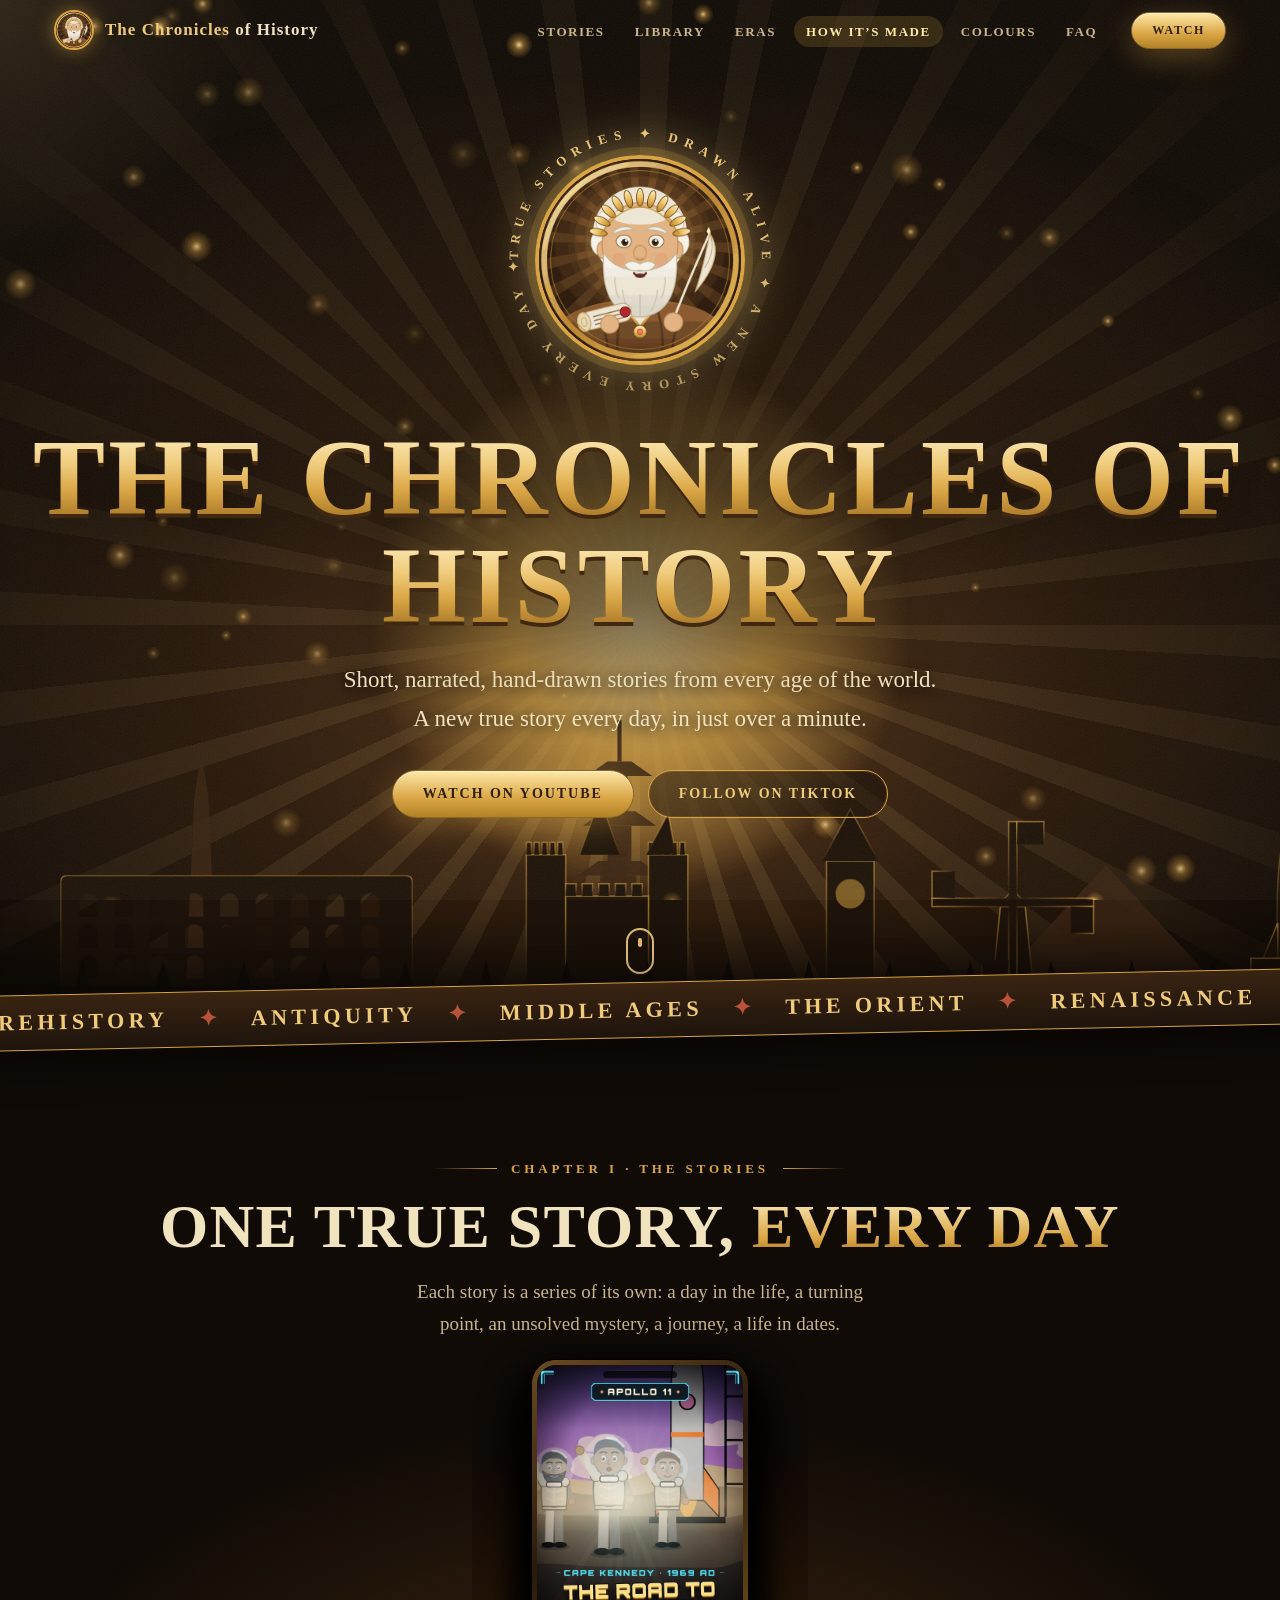
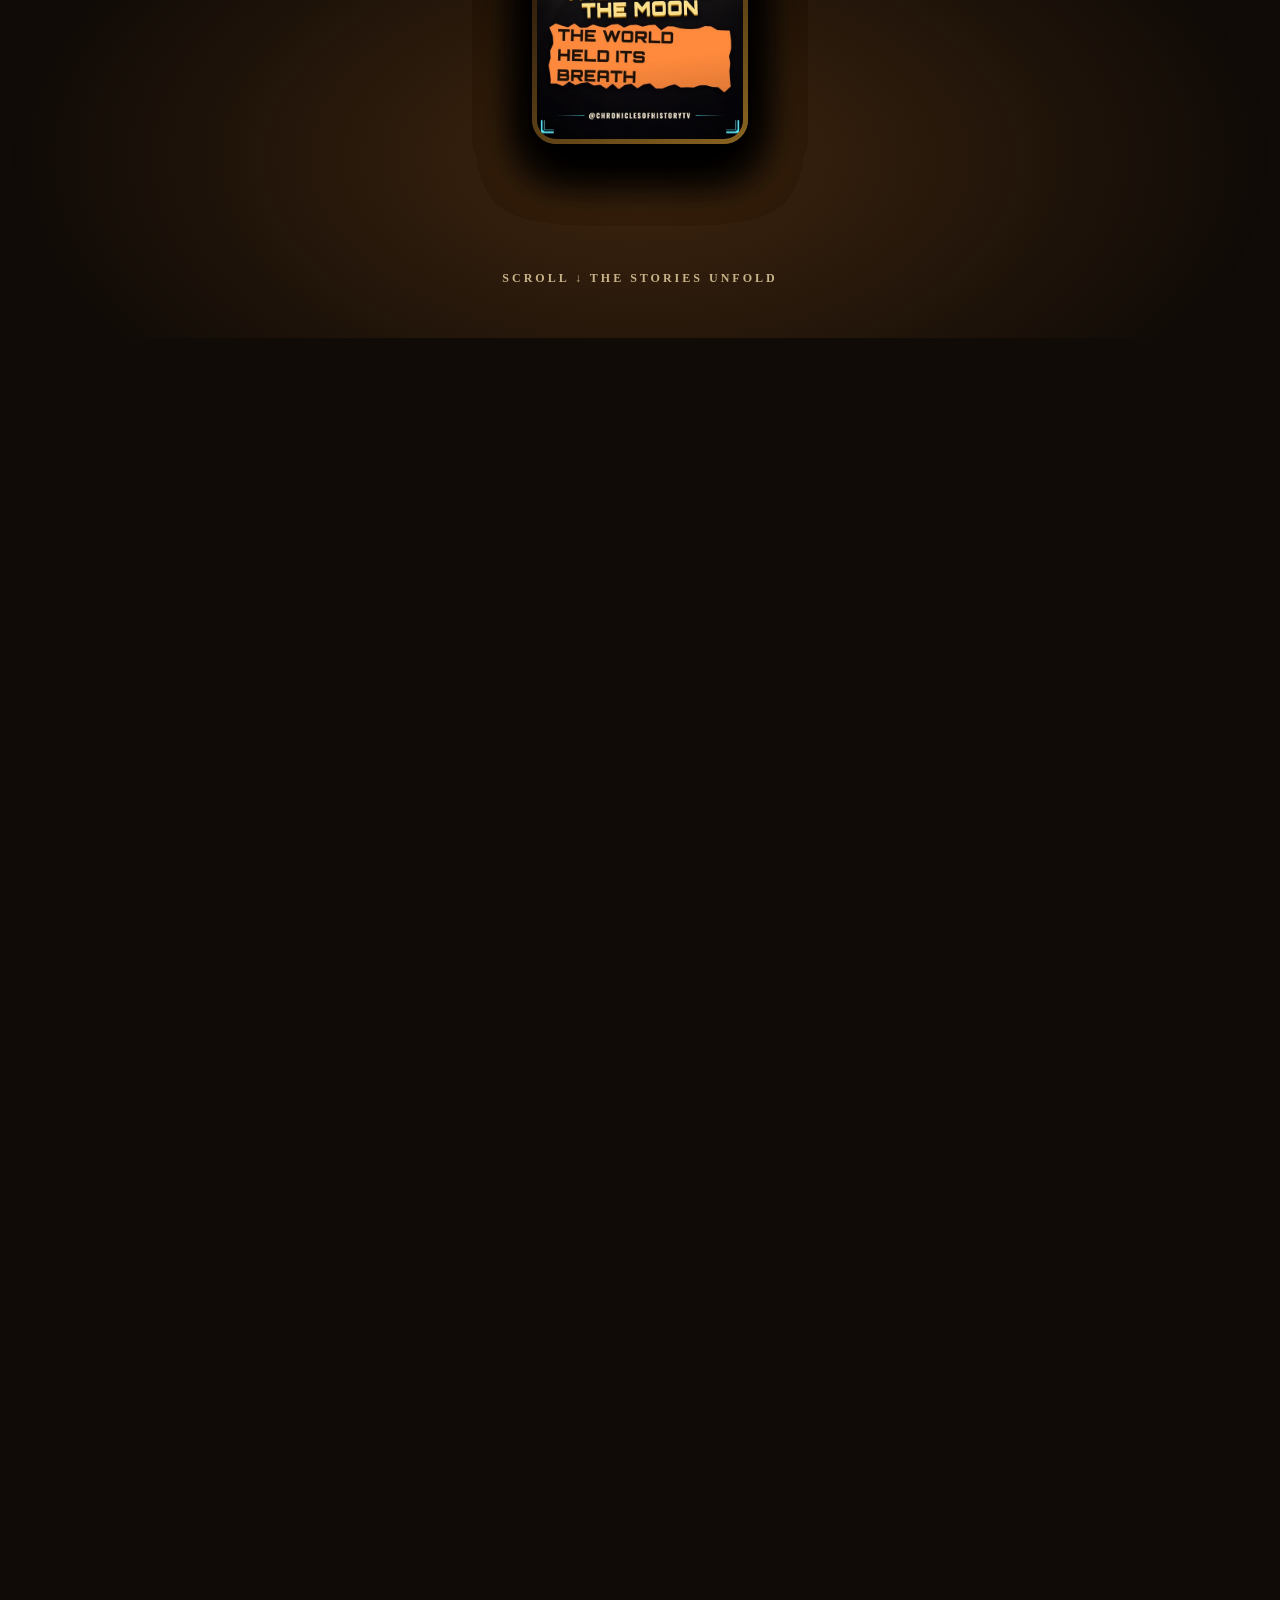
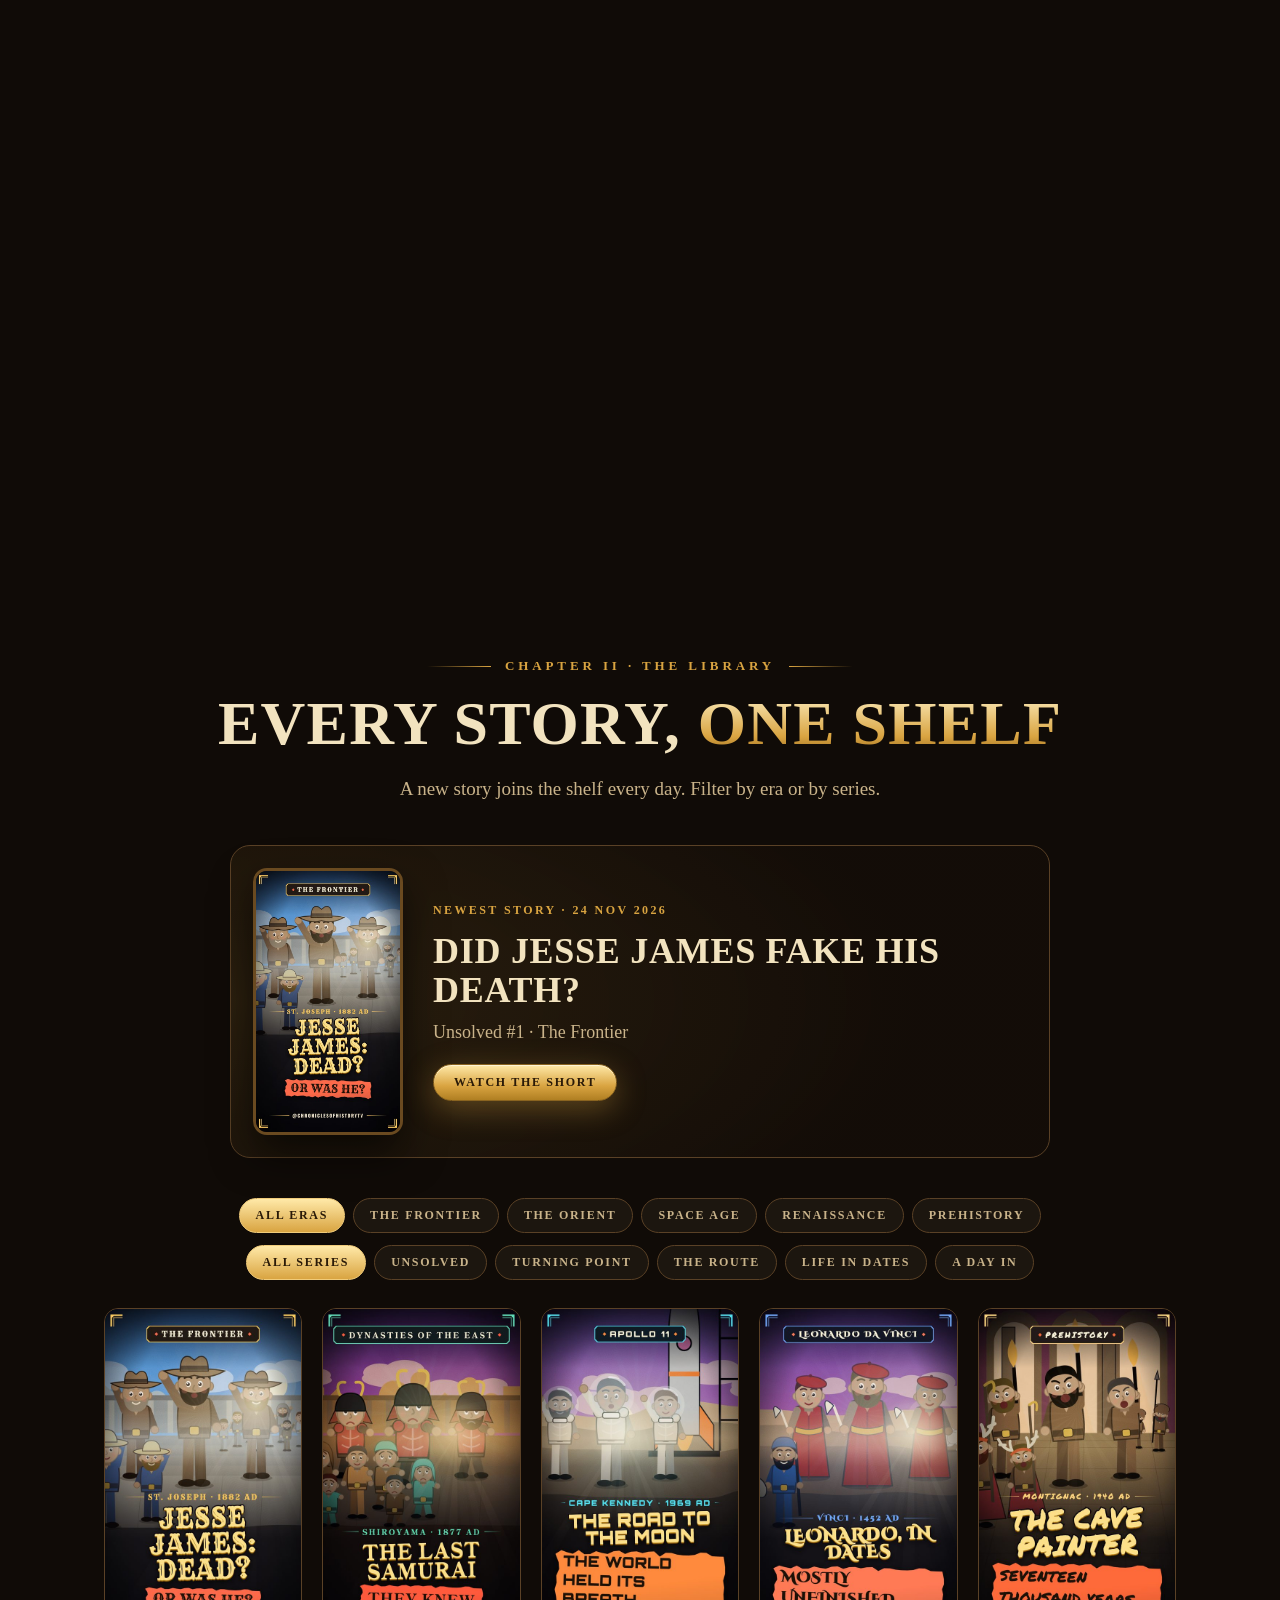
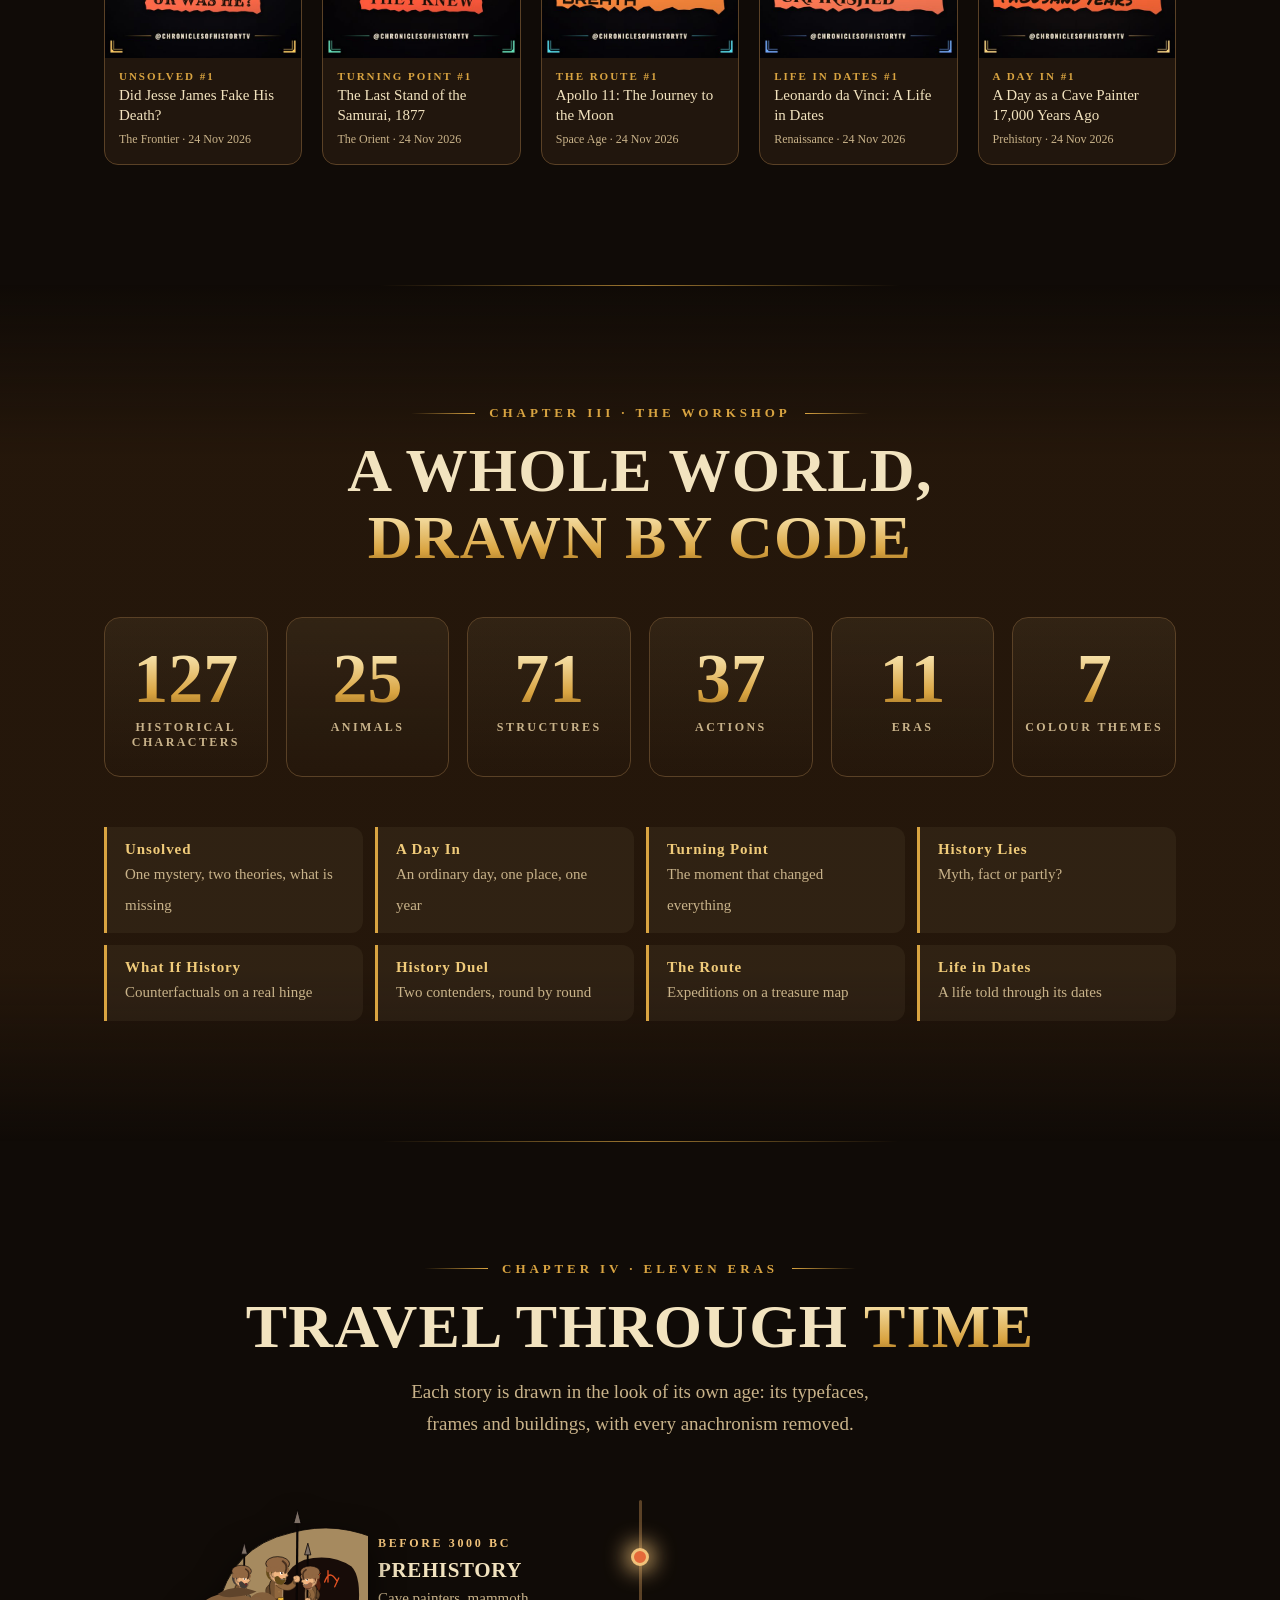
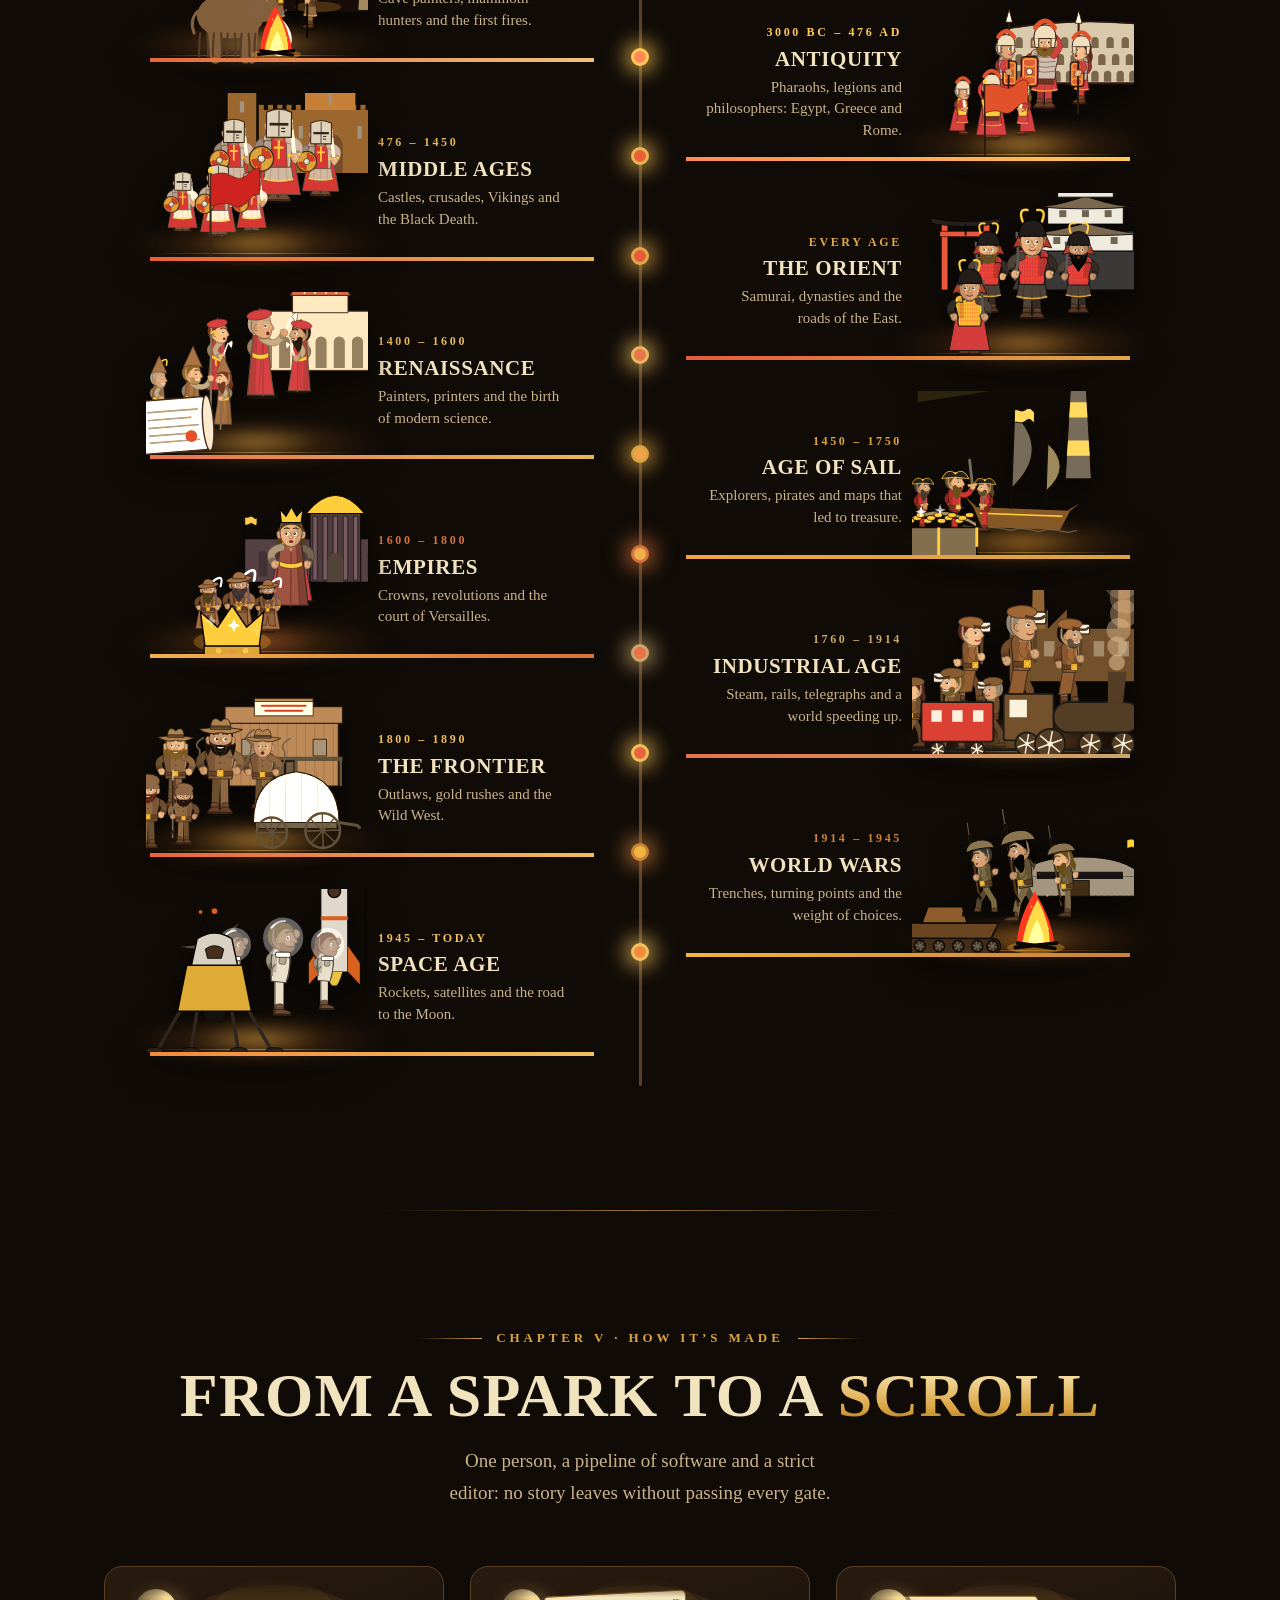
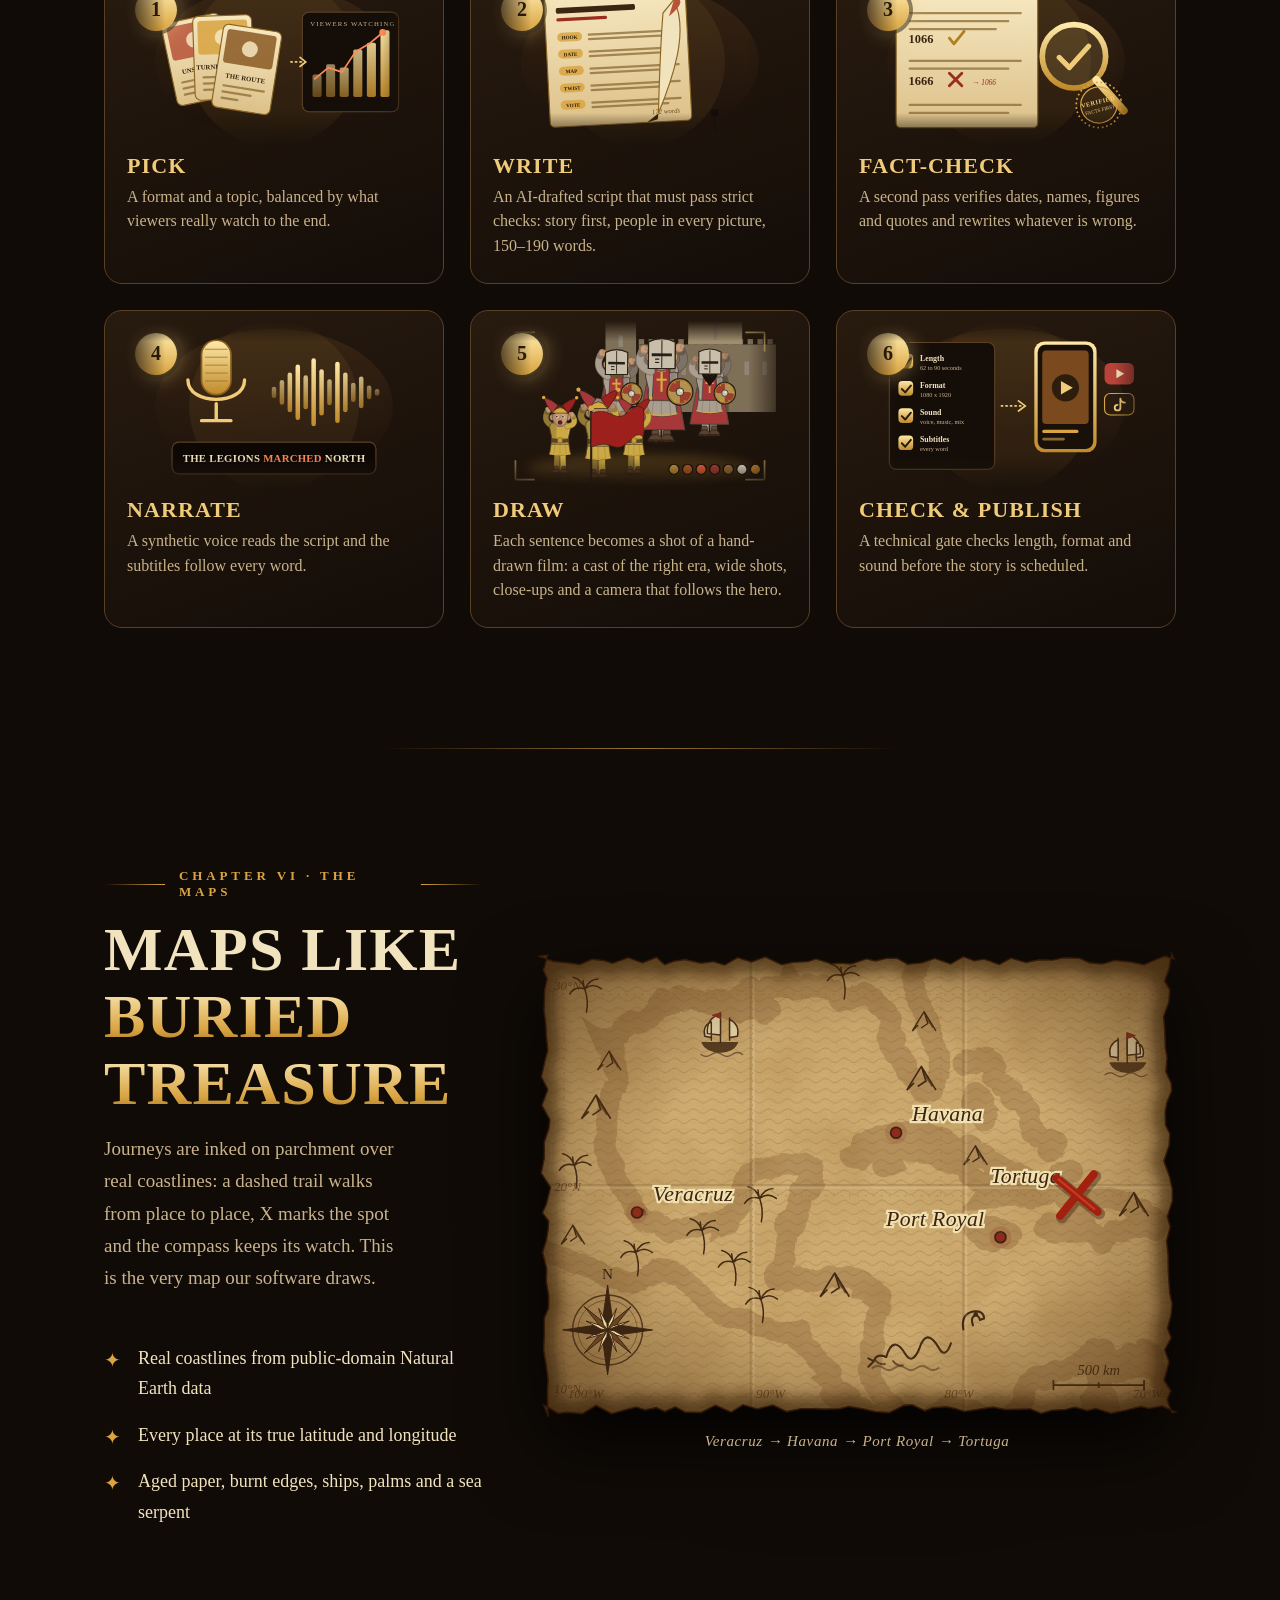
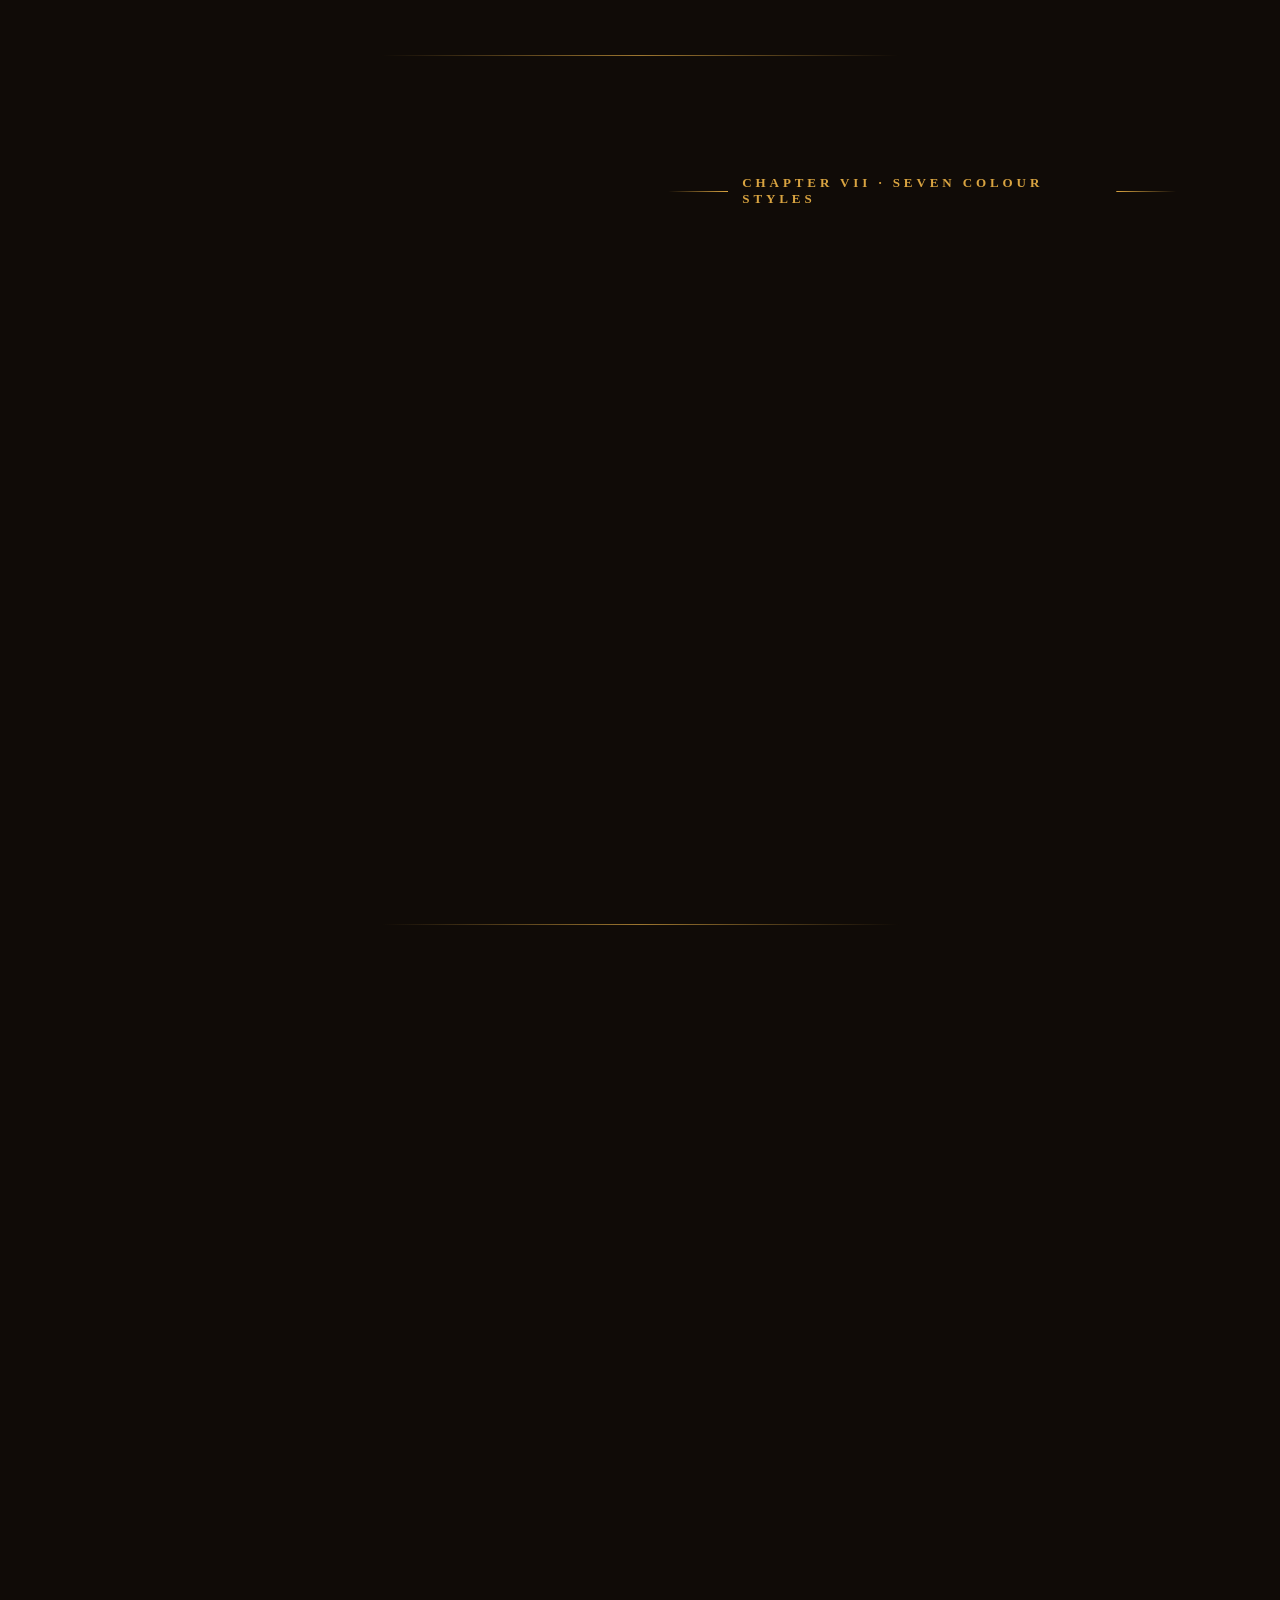
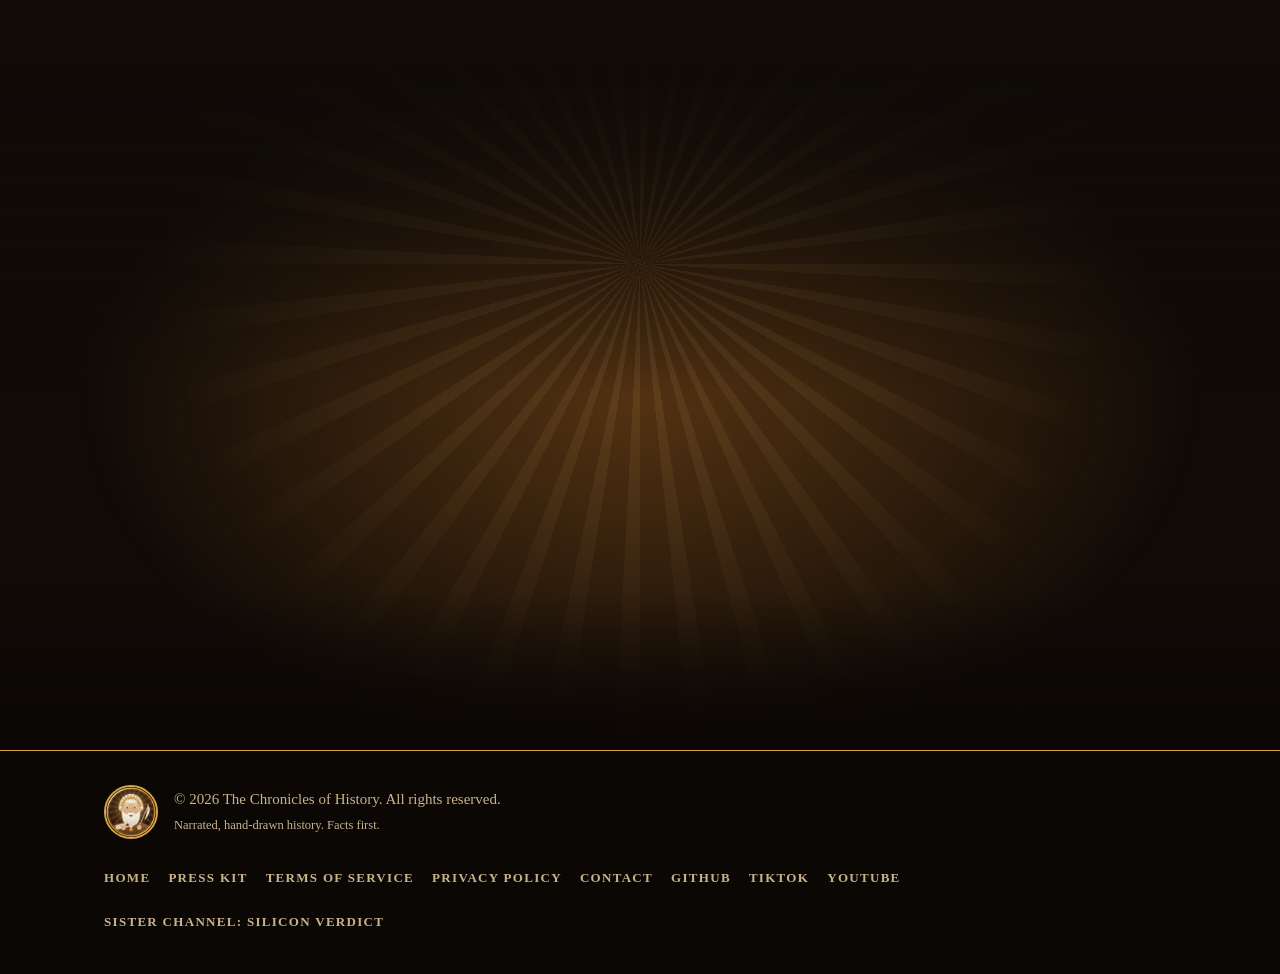
==== commit 773f882f: "fix(site): the cursor light is no longer cut into a rectangle at the finale It sat under the content" ====
--- a/docs/index.html
+++ b/docs/index.html
@@ -14,7 +14,7 @@
 <script type="application/ld+json">{"@context": "https://schema.org", "@type": "ItemList", "itemListElement": [{"@type": "ListItem", "position": 1, "item": {"@type": "VideoObject", "name": "Unsolved #1: Did Jesse James Fake His Death?", "thumbnailUrl": "https://adrlopech.github.io/Chronicles-of-History/assets/recent/aW5m1I0F7_Q.jpg", "uploadDate": "2026-11-24T22:09:24+00:00", "contentUrl": "https://www.youtube.com/shorts/aW5m1I0F7_Q", "description": "Unsolved: a narrated, hand-drawn history short."}}, {"@type": "ListItem", "position": 2, "item": {"@type": "VideoObject", "name": "Turning Point #1: The Last Stand of the Samurai, 1877", "thumbnailUrl": "https://adrlopech.github.io/Chronicles-of-History/assets/recent/K6qMRj8KSRw.jpg", "uploadDate": "2026-11-24T22:08:11+00:00", "contentUrl": "https://www.youtube.com/shorts/K6qMRj8KSRw", "description": "Turning Point: a narrated, hand-drawn history short."}}, {"@type": "ListItem", "position": 3, "item": {"@type": "VideoObject", "name": "The Route #1: Apollo 11: The Journey to the Moon", "thumbnailUrl": "https://adrlopech.github.io/Chronicles-of-History/assets/recent/XaM3Zr0GgXs.jpg", "uploadDate": "2026-11-24T22:06:30+00:00", "contentUrl": "https://www.youtube.com/shorts/XaM3Zr0GgXs", "description": "The Route: a narrated, hand-drawn history short."}}, {"@type": "ListItem", "position": 4, "item": {"@type": "VideoObject", "name": "Life in Dates #1: Leonardo da Vinci: A Life in Dates", "thumbnailUrl": "https://adrlopech.github.io/Chronicles-of-History/assets/recent/ttf-fuYLsD0.jpg", "uploadDate": "2026-11-24T22:04:56+00:00", "contentUrl": "https://www.youtube.com/shorts/ttf-fuYLsD0", "description": "Life in Dates: a narrated, hand-drawn history short."}}, {"@type": "ListItem", "position": 5, "item": {"@type": "VideoObject", "name": "A Day In #1: A Day as a Cave Painter 17,000 Years Ago", "thumbnailUrl": "https://adrlopech.github.io/Chronicles-of-History/assets/recent/Qz316-JoYRU.jpg", "uploadDate": "2026-11-24T22:02:06+00:00", "contentUrl": "https://www.youtube.com/shorts/Qz316-JoYRU", "description": "A Day In: a narrated, hand-drawn history short."}}]}</script>
 <meta property="og:title" content="The Chronicles of History | true stories, drawn alive"><meta property="og:description" content="Narrated, hand-drawn history shorts of just over a minute on YouTube and TikTok. A new real story every day."><meta property="og:site_name" content="The Chronicles of History"><meta property="og:image" content="https://adrlopech.github.io/Chronicles-of-History/og-image.png"><meta property="og:image:width" content="1200"><meta property="og:image:height" content="630"><meta property="og:image:alt" content="The Chronicles of History: true stories, drawn alive"><meta property="og:type" content="website"><meta property="og:url" content="https://adrlopech.github.io/Chronicles-of-History/">
 <meta name="twitter:card" content="summary_large_image"><meta name="twitter:image" content="https://adrlopech.github.io/Chronicles-of-History/og-image.png">
-<link rel="stylesheet" href="site.css?v=73313deb">
+<link rel="stylesheet" href="site.css?v=025ea367">
 <noscript><style>.rv{opacity:1;transform:none}.title .w{opacity:1;transform:none;animation:none}</style></noscript>
 </head>
 <body>
--- a/docs/site.css
+++ b/docs/site.css
@@ -7,7 +7,7 @@
 .container{max-width:1120px;margin:0 auto;padding:0 24px}.narrow{max-width:800px}
 #progress{position:fixed;left:0;top:0;height:3px;width:0;z-index:60;background:linear-gradient(90deg,var(--brick),var(--gold),var(--gold3));box-shadow:0 0 14px var(--gold)}
 .grain{position:fixed;inset:0;z-index:50;pointer-events:none;opacity:.07;background-image:url("data:image/svg+xml;utf8,<svg xmlns='http://www.w3.org/2000/svg' width='160' height='160'><filter id='n'><feTurbulence type='fractalNoise' baseFrequency='.9' numOctaves='2' stitchTiles='stitch'/><feColorMatrix values='0 0 0 0 .9  0 0 0 0 .75  0 0 0 0 .5  0 0 0 .9 0'/></filter><rect width='100%' height='100%' filter='url(%23n)'/></svg>")}
-.glow{position:fixed;width:520px;height:520px;margin:-260px 0 0 -260px;left:0;top:0;z-index:1;pointer-events:none;background:radial-gradient(circle,rgba(240,203,122,.13),transparent 62%);transition:opacity .4s}
+.glow{position:fixed;width:520px;height:520px;margin:-260px 0 0 -260px;left:0;top:0;z-index:4;pointer-events:none;mix-blend-mode:screen;background:radial-gradient(closest-side,rgba(240,203,122,.13),rgba(240,203,122,.05) 55%,rgba(240,203,122,0));transition:opacity .4s}
 #embers{position:fixed;inset:0;width:100%;height:100%;z-index:2;pointer-events:none}
 header.top{position:fixed;top:0;left:0;right:0;z-index:40;transition:background .3s,backdrop-filter .3s,border-color .3s;border-bottom:1px solid transparent}
 header.top.stuck{background:rgba(16,11,7,.82);backdrop-filter:blur(10px);border-color:var(--line)}
